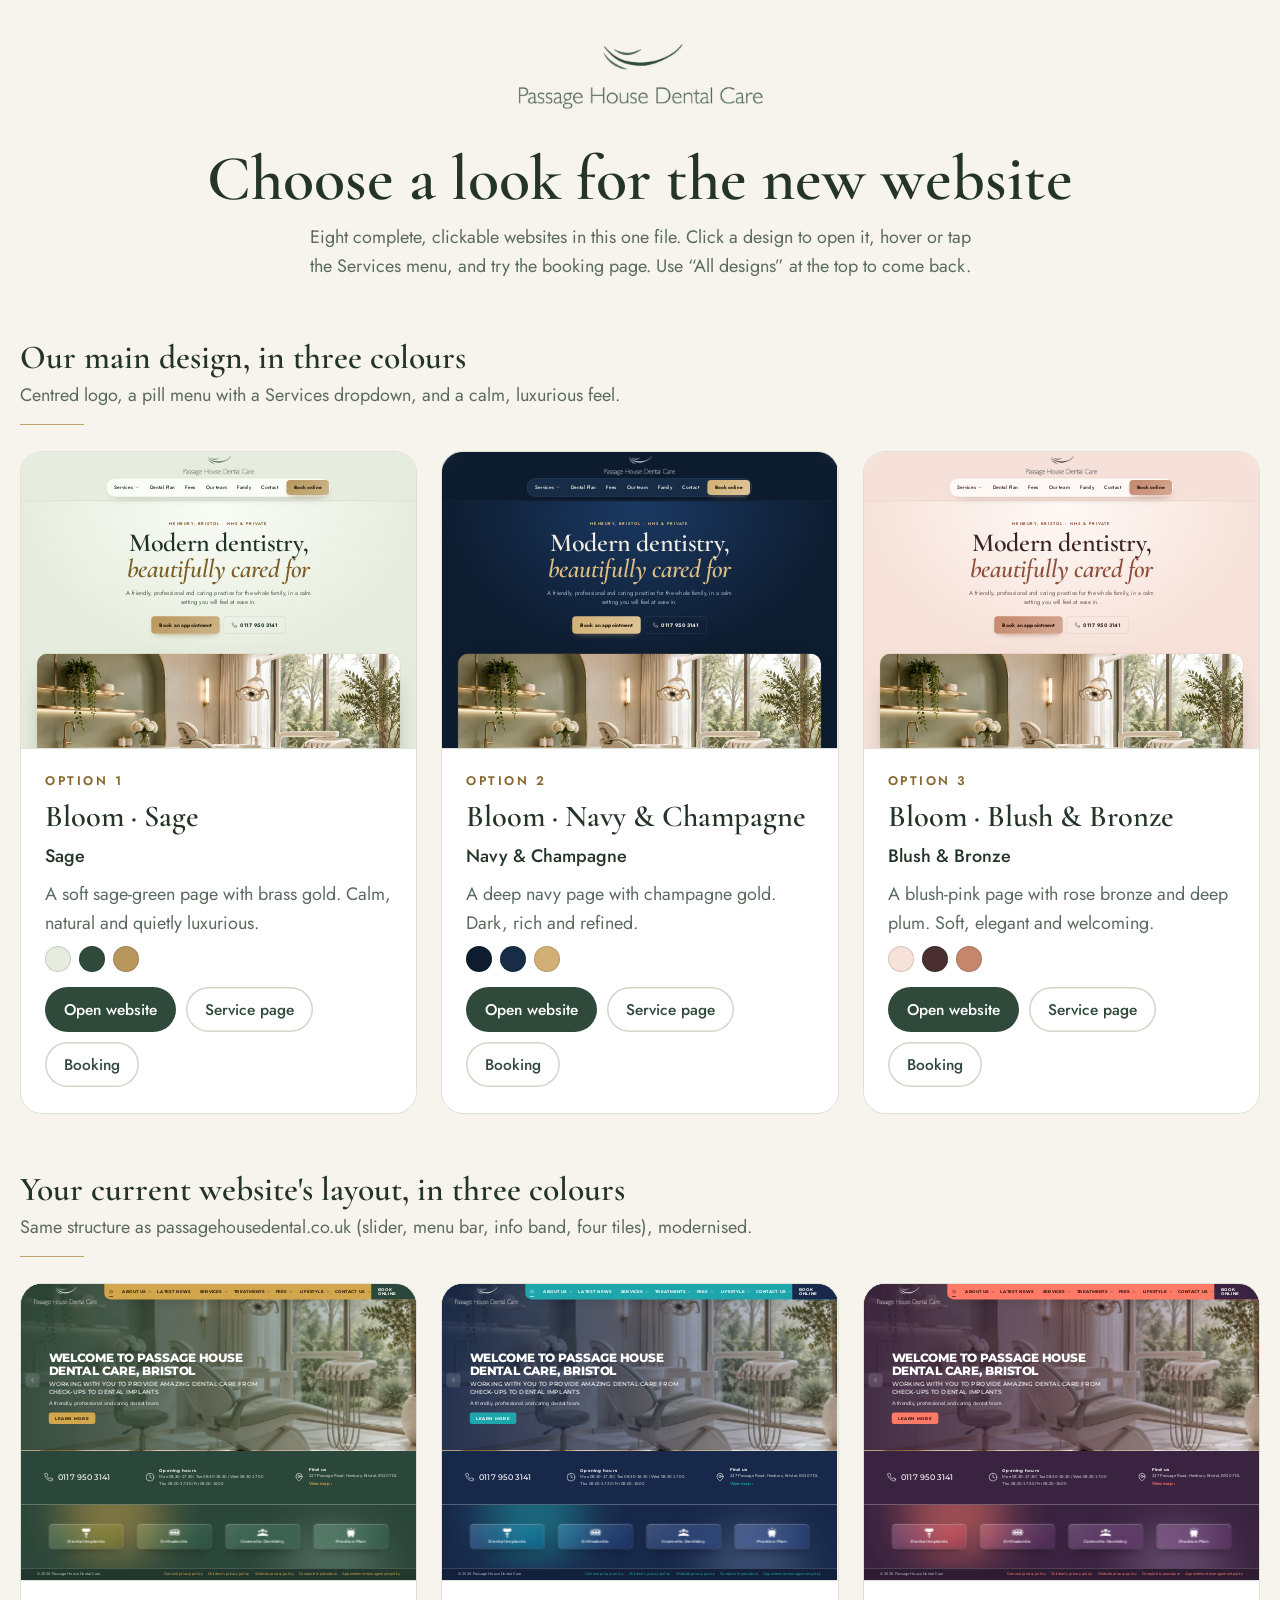
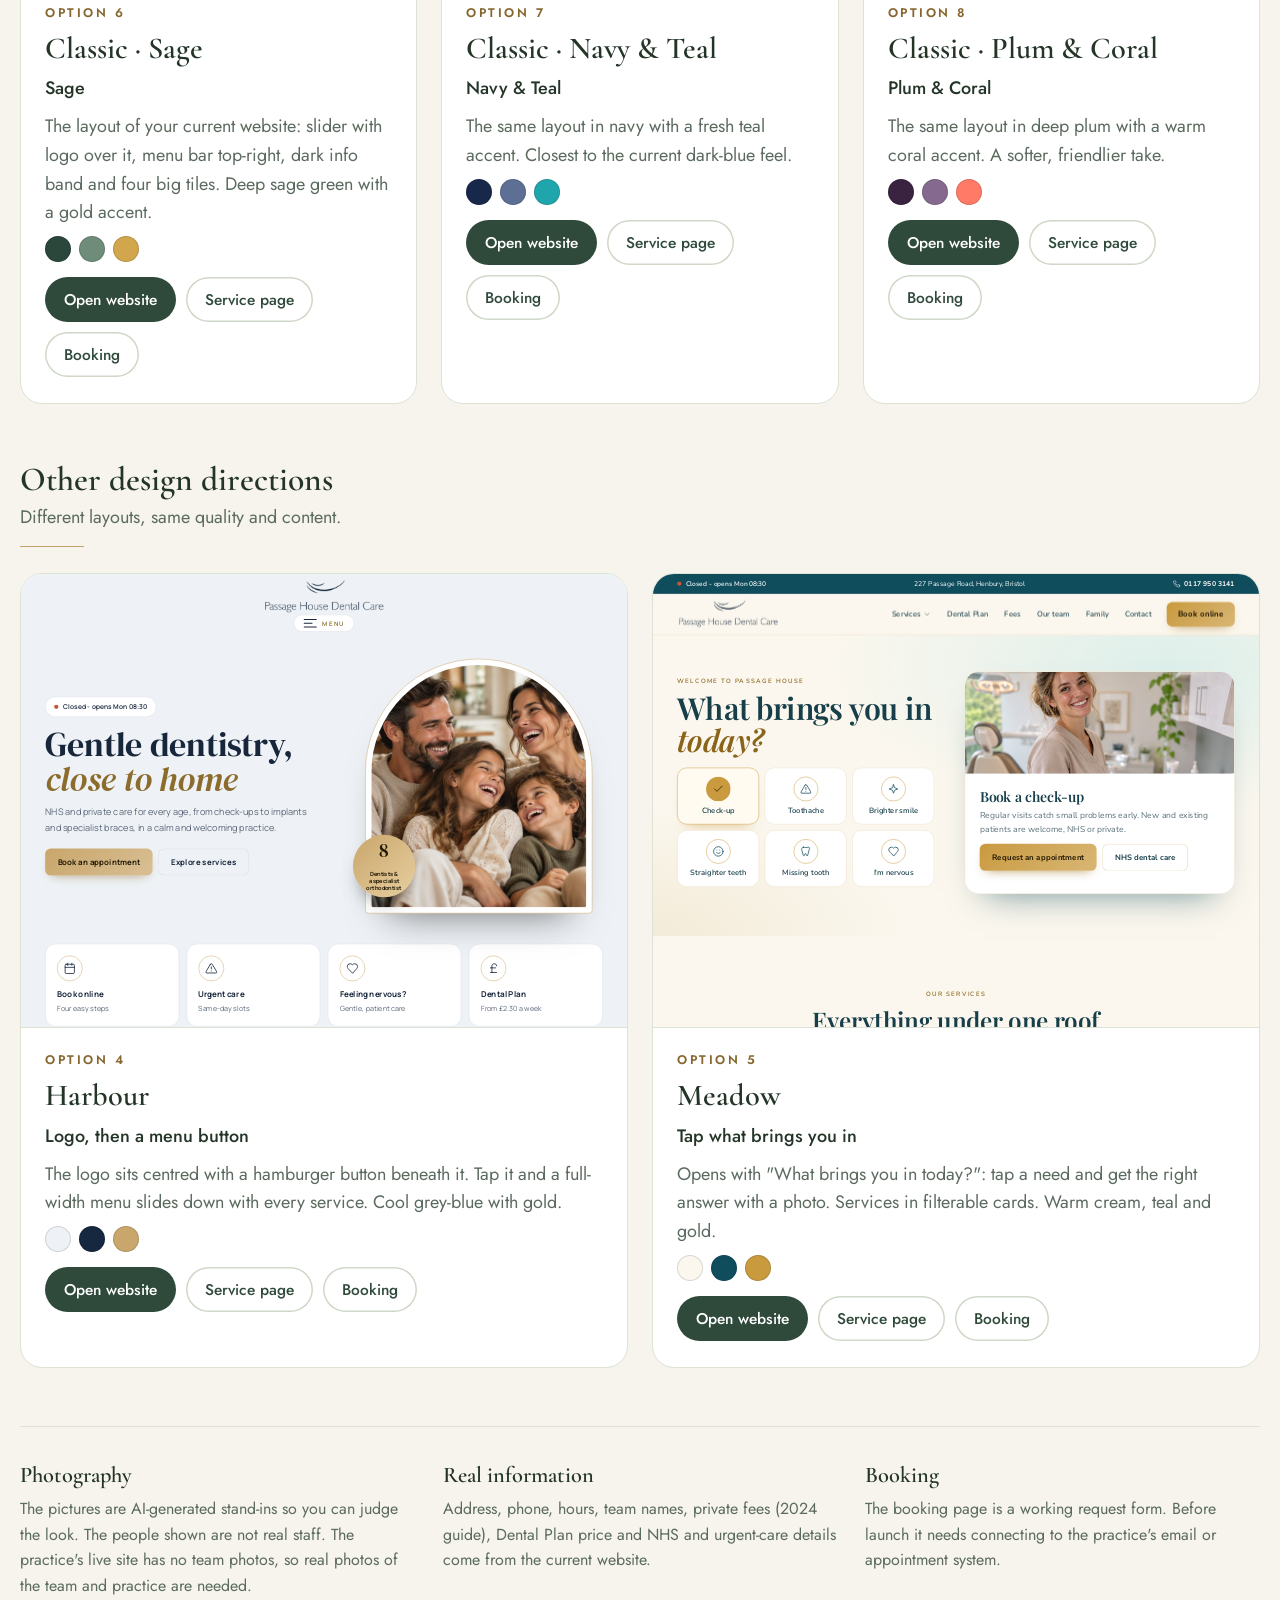
==== docs/index.html @ 0d834fe5 "Classic designs: balanced one-screen home, even spacing between hero, info band and tiles Co-Authore" ====
<!doctype html>
<html lang="en-GB">
<head>
<meta charset="utf-8">
<meta name="viewport" content="width=device-width,initial-scale=1">
<title>Passage House Dental - website designs</title>
<link href="https://fonts.googleapis.com/css2?family=Cormorant+Garamond:wght@500;600&family=Jost:wght@400;500;600&display=swap" rel="stylesheet">
<style>
*{box-sizing:border-box}html,body{height:100%}body{margin:0;background:#F6F4EC;color:#243528;font:400 18px/1.6 Jost,system-ui,sans-serif}
.w{width:min(1240px,100% - 40px);margin-inline:auto}
#home header{padding:44px 0 8px;text-align:center}#home header img{height:68px}
h1{font:600 clamp(2.4rem,5vw,4rem)/1 'Cormorant Garamond',serif;margin:26px 0 12px}
.lead{max-width:62ch;color:#5C6B5F;margin:0 auto}
.set{font:600 2.1rem/1.1 'Cormorant Garamond',serif;margin:52px 0 4px}.sub{margin:0 0 4px;color:#5C6B5F}.rule{border:0;height:1px;background:#C2A26C;width:64px;margin:14px 0 0}
.grid{display:grid;grid-template-columns:repeat(3,1fr);gap:24px;padding-block:26px 6px}.grid.two{grid-template-columns:repeat(2,1fr)}
.card{display:flex;flex-direction:column;background:#fff;border:1px solid #DCE3D5;border-radius:22px;overflow:hidden;transition:transform .5s cubic-bezier(.16,1,.3,1),box-shadow .5s}.card:hover{transform:translateY(-5px);box-shadow:0 30px 50px -34px rgba(0,0,0,.45)}
.prev{aspect-ratio:4/3;position:relative;overflow:hidden;border-bottom:1px solid #DCE3D5;background:#eee;cursor:pointer}
.prev iframe{position:absolute;left:0;top:0;width:1280px;height:960px;border:0;transform-origin:0 0;transform:scale(var(--s,.3));pointer-events:none;background:#fff}
.body{padding:22px 24px 26px;display:grid;gap:9px}h2{margin:0;font:600 1.9rem/1.1 'Cormorant Garamond',serif}.tag{margin:0;font-weight:600;font-size:12.5px;letter-spacing:.2em;text-transform:uppercase;color:#86672F}.mt{margin:0;font-weight:500}
.sw{display:flex;gap:8px}.sw i{width:26px;height:26px;border-radius:50%;border:1px solid #0002}
.links{display:flex;gap:10px;flex-wrap:wrap;margin-top:6px}
.b{padding:11px 19px;border-radius:999px;background:#2F4A3B;color:#fff;font:500 15.5px Jost,sans-serif;text-decoration:none;border:0;cursor:pointer;transition:transform .3s}.b:hover{transform:translateY(-2px)}.b.g{background:#fff;color:#2F4A3B;box-shadow:inset 0 0 0 1.5px #CFD8C8}
.notes{border-top:1px solid #DCE3D5;margin-top:52px;padding-block:34px 60px;display:grid;grid-template-columns:repeat(3,1fr);gap:28px;color:#5C6B5F;font-size:16px}.notes h3{margin:0 0 8px;color:#243528;font:600 1.4rem 'Cormorant Garamond',serif}
#loading{position:fixed;inset:0;display:grid;place-items:center;background:#F6F4EC;font:600 1.6rem 'Cormorant Garamond',serif;z-index:50}
/* viewer */
#viewer{display:none;height:100%;flex-direction:column;background:#111}
#bar{display:flex;align-items:center;gap:10px;flex-wrap:wrap;padding:8px 12px;background:#16221b;color:#fff;font-size:14.5px}
#bar button,#bar select{font:500 14px Jost,sans-serif;border:0;border-radius:999px;padding:8px 14px;background:rgba(255,255,255,.12);color:#fff;cursor:pointer}#bar select option{color:#000}
#bar button:hover{background:rgba(255,255,255,.24)}#bar .sp{flex:1}#bar .pages{display:flex;gap:6px;flex-wrap:wrap}#bar .pages button.on{background:#C2A26C;color:#241b0a}
#frame{flex:1;width:100%;border:0;background:#fff}
@media(max-width:900px){.grid,.grid.two,.notes{grid-template-columns:1fr}}
</style>
</head>
<body>
<div id="loading">Loading designs…</div>
<div id="home" hidden>
  <header class="w"><img id="logo" alt="Passage House Dental Care">
    <h1>Choose a look for the new website</h1>
    <p class="lead">Eight complete, clickable websites in this one file. Click a design to open it, hover or tap the Services menu, and try the booking page. Use “All designs” at the top to come back.</p></header>
  <div id="rows"></div>
  <section class="w notes"><div><h3>Photography</h3>The pictures are AI-generated stand-ins so you can judge the look. The people shown are not real staff. The practice's live site has no team photos, so real photos of the team and practice are needed.</div>
  <div><h3>Real information</h3>Address, phone, hours, team names, private fees (2024 guide), Dental Plan price and NHS and urgent-care details come from the current website.</div>
  <div><h3>Booking</h3>The booking page is a working request form. Before launch it needs connecting to the practice's email or appointment system.</div></section>
</div>
<div id="viewer">
  <div id="bar"><button id="back">← All designs</button><select id="pick" aria-label="Choose design"></select><span class="pages" id="pages"></span><span class="sp"></span><button id="prev">‹ Previous</button><button id="next">Next ›</button></div>
  <iframe id="frame" title="Website preview"></iframe>
</div>
<script id="pack" type="text/plain">H4sIAAAAAAACCuy9e5PjuJUn+lXQWZOW1EWxSIqilFJXz+Zz7Il+OFztsH2rajcoCZLopEgVSeXDsj7X/f9+shvnACBBEqSUWeWZmFh4d7qUJIg3Ds77tz9b0DRYRenZ5OP+LFicTc5m9plxtozDBU3OJvx1H55F/oaeTc6uwjjekP/v/yUf/BU9M84yf3U2OeN/LGg6P5ucXZI0XmYk9Ve0v0oojcjWX1HyGGRrMkv8NCWrOFyY5NoPNwaJ/GyX+CHxowX5sgtoFj6TcPe0S4J4l5pnxln6eDb5ePbm1ru9ubk7M87eOHfu5eAKfl2NL0bD67PPB0N031F031F0/xf/4Zn8jlyv/c3WX0XFUBQv8mEtKN2SCAoUA5qLgnxQN35yb5AkmK9xRAldBhFdSOOwbu3rgQW9t0fOtTuCXzfOlTUayuMYKMYxUIzjKtyla/I7cpXE0T+KUdQe52OYwZv+NojupUEkcUrJDMtir3Gg23C3McmHeJkZhIZ05UcZvnyk4TzeBNFKGtSdd+vcXMBQ3EvnbgAb5s21Ox55V9Kg1qq95RaD+r2fzOJdkg/ip3gVGyRb04j4ZEOjHZntsiyOiuH8tqYkjFcxSYMsJXMaZQldsCH5ZO1vZrtkRRP+GZnRiPrZmgSZSX7ztyRg4/HJcheG/cdgka1ZM2kYLGhKFvFjxCqjDzR5JilNHoI5Ncl1HIdkldDn/izc8SnE1Zd26+2dc+fhKnvOeID79vri0itNyEY1IcNiQn6m/iJ+zOcD+vy49jMyS4JolZLneEcCaTZ+3dIoZb35dPaXWkGSxQv/+d8/nU1I5m+JTyJKFzgDK5rBNJMkWK1hTtJHmohZ3K7jLDbJBzb2FOpZBmFGE38WUjL3k0Vqkr/4yYbME+pvDJJRfpgrM3J3dTe6vYV5sO7c6+E1m5GLy8GtNCNz1Yx4xYxch36aBvMjBAi3hf8c7zISL2H0CZnvkoRGGXmkszTI6IStMR8lbqH4gSYkyAy+0/yEZPG2j1NikIWf3JMgWsZkhlsmWpAlVDsLViQLQpqa5AbODNA8wmgenz+YBeLPYW9Kk+Fcud7gEqbAuxtfj64YEbj0XJmYzVXEbKScDE61fqN+WKVk/Jk0Nam/yecniBhB471dJjRd8yVkfSbXYZzSNCNZjHtETCTMCNv+S0pDaWj22Bm7OLThjXd34eIZuLv0LktDU9G3sXJofwx3GyDIcSKNrfKweXA5JRMjfMStGifSCNl9RRODLJOARoswoAnJ/HsqjWpw6QxcpNpjz7sY4z6+uxtdeaOzz4fPxlkSP7JbNAuyEEbw6y4hGx97AIMz8ACuE0rJPA7jXZJC3bsZjJWTrRDJnU+2QRiyTci7nJ+9RRJvgSgZnG7N8QLNL8t8JYIF9IXd5XgjzgZs7kXn/qY4Ep2UT1tLVz/A5KZZsptnu4QSPyVbP4U9v453KV3QKPNDcx6bu3vSZQesOE5GcX4Mdnjw4PQMsokXNImClF2TvPNICfAEzCud/zVb04RPK1kECZ1nQRwVnbwJlkuKI2PjSQ22Kb7s/DDInnHu5nGU8RPJ28PLaWOz1Zz5KbT07nty5ad0Qh78JAB6118kwQONSJo9h0G0Iss4wUORrn1YwXm82cYRjbLUJLf+fC06mdIsxXJZfA8kGldvsUgJ3FpwyYRxfG+S7999iv7XQ0Af+1niR2kAwyJ7OJ/Byoc/JsTfZfGUHD5F3xvfTyYzuowTCr982L/7WfzUT4N/BNFqMouTBU36s/jp8CmaJHGc7T9FhPT7FAY0382CeX9G/xHQpGvanmEb5sCwe1PS76dbuDQqRQauYZtDzzA9F4qxqmaryZu7we3d7XiKfzmTN7eXt8ObK/gTboYJEP2LuyH8vVxN+FUIf212GZ28GQ49y7uFv8MgopNkNfO7jmO4luENDNN2RUPsoMrfsydYadGDbbydvLm7867cS/4na9W3qOXzqpKJ426f4HUym1xcXLDfW38xmYf+ZtsdOdsnw7YeHg3bdbdPogfL/iJIt6H/POn8IYIDsIH99YEmwbJj/AeNk1XgGyn8iWPtz+IFFs1o0jHS5zSjm/4uMFI/SvtSsU0cxZPOf9LsKvGDKCU/x1HcMXYBvki3/pwa+S/ek9Uuy2jCe+tY2yfDfXg0hh7r6+FTtM424T6dJ3EY9md07T8EcTJJN3Gcraf9Rzq7D7J+Rp8y2Cm07y/+vkuziW1Z5/xbM6RRkBrFTwKD2a8p3IQT2IAH9pz9t8+qrrUIBb8LNts4yfwoO3yKsJaNn6yCaGJNZ/78fpXEu2gxefCTLmyf3hTITcL/Xq5602UcZRPXsog92j69s01vSPhLnOBePh4oyDsCe9ePssAPAz+liykONaHRguK2jrdZsAn+QX+iq2AWAD2YwsW/DOPH/tNkHgbbw6co2KyM9GFlBMvE39D9xn9i3CFO01TshFkYz+9h0mxj7RjrgbF2i/Fhj5b+JgifxYDEFmLj6j+yCXUtawq7v88n2Dat4TSksMh9WHfodN+0HLo5fIq2eQPEIjY+8vds1oJoTZMgY+NdULjhkGREcUQPn6JdaMRh0b2tv1hAzdB2mvWBnlFRNANKt+cEZB6Hob8FksF/TIuZgEVFztoIou0uM1Ia0nlmQA/8hPp7XD7Rr1IvgSYt4/ku7T8EaQDNxbsMaYCzfSJpHAYLvtLbeNub8pf9eLlMaTaBA8y7l/iLYJdOvC2QOTO9D7b7bcwo52QZPNHFNKTLbGJ726dpFm8n/bG1fZr+ox9EC/oE57++EZeVjQgbU0yXDd2zx7X24fm0INqTLN4S00lFn9hY99ABm3f1MfG3ezaVmyDq2g50zIBZJX0+dHbSe987vSlbt34Q4RzhGfwUmU/9lM73vG993I68z1t/0YMSwXy/DOmTWNlP0bvvyQpIDXK7of+Mdw4SK36Z7PnNOPl09ulsWpnLIILpt4r5s6bbOAAi16cPcO1hQ9MYtm0m9j22Z5jWiNHSYr77wcZf0ckuCbufzhZ+5k/wwbv0YfX2aRMa54Pr9GFFnjZhlL7vrLNsO3n37vHx0XwcmHGyeudYlgWFOwTn8X3HsawOYceI/XE+uD0fXDNxhQSL951IPKK/7ZLZLqTRnJLseUvfd5aJP8/88Jc4SGmHAANwl9AvOxrNn993zIsOiXabX+eZ/0DT951Bh6RZkM3XvwEL877D/ui8Y7W/Yy2yP4A9ER2E5XWGRR/F36z8+w5MxbkziHp5TenD6nxw++msJ1aPkVmyTeJVQtNUWj/GArQtHx4FC8+BNeXkZrB9kk4028PLONn04yQAUgHfFE8n6dwP6V+7bGXTrWH1evUThGdW7BHbsUTfE/oAggV02fx7Sj7CmvfZw897sWksqTX8FfoZHSy6luGMt0+G1ZPPGf+ImBcpPzTA3vSMvApil15I3/YXFIj43A/nfDiBYfW+H1ubFI9OtYNmEOV9tKU+8qPFym79xA9D/+nz/jEIw/587UcrOskLi4lgVJMtnjnLor24UtgB78OZnfohyERBRjfpBJgdmkzhqg6Wz32xyPzxyt9ObKBrOZnytk/EKcgU3LclesUGnMyaFk+mf4yNKl9ansVvOOAhGHWtX1nWkG6m812SxsmEkwlGAYBLXYNmY2IRG3q6fSLI+1kG/D/TGvcMi3ic1JI+/MIe9TfBUzeISJqsZkbRXeJZ52zJtz7w/T0DCRVhtVusbmc4NMT/mYMhI0Yyyc63jOkMxaZhvHDPKLpMzEF5qxUTCK8ObEEna6Cv+8q56dqmNehNTxw/3jUD66QJGL10Atye6Kk/z4IHWuuqeTESRT4ughRYgkVxSE1XRfh5eXO1jtNsL+0sqWtlPkCeC9FlZG3M4faJTzOciF6paj67rd9y4fYaWhMfg8piX9vwTJQo7/lcvICGfXMnfwX98RO41hYBjbKu3JIh/9GDzljW+TvRpyjuJ3RL/UwmYdJ9CIeJmMPS/mLtixGXyyLJZnULyhLGPmi1kLCw3/sjd7hjWTlHu0qCxXQb+nNapjuNc6Y+PxfVEfCukGCzkngexwOWZ2g9PPamfhRsGL8aLis0m8zibF1UYi7iSN6u+R3xt24f5gPa+1/39BlZ95SEy/0yiTft18vfunDYekRsfa93yOJmai8mm9E2Ntnst5L57I9z5rO4bIFkCo7fq/GTQ+v8yLU6sNp5L2u6CZ76s5BGiz7oVyZRnGz8UHl5DlKDKb/NQY3ysT6q3jCeVPWmThLZ7JhxcYWaFwfxlO1tNi9DaV7wN5dY+iDp4vHGX/kwTWcM672hi8AnXawJ56G3Fysi9nZp5eItjcjMX6woW72nPjw59RrO71vpCnTFn/yGHFrWIa+YBHx4F8XoLo4t+pu5O3QHfvm6YP9PoqdFI5O1n3bNIMU/eiSQadYbZ+kPvZl0zLa7MKXEAX3+MoiCjJaPDb7eW+d7Ret4m7gjw/aGhm2NDHPYO4ytcxRe6uVhomqfWL18Kfr5/+paNPklX6fQn9GQSZZDi12S7+xcKwDKkl6VFTFtl26YXFwc5N12S5O5n9IS3Qe1VC5tzeIsizcT2G9sltfOvlhxpoCB+9kYmN7Do+GOQQXD9yt7C48MeDeGd8QioHtidW3R5LatVQgcj2FjhQ7QpIpuwJsWygjPma9ZZVGc0X1lMzYOS5ZCn/oLmvlBuC/dAPCffkY3W6CNoAHYbaIUSPbGf+pahr1MemQAxBtPAp8Ihw/1AjVR8qlJMz/h+xQU4j9OlkGSZv35OggXhniI0yu/2Uvd5UfJT4MFLUhsmgXz+2ekrDYK4OVB+Ftp6diXnD2GvqoZYgU/DHrMnuCj7Yp2AnmTeru2K7dL1gNpcYAtP4g3hT5HsV7Sgg7l+kw/bOKuikJ90Ovs6z2rkK1hTmJxor2ib1gBCYO8DqSGeR11ssjaTmhY/qIqs6Ausz+j2SOlkYq65kKMCxRfrBOusnL2K1RXvuF4VcR0axwJ9pSzVUKDwlRFxXE/[base64]/6l9OGBJlkw98M+0hpQzZarlpaxaEVeW+Qc2MfoDVDThDyug4ziSgGbDZrdaYmkFLf+0v9C2I2b7o9utnL5V+02+D7dbTZ+8vyVVBmvU1c+Mmz6K/qdgvgwauFWd3XN2lDu5WQiTDp82P2Nn9zTChtf/[base64]/Wwyq7D6rIeonvVC7iQQcGFFLwv7JztW/GjPjUwI8YILN6Wm88Nlu2jy0Vd6CnNZVVcGufEjtL0dRxU0fcl/Zex7QdO7F9wGdF4G9IXDMlVMYUZ9Tf1XacSGEWrSRpHBRdpfVvh5TRCJum/hwpemvWxpvWWzzhulZJ2AG8QFzX8+FNWgTvDUs3E9B/2frql86yPdu2J/Q4N5eWJkIw5SY/0ybi+PdF4+wJ9Z1XbayNJNkpqUKNJN8/fo32iONq9Jl1z4e8gMWauCawZUOqexMznrgS5NJzQ0AdNfu7OMFkHiwWNqtPYbij0Z2kc7jLK1cRgaSZ9G4zS7vAcf03Ly9Byb6LOm224ugHCcXp1zZadb4NSWcsrb4aSVDI6nXs+FFXkzLLD1Irt0oiL0kjxdbrxw0I4xHtHlqLHZRnbga+bePJ5Qh/3p9D0GsUYcLo0XweSfITXEt5AwIdOkBmF0nhHQtF+mpMSOHoK5TPzimolGirVBHN2+VqC768Kgs99nMaoYhvmKrZvLZOAy64J7VaOX+VeVJ2+6q09Ve6J2kUCLZaUiXi1KUrzssdFu4g+fjWfsAWrXX7Zev8FOjLONuVCSKEohL4QM/NXL1X1Oi9S9R5EU7XVyN8cn3vovj9XcJLF1PIi34afm8/rTcnKjG+t3lRzCG7F6iP61soEIH+JxUi69aN/7eKWFN58SedzMtsfEVLLSwZTfMqK2cuE2OaAa5eK1ZrFT/[base64]/yk5juYuWHF8D6YBblaEPyU/3zFat+pel9MKa+KWBOE2YeQtE0ZeQ39LbDKsMxmjV5BrqYWm2X1/5if1Ra2LtmyrsfKg20BtmD09ajUaNPGzeVXq0yY0b7XjhE+qU1O7fWR12jAttWfGUd6k8lxKwwTPgL3K1VzS6ebFA4XmETYLaTIGuxVTsKwXEY7MzHgxu+/H2+yVKhLBTLJK9nUxsKyYPfCCBD2193V5r1DRcQehonJ2Vde5G1kZDFvRqd9ukrKiJA82LLAfhlX/OpngSV2aSRKgBxXXZcB8yExaaxfw5MlkHAwbdUnHKl0w8mxO5ms6v6eLt01fcG1tRdh1jzn1OU7ZqU8+Ie3egELbgMSlJ00b62/J8571+iXu94N8spb7/MYp7jYpQgENBuVwCfyMhHRFo4VhhquKFF2wZoNTGMKv8euw5Q0stjvE3h0Xpm1BN7E4YT4ptSMolXjpqWNflc4dm58SS6Y4cGXZveHEVWw27Qew1CPVfj8lfqLlGMkVf5uNyQk0j0YRf7IWojjrfkSHf5iw+LPB/sARzeKnz728fB7FIjFfJf9qVRiId3zylYFP8iUnTRW65pV9j2sDZJNWGWb5mRgKD0PJL6Hpv45W5YqpfhI/nnSeGswIUMn+aPiN+6J5L9nK6vbLBmeShrMBHcwdktW7HIqYKQ2/6qywY+izWNeXGHMFt1Dio72chqc7hTWiTMXH7fe6crqrWmjeVM2CdkLfZd0GaohlE8gRv6BCR1l0oORlJlVj5WWQ8iiURfz1TCm9zu5fpisQfihj3jkoSsxHcFTDr1jhif2ub/PqkUopDJBOswFSWnOn6rHaoJbOW+K3llQFfMDNFSp75ey+z5yzayJc2WngIEoSE1z4OIUdu5LA7RauvxYGPTNeoi6Ev9h1vTG+RfKNhei9cV2/JfvHxltm2q7GTYBnaz68rSRSut58XR3SuHEB8HMfrysIXeg1i7oo0AoH6FKkqrV96mHQd+Hm2bgdDyr3Sj8L5gdeAWouDaFpPkFKORQG0xNUnHkzsqLUaLeP8G6XFHXNJTE2uj5PnptPEwYol6OalKNHnVTIfYXwL2b6MIREZ+S0oLXjp8yOU5qd3NlN/Q3aUnnlJVcPro0qpNoSZ4mCrXS5EAxJY7qA8rRtE7qkSdpP6GI3pxBYwBle+JNNojIvQX60+osd37+mZW/SIj68OH1wfFmZ/jzeRdnElkrJ4XtNNR0NRCekOfpQEdl3+AQpdubxZhNHLCfEB+anzlvYJZgGAtgDzGrBU2qZ5JeYLOgWIs+jeUDTKfkJo+mDlEAQehz5IeliTMuCACkh1ze/kGBJ/Ac/CCHeqscyQnSXuwgXhnR7BOe4s0sxC0cwzzoYxvbgJ2QRz8l7+C+mJjAIpHxgD0zx8Dak8E/+CVs38p48BtEifjQ3fjZf/wxL3e00rTX/qNfpseI0zauDRFcNlbHADIL/9DD9RZdzXBP8rFoddN6cQw6Yn4I0M/3Fotv5e9qBoD14nc/Iv3VTg8x7ZE8Smu2SiHTn5J//hEH3zC87mjx/QB45TrppD9NmyN/WPr5MEv/Z3CZxFoNUYKYhZHua+2HYbar3Mgy7aY/VDbWXAxp+YmFP3RjCjLegU6BpGsRRrxrYwCaQR0m9J//W7fBopw6LUwyWfKskfAuwD1LIM/SeLP0wZekhIKLxmezFC97chyxO/BU1VzT7Q0Y33c523Wcbr98hb9lkw2lIaWay3QsDInNYENKlPbI/sMqhG1j1P/8p9gHZ826bCd3ED7Qr5pkQChEmvLdEbAt/sbiFcCVYVxrRpNuBzzsGqe1y9r+UZr8FGxrvsm5DCSI6UNkvcIXy6RP/E5NTmpX05FkxSMfuNExNe28Vc2SQC8uSu3cwyEh+chA/sQXl/vqAGS9ETHgX6YuRUxfFLss7hdwhli8mE1aXk4R//pN8xxcMC/X4EZkWe4+lBnlPIvpI5KLdPclJM7FN2yDUT4H3k1Y4kw7dz362NjEFgkFs07Js0mfPtvFj1zHA54R8TzI8Y8Wc8Bb/z/8R3cB/+cu8ocRfsrZYvhL255RgXH+aXYor5w54um7iL4u921KErwabLyCvCfUXzx/AX5O8f/+edCB+KaQZ7fRK0zxlB+LYOSg+EdSuvOZ/YkH0sIZs2ZWkhN1rtyFMzb/9W7dTuu0kosJS1KQshdKvM8hwR5MOJIBi/SS/+x35Lj/qxeoHMV961ffS3ofUVgFNpQPLn5jLOIEUSaWysFTQKxqZQVrUHK3gBY3MzE9WtHYxBBEcyiA2d1HMetDNy5Z3zcEge8xsla7jcDEhlmk77Kb8mTHmpINhhhhzfQ7/[base64]/kEQCe+o+lH63Ntl4sWYnMRpPM4iug86xZXAq6RBUOlCbCofjSnZhQ/dmFhdsA52JBOSBQvOgBiNqOEUMWWvC+R3W5G+iSzeuQd1NKb8hGT70m3RI3hj61BXPBgxFFsyQ/E7jUQS2gTt243y2812MflQ4IHRE3p/[base64]/aCYwYesLO+opmV6CWCaLVdQiutX8q73V+WE2mDyY/[base64]/JX0YdOB+xIuJsuLAEtm4JkV5f7GytXXvHf67uniznki3xML3KHruwHfP+P7Qf21eqs0T1tI/cq88VtU0cfOVGKa8m2mYD92KRxOngjjlE0BP3PCtvbTyyxLgtkOZoMxK1hVp1fiSxa5KgNyDGeUKzK6nUXwAOzRQlCuXyDPJ7DgrBY+grw9fwvqmGtQ/HcXcU42oYk57ALLIPNn9m/G/87w77LU8ZJ9ySrKt9eUVZhvI6nvBc8XC56PtVqckDCOt7hq8yfy9j3pZk+kT+ZPPbaFptB5fPwMj5/zx4v8TmgkY7DVoNJ830FVOUlquN2gO+yG70kz3TA7oPqpz85CeeeseeHvvqMFz49ZiLsd3+A5B3nYnIHWd3UGQoNRHazuc6cnseRKIgeJalkX2thpyGfbZ8XUZGyW792ZYjLmYTC/b9J3IEu5Rd1Nvmnr04M9gGKSemMG9710mCBhbZ8+bf1ogXc31vrvsOg72iET0sGbpFM95Oyf8mA/c0OEeLLyxfB7yvH7sLD+qUNXDZSrSUoDZTIQ6596m93TZ0iOXN9kKFKa9/SZyee36dzfgnT+gpbV+2XF0tKzfOpZzCYZ2O14N4dbAz2PgHmlNEoNwhqGgrib2zdZMcuNk8yW7rSZphUBRKWlLawi5AIcICWtLF4VILZBOzd06e9CuEiJbzI7OqfIis2aT6Jqo32jhYR5g8sEp81kLSrmbAN1bBSrXdti9cWG3Pokih/JO5ZGv5MS5mKsFEV+T96Tj9EOuK2PHWs8GVgdUB6O4Mfn8rOx4tloYhXPLMW3/JnHy0FLn6fk3TtIIGyaH/yMBIsnMnuGzP43/vOUfNhF+MiCHv639K4kaYVxtIijX0Byle/5bSFNh+aNn1FQpt6BoJt1OzTq/8dVBzU4wYb+P3FEJ6RzuwMR591PWF/HII+U3i/85wnppOs4yToGrtKEdJz+IlgF8GATRJB8Wn4EZWxnwrhrcsC9s/Gz3+I/+kmWdqFL0JtuT+YYQPTfH6Zkq9hpT7DT4o9PJtgRPpP35Ml88MMdlW51qAJcvN+TPazOBJiNn1FnapDfdnRCHIP8hS4mZGCQ39a7CXENcpcEEzI0yAc/mxCPHHLZEzWpe7KYQJUfY5NPw2eDbCZM6vlDlHVjEwZqENvqkXPiuOR74lnkrVyATQ4rcijEi3xkmyBKu6lQJPhgYxCqn0knV5EUNfofrc+stmpb/kebveGkAeqDe0/aGgY7auQ9+f3HyFx8NtCTyRA3ZCELoZiORX/3OxKZG/Lje9ZTfPjR+twTL36Qn9ufUb/Dq0NhHlsA5ig/732yi7IgJMAUic94l1GtV2v7h0rTyARKtaZ8VH4m1WmV6mSzGy1A0xaZC/IWtCznZGSQe+RGyeM6CCnpfvf7j9HiMzR8T34gI2iJf1R8MyX3b9+CFlT0AfEcFqSP406xDx87H3Zwejo/4yHq/LYDRrbzF+QcOr+td/DPXRLAPx/8rPMZm31LOvg1dqIYQXGJQQP9KH5skfbqWjz4a1pWhIqrhOc249xMwQ4ULSJJBpeztiZRcyW2oaQHwI//FD+y/Qo3TGQuegqdLLsAmu+KKx5b8Bj8w08WpLtMwKmAIhoQ8tFgMN5MSRRjNmR48UyzBqPg7J4ZBNkAediCrMKf3fcIZHDjrcLfVTNp5XVJtPIzOMX/+eHXX0yclO6/dTtvwAPFz/xOT14cmXKlzNwBW/t5SyeE3SZLJmtPSCdapx2DbP0MpJwJ6dCnIAUVJ5DodTwhHT967gCsSpZ/DFSd/c4JG9PqRbRixgA3iM8dg8zuewYCtcgvZ37C35W6S4HS2tPSwOlfEiTA+bfwLM1rhg5VS8CzosTjOv5AQ/n94zouWq9qrtfxYzeS+DDeq0JTxcaq2Lhb2Ldbk/nSCUUWbN9toTPP6Jbt3O9g505lpcBMqZubCTIeyDXO8hoRswMJ9EzF18E5DMgP70nUUGK+S7AInqReqUMoce8Seeag/+8/nQFBiYC0fDoTE4m7fL5LRHfX8mfo0gol56i5hqLrHlmb+Ly7J5xlZdotSeF1kJnhiPxIbND+ze6l+fSTjC5Eo6DpeQ/vG3RKXBVU1umSPrnwpuWHv8XdPdQ2gf8YJHdTEd4Y/0464LGCMhpDNOiUO1zvI1B1uzMtjwhm3e2J5DKS0qs4KhF9yvgkN22PFbI904oxWtrUrEBFgr1HymBPyHffIaFANsggDpt/gwzgTZe9gjMHNxgvGGxoLz//L+xsSc3L9nKuNpApR69+aGAHizTH5D2J7z+mn3EKGZNRGj/78e4d+QDn1y50nKiD+AgIRu8/ncGQ8z2s6DFu50Qlu2HS8JqYXEwkeU8SwU4ugzD8yzqGJZKWquhurVucRH/7nvGK5c6194RfDt++J7xiZU8quzefvvIGRm2jn/k43anJoimr7D1ndZ/MYIE7pVggaAv4IblKzPvDa52HQRTMAz9SVC37I2VwLrpz8z6IWBOZ+biOgU512S+UggF1KUizDhSWynYC8A6MMlnthTpMvLO4ReK3n38C4vEDcxkhOFvvP5350fOnsx/vwE26cEcjfWBYmFsY4Cb88I599SOQbBieufG3DSMRLWDZuQk7AGh8UQV00fx7HETdjqTUYlOKI2UcQ5kI8aG8cHuw6vi3slRWPtcD5BBSmWF4BuLy8bNBFlxOveFHbgHKt98D+9gFhwKL/f/cV4Ux6/A9t4iD2dRB3Rd8iLUszBX/1UPWfYptPkJL/BXQcOZzAnsImdWPj4vPPeyYud2l60JQXfR6JTP1cpPdnCZb1wVo9le029AkmIP8HEegIeLvi60lGKrS1sK+lffFk0EC2RINfeMCd/epJ6RJIkmTnR84gCPG6nw6Y399OiPIc7z/dAYBFp/O8HD1A85EBIyJ+PEH8HXFfVduiO0/fPnDO1ajehvm43qpmg25d1T2V3XYGBHS4cv53axmsUR9FpYx8uZV9BGP2Fyh0EppKPRZs6r0wt7JnXziC/VRwQQGeD1+nhLptn5PnuS/fwIFfG0hp9KNDltvF4ZTMtsF4QI2Xool+JVV0gxK1LlUujyva0FL2Tl4yo/IZwNZABTB1yB+G4QWf9ufIS3UwDIIwAPCYc4nAnx4u6iUAaXGlGyAtaXw79v3xLN68AU7Zd2OBdsJTfXLMI6T7oa8gyI95jHa7Tu4uyZov2OFN+QcShQFZOPupn5uoLHysclK5PQFByLjByKrHYjs5DPASUne1f+eoyCa/8ZHobxRi62fqTZoZYui8akbFGLCaziHYCE4huLm/3eSmVg5yAGdMjEPkb2O1umEdH75/QcQtJPgAUXpzh/ZL3gW+uDQdoOgjOSPoR+RDd3MwL/pUHOqElJCsWSFYMbeCS5N2qWFpbvzQxjwjXW5Rc9usAaIrTVjLAJOVcElcQo8+/GHd2EAJZTVXfsJLdezDD+WOE6miOqjKqpb4QCBD4roYwekKrj8+AsUroRKIn94YocE81buVVdiLt5zbgVarTBR0HJe8rQG/4gcFwQcwA4tt1olwjATXK8obepSK1U5Znb/KvtR/STLYlqvx7QdqOFAduaUb0FWr3zbL74tJIluB24Zvh8VLi+72QbV+ureK8xYMplaSmTKAIUdHLZiYR7XNJpIzJ+ZxX/48OuHDGLEUGON6rDaXpd0Y7X9K+nJStvXKFrNJQZp9wjtWWUPCEVasf4AsQ5Plsh3M5bXIHTjByE8xB/i6XaNdpWliT/EU8AXSLEC+MGe5r4nxUWG3vXCLiBpFMN47oeqIASuDk076HrV+QhqTTApwi2b0C+9KSl9mqo+NVhLKa5AsHzu+r2Si34i++jjPRQvwKTQkQiV0MueWzfn1iX7L9OL/4Izh/EA9AvOn0E6f2STJJ7iVBmkc8tmVDzGeTVK7RQvmUKkA9SteChEaDjF3bx2TsvgIf/dAz38dbElRNF8l0AfBdUoXiPvJlEI7Afuj84vbIHzccKfn5EBodE8XtA//+kP1wKVQzAHfJokxVLh5RWEmdCDmuuEwpnqsKfIFOENifMD/fn3dDf7O51n7+FVvb2uaqU4vReLgpT0d7CyWAn8qHcLCvbjXa5FKtsdRFWSACLL8EiShjVahI/tMisLMWPMJQbixtL0bLIXCNc2CyB7GJAweKAh+OkI0BM/3BTIJznAcJcjBs/jDWVRYhRwhbM1hUF//+5TUgVRuYaKEK+eYaGC0M4gGJn4zj1oUbkLeZlCyv3Sq6bshEO2qpBMWZLNcgrmKlLJ8CSM14NoJ0/fUwpLlKEN1aG8RU4hrEoGYz0ZgxVyiCkyhgJ+XXlQ9lDZ/3o8oRpkCtMCNcAXQkIBowyi1YjSfBTF8IKhGCYNIKFSellP5P1npSHy8/[base64]/AHkPbL1V1RxQZjbNU3ivYLQO71KrjxIOWLkqawhCQR+a8KdB9lTcwol53+BJubJbjNL98czV8g5SzCjF//0FYkCB9LXAW+ag1Ygil7ekidj0Q0PxZyQtV3LD+ckdIP54QYm/KwlpMI+s6/NkPqLfRXrK6lCoI0sNtR3tum0Z8C2qomykFDWMv8oesRbVeS7s80hjMgxYUzyiOQlz9MjwqqMi/oE6hcCob2toTawDDVJA1YaJG4Vb1tTW1RAy/[base64]/4IVmjaCpLmSOeN5b7OkyO3ApO4EqHg+BcNE9eea6htXtWQFRwLqMwolnqCWBQNKYtK2AiYMLac8cd2v5pBEFvOUR5OJdRDOYNpooBSkPlxGSXBqGIe1EAReHUIagJrK7IXwwO2rqR0ZUm7UpmCtUFcE+1Amv4X0exDLcH/KE/w75hucSPDz5Ny/[base64]/hWu+r972Q7BrTn1VTn8GhO8hfHMn89YKEWqwzauTnbUDnNCU78E+fwaip0JOuQf+pEkIj89F/oJUsufV8+RWN14XF4bUycLDsz9eKFPt4fedpLLk24WDSZ5oWCc0mszCI7smwwNEuxgsEFDRYIfyQHsdJgDJSjpqbbu8VuYH5YZXUC/i7JrIVfckeg+g+pGRgOkyf2A8iUHgXfVMgxkMH4JQqwc/[base64]/V+AUSzUi2wtHyWN3FnyghpR0jkBKyrIcrwcwJZvUOThlbCJQr9QAOg/aOccGG0Ub+ubQlRKZ4sj9ZKGY2NomzjM9lwGxX4WIoZYF5SzactJso5ZUW7ImsJza0GpzGud6VmxcSjjgpO84Fc5zMOxN2/CPirYIKpoLCv4YYPS56eV9qnDgdnl7MlQ3KHYqsLYnQG/tg7mRzW1VGuC9nAZUt5xXwZoXmN5wl2YvzZPMlAYPuNnKeEovUuG14yk9KKa8CZrtIXwZFmxNO/0QHj20opxfhTzC7QHOWRWwvLJND7Rrc4wae1IghHwDQOhx/QpUgPcNcxXwSx/asOqGDRK6jTzbtJHBL1mt5KXHTaIAxYSJUWEyIGQ3bx4U2CAOuqxttvx9XGVGDFm5C+ylDb0cYkmJP4xnwB2quLF8bUAWlbpfv8FHhVg6VGjZGBXgdUmEIDdMjIfF+/wqlEn4Mo6z/QlTe8CShPHc5U70begFvO4H0UmH23TZ8SbyMR9IbGbJWo2gw8X+cPnFjv0Rtv6CxFUOW30I2yp3yUrUjWRjp0o/eQ3+MTaHz8YsgXy3JfUmo2VsKpnQtpftcBH/0E/pqxL9q08kn00ZNKScPF9hIBz3mjLG1wuPkK30HyrohKLPdeIhcwIFsMM3ZAfqHGQQifToF7gE/[base64]/yB+k2iPZZLBXnlQ88XntpVIvEf4TiaZbE97S/8NM1l+qsUrWMwd07pbkS+81mNY9UL+36mLa7MKXO3jrf1/BqrHa0muGwglaDK1GrBamSVK7U+sZPvpQnSJrP/tA6Z1NU07hdMFwGzgS3AASIq7SVNZbvmDpsSMH88StA4m3K/FZ+STCwVEtwFNleAFpzModaMazGKbggJKbK0Q49NtqjgzkIYMb33+J/6Jz54JKf/vzXP//pb+TD7y//dHszITOAokwMshGZmwzCODW6IJH/EKzwBkcv6CxeJf52/Yw1fZM+obZS2kAPGXCDsIUKFLBm+lTaew84l4g/cuRbG137Dp+iyQQwM/uS52AcLrqQ87MnyZ+AbwSsKplBXnHWw0P904g+1j/1mh0W8+oC4Lwn8OmeQShNmj7hKkD5blnF4aKfSeeYX5leDhd3zAnGdFoRhKsS2qdonZirUPhYScZeWwZbbcOBZZwNu9K5HkohiVXhYKUagcPxk/4KWApwhrYHcD9Jk2C0QwE65wYwlT21OrSi00AUR2A+8Aptp6Fj69x4Y1lWjw9LGJtLgJ916Yrj3LUOEWm9TKDJwDo3VA6HZGiVKDkZWedK3ctfu33byd/VeKaLMqxX4VkqRqWsEms8yC6ihuwAaah9M8tuQHWPVLU350H2Q1W7VDLkM7WLaT/cH3frZBUo5rnk2cmnpDRUtadBhI6UQHKVWqYGpYLtNByuuo9qEK1pEtRA3HIfZNjPttdgpijRjiN0wx630I1DPkxizsIWRYtsnHIkj00OAcaqCJpUElZuBsrvXTRXyaiguwRm5xomp2r73j417P3hsLT5jdwpHdSkgIRVLcBy4hYA8AVMJB/BJEKbGmRZtXt7Aa1Wf+n0cu5CuLGeKwsOWEEmeLD3QoIpV1dMC/QnT+JIWro23kq2OcFtukwIOFKD02u/fv/aZZLIkWoGLR3pi57w7+im7o3KDlr0UBawmlR27B6KHn4MA+n2jvyHP0RVOojZqR7BbUuCZ6oFHES978fWJiVvwTG/J7MpWOlJbEo/51PMqO0EnUA+SmiBjiAAVVzHirpIRR8e10FGkQTARIOUyrp34kWHZxYr51DwXsFEj6Szz0IglCxERcb7a9fq1c3I0E7Tya6d0CgsXWuGGYXo18L/Eik0WaEfi8Ea5eya0pt9rZOgYoiYartBQVHpV6VZwr+utElKlZZEwzGTDT9F+RcKFDuz/LxKWzlC2hTpjIT1ygQi0O2gB0AQwi7mbNrRTY264H/0g2hBnyYjSxn6Izhu0xmWzFKVWWLviz4QK0XKLI9azB/8lhaThUM8BhAPVn3JpxbnRhog93aYNnlx1COQrFTMMYgmjA4jvART4SO9gHklfVTd9nIdNjvSTK5sUP7VA2xergwsMbrQAzJmbmNexXg3LFyqB8AED8YCaXkeBtv+1s/WjGnqIssEQ7IIA6UXjZW4zPwrYo4US9q0fv0gal3C0ntpFWH26x1t7l95+VYgkr8EkX5YINIPUGnAqhAaecZfOV/HX02PCIFVXX8lkkRWzIpHSutfPgFgkz8mV1tNoXzDeijfqIxo3xq91/veHbLL1E57ys0huti8PeolxAaR3gBPQhQDViAgilJ+Axg5OM4r4vqk2eEliTmo8JK5RT7fOcKsUlJZ4Rq2bwPeT7RkvQZhWO3Jg9Ya2SQl+NAX4Q83Qu3yDguk182q74dh71XhSmz4foMj19d69bCq2y71yp3OPhCbtnRtS/yxx9zwUPEnKd2YYx8+qDODB/aCBJvVUbc//B1jdHl/GWSTOXSn7KXvvhucdGegf7GnvjPcYY/hsrMuSwSJ61pd2Y58EAXbh1Dqpe29G9cH8sJ+u5ai36IzDHm6bNOSLK95GFf5AxxCqaeO/W58qIRLYKlTV6c0IZWAhrWfdoPNqidrRwSRwrj9l3qVSLpw8JoYY4R2/ZAcWO1qp/EL5l+HQXD4hzqwD31sW4MWkdCUgyTQdsYiZ151KTNN/nZed6eDp315AzZZPyunZVgdXF1+yjfiS/SaaFYyJBup9BvSZTVaTD0pnqMaYVm3oqqpV/mGNmTvsWEKMyUIGZ8zNb/vMScROT4BKAUeuz7G65QZTbEELzke8A2ZVahGxXMbipximhX+WGnVZt+6u9xid/FptwR1Y9qO9GHOeMCSG5Wn4MzcmhXdO8qrCbD59GFOwkDiSV7vxlROXOAhN3MCw6hkcNxmBkf0WMngOMcZHFGBcvULj9DabuCfsR1R/vT4/qgkwHCHJc5Iqh7u+Dx6vXA98qan8QvlyWnmGIZwxnJeFf24EGn9VfuX2zlXr/JeRenwX+jCKk2WVyVPFW/WKr2ar2pxjQo6dYKX60CKr3LVTM981Q/mp+ZKkJTew7HaX0Y9abXwXXEFqDzhVhXSM+RPX+EjC7ldktdvrqmCe/17ksfynKRCdM6FBtE5R/XUYFwxRDbfqhdVS5psOCx5QOBAQQ5sVr62u3PBpCmYjL8nLD7sRB8rT/Kx8k5zqGo9bCfuG64jkG2h4nSTvl29ud0ejmtWqDgcRxmMC4M/fg+jX7TkYO9groeo6rwhPHyBVx2DqynqzImSgz26JXA4YwPs7a5hjsa9yhOnJ/iv2QoYbsKW6R1j0SVTYoVbhz4H0b7iACKek8Kk/+Z2dH13aZV8YFvyZbgqttqR/V4rfq3sfvJ4SAl6slSMk8K93mAEw6g4fzcGIqt8epiXC/iK5Dq0I247TFppcf/hXH8rtRkgtcHL02D3oAHkqvUbh38jkaHKxBACxqTjgUhpltBsvsbTbx3qJiU0aIM5R+asvNOUcZWDb1VzjbXyeQfJPFEfm8o+MH2J7luMx5qW02modOqV41HX0KryDTRkByGFw1VVWy47qZ2m02v11jpl7znKvWcc3/+yo9ixsFLlnhIKo6uffv31Z9In4e5plzwjhYIg0tB/huzJ5Ld1Qin6sOySR/85nZCZTT74K2qQmUN+8R+eye/I9drfbAGU1iCzAbkKd+ma/I5cJXH0D8pzHK2zTcjhYTCJH+Rbtj+dfd4DbZy8ufVub27uppjzaPLmZnQ7uL6Zsltp8ubu8u76zpuC2WLyxr4Z2M5wym6AyRv3xnOGgynb8JM318ObwdXVVNxQkzfOnXs5KB5gFUBx8VKbvLkaX4yG11ORyGTyxnHtmeVPhegweTO6HF5jeyBCT97cDG7t6zH/05m8uRpdX19eHJqG6BRDtG7t64ElhmgPHHdwnQ/RHjnX7ogP8c65vbl18iFeXly5154YInMscR3DGYwMx/EM0/Z60oCtse3Yd40DvnGurNFQGrC9sF3LkwZ8c3N1N/byAdu3g+HQKwbsXLmed9M44EEx4Dvv1rm5EAO+vbm+ubaKNb27u8jXdHDpuI6XD3g0Hl4ML/M1vXWurauBNET30rkb2I1DvHbHI+9KXlPfdq2ZNMTxnXs7uMiHeOfcWNdOMcTb0dXwcqAc4v+GMbIhJkylLV1rk851nGzixI8y8h9+4m/iaNEx/oPGySrwjZQmwXIqrDeTzn/GadYx0uc0o5v+LjBSP0r7WOhQzhrJhdA8UUgtOaMktSryL2K8bvIpKjs9BJkfBnOFsNwrUre1Z106lUnMc7A1u/qhpornKYPItKZsGoq4sqGI3WsPO5TTsq2pD/0gYbyKBb0zCERvozcrmdGIgqWRJ2ebreV7LpjfP6P8YOUmaa80oiZ3v9mqRy7KfnaMw1wksE15rsVwlzB3l5Ou94KkrxdJm+eJ7E+CRU/0J7GYAzabBrhyj8S/vSju2qvFKKG4wLNerPu4PqDUEyn5Kje3JOVz5PCKiH/gYFF0QVT1uXlytNm6H/mnef7IjjFDxokR+FcRuPL6OP6yDOUVMbJ1M7s8AMIcYwWjaHM/VMHwoyCsjiZldZCqn2Ge6ig/OUmcH4uwj1kL2/MTcsEKbB7GCFJGoNakHlMkZ1j0F4EfFqLWyALQh3PItzwEN4FzQ5rHstuqcy7mg3VOmT6QWRo8zLfloUAkK+fMi7EkRNpDKUqbJZ8qkoWJRkSWwZojhsQS5okHjwfB86ob7Hay4lA15fn3eNorlBS0TzVzQt1CVtp+qLe6QOXVsGr5Gg4VG7nV39mtUMByd7/GGpmTwvsZcTx1rCjxgcpGfkZlgng/K0egiFAga5TTvrDPIqZryqXjscuVfGpMI4IedS7/zym3B272U+8PSTPZGpg4quUeHlcVONhT11UG6A9LBxk96IpVwOgyMmqI2ZVntc0OM1QozweH/MsTI+dEeXNu7+W4ZEcZl8zySuSfOPtEyn3T8k3Nu7M/[base64]/os+99nkcswSR4jPk2uSzl3MYRXKbiud1Y76akgzHvC3a5oO1wlIF1RmLsscKy8os57iqsoeBlOT6hMzWzUlHpYUfFlk4+D6H24jtB+YGxFM98wTXDVxVSzpplq5wiPygi2meKssu84PjnLKUjzivHgPdmt83cYr5e6F9b+MNiyTSraAMCucadK3xWOoqOf2wGX0rUT/PvIypltvSKB8xEEhjcAY8GbScL/jU70pZqptssgrLVH5vn5rTQ6baAyXVZiHGoNWRKb7k2gZHzWU0jgf6lh2AB9/EAViYjNjRVyS/Ke5mm2e/aU58KEw2CdoEmIqgogNI4scj/iQVHYBVEf+Ndil+yMuTliC5Q9FBkPOh/yKjIfeof1iTPkE6U8hHKMOdHupwuqmnYpXhga1MVi9F3XGavoNV7jHHNiUaTKFZO8kmVPXhb/BrHPZanPV7ikiOBn/9sttFJfhilIrFkcO72DrVWu+pLEwqL/ySQkSkjXPR/GNNW4grIXArG4wpPGJ7BCaoxfKoZFMsWRYxZCGjakqT+QFXFi5EiKvQEMh8GI7hoD6qwip1ytBy9UHVx/cgX/cLP7kvLEOkO3N6ZBk85Zd/kz2EVNL7Hi13at7foxUVCYHbAD0sT42vdOJ4CENjLoUeM/POkVqK0ORq620tb/wtCdhqcSVAED3QJOuaFz2y3tF+Ob6LpH62S+CBUB62dGhttL3EM6rQt/[base64]/[base64]/b7yz9d/frnPwGSGWSIBfUnWfsbbinlmD6Sh9dyF4ZsoAz1Z+tHNERVkyIZ4FqGKru9cxC5isFaObcXd3YOa8VgqBBXa+R4CDzGMK2Gl543GueYVjcXt9btpYRpZXvOeNAM23V9cemVMa0Gtm+NZUyra+/auc4xrW4Htxd3EqbV9ejGvYVeJ0z4KsFW3fxMPgDwFLlhT5pBq372oyTe0ibcqkZsKledU49uDo2E1xAZaYxjyZ+l/INSQKi6uZfgYNVQsEpoVZEEJkXeFhsLdxOqLNfHkKNGpyNHOacjR/1XoULBAOXojpcjQFllWBRMOHSAWqtJnkfWV0A/KeobcseHdZE2ul0+O9UUKfOMDs95SPqO1WxWRIOiVYkzLdtLitZRvlPGLVYl6GJkbcKfc2IQVcV/Rp620z5GA9ML7O2nBHY1pfHmUVflPN7fIpP1RWsm64u00axcU7V7VXy3QYNeS550nMLX58QWq3BiQJYjArJk3Z4rIzIoA7NQ9Cgy2YtGiWQKLrH80yMZeh3Yy6UafHV0HNNuVYryvV8RMopCLNLtWA/agpykygrRLt/1a1IzrRry0/[base64]/3tWok3KORBd6wGuJLM1AfTT+brsgnYhnPkqJwqCfsvqpUHVsVT8zWqvTpw4bgZuFARBA6d/wpPAv4gn0PXOodYhZahI2OIZ+xfgV845lz6rD/zFyvaxH4x9DrBiLhVMtGonrUHUgws+6NVQXs8eIXTNHVqTgVoaMm46hbGVQW7fSoyYT5bQqELtwFUq0gGKBXOM+BxZsSp2cqc4bSetQFyTgUhfSUAnc0VmlBFPdWMjCbj1DNNOs4rbVWneBeXbFBuPePKAfvcapYanmyWQnV7FSDXcQzXMrwBw8hlc/QC05QU3TV0/wWmKYZyVEwCyTuoTP+Cb+uZENnjBqMCP/pyvv8CcCoH5BUAjJg1qgkTj2ndByJZlD+fqzMbHeAVYSmY0/3XG0IdFV5tQ14f5S6TuvMRuIvPe4VDhlc2aMo7Z9oIJ46zkGfYPeH4Dh2WApmlfsUM7k0OCKWghbFAhqqENYVBWgR+gMJZ6s9k0n+ks/sg4+mw0/7GT+7r+m/5G5neNWSTlUs3bToo9IJzdkK6/JdC0JVHdWo+h2pK/dN78hKqWFLkKLan1O2GKKSG4JDSPpX1/3w6doXhhV+VFVSp5ZdckpR5i+WX03SCngjYgca+lSOOV3XEsZ1TXG0VWVIblGkQRNEgwx3ykYg8YCr4mpJw5uQU8IhbDkomvNypFmHGLEDKy69xzspTGA2Y8yakQc69IBT2el+wNuXBlPl7xVGpufq1HGLJb7yazfYk/zzsJb9Fsa8KTtgt0pg4PI3Jir7ID7U+xooxDypcBqu5z9C/2mlpFd4NTk7y0A7VytKmVE9SkVKM7RAGwVECXsBFx3yPmNoE7x9rKgXlOGPMWMXicUqYg987PVX+rNfc7BX8D0fG/1AoTkdMcFPzcwIWA3zz94VZoBXlFZN7DxHj1W2Si3OfC4v5XKB6UFoqa/[base64]/Pt5c2vfyF9glZ/lseLLMHYkhgk82czuiApTR6COU0NsgySNMOkUJBdDxJ4NKDDbSR0uLuru9HtrUCHuxvcXt2Mlehwgzv3skCHG4+s0UWODnd7eXN37UrocNadez28bkGHu7gc3MrocK7tW0MZHe7Sc+1xjg53c3N7h/BzHB3u6vbm5mbA0OHcKjrcH0P/eekHyXF0uF92UZDF5IMfpS9GiPMaIdu+IWCbuXmE4PxTAhfqci//uAZ5dqK6WCFKlv3sL4o2lGgo/JX/leraA5sGAK47Ak/nfWt4OkcSI1pp+X8dhN3msbaeTX4QiH4SREK0HXt8vVRJPKdyVtrNYz/yT3O2KCJRmJQvV8BAbOS3dhU0Jfca5AtMqt5UeFnUGhBHQ4F6k4eHIZuY66cr+AEliCB/EfhhwT6OrXNwsiN+RsbDc2Jb5yWdXdUXz6h+71nnxGPfW+doPjWKlHG1zw/FSE6NKgIGy7SGbUhnahiezWP/izrZsHck2bBbzXrE2c54m71EbTuQsECcvIb+7MR4mnEVZ0AyfJ6Gz2A16zIKY65XM+ZWzfMVb7xT9D8KlUYZJbGMDZFPzUtky2+PTiAPjbsiHli/WtUv9RzZjsBMkoOJ7aEx8owLB/AFS9WyQTcFDWNBs0iYVVfwSI6ld3d3V3fWCZ1xLNuwh67hOQwnT7RC1MlcjmWMVSIbbB77CU1VoFUFmXZHKE6WytV8i0vkUS3HnBQ0jChW9eT36uTmrqtYuOGxgOOEprBW5cskX9ltvHVqCfJLQQRQ4rRAACT4IrftiF2XCU0hPbeYW6+W6v/Ai3xDGK2hdU4c57wCkWV9E4gsaVizU3S6DVk5KiHMcGeyHJcDBgqXAHvSkg5zUEmHWdJOwsfbFjsgK6HSZnCAKHZSmpI6Q5SCcQFXucNszaysCdezOk/ry9CCGAeYHg3mGzfG8imTpCwLLYEtIHKUuWVegetb3F1DyUP+5bcXOkAMqs6LyyNZI9R3ANtIS6TTp0e0NyDkpF9rAcEKflwEBVfLlyyV3n1kJOFzJYkovicsCYhMCIrzDa+A6x9VuP44W8unmhU7jZjlADWKfA0DBQCHwe33RyA5lg+K/C1uQ/6W5YM6d4vXmAICvzmJYykMaafjGX2jjKfYyRYD85iP/QVQN+Y29F/AvL/YNwOqb9QfDzA96UBBjr2ic30/[base64]/nANOfSyZDfPdgkl8RKjRrkhnDzSWRpk1CDZOqEUHVp2yaP/nE7I3CYf/BU1yNwhv/gPz+R35DfqhwaZD8gfw92G/I5cx4kfNmEszWWMpcGdd2cJjKXbwe31zZUCY8lxBgNHwljyvMvhTY6xdDO4ub2+kjCWnCvXG1yqMJayIKSTN97d+Hp0JSCXbpxLz71ug1waXQ6v7VsZcunixi0gl66dG+/KO6gH60iDde9Gd5fSYK/uBkpAKWc8uJEHOxpdF4Md3jC8JzFYe+yM3ZbBDm+8uwtXDNa+u/[base64]/ccppvgmBzAWcduKlCWF3h03ATmSZN9XRoAh5I2U3fVC8JZrxNtqMI2h7dOS4sGg7B8iYp8AH8aKnuA/A86NzEdY9EZG/xqV2Qbs86Z52gRXp95OJdYNJ6oMvXRqiKxXipHzT4ZUw6IvhVSbb3ZHx3uAUj+2yr88AzYv+KN/LKTyFAclzJI2LCVdc4AyqhIRNZIaJW1R5TpTuzSJ8bzIsWlYODYNC8emCylZRVkzUXJN/FrHJrfu2cQGwR2X/NxtiT0240jxDByZ/DY3JlbtC4yeIAEsFqIThRPTYsFbO+rANN+wLEfHNlIugzRkOG+Aj5R22NfsrzF6jjdRAkuVwRcU4HxwXDdZT9JrQ84mmIXFQnE75J5Z/JoogvmcUQl20GIK/Jf4EuVdJxzMgFu1ZFWol9tR66acItWUCjlALEZBsRoSwjd4kLWllm93KTviUZYaknfSUPG64m/G0xKwowYOrKGfZtyLtR+9HfQILF0O4yhucuHGssizHiwW4mBUfFeKF1yKXiwkKbYpqb2UdameCb/B12mxOOrm81exAKpJdut+Pt6L/HwGkp9PbXpy7x3FDEnv8kk65sGzWDR671wI/7aqBrxiVpKza0jIhuCWeMy9B/zcsAsiw4aaIS/xX4Oqy4+E4TJfq3FEJWong45JZkahSW+jmW1ZzdGh2OUgZshDJzFJw2BBE84Xq9D/ykmoPMzR4D6sDc9pz2mgyFqQhvuTgmpeSHnKm9s2bb67ywQAnh/MFHyGTziV9TOXhv3ZqqX/Neg+/OBF3iMKSD2nV9VS4wiIVHsJyc8WSH6QrGEZJzUmtAm8j8X6smq/XTgUU9g3xWLxFa4BHhPr/Og3XvUbd3z8I7v6EeOzcdzmNk6yxAeUMrbU7CS75wfFSwWsg3ro5fZPGFc1vJe4lSgx1mVFn3AzNMA98qUNouYDjlvyRNYNSZMQItOwDzBahSZ25FkV4GXJ1wJhjgeWHLbL6JpjlVNd5DWLbOSQN41U8oIhthjL3vvONl8id9TJrWyZkRp39hVPHYA3xtzBMBLTG/LGneGLW1fkoRj3FC5KUneqicRLLljlZCGFH8PFUBztLKp6WFZEflcoc+raotekpR58C25dLb8Myre1zKuzkba6EQxgA6q4eGss6AGnstlT9uP3EpFNwz9vm1UglQ/LIVvVQCTGWzR+4Si+cNs+GCg+GLY24Sq+QKgmOZtC+OftSVoLJ4eFTMO+n4A9Uy0JgSlcqNsG0xPzpkvWdderJLqzGqIu1bARUGCRwF7l6x/uEvTmbc7DxHy4G6FJK2jZ5QRt+Ww0MZAtus78W3Ob0Ad2JTGPzNILkj6s6qL5BZPMi6IRgBFyLrJcCbxRV9K/yOX7NOwv4kyF/JxILKJdAk4QyhVk0utrLvt3H0QDZLbLslgE4rhS6hqvtM7lTFllClVfeUhsV1nBqotn/W7MVRXVzhWRZ6/gklRhciXNUUFtFnFGPIjL4AiTKpZuEWfsfCpUU7nBMYiWMZlBNqe35MsumN8TsNikpMtMoiSOGPAWJqrtcXkgOAl3UJE1LQcSxCxuQX91OvzoQM6b5yrd/lGMCvpzRQ67hjiBhhSmcmYtqLDJEfDCOS1KEStRegGW08SQnL9ntw22PYN/eGLyocRtjGSggsZM77Wbk5mbeNUKr0t2QQ9PwI0wLZdu+ATlbmgCZ++Iz+Vw2JycbMgmDFOIlTMvfhdsgLn1wSNgHjTkGcP++OaunoSwBbUr9xuef2ne2xVXX3UkwfzLabu6yfMY+EzkIR2X53Oef5EcfdhC1bmwmlt6LaU8t1pU4zxGvRNj6GsOmV/6WSsvNaq5jqO/pesq9Y1jMdbgZd77uJdqSwZErESMGm5ltzQQwtqXVfwNYhnWT8YiEwlWEuBNyYGHvXLO7VN8YOs9qVy9uUzuVPOZ8V1SO9AlYywyK/UEci/k3yWBZ4QZdkFyA3TvXilXjeRbZs6Xp0ypkHTzJCzN0tCw5GuIwkQxVIY6ZM6XNUvq61INqiJn5ss+hA7KsmwN/qO4x6u4f+L7NqMBF4aUORjzq7tAMePBZc3AZWX/NFflUlrBNkPgX4wAQg8qxNst44CpJG8WMTR+heStcoRUA4eNOALyV0GhlQDAWgE1S4FRLrt1mZB/IRKPc9QpQwJSMgosrcIN06hAkDQ7ZAKUmGopey/LkpsGm21Iv0E8iSozfBuD94qktiwVStHroylkj0I1VStsyyPLiyhTyX67lEOnuwmqFLnAfco8UKPsUf6kDlehBM627TFzlSycAUomfatsT7EZsJKw7hbWW5Qhlb6YtmUVTsXM1aVFmcikRxb+sG6D8JYzt0PFm/3XQnNXPXUbN3MjYLilAAyvrMp/C7r2fPM1yNrczwmrafSG4ouwU7tb504prW9/9PcKSRL3YdWu5x5znW70zVaogZzeoeY7Une3lm353Nm6ZLN7nXW3xW1a2oknqbOskVISR+FMcjKwDjXDdMWqdMQKy2ywqpWyucTRZCNVzH0ZuJVtIkZbGsR0meWbvkR9BlWD8qFR38CuPBaLAQqFagcKPzwu8J3mVi4sIgXXyKL1mqxMNub8anVrn6f7EjR7oWMtO/[base64]/VWNUGyHAtcixUWDe0rCcFzlVUtJOvLCdlRSxSaCOPe/IuIZzLw90mKZT4/Mro2+6MedygbOkaWHIVsDhsIasHDxMmM2K4aBoL4UHHkN8NzFUPLSR0yZX1EmzhIw+Vs4HkBVXFhqeg9U/[base64]/[base64]/[base64]/jLt4TKpLfpgQmZ+6EdzuqgKyJN8kVmQIhgsSBg/AqQH3JSEW9uJz9gE2V+jVZaWxOAiaR8KAsbQe1gbTIFQE55h+lWyc0u8Dl8lRU1czSJnzh0jrBxPmjtW9+AL74FpD0/vhCunuDoKAuYq2yVs5eX+Wor+cnFdiaKr9BEAk7dx8bA2xtymfyJ1k9YQqUltgo361KkNwE5OWM+MMxYr3R+dTc7efU8eBgKQOsesnvvhhszjzTaOwLUYYpJhC3az+J5GKbyhBDyLCPXna4iw3TDXoKSKgX0NFaH/EAR6rCYkiskq8YPIgF/bJF4lNMUISIOsaJSFlDCw7SokdiJHW1esZiz9biWZRlls9xTi7GzVUwKa45Qq04iwNzUPb+mOFWwHEJhEEQjeamdsjxIf0k1lUPZQDchewy1XZ/sdN0UBXdSjgC6acXDaQ4IMq/f9hbVJczT3lM73KijEsvmS49dnL4gAbw1xaYpFryf4rerflQZ8eWqcNO9sTU7BGurmffNi0FPCpEz8OXCENd7UvBgXUyIAU9pARORYQKWN0mlEVckBg498hw4hbGhMlBPdU0K9qBMTyHbV1vG0mVsdtbG1XP3xUTEOXjGg12NsQw080o0bf/bxLkNuZaBywOAvS14KCc/3cGIyOkn2GTpfDd6YXzzQBTPdCAlLUi0yowO8DsXF6Um53LyxeL243x/1wJbtP8mnqH6f/EFyealdEK3+LxXnFo9zh57LnSXwWxPuPH+e7Su3eL6a3OVkfzwPdh0a+au8VcTXgSJLSN4SELhCgXso5kRlPqimlVXm91X733iYzI3R89Cf0XBfOI66p2CWWVUvICnSsQ4aXTIVJCW/HZU7CHogSSOSlzz30yQslYOoD/isHyEtcxKn9C1rQMaZ94qiWKQWbyPeLmjmB2GDpLAJoo3/[base64]/BPpRLk+reGoLqiVUKfdr2syAL6f4V3mCOdN54Mrg8Xy6v/K34UdJLSISC5W3fn4zOfOKBYNWq+ccqo1jqCWSQ59fuWNqI+LuuNM7PFioKbffboTsrD2c5z73Sm6Y0ltJuYvy4VMfWKH6zDKR1/31WXUb9Da6ty9cWHrB1JaUrS9qVVb653T2TteOvXkizD+wjYsKX+eSJRO9uJTWoKpyjekeKGksXoiPdlFsGrtjUG3it+Fi8MTN/JRGWo6CCp13s+SGcc39Y9k9839JR2Wu21M/5nCXjLbEglV6qOlXruWpq5xVD/6iYWN7fapQFTyxdRaVwhtU9IfoP9agxGLzCvWPAXBZm931IW4bJf3IVhfJ2kXtJUhrSeSYmmQTRdpchOMvH7HlL30OH4s8G+2O+pvP7Wfz0uZeXh9nzE+rvFRJ2FdGTySv3/XibsWWp647FPPA8NygfsA9Yx7AHdPGWfa4mRnXh+b6/DcIwVTYq2mAlTmmlkjZDnVVvHWyVLcELM6Xhq6oVE7gkIV3RaGGAXNW2t198AnM90VN/He+SlGRro/i92JdTphyKV4mZxQv/mWTr0/[base64]/3a4Izc5NAUnlHmfplNLl2b8yZ32jr3+lKPIzYgAjpvx5wFK8WlxsOEMMARQ1hx54fR/b8E4iuMRGa2lypdhDESG6sjDcm6vgGDDGlIil/JR3D4WqWi+LpxHZlnKp3fV+GVyjXyQDlUix/4ByBB12OnnW1jEtKaLMfrAT/[base64]/QhQ/21QUJHF+TXxDjiJlGkwGNoHg1ha9W0zZaUQKVvF6mQWbkL7KUNvRxiyZIrYKMnoAxa0hp1OSrE0mFD1EFeV1vApQLghJFwhDs9YWoPWJIwnrvcib4NvYDXchB42+Fm7jvF/zHnJxklVbZWY9KHYn+4/GLH/ghbf0HiqmC+tSFsq9xlY24Mp0o/eQ3+MTaHz8YsAdehknqT0TI2lcqEGuxDP6XfIpq+PJuO04Q6qzAQjhvxZxUpApCt9KsggI1IT7I8gVeo/a3ZgToHmYfhITU5QG9JcCqolCSJjRSXgvXtVLuuyhJRt0I2ZpMuO44MXODtPMP0XMPu4aA59xEos09WPHJxkmb/[base64]/Oqa+A4O6DShHkaXrd22d9w860+kK3DuEraEYWPfFF6pVXzlN7B7VmeJjdsOKfZUpzq7Eqx3MC9dyt9Vc3I9DDRXXSabVpvooy59/bzqk+Y/29byhOwsBqZPR9wJBql4KqkqkWob1/R9KcWVtPfXg7HQjRAI/IlAK/cCO5Q7pJb6Q4GabnH8Dv5DSfO0dB5qGu/VVKAVuytqjC5W4it5ffimCGNH/SKcR5taQXhYtrJmd3ZmCps+1P/B0hK5NYjX//1b3/9/u/kw/uz799dnBCez2BAQD8LJUkGhFtqbE5iehsucAcfqBriWNKT1Am9lcoEus3BGoQptEuCovFx3mJf9kkEieJ+0LcnJ7chuxsqyMEkmr9MkyRX8k6eFDnfZ0m+FDV8aD4as7vmo347YLEoLgTL+wQevecUiJO2R4QLsFvLVqF/jPqAYCzXhSSm3elwyhPaVbxMrUUkMVZeTS9TkxagcYrjlg3f0qX6z24OYhe3ajQukxmj/mbnSjeR6bL07tCaTwNCaGh84BbavYYWOaNEs54uU7Xj1DlyZGQ/[base64]/Y9BnqybNwgqm9cQz5EtqKZaRs7sg+6ie1hYFxLG+lx744jfyA8e/Lo8wVSLK7sF6qPk4Gmv2nStxOaktenxQ8COEtzDXcIf/CSyo5hRR0WGsibiOZ1mHf/Q4tv7PrJRgrXWUMSkt13aWQ2Ov0I4iA//OLW5BombHapmChbaU2VL2imo9Nr6BfVYPvyGzkadhDCukRBa1ge9ylUpCdtL38ov9a380oieKN8+p0B0ZyR+pL5VU94qjirb2sCKozKF2aCQnhXSU2VjB1VVWuWKVvHKiqMuuauxRu+qfC0RTw/qSrhqoS26V/KJeq4ovhqov+/MUlY5EIFvp5kfbLd0HJysZMKKib1DZWm8Q2Zp3BBSgozySqtl/8G/lcGsCv9UL6oiw/uIF7cos0hhYpXOhy58makNOX3QLYc6LuleYlv7OQMrhi7UgEw5bKyenHdcQqoxd+5oKhOgtSePI5woKl922JY5TjOkbeM3DOPOIaxcV0axKgstK9pev+rwCdHl/rmUx2UuZZ4SSKhGC488t6/cT7OvXu04BNZ9/TUmieqY7dIKLztgp6LX31+2C3qNm1S+yV6CXp4i6KWbHLKK7dOjeYecIMoVVGTtJ/It72qT/prUExNwXp/SO7uUvUCbQb5EhFUqLiunruLVnAainhjJ2jdo4rcieTBao4akpB2qD6G0QJpaCEsPssKEIjYU/qRRdPjY5Lr88c+C6uFF76FhyR/QJuBX7GOfw/DQ8ac43WRu5SRPmsbgA7+AOd12wf704l4VlL53NOq1ZyC+2NfvGd5YpCTmVVYWJCUzQhFHfpA3djehmnLdP5o2G7JnvT1bU29ZGesO+FDVmJY+3b76AM+Wq9bUdY6mDzW6xF7Sa7X0IhVCA9Duw9XisJ4chqMoo/1RJYovHFATU2Ro69KPY+l60Pixmob7uJXYhxjbTtJiPc2qyCa45syZR23K3JO/DppwOvh1qE7AXqn/vaOxJv9g20Tcx6/pKyJtGCNV/u0edkRMfYXPUWdYanKha1evSbfuwrpQEhF9prf3/Yb6Ako/eC1qr4dyCPb5POAZrYiIgtyGW/qEZiUeK6vH7PeTz+AZbqS4+QMUx23ACozK11hmXiOK7u+01TjcHStNolCxSR4PY6omLvDVrCZdBqPWwPHaDRxZY62B4+42cGQB2tFXFFbrs0E8xmdE9dHd86ORjLOWrLMovkWvx3/Vz16odk67xTBWU2Y6iOOC2fq4+SvinItHoVfxdPgZIaytoiVNNGtDJ2bRmb9PrFM9UK4jhV/l6Y2eYDEMg765EhSn93iqx8voO61B3y2zwTeRcIva0jMWvz4CIwu5XdLHTy5N6jnrn2nB5enlQnSfSw+iy/O1jqa1QOQu5VM126QSOKwgILChcA5sd752w7l8ndINtJbzw3pirJSMZhO/H6Cq82PrOW+Ej0CNhcqvW5NH0jvEds1KF4frasm40Pjd+/BY5ECWmAnXFVorVfCGRPiCrToFqCn6zInWgt05JbA50wHE2z3UOq394h5K+2u2AIOb8GE64ia6EkqsJwPM0QNVA4DI30kZ0n/2bnJ+eWZXMLAd+TI8nVntqrjXGq6V708yqTMiWRpZoqVADC4Ygxr4u10nRoPp8UuNDelD2wHb4aeVDviPsPo7V5uRzHJ/Gwz4PjiA5apXZnxlGWqqLcS397uJSFmesjxY4tdvPzRDShjQhnCOaln5/ZxxDRGGGne80857UMITzbbp4gOv9vF9l4lIq+k0dD712ufR9NB2KFDUs4OQEnBV95arILV+Pr1OtFafuedq595g9/zfJ+2ndk5Jh9H512cfPnx1Djn08nQT5JuUkeQaWaMiEE7u2CwLczYg+TJlDAEtm/SObrMTEjjkA12wAQlc8i293ZIvyA+MRgMSjMh30WZFviDnSUoj9EUt81XE+a08kd+bq4PAuTr4xz2sjyfPLkeX/qX9CvMenTx7N3p3fvH2Fd+Z+CoJcYuTZ647Grlnr/gWcPJs7Ptn44tXfMafPLsYXbw7h8f4FnXyzH3r+aOz4gcsghcGWShPnvmX0/MJPLBO1ifPLtwz3zt/JRObnDxzPYfa41fyKHHybHI2PnfeveJH6pNnFxfvji888ad78uzcvfDf+g/6xrpKY73LyeWZ0ti3lyNNY52JOx1dqI2dTM7Lxo4vLt+dKY11pu7U62js+MK/PPZkY53LM/9MbSy/VbbUvpx4k+OypcfvLnB4REvfTi4u3jktLR0pLT279C5d2dJL593o4lLT0tHYdd3LoqX+5fjMnxYtfedfuOcXSktHZ+7Is9tbOvX94+k72dLLy8lbf6IOK7Wvbao09u3Us91yWC/9izN1WN9dvL18O9Y09v9Ca3ljU34UV/a5kxffJHGesTSl+YtBts1ythpuwkFG42yYsTTExmM05+TFt5s4zBPygcaZ/t4HNZWkOJkK50MjX2N3SkZk8OpAEJrDs8CkzO77Y/AfdJy7kkJ63xQBbQ1a1eSSGug7n612J0usgMvuGykFYjV30j5qPLh+LhmFXYagQgqeumHp5Dlx+UrJ5oiShWShJE/WXB5M5ENedmgz+O3yXYWgVb9QfBsArNSCaQW9KNS73SEgVznZD7UMMPBtqZI0x36hSIPSMy0qoAj/[base64]/mwlseY3ADLRLhgTL3aPoCdXdpOVKEFMQu2N/9QJYJLya31zcIugUR9WbG2Gfcr8miJyvG0lsHUZfMEBLhrXpcHLfYqq2F9FewVDImKbKMl87kT1y3JBg/2wREXVhRKURA2rrlC/[base64]/JRapzptWiXnFq52ihdQDTNKT3rXmtmV1dwVYoylDZ0mJIvCOUuFXZxpzIJqEirUPPO92+XAd7tzGmiyFmTRfS9SzZ4rT3VyO5YjZnd1AYDfUToziXt8lc1vjutstte/[base64]/PTPyqLbBb9dd3uAqk9WKVs1YlI3LZofcLVPOF1PTDSPDDufIWneWJS09WDBvfyWri+5EEVotL6kxCEwqW7bfSqZ950Jbru+bVEd3YL61IvG6HVC/XL1HGaPEwcw11larbYlI0EbUVvtBmQHb7O4llrnbJbKXWp6nbjhZpCoTiaH/OTeXlrzD7mQh+3Vghc0RcyPC7O91KLuTmoqWIiOhXhBOlcQSO9OeYqvvtBvoDMNnmexBp9Rr8yztVMWdUVSqvSWh/BhqpyY28sXBX1ypXMs0dYSTqaXMVzVK428yQnPvAyuHmhNenmSc6/T41rqgg4qkJwP23C4EbIwb3kIVGSxFx4CxPVHorzQNgnr5Yua1qhGFjI8fXFNlsjNW+ep4X9F/J8zRx2LTyBlhSmamatQjBcAwQ8dvuxFLEQLQqwmiam0IsWu01dixxonqSSQE0KFbRmem/snDzcJNXHm6hLvkGPe+hGWLbHVoUAujA4uPK4vQtzOR63JycbH5Yq6NXMi38IV2DcUkAEgCygNs8Y1odam2YSwg7VrgI3HPzUPre1onx1JgFK/30C8hjsTLQhXU9V1qwOVNMKa8DSGynlRdTCbwgI9+TQNwCZuySVJw3oOOItPU/rb5wWQsb7ofdxLrWouCuLUcuu7GUPnbLJbccyLJ9MZSaSh6aMaTXndh8MbH+FYbddYbglZDcWgqyaBHJ72u/KgWeCGXbh5OaC3awVKhZ6vz26VJ50iyQs7aehcQVriIeJsqlTIfZ63YikPi7VoI45E1wPgTqonmUb8h91teRS908+3xU0EIchbQ7GYusuVcwEuaxduKyKT/N0kNKathnwuzxkACGCCqVZqzpgupM3ZwxNH3Hy1gEh9cJhE1uAST9FCq0iANYpqFkhRnl81+WH/GOZeFyoTg0UIaVBqaVVwjAHNQmSdkAmSrbqxEb3y5Kbhat1xJ6AT6LLDN9l4D0iqS1PhVLWemcK2Z1STfUCu/[base64]/rcT1vF3S6FZutcQO5hw8N7EgTbq3G8gXYuhKze1x0twM2rczEXu4se6I9iXNx8xJkYD80AtO1qNKOKCyPwepGyhEnjrYYqabvq8KtfBLxtaXlmK6afK/2cZ8RoSjf6m/gWx7nYoBDoV6BEocnDnz9YOUyIlJajZyt1xZlcjDnVyesPcgkJm7s2arvrqaL2VHLgr8hrFptJEAssb6IFcNGV01vSm7HlnNCkpgNsyBlLOb6Rl9ythBLySKiWSa8S2Xy0IryfB/OogJXdGw7u10+1ApR1O6dV/[base64]/CT5TAP8dy/HsugfVV2b/9HkHaqBjomtspCtccuCWtowSTojjqeXgSAUCo5puzxX2bRiqUOjbIhqEw9Kc4UZ+LyUqji2des9d/nUw1ZDvxa2StJZS4rrlwhiwRh04Yh1xgJuC8tnOzjcUaiOU1cJc6uZwIq5LH16u6dFj+WrXUarivABt4jjNKYBwqKUDRw2x66UFpi7UZO31j3U/GiPD1vCaphEkmQ036SIFvUhj+3wjs1uQhCJ6PsE1rbOktVUzj/UHdYc/Ni0IaGBYMsiWbzJlvUPezn+a6x2r85qH9RckWJi9PzQOZcAv57hxH4uA6I1NFHXYNoNKrWmM6ZVVrWKRrphd397OeSp+dUOgTrVse/tC4H0ecpmi2gmz3e608s83sENbp2xI+2MPT7slUZg1xTycAohRYD73RtTaFL4uwedHmg8BTQ1mHf6yFW1nh9a5XpkD6voAlGHxkrqcNdl9fZR6+1u6VxXgQVtt4+s+koNFe9QuPAkqqDmelcDwx434Xu61b12t3p9QEq+bB2NjtkBPc530PjDNdkTirdov/uqQ7+RLtlWLXPU4+4MKYdCkg2zHY/[base64]/IJ8Ug8xJihCwIFFyB5IesFMSEW0nlJsJKl6j8yytHIPLpH14EBiM/dvlgDsQGodn6H7d2bmDryNGSVOScLOomXOnKCsnkuZO9TX4SdTAcsb9K+GpKa52ioB52vcSPvJqfW1NfcVxXauiq8UIQMh7cHy7HExFTL/n6qaMIa4mjQ4eNLtOHwB2i4X1YHDAudLD6cHJwdEfye1IClIXmtUBjVYkSFbrJAZoMXCSYQq+zJMbFmdwhRFAFhFGgyUwbFccGpTWNbDPoSDEDwHRY3FC4oQsUhrGA/jXOk0WKcuQATkgCxbnESNcbLsuiZ2qbOta1Iyn360l06ge233NcXa2ONQKmmOXatOI8CsNhLeyx0qzAxaYVEME74wzdrPEx2xVa5Qz1guyN3TL9dl+p20soOMmC+i4XQenmxI0sA//eGyvskLNPWPBvU4KsRq+FPr1+R4M8E6KSxsXvZngt+5/1wbw1a5xs6KyjXMKltAM71vHo0OtTMoJDcAibNim1vG07BIpmNIlIqJyAbUxSrdVVaUQDN7xHAJCeNP4UU5WTyv1ok9MoMZVO9vTFW519cHWavG7W8UteE2DHq+xDSUIppsI/twnmxytlZEOgCEuVlAKqcj30DMZnXL2GbufLN5YbDxQBStbyROW4lrkQQe4HMmN01dyuflTeXl+c78Tga3Gf9KruLmffKVAXhobRCf+pQZu8YV16HsCLIHPWrDn0SC/r+3ixWgKyMn97jzYTWnkT0KryKdDTZaQ4k2wwJUO3IeyT3Thg3paWW1+Xz3+xsdkbnw9j+iMRfclcNTro1lm11FACtOxKRpdCRWkFdyODg6CCCSlReqQFzhNwlM5yPLAzjqFtMxpkrEv+QtUnXm/vBVvafBt5NU5y2kYtZwUVmG8oh9f2njgJCMu9yu2RUhUvZ/qt6o4/1CCjWoy3/KKRaMOxS5daq6iryMlCoNApyi831UnrzWFqCjDqgVKJIRKTTTuV3JITHXpCGX3IegqCls6foxhy+u0liQD0qjUDGQ1+UxPAooioYf/7rHk9mBITXoAsJXqinHnzx539NQ6DQMGMLRrxtpGsX3g8GmBY7tmuukmXnNNfyLZZrWiaSVD0rTJwX6o3k3qc2sMrideKNRpPczDPGL3j0CDucr3JpLBFflyReFfyn9U/BLKQsHztt/3Vmfu+UHwYvX2Y91QrNQEMsiLbXeqTET8d9NpXHxb6Ch0vKdTd9Z+nNU891o0TaUtldnE7XGljPWg/DfPQNrE7/PickZXOLaeGFv4gY8rqWxZyqys283d8Ez+HrrYc81+4A8RC54sOk8mevdqqUF1dI76HilLrGyIrrJTrrm4Yltt4LLmYXnFyulCWVh2igr229iLjzAQeFj+X8lNR0VV1GylnkHAk/FWTJBaLXWVatRc17VBLdA/KTtW1LfOshCJpeuqFO64Pidk/aEcvQaDX8I7RhyyMLsZQtoyTP5TuCi0u4taS5KxiAW57GQSxutNjuIs/5Fv1+wNVCj5x4D/ESxZcDNLPv7jsLgfeo+mjN5rTth1RU9+XrkZJuucD0vTdyz7QeS5wfMBf4BXDGvA5l/yx/WLUfPwfDNch1GUaV8q38Hv6POWWtoMfVa9ZbjWvgkuWBmLHlWs7MBrErEFi+cDOFd1ze29v8DCT/RxuEw2aUby5aD89/y+mjLlobyUWnkyp1uSL/vNPcQUzu7r+7082TV9oL5XuEDrH92D+sSu+EzDAdaKX+SVqR0yhRN0HbKAZWSTsTmZbTGPoPCTIrBNdwiNrTt6y3Yq+NQ8XsfCEW/lSYKBUk1iENy+C3SI8CY8WGzLMiXkNIvC+AZivTK+q/BIZ8lH8GBF8I8mvbQkUGbrm/s2UJGruBdcV8d3KeuS34XxTcTIyHL1sec2QAB8pZ0ob6kqU4lZTVsULx+jY6DmMecxKbZVzyV1K3ZadSSOdR2jU6rG7l4+lpxRhBza6BlV65fH5LKlFbTBaZvW676II94gAj5v15qFC82mJmhCSHBECivO/Ci++SwSX1EsM7Pt63SRwUh8WVNpSPX1jbhkSEtS/Fo+godPdSrKp1vHkSNTWXBTl1eqliiIcugWfxAPwAm6yZ12161JSBtnOVEO4DTb3DkimxwOO/iVGnNkirRC8M65Tpl9odqnBQzaC5Yq/QNz3T5K+uQzqp6ooC9UNqlJnVTzQohGFB7rHpImXVlJIb9BB4BGeRdBR3O5gt+FiwUwovxMURZQLXCnOj05Uwdue4QoibVSw231NcDffw2oTzm/yhoZS8I37KV7S6xxpwGy+gqwwsjdNYE0onbt8+qhpt1QuFi0RMnbSPPheu0fbsM7fRvt/GjlffRek9G5PyUR5T+6s8w+jqE47cVQHBcu4H1/5Kq/DpzQEYL8GI4jThJNCjyu5tFCW6unbbaVBCpDp0yFzO87xlo6UMsx3lmBArYiAVXRkk7W5aQ8lo5bWAdFWV2ES43ACV/CUe60R9c+4J2E29zVSgwdqAVcVkngXR83h++U/8/BT6pKqhqtxqQP5fzwxMaO9ZGx/nKJq4v5NpqwrluXrbkx3Pr6KUqgu8wc0RuzFKBDFfcmX8t4V2oTavAHacaegk1f7U3XbVOd1QQIp636s5oUAWhW0roIYKvSk3qewC3UeWpzoGlBFjQ8XE0eoLYk7CsqpZzEJppNwX46166ni0Q0o5Ct2aSrwJGRB7adP7B8b+AcYqOF9RFqs0/WELnYSbOGjwJ+7aMOKcRH19Fu29vX0EoLA1tBKV9HCc07YMoOxylXcc0d92N2JJlE2xpjqytPwxn/3n4+gOyY4CKod9vfIc338Vjzu0jmqRQmDulQHBZVLNKjRtJRa1JUyz58GCs3O6+6Bo6zAypNmKfhdWuX/Q033+oD2TqMq6QdUfjIF6VXWjVP6R3cnuVpcsOGc5otxanOrhTLDdx7t9JX1YxMDxPdRafZpvUmyph7bz+v+oT5/7alPAELq5HZ8wFHolEKrkqqWoT69hVNf2phNf3t5XAsRAM0Il8C8MqN4A7lLrmV7mCQlnsMv5PfcOIcDZ2HuvZbJQVoxd6qCpO7hdhafi+OGdL4Qa8Y59GWVhAupp2c2Z2NqcK2P/V/gKREbj3y9V//9tfv/04+vD/7/t3FCeH5DAYE9LNQkmRAuKXG5iSmt+ECd/CBqiGOJT1JndBbqUyg2xysQZhCuyQoGh/nLfZln0SQKO4HfXtychuyu6GCHEyi+cs0SXIl7+RJkfN9luRLUcOH5qMxu2s+6rcDFoviQrC8T+DRe06BOGl7RLgAu7VsFfrHqA8IxnJdSGLanQ6nPKFdxcvUWkQSY+XV9DI1aQEapzhu2fAtXar/[base64]/xjkybp5g6CyeQ3xHNmCaqpl5Mw+6C66h4V1IWGsz7U3jviN/ODBr8sTTLW4slugPkoOnvaqTddKbE5amx4/BOwowT3cJfzBTyI7ihl1VGQoayKe02nW8Q8tvr3vIxslWGsNRUx626Wd1eD4K4SD+PCPU5trkLjZoWqmYKE9VbaknYJKr61fUI/lw2/obNRJCOMaCaFlfdCrXJWSsL30rfxS38ovjeiJ8u1zCkR3RuJH6ls15a3iqLKtDaw4KlOYDQrpWSE9VTZ2UFWlVa5oFa+sOOqSuxpr9K7K1xLx9KCuhKsW2qJ7JZ+o54riq4H6+84sZZUDEfh2mvnBdkvHwclKJqyY2DtUlsY7ZJbGDSElyCivtFr2H/xbGcyq8E/1oioyvI94cYsyixQmVul86MKXmdqQ0wfdcqjjku4ltrWfM7Bi6EINyJTDxurJecclpBpz546mMgFae/I4womi8mWHbZnjNEPaNn7DMO4cwsp1ZRSrstCyou31qw6fEF3un0t5XOZS5imBhGq08Mhz+8r9NPvq1Y5DYN3XX2OSqI7ZLq3wsgN2Knr9/WW7oNe4SeWb7CXo5SmCXrrJIavYPj2ad8gJolxBRdZ+It/yrjbpr0k9MQHn9Sm9s0vZC7QZ5EtEWKXisnLqKl7NaSDqiZGsfYMmfiuSB6M1akhK2qH6EEoLpKmFsPQgK0woYkPhTxpFh49Nrssf/yyoHl70HhqW/[base64]/Jq+ItKGMVLl3+5hR8TUV/gcdYalJhe6dvWadOsurAslEdFnenvfb6gvoPSD16L2eiiHYJ/PA57RiogoyG24pU9oVuKxsnrMfj/5DJ7hRoqbP0Bx3AaswKh8jWXmNaLo/k5bjcPdsdIkChWb5PEwpmriAl/NatJlMGoNHK/dwJE11ho47m4DRxagHX1FYbU+G8RjfEZUH909PxrJOGvJOoviW/R6/Ff97IVq57RbDGM1ZaaDOC6YrY+bvyLOuXgUehVPh58RwtoqWtJEszZ0Yhad+fvEOtUD5TpS+FWe3ugJFsMw6JsrQXF6j6d6vIy+0xr03TIbfBMJt6gtPWPx6yMwspDbJX385NKknrP+mRZcnl4uRPe59CC6PF/raFoLRO5SPlWzTSqBwwoCAhsK58B252s3nMvXKd1Aazk/rCfGSsloNvH7Aao6P7ae80b4CNRYqPy6NXkkvUNs16x0cbiulowLjd+9D49FDmSJmXBdobVSBW9IhC/YqlOAmqLPnGgt2J1TApszHUC83UOt09ov7qG0v2YLMLgJH6YjbqIrocR6MsAcPVA1AIj8nZQh/WfvJueXZ3YFA9uRL8PTmdWuinut4Vr5/iSTOiOSpZElWgrE4IIxqIG/23ViNJgev9TYkD60HbAdflrpgP8Iq79ztRnJLPe3wYDvgwNYrnplxleWoabaQnx7v5uIlOUpy4Mlfv32QzOkhAFtCOeolpXfzxnXEGGoccc77bwHJTzRbJsuPvBqH993mYi0mk5D51OvfR5ND22HAkU9OwgpAVd1b7kKUuvn0+tEa/WZe6527g12z/990n5q55R0GJ1/ffbhw1fnkEMvTzdBvkkZSa6RNSoC4eSOzbIwZwOSL1PGENCySe/oNjshgUM+0AUbkMAl39LbLfmC/MBoNCDBiHwXbVbkC3KepDRCX9QyX0Wc38oT+b25Ogicq4N/3MP6ePLscnTpX9qvMO/RybN3o3fnF29f8Z2Jr5IQtzh55rqjkXv2im8BJ8/Gvn82vnjFZ/zJs4vRxbtzeIxvUSfP3LeePzorfsAieGGQhfLkmX85PZ/AA+tkffLswj3zvfNXMrHJyTPXc6g9fiWPEifPJmfjc+fdK36kPnl2cfHu+MITf7onz87dC/+t/6BvrKs01rucXJ4pjX17OdI01pm409GF2tjJ5Lxs7Pji8t2Z0lhn6k69jsaOL/zLY0821rk888/UxvJbZUvty4k3OS5bevzuAodHtPTt5OLindPS0pHS0rNL79KVLb103o0uLjUtHY1d170sWupfjs/8adHSd/6Fe36htHR05o48u72lU98/nr6TLb28nLz1J+qwUvvapkpj30492y2H9dK/OFOH9d3F28u3Y01j/y+0ljc25UdxZZ87efFNEucZS1Oavxhk2yxnq+EmHGQ0zoYZS0NsPEZzTl58u4nDPCEfaJzp731QU0mKk6lwPjTyNXanZEQGrw4EoTk8C0zK7L4/Bv9Bx7krKaT3TRHQ1qBVTS6pgb7z2Wp3ssQKuOy+kVIgVnMn7aPGg+vnklHYZQgqpOCpG5ZOnhOXr5RsjihZSBZK8mTN5cFEPuRlhzaD3y7fVQha9QvFtwHASi2YVtCLQr3bHQJylZP9UMsAA9+WKklz7BeKNCg906ICivBPhQ8G934Vt6vWK/AZfmsP/[base64]/1jcHtwga9WHF1mbYp8yvKSLH21YCW5fBFxzgonFdGrzcp6iK/VW0VzAkIraJksznTlS/LBc02A9LVFRdKEFJ1LDqCvWLOGozlFOmmhKpFionWjkY5YrVojXZgiDrUq3shpTtQJRlAwWdNNZcruHNRFoC/qkBgDWiWS5QrMP4SxAmmc+5mAyeUNNS4k39NOAu+WHUsCvlhVIf8XHSjoXQZgvWqSqz2LqvtuJ8vCbOx98L5zNScD6N7inQO5oeUq4VnbQLwYOikXoT5Vgj8Ok3k0a2ybkDLHEXvAdwbi2ilKpBXrG/RnXIT6l1qtOmVXJu4WqneAHVMKP0pHetmV1ZzV0hxlja0GlCsiics1TYxZnGLKgmoULNM9+7XQ58tzungSZrQRbd9yLV7LnyVCe3YzlidlcXAPgdpTOTuMdX2fzmuM5me/3r7VUUmfuiR5q8WNs9rHupsQVEq/d8MyOOLfI1QLKG6yRtGKE3NTm7koH7ULTy6ehQ3GHfxsUSI0yAmqwGdIj9fOczfv0Zb7r7Iaf+ELezsd16SdWR91ynt6qRddA3vfr+Hu2q03uJV2OJ8Spr6oSTQcypYrDG9nPius8V0dC2DxynZE/[base64]/9o7LIZtFf1+0ukNqDVcpWnYjEbYvWJ1zNE17XAyPNA+POV3iaJyY1XT1ocC+vhetLHlQhKq0/CUEoXLrbRq965k1XouueX0t0Z7ewLvWyEVq9UL9MHafJw8Qx3FWmZotN2UjQVvRGmwHZ4essnrXWKbuVUpeqbjdeqCkUiqP5MT+Zl7fG7GMu9HFrhcAVfSHD4+J8L7WYm4OaKiaiUxFOkM4VNNKbY67iux/kC8hsk+dJrNFn9CvjXM2UVV2htCqt9RFsqCo39sbCVVGvXMk8e4SVpKPJVTxH5WozT3LiAy+Dmxdak26e5Pz71LimioCjKgT30yYMboQc3EseEiVJzIW3MFHtoTgPhH3yaumyphWKgYUcX19sszVS8+Z5Wth/Ic/XzGHXwhNoSWGqZtYqBMM1QMBjtx9LEQvRogCraWIKvWix29S1yIHmSSoJ1KRQQWum98bOycNNUn28ibrkG/S4h26EZXtsVQigC4ODK4/buzCX43F7crLxYamCXs28+IdwBcYtBUQAyAJq84xhfai1aSYh7FDtKnDDwU/tc1sryldnEqD03ycgj8HORBvS9VRlzepANa2wBiy9kVJeRC38hoBwTw59A5C5S1J50oCOI97S87T+xmkhZLwfeh/nUouKu7IYtezKXvbQKZvcdizD8slUZiJ5aMqYVnNu98HA9lcYdtsVhltCdmMhyKpJILen/a4ceCaYYRdObi7YzVqhYqH326NL5Um3SMLSfhoaV7CGeJgomzoVYq/XjUjq41IN6pgzwfUQqIPqWbYh/1FXSy51/+TzXUEDcRjS5mAstu5SxUyQy9qFy6r4NE8HKa1pmwG/y0MGECKoUJq1qgOmO3lzxtD0ESdvHRBSLxw2sQWY9FOk0CoCYJ2CmhVilMd3XX7IP5aJx4Xq1EARUhqUWlolDHNQkyBpB2SiZKtObHS/LLlZuFpH7An4JLrM8F0G3iOS2vJUKGWtd6aQ3SnVVC+wK4+suEWbSvbpUg71hwnqHLlgfao2UOvZo/pIU64i1moHo6oy6FYXYIBKSN+uxlMcLqwko7tl9FaqXberEyNmlUNdOpyJ/PTI6Q/N4IhO0oGDYYPVHikx9JDgOlK3dTIr8vQyHcTtkgwJCj4rwQ40Amqj0hUC7QxpqOkXqjZaLbaJLhuEBxe5eoLVvSae2DPcIXFOWEwrGkoMwkYPty5AKZ1XT+m95iSJ87Ae1/N2QadbsdkaN5B7+NDAjjTh1mosX4CtKzG7x0V3O2DTykzs5c6yJ9qTOBc3L0EG9kMjMF2LKu2IwvIYrG6kHHHiaIuRavq+KtzKJxFfW1qO6arJ92of9xkRivKt/[base64]/JYV+I2CllmAdYwkOWlCONdLl4Xfs9jjTpJkw3BdTEHOCqmuBW7YUncUVNV50KVZiTbb48ErJ2MIPJw7Ying0z9JTd5ZV+2pUhuamXAVP+K0aB8kqF7jBFZYvuq8lBC9cVg1K1k89sqNWVmgig3vBT5LPNMB/93Isi/5R1bX5H03eoRromNgqC9katyyopQ2TpDPieHoZCEKh4Ji2y3OVTSuWOjTKhqg28aA0V5iBz0upimNbt95zl089bDX0a2GrJJ21pLh+iSAWjEEXjlhnLOC2sHy2g8Mdheo4dZUwt5oJrJjL0qe3e1r0WL7aZbSqCB9wizhOYxogLErZwGFz7EppgbkbNXlr3UPNj/b4sCWshkkkSUbzTYpoUR/y2A7v2OwmBJGIvk9gbessWU3l/EPdYc3Bj00bEhoItiySxZtsWf+wl+O/xmr36qz2Qc0VKSZGzw+dcwnw6xlO7OcyIFpDE3UNpt2gUms6Y1plVatopBt297eXQ56aX+0QqFMd+96+EEifp2y2iGbyfKc7vczjHdzg1hk70s7Y48NeaQR2TSEPpxBSBLjfvTGFJoW/e9DpgcZTQFODeaePXFXr+aFVrkf2sIouEHVorKQOd11Wbx+13u6WznUVWNB2+8iqr9RQ8Q6FC0+iCmqudzUw7HETvqdb3Wt3q9cHpOTL1tHomB3Q43wHjT9ckz2heIv2u6869Bvpkm3VMkc97s6Qcigk2TDb8bg9/FDURXpcnwtHvoqwrUTQXBFBU48qhbIMP6sUNmTtaBLWTeVO55H+xCC5+uVxSCRC6Xs628M1pzXLBrV5XeX1Fkck94SARB3J1imjcyJcFOJYBGF4DMjjpzwg2TJJIWaA8fnyzIQmZYVFLcFp2FrVowdd1khrZBVe2tIUUUVQYRCOxXOjpsVQmjDViJdib/[base64]/Ep6a4mqnCJinfS/hI6/W19bUVxzXtSq6WowAhLwHx7fLwVTE9HuubsoY4mrS6OBBs+v0AWC3WFgPHgYH7GOe0oOT+wPOmh6OD04Ojv5IvmFo25Crgx+XNCezNIwXGdkmGxLGBEW7/3R1QK7hyJOCY4eltyFoW4vIJkzBl9ebGI8n5OUhQT//LU1Jss4z8obMk2CzYnFu/bRh6fYDyskn6VkUvXzBSdzJOv/HC27VF+Wsw+DmZTgXpREsy7pO0nc0WCpvmx2Se/6umLwhMwvKy1hugSA8fB/h/BU4B8AH9XWY5VaegGjTyxdJ/GJAkvgQrmYsP8vzNJxtcvbyBU1DOuSa92yON5E/kRd5umEvyAl5cU2jjL04fEUeeIXJ7ualLPvHi0NN5VOofNpWu7RoTMo/dxLOy/eiO7OrU2YWnc/fgdENRbOYpS9fBFEY3LwYkMpo8a6udB1/DX+VHExYBVsHUzYVbpJDGV6Tl3+AHw5JyvJNGr+SRc3yeMe8sPjcyoh1LUqDZ1qayoehd3v57aJRlUlz/Upea3nbR+iuj20D9hEHaXb4inzcMafEnTsmFsE+b51WC/2kYtGAhEozeUOzZXJH3kB737whL86i6AX5z/8kLCrazq8sXsFv3AtB3pA/wGOvypJgSOEn+dEF5A3cfx2mWf4uYjCY52DvvyKBhRkNrMIuIm/IC1jMXrwit0k4J4HFg/I/wjLYcj9Ez4FNPemQY3pBviQvQ/KcTA/JH8nYJl+SF6sMVZpevOJfCfxP0any84H/ejh8Cf91MJALos8XxHMY3zA4qVCiXoKlMeQHhWxA0NmeDQBtmQ3Imm4ycDLB5n4Le/gN284SYGl2LI+gHbXzi+Jvr3xTKFdV/6bwPviq4Krui8qiF4e8uu03iYmV/ANuDckbYg9IHq5YSt6QeBNFxdu4TUzekLswnid31ormwfIb2Nxevmizo8VDhy8O+e0sq674MLFexsXMhde/jGG/wZZZEYsX+fKQPK/+IIZV/Nb8HLIBuYHpmrV9tTd8aT18RTLdV8u/hfI++Gb5pwofLX691c1AuyLPRS3mSi1StkpueS0OX+HIyqrA1wXfyLz6jagP0/lcPvlA5juWG6XqrcvNQ3UsIMaFmwPUSwycnHIky5P1y8NXxdTIWP4VWGW3NKrOdD6mIfmSOPCmAfHHAPBqvAyKE+/CMiEVHIP0CKJQ/[base64]/[base64]/LWiC3a0jhdXB2SZsus3VweWdWRZR9mSpmx+RLOM5dnRiqY3w5jebi28tVbkOmVBEscsyMtSlnm+zk6OjiAgmlmLJFlEjK7DzAqS1dXB6Z6Pc9w5f5YEaZJlnCleVKTHW4+CLHP/xElIb86TdJWkNM6//DNN6SqJ5ydhTqPB3WKZ/y97AAqz9sDH/wTyrIO/OPDLF6KEfwMlbbzds+1XcBkuioDUm+yOrq8ORAPRyZstGct51/1hODz/8GE4PH19JGc1hLYI/IMS3LTgqZtwXXbIM4iOXR2cfrgJ1yRP5EC/PqKnEK14zXPBFg/PltDJ8/[base64]/Z/H7sCjd8ssfAaIQUKgehvGrF/6ZhLFyRTEay+a8Rr7P/M3Vwconx8SH/x36VwdHp6+PstsFjm5lcvPRaP7GZ3v1Z57eXg5r8xI8sPROv2cINHt9tPRgRsCKpYx2KEe7a4CP5jhfh0C2oz0GvHn/qZjxX4lfsOFHUdiojdOjNrM0nC/Y7loU952+5f9qfavbsw82KevXeH4jthr+Wb74CEbgaB7enraP2AfglCyWOYvJF+S7FKGXrcPXp+pJmi+TeRLnYbC7+tWbT/+i/Nnaf6MelVhuFyGLwyzfWQPlztP38t/7deFbRjfA/WntNq9HjbNVGLFr2qPGyp2nH+Dfl1Stce3d4x7vDpJsxfIwGMJsCrM83e6shO6R03PxI245+GNrtfwe1coZy5dDzN4ch7i9ddepcf/pD/AL+VH+0lqbSY/a3LKYsXT3lC7uO/13/q/9JtP3LMuTtH0F7dNxQZrcxbtrKm87Pcd/fFLv8BzbsAsCImjnq+u3n+IYkUvxQ2tVpj2qAgfBYUBjGu2shnrr6ffgKTuHP8gP8hbd2LXsgAT+C20sHEc05L6gq/UrsqbbVdeq2ropQnFH8bKlO8urp9++/1A9Uu274WFZ6zS8pTnreFtxx+l3/F9kSL6jW0I5BmyR7L/pYbliC4ftuuPtlbvkJv9dROP9twos7zqMAXDZ8cbijlP7Obnkf7S+zOt8GborUxp1DaZyz+n38t/7r+x8YrD0NtlkwBsO2+3mlltPv+U/ke/ET/uv41gy8PHjXHwWre+v3HX6V/xLfDp/2eTD5Hq4TDZp1j21J50VAUmj4ZLRKF92VKRy1+lfQAbpPf5FvoqBB4BoI/2SoF/WQeW8er7hAuGffMY5/feQ3Ym0awJk+Zs7xXwzJo67dLxvHJeMowmZDCdkUjvOgMji6SVjGfnv/49oh/+atVnR/Eqxkl0zRhabcC6mGJYsRrXyn1FYHG3Vc6zT6xz7GVe7WK6xO6qws0OgO1vfMep3XGd01TKJ8crpXzYpgX+2vsfr1xb0KrW0Rlw7vcR/tL5p3G/gkjinQYtxXlw8Pef/Kl4GCwOsEorXKI+1LwBnr750fuX0bZLckASZDLz4mApbhOd2Kd+AWVBU50zFD8I+rmk8Z/CFYXim4dlh8Qa6BD6Askw0T2HNC+v/Jb8UXotyKTzizjX0vNIwJiF6JqjwpL3OOEe1eAPP4xQkqzXvyYYbTvoe1sWvPLlTy7rf4oI7fZ+ssP/I6/D0CBpA+CIC3Vu0ZV1/FduKEYBrr5dOi5/ben20dE5fL0uX4gI7riwI8lTBnEw2qUimidmgLPIjI3dhFIGL8jpMV2BPpRUP92xL1sskZiRJCVvRMLJkPcsuF5162ujdj8OMBUTr3dT5dD4O1ekI/w7jxSkPPr7mfnnpC6frdRQGuDMe/TNDLzmO9OxmCA9fHZzeXx3AvdnVwcl/3F8dhPOrg5Org5jdXR0Mrg5w2uEv37I7IkwQwj7SVRhT7v0fXB1kmxneU5qdYRxEGwhGu+Rvw5RuM7zvbpngfeJUenXwMChfGSwZ+Etrrz2HX4fiZ/meb99/GBBh7UKHwypMVmw1gw9r13u4S4HV3vO+dDQoL/oAIZQBWSdRmC3JF2SxWRFuCClvUXwU6nuEx6v2HuH1gomUbaK82Yc/hvmSXKTkbUrn5D1aI8q7ikLVN6GbpvYexVdDwB+dZTBN9W9iMTmH+EPlTaLQyggJB0LtVejlIEekONq3N65wQSQYOuoxK4T125iM3ACWEzJY0mrbzgiYqREjiGgnkLonb3nZPwZXB0EUxmEQ0lh+BhCIwvsaI3ETxnPNUKgPnEXsI/kmON9EEV0sq09VG1l5ak5X5M80nYexmMZ9Hopj6BTyNWN9H/luGUbhek3Je5qmYdb3sb9E4W1IyXdLFq17P/RvNGY5+ZHd9a7dn+ksDVkUUfJ9MsvE9OnxXHUSFw+os7i4/RuWBmzO/kUuUxoH9S5QP2eYG3i6gWkBiIPBf1wd2NOTkY3POBP81z9qv061v05ObOVXW1uC/NUX98IroQ64o/BZF18n/2vNI0hLCCBxQ9QKEmtzc3Xw8PqIbwByO0jKuM/sZjijad2geMu3D7JOk0XKsowHMsXWQlM4QXDjwkF7Arfgs3LjKzZlYbspz7n8Obd87oLlNIQzc+szI/7MSHkG1vgvEPbR8ZzHn/PK5875Tl155iiJTjkPCjZKsQlziFXO1rypSu9EbD7bYsc5YhvGB5eu3EMLMwbVkEhOZ5hNBExXB71mNCfzBJ0vMWPzP70+WrplOeqWPrsB7hzvfPygqxewdfF6U+zrQOWF2KYMmG/XYCne0mgDf+LuLfrh9ey0Zet+fTQ7fY3JnU47Nu7XR/yWsiOhfk9SzWLHL6sqt3ulbh2b/WesW2EllHVT4g9F5WoGAnpFpJHwGWtX7D1l7XSGhVLRhlnxGWsnFt2ybnpjRFc7uYp/zllXWDFlBbtNGKWidQPmM9azsHzUD7lp9iiV0xk9bRUsfOW6pYgGwjqTrxYP14+yeeEhQZ2JeZjRWcTmeM4O402n02tacXpNfyNOL3HMVru3PPd1bj0u9Aena+p2IFe/A8FTtW1H2ZFOz0gU5jAj6AyyxmyTTXULug5ZNIdEOMrgX+MmxBYsnp/+ALi25FosZ+LHkkVanzfrMCpQCMU9YsJ1zfzrTTznIcRi8mNYBTcINhez8Nv3H2qz+NPfU4ZM+DvERvj07+F+QmkGFd7CciPTv0+6DuRA9R+6s5Sh4UEjyFOyJVSuGn/6jAMpXqE0nH0Ms5z3RXU034kLslqf2OXNN6tGkGIBPaKrG4v5dcMDFy3QV41RITYnxXlSvo0jsfmnebdM0BkEvzTqoTijPg7jBKcmxA/[base64]/qD+DiGCufR4qN/RprKZZJsiGJdtViuabnnsutzpk3TVsVdDapGWrbq5RV1uogi3TPl18D1VbKLcQ4afQQhLANDdIOYTsby83LlFazZF+EC0b8NPp4Tt5+DbbX03Xu14dRk1CedMvz2/gy9UWxPhXpM1kX+21UVc/7TanMVb0M5ewFKTLZNNNCc3cXL3J/KSHy1pdCjrCinFaMoKegSsW2AeA/tQbAeI610m0ZyBN+ws/hiyfDsgkNE/y9D5hAzFMB4oK/ycbjPLsrAl8h2thpHyd8MeQsuucbzFX2fJR6UnhTn2FUFFlywHCyaXy2+VMpIWITy4heZktZVfE1+aZ4xshLUjIrxkJQ86obL8N5qzc1kW9ed/geG6/[base64]/yPHYJvA3gAuqVhpt/75hnc+TAr0Aq3aUJdzU4+uWbGKeoIm4TmE14SjE5lQuz5g1PMARAC8AdgGINIXxJAFq6myF34ZArdLCBfBqkyDCH0opzJuetCV0hfbjLZEhWSVzlsakgJuDninhUDo5z10bkbTrU9edFGzA7xM6H5D3LJ5t0u2AvE3DLE+iAXn7wbHJ5OJrPBZUcL0cviuBPIDZXZ/uNfpYpPoMH+WTHZG1087rasG1EwpoCijwnBkRmRJZPIyTOx7xgGmNcUbLstChW0JdNK1/93EdFSD09S7EdQ+4oqRaabvns+Dj2t+xBwCuvZA9EW4dtdkXwtbReY/AqGmH/z1MFDn43yQxwSAz8JohmPx6lp7+sGHlj1Px449srt5p8zuXG4JxZ/XxyzQsf4RQdFmRFox9ufbMaFZ6U//7/yWu7fpd7GI+z2md7Nr2nR3hmStdIE/6/5lFNL4pKKlxAh8VYCe4GzfYDhCxFtEQvGAC7Z9EYRDKGaSuxnztFVzWf+NUVlhnETOH3O4ySUhzkv/amOCqD/rp6N9vN/MFy3HxD0Qkl7spRTiVgJw1+e//cq2RTSi5Y+zm56N/Gwa4YYB/bga4IYEbErghgRsSuCGBGxK4IYEbErghgRsSuCGBGxK4IYEbErghgf/SSOAkiQ0P3PDADQ98Px74z8v/btsw2j9KGGEw7QqORpNPXvlQO2nl1ZI4vbzydD9K+QcuFwlB4iDJcgh9S06T3lOO7A2AuuRLDJIr7xxU3OhrlqIjnQxJBGCffAlIGrIMF8thlqeM5SSnN4ze0S0JkutrVqJ9q1CYPOZwy6f7DqqQHvwe9NH21ujtbw4c47rE8a1j93ZEXeISqKgzdC1nSlziHFuTY/Gf/MLU8kfDkWVP4Ncx/w9+xR/6mvvhVnhoclYUTjzLcYi7VN4Hr7ImbmA5I+vYt0Y+caxja0Jca+ootbK8MXEtx/l6atnH5Ng6dqjjE8fHy4At8SPHcicgKzxRC7ccfDawjh1r5BHHmo6tMS/dUismu+JfpcFANNH6ivH22BwKtfwJHEjW/F0sfK+vw8UmZcqF9TLJEznhwQNHoy7nP96eic3N+ue69Pu/p+v1lvALJKKbBUJa8mTB8iVuB1FCgTsCKwf911ad8DZO52LK+1M8aR/xurYB3D4OUUeyWvXm0XbpKk8swUT5ihNB54jsUSMHH4cRd8W9hm36N/d9toGmeBoSjG/CiCG+JY43NNqxjisLYJ34/HvrPcd+TpLra7Ki8ZakySYPY0bKI9PvvHf+HCUzGsl9/[base64]/ZoXqyy03jTuPlULi0KGxmHWNaU4Kckceplq7i6OQGbDCGT66doy0jflu84DhPAnbL636UYtL1jUAdQy5lDS4MkTYEFR3Myco4c+8j1+XwFy3RJ4wX4KiXjRrTgn7yjLB0ESQI4s3Cu7tX4d3Nv579Wd/Dl6PT/AH4TjHvIzjCCyp8DoFQyerCCkg00Y2SJ+zeAQlm0rgBJm2DSDsNW4ksXMQRjjJn7ezdz2ydR/Yy0zyFMnwZNNauVtza/FjBZNV/MN4l6IoZvhioPpqwjt2KfQElB9tYBBX9r38mEOPh/[base64]/+UuhkxlGmWGUGUaZYZQZRtn+jDJxdPi1scnKE84Tksk0IfPSwYlxcft5kQpRdJxhkxk2mWGTGTaZYZMZNplhkxk2mWGTGTaZYZMZNplhkxk2mWGTGTaZYZMZNpmRFDVUMkMlM1SyJ6KSNdE9ezDJ1If7Ecm+hlhFqsDmSQbZUmlGpD8EkA7qMRuQ4ABdzbg/PbmFx8MVK7ll9nPpPxf1GxCapgDIBfd7mmwW/D5505qmecxSwyMzsAnDI/sZeGQlmKrw+IMfiOuUwSXgNsyTBJ0VvxQC2fvkjoQ5uUvSm6xgbCxSxjhHowzlrZHSmgPIC+SKOdJDxvOKuCISWGb/BP5AniCpYMPZLjlLV9mAZAmh2Q3ZZPi4yBT/FKwHp431UKg3Fc1rCjtlhELG6JQFLLxlpMKAKpdww24wi69hNxh2g4GFG3bD/3BPP8ZV0ZpSw/SyoTkYmoOhORiagzEZDc3B0BwMzcHQHAzNwdAcfm30BjVy84QEh2/ffxjIFC8DdINmA+n4HJDC/kcnHYdMEOi9n4/jYAgOhuDwWQkOht1g2A2G3WDYDYbdYNgNht1g2A2G3WDYDYbdYNgNht1g2A2G3WDYDYbdYNgNht3Qk92AFa+SDHbzEWomHWcl4JV8SSGtTp5xvG4UXoN5BL5o/HuGUghWX9oCmHRJqni7VTMLrlCySuJ8GW3REW6RH5c0hw0BhQIYyTaiJoMCr8o+YoQCQMZBxGgabQuIw1PjvAOazjMizeFy9sPvT4AHVOb6rBP8UAVw41+/hp3PcYnrZtOhR6ZDx/73cTScDkfDKRndTgIAFEyJY+N//EvdD/nkXY6axwGOZIafCyMCAinJbThnc7KErPMcBB7QORPo6ko/rxIcya8ZTWMCf/z+rA2xNND+03lvEOZvflpPySSwh6OhO/SGnjW27aH34Zjgv8gxmdx67/3ViNjLyTc+ce2l435zTBynCmsrZnnrEZTPdnk5wAUeECMrGs8t8m1SLJxg8JjJ/jST/dE42N/8pD8mjhc4lnc8dCzPJ4BTcx0yGo6t8dnYGpOxwKrZgPIak1EwdKyJT+zhiFhj+EyIO3SsMf6/a008+Hrgn7WHXTK1xoFNXGtEHGtMPMsekxHcAAOs3yiqunz42XDFJtwO9PpMqpQeRSE98wk9zSe0d6J8s1/ss19UqMM41x+VMNNM9ieZ7I9C9P/WJ7xrE9e5HbrUIx5f1mHiv5+qfxPv1sWuD8I0iBgJoEmOCxCfLQA5AEDz5urA034DileZfwIyRo5LfIUEDzuA9AjDl5GA3iJZpzTIATRhvoOn+Q4+zU9vLKj/YQuqGSgpWMOrQbF34BmEK2Buk5iRu2UC+8k8U3Ds8/D6Ogw2UW6+rKf5sh4TfPp9fE+25R7bZGRNfRtYJ65NnGlBTIGfJo5NRksgnXh2/cJw9LUz4ndAAeXl4cjyXJvY/4IxPL7FoXQmS8t2tF/OrjifMNHoig3ndCvxvFmUgPLmOtpkkMOhfEi4cM3H8zQfz2MCpr8X1+woci2X+Nboa9chjhsNfWtKXGvyNbhtnWjoWu4Qro7gom9NYc/R7x6tIWbpwkJji0YYmMSsHrCJ8A4HkiKgm8BwW2xWZubvmPn/A+xXQ3011FdDfTXUV8N7NbxXw3s1vFfDe91X3qvu8vq1EWHr7qEnJMN+iofJiH4ZTqwR/TK0WEOLNbRYQ4s1tFhDizW0WEOLNbRYQ4s1tFhDizW0WEOLNbRYQ4s1tFhDizWiX08j+tXcOfeW/tJALXsxaX9cMoQuhzlo4gDYP4OVFtH+S0bmaRhFAxLG/+Rdz3ERFHR40i3abwGN4yQnP23AFpck2iHQajfxnKVZTuP5AHE4fOcRZz/OqwyzUiQmQsjDNQSg6XqdsiWLM1C5kRaG0QczoAujD/Yz6IOljGbZJq0qhAnvDMlphHABcVMYL6ItZwNR+aX+glTDfmBRBCJey+QOF6trxiKJCPua5bjEgZoWrqXQvJtY3AlLLI0/hsmGL3lc4GqTkRm7BqzgtsCeWeRHkUIAzC5C8ZuC659RLuz/bEImFkq5ThWyYT8yLtEIS9lP4j4QaMz4MEUsy0ichBkbkLtlGCzxblDoKgktfDw3eZitoO0Zi7MEDw1xFubhbZhvn6Jtrr5tFwyaE9ICdKc0bMYCumISp/MiI9dhmuWkeORS4vSk6SsIOeQ6iaLkDiYuuK7Br8epmrUnn0TibaRv11m8FTShmLF5MVxf4UbL90Iab/Ml1I1FGYMtFIZmnsDuuKI36qQDpGLIUsB6M5oxkvOJbqTfzL5qpN+M9JuRyjLSb0b67XfQy3tnRdAIjBvdN6P7Zsgvxl405Bej+2b4L4b/Yvgvhv/y6+C/LH99lJfqef1p5d/65S819BZDbzH0FkNvMfQWQ28x9BZDbzH0FkNvMfQWQ28x9BZDbzH0FkNvMfQWQ28x9BZDbzH0FkNveSJ6ix6ktg+7paHZ1Y/[base64]/FiAK+lt0k4J2sW0ygPGReFCWPxCAnL89FnZMt8zxabiKaEQnPnQr9JdiVmNc+XNCb5XUK2jKYZgdA+9mayqQMCB4JyAnzO5PqapeR6kyJjReUZWeTvnPZJYMHGHTFmd/KkTO5omMOoRTAMSUpStggzAFYBp+UOotGfkWPzo/Jy9SODv/[base64]/QWRcC5wvQkKkJYSFfg4jLib7TXswr+5jxZm+zFxJtFwPBwrZiqu+2/TTbYk+R3Y6ZTMKUeyAGlkFcabXGrHXEebJAUAdp4k+XJNs7wkc3LT5ffWcecRA60dlt8xjv9LRYg3iWVX/s576MM6zAcgYgPMmzSMQXeIq7zNYNKh2/N33UFfh6swJ9lmQRFAlnDC0TyFIDgI/[base64]/TBTMcDrP9GA6H4XAYzLthFhhmgdH0MZo+hrlhmBvGSjTMDcPcMMwNw9wwzA3D3Pi1MzcK2/bXxt0oTPAnZGtIIC7631TIJ49HSfcpiNijOrp0bhv+huFvGP6G4W8Y/obhbxj+huFvGP6G4W8Y/obhbxj+huFvGP6G4W8Y/obhbxj+huFvGP6G4W88FX+jAUHZg7GhPNuPo/H3ZCNBw0i+yBOApQKwQezlmP49CFiWkWzNgpAC4hbB05Y8pGUkoDFB06NwpXPQNJh0cE1Mb7LJyDxMWSDTqBs2hwFKGDbH52VzFO6pCptDWAPFRUI5W+IXxOG4VCJzBYejAqbfZLA6AcFhk2VEum/[base64]/AsVXMVnDKCQpWdI54hGCIIQ15k8Esa+bjFyHKYCMl2G8MLQHA4swtIefRcSCZtkmZQ3WA+L9aYTRfHFTGC+iLdecoRIj/wsiQlxgDQnETQsIgkIfyBjo5wDCOA9XjDAaLMlcKO2IcJ48gFjkhyXLmLoyZIAAI5mM/yVxxIkG8OmSnzZhcBNtyZCsI0YzxtFelYkCR1QGIhHyrBrQ+DNSKP6yySFLW6UPcJmFk7rjONhq4EDA35XIJVsx6IygsOs/o26FNH35jiPr+cOSEdebSNJJmOGQkpE/hvHKCCVbRlMCWIHRyHbIZHxMjo/[base64]/8F7gfcDlrf+PMRTAy7xLBLPiu7xFBLDLXEUEsMtcRQSwy1xFBLDLXEUEsMtcRQSwy1xFBLDLXEUEsMtcRQSz6dWkKS2LBLfifsEqx4MWLdtA95F2d8nEOWdcyiTrcAAo0Sqy/N40eGOOkkroQpAaZQD1RaSPsYCAhqkpK0C+hQQBc+HWavB87DhsJ2oefr0PmAoVO/gp0/p9FqIHLVg0+/SDJf3P6JkPkairH8OjnUUX8ZLJB5VtxUcfZ+HAbBU+B4XVetOf5lcBm/dlyGWEZoFMk1ZFbHBcxOVXhv68TqhxX4bc42COYRqBhUc/vm6sCroDsaJmwq7j1SPd+uSyZDwHZ87VaMRRyWd9C95RDtQFz0HDIZPbu7uxOxM4ybreg6O8oYTYPl0Z/oOnzjfPHThqXbN2LN/xKDM19yu+5LONp86bqTL+VV2BG+FNvBl2I3+BJQK19OLr7uFaT+zS9JNnHswCb+cEocF/8jG06H/nA6dFw6JVPxvcKXz7/VIEyDiJEA2uVAM4Mt7ibQeW+uDkb16fLvHHwop8t+uCJ19qgo+5atZ5GGc3XnqVGHAHCJoPu/1IhboyfFA+VAx1EJSHAPFJYjUuF1nvLS8HcAREL/4fUlIEXmdPv6KF+evs7np1XQyFE+P319lKf6IlxRxA8blmnLmO4uYyTK+JHN45ZSEJTSXYona7LcpPVC7L7NGYtCLtNQW4S/[base64]/hY8T0SD1wiVdeIkeSl834daCqL4e61MECA8kpTBWMPZE/[base64]/BCiaYR8j5BRLRzWKJYf1kwfIlTtrH4oFrwI3i639N0zwMKngnumC7UmpXJj/ef2oPR3KWLN3Ttxh4EIZKnsznESvTS3/IaZrzQbXIW7YIYzJLNxk2lWaYbFok+E8SyCC+XjOaZjKdeLbCnM7X5DraJClm6Ybb1jTL2QAjGzPM7o0IgxmFtMxRgp0IeZoBCzDkHRzSNMy3ZLYJo3kG7u9rUBkImIWQiLkSSgkzcp0yPr828ZylQ2eaAVT9XbyIaDwXgALRlfv3qdPSp6Ohr/TpuQjiyG78K+QdJ2tGh1n4LzYndJVs4rylZ0h+B1/InIYiHXm2WYNtlLGi7y3yvxlbk2yzoGA5xTS4ESlm0jC+yaADV/BphysIKWEIKc9ZPCcpW2wimpIAoujDzTr71P5wW/pjMnQcpUP+nHK0FV9oZLecQVyLoL8DGQY0TcPbsnnFTOMdQiFT+ICwOEg2KSwaYTxnaxbjTOBTTvZUmMSi2dkNQkpmkDR8nSY5rB/xgsTsjqySiIrMPHzVUrx4vIM+uXdGLb3jOF8qnfMDBvr4Bzhj2ySeF1nTGYuhpVv8qvjHMktpAKOaQWyTVz+7Ywz6cbXOKZeoJj9CvvoYV9sMqRuqi3JAFpsVyZYhg88JSrhhbI09jWOxFNuCTG4+22RbXod6h/[base64]/AoBJbOd/G6Z0KxKMiexQRQ4wTCb1LbsjwgwhsBsLkAthH+kqjHH/JS/DOIgs4pKUzsNkkdL1Mjvk+afy+el//9d0XElkhb9+LxBVO8uOEwLBjTBeqEWO7WaRH1aAH8EWkZcAklQfcDR1+I7GQ3yveOYv3/1ZfWSieeT87fkP5OXoAuoUqze7lVxfjYxbHaPfPXCOGDjFE9I6Vn9Fl7prk1UYb3L4Porq+Zr+4rePdLfrmv4VDzUJOTZCg4BlmYqYGZANlujpSjwef5bucUX3yHOqmNZwjCR4jOzoLn7CvS5OuKKu12myIv/9X8eaHvu+KJYM4b8By3REwjgIsyStFzA6Hu8oYZ0yBNPVn/Smu57UPua7n6eP5drx7mOOcOQk7lowPoDbF7oF7KRY5qEra+l4mo49h8At+0iOSLZJFwB4rj/mupo++WYT5SG8jZVVAyAZWuFRkmSMI/OKwn4IVwyD1vPP+rFy982ACBe0mJS30vvU2nf8OfISQ8yw4axozlL86ARiMz9sjLqt6U/h8R6QNQM8b5jvWaZuufguSQMG0XVyRAKW0lUYlE3qUScY4ySDT67lqdFnWkLlGiHd8eQl9ApkbD3sGIuzIN1GYQBQ6k2ESbnXAN+kESxzUECSkii5Y43PcKLbm86XKSQSD5IZjfL9y3QGn2t/kR934ZKVLjIB+oXjdWsfcW9u4d8lL2VavTDO8nSDjw8kdQHmHkRRy/vV/XOk3dE5VrdE3XYu0k//HQtrLyzCVh2rXgzGPIfzvxQPDAg6dLHlWtNIrm0DX9f6YnXDNUyuJndJegPzJLll6bwIMIkCv0vDgM3xqw9oxj7r56SGhmA7BOx+mT6xo6++YdCpgMe+YXkmpz50Es79AeHmZMpyGsbKt/Df/zUa2NqVRaxGjytybGtnHgtCGoWA92Vz8lV8G2Y0ChfxPmV7teo+/VdbGwNMeNVrDC5h/QHQQpZxT3hpKOu641OGbPzUQ+bpZ8ETDdm455CVKWMb6UC5DwtwDJilDD5yOBhK9YMXWfO8SV5CxYHikgGIzsNTLMsOxY69BcRYvABGGJw8V5DNNs1QRiG8ZcSxn5Pk+pqsaLwtcViCwmI/Lw5Z8iwbZoTe0jCCNlkEvXVQ05yGgDQF1gsAc7JNxHkR+myihq1g2AqGrWDYCoatYNgKhq1g2AqGrfALYSv86ogKHWu3WHT3pCd807Li67XXAKsDhrI0ymGNGBSH/kGFAszt8eRnozAY/oLhL3w+/oIhLxjygiEvGPKCIS8Y8oIhLxjygiEvGPKCIS8Y8oIhLxjygiEvGPLCbzefsGEu/LaZCzNYeftyFxAvUPcLwxIAhpCEw+FnXQT3l85p3ck8IK/Z6nTGT2+bKNqiI3kOvufXR2x1inyE2psFBeGswBAMAHh3zTJIxQlZf+M5lAIhOIkeQV82wEnulknERCJdQLQQCpCEFclYnovssOQujCJYiiLMUUwzADN0IhRI8PNjFAxCwSAUdiAUmtM14jmp6x/4LBqivHebq1sAimBtGAZRGIdBJTn1GYAsF8schaNXAxU6QCMlw1WaJKsiWzP4xhcpYzFEy8JqCmtG+eJZzKuRV8lhPRmDUPhpqwD5LAJDdk6CZgLl2WZGstVv5xsJwhRzBEPdHOgVVIrHf6WY/RuniaJc7hL/1o884qpWHN8+cMuYPS3cAYoDhhGEtUF1PE/IZRrOKaSOx9/rUei2oXR/80OpDNIxcbzAsbzjoWN5PoHVzHXIaDi2xmdja0zGYkWzYS0Yk1EwdKyJDwLyxBoPPWtM3KFjjfH/XWviDV34cejWHnbJ1BoHNnGtEXGsMfEse0xGcAOY+v9qnSEVQ7gY4UuBy7ZGNqHkjrEb3RjXDmsFZAoDgRqDBGh+/z9777rkRm7l+74KoiM80x0mKTJZN9lydVSXWi15pLbc0ozGsXt/ADNBJrqQiWwAWRR7nx2xH+ScT34TP8p+khNrAXnjrcgqlrpKWhNjW0VmJpG4Liz8f2v9Wnp96FqRZGMX/LoUZv///p//d6uNAJaHtxPQ1EBjuAcEDHZnPgXhVmXXhKQFYEYkIuaJsIP/+3/+v7VGQV5mdjngv684/1kM4dj/8vNX4Ec78/UHlRv8tba77Qk1PmquaxS7rTN2cD6v3tb9PZgUzkdR60m1SGjNL/748l1zZcecQwtty+ZshxbdZmG2P7epN62WrM53cpZzh8kWsCheqXqpcysTAdZjneg47M4h7YOXra5fGH+Ts+UihYVyS96G7uJYHX31rZNKddbHLhDBjCiUjDl2QR8CHRZMoNxZxs1Eidukc1jxfPwmZ3330S2/wVJN1meFBSrj30hrse97JuNbr4Uvzl/Vso4KzsL4/xUa5FLucNzgx2g5Y/twNWDPYQzxhL0EJQlY7hblv1VlQEt5pfTN5vNBzyeD5K6FqSzJh5Yqkxlxfdc+ApIfw6XrQ7btTheBM6QQEh9i8BtvJiXSxgai7fsw/Nv6xdnTrn9pFA3v0i+aE8mqa3yHRWgNKj+ksHsg6NCr+TboBG2QIDCNbLJgdv3khb1E5OwS1DG36A53Oe+sOoJeOffc3Bnu2hHqA89180T9JaCuhd/HohSrsy/8hJNEfSLte0KVx2dWZrYHCVBs6pfHqjs0uDzSa/XrIFdgMf0D3lynfsC0EsihF0ZPlMis//MWPeF2h85+3x2KKioAgt/BZHEyd5PZHdc58NDZepH2q9z3MPgcZirBlDNM5wJ2VtOAZSx7Sb4zeg7JXBYsFyJBBgNMd3SG1OIbcFCBswM+dLqAXDEAxRQ+NVOxadm01ysrub2O/UHqjRRWI1MZVydyn0CW4u2ZxoZt9Cm1HftWmIzniOaHVaxf2YTGlxkfjmMyCwtmgA2Vn+Xaa96gMYL9T3+BJwTB5XsPOp+6OWvBT7MdkR9F0m0xtFNihYR7KtiMF0yJqYMmg1EE7QkrQadRqf12b7/bKKY6A9JLp+omvNTZVBuECHtsLpTqT6V30y6R4LUpSq21XeZy8/RcUdxtTRru/hpd2u7z9V3ssrpjdAVpdecIBik6+yGUEUNrEwBPmJjjkBTNRyACwteG6EQtE3TJ6qSes+M4v52RVTdoS+LXLLpt5wy0J4ZGgMaDOAa4n8fWg71jY1G+ESYWifiNvTAc4slQI951+FdxClp6yt2H++30k3W/aAkp20tAN/4JeJBhy8FDYBZ/9ODpZOP3IT3ksIW55k5eC7WgXrH70D6UDLVu1HV61Lp1L7ClvNOutrZhl2s0pGt1GtwzRl+jNZYK72PS01ZbU9vu3rZ31/LWrboi6q2b9B2fil51vt+vs4kuR7HxHo1q9FJj7t2Y+0uh68arNdF1o71PZc6KOlQV2E/1vGtToVR72oXpVcEARPxPmCkEtqO90kGW33HtHKkU6LuvvvsqzpspOkjPmzHsjM5nq+6PmBdhEx0CXfkgTb6sLOEAYybUFfYdynfV7dcNuSzgb8Y3nOb0/[base64]/DN0Lv7E5gJjgkGMCygN99nM51yi1xIFcD4kNvAVCoZpvPPx9x5C6xA9cjUkxp2PrnY5tlqHXQWJRorhZeew7NgSDgMXumwJM7qDcmZk0h2T8Wyzon8HRmv7mVRHXBbP+jLeqi2LOnNm9FjmzFHEosie9Y/YWX80/K9j1T/rj/tnbHx9GoM89YyNhvhfa+Rf6RgpNy+68We98Hc916HG6lomsNsTYdxUainsAp0qhrOWn786fy24yf3Byxe3QAUNFd+1j+9BB2538H8ZfT0asmh03Y/4ETvyksf+Uf/o5Vn7b3Z07aWw65W0p0FIe7R2NLztKOL8iGh/BotkIjJcKn7ULNO5S9UCU/3SgDjEgLgFxrXd9f2FLAIPVWDchI/24mI/pL4rk5lw4VxvVVsUosV2pMc0vA4xvPags7e7tL6QYXXGTuNhfwyjAcbDcNg/eveU4b/YU3Z6ffTyJBuzYXr65oRFw3QUvXnKRqPrp2sHQpNGpxoH77r5cuAkpKFrqtQ7S2GLaSBsHwgHkq5390WwI2fmznphI7i1pRErKlE4+3ZcBU0aXgSh9BcVXRX6wJ00ott25T/43WtbfV9FK+ATXXohYTgD+pb9w8eNZrl2jCudQ59cuy1HbWN1n99CSMtS9EM4HRTmiGXw/KOEX6vCJQzYe6EUKy1L9RwhTs9v5glsyRHonGlQOOLJIey6gxrk11IKfGArgrWTmWjH+sZXbIVWwzXI+kCA2yaxTnA3/OuRGM0Qumx0qvrH/ePWoMExg9UMEdQLn6YCPCgQbheqHl0x9diqXKdfVv38fbU/eUFS1VPDEC2dtNkXXleBrfr30HPYc5RpSg6EoI8NH5xwFcXdqa8dmf4DBGJ5qecwi0Dauk3hvz+JX+07fwxXuz9RBAGR9WFyxImtw403XjXdzF2/GD9v3ewK+1zMM8y7BgUb//wVW/it/DZA1MC10TI2e8Ki66M3Z/jfYzYapnDtsj0xCQ7Otq5Nxle4GrYXGFifQI3fOqAJQTFudNqQk2Y/J83k/AINEvQzN+ehwVjg1XemAtF2bI/oc2uPQ3LkE9/rORpSbS2f9/5zhiB45wxg95off9YjYf1qWdfrB9j45VNpsla1wofcy+G9KeYjLMNVS9X6RKvzXc49bxe85J3jxrFJtUjd195qMyrlgxn5xfE9nIELDYnA5qn2O4DW/mHLsVMB8QZ8Tl7jJA6K+pubjpC6z+nLrBHNffeyi0xPztuUUKs5w/6uablQjD3LM7qhPBdv1pTnAtJJvokvS6X4LD18oaKbCvXDukIlPGM/cJP4rFOHLtP4poa7XNdwFTbQFmk0YMHfumD+ncp3U8d682K5fMuq+KU6g4h6jQJ/pXBrDmL3V0fcFHvsDVDN1bH573RM/V/tNFeXoE5FDlXA8f2myQHJ0OXnX8OMUeWWK7y8NQ0pPapUcq14KvgVXF4nl/MVhZ9DOClYY/D7NERNefbEpZhqrZsXpJ3MbfURUXjE+1LYtc84u/kZ4/CMDyLJNzwF845sf8pRVZK0NMsPGe76OsfhIVX0mOVHnNxcjpPwiHcga2w/5BKQwOSGu4fV3WW+9d6V5HdrFUftPvNC5onvc+N2J71W233kj9YlMBqC0qB/xkYR/pftn/VP+mf9UcTP2FmIcwURs37bYvODRYqm6XjZrbCcjQoS4IQ4dfDPKjkK/LPOSdUkZ/rs659CqW0JpXaLvGOfZX+pnSbRGqdJ903wTGid0ySLInbahxH2OuqcvtxPnrZbZ47cMazoc2lESJbutW1xO87oTRkB19gxh0v9SXk/Ke8nLQVfet5PSvpJST8p6Scl/aSknzsn/XySi7l9bJk/fxRzy/6fba2xV9rP19yBNQc14XWUGx/8ibJ3UgJPSuB5rwk8KYcn5fCkHJ6Uw5NyeFIOT8rhSTk8KYcn5fCkHJ6Uw5NyeFIOT8rhSTk8KYcn5fB8tDk8i90zeMamzCZ2w3y/wfV2/lJnWG/smTx/AgVnfvIAr3TrvGtdslB/CcgLRufB64wOZ4xXFhCvASb8fJY2zsSZ6uoVQl6L94JnrCwSeE6vhp5ls7748JSK5+jarpUGq/G2VqrwI+pL17owlz/82IeHrxOLf+wX2rq9Yg45PgsvVlPg0fkHoWKdiR4EK7/Ic+hc7LWoxRgffMCpRCh0PmDUqbm/ZekO+KZd0z021+bKR9aFoFcJX9hO8ITNeuUb32204d0aM6h+v8uU5zMBKHtS6bn9m72DV6ipSXjJiQi8s1I65q4KsZXI6VTAulqTw/[base64]/IQ+IXKLe4j47U840FLlJfGChuST4aY8P4hEHTzSojCryIOUweaMod90uGkWCu28sd+GP7wzdrv+jOjy8IHXmt9hX0zTITwgj4WW/d23xAbtF7CWJ3vE8WxcXqurFFr44VCZpxOwFCfEqQOglkshaFkEoI2gmRF5lUcdVm7rG4MSbnDK432faXlkKP+lZZjjq6+151KGe1dyh/WlrIbhPTAhRzvXcjXawvZ0Qdu6B9/1TIXSXOQBgM3d7B+HaJT7N3P367t529TqWRRcPaSGyPtwSt87777t7frivk3Ja8lZ28hNYD9/bvuXz+sK+RfeS4c+yDm4vfvtz/8tK6EP/CJkUIpzn7SE6vz7eVcOsm/zTT/rrWU+a1gyCT2AOb9y7XzfhNvuEoFtSHYcD3O0ctkWZxKlRjh5dA8KdXvNv0vBypOx2siFTcN3w1TfOge8DaooEHgymcieNB+57b/6/uVGvort5nM2ftUG8mr6vlJzKSF1T1hb7D4ptXuPzy/ZKOz4XE0/J3a+T9WF9D/KBNZWJmn7AedSrX7exwPj06jw7zH/rPp6sr0V90xvupO1C79bbop+9iPjZjXhmstl9pko3IVbO/loMFxKgu7mnEvlQUqr/8qbK0iX3/FpeLS3HAJd9svuMiF49sv+Q9uRH7DU36T2y/4q8jzxVqt4Q01+FO1V9mz9i6UxNVpW6Fea2M4bqFvrOUbrnlXitu83LuyAKHVvh2D5+zrCg1hsRI8F+abDb/fOqkg4T8J/0n4T8J/Ev6T8J+E/yT8J+H/Axf+r2gKHxsGEASQBwQAXsiPAg4wUFzqM7ZidroYUrugo3TGC6bE1LHJgulcgImHebMzaa0/NxEu/XQgALEAxALcNwvwZeAAG/[base64]/u/ZVM5K0xFYgt6qq6/cdmqwIs+qDwzAhwTD2n/FdOkSrdHRoTRPJJ45Kv7boj0ahtjX6/FwcoYb8ye+kCuiXaOtWC4phkrGuL2JtHFpLRzRgPMRIage40kqLITRxTC4fhrqW6+lE0k17Wk8PbQ9vGqeyjhl0jIlr4TCuWjizwsnoBhTOp/1nTAZi1MNBjNoSxa6HKzK+UKdp1HrLdJo6RU+pIsmHnKcajiclCFccus85GM/Vf4Eb4/Q0zkqTur4wuNzPBOtxeYOYkPLnOGcz/os18yITF/jHO9YDs0SXitYPLtHhsafjlo/HTxSlk2kQydapXg3gif4KVYlLD54CAsu5Dry8g0/H63/+XHr5y9L63TGMp7UvMS7lBci8RBcyhMfeDrjLk5bvwp2117t+VLPmXQYhTvEa9btVkQ14R0bstItezPev8z3H3kG0sXQt+vjaw8IzDAUOK52g7Z84o7NWhfEiMKLK7Esr7LCeA7Rwpm6jXlu/8ycyAptuFlUo05OWS5EIpJ9inRTU1dFeiErrew5eFxU/aOWeTVAaHme/FJat6YMT/RKwy/PRzJemY/ScbC9YCPoCwDWizh/5lC98cyZ82cuqQy0HsbpLnPp2Neo1IAiZdwJA6xfIgqRwwbum2dPXIL3hRDfJydD/9ETeN6T8Own4aeKdiB77R1t4Wf+HB5qwVJb+cXbzmF/By0tNLfv8N16mvJfcYHDNcve0OnLLONmcd42faELhZn726qV5SaF/2dmeIHP4np0VPkw2m4L3DNV1VWcfwemeMxznHggV4AasIu8qjjGr7VMYLK/1grn9xzqYqJLU88Uf2a8NUj0FM7yfi1lfCXMgFWrrOPqqg6vP9GumipD667pPGs+4bg3aHoI/r1qq3S7kb+m0+2610MvHZ+/CnysgKj34X3stzgSVy4vzt/j6+gGm9SGmUoaDqaELZXzeSf8nrnehXQedPetR9hl81kOJ19hI9ItwGfXuW92zG2vaNqI0Ubsho3YSgfqWNQwpfSVP7R/Bmv+Z7d8nLHTeNgf96P+Uf9ocDwc9o/ePWX4L/aUnV4fvTzJxmyYnr45YdEwHUVvnrLR6Pppq04PdvAV/mD8mksFhkrbl/oZ1v1TNjqKR4Ojp/3R4OiEwUiMRmzcPx4cXxwPjtlxGI1D6MfHbBz3R4PTEzbsj9ngGFqLRf3R4Bj/Ew1Oj6AR4Z9LN0fsbHAcD1k0GLPR4JgdDYbHbAwXwJz6204teZujhCqVDGx/27loMpFNVuQKSyv7OgtzdbUHx8Ia+/onoSBLkDeueeseI246ETuAKMxbpivSsED8fWZ9+JSN8P9P35yx0/Rpe15Y8ovuXPv7ytGa+vaitC+zotdY1Wg0t12EvwOzSdgmYZtkyBK2+YTITSI3idwkcpPIzTuQm6ti+McGca4q9w/Ic16gO1QmEFiox3LuSlBW8qIwmsdpkJkYf3oJ/[base64]/NHFwjfP7Yb6a5sj3mLXi8e1ImM+EG7PsmgZ113DjbqodrYaxnLvwEOYeZD7azc12qxM9+SKjzfCYeBffZcnh1cjABCgubBSsSPGdqGuJg3Gft8/I/fKmzQltoX21YAbwnHKv3gMAEGLML094d+3wPIQrwfLeEfDTT2p1Uparx7CtiPwWXxveCMAL6VXbGJT7uhmKN1xfrqE2jYh8OW9pJHawhlAn9fbAGiHxWEZxFIThkUxKPhE0Fsqp6o/dCKVbancfR4bjUFiD7AZJCFcClN7i3k5lAGUOYWbR198GiolVYDwBwA0rLEqHkNSZJgmqHABvwvz3fAb1mAQwekNgH3k6XbgdK9SGAm68Aww8GZz03N+AHsqepYD++fEdE50ai821pIPzAmoqUlgW/66BxTAeWuppBTZUdNKx9gIZ6pnMiGMpk4OIyB81DaIuHjXLGKzsYojqJ6qQ9G1GdRHUS1UlU5xdMdd5OKeNN1ZZehhjOHer67hIcX+8rQhyq/R1qf3/Jka/[base64]/GMu+JXIRYJ6dTCwsc5CbjLiaUlpQTztA+Jpl2naNw1La4TiH2FEe5N48YlQ2nCWCKjPRGCqS4b5AluYZSwMz2QMMwwc7yk8KG4SANoB+0fFDknrfM43ODXLMpEnTRLUOkUhTm9pSAXd8+ARpvJcCy0+bEj2rT8Xldd1IsuXWiWwQtQTc7USzATkuD4YI/tjIK6nMpc2bVBZoFb7iDP75KSrSfsOBsq+rtLaVr9+wZLSIK1ntSpx6GLvnmmdMLCzH0uS1G5u0vdVZ4W13zYZYDnmSgxpS6uspXCNg6a/Dzj1fZ0PFW2RmlPVJgcMW/kIG5AgNOM5bOxrkwVG9j3nTIVqmmLe1PpXJxqMXw/KgljqkDlTcea6IWVqmN32y5M63DNP6vPHkx31uRYWBlFaGkqMuhmjfd/[base64]/w+YD9zUP1UzFnmc5dipPvAvEyP3UhZapzAWS84A6zwkKSVnixKYwvT4V4TF8I5ZM3Tssce0LITs3rNLae9oPJfRD0BA0SNBEzmdepX12qke3p0ic8T3CaNSKk2Oux8XMGp51Qsq8vv7t8/w0sEVBsqBBk5ZCq1XkAYvFlZmXmS4p8rOE4bbuU52xWCmthsn8UmOxrTAGOVY6VH+q5plY9pod9osErbcoTz7BOlKgaGisHFqQ9UNYdaNrA8Vr//F/4vEZam4U2Faqw7EqIou5ujOPkvbz8M1sWIAmocce7s7bflVI5qAuFrunAfdZwLSbihU1OiNA8KxU3nrnslyDmrOYKND1gfyv8mT/[base64]/mklXmbBkXYf5DL4oVqt0Xmt3ImZ4U7Y7urig7tYcBJxVa1EnrueC/hbOshQbfQMoPB9Cn3TuGpwa3Cm+5gywXfmi49ScB+VZvO2Q1qIUeO6RDbOA4FWrdeaw2HaVT+aiipd9VpSu5odcPr8OjREL5DkOKfxROqZ4UVqV5DtqHdy3Ia2wzPflMrJYtOcA22Z1Ae84YFv4S2ayWY/EPwH8HUxrAjro2ggjL/sDWN9P+DFRx67evmPdQ47QWgb1zEmHiJCPhPO21it1ZGQ8q2ZmatpdBkp3zBdDtgbbR0rhIYO7OV9E4EzEZ86YfxaD3Edcj4TaOf6+RXaQ7AC/ENGKCmmft2YCx+YxQHDDbNrYNJ9gnWnmfhYiHiFT7+pg4xWO8hFxl4xW8rK+DatXkIdZGMHeQOLOk9K5TdHPTYpXR0LqN4HiBwbLayZMARxXcq4c8KEQDydnYhvdKEUeHcqx49s78IM1GmVAhwmxuoqnmv8X2+J+OhmE4E/tGcviVZ7ySXPoZsURnAfIwhsHOoeG7vHP4QdsA8CIFLcCrcQYWjLHrPl5BfI0OI07HtdGexF6BBrgFMI0CTktWAVmIobgcYVu28Lj9ctFOwV2qe4g4Pdddhuwt8pv67NLUvNvrHZf9Q4qHHXFs5EYCAn0ojYqQUM14nouGzrDXLbY/tgI450fesUeoRCj5CvnkKPUOgRCj1CoUe+5NAj+zMC3uisSQGKMrJDLd+GiWiUGN5xRlFFKKoIRRUhg5WiilBUEYoqQlFFKKoIRRX5jKKKgJH7GMOJQLkPGEfksolmDTlnlOqDkABmNxB9gFFXcON8YHX/4xQrhGKFUKwQihVCsUIoVgjFCqFYIRQrhGKFUKwQihVCsUIoVgjFCqFYIRQrhGKFUKwQihVCsUIoVsh9xQppK1R2DxLi79otOsib5ngUPe5gdirc0JtegCVY5SnHvKCQCn45EjcC3SjAD7hPYHFA718YfQ0SK3SzwxOW/[base64]/eUIj74E4yAhbsql49lMJUhrfZUK6Xn/bIIs0WHQ7x7HIIw5d0Uh6AaVv1lYUOPlQWEBdAAa8+FWY5BcLouAsFle2Tu/[base64]/fCjLZ2k1uh0XrT7aHR1m27UaM/lMDkWMEt5mTEzJJTlDRnkPQt1lmmIX0bt5gB1CcFU4DzhEyG4FiXmEpOwamIWrDCFwkJKva3tpe9t+Jm77VT2SKJgvnFqmRj8HD8FLetbGqETQkkJfEFgaQPBCSth/a6lO/N6VphRMENxmj1SRhbA+veCdOLUBDhtWLMiExfC0wX/GvpAbSUQ/5VyA/HjePGJ2efmBJBNCBTcw338Tjt4fmtTQGwn/MFs6WZAmdpASysDxolPl8YC4eQEhIJ8wTNbJ3Xj+1hbl8T0o51DioTKeps71XKtYmnOny6NcbjGLI1Vy/WlrTB4SZk87RC+Nzzwcnm8aZHwbT6fZMUfjVokNakhAMXTIFcSpUAoIctBWuZDdnZRdI+7g1L28FQ1xewAgnDJrB4p03JMn0NP9vqUqEn+eXN8fhKiWo1jXlpBbKXE56ERx0uO7vxMR/[base64]/g1CXZxOr7k6HKjbyFNuQHX/E2UC0ZBlMi9dK4n3v/55sobF9ZeP111+erx6+SsvoFma+1tzPsC78MSjdU98erwnttvOzYorT5nMhE/L21lIbZ24Gbp14Ue2aPMcD4z8hflAT+Gw0qa6VAlk/RWeRq1NFcJ/N+K/rxxLRCHyBLaJ9eRVzWf9sLqpRfAsutRA5Wrm5kJdw34yd6nPHIyZoOsRjEm5w9itkj8fIPl3k/S3MYEqHzm18tY0v883TTQ+qlQN4T1sgLs9pongJoKb3C9EcBPBTQQ3EdxEcBPB/ekJ7rtoO329dxWeVOk7VPrtlKG+ulv6UILnCZ4neJ42EATPEzxP8DzB8wTPEzz/ecDzjw2Zb2SDB2Tmv/cnNtWj2RxUgFOI3+s2/8anQ+SJjyc+/l75eILjCY4nOJ7geILjCY4nOJ7geILjCY4nOJ7geILjCY4nOJ7geILjCY4nOH53OB4L3gbctzLs7Qs9xo7+aIfwZQv/jhHaAEn/YFe8/QVkrzO6dCBUQECrXxaICtZpRYEnam+WIU+oUqzMwYUJPLzRegoih3DMWSsY7g/rnRldojKkg8ngp3306y/p4hrf0AotE0OK0+44hI8+kVKuNXImW/UUXcwX/3ocAqLxJUg1xyC5ZGN26rWYbMTGIJjwSs3BCYsGR4NTdswiuAK+AV0CqhVAjjAAFcPZ4Kx/BDLO/pEd4S0RijqP4sERXn9aXz8ajPsRPv+ofzwYsaiPT+2DsOK4H34ZhKaX0Yh53cZwyMagdEKZ6Rkb+vv7x2z07mxwht+esvFvbRugRjlXfH4B5RQm4znSZ8tZxI3vj/6UCqQEmbQW04v7mBHKZ/Z9bth3hifsJVcB2uv0GUhQ/[base64]/tPH/7x5yp6mg+HozejY/2PtaOyejPoR+Z3hoF6ArSHGoGBcyVkOARHAmo1TqRIjch+KAkOi9XzACluIWELEH4fGrcjZJeiDaLh++uHaOjo+1GC9A0vzua/bo4iNFSymJ4Px62jERpHqnwzOWDQ4fT2KWDRS/WgQ9eHbMXx5MjgDqnH9+tg6eq8XyEJbOMYMR8DgwIFITLzw8WAmJggtGm9RD/F5CCrh5LVQCxqDhzRgD6VroMGx7+BYpwSpYnxBj5eJMCKpfTIAQRnN4zT4PI0PVAb7PoVu72lrzNAYOeQYubvIhkbHvqNjRZbkh8Y7PhW9Cm/[base64]/NzGZnrOYZqi3ktfCRbMJkFaMqa5RLGblhIlRTX/[base64]/hqAsY3+NJ7PvTaFNwBnBlI6R7rfCoTAXliJ1pbN2DvGn97s39fcr77xCWWTUBlt8Z1D1lMUHBneOxkLB6YOoO0GaTNuEGbcX+hBhPhuFSdK1auqSfSTsbeqZyVMLrry1CmtZyxd/PRQlB1wfGg4dL1nRA5iLvqwwXwN4X4UzmfCeMP4Cp1O5vgCd7PXzGleSLx6FLx3xbtITLsiiZPznBL/8SXfFn7WRhtl6Wiz4rzv+HZoWUyj1WZCOYMT6TzikM47lOhID2v8m0U+l/HwvBMxt/UFzRnh32IgPcqv5YWjx39TAgHjxZ41DBrTTFyl7+Z6RynsAmPkdmGf/t5F25KtXHC9J0wGbML60RmmS3jFPbK7+RH9kbnLmXov4NilJNfkOrTzJbS8YlU0gVWoDi/rOdPI1hpS64U7LmtsMDLchznDM58RlGPaZipMw2iOShzKFIKUugY3sSlRpczmOmVS+FfWHDEa5mTmWCJKESe+NdDkXSsy9wzR7/wOZsZPXfpgF34Gol5zibCT/[base64]/Uq3c1V3a30kXrSzdux9uqpow41V5EFMKK+AGKQ+xKuDVqgLqYHgxXei4MTBRTCEfbosNvKuR4fSGPWoUEt9o8FWBFKTmTEyWqYsI3nQC10jJ+zaVCiwpKhrFq+6Mz6+uWh5fw3oUqYG6xOSH79j7+Us+ZdGyuzZX1PVu3ezZqYe/Yub1waHx+gfNMG6u48DHQeP0F9Bh8X+uguTB4BZiUvcoOXeo+9Ub6Ll28Kh/KiQvcF/vifRBMfET9Ds5sobv0cHJDMUvoVNo6DCycJ9DILhWGQbM2Gfd4USgp9ir0TT2/rtQYIuA0v1WV/ScxKxX09eSX0vpSoFLaskxfV8vLzPDErwEyd5ohNi51vk85b+r8VTl/EqCaQK9XVUDHJWpyUqEKdiVE4ds7F/MQElp85LFTizBywC8857lj0q0U8Ile6fbL67+MV9Z/qD6cv1oDELw3ln0d/NPf+NLi9ub8mUM91jNnzp+55PxFt+s+e+IS/Pxf/xyBZA3+eoKX+svf1OYEzEY9VhaF8CA+Tjw9tEEGzIRqaT1uDBqY1QcuT3D7PPKoN1z3yHebbZh9nt0t7pNQbU9CLRatZsk1ngGgWcKKxn/mBxYMIj9fohHjd6F+QAYDoa792y7xfwcoAEb1OmBoyn9FkxutaHvD/FdmGTeL4Eh8ZdnSxN6eDarp/dtqkMgNO6vPbX8I/tfr0VHlj227YNH/U9Vhcf4C42IG08tHax+dbVwAe2whbDAk2boVdQbCTJzoct1qADYpHcv4AuzOJrwSrrrh6UZwq/N65vY94eYuMVrtErDQKp3PWKKFbfUGsFipI2zsCO8XhYyx5ZaM+l7YXsAmUucs1XOvthUfcbGOORjrezdctNpwl+Do8VsU3Pv4PRs12cYmu5hYrUoHYfnCkKwMbZjAOVPSOSW8+1DJTMJuz6U8x3FX+QNsLxh7S7s+GM2wW81BUrzcuivz/5pPOIzy1iSPf686QLorgb+ms3J0r4eFZnz+KncCommIhGEsnmYS+hYNiZV7ivP3XF1Bv/Z7fp7Blt9UrBpOSqVyeFwYXPa1f7PzoLs7NYOTn89yEN4EF2e3AJ9dn775XHB7RZOLl1y8N7h4VzpQx3EE80pfBWIcNjKf3apxxk7jYX/cj/pH/SMI0NA/eveU4b/YU3Z6ffTyJBuzYXr65oRFw3QEcZ1Ho+unrTo9mO4m/NHYf+2j3M+w7p+y0VE8Ghw97Y8GRycMRmI0YmMImXFx7IN2hLEwOoHoHhA04/SEDftjNjiG1mJRH0JswH+iwekRNCL8c+nmiJ35eCCDMcYCORoMIUjI8QDn1N92asnbKBlGwz8wPZ2i2dBSNbBMZJMVteTS8r5up7i65INne43T4CehwEXtfQO8dY8R6hPlXlpVpntr9HPrw6cQzWV0yk7fnLHT9Gl7Xlg6cd2p9u8Qy6Ot6aa63qGu7xBQva1G/[base64]/f61lYpn46DB4ks4Dal1oayFIwcFCSPzklwOLi0cntoWvaqtLEwuIfVIvIQcLEHHZNHz1y8+FkteIemJTrvSiRxVQoXqp/+4bvvDgtPjIM5l7aAujbpksxMjSEyWy+wiecAkxwcImHnPNNwnqhR/LHv/D2GEhjEkibWWY3EdohHdwoy+RqZ2sdZnq0Q3DPxSoHuKHCzDQMsumoopOsjaeQOvKPvwvCFyfAGYvrW74ejTX/vXP8dPjVXy/84QCbD/FV+48OrvpzrW3nUTH+zH9z1vBf+rqDsF9Hh6tLx1OTdNSEdi7mcVOBeMyg0HjdC2/QekNe72yEkNEjzbo3lqAHza3u878IH6X+F3aFBK/S/wu8bvE737B/O6+UosQQyYILggc3aGK7yot8VW+LDAhjpQ4UuJIyX4ljpQ4UuJIiSMljpQ40s+EI60BgceGkdY0wwHZ0UudYRxrwYIw3/uq8UwKD3kmJuAveB6KdddDP6kw1xyCaasFkaREkhJJSiQpkaREkhJJSiQpkaREkhJJSiQpkaREkhJJSiQpkaREkhJJSiQpkaREkt4HSboS/nwDPtpsHz0/2rpvx0TvtQMeMKfS4HFF23sOCgSjeZx6T2jYpPn0jDIrjL4W8BZ/YpxlMpdZSCZ5zS1kpZzzhc8XD3TTjIOsovLEC3B0dP3xuAkjYJS0FQSMPrT07XOd8W7+9g/[base64]/sVNhe83JQbxDB6PYrJlP02XyUy4R4G7Xrbqt0b+6jyShRHwrbC+5jsN68ngph5C4sKDcbA/VsMj5UldtDehJ8IanHEXpxjlOOC66Ib0Ccqt4JkSFojFXNr0YIDsBaaIbvOxzbiCHlWNj4lA8YJNfRwJIwoujUemMONmyqU5WMb0izgWHkJeLVQ1nqzjxrGKiBwOMekiyDWr/dgj4XjRCuugWq0M5Im0cWmtH+CYA1uXKmFKXuEsE6c8n4n7IHqfo9VUleQdWG09pkQ+C+G3sQ/7OXBmhEjYRExhQM0Fm4iZzO8D6X0LR4TtNOdNp5CWTUqpHCsLz/JWXdVpxutR3hk6B8B7vaP+JrT3bT2hPGFxSNt9Xbn4lzjbtam+l7v+Cg68b8btH2B4MHwr++eKEQcKeooK0FZXfGCsblMVkCG6qleCdjdCu50R8msp46uQxx1Xv7Yp8ufWwtfJmY1XWkj03jfCSus4ZDHHVPD5rK+4dRg+44PwdkkqVIEzlV/nD5Q7O9HsFVO4c8M+CoIsavaNzf6dKa2fpzHiApsINxfVJhtOXXLwSqse484JTKYwKxU3LAY1cL8sQv5lDhFC2EQ6FAhzkzA9+UXEzj5shLs+6CZum7ht8s0Qt03cNnHbxG1/ydz2gYRq1S5kVa5GbPcOzXB3YZ5vgBV5HtX+DrW/vxDR13YtRySIniB6guhpM0EQPUH0BNETRE8QPUH0nwlEv7TTeGwo/dKG6KDJmKeiV60JfVsWMM1YkSBvzOoKCyKFoOYLYD2B9ATSE0hPID2B9ATSE0hPID2B9ATSE0hPID2B9ATSE0hPID2B9ATSE0hPID2B9ATS3wdIv0EmtCNOv3L3blD9W6OnwK5pMGMb//jaBKZ+hmGVV13qHHhUuDwurdNZPwPIytWZHWMlc+AY+9YZj2LNhIJ8zS7gYYbNysxzsE3CUo4CfxCU+2/Aw0CgPekvCLR/ZKC9P137xJQ9pkVm3MNjHhBqTTcBKMqTZuLx5vuiByio41c+UoifES0eE06ELfRVmNcG7B9AteI8ybjzx4rV0/U8ZwWPfeTuebAOcaMbwHdduoqQbw4/EdqFzKM13I2F1LlasD5QvYkWQEC5gM/6HMTIs+qpz+tsezVmrE2VItr2oJwxpo2dg9+0onPhRz3+mvI8eRSQfJX3uznQrVFfPl1CBJ3RmCMX6Xh9LUzfpXCGWwJ0xa6kOxwhf4nLnu8ZVYFeyE5fg8NXaYVa9KolDqofet/BkPgX8qNIPB5bFeJf/xwfA2EeqzLB5Ty3zpQ4/fQYT3D75wMstE/FHwmBfhmovxZ3nsHAhWzxvuozXfp0yWFws6k01t0Hd/6+3fSvWjOHNszGPLcsxizCwSpCAynEq7gP5PxDZ2Kqu6RWSs9R12rh1AuijqQiKZVY1kF4u+twxHkzy02F2MKce+O1MT+/rmKH7NZxv6kRc+z4t6bLHxg+/gEA5aZSsJNnizCxWJFbCSQ0ccUbueJ30EsKoaHL59pB53EiK7Th6AbzFSjdAnFwiB7CMbqITz8PlJDfi8Q6y4TPuJ6UscMkHZAw2nPjjyVTtOuOMYKNCTam/SnBxgQbE2xMsPEXDBvfTki0IfYrMa0EdhNaTGgxocWEFtPWgdBiQosJLSa0mNBiQosfC1ocbN7HhhQH0/[base64]/9ppOyOzaQ1BGZGl7FRFB8og132iz8CaCRv4kEJyk/[base64]/o+ck1b9r7wSPDHhqr3u95SFPdJIw3ApbSFrh9H7DwWxxeTSp1mcuMq/aoA7kppHkXIgmRUOQapvg+yOEXsq6dtjEXDDgoCQyRvivzMK8F7tEnXi0KwQ3vjn9KVv24klXDcIQ5H5IXVyuP8llpiS9ezxe/cuyaGymsnxoz7oSRkKd4Aj2q5tTBkTJgPy0nLW5yFvt8xRPpLFPySrCcS1XnMYYE1aAYwsZ42Ihx6DaEFhNaTFtXQosJLSa0mNBiQosJLSa0mHJGU85oQo4JOSbkmLYUhBwTckzIMSHHhBwTcrwqw39s5HGXGTgkgAyH+/1a0lTVjw9nDmeGElIyxHyByicjhFMLoo2JNibamGhjoo2JNibamGhjoo2JNibamGhjoo2JNibamGhjoo2JNibamGhjoo2JNr4P2njZpN0KHddmv2eOl+/dDT32d31dx+b8pnGUt33knglOOLizAxQcche7rpu9EvF7N/[base64]/ltmker/XOuaK8ZwL61L0r0LGTbsp5eYhMd1LJXiNQj/HsSItQnzTUqlFPQjvgcJtHKH44+8haIpvYygCHjMlPR8oxUO5oMaw6ZrC3Jq7DfbXDQl7vdU1rW21LjT7dE9mttqOzh5sKt4LE9INt8ZcBdZUwRh+fPmOWNmNrOwHJNt5uz/HSuYSRMqLQLz3oA5DhB8/qdWV/Gc/vVd5oTuxLeZgqfOiUFLYhw3IdrsQcbLEydJOjDhZ4mSJkyVO9gvmZPfVLgRGMygYiMvcoYpvK5DwVb1eJkFIJiGZhGSS9UpIJiGZhGQSkklIJiGZjxfJjNBSuC19Gf1O9OUGK+xwFOaGH+Bu8y/sA2EOvx9djoe3hTCJwCQCE4buugk4OgSBeVcz6jHwl+sq9AZbIyL48nHDl9Ge8GV0r/BltCN8GR0Uvox2hS+jBwdfRvvAl9E9wZfRzvBl9EDgy2hn+DI6OHwZ7Q9fRp8Avoz2hC+je4Uvox3hy+j3hy+j3Q4wogPCl9F+8GV0j/BltPvZQvRo4MtoK3wZHRC+jG6EL6N7gi+jnRw+0YHhy+jGo+nocPBltAN8GR0Qvox2hy+je4Mvo53gy+j+4ctoJ/gy+v3hy/32OARf7gZfRhudvdHvAF/[base64]/Ov9fP38F19qfv/rT//hfP38lk5+/+tPPX+Vi/vNXPcC7JiAX+tPPX/0o5hW4xMRHnsmce/d/7+evbDnBaxqz06dJFJZF7L/7hi8sXjdPNV4XdqU/f/W/e81PIoBVFks/exmwrM7v/PjyHeBD/se0AdajEq3d/DvepSCWfudl42ho/dA7OEPpBXCE/RublRnzhlDrV1o+ivbvBI/X0u8Er1dHFt75yQ+A3j037DvDE/YSrZHWb9UPbf8SummWfqflq2HgkLYWuun6XxI5u4QDiM4vhYd2Wig4EJZ+Cr0c7Amrt/abX652QQRs4ebWCtbvSmf0BnDVIeOUd9/tIhB+bCqNdV6ltOHH/mfv5688XCF5Xg0DOInC61Za4krmyZqmaN9wocRH9ia+LJXis7R7V/clO3clPGM/cJPIPHTjXW7Kc6gU9lqIXW95m0oli4Kzl9wYaXe97W9KXkvO3gIdufNNf+W5cOyDmO9cuh/4xEihFGc/6YkN3WeH+7qduL6h3Yvry98IE4tE/MZeQBrG5SpoD2foG7i7gW6Rl0r1/sfPX+EZOt6DB+Y/f/U/lz49W/spnLg3nw7XPqH69CRcCz8JZcAVxfe67SKV//3siV8AquWgxR9OrvoTbpYNiu/88gH5bmeQPLONJ064gR2ENy5GaE94wKstiwuLchvq8/dF/r6oue+5B4223DP294xb98Ac/2/MyUxsue/I33fU3HfpV+rOPZ7zqxbKsAjjU2CZ96/[base64]/1CqlqFUF8TOty2nj8t88QfIdadH49VcIEQSeiFP758t9SL7/47zZGJ/42wEB7+d7yfsDKDllGrjb9XaxNDQ+3edADhI4ShDFIZvJo1vr3Hhgw/0Xpx8VFa5+ui25rfhy+qYt2xyld/uW0EtSygW1T1ymQ+XfHAqRn6qvFUSCSs3k/W3JNQInZ+aM5Tjc4g+GSlHOsiPsD5YSAupZJuUeXRhpgWgL5alvEFRLyJlbY+vEvevLBlfTZfcl9hEAAIkqEtROrqIvFbVoPVBaAGuPHVCiOuz7/jEHmlmgm3rxm0VNxiqRhvXyrG65eK8fal4i14OzkE5Ql92O+42qtF0e3uz/kC/a0dWCyVhfUgVhA9cyeWI0ssP+g9/tJNT4Ly2BW4IgyRSx9JibOEL7z5M+gcEm0bXu9TaWEw8DpsxOqAgeAS4iOP3Y5O3089jsj2usuAOto+oI7WD6ij7QPqHz4ES/B4tMdR2VlMbFkfxtURYNq89TM4296yVs8MuErXLpirS9SLUilcMuvYO7imhkXUe8hwGEiYAnjpdBUpq/566xK9ZlGEAbL213DoNLp9h1zypt/Gb7f8dHNq4sPRrCnJ9zBC15YkuNeqklR/bipL+P5upbnIFy4F+2cumE11qRJ2lev5t+xrv7Xk6puqrE58dNyImo+AeQvMY6PnNiwHqOtNtUoEeMMu8o9SuEWP8TiG2HgYFa/HCi7zXmuGT/gCeDN8k+o3NhpGrb9X7CG07Fa2t/ipJ5Grmgzm2CtW5okw1oEF46rpt8uM1CF88BLuWLaoRpOfmieClcHaCSe8LKs2OrI1/a+8zo3Tcii//wsM1/2n6fAIW04y6bqPQGl7ntQvSPO072StaW7Hafu4mbZb7Zn4WvATubzGmUYr6dpBqjp9wEnfeTe2w7gj0Bk/FoFOBIzzUzY6Vf3j/nG7BToVn0bbVrH3Kc+vYCPZ8yfxweTgmejr0lWeocGSoegXv6qHp9yyiRA5g4krGbCLsOsFz4IOUpN6TMucOV3GaRjXYH0N2AuAiasJ0wvSeqxQglvhowTsBQB3rTS+eXx7MLhWL8Csraz2pp6ft6pXDPHHCgOziVchrnbljbEefmcCnPDvzw3/3lOuuBv+fUh93Obf2EMAt/kheyrctpRmXwnblsq7hUaN8O+Hin8vd/LHhoK3fdCH47+/K5OZcDj5N/G0wYIPx6ksxLyNBuMh42wuxNWn478JAScE/L4RcKLAiQInCpwocKLAiQInCpwocKLAiQInCpwocKLAiQInCvzBUeBM5wSCEwhOIPinzsK7DwC+acHYPCihhcG0qyGNVaC8M1C3cuXdJ3m+vHP3bkz5uwJ02HhKHEM6Qj2toab1rnLEN6xPxQmn5K3f7HX86IUw6Eln/ZAJMwUpDUvlLO1bB/kfmeNXgs/5gsV6OhV3T8S76zigRLwUQP9hJOLdlH53fcrdQyXZ9YtbJ73uS14UC+a/YIqXs9Tn1Z4Jl+JycNvcuhtTDU/gDKJb9NWt7UqiyPNXngRN1uSm/ZzzbW1UTfk4JHjAiSk/UZKUl1zdMI+3JsBl8vlLq70q31TG8wUzunSQ/KXZMn3htfOD0hOuqnX+Io5l0myyv88E7LnjBXsXw/H4n0DbixfYHhPhywoKynTpUhaDJ8SwRPJZri0kri4LUA2wrxPMC40qYwPgUC6mEp6Ta8dkbksIiyB6AdUFnAl0dpMF/u83XaK+VCtJjvacfkbrp5+/aokgLgcwI7RXw3D5rEIX9qqb6ZS7kNgakIh25B92kS+YLh1KjnHCrbOBt1OGN2mhK4akuOvrRTu8Xt7G0/yrheyh9dTSziIKTVyVlOFQqoTqzVtNxFQbwcAmQ81kcYh3Ga9/l7deiAnqzqr4bw0e2s4hjS3IHEBEb1msjQEMjjs2Hj0ZDZ9EJ76/gmWa8nwGvsoKuQlv8IuvqME6DdINKWlvTkLrM4WHJMjfVpmkLzHvVEB6sIAVDjQRLMX1G1ShQhUrqWQ3Wc4rhu1SslgycynL6Y4pcvfZhK2Pg7YhM93O2Rvf6PaOeLcUjnsclNS09zqlIGVuPMDBUId1Xz0eopreWtP7HEn5mm4fTFHlbq3cfY/gQsrR5iDuC84zWuUWpYyinzij6GHdoZRRlCxFyihKSBkhZYSUEVL2hSFlYevw2HCyZodzQJpszZF54+DEc/HhH+pYiKHiCCcjnIxwMsLJCCcjnIxwMsLJCCcjnIxwMsLJCCcjnIxwMsLJCCcjnIySihJLRiwZsWSHYslW5T17oGTtm3cjyV7DYYVp6eaZhXip3LLKHwJSh/Y2G6TgoF213qGur+F2mYkGLhv+oXKgh/L1GDcGFLngfze6nPnrqosKblwuDIFkpJsgkOwTgGSNmqr2+IMfyGcqg68Abki0RmfFQyHIXuo5k47NtbmyNbIxM0J4SKM5yyuQaXWg8oKExV7qUR3o1QeLSLBMfgGAwGmkCkqPuzhhMttjVjNur1hp8fYQK/4Q2MNoE/ZQ52+qX281tZNlHGJGGxELeS1YB4FqpnDCG2jyJbyB8AbShRPe8DvX9G1cFRtjalAtE+dAnANxDsQ5kMlInANxDsQ5EOdAnANxDo+Nb2if3ByQcPjx5bteFeOlh25Q26scnz1W2//opPOSCQa19+kgByIciHC4V8KB8AbCGwhvILyB8AbCGwhvILyB8AbCGwhvILyB8AbCGwhvILyB8AbCGwhv2BVvwIJ3KYObgYQlk85jCfiNSzkE1nHWC3aVnIJ5BM5o/HuCyRAGu3ILYNJp03J3t80s+IazTOcuVQv0hA/Yh5Q7WBAwVYBgtgwl6dWCVfERjyhAZRwrwY1a1BqHQwu9Y24SyypzuOn98PkBBIGtvj7Zqn7oKrjxr8ew8o0iFkX2rH/Ezvqj4X8dq/5Zf9w/Y+Pr0xgUBWdsNMT/+q29HvrOm45XtwNeygwf10YEnKToa5mIhKUQd96rwGOeiCCv7tRzprElXwtucgZ/fHnWRpga+O7deW8V5mffrc/YaTzsj/tR/6h/NDgeDvtH754y/Bd7yk6vj16eZGM2TE/fnLBomI6iN0/ZaNTVtdW9fOMW1Pf26usYJ3iQjGQ8TwbsR11PnGDwUGc/TGe/tRD2s+/0T9noKB4Njp72R4OjEwZCtWjExv3jwfHF8eCYHQex2hBkXsdsHPdHg9MTNuyP2eAYhgmL+qPBMf4nGpweweiBfy7dHLGzwXE8ZNFgzEaDY3Y0GB6zMVwADbx+oehm5sNh43M24XKwPkNTO5kex1R6NIQOM4T2DpVP68U+60WHHca+fquQmdTZD9LZbyXp/9w7fDRk0ei6H/EjduSndej4L8/af7Oj6wirPpYmVoLF8Eoj2PfGCxBygILmLz9/dbR2DLS8yn4IVGfkOMV3KHhYASqPMIwMDRkXWWF47EA0QePgMOPgbn56sqB+Zwtq9aCkxoazXr124B7E58Bc6FyweaphPUlsS8ieyOlUxqVyNLIOM7Juc/j0ZYyn4SB6OmTjwdnJELCTaMhGZzWZAh+djoZsnAJ1cjRc/qI/fj0a+yvgAc3X/fHgKBqy4W/Qhk+vsSlHp+lgOFo7cm465wsmGs9EP+GLStBrlYbcm4UqLQRxaG4KLlwaPIcZPLc5MP1SXLNjFQ0idjIYv45GbBSp/sngjEWD09fgth2pfjSI+vDtGL48GZzBmrN+9dh4xFy5sNDY4goPJjGsBywivsKBUgR1ExhuszKjnn9Dz/8d8FdiX4l9JfaV2FcCXwl8JfCVwFcCX/[base64]/UB5Q17L5SCNF6pnuNkNRVCVZKw18LhFAf5tHAuhde7ysOVMMXy/KPUpZ/yfIqr0rKJmIJYcFGLzwbsQ4ghAGYX4zim4Pt7TBj291KKMFFW81SdOOyD8EkaYSr7NVwHKRqtbyYlrGW5llb02DyVcYpXQ46uhmjx7Vk6aTN4dytyq3HTkFvp5LV0i0O8W7T+3Z4LeB3Ja9Vd68UmIuaZqIQ6/27ZVBrrWH3Li0qoV5m+gchhU62UnkPHBdc1+PU8q7l050GSvI3Xv9dFvgicUC5EUjfXK1xo/VrI84VLoWxCWQFLKDRNomF1zPhVu9OBVFEKA2Jvwa1gznd0Sv5G6yolf6Pkb5Qsi5K/UfK3L6CW9w6LsCbFOGV+o8xvRL+QvUj0C2V+IwCGABgCYAiAeRwATPr4mJfufv2wCeB2C2BKfAvxLcS3EN9CfAvxLcS3EN9CfAvxLcS3EN9CfAvxLcS3EN9CfAvxLcS3EN9CfAvxLYfiW9ar1PbBW1aydu1Gt4ASFRiSyhsOz/[base64]/bW4xOYzQsWg8xXDEx0IgFlXKyNEbFTiwr8gblZ5rMe/Cy/1jJhhci5clL4tDAyD7cw2eyP7hGX+UnMSsUN4/[base64]/BnN2ihtz9lo1PVP+4ft8xUnPe/M6VNmZuDnc5Zwr2UBaiRTOalq7LHTFWpDSiwndYuLbh1Dc3pTZcvreIulYBsO8LNhRcAmnDGq/OqKr/wGnpXSNeDNDaA3hiZQ+Yhn+dtAp0O3Z5fdAW9lpl0zJYzjgoy7YmjxMApOKT+AQsLyKRONXXdfYfE8yqiDKG4flnUtOI/[base64]/wWMOqnzEFpqwH7ULNO5S9UC9D0EhBEQRkAYAWEEhBEQRkAYAWEEhBEQRkAYAWEEhBEQRkAYAWEEhBEQRkAYAWEEhBEQdjAg7AY51R5A2MYn7QiEgUNEoG4VhA9/AjMUj02rdExNqpTwbMz/AepyhBPyJV86EWKkiiBCjHIz7UCFvdRzgBXm2lzVuMNlqrVtcsHV+eJqLqLHvCvOT1n15NTDP2HuKrqZc0DCVV91j/mVfgCExGl2let59TLdc81q31RTOSIW8tojtom0cUgR5fPcKKC92knvWCayiTB2wKpsTZ73MB4cUYsePqjAS/mC2VIi0guUlBPmHrEPbwj6NwaDrVi2lEMioMLgKQq2ps4yyH5Vb1VYn1nhqwLN9ILPBEEctPwQxEEQB4neCS0gtICy+lBWH0I3CN0gK5HQDUI3CN0gdIPQDUI3Hju6Udu2jw3eqE3wA+IalRAX/W9tyac/j6rcp5DGHvOjV85tAjgI4CCAgwAOAjgI4CCAgwAOAjgI4CCAgwAOAjgI4CCAgwAOAjgI4CCAgwAOAjgI4DgYwLGiQdkD2Wjduxuk8Q9dVqphpC+cBl0qKBvCWo4B4ONYWMtsIWLJQXKL6ulBtUmzLOY5Q9Oj9qV71TSYdPBd6N6stCyRRsRVIHXCOUgpQTjH/eIctXuqg3MEa6D+knGPSzwgiONF62iuhjg6avrSwuwEhENpLavct/B9yyvYJjlA+GGvQuaKea0Jgaf46Wuhy3skOeCNwk/Wb/RBBKhGsHrzhqeS4XVauhWYUVtzcNvzOWDBbvCoRsXmtGpn0ZrTiX+g+Zr4B+IfSDxOSSyINCHShEgTIiGIhCB7kUgIIiGIhCASgkgIIiE+HxKiJQ54bCzEdiXDAQGJdzwTfUgT7iuLWaXhDKdQpWW6/bvBU0FcBHERxEUQF0FcBHERxEUQF0FcBHERxEUQF0FcBHERxEUQF0FcBHERxEUQF0FcBHERh+Iiblq+9oYlbnrgbgTFq5wV0ArasJQnKEiIYwlzzLcMxa+lZVNpQGWcynxG3APpIoh7+CRpLLi1pREr2AMK/rnC4/[base64]/r0eMBeOTxungm4Bpqgr0uHdrVLuWPX3Ehh2WSBHSAc2zapSRhAfohcAOY3gQ4jcriaL50fVwUL6J6B64Xt3FonERk0rhzmUqPLWQoLnK03TdJW+ToIN6FlknATwk1Ink+4CeEmhJsQbkK4CeEmZC8SbkK4CeEmhJsQbkK4yeeBm/hmemyUSRU65nA4SXhir+uyRnecj/8F7gdcDjb+4qcjTAgvIbzkXvESYkuILSG2hNgSYkuILSG2hNgSYkuILSG2hNgSYkuILSG2hNgSYksOwJYwnRNe8oXgJVjwusW2cx/VVR75uIQ46xhHnS9ABar0YFfO44NAobTOO+eUoFNYPqkcIPfRCxpUbZjZpnSotQt319mvV87DgiJuks8va+djgV79jnj+kqusF6LVg1O/DjNfX35HzfySjLEZnV7ruP5rsEASW1/U8fZ+7MfxIYS8UdQuOf5FwozHLswI0whXqppDJsvCgMl5W9+7sWPtJhb4PHsbnOYxKBgUc/GXn7866sg7VkxYE6590vZ8RxE77YO443XUMRaxWb6H6m2a6AbJxY5NVh2fzefzcHiGB2cZL+wTK7iJ0yff8kL+ZfRvv5bCLP4S5vw/4uHMH71d90fY2vwxik7/WH0LK8Ifw3Lwx7Aa/BFkK388ff56p1Pqz35KGrLRMB6yk/4ZG0X4X7Z/1j/pn/VHET9jZ2G8wsj3YzWWJlaCxfBeI3jNeIGrCVTeX37+arzcXf7Lqw+r7rKfsKjde9oy+w1Lz8zIpL3yLLFDoLhE1f3flsit8UEFQQ54nDaBBNfAwxxKFZ4545+Gn4MiEuoPv09BKpLwxbMnLj1/5pLzrmrkiUvOnz1xZv0jovCI96Wwa59xdvMzxuEZH0SSb3gKqlK2P+WoKklamuWHDHd9nePwkBdGrn3Eyc3lOAmPeMddadoPuVTaiuSGu4fV3WW+9d4noVmfYLsv0SCrXZABWYmKYDk1PANI0OE26g0vmE31HLrVtrPnFYvOO7yEQdnMAueWfvVZH5S+/UTP85nhaHZ6K3PLfPvtr3/ZeQ79N126onR/EdlEoHLxiX+pTi1sGbi+PrzraqsU95FOr6PhIHo6ZOPB2ckQjCGYbs9qewk+Oh0N2TgFW+houPxFf/x6NPZXwAOar/vjwVE0ZMPfwKvz9BqdO6PTdDActWZfL0UbV06PGrfssnmlhVRjlS4IgVWUhTYEaisE7YC1cc+eV38H0BPl4EtE5TI5yb4Ovu9v1jKI4e+i1UGAeGRGQFvD3hOBQeSCF7Wy/Vu2hzTNP6pf2h1Faq8FvxZYSaEUsB51Cv9QNMIkECaBMAmESSBMAuHdBcK+8R+bPtj31NY0fTihcLgTBj9O/hM+kQIW+lSqxIi8x5wQuVcO86RUzpIumHTBpAsmXTDpgkkXTLpg0gWTLph0waQLJl0w6YJJF0y6YNIFky6YdMGkC37ouuBNal0KO0+64DvqgqvesVUWXF3kVcF+WVgw3Ivh+bSfi/lM7CwPfskn0mFMi0wkISCy4iD6ZUpOBRx0D9hbr5jlivEEZ3nweWO8ZuvAxaen3vOdap08RF2wH4IdUbA/IvdfMMXLWYrn+nomXIqd9raC4CXlRj36n3HjZNwRPPGZuCmodqfz4/Xnw/646iVpdP4dnjwEQ8XpJFGiCTD9znHjfKMO2HdiJnM2MaXFV+UWw02HEP9aQwzxohDc2CqguM0wqvOUTVWpDcbphssKbp3o4dHGBON7o8RgwiEws9JYiRCpGcQAfV/BkhvpFmxSSpVY8H9PIc9ALAaoiUhaZynSsqkRvn+VeSJMf3RmQav+fT5TPE+CoiBU5f51OtpQp+P+SatOL8MpTlWN/wmRx1kheN/K30TCeKbL3G2oGebmMEISLkNAclsWYBtZUdf9gP2HEAWz5YyD5ZTz+CoEmTEyv7JQgRkMbZnBmRKeITkn8oQZMSsVNyyGY/R+Wdi71ke0oT5O+6NRq0J+MF5u5Seaqlou4GCLob8DEQNujLxuXq/uab5COMQK7zGRx7o0MGnIPBGFyLEn+C5X1ZTUeXhte4WakgmEDS+MdjB/[base64]/OAMrz3hue24AZTRYXfqecY+EV0ilCsTtLkkSaPNHmkySNNHmnySJNHmjzS5JEmjzR5pMkjTR5p8kiTR5o80uR9YZq8jTo2CtdJmjzS5NWaPOzt2xV5eEmI0qkENz2W6hw0B4WRMahhdlXiQbcvlqecnlfGDP/AgsXhdTGsNeqrxPBoaNnCCJ6gsivW1h1QjLcka/PTwZqHTMWNorZ07A8gQcEUlvP/7hu+CCHGQnyoOgoYhpP6UcxZMEMYrMZB5cLER57JHNdf9rXMYzVgETM8kXpmeJHab3wEKpec/+ufZ8edUFb46U9BUnXjs3PN4HRD5rP2I4+Hq498l4GABN+IfQ0qyfYNozVleMvzPv5uuOdvb39o33K65pbL7y7fs6/Hz6FMefviqBPtayXm1pbW395wo9BwLU/Ixrb6T/SpR0OWybx0MD7q4p2sqS9/+Xjd5ete/ZU/awoZ2RiPY2FtWzLTYyU+8WjdE58e30v1RKF6qn1q6NawjWS4jdxSXX6HO613uKGsU6Mz9q9/Pl1TYz/Vj2V9+F8QMz1hMo+l1Wb5AeOnxzc8oTAC1XTLdx6d3XTn2ttOovup42ru+P6jQz2yzrdNGO/[base64]/2dIWF7FZKBmDlrpUGJa7AP0mVzDNwQO0YUrPxcowPF23Nl2mBkKJx3rCldv/maPefa0v1eCuXbKViyyofmF7vbGOvDe39u+yr6vAejK3zpR4e69iF6DvwTFqc317/RyvXdG9WLeR3W6dpA8/joO1J+tjqy2zXg7GvNfzfx1u6DF06OKbrzWNqrmtd7Lu7evZDeewajaZa3MF/URfC5PUB0zhgW+NjEWCoz7mVtzrcGofDcFyCOL9JoDilrp6I6BSQZB9JZytuj5UEvb9HvPmpBGOy7w1Fv71z3FvuHZmCbPR7R55PFzb80QsuZIg+BUJe5VfS8uVnOX7PPtoqbiHH7VLbYAhr3Zqgxcw/4BqwVrvCW8M5XXVcZcmOz50kx2t7wUHarLjHZusCRq7EhDU+7BAx4BxymCQw8awyn/w73Z1v8m+hoID42JBRXeEu1hhvwkr9gIkY/kMkDDYeWYQz9ZYTKQgrwUbDf/A9HTKMp4vGiFWYFiGf6g3WdVeVlrGr7lU8E4Dht46KKnjEqSmgL2AMseWyoMR6+OJEq5AuALhCoQrEK5AuALhCoQrEK7wQHCFR0cqbJm7w6S7J5/wZsOMvz77Gmh1wFCujHKYI3r1pr/XYYC9Pa4/GcNAAAMBDPcHMBC9QPQC0QtELxC9QPQC0QtELxC9QPQC0QtELxC9QPQC0QtEL3zGEYUJXfi80YUJzLy7wgsoGFh2DMMUAIZQpYfDYV2f7qej82Uvc489E9n5xO/[base64]/SDnfPKb+FH2k5xYC8gbb0VWsdRV0poY2yoyM4nEdWHh/1vrs2/KViM9ZcOjeNg/ehoN+0cnDGaz0ZCNo+P+8cVx/5gdhxltAHPBMRvH0bB/egI55Fn/ODrqH7NRNOwf439G/dOjaAQfRqOlm0fsrH8cD9ioP2bD/jE76g+O2RguAFP/t409pGMI1y38Igiz++MB42wuxNW6Nl7arNWaKTwJXGOQAOf3a+kFomtVko1d8OtSoP3/+3/+3602Alge3k5AUwON4R4gMNid+RSUW5VdE9IWgBmRiJgnwvb/7//5/9YaBXmZ2eWQ/77i/GcxBGT/y89fgR/tzNcfVG7w19rutifU+LC5rpHstg7Zwfm8elv392BSOB+OWk+qVUJrfvHHl++aKzvmHFpoWzZnO7ToNguz/blNvWm1ZHW+k7OcO0y3gEXxUtVLnVuZCLAe61zHYXcOiR+8bnX9wvibnC0XKSyUWzI3dBfH6ugrsk4q1Vkfu0QEM6JQMubYBX0QdFgwAXNnGTcTJW6T0GHF8/GbnEXuo1t+g6WarM8KC5TGv5HWYt/3UMa3XgxfnL+qdR0VnYUZACo2yKXc4bjBj9Fyxvbhqs+ewxjiCXsJUhKw3C3qf6vKgJbyUumbzeeDnk8GzV2LU1nSDy1VJjPi+q59BDQ/hksXQcLtTheBM6QQFB+i8BtvJiXSxgbi7ftA/Nv6xdnTrn9pOBrcpV80J5JV1/gOi9AaVH5IYfdA0qFXA27QCdokQYAa2WTB7PrJC3uJyNklyGNu0R3uct5ZdQS9cu65uTPctSPUB57r5on6S2BdC7+PRS1WZ1/4CSeJ+kTa94Qqk8+szGwPUqDY1C+PVXdoeHnE1+rXQbDAYgIIvLlO/oCJJRBEL4yeKJFZ/+ctesLtDp39vjsUVVQEBL+DyeJk7iazO65z4KGz9SLtV7nvYfA5zFWCSWeYzgXsrKaBy1j2knxn9BzSuSxYLkSCEAaY7ugMqcU34KACZwd86HQB2WKAiil8cqZi07Jpr1dWcnsd+4PUGzGsRqYyrk7kPoEsxdszjQ3b6FNqO/atMBnPkc0Pq1hU2YTGlxkfjmMyCwtmoA2Vn+Xaa16/MYL9T3+BJwTB5XsPOp+6OWvBT7MdkR9F0m0xtFNihYh7KtiMF0yJqYMmg1EE7QkrQadRqf12b7/bKKY6A9JLp+omvNTZVBukCHtsLpSKptK7aZdQ8NoUpdbaLnO5eXquMO62Jg13f40ubff5+i52Wd0xuoK0unMEgxSd/RDLiKG1CYQnTMxxSIvmQxAB4mtDeKKWCbpkdVLP2XGc387Iqhu0JfFrFt22cwbaE2MjQONBIAPcz2Prwd6xsSjfCBOLRPzGXhgOAWWoEe86/KtABS095e7D/Xb6ybpftISU7SWgGwAFPMiw5eAhMos/evB4svH7kB6C2MJccyevhVpQr9h9aB9Khlo36jo9at26F9hS3mlXW9uwyzUaErY6De4Zo6/RGkuF9zHpaautqW13b9u7a3nrVl0R9dZN+o5PRa8634/qfKLLYWy8R6MavdSYezfm/lLouvFqTXTdaO9TmbOijlUF9lM979pUKNWedmF6VTAAkf8TZgqR7WivdJDld1w7RyoF+u6r776K82aKDtLzZgw7o/PZqvsj5kXYRIdIVz5Kky8rSzjQmAl1hX2H8l11+3VDLgv4m/[base64]/4a2qEQAVrUK/VSgI8bImGZxZEo9/nM8XzpA/ykHzmn6Fz8Sc2FxgUDIJcQGm4z2c+5xK9liiA8zGxga9QMEzjnY+/9xBah/CRqzEx7nx0tcux1TrsKkg0UowvO4dlx5ZwGLjQZUuY0R2UMyOT7piMZ5sV/TswWtvPpDrisngWyXirtmzUmTNHj2XOHI7YaGTPoiN2Fg0H/3WsorNoHJ2x8fVpDPLUMzYc4H+tkX+lY6TcvOjGn/XC3/Vchxqra5nAbk+EcVOppbALdKoYzlp+/ur8teAm9wcvX9wCFTRUfNc+vgcduN3B/2X09dGAjYbX0YgfsSMveYyOoqOXZ+2/2dG1l8KuV9KeBiHt0drR8LajiPMjov0ZLJKJyHCp+FGzTOcuVQtM9ksD4hAD4hYY13bX9xeyCDxUgXETP9qLi/2Q+q5MZsKFc71VbVEIF9uRHtPwOsTw2oPO3u7S+kKG1Rk7jQfRGEYDjIfBIDp695Thv9hTdnp99PIkG7NBevrmhI0G6XD05ikbDq+frh0ITR6dahy86ybMgZOQhq6pcu8sxS2mgbB9IBxIut7dF8GOnJk764WN4NaWRqyoROHs23EVNGl4EcTSX1R0VegDd9KIbtuV/+B3r231fRWtgE906YWE4QzoW/YPHzia5doxrnQOfXLtthy1jdV9fgshLUvRD+F0UJgjlsHzjxJ+rQqX0GfvhVKstCzVc4Q4Pb+ZJ7AlR6BzpkHhiCeHsOsOapBfSynwga0Q1k5moh3sG1+xFVoN1yDrIwFum8Q6wd3wr0diNEPosuGpio6j49agwTGD1Qwh1AufpwI8KBBvF6oeXTH12Kpcp19W/fx9tT95QVLVU8MQLZ202RdeV4Gt+vfQc9hzlGlKDoSgDw4fnHAVxd2prx2Z/gMEYnmp5zCLQN66TfG/P4lf7Tt/DFe7P1EEAaH1YXLEia3DjTdeNd3MXb8YP2/d7Ar7XMwzTLwGBRv//BVb+K38NkDUwLWjZWz2hI2uj96c4X+P2XCQwrXL9sQkODjbujYZX+Fq2F5gYH0CNX7rgCYExbjRaUNOmv2cNJPzCzRI0M/cnIcGY4FX35kKRNuxPUafW3sckiOf+F7P0ZBqa/m8958zBME7ZwC71/z4sx4J61fLul4/wMYvn0qTtaoVPuReDu9NMR9iGa5aqtYnWp3vcu55u+Al7xw3jk2qReq+9labUSkfzMgvju/hDFxoyAQ2T7XfAbT2D1uOnQqIN+CT8honcVDU39x0hNR9TiSzRjT33csuMj05b1NCreYM+7um5UIx9izP8IbyXLxZU54LyCf5Jr4sleKz9PCFGt1UqB/WFSrhGfuBm8SnnTp0mcY3NdzluoarsIG2SKMBC/7WBfPvVL6bOtabF8vlW1bFL9UZRNRrFPgrhVtzELu/OuKm2GNvgGqujs1/p2Pq/2rnuboEdSpyqAKO7zdNDkiGLj//GmaMKrlc4eWtacjpUeWSa8VTwa/g8jq7nK8o/BzCScEag9+nIWrKsycuxVxr3cQg7Wxuq48YhUe8L4Vd+4yzm58xDs/4IJJ8w1Mw8cj2pxxVJUlLs/yQwa6vcxweUkWPWX7Eyc3lOAmPeAeyxvZDLgEJTG64e1DdXeZb713JfrdWcdTuMy9knvg+N2530mu13Uf+aF0CwwEoDaIzNhzhf9noLDqJzqLhiJ+xsxDnCiJm/bbF5geLFE3T8bJbYTkdFWTACXHq4J9VdhT4Z52UqsnO9NnXP4VS2xJK7RaJxz7L/lI7TUZrnCbdN8EzoXVOk2w0YqcRjLDXo87py/0kart16sgdw4o+l0aEbOle2xa344zelBJwjR1zuNyflPiTEn/SUvClJ/6krJ+U9ZOyflLWT8r6uXPWzye5mNvHlvrzRzG37P/Z1hp75f18zR1Yc1ATXke58cGfKH0nZfCkDJ73msGTknhSEk9K4klJPCmJJyXxpCSelMSTknhSEk9K4klJPCmJJyXxpCSelMSTknhSEs/Hm8Sz2D2FZ2zKbGI3zPcbfG/nL3WG9caeyfMnUHDmJw9wS7cOvNZlC/WXgL5geB7czuhxxoBlgfHqY8bPZ2njTZyprmAhJLZ4L3jGyiKB5/Rq6lk264uPT6l4jr7tWmqwGnBrpQo/osB0rQ9z+cOPETx8nVr8Y1Ro6/YKOuT4LLxYjYGPzj8IFetM9CBa+UWeQ+dir0WtxvjgI04lQqHzAcNOzf0tS3fAN+2a7rG5Nlc+tC5EvUr4wnaiJ2wWLN/4bsMN79aYQfX7XaY8nwlg2ZNK0O3f7B28Qo1NwktORACeldIxd1WMrUROpwLW1Rod1tfCBEw+g1sw8Aomq9EZ+1vs9EQYf6blUqPLGYYO47icMltmmf/2tM9eTZlLpWV8CoH30Djv1URxmK3QYk9QHYRRE+9Wc6NNNad43q62H8UcgwBEAosmr2v/dLjSVyKsD63PIRWacbYTMKOAdFNC+ORdMo9VmQjLhoM/MD2dsgwSwRhdOhD3NJbT8nuul0Pcn+SJVE+keiLVE6menpDwiYRPJHwi4RMJn/YSPkHneWzCJ4QGMUUhbP0Op4B63wQrsr1WfigbUvTyDCIHkSyKZFEkiyJZFMmiSBZFsiiSRZEsimRRJIsiWRTJokgWRbIokkWRLIpkUSSLOrgsiumclFGkjHrMyqiO3/oGiZSPVlvWMqlWHMsqC2sdwbLJmrybYuqiliFgoq6psFZqMEfBzR1zTGWH3u7I60PgFyq/uI+N13KNBzFRXhorbEg/GaLC+4dA2M0rIQq/ijhMHmjKHPZJh9NirdjKH6Mw/OGbtd9FM6PLwodea32FfTNMhPCCPhpb93bfEBvEXsJYne8Tx7Fxeq6sUWsjhkJunE7IUJ8UpA6DWSwFomQSwjaCZkXmVSR1WbusbgxKucMrDfd9peWgo/6VlqOOrr7XnUo52ruUP6wtZTcM6YELOd67kK/XFrIjENzQP/6qZS6S5iQNBm7uYP06RKfYu5+/XdvP36ZSyaLg7CU3RtqDV/jeffdvb9cV829KXkvO3kJyAPv7d92/flhXyL/yXDj2QczF799vf/hpXQl/4BMjhVKc/aQnVufby7l0lH+baf5daynzW8GQS+wBzPuXa+f9JuJwlQxqQ7jhepyjl8myOJUqMcLroXlSqt9t+l8OVZyO18Qqbhq+G6j40D3gbZBBg8KVz0TwoP3Obf/X9ys19FduM5mz96k2klfV85OYSQure8LeYPFNq91/eH7JhmeD49Hgd2rn/1hdQP+jTGRhZZ6yH3Qq1e7vcTw4Oh0d5j32n01XV6a/6o7xVXeidulv003Zxyg2Yl4brrVeapONylWwvZfDBsepLOxqzr1UFii9/quwtYx8/RWXiktzwyXcbb/gIheOb7/kP7gR+Q1P+U1uv+CvIs8Xa8WGN9TgT9VeZc/au1ASV6dthXqtjeG4hb6xlm+45l0pbvNy78oClFb7dgyes68rNoTFSvBcmG82/H7rpIKU/6T8J+U/Kf9J+U/Kf1L+k/KflP8PXPm/[base64]/xXTpUu0RkeH0jyReOio+G+L9mgYYF+vx8PJGW7Mn/hCrqh2jbZiuaQYLBkj9ybSxqW1cEYDzkekoHqMJ6mwEEgXA+H6aSiyXkwnkmra03h8aHt41TyVccqkZUpeCYVz0cQfGE5AMqZ0PoucMBmLUw0GM4hLFrrsr+r5Qp2no9ZbpKOlV/iQLpqIyHGq4XRShoDJrfOQj1Gq/BHeHsGnc5Sc1BGGx+d4KFqrzR1Eh5Y5wzmfRSzXzIhMX+Mc71gOzRJeK1g8u8eGxp8etX46eKQsm0iHTrRK8m4ET/BTrEpYfPAUFlzIdezlG35+tP7nx62fvyyt0xnLeFIDE+9SXojEU3ApT3zo6Yy7OG39Kthde7XnSz1n0mEc7hCxWbdbEeWEd2zISrjszXj/Mt9/5BloF0Pfrs+vPSEww2DguNr12/qJOzZrXRAjCq+uxLK8ygrjQUQLh+o25rn9M3MiK7ThZlGNOjlluRCJSPYp0k1NXRXphazEsufgcVH1j1rm5QCh5XnyS2ndmjI80SsNvzwfyXhlPkrHwfaCjaAvAFgv4vyZQ/nGM2fOn7mkMtB6GKm7zKVjX6NUA4qUcScMwH6JKEQOG7hvnj1xCd4XgnyfnAz8R0/geU/Cs5+Enyraoey1d7SFn/lzeKgFS23lF287h/0dxLTQ3L7Dd+tpyn/FBQ7XLHtDpy+zjJvFedv0hS4UZu5vq1aWmyT+n5nhBT6L6+FR5cNouy1wz1RVV3H+HZjiMc9x4oFsAarPLvKq4hi/1jKByf5aK5zfc6iLiS5NPVP8mfHWINFTOMv7tZTxlTB9Vq2yjqurOsD+RLtqqgytu6bzrPmE496g6SH496qt0u1G/ppOt+teD710fP4qALIC4t6H97Hf4khcubw4f4+voxtuUhtmKm04mBK2VM5nnvB75noX0nnQ3bceYZfNZzmcfIWNSLcAn13nvtkxt72iaSNGG7EbNmIrHahjUcOUEil/aP8M1vzPbvk4Y6fxIBpHo+goOuofDwbR0bunDP/FnrLT66OXJ9mYDdLTNydsNEiHozdP2XB4/bRVpwc7+Ap/MH7NpQJDpe1L/Qzr/ikbHsXD/tHTaNg/OmEwEkdDNo6O+8cXx/1jdhxG4wD68TEbx9Gwf3rCBtGY9Y+htdgoGvaP8T+j/ukRNCL8c+nmETvrH8cDNuqP2bB/zI76g2M2hgtgTv1tp5a8zVFClUwGtr/tbDSZyCYrcoWllX2dhbm62oNjYY19/ZNQkCfIG9e8dY8RN52IHUAU5i3TFWlYQP4+sz58yob4/6dvzthp+rQ9Lyz5RXeu/X3laE19e1Hal1nRa6xqNJrbLsLfAdokbpO4TTJkidt8QugmoZuEbhK6SejmHdDNVTH8Y6M4V5X7BwQ6L9AdKhOILNRjOXclKCt5URjN4zTITIw/vQR/rkKl07QdVZNYTmI5ieUklpNYTmI5ieUklpNYTmI5ieUklpNYTmI5ieUklpNYTmI5ieUklpNYTmI574PlXLcb2op1NvtIz3Wue8BuiGd9Z3O0Ki3jmJrKlhOnRI85bp2Ylio40hGTYBHjgdLE8IngVfdoFDrWQWGRq4VHdmKdTyU8n1hNUlYQq/lAWE040zNcumiuM553mM0P8AmbS8DEmtFbn63hsL93gPMFIE21i6ZCMMH8Clt/OK0JLhSf1g59Ez02hxknm4Dyq5mDa4bPn/vNNFe2x7wFj3dPymQmXJ9936Sws44bZ1v1cC2M9dCFnyDnMPPBdnauS5X42Q8RdZ7PxKMAP1sOr04WJmBhYbNgRYIHTU1DHAz8rH1e/[base64]/[base64]/CztGIifJX6W+FniZ4mfJX72c+Fn8Uzt0TGz/[base64]/[base64]/YIlpUFcz2pV4tDF3j3TOmFgZz+WNKnd7KTvq84Ka79tcsByzJYYEpdWeUvhGgdNfx906vs6IyraIjWoqk0OHLbyITYgRWjGc9jY1yYLjOx7zpoK1TTFzKn1r040GL+elAW11CGzpuLMdUPS1DC77ZcpdbBnptTnjyc/6nMtLAyitDSUGnUzR/[base64]/XepkIYBaBF+hbhSUn4QV/pAuNLKPxtZJ5XqkKXPV+csGXOcITxaDnIROBuAmYsbpFQMX9w7b1qfccJe3mYwwznpeC5LYE6ts34SBBwlkCa/8Hmf/c1T9VMxZ5nOXYqT7wL5Mj91IWaqcwFovOAO88JCmlZ4sSmML4+FeE5fCOXTN07LHHtCyE/N60S2HveDyb0fBAUNEzQRM5nXyV9dqhHu6eInPE9wmjUiJNnrsfFzBsedULKvL7+7fP8NLBFQbKgQhOUQq9V5IGLxZWZl5kuKgKzhOG27lOdsVgprYbJ/FJzsa0wCjlWOlR/qucZWPaeHfaLhK23KEw+xTpSoGhorBxakPVjWHXDaAPJa//xf+LxmWpuFNhWqsOxKiKLubozj5L28/DNbFqAJqHnHu8O235VSOagLha7pAH7WdC2m4oVNTojRPCsVNx66jEpQc1ZzBZoesL8V/tCf5wu2ENzYg2WqfaHER4k5O4sKYcTCvpM5WMxBXuBtIujAYHOE0kUGplSgpqtDmB4OD/[base64]/AWzWSzHwn+A/i6GFaE9WE0kMZf9oaxyA948ZHHrl7+Y53DThDaxnWMiYfIkM+E8zZWa3UkpnxrbuZqGl1myjdMl332RlvHCqGhA3t930TgTMSnThi/1kNgh5zPBNq5fn6F9hCsAP+QEUqKqV835sJHZnEAccPsGqB0n2LdaSY+FiJeAdRv6iDD1Q5ykbFXzJayMr5Nq5dQB9nYQd7Aos6TUvnNUY9NSlcHA6r3ASLHRgtrJgxBXJcy7pwwIRJPZyfiG10oBd6dyvEj27swA3VaJQGHibG6iuca/9dbIj682UTgD+3ZS0arveSS59BNCiO4DxIENg51j43d4x/C9tkHARQpboVbjDC0ZY/ZcvIL5GhxGva9rgz2InSINcQpRGgS8lqwikzFjUDjit23hcfrFgr2Cu1T3MHB7jpsN+HvlF/X5palZt/Y7D9qHNS4awtnIjCQE2lE7NQChutEdFy29Qa57bF9sCFHur51ij1CsUfIV0+xRyj2CMUeodgjX3Lskf0ZAW901qQAhRnZoZZvw0Q0SgzvOKOwIhRWhMKKkMFKYUUorAiFFaGwIhRWhMKKfEZhRcDIfYzxRKDcBwwkctmEs4akM0pFICSA2Q1EH2DUFdw4H1nd/zgFC6FgIRQshIKFULAQChZCwUIoWAgFC6FgIRQshIKFULAQChZCwUIoWAgFC6FgIRQshIKFULAQChZyb8FC2hKV3aOE+Lt2Cw/ypjkfRZc7mJ0KN/SmF2gJVrnKMTMoJINfjsWNRDcq8APvE2AcEPwXRl+Dxgr97PCEZUd7D2QWPDYL5ZM0x6lBGFhPuKJ4HSSpoHgdDyVeRyPGqk8LwIEEM4D/CoDARGv0ctxvHI76iBDAEq6s9hhJoO8niwYRmzagtuMTqaRb4LyEILqTWYCip9L11qVxZ5H/IPmlBJkYoItzbhLLytxJVXPerXS5jyKgxYvuqWdFYYfFJIQq8ZFWQC/D5qlGAyA+XMiKiw1Tfh1Uw1cBcsiJBGwM9nVVZmrfsNYZkc8gkAnE21Ayyxtu/e4xK14tR3XwJGFVwDewFFoRw9CqtYWCewjdFoJfPZJYD6/qLPB1sIuLOC4hgEArQ7ytUsRbCBjWhHy4l0TxZhHJvOkJIr7ykVV6PqpKE1NmIqbQDFOZS5vKfHZPSeKDP8EIWLircvlgBlMZEmtPtVJ6HpVFmC06IOLdAxGEKe+mQATVsIqWlQ09VhYQF0ADrT0XZjkIwem6EASX7ZG5/zOHvdG+6ejfAh7azDMPJWzAB+SQIWgTpke3zvB8JiDWwVQaIn+3IKAXkFfeOGaFc2ArRBApUBipEwglkINfTPXZTziy2ja4xYBFMLJF5Mrcxw6YykcAhIJhQiQokaC0CyQSlEhQIkGJBP2CSdC7y9G2xo4mQpQ4XMJDCQ8lPJSsWMJDCQ8lPJTwUMJDCQ/dAQ+t0YXHxofWnMUhM80bPfXnXBz8NYLnleJlVmY+Mj0e8oBdV1cceyNMLBLxG3sBh8WSoFGCRgkaJWiUoFGCRgkaJWiUoFGCRgkaJWiUoFGCRgkaJWiUoFGCRgkaJWiUoFGCRu8HGm3tJrdSo/Wm21Ojrdt2w0Z/[base64]/GrQMK1JCQcumAS5lCoBQg9bCtYyG/Kzi6R93huWtoOxri9gBRKGTWDxTpuSZfoafrbVpUJP8sub4/GVEtVqGvPSCoQvJzwJjzpcfnbjgz74JbPGQEO3ZUpOnfV7v2RN9z1Y8vX3XIJEqOr4VTneGh47CSlm4awSd+24b0J1P7YlZvdcgVIfOnkLZhSmsW7lVM8EtzDHYtJoEWvj84t626ZGb6GH3wd5+w7kFi3Nia176w8id9AZqxmnOx/2qp6L8DN0i/tJel43f4G70jp5OAzm66DRgCKaXpVKOEyhSPFjhWaZgL0I/BuUujidXnN1OFK30afcwOr+J+oERgOWybx0rTTe//rnyRoY118+Xnf56fHq5a+8gmZp7m/N+UDvwhOP1j3x6fGe3G47OyuuPGUyEz4xb2chtXXqZujWhR/Zog10PDD0F+YDPYXDSpvqUiWQ91d4HLU2VYj/3cj/[base64]/o1Px8gTIE+A/L0C8kTHEx1PdDzR8UTHEx1PdDzR8UTHEx1PdDzR8UTHEx1PdDzR8UTHEx1PdPwedDwWvE24b4XY2xd6jh0d0g7pyxb/HSO1AZr+/q58+wvIX2d06UCpgIRWVBbICtaJRQEoam+WIVOoUqzMwYcJQLzRegoqh3DOWUsY7o/rnRldojSkw8ngpxE69peEcY1vaAWXiSHJaXccwkefSCrXGjmTrYKKLueLfz0OBdH4ErSaY9BcsjE79WJMNmRjUEx4qWb/hI36R/1TdsxGcAV8A8IElCuAHqEPMoaz/ll0BDrO6MgO8ZYRqjqP4v4RXn9aXz/sj6MRPv8oOu4P2SjCp0agrDiOwi+D0vRyNGReuDEYsDFInVBnesYG/v7omA3fnfXP8NtTNv6tbQPULOeKzy+wnMJkPEf8bDmPuPH90R9TgZYgk9ZignEfNEL53L7PDfvO8IS95CpQe50+AynKf/7q/LXgJvf5yr84OyxMm3zf4XvLdDk0XD+D4Vo7yavkth+RkW2NSAStYx/FJRVsxgumxNTBkMQAMMaPts6gpfF5yPF5m0MIGqGf04Lqj5NCXuwm6XyPzYVS0VQ6h+FSumma66y0NBq3j8YltdNBjOzmOO+AdvadoYjPc0KIpYlhwwdlG8LGM15U/zIYFwibvekZZ2wIgxzmgyP4T4T/efOUPU37g+Gb4bH/x9rR2D0Z9SPyO8NBvQBbQwxCwbiSsxwiIoA1G6dSJUbkPhYFxkTr+YgVthCxhJA/Do1bkbNLEAjRcP30w7V1dHyowXoHmOZzX7eHIzZWsJie9MevR0M2HKnopH/GRv3T18MRGw1VNOqPIvh2DF+e9M8Aa1y/PraO3usFstAWjjHDETA4cCAUEy98QJiJCUKLxlvUQ34eoko4eS3UgsbgIQ3YQ+kaaHDsOzjWKUGqIF/Q42UijEhqnwxQUEbzOA0+T+MjlcG+T6Hbe9oaMzRGDjlG7i6yodGx7+hYkSX5ofGOT0Wv4psiWxZwsAtxGUERzOoq99xTtZrQoLiHQbG/1osGwb6DoFbH+c7/PpU5K7SJBbA0yObW9pRNhVJtcwrMJgULAphVhTBTiARFHsDfaRPTSBYPtYfZV8BIXsfPxetYSVHDiuiMhiDEy0d3MS/CAUFhtMMwcBi/FPshSzgwWglNCIdfGO8q86WB+rkM1GXBdljFtXZp5BdnkbCq5f1Yhfjq0rBExHwBQa9jI4Qjn8dhR+ht1e80Mj+XkbmeY6i2mNfCh7IFk1mApqxZLmHshoVUSXHtz90LLnMaoZ/eqG5QvEMZ1bdj4mhju+/[base64]/cl77tPXWLZBGR2a3z3kMcEFXeGx07G4oHJM0icQeKMG8QZ9xdrMBGOS9W5YuWaeiLt5OydylkJo7u+DHVayzl7N58tBFkXnA8aLl3khMhB3VUfLoC/KQSgyvlMGH8CV8nb2QSP8H7+iinNE4lnl4r/tmgPkUFXNXlyhlv6J77ky+LPwmi7rBV9Vpz/DQ8PLZN5rMpEMGd4Ip2XHMJ5nwoF6XmZbyPR/zoWhmcy/qa+oDk8jCAE3qv8Wlo8d/QzIZw8WgBSw6w1xdBd/mamc5zCJjxGaBv+7edduCnVxgkTOWEyZhfWicwyW8Yp7JXfyY/sjc5dytB/B8UoJ78g1qeZLaXjE6mkC7BAcX5Zz59GsNKWXCnYc1thAZjlOM4ZnPkMRz2mYabONKjmoMyhSClooWN4E5caXc5gplcuhX9hwZGvZU5mgiWiEHniXw9V0rEucw8d/cLnbGb03KV9duFrJOY5mwg/3UNh4MIFFga7xkxr0F1zFcSeot84V6A8mc5BoMevhGXDM3j/0RHLoG6CBnRdauqOqjgdLXWQD+mCVVtZFqcagqrJoC3upJtPlT9abd+96pjp2EE5ioPagTE6/[base64]/yRmpYK+nvxSWl8KlEpblunranmZGZ74NUDmTjPkxqXO9ynnTZ2/KudPAmQT6PWqCui4RFFOKlTBroQofHvnYh5iQouPPHZqEUYO+IXnPHdMupUCPtEr3X55/ZfxyvoP1YfzV2sAgvfGsq+Df/obX1rc3pw/cyjIeubM+TOXnL/odt1nT1yCn//rn0PQrMFfT/BSf/mb2pyA2ajHyqIQnsTHiaeHNkifmVAtrceNQQSz+sDlCW6fRx71Buse+W6zDbPPs7vFfRKq7UmoxaLVLLnGMwA0S1jR+M/8wIJB5OdLNGL8LtQPyGAg1LV/2yX+70AFwKheRwxN+a9ocqMVbW+Y/8os42YRHImvLFua2NuzQTW9f1sNErlhZ/W57Q/B/3o9PKr8sW0XLPp/qjoszl9gYMxgevlw7cOzjQtgjy2EDYYkW7eizkCZiRNdrlsNwCalYxlfgN3ZxFfCVTc83QhudV7P3L4n3NwlhqtdAhZapfMZS7Swrd4AFit1hI0d4f2ikDG23JJR3wvbC9hE6pyleu7ltuIjLtYxB2N974YbrTbcJTh6/BYF9z5+z0ZNtrHJLiZWq9JBXL4wJCtDGyZwzpR0TgnvPlQyk7DbcynPcdxV/gDbC8be0q4PRjPsVnPQFC+37sr8v+YTDqO8Ncnj36sOkO5K4K/prBzd62GhGZ+/yp2AcBoiYRiMp5mEvkVDYuWe4vw9V1fQr/2en2ew5TcVrIaTUqkcHhcGl33t3+w86O5OzeDk57MchDfBxdktwGfXp28+F9xe0eTiJRfvDS7elQ7UcRzBvBKpgIzDRuazWzXO2Gk8iMbRKDqKjiBCQ3T07inDf7Gn7PT66OVJNmaD9PTNCRsN0iEEdh4Or5+26vRgupvwR2P/tY9yP8O6f8qGR/Gwf/Q0GvaPThiMxNGQjSFmxsWxj9oRxsLwBMJ7QNSM0xM2iMasfwytxUYRxNiA/4z6p0fQiPDPpZtH7MwHBOmPMRjIUX8AUUKO+zin/rZTS95GyTAc/IHp6RTNhpaqgWUim6yoJZeW93U7xdUlHzzba5wGPwkFLmrvG+Cte4xQnyj50qoy3Vujn1sfPoVwLsNTdvrmjJ2mT9vzwtKJ6061f4dgHm1NN9X1DnV9h4jqbTX6l1nXa3YyuFFpn/[base64]/GWjl4JxPKBwHaS4oHMcDCccBNJstjehE4giuG+a4QjlBuEjmM0BvPXEXNgr3Ho/jjVeDmHVTmYQQEcZImMRKF6BApWOuGM+5sC5FTxTMUtLWwS1y7UGjMu9EKgLcKOXXmFGsyrfZZxdTJ8wc8sR5HgfnQmnDPBeS5oqk5hDBi/I4gktwWAQQr8aXqgH8ay0Ty8RHh9GTdB5Y60JbC1EKDhZD4ie/HFhcPDrBLXxVW12aWEDwk3oJOViEiMum4atffi6UvEbWE5typRc9qogK1Uv9d2T4wpPT4iPPZO6pLQy7ZbIQJEtPlMjuI3rCJQQFC5t4zDbfpKgXfix7/g+Dh4U4Jom0lWFyH7ER3sGNvkSmdrLWZapHNwz/UKB6iB8uwkDLLJuKKjzJ2oACrSsj+F9QuD4Bzl5a3QD2aK7965/jp8er/H7nCQXYfoqv3Hl0dtOda287GR3vB/U/b0X/qas7RPd5eLi+dDg1TUtFZO9mGDsVjMsMBo3Ttf4GtTfs9cpKDCE92qR7awF+2ODuOvODAF4CeGlTSAAvAbwE8BLA+wUDvPtKLUIQmSC4IHJ0hyq+q7TEV/mywIRAUgJJCSQl+5VAUgJJCSQlkJRAUgJJPxOQtAYEHhtHWtMMB4RHL3WGgawFC8J876vGMyk85JmYgL/geSjWXQ/9pMJcc4imrRaEkhJKSigpoaSEkhJKSigpoaSEkhJKSigpoaSEkhJKSigpoaSEkhJKSigpoaSEkhJKei8o6UoA9A38aLN99ABp674dU73XHnjgnEqD5xVt9zlIEIzmcepdoWGT5hM0yqww+lrAW/yJcZbJXGYhneQ1t5CXcs4XPmM84E0zDrqKyhUvwNHRdcjjJoyIURJXEDH60BK4z3XGuxncP8AnNQoJkBlYHSznrgTjF2eIewdGVw/[base64]/1jvqb2N639YTyhMUhcfd15eJfAm3XJvte7vorPPC+Obd/gOHB8K3snytIHDDoKUpAW13xgcG6TVVAjuiqXona3UjtdkbIr6WMr0Imd1z92qbIn1sLXydrNl5pIdV7ZISV1nHIY47J4PNZpLh1GD/jg/B2SSpUgTOVX+cPlD070ewVU7hzwz4Kiixq9o3N/[base64]/W6CnAaxrM2MZBvjaFqZ9hWOVWlzoHIBUuj0vrdBZlQFm5OrdjrGQOIGNknfEs1kwoyNjsAh9m2KzMPAjbpCzlqPAHRbn/BjwMRNqTAINI+0dG2vvjtU+M2WNiZMY9PeYJodZ0E4iiPGkmHm++L3rAgjp+5UOF+BnR4jnhRNhCX4V5rc/+AVgrzpOMO3+uWD1dz3NW8NjH7p4H6xA3uoF816WrEPnm9BOpXcg9WtPdWEidqwWLAOtNtAAEygV+1mchRqBVT31mZ9urOWNtqiTRtgfljDFx7Bz8phWeCz/q+deU58mjoOSrzN/NiW7N+vLpEiPojMYsuYjH62thIpfCIW4J1BW7ku5wiPwlLnu+Z1QFeiE7fQ1OX6UVatGrljiofuh9B2PiX8iPIvF8bFWIf/1zfAyIeazKBJfz3DpT4vTTYzzB7Z+PsNA+Fn8kCPplwP5a4HkGAxfyxfuqz3TpEyaHwc2m0lh3H+D5+3bTv2rNHNowG/PcshjzCAerCA2kELDiPpjzD52Jqe6SWik9R2GrhVMvCDuSiqRUYlkI4e2uwyHnzSw3FWILdO6N18b8/LoKHrJbx/2mZsyx498aL39g/[base64]/eTjhiU6FUO103tA0E6/fhnIWZitiFJCGEFRNWTFgxYcWEFRNWTFgxYcWEFRNWTFgxYcWEFRNWTFgxYcWEFRNWTFgxYcWEFRNWfB9Y8ZJoZUecuL5rN4z4v1o5bR04zoOHfKKhjSs5+dRo0ElMgxa9TgkJX0rDgic9sG1w4ipnOUorIsYZeM0g65fPc4pHsnEqiwKyxc61yXvIt1Upc7WBJN4F/Dal6iaVBQHElKp7Z4a4SYH6dciA+k0naXdsIK0jQjW8Coqg+EQb7rRZ+CNAI38TCU5Sfm6r4V7Dc6vKWOSxvxJzVbIqV2Us+mx9pnCfMLZOE659ImOfCXo1qzFSkZjhUnzEI2PPNBkdIjMgojhlgsdpr8WJFpAo2XCP20HGTAF4VLjFuh4Eb0DoCdZkz/xiW1UtdXuE7pPixHUDV4TkT2Iqc1hIktJgYnNkDOUsVYuq5SLI59mFZO8ID1fNXBXi4oZk662c7Qdjh99zCeKbhCWrGZTbmZN91mRsa2h/6PnJNW/a+8Ezw54aq97veUhU3aSMNwKW0ha5fR+08FscXk0ydZnLjKv2qAO9KSR6FyIJoVDkGqj4PtDhF7KunbYxFww4KAkMkciVeZjXAvjoU68WheCGd8c/pat+XOmqYTjCnA/pi6uVR/m8tAQYrweMXzl2zY0U1k+NGXfCSMhUPIEeVYPq4Ejps5+W0xY3WYt9xuKJdJYpeSVYzqWqMxlDimqQDGFjPGzGOHQbYouJLaatK7HFxBYTW0xsMbHFxBYTW0xZoylrNDHHxBwTc0xbCmKOiTkm5piYY2KOiTleleE/NvS4ywwckkCGw/2oljRV9ePjmcOZoYScDDFfoPLJCOHUgnBjwo0JNybcmHBjwo0JNybcmHBjwo0JNybcmHBjwo0JNybcmHBjwo0JNybcmHBjwo3vBTdeNmm3Use12e+h4+V7d2OP/V1f19E5v2k85W0nuYeCEw7+7EAFh+zFrutnr1T83s8+USJPLJM5CDUmalFDUMbTiEQWk5aCyOKHRhYvc8VvGqrYCMU/AutZJQf9NFBxA5oBUmdrCgbmnipTr56CQzITkDdUCWsD3gs0IN4wEcyITF+LpM++5wb0XNVcDNlOYQehhGERMyuoEVJEJWR1d3EaTg3nqVRA2cK9NuNKPY5cwOGss6Yo4Y18jAmclWtWHMjVA9K6DZpb/fJ3axoSYE3YmeQz5jOXluZwtO7fIal1/d7aumalQy4djupFTabD2qaEFxg+Ekz3xzKbVO/3WsdcMZ5zYV2K/lXIuWk3Jd08JKd7qQSvWejnOFakRYpvWiq1qAfhPWC4jSMUf/w9RE3xbQxFwGOmpOcjpXgqF+QYNl1TmFuDt8H+uiFlr7e6prWt1qVmn+4JzVbb0dmDTcZ7YULC4daYq8iaKhrDjy/fESy7EZb9gGg7b/fnWMlcgkp5EZD3HtRhCPHjJ7W6kv/sp/cqM3QnuMUcLHVeFEoK+7AJ2W4XIlCWQFnaiREoS6AsgbIEyn7BoOy+2oUAaQYFA4GZO1TxbQUSvqrXyySIySQmk5hMsl6JySQmk5hMYjKJySQm8/EymWO0FG6LX45/J/xygxV2OAxzww9wt/kX9qEwX5x8P3r+9LYUJiGYhGDC0F03AY8PgWCuNaNkfvX50JfrqvMGS2NM6OXjRi/He6KX43tFL8c7opfjg6KX413Ry/GDQy/H+6CX43tCL8c7o5fjB4JejndGL8cHRy/H+6OX40+AXo73RC/H94pejndEL8e/P3o53u34YnxA9HK8H3o5vkf0crz7ycL40aCX463o5fiA6OX4RvRyfE/o5Xgnd8/4wOjl+MaD6fHh0MvxDujl+IDo5Xh39HJ8b+jleCf0cnz/6OV4J/Ry/Pujl/vtcQi93A29HG909Y5/B/[base64]//ur8f/38FVxrf/7qT//jf/38lUx+/upPP3+Vi/nPX/UA7pqAWOhPP3/1o5hX2BITH3kmc+6d/72fv7LlBK9pzE6fJVFYNmL/HRm+sHjdPNV4XdiV/vzV/+41P4n4VVks/exlgLI6v/Pjy3cAD/kf0wZIj0qydvPveJeCWPqdl42jofVD7+AEpRewEfZvbFZmzBtCrV9p+SjavxM8Xku/E7xeHVF45yc/AHj33LDvDE/YS7RGWr9VP7T9S+imWfqdlq+GgTvaWuim639J5OwSjh86vxQe2mmh4EBY+in0crAnrN7ab3652gURoIWbWytYvyud0RvAVYeMU959t4vA97GpNNZ5jdKGH/ufvZ+/8miF5Hk1DOAcCq9baYkrmSdrmqJ9w4USH9mb+LJUis/S7l3dl+zclfCM/cBNIvPQjXe5Kc+hUthrIXa95W0qlSwKzl5yY6Td9ba/KXktOXsLbOTON/2V58KxD2K+c+l+4BMjhVKc/aQnNnSfHe7rduL6hnYvri9/I0wsEvEbewFZGJeroD2coW/g7ga6RV4q1fsfP3+FJ+h4Dx6X//zV/1z69Gztp3De3nw6WPuE6tOTcC38JJQBVxTf67ZLVP73syd+AaiWgxZ9OLmKJtwsGxTf+eUD0t3OIHdmG06ccAM7CG9cDNGe8HhXWxQXFuU20ufvG/n7Rs19zz1mtOWesb9n3LoH5vh/Y05mYst9R/6+o+a+S79Sd+7xlF+1UIZFGJ8Cy7x/1VbtKJFMFlhxwxbeBERdWEOH1Ro81XFpmeMTmScCtm3REL1m3EF+SHC+ALH1LWoh6+d0xItXkS6cr3wc0N0v8O3yoqzXdcMTCUeb1Xn5ogBL8ZqrEv7E1TvUw7PJ+YalG1VGiDKfb1m4nz3xlzQVCeU7SDHrFb8parXct8q2ZbG/x7LVVkJTttb5Q124JQMBvSKVkXCPpavXnqZ06wyLVkFXzIp7LF2YdJuyrTdG1pWumsXvs9fVVkxTwO0mTKugywbMPZaztnzaA3nV7GkVbp3Rs6mAHVn68lTE42CdVT8dbl7eyrraQ5KLj5Bv3QIRlOA+W+al+PJox7DNbldvs+/buvQAme1/eO0KNFq/Ao1QDNdZdlor0vkFU9JBj+ATXTpYiLpL0FQKlVjh2o0/xUVIzESenL8HWZuehuksfLghosnkKiqkqlUI9TWhw23r+dMyT/wRYt358VgFFwiRhF7448t3S7347r/THJn43wgL4eF/x/sJKzNoGbTa+Hu1MjE01O5NBwg+IhjKIJPBq1nj23tsyPATrRcXH6V1vi66rfl9+KIq1h2rfPWX20ZQywK6RVWvTObTFQ+cmqGvGk+FRMLq/WRNPQklYueH5jzV6AyCT1bKsS7eA5wfBt5SKukWVRptiGgB4KtlGV9AvJtYaeuDu+TNC1sWsfmS+wpDAECIDG0hTlcXiN+yGqwuADW+ja9WGHF9/h2HuCvVTLh9zaCl4hZLxXj7UjFev1SMty8Vb8HbySEkT+jDfsfVXi2Kbnd/zhfob+2gYqksrMewguSZO7EcV2L5Qe/xl256EpTHrqAVYYhc+jhKnCV84c2ffueQaNvwep9KC4OB10EjVgcMhJYQH3nsdnT6fupxRLbXXQbU0fYBdbR+QB1tH1D/8AFYgsejPY7KzmJiy/owro7/0qatn8HZ9pa1embAVbp2wVxdol6USuGSWUfewTU1LKLeQ4bDQMIUwEunqzhZ9ddbl+g1iyIMkLW/hkOnUe07pJI3/TZ+u+Wnm1MTH4xmTUm+hxG6tiTBvVaVpPpzU1nC93crzUW+cCnYP3PBbKpLlbCrXM+/ZV/7rSVX31RldeKj40bUdATMW2AeGz23YTlAXW+qVSLAG3aRf5TCLXqMxzFExsOYeD1WcJn3WjN8whdAm+GbVL+x0TBq/b1iD6Flt7K9xU89h1zVZDDHXrEyT4SxDiwYV02/XWKkDuCDl3DHskU1mvzUPBGsDNZOOOFlWbXRka3pf+V1bpyWQ/n9X2C47j9Nh0fYcpJJ130EStvzpH5Bmqd9J2tNcztO28fNtN1qz8TXgp/I5TXONFpJ1w5R1ekDTvrOu7Edxh2BzvixCHRGQDg/ZcNTFR1Hx+0W6FR8Otq2ir1PeX4FG8meP4kPJgfPRKRLV3mG+kuGol/8qh6ecssmQuQMJq6kzy7Crhc8CzpITeoxLXPmdBmnYVyD9dVnLwAlriZML0jrsUIJboWPEbAX/tu10vjm8e2x4Fq9ALO2stqben7eql4xRB8rDMwmXoW42pU3Rnr4nflvgr8/N/h7T7nibvD3IfVxm39jDwHc5ofsqXDbUpp9JWxbKu8WGjWCvx8q/L3cyR8bCN72QR+O/v6uTGbC4eTfRNMGCz4cp7IQ8XbUHw8YZ3Mhrj4d/U0AOAHg9w2AEwNODDgx4MSAEwNODDgx4MSAEwNODDgx4MSAEwNODDgx4A+MAWc6JwycMHDCwD91Bt598O9NC8bmQQktDKZdjWis4uSdgbqVKu8+ydPlnbt3I8rfFaDCxjPiGFIR6mmNNK13lCO8YX0aTjgjb/1mr+NFL4RBPzqLQhbMFIQ0LJWzNLIOcj8yx68En/MFi/V0Ku6ehHfXcUBJeCl4/sNIwrsp9e76dLuHSrDrF7dOat2XvCgWzH/BFC9nqc+pPRMuxeXgtnl1N6YZnsAJRLfoq1vblSSR5688B5qsyUv7Oefa2qiZ8lFI8HgT032iICkvubphHm9NgMvc85dWe1WuqYznC2Z06SDxS7Nl+sJr5welJ1xV6/xFHMuk2WR/nwnYc8cL9i6Gw/E/gbIXL7A9JsKXFRKU6dKlLAZPiGGJ5LNcW0haXRagGWBfJ5gTGjXGBrChXEwlPCfXjsnclhAUQfQCqAswE6jsJgv832+6PH2pVhIc7Tn9DNdPP3/VEjFcDlhGaK+G4PIZhS7sVTfLKXchqTUAEe24P+wiXzBdOhQc44RbZwJvpwtvUkJXBElx19cb7fB6eRtO868WMofWU0s7gyg0cVVShkOpkqk3bzURU20EA5sMFZPFId5lvP5d3noZJmg7q+K/[base64]/+UEdCDBVHMBnBZASTEUxGMBnBZASTEUxGMBnBZASTEUxGMBnBZASTEUxGMBnBZJRQlEgyIsmIJDsMSbYq7tkDJGvfvBtH9hqOKkxLNc8sxErlllX+EBA6tLfZIAQH5ar17nR9DbfLTDRo2eAPlfs8lK/HuDGgxwXvu9HlzF9XXVRw43JhCCMj1QRhZJ8AI2u0VLXHH/xAPksZfAVoQ6I1OiseCj/2Us+ZdGyuzZWtgY2ZEcIjGs1JXoFEqwONFyQr9kKP6jivPlZEfmXyC+ADTiNTUHrYxQmT2R6zmnF7xUqLt4c48YeAHoaboIc6d1P9eqtpnSzjEC/aiFjIa8E6AFQzhRPcQJMvwQ0EN5AqnOCG37mmb+Oq2BhRg2qZKAeiHIhyIMqBTEaiHIhyIMqBKAeiHIhyeGx0Q/vk5oB8w48v3/WqCC89dIPaXuX47LHa/[base64]/PYaVbzhio5E9i47YWTQc/Nexis6icXTGxtenMegJzthwgP/1W3s99J03Ha9uB7yQGT6ujQg4R9HXMhEJSyHmvNeAxzwRQVzdqedMY0u+FtzkDP748qyNMDXw3bvz3hrMz75bn7HTeBCNo1F0FB31jweD6OjdU4b/Yk/Z6fXRy5NszAbp6ZsTNhqkw9Gbp2w47Kra6l6+cQvqe3v1dYwTPAhGMp4nffajridOMHiosx+ms99aBvvZd/qnbHgUD/tHT6Nh/+iEgUxtNGTj6Lh/fHHcP2bHQao2AJHXMRvH0bB/esIG0Zj1j2GYsFE07B/jf0b90yMYPfDPpZtH7Kx/HA/YqD9mw/4xO+oPjtkYLoAGXr9QdLPy4bDx+ZpwOVifnamdSI9jGj0aQocZQnuHyaf1Yp/1okMOY1+/VbhM6uwH6ey3EvR/7h1+NGCj4XU04kfsyE/r0PFfnrX/ZkfXI6z6WJpYCRbDKw1HoPBZgJAD9DN/+fmro7VjoOVV9kOgOiPHKb7DwMMKUHmEYWRoyLbICsNjB6IJGgeHGQd389OTBfU7W1CrByU1NJz16rUD9yA+/+VC54LNUw3rSWJbMvZETqcyLpWjkXWYkXWbw6cvYzwN+qOnAzbun50MADoZDdjwrOZS4KPT4YCNU2BOjgbLX0Tj18OxvwIe0HwdjftHowEb/AZt+PQam3J4mvYHw7Uj56ZzvmCi8UxECV9Ucl6rNOTdLFRpIYRDc1Nw4dLgOczguc2B6Zfimh2rUX/ETvrj16MhG45UdNI/Y6P+6Wtw2w5VNOqPIvh2DF+e9M9gzVm/emw8Yq5cWGhscYUHkxjUAxYRX+HAKIK6CQy3WZlRz7+h5/8O8CuRr0S+EvlK5Cthr4S9EvZK2Cthr/sm91p2eT02DnbZPXRAFvYuHiZK+UVILKX8IiqWqFiiYomKJSqWqFiiYomKJSqWqFiiYomKJSqWqFiiYomKJSqWqFhK+XWQlF+rK+feib/WKC13Amk/pAKVy9JBRhzQ+luYaVHsnwqWGKlUj8n8F1/1XhbBIQuPWaD9FvM81479WoItXjG0EVC1ZZ4IYx3Pkx7KcPzKE/Z+HquUtkkRo1DxMIXzZ14URqQit5DjprIwKDsYaS4oO9gnyA5mBLe2NN38YME7wxxXqBYIF8l8phYeBuLVSH1AOcPeC6UghVeq5zhZTYVQlSDstXA4xUEuLZxL4fWu8nAlTLE8/yh16ac8n96qtGwipiAVXNTSsz77ECIIgNnFOI4p+P4ek4X9vZQiTJTVPFUnDfsgfIJGmMp+DddBekbrm0kJa1mupRU9Nk9lnOLVkJ+r4Vl8e5ZO2gze3Yrcatw05FY6eS3d4hDvNlr/bs8FvI7kteau9WITEfNMVDKdf7dsKo11rL7lRSXTq0zfwOOwqVZKz6Hjgusa/Hqe1Fy68yAJ3sbr3+siXwRKKBciqZvrFS60fi3k+cKlUDahrIAlFJom0bA6Zvyq3elAqCiFAam34FYw5zs6JX6jdZUSv1HiN0qURYnfKPHbF1DLewdFWJNenLK+UdY3Yl/IXiT2hbK+Ef5C+AvhL4S/PA78JX18xEt3v37Y5G+7hS8luoXoFqJbiG4huoXoFqJbiG4huoXoFqJbiG4huoXoFqJbiG4huoXoFqJbiG4huoXolsPQLes1avvALSsZu3ZjW0CHCgRJ5QuH5/hJpIkIFdziPcaVzmeo5ws2XduO+0H7FAClYa15h5AUkkIQkvJJkJTAaHSYFB/jbS5UrDM4wq+ybzRIxwNCUWDugRNG9IN6WVbnyA70//77hJUWXoezCc+h7MwurBNZj5U50hsVnyI+iqxwqMHP8awwgTMdv0OTXHntPbv04xMfxnimS8xnYgQryomSNhUJ5H8DEgbKMxcTC8qT+2NX3hoN+VKmVaGDI6CCIaqXixWX2KqIpiCRAlmIbA+vQM4AOAp4YxvwHlPDhXMjHfhvC/wtDrhEnOL7tabRPnvr4QnM5AWLQeYrBiY6kYAuLtbGiNipRYX9wNws81kPfpZfa5mwQuRcOSl8ShiZh1uYbPZH9wjL/CRmpeKGcXjdJGRvqqoSY5q7lOfMzTVbCG4sg5N9rE1dLusBe4E4AZxTT6fCsGlpEFhpY0Z99g9PfTKYsHFFzMW82imzOZcOWk1BM2jDjJhJC7oqQFrmcBh9j4jNh9aPtwcZ/O2bFt6NqzlfQEoEkXtsJdzlIalrbgLQ5lMi4iVt1SS/[base64]/UrSgVDYgjibj4FdxOnUiUd5uYlCs3xczaT155TcSnMeawsQNWEaaMCZJdyaR4Qg/Mc55u41mi1TgU+Rsq72Z7BKvzZDVro7U/Z8FRFx9Fxy0zFef87U9qUuTnY6Zwl3AtZgBnJZF66KnPMVJXagP7aae3SglvXsJzedPnSKu5SCci0I9xcePmfCSe8Oq+q8guvoXeFdD1IYQPgjZE5ZB3yOd4m0OnQ7flFV9BrmUnHbDnjqB/TnjdKDJyBQ9ofsLCAS+pUU9fdd0g4r+LJEImLyqJmFf/RweuAOoJD/iwTeYLZtfQUDmmAikMSjUWQUTARBSRVAr4QBwe4MIIW4h6ZuA/aGCkSxifAuFmdCUyq9G31Kt8pIRCrBA1Gj3FmAyfnWKKFxa4KhcRZDxc0IyAbk7jyEt1CGAtMW+5YAXsHm+pSJUBhYa2JBEzZrHCK8DCybQkPo3RMxNIQeEfgHYF3BN4RGEZgGNmLBIYRGEZgGIFhBIYRGPYZgWFhq/[base64]/ZdWTUw//hLmr6GbNAQFXfdU95lb6AQASp9lVrufVy3RPNat9U83kiFjIaw/[base64]/x7GwltlCxJKD4Ba10/1qk2ZZzHOGpkftSfeaaTDp4LvQvVlpWSKNiKsg6gRzkE6CYI77hTlq91QH5gjWQP0l4x6WeEAIx4vWwVyNcHS09KWF2Qn4htJaVrlv4fuWV7DNcYDsw16FrBXzWhECT/HT10KX98hxwBuFn6zf6IMISI1g9eYNzyTD67RUKzCjtubgtuezz4Ld4EGNisxp1c6iNacT/UDzNdEPRD+QdJwSWBBnQpwJcSbEQRAHQfYicRDEQRAHQRwEcRDEQXw+HERLHPDYSIjtSoYD4hHveCYiSBHuK4tZpeEMp1ClZbr9u8FTQVQEURFERRAVQVQEURFERRAVQVQEURFERRAVQVQEURFERRAVQVQEURFERRAVQVQEURGHoSJuWr72RiVueuBu/MSrnBXQCtqwlCcoR4hjCXPMtwylr6VlU2lAY5zKfEbUA6kiiHr4JCksuLWlESvQA8r9ucLD/HCRzGdq4TPO8Eoi/[base64]/BC4A8ptAhxE5XM2XTo+rggVwz8D1wnZurROI9BtXDnOp0eUshQXO1psmaatcHQSb0DJJsAnBJiTOJ9iEYBOCTQg2IdiEYBOyFwk2IdiEYBOCTQg2Idjk84BNfDM9NsakChxzOJgkPLHXdVmjO85H/wL3Ay4HG3/x0/ElBJcQXHKvcAmRJUSWEFlCZAmRJUSWEFlCZAmRJUSWEFlCZAmRJUSWEFlCZAmRJXcmS5jOCS75QuASLHjdYtupj+oqD3xcQox1jKHOF6ABVbq/K+XxQaBMWuedU0pQKSyfU/aR+ugFBao2zGzTOdTKhbur7Nfr5mFBETeJ55eV87FAn35HOn/JVdYLkerBpV+HmK8vv6NifknE2IxOr3Rc/zVYIImtL+r4ej9GcXwIGe9o1C45/kWyjMcuywjTCFeqmkMmy7KAyXlb3buxY+0mFfg8exuc5TEoGBRz8ZefvzrqiDtWTFgTrn3S9nyPRuw0AmnH61HHWMRm+R6qt2miGwQXOzZZdXg2n8/D0Rkem2W8sE+s4CZOn3zLC/mX4b/9Wgqz+EuY8/+IhzN/9HbdH2Fr88fR6PSP1bewIvwxLAd/DKvBH0G08sfT5693OqP+7KekARsO4gE7ic7YcIT/ZaOz6CQ6i4YjfsbOwniFke/HaixNrASL4b2G8JrxAlcTqLy//PzVeLm7/JfXHlbdZT9ZUbv3tEX2G5aemZFJe+VZIodAb4ma+78tcVvjg8qBHNA4bf4IroGHORQqPHPGPw0/Bz0k1B9+n4JQJOGLZ09cev7MJeddzcgTl5w/e+LM+keMwiPel8KufcbZzc8Yh2d8EEm+4SmoSdn+lKOqJGlplh8y2PV1jsNDXhi59hEnN5fjJDziHXelaT/kUmkrkhvuHlR3l/nWe5+EZn2C7b7Egqx2QQZcJeqB5dTwDBBBh9uoN7xgNtVz6Fbbzp5XLDrv8BIGRTMLnFui6rMIdL5Rouf5zHA0O72VuWW+/fbXv+w8h/6bLl1Rur+IbCJQt/jEv1SnFrYMXF8f3nW1VYj7SKfX4aA/ejpg4/7ZyQCMIZhuz2p7CT46HQ7YOAVb6Giw/EU0fj0c+yvgAc3X0bh/NBqwwW/g1Xl6jc6d4WnaHwxbs68Xoo0rp0cNW3bJvNJCmrFKFYS4KopCG/60FX62z9qwZ89rvwPmiWLwJZ5ymZtkXwff9zdrCcTwd9HqIMA7MiOgrWHvibggUsGLWtf+LdtDmOYfFZV2R4naa8GvBVZSKAWsR53CPxSFMMmDSR5M8mCSB5M8eHd5sG/8x6YO9j21NU0fTiYc7oTBj5P/[base64]/I/RdM8XKW4qm+ngmXYqe9rRx4SbdRj/5n3DgZd+ROfCZuCqjd6fx4/fkgGle9JB2df4fnDsFQcTpJlGiCS79z3DjfqH32nZjJnE1MafFVucVQ0yG8v9YQP7woBDe2CiZuM4zoPGVTVWqDMbrhsoJbJ3p4sDHB2N4oMJhwCMqsNFYiRGkGKUDkK1hyI92CTUqpEgve7ynkGIhFHxURSeskRVo2NcL3rzJPhImGZxaU6t/nM8XzJOgJQlXuX6fDDXU6jk5adXoZznCqavxPiDrOCsEjK38TCeOZLnO3oWaYm8MISbgMwchtWYBtZEVd9332H0IUzJYzDpZTzuOrEGDGyPzKQgVmMLRlBidKeILknMgTZsSsVNywGA7Ro7Kwd62P0Yb6OI2Gw1aF/GC82MpPNFW1XMCxFkN/BwIG3Bh53bxe3dN8hXCIE95jIo91aWDSkHkiCpFjT/BdrqopqfPw2vYKFSUTCBleGO1g/shnLBdzlmnFQ1weP2u1vHi+gu5cO+MNtTMc/rFVOe/xnM8PwIlY6DypY6YLkcObLnBU+cEyMTyGVrVwtOmLb+dCQD1mheM+PzX7ANHqc5xtLZIbbRdlj83KjNlUChhO8IQrIQqsaWyLNCwLVWjzSWkXvgzLFfI7hOqkOJ0Up5OAEIrTSSo8UuGRCo9UeKTC20eFJ4R9bBq8Fc/[base64]/x0ZvgjhxUJsqDoCGIaS+lHMWTBDGKzGQePCxEeeyRzXX/a1zGPVZyNmeCL1zPAitd/46FMuOf/XP8+OO2Gs8NOfgqDqxmfnmsHZhsxn7UceD1Yf+S4D+Qi+EfsaNJLtG4ZryvCW5xH+brjnb29/aN9yuuaWy+8u37Ovx8+hTHn74lEn0tdKvK0trb+94Yah4VqekI1t9Z/oUR8NWCbz0sH4qIt3sqa+/OXjdZeve/VX/qQp5GJjPI6FtW3BTI+V+MSjdU98enwv1TMK1VPtU0O3hm0kw23kluryO9xpvcMNZZ0anbF//fPpmhr7qX4si+B/Qcr0hMk8llab5QeMnx7f8ITCCNTSLd95dHbTnWtvOxndTx1Xc8f3Hx2qkXW+bcJ4B25fqBawk/[base64]/vVeQC9D04RG2ub6+f47UrupfqNqLbrZP04cdxsPZkfWy1ZdbLwZj3av6vww09hg5dfPO1plE1t/VO1r19PbvhHFbNJnNtrqCf6GthkvqAKTzwrZGxSHDUx9yKex1O7aMhWA5But8ET9xSV28EVCrIsa+Es1XXh0rCvt9j3pw0wnGZt8bCv/457g3WzixhNrrdI48Ha3ueiCVXEuS+ImGv8mtpuZKzfJ9nHy0V9/CjdqkNMNzVTm3wAuYf0CxY6z3hjaG8rjru0mTHh26yo/W94EBNdrxjkzUBY1eCgXofFugYMEYZDHLYGFa5D/7dru432ddQcCBcLGjojnAXK+w3YcVegGAsnwEQBjvPDGLZGotJFOS1YMPBH5ieTlnG80UjwwoEy+AP9Sar2stKy/g1lwreqc/QWwcldVyC0BSgF9Dl2FJ5LGJ9LFGCFQhWIFiBYAWCFQhWIFiBYAWCFR4IrPDoOIUtc3eYdPekE95smPHXZ14DrQ4YypVRDnNEr9709zoEsLfH9ScjGAhfIHzh/vAFYheIXSB2gdgFYheIXSB2gdgFYheIXSB2gdgFYheIXSB2gdiFzzaaMIELnze4MIGZd1d0AeUCy25hmALAEKrUcDis67P9dHi+7GPusWciO5/43Vup1AL9yAm4np89Edk54ghLvxwIhItaQtAD3d1UWAjECTF/8wSeAidwlXgEXdmgJpmnWokQRhcELYyDIiFjVjgXYsOyuVQKpiKFEYq5BS3DVoHC/8/euy65kSN5vq8CK7OZrbJiULzlRd1q1VGlSiX1SNWakmY0bVv7AYwAGahEBKIARFKs3TXbBznnU79JP8o+yTF3IG68JZnJVGVKPjbdrSQjgghcHY7/z53Fn16iQAIFEihcI1BY767KR6ReHeBTFWFu722e7qAngrkhipXMZdwJTf0MNJbz1GHW6KzXVg5w1YpvZbTO6ljN4BufGyFyOCyT3QDWgvvJs+5X40kngvXZCWQJf7o1+/hUgSGbsHg9fPK0nDKbfT5jJJYGIwRD2YZQK5gmHv9lMPY3dpNW2vIRO706VRM2altxfvnAJWN6XLUDPA4AIzjVhpTjTrMXRiYcAsfj56uH0NuacvTZN2WrkR6z4SQe9iePo2F/cspgNhsN2Tg66Z88O+mfsJMwow1gLjhh4zga9s9OIXs8659Ek/4JG0XD/gn+Z9Q/m0Qj+DAardw8Yuf9k3jARv0xG/ZP2KQ/OGFjuABM/d+39pCOIVy38Isgy+6PB4yzhRCXm9p4ZbNWK6bwHHCDQQKU32+ll4du1Eg2dsFvK0H2/+//+X932ghgeXg7AU0NNIZ7AMBgd+Yz0G1Vdk1IWQBmRCJingjb/7//5//baBTkZWZXw/37ivOfxRCM/S+/fAV+tHNff1C5wV9ru9ueUOPD5rpGsNs6Ygfn8/pt3d+DSeHpcNR6Uq0R2vCLP71811zZMefQQtuxOdujRXdZmO3PbepNqxWr852c59xhqgUsiheqXujcykSA9VhnOQ67c0j64FWrmxfG3+V8tUhhodyRtaG7OFZHX5F1UqnO+tjlIZgRhZIxxy7oA6DDggmQO8u4mSpxk2QOa56P3+U8ch/d6hus1GR9VligMP6NtBb7vkcyvvNS+OLpq1rVUbFZGP2/IoNcyh2OG/wYLWdsH6767DmMIZ6wlyAkAcvdovq3qgxoKS+Uvt58Pur5ZFDctSiVFfXQSmUyI65u20dA8WO4dBGk2u50EThDCgHxIQK/8WZSIm1sINa+D8K/q1+cP+76l4ajwW36RXMiWXWN77EIrUHlhxR2D+QcejXeBp2gzREEpJFNl8xunrywl4icXYA45gbd4TbnnVVH0Gvnnts7w207Qn3guWmeqL8E0rXw+1hUYnX2hZ9wkqhPpH1PqLL4zMvM9iD9iU398lh1h4aWR3itfh3ECiwmf8Cb68QPmFQCMfTC6KkSmfV/3qAn3OzQ2e+7Q1FFxT/wW5gsTuZuOr/lOgceOlsv0n6V+wEGn8M8JZhwhulcwM5qFqiMVS/J90YvIJXLkuVCJIhggOmOzpBafAMOKnB2wIdOF5ApBpiYwidmKrYtm/ZqbSW3V7E/SL0WwmpkKuPqRO4TyFK8PdPYsI0+pbZj3wqT8RzJ/LCKRZVNaHyZ8eE4JrOwYAbWUPlZrr3m9Rsj2P/0F3hCEFy+d6DzqZuzFvw02xH5USTdFkM7JVYIuKeCzXnBlJg5aDIYRdCesBJ0GpXab//2u4liqjMgvXSqbsILnc20QYawxxZCqWgmvZt2BQSvTVFqrd0yl+un5wribmvScPfX6NL2n69vY5fVHaMrSKs7RzBI0dkPkYwYWpvAd8LEHIeUaD4AEQC+NgQnapmgK1Yn9Zw9x/nNjKy6QVsSv2bRbTtnoD0xMgI0HoQxwP08th7sHRuL8o0wsUjE7+yF4RBOhhrxtsO/ClPQ0lPuP9xvpp+s+0VLSNleArrhT8CDDFsOHuKy+KMHDycbvw/pIYYtzBV38kqoJfWK/Yf2sWSodaNu0qPWrfsMW8o77WprG3a5RkOyVqfBPWP0FVpjqfA+Jj1rtTW17f5te3stb92qa6Leuknf8ZnoVef7UZ1LdDWIjfdoVKOXGvPgxjxcCl03Xq2JrhvtfSpzVtSRqsB+quddmwql2tMuTK8KBiDSf8LMIK4d7ZWOsvyOa+dIpUDff/U9VHHeTNFBet6MYWd0Pl93f8S8CJvoEOfKx2jyZWUJBxYzoa5w6FC+rW6/bshVAX8zvuE0J/LDFsRVVdhHbEtwMkt/[base64]/2aGSFQwRrUa7WSAA9bouG5BdHoD/lc8Tzpgzwkn/tn6Fz8iS0EhgSDEBdQGu5zmS+4RK8lCuB8RGzgKxQM03jv4+8DhNYheOR6RIxbH13tc2y1CbsKEo0Uo8suYNmxJRwGLnXZEmZ0B+XcyKQ7JuP5dkX/HozW7jOpjrgsnkcy3qktG3XmzNFDmTOHIzYa2fNows6j4eA/T1R0Ho2jcza+OotBnnrOhgP8rw3yr3SMlJsX3fizXvi7nutQY3UlE9jtiTBuKrUUdoFOFcNZyy9fPX0tuMn9wcsXt0AFDRXft48fQAfudvB/GX19NGCj4VU04hM28ZLHaBJNXp63/2aTKy+F3aykPQtC2snG0fC2o4jzI6L9GSySichwqfhJs0znLlVLTPRLA+IYA+IGGNdu1/cXsgjcV4FxEz3ai4v9kPq+TObChXO9dW1RCBbbkR7T8DrG8DqAzt7t0vpChtU5O4sH0RhGA4yHwSCavHvM8F/sMTu7mrw8zcZskJ69OWWjQTocvXnMhsOrxxsHQpNFpxoH77rpcuAkpKFrqsw7K1GLaSDsHghHkq5390WwI2fm1nphI7i1pRFrKlE4+3ZcBU0aXgSR9JcVXRX6wK00ort25T/63WtbfV9FK+BTXXohYTgD+o793YeNZrl2jCudQ5/cuC1HbWN1n99CSMtS9EM4HRTmiGXw/KOEX6vCJfTZe6EUKy1L9QIhTs9v5glsyRHonGtQOOLJIey6gxrkt1IKfGArgLWTmWiH+sZXbIVWwzXI+jiAuyaxTnA3/OuBGM0Qumx4pqKT6KQ1aHDMYDVDAPXCZ6kADwpE24WqR1dMPbYq1+mXVT//vt6fvCCp6qlhiJZO2uwLr6vAVv230HPYc5RpSg6EoA8NH5xwFcXdqa89mf4jBGJ5qRcwi0DWum3Rvz+JX+17fwxXuz9RBAGB9WFyxImtw403XjXdzF2/Gj9vXe8K+1zMM0y7BgWDwJ9Lv5XfBYgauHa0is2estHV5M05/veYDQcpXLtqT0yDg7Ota5PxJa6G7QUG1idQ47cOaEJQjGudNuSkOcxJM336DA0S9DM356HBWODVd6YC0fZsj9Hn1h7H5MinvtdzNKTaWj7v/ecMQfDOGcD+NT/+rEfC5tWyrtcPsPHLZ9JkrWqFD7mXw3tTzAdYhqtWqvWRVk/3Ofe8WfCSd44bx6bVInVXe6vtqJQPZuQXx/dwBi405AFbpNrvAFr7hx3HTgXEG/ApeY2TOCjqb647Quo+J5JZI5r7/mUXmZ4+bVNCreYM+7um5UIxDizP8JryPHuzoTzPIJvkm/iiVIrP0+MXanRdoX7cVKiEZ+xHbhKfdOrYZRpf13AXmxquwgbaIo0GLPhbF8y/Vfmu61hvXqyWb1UVv1JnEFGvUeCvFW7DQezh6ojrYo+9Aaq5Ojb/g46p/7Od5eoC1KnIoQo4vt82OSAZuvr8K5gxqtRyhZe3piGjR5VJrhVPBb+Cy+vccr6i8HMIJwVrDH6fhqgpTx65FDOtddOCtHO5rT9iFB7xvhR24zPOr3/GODzjg0jyLU/BtCO7nzKpSpKWZvUhg31f5yQ8pIoes/qI0+vLcRoe8Q5kje2HXAASmFxz96C6u8x33ruW+26j4qjdZ17IPPF9btzupFdqt4/8wboEhgNQGkTnbDjC/7LReXQanUfDET9n5yHOFUTM+n2HzQ8WKZqm41W3wmoyKsh/E+LUwT+r3CjwzzolVZOb6bOvfwqltiOU2g3Sjn2W/aV2mow2OE26b4JnQpucJtloxM4iGGGvR53Tl7tJ03bjxJF7hhV9Lo0IudK9ti1uxxm9LiHgBjvmeJk/Ke0npf2kpeBLT/tJOT8p5yfl/KScn5Tzc++cn49ysbAPLfHnT2Jh2f/a1RoHZf18zR1Yc1ATXke59cGfKHkn5e+k/J13mr+TUnhSCk9K4UkpPCmFJ6XwpBSelMKTUnhSCk9K4UkpPCmFJ6XwpBSelMKTUnhSCs+HmsKz2D+BZ2zKbGq3zPdbPG9PX+oM6409kU8fQcGZnzzAKd067tqUK9RfAuqC4dPgdEZ/M4YrC4RXH/N9PkkbX+JcdeUKIa3Fe8EzVhYJPKdXM8+yWV98dErFc/Rs10KD9XBba1X4EeWlGz2Yqx9+jODhm7TiH6NCW3dQyCHH5+HFagh89PSDULHORA9ilT/Lc+hc7LWotRgffLypRCh0PmDQqYW/ZeUO+KZd0z220ObSB9aFmFcJX9pO7ITtcuVr32245d0aM6h+v4uU53MBJHtSybn9m72DV6ihSXjJqQi4s1I65q6KsJXI2UzAulqDw/[base64]/QeR6a7AmRQUxQCFu/[base64]/SqsRR9ff61alHB1cyh83lrIbgvTIhRwfXMjXGwvZkQdu6R9/1TIXSXOOBgM3d7B+HaNTHNzP327s529TqWRRcPaSGyPt0Sv84L77t7ebivk3Ja8kZ28hMYD947vuXz9sKuRfeS4c+yAW4o/vtz/+vKmEP/KpkUIpzn7WU6vz3eVcOci/yTT/rrWU+a1gyCN2D+b9i43zfhNtuEoEtSXUcD3O0ctkWZxKlRjh1dA8KdUfNv2vhilOxxviFDcN3w1SfOwe8DaIoEHfyucieND+4Lb/6/u1Gvort5nM2ftUG8mr6vlZzKWF1T1hb7D4ptXuPz6/YMPzwclo8Ae187+tL6D/ViaysDJP2Y86lWr/9zgZTM5Gx3mPw2fT9ZXpr7pjfNWdqF36m3RT9jGKjVjUhmutltpmo3IVbO/VkMFxKgu7nm8vlQUKr/8qbC0i33zFheLSXHMJd7sveJYLx3df8m/ciPyap/wud1/wV5Hny41Sw2tq8Odqr3Jg7T1TElenXYV6rY3huIW+tpavueZdKW7ycu/KAnRWh3YMnrOvKzKExUrwXJhvtvx+66SCdP+k+yfdP+n+SfdPun/S/ZPun3T/91z3v6YpfGgUQBBAHlH//[base64]/yhVzT7BptxWpJMVAyRu1NpI1La+GEBpyPyED1GE9SYSGILgbB9dNQZL2UTiTVtKfx8ND28KpFKuOUScuUvBQK56KpPy6cgmBM6XweOWEyFqcaDGaQlix12V9X84U6T0ett0hHK6/wIV020ZDjVMPZpAzBklvnIR+jVPkDvAMCT+coOKmjC4+f4pForTV3EBla5gznfBaxXDMjMn2Fc7xjOTRLeK1g8ewfFxp/etT66eCRsmwqHTrRKsG7ETzBT7EqYfHBM1hwIddxl6/5+dHmnx+3fv6itE5nLONJjUu8S3khEs/ApTzxYacz7uK09atgdx3Uni/1gkmHMbhDtGbdbkUUE96yISvZsjfj/cv88JFnoFwMfbs+vfZ8wBwDgeNq12+rJ27ZrHVBjCi8thLL8iorjMcQLRyp25jn9s/MiazQhptlNerkjOVCJCI5pEjXNXVVpBeykso+BY+Lqn/UMi8GCC3Pk19L6zaU4ZFea/jV+UjGa/NROg62F2wEfQHAehFPnzgUbzxx5ukTl1QGWg+jdJe5dOxrFGpAkTLuhAHULxGFyGED982TRy7B+0KA79PTgf/oETzvUXj2o/BTRTuMvfaOtvAzfw4PtWCprf3iTeewfwcpLTS37/Ddeprx33CBwzXLXtPpyyzjZvm0bfpCFwoz93dVK8ttAv/PzPACn8XVcFL5MNpuC9wzVdVVPP0eTPGY5zjxQKYA1WfP8qriGL/SMoHJ/kornN9zqIupLk09U/yZ8dYg0TM4y/utlPGlMH1WrbKOq8s6uP5Uu2qqDK27ofNs+ITj3qDpIfj3uq3S7Ub+mk63614PvXT89FXAYwXEvA/vY7/Dkbh2efH0Pb6ObqhJbZiplOFgSthSOZ91wu+Z611I50G333qEXTaf53DyFTYi3QJ8dp37esfc7oqmjRhtxK7ZiK11oI5FDVNKpPyh/RNY8z+75eOcncWDaByNokk06Z8MBtHk3WOG/2KP2dnV5OVpNmaD9OzNKRsN0uHozWM2HF49btXp0Q6+wh+MX3GpwFBp+1I/w7p/zIaTeNifPI6G/ckpg5E4GrJxdNI/eXbSP2EnYTQOoB+fsHEcDftnp2wQjVn/BFqLjaJh/wT/M+qfTaAR4Z8rN4/Yef8kHrBRf8yG/RM26Q9O2BgugDn1971a8iZHCVUiGdj+tjPRZCKbrskVVlb2TRbm+moPjoUN9vXPQkGOIG9c89Y9Rlx3InYEUZi3TNekYQH4+8z68Bkb4v+fvTlnZ+nj9ryw4hfdu/YPlaM19e1FaV9mRW+wqtFobrsI/wBkk6hNojbJkCVq8xGBmwRuErhJ4CaBm7cAN9fF8A+N4VxX7h8R53yG7lCZQFyhHsu5K0FZyYvCaB6nQWZi/Okl+HMVKp1m7ZiaRHISyUkkJ5GcRHISyUkkJ5GcRHISyUkkJ5GcRHISyUkkJ5GcRHISyUkkJ5GcRHISyXl8knPTbmgn1NnsIz3VuekB+wGe9Z3Nwaq0jGNaKltOnRI95rh1Ylaq4EZHSIJFjAdGE0Mngk/dg1HoVgd9Ra6WHtiJdT6T8HwiNUlXQaTmPSE14UTPcOmihc543iE2P8AnbCEBEmtGb32yhsP+zvHNFwA01S6aCsAE8yts/eGsJrhQfEo79E302AJmnGwKuq9mDq4JPn/qN9dc2R7zFjzePS2TuXB99kOTvs46bpxt1cOVMNYjF36CXMDMB9vZhS5V4mc/BNR5PhcPAvtsObw6GZiAhIXNghUJHjM1DXE07LP2efkfvtBZoS20rzasANwTTtV7AGACi9llaW9Pfb6HCAV4vFtCNppZ7U6qEtV49BWpn4JL43tBGAFRlZtxBY+7pljjzcWatGFU7MNhSzutYzWEMqG/D9YAkc8rgLMoBIdcSuKBoKkAVlVv9F4oxUq79zg6Hpba4mM/QEqoArD0hvZ2MhOoYggzi7buLlBUtArrAQBuQGlZIpS8whRJUO0QXwP+t+c7oJcsgMEDCvuA2+nS7QGp3gdu8xVQ+MHgrOfmhvtA9DQV7KeX7wjo3Ap0vi0NRB/YUJHSsuB37TeO6YBSVzOoqXKDhrUPyFCPdE4FQ5UMXFzmIHkIbXG/Sc54bQdDUCdBnbRnI6iToE6COgnq/[base64]/kmqJawYEsowNjy/hHwvBL0UuEpSrg4GNdRYykxFOS0ILwmnvEU67CtO+aVBaIxT/CCPam8TLT0TShqNEIH2mAhNdMswW2KIsY2F4JmOYYeB0T+E5cZP+z/bZ3yt0SFrnM77BoVmWiTxpUqDWCQpxektDIuie544wkedGZvF+M7Jv/bGovKrTWL7UKoEVop6Yq5VgLiDD9dEQ2Z8CcD2TubRpQ8oCtBohzexTk66n7DsaJ/u6Smpb/fozlpQGYT2rVYlDF3v3XOuEgZ39UFKkdjOTvq86K6z9tsn/[base64]/ENbBn8Jx42HPt5n2pz5ASKXhDKre5RRU0mLtMzxhvnOcearIaBMmwC+iFVG0gpwi+hYq2SgWIxaXJ1BIEGPjcfsfhzlIOLJEtRAzQggxqbbi6Kk9z3otZEIGO8TL1moHi6K5uDnYXKZJIzIi5tA6zieENpfWCbjCTvO/fpUIaBphF+BWiSkn3QVTpPaFKK/9sZJ1UqsOVPl+fs2TMcYbwYDmIReBsAGYubpBRMXx557RpfcIJe3mbwQznpOO5LIE4tc76SRBglMCZ/MoXffY3z9TPxIJlOncpTr5LpMv81IWQqc4FgPGCO8wJCyla4cVmML48FOIpfSGUT904K3PsCSE3Na+T2HrYDyb3fpATNETQVMxlXid+dalGtKcLn/A8wWnWiJBgr8fGzxkcdkLJvr74/uL9N7BEQLGhQhCVQ6hW54GHxZeZl5kvKeKxhuO07VKes3kprIXJ/kFQsq8xAThWOVZ+qOcaWvWUHvaJhq60KU88wjpVomporBxYkA4gWfeAaQPGa/3zf+WLmmhtFtpUqMKySyGKursxjpP36vLPbFmAIqCmHW+P2n5fSuWgLhS6pgP2WbO1mIYXNjkhPvO8VNx45DIqQctZzRVoesD+Vvgjf54v2VJwY4+WpfaFEh8l5ussKoARC/[base64]/FE6rnhRWrXiO1R7/SkzWyHZ74plZPFtjkH2jKpD3jDA9/CWzSTzWEc+I/g62JYEdYH0UAWf9UbxiI/4MVHHrt6+Y91DjtBaBvXMSbuI0E+F87bWK3VkYjynXmZq2l0lSjfMl322RttHSuEhg7s1X1TgTMRnzlh/FoPYR1yPhdo5/r5FdpDsAL8Q0YoKWZ+3VgIH5fFAcINs2tA0n16daeZ+FiIeA1Pv66DDNc7yLOMvWK2lJXxbVq9hDrI1g7yBhZ1npTKb456bFq6OhRQvQ8QOTZaWDNhCOK6lHHnhAlxeDo7Ed/oQinw7lSOH9nehRmo0yoBOEyM1VU81/i/3hLxwc2mAn/owF4yWu8lFzyHblIYwX2IILBxqHts7R5/F7bPPghgSHEr3CKEoS17zJbTXyE/i9Ow73VlsBehQ2zgTSE+k5BXglVcKm4EGlfsoS083rRQsFdon+IODnbXYbsJf6f8qja3LDX71mb/[base64]/GocbuS5UX8faJ+A4oDcvzD6ChRW6GWHJ6y62XsgsuCxWSqfoDlODaLAesoVResgQQVF67gv0ToaKVZ9WgAOJJgB/FeAAyZao5fjbqNw1AeEgJVwZbWHSAJ7P102gNiswbQdn0ol3RLnJcTQncwCEj2TrrcphTuL/[base64]/HVGkiykzFDJphJnNpU5nP7yhBfPAnGAELd1UuH8pgJkNS7ZlWSi+isgizRQdDvH0YgjDlXReGoBpW0aquocfKAqICaGC1F8KshiA42xSA4KI9Mg9/5rA3OjQV/VuAQ5t55r4EDfiAFDKEbMLU6NYZns8FRDqYSUPc7w4A9BnklDeOWeEc2AoRxAkURuoEAgnk4BdTffYzjqy2DW4xXBGMbBG5MveRA2byAeCgYJgQB0ocKO0CiQMlDpQ4UOJAv2AO9PZytJ2Ro4kPJQqX4FCCQwkOJSuW4FCCQwkOJTiU4FCCQ/eAQ2t04aHRoTVnccws80bP/DkXB3+N4HmleJmXmY9Lj4c8YNfVFcfeCBOLRPzOXsBhsSRklJBRQkYJGSVklJBRQkYJGSVklJBRQkYJGSVklJBRQkYJGSVklJBRQkYJGSVklJDRu0BGW7vJncxoven2zGjrtv2g0R9LQHKs4BYzMmJeyRkqmjNI+RbrLNOQvI1bzP/[base64]/2+pSoSf55c3x+FKJajWNeWkFopdTnoRHHS83u/EhH/ySWUOgodsyJWfO+r1fsqH7Hi3x+nsuQSBUdfyqHG8Nj52E9LJwUom7dtw3obYf2xIze64hqfeduwUzClNYt/KpZ4JbmGMxYbSItfG5Rb1tU4O30MPvgrt9B2KLluLE1r31R5E76IzVjNOdD3tVz0X0GbrF3SQ8r5u/wF1pnTgcBvNVUGhAEU2vSiMcplBk+LFCs0zAXgT+DTpdnE6vuDoep9uoU64hdf8DVQKjActkXrpWCu9//uN0A4rrLx9vuvzsZP3yV14/szL3t+Z8YHfhiZNNT3x8ciC1287MiitPmcyFT8rbWUhtnbYZunXhR7Zo4xz3DPyF+UDP4LDSprpUCeT8FR5GrU0Von+30r+vHEtEIfIEton15FXNZ1FY3dQyeBZdaqByNXMLoa5gP5m71OcNxjzQ9QjGlNxh7Fapn4+Q+rtJ+duYQJWPnFp5Z5Lf59smGh9Uqmbw7je/3R7TBHATwE3uFwK4CeAmgJsAbgK4CeD+9AD3bbSdvt67Ck+q9D0q/WbKUF/dLX0osfPEzhM7TxsIYueJnSd2nth5YueJnf882PmHRsw3ssEjIvM/+BOb6tFsASrAGYTvddt/49MR8oTHEx5/p3g8sfHExhMbT2w8sfHExhMbT2w8sfHExhMbT2w8sfHExhMbT2w8sfHExhMbvzcbjwVv8+07Efb2hZ5iR3e0Q/ayRX/HyGyAor+/L93+AnLXGV060CkgnxWVBZKCdVJRwInam2XIEqoUK3PwYAIOb7SegcYhnHLWAoa7o3rnRpcoDOlQMvhphG79FVlc4xtag2ViSHDaHYfw0ScSyrVGznSnnKJL+eJfD0M/NL4ApeYYFJdszM68FJMN2Rj0El6o2T9lo/6kf8ZO2AiugG9AloBiBVAj9EHEcN4/jyag4owmdoi3jFDTOYn7E7z+rL5+2B9HI3z+JDrpD9kowqdGoKs4icIvg870YjRkXrYxGLAxCJ1QZXrOBv7+6IQN3533z/HbMzb+vW0D1CTnms8vkJzCZDxH+Gw1h7jx/dEfUoGSIJPWYnJxHzJC+by+zw373vCEveQqMHudPgPpyX/56ulrwU3uc5V/cXZYmDb5ocP3hqlyaLh+BsO1dpJXiW0/IiHbGpGIWcc+hksq2JwXTImZgyGJ4V+MH22dQUvj85jj8yaHEDRCP6cF1R8nhZzYTcL5HlsIpaKZdA6DpXRTNNcZaWk07h6NK1qnoxjZzXHeEe3sWyMRn+eEEEsTw4YPyjaE4ADxsvqXwahA2OxNzzhnQxjkMB9M4D8R/ufNY/Y47Q+Gb4Yn/h8bR2P3ZNSPyO8NB/UCbA0xBAXjSs5ziIcA1mycSpUYkftIFBgRrefjVdhCxBIC/jg0bkXOLkAeRMP10w/X1tHxsQbrLVCaz33dHo7YWMFietofvx4N2XCkotP+ORv1z14PR2w0VNGoP4rg2zF8edo/B6hx8/rYOnqvF8hCWzjGDEfA4MCBQEy88OFgpiYILRpvUQ/peYgp4eSVUEsag8c0YI+la6DBcejg2KQEqUJ8QY+XiTAiqX0ywEAZzeM0+DyNj1MG+z6Fbu9Za8zQGDnmGLm9yIZGx6GjY02W5IfGOz4TvYpuimxZwMEuRGUEPTCrq9xTT9VqQoPiDgbF4VovGgSHDoJaHec7//tU5qzQJhZA0iCZW9tTNhVKtc0pMJsULAhgVhXCzCAOFHkA/6BNTCNZPNYe5lABI3kdPxevYyVFDSuiMxpCEK8e3cW8CAcEhdEOg8Bh9FLshyzhQGglNCEcf2G8rcyXBurnMlBXBdthFdfapZFfnEXCqpb3YxWiq0vDEhHzJYS8jo0Qjnwexx2hN1W/08j8XEbmZo6h2mJeCR/IFkxmAZqyZrmEsRsWUiXFlT93L7jMaYR+eqO6QfGOZVTfjImjje2hG9t2cqOQTUDPhLUSsmx0M2hAYGqMLo/ncrqdhGgtBxENwr0H4aeNc0ZBzijIGQU5oyBnFOGMIpxRhDOKcEYRzm4U4awjHHxo4c7a8rwjBjw7tsLvk4VCo2hoFA3trqOhUUA0CohGAdEoIBoFRKOAaBQQjQKiUUA0CohGAdEoIBoFRKOAaBQQjQKiUUA0CohGAdEOCYh26wOwdoy09VBrm/Iibgm21g5j4IOtrQDwe8VVq59ivBYc04ILbiV8oL0Up+eFM3ET3QK+moLxDa70no+8NgN3AGcGErrHOp/JRECW2KnW1vXZu8bd3uzfV3zvPm2JZVMQ2W3w3EMOE9TbGR47GYt7Js4gaQZJM66RZtxdpMFEOC5V54q1a+qJtJOvdybnJYzu+jJUaa3m691+shBEXXA6aLh0kRMiB21XfbgA/qYQfirnc2H8+VslbmdTPMD75SumNE8knlwq/vuyPUQGXc3k6Tlu6R/5kq9KPwuj7apS9Enx9G94dGiZzGNVJoI5wxPpvOAQTvtUKEjPi3wbgf7XsTA8k/E39QXN0WEEAfBe5VfS4qmjnwnh3NECjhpmrRkG7vI3M53jFDblMSLb8G8/78JNqTZOmMgJkzG7tE5kltkyTmGv/E5+ZG907lKG/jsoRjn9FaE+zWwpHZ9KJV1ABYqnF/X8aQQrbcmVgj23FRZwWY7jnMGZz3DUYxpm6kyDZg7KHIqUghI6hjdxqdHlHGZ65VL4FxYc6VrmZCZYIgqRJ/71UCMd6zL3yNGvfMHmRi9c2mfPfI3EPGdT4ad7KAxcuMTCYNeYaw2qa66C1FP0G+cKlCfTOcjz+KWwbHgO7z+asAzqJihAN6Wl7miK09FKB/mQLlm1lWVxqiGkmgzK4k6q+VT5g9X23euOmY4dlKM0qB0Wo9N/ai6kfkUw33OoF1hWr4SxQuQQ0423D63bq2h462CobivZcHPJRq2SPVMKmqFhVfyQbdbgJrNYOEbXYViFTsiUnAn8US/e1VzZ/Uo32ly6cTvcVjVlxKn2GqIQVcQPUBxil8JtEAPUxfRcuNILYWCimEE02hYcfl0hx5sLOWkVEtxqi1SAFaXkXE6VqIoJ33Ti00rL+BWXCi0qKBmGqo2G59bXLQ8v4b0LVbzcYns69t19/KVeMOnYQptL63u2bvdslMLesnN73dD46TOcZ9pUxTMfAo3XX0CPwfe1DpoLY1eASdmr7NCV7lNvpG/TxavyoZq4wH2xL94HwcRHlO/gzBa6Sw8nN9SyhE6lrcO4wnkCjexSYRg0a5NvjxeFkuKgQl/X8+tKjSEATvNbVdl/FvNSQV9Pfi2tLwUKpS3L9FW1vMwNT/waIHOnGVLjUueHlPO6zl+V82cBogn0elUFdFyiJCcVqmCXQhS+vXOxCBGhxUceO7UMIwf8wgueOybdWgEf6bVuv7r+y3ht/Yfqw/mrNQDBe2PZ18E//Y0vLW5vnj5xKMd64szTJy55+qLbdZ88cgl+/s9/DEGxBn89wkv95W9qcwJmox4ri0J4Dh8nnh7aIH1mQrW0HjcGCcz6A1cnuEMeOekNNj3y3XYb5pBnd4v7KFTbo1CLRatZco1nAGiWsKLxn/mBBYPIz5doxPhdqB+QwUCoa/+mS/y/AxMAo3oTLzTjv6HJjVa0vWb+K7OMm2VwJL6ybGVib88G1fT+XTVI5Jad1ee2PwT/69VwUvlj2y5Y9P9UdVg8fYFhMYPp5YO1D8+3LoA9thQ2GJJs04o6B10mTnS5bjUAm5aOZXwJdmcTXQlX3fB0I7jVeT1z+55wfZcYrncJWGiVzucs0cK2egNYrNQRtnaE98tCxthyK0Z9L2wvYBOpc5bqhRfbio+4WMccjPWDG2603nAX4OjxWxTc+/g9GzXZ1iZ7NrValQ6i8oUhWRnaMIFzpqRzSnj3oZKZhN2eS3mO467yB9heMPZWdn0wmmG3moOieLV11+b/DZ9wGOWtSR7/XneAdFcCf01n5eheDwvN+Omr3AkIpiEShqF4mknoOzQk1u4pnr7n6hL6td/z8wy2/KZC1XBSKpXD48Lgsq/9m50H3d6pGZz8fJ6D8Ca4OLsF+Oz69PXngrsrmly85OK9xsW71oE6jiOYVyIVgHHYyHx2q8Y5O4sH0TgaRZNoAvEZosm7xwz/xR6zs6vJy9NszAbp2ZtTNhqkQwjrPBxePW7V6dF0N+GPxv5rH+V+hnX/mA0n8bA/eRwN+5NTBiNxNGRjiJjx7MTH7AhjYXgKwT0gZsbZKRtEY9Y/gdZiowgibMB/Rv2zCTQi/HPl5hE79+FA+mMMBTLpDyBGyEkf59Tf92rJmygZhoN/YXo2Q7OhpWpgmcima2rJleV9005xfckHz/[base64]/AqziVW5Nvvs2cwJs4AccZ7GwblQ2jDPhYS5IqkpRPCiPIzQEhwWAYSr8aVq/P5Ky8Qy8dFh7CSdB9K60NZCjIKjRZD42S8HFhePTmgLX9VWlyYWEPqkXkKOFh/iomn46pefCyWvkPTEplzrRQ8qnkL1Uv8VGb703LT4yDOZe2YLg26ZLITI0lMlsruInXABIcHCJh4zzTfp6YUfy57+w9BhIYpJIm1lmNxFZIR3cKMvkamdrHWZ6tENwz8UqB7ix4sv0DLLZqIKTrIxnEDrygj+F/Stj4Cyl1Y3eD2aa//8x/jxyTq933lCAbaf4mt3Ts6vu3Pjbaejk8OQ/uet2D91dYfYPvcP1pcOp6ZZqYjr3Y5ip4JxmcGgcbpW36Dyhr1eW4khoEebc28twPcb291kfhC+S/gubQoJ3yV8l/Bdwne/YHz3UKlFCCETBBfEje5RxbeVlvgqXxWYEEZKGClhpGS/EkZKGClhpISREkZKGOlngpHWgMBDo0hrmuGI6OiFzjCMtWBBmO991XgmhYc8UxPwFzwPxbrroZ9UmCsOsbTVkkBSAkkJJCWQlEBSAkkJJCWQlEBSAkkJJCWQlEBSAkkJJCWQlEBSAkkJJCWQlEBSAknvACRdC36+hR5tto8eH23dt2ea99r/DpRTafC0ou08BwGC0TxOvSM0bNJ8ckaZFUZfCXiLPzHOMpnLLKSSvOIWclIu+NJniwe4ac5BVVE54gU4OrrueNyEES9K0griRe9b8vaFzng3e/sH+KQGIQExA6uD5dyVYPziDHHnuOj6UR9snW1cqgJQjkQageljEWFayd+ecSeM5KpXo6IeBfSp6bQBchTpea4AS6xeDJ/SZ+9TsQzJ7GZKfARWEipGmJz7bLyQS9fEAlMHV4XzbCXvnDX2PJ7KZzNtEmRTjS6dwKzZuDWuErej2C24zNhCKoXAbpWCnS2Axwdg3whM3xpSJk4F43GKJL5Pp1dlSfTVBv/ipqL3mxKDdgZPRzHVsp+my2Qu3IOgXS9a9VsTf3UWycII+FZYX/OdhvVgcFMPIW3h0TDYn6rhkfKkLtqb0BNhDc64i1OMcRxoXXRD+vTkVvBMCQvAYi5tejQ+9hkmiG7jsc24gh5VjY+pQO2CTX0YCSMKLo0npjDfZsqlOVq+9GdxLDyDvF6oajxZx41jFRA5GGDKRVBrVvuxB4LxohXWIbVa+ccTaePSWj/AMQO2LlXClLzEWSZOeT4XdwH0PkerqSrJO7DaekyJfB6Cb2Mf9nPg3AiRsKmYwYBaCDYVc5nfBdH7Fo4I20nOm04hLZuWUjlWFh7lrbqq04zXo7wzdI5A93pH/XVk79t6QnnE4pC0+6py8a9gthsTfa92/TUa+NB82z/C8GD4VvbPFSIOEPQMBaCtrnjPUN2mKiA/dFWvxOxuZXY7I+S3UsaXIYs7rn5tU+TPrYWvkzEbr7SQ5j0ywkrrOOQwx0Tw+TxS3DqMnvFBeLskFarAmcqv80fKnJ1o9oop3LlhHwU9FjX71mb/3pTWz9MYcIFNhVuIapMNpy45eKVVj3HnBKZSmJeKGxaDGDgqi5B9mUOAEDaVDvXB3CRMT38VsbP3m+CuD7oJ2yZsm3wzhG0Ttk3YNmHbXzK2fSShWrULWZerEdq9RzPcXpjnG2BNnke1v0ftHy5E9LVdyxGJoSeGnhh62kwQQ08MPTH0xNATQ08M/WfC0K/[base64]/eHaJ4bsMSky454d83xQa7oJPFGeNBOPN9+XPSBBHb/0gUL8jGjxlHAqbKEvw7zWZ38HqBXnScadP1Wsnq4XOSt47ON2L4J1iBvdwL3r0lWAfHP2icwu5B2t2W4spM7VkkUA9SZaAADlAj3rMxAjzqpnPquz7dWUsTZVgmjbg3LGmDR2AX7TCs6FH/X0a8rz5EEw8lXW7+Y8tyZ9+WyFEHRGY4ZchOP1lTCRS+EItwTmil1KdzxA/gKXPd8zqgK9kJ2+Bmev0gq17FVLHFQ/9L6jEfEv5EeReDq2KsQ//zE+AcA8VmWCy3lunSlx+ukxnuD2z8dXaB+KPxAA/SJAfy3sPIOBC7nifdVnuvTJksPgZjNprLsL7Px9u+lftWYObZiNeW5ZjDmEg1WEBlIIV3EXxPmHzsRUd0mtlF6grNXCqRcEHUlFUiqxKoPwdtfxgPNmlpsJsQM598ZrY35+XYUO2a/jflMT5tjxbwyX3zN6/APwyU2lYCfPlmFisSK3EkBowoq3YsXvoJcUQkOXz7WDzuNEVmjD0Q3mK1C6JdLgEDyEY3ARn3weICG/F4l1lgmfbz0pY4cpOiBdtMfGH0qeaNcdY8QaE2tM+1NijYk1JtaYWOMvmDW+mZBoS+hXQlqJ6yaymMhiIouJLKatA5HFRBYTWUxkMZHFRBY/FLI42LwPjSgOpvkRSeL3qewEV2+nG7GpUKqdqhvaBkL1+2DOwsxE7EKKEIKKCSomqJigYoKKCSomqJigYoKKCSomqJigYoKKCSomqJigYoKKCSomqJigYoKKCSo+PlS8IlnZEyau79oPIv7PVj5bB27z4B+famjjSkw+MxpUErOgRK/TQcKX0rDgRw9kG5y3ynmOwoqIcQZeM8j45XOc4oFsnMqigEyxC23yHtJtVbpcbSCBdwG/TWm6SWNB+DCl6d6bIG7Sn34dsp9+00nYHRtI6YhIDa9CIig+1YY7bZb+ANDI30WCk5Sf22q01/DcqjIWeeyvxDyVrMpTGYs+25wl3CeLrVOEa5/E2GeBXs9ojEwkZrcUH/HA2BNNRoe4DAgozpjgcdprUaIFJEk23MN2kC1TABwVbrGuB6EbEHmCNdkTv9hWVUvdHKD7pDBx3cAVH/mzmMkcFpKkNJjUHAlDOU/Vsmq5CHJ5dhHZW6LDVTNXhXh2TaL1Vr72o5HD77kE6U3CkvXsye2syT5jMrY1tD/0/OSKN+1974lhz4xV7/c8JKlu0sUbAUtpi9u+C1b4LQ6vJpG6zGXGVXvUgdoUkrwLkYRAKHIDUnwX4PALWddO25gLBhyUBIZI5Mo8zGsBe/RpV4tCcMO7459SVT+sVNUwHGHOh9TF1cqjfE5awos348WvHLviRgrrp8aMO2EkZCmeQo+qMXVwpPTZz6spi5uMxT5b8VQ6y5S8FCznUtVZjCE9NQiGsDHuN2Ecug2RxUQW09aVyGIii4ksJrKYyGIii4kspozRlDGaiGMijok4pi0FEcdEHBNxTMQxEcdEHK/L8B8aeNxlBo7JH8PhflRLmqr68dHM4cxQQkaGmC9R+WSEcGpJsDHBxgQbE2xMsDHBxgQbE2xMsDHBxgQbE2xMsDHBxgQbE2xMsDHBxgQbE2xMsDHBxncAG6+atDuZ49rs98jx6r37kcf+rq/[base64]/dax1wxnnNhXYr+Vci3abcl3DwmpXuhBK9J6Oc4VqRFhm9WKrWsB+EdQLiNIxR//D3ETPFtDEXAY6ak5+OkeCYXxBg23VCYG2O3wf66Jl2vt7pmta3WZWYfH4jMVtvR+b1NxPvMhGTDrTFXcTVVLIafXr4jVHYrKvsBwXbe7s+xkrkEjfIyAO89qMMQ4MdPanUl/9lP71VW6E5oiwVY6rwolBT2fvOx3S5EmCxhsrQTI0yWMFnCZAmT/YIx2UO1CwHRDAoGwjL3qOKbCiR8VW+WSRCRSUQmEZlkvRKRSUQmEZlEZBKRSUTmwyUyJ2gp3BC+TId/EHy5xQo7HoS55Qe42/4LBzGYkxfDH57dlMH8zAHM52++fSeMnH373BOTiF/+P4M/[base64]/vNJw8GLJzsBAsnRwQLJ9eChZM7AgsnezkzJkcGCyfXHrtOjgcWTvYACydHBAsn+4OFkzsDCyd7gYWTuwcLJ3uBhZM/HiycXOMrnBBYeAOwcLLVkTk5FCz0G96O7i7NgqZu7VTureGxk7EHhQ6e8u9qOtw6/V9bSTtgw127gi3+38mefOGOCXy7R3iyJ1K4a8Le7iOe7KAIa4HG6o465ibxhy7HPpXg7Z8pUj9u6RyUzkG3nINedyo/2XoqP9kKuPop0gsquhPmjeBSPCzwA+yWkOk2z+MmyBSHFLzadUln8RJPf272s/f3xUBfgKjiNyBkvNqiz6oEiCEDl9ePt1340yXDQQ66DAEHprUM4yiM3Ip0rN0Vpj6VYFDMPPEHD5WzH4XsMVpHj361eAyALT29jODmX756+j9/+Qqutb989af//j9/+Uomv3z1p1++ysXil696gK9NQQ71p1+++kksKjCLiY88kzn3xxu9X76y5RSvabYePguksGzE/isyfGnxukWq8brgmfjlq//da34SAbOyWPnZi4CddX7np5fvAI/yP6YNsCyVKO/63/FuJbHyOy8bZ1Prh97BGVEvgDHsX9m8zJg3hlu/0vJTtX8neD1Xfid4Pjuy985PfgC08Llh3xuesJdokbZ+q35o+5fQVbfyOy1/HQM3vLXQTTf/ksjZBRywdH4pPLTTQsGJtPJT6Olij1jt3tn+crUbKmAZ17dW2AGtdUa/Cao6ZJzy7rs9CwQjm0ljnVdhbfmx/9H75SsPj0ieV8MATtrwurWWuJR5sqEp2jc8U+IjexNflErxedq9q/uSnbsSnrEfuUlkHrrxPjflOVQKey3Evre8TaWSRcHZS26MtPve9jclryRnb4H+3Pumv/JcOPZBLPYu3Y98aqRQirOf9dSG7rPHfd1OXN/Q7sX15W+EiUUifmcvIMvkahW0hzP0DTTwoFvkpVK9//7LV6gRwHtQEPDLV/9j5dPzjZ+CoqD5dLDxCdWnp+Fa+EkoA64ovtftFuH87yeP/AJQLQctvnJ6GU25WT31+t4vH5DOdw65Qdv45ZQbsBG9GTxEO9gDbG3ZX1iU29Civ2/k7xs19z33INWOe8b+nnHrHpjj/5U5mYkd9038fZPmvgu/Unfu8RxjtVCGRRifAsu8f9VW7SiRTJdYccMWwAXMYFhDh9UaPNNxaZnjU5knAgzzaIieU+4g/yU44IBJ+w7VnvVzOvLMy0gXzlc+DujuF/h2eVHW67rhiYQj3UoRsCzA6L/iqoQ/cfUO9fBk+nTL0o07FoS1n+5YuJ888pc0FQnlO0ox6xW/KWq13LfKtmOxv8Oy1VZCU7bWGVRduBUDAT1jlZFwh6Wr156mdJsMi1ZB18yKOyxdmHSbsm02RjaVrprF77LX1VZMU8DdJkyroKsGzB2Ws7Z82gN53expFW6T0bOtgB3h/epUxONgnVU/HW5e1Vu42gmWi4+QT94C85Sg+0XmpfjyeM4g/2hXb7Pv27n0AHvuf3jjCjTavAKNUO7XWXZaK9LTZ0xJBz2CT3XpYCHqLkEzKVRihWs3/gwXITEXefL0PQj39CxMZ+HDLTFbppdRIVWtRKmvCR1uV8+flXnij5Hrzo9Ha7hAiCT0wp9evlvpxbf/nebYzP9GWAiP/zveFVyZQaso2dbfq7WXoaH2bzoIMoCQiTJInfBq1vjuDhsy/ETrxcVHaZ2vi25r/hC+qIp1yypf/[base64]/Ol+hv7cBwqSysB82CqJs7sRo5Y/VB7/GXrnsSlMeuHdOEIXLhI0VxlvClN3/6nYPCXcPrfSotDAZeh8VYHzAQPEN85LHb0+n7qccR2V63GVCT3QNqsnlATXYPqL/7EDPB49EeR2VnMbFlfRJbR7hp8+RPQN+wY62eG3CVblww15eoF6VSuGTWsYVwTQ2LqPeQ4TCQMAXw0ukqElj99c4lesOiCANk469Vh6JhQXfIXW/7bfx2x083pybh2H+9JD/ACN1YkuBeq0pS/bmtLOH725XmWb50Kdg/C8FsqkuVsMtcL75jX/utJVffVGV14qPjRtT8B8xbYB4bvbBhOUBtd6pVIsAb9iz/KIVb9hiPY4j9h1H/eqzgMu+1ZviEL+HkGt+k+o2thlHr7zV7CC27te0tfupJ66omgzn2ipV5Iox1YMG4avrtMjF1iCK8hDuWLavR5KfmqWBlsHbCwT/Lqo2ObE3/a69z7bQcyu//AsP18Gk6PMKW00y67iMQJ8yT+gVpnvadrDXN7TltnzTTdqs9E18LfiKXVzjTaCVdOwhXpw846Tvv1nYYd0Ra44ci0hqBduExG56p6CQ6abdAp+LT0a5V7H3K80vYSPb8SXwwOXgmIl26yjPUXzEU/eJX9fCUWzYVImcwcSV99izsesGzoIPOqB7TMmdOl3EaxjVYX332AmDpasL0osQeK5TgVvgoCAcBzl0rjW8f3x58rtULMGsrq72p5+et6hVDfLWiFpfxDV15ayyLP5hwJ7z9c8PbD5Ss7oe3H1MCuf03DhA8bn/IgfLGHaU5VMy4o/JuIF0kvP2+4u2rnfyhoe5tH/Tx+Pbvy2QuHE7+TbxwsODDcSoLMX1H/[base64]/4ksV6NhO3z6K8bx+kLMo0H96PLMrbcidvzpd8rAzJ3szp5EZ+yYtiyfwXTPFynvqk6HPhUjyzuGli5K15oqdw7NIt+rqhu5bl8+krj7kmGxILf87J0rZKwnyQFTy9xXytqLfKS66umcdbE+Aq1v2l1V6VLCzj+ZIZXTrI3NPsmb/w2vlR6SlX1Tr/LI5l0nhZfsgEOF3iJXsXw9n/n0C4jBfYHhPhy4p4ynTpUhaDK8ywRPJ5ri1kHS8LkESwrxNM6o0SagNUVC5mEp6Ta8dkbkuI+SB6gUMGVgtEhNMl/u833XABpVrLUHXg9DPcPP38VUukjDlQJ6G9GkDNp4R6Zi+7aWq5C1nJgfdohzViz/Il06VDPTVOuHUq93a+9yandwXIFLd9vdEer5e32Tv/aiH1az21tFPAQhNXJWU4lCoVfvNWUzHTRjCwyVAQWhzjXcab3+WtV5mCdLUq/lvIKW3ZAnIQg4YDCAHLYm0MMH7csfHw0XDwaHTq+ytYpinP5+Csrnii8Aa/+orqbxJYXZNP+PoMwj7Ne8hg/V2VBvwCk4YFXgkLWLFOU8FSXL9B8ipUsZYHeJvlvGbYrmT6JTOXUtTumd/4kE3Y5iBvW9IK7p16841u74j3y795wElZjbJvkkFS2s0jnAx2QP7180Gq6Z01fciZpK/p9skkVe7Oyj30DDbki21OYr/gJLGbPLyUDvYTpIM9rjuU0sGSpUjpYImXI16OeDni5b4wXi5sHR4aK9fscI6Iym04Mm8cnHguPviXOtBjqDhi5YiVI1aOWDli5YiVI1aOWDli5YiVI1aOWDli5YiVI1aOWDli5YiVI1aOWDk6CiVWjli5/Vi5dfnSAahc++b9SLnXcBhjWlwAsxDslltW+cRAytF2tYDUHbS51h8Y6Cu4XWaigecG/1IdEITy9Rg3BhTHcL5gdDn311UXFdy4XBgC5WgyJFDuE4ByjVqsPugAX6BPMwdfAbyRaI0Oq/tCyL3UCyYdW2hzaWskZW6E8BBKc1ZZILPrQMUG2aa9lKU6sKwPTpHQmf4KgITTSE2UHudxwmS2x6xm3F6y0uLtIdD/MbCO4Taso06+Vb/eel4uyzgE/DYiFvJKsA7i1UzhhG/Q5Ev4BuEbpHsnfOMPrumbeKO2xgyhWiaOgzgO4jiI4yCTkTgO4jiI4yCOgzgO4jgeGr/RPrk5IsHx08t3vSqGTQ/doLZXOT57rLb/0UnnZTMMau/TQRxEcBDBcSSCg/ANwjcI3yB8g/ANwjcI3yB8g/ANwjcI3yB8g/ANwjcI3yB8g/ANOgGlE1DCN3bhGziUuhTF9cDFilnvsQv8xqUcAiM56wXJSs7ARAZnO/49xWQW/X25DDDrtWm589umNnzDWaZzl6olevr77EPKHRgFmOpBMFuGkvRqQa74iEcwoKKOleBGLWsNx7GF7DDrWVZtiZqe52fDWwseWw7Z6c65ratQx78ewtw2HLHRyJ5HE3YeDQf/eaKi82gcnbPx1VkM88U5Gw7wv35v20S+86bj9S2hl2rDx7UhCSdF+komImEp5A3wKveYJyLIxzv1nGlsydeCm5zBH1+exRmmBr5/dz5YZfrZd+tzdhYPonE0iibRpH8yGESTd48Z/os9ZmdXk5en2ZgN0rM3p2w0SIejN4/ZcNjV7dW9fKsbwvf26usYJ3iQxGQ8T/rsJ11PnGDgUmc/Tme/sdD3s+/0j9lwEg/7k8fRsD85ZWCGjoZsHJ30T56d9E/YSTBFB2DEnbBxHA37Z6dsEI1Z/wSGCRtFw/4J/mfUP5vA6IF/rtw8Yuf9k3jARv0xG/ZP2KQ/OGFjuAAaePNC0c2siMPG59zC5WBzhq12MkSOqRBpCB1nCB2c6oDWi0PWiw4bjX39RiFPqbMfpbPfCFn43Dv8aMBGw6toxCds4qd16Pgvz9t/s8nVCKs+liZWgsXwSsMRaJiWoF8B3dBffvlqsnEMtE4W/BCodBI4xXcof1gBqlMBGBkaMmayIjg3yW460ji43VkNWVB/sAW1flhWY9FZr147cA/ic5gudS7YItWwniS2JdRP5Gwm41I5GlnHGVk3OYD8MsbToD96PGDj/vnpAJzKowEbntd+Z/jobDhg4xR8ypPB6hfR+PVw7K+ABzRfR+P+ZDRgg9+hDR9fYVMOz9L+YLhx5Fx31htMNJ6JKOHLSrBslYbcqYUqLQSpaG4KLlwaPMcZPDc5NP9SXLNjNeqP2Gl//Ho0ZMORik7752zUP3sNbtuhikb9UQTfjuHL0/45rDmbV4+tMoPKhYXGFld4OI1hS2AR8RUOFCYo3MBwm5cZ9fxrev4fgPcS20tsL51sE9tLYC+BvQT2EthLYO+hCdpWXV4PjfRddQ8dkfa9jYeJ0rYR9Etp24j7Je6XuF/ifon7Je6XuF/ifon7Je6XuF/ifon7Je6XuF/ifon7pdNR4n4pbdteadvWraeDk7dt0JLuhQp/SAVqs6WDrEZAM1gYS4gzpIIlRirVYzL/1Ve9F35wyKRklmjDxzzPtWO/lbAfqyjhCLjhMk+EsY7nSQ+FRt76CPt/D45K26T5UajpmMEJOy8KI1KRW8hTVFmZlOGN5k3K8PYJMrwZwa0tTTfHW/DQMccVGhjhIpnP1dLjTrwaqfco79t7oRSkYUv1AiermRCqkry9Fg6nOMiHhnMpvN5lHq6EKZbnH6Uu/ZTnU5SVlk3FDMSQy1pc12cfQowEsKwZxzEF399hwrd/L6UIE2U1T9WJ3z4In2QTprLfwnWQYtP6ZlLCWpZraUWPLVIZp3g15FhriB3fnqWTNoN3tyK3GjeOuZVOXkm3PMa7jTa/23MBryN5rSpsvdhUxDwTlRDpv1k2k8Y6Vt/yohIiVrubsK1iM62UXkDHheML8O16FnXlzqMk6Rtvfq9n+TJwULkQSd1cr3Ch9Wshz5cuhbIJZQUsodA0iYbVMeOX7U4HUkwpDIjZBbeCOd/RKXkfrauUvI+S91GyM0reR8n7voBaPjjsw4YU8ZS5jzL3Ed1D9iLRPZS5jwAfAnwI8CHA52EAPunDY3q6+/XjJvDbL0Ar8TvE7xC/Q/wO8TvE7xC/Q/wO8TvE7xC/Q/wO8TvE7xC/Q/wO8TvE7xC/Q/wOnX8Sv0P8zn78zmYV3iH4zlrWtf3oHVDaAiNTefvhOX6daKJ6Bcd/j3Gl8zkuaMGub9vyP2qfxqE0rLW0EHRDkx1BN58EugkUSoe68XH6FkLFOgOzoMqg0kAr9wi2gbkHzlDRF+6FZ51DSSAc/PcJKy28DmdTnkPZmV1aJ7IeK3PkUyoCR3wUWeGQMsjxNDSBsyy/S5dcebqAXfjxiQ9jPNMl5qQxghXlVEmbigRy+AHrA+VZiKkFbc3d0TlvjYacN7Oq0MEZVOEe1cvFiktsVYRvkLmBTFK2h1cgSQGkCLyxDQCTqfHJhZEOfPgF/hYHICRO8f1a02ifvfV4CGZjg8Ug8xUDE51IQPkXa2NE7NSyAptgbpb5vAc/y6+0TFghcq6cFD6tj8zDLUw2e+Q7xIF+FvNSccM4vG4SMnBVVYlx6V3Kc+YWmi0FN5aBdgFrU5erisdeYGoAWNWzmTBsVhpEctogVZ/93XOtDCZsXBFzsai8JWzBpYNWU9AM2jAj5tKCcgygnQUct98hRPSh9ePtQQZ/+6aFd+NqwZeQ1kLkHswJd3kM7IqbgOz5tJZ4SVsXyq+4VHwqVRf0IqKIjAYiih4mUUTcC3EvxL182dzL3pV7o/[base64]/[base64]/eAQiBqwIZQ5aJPMEMaXoGB3XA/[base64]/CxhVU+chdFaf/aRZpnOXqiVovAh4I+CNgDcC3gh4I+CNgDcC3gh4I+CNgDcC3gh4I+CNgDcC3gh4I+CNgDcC3ugolIA3At72BN6ukYsdALxtfdKewBs4xQTqckHY8SfYiuCxcJVOq0l1E56N+VtAPY/wRb5yVkAEHE11RMBRbq09qLeXegEwxkKbyxrnuEi1tk0uvzrfX8199Jh3x/opq56cevgnzF1FN/MRSNTqq+4wP9aPgMg4zS5zvahepntuW+2da+pIxEJeeYQ4kTYOKb58niIFNFs7aSHLRDYVxvZZlW3L8yzGgzFq2cMHFXgpXzJbSkSWgQJzwtwh1uINf//GYK0Xq7ulkMipMCBe8a2pswyyl9XbVRYxK3xV4Fat4HNBkAotPwSpEKRCon5CJwidoKxMlJWJ0BRCU8hKJDSF0BRCUwhNITSF0JSHjqbUtu1Dg1NqE/yIOEolxkb/W1v268+jKvepnjGN+e0r5zYBKgSoEKBCgAoBKgSoEKBCgAoBKgSoEKBCgAoBKgSoEKBCgAoBKgSoEKBCgAodiBKgQoDKnoDKmsbmACSlde9+EMrfdVmpopEucRp0t6DcCPYcBvCPY2Ets4WIJQdJMarD+9VG3bKY5wzNz/qswKvCwayH78Ksx0rLEmlEXAXCJ1yFJj7CVe4WV6ldlB1cJRh89ZeMexzkHkEqL1pHjzWk0qEFSguzExAcpbWscuHD9y3PcJtUAWGLvQyZRxa15gWe4qevpS7vkFSBNwo/Wb/RBxGgIcHqDTyeuobXaelyYEZtzcFt73efBXPSoygVe9SqnWVrTie+g+Zr4juI7yBxPCUhIZKGSBoiaYj0INKD7EUiPYj0INKDSA8iPYj0+HxIj5ZA5KGxHrvVLEcEQN7xTESQ5t1XFrNKwxlOoUrLdPt3g6eCuA/iPoj7IO6DuA/iPoj7IO6DuA/iPoj7IO6DuA/iPoj7IO6DuA/iPoj7IO6DjkeJ+yDuYz/[base64]/JXxDy/Q0bkb6WDOHudOsBpFrw1w+EQ3xogD/i7czQrMgGVEdd7uzvMPFJtf/[base64]/gM4TNHwmeInSF2htgZYmeInSF2htgZYmeInSF2htgZYmeInSF2htgZYmeInaGzUDoLJXZmFzuDQ6keyLuhluoqz7NcQJB8DILPlyBxVbq/L8TyQaAKXOedQ1gQYawew/YRaukFga02zOyScdTCjNtDBJuxAJgvxHVswCoYEAs8suiQARdcZb2QagDmtzpHQH35LYGAFY1mM2l7Iefmr3GitvVFHQf3xyiOj6FSHo3aJce/aKZ96DNtmEa4UtUcMl1VPUyftsXLWzvWfkqIz7O3wVElg4JBMZd/+eWrSUe7sraHMeHaR62Omo1G7CwC5crrUWe3gM3yA1Rv00TX6En2bLLqbHCxWISTQTwVzHhhH1nBTZw++o4X8i/Df/2tFGb5lzDnf4sHUt96u/1b2Nt+OxqdfVt9CyvCt2E5+DasBt+CJufbs+ev9zqC/+ynpAEbDuIBO43O2XCE/2Wj8+g0Oo+GI37OzsN4hZHvx2osTawEi+G9hvCa8RJXE6i8v/zy1Xi1u/ynl1ZW3eUw1VS797QZgi1Lz9zIpL3yrIBRICdFpOBvK1ja+Kh7CgewURuvgmvgYQ51GE+c8U/Dz0HuCfWH36egg0n48skjlz594pKnXUnMI5c8ffLImc2PGIVHvC+F3fiM8+ufMQ7P+CCSfMtTUHKz+ymTqiRpaVYfMtj3dU7CQ14YufERp9eX4zQ84h13pWk/5EJpK5Jr7h5Ud5f5znsfhWZ9hO2+grqsd0EG2CjKneXM8AwISIe76Te8YDbVC+hWu87b1yw67/EUBjVBS5xbouqzCGTMUaIX+dxwNDu9lbljvv3ut7/sPYf+qy5dUbq/iGwqcHf+yL9UpxZ2DFxfH953uXNv/UCn1+GgP3o8YOP++ekAjCGYbs9rewk+OhsO2DgFW2gyWP0iGr8ejv0V8IDm62jcn4wGbPA7uPUeX6F3b3iW9gfD1uzrdXbjyqlVs6Rd8LC0kCeuEj0hjYua1wavbcUP7rM2y9rz0vZAsaLWfQUXXcVC2dfh8OObjYBl+LtodRDAOZkR0Naw90QaEqHnZS3b/44doLvzj4pKu6cC77XgVwIrKZQC1qNO4e+LAJrUz6R+JvUzqZ9J/by/+tk3/kMTP/ue2pqmj6eCDnfC4MfJf8qnUsBCn0qVGJH3mBMi97JonpTKWRI9k+iZRM8keibRM4meSfRMomcSPZPomUTPJHom0TOJnkn0TKJnEj2T6JlEzyR6JikeiZ4/P9FzNU/s1DxXF3nJs7cLlgw343j47hdjPhd7a59f8ql0GI0kE0kIZa04KJqZkjMBp/h9FlYSrhhPcJkHhz5G2rYO3Jp65t36qdbJfRQ9+8m4o3j25//[base64]/KvNEmGh4bkGI/0M+VzxPglwiVOXhdTrcUqfj6LRVpxfhiKqqxv+AmPGsEDyy8neRMJ7pMndbaoa5BYyQhMsQSt6WBRjHVtR132f/JkTBbDnnYDrnPL4M4YGMzC8tVGAGQ1tmcGCGB2TOiTxhRsxLxQ2LYUmOysLetj5GW+rjLBoOWxXyo/FaMj/RVNXyDE7tGDq8kJ/[base64]/8KCyelFP6w1q4PLNhWqQEvbFkbwBGVrsbbuiErDFc2en/43PGQmrlXspWM/gYE8K9hz/xUZvgzB4UJkrzp+GwYC+0ksWLBDGZhjQcLDxEeeyRwNMPa1zGPVZyNmeCL13PAitd/42GEuefrPf5yfdIKQ4ac/B73Ytc/ONYOjG5nP2488Gaw/8l0G6hh8I/Y1SEDbNww3lOEtzyP83XDP397+2L7lbMMtF99fvGdfj59DmfL2xaNOnLa1aGk7Wn93ww1Dw7VcYVvb6j/wGGE0YJnMSwfjoy7e6Yb68pePN12+6dVf+YO0kCiQ8TgW1rb1QD1W4hMnm574+OROqmcUqqdyVIRuDX4Ehn6EHdXlXRyz2sURyjozOmP//MfjDTX2c/1YFsH/glLrEZN5LK02qw8YPz655gmFESgVXL1zcn7dnRtvOx3dTR1Xc8cPHx1a0TrfNWG8A78/VAvYwXkVQ7Ap5XCyoWIv4FhafGSPmC3NHOTcq7eNRhvq5E2pnIRfE03RQCaH2zCltRVed1g/7L3MBB7JJ3c6WL3/[base64]/ZWkfenV87+NnXVUhEmVtnSry9V4EZ0Pfg5Li5vr1+jjeu6F6J3GiKd07Sxx/HwdqT9bnljlkvhxNnDyt8HW7oMfTo45tvNI2qua13uunt69kN57BqNllocwn9RF8Jk9QnjOGBb42MRYKjPuZW3Olwap8NwnIIZEIT+nJHXb0RUKmgNr8UzlZdHyoJ+36PeXPSCMdl3hoL//zHuDfYOLOE2ehmjzwZbOx5IpZcSVAzi4S9yq+k5UrO80OePVkp7vFH7UobYLCyvdrgBcw/INSw1h+FNIbypuq4TZOdHLvJJpt7wZGa7GTPJmvC/a6FcvVOzBgkXhBhDgb5/8/euy+5cSN7/q+CUMScY4dZFC/Nvsxo5JBblqU5kkdj6RztxGr/AKtAFtyoQhlANUXvb59m3mSe7BeZQN146Sa72XK3lBvrOWqyqojCHZnfTyYcDKvMFf9p18+b7BsoOAA8FiSCR3iKFfbbsGIvQQ+Xz4F3g5NnBpGIjcUUGPJSsOHgT0zPZizj+bJRmQVAZ/Cn+pBVnWWlZfySSwXv1GdoroWSOi5BRwtMD4iRbKk89bE5EiyxGMRikP2RWAxiMYjFIBaDWAxiMe4Ji/[base64]/vXMWS7nl1TR10Fp5aGbd8ANNaFFSHN5U54yDeyPCChVCxzuA9KnnOPVNw3H7/E1yy1eZnzb20qZMUa+Zs0MtuMyvfNJY1hI/lzOoZ70S1Ftxbja8Ma802mQfSaTTlCUbCrTpsDAGR//rxERyHT7GPYhcNZpfgegPPIm91Fvi7sbeByWjDHmdVKoFugdVxigPSQWzibteBj64W+N2kX3XHMPxGBGvXVSnnO/vd0f3e7yJ4AgUbf3zEln/9+Ojo6nXZwLUjnOVb2eqP2ejy6M0p/u+YDQcpXNtslX1LT7uTN3QbwIuevugqwZ489h+vjN5rWne4sXVvfAz8wlu91XSD/uhswMb90+MBLO+jARue1jsA+OhkOGDjFFb3o8HqF9H49XDsr4AHNF9H4/7RaMAGv8Px6ewST1HDk7Q/GG7qF+HQHeMJu+4X73gmooQvmVXa3bBbjLZ3i9uZKL6eDnLGhkfxsH90Fg37R8cM9rCjIRtHk/7k2aQ/YZOwjx3ADnDCxnE07J8cQxdg/Ul01J+wUTTsT/C/Uf/kKBrBh9Fo5eYRO+1P4gEb9cds2J+wo/5gwsZwARy+f9/UbV4IoXyAeGye71t9x2+TerVM13etm/Sg8fYedJOD8tfTb07ZSTyIxtDc0OCDQXT07ozhv9gZO7k8enmcjdkgPXlzzEaDdDh6c8aGw8uzTS3dMS80C0dgPfrjAeNsIcRFp4l32EWkUyCFV/dlttqprRlWGuWc1z+/kLknlA00T+hlIID2+5imkykULt1y1/lMqXrH+VXa2zbvrXnsWxDQA2UZHKeePrFllnGzXM3oEMfXDrdRZ7iNHkjtnbDxOcy1Y5gz2Zid+MmUDdkYjA1+qu0fs1H/qH/CJmwEV8A3sOjjSR9W7j5YAE77p9ERzMPRkR3iLSOclY/i/hFef1JfP+yPoxE+/yia9IdsFOFTIzBKTKLwy7BSnI+GzNs8BgM2ZsMTv06csoG/P5qw4bvT/il+e8LGG+f7Wt5RzwDj1gksjHz55dmZYERcDo+qEdKuGpToVF3dW3o/g8Llycq83Ehd6pZ5K0zGc0TYc+5KcG0ordG6YXwz4sPR9pBJa+uEJj0GqNF0yZ4b9oPhCXvJleo3E7v/6S+tiXeZ/LwN+Q4kQ3Vz1tqhZomVn0TSbTGXAsvkDU6pYHNeMCVmDppM5wIwHhBzdhuV2m/39ruJ+KozIL0Kq27Cc53NtEHYrge2ORXNpMPESivENKseSK3VdbH6jUW9w/haNhexNJg/C8o2hKLGy+pfBk2IK1agUzaEDQPsLY7gvwj/e3PGzuDc/2Y48f/YtLI3MsBWxx1Wizut7Tuv7beRP9aTSFcHWbfHD2jtRxN/DOGhGKLAAM3CIh6HNHo+qhNQ0zZEfGo5DGBNFzk7B507zTI0y6wOhbGCc8Vxf/x6NGTDkYqO+6ds1D95PRyx0VBFo/4ogm/H8OVx/xQMShuPCo0otu6+R3RW2H8+uZkuuJ5JWgLh9n6kG7QGPIxG2JSHaDpTExThmGoUn9tDeF6YS+7kpVBLmjt2308eSl5dN+omnXXdus+wpWQijEjqox84ZY2GDMLemWz0JR4NUgEhpS4gt2rT1tS2u7ft7TXqdauuidVbfpiZ6FWKg6hOcLsaesgTgdXopcbcuzH3l/jXjVdr/etGe5/KnBV1fDHYoNXzrk2FUu1pF6ZXBQMQpSHCzMApTAd32qRt3F+MRhYMxKfRcPA/ExWdRuPolI0vT2LQkZ2y4QD/Z4sFN+AlZMG9za5sX8KmWboDatPM7c7ofL5uo415ESx9IWqdj7jmm48lHMjqhKaIfaf423JKdUOuAkvNvA/h8iI/nYukDsXq29KIgkvDEhHzJUukjY0QjnbT+7TgTfGuuuU2c16tzdYlnIKYzGERFgms3PVww1CIfiAqKS69Ab7gMqcWpGX6oah2asqbDL232ALcDDGvZ6EWa964bI2eCWulhrkJLLx4qoPpBqLFolIc7blwUKgfyt4IE4tE/M5eGA5Ru2kq2jwV1Qrnw6uSKtDIa5IQ/cXlfm70wvo2W+pyP2HSHoRTFY2YFEn1uhL86jM5L41of3xdAFo/ZK4AAtDNsoEH8LGC5xINa5y5FHKHQPYAmeMuwYs4IPiUNB0yQPHfl62mOhp0YtEc+Sh+YSjP5DzmGBvq6Xlw9zx53PoQ/yiN2PPNhzu9OYTEMly6yAmRd2oArMxBapAD5+C7fLW/DZTKIV76vRBwerr9G4/2e+OFznj3lT/AJ/49OVhcZxIauLa3ou3tEG/8DB15h3jl8W7duw5Lu9a6/iumS5dobQ7Snq8hbj9Tcia2vOHOOMqWKbtQ0jFzufo5vmy3rq6sFSO4taXp1kuwvjPHVZBV4UUQNX1Z9Ywgf76qrjaSQG0QqFPIlZUn0Ghe9+qXn4rd51NdunrqkdZ9z/7pQwSzXDvGlc7BOozRghtEywc6/RFhtCryfSoMxldOcaJz2vsM+MxhAOpPEn6tUub32XuhFCstS/UCo0LMhFABS2MLqRSbawjGjP6GgsdVWqLfSinwga1gxU5moh3WOeDUTaBkYOSsj/l21RGi0xnxrwdBt4I574wNT1Q0iSatdQ+HEVYzBMsufEYCQAghsipU/UyaFt9VHay/rvr5x3p/8jqJqqeGIVo6abOvvK5C2Mj/DD2HPUeloeTsRRUGPOxeijquQau+cJ99PUB6AObnpV7ALAIZytbjiR5+W/8eQxP4WfUNbGTQ2iM0rIJTkVboAa71dk/s4LrQCB9SjVkyePb1buu7SzZEUfDAqXESdXH1N9dt6rvPiWTWOF5/eNnlYKdP27Ln1uE8rPYtwMUXY8/yDK8pz7M3G8rzDPJIvYnPS6X4PD18oUbXFeqnTYVKeMZ+4ibx6SYOXabxdQ13vqnhKm1b26DbqN/+3sWfb1W+6zrWmxer5Vs11KzUGUQbaoxCa4W75SyHWSPWPqwik0DalcKLCNIQ7brKstKKnoBfweV13hVfO/g5RBKASQO/TyFOdsKXTx67FLOQdENmt/OcrD9iFB7xvhR24zNOr3/GODzjg0jyLU/BkNxXP+WoKklamtWHDHZ9nUl4yAsjNz7i+PpyHIdHvIPTZfsh50ABJNfcPajuLvMr713LC7PRtNLuM0jflaG3NIvnpbraov9gt1DDAbjYo1M2HOH/2Og0Oo5Oo+GIn7LTEIkFYrp4u/sW/fYg6LfHq9uw1UQNELEhhPaGf1Zxw+GfdbqGJjbJF1//FOznimA/N0jJ8UX2lzqcxmhDOI3um+B+eVM4jWw0YicRjLDXo87O9G5SmNw4JM+OccqeY3JbzCPqoyrG7cBl29PkbNhgHC4fFiXDomRYtAh87cmwKBMWZcKiTFiUCYsyYe2cCetxLhb2oaXD+lksLPv/rmqNvXJhgdvYOgY14YNlbn3wZ0ppRVmtKKvVgbJaUWIrSmxFia0osRUltqLEVpTYihJbUWIrSmxFia0osRUltqLEVpTYihJbUWIrcnOSm/NhJbYqtqW1quxOzSwbG+AGtwzgLRbHpy8x6RR/yp7Ip49hwDG/gIDZvTWqVn4KJ3R/iU9tFczqaFFHqXuTPQpyWaWNDXWuumtDSG4FgnlWFgk8p0n9IJs9ho9vpHiOtvtaSrGed2itCj+BqJVttNyufvgpgodvUop/igrdGCKuQkCbBBF8XpMAviLT0dMPmGBL9CCc5rM8Bwsoey1qtckHgZRVIhQaoCBuRMjJJVbugG/aNd1jC20ufGg2IyDOy9KGzAoeftouVr723YZb3q3ZCtfvd57yfC4gKlxSibn9m72DV6gBGnjJqQjom1I65uFlOUvkbCZg5qwhMn0pDL5rSE2W6dylNiQ7+3vs9FQY77NzqdHlHEPVcZwwGbD5/[base64]/hj3JHsi2RfJPsi2RfJvkj2RbIvkn2R7ItkXyT7ItkXyb5I9kWyL5J9keyLZF8k+yLZF/lBSfb1Ncm+Okb5a/RfzzBKdFlrwN43IU6rVFQ+0HMnP+RucrBntcaiB1msmtwWmMGYGx8ynmcs8uIX+IXK6I/XtO3+QSmVl8aGHMh18GP/kEWq2YUQhd9GuBR1SWUOB+XDCc3WpsNPUZj74ZuN30Vzo8vCR8xrfYUG1LDQwQv6IHrd231DbFGyCWN1vk+ASn65dQraGAo1Ha/EQsUof018z2IlwiaTuROQoQykNyFgsKxtltdG29zhlYb7vtJqNFX/SqvhVNff61alHO1dyp82lrIbX/XAhRzvXcjXGwvZUT9u6R9/0zIXSeMmhIGbO9jJHKJT7N3P327s529TqWRRcPaSGyPtwSt8777797ebivl3JS8lZ28hBrb947vu3z5sKuTfeC4c+yAW4o/vtz/9sqmEP/GpkUIpzn7RUwun4KvKuXJsusk0/661lHlbgLfUi3sw759vnPebUMq+arbGUa7HOZoZrc+EY4QXe/OQv+QPmf5XYzCn4w1BmJuG70ZgPnQPqM7QIN/lcxFMqH9w2//t/VoN/Y3bTObsfaqN5FX1/CLm0sLqnrA3WHzTavefnp+z4elgMhr8Qe38X+sL6H+ViSyszFP2k06l2v09JoOjk9Fh3mP/2XR9Zfqb7my+6k7ULv1Nuin7FMVGLOqNay0G27ZH5SrsvVejPcepLOyaBAA+RV3534StNfKbrzhXXJprLuHu6gue5cLxqy/5L47Zsq58yu/y6gv+JvJ8uVFJeU0N/[base64]/UN+2KSHjbU+ULgGivtYlfa5eC/Z/nMYjxAMVgaJcMXwUkAo/OTOdMSJcKw3CZ+0Yb+L4yrH3bYwYPp/CUBuVAiSb+yadSSbdE83KKcUyzmTaOT0P81PsjIqFJkibJayQkB8F8Gtlb66ZEOC5V54q1a+o5krX+35OZnJemIx8FNVlXPXqVp2RNfFY7ScCOCMPaf8V06RKt0dilNE8kelQV/33ZHg0D7Ov1eDg+9V4TX8g1SbLRVqyWFMNcY8zlRNq4tBbcUmCARsSrx3iSCgshkDGEsZ+GIuuVgiKppj2NvlHbw6sWqYxTJi1T8kIonIum3hs6BT2c0vk8csJkLE41HJpAObPUZX9drBjqPB213iIdrbzCh3TZxLKOUw2uVxlCXZeqfafy/sk9wobnqKepY0OPn6LHt5bSO4jrLXOGcz6LWK6ZEZm+xDnesRyaJbxW2PvuHtUbf3rU+ulglbRsKh0aUis9vxE8wU+xKmHxQRczuBHqqNnX/Pxo88+PWz9/XlqnM5bxpKZB3qW8EIlH/FKe+KDhGXdx2vrVakO+c3u+1AsmHUZQD7G2dbsVUSt5y4asVNn+pOZf5sdPPANhZujbtXPe4w9zDOOOq12/LQ65ZbPWBTGi8NJRLMurrDCesrSgGLAxz+1fmBNZoQ03y2rUyRnLhUhEsk+RrmvqqkgvZKUEfgpWN1X/qGVe6xBanie/ltZtKMNjvdbwq/ORjNfmo3Qc9l5gDPAFgN2LePrEoTbliTNPn7ik2qD1MMZ6mUvHvkEdChQp404YIBkTUYgczujfPnnsErwvhGc/Ph74jx7D8x6HZz8OP1W0kxBob2wNP/OX8FALO7W1X7zpHPYPUApDc/sO362nGf8NFzhcs+w1nb7MMm6WT9tbX+hCYeb+vmpluY1f+MI2XmC3uhweVXastukKHftVdRVPf4CteMxznHggz4Pqs2d5VXGMX2qZwGR/qRXO7znUxVSXpp4p/sJ4a5DoGfhzfytlfCFMn1WrrOPqok6NMNWumipD627oPBs+6ZrAPkU8mMCuHG7+mk63614PvXT89FWgfwVkLAjvY7/Hkbh2efH0Pb6ObqBQbZiphO+wlbClcj5niD+v1qeQzoNuf/QISgs+z8H7GQ4i3QJ8cZ37euPs1RVNBzE6iF1zEFvrQJ0dNUwpkfLCjSew5n9xy8cpO4kH0TgaRUfRUX8yGERH784Y/oudsZPLo5fH2ZgN0pM3x2w0SIejN2dsOLw8a9XpwZyf4Q/GL7lUsFFpW9W/wLo/Y8OjeNg/OouG/aNjBiNxNGTjaNKfPJv0J2wSRuMA+vGEjeNo2D85ZoNozPoTaC02iob9Cf436p8cQSPCP1duHrHT/iQesFF/zIb9CTvqDyZsDBfAnPr7Ti15E29RlQYIjr/tPEKZyKZrkpWVlX3TDnN9tQfDwob99S9CQYYnv7nmrXuMuM4regBhoN+ZrskDA8/4hfXhEzbE/3/[base64]/EbS8s4JhWz5dQp0WOOWydmpQpeAmRAWMR4QFAx8CW4DDz3hV4DkI/kaul5pFjnMwnPJxCVJkECUe8JiAoOS8OlixY643kHSP0An7CFBAauGb214xCH/Z3TqS+A16rNdBVfClvwYP4BB1Uwo/[base64]/rinWeHOxjtqsLfbhYNaY1qEoQpnQ5gtrgMjnFZ9aFIJDJizxQMhb4MaqN3ovlGKl3XkcHY66beG/HyChVwHUfQOzO5kJFGmEmUVbdxekLe4K6wEApmBpWSKUvMQEV1DtED4E/m/Pd0CvyIANDwAEgSbUpduBwb0PWOorCDIQNpz13NxgLUjWpoL9/PId8apbedW3pYHgChsqUloWbO/[base64]/[base64]/pXpxo8tB4DhhPWIfPd4sx1TbrbMLvtl+N2sGeO2+cPJ7Ptcy0sDKK0NJTUdjsk/L4NBcfcGAkbbIhZAbOZ0jEkAMi5sC4FL1yPWY1meZsigj8TQoE4a6YN9poNqPk9pYFxuBABTAQwncOIACYCmAhgIoC/YgL4tlITv+dcFZwQkrpD1d9UWuOrfLPAhihVolSJUqVdLVGqRKkSpUqUKlGqRKl+IZTqCpn00HDVFYzqgNzq28oTtI6uGk+Q+QDPsFZk0traSdhjSiQQP/[base64]/jzsYclgD/eBV+jXhxtMY3futFiqAVM2IurcNccHhDab1eHbbK3rXhUiENA4ok/ApBszQ9EzR7T6DZykYfWSeV6mCzz9fnLBlznCE8Nw9aGAVAFmcZN4jgGL68c5i2duCCPcdmMMM56XguSwBqrbN+EgTWJmA0v/JFn/3dhwyYiQXLdO5SnHyXCM/5qQsZWp0L4P4Fd5jRFxLswovNYHx55sUHIRBC+cSbszLHnhAyi/M6BbFnGWFy7we1RAM8TcVc5nXaXpdqJJe6bA3PE5xmjQjpEXts/JyBLxdK9s35D+fvv4UlAooNFYIkIDLDOg+4L77MvMx8SZH+NRynbZfynM1LYS1M9g8CAn6N6duxyrHyQz3XTK6HELFPNPCoTXniCd2pElVDY+XAgrQHqLsDKxwoZeuf/ytf1MBus9CmQhWWXQhR1N2NcZy8V5d/[base64]/SQXZxo+eAvO9T6OvGVQOTg0PFR8wJ9lNffBS6+5g7248d0kIEHtflzXEeCCxuvdYcDkKv+tFMVKnGN3Lo1eyA0+c3oSF6gZPHOY0nUs8NL1K7BqSPeseTNpIenvmmVE4W2+YcaMukdvKHB76Ft2gmm/0w95/A3smwIqyPEYKhBlYtoizyA1584rGrl/9Y53AShLZxnc3EfQTk58L5PVZrdSRg/sqs2tU0ugrMb5ku++yNto4VQkMH9uLFqcCZiM+cMH6th6gVOZ8L3Of6+RXaQ7AC7ENGKClmft1YCB92xgGhDrNrIO7ZArbETjPxqRDxGn1/XQcZrneQZxl7xWwpq823afUS6iBbO8gbWNR5Uip/OOqxaenqSEf1OUDk2GhhzYQhiOtSxp0TJoQZ6pxEfKMLpcC6Uxl+ZPsUZqBOq/TtMDFWV/Fc4//1OxEfu20q8If27CWj9V5yznPoJoUR3EdAgj0OdY+t3eOfwvbZBwGILB6FWwA0tGWP2XL6K2TXcRrOva4M+0XoEBtwWgg/JeSlYBV2iweBxhS7bwuPNy0U7BXuT/EEB6frcNyEv1N+WW+3LDX71mb/WeOgxlNbcJXBQE6kEbFTSxiuU9Ex2dYH5LbF9t7GU+na1imwCgVWIVs9BVahwCoUWIUCq3zNgVX250T8prOmRSiGyg61fBMuplFieMMZxUyhmCkUM4U2rBQzhWKmUMwUiplCMVMoZsoXFDMFNrkPMVgKlPuAUVLOm1jdkFFHqQiEBDC7gegDNnUFN86Hjfc/TpFQKBIKRUKhSCgUCYUioVAkFIqEQpFQKBIKRUKhSCgUCYUioVAkFIqEQpFQKBIKRUKhSCjkDaVIKBQJ5SaRUNr6m91DoPi7dot98qZx/qI/AY4eCo06phdQEFb5ATCnqwZkcyWKOuLqiBcEmCmQRkAzFEZfwsKHTgR4wqoXoQcaEh6bpfLptePUIOmsp1xRMBKaISkYyX0JRtIozWoPCRgRYQbwXwHtmGiNlq67DTJS+z+BmuHKas/IhNAC02XDv80aCt3xqVTSLXFeQsreySwQ3zPpej4EByY1LwrBDUqkI/[base64]/c9gbDQb7RVh4C+xrM8/[base64]/BRNF2xmhE0Jk6VpkzDZe4LJ1kO7Q8qGLWXjOyyMKLjB+Lo+gWZrYN05P/ssFER4JRwzItOXAlM9/1Z6vC7lkDsXcvtx4zjmpHdsakrE7IC7zTXcx+O0h95pm0L4gAVfMluaGVCkFrDJ2o0q8fnCWHCxSkgCzRM8aum8fmwP8zKbkDKu44ZNpAjoD2ZCRvB36pkVnyqP8TiGTNvVi7UFe+C6hUysVgh8XiX48fDWgyB2/dlZCr8aNMBuUkIqYkxfXUqVAH6ILQVrmcW8jEqIpO3MDkvbwUDeF7ACCcOmsHinTckyfQk/2+pSoSf55c3x+EKJajWNeWkFkqVTnoRHHQzk/cH4iBZ+yawZ19BtmZIzZ/35P9nQfXcrxnXpvYFq5RL0T1XHr8oRjrcwOWiQCoCtE87OiC5gW2Je1jXi9r5jxbCNwgTk1Yt+ECwT3MIci+m+RayNzwzr9zY1Vww9/C6w4negJWkJamzdW38SuYPOWM043fmwV/VcJLuhW9xNuvq6+Qs0PNRp32EwXwYBChTR9Kok0GEKxRAFWKFZJsBhDv8GGTJOp5dcHQ5DbsQ314DI/43SiNGAZTIvXSsB+7//dbyBNPaXjzddfjJZv/yVlwetzP2tOR/QZHji0aYnnk32hJLbeXVx5SmTufAplTsLqa2TbkO3LoLhqk2r3DOuGeYDPQOHtU11qRLI2Cw8a1tvVQhu3go3v3IsEYXIEzgm1pNXNZ9FYXVTy2BddqmBytXMLYS6hPNk7lKf9RmzeNcjGBOqh7FbJe4+QOL2JmFzswWq/CTUylemaH6+baLxMbNqxPB+4+ntMU18OvHpZH4hPp34dOLTiU8nPp349M/Pp99G3+vrvavypUrfodJvpg721d3SCFNoAAoNQKEB6ABBoQEoNACFBqDQABQagEIDfBmhAR5aQIBGNnjAiAA/eo9N9Wi2ABXgDKITu+2/8fkCABD9T/T/geh/Qv8J/Sf0n9B/Qv8J/Sf0n9B/Qv8J/Sf0n9B/Qv8J/Sf0n9B/Qv/JB0o+UEL/r0L/cSi18f0rCf32hR7SR2u7Q7S0BbfHiKQAsNDfFd5/AZkHjS4dyDAQP4vKAkHIOiUs0FJtgwnkeFWKlTmYbYH2N1rPQMIRnLi1PuPuoOW50SXqXjoQEH4aoddiRfXX2AfXWCCYJG13s+Tnzc+iA2yZd6dXzpRdiBn/ehjyqPE5CFHHIChlY3bilaZsyMYwFXodav+YjfpH/RM2YSO4Ar6BGQfnIZho+jA/nfZPoyMQqUZHdoi3jFCyehT3j/D6k/r6YX8cjfD5R9GkP2SjCJ8awZQ5icIvg4z2fDRkfkYeDNgYdFwooj1lA39/NGHDd6f9U/z2hI1/b+8Da1B1ze4bQFVhMp4jW7eaAd74/uh9cCCUyKS1mBreR8RQPivzc8N+MDxhL7kKSGKnz0By+Y+Pnr4W3OQ+0/xXtxcP0ybfd/jeMNERDdcvYLjWjpIqLfEnBIBbIxIp8tiHqEkFm/OCKTFzMCQxuo3xo60zaGl8HnJ83sQRRSP0S1pQvUsxZDTX2Uwb5M17bCGUimbSOYwF002wXecTptF49WhcMTAdZJPduHQPuM++NfHxZU4IsTQxHPigbEOIfRAvq38ZDHqEzd70jFM2hEEO88ER/Bfhf2/O2FnaHwzfDCf+HxtHY9c77kfkD4ZDHB04GmKEDcaVnOcQ7gF2s3EqVWJE7gNtYMC3ng/HYQsRS4hn5HBzK3J2DuonGq6ff7i25AOHGqy3IIW+9HV7OGJjBYvpcX/8ejRkw5GKjvunbNQ/eT0csdFQRaP+KIJvx/Dlcf8UmM3N62NLflEvkIW24MoOMgAw4ECcKV74aDdTE8Q2jbWoh8EBIGSGk5dCLWkMHnIDeyhtCw2OfQfHJjVQFcEMerxMhBFJbZMBxMtoHqfB5ml8GDY49yk0Oc9aY4bGyCHHyO2FVjQ69h0da9I0PzTe8ZnoVfBWZMsCnPsQdBJE0Kyucg91VasJDYo7GBT76/1oEOw7CGqFpO/871OZs0KbWAAohOBxvZ+yqVCqvZ2CbZOCBQG2VYUwMwhzRRbAP+gQ08hWD3WG2VfESlbHL8XqWMmRw4rojIYIy6uuu5gXwUFQGO0wxh0GZ8V+yBIOAFpCE8LhF8bbSr1poH4pA3VVtB9Wca1dGvnFWSSsank/ViF4vDQsETFfQkTv2AjhyOZx2BF6UwKCRuaXMjI3syzVEfNS+Di9sGUWoClrlksYu2EhVVJcer97wWVOI/Tzb6obHPNQm+qbcZF0sN33YNvO3RSSJeiZsFZCEpFughCIu43B89Evp9s5ltZSLNEg3HkQft4wbhTDjWK4Eb9AMdwogBsFcKMAbhTAjQK43SiAW0c4+NCiubXleQeM53Zohd9ni/RGwd4o2Nvhgr1RvDeK90bx3ijeG8V7o3hvFO+N4r1RvDeK90bx3ijeG8V7o3hvFO+N4r1RvDfyl5K/lOK9XRPv7db+vXYIuPVIcpuyWm6JJdeO0uBjya3w/[base64]/bQ2TQlYQen3p/iy/5qrK1MNquCmGfFE//[base64]/AmLjW6nMNMr1wK/8KCIzzMnMwES0Qh8sS/HkrAY13mnqj6lS/Y3OiFS/vsma+RmOdsKvx0D4WBC5dYGOwac61BVM5VULKKfmNgg/JkOgf1Ib8Qlg1P4f1HRyyDugkC101JxTuS6XS00kE+pEtWmTNYnGqIGCeDcLpU7TuV9xu3714/qXV27Tkqn9pRPzr9p8Ze6leEE1oO9QLL6qUwVogcQtbxtk++vYqGtw5Hlm0lG24u2ahVsmdKQTM0KI4fss0a3OSFCyoBHYZV6IRMyZnAH/XaZM2V3a10o82lG7ejiVVTRpxqL5EKQVP8AMUhdiHcBq1DXUyPvSu9EAYmihkE222x79cVcry5kEetQoJpdZEK2EUpOZdTJapiwjed8LvSMn7JpcIdFZQMI/FGw1Pr65aHl/AWpioccLFyeNy5j7/[base64]/mrcv4iQCmCls+qgI5LVBylQhXsQojCt3cuFiHgtfjEY6eWYeSAb2DBc8ekWyvgY73W7VfXfxmvrf9QfTh/tQYgWPAs+yb4KL71pcXjzdMnDtVmT5x5+sQlT190u+6Txy7Bz//9ryEI8uCvx3ipv/xNvZ2A2ajHyqIQPswATjw93IP0mQnV0nrcuDfZ9MDVCW6fRx71Bpse+W77HmafZ3eL+zhU2+NQi0WrWXKNfiDclrCisaH6gQWDyM+XuInxp1A/IMMGoa79my7x/wDkAUb1Jhxqxn/DLTfuou0181+ZZdwsgzH5lWUrE3t7Nqim9++rQSK3nKy+tPMh2OAvh0eVTb5thkeRUlWHxdMXGPUzbL18LPrh6dYFsMeWwoaNJNu0os5BdooTXa5bDcCmpWMZX8K+swkehatueLoR3Oq8nrl9T7i+SwzXuwQstErnc5ZoYVu9AXas1BG2doT3y0LG2HIrm/peOF7AIVLnLNULryUWn3Cxjjls1vduuNF6w52DoccfUfDs489s1GRbm+zZ1GpVOgg6GIZktdGGCZwzJZ1TwpsPlcwknPZcynMcd5U9wPbCZm/l1AejGU6rOQimV1t3bf7f8EnX+fYp4sH5duX2wV/TWTm618NCM376KncCYoWIhGGkoWYS+h43Emv3FE/fc3UB/dqf+XkGR35TkXg4KZXKocs4mMtr+2bnQbc3agahJ5/nIL4KJs5uAb64Pn29b/jqiiYTL5l4rzHxrnWgjuEI5pVIBR4eDjJf3Kpxyk7iQTSORtFRdAThJ6Kjd2cM/8XO2Mnl0cvjbMwG6cmbYzYapEOIWj0cXp616vRg2qvwR7P/azv1v8C6P2PDo3jYPzqLhv2jYwYjcTRkYwgI8mziQ5KEsTA8htglEBLk5JgNojHrT6C12CiCACLw36h/cgSNCP9cuXnETn20k/4YI50c9QcQAmXSxzn1951a8iZileHgT0zPZrhtaAlXWCay6ZpidmV533RSXF/ywbK9wWjwi1Bgova2Ad66xwj1mTJLrdMJfjf6pfXhE4hVMzxhJ29O2Ul61p4XVjyuO9X+LSKVtHX9VNc71PUtwsW3iYSvs643nGS8Nqbl6/[base64]/mC74Dq4F4Dbi55ZciCfBm5UjwSQV97BIg3QN5638GWjl4HhKKNUITJsUauSexRgDVs6URnTAjwXzHHFe4+wgXyXwOXLHHCcNh8c6DjbzxUhezaSqTEP/CGAmTWOkC8ah0zBXjORfWpWiNhFlK2jpyR649RVXmnTBMwFKl/BJzwVWZUvvs2cwJs4AMfx42wrlQ2jDPhXTHIqkhS7CkPYzIGRwWAWTH8aXq6AKXWiaWiU8OjzA6DyB5oa2FEAwHC5Dxi18OLC4encgdvqqtLk0sILJLvYQcLPzFedPw1S8/F0peIsiKTbnWix5UuIjqpf5XZPjSY+HiE89k7pE0jClmshABTE+VyO4iNMQ5RDwLhhyb8qKu6/eImuZcebgRI6OFIC2JtNXG5C4CP7yDG32JTG1or8tUj24Y/qFA9RA/XPiE1rZsJqrYKxujJbSujOD/gnz3MQQRkFY30QNwu/bvf43PJuvBCTpPKGDvp/janUen19258bbj0WS/[base64]/YNgL7CaB6n3vobDuo+tabMCqMvBbzFnxlnmcxlFhKBXnILGUUXfIn3KWC35hxEI5WfQYCxq+ttwIM44bA0LxIOe09wWHBeGi5dtNAZzztQ7Af4pOY8gaCDjSXLuSvhAIQzxJ3TsOueTDCf2LhUBZAqiTQCk/8ioYV8FfonS+AaM+6EkVz1ahLWk44+saA2AMZicACugLqsXgyf0mfvU7EMqQhnSnwCFBQqRpic+1zKkAnZxAITP1eF8+go77hSe56+5bOZNgmit0aXTmDOczSP9INgAbV8wWzKFlIp5JGZS40u5ylbQLgBiEdgBCbfDQkvp4LxOMVAAz4ZYpXj0lcb/IubKjhBU2KQBqHzFxNl+2m6TObCPQiY97xVvzXQWOcALYyAb4X1Nd9pWM89N/UQkk4ejPL9uRoeKU/qor0JPRHW4Iy7OMUI1QFGRlO0Ty5vBc+UsMBj5tKmB8N/n2F67zb924wr6FHV+JgKlGbY1EfJMKLg0nggDLOlplyag2W7fxbHwiPW64WqxpN13DhW8Z6DASbMBDFqdSZ/IJQy7sI6IFore3wibVxa6wc45i/XpUqYkhc4y8Qpz+fiLnjl57hrqkryDnZtPaZEPg+h07EP+zlwboRI2FTMYEAtBJuKuczvAlh+C27idor6plNIy6alVI6VhSeVq67qNOP1KO8MnQPAy95Zcx24/LaeUB6zOKRcv6zcPCsU8cY07atdfw123jdb+k8wPBi+lf1LRcAD4z1DfWurK94zErmpCsjuXdUrIclbkeTOCPmtlPEFnOryxK9+7a3IX1oLXyffOV5pHZd5ZISV1nHIQJ8nmIs8Utw6DA7yQfh9SSpUgTOVX+cPlPc80ewVU3hywz4KcjNq9q3N/oMprZ+nMZ4Emwq3ENUhGzxvOXgmVI9x5wQmwpiXihsWg+0wKouQO5tD/BM2lQ7NidwkTE9/FbGz9xtQr8UORKUTlU62GaLSiUonKp2o9K+ZSj+QWLE6haxLFolc36EZbi/O9A2wJtGk2t+h9vcXo/[base64]/d+YfNYvIqzyGUidA20Ll8eldRqsgYlgrs7KGSuZA6UZWWc8aDYXCnJtuwC/GTYvM0/5NslmOeILIJf334CVicII0LxJYQQeWBgB7zv8zDEEMKU14x6N8/hTa7oJuFSeNBOPP8ItewC6On7h46D4GdGiE3QqbKEvwrzWZ/8EZhfnScadd5pWT9eLnBU89lHXF+GEgMaOgPXr0lX8f+PaRSQZssbW6DoWUudqySJglhMtgO9yAQ72+aOR1tUzn5Pb9mqIWpsqvbftQTljTPm7ANt5xR7Dj3q4N+V58iBCAFQ52xt3dQ0y89kKAOmMxvzGyP7rS2Eil4KHugSkjF1Idzj+/xyXPd8zqgK9kJ2+Bq5laYVa9qolDqofet/BgP8X8pNIPPxbFeLf/xpPgJ+PVZngcp5bZ0qcfnqMJ2gC8OEj2j7/B8LXnwemsUXVZzBwLUxuWPWZLn2q6zC42Uwa6+6Cqn/fbvpXrZlDG2ZjnlsWYwbosCvCDVKIxnEXQP2HzsRUd0mtlF6gateC5xNiqqQiKZVYVXn4fdfhePpmlpsJcQVR7zevzfbzmyoyym4d99saoMeOf2N2/[base64]/08pG7MArEMz/Uw2GyEorPzMaRCCzILSvk3nCl9Kw4CYI4B64k+U8R91IxDgrdIH52nyGWvQ3x6ksCsjzu9Am7yG8VyU71gbSrxfw25RknWZIoqMpyfrOgHSTvPabkLv220669dhAQk4khngV8UHxqTbcabP0/k0jfxcJTlJ+bqvJZcNzq8pY5LG/ErOMsirLaCz6bHOOd5/qt07wrn0Kap/Dez0fNSKfmJtUfEJ/uAe2jA5hJ5C/[base64]/K901ANQHVBFTTkYKAagKqCagmoJqAagKq11GMh8ZVd7mRQ+LV4NyPaklTVT8+WDv4DCUknIj5EpVPRginlsRSE0tNLDWx1MRSE0tNLDWx1MRSE0tNLDWx1MRSE0tNLDWx1MRSE0tNLDWx1OQbJZaaWOp9WerVY82VSHV99PNE9eq9u4HV/q5v6riq3zZugLYHwBPPCQdjfUCeQ95p13UiVIiCdyJMlcgTy2QOKpSpWtaEl/GoJWHTNBkSNn3fsOlVaPpNg0wbofgnAFmrtK6fh5huKDrgBW2N+MDcU+VY1jMwSmcCMr4qYW1glwF1xBumghmR6UuR9NmP3IBYrZqLIU8tnCKVMCxiZo2jQkSqtCzmLk6DS3SRSgUIMdxrM67Uw8jiHBy5NSIKb+QDaOCsXIPwgOUeEEVuuOPql3/Y0JBAosLpNJ8zn3O2NIdDkf8B6cjr99bWNSsdQvegQxA1dg9rmxJePflAGOSfy2xavd9rHXPFeM6FdSna2CFbqt2WLvWQEPK5ErwGvZ/jWJEWEcVZqdSyHoR3wBg3xnD88fcQEsa3MRQBXY1Jz4eB8cgxaE1suqEwN6aKw/7rmmTLftc1q/dqXST4bE8iuDJJzO9tGuVnJqSKbo25ChuqQk38/PIdkcBbSeAPyO3zdn+OlcwlSLCXgefvQR2G+EV+Uqsr+S9+eq9yencidyxgp86LQklh7zf+2+1CRAETBUwnMaKAiQImCpgo4K+YAt5XvxII1KBiIep0hyq+qUjGV/VmqQwBpwScEnBKu1cCTgk4JeCUgFMCTgk4fbjA6QR3CjdkS7M/ii3dsgs7HGO65Qe42/4LeyGmP7w4+fHHmyKmXzhf+lbx5YxL0+FLewiTDnqAkg56x/i/gJMO4ZMKPP25zKXT373juW3g0wCe/nHQaUctvYim3Gzc8/ivwq4nHDIPuP5ueGK2gA0yTHLXb2TW5re9jggPU5lNR4SbHxHWYWvobV68t7HvbyKus8U24nqyafMxOQRxfTjcenjSwa2Px23cOuedSSHnl2sINc4qbby55S/IL6vaUrIRR3MbZWLOOxaTvFLh17dusppNrtlmb/oefqoDhafcQjaaohlM1Xb8i6M2smN2BqOKHUfHK5ayznSPrbH+WfTZ2fPJnuz55E7Z88mO7PnkoOz5ZFf2fHLv2PPJPuz55I7Y88nO7PnknrDnk53Z88nB2fPJ/uz55DOw55M92fPJnbLnkx3Z88kfz55PdvPdTQ7Ink/2Y88nd8ieT3Z3q00eDHs+uZI9nxyQPZ9cy55P7og9n+xk65wcmD2fXKvKmByOPZ/swJ5PDsieT3Znzyd3xp5PdmLPJ3fPnk92Ys8nfzx7vt8Zh9jz3djzyVY/x2Rf9rylZK+Otu1z7HCnc+wdznZ5NcdeU4RrK+QKzjyvZtTrjutb/[base64]//78dHcK39+OjP//v/fnwkk4+P/vzxUS4WHx/1gGycglLuzx8f/SwWFbPHxCeeyZx7z1fv4yNbTvGaZtvp858Ky0bsf0WGLy1et0g1XhdOpR8f/b9e85PIHpbFys+eByKx8zs/v3wH5Jz/MW0Ac6r0mtf/jjcpiJXfedkYGlo/9A7ch73ATLH/YPMyY34j1PqVlo2i/TvB4rXyO8Hq1SEiOj/5AajT54b9YHjCXuJupPVb9UPbv4RmmpXfadlqGNijrYVuuvmXRM7OwffW+aXw0E4LBQPCyk+hlYM9ZvXRfvvL1SaIQOxc31ph97vWGf0GuOqQccq77/YswK1sJo11XqC35cf+T+/jI88VSZ5XwwCcsHjdWktcyDzZ0BTtG54p8Ym9ic9Lpfg87d7VfcnOXQnP2E/cJDIP3XiXm/IcKoW9FmLXW96mUsmi4OwlN0baXW/7u5KXkrO3AAbvfNPfeC4c+yAWO5fuJz41UijF2S96akP32eG+bieub2j34vryN8LEIhG/sxeQX3W1CtrDGfoGnm6gW+SlUr3//fERykfwHtSKfHz0f1Y+Pd34KYhNmk8HG59QfXocroWfhDLgiuJ73dX6rP/35LFfAKrloIXeTi+8/7i7ofjBLx+QyHoOWXHbZO6UGzhB+M3FEPcTnm1sK0LDotzmWf19I3/fqLnvuWfsrrhn7O8Zt+6BOf4/mJOZuOK+I3/fUXPfuV+pO/d4xLVaKMMijE+BZd6/aqt2lEimS6y4YYvtA5w0rKHDag2e6bi0zPGpzBMBx7ZoiFYz7iDzKxhfAFf8HoXA9XM6yt2LSBfOVz4O6O4X+HZ5UdbruuGJBN9mJRZZFrBTvOSqhD9x9a6EANOnW5ZudPEjx//0ioX7yWN/SVORUL6DFLNe8ZuiVst9q2xXLPZ3WLZ6l9CUreV/qAu3skFAq0i1SbjD0tVrT1O6TRuLVkHXthV3WLow6TZl27wZ2VS6aha/y15X72KaAl69hWkVdHUDc4flrHc+7YG8vu1pFW7TpmdbATtMxupUxOOwO6t+Oty8epR1tYUkF58cpEwAHC7Bc7bMS/H1ob7hmN2u3ubcd+XSA2EJ/A9vXIFGm1egESpBO8tOa0V6+owp6aBH8KkuHSxE3SVoJoVKrHDtxp/hIiTmIk+evgdNp56F6Sx8uCWcz/QiKqSqVQj1NaHDXdXzZ2WeeBdi3fnRrYILhEhCL/z55buVXnz732lcJv43wkJ4+N/xdsJqG7RKGW79vVqWGxpq96aD+BPIHymDQBKvZo3v77Ahw0+0Xlx8ktb5uui25o/hi6pYt6zy9V9ub4JaO6AbVPXaZD5bs8CpOdqq0SskElafJ2vtpFAidn5oLlKNxiD4ZK0cm4KdgP8wwMZSSbdkl9xI4XPdA/VtWcaXEOwpVtr6yEZ588KWRWyxYr7C+BcQH0ZbCFLXjQZxxWqwvgDUsQvw1QojLp/+wCHoUDUTXr1m0FJxg6VifPVSMd68VIyvXiregrWTQzyq0If9iau9WhTd7v6cL9He2uEkU1lYzyAGvT93YjWoyuqD3uMvXfckKI9d0zWHIXLug4hxlvCl3/70O06iq4bX+1RaGAy8jpiyPmAgror4xGO3o9H3c48j2nvdZkAdXT2gjjYPqKOrB9Q/ffShYPFoj6Oys5jYsnbG1cGP2qEGnoBv+4q1em7AVLpxwVxfol6USuGSWYedwjU1LKLeQobDQMIUwEunqyBx9ddXLtEbFkUYIBt/rQrGHBZ0h0j+tt/Gb6/46cZrEsKNr5fkRxihG0sSzGtVSao/t5UlfH+70jzLly6F/c9CMJvqUiXsIteL79k3/mjJ1bdVWZ345LgRNRoE8xZsj41e2LAcoK431SoRYA17ln+Swi17jMcxhIXEgJA9VnCZ91ozfMKXgHrgm1S/sXVj1Pp7bT+EO7u14y1+6iH8qibDduwVK/NEGOtgB+Oq6beLS9XRq/AS7li2rEaTn5qngpVhtxM8vCyrDjqyNf2vvc6103Iov/8LNq77T9PhEbacZtJ1H4HS9jypX5Dmad/JWtPcjtP2pJm2W+2Z+FrwE7m8xJlGK+na8dk6fcBJ33m3tsO4I9AZPxgECdidMzY8UdEEnOtNC3QqPh1dtYq9T3l+AQfJnvfEhy0Hz0SkS1dZhvorG0W/+FU9POWWTYXIGUxcSZ89C6desCzoIDWpx7TMmdNlnIZxDbuvPnsBHH01YXpBWo8VSnArfICMvdj37i6Nbx/fnomv1Qswayur/VbPz1vVK4bQe0Wd1IJv6Mpbw5z8wcEPKPLBlxb5YE+54m6RDw6pj9v+G3sI4LY/ZE+F2xWl2VfCdkXl3UCjRpEP7mvkg9VO/tCiILRt0IcLffBDmcyFw8m/CSUPO/jgTmUh3POoPx4wzhZCXHy+0AcU/YCiH1D0A4p+QNEP7ib6AQVAoAAIFACBAiBQAAQKgEABECgAAgVAoAAIFACBAiBQAAQKgEABEO5bAASmc4qBQDEQKAbC5869vk/[base64]/6+t9qosgxnPl8zo0kHKr+bI9JXXzk9KT7mq1vlncSyT5pD9YybgzB0v2bsYlCF/Blk7XmB7TIQvKx4u06VLWQyWEMMSyee5ttIyWxYgmGHfJNLGRqDA3gAzl4uZhOfk2jGZ2xIigoheoNSB5AOJ6XSJ//fbbjCJUq2ltttz+hlunn7+piUy6ByYpNBeDb7oc8k9sxfd/Nbc+b+RBmoHvWLP8iXTpUO1PU64Va/zXAAIL4AdDHxDUuNTxW1fb7TD6+VtMtO/WsgZXU8t7dzR0MRVSRkOpYrRaN5qKmbaCAZ7MpQLF4d4l/Hmd3nrNcggbK6K/9ag03YByctB4QP8iGWxNgYIUO7YePh4OHg8Ovb9FXamKc/nYKusaLPwBr/[base64]/bVr7ee0M8yDpkCjIiFvBSsQ/81UziRPTT5EtlDZA8hEUT2/ME1fRNTxdZwMlTLhPgQ4kOIDyE+tGUkxIcQH0J8CPEhxIcQn4eG9rQ9NweEe35++a5XhTfqoRnU9irDZ4/[base64]/TOgcA+VoIbtazlPYdmHGJuEsuq7XDT++HzA2hhW319eqVtvwsv4F8PYeUbjthoZE+jI3YaDQf/M1HRaTSOTtn48iQGe/kpGw7wf35vr4e+86bj9eOAV/HDx/UmApyI+lImImEpZBvxAETMExHIgq4zRmNLvhbc5Az++Pp2G2Fq4Lt3570FyF98tz5lJ/EgGkej6Cg66k8Gg+jo3RnDf7EzdnJ59PI4G7NBevLmmI0G6XD05owNh11JZ93Ltx5BfW+vvo5xgge1VMbzpM9+1vXECRse6uyH6ew31oB/8Z3+jA2P4mH/6Cwa9o+OGbhhR0M2jib9ybNJf8ImwRU7ACfmhI3jaNg/OWaDaMz6ExgmbBQN+xP8b9Q/OYLRA/9cuXnETvuTeMBG/TEb9ifsqD+YsDFcAA28eaHo5mPFYeMz9eFysDkvXzuFKscEqjSEDjOE9k6QQuvFPutFB5vHvn6jQMnU2Q/S2W9Es3zpHX40YKPhZTTiR+zIT+vQ8V+etv9mR5cjrPpYmlgJFsMrDUcgb1v+9eOjE1CP/[base64]/Hxhi8YzESV8WWnZrdKQcblQpYX4Jc1NwYRLg+cwg+cmDtOvxTQ7VqP+iB33x69HQzYcqei4f8pG/ZPXYLYdqmjUH0Xw7Ri+PO6fwpqzefXY6mKuTFi42eIKHZMY0QYWEV/hAOiCugk2bvMyo55/Tc//A8hvwr4J+yayg7BvYr6J+Sbmm5hvYr73Teu4avJ6aBD4qnnogCD4bSxMlOyReHDiwYkHp1MDJXskJJyQcELCCQknJJyQcELCCQknJJyQcELCCQknJJyQcELCCQknJJyQcEr2eJtkj+sr594pHzfIjHeiyD+kAmX70kEuNABdLMy0SLqkgiVGKtVjMv/VV73XBHHIv2aWuH+LeZ5rx34rYS9eAeQRIOVlnghjHc+THmrQ/MoTzn6eKZa2SQ6mUO4zA/EFLwojUpFbyG5W7TAoLyS5Digv5GfIC2kEt7Y03cyQwTrDHFfolAsXyXyulp6E49VIvUfZIt8LpSB5Y6oXOFnNhFCVGvK1cDjFQRZFnEvh9S7ycCVMsTz/JHXppzyf2LC0bCpmoJNd1rrLPvsQwmfAtotxHFPw/R2mifxHKUWYKKt5qk4X+UH41Lwwlf0WroPEvNY3kxLWslxLK3pskco4xashM2MDc/n2LJ20Gby7FbnVeGjIrXTyUrrlId5ttPndngt4HclrwWnrxaYi5pmonLj/adlMGutYfcuLSqNabX0DjMZmWim9gI4Lpmuw63lMeeXOg6T2HG9+r2f5MiByuRBJ3VyvcKH1ayHPly6FsgllBSyh0DSJhtUx4xftTgcqXSkMcA6CW8Gc7+iU8pPWVUr5SSk/KUUipfyklJ9fQS3vHRGk45SgfJ+U75PAL9ovEvhF+T6J/SL2i9gvYr8eEvuVPjzcq3teP2zaz91i9xLaRWgXoV2EdtG5gNAuQrsI7SK0i9AuQrsI7SK0i9AuQrsI7SK0i9AuQrsI7SK0i9AuQrsI7SK061Zo12aB5j5k11quxt3ALhBhAz5VOYLgOX4SaWIBBp9Qj3Gl8zmKWcOerr2P+0n75C+lYa15h3gssvcTj/VZeKwAKHWALB/dcyFUrDNwpVV5lxqe6R5xWDD3gHsd7aBek9jxVwP84r9PWGnhdTib8hzKzuzSOpH1WJkjulTBWeKTyAqHAEqOjvIEPJr+hCa58uAJO/fjEx/GeKZLzGRlBCvKqZI2FQlk/gQMDMqzEFMLsqu7A7feGg2ZsmZVoYMhoCKBqpeLFZfYqshlIY4F+edsD69AyAYgInhjG9g2U5O1CyMd2G8L/[base64]/ah9ePtQQZ/[base64]/[base64]/AgZc1XmIqtZnP2uW6dylagn6HmIhiYUkFpJYSDoiEAtJLCSxkMRCEgtJLCSxkMRCEgtJLCSxkMRCEgtJLCSxkMRCEgtJLCSxkMRC3o6FvEZJuAcLufVJO7KQYBARKNkGzc+fYRuKioEqCV+TICs8G7M+AViBXE6+4kYiOJKs/QRHUka+HYDIl3oBnM5Cm4ua9DlPtbZNBtA6S2iNBPWYN8X5KauenHr4J8xdRTdfGqgX66vuMKveT0BPOc0ucr2oXqbr0q/OTTWQJmIhLz1dnkgbh8SAPruZAtCxneqUZSKbCmP7rMrR51En45kptezhgwq8lC+ZLSXS7AAIOmHukHjyG0H/xrBhK1Z3yiH9W2HQi4KtqbMMch7WRxUWMSt8VeA2veBzQfwSLT/ELxG/RLwHUTVE1VAuN8rlRtQSUUu0SyRqiaglopaIWiJqiailh04t1Xvbh8Yt1VvwA5JKlRAX7W9tyaf3R1XmUz1j2qXC1MZtYpeIXSJ2idglOigQu0TsErFLxC4Ru0TsErFLxC4Ru0TsErFLxC4Ru0TsErFLxC4Ru0TsErFLxC7djl1ak1/tQSu17t2NT/qnLivBPIJHToMkG0Q9YS3HtB9xLKxlthCx5KA2R3CgXx3SLIt5znDrUbuRPDAAWzr4LnRvVlqWSCPiKn0GkUxk+yeS6W5Jpto81SGZwm6g/pJxTwrdI37pRcsrXfNLHZCktDA7AdxTWssq8y1837IKtiEm0DzZi5CvaFHLoeApfvpa6vIOISZ4o/CT9Rt9EIEnE6w+vKFDPrxOS7IFM2prDm5bPvss7Bs8pVRhaa3aWbbmdEJ/[base64]/MVr5vnSsP2cDQZb+VMr5QSxaxQgluhVc6djoKHFEFJAeqzqoxz+8QH/p76SA6Z6cOcJqFk/pwOMS3Bv4H/u547UUmoDLiel9/h/[base64]/nXj4+OOsqmtS2sCdc+blu+RyN2EoGu6fWos1nEZvkRqrdpomvURjs2WeU5XiwWwW+MPuOMF/axFdzE6ePveSH/OvyP30phln8Nc/536Jz5zu/rvoOjzXej0cl31bewInwXloPvwmrwHSi2vjt5/nongcYXPyUN2HAQD9hxdMqGI/wfG51Gx9FpNBzxU3YaxiuMfD9WY2liJVgM7zWE14yXuJpA5f3146Pxanf5Hy+8rbrLfpq6du9pEyZblp65kUl75VnB5kBsjMDJ31egxfFB/fAOULQ2fAfXwMMcqnSeOOOfhp+DGBjqD79PQSWV8OWTxy59+sQlT7uCqccuefrksTObHzEKj3hfCrvxGafXP2McnvFBJPmWp6Ag6+qnHFUlSUuz+pDBrq8zCQ95YeTGRxxfX47j8Ih33JWm/ZBzpa1Irrl7UN1d5lfe+zg062Ns9xUQar0LMoCKUQwvZ4ZnwMc6PEa94QWzqV5At7rK97y2o/MGL2FQMbbEuSWqPotA5B4lepHPDcdtp99lXjHffv/bX3eeQ/9Dl64o3V9FNhXo9n/sX6pTC1cMXF8f3nR1pbzkgU6vw0F/dDZg4/[base64]/yqdSwEKfSpUYkfeYEyL3onmelMpZksSTJJ4k8SSJJ0k8SeJJEk+SeJLEkySeJPEkiSdJPEniSRJPkniSxJMkniTxJIknSTxJ4u+lJH6bUJ2SjZAk/paS+Kp3XKmIry7ygni/LCwZnsVQmuHnYj4XOyvjX/KpdBjJKBNJCIOvOOjdmZIzARqPPnvrxeJcMZ7gLA/uHozSbx2Y+PTMO31SrZP7KIn3Q7Cjh/fqEP8FU7ycpyhp0XPhUuy0N9XCr4iW6tH/hBsn447Wj8/FdakUOp0fr386iMZVL0lHT39Ap1vYqDidJEo0aQXeOW6cb9Q++0HMZc6mprT4qtxikoGQ2EVryBxRFIIbW6WRsBnG8p+xmSq1wewMcFnBrRM99OpNMasDqmumHMLxK42VCPH5QQcT+QqW3Ei3ZNNSqsSC72cG2WVi0Uc5UNJyI0rLZkb4/lXmiTDR8NQCpvFjPlc8T4KYJlTl/nU63FKn4+i4VafnwYFZVeN/Q74JVggeWfm7SBjPdJm7LTXD3AJGSMJlSENhywL2RlbUdd9n/yVEwWw557Bzynl8EUKLGZlfWKjADIa2zMCdiu5T50SeMCPmpeKGxeDGisrC3rY+Rlvq4yQaDlsV8pPxSkM/0VTV8gx8ugztHUjXcGPkZfN6dU/zFcIhQ0SPiTzWpYFJQ+aJKESOPcF3uaqmpM7Da9sLlFNNIVlEYbSD+SOfs1wsWKYVDxHZ/KzVsuL5Crp17Yy31M5w+F2rct6jk9sPwKlY6jyps2UIkcObLnFU+cEyNTyGVrXg1/fFtwshoB6zwuHe3vbZB8hTkuNsaxFbapsoe2xeZsymUsBwgidcCFFgTWNbpGFZqJJaTEu79GVYrZA/IEgzRWimCM3kZ6YIzSRBJQkqSVBJgkoS1H0kqELYhyZAXbNsHlCB+t7w3BbcYILA8Dv1HAO/[base64]/QH8V5Yzv9XZPgyBJYMUQHr2I8YRPBnsWBhG8JgNQ4CLyY+8UzmuP6yb2Qeqz4bMcMTqeeGF6n91scddMnTf//rdNIJYIif/hLUhNc+O9cMHHsyn7cfORmsP/JdBtopfCP2DQiE2zcMN5ThLc8j/N1wz9/f/tS+5WTDLec/nL9n34yfQ5ny9sWjTozHtUiLV7T+1Q03DA3XsoRsbav/Rn/SaMAymZcOxkddvOMN9eUvH2+6fNOrv/Ju1pCClvE4Fta21WI9VuITjzY98WxyJ9UzCtVTnVNDt4ZjJMNj5BXV5U+4s/qEG8o6Mzpj//7X2YYa+6V+LIvg/4KO7zGTeSytNqsPGJ9NrnlCYQQKSVfvPDq97s6Ntx2P7qaOq7njx08Opfg6v2rCeAdmX6gW2CflVfzRppTDow0Vew6iBfGJPWa2NHMQ+6/eNhptqJM3pXISfk00RQMRJe7CldZWeFVq/bD3MhMo2EjudLB6802PBRN06JSXlfVpa935+9g3KK+ABSfjThgcdEGt7L5da/XBhvoMFu8eKwRo2aXb85mbpou32sQClCXsMYuF4ZmMm1faoUzQxtrCkNty1/iOptBqjqjM8ewbqBWI1P3tFW3xLDZLJeP/n7233W7kRtoEbwXjOd2vfZpJ8UuU1K5XXll2ucpvya521bw1fcZz9oCZIBMWmEgDmaLo2Tln76V/7S3sz76UvZI9EUB+kUmKlKjqkiq6XVUk8wsJIAKBiHieABhBrrAYQwqpy1yBmoMbaMOUXog1MTxpW5suYwMFJEI94Srb/579zmOtL4Vwly7ZwkXmE95he72xj5w3t/Tvsi8LOlWZ2MzkeHmngO3A3IMoanV+ff0ctq7oLk+9yjjfqqQPL8fe2pNl2GqL1kvAmHdQli/9BR2GDl1881bTqNBtnXHb25faDXVYoU0W2lzDPNE3wkRlgMnf8K2RoYhQ6kNuxaOKUz00BMsh4FYq2twtfXUloFMBi3AtMltMfegknPsd5sxJIzIuk5os/PMfw06vVbN4bXS/Wx73WmeeCCVXEnLdRcReJzfSciVnyT73Hq009/BSuzIGSHS40xi8BP0DSQvWOk94ZSi3dcdDhuz40EM2ap8FBxqy4x2HrKIKX6OBdj4syGNAdkoQctgYFlVv/s2u7zfZl9BwgHdZSCAd4S5W2K/8ir2EbMlkBmhI2HnOgcXcWCyfI28E6/f+xPR0yuY8WVY5iB6+1ftTuckq9rLSMn7DpYJ36jL01kFLMy4hyxoQX5CVZnPlMEHtLNKE1CGkDqXgEVKHkDqE1CGkDiF1CKnziSB1nhxIZ4vuLuEEe0FzrjZo/Paam5CrA4ZyYZSDjuiUm/5OA/7u7HH90eA7hN0h7A5hd2jjQNidQ2N3CLhDwB0C7hBwh4A7BNwh4A4Bdwi4Q8AdAu4QcIeAOwTcIeAOAXeeL488oXaeN2oHvW/tuB3mj9VccCsu699bUmk+CBVC4mamm9GyAn/zIeaZYxh2xotM2AsxP890xJffvDgS83PE4mCyVPOBOkUVbTTOIcixchvNRje23N7dGpq6MmI6zYKJQ9lVNy1uaIUSYYbj5VRk4VUHXY6szXla88hvWgOaDOz47Um4uME3fMb6Jyo4Bv9ppf3xfQtkUDn9Wrv2rn4t5KDWsSlvxDmeWa/2e93BWY8Nu6fjHvjUBz3WPy3d7vDTSb/HhjG41Ee91QPB8E1/6M6AG1SHg2F3NOix3h+wZJ/d4MrdP4m7vf7awL2HnGMexuLgI4fukWc8dAM2VIPugI27wzeDPusPVDDunrJB9+RNf8AGfRUMuoMAjg7h4Lh7Ggy6J3+sjcC3Bt1+xlHUH34YvF/xuY1EKA0S4kPb+gOIKC+LTwZLXWBHV+N1yvoj2+8eswEbwZ8A/[base64]/dafcUj56w4boEX7kRdPiNg88P7xV4xpr0jPVHYb87Ogv63dGYQXB80GdDGJyLYzc9imVvDPMIhudkDMsc6x4HMLUGAQwm/Bl0T0bBAH4MBisXD9ipm3ndIc66UbcH0/G4i5va9WF9/W9z5ju/GtRtuWLzReBCRc4AlTfQqZCWhZ66xqkAJNNJhdGwTRty5dQgjTdFoH2Oexk9aVQK8pvV8iBgRlOOxTwwp6mRBH6fwkFrvhZo7AQ9rwOfaF5WfKnS5R12G7PrLQt5BsWYEH2dGj1RYm6Luj8AH8cqKbfSYvWUwjOGgIOF21h0MAVLlzB8hzd4vPz59nT/TSn0m70Pu/qTa0WGNiRdrwxAc1YVBvTeU8oIbm1uxNqMgomUcYUZRP4kwK8ti+JLfpAOPp9eJwxe5ht2CXMlt0UBqBgjSm5yfRBYUYZZPhdBxJfM+TSZVTqz3k8X8WWXvY/FEvUg+z2X4bVadpjVLFWCW8FSIIMAZ7rVOoF/F4JB9tR9phbhJj739Cecrus5UHspiwc48LE6WQRgNWXvo0DKfdzeGgQyew2XWbDQc5409MgH+KVQGEVZtYwlPMvB2++feWAFcgF+IDTlO5iFW3uw33s5JfISMHc+nh6UNdCiGlQZkzdXAOnubcpEgA4ojQUoGNCV6HoqqlotwCVlc1j9ljp/4Hr1CHH6RSNOv+s8PVwORQXxv8dsrW137z9hMyGa8xXa5suUQV004wY7kjY0UAHNlUY7vAWFt0VbLfSF/RyTECB1q1KJJXS1lmxuM/adYd+KhF1CpjUAPGGOzhGKC/cIaxha4TLTK9Dr4ebkYbOQ9psLtZ313lOhyGILbCaVarOq/RnMiFTJkEOpuzk3k0fQWz6Zj3E2b+403fi/LrEGBWOINqzIR8OCfOIWoSKu7qlGxAMOeEE4xULlChFOxBT0IiirSIQyEoebCAfLJpT1bMJ7KKeHJRLe44EPzyHcb9rXHAb3MPpDgfOjMeMvuZp3/[base64]/CgwBheY1bFD+O78QqmNzrpp/ZZe/+7ou6tyr3e5d5X2u+vtqyt2e0KRFbvr/ass2t36BtMkd+8bn1W5y719FvSu9y6Tphu+uvWpPTMyKiXRyMhJhPtaH+26mIfcRI+/wq3E+vPJVm8BhQM+zXBAjfvpdYP7KT1/K8ycJ8h26Le6AaxazpOG0w6nBlr8pa3n+JuAlWayRKPe8Ii94kq5JaqJ1ENZPH8juEncHvezy0bzaTC8bmGUwl1Xt/vK90O2Ms9Ysj9WIHaVsaqQqW+rDSxuYxjuYGGzu2Hf7Nl5bbVtru+USaj2Fqpynd5Xou6HDvosVsmDpZe00P+m52+NngprpQaQBUgNejVBRIAtETddKCOw66qih1fChCISf7CXhgNrLYnK3qJSGeP7ysr9fKokK/vKSg3J52RljXkWvP9G2Jh7SlwfVEickwJ7v4MMeMLc8EzeCLUkSfmIknIoFCXJzr6y04Y7dUJ0gQIhI2FEVO59IH/CaPBJZxrcukbf4IYndr48pqc1kSIR+ogi9PBIIgnPvsKzhpF2kvOOT0WnLRrdZMN2CV1lgJtk5qPLzP64dJKRfWXkP+tFENLz97FMWFpWFoDtfmms2VgoVbfVwCZTsJwgW5swU6hDgoqLxGRvMSnd/nsbZ3tSIpBL/Lm4xAtyC7+sZUYns3U3eMhTyzJIkPI1JFz9AzfdWMSB5zAisb232N4ztrV/0gQJ7nMR3DL9xUnuS3kroma4CuU1VFgxKRZsxlOmxDSDeBUkA0AwC2SxEdEi6f140nufDCSS3+cUi3a5ZKVDc6oNliTBpC4VTGWG8JqVulJVEiHJ6kczkB9K4EVy+1zkdpWKze95IfU3cFtZEZUFKN0aDPA+Ccm/IV+W2ekUfviY8ntf1juS2+cit+38hYU39waChkwmU0xfxFT9YlOL5f/cdldJceOMaYA8kvzuIr/7Z0Mzq6dZK9ORTZVcO4I58s26ep9UMn2Z6tpoYFtlM4ecbdQ3Q56kTANWRGD9ocH5C11RiU9vXMEHT0LQL7of+3pSgKKxkABiuc+LfHsEu0HCfSKgNhwk3EMNtTr8zV1Q43WrnjNYec4HD9oz89qjChIzh9tF+IuA0kfWF1mA07c/ZrjymCsAdSHsv3jGRVWozePOfU33LNYO1Vfg3Lc/abTyJByOFNnkymdhRXqP0/GJbdpmtkDnNMr0tT7tSKvHhrq3lvvaE3jAPKfeWoo2/B5wk63KWl3DAeY8u83WdVkP/2zUL5GYWq9lkAnNgKb0ZEw91u/15sHpgPX46YCd4uIB/x+Pmr8E+ItTRu6GmbjN3N9v4dZFZ+Pd4dc3IpmhAB/3oPqAwq8X0W+5RZKelIcubvrd9z+9v3jD3r65+AmoFKE2488vX8LHy1ffX/5H8N/evoMvr/7+w+vvf/oe2RaPiqeeu4+Fglzr0ZJIy/VqqHOsMDPoDntFT6dGTCV05T//8esXUJi+O+yVJUFwnkEtzIUQ16vzbmcF1GBQdLrnDTJFIHCnCvhjRFNBlfgshgnIQsAwAgrOPR4UVK3WAYqfLZXURsOpUW0Bvz1p+jVHIZVHM5Fhh5VliLw2cvrD5fAJz7lRLp2lZvqseqtR79ToPIMynZVZ/pn3zkUYOkg8Eq/MBZAIhEtmQ6hPhaVv80hEjU7akVnz3pyr74Q3hUvS1cNZequ/bQG+OZ5Up7He8SUA85SugdyaChf2iqiOwJeGCfLlkbtKMzfvE8h5RQ727asmI+7kvA4IqdkQPgOr0tK+GXu2p39Hey6uWtpzocQtuwovc6X4LD58owZ3NeqHtkZFfM5+4CZyNZsP3abhXQN32TZwBeig1p4amv/nGpr/oe27a2JdvVxt32q290qfASd3lVa+1rh1iQhFkmEJw90x1HexF6OZDpphEWusdF8QGR/AOF39DZfOtR+dR8hhU1KXiBX7IpZF8fRaXTY8BKeX5dTdy+HvgC0GtY/HYyh/GfHliyMw67LovFkJs16+fP0WA3+L97mwrfc4vfseQ3+PDyJKNtwFK21uv8uoaEmcm9Wb9HZ9nWN/k5dGtt5ifHc7xv4W7yDboH6TSwhaRndc3SuuzpOt166Ve2/Fn9bnzEuZRLjPRO9QdYra7vx7snZHvxf22Dg4Zf0B/mWD02AcnAb9AT9lp55DCdiYnGdtA7Ss56Flw1XbZbU6IZR89fUJ4WNRoRA+llWYq3LEz77/iaZrC03XPSptP8v5YiDn6tatImzpdPiGN0FPsvHn1jGe88GAnQQgYW8GDZ/t41Qmvz9Jx27FBL6TxpkNRanlsF5doJ2Vo253rFkdYcYDu4vRASdO9G2jVONkJuezv+ZGfbnmcA51niokbPyq7U6OCLLNH9zwBP8ieLR0Xlrw2yLvZEHd2eYP9MUQgFl/CjcT3C6ZzUSK1Y9ZCPR36HQuHKhgp2FIY21tPCxTpyMg3YmmM1DE2EhLwU4Fa9ul/MURlNQAYXfV1qvAiS891GC/wXryOlq2esXx6Dppq7vI8CTarRotZobsVo6WBWy+oeh5Q/mjIZzuUAS6wyoDK10xhF1VtkKDQim29D6L72MtJulhq2m3vv33t6kqawumdxXS26EK1buSk6mlex6l7NHmZ+xR12jzTfYsXLSlNftWJtrSefcoPdQ6/K+8hwAH/0onrLm5nxjYubPmbn1iYCvOmptvODPOWXMzPTGwU2Yr2+N0O3V5pXgm3FZVO/75/7BBbzBmGzXHWrX3OMtS+9ejo01ydgTxMG5mAhTS/zlRPIE13Ai3OIJQoY8Ii4GFyw4CegDckxW2F/Cph7KNGc8pXlDB/yUIfnwXBFAMCTbk4CmOs7k6/6JTDVgiFvaLv37x4r9EOsyWqWB4BlQjz+aKKY7Bd5EEP3xbDLi7FPRN35VOgsJKWFZJZEBzzo3Ft8qzaXDqzsAjCZ8LdCCJBRCMwjZWJ5nA2JvTrZEA6XXLfkcmEpIvAxtyJf7dPyqTmRLnP4mFZf/XttFw5608ORI2NLJILage/oZnYM1BT7ApcN5uvHF3/XUyiAdgHppp3PS/vvz25cn337sLlEyu/eDKEJ8OXQ3fIOXlyC1OfuZ0u0drS9mcm+taWfWVW6ZGhDpJRFhzHxbzb6qB9W+m9UwJnkrbDfXcBQf3udxmPJOhu5aF4KnVRs7cOo932uGpR6G1g2+crvn3t4ovp1yav3wnbar48q8y46qzmMXZ/9HrHPd6X/c6Y/z7pNf7ug+//Nlf+VOeyEz/5R1P7F/x/FGv9zWce9Lr/Tlyd/t3u4A9hH8/3DLYWIjM9dx/CYLLd04sipkL4sHgQ2US22uZ1sxtXyjs3bVMfTZF5s1o9KeulD+YcLOpcNiEm6BRyumAi2zLHaFUmYxAk91trawpsb12AE8zuYp2APffAXjVXzPysTAejzbN/apeHq9fovRMt+1sWy2MVWbMbcY8QMPXNgmb9gmVer1rm1Cf9ScNT9AYwwWoFBh7kfCGUkj4zVptQ9QqVWHERiZHclP0lpLljzG3wVzMeMMVkhQlm+8qg7mHLV00asYb1RpjblOd5mklTIXN/ewSL+eQHTCG/wfjlTKvDXWPo7H+W8vW1RXmtq1FI5s11z1z6r4Fuh+DZ/p1nWd6ryLeByOb3quA90EZp5tllTePWMWnyP7MSgLWDcO3S9MPyxe/TynyB/PS1cLh+3Rhxbe7odtGO7T4gRUX9q9t/gh8S23sQftWO3+EahgfGtUw9ip5/iB2kP+sF8HYdTKV/Mob5tIuHbcvRUMB7H9A7zwU9LYKldrQlNMdmnJf/E476qOtRH3rCsjgH1e3B/2jYMh5hwdfzrdp1Y2L4l5VxhpehH0XPLyXzzzd8rTyjLLWe8De8iUU2IJA00zvv+g9Yh33LUsF3m8qE56E2963POO89yf20n3Z+LDR1ocZMRXGcLVtMGvnnP9SfN5fsx+gcsFP7if21v+0vx5/aNErJzo/51mgpy6XZ/vUPtnaEA0MJbHgKou3NKRx1vnPQHD3Cr+x18lUmzkHB1y7SmhX60XoiNd/dDGZB8YL/lOKha+G50srfH7wMe49URCOQBzFvYIZhSYDZMIsl5GfYvVUysbfSpZb2/o+tr/TPvYRtV1S6Ng7mrBHdKflGcPdtuv7BX9anjPa7V32jQ21POl4t4G7R+gIZ8quufW75UK4RA13+4R7W2SlAscE9KmpO2cafhBxm/IkatQqbnp2RJKvo5lVzbXb/KeQFF+zo0rqdx42jDoAtxtitbwzuiWjJo2F0duK21RZL6HJ5xO7Qd9vcL2dv9Jz7Df2Qp4fQcOZUx4QkanFelcehQk27hRIremf+4gLBlsQ0eCxn90XR3H//EVceRRnqpmro5x78T3AHPM0gvt0iupGgCYu1hfHbgeljCCsU2bZrIMl1rrwFnESrS7M1R9vA7h5G7jhNki1ze7KQ29MjozP/IuVGOrB+Yeiti9k7icJTC72RohamVdX1VKh8wGw0yUss3kFHKn3dIcttLl2NLNGAKPY0npImUNZb86vv/Pd+hverTKDyve7jHkyE8BwGxX4A1/MD16hUeZ4InyhXaV0yP3LchZJqOgHo18UwdI3UKMeS7ohsHiukyy2HTfbfg4zPRHGhXOLQpRwI1fwyubzuTt60mWvp1BUF0ppAUgdjfOqmqXXVq5GHCbGFfwSD+i5waaeUzypdxsUhAYsbCCwafKm9E/7M10nwvpQ+53ZjJvMxzgdppEVMEaUF49qsuwOaNjqe7ZnAj1eth8l/FHCH4X7KOHviHL+KOePcv4o549y/vbK+YPJ89Ry/kqMKzLcHC75730sCs1vO7ViaI4wAh/[base64]/xUuqzupA/e4ZX6+77SKj20e6VVfuj193pQKwd7t/KH1lY2CaMP3Mjh3o1809rIRm7shvnxo5YJpI0WQWQQ3CSD9esQk2Lvef62dZ6/jaWSacrZK26MtAfv8L3n7s9v25r5s5I3krO3sVCp/ddP3R8/tDXyR56IjH0QC/Gvn7c//NLWwh/4xEihFGe/6ImFTdC2dq5ksdxHzb+rLWVuK+hrYnwCev+yVe9X3PC+dNgmYvhSztHLZFkYSxUZ4aAAPMrVv0z9r5LKx8MWVvlq4JuU8oeeAW+LOltznvCZqKqy/SvH/sf3az30I7dzmbD3sTaSF93zi5hJC6t7xK6w+aY27j98d8n6p73jQe9fNM7/sb6A/kceydTKJGY/6Fiq3d/juDc6GRzmPfbXpusr04+6YXyVk6je+vtMU3YbhEYsSsO1TBXcZKNy5W3vVbL4MJbpeuFX+BVRBz8Ka1vzYcozLhWX5o5TeLb9hItEZHz7Kf/BjUjuuMsfcvsJP4okWbbm2d7Rg78Ue5U9e+9CSVydtjXqjTaG4xb6zl6+45x3ubjPy73LU0gy3Hdi8IR9WRYfDJXgiTBfbXh+LVJBoBcCvVBGG4FeCPRCoBcCvRDohUAvnzjoZS2n8KlBYHwC5AHBLy/[base64]/ygBncNjGdMCGzWBhmZSTYl9rA8cKp8lWHGdyYwF0qoA8m8OJXPpFKZkuMM8TIgTyfapPxiede/nRSjCjBiEIFd4QKDgICq5IiaxdFIuNSNc5YO6fUkaz2vxdTOctNI7kYcg2bucXbogZrqYllwAB8SCDW7hDTeRZpjY4OpXkkMd6u+B/LujT0cK5XAYRT3JgfuUauJawbbcVqS5EiH/naI2nD3FqIT4LzEQGAHcajWFigT0f6c6eGAuvySEVUqD2NkXPbwbMWsQxjJi1T8loo1EUTFyufQLak0sksyISZszDWYDBDXtVS5931VFbf5/Gg9hbxYOUVPsTLigc/jDUE5qWnya/FQ26DWLno9R4lBxLMtip55YfnmA9QAi0yqAkgE4Y6nwUs0cyIub5BHZ+xBIbFv5a3eHavCICPHtQe7T1Slk1khk60Au1hBI/wV+xKWHwwAQFcyCXj/h2PH7Q/flh7/GVuMz1ncx6VWKF3MU9F5ACgMY9cwYE5z8K49lSwu/Yaz1d6wWSG1Rc8T7+ujyJm0j5wIIucfWfGu5f5/pbPIW3Xz+0ydcOBY2ZYAgJXu249deiBw1o2xIjUJRZjW17PU+MwuBbySWzIE/s1y8Q81YabZSF1csoSISIR7dOku4a6aNJLWeSJn4PHRZUPtcxlwviR59Fvuc1a2nCk1wZ+VR/JcE0fxUNve8FG0DUArBdx/iLDzKUXmTl/kUWFgdbB+gyQ18G+xCwlaNKcZ8IAzjUSqUhgA/fVi6Mswut8aYfxuOd+OoL7Hfl7H/lHpfUCJto52vxjvvY3tWCprT3xvjrsb5BHDsPtJnyzn6b8d1zgcM2yd0z6fD7nZnleN31hCnnN/U0xynITuuWZGV7gs7jpjwofRt1tgXumorvS82/BFA95gooHasSoLrtIio5j/EbLCJT9jVao3xPoi4nOTakpvma8JiR6CrG833MZXgvTZcUqm3F1XZZVmeisUJV+dFsmT8svHPcG1QzB7+u2SnMauXMa0655PszS4flrjw0XUO3Ev4/9BiVx7fT0/D2+jq4gw9owU8AiwJSwucpcvSG3Zy53IY0bPXzr4XfZfJZA5MtvRJoNeHaT+27H3PaOpo0YbcTu2IitTaCGRQ0qJVAuaP8C1vxnt3ycspOwFwyDQTAKRt3jXi8YvTtj+ImdsZOb0avxfMh68cnVmA16cX9wdcb6/ZuzWp8eLPDlvzB+w6UCQ6XuS32GfX/G+qOw3x2dBf3uaMxAEgd9NgyOu8cXx91jduylsQfz+JgNw6DfPRmzXjBk3WMYLTYI+t1j/DPonoxgEOHjysUDdto9Dnts0B2yfveYjbq9YzaEE0Cn/rHTSN4nlFCUEIPtb70G2VzMJ2vpCisre5uFub7ag2Ohxb7+RSioDueMa167xoi7ImIHSApzlulaapjPP35mc/iE9fG/k6tTdhKf1fXCil90597fNx2t6m+XlPZ5dnSLVY1Gc91F+C/[base64]/9IVLpXSiumCn6JjpsARpnPoGkx0oHl/BVF/[base64]/H6wBIpkV6OU0FRyq6IkngssGVGHxRu+FUiy3O8vR4TDZNXD4BygGmAInQ0V1kMm5wBQer1m0zR4Dh41WYSkA4AaUlkVCyRssjgfdDuQy8G/HTUCXrwMGD8BLPNZU59kOCO1PAbT8GigovMFZ6uYK9IS461iwn169IzTzRjTz29wA9UZLR0rLvN+1WzmmPY9AoUFNURXar30Ai3Z45olgmCIGJ+cJJD74sfi0Yczh2g6GEM2EaKY9GyGaCdFMiGZCNH/GiOb7Zco4U7WWL0P45R36+uEpOK7f1xJxqPd36P39U45cb5dOGIKOE3ScoOO0YyDoOEHHCTpO0HGCjhN0/LlAxzGm9uTg4i4SeDiI+LvM6GTWWYthhjz1ha9TozMRZhjyMj7YGHGAcUdU6pow4oQRJ4w4bRkII04YccKIE0acMOKEESeMOGHECSNOGHHCiBNGnDDihBEnjDhhxAkjThhxwogTRvzgGHFvVd9R6dqb+x4W7q/ZtdA1mvCI/2YhlgQNoCQoRIhcgGgqM8v0jTCMV/Wti0gRHEOwXmcTQo0FTEaAEoLkA1eAE28Ltm0s+I1US1wzgMI4NDy8hg8Lwa9FIiLEaoCBjX3ma1ISlpxCBoQl/4Sw5KtI8qsKR26E4rcg0c4kXn4kGLmPowPMbSKwxDHDOrE1iHEoDJ/LEDQMhLYVJklUhV9tl/29wM1Jm7lanxAxns9FElXFr8vStKjeAGIGKrLjQHdYwrkVsPtpA8TfupwAeVMWMH6lVQQrRKmYi5VgJrJYmIPhw3/ybANTmUgbVzBxQGwHCOV3RanXi7UeDCT+pihnXjz9gkW5QaSq1SpH0cXZPdM6YmBnP5Xi2M2a1O+LyQprv60qf3OskevLVRfVquGcDIb+MYDZ78s62GiLlBhtbRKgIFCOXQYKQ895Ahv70mQByX7kWtnQTVOsl10+daLB+HUgcUhMOGStbNRcd5TK9tptv/rYvT3rY3/3dKpif6eFBSGKc0MFsTdDyN/[base64]/hSDVFKQgSPUnAqku/LOBzaRSDVD1d+s6S4YcNYRjVYBMKYgNgObiBgFahi8fHWpdhvdhL2/noOEymfFE5gC3tpl1ShCQWB5k9RtfdNnPjlBiKhZsrpMsRuW7RGilU12IsNaJAFYIwTOsBg7FueHFpiBfDhHlKCqEUK5o7zRPcCZYV0+Yl+XLHdIVlHvX59JUcLiJmMmkLPmdxRpxbU3kFU8iVLNG+NKqHTb8jkGkH1r25eW3l++/giUCmg0dgjhRRJTrxIPB8WVm+dy1FLHhhqPazmKesFkurAVl/yQg4m+0vvZdjp3v+7lEbDuIKs6JClpsYx45/PZEiWKgsXNgQdoDxr0Dktxj2K27/298UcK5q4U2Fiq17FqItJxujKPyXl3+mc1TSIcpob4Px5l/m0uVQV8odE17zHMJLMcC7LDJ8cz8s1xx4/DGQQ6JzIWuQNMD9rfC5bvwZMmWght7sPrkL5W4lVipOS3Qu9jYdzIBi9ln1jibCCYw2By+dYEBlQqEAUUQpoPiAb+kEGDm9qnA5y/r6sA7LeFN0GdeVhWHwLP1k26uc+iYSNowt7bovbK4uO047c1BUSVLxNlbr10eA2bvNTUrE6TqEPdCJGSpr2HuTXOllr4udAtAGOXXCq+KtWHiNjO8kJXixUH3T4vEfeYdaY+B2gc/VG00Gq+VZGJmeCZsc3VxxEYWnERcFSuR4xxYCPguM22gRsYMCBH2afRdclVRDYAz3fEped+Zaz7CIBwj0+Zth7TAz5Q12QhQD3ikdrnWHI6ioJhHU/SBbGQpKLQDqs8v/UB0PIsC6jQeST0zPI3tGl3BoDM+rhMW+Hte5SqT6SadA2MZlQFef8O38BaVstmPBOEH8HUx7AjrGGSQiGLVG8YCJ/DilodZufyHOoGdIIxN1jAmPkX6hJnInI1VWx2JTmEbncLbQo2u0ilsUJdddqVtxlKhYQK71NaJQE3Ep5kwbq0HTpOEzwTauU6/wngIloJ/yAglxdStGwvhSIky4C8A7er5GNgCTOJMM3GbinCNm+GuCdJfnyAXc/aa2VwWxrepzRKaIBsnyBUs6jzKldscddgkz0oerHIfIBIcNL9mggjiujTnWSaMJ6Fq7ETcoAulwLtTOH5kfRdmoE9xnGBaaFOexRON/zpLxDH7TQQ+aM9ZMlifJZc8gWmSGsEdPxbYODQ9Nk6PvwvbZR8EAKhxK1yDx8NYdpjNJ79BZa5Mw743y729CBOiBWwN5GRC3ghWgLJxI1C5Yvcd4WHbQsFeo32KOzjYXfvtJnyP+U1pblka9o3D/pNGocZdm4+JgCBH0ogwU0sQ14louGzLDXLdY/[base64]/LJuC5ACH4kATEJ+7o5z4SRXLmBtZkRyQw4fIBqRsl5UlE2PJyu5fUqoYkD0RYNvIKl0IoQRKtMqxXc8S/YVPDrJ0Jz8nqeAtVFneflIgxz4M4AOSqOwUg5whI9rbGdPAZvyXuzDGRSzQQRXjtSoY4jFKrolCZiCsMwlYm0sUxmj0Ey8lIW/gQjYOEu2uV4PKYwSoDan2ql9CLIU68tGhjch3NweJV3FwdHIVbBalJPh+UpUGJoICpYCLPKv3HSxr5xWZfM/e/Z7wx6vf34N94CMrrSM58KY8YHhOADXxmQX4Hi4clMAM3HVBoCvW9BP18wGwMrjRVZBrZCACSZwkgdAYtGAn4x1WW/oGTVbXCLXF0g2SLI8sTRZkzlE8BCg2FCIGgCQdMukEDQBIImEDSBoD9jEPTD09G20qYTOJog6ISMJmQ0IaPJiiVkNCGjCRlNyGhCRhMyegdkdAldeGrQ6BJncUBs9Fujpy7OxcFfI3hSZLzM8rkryoBBHrDryo5jV8KEIhJ/[base64]/BlzKHuNtQF5SbjBiggMjYxOYIwAZWdaLiOh3EHcxdsDOQSC75kNjdTwBhbANWWQXaJ9xfGQgBeQgF5HqGZrZPyth2s6W58uclGkD6SwgPDsIo6wsInDtHkymwyHobC2vLF6umcENiHKs5WCLxfkQ7moH1PAs/t9k1SuNWggnNHOQRcYHGa5FJFAE7FkYK1zGJNVyVEVE918EvbwWDeL2EFEoZNYPGOq5bN9Q08tjal/Exyy1vGw2slitU05LkViDue8Mjf6mAw72+N4ztxS2aJgPbTlik5zazb+0Ut03e3ZgzbmzGqNeM9l5AdV0z8oh1vDQ8zCYXFIVSJu3bcNyGwBccSazqv4bE/ddA5mFEhpCoUL/pBsLngFnQszAbIODGuqrSzbUrUOczwxwCdv4NMo1q6lS1n6w8iyWAyFhqnqQ87xcxF3D9MC/sYKPRX5fCnuCt1TQNlpwQUYsb0JGii6RQF5L0KRQIL7ND5XMBeBD5Dkjqq0xuuDgdSr1Kz7oCp/zfMkRn02FwmeQaneuT4P/8xbsGhu9OHbaefHK+f/tolj63o/prOB+A63HHUdsez4z0h6/Wa3Ljy5NFMuHLsjYUUNLHB2u8wrVMn2aKOZfrEUO+gD/QUgpU21rmKoNq7cEjs0lQh6PtG6PvrjEUiFUkE28RSeRX6LPCrm1p6z2IWG+hczbKFUDewn0yy2FWMXwD9QCnBYA8WsouzbKnzfYu997cVe69MoMJHTqO8tbz7d5sUjWNUKwGonzZ5QV2mib2A2AvI/[base64]/[base64]/vDoMB3n8UHHf7bBDgXQOIGhwH/smQZH056DMXlOj12BCy/DDF+pT13PXBMeu/O+2e4tETNvyjbgOUMOY1n5+HMQsz5wkiLxOe5WDgKa2vHZoW56OL0EIazVxaCwc8X4pyFd2/M+xbwyP2iisPWG1GqjRarW8ENwmDL5+fHebVJt9XfO9ZJI3E9RmIa+kkL0qa3yI8vCaRyDEQOgKjWLAZT5kS0wxEErmPjJO2htCSfB5SPu8ThCAJfU4LqgsnORG91POpNshG0GELoVQwlVmGTEE55I8blnLj2A/8lSSN26VxJdHvIEZ2Fc47oJ39YDzQ81QIoTQhbPigbX1gxgiXxSeDlFg47NXMOGV9EHLQByP4E+CfqzN2Fnd7/av+sfvQKo3NyKiTyG8Nh+wF2Boi/wrjSs4SIAMBazaMpYqMSBwNC9IBdhxZi01FKIHtKkPjViTsEnLjSFw/vrjWQseHEtYH4Mie+7rdH7ChgsV03B2+GfRZf6CCcfeUDbonb/[base64]/O9jmbBUm1AAjAxh6aU9ZWOhVN2cArNJwYIAZlUqzBRI0MgD+C/axFQpi4faw+ybwEhex+fidSxSUf2KmBkN/[base64]/o/Yjej+j9iN6P6P3uRe/XSBx8alx/9fS8A7L9HTrD76PxABIVIFEBEhUg7SOICvBxqACJDZDYAIkNkNgAiQ2Q2ACJDZDYAIkNkNgAiQ2Q2ACJDZDYAIkNkNgAiQ2Q2ACJDXAvNsAHR3/[base64]/LcawmfCeOCzwWyg00wev3rF0xpHkkM2yv+x7IuIr1mwvD4FLf0R67lq3nPqdF2NU36RXr+M8bNLZNJqPJIsMzwSGYu2xZC3co3pOMy3Ct0ypehMHwuw6/KE6q4eQDsj6+TG2kx5O40IQTdLWCxvdaaImudu5jpBFXYhIfIVwCfnd6Fi2JtMmGCTJg5s0ubibllNg9j2Cu/k7fsSidZzNB/B83IJ78holUzm8uMT6SSmcfJpOeXpf40guU250rBntsKC1hxjnLOIObTH3SYBk0915AwCm32TYoBBhDCm2Sx0fkMNL3KYviEDUdoOcvkXLBIpCKJ3OshQCDUeeLwdr/xBZsZvcjiLrtwPRLyhE2EU/fQGDhxiY3BqTHTGiAHXPk8Z9GtnCvQnrlOIDeVXwvL+qfw/[base64]/ML1DN1SNGF4//[base64]/DtfUfug/1V00AwXtj2ZfeP/2Vay1ub85fZJiL+CIz5y+y6Pxlc+q+OMoi/P2f/+hDuiZ8O8JT3elXpTkB2qjD8jQVjoQCFU8HbZAuM75barcbQgbY+g1XFdw+txx1em23fLfZhtnn3s3mHvluO/K9mNaGJdEYA0CzhKWV/8wJFgiR05doxLhdqBNIbyCUvX/fJf5vAIgBqW4Dy03572hyoxVt79B/+XzOzdI7El9btqLY69qgUO/fFEIiN+ysntv+EPyvN/1R4Y+tu2DR/1P0YXr+EjlhvenlKhX0TzcugB22FNYbkqxtRZ1BUjIqukTXBoBN8ozN+RLszopaDFddf3cjuNVJqbndTLh7SvTXpwQstEonMxZpYWuzASxWmggbJ8L7ZSpDHLkVo77jtxewidQJi/XCZZqLW1ysQw7G+t4DN1gfuEtw9LgtCu593J6NhmzjkF1MrFZ5BpSUXiQLQxsUOGdKZpkSzn2o5FzCbi+LeYJyV/gDbMcbeyu7PpBm2K0mkE6/Orpr+r/lFw5SXlPy+H3dAdJcCdw5jZWjeT4sNMPz10kmgElGRAx5qCol9A0aEmvXpOfvubqGee32/HwOW35T4DRRKeUqw3Chd9mX/s3GjR7u1PROfj5LIPHGuzibDXh2c/ruuOD2jiYXL7l473Dxrk2ghuMI9EqgPFsCbGSe3apxyk7CXjAMBsEoGAE5STB6d8bwEztjJzejV+P5kPXik6sxG/TiPnCa9/s3Z7U+PVjejf9S2X/1UO4z7Psz1h+F/e7oLOh3R2MGkjjosyHQxVwcO8IaLwv9MTDbAGHMyZj1giHrHsNosUEA9DLwZ9A9GcEgwseViwfs1HHhdIfIgzPq9oAg57iLOvWPnUbyPpkM/d6fmJ5O0WyoZTWwuZhP1rIlV5b3tp3i+pIPnu0Wp8EvQoGL2vkGeO0aI9RHqju2npnu4U/PbA6fAJNR/4SdXJ2yk/isrhdWIq479f4DeGzqOd3U1zv09QOKCdSz0T/Pvm7ZyeBGpR7r/Rfw1RBlDVHW0L6BKGuOiLWGWGuItYZYa4i15gGsNRVo7Klx1rQh3A7IXXNPqlmiqCGKGqKoIYoa2jcQRQ1R1BBFDVHUEEUNUdQQRQ1R1BBFDVHUEEUNUdQQRQ1R1BBFDVHUEEUNUdQQRQ1R1ByMoqbdntxKVVMa/46nZkPpwZ34avBaNG1rwCojAOlq24NI0tpcsKnRcyYTl+rpI0tWAx7akxFYfiMiD+0twkyuIKljtgEeBI/Ldo+BUfZxqYiYaChsQEw0nwgTDQA5bW5Eg4TGu25YxhUG7fxJMpkB6tyBTf1G4dGpaK5cIpRpU2US2FGMkaDE8szjYZUOuWI84cJmMXqiQEtJW/K6JNph7PKkQdIFSLuY32AdyaLKcpddTDNhFlAd1EHRUBdK6/WcL5UuohKCC16Up8GrwmERQGYBfKmSe+JGy8gycZshcZhOPM1Aqq0Fgo6D0af84pYDi4tHg9fFdbXVuQkF8P6US8jByFEuq4EvnvydUPIGYc44lGuz6EmRiRQv9d8Dw5eONEDc8rlMHGARGefM3PPD6YkS88cgDrkEPjy/ibcxT8u+fo9A5IQrB31F3jxP4RNJWxgmj0EL8g4udC0ypZO1bFMp3SD+vkGliB+OXKNmlk1FwczTyqVROzOAfyG5+wgoJqTVFbcEmmv//Mfw7HiduqJxhxRsP8XXrhyd3nVl62XjwfF+fBbf1Yivyu72xFafHlOFzFA1TXNFoPbNPASxYFzOQWgyXaaeYdoZe7O2EgObTZ3kobYAf9qY9Tbzg7DrhF2nTSFh1wm7Tth1wq5/xtj1fVMtPH+ST7gg0PQOXfzQ1BLX5asJJoShJgw1YajJfiUMNWGoCUNNGGrCUBOG+plgqEuAwFODUJdohgPipi/1HDncBfOJ+c5XjTEpDPJMjIe/YDwU+66DflJhbjgQyasloagJRU0oakJR086BUNSEoiYUNaGoCUVNKGpCUROKmlDUhKImFDWhqAlFTShqQlETippQ1ISiJhQ1oagPh6JeK3uxATpdbR8ddrp23W6A6Sr4BBC/3GCorh45guwbo3kYuzCA36S5srxynhp9I+At/so4m8tEzn0R4RtuoRrxgi/xOgXIvhmHlKIiCiXA0dGMReEmjMDSFB0gsPQnApaG0LbhMgsWes6TBmT6A/[base64]/6kQj5hHZdOu/EyENXjOszBGdnsPVUc3JObxMSv4XAkLaN1E2vhg4PCL6LfcNrDhlVzBjCrkYyIwccfGjkPFiJRL4+CCWGk55tLs1qhhe6NG9UaFoXAA/PVGFfJkM24yVqCBez0stgupysV+7Ilg2NEKa8AUi3f+IAAgHubWOgEHV9lC5ypiSl6jlgljnszEY6DZv0OrqWjJO7DaOkyJZObLLuAcdjpwZoSI2ERMQaAWgk3ETCaPAWd/CyFC7xFdmRTSskkuVcby1OHYi6maacZLKW+IzgGg7c5Rfxes/W2pUI5YKAyfy7CYxGsYc0j0W4Wmr039NSh846odkOk/gHgwfCv7dcGPAAwAU8x+rk3FTwynXnWFNpWiJsD6RsB6Q0J+z2V4Dbu6JHKrX90U+bq28EnLZpDGiYofz7QZl0lghJU240mGt1A6mQWK2wypYz4IZ5fEQqWoqdw6vwp0v2vQ++uDDro40uw1U7hzwzkKyYg07BuH/VuTW6enkW2ETUS2EMUmG6IuCXilVYfxLBNYRGeWK25YCCl3QQ5bdbiYAzsOm8gMs/C4iZie/CbCzH7a9AVloJs4C4izgHwzxFlAnAXEWUCcBZ8zZ8GBEtWKXch6uhrxGuwwDA9PzHMDsJaeR72/Q+/[base64]/g6IbtSTjGcupF7cXS8SlvLQVWxYeOsQN7qe9EHnWcEOUQX+EbAOFadLYgNspE7UkgWAaI+0APRf5qHjrvY8Yrn1lDmfTKeE2GvDCi9JB9oZYrnwBfhNC2Q6PNRBv2OeRE+CIML7B1mVzFDC3Pl0BR6bGY210ZEZQt8IE2Qx5C/kADhk1zI7HDvEJS57bmYUDXopG3MNEg+kFWrZKZY46H6YfQejg3gpb0XkoOFFI/75j+ExsCuEKo9wOU9sZnJUPx3GI9z+OXKRekbIE2FfuPSI1xrnwhwE14Jyw66f6zzDee+Fm02lsdljcC68rw/965rm0IbZkCeWhVg93ltFaCB5rpbHoFv40FBM5ZTUSukF5nRbiHoB404solyJ1RwgZ3cdjm2h0nJTIbbwLTjjtTI/vyx4c3abuF+V9Ao48e/NrPCJUSd8AHB+1Sk4yedLr1isSKwEFgDC1G/E1L+DWZIKDVM+0RlMnkzMU204usFcB8psiVQIwJzDkVkHV1jwo/i9SKjnc4Dcp0ZHeZhhcaZrITxngp5PtcHp9WlD7LOmjBHQnoD2tD8loD0B7QloT0D7zxhof79Eog28x4TnJlIDgtUTrJ5g9QSrp60DweoJVk+weoLVE6yeYPVPBVbvbd6nBqf3pvkBYfTvY9moLFCvtWNjoRTGAXx5HBgbqFPhmMyFmYow8/VxCFFPiHpC1BOinjYOhKgnRD0h6glRT4h6QtQTop4Q9YSoJ0Q9IeoJUU+IekLUE6KeEPWEqCdEPSHqCVF/MET9Sr7Wjkj68qrdEPT/WatknkHMyAeHJhrGuEBSTI2GFKGph2GUhYDhoDTMB5E8rBOSDeQswayigHEGXjOo9eiqW2M2QhjLNIUa4Qttkg5CO4tC6dqwGYeDPgBF2HmKExB2/mlh57HAM9gfHxk+XxW+/tLXvf6qhJaDggsNFPNFPBkv+EAUn2jDM22WLvpt5B8iQiXldFuJazc8sSoPRRK6M7FCMSsqFIeiy9ZLxsNDXZnwSBoRZmoJUHnEpmkNIN+1WvYICMa6xuIWsyUcnM9oT0qC6NwpEzyMOzWIdGpEyg13SFOokywAGegvsVkHeEsQ7wdrsoO741gVI3V/9OhHRdKXA1yAg38RU5nAQhLlBhAoDl4rZ7FaFiMXQBXnJj78gbj5YpiLRlw06lp3HJafT6faRK5NKhMmwYMHg82/5xLyziLmFrOSUABWYjc9cTHmMyNE5MYaxh9mfnTDq/H+5OHyDjBZvN93jgSCzTRX1gNcYSmtkRY8BlD+LYpXOeBXMpFzrupSB6nWRrBEiMizAMkWPP1joOZfyrJ36sacN+CgJSAiQZYnXq95zK8ruJ2mghvelP8HwuZdK2A/bLeA5itdfcS8si7UZomHnxo9Z//8x7hXB8X769eU7epVw979ofT2a6cZzRy6EElZ6sjdTwxpD+IIOh+K1hcrj3LVyAlb346tf52xG26ksE41znkmjIT69BOYUSVHAzhSuuyX1WL1Va16V6d+IjPLlLwWLOFSlfXrhUph9Z7jYHza8Ho/bQhWT7B62roSrJ5g9QSrJ1g9weoJVk+w+s9lGB6eLbaVCJng9gS3J7g9bSkIbk9we4LbE9ye4PYEt3/ycPtmGv5TQ903MQOHBN9DcD8oU5qK/nFU/[base64]/aJINR/yueT4v3e6JArxhMubBajfxUqLdtNpZYPCVG/[base64]/xhjxfXMXPD7ZZzAQJnmHLr5vgoTr6vY0CYIjExyZ4MhkvRIcmeDIBEcmODLBkQmO/HThyGO0FO6JPA7/VcjjDVbY4RDIGx7As81P2AeAPPh2NB5e3BeA/MzRx1dwAmQEZw5CfFxBiL8+/dShxiuQyzBe24XErUDLMN4EtBy36dnxIYCWD7WW6ibRoAGzPB1sglmG870gluE8L0MyDZSlfyV+z+565a9/HruaUJpQCRZC2/oQGw2XxSeDuSxo2Fd7n1PWH1nwzw3YCP4E+OfqjJ3F3V7/qn/[base64]/sqrx3SkYY34dI4XSHR27hmxnfj2/mbEd1tIlvZrwz38yq5tlFEd5NHDE+BHFEfxc1uD0xYvwg5oh7LNmbQiXNIzss0wiQpgX67gX6rh4vtx8V2mgFNr735mfPzUCRopdu2358pE3P/Sf2xqjb6rEdJvcbORX48jTDd5nhO3T9+bd8AkXs/swyHUVq2yLaf9BzLmOpIiPuMZF3uv17IRJ4Cx7lKrMHmLe7efh2nrk+FEz+2x29Urv5V4te/bOvjuwAUPvO3005ZOONdAxrM2uV+SGcB/6uh3gcsT/sEeZqY3/AhkO3rjIzxP0NkfSu42FYo114CUmMvwMi1WU3dllRbduXe3V4rXrIfLJkaawTAXmQAhKUyrTHg2DSV1K167Nr4upWF7rPBfqL4DoCx0J0OR39ZjHsjgM3uQ7g4l+/OP9fv34B59pfv/jr//hfv34ho1+/+OuvXyRi8esXHYCLTyD9+K+/fvGTWBRAaCZu+Vwm3KUTdH79wuYTPKfy5bqS48KyAfvvgeFLi+ctYo3n+U3ur1/87071SAR05+nKYy89zLvxnJ9evQM4snuYNmg7+ST4u5/jfA1i5TmvKg9E7UHvICej44Go7M9sls+Z8y7WnlJzXtSf4z07K8/x3p0GzKzxyA8A5f/OsG8Nj9grzMirPau8af1J6L9ZeU7NicMg8m0tTNP2J4mEXUJCQ+NJ/qaNEfL+iJVHodOEHbHSU7D55UqPhodB3j1a3qW8NhmdV7mYkGHMm+924RkD2FQam7ms5w0P+5+dX79wYE3Jk0IMILMFz1sbiWuZRC1DUb/gQolbdhVe5krxWdy8qvmSjasiPmc/cBPJxE/jXS5KEugU9kaIXS95G0sl05SzV9wYaXe97GclbyRnb4FtYeeLfuSJyNgHsdi5dT/wiZFCKc5+0RPrp88O1zUncXlBfRaXp18JE4pI/MFeQknz1S6oizPMDQwbwLRIcqU6/+PXLzAnD6/BBLxfv/ifK7+etv4KGXzVr73WOxS/jv258EhoA64obtZtT3r93y+O3AJQLAc1PoPJtSsJ0LQPvnXLB0uNnkEh+jrdwYRjXoWzFfpoHjjAeD3N3q+1dZIAd93AXTeorvvOAZe3XDN01wxr14CO/[base64]/cWrO9Os9Dcm4jaDKkWAMY5wxy6TXHx+/Al+11zv3mrft3XpgSxG9+DWFWjQvgINML2+sezUVqTzC6ZkBjOCY17hUufNJWgqhYqsyOqDP8VFSMxEEp2/h0R5PfXqzP+4gSNtch2kUpUlJcpz/ITbNvOneRK5iGQ5+TFXCRcIEflZ+NOrdyuz+OHPqfKQ3DP8Qnj45zive2EGrUK3Nz6vxDr4gdp96IDUB0GdyiDKkxda45tHHEj/iNqLi1tpM9cXzdH83h8omvXALl9/ct0IqllA9+jqNWU+XXOoqRnGkjDVSkSs3E+WOGqhRJg50VzEGp1B8MtaO9oYpCApzzM4SCWzJbvhBtz5wJEFVBqWzfkSGPRCpa2ji0uqF7YsYIsV9xWSCgHplrbA/Nmk2NmyGqwvACUhDL5aasTN+bccmNwKTbh9zaCl4h5LxXD7UjFsXyqG25eKt+Dt5EDy5+ew23HVV4u0Od2/40vEmTVhHzK1DtjtQVSQM7xqbqzc6D0+6a47QXvsGljTi8ilY2bkLOJLZ/50G4zf28TrfSwtCAMvaajWBQaSyMUtRCF2c/p+bDki2+shAjXaLlCjdoEabReovztKN+/xqMtR3lhMbF6CGEpGuTp/ywtIGt2yVs8MuEpbF8z1JeplrhQumSWXH66pfhF1HjIUAwkqgOeZLpg3y8Nbl+iWRREEpPVpKDoVDjBDnpNNz8ajWx5dRU0cvV1LS74HCW1tiXevFS0pvm5qiz/[base64]/Ne1vYfPJXGbNWyB2JYnKFyQ97SZZTc3tqLaPK7VdG8/I9YJT5PIGNY1WMquTXjbmQCbd5N04DsNGtZXhk6kqC5wpZ6x/[base64]/bFjPcHbHwzViM2qPUkiutkFeg7qehcusNe0D/pDnvsiDkuF/zl1P3iiFz8OXUal26vusxxuOAv465ncEnrg1LQEj0GW9EGlpjnNRUaK2O/F/bYODhl/QH+ZYPTYBycBv0BP2WnXqpAPp1EbZhGPT+NhuuT5aVMIpYX02RvCq1KrefrlCSLxcIziyCryJyn9sgKbsL46Bueyn/v//n3XJjlv/sn/gUpLf7i3M5/AQDkXwaDk78UR6E9f/HN+YtvzV+gMX85+e7NbvQ9WLxuzlP2//3f/29LgfY7uRJ/b1/mfsdlrr7E/R5kremWBwXiNUUs/D2QhRA0J3d/gH92mHDDHhDTBv0BA60Ac65/DDp7wE7BQoPbsP44Ho/DIaxFPTcv+8Bg20cuYbgA/j6FG/TZKBj22OjdEBguGN78j0rImkLV0G6jARsP4uFYBQPW770ajf64Go3YyTgeDoqfxn9cjcbsrBcPToufTv+4OgaJGcWDngqG8NvxcNsDvZlZhC19vEOWwMbJKsvpLuP6EEjjoUZ0dj9FdrpNW52/gKRmBk0AdQd6ZTiq7z4aOvYYV65bnzl+VLt4eOqvHow3Xj3eePVJ7yFX93u9tqY3y1RWTT91s2TWJGsZ9+J+73T3XnWbyln7LKw3buTbdtzbmIaPY45tW3mz0fgBF5+c7n/x0WxNfmrpE/eUnUMhUg8uR6uDVl9nx71incWpjebayYpCG4zZ2TjsBfC8UTAcsCH8bcFUhs9sOFhfv9EgwfuOyvsOVu7bY2enYS/oj9hZgDYM/A3Weh/tghEbBadsDAod9PSQDVrshLPx3c+BjvJPCuBJ/j+gJIcnQQNG7JSNcYEYsNqTWuZJG1549+lybyjZ4ZfLcY+NepdA4N6DVXI4YoMeOx6HsB6N2SkbwBrJRkDE3oclFEefAfN+MGCnAW6GgsHAnuGRMRsMwjGeC4vrCFbgAfRsfwCj2u8Fo14wgNV1MIb/RmCCb1veNs7exrzsj9SQnbATNgzgz5CdBMPgJDhxn/5YmQjwyvucfzba6QEts+St91F47N/kvG6wVc6KVXbbcNpuo009ge1+/JHNKTMNVAP+cSBSyR/gX65c8mC4dFSSSy8Ph31UAXz7N/sxnvZBTLDc3sd4sYqPMzU6FFHu6VMO/aBaTjGb84TPBH6svVqzgvN+7J+rauupMYHWU4YOR//5bR7NRIbUz1U5RQi4+OxX5kueDcBFwdlCiOuPR/[base64]/saxP+N6gYTGMT9HrcOTaugngfBtMINmh2fT1ZTke1K6IwTp77YgAI0R21tf220A5B90LWBifnXxuAs06dmlMmIIRmyIiNcmL9MKNerymAFeJLz+33uv3/sT0dArpfUtmdJ7JpLbh/tx75welJ1wV6/xFGMoIw1bIKfn9XEAUK1yydyGk2/0VqB3wBNthwh8sOKHmOs9iFoI7wbBI8lmirbTM5ilkIbIvI2lDI5BkwgBvVCKmEu6TaMgjsDmw4oqOZ2oENiuAWU+W+O9XTULVfJVKcG/1029XPz9qifkUHHh5/HhVFF6gktLzC3vtiNi9sxzqluN3ZMSp87yzi2TJdJ4h4wQq3NLNg9wYkOAG/Fme4yMqKYTSh77eYIfXS+rsZO7VnPlUqZYaGyUOcdFShqJU8JRUbzURU20EA5sMIfPpId5l2P4ubx0OH8D9RfPfGkzJWAhoQ8ahR7lloTYIjeEZG/aP+r2jwdjNV7BMY57MIPpfMC75N/jNdVS3DataAPitjOprNX5fX9vdr80VPB6e/w3w+2D1AzvvEBp/CYQCBaMTNrBgg5oIFuP6DaQAQqUNIoF1MoEthm3BLzBLILBDZu7nbuZunkSre6R9NmHtVS/[base64]/waeDiAWsC5Gr2/[base64]/xLiymhkRCnkjWIOfqlLhxD1Dype4Z4h7hkg7iHvmX9zT90ZstPEXUy8TCQ2R0BAJDZl1REJDJDQ0B4mEhkhoiISGSGiIhIZIaIiEhkhoiISGSGiIhIZIaIiEhkhoiISGSGiIhGZfEpqnRj5Tz407IP3MT6/[base64]/ulDwC4hazK4D8IVSCG7UsmQQOzb8RchNZ5h1k9anMTXQAnHZt0k62hh6bxBqDJ6IEARgyGNjTYMROg37vP49VcBoMg1M2vDkBJAE7hZQ0+OuP9RToeLjuXXcME/BzaX9CWoa+kZGIWCyM8OQcIY+EZ71o9PNc40i+EdwkDL5sW3gaibj47Sn0+THrD+L+CPr+WJ2wk+CEnaz37kp+49bpvDc4/tlP61N2EiLEIBgFo+5xrxeM3p0x/MTO2MnN6NV4PmS9+ORqzAa9uA9x9H6/CTcuZ/nGiI6b7cXhEDV1wiIx50nUZT/pUnHC3owm+2Em+8OTeZ/rpD8DOE6/OzoL+l1IMw6G3UGfDYPj7vHFcfeYHXtsKGQPd4/ZMAz63RNIyh6y7jGICSQQd4/xz6B7MgLpgY8rFw/Yafc47LFBd8ggH2XU7R2zIZwAA9y+UDR2505svkWrBJeDEOB8QZ669DznOxdsavSc/[base64]/1QDB80x+6M+AG1eFg2B0Neqz3B4zh2Q0OZf9kNfm9lJwibY7P06/bUue8icbnIoj4skAHWaUzC0ii3AK3bnWR98WS8BxGeO6Tg/i5uGaHatAdsHF3+GbQZ/2BCsbdUzbonrwBt21fBYPuIICjQzg47p7CmtO+emzM2ixcWGhscYWJAhi+h0XEdThQ00GaFBhus3xOM/+OmU+shMRKSIxwxEpIrITESkishMRKSKyExEpIrITESkishMRKSKyExEpIrITESkishMRKSKyExEr4XFkJ11IInhpN4Wq4/YBUhQ+J2H80ukJiLCTGwgMxFhJpIZEWEmkhkRYSaSGRFhJpIZEWEmkhkRYSaSGRFhJpIZEWEmkhkRYSaSGRFhJpIZEWEmkhkRYSaSGRFhJpIZEWEmnhUyUtvI+7eYXkcJ0Ecd1/tUaE2IKPb2M7/BALpJeQGZMWAxMWRA8ZWWLBIiOV6jCZ/OaneMcxIC60MUt0ioY8SXTGfs/BPi6IDgOgPsyTSBib8STqIFYSOBKXRRTfcd9Jy2KepgjcU4h3m0LeD09TI2KRWHkjSiqMkjLx08DcEeKO0E53IO4Oze0ZiYxLtf6713cvpnKWG1E7kMY608WEN+JGcLUtHQFPt0dGcGtzI7q/pVUqgnf2sIwrhPT4k2QyU0vH2MQLSf31C6Y0jySmMSn+x7I+/3tN9Pn4FJ0VR67p3lJCa6n5ihPIkWi+yfpqHg9qV8QDNM2UArsn1gtUVlMhVAEIfuMDsUaEAjUtvN514s8EBcyTW6lzp/LEnEu81URMAc9dIYy77IOneYVNDOMoU3C8BhO+93v129/rb7kUXlEWesoW7/UBmBcTh4P+3Z+XybmwbpiUsJYlWlrRYYtYhjGeHQuVVqRDbjzzTNo5vLsVidVmif/KTN7IbHmIdxu0v9t3mHwneYm5rr3YRIR8LgrY0r9ZNpXGZqy85GUB0y42kkW+6VQrpRcwcTPDJcbGkU5v5Up7iPcatr/XRbL0VE6JEFE5XK9xoXVrIU+WWQxtE8oKWEJhaCINq+OcX9cnHQDVpTDAxyG4hWwCnOjdNlidfwluZVRXDvh9XZm4X5sqIx6e/w3A82AAfFMj2lGVZMACX9AdT0S1qsPEKlfuqi3tS/XaSuqtSz5LwONM6+rnvq5unkSrRtk+Vl87NUR9Ha89dV1aYIVskZgrXbfhQWZ47UIj1AHouNczI3yK+zOTkxPWx/9Ork7ZSXzW5Jnke/[base64]/QHjQQEgIWrreLEGEQIJGIM+iiMQZ5Cp0EZ5Op6LYQK9RzigWmRXlee/gkxBYHugbQldDI4TG4jDwjoWdxxwK7A63A24Qm0ndmlzcS8w/IEyXUK+iBxK+ZphhQpCSYgRZA84jY3kitHjcIunXzizRif6xwczXB5mk+UtLGA0CEGbaE9C5ff9ojUQm+N1lOgf/[base64]/z9797/kxo3lif5VEI6YDjsuSRVZVaLU1qhXlluWeiy3xtKspmO9f4CZIBMuMJENIIuid/dp/CZ+shvnAJlM/qofKpZaVfre2LltFclkEokEkMA5H9BlsE44NdOegllJHFpQhNstCkjvO1/evcno3/[base64]/8zZaYtPedO+Wkt3NKcsulNktRyImO0RaB4gg5jY6fSgfiJW1YJBmZUEJ5Tw+C0niwSMhBAov0CVikjAY0ayTSS3ZA+O9ips8jIxQKasJEXVFKK92qjYFWSO0+IyLpe25vsgi6jda67g99E+ffnlC/d+9uWqrtj8VwbPqn/dPOAIab8e9c7QsRFhQjKUUulxwIRaTPXJd1UNHzEVNTW0c8RrA2FJX0YSXnxaHIl1Zwz42SpZiosFCqjB1XDBuzZVOUX3gJva106IncsovkdOlVT8gphdlOqNLxLOoXXUA/6rkOwtczUqGm1kYOKncUWBesmNOAitiotWKKw/LbsNMa7ovFsn5dtZTcP9b0M0KhKHJwPldlLkhHs1Pi0AgtYyhM9IUOIleVKnNP/[base64]/WI4pN5bnwXchFQl81+3zXU5liluLNcLruTTznlgok9k5rQZWTZxd+/bPiOx6aRckySysO2stmueFtV61jQ8HA1Fr1KI1PRHn6GKT1TZOPf4ntV2VcuuJvW71rkPINHt0nR/I9wlWnJV20fyY9VCpZjGiJZNUpvR59A9z7TNb04vyXGojJ4YoLtF5OBJzNZ8o5wfi1ZSPmDAeF1Ufs+zxgSp+q1wKX2v2FomwCsrdoslDcwDNL/[base64]/U3rdR/[base64]/Q7K57AM7eZtXpaioUK0Thcw5Ey3LNPXYfxEsE9ReTLUjAqLQ5QwoDZKRgNJ8ApTGKel97dSWScMaizSccZPepMuZWYqFDoWQjWDyGTE13/MZCru+XtniLl4FEU2VoOdKKJkVgsKDiHhJIULNrP5AvCuUV92WwQtqRn0TU2RLExkYunXFP2udnZml6IvKKOlVzPRdqyi07qOkM+0CUCbLWwRu/l4H2pdrrQy4maXlr+FwyL+alo7p32vRUGquqDCypfBx/fEQZznafZbNo2nsnZrzfFcoMToZNySQ9nxJxfHDU7peXkixVNIJSlc7Pj4aivHpY/[base64]/Hf8D+wf2zyHsH8A/gH8A/wD+AfzzCeEfqD9Qf6D+QP2B+gP1B+oP1B+oP1B/oP5A/YH6A/UH6g/UH6g/UH8+nfpzEUMN+AfwD+Cf+wH/8ImnyrJD5Hlu54oXu71cUta+sYM9DM97xY6FLdfitilJbTNye8AsTy8RAdYJd1GaW8sE3JxB2Q2bUBujLtNNNmmTTHGowJpt8lyaeU8slMnsnFY3qiZwqH37DUmTjSzz1c2eGvGdL9PcXu7bN62tLX/oZ9khnIXRaC1Cc4R8qPuQDxWbBmnMKhZub0bUhRWL7vNg/0yrbv9jX9TTfa1tbWzzKIU2d+O912MjOPrbpfd2l+Xno5EYU3zr+MeRGG9eob9S8a4u0YWlfOVL9rlmztz7Juk2M624ivxPyjBfVZfrJVp1a09XQdnT9cyczrs9zwbtZD8w3nS8GQ9AKsoBs/YCcUldIIreQwcLHP/4JLh4NP47JcNT+fHrBaUr5nL55EEonj4J+dOjR38+PhJ9MRz/+fjoyYOQP33yILjdhxilQ7yrld95jEeXH+M4HeO9yss9Rxn/+eiyo5w0Z1LUbvMgR1f9OafpIC+c3nmIh5efx8N0iLcy1K57kOfGepVf8umj5tN1eeFnH6TL+oCv+wbWs10FBcF3DDboqZNzMtwCPxi9lpXwhV1Qtboo0m1rRBeXkpWLobjctvSbv/UXhSr7uV2UMyd52BlHmRe0t3/5579fuQ39k61DVYd/V/OJ4qfKB/FHrZXCBTduLI+4KHxhFNwdbV6HR4PR4yNxPHj08IgGQ9TcPmrHS/Sn8fBIHBc0Fjo52nyhf/zj8Di+gw6werl/PDgZHYmj3ygd+vH5Cf3PcLwRKRfVj+NmHrHV8NbptNoLGdpgY/YEKbhYroDAzqajA9HV+HqR/kgOH1sgG+DdJmwnvk5RJd/sJOLSv6tOBSGQTjhF15qeJ9lzY7axo5eIa8S6x0P1a3/FqPcflTxXXEjpLKg/Wjt5IBF4KAISASQCSASQCCARQCKARACJABIBJAJIBJAIIBFAIoBEAIkAEnEQJCJGmd01I+IFn7Voe+ADYhHpk9Sc86zthIMIeyJLFbknAsfjUUBNjMiDDQEbAjYEbAjYELAhYEPAhoANARsCNgRsCNgQsCFgQ8CGgA0BGwI2BGwI2BCwIWBD3DMb4oIce/AQ4CE+Zx4CNgRsCNgQX4INEZfLd9AQcRpmKfiJj7OW1LlySyFnap8R8VJOdODdEuYqF0o6sxRGkvwgjJ4qynYaiBRKI42QOc1J80q6klkhfKAVRTuN6+mFtfnniEPExnVNhoh5UvEFYWQ9Kzi5y85UKLgmfqwKsZG+17brT6QLOlvLepWzjd+x3aSs1Wh+/9Oj/nFz6YtR2+vJefVtp+eLm1W/DdKFeFEH4js106WYuNrzT5WeF46m2vkggrWhIOlDSedj9pgUfq6ko2s7NbV1OlfxbZX0QfU4YGLi6EicZzaRk6WQxnIhCq84I6wfC1hLp8NSTGptck8r7VOdqzJTA06MyzsRGtqLqVOxftVlrlx/+MgTWPLXcmZkmae0slSU1y/T4Z4yPe4/7JTpqoePxfhfXgkpKkUbhv+mciHnti7DnpIRYUF3SC6pYjHTUle0kuNVW/[base64]/3UKJw3Y+AacqKUt86aA6BX6pUu+q+LNMnEyo6vqKWQqnr5f8CqumleBp879QLxXIiN6J+d6Y8vuj/M9Mavnwhda0e1ERzhTquKS5mtRpF4gFM7Ws0JMar+M57BZILu38t7KWgmy7/d0c+shMfRGmu9V6RUun5+VzJdUp2lQ0E1KbYrp54usIbr5p/[base64]/[base64]/d+/UktRJrjEzTdlbIRhfog57rkCS7xtS4zMxAj4WSu7czJqvDfxO1iQ/70j98fna7tO8t//Tmlvl567NIKiprQ5ax7yNOj7UO+nVMOIf8i8TVls3c/MNxxDm9k2efvTZ/5+5sfuh8Z7/jI8++evxNfH39P51R23zxa25p3a4PcC67+xRdumC5cZ6pk77X6L16/Hx2JuS7rQHdGe3oPd5RXfPvxrrfv+umvYgxLapaFzDLlfTdnsidqPuLJriM+Pr2V4hml4mmeIVO1pic8wU94FxRXfPqctk+f6Vynzs7FH78/[base64]/aUZ5pWqknKkXwgg7XPOau5uKNdZmiIEHxQGTKybnOVj/pCudE19hyQOOeTx3fUhPatBHNnJf4mkqF8qi+ueBaPMvc0uiMzIuaUtOpq3LUAFIzRwewThi7UFu34XhX3/S8cHZOY4OJNOH6xxz2bqt/aW7udqY3VdZGZ6D1q71lFCeJ22lj8XWzC7YufXA1f7zXGDNU9yjIafX+bv95vLNHj6jCike4sJE+/H28ldJ0QatX0hg9uitfpw/0BE8u8y/fOTRq2rbew12/vm3duA1rWpOFdWdUT+y5cnk7i5sO+MbpTOV812fSq1u9nbprR9Qd0mTAarfzC8rqtaJCJTjjTAXfVH0qJK77PRGHk04FqcvOvfDH78e9o50tS2qNPu6Qp0c7a57KtDSaxAeVi1flufbS6Fl5nWOfbJzu4e/ajWvAMyVXugYvqP2hMEnv44T3aqC8qzhucslOD33JTnbXggNdstMrXrI2l7r7cPuhX9om1IUClniXKrrJ6cGwSikZTfbAWtD313TiZBF5yq044YdW5b9JPfaSQtHLGdFd9OQ5V/[base64]/6hLAGYAzAGcAzgCcwZ0CcAbgDMAZgDMAZwDOAJwBOANwBuAMwJl/HTgDbQbaDLQZaDPQZqDNoOpCm/kCtZnVY6c3Oudcbi37zhrVWcCm90lHS25m87TfK5PFxautoHVveFVM0MH+/ZevZs7W1ebH39KXiqGwU3GyuTTpTX8y27dQWBU2WP+ArJx+ZnSps8Gv1Wqd8Bll+M4KShuWZt4T89WquzSdQYSzvF5srMw1xx8Y+duy2wgcn6w1A+PTuJrYJixu/uQUhLPxx/AhcJbp8GkqL1qz3buW2VuFFpCyU4yevreOcwcY0qGJ12ApCuScCk/O5W/0WvptWZsnmbU+TbDNq530a04EfNYm8/XogFPlvbY0nKZYgky6zoFXyX5y7RLtSem7dNHnRyVdyfEKe9KyNuoSRXI4qcOVatToo2tU8zX9oFS5Vqdo0oHKg16QM+Xi1ci1zxytX1H6LQ9iP11lWp8BSnVllbubTokjTLLU40d7KfXLsQ5wQnKvdSjoDauE3/gj/eqYq0koH8T3TnynSvGcwi2uUzcOMwF2zRp0pYpz/PFNUTMftlZp0m3dvkhQTRXvKw78WUtp/[base64]/b+sEu0aGnrTl87ZBd3858130n9vBE05da5pEY6HYhfGA41Ga6kLo7v9cJLGsHuLrVQf2jud/nu92H6iv3yhRbZj0N3PLVfs1HYRthGbv83iteuzUEdrn9ls7X6wNIr0cbjODciei7Z2zOGVjzm68jFHVz7m8ZWPeXzlY56sHbPNq4QgAEEAggAEAQgCEAQgCEAQgCAAQQCCAAQBCAIQBCAIQBCAIABBAILAIQQBTnK7a4zAT2rhxf+96F66liHQSfCLS/17D/yJKABoAHdLA/hcFYC7DwFAAYACgChSKAAHUwAu2BQZEAAgAEAAgAAAAQACAAQACAAQACAAQACAAAABAAIABAAIABAAIABAAIAAAAEAArgUAqgolX7PlrP8KzsR7K6eT/z1Vrqe0uIWlZt4op8+oBMXMc7kJ56cboPY+auKYTN1vbXh7yDmG65OxiiZc0sj56KucvpYr92ktzPZHhl92vGXpsMHzXddIaT5Q9+rTOwMmdn844d+mnl/QnvR8/JX+0plV8+2+7ahXrvmQc7SD2vKhySA6Af0KGfyWVlSnRE/qjYV973i3YdzZai5UjmtBi8SObD+CXqlW7A9sUjIQCicUiKXS0rBXCh1lrb4TT/pI37bcM9vW80xtr/vOe/NTEm16cG6+WVv6Sc085T8Iycq5pZKY2wm04+VItfTqaIGtzkCb+/OvzWzc/rI3Jah8L1Yuf6eBTtRLgY7hcLZelbwgbidFb6ez+Or44F4NRWhoA2fp1OVBZ757omFEgttjEjtH0+Hx3bPLG9ccqN9JWdk2S22n9RCZLT5seJTo42sOwPGNtX/77Xr/l34IF1IMSR//D6i9BXa3ZsuOt8vtLd3nSu/viu2s3WgfaJXD2Obv3P37rrY5Rq7XCM/ELtcI0cVOarIUUWOKnJUkaOKHFXkqCJHFTmqyFFFjipyVJGjihxV5KgiRxU5qnc7R5WmjO9ajupa+s0Bk1XfFapZifG9jiTsk2cq50IGZLAigxUZrMhgRQbrWhjUBcl/SGJFEiu2skYGKzJYkcGKDFZksCKDFRmsyGBFBisyWJHBigxWZLAigxUZrMhgRQYrMliRwYqqiwxWZLDeVgbrxpT/ViorLYBXylZGiWZDTDmlWBdOWeNnwX1ZrVfZnplX0Psxh48O2Ky183u6y+0p4bOsnVfxVacyxQv28SC08eaZUpVQ58otQ8HplXVJz12Hy5fdivr/0E9LJzt2I42v9dP+q0+fFMedl7i6pXEF/cAnD4rjzXTcWO57EnKV86s9EPel5HaPJ8/3tlp81b97uR41Uhw/7W5tGk+wak6YA+/9XBrT7Nm8ttHp1o7d8a0XZ5Ne9pOG1/1Jz17v+knPjPogXmfPa2PkrNj1u250lqNrn+UPO88yl3Pxg3S5LpU7+EkeX/skf9x5kmtJ3Hvqx9+sLim/uYnOoRu3DGZ5mEpx7Xr+Zmc9f1Noo6tKipfSOe0PXuDXrrt/f7PrNP9u9LmW4k2hTOX/9VX3b+93neTfZKmCeK8W6l9fb3/4edcZ/iAnTitjpPjZTjwtL1x0nhtpXx/TzL/tdGV/kvPq27SxuPoM2v3nO9t9VYrnFLjVFM3qF4jVhPfafc4zP15k6Zkm7ryenjz+Jc3/6xdbv+y1cpnK1W/ihZNltn6f08LTai790DWgDSVeBWz+66/9395tldDfpJ/rUrwrrNOyKZ6f1Ux76t1z8ZpP33Wu+w/fPxfDR0eno6N/0XX+j+0O9D/qXFdel4X4wRbaXP13nB6djEeH+R3Xb023e6a/2bXBV1uJumf/MdVUfOhnTi3agWt86wVjVGnS2DudSidIUVc70sYKXTGP8Tfl/e5A9uYdz43U7pK3yHDxG56VKsiL3/IfkudZLjzKb/riN/xNleVyKyH4CiX4c/Oscs3Se2Y0904XndSP1jnJT8WXlvIl73lbq4/5cW/riqK3r1sxZCm+bvwekRklS+W+2fP9nZxr6CzQWSBjQGeBzgKdBToLdBboLNBZoLNAZ4HOAp0FOgt0Fugs0Fmgs0Bngc4CneVe6ixbGRB3zWpJ6RoHVFpe6A+KAsIqIzMVs/[base64]/siw75Nghv+mSHLuDcEWr9N3Oh3IVpDZr79h6T9vuic7/92SqZ7VbS4MvbLDrWfAXBSnw22kuqK6MGvxarcITaF6Kbuv4krB1yK3lyRNjZa45ksnI35bdu+FotDbQePiIJysexJPcohWc9WrzTKun75VYaGNErn1We0/BIOc0F0VUVU/IvFBen8cmJjVDfR8znlXeNHuWY5J8j9+1KHRWCO2F0WfKxDTiGIU0odVFY8tZPyg3F1lhKXpxalnTGmwnXacyL0adX1GMNn7C+2IpmvUIOiSFPOkQE5U7w5YP/cKkgcuFfMRaHxpz7ZruoDh+ypFWLQkS5NJTsjO3+aIvSiucmttzbuODKOmypJ+VhjEXmg/bXz3qfPXP3PArLyY68MRc45I4JXP+KxcldT4c2qXOVZla/Uu/frT76487X/+89sHOxVzmrWrztpCVyiNVVsicjCMr5jJkRedbaTx1rev50i6EDmJh3ZmPV9F2ryKnk9/wQja6RHwyjj/mrx/knHLXU91ug+Ii4zJzijZCo96um69+08vanohTFS9bxXN5Na9c1OI8Rer5TJb+WxHUvLJOumVz1+mpKJXKVX6dU7rsUjen9EI3ogElwEnTfqkXMcYwXXmZ/1r7sOMcHtitC7/ZHulsqz0qjtNQi+Zo4gnQ6EU9fRI4JvRJcE+fhLwZj/VEpZygIDrxNcd/0inNZVCORLZcVaqkOZFvnjwIOX+Opb0/fn/48Cj+6QEd70E69oP0VVXnLEsbV7HT13ybDupppLb1jR/bhv0nYQrxmYcq/Ho5TWVMquM+y19S6ev5XLrl0+5wlqpQarn/0lxlvc9huWcDr+FInJ4PT16fiuGoSLlO6amWn4Oa4qqefkdD8UyW3PCIhTJmIJ6VTcEJeW51To39uTXcvpdUFhNbu7al+FbIzk1ip0GV4p+1zs6UG4imlw3SnIlQOFvPCjGxoWkq09XdUXl2/EXys8GqhvC/t8cq69Uovmet2q2/n2rp8dNXSTFUOfVsacHiL3wnbr29evqOf45d4XbWCdfYIDSU8LUJvCCenoPbp5C1A9380SM9OctZSatp6UFk/QTuXeVOlZoruRmLcX8sxuvzNhcXNB7E8CB2yYPYVgVaG1FTk9I3cUn/CfX59677eCTGGadt90/6J4PTo6P+ydvHgv9LPBbj85OXD+fH4qgYv34oRkfFkIKPh8Pzx50yPfgqkjyX2tBApTtBeg/L/jFl2g8HJ4/7wwFlEPaPB6OhOO6fDk6fnQ5OxWm6GykxcHAqjrP+cDCmfMtjMTilq0W5gYNT/r/RYHxCF5H+c+PDI/FocJodidHgWFAs+cng6FQc0xuoTf3tSlfyY1bnhkf/Jux0yo+/nZU6MVfzydrqzY4nqF0jzO3eniYWdoyvf1ZGhuYpVnY+45T5RCTDdhxUSia8Z3V4LIb8/[base64]/UHqg9UHug9kDtgdoDtQdqD9QeqD1UXVB7oPbuBbW362lsS93b9aadAF/7xvaBjwwOyStAvp4Eo3oiSB/UtDZpcT7GTvSFTIYe75hHK/URruLFesquK80ygkqZLaeajg9JD/lMkPQ+E0mP4oSc1KG/sHNZrol67+kvYqEJ8VrdvW28Dt/2t87rvSBwqp31aYA8strSIzlFhaRZGX41Tpb0xIJanPmEsn5XzWorrMVYopmVxvdEnCHnT0/qfKbCQPz1XLllKOgrfZAu+E45nCvnI4kTG8gFtXy0VLSwtclj68eAqCxn6k6wfJ05tEiWpf6CpEJa2/Qq56iW1YU4GMvXTqPFL6ZYQMuBh9aJijg+igzsEZBHVt66dXhzle8dCbIcNFY7Onw7zRPP5ufI0UaVqZLaxVqQ7oA+9XZUQzb4sktO63j3aZ10sUCuw+JPcl592xhSq3Nix5D6AFXOGmCvqpR09OR+R+hAgq+aX/ROGUMPKVe9jw7HBnb8wveKk8vofm41zqDnimMjU8tifbgNKpAHeu0NQDFk2otcGX1OAZLMFJB/TP/bixUwBkLSgIcElMSh2TpcARH8HFy9V6SkpgHnaqardXmYBiyU+OnlW4B7e8G9N7UjHXZHQeoUIB7UYDVfnKjLpgV1Ik7ANX0fyX2R3JtQzLc91/[base64]/suXJCikDIE626Nmvw9BqDUr19ipLoC52TZEOJzvzIFg9LK6OFkufaLLklof0LMyezM/[base64]/JRFzqkvtixVlSKpgn7lJ/[base64]/eHlMZJf3pAB3mQDvggHb/qnFlpeen7ez6UZ0Fw83s+thG7JQTxe6s83URF7QKYw73M4bsua5hJ5zQNsEndpdbM2Ix2Di+l8qGgVZ2e8JbjHXzBiOhUKUMO8NQ6rjU7sMzP1DPk2wWGIQxDPIfBMIRhCMMQhuEXbBjedP0/jjk3owCA6l2h6D823CEW+e6gBzh7cPbg7GHkCWcPzh6cPTh7cPbg7MHZg7MHZw/OHpw9OHtw9uDswdmDswdnD84enL0v1NnbGO/fNXBvI/P+gPLemyambhvfc3HH5ogt0ArfXHvfhlv2hFE57aX7vRPfOZmLl9IYIHxA+IDwAeEDwgeEDwgfED4gfED4gPAB4QPCB4QPCB8QPiB8QPiA8AHhA8IHhA8IHxA+IHxA+IDwoeoC4QPCdz8Qvq3H8y2Nb+sde1i+fC2AtlmN97xYQcNQYadCrtbkozrlLYkR9DjSE/FRgbLp0ui94bAKRZqHdnOzpPw7Pu5gbR1fFJKwJ1+pjFQZnTgNendzPu0jKMMwzBdFR6RFqiSvgq9C3RcFU1HCqZn2dMA8fqD2UdygOcgYUhAKpZ0gByd9C9g/JFyB/ftM2L9mMrLvgzZmDf77frvN0pnkFiLKn3ObK0OklBRz6RgRcnJ56xxgGzhFkSB+Ti1c0EGWuiYS0FOcGzWCpAUlCOhXuRiIv0f0dEp5LrYMBTe+S+a/YtPFCqAtFcmlSgZqiKXwUUea0v0V1Z7IqCplPBfFtC7j+EQYfaaEbCKvksZGjXvMdO6STRM106VvWMVQWLaX1nUgWebczDolSqVyYhePvxcUQ0Vn9vXz756/+4a6CDptKhC2zFg9tGUCC/nHzOp5PFP2C53kZjsUshSzWnlPjf2dYAx/tPYsFTkXfirnVhWMjBrXiRV/5wuZR2NwYlRzoblwqEO6BjV4Be0wOYs+Hv9XuWjJwVVHWyhTeXGmVNVWNyG58d7s/oWvKwo0bDm6m1uI39XaBCoLw9PdyeVr8UMKPmIBMe3LO6uNdNHE69eUyt+0FTz08MqdqxhJKMulWCrp/NXO9Hj3mZ50zvSFUR803Xe2aoQ5Ptm3uqRRcIpZjGMiqsA05khn13fUpBJq2Uxz9vj2oL9UFMUm/V0hHp93m4M/yXn1bfwlPA+frp4SFOfmU6Wb25oKJtc+q71vSi/[base64]/cZCRTg7kLFJrWsyQ8WChsTBCvWhUtmWH3pZBRluV5Bnc/FK+Fo3g2/XqSWoIHsryGvq1ONMOfV8PTGpQ2u1t88BquSLlvpMugW5X5rLEJRLUPrak0i86MoYmt1pJn509ynMUZnydaJqYV37Llla/t84Eom7T0wUf9E1a8lou5Y8lyVVk8opGQ13GuOgeuytHv9QfiDeK0L++FF4YymyJ3w9+ZUyn4Ol595Qp/EiVYgdICAB+kqfK9HAgfwgsJpeve4VPt7VUYhXPD7lJzh6uk6Pm/TvQp63wy2Py773sv9k+abmp7ZstVwVV1bMkm7XiVqbsm0fkLsztp+tCL0+tw4aGjQ05upBQ4OGBg0NGvpLpqGvH4UbB51tLC4U6CuU8sdEHa+iK+LEGdRnqM9QnzGohPoM9RnqM9RnqM9Qn6E+Q32G+gz1Geoz1Geoz1CfoT5DfYb6DPUZ6vMXrD7TcsFd5J7pvA/oPD9f7dveEwtlTJ9Csmm2gMLnafK9ko7Op82BgOUMyxmWMyxnWM6wnGE5w3KG5QzLGZYzLGdYzrCcYTnDcoblDMsZljMsZ1jOsJxhOcNyhuUMyxmWM6ouLGdYzvfHcu5mG24gzvGlnXrza5srV7ZL6QzeGLr/leslzEY06+/EpcwtoXMb+y8zuMlASuKYkpVEHkvl7DmlwPLiPR1hc/W+Rzl2MnNLozNOrSscW412Ig04ZWQygVP+XDjlzNaVUWuMMk1KUQsQXyKvLbeWZ05ul0lu447I/ZHG26j8JBx1slwJXtOVoxnkRBsdltwusRMa9DyZlVMdehERpjZKVpWSjp99+vEP+a815QiTLLeQLveiLoM2LcOZrYKW7oQ3/GI9lKpBMn+OdH+SpCOETT6dWBSWO/XscKLwsz1NfmsexyJgJjLXpHrFKLygnJYmXlgfnCpn5EwTh2z0vFyxojcnhV9torsRemtO8DV1hV5ldGstCsUutVAyGqG+UvLsjlC8r+YVcaxdi/hZltXku9J91LxGVyqiunbaEXlvw9Z955Z9Xa5qgsrOInzdi+j1ivyeqCldhqkutS90ObsNCPeFDkkodoo67ua8ojU7patEsuTUGmMX/[base64]/0PtRB6H3Q+6D3Qe+D3ge9D3of9D7ofdD7oPdB74PeB70Peh/0Puh9t6D3tSnid43va/PZD+j3vXF2GiMGJa18K1k2uQOzei54W2YOl6P597bgxGvlMpWr38QLCrvVMP1g+sH0g+kH0w+mH0w/mH4w/WD6wfSD6QfTD6YfTD+YfjD9YPrB9IPpB9MPph9MP5h+MP1g+sH0Q9WF6QfT756Yfp3n0i3Ur/PaTtXvh5rMJK8kGVJe2FKR2UOLE3PrA2lVc1sKp6Qn1yc2b8IQt8QPYT1erteBPmsozsIsRUX5sGUUrsTfu2v3va3F+x7THV6cKVXFpL1ZPSfPg2amlnxw/is/CoupU74A9IekJ0B/nwn0197aa9ZfGsKvYnYqpyrpeGdOQuLWbqxbFwCfpRNRMSFYODW358rTc80/6wiEFdLlity2IF2QjpjSICauZiiM5MDS0udkVvQ4KMwXBKAu5FL42k3JwfMEv7XhS5qPr5yn0CbtFbGAtCwobNkeljTToFx8+FkPf8q1SnhR9fQftma6cBLVnTjQEDLLlPftD+smNFPIFK3We6X4eCJN3EV+6k6Yg3FhQqvYG6zIwbymlVXqnCa1NjkBanylqC/znPttlMq7QWSpazsYRfiCeiDlxIQ65GJ1ZnN7Tl/bqVKpJsXuLcjszKimN81k7RXbeBOZp0MdjCL8zkWTN3aZrdKXqq0wehq8UOfKLfMd1fdqp3G8+zROOqfxTmpjXVvxm/NI8b/UOFgK0aMoKZrS4IkGvpZTHfy2Gfi5w4g0jMoo27H5oe+VmCvpqY2l2kCxfC7nqhvHNq2MSDX8NmDEtxTDmTDCeO2bU/tBlYEqY9PirLeHvabmsk1J1cLfhpT4sr38cXopnho1dkbJ8xT4SafoeiJiD00TysgqF+h8ruj5gv6bmAZuTs+lORykuAp6vYRS/C8OSBwdibku60BvTbrhH78/3GElxrcf73r7+HT77a9iWO5G299p8wlXpCOe7Dri49NrsoodKCf2PHU+U4F77rWOlFpiZ+tZwdW6aiL7O/N3n5nMSO2BnQZVkjNYm1y8ok4y3pTNlQbPuJdnfBVEripV5vSY2DZeTXvWT72bWcbehSoHFa4VYaHMOT1PlqHwLCoviMhs72AaDzb3Lteypa036cbLrvZw+2p/b8UrUSrqgtohUBOAgqu89yr/ZAfi+30NTVT/WyTt8wY2u/c0hE0Im5h+gbAJYRPCJoRNCJsQNj+9sHljQ2Uj/hOFfoVC/7ho01jcnZhT4KbATYGbYpAP3BS4KXBT4KbATYGbAjcFbgrcFLgpcFPgpsBNgZsCNwVuCtwUuClw0y8TN71rpGlHlDmcafrXGPvW5mwvKJ9qSjtVh/3f8ekIU/il8EsP4ZcCLwVeCrwUeCnwUuClwEuBlwIvBV4KvBR4KfBS4KXAS4GXAi8FXgq8FHgp8FLgpcBLgZcCLwVeCrz0TuKlfOJdgHTLGOU178BUXgfrzJjYIYBlsMcefeHsXDhbB8pRYz2rX1fsuDWP74w9dZ+jRV9Q0lpd0kopYaXO2inlt6Uo6xbouD1zceZszWl7a4YR/7XPoQIbScs/q8pIFtC2KKNMutxvxGFLl3/qOOxJPblwQXPdYByd3JnszuPnlEd/TPnw4liMY6K8GIpjylKKafSDh2I0OBmMBa1ojgeUWD+kZCBOEaIcoAGlDj0aPOqfUI59nxY/H/JLlHF/kg1O+P3j9v3DwXF/xMc/6Z8OhmLU56NSgN3gtJ++mRSA56OhiMlSR0fimNJQ2QCgOHT+fP9UDN8+GjziV8fi+LftAPDieHt2Kzl7ys1lyTRYKUNN06fG2rPIvXF9jLORlL4/197TCwn0NSoXk6X43onvnMzFS2mSqLZWZ+aW54N/VNKVgv5xUde8FqzM/7oPQE1qB+V1b9/rz1zgdr0vt2s7BxVv0xf6A/[base64]//e36nZJ10NPlAW/WG0BH973fpoQ9Q53pw8Hxj6OhGI5M/+HgkRgNxj8OR2I0NP3RYNSnV4/pxYeDR0TO7e4fO2v5bQdZWU6aSWvKNIFDTL6sItY9iSJ92Zkc6rFtSuJv0OfKLHEPHnIAezs5qbg5Lr85doWWNBswUI3XuXIqb+dkSL9yVmZFmvN0cRcJeu4zPI897dwzuEcOeY/cPGoHd8d1746tOKd4a7yVU9VriPa+ryuKQqc9cyhTR7RFHrcOanoT3BS3cFNcP3gMN8F1b4I23C5W/neFLkVlXaYoF5hVxnY85QtlTHc4RcMmQx0CDasq5abEYWAG8F/0EPOz8sG6Qy7sXTeMErOO92XWsQmITT1icJY2iNtcustklRYIKmcDb9HBe0txPRS5pKzvHA3C4TvGmwbf4ka9LzfqZhh16sWtDUU/ds4qF82Vj/cq7X2pnchVJpe0IWHmlAqY8zjsHfqxIem4M+/Lnbk7uaB5xDxXcZsxGjIriilbdZd076aO1Gh1HtfdK6lL3KGfflD9Jm4efsBB9cely+HB9roPtt2d5tNer3aqvNe0B/L6/sa0bSDv/[base64]/BiezuM9cfirQ0xNtTSXXtftGCti16HoNVLJb2mP9iYLtmLyY3ZSiDm5DsaEtPyfC/ujjElWlEKpyjL0pZTnSsaQ0ys9WEg3q6W8FeP9hvr+XHA48WEEqF3RAMIGRdPqhRZ1G6y8Xlk5iEvDzlRl+Tl3d5uMLkKUpu1d2y9p20ZRef/ezLVs5ru7vZtVWGD3UiHvyCMgd/uH1DEkZM69INS5eDXahXHQBNYaYsACrdyMaanAUjEhIOCfvlKGCtzzdFQRv627N4iR+t57Q8f8RzHg3jmm+n5lbN+M5v/SfX07xyO5IUuM1Pn9HAlcx1iUjhFEJl0Ir0IMawQla8z5eRcZ9+0b1iFI/Vpk5JX5bn2HMkUW0KKZfJEBqZWa8qbK8QPC1tyEzaRGbOacS2Y2l36UGFdUK4flJsLv/RBzb3wdVbQKtRb/UFQkE4heEKQTqOe/MrwmhW+1kFOtNEhcS5VO+zlBr32tTSGVrO88kQaSr7PBYWXDEc9YamlnltKmaZzTqdUkFaR0S8JhbP1jFp6Ewr6Lz5xFhBF0HMlclWpMo8/jx2LzNZlZKF+lQsxc3YRioF4Fkskk6WYpOdbOhl645JPhqvGzFqSMaRJ6fhqsJrxoPOZ25Kys+WZ8hSMGyy1kXMqG99J196o5mvuQzHaqCDvi6VoFolEVlja9kIn/[base64]/HTZ9zOdOWbZ3GbCtm+QDWGf68PdLlYcaAhZa8Zh25Un9ht3rCKN+f3D/q2OLsVT++9EuoDByBzy5aqS48bN46PTZXK+sB7v5U5XeRQKCfosq5m6mRVGa2uddKX1fy2UDNCylff1Zz7z2pWG6rr+a+1j2fBHIYXc3vedC8zJ/PYB+gyWMGyp7bldc7zssrfnOfPioIzeU25OcEgNYf5FspU4kypKl7vUi3SJn3qg8yCWaY7hyIuFpIiicLWCT6wW9V+s//X2Vb/T8XH7VfnBqRZVS++TpEf38Sz5cebp08Ch3g/Ce7pk5A/fbFedZ88CDn//Y/fh5RBTf96wG+Nb3/dDieoNeqJuqpUtFK54enxGGQgXCqWzuGOe6e7DrjZwF3nkCe9o12HfLt/DHOdY6+f7oNUbA9SKVady1Jajq7hYYlIZR6vAH0T3USxveRBTHwKjTdkGiC0pf+xXfx/EgkT52m2TaepjKnBPIr2l7R/[base64]/ecJnriIwo/+8RnNlyyvZfs2cRbUwfaOSXdks1AmxpwKYwOwag4fWj0XNPTXihkyfddMx/ge2mwt/HUR3czPa2WlKW0eXW32v8df5F0l3caef739gTIek8Q37PWc6y/nzqa46evyqAIPFa5YC591Qj9hQcSW5+pnr6T5ozqdRP/TY/8rpHKuFGqTeBgvDQH385vrh3o5pOaadZezkqK5ElTnOsncO/q9GWQnbykoDHFiyneS6Z4tyrQ2sQRtSt9k1BPepC5d73GIzHOGJHpn/RPyNDtn7x9LPi/xGMxPj95+XB+LI6K8euHYnRUDCnxaTg8f9wp04NHsLTjv+7i7D0s+8fk/gwHJ4/7wwF5Bv3jwWgojkk1fnYaXeV0LwwfEsBMrvGY9IdjMTilq0VSweCU/280GJ/QRaT/3PjwSDyKZPPgmLnmk8EROc6nA25Tf7vSlfyYyKDh0b8JO53ysKETJSTmaj5ZixzZMSm260lxu8unme0dkwY/K0NT1HFuQHY+45T5REDUdgx2og3uWR0eE7g9HIvx60diXDzutgsbK65XKv0bcMvdcG+U9RXK+gZ7XnbD27/[base64]/Pa+9rJabOzoUuYzpyWrP3lsy+BGZ6ea7yxM81C/jkqYSkL5PVmezA+DV05dKKfw4tGalO0JI/Ey2ZsDFfO7UGJafpIBGk4Zyf9CZdzkhGjCBamoW/dS75tc2VK4Xb1ZRpEnyd09SI0cI2m23GZtIIWUrlQ8GzW9RKad/aw6WNDlRdrkHypEEV8px+rxRpumAgnk2Dcgvpch+Xerkt1D61c5WzITaiDRNH0zl3w/6V1AlwcjX/qNZHPbc690J9CBzfactEYVbWe0JkD0b8/hy7A8+dx5o9HIva29plimzqtgs5GOD7fHXhm2/+Xhl9zhQfX8qtWnSnwNvmR/1338llhC3VBznXZUS1eFcEN097GNiJUfPbwG2f054N4k9yXn0rfCGrtqzfMZZXShN5Nt7bITHTufbNwOQ26Nq39MF4RoSmWbd2Tu3dTbd/OqH2Fj8cANsZltEk0QXea+edffpf4g0eEIOqvV35pzxc++P348en27zq2hEqGvsZufXJk0eXfXLnxx6OTq9nrn7fwdnb4k74+uenqerATdO0NoAX91uZhRJSz+mmCbYN6uWAXvHjVk9M4nIXIu10wJ+3q7hr+AFfEb4iHgrhK8JXhK8IX/EL9hWvG/ORjO8U+QHY7wpFfNOYj1jkm5EfcP7g/MH5wxgTzh+cPzh/cP7g/MH5g/MH5w/OH5w/OH9w/uD8wfmD8wfnD84fnD84f1+o89emb9815q/NNT+g7UeX13JdSmnTMeqHo/s4XG7iaJyiyjidz2XX44gT5c4lbRtvlpD+IP1B+oP0B+kP0h+kP0h/kP4g/UH6g/QH6Q/SH6Q/SH+Q/iD9QfqD9AfpD9IfpD9If5D+IP1B+kPVhfQH6e9+SH+dZ8Mt3q/z2k7Tb7WqTwpV7cjQWFuSp+QzZ2VWxCXX9NzHj6YUUuvsOUdK/FlIMdelnrOJpctz6fW5EgvJGXmZIXxqJimnrlneV/Qksb7Iz8918PyQ0gTP7zPx/ChmyEkd+gs7l+Wa6vee/tJCdUSA0ThelDLUNLnMLcStc37bAUQUd+Gz2lRE7cRu2SwjQcpAFIcF1QSzzWVQTkvTaym/SLXpEIyi1N/SRt1UGmLjmh/[base64]/yX2u/xheu7iuqUc39MVEcEOmLyPw6VUntomhF4QxZIbW72kkd7z6pk+5JZZmKRuT2STX3kw/SBdGAdUdHdCacq9/MlNwRZpFHYWuSVvOb3ysyDLPa+3iD0zL0wtYmF0afcSuTFbKcqdsAF7/nUVNzJm9p1NYTRpWztOcy1+HYBs6cUrmYqCndUAslJmqmy9sQF98YmalkVG9UCu3FpNYmiLqK1GJTVYMVsr3L126dA+iLce7/MnnxTdugPBCZcnKus6YSbzGIlH27qSduVf0trXHtU1fAE3+g20Pwr/[base64]/KH0r1D6149tjKXdRjjCOIVxCuMUA34YpzBOYZzCOIVxCuMUximMUxinME5hnMI4hXEK4xTGKYxTGKcwTmGcfqHG6caazV2TTjeWlg7onb6VU9VrYvj7vq5IC/[base64]/SlmYp+oQu5lYRUBWSbsiryJEbtFMR54Z6rQJpnWhmL3p0nllBbfmCJlUbPJG+NOqEhSzzO2GYpilHsYoSayVGOd0Q3IKzxpB0SHipPVeuHwoKDKvJxBJnOhwOMH3O3V6sGc0JvdBrdY0iurRXZtlrujgqfqp9BxNLX+gPKo96YXMSf/x+fEoAaGbqnLvz0gdXc/PTEzKn1erk33ZD7e4IEPo8oWwdFnRON66nxo2Lfm7rwPU+3dxiqp0Pt8GCvute+ledlsM64TNZepHRMK4ZFfEAKXHCtyGCvl9rmNoqaY2xC0YNoqIgPLG6tVGbwZVx3HU4EHTVyk2VuoAEjWPV1fDz64Z2vlrF/aYVQLnifzT++Znpnu/Jj1wVClfy+TI1LF6VXhNUCfZxL/v4lmpJpSxV+dJyFkJQ88o66ZZtAeqwZK2TcGfJ+DP3sDQzmZ5FMjufkwpZOZvXWfAUiHqmVGI97XxqHVevz1uBDOv3GCxIWJB4PoUFCQsSFiQsyC/Ygvy42KQ9u22BHIS7CfkR8iPkR8iPGN5DfoT8CPkR8iPkR8iPkB8hP0J+hPwI+RHyI+RHyI+QHyE/Qn6E/[base64]/kMSek0bOShyt9IQU1Q0Y6YXn5nzOgs0JXlcp7hEKVPdbHeGWfTEknZpJeTCv74B2R2wTe8W7xjpktp5pG9J9YeHzTBhJ9nSkn5zr7ptUPqYHLnJwm8kg2ZK2RE+tksG4Zw4qc/k3l3EjFtq2lF50svakzVWbxnT7QFznltQ/0jDQQz9vQpe6XTmptQhocmCVpjrzsay05dPEfWSG1a/lHJRake6kPHPQWxSlnk5vLgNxUKJkVvY7iVzlVSScjhmZsOVOEV6WP+NAjWpdJKupmo8jI16q5Uh8PnH1S7LG9wI1f97Oa6pI6krx2hKREAU7PCrNsrlzfWHu2ThjekHZsLnNzEs/4sih3Lgld60VuUk6n1uXxnExQruQXDyY7vpPaWOovY2fWmpfUE8fqyZ2xnDml8nit6fpTzc/P5ep6f/aiYzS9mt/3fXRKxcxK45PBRl1px9W8DcvxDd9e7QV/rUs956De9q4Ti0I5JUql8gRV6x3k423Aji90WzrdwVwawNGZ0C3SD3WZ2rXE0vFLNNKSTq7f/zeUHeNZ0EyVv8B1XLXVD0RqrJtmsyUbp87OxR+/Pzzquo3p81uN7eanjo8+Xnv038aW0c2pCNkN7uJynxkGSbcjtfkit23PY6QP4B/[base64]/yIFCbAj58b/[base64]/a52dtb/b+rDq6ZgNpWhD1cKh1LcZFZPI74ii+FM9nzS/70ebSSNkKZUPBc/ZnilVxfXMRAMSOnMbjOJzo2RLVX7P94r2jKxNa2OW7U14C0riz8oHuxIc3xFqHa8xnUJlZEZNF0PWEU2kEE9f7DiZj3YR03CLZm0ucBHjqGvaDs3WUcPH1zQNmzmj2co2/MzwwmdOicXab17BRw2W+9PLt7AM91qG71keld36nBldaiIqlkkk7VEZJoE9NmptIX8bm/e0mrNuDy9opC6rymjlP2/AcL0KwTGEY4gnMTiGcAzhGMIx/IIdw+sGUSRDL4VSwM27QhF/bOBCLOrd4Qsg80DmgczDCBNkHsg8kHkg80DmgcwDmQcyD2QeyDyQeSDzQOaBzAOZBzIPZB7IPJB5Xw6ZN+b53I/V8Ub/Ih1vz2z54ZS8PV8gw/5vuA6SN3w0enTy0UgehLwvScgb7xptjA8h5N1LHu9qxQUe71PweOO9UNsYPN6t5VZeXuo34/HGF+Vujg/F442vJC+Nb5/HG+/l8caH4/HGe3m8MXi8W7xTLuLxxgfk8caX8njjW+LxxleavRgfmMcbXxrfOD4cjze+Ao83PiCPN746jze+NR5vfCUeb3y7PN4NGumb83h7e78L077HsPE+xQjkWouO41u18cbXWSob35KNN76yjTc+uI03vrKNNz64jTe+/lrL+BPYeONr2njjW7Xxxle08cYHtfHGVwvrHh/Qxhtf0cYbH9TGG1/Vxhsf2sYbX8/GG9+mjTe+eoj5+NPaeOO9UtsYNt4tddCXlfghbbyPexi4iY136Ieej6/Ye2WzMWy8W67hVyj6m9t4V/yej7Xxrnj4A9t4V53hg413S7NSV5tfPYSNN96b6TO+DRvvY74ONt41lrl22Xh84lSsO9y63Qvdgz2A3QtKNvsn2T4xC20g3qvoW2S2nGo3j6lt3SXzyVJUhS0V5aupudSm9R8OonttJL12axf9ty5nTdsXF/qbxXUmODKecnrwq+dld75wk7M+ffiXr57+n1++ovf6X7768//6P798pfNfvvrzL1+VavHLVz2CtyaUyPnnX776SS0aUkqoD3KuSxnDCXq/fOXrCb9nNZery8zUufJiJP677+TS8/sWheX3pYfcX776f73VVzKNVVcbX/s8gVlr3/PTy7c9kaaQqcCrVTrx5d8T5xrUxve8XM1AdL7oLcVk9BLpI/4kZvVcxNnFzrd0Ji+635Nmdja+J83urIEda1/5nlC07534zslcvJTGrH1Xe9DuN/H8zcb3dCZxBK18e0/VdPc3qVI8p4CGtW9KB127Qmk+YuOreNJEPBDtTMH+H9fOaCRQ5vKrlaaUtypjnFVuKmRWyPXf9izZa2KqnQ8xCXXPl/3v3i9fRfZGy7K5DSiyhd+3dSXOdJnvuBTdDzwz6oN4nT2vjZGzYv1T6z9y7VO5nIsfpMt1marxVT5UllQo4kelrvqRN4U2uqqkeCmd0/6qH/u70edaijfk1l35Q3+TpQrivVpc+ex+kBOnlTFS/GwnPlWfK3xuvRK3H+jW4vbtr5XLVK5+Ey+cLLPNIujezlQ3eNmAqkVZG9P7X798dfTozxQV36NgZP6v/73x10c7/zr+81Hnr0c7j9D89WF6L30lnQP3KLHWlVP7P/YF2v3y1f978iB2AE130JHhJmf9iXSb44PvYvdBsX0zp/waHDeRHFcRxwpDHh5EequbDJ362i63Fj83ip8brT73fSSgLvjMcfzMcecz1Mb/SQQ9Vxd87iR+7mT1ueexp177TBTYmo4ydcJ8FOrm40/tlI5R+WTJBTfs0FOknaU+dNj0wVOb1V4EOdFlrmgc3x/yTJYMImcFkTWtmAXfHmctaf2sb6uYesRfvfEC/7qyqtt+3clcUxRVE4G3rGjgdy5NTf/k3juVw5PJ0z1dN0f+MjP59IKO+8mD+JZVQdL5HeQ02x5/dapNd985tws6+1s8t3aUsDq3zsJEe3IbAwQ5r75tBwm3eHZt37M6u10Di86Jbg0rbvHsUqO7Orfdg5FdZ9e04rdZ69pRzOoELx7CdE50cwBzi+fZjny6N/L2sKdzcrsGPftOcI0M2WyKZJZGZ81XN6kDG0+moZ1vLNWHQDtpk9aU8xO7Lmv15Ul06am5W7zdlIoLuh6KYoxfvLMHGu3ugUYcWr/W7XR6pKfPhNGBaoTkuMKlrde7oKlWJvcqdC8+Z3kYNVNl/vQdBcrbaWrO0h/3aNOTs36lDYecrFE0qcJdVPOndZnHFcm28nOsEncQKk+18KeXbzdq8c2/ZxWHFL8jdYSH/55OotTTbQRr7/e1uQ7pQl390hGPSgMPaRyjPLJpNf5yixcyfUXnh6sP2odYFutX86/phea0bljk29/cHQR1RkAfUdRbjfl0a0LNzHgtiUOtVC7a58k220kZSgnlW3NRWJ4Mor9snccui5eC8pKFp40OS3EuHU3nkzZMKKEXc7kkizwz1kd4u1z9YC/6YrExfcU8K/HF1tMeCutY6QW9wXYH0NKa/NMqp86ffifJxG5awov7DHQVH9FVHF/cVRzv7iqOL+4q3tBspyQuPdXh+MTV7S2q9er+vVwyVLGe9qErH/mtlERFMcObw42NA73jb7rsSHQ+fgs/SbfI82jcS5HLZRz+DNayxS66vd4V2tPNIFvQd/uGoSBy9YFWIa426fup7yOMvW5yQ51cfEOd7L6hTi6+of4Rcew049G9j+q1zsTXbRJDa3N3JcwnFDR6QV89czRVurPD3O6iXtTGcJfZqujcp6ZONM6Q8W2gqQmQdbDNHgbtyxd20Ts6RbpBdn4b3zqrPMDAYuS+7+ZXL/jq1apJhMJ3nMlf6Q7deSZpeq05k+af+84lvX6zs3lWLkNB45+FEr6wtcnFWWkXfxFfx0dLab5pzjWoD0E61eZbUrtFw2NnFz51B7wPQWFNrmg27Fn5Qauw7AmZZbRrCe9X0hOV1GWv08LnckkeFP+S5jv2Dow6/94aD/HIbuvxlv86sR86JZmGY69EXebK+UAjmNA0v+s5qC2uzm+RQcyXzd0Um+aJEnUa7aS1YjFvHnR0p/nf+jmXNsvp/OO/aOB6/WY6HcLXk7kO64fg3JUyb38g2ulYyTrN3BWb7dNVs925nnkshdiQ63NuaazRobt9wFodCDpW3r3X4XgNseF/3RHjjII2hmPTP+2fdq/AWsEXo4t6sXeFLFly7cUF9jTkkHPVt3VoZoYGGwPF2Pk1NbyQXkyUKgU1XPlAPEtPvTSzQO/j/RSae1qXItg6K9J9TaOvgXhhnZBNgxmzPHqiMkp6FXXYVejAtnq5JXGuj9Lk/vub2vlg26AEarWNt3GoF9ut5iemnSGqJGusRPluVd6r8EL/hP4J/RP6J/RP6J/QP6+vfx44EQ/652eifx4spRH6J/TPL0z/vJWMVOif91X/vEEqGfRP6J/QP6F/fs7652azddck0G7I0OH4z+/qfKYCb8y32pieFlxS9KtIm0ePaIpCioVSZ5+O/4QACgH0QAIoEFAgoEBAgYACAf20CKiwJRxQOKBwQOGAwgGFAwoHFA4oHFA4oHBA4YDCAYUDCgcUDigcUDigcEDhgMIBhQN6IAf0Y6abn/IKYov6bLuia/3kFi+69upOUvRtRQwHr0Nk1gdKfWpMq91L76z3UKpjKDhJqvMVvbV1+Uo5XpkXfWEo2TMUlEkpCj0r+j44Xv2QZ0ou5FJkdjpVK+1hPRUylDHd/ul6StQNqvV6SudGIFo32+ojcpbuaHIkcpYuylkSW7l6V84huNjQ3fBzYyLx9t9TO/Zkqme1U50XqsIG21R4p86VNBeFGfDbfRqwDH6tVgEGL2VVLUV8QRhZzzilMdiZCgW37sZKsoOo5ZC/LbsV/mi0NmJ4+IhnHR7Ec92X4PyhP6Fgh/VT3+6Wi1HnEwWNzl5FCDDnzM5u3/6hb+IE3RPqGO/d/bkvaTbq0hwwRVdsyhmpZd2EF+5txzsN4CZ8+aWV3vDo34SdTim8bymcrYMuOw/cX3rp/GDsRJqmn3+WZTrnZSs2Jf86V7SKlS3F24zC7f5MtAO/wfeESi82JtTc1qEQGU0nOJFrOSut1174uqIoRPF1rn3mFCMTjtyoUk01Hae0FEfga1JxVS9JjaRZUZr1ZMn/+806qFpvUoLXbn6Gu5ufv1nN8RSSXJ50vVaEFzVJ1dNn/ixC7GmynPYt53+ziNN13sWzcilsHVic4Aa3neZhG4MC3MjPSsZH3hJC1U1/3ugKP6/s6mTxp8Xh06pp6WiUfImbMxV8KzVOyepXTdTUOiVoTMYp89Uhfsvx7t/yJubhU3J/c/pvHIdkLBSdQ5BUotKLzDpOjZFBHA8fDI8ejB7G+koj00KWM1r9b8Sl9At+jQU12JWr2iTwe513+2r+93bfHv+63oMXx0//k/L3adRPOu8xnfxzAgUa0YlPsNGgJkoU3H8TCqBMtQYJbGMCFwxsG19gVtLCDoa5X/owd38l2nxGus5D2O5dL7rD6s63bt8tNGTdcce8tt1HZbpnZOeDjhmnG4QetdjnzryRe3afjMWQ/9/49SMxLh6fP96YU7tyyV4n1GqNOt0OuEJJX1jS11nXiSXdDfVC4V5YuNcNaosF3Alt+zLLNw2MeOTzdA8ytIUuEKS1Z2Z2PZGD3kjxSc2gigaBT39mVZjGzTRU5WE3T1n+pRkD7u580lQ3MU9T+oySfhk3WerRmIsxJ/r71GlV5mbJUdvd0d9nMWXZN5i0xGjukklLYF+og8C+gH0B+wL2BewL2BewL2BfwL6AfQH7AvYF7AvYF7AvYF/Avm4L+0qLMHcN+lqtFR3Q+doRfLwKFeEI46N/azcVTQUH6AvQF6AvQF+AvgB9AfoC9AXoC9AXoC9AX4C+AH0B+gL0BegL0BegL0BfgL4AfQH6AvQF6AvQF6AvVF1AX4C+7jL0tZ2s2XG+ui/uZL5+pNgH10FNhK+zgmY5m+d+ynLrPn+T00GwgI9r9PacPq7naiV/dcYM8bx7QjpHXAIt6Ttbz+L72oGFdKFUDsoXkpWgfH0C5SuzdWXUmvJF00q0SBhfInkmt5bnPj4X3uulXQgdxMK6M996OjOnVEzlXT0dVQwOhkLxXW6WLF81MUJtrBLzQpNfKRY6WCZf6mgRBeXmvie8FdKf0TiJPh4vjD+ESTPcZ9LIUszVfMJD3/[base64]/AnoE9A3sG9sydtGf4xNctmS0thl8OhaQ9VYKP6WlGT2n6kZa6+d+TOp+pMNjDydAMqXWdtfPurCW9IsXclqEwS+7SB+J9IYMiQsbZOijh6/TFvdYRUB84uoLwh8wo6cyylQQO7W9k0uVepAmyblWWLj9Annan0k4uXHpchzVGd6QRpMSQ0cg/6p+IR/3h0f88Nf1H/eP+I3F8PqZMAvGIQtLo//fbdgh0cbw9ux6FCfpzO/6ksAx7rnOVi0I5lXCOTOYqqRdr5Ty3fCV/VNKVgv5xUcezFojL/7oLZX4qhqNieEJlf2rGYtwfi/F26W7EN15Yna+dHH/vq/UjMc44xaB/0j8ZnB4d9U/ePhb8X+KxGJ+fvHw4PxZHxfj1QzE6Koa0jj4crqcbt7V874pOrO3Nyxm31KXI1VyW+UD8ZNuGk57NUNkPU9lvHsx7Xyv9Y0rHGQ5OHveHAwoz7h8PRkNx3D8dnD47HZyK05QbStHDg1NxnPWHgzEFZR+LwSndJhRAPDjl/xsNxid099B/bnx4JB4NTrMjMRocC4pHORkcnYpjegNd4N0dxdrTebxtvuNRCXcHGaXz9esqhufFuXMlps7OxR+/jyiTUIqFUme4hQ5zC11nRgf9xbX7izXBkev6R22OiMp+kMr+UdLKfa/woyMxGp73R5IycbhZp4r/8lH33+LkfHRBmvA4BSqe7LwHOkEa8RZoVoG5iV/DSakHaAIs6M6woVD0PBoTOjBuOtB9cLOwF4yg/sUjqO24o1ZznPfavoOfQeiGkuXSlkosCkv9Se5Fuw4vcj2d6qw2AXfWYe6sj4nl+jLup6PB6PGROB48enhEygvlLT5qIRj603h4JI4LQl5OjjZf6B//ODyO76ADrF7uHw9ORkfi6De6ho/P+VIOx5vB7+2d04TNyXn17a7QuTREk3PVz+WyyQ7yxgZPmUS1J1t39aE0F4ub5zA3z8fEIH4pU7PHZjQYiYeD4x9HQzEcmf7DwSMxGox/pGnboemPBqM+vXpMLz4cPKI+Z3fvsTdqs5nC4sGWNBwowMv31InEAieajsKkaOA2q+eo+ZfUfKiEUAkhwkElhEoIlRAqIVRCqIRQCaESQiWESgiVECohVEKohFAJoRJCJYRKCJXwvqqEWyEEd40p3FxuPyBVeJMV+0/GFUIshFh4ILEQaCHQQqCFQAuBFgItBFoItBBoIdBCoIVAC4EWAi0EWgi0EGgh0EKghUALgRYCLQRaCLQQaCHQQqCFdxUt/Jjp5g3kcBtB3J6/2oIQd+TH79IO3xeKeQkdhPa8MOHp1mORpVAid9qYntDlr6mK96KAuLDOLXlSNJNlaYP4Z03j4wY67BN9WJe5cj7IMu9xriQZictmFT/ad9qLQlYVJ+4ZznebUtyPrCqnClV6fa5aCqMlEz+PnDtk3CHb6ZKMu0PbnrkKUpvtv6f27slUz2qnOi9UhQ22qfBOnStpLgpH4Lf7B05J72unBr9Wq1CENNkjgjSc0pPepMuZWUaxSTZ36i9fCWNlrjmMycjflt36f7Seff7wEU9WPIinnkZKPFpa/4kTipFY/yXbvXkx6nyiGPHQzBga9xR2wY3VVCnTJAT/mBZincoUt7T0887K9E5qgGX5Qds6NnlqLjUfaqKmlM+9yjAeiPeJeaWHGCH5nqLXO2nCH/27hrt/13/WWqWGsmmnfPO73pO8WMY86H+m9wU9Vz5eJqO8F6XVXvXEotBZwe8ulKn+f/bufzluHMsT/asgKmL6VsXNTEspyZK7PO51udpl95SrPbZnPR1b+weSRCZRQhJsAFQ6a+8+Tb9JP9mNcwAyyfyhH3bKbcnfGzu3y8pfJAgCIHDOByt0KF7POmg/p3P3qvTWLfl/ddAXOiz3cW7j7ef2IwffadnmXHdObKIyOVdN2tL/48VUOx9E+5HnTZp28yDZxJtOrTF2QRU3OKl5bZw5vbVP+n2c19H283paLhPlVCqVt5frJXe0sS+U5TIUdGzKeEVdKF2a3FLvOJfn3UpHiepaOfI4lPQUTcAVfbQtrS6dhPQ67zYO/O/NxiT+td9kFEdP/pOS52kA8KcOtGNWdwZ18A13PFGrXp0qVttzr45le1e90ZOm0aWclTTjjH71a+9Xd1ei9UHZTUZ922mIbj/e+dXNu4V6yC13zCvbHcPTPSM7H3TK7IHj3oyMSCHu9+w+ORWH/P9OX52J0+JR35mUNyjZG8vQuyNBUNKXlvRHZ/[base64]/qg5gNRl4zrNHyQ+qDmVWAipeQApJyCR+LDjZYm0ijiWbw/+cuEnNuaJprp41U9MdoXipYOedGWjmcR49tukRZ67aydEv+WDjq2aK1V05xcZqTmq8pyEINBmfXBD/gdzMAQc0Nn7JO+5Fr7beF0CKqklt9OhSTNJiv4/DrN6Ei8jrZNRola1BnMY8FQQ6dySorOrKPRj1k2KhO1zbqcDehn5YXVuahUKU2gkT71JrpMH+kuEt+iZfRGzWojnZB0unlc4WqLck5HHApZirCwYqmk84JCBbk0Keyh360MEghE2p6dTpUT09qxJ9RVoEbibxHlE9Rgc49YqkWz/CQWUge6aoYug3XCqZn2FMxK4tCCItxuUUB63/nx7k1G/[base64]/[base64]/ISelvpMBC5ZRfJ6dKrgZBTCrOdUKXjWdSvuoB+1nMdhK9npEJNrY0cVO4osC5YMacBFbFRvWKKw/LbsNMa7ovFsmFdtZTc33r6GaFQFDk4n6syF6Sj2SlxaISWMRQmhkIHkatKlbkn/o1vDlobTAGWt0iWvbfOaZULyfFE3s5VoIrWogw/GKVYvaPAzoGQwifGLIjcKs9VlQ6SWz3u0JxSYqHUefQZKuU8kWMUrEuPAr6wtckJyeJSUzkNZedVMNC7MLaF3nX39a7rRA5dCguDOoKLBhcNLhpcNLhdcLswpoPbBbcLdRBuF9wuuF1wu+B2we2C2wW3C24X3C64XXC74HbB7YLbBbfr63W70qLXXTO7dqzN7dXsir/Am6vaMu2gNhK/WDG3ZSjMkvKXoHVB64LWBa0LWhe0Lmhd0LqgdUHrgtYFrQtaF7QuaF3QuqB1QeuC1gWtC1oXtC5oXdC6oHVB64LWhaoLrQta153Wuq5Iju1oXTvfuV3r4gw6RgUo5+2PokpGTLUxIElfVSqVC6I/WI4p15bnwXchFQl81+3zXU5liluLHuH1TJr5QCyUyeycVgOrJs6uffsXRHa9sAuSZBbWnbcWzbPCWq/axoeDgag1atGagYhzdLHJahunAf+T2q5KuX5ir1u9ax8yzQ5d5yfyfYIV56VdNCfTD5VqFiNaMkllSl9E/zDXPrM1vSgvpDZyYojiEp2HIzFX84lyfiReTvkbE8bjoupjlgP+oorfKpfC15q9RSKsgnK3aPLQHEBzxn+tVx1H+/wqiF/[base64]/[base64]/JFgmqL2YakcERKHLGVAaJCMBpfkMKI1T0vvaqQ2ThjUWaTjjJr1JlzOzFAsdCiEbweQLYmp+5CMUtr9e2eIuXgURTZWg50oomRWCwoOIeEkhQs2s/ki8K5RX3ZbBC2pGfRNTZEsTGRi6dcXfa52dm6UYisoo6VXM9O1VFFr3UdKZdgEok+UtAjd/rQPty9UrA25mafnr8PCQz5qWjunfvWgoNVdUGNlS+Lj+uI+jHG8/yubRNPZOzXG+K5QYH582JJD2fEnF0cMTul5eSLFU0glKVzs6OjgUpyePxKNHJyPxMnAE20zRe+gSDCnagJ52QyGDuJCOHhEmS64AKRKsfSoeCRLY2MMhg21CFUaV9G65FpLWHFhy1Ry9X/neR+WF1EZOjBqtZldEKJytZwV1cL4pXDq7tFIICwjdJCwgWECwU2ABwQKCBQQLCBYQLCCM6WABwQJCHYQFBAsIFhAsIFhAsIBgAcECggUECwgWECwgWECwgGABwQL6Oi2gGDd61wigJtx1f9ZP+sZBP/iHAxtWEbUc87LzFz8f/wP7B/bPPuwfwD+AfwD/AP4B/PMZ4R+oP1B/oP5A/YH6A/UH6g/UH6g/UH+g/kD9gfoD9QfqD9QfqD9Qfz6f+nMZQw34B/AP4J/7Af/wgafKskXkeWbnihe7vVxS1r6xox0Mz3vFjoUte3HblKS2Hrk9YpZnkIgA64S7LM2tZQI+nUHZDptQG6Ou0k3WaZNMcahAzzZ5Js18IBbKZHZOqxtVEzjUvv0TSZO1LPPVzZ4a8a0v09xe7ts39daWPwyzbB/Ownjci9AcIx/qPuRDxaZBGrOKhduZEXVpxaL7PNg/0qrb/9gV9XRfa1sb2zxOoc3deO9+bARHf7v03u6y/Hw8FqcU33r681icrl+hP1Pxri7RpaV87Uv2pWbO3Psm6TYzrbiK/E/KMF9Vl5slWnVrT1dB2dH1zJzOuz3PGu1kPzDedLQeD0Aqyh6z9gJxSV0git5DXxY4/vFxcPHb+O+UDE/lx68XlK6Yy+XjB6F48jjkTw7O/nh0IIbi8PSPRwePH4T8yeMHwW3/inH6ine18lu/4+zq7zhK3/Fe5eWObzn948FV33LcHElRu/UvObju6ZykL3nu9NaveHj1cTxMX/FWhtp1v+SZsV7lV3z6oPl0XV762Qfpsj7g676G9WxWQUHwHYMNeurknAy3wA9Gr2QlfGEXVK0ui3TbGNHFpWTlYiguty3D5m/DRaHKYW4X5cxJHnbGUeYl7e2f/v7v125D/2DrUNXh39V8ovip8kE8qV4pXHLjxvKIi8KXRsHd0eb18GA0fnQgjkZnDw9oMETN7Vk7XqI/nR4eiKOCxkLHB+svDI9+PjyK76AvWL08PBodjw/Ewe+UDv3o4pj+5/[base64]/EeWYTOVkKaSwXovCKM8KGsYC1dDosxaTWJve00j7VuSozNeLEuLwToaG9mDoV61dd5soND888gSV/LmdGlnlKK0tFefMyPdxRpkfDh50yXfXwsRj/yyshRaVow/DfVS7k3NZl2FEyIizoDsklVSxmWuqKVnK8ast+JP5DqUr4eibdUvhSZudp+xKny3NPBTinO1nPKVKFI1NCUGUunJrVRjqRUbLLsK78p5bHeEd5nA4PDzsF8pOLObexXWmK5SmNUARPorAzI53TF6vTa2taLBApcrkcCFVmtnbUaOgyV5UquSbEKteUlLZlOm1/zomFvGZcORuo/ShntEAn5tbItOtLbLU6k3yxgD65dI52lM7h4f/bKZw0YOMbcKKWtsybAqJX6EyXfFfFm2XiZEZX1VPIVDx8v+BVXDWvAk+d+5F4r0RG9E7O9caW3ZPzAzGr58IXWtHtRN9wrlTFJc3Xoki9QCicrWeFmNR+GY9hvUC2b+W9kbUS5NDv6Ob6ITH0RprvVekVLp83SuZLqtM0KOgmpTbF9OYya4hu/il9Rkm/FD6oynMaLefV0t+nTqsyN0teAu+mnXaPbBJKSlnvJ9lMQvkJw5r+0a4FH09CKWaF9YECPj8mU/VOha0gU/V6mapiLTFVrt2ByJZGHUS2NLKlkS2NbGlkSyNbGtnSyJZGtjSypZEtjWxpZEsjWxrZ0siWRrb0PrOllfJ3LVe6iedqo7j2mCz9zsnSV9JxEW+LG+M15Z2/hsxpZE4jcxqZ08icRuY0MqeROY3MaWROI3MamdPInEbmNDKnkTmNzGlkTiNzGpnTX3Pm9GUJpkieRvL0XU6eRuY0MqeROY3MaWROI3P6C82cVjSE3cibfmaUdANR2JImsSunM0pj3JEx/dfatYvj7WhgEDMYOz025y+KTkdKa6WFMhXPYvrKKZnzAkRmfdhj0vRa+nEcx2z5kqm6Mvm4OIqJApRpmhIc/3vo5DLtB5w2c2237OW9X39RC5Hm+ARNd6VsRKE+yLkueYJLfKvLzIzEWDiZaztzsir8d3G72JA/+ec/zk56+87yX9+k1Ncrv7u0gqImdDnrfuXJweZXvp1TDiGfkfiWstm7HzjccgyvZTnk302f+evrn7ofOd3ykWc/PHsnvj36kY6p7L553Nuad2OD3Euu/uUX7jBduM5Uyc5r9V+8fj8+EHNd1oHujPbwHm4pr/j2o21v33bqL2MMS2qWhcwy5X03Z3Igav7G423f+OjkVopnnIqneYZM1Zqe8AQ/4V1SXPHpc9o+faZjnTo7F//8x6MtJfam/VoxpP+lfNYHQpeZ9tatf8HRo5MrvqFyirOe1z95fHbVJ7d+7OH4dsq4aTv+/CFwUCF3yDtL9S0nDIsH/[base64]/iWSoXyqL675Fo8zdzS6IzMi5pS06mrctQAUjNHX2CdMHahNm7D021907PC2TmNDSbShJt/5+HgtvqX5uZuZ3pTZW10Blq/2llGcZK4nTYW3za7YOvSB1fzxweNMUN1j4KcVu/v9p9HW3v0iCqseIRLG+n938cbKU2XtHoljdGju/Jt+sBA8OQyn/nWoVHTtg0ebjv7tnXjNqxpTRbWnVM9sRfK5e0sbvrC105nKue7PpNe3ert1F07ou6QJgNWu51fUlavFBUqwRnnKvim6lMhcd0fiDicdCpIXXbuhX/+42hwsLVlSa3Rx33lycHWmqcyLY0m8UHl4mV5ob00elbe5LuP1w53/3ft2jXgmZJrXYPn1P5QmKT3ccJ7NVDeVhyfcslO9n3JjrfXgj1dspNrXrI2l7r7cPthWNom1IUClniXKrrJ6cGwSikZTfZAL+j7Wzpwsog85VYc80Or8t+lHntJoejljOguevKcq/[base64]/Ts+7i+YT+bNQNo5g5BMyIrhrTM/aWCM3dcm9mdugRwBuAMwBmAMwBncKcAnAE4A3AG4AzAGYAzAGcAzgCcATgDcOZfB85Am4E2A20G2gy0GWgzqLrQZr5CbWb12OmNzjmXW8uhs0Z1FrDpfdLRkptZP+z3ymRx8WojaN0bXhUT9GX//us3M2frav3jb+lHxaGwU3G8vjTpzXAy27VQWBU2WP+ArJxhZnSps9Fv1Wqd8Cll+M4KShuWZj4Q89WquzSdQYSzvF5srMw1xx8Y+fuy2wgcHfeagdOTuJrYJiyun3IKwln7Y/gQOMv08EkqL1qz3bmWOViFFpCyU4yfvLeOcwcY0qGJ12ApCuSCCk/O5e/0Wjq3rM2TzFqfJtjm1U76NScCPm2T+Qb0hVPlvbY0nKZYgky6zhevkv1k7xLtSOm7ctHnZyVdyfEKO9Ky1uoSRXI4qcO1atT4o2tU8zPDoFTZq1M06UDlQS/ImXLxauTaZ47Wryj9lgexn68y9WeAUl1Z5e6mQ+IIkyz1+NFeSv1yrAOckDxoHQp6wyrhN56kX33nahLKB/GjEz+oUjyjcIub1I39TIDdsAZdq+IcfXxT1MyH9SpNuq3bFwmqqeJ9xYE/vZTWz1p54vxdtCRIhch4wj1VojgTvqQXfOK6pk75YiAyo2QpeDKuqUCvuw0Hv962VZQuvCoY8YsVzZKHKJXKVf5xtebjZixvo74cf3R9aZrioQ/amG2VJr1DOFUZnUm+DjzZx90Z9a5iLt2Ecr8/Y73ZhDxilXmt3FyWbFeVMtS0umKs5W6LTkBmMY4wIUKx5vyscjFZcjPiZC5eSGMGYlFYUUgvZNPsCF0G5RRbKO3vflzF+fTZ/6sq0bahoTdD6Zxd0M1/0fwm/fda0JRTF5oW4Xgodmk80HjcS10Y3+2HkzSG3VlspfrQ3un03/1i+4X+8pUW2ZZB9zC3XLFT20XYRmz+1ovX9mehDnqfWW/tfrI0ivRxuM4NyI6L1vvOw2t/5/ja3zm+9nceXfs7j679nce972zzKiEIQBCAIABBAIIABAEIAhAEIAhAEIAgAEEAggAEAQgCEAQgCEAQgCCwD0GAk9zuGiPwi1p48f9ddi/dyBDoJPjFpf6dX/yZKABoAHdLA/hSFYC7DwFAAYACgChSKAB7UwAu2RQZEAAgAEAAgAAAAQACAAQACAAQACAAQACAAAABAAIABAAIABAAIABAAIAAAAEAArgSAqgolX7HlrN8lp0IdlfPJ/5mK11PaHGLyk081k8e0IGLGGfyC09Ot0Hs/FPFYTN1vbHh7yjmG64OxiiZc0sj56KucvrYoN2ktzPZHhl92vGXpsNHzW9dI6T5w9CrTGwNmVn/44dhmnl/THvR8/JX+0plV8+2u7ah7l3zIGfpxJryIQkg+gEDypl8WpZUZ8TPqk3Ffa949+FcGWquVE6rwYtEDvQ/Qa90C3YgFgkZCIVTSuRySSmYC6XO0xa/6ZQ+4twOd5zbao6xPb9nvDczJdWmB+vmzN7SKTTzlHySExVzS6UxNpPpZKXI9XSqqMFtvoG3d+dzzeycPjK3ZSj8IFauv2bBTpSLwU6hcLaeFfxF3M4KX8/n8dXTkXg5FaGgDZ+nU5UFnvkeiIUSC22MSO0fT4fHds8sP7nkxrtKzsiyW2y/qIXIaPNjxYdGG1l3Boxtqv9fa9f9u/BBupBiSP75jzGlr9Du3nTR+X6hvb3rXPn+rtjO1oH2iV49jK2f5/[base64]/YrLXze7rL7Snhs6ydV/FVpzLFC/bxS2jjzXOlKqEulFuGgtMr65Keu/aXL7sR9f9hmJZOtuxGGl8bpv1XnzwujjovcXVL4wo6wccPiqP1dNxY7jsScpXzqz0Qd6Xkdr9PXuxstfiq//CiHzVSHD3pbm0aD7BqDpgD7/1cGtPs2dzb6HRjx+741suzSa86pcObntLTV9tO6alRH8Sr7FltjJwV287rk45yfOOj/GnrUeZyLn6SLtelcns/yKMbH+TPWw+yl8S9o378xeqS8pub6By6cctglvupFDeu56+31vPXhTa6qqR4IZ3Tfu8FfuO6+9fX2w7zr0ZfaCleF8pU/l9fdf/yfttB/kWWKoj3aqH+9fX2pzfbjvAnOXFaGSPFGzvxtLxw2XGupX19TDP/ttOV/UHOq+/TxuLqC2j3n21t91UpnlHgVlM0qzMQqwnv3n3OMz9eZOmZJu68np48/iXN/6vnG2f2SrlM5ep38dzJMuvf57TwtJpL33cNaEOJVwGb//pr/5d3GyX0F+nnuhTvCuu0bIrnjZppT717Ll7x4bvOdf/px2fi8OzgZHzwL7rO/7HZgf5HnevK67IQP9lCm+ufx8nB8el4P+dx89Z0s2f6i+0NvtpK1D36j6mm4sMwc2rRDlzjWy8Zo0qTxt7pUDpBirrakjZW6Ip5jL8o77cHsjfveGakdle8RYbL3/C0VEFe/pb/kDzPcum3/K4vf8NfVFkuNxKCr1GCb5pnlRuW3lOjuXe67KB+ts5Jfiq+spSveM/[base64]/qecaKMDp+5lBW8rP59aF+QkbWe/kRjwL8uyQ44d8puuyLHbC1e0St/[base64]/hhl95MdGBJ+Yal8QpmfNfuSip8+HQLnWhytTqX/nz4+0/f9T5+We1D3Yu5jJvVZu3haxUHqmyQuZkHFkxlyErOr9K46kbXc8XdiF0EAvrzn28irZ7FTmd/BMvZKNLxCfjeDJ//iDnlLue6nYbFBcZl5lTtBEa9XbdfPVPvaztgThV8bJVPJaX88pFLc5TpJ7PZOm/F0HNK+ukWzZ3nZ6KUqlc5Tc5pKsudXNIz3UjGlACnDTtj3oRYwzTlZf5b7UPW47hgd248Ovtkc422qPiKA21aI4mHgCNXtSTx4FjQh8H9+RxyJvx2EBUygkKohPfcvwnHdJcBuVIZMtVpUqaE/nu8YOQ8+dY2vvnPx4+PIh/ekDf9yB994P0U1XnKEsbV7HTz3yfvtTTSG3jFz+2DftPwhTiMw9V+H45TWVMquM+y19R6ev5XLrlk+5wlqpQarn/1FxlvcthuWcDr8OxOLk4PH51Ig7HRcp1Sk+1/BzUFFf15Acaimey5IZHLJQxI/G0bApOyAurc2rsL6zh9r2kspjY2rUtxfdCdm4SOw2qFH+vdXau3Eg0vWyQ5lyEwtl6VoiJDU1Tma7ulsqz5S+Snw1WNYT/vTlW6Vej+J5eteu/[base64]/jUenx3QR6T/XPjwWZ6OT7ECMR0eCYsmPRwcn4ojeQG3q79e6kh+zOnd48G/CTqf8+NtZqRNzNZ/0Vm+2PEFtG2Fu9vY0sbBlfP1GGRmap1jZ+YxT5jORDJtxUCmZ8J7V4VNxyP/v9NWZOC0edduFtXnRa5f+TQM+VuUdwz6+zoLeMqrmQXN3ihCyHmQ9DDYh60HWg6wHWQ+yHmQ9yHqQ9SDrQdaDrAdZD7IeZD3IepD1IOtB1oOsd89lvc2O7a4he5vt/B69vaccWKJz2khrIEoZarqFZFU5K7MiBey7GAdKkTGG80Cm3T1jQe2B2gO1B2oP1B6oPVB7oPZA7YHaA7UHag/UHqg9UHug9kDtgdoDtQdqD9QeqD1Qe6D2QO2B2gO1h6oLag/U3r2g9rY9jW2oe9vetBXga9/YPvCRwSF5BcjXk2DUQATpg5rWJi3Ox9iJoZDJ0OMd82ilPsJVvFhP2XWlWUZQKbPlVNP3Q9JDPhMkvS9E0qM4ISd1GC7sXJY9Ue89/UUsNCFeq7u3jdfh2/7Web3nBE61sz4NkEdWW3okp6iQNCvDr8bJkoFYUIszn1DW76pZbYW1GEs0s9L4gYgz5PzpSZ3PVBiJP18otwwF/aQP0gXfKYcL5XwkcWIDuaCWj5aKFrY2eWz9GBCV5UzdCZavM4cWybLUX5BUSGubXuUc1bK6EHtj+dpptPjDFAtoOfDQOlERx0eRgQMC8sjK61uHn67yvSNBloPGakdf307zxKN5EznaqDJVUrtYC9IdMKTejmrIGl92xWEdbT+s4y4WyHVY/EHOq+8bQ2p1TOwYUh+gylkD7FWVko6e3O8IHUjwVXNG75Qx9JBy3ftof2xgxy98rzi5jO7nVuMMeq44NjK1LNaH26ACeaDX3gAUQ6a9yJXRFxQgyUwB+cf0v4NYAWMgJA14SEBJHJqtwzUQwS/B1XtJSmoacK5mulqXh2nAQolfXrwFuLcT3HtdO9JhtxSkTgHiQY1W88WJumxaUCfiBFzT95HcF8m9CcV82wtNb65LCq5M1+LLlvayjScYoHtA9/DMBnQP6B7QPaB7XzG693HBN3Go2gnBAbF3jbL+9KieWO4bsT0o/WuU/[base64]/8LMyeyc/mOh5LkqVc6eCA18uRxUDu8QGU7wDr8073BdO3y1sg6dMvID3dFxznn5majDFKFEFNOENLJciSnphx0GL1NOznVGLQwFDZnhRJLN1wB0fiT+1thO2gex0MYIisWZz1WZ87rthNYbm/fH5o1Wc6mJHMSM4wnNFGxF5b5sxPB1jLbSF6qx1F5Yk1MP0TbMTU8wU6FQbm+G4S9JxJzqUvtiRRmSKjhkbpJ/W5RUPSa2dryxLQeA7Qsy/NmWs2FQbt78+lOR1441NW9Nzbcu1+6ZtbmgR9c7AgW+JnjRtZf0XVNZqe9PKCTX1ZJZYuU9s11OeLqNtBeBLv1t4IHv1LyyTrplHIu0jqB1JTGZJgrIolJuLkuaAmmHLHRn34Yj+FyHbjHRHIhZ/erE0oA2QoaU0pjGJZdrgRsNl87UFp2FWy6a44m/H6jePXkcOJr0cXBPHoe8ad2+5XhROoq2EcpVpUpqsr57/CDk/GZu9/75j4eUxkl/ekBf8iB94YP0/VXnyErLS98/8ld5FgTXf+djG7FbQhB/tMrTTVTULoA53Mkcvuuyhpl0TtMAm9Rdas2MzWjn8FIqHwpa1RkIbznewReMiE6VMuQAT63jWrMFy/xCPUO+XWAYwjDEcxgMQxiGMAxhGH7FhuGnrv/HMed6FABQvWsU/ceGO8Qi3x70AGcPzh6cPYw84ezB2YOzB2cPzh6cPTh7cPbg7MHZg7MHZw/OHpw9OHtw9uDswdmDs/eVOntr4/27Bu6tZd7vUd573cTUbeJ7Lu7YHLEFWuGba+/bcMuBMCqnvXR/dOIHJ3PxQhoDhA8IHxA+IHxA+IDwAeEDwgeEDwgfED4gfED4gPAB4QPCB4QPCB8QPiB8QPiA8AHhA8IHhA8IHxA+VF0gfED47gfCt/F4vqHxbbxjB8uX9wJom9V4z4sVNAwVdirkak0+qlPekhhBjyMDER8VKJsujd4bDqtQpHloNzdLyr/[base64]/98Ozdd9RF0GFTgbBlxuqhLRNYyCczq+fxSNkvdJKb7VDIUsxq5T019neCMfzZ2vNU5Fz4qZxbVTAyalwnVvydL2QejcGJUc2F5sKhDukG1OA1tMPkLPr4/b/JRUsOrjraQpnKi3Olqra6CcmN93r3L3xdUaBhy9F9uoX4Q61NoLIwPN2dXL4WP6TgIxYQ0768s9pIF028YU2p/[base64]/KgQWSW09ekr4NWZIWejtXo3daZVAzRxE0/d4l4tteXXBge+qJoou5UPRvHayjSO0ZoZ03Oeir7qsVh0mT3NH8TovT8fCZyI1q+O7HDu3JEA99MZPbgaQJtn3N/[base64]/A4N7av7AKJiuZ8nDJaTWO/sVARzg5kbFLrmsxQsaAhcbBCfahUtuGHXlVBDjcryNO5eCl8rZvBt+vUElSQnRXkFXXqcaacer6BmNShtdrb5wBV8kVLfSbdgtwvzWUIyiUovfckEi+6MoZmd5qJH919CnNUpnydqFpY175Llpb/N45E4u4TE8U/dMNaMt6sJc9kSdWkckpGw53GOKgeO6vH35QfifeKkD9+FF5bihwIX09+o8znYOm5N9RpvEgVYgsISIC+0hdKNHAgPwispldveoWPtnUU4iWPT/kJjp6u0+Mm/buQF+1wy+Oy77zsv1i+qfmpLVstV8WVFbOk23WielO27QNyd8b2ixWh+3ProKFBQ2OuHjQ0aGjQ0KChv2Ya+uZRuHHQ2cbiQoG+Ril/[base64]/MoObDKQkjilZSeSxVM5eUAosL97TN6yv3g8ox05mbml0xql1hWOr0U6kAaeMTCZwyl8Kp5zZujKqxyjTpBS1APEl8tpya3nm5HaZ5DbuiNwfabyNyk/CUSfLleA1XTmaQU600WHJ7RI7oUHPk1k51WEQEWFqo2RVKen42WcY/5D/VlOOMMlyC+lyL+oyaNMynNkqaOlOeMPP+6FUDZL5JtL9SZKOEDb5dGJRWO7Us/[base64]/oOeH00MAHUB6gPT4GA+gD1AeoD1PcVQ317kh92bdcHwA9MIvQ+6H0YaULvg96HOgi9D3of9D7ofdD7oPdB74PeB70Peh/0Puh90Pug90Hvg94Hve8W9L42Rfyu8X1tPvse/b7Xzk5jxKCklW8lyyZ3YFbPBW/LzOFyNP/eFpx4pVymcvW7eE5htxqmH0w/mH4w/WD6wfSD6QfTD6YfTD+YfjD9YPrB9IPpB9MPph9MP5h+MP1g+sH0g+kH0w+mH0w/mH6oujD9YPrdE9Ov81y6gfp1Xtuq+v1Uk5nklSRDygtbKjJ7aHFibn0grWpuS+GU9OT6xOZNGOKW+CFswMv1OtBnDcVZmKWoKB+2jMKV+Gt37X6wsXg/YLrDi3Olqpi0N6vn5HnQzNSSv5z/yo/CYuqULwD9IekJ0N8XAv21t3bP+ktD+FXMTuVUJR3vzElIXO/GunUB8Gk6EBUTgoVTc3uhPD3X/L2OQFghXa7IbQvSBemIKQ1i4mqGwkgOLC19TmbFgIPCfEEA6kIuha/dlBw8T/BbG76k+fuV8xTapL0iFpCWBYUt268lzTQoFx9++uFPuVYJL6qe/M3WTBdOoroTBxpCZpnyvj2xbkIzhUzRar1Xir9PpIm7yE/dCXMwLkxoFXuDFTmY17SySp3TpNYmJ0CNrxT1ZZ5zv41SeTeILHVte6MIn1MPpJyYUIdcrI5sbi/oZztVKtWk2L0FmZ0b1fSmmay9YhtvIvP0VXujCH9w0eSNXWar9KVqK4yeBi/UhXLLfEv1vd5hHG0/jOPOYbyT2ljXVvzmOFL8LzUOlkL0KEqKpjR4ooGv5VQHv2kGfukwIg2jMsp2bE70vRJzJT21sVQbKJbP5Vx149imlRGpht8GjPiWYjgTRhivfXNoP6kyUGVsWpx+ezhoai7blFQt/G1IiS/ayx+nl+KhUWNnlLxIgZ90iG4gIvbQNKGMrHKBzueKni/ov4lp4Ob0Qpr9QYqroNcrKMX/4oDE8YGY67IO9NakG/[base64]/G5yNM4ZfCL92HXwq8FHgp8FLgpcBLgZcCLwVeCrwUeCnwUuClwEuBlwIvBV4KvBR4KfBS4KXAS4GXAi8FXgq8FHgp8NI7iZfygXcB0g1jlNe8A1N5HawzY2KHAJbRDnv0ubNz4WwdKEeN9axhXbHj1jy+M/bUfY4WQ0FJa3VJK6WElTprp5TflqKsW6Dj9szFmbM1p+31DCP+65BDBdaSlt+oykgW0DYoo0y63K/FYUuXf+447Ek9uXRBs28wjo/vTHbn0TPKoz+ifHhxJE5jorw4FEeUpRTT6EcPxXh0PDoVtKJ5OqLE+kNKBuIUIcoBGlHq0NnobHhMOfZDWvx8yC9Rxv1xNjrm95+27z8cHQ3H/P3Hw5PRoRgP+VspwG50Mky/TArAs/GhiMlSBwfiiNJQ2QCgOHT+/PBEHL49G53xq6fi6PfNAPDiaHN2Kzl7ys1lyTRYKUNN06fG2vPIvXF9jLORlL4/197TCwn0NSoXk6X40YkfnMzFC2mSqNarM3PL88E/K+lKQf+4rGvuBSvzv+4DUJPaQXnT2/fmMxe4Xe/L7drOQcXb9Ln+wH5h545kBDOLwnahxExWwqhpoFuScW4X77beTYv7c5/358fM8eEOvU8dapytjbfoMzufWsdc5kAslDHDqQ6BKeua+AQnKukiz5k+ibvx8rtxLS92L4Pst8FJdo/LPY6z95cXd68ahM8QMtjejf1F03hH/uAkxSjRoyEDwUIaPStJq6XRbJbmyqITzDNag6gJ+0plmjj2wINbVYpnFHKM2/Xz364/[base64]/O8KXYrKukxRLjCrjO14yhfKmO5wioZNhjoEGlZVyk2Jw8AM4L/oIeaN8sG6fS7s3TSMErOO92XWsQmITT1icJY2iFtfustklRYIKmcDb9HBe0txPRS5pKzvHA3C/jvGTw2+xY16X27U9TDq1ItbG4ph7JxVLporH+9V2vtSO5GrTC5pQ8LMKRUw57HfO/RjQ9JxZ96XO3N7ckHziHmh4jZjNGRWFFO26i7p3k0dqdHqIq67V1KXuEM//6D6ddw8fI+D6o9Ll8OD7U0fbLs7zae9Xu1Uea9pD+T+/sa0bSDv/[base64]/7F4Y0OMNbV0294XLVjrotchaPVSSa/pDzamSw5icmO2Eog5+Y6GxLQ8P4i7Y0yJVpTCKcqytOVU54rGEBNrfRiJt6sl/NWj/dp6fhzweDGhROgt0QBCxsWTKkUWtZtsfBmZecjLQ07UFXl5t7cbTK6C1Kb3jo33tC2j6Px/j6d6VtPd3b6tKmywa+nwl4Qx8Nv9A4o4clKHYVCqHP1WreIYaAIrbRFA4VYuxvQ0AImYcFDQr98IY2WuORrKyN+X3VvkoJ/X/vCM5zgexCNfT8+vnPXr2fyPqyd/[base64]/8YGzgCiCniuRq0qVeTw9diwyW5eRhfpNLsTM2UUoRuJpLJFMlmKSnm/pYOiNSz4Yrhoza0nGkCal46vRasaDjmduS8rOlufKUzBusNRGzqlsfCdde62a99yHYrxWQd4XS9EsEomssLTthU76Q2cs+WFYmDSa7Hx6c2TZG9jElMguXdyrP63d054iPQ6XVC7UrV4o55Uqad8N2Q2E6/ai6azT0HPXkR1uP7Jx58ieGkOXYeUJxVt21Qev5iRSaJ5Nt1WqhMK0D8oMLFhp/PWObrz96I66WyI0TUZWWFppb+XneIPyLXauwpYAw/Ywo91p7EI5aiimtEFYB/C86iCPth/[base64]/Vvt4FMxheDG3F033MnMyj32ALoMVLHtqW97kOK+q/M1xvlEUnMlrys0BBqk5zLdQphLnSlXxepdqkTbpUx9kFswy3TkUcbGQFEkUNg7wgd2o9uv9v842+n8qPm6/Ojcgzap68W2K/PguHi0/3jx5HDjE+3FwTx6H/MnzftV9/CDk/Pd//uOQMqjpXw/4rfHtr9rhBLVGA1FXlYpWKjc8Ax6DjIRLxdL5uqPBybYvXG/gbvKVx4ODbV/5dvcY5ibf3T/cB6nYHqRSrDqXpbQcXcPDEpHKPF4B+iW6iWJ7yYOY+BQab8g0QGhL/2O7+P8kEibO02yaTlMZU4N5FO2vaP/[base64]/d/yF0l3eaeR539vToD0e4L4nl7P0X8/dTRHT16WQRF4rHLBXPqqEfoTDyQ2PlM9eSfNOdXrJv6bHvldI5Vxo1SbwMF4aQ6+nd/sfdGnT2qmWXs5KymSJ01x9g/g3tXpqyA7eUVBY4oXU7xXTPFuVKDexBG1K0OTUE96kLl3vcaZOM0YkRkeD4/J0B0ev30k+L/EI3F6cfzi4fxIHBSnrx6K8UFxSIlPh4cXjzpluvcIlnb8112cvYdl/4jcn8PR8aPh4Yg8g+HRaHwojkg1fnoSXeV0Lxw+JICZXONT0h+OxOiErhZJBaMT/r/x6PSYLiL959qHx+Isks2jI+aaj0cH5DifjLhN/f1aV/JjIoMOD/5N2OmUhw2dKCExV/NJL3Jky6TYtifFzS6fZra3TBq8UYamqOPcgOx8xinzmYCozRjsRBvcszp8SuD24ak4fXUmTotH3XZhbcX1WqX/[base64]/[base64]/8ozL6gik+vpQbtehOgbfNSf330MllhC3VBznXZUS1eFcEN097GNiJUfPbwG2f0Z4N4g9yXn0vfCGrtqzfMZZXShN5Nt7bITHTufbNwOQ26Nq39MF4RISmWdc7pvbupts/HVB7i+8PgO0My2iS6BLvtfPOIf0v8QYPiEHV3q78Ux6u/fMfR49ONnnV3jdUNPYzcuOTx2dXfXLrxx6OT25mrv7Ywdnb4k74+penqerATdO0NoAXd1uZhRJSz+mmCbYN6uWAXvHzRk9M4nIXIu10wF+2q7ht+AFfEb4iHgrhK8JXhK8IX/Er9hVvGvORjO8U+QHY7xpF/KkxH7HI1yM/4PzB+YPzhzEmnD84f3D+4PzB+YPzB+cPzh+cPzh/cP7g/MH5g/MH5w/OH5w/OH9w/r5S569N375rzF+ba75H248ur+W6lNKmY9QPR/dxuNzE0ThFlXE6n8tuwBEnyl1I2jbeLCH9QfqD9AfpD9IfpD9If5D+IP1B+oP0B+kP0h+kP0h/kP4g/UH6g/QH6Q/SH6Q/SH+Q/iD9QfqD9IeqC+kP0t/9kP46z4YbvF/nta2m32pVnxSq2pGh0VuSp+QzZ2VWxCXX9NzHj6YUUuvsBUdK/FFIMdelnrOJpcsL6fWFEgvJGXmZIXxqJimnrlneV/Qk0V/k5+c6eH5IaYLn94V4fhQz5KQOw4Wdy7Kn+r2nv7RQHRFgNI4XpQw1TS5zC3HrnN9mABHFXfisNhVRO7FbNstIkDIQxWFBNcFscxmU09IMWsovUm06BKMo9be0UTeVhti45sT4W0biXaGW/GNSTI36QJYdFYxyJcclUatXWZcpil5rDy7ad7IXwTSIfKCcTq3L2Q50tg5K+FoHXnaKucbVk79R85xm4cRCG8OgogiFs/WsEAvyUglUdUqSF6IzPqeJEjIrWEodcGtb2EWnkaf/kq7RVVdHTGICx1zNLLtq1EzX+UyFO6ERPuuUbyuyLatUJJVT9KryseR7FzbCjatysBy05vfGFP7S3B6FzNtDe5VqIvXBcxmygre2TZoiz2zS5ZDCKzk3yhMoV2pf7M0vfJr/VvseX7i6r6hGNffHRHFApC8i8+tUJbWLohWFM2SF1O56B3W0/[base64]/obW2PvUNfDEn+j2EHxW/vuG8CSkcsph952q+IVRiquisG7VUMNU3Gkq9u6Qv9c6O6enujKPvV93KPJ9p+PTXsxiAoNZxnf6IHU5dMprH2QZ+CuMLWdDI31g3fi9iuOSQpmKW6rYz69bjFdd9MPNi05tcW7FS2H4yY3rKEV547LvvOw/[base64]/UuN0bc3mrkmna0tLe/RO38qpGjQx/[base64]/[base64]/1b69iaXP9QeVR72wOYh//uPohADQzNQ5d+elD67m5mcgZE6r1cm/7Yba3REg9FlC2Tos6JxuXE+NGxf93NaB6326ucVUOx9ugwV91730Lzsth3XCZ7L0IqNhXDMq4gFS4oRvQwR932uY2ippjbELRg2ioiA8sbq1UevBlXHctT8QdNXKTZW6hASNY9XV8PPbhna+XsX9rhVAueJ/NP75heme78mPXBUKV/L5MjUsXpVeE1QJ9nEn+/iWakmlLFX50nIWQlDzyjrplm0B6rBkrZNwZ8n4M/ewNDOZnkUyO5+TClk5m9dZ8BSIeq5UYj3tfGodV68vW4EM/XsMFiQsSDyfwoKEBQkLEhbkV2xBflxs0o7dtkAOwt2E/Aj5EfIj5EcM7yE/Qn6E/[base64]/7GCP7StbkcdmSZ+WKgMtxqdV94mly9ZgH1NnKUdumqQQWnhtwTHtRFqdT/KYE9LoWcnDlaGQgpohI52wvPzPGdBZoatK5QNCocoB62O8sk+mpBMzSS+mlX3wjshtAu94t3jHzJZTTSP6zyw8vm4Dib7NlJNznX3X6ofUwGVOThN5JBuy1siJdTJYt4xhRU7/rnJupGLb1tKLTpbe1Jkqs/hOH+iHnPLaB3pGGolnbehS90cntTYhDQ7MkjRHXva1lhy6+I+skNq1/KMSC9K91AcOeovilLPJzWVAbiqUzIpBR/GrnKqkkxFDM7acKcKr0kd8GBCtyyQVdbNRZORr1VypjwfOPiv22F7gxq97o6a6pI4krx0hKVGA07PCLJsrNzTWnvcJw0+kHZvL3BzEU74syl1IQtcGkZuU06l1eTwmE5Qr+cW9yY7vpDaW+svYmbXmJfXEsXpyZyxnTqk8Xmu6/lTz8wu5ut5fvOgYTa/m/H6MTqmYWWl8MtioK+24mrdhOb7m26u94K90qecc1NvedWJRKKdEqVSeoGq9hXy8DdjxuW5LpzuYSwM4OhK6RYahLlO7llg6folGWtLJ/v3/ibJjPAqaqfKXuI6rtvqBSI1102y2ZOPU2bn45z8eHnTdxvT5jcZ2/VNHBx+vPfrvY8vo5lSE7AZ3cbkvDIOk25HafJHbtucx0gfwjzv5x5dBXEhHs07cNM5lUE5LMxATqlEtI0pTkyPxRs34ASZLumxseOSF1dz3FnKigxdGnytRSm3oO/jvylTUe8/5YnzZAmSqNpAfIT/i0RXyI+RHyI+QHyE/Qn6E/[base64]/JfFw5YCSe+RYporZnIBaFzgphp0ERuCBLL4zyPumLhLXxByZKODW3FyofiT9LR8m87TOW9oKm541yYijchgTFyFPtRSZDVqRQpEWhDSGI9Fk/l8bcCVvxxxRA1SJ3dEaRAOZWuaU8CRbcI6a4khObX/5hy4UkS49WUssZtWt1RrM/e8MU/7PW2Xl73taHVU/HbChFG6oWDqW+zaiYRH5HFMVf6vmkOb+fbSaNkKVUPhQ8Z3uuVBXXMxMNSOjMbTCKz4ySLVX5I98r2jOyNq2NWbY34S0oiW+UD3YlOL4j1DpeYzqEysiMmi6GrCOaSCGevthyMB/tIqbhFs3aXOIixlHXtB2a9VHDRzc0DZs5o9nKNvzC8MKnTolF75xX8FGD5f7y4i0sw52W4XuWR2W3PmdGl5qIimUSSQdUhklgj41aW8jfx+Y9reb07eEFjdRlVRmt/JcNGParEBxDOIZ4EoNjCMcQjiEcw6/YMbxpEEUy9FIoBdy8axTxxwYuxKLeHr4AMg9kHsg8jDBB5oHMA5kHMg9kHsg8kHkg80DmgcwDmQcyD2QeyDyQeSDzQOaBzAOZ9/WQeWc8n/uxOt7Rv0jH2zFbvj8lb8cPyLD7F26C5B09HR/RlMDHIXkQ8r4mIe9s22jjbB9C3r3k8a5XXODxPgePd7YTajsDj3druZVXl/qn8Xhnl+Vunu2Lxzu7lrx0dvs83tlOHu9sfzze2U4e7ww83i3eKZfxeGd75PHOruTxzm6Jxzu71uzF2Z55vLMr4xvP9sfjnV2DxzvbI493dn0e7+zWeLyza/F4Z7fL431CI/3pPN7O3u/StO8z2HifYwRyo0XHs1u18c5uslR2dks23tm1bbyzvdt4Z9e28c72buOd3Xyt5ewz2HhnN7Txzm7Vxju7po13tlcb7+x6Yd1ne7Txzq5p453t1cY7u66Nd7ZvG+/sZjbe2W3aeGfXDzE/[base64]/63LWdP2xYX+ZnGdCY6Mp5we/OZ52Z0v3OR8SB/+9Zsn/+fXb+i9/tdv/vi//s+v3+j812/++Os3pVr8+s2A4K0JJXL+8ddvflGLhpQS6oOc61LGcILBr9/4esLvWc3l6jIzda68GIv/Hjq59Py+RWH5fekh99dv/u9g9ZNMY9XV2s8+S2BW73d+efF2INIUMhV4tUonvvp34lyDWvudF6sZiM4PvaWYjEEifcQfxKyeizi72PmVzuRF93fSzM7a76TZnR7Y0fvJ94Si/ejED07m4oU0pvdb7Zd2f4nnb9Z+pzOJI2jl23uqptt/SZXiGQU09H4pfWnvCqX5iLWf4kkT8UC0MwW7T66d0UigzNVXK00pb1TGOKvcVMiskP1ze5rsNTHVzoeYhLrjx/734NdvInujZdncBhTZwu/buBLnusy3XIruB54a9UG8yp7VxshZ0f9U/yR7n8rlXPwkXa7LVI2v86GypEIRPyt13Y+8LrTRVSXFC+mc9tf92F+NvtBSvCa37tof+ossVRDv1eLaR/eTnDitjJHijZ34VH2u8bl+JW4/0K3F7dtfKZepXP0unjtZZutF0L2dqW7wsgFVi7I2ZvC/fv3m4OyPFBU/oGBk/q//vfbXs61/Pf3jQeevB1u/ofnrw/Re+kk6Bu5RYq0rp/Z/7Aq0+/Wb//v4QewAmu6gI8NNzocT6dbHBz/E7oNi+2ZO+R4cN5EcVxHHCoc8PIj0VjcZOvW1XW4tfm4cPzdefe7HSEBd8pmj+Jmjzmeojf+DCHquLvnccfzc8epzz2JP3ftMFNiajjJ1wvwt1M3HU+2UjlH5ZMkFd9ihp0g7S33oYdMHT21WexHkRJe5onH88JBnsmQQOSuIrGnFLPj2e3pJ6+dDW8XUI/7ptRf47Mqqbvt1J3NNUVRNBN6yooHfhTQ1/ZN771QOjydPdnTdHPnLzOSTSzruxw/iW1YFSce3l8Nse/zVoTbdfefYLunsb/[base64]/8o4C5e00NWfpjzu06cn5sNKGQ056FE2qcJfV/Gld5nFFsq38HKvEHYTKUy385cXbtVr86b+zikOKv5E6wv3/TidR6skmgrXz99pch3Shrn/piEelgYc0jlEe2bQaf7rFC5l+onPi6oP2IZZF/2r+Ob3QHNYnFvnmL3cHQZ0R0EcU9UZjPt2YUDMzXkviUCuVi/Z5ss12UoZSQvnWXBSWJ4PoLxvHsc3ipaC8ZOFpo8NSXEhH0/mkDRNK6MVcLskiz4z1Ed4uVyfsxVAs1qavmGclvth62kOhj5Ve0htsdgAtrcmnVjl18eQHSSZ20xJe3megq/iIruLo8q7iaHtXcXR5V/GaZjslcempDscnrm5vUfWr+49yyVBFP+1DVz7yWymJimKG14cba1/0jn/pqm+i4/Eb+Em6RZ5F416KXC7j8GfUyxa77PZ6V2hPN4NsQd/[base64]/LJTwha1NLs5Lu/iT+DY+WkrzXXOsQX0I0qk235LaLRoeO7vwqTvgfQgKa3JFs2FPyw9aheVAyCyjXUt4v5KBqKQuB50WPpdL8qD4TJrf2Dkw6vx7YzzEI7uNx1v+68R+6JRkGo69FHWZK+cDjWBC0/z2c1BbXJ3fIoOYL5u7KTbNEyXqNNpJa8Vi3jzo6E7zv3E6VzbL6fjjv2jgevNmOn2FrydzHfpfwbkrZd6eINrpWMk6zdw1m+2TVbPduZ55LIXYkOsLbmms0aG7fUCvDgQdK+/O63DUQ2z4X3fEOKOgjcNTMzwZnnSvQK/gi/Flvdi7QpYsuQ7iAnsacsi5Gto6NDNDo7WBYuz8mhpeSC8mSpWCGq58JJ6mp16aWaD38X4KzT2tSxFsnRXpvqbR10g8t07IpsGMWR4DURklvYo67Cp0YFO93JA4+6M0ufv+pnY+2DYogVpt420c6sV2qznFtDNElWSNlSjfrco7FV7on9A/oX9C/4T+Cf0T+ufN9c89J+JB//xC9M+9pTRC/4T++ZXpn7eSkQr9877qn5+QSgb9E/on9E/on1+y/rnebN01CbQbMrQ//vOHOp+pwBvzrTampwWXFP0q0ubRY5qikGKh1Pnn4z8hgEIA3ZMACgQUCCgQUCCgQEA/LwIqbAkHFA4oHFA4oHBA4YDCAYUDCgcUDigcUDigcEDhgMIBhQMKBxQOKBxQOKBwQOGA7skB/Zjp5ie8gtiiPpuuaK+f3OBFe69uJUXfVsRw8DpEZn2g1KfGtNq+9M56D6U6hoKTpDo/Meity1fK8cq8GApDyZ6hoExKUehZMfTB8eqHPFdyIZcis9OpWmkP/VTIUMZ0+yf9lKhPqNb9lM61QLRuttVH5Czd0eRI5CxdlrMkNnL1rp1DcLmhu+bnxkTizb+nduzxVM9qpzovVIUNtqnwTl0oaS4LM+C3+zRgGf1WrQIMXsiqWor4gjCynnFKY7AzFQpu3Y2VZAdRyyF/X3Yr/MG4N2J4eMazDg/ise5KcP4wnFCwQ//QN7vlYtz5REGjs5cRAsw5s7Pbt38YmjhB95g6xnt3f+5Kmo26NAdM0RWbckZqWTfhhTvb8U4DuA5ffm2ld3jwb8JOpxTetxTO1kGXnQfur710fjJ2Ik3Tzz/NMp3zshWbkn+eK1rFypbibUbhdn8k2oHf4AdCpRcbE2pu61CIjKYTnMi1nJXWay98XVEUovg21z5zipEJR25Uqaaavqe0FEfga1Jx1SBJjaRZUZr1ZMn/+10fVK3XKcEbNz+H25ufv1jN8RSSXJ50vVaEFzVJ1ZOn/jxC7GmynPYt53+ziNN13sXTcilsHVic4Aa3neZhG4MC3MjPSsZH3hJC1aee3vgap1d2dbJ4anH4tGpaOholX+LmSAXfSo1TsjqriZpapwSNyThlvtrHuRxtP5fXMQ+fkvubw3/tOCRjoegYgqQSlV5k1nFqjAzi6PDB4cGD8cNYX2lkWshyRqv/jbiUzuC3WFCjbbmqTQK/13m3r+Z/b/bt8a/9Hrw4evKflL9Po37SeY/o4J8RKNCITnyAjQY1UaLg/ptQAGWqHiSwiQlcMrBtfIFZSQs7GOZ+7cPc3ZVo/RnpJg9h23e96A6rO7+6ebfQkHXLHfPKdh+V6Z6RnQ86Zpw+IfSoxT635o3cs/vkVBzy/zt9dSZOi0cXj9bm1K5dsjcJtepRp5sBVyjpS0v6Jus6saS7oV4o3EsL96ZBbbGAO6FtX2f5poERj3ye7ECGNtAFgrR2zMz2EznojRSf1AyqaBD45A2rwjRupqEqD7t5yvJPzRhwe+eTprqJeZrSZ5T0y7jJ0oDGXIw50d+nTqsyN0uO2u6O/r6IKcuhwaQlRnNXTFoC+0IdBPYF7AvYF7AvYF/AvoB9AfsC9gXsC9gXsC9gX8C+gH0B+wL2dVvYV1qEuWvQ12qtaI/O15bg41WoCEcYH/xbu6loKjhAX4C+AH0B+gL0BegL0BegL0BfgL4AfQH6AvQF6AvQF6AvQF+AvgB9AfoC9AXoC9AXoC9AX4C+AH2h6gL6AvR1l6GvzWTNjvPVfXEr8/UzxT64DmoifJ0VNMvZPPdTllv3+ZucDoIFfFyjtxf0cT1XK/mrM2aIxz0Q0jniEmhJ39l6Ft/[base64]/MwvL94Omq2MBhxQ4gdNCMlAtCspHO4QMzoFld7nE2jAz4Cf2Qc/A3sG9gzsGdgzsGdgz8CegT0Dewb2DOwZ2DOwZ2DPwJ6BPQN7BvYM7BnYM7BnYM/AnoE9A3sG9gzsmTtpz/CB9y2ZDS2GXw6FpD1Vgo/paUZPafqRlrr535M6n6kw2sHJ0AypdZ218+6sJb0ixdyWoTBL7tJH4n0hgyJCxtk6KOHr9MOD1hFQHzi6gvCHzCjpzLKVBPbtb2TS5V6kCbJuVZYu30OedqfSTi5deuzDGuM70ghSYsh47M+Gx+JseHjwP0/M8Gx4NDwTRxenlEkgzigkjf5/v2+GQBdHm7PrUZigP7fjTwrLsBc6V7kolFMJ58hkrpJ60SvnueUr+bOSrhT0j8s6nl4gLv/rLpT5iTgcF4fHVPYn5lScDk/F6WbprsU3Xlqdb5wcf++r9Zk4zTjFYHg8PB6dHBwMj98+Evxf4pE4vTh+8XB+JA6K01cPxfigOKR19MPDfrpxW8t3rujE2t68nHFLXYpczWWZj8Qvtm046dkMlX0/lf3Tg3nva6V/ROk4h6PjR8PDEYUZD49G40NxNDwZnTw9GZ2Ik5QbStHDoxNxlA0PR6cUlH0kRid0m1AA8eiE/288Oj2mu4f+c+3DY3E2OskOxHh0JCge5Xh0cCKO6A10gbd3FL2n83jb/MCjEu4OMkrnG9ZVDM+Lc+dKTJ2di3/+Y0yZhFIslDrHLbSfW+gmMzroL27cX/QER67rH7U5Iir7Xir7R0kr973Cjw/E+PBiOJaUicPNOlX8F2fdf4vji/ElacKnKVDxeOs90AnSiLdAswrMTXwPJ6UeoAmwoDvDhkLR82hM6Pj/2bvX5bZ1bF/0r4LqqrXOnBVJtiRfe2ZlHd/txHYc24mTWfsLREIiYpBgAFKycs55mn6TfrJTAyAp6mInTux0nPx37VU9Y1EUCYIgCIzxA/pND3QffF/YC3pQ/[base64]/F2GZruq0+qwtVb3uNNm7Y5qrrU2WKe1fkzDtm3V7LQ6Tfq0Sx+utTbombP46XFr1GY5hOU6W1y5QAE3fU8PEV/gRNNRmBR13AZ5jJr/[base64]/LqHDJtGHeRIKYzOehA2XK0lG4ricxff2nbQs4mnqEveUy3frU9wPT1MjIpFYORQVhVGRiT9Hzh0y7pDt9IWMu4e2PUORcanm/160d8/7cpAbUfsgjXSmywpvxFBwdVc4gtvcLhnBrc2NaH1MJ6EIxWAPy7hyKT3FRjIZqLEXm3h5p/6ffzCleShdGJPin8f1+r88nX2+tuEGK5b8oRc9Jddbmj7FHsVITJ/J/NM86tS+EXVc10wp6vdEeuQaq74QqkwIPi4mYo0IhGtp6fSuk2JLaoB5ciN17ps8EXPpdtUTfcrnnmQYt9hVwbzSSwzj7p6iz2tpwt98Xu3F5/Uml6JoKMt2ypbndUXyYuLzoD8V22UyFtZfJiWsZYmWVjTYKJJB5LaOhEon6JC/nnkmbUznbkVitRm7/5WZHMps/BDn1ll8brsu+E7yKue6dmI9EfBYlGlL/5dlfWlsxqqv7Jdp2uWLZBlv2tdK6RFV3Mxw6ebGHac38037EOfVXXxeW8m4oJwSIcLqch25B61/FvJknEV0bEJZQY9QujShpqdjzK/rlY4S1aUw5HEIbimawFX01qK0uuIkuJVhvXFw/55vTPxfp5uMqPviDSXPUwfgf2vQjprcGfSAL7njnpg81aliVU/uybEsflTPPUmL3iUfJDTijOfq7/5cvb0SzXbK7tPrW0xD1J/jtV+dv1voCbngjjnR9T483TO89kUj1ANw3POREUWI+y92n6yztvv/6ycbbD3anHYm+T1K9t4y9O2RICjpO0v6m7N5pgeBUcp3lvK95dqpSJ/fs3CL7pHr/[base64]/nHJX6HQ46/GEjp3Zsc1E3GB54nCdkg8SNyJOM0ekJC4AKaTgEf9yI7nyNArb8fen2xnjsc5poJm+nuY9JW0kaOrQTdrS8Yx8fNsj0kJnRus+8W/FQfsWrbJqypMLFJfuqjo5yIFBgbaZbbgtHANDzA2dsS30JVPZbyMjs0wk1PLrPuOk2QSRO79aM9piZ962CShRix4GsS8YauhESEnRgTbU+1HjUmWitlkmgwb9LB9qGbJUJFxl1NOnp4lMiq/UJ4kf0TI6F4NcccM4nW7oZ7iqoozpiLOIJywbaTYW3FhGoYKuNCnsYfqx0ihAINL2dL8vDOvnxnlCdQWqxT54lI9Rg+2eiIkYldNPbMRlRldN0WXQhhkxkJaCWUkcGlGE2yMKSFe1H6/fZPRvf2np3Lga8bFlFP7oVaHiW96wGnJTeGOhiN0tQ/[base64]/mROTbt1yoZx0EVOSW8ilGrOI96SPtsgojtCl0bm30hY7pAWLuEMmBBPW0osgVxYsEnKQwCL9ABYpoA7NFIl06BwQ93c2kEPPCGURNWEsTymllW7V0kCLuDQ/EZG069qbwINunalH901T+fG35/Tc++VuWqrtm6y9rpqrzdVaB8Y149smtxHLRhQjyVnIxy4QikifWCZ5Jrznw/oq14Z4jEzrLEq5zSZynu+K/G4Ft6MET1hPZCMhEv/[base64]/9EZNehHpEkM9LmurJodiKtragaHxcMRK1RhdY0mB+j801W1Tg13D+p7UqFmU7sNZOtHkKmuUXXOSDfJ9PsOtGj8mSmQ6XKyYiKTBKBkEPvH4bSBjqnD/mQS8V7iiguVns5YrGIe8LYFjvquz0WGI/xqo8aN9yOUrcpHzObS+ctEmGVCfOIJg+NAZRn/DqfPDiq91dG/[base64]/kbCzX4v2qYSdKeokt9Q6ET+TW1tF8dPnteHCOrOjDeO2SADWI1qmyzVgtBfffI11/ojMDp1R8ZPVGV2JQjwSrJoRcYFOxemwarTNtai1Nrg+JNpiZQ/EOTplIGWtdMa1Nh04Ddpr4DTAaSB7PEBwwFcJlyhpMEBggMDUgKkBU4M+HZga1EEwNWBqwNSAqQFTA6YGTA2YGjA1YGrA1ICpAVMDpgZMDZgaMDU/H1NTy118alBNmWjJ4/[base64]/pwXk40afGgFUhrs+nPVT7LExHfzjAhsmEbUu5uXWX/xx/A/sH9g/D2H/AP4B/AP4B/AP4J8fCP9A/YH6A/UH6g/UH6g/UH+g/kD9gfoD9QfqD9QfqD9Qf6D+QP2B+vPj1J+7GGrAP4B/AP/8GvCPO/CisiwQeXZ0LNxkt+VjytpXunULw3MlnGOhk6m4bUpSm43cbjmWp1EQAdowc1eaW8UEfD+Dshg2oTZGfEk3maVNAuFCBaZskx2u4gYbCRXomGY30jJwqNr8O0mTmSzzyc1eNOILP6axvdBWG03NLd80g+AhnIVOZypCs4N8qF8hH8o3DVypSSzcrRlRd1Ysus8z/U+adfu/b4t6+lVrWxXb3ClCm+vx3tOxES762xTb1qfl406HrVN86/pxh63PXqE9Kt7JJbqzlL/6kv2smTO/fJP0mJlWroq8owzzSXW5X6JVvfbUFZRbHj0DI8P6k2eGdtI3Dm/qzsYDkIrygFl7GXFJdSCKtqGdZS7+8Xlm/N7c3ykZnsrPfR5RumLIx8+XsujF8yx8sbzxz+4ya7L2+j+7y8+XsvDF86XMLN5Fp9jFZS7swn1sfHkf3WIfVyJMbtnL+j+Xv7SXlfJIotzM7mT5a09ntdjJvpELd7H25eNYK3ZxwbPc1Heyo7QV4Re+vVx+O0/u/O5ScVmX3HWfwXrmqyAj+M6BDbJveEyGW+ZejE54ymykR1St7op0m+vR+alkYXwormtbmuXfmqNIJM1Qj5KB4a7b6XuZd7S3//vpf766Df1vnWdpnv2PiHvCvVUu+ZOaKoU7blxfHn5S+M4ouCfavLaXW53NZdZtbawtU2eImtuNqr9Ef1pvL7NuRH2hleXZD5rd43bXb0E7mHzc7LZWOsts+TOlQ28OV+h/2uszkXJe/eiW44iVhjdNp+WW8awKNnaeIAUX8wkQWFt0tMXqGl/D0x+Fw+cskBnwbha2Y38UUSV/[base64]/fG57KWxFCYMeMDcZsRcch7MnOrJcQiZIIbNWaKk/zAlOwLynZqsSKUhivGQxqTdjPpggcRsxnNKOq+n0+PtA5/RhzCN65TMoTPk/IfMMXzQeSSu/RAZJGrid+qQsyk71Xt+nNuMhlMZb3ywcx5zDcpUzXabf9iudktL33UqZ56PE7/qj35/GLVFxk3mb+oLbYtBjJhPZNbd6rcuomjvjQ2Y5nWWUTSh+DG+uwxzmwsuKFr21e5NjIUfrOU20w0XMBEz9CeXJ5Zj/fGjCvtCpFZ4TLCmr6AJTcyG7NeLlVoaaa9L0ORBKLlEuPCWoSGtKxvhK9feRIK02xvWAJL9pKB4klYpJUVRXn/Mm3fUqbd5lqtTCdPeF+Mb61gnKWCFgz/LELGY50n2S0lw7IR3SEhp4rlmJY8pZkcK6qyb7FXQqTM5gNuxswmPLguli8xMrm2VIAx3ckypkgVF5mSZSIJmRGDXHHDAkp2aeap/d7y6NxSHuvNdrtWIAfG59z6dqUsli3qoTA3iOKcGW6MHE5Or6ppvkA4C/[base64]/[base64]/86Z03clmCJ5GsnTTzl5GpnTyJxG5jQyp5E5jczpnzRzWlAXdi5vekcJbhos0gkNYqdGBpTGeEvG9OvcVJPjVW+g4TMYa09sl7/Iag9SmiuNhErdKKZNjeChm4AItM0eMGl6Jv3Y92MW7KQvvph8HHV9ogBlmhYJju+bho+L9YCLxVyrJXvd2q+nYsSKMT5Gw11FNiITNzyWiRvgYn/IJFAt1mGGh1IPDE8j+6dfLjYLX/z7XxurU+vOur+eF6mvX9x3ohlFTchkUN/l6vL8Li9iyiF0Z8T+oGz2+hfaC47hjCdN97vFd16fHdS/sr7gKzvbO5fsj+4uHVNS37gztTTv3AK5d1z9uy9cu7hwtaGSW6/VWzd/31lmsUzyjO6M6vDWFpSX37y7aPNFp37kY1iKZpnxIBDW1nMmGyx3e1xZtMfN1Ucpnk5RPOU7ZFGt6Q2PuTe8O4rLv332q7fP4lj7Rsfs3//aXFBi59VuWZP+l/JZl5hMAmm1md1Bd3P1C3tIjXBZz7PfXNn40jcXfm2t8zhlXLYdezeZCyp0D+RbS/XCJQyzJfeKk5TLRk+Osr2yoGBd/Jm4YUvM5mZAMsXs1zqdBWVykqtM0q+JyaFRMrFDMpTWVvgU6mpnlzIWzR7/wmrW332z+qGkBivGeYpKOSwHtW4tO/899oeLXaMHTswzYdxNV6TWZ3/OXfXlBeVZDCs1WCoIXpDZPfe5qLk40yYQFCTIllggDI9lMDmlrzgmusbaBTTe8q3uIzWhZRtRjnmxP6hUKI/qzzuuxVZgxkoGZF7klJpOjypDDSA1c7QDbZjSIzF3G64vejbtREbH1DfocZXdf5/txmM9X8qbuxrpLSprqTPQ/NWtZeQHiathY/ZHuQq2TGxmcvf1RmnMUN2jIKfJ9vXnZ3fhE92jChMe4c5G+uHv47mUpjtavYT66N5d+aP4QoO5wWV35gu7RmXb1lhbdPZV6+basLI1GWlzTfVED4UJq1HcYodnRgYidHd9wK141NupPndEj0MaDJisdn5HWZ0IKlSCM65FZsuqT4Xk6n6D+e6kERmXSe1e+Pe/uo3lhS1L0Rp92y5XlxfWPBFIriSJDyJkR8lQWq7kILnPvldmDvfh79qZa+BGSr7qGuxT+0Nhktb6Ae9JR3lRcXzPJVt96Eu2srgWPNAlW/3KS1blUtdfbm+aiS5DXShgya1SRTc5vRimRUpGmT0wFfT9Bx04WUSWcitW3EursH8WT+wxhaInA6K76M0zFnFPGMuMCIQcCtZe/i+m+32KqB9PxrYLa2j5v6qXrPJdVlrGh1wqOqcWc9MLdKQZl0obOoiMooBtrjxgU1dYwMqAlQHpAVYGrAxYGbAyYGXAyoCVASsDVgasDFgZsDJgZcDKgJUBKwNWBqwMWJlfhJV5cqLMHXBG8YZ2T0fmRIfCJKx6mLv1HGhkXSZzr6J+EQiaeCgnOajVb1Qd+MaUfe/nN/QPs2YAzTwhaIYFUZOmuX9WcOaJazO3py4BnAE4A3AG4AzAGdwpAGcAzgCcATgDcAbgDMAZgDMAZwDOAJz5z4Ez0GagzUCbgTYDbQbaDKoutJnfUJuZvHZaJUOXyy1502glahPYtB03NOWmZg/7SqjAT17NBa1b5WbFGO3sf/7PPwZG5+ns1y/oR1mb6T5bmZ2atKrZG9w2UZhGOtN2iaycZqBkIoPWx3QyT7hFGb6DiNKGuYobLJ7MunNV60QY7eaLleahdPEHin8e1xuB7spUM7C+6mcTq4TF2VMugnBm/pjdZC7LtP2iKC+as711LrMxCS0gZSfqvLjSxuUOOEiHBl4zTVEgQyo8HvPP9FlxbkGVJxlUPk2my09r6dcuEXCrSuZr0A77wlqpqTtNsQQBN7UdT5L9+NQluiWl74uTPseCm8TFK9ySljVTlyiSw3CZfVWN6nxzjSp/ppkJkUzVKRp0oPKgD/hAGH81QmkDQ/NXlH7rOrE/rjJNjwAVdWWSu1sckoswCYonvreXiueyrwMuIblRORS0wSTh15+knexzMghlM7Zr2LZI2A6FW9ynbjzMANg9a9BXVZzutzdF5XjYVKUpbuvqQ4JqUn9fucCfqZTWH1p5/[base64]/ttFef7R/+/VIkWdQ2tanJj9Ihu/mH5m/TfM0FTRgwlTcK5rtid8UCdzlTqQudpv5wUfdhbiy0RN9WdTv89XWyn9JfftMgWdLqboXYVu2i7CNvwzd9s8erpUajlqe/MtnYHmnqR1nfXXQNyy0Wb2mf7q/fZ+ep9dr56n92v3mf3q/e5MrXPKq8SggAEAQgCEAQgCEAQgCAAQQCCAAQBCAIQBCAIQBCAIABBAIIABAEIAg8hCLgkt6fGCJyKkWX/71330r0MgVqCn5/[base64]/TWBts9o08r/tJweKv8ra8Iab5pWhGwhSEzs3+8aRYj789pLXo3/VV9kurJu+1ty1BPXfOMD4oTK8uHJADvBzQoZ3IrSajOsGNRpeJeCbf6cCgUNVcipNngUUEOTH+DPqkXbIONCmQgi4wQLORjSsEcCXFdLPFbnNI3nFv7lnObjDFW57fj1mampNrixbo8sws6hXKc0p1kT/jcUq6UDnhxspyFst8X1OCWe3DLu7tzDXRMX4l1kkW24SvX6yDTPWF8sFMWGZ0PIrcj184ym8ex/3S9xY76LItowed+XwSZG/lusJFgI6kUK9o/Nxzu2z01/u6S69xWcoon9WI7FSMW0OLHwh0aLWRd6zBWqf6vc1P/O7MZN1kRQ/Lvf3UofYVW96aL7u4XWts7D4WdXhXb6DyjdaInL2Oz57l4dV2sco1VrpEfiFWukaOKHFXkqCJHFTmqyFFFjipyVJGjihxV5KgiRxU5qshRRY4qclSRo4oc1aedo0pDxk8tR3Uq/eYBk1UvI1HOxNhGTRK2hWfKY8YzZLAigxUZrMhgRQbrVBjUHcl/SGJFEiuWskYGKzJYkcGKDFZksCKDFRmsyGBFBisyWJHBigxWZLAigxUZrMhgRQYrMliRwYqqiwxWZLA+VgbrzJD/XCorTYCnQqdKsHJBTN6nWBeXsubeBW/Lav2a5ZndDHrT5/DRDsu5drdNfbq9SPhMcmOF/9SIQLgJe78TWnjzWoiUiaEw4yxy6ZV5Qu9dD5cvOxf1f9Mspk4WrEbqP2sW66++eB51ax+56lb0K+gEny9F3dl0XF/utyTkCmMnayDelpJb3x8f3tpquau+fTgdNRJ1X9SXNvUHmJYH7ALvbcyVKtdsnlrodG7Fbr/p3dmkXzql9n1Paetk0SltKXHDToKdXCk+iBad13cdZefeR3mw8ChDHrMDbkKZCPPgB9m990EeLzzIqSTuW+rHSy0Tym8uo3Poxk0yNX6YSnHven62sJ6fRVLJNOXskBsj7YMX+L3r7uuzRYf5Wsmh5OwsEiq1//mq+/Jq0UG+5InI2JUYif98vT04X3SEB7xnpFCKs3PdszS9cNdxzqR9fUszf1F7lP03j9O/ioXFxU/Q7u8sbPdFwnYocKssmskZsMmA99R97kZ+LAuKdxq/8nrx5vEfaf5P9ufO7ESYQITiM9s3PAmm73OaeJqMpT90DahCiScBm//5a//ycq6EXnIby4RdRtpIXhbPuRhIS0/3kJ24wze1636wu8PaG8urneX/0HV+Nf8AfZWHMrUyidiBjqT6+vNYXV5Z7zzMedy/NZ1/Mr3UU52vqhLVj/5bqim7aQZGjKqOq9/0jj4qV0XfuziUWpCiTBekjUUydTzGS2Ht4kD2cosdxaX5wiY8u3uDrURk/O5NXnE3znLnXj7Luzd4KZJkPJcQ/[base64]/a0OflCMKfDUbCiN/LRKBxqebun7wnlcxc6l4QuWXl4742Ge8Vy9nPJQb8x7LskGOH/KYv5Ng9CFc0Sd+tfSkUGZdqaou5bap2j9X+3/O+HORmKg0+0pmezoK/K0jBbU5jQXmqROtjOglPoHEpuq39R0znWai1GzxRmofSRTIp/nlcvxuWO1MdjbUNN1ix5A9yjlYw2orZI01fXAk2kkqxUNogt5aCQYY0FkVUVYPxMBJWDn0TUzRDTesznkVYNnvaxSTZhttqFMkgYtIyJa+F8mnEPgqpR7OLSieDZiZMzIJIU/RiXztNqzWfdF2UedSpnUXUmTmFq2jMyvkI2iWFPMnMJyrXui03zUgVHZc7+YipZ6jPtSsfB1H3hYu0qkiQjI8tJTu7Np81WaKZEbEeujY+YwldluK0im7MnebD/E93aj997hp+YVlPZm5grnRJjOCh+6srSnr4uNAuMRRJ0ep/8ec7i3++W/v5ndxmOmYxDyvV5iLiqQg9VRbxkIwjzWKeBVHtV6k/da/reahHTGZspM219VdR16+iSyf/zgtZ6hL+zdifzN4Njyl3vajbVVCcZ1wGRtBCaPS0q+erf+9lrQ7EiNRNW/ljOYpT47U4S5F6NuCJ/YtlIk614WZc3nWyzxIhQhHe55C+dKnLQ9qXpWhACXBcVT9qmY8xLK48Dz/mNltwDEt67sLPtkcymGuPom7R1aIxGn8A1HsRL55nLib0eWZePM/Csj/WYKkwjILo2B8u/pMOKeaZMCSyhSIVCY2J/Pl8KQvd95y09+9/ra0t+z8t0f6Win0vFT+V1o4y0X4Wu/iZv4qdWuqpzf3it7ZhbwhT8O88VOGny6nPfVKde2bZL1T6PI65Gb+od2epChUt9/+WV1ne5rD8Yh2vdoetDtsrJ6us3YmKXKfirda9B5XFlb7Ypq54wBPX8LCRUKrFtpKy4BgfahlSYz/UyrXvCZVFT+emain+Yrx2k+h+JhL2KZfBtTAtVj5lM66uWRYZnQ8i1tNZ2VQWV3dB5VnwF+7eDSY1xP17vq8yXY38NlPVbnp7qqXdF0eFYihCerIVExb/6+7Euc3TF5fudPQEt9OGmdIGoa6EzVXmJsSL9+DqLWRqR9//6lG8OfNBQrNpxYvI9AH8cpW7qNSukqt1tt5cZ+vT4zZ3FzRexPAi9oUXsbkKNNWjpialqfyU/[base64]/1ZX8ltm59vJ/Md3vu9ff2kwdi0Xcm5q9WfAGtaiHOf+0p4GFBf3rc6F4Vr7F8tp3jFA/iGSYj4Mqkgl/sTq8ztru/6+fbLD1aLPeLsyMi3516d834GNS3j7s4/cs6AW9atdprg8RQtaDrIfOJmQ9yHqQ9SDrQdaDrAdZD7IeZD3IepD1IOtB1oOsB1kPsh5kPch6kPV+cVlv/sH21JC9+Xb+Ab29LRdYIkNaSKvBEp7ldAvxNDWaB1ERsG98HChFxiiXB9KvrxkLag/UHqg9UHug9kDtgdoDtQdqD9QeqD1Qe6D2QO2B2gO1B2oP1B6oPVB7oPZA7YHaA7UHag/UHqg9VF1Qe6D2fglqb9Hb2Jy6t2ijhQBftWH1wkcGB3czQDbvZUo0WMZtJvq5KibnfexEk/HC0HMr5tFMvYer3GQ9ZdclauxBpUAnfUn7h6SHfCZIej+JpEdxQobLrDnSMU+mRL0r+gsbSUK8JndvFa/jbvtH5/X2CZyqRn1KII+stuKVnKJCilEZ96kfLGmwEbU4cY+yfifNaiWs+ViigebKNpgfIXff7uXhQGQttjcUZpxF9JM24yaztXIYCmM9ieMbyBG1fDRVNNK5Cn3r5wBRngzEk2D5amNoniwrnhckFdLcphWhi2qZXIgHY/mqYTT/wxQLqF3goTYsJY6PIgMbBOSRlTdtHX6/yndJgqwLGssN7b4a5vFHc+45Wq8ypVwaXwuKO6BJTzuqITN82RcOq7v4sFbqWKCrw+y/eZz+VRpSk2NyjiE9A0QyKIG9NBXc0Jv7E6EDCb4qz+hSKEUvKV97Hz0cG1jzC6+ESy6j+7nSODMZCxcbWbQs2maPQQW6jl51A1AMmbQsFEoOKUDSMQXkH9P/NnwF9IGQ1OEhAaXg0HSefQUi+DO4ekekpBYdzslIV+XyOBowEuz08ALg3q3g3lluSIddUJCyCBDPRGsyXlxQl2ULapgfgCuffST3eXKvRzHfeihp4zyh4MriWvzc0l4w9wYDdA/oHt7ZgO4B3QO6B3TvN0b3vi34xndVayE4IPa+oqy/P6rHl/tcbA9K/ytK//[base64]/IOowyJCiSimHmlkoWB90g9rDF4gDI9lQC0MBQ2pZo+TzVcCdLbFPpS2k7QZG0mlGMXixLFIQjdv26P5xnJ737zRbC41kQ2fcdyjkYKFqNzPjRie+WgrORSlpXaoVUhPiKphLp8EA5FFwjyYYXhaiJh9mUgbTShDUgWbjpt0v80Sqh49nRu3sK0LAHsoyPBYJ4NmJkxc/voWC3PjNDWrVe5uXVe7B1qHjF5dnwgUeEbwoqku6WVZWenZX6CQrq4mjiUW1jq2yzBLt5G0LKNL/xh44KWIU224Gfu+SOUIapMQk6m8gMxSYWKe0BBI1WWhO/sxHMF9mdWLicZA1ORXe5o6tB4ypJTGol9ytxY413DJQCzQWVzLRWM8/vczqncvnmcumvR5Zl48z8KydfvDxYvSUVSNUChSkVCT9efzpSx0G7t279//WqM0TvrTEu1kqdjhUrH/tHZkiXZT37tuV9YJgrO/862N2CMhiLtaWLqJotxkYA5vZQ4v66xhwI2R1MEmdZdaM6UDWjk84cJmEc3qNJjVLt7BRg4R7QuhyAHua+NqzQIs8yf1DN3tAsMQhiHew2AYwjCEYQjD8Dc2DL93/t/3OWejAIDqfUXRf2u4gy/yxUEPcPbg7MHZQ88Tzh6cPTh7cPbg7MHZg7MHZw/OHpw9OHtw9uDswdmDswdnD84enD04e7+pszfT339q4N5M5v0DyntnZUzdPL5n/IrNHlugGb5YWluFWzaYEiGtpbtr2LbhITvkSgHhA8IHhA8IHxA+IHxA+IDwAeEDwgeEDwgfED4gfED4gPAB4QPCB4QPCB8QPiB8QPiA8AHhA8IHhA9VFwgfEL5fA+Gbez2f0/jmtriF5QunAmjL2XjrJiuoG8p0n/HJnLxXp6wmMYJeRxrMvypQNl3Rey85rEiQ5iFNrMaUf+f225qax2cRJ+zJpiIgVUYWnAZtXR5P9QrqYBjHF3lHpEKquJsFn4S6jyJHRTEjBtLSDkP/hdx6cYPGIH1IQRYJaRg5OMWvgP1DwhXYv5+E/SsHI5s2k0pNwX+7822WDLhrIbz8GetQKCKlOIu5cYiQ4eNH5wCrwCmKBLExtXCZzHgicyIBLcW5USNIWlABAX3koxZ77dHTPuW56CSLXOM7dvyXb7qcAqgTQXKp4Bk1xJxZryP16f7yao9nVIVQ1hVFP098/4QpeS0YLyOvCo2NGnef6Vwnm3piIBNbsopZpJ29NK0D8SR0zawRLBEiJHaxu8sohoqO7I+d7Z3LP+kRQYdNBeIsM6ce6qQAC93JDPLYH6nzCw13zXYW8YQNcmEtNfZPgjE81vq6KHJX+EU5V6qgZ9RcnZjwdzbioTcGe0qUF9oVDj2Q7kENfoV2WDiL1u//Ix9V5ODkQRsJlVp2LURaVTfGXeM9+/hnNk8p0LDi6L7fQtzOpcqoLJQb7i5cvgo/pOAjJyAW6/IOcsWNN/GaOaXyl22F63pYYYbCRxLyZMzGghv7dUfaXXykK7Uj3VfiRtJ9p9NSmHMHeyET6gUXMYu+T0QVmPocxdE1DTWphFqWw5wNd3vQX1KKYuP2qRCPO/Xm4L95nP7lz8SNwxdXTzCKc7NFpYt1TgUTShvk1pal521DahkbvvXm1FAlY2dB2qJ1eQwKsmipWRV6WmcYy1tCVu011b1+rtSY5QkFHC5A7Nz9a0XRFGvDxE1meHmvlCdObX/fBRZw13q6KenHkCVpord2NaZOK8nEwFAEzfTTxePbVgxdYHvxJPIu5kjQv2WmDUVqDwjtvM9Bf+m+mnCYNMjtze9ictofviNyvRp++2uHtGSIZ9NipmsHCk2wetY8HKNZ1iMawL1D0ixbB9d8/lFciEYhfbo2jYdSDwxPIztHanYaa6t1VLPY50muMpne1ubQtQyrKZRih2d0FpPG5n5Q5wENQzNXENYrxw5LLYasq4Fq1vQ3vLihYZLy8R/ohN4E6dpkU52Jn5H4HIjM97FqT0eQn3eRn2dlMzpLft7SXLbYibYZS4WmCuyTBnrCtUS8nwnjn/W2SNZw/VzfvjoXiKU05mOEkqLvnxsj4eHsjIxNal0LM5SNqEucaSZuUhHM+aFfqiDt+QqyFbMjZnNZdr5NrZaggtxaQU7ooe5HyunJ12C9PKus9uo9QCTuohXPTLoF3XMp5lkmTAGlT72J+IsulKLRnXLgR9bfwgyVqbtOVC20qbbiiXb/63sifvWJnnA/dM9a0pmvJTs8oWqSGsG94U59HFSPW6vHB2Fb7EoQ8udehWemIhvM5r2PlPmcaXrvzfKiv0gVYgEISIC+kEPBSjjQvQhMhlfve4W7ix4U7Mj1T90bHL1dF6+b9O+ID6vulsVlv/[base64]/[base64]/OpSqRDLPPd1fSNIewiafjo0i7R7qwcOJwlu3NPmVeeyLwDGRoSTVy0fhZcJIrvyFtZkRyYCcaeKQlYyTCSv6/aTw0Sy666G38gBP6FFoRUC31igSzqVmgnsj1KaCXz8RivcoToljrVvEW0GQk+9K91H5GV0pj+rqfk3kfQxb99KMmzKZ1AQRXHv4uuHR6wn53RN9ugx9mUgbyWTwGBDuvswKodgIenCXx+Wt2T5dJZIl+1opPWrmadFaTDlx3+/EFk3el5zY8rZqzoZLNlieEtuqCdMcCTNrxK4vEmJ36nfm/ffZbnSWl+9nxJ6R3jdpZ34W1fXKMZFk6hPQTg0PTwaCKNq+NIAZ7xD6tpiNSE62Isuor9CkhVyEkTok6TWhiWfVYufuzqr3wa3z5OnOFs0sTzzt2pdPwOujjgmgPkB9eAsE1AeoD1AfoL7fGOp7IPnhtuX6APiBSYTeB70PPU3ofdD7UAeh90Hvg94HvQ96H/Q+6H3Q+6D3Qe+D3ge9D3of9D7ofdD7oPc9gt5XpYg/Nb6vymd/QL/vzOi+jxjkNPMteFLmDgzymLllmV24HI2/VwXHToQJRCg+s30Ku5Uw/WD6wfSD6QfTD6YfTD+YfjD9YPrB9IPpB9MPph9MP5h+MP1g+sH0g+kH0w+mH0w/mH4w/WD6wfRD1YXpB9PvFzH9au+lc6hf7bOFqt9BTmaSFZwMKct0IsjsocmJWNuMtKpYJ8wIbsn18c0bU8QtuZewhpuulxl9V1GchRqzlPJhEy9csdf1ufvG3OR9w9Edll0LkfqkvUEek+dBI1Njt3P3V/cqzPpG2AjQH5KeAP39JNBfdWtPWX9FF34Ss5MakXLjVuYkJG7qxnp0AXCrOBDhE4KZEbEeCkvvNZ9yD4RF3ISC3LaMm4wbYkoz1jO5g8JIDkw0fY8HUcMFhdmIANQRHzObmz45eJbgtyp8Sbr9C2MptElaQSwgTQsynVS7Jc00E8a//EyHP4VSFHhR+uKDzh1d2PPqju9oMB4EwtrqxOoJzRQyRbP1Vgi3P1YM3Hl+6kmYg35iQgr/NJiQg2FOM6v0cOrlUoUEqLkrRc8y63K/lRBhPYiseLQ9GEW4T08gYViPHsjR5MhiPaSfrVWpoib5x1vGg2slyqdpwHMrnI3X42GxqwejCLeNN3n9I7NS+opqy5TsZ5aJoTDjcEH1/brD6C4+jJXaYVxyqbSpKn55HEX8LzUOmkL0KEqKhjTcQIO7ln2Z2Xkz8GeHEakbFVC2Y3miV4LFgltqY6k2UCyfCV3V9X2bSkakGv4YMOIFxXAWGKG/9uWhHYgko8pYtjjT7WGjrLnOpqRqYR9DSjysLr8fXvKHRo2dEnxYBH7SIZoG89hD2YQ6ZNUVaBwLer+g/yamwTWnQ64eDlKcBL1+gVJ86wISO8sslkme0aaFbvjvf60tsBL95t1Fm6+vzm9+5MNyZ9r+WptPuCLtcWXRHjdX78kq1qAc/+TJw4HI3JN76kFKLbHR+SBy1TotI/tr43c/mcxI7YHuZyIhZzBXITuih6S/KcsrDZ7xVp7xKGOhSEUS0mti1XiV7VmzeLqpsX+6UOWgwtUsGwk1pPfJJIusE5VHRGRWdzD1B8t719Wysc5n6cYvXe32/NXe1eyIJYIeQVUXqAxAwVW+9Sqf6hbbva2h8ep/haT93MBm/Z6GsAlhE8MvEDYhbELYhLAJYRPC5o8XNr/bUJmJ/0Shf0Whf1u0qS/[base64]/eNjpnReUY5ak7Pauapc9zK13eHPdXfo1mTUdJantBMKWGlRus+5bcVUdYV0PF45uLA6Nyl7U0ZRu6vTRcqMJO0fC5SxZ2ANkcZBdyEdiYOm5vwR8dh9/LenROa0wZjZ+XJZHd2dyiPvkv58KzL1n2iPGuzLmUp+TT61hrrtFZa64xmNNdblFjfpmQglyJEOUAtSh3aaG00VyjHvkmTn2vuI8q4XwlaK2779Wr7dqvb7Lj9rzRXW23Wabq9UoBda7VZ/DIpADudNvPJUsvLrEtpqM4AoDh09/3mKmtfbLQ23KfrrPt5PgA86s6PbhXOnjAxTxwNlvAsp+FTpfW1595cffSjkZS+H0tr6YMC9FUiZL0x2zVs2/CQHXJViGpTdSbWbjz4WHCTMPrHXY/mqWBl969fAagp2kF+39v3/iMXuF1/ldu1GoPyt+m+vHF+Ye2OdAhm4IXtSLABT5kS/YxuSYdzG3+3Td20uD8f8v78ljE+3KG/0gPVj9b6W3RHx31tHJfZYCOhVLMvs8xR1jnxCYal3Hies/gm7sa778aZvNgH6WRfZIY79zh5wH72w+XF/VINwg8IGazuxulJU39HbhtOMUr0auiAYMaVHCSk1VJvNijGyrwT7Ea0Gl4TtqkIJHHsmevcioTtUMgxbtcff7tuC55nsj9+wJv1O6CjX/25TQl7ih6ma63ucafN2h3VXGttsE5r/bjdYZ22anZanSZ92qUP11obRM4tfj7W5vKrB2SqXdJMMadMAzjE5PPUY909L9IntcGhhrNNSfzN5FCoMe7Bh+zAPk5OKm6OL98ci0JLygUYqMbLUBgRVmMypF8ZzYOoGPM0fhUJeu9Tbhy7X7tncI885D3y/VE7uDvue3fMxTn5W+OC90WjJNqbNk8pCp3WzKFMHVYVuV86qHya4KZ4hJvi/sFjuAnuexNU4Xa+8l9GMmGpNoGgXGCnMlb9KRsJperdKeo2KXogULcqFaZPHAZGAP9DLzHnwmbaPOTE3n3DKDHq+KuMOpYBscUTMTOaFoibnboLeFpMEKRGZ26JDre2lKuHLOSU9R2iQXj4B+P3Bt/iRv1VbtTZMOriKa51FjX9w1mErLzy/l6ltS+lYaEI+JgWJAyMEBnGPB72Dv3WkHTcmb/Knbk4uaB8xRwKv8wYdZkFxZRNHpd07xYPUiXF0M+7p1wmuEN/fKf6zC8e/oCd6m9Ll8OL7X1fbOsrzRdrveq+sFbSGsjT6xvTsoFu7U83L6frS8TPrRCPm/[base64]/nlMKZfi+cWxJhRSxetfVGBtcZ7HYxmLwW3kv6gfbpkwyc3BhOB2CXfUZeYpucbfnWMPtGKnBlBWZY66ctQUB+ip7XNWuxiMoU/ebWfmc/3HR7LepQIvSAagHE/eZIWkUXVIhs/R2Ye8vKQE/WFvLzHWw0mFBmXamqLuW2qlpHV/t/zvhzkdHdXm6WRzvRMOvwdYQxuc7tEEUeGy6yZCZG0PqaTOAYawCqWCKBwK+NjekqAhPVcUND/+QdTmofSRUMp/nlcv0WWp/Pa1zbcGMeSP/LZ9PzUaDubzf88ffHahSNZJpNA5SG9XPFQZj4pnCKIVHEgDQ8xTBCVPwJheCyDP6sNJuFITVqk5CgZSusimXxLSLFMlsjAotXqu8UV/JeZTlwT1uOBYzX9XDC1u/[base64]/KmGamiN1n79nzPcqpj41Mi63TxVP2p7J7qFOl1OKFyocfqUBgrRELrbvB6IFz9KVqcddH1vO3I2ouPrFM7si2l6DJMPCF/y06ewZMxiSI0Txe3VVEJmapelB2woLmyX3d0ncVH160viVA2GUGkaaa9kp/9DepusWuRLQgwrA7T251Kj4ShhqJPC4TVAM8vHWR38UGu1A6SJqxHkaBelJID2VOiPEz6ZGoNMWkZH3KpXI+KjswtJ9Zsb1hftrw4CT93Vy5hltZeA+5Vxw/1iMmMjbS5tr5m63rNdhLCd1ZuLzR0X2y5dqYu32z5ZSp49QHVGHe+NqPL5RQH6lI2yn7oTPXxj83vrOLl8X2gX/OjW/7wrgQTNy4A2bVsRXVpuMbNxccWlUrbzK39loR0kbNIGEaXdTJSx9NUSXGvg/5Sza8KNSCkfPJb5bGfi0GuqK6HH3Prj8JxGJbFelg+XgaGh/4ZIJNMMyd7Sp3c5zi/VPnL4zwXFJzp5pTLA8y4dGG+kVApuxYi9dc7EaNikT5xw4NMjYs7hyIuRpwiibK5A1zSc9V+9vkvg7nnPxWfa79qNyCNqlr2RxH58ac/Wvd68+J55kK8n2fmxfMsfLE/XXWfL2Wh+/u//9WmDGr615Lb1G9+UnUnqDVqsDxNhbdSXcPTcH2QFjNFsdR2122sLtrhbAN3n12uNJYX7fLi9j7MffY9fbhLRbEtFaWY1i5Lol10jeuWsKLM/RWgX6KbyLeXrhPj30L9DVl0EKrS/9ZH/BsiYfw4zbzp1Oc+Ndj1ou0X2r88jrkZF6koR5bNNOz11qBs3v+3vEnkLW9Wv9r7IYFBw/ZKCQjVh+fcgE5ZhumLfbd0UdH18gtqtjdufQA22FjYoiPJFj1RBz4ZR41ZomsXgPVyyvcYU79zIuC7p26xdyO41UnVcvua8OUq0Z6vEvSgVToZsFALW6sN1GNFRbi1IlyOUxm4KzfTqW8Urxf0EqkTFumRw6mVuHEP64BTZ/3eF64zf+F2aKDHv6K4dx//zoZLdusl2+pZrfKMVk4pbsmyo00NOGdKZpkSfvhQyVjS214W8cTdd+V4gG0Unb2Ztz66m+ltNaEspdmrO9f+L/gLp7u81si7f88PgEw/Cfw2U0+O6e3pQdN9cZRkgsBjETLHpU8aof91HYm576QvLrm6pnpdxn/TK78ppTLXKOUqc8F4xRh8Nb45taPvH9QsRu35IKFInmKIc/oAfrk6/SXIjn+hoDHEiyHeLwzxzlWgqYEjaleaqkA96UXml3tqbLD1wCEyzZXmChm6zZWLTeb+i22y9eHK4VrcZcvR+ska6yxHbUp8areHm7UyffAIlqr/V5+c/QXLfpPcn3ZrZbPZbpFn0Oy2Om3WJdV4a9W7ysW90F4jgJlc43XSH7qstUpXi6SC1qr7v05rfYUuIv3nzJc7bMOTza2u45pXWsvkOK+2XJv6+auu5LdEBrWX/4vpft91G2pRQiwWcW8qcmTBoNiiN8X5Rz6NbC8YNDgXioao/dgAr33HCPWDgKj5GOyCNvjF6vA6gdvtdbZ+ssHWo816uzAz4/pVpf8d3HI93Btl/RVl/R1rXtbD23/Psl7wJuNeVOpzvWCVwSqjbw9WGawyWGWwymCVwSqDVQarDFYZrDJYZbDKYJXBKoNVBqsMVhmsMljlX5xVnpgYTw1VXgR4PCCu/I1ry8JQhqEMQxmGMgxlGMowlGEow1CGoQxDGYYyDGUYyjCUYSjDUIahDEMZhjIMZRjKMJRhKMNQhqEMQxlVF4YyDOVfwlBe3Cecs5QXb7bQVHabui5nrfthBGlsdvH0vLQ2F6xvdMxk4tORizl7q8nsK8BMy4ciLPi5cgKfPJWs0JfJ6izsQP8zdOWKGf8QWjJSnaAl/yRaMmFjNjdiCkouhoNYxpXL+Sk2ksmAZEQPohWj8I/OJZ/oUJiEmUVNmSTB1xhJjRhNbDuzTemAK8YTLmwWudEtaqWkrezhRHsHKk+mIHnSoCI+pPPlrBguaLGtfibMiJvQ+qle1xZKW7RzqdGZb0RLJo6Gc56G/cvpIeCSq91JVT7qUMvQMnGTufhOnRQUZqqtJUT2wYjfc/84sO7hMWUP+6K2OjeBIJu6eoQ8GOC7M7nw5S/vCiWHjuJzl3KuFj0p8LY8qfdNw8cethQ3PJaJR7XcqggmLtYw0D0l4sfAbXdozQb23zxO/2I24mlV1pcOy0u48jybW9uhYKZDacuOyWPQtRf0RX9EhKZpM3VM1d1Nt39xQNUt/nAAbK1bRoNEd3ivtS2b9L/EGywRgyqtnvinrrv27391N1fnedWpPaTU91N87psrG1/65sKvrXVW72eu7tZw9qq4C3z959NUZeaapn6uAC/ebmVGgnEZ002T6Sqo1wX0suO5JzGJy3WItPYA/rldxUXdD/iK8BXxUghfEb4ifEX4ir+xr3jfmI/C+C4iPwD7fUURf2/Mhy/y2cgPOH9w/uD8oY8J5w/OH5w/OH9w/uD8wfmD8wfnD84fnD84f3D+4PzB+YPzB+cPzh+cv9/U+avSt58a81flmj+g7UeXV7u6VKRN+6gfF93nwuV6hvopIvHD+a7sGi7iRJghp2Xj1RjSH6Q/SH+Q/iD9QfqD9AfpD9IfpD9If5D+IP1B+oP0B+kP0h+kP0h/kP4g/UH6g/QH6Q/SH6Q/SH+oupD+IP39GtJf7d1wjverfbbQ9JvM6pNClRsyNKam5Cn5zGgeRH7KtXjvc6+mFFJr9NBFSvyTcRbLRMbOxJLJkFs5FGzEXUZeoAifGnDKqSun9wW9SUxP8rv3Onh+SGmC5/eTeH4UM2S4zJojHfNkSvW7or9UUB0RYNSPZwnPchpcdi3Eo3N+8wFEFHdhg1ylRO34x7Iae4LUAVEuLCgnmC3mmTCSq0ZF+XmqTWaZEpT6m2ivm3JFbFx5Ym4vLXYZibH7Mc76StyQZUcFI0zi4pKo1Uu1CQRFr1UH5+07PhXB1PB8IO/3tQmdHWh0nglmc5m5aSefa5y++EDNczEKx0ZSKQcqsiwyOh9EbEReKoGqRnDyQmTgzqknGA8iJ6U2XGsb6VGtkaf/4qbUVSdHTGKCi7kaaOeqUTOdhwORPQmNcKdWvpXINk6LIkmNoE+F9SU/dWE93DgpB+2C1uyDMYWn5e0R8bA6tJOiJtIzOOZZELmlbQtN0Y1s0uXgzAoeK2EJlEukjR7ML9wKP+Z2ii+c3FdUo8r7oydcQKSNPPNrRMql8aIVhTMEEZfm6w6qu/igVuoHFQTCG5HzB1XeTzbjJmMlWLe8TEficvXLkZInwiy6XtiUpFWe85UgwzDIrfU3OE1Dj3SuQqbktWtlgognA/EY4OKu6zWVR3JBvbYGUyIZFGsuuzrs28CBESJkPdGnG2okWE8MZPIY4uKZ4oEojOqZSiEt6+VSZSxPPbVYVtVMM17d5VO3zgPoi37s/0vy4lnVoCyxQBgey6CsxHMMImXfzuqJc1V/Tmuc+tZX4IkHdHswd1b2r5LwJKSy78Lua1XxJ6MUJ0WhzaShhql4q6k4dYd8ymVwTW91SeiffvWuyF+1B5+0bOATGNTYb2kzLpOmEVbajCeZ24XSyaCpuM2cbnwlfL8kEip1LZV/zs9ajF+66O35i05tcajZEVPuzc3VUYryxmW/9bJvm9z6dtqBuKwnspEoX7IpoimhqA/VYDzLRBIyIwa54oYFlLLfzOlVnb7MCXBmPZm5WEJuQqZ7H0WQ2Z9b2KzmzsFqgtXE2AxYTbCaYDXBav7OrOZDIgQLI+BAb37FZfj+WD9/AeYi/lD6X1H6949t9KVdRTjCOIVxCuMUHX4YpzBOYZzCOIVxCuMUximMUxinME5hnMI4hXEK4xTGKYxTGKcwTmGc/qbG6cyczVOTTmemlh7QO73gfdEoY/ibNk9JC7MidE4kqwqsCPcu8qIK9xTOKZxTOKdwTuGcwjmFcwrnFM4pnFM4p3BO4ZzCOYVzCucUzimcUzincE7hnMI5hXMK5xTOKZxTOKeounBO4Zz+Gs7pLSmfNe10bouF5umZ0X2ixTT1LieT7tKygBsjCTejWaCEZln9M5uVU/VSJ8QF0uZBbjMdN2MysDLDx7awVmRCzFzTZsZLWQOhmCVmxOtdhg3y2DOFqdGZCAgs4c5fIe/DfyKGIoGDirQnOKhPzEH1ITs/GEHdchwW97aX95tqzU3hPSXhpOHxw+PjBkl9Gb/2kLNvEa2LPeoJm+rrol1rsQ+EDrp2kvHMxyqVe9ejhKU88Ks1j4r3NjeJVLikOs9KwHQSUeVMRaaTib3pDlInasyahC6GWhBQlRW6oZtF9tyg7jM/NtSoFEhtWDl60aDjDCJqy0c0qFriifSjXieMeBI+CcO0GHJkkyixSmLk/RnBLTNaKZIOCS/VQ2GaWUSBYTmZWOxaZg8HmO64x56vGeUB7cupukYRXdIKNW6Ujzgqfqp9DyaW7ssbEXq9sDyIf/+ru0oAaKDy0D3OE5uZ3DU/DcZDmq0u/Nt6qN0TAUJ3CpStxoLGdONaatxc0cc6z1y9L25u1pfGZo/Bgl7WL/1RreXQhtmAJ5YF1I0re0Wug1Rwwo8hgl5NNUxVldRK6ZFDDbyiwCyxurkSs8GVvt/1cCDopJXrC3EHCer7qpPu5x8l7fx1FffPSgB1Ff+b8c+fTPe8Ij9yUiiuksfjomGxIrGSoEqwj7eyjxdUS1Khqcon2mUhZCJOteFmXBWgzMZO6yTcmTv82T1haWSyeBcJdByTCpkaHeZBZikQ9VqIgvXUcV8bV71+bgUym77HYEHCgsT7KSxIWJCwIGFB/sYW5LfFJt2y2hbIQbibkB8hP0J+hPyI7j3kR8iPkB8hP0J+hPwI+RHyI+RHyI+QHyE/Qn6E/Aj5EfIj5EfIj5Aff1X5sZg9eGriYzHJ8YDS42Ukk9pqyjTUXi3DbCOhlIuoMsL6VdXJcMx9TG8qTJ/6OC52Cegj0Eegj0AfgT4CfQT6CPQR6CPQR6CPQB+BPgJ9BPoI9BHoI9BHoI9AH4E+An0E+gj0Eegj0Eegj6i6QB+BPv4a6ONM/mENe6w+WYg8llP6NFWZ0WR8Meve03TZSuyjbzTlyPULKYQmXitwTBpWzM4X8phhXMlB4rorTcYZNUOKG6bd9L/LgA4imaYibBAKlTScPuZm9smUNGzA6cNiZh+8I3KbwDs+Ld4x0ElfUo/+BwuPZ1Ug0R+BMDyWwZ+VfkgNXGB4vyCPeEnWKt7ThmfajH1YkZGfRegaKd+2VfSi4YlVeSCSwG9pM/ohI6y0Gb0jtdhOFbpU/9FeLlVWdA7UmDRHN+2rNTl0/h9BxKWp+EfBRqR7iRsX9ObFKaMLN9cBcn0meBA1aopfakTKDfcYmtLJQBBeVXzFZg2idR1JRY9ZLzK6a1VeqW8Hzn4o9lhd4NKvOxd9mdCDJMwNISlegJODSI3LK9dUWl9PE4bfSTuWl7k8iC13WYQZckLXGp6b5P2+NqE/JpUJk7gPH0x2vORSaXpe+odZZV7Sk9hXT/cw5gMjROivNV1/qvnhkE+u908vOnrTqzy/Xe+UsoHmyhYGGz1Ka67mY1iOZ+72qi74iUxk7IJ6q7uOjSJhBEuECAuoWi4gHx8DdtyXVenUO3NFB46OhG6RZpYnRbtWsHTuI+ppccOn7//vlB39UdBIlb3DdZy01UusaKzLZrMiG/tGx+zf/1pbrruNxffnGtvZb3WXv117tH/5ltHEVITODa7jcj8ZBkm3I7X5LNTVk0dxm4F/vJV/PMrYkBsadXJNY8wzYSRXDdajGlUxojQ02WLnYuBeYIJCl/UNDx9q6Z69Ee/JzDIlrwVLuFS0D/d3oVJ6esfuYvzcAmRRbSA/Qn7EqyvkR8iPkB8hP0J+hPwI+fF3uQzfH4B25/[base64]/ed9TIgktkwkl4/XUuDKqjMfiAD8ihQnw488GP86yjycT9NEIxW+I4vNjyuMfZD5OHDASz2yFFFHb02CjSAYR0/1MELjAE8uUsLbQFwlrc1/oCWZErIcibLE9biiZt3rHkpbR8LwShjWZmZOgHPKUWxbwLIiKUKRRJBUhiPRdG3OlnoStuFsEUFXIHZ2RJ4Bdq1xRngQLPiCmOJETy1/[base64]/Mrxwywg2mjrnCXxUYrmnhxewDG+1DK+cPMrr9TlQMpFEVIwLkbRBZVgI7L5Rqwr5L9+8F7M50/bwiHrqPE2VFPbnBgynqxAcQziGeBODYwjHEI4hHMPf2DG8bxBFYegVoRRw876iiL81cMEX9eLwBZB5IPNA5qGHCTIPZB7IPJB5IPNA5oHMA5kHMg9kHsg8kHkg80DmgcwDmQcyD2QeyLxfnsz7/xr/8CrWP/75//xjEbVGfyes7R//nGBt/2j8o7e2Qn95t/36fLT86mCgt7a2tk4v3kZ7bwdbW1vB0dbW1s75ztaHra2t7TdhT+qtrW3eX1Z7b96drySvO5s7vfPsXfdKvA6Wsnizn1681xd7cuuNzjf3u+vhWHbik+DNaOV0oDrdk4ub8fLVp7f5u0+XL6/Czt71p0/8UnaO98L9sRqNXg7E7quj8+HbrQ+7W0cfDwbxm+utne3o5frys2TY7wVrqT1PllaX9pOP5n33dS9cvVwP/w5WRp8/m/b6+vrZetZf/3vp8Ox199Pe4dnFKU9f9Ycn7zt8aRSc2/Oj8+t1vmE2no3bw9frq/nGp3c8ffvp3Ut1fHl0vvf+bOd6+2ytv3y0Ym/enC/f7N2Y4buPV1n/6MP15clO+uz1eXCxLXcHfI8P+XCosrXdcOP02XBt/WArW85enz07X/9wOt7+QHt9pa4+mb1glJ+l8dvXV0vp0vulj2c7yVZvJf0Q7kbydPB+T4Sflt6149HZ+xOxNdw8W/9wdbQ9+tA5Ojw5jk/TfJy++6Qu0rfxVXaS7hzuvVOn+dFx1745WF2+ObjRB52rzdP2h8H1szO5/ez87358Jc/km/bHq6XuxdJg93jM37/dOlrbvd5aza82/[base64]/393a1np+OXz15dHOdHz45PeueHN50PcuXdu95HPfzQ/rS5cfB6t3cV9Lft+vu9nY/W5Me2E/PVt/769l6eb70P4u2D82gj2HpzIj6ke/0DKQ/llvrYP+7p8VG4YeXqYXj597XaiaP471PxKd3fXumen+lsuKau3AXl6durD/mb/Xx/KX+2987mUbx9NT77eBQtHW4fni2b9N1A7CZH+dGxHbzZTF6Lg85gY8TTj+p8uHLQWV7/8DH+cPr3+9eBffX3OZUc7Xbzrfm4fn3B3x2po7Xz14fZ2eh8r7//aXC1d7k7Gt9c7G4Ee++fRe2tZLwXiL2rD3Zn2e6N5ObuedAeLV1lvf7e2iv7YfB2J83fvHttXycX5fHyPNj/9PfJy97ndKd7+vo8OFd7/YPe3vv9sw/hxf6FzleOxsfi4Ga/f/Lu1cnKzat8ubfxsT9a/fzxYt1s7Z8evDtvf1AfV7cugq3xoHPhrtG7V/F43+5fxDevO8f71yo+v1IXHy9WB2ZDDux4JXgV/t1fH463P27k47WN4dLWq8sb27m8+HAzGp4st9fsmw9vD0/5y1FvsH5+erk92rt+OTLPujtlfX/7dusyO1Lx0rPkJhh8/pTKzzsbnz68Xw0SOziQnbXX8pWVK8Nn7/7uDT7tnVye7gyHbwOxcZjYjY5c30raJ1fvX8v1zxub+3zzk7p+H7/KB2br3farzFXbcWL23/8dnGbR6P3O6crHo2Q1eHM6uNx6ufr2enjT3usfcHkmny29WTte1tdju9e96enVbv6Wv49evTm1u+973Usr38s1Y/cOrzdvhivHV2nvbHmnKqN3Nn433tiR20kujm5Ga5fdw529ve1nL+XxsxP5Ml8+O+rnu+PTE/HpIM4Cfni+Ge+dHx1GuwmPX8nTsz1jDlQ/fTk+li/j15cfBupKrm9TzXn3Kb7Ze/XyKLTDcS6P5Hu5E68dHWzb45P3w3N72TvKX776EL6+3hfdg903ZuVNcPT3s7O19atXJ29P5dvtjb/t2tvXJ7L/fntvuHe0/joen7x9k95s3OTDvdXweNVsbbxb31p92+kEwcfx8vHl+qf1V28+vXs3XvuQp39/2r85T4M0V729q9HaYHmzm+evs2eXNv8Yq52P/cHrnc/bVx9Ob6LR+frH85cbnWdXcvXyzeHZ4dar98uXq/HrzdWx6mx9Olh//XbJ6MNnH/e68dtXSdQ3L0837eaHy3xrHI5eXp60D96bl5vvNtbbb0fB5rW96AeHYiVPPv+9E1y/vN5N5Wp+qoJR93h5fGqPtzavD02nc9m9WH37KV/uHryNrsafTy+X92J1eZqHZ1cn8fJo6WjjTL6RS7k4eraljtOtYL37aW1lZX955/Xno2C0tfn+4rh9dZoHN6dyHCWDfLC5+XqHm6Dd6ad9++xq6fjThVheCZelWv2Uir1kq/vyc7J7kp3JQ3VxkR3vL0dXncvO+DB+pzvH2Tsqr+vj/Z3Vwe7W1khu755H22J7Nz063P+gD7mQ8WDpZvlle+t0fPj30WX48uA0M6vvXgebWyZ78/f11ZvXHz5tvH7V08+SV9ny6VqyeiI/2OH+2rv22/xdFudd8el0I7TPztcvD3bf9D9fb/+9uxq9Pfz0+T0/Mby3sby/tr6XyE8fB/FefpQfDt/Ki27fvD349OwmXguT/q7eFtebn3q5GbZDdTQQe8+2V7bfju31sV0++dATvDvevtw08Zvu8U20HV6PRrujZGVt+erd34Pl7tWSXvqUnn04yt5v7r9c2rs66qdba8trve2/o/WDA369meaf314k+wef8vVPNo0vDq/Cd2vJxXHw+fPn6PDmKrvaG2efVwbi8qJ3eJqeH49GR8O1KHh9sTdMxbvjJXkgjyO+rnZeZ51zu3z57qVaGsbb4/+fo7PItRyAgeCBsgjTMsx5YdqFmTmnH/25giV3W3aXnHbe1KXxHOptEwKuW9IB9RYvbXMYMKTHyg8qH7XGGXKyw6v0CGxRNjtEij4+EWnlARRAjQero4NelLc2y1izS6OM4WQ/DW91jwqEipqVFnOn/VYzDNviDGte81lA1rqcTSJGn1PUPFJvil+I0CuV33n/spFX9ijXXh1IfZvygZaef77gqJByf4KyyJu15ohNXNq+N3LCaWxgaO+LIIGBUqRbcGDh9ispPVYcpa8AJPlaOpitphOwOfIT3SHXhUJ4N9O9VuMexlkgnaFwZddli1lzvFaLvkcJiFzh/Yz28t0Qc6eg/I6lEHM09FB5pjwBue/6Rchou4JgXdz+as1gXZ8iP9b8ueVF6IET6HkwIl4bgaglClX2hcCNwiUFsCi/H867bimonUt9H5Nlp7gb5pK+vLJj5vY3SnYPKE6lVCFtKrFoLGNO9W6ktTBhzKJdBY/TBVhoORrka8gX0Wy0qhxrKKBDTZMkgNAS1AY3yQoNBeshDnH7bEyTA9i69DHNx7FTkF/uWJBAKUIGL/MO6yg1pZgmIao2HBD46KHuJRlVRl0RbVbp6+CkKmnnzYKIqx3rbVHCpmbxl/ppbhTQHViSbEQ77tQ8QiQsmCOuOcykGURLEPv2B9+nrp0qtB08xGu06zZnpa97w0TYQrp5e5VmwKvmUEAzg+/knTRBlwD0PYes3zpcDvKeozx4Zi5A1ERGNdC1q752Hld1NIW7NIyEaZbnbd+tfq8NioQJWBncUGfNRHh+2x8QZV8Ewy3UCab0PmAaqbKbLFzyU9IU0tm6ps/NFuppvNr4L7O0rymtDj3tCSyZXJDi4JXdEnaHdyS8aUfQbEMcbyvqZpB4EaMco4ydp1YH64Y+WqE6bNoad/hhqr0OEDpnVJ4awPrLwR8WFb4yIQk7gcO2LYivTg3leBiiiFAlVJmfL1ZJ9RutZ+J9zTN9T8U9q1uBM1Ros5Np3HKjwWiUVuaWM9gKBseI9+tuO7ks2thmrzV6zmACHna6kVKauOJt40c/fCnU6NTyJe5NhxdopSZWiM/4vT4MTl+9NL/mpd3UclJCPwtIaiRiwFPvM7LD1gkL4WO5Wb5AFRjnsHbAakVAaa0jjt6RQFsq0sf5c+3lOGMLW1/5MxTZfI1Qh5PmWmdzGhLosjYWG1Demn8T13Ixug5D9N8fm4jnvxwBdo1ZNvnsn8A9IX3LVR/BgCls5ZZe9xzKUTduEDIUTTUw4JgKI9qM9Tr0+1pSazqEFrStbM1loFW5RGOqEpnZ9YkB4Yue90anLUJEfIQQ8iGwhlfnZLSrF+Q1JpVeUVmuhvgQ9ANi2y/UhiNCpeiqkddi2wbmE5FmeqUaxXAluWxZvLEof5J/[base64]/geezkJuZHUmSF6MYG1mgfJP28NGwSjwUdGgFiyj1iRaQBnIty502IeGhQclMRj3yZ4dVPpRqdLDS5zGDby3xabiE/EK/1mp/JqtX+i3XUm2lSKnxiHiSHjNRXt/g5ZK1mFW48uGaQOcwoRZp2WI/xKuxKgJz0y5smXHfW4v5EosH6Q+2GvvUWTuCDkugLKMqbrip4TQeYakiSrEmVf8LdlZBLS/QKsWkbhdA6rX14oUHgt6hoLh+AIUvnsShL2lnHTJ/kdv5APjSGvS11c0k31Q9wh6m3Q6KLaSaOJ19re/[base64]/vyf3zDOKtFZZOKzetCzw0jTxTY60Ktm8QstQi+y1CakjeToKEmQUkzAZxgoX/AhoTzrE8azCLdB7cpFKia+nuxTamIasbVSoJAWZKdV2SMvZTdomkEF7Tbwhgb11UcP9DRAQ8wTABEg4suvs06ds2qwJYURiB5hxrSY33bJbD39+q4iWAGjokHa/BwhVBHgjoUXXaAEMcZyombzLxIub7VoqsuGryu8Bouai8z04Lrh28YCMrmlkQmzMDzhU62xmHgMoJ//zRfVyHzNbmYfOniuQUDJIk0eEWU3zv4OZjG99akBeSzGTgNA2+dr6QUNHV/oCkwQ5vZ0EeI5XDwW4gu1cX65kDCgxaEMJnWCMt/Biqe7yGKkfmkrlWKYGnsZLtcjndKRiOJRfpjlcCEt7J6aItgjx4GB3eEvu1GGXeq+3w2P2aGfs6csoVlqPNEiJXYsIXRK4kFcru+aN5DEUvEKSMOpJ8cWLyoA+M2fSGxV0h1iEm+VWLrvV6U+kEzPvgTep5kxhqgzEcJfURBfH5h25p8jx5uODyJa4MzAS4keAeDqYC/QogRl5jhG/WWLCBgSSFdBnyq4r0TisBI3cIvEsfE/HlYOYaCHejWBVF2fBNPEQLvsAD7HGRuNIO6RuvT8Neg7tffJM1DIPtxRPliQ54EYAAjYJc2EE6CeAlXD/i2DNCVFxF+qJrrId9M5BMFv+vpUJd16aWGatl20mL4IAzR0R3B6ePmblCakHwd0QCEfSvajv7QmyKQVA1E1fLHXoegVshuN67Kiq0W1yVj3hV+m8FVQtFMbvKInjqUg3oY8pHCEzt9PG9+7JO4TFPArE9RZ492LVoG/iHkCg9SvU5yldrJzpDimjNWzRBcjvhGpIh4ZeHioeP3KeeduhNSDdpVsrd+iQSII8bFOxJup0KksqvUk38va4nT6FgjmI9gEKSQEM2lV4xHB8KdzflLZvmniWKda/aFhZ5tYbVWNeDEzhDd2YgLmIX0adRQjbIfOOZCzrzhCGqV6u9+FR90f1KKqLgvcSnANAkeDCtgk6b6GSMuOTSlzCC7BSNTjBLCy7q5Gz2LdMDgYaLfu+1Uqama6o8QRSb5jOu8f3MXMvz3U6pKrmQ46c+i/LlPBe+IpHNPQSftieV/Blii+TPzIh9qBTWwjTDiv/Y5aY+A4BZGDFqis2fuQso0ncWy9/[base64]/bYcFgJqiUia4Pq7PnwP2+N0l2L0c4hIVd4QzFLCyh+jWURj+jBGMRhZTyr6PjrYkKPvgIgQDaZl7OV+zQkB2U2AEp0jrqpf9Wyi1zo0gZQhhrmKelSaiuC8At6k1C9kFjU32B4qSM6/+cvhTgjjuS9PfoT6kxcQ8rwHBmoBw5hka4+D8NBYTwpqYT29xibcyEx1P+xj6fhksFeotdxxi7FEqwjwV4Zkjf4aobnZsYhNeAvvztWvAj7zNt2GkBdSOPBwb/Mo1kgOcGQlfFzf7spoJaMkNjQTUFfVp8nH/iZtADto4IEpieALRaujToWmm24/1XfugeFZynQbB0dOzGBpVtWN7G+QUkxsp7V3m2LRJXPQrYMP5+ClVBZTuLgI8cbSfmwvtDGUS1ztJ9th2Uoiw7wfRvuuFm72CeTGx6dDne5KkVyZG+S2GTfQ9olLm/lU40OFnULGDQ09CbxQT7OWAsA5QdG9odCim/k1ddE5wcx5/WqorwZvLNGdqP9Iys4z1Z7gkh5Y0rpeZ48Rej7f+0qbRgafQ1/KxCZUIfm1u7jxmg8gWUtdIJqvn1Nm9jxdBxU2oEFMiyHSKR9kvDbOSWiH2W/jEOM7PmuuiRwh+eHCljoRXGZsG0T6wlV56Ih2sZ8mDh0LOjEuuaHMU04fNQtj1aCg9GENw00VBLisUOPN04Ys9gJ7fRdPXG9E3mYukMvGno7LAu1k6GukDUgrlp4GURZy4VA3TLCYacfqD/TtxmlhjSzDCCOwtA15+xFICsohH1AD/2mjAU9SNN+u9qwgrvcQN0SRAUuxNOp9GS6tdQ4rvYmpErcBSAP2RhstEFcKmTXLHacihSqrD2ow+WoRuRT4OfbT5LdYiUHhf/I469KoZgzcUwRMGJXnIbsxAQDw6cZEO4JbafhXoQYT32eySnZWByDeZ+tyfjpxupmj09fYbRh5psbMMU8ZzbKy4d14kTbn2FUw7BOy+QkJ4H8A3YQu/hw9xa/h0clQKQosgEIYd6le1mu3/NP3boxL3aq4m+oHWaXxi6zQ0j35gqcc3Vy7y1K2v/Ge12ztJ5YHGTm0WLB/MpvaIQL0O3oBAUMDkJk846KUDwOXJZweIxLiztTkh7+q35rmw/qAgZCPX/[base64]/cmH79O+amqkPRndwYL7/YiuNczvDIu7Qyti3bjhkMJeOGjWqKnAiTuTKss3o7Ey3aBsHpPwI/iINTDHn7EKz911wguFcstlErhYqybT1/qGps3NpK6R8kSMJMiM7JJVVYvpsqAFmHMzDbIlVjnhXUnOy1fmaCBDTIF/MtCTmjutaChvPYHDc+7DzyZqyfro8IBQsii+XnZEP8kbOYAVahB2n7+pmsK36AW45157rsYFbB0OoQXX2guQK1y76E0RxljYTwhQiXtB11F2/RDgV9YTc654OJWbIyhZuiLHM5MT8Nt8o5nGoyTx9mOAUNj9b6IVpNfut48TTNF93QNGiodbcU4viKpyRr9tTdxHULLrbA3ZOHFzZvasWCWjPa805BLYj4Yf9xNG5YIg0T2wHq8IoS9EpYPrZ4OwHw9ESHLsLiccuIoPSAkz6Y19rUkCg6lE3bg4OTtuFACluBtSz/BMmxuGNdgWz7m9VT962xICgaO/JmfwcqPsohDpF7i8Z5w/eYVihoURkVQpKzF+07YBgHrF3d4s1rr4gXiaT+RSoQbHfkWe4sTBGnxJqEnLe7+8Grbi4UE7xV3xh89tabf/EBYMAEtsQxSEhEo2pGuqXUl3YtrEGSRA52qnJ7raM9xQ8QuM9IZ5777OloVBe6FhX/3d7eAYf9BmPnv4hBizizUDfJDgfzyWjYssma1rcLeZL1P4sRbvNmSMBahmnkKJKYrxhUMPIB7bxNVr0xbksDAO3MqKAYhDBotA/U0vaYFObWJi3dZCVkZ76prkY6jnFBCBnLuOjmnRd10Knl7honARrlc83u+iPeBCqCDb8azInxjOztRHmQUICCslY8JHXlmnGrWUlCK6kBQhSXoDClxxQ/w4G8yydUb1rgmlUT206ikFN2QF3+SsZvC+hm10a73YmeJ3Vo2Jq0/y4hnJgCOQO+cE6v7WnQJrQVu2gNsyjCvtB0PihyZ5b8zjKyvyyEQw6XswiahMp2ZSXfGDTSXTCaBa9FxFJNTaXKYbupMsj1BgHHI7U25uvateBB3Pu6wh9BjsgzljcM1GdQY7KgTLu/[base64]/DJs2x/GB1TYcUxqU1bPjnpdtV0N3juQPWLxXF7eb2hAaVdKnQ8hssxAR9hKYRdbXbWR9bno6iZJjggNrNNQw8IBm4qWBXkS7Qu31e/7zfiunkwHoKaTpWFLdWA+IM/[base64]/AtveEQ3Y3FuJxpkLNh8/BCR1B1TV/mtlXmy05bJjgwpf90ZPcaVWHwz5M3RMIZ9WLJ8JEjxXZRU/uBWEolygDSLG66fzQgiPluNaYc6UE0SmwiJCA3u33xk//eOeK/oY1MSU7JJtBnX5V6t+XKGfyESOikI3qjo0wjTL0kk/6AsbI2ZLgrCFVXBU7kIHvHSre498Mu53h5XVdMHKpjZUA4hXA8GTswUqREWx9+YxRTOUQ+eP7OAveK/BIht8yXqEZnHzW9vOvpdm+6nqvVgxH+OSiQEsDYQEDYnzFS3i6I192QI16RF+bvootpX87Qm7K3J7f/RznHxAMQIIGUdf23ESX2sK1Z1xWGV1g6QoOrmbimNd1zDZfPQyugO34ywC+IzlqoUU73KpiXzRQPwAJAxpnTp3tW68ifxXYKR0Y1WDrKiKzv7MkIC9wUNdxILw6S1IQFyzxM4mbpe3xBtTj0puvuD5LmzNU0oViQp6QBxi9/FknrpLMXSvQ6QOYjRUqe9YI9iMJNFoB5w6540QRtQ/Zkeur/KIJuiHcC3UMKo/oveYu3/luqR0MXnR93iA6kbWOfpnR8BcYrjRRg2rvHvzTTa1w9vnDOeEn/iL2p+jpnnvGoVaQmK4sKd/y5I4qKdRXruCkBMDOwzm8MAJq/0wfMMPkN9Q8ZwmD56ByYCqiMjRoOA9HH1WXJVL0JS4OmA+MOt4AsneEE2lphEAmtcLKEYv86DrEthIInj3HvUElZpHMzyNmAC+hFrTe9srYDz4l5mRflSYbfbJ7/LgTKcgHmDjow1az64ZXwAR+w7OFummDsVF108ZZijXC3/CJZkc1B7gQCqC8eDpxAbOpCpv5awhN7/Vrz/J75j740G/362cm0IedBgNO8niIy57IFxPkl/bIL8kQhu3XUARbV2JuEXI6c8/SpO4VNgcWQqcfT7iqC9ryOV62pAuzX8e5PBpOMS46UPpI/nAAuiGgCNoTiQL2TfDM2yiGfFDYtekRdQMFyzhJauz+Uyf3+jXGftck7zXy+eYq3RWSGweiGc62iKYCtn50ghDR+2lIGLNetYNm3o63JGz7GEaGiI6bzmAsHsl/H143nG4Bjb3U64MPTNS+01WDRp/hED+poEsSWapj6trubNj6aGTB2viM6MwX5A1/jC7aNLXradN1WjBcLbiAMqw60Q9cN0lEbKiVpszbViY3SOpiEBYPgBk3ncrdjR9aMLhBWQ6qCwaLnMZGtmBpzAx2B9qp074JzjkFS7KpsmoVAMva8lH4U8hfhND2xOF8YCO/[base64]/afXJJBTKIOSYUxb5q0YnEWfG9p+yrqO0ZOzeQNGHDhOGjkpC/S1lUG7VGbBQOQWDdKF8polOXwEHDvMBUKY/v3DmLIH5XscCpJfO3yBOxciv9hGxeycuJW0p5fiuzUeddwcOcFZE6+u9ggcp+/QHiel5lgenUBDLXjtMgt927UXbK2UhGYDS3gWoyRpTP7zkMMFR1/089I/L7ZieRebZDZhlmUbA+57SwqPpV8IgYr72Pd1TPc3fXakB+Ch9Ygrw16ec33BAumIEy3OoVrHJUjZ/ujh8urQDru2HhsvlEFruCPKloaLV1h8q4pxGGSbF3KR9hKE8DM250zmlS/ZSvY3KdkfbktA8BIpgd1CzasSYxtXhFeFy+LZLz180l0Cp3GsMuLQBJqWL/pNDSaOplJVPk1MKjHUZu9SVRw95fDpXV0LKFEjbpvD9NdYNwlv0Vi3xayKBF8Bh6XyU3ubWD9q12ejBJTo05mNA1MvN+Va4jtFhux9KGHLAEWZLl+fT6JGpiiWs5viOLCg6MdE2p6zgFInpfOcmWIM1fS0bG4zKMnEOClySCaRg1oT+ns9kr/Sil693rqLhFWeHPVoCGo/zjHJ5eodlbwt01bQPPHNGQRaOyyO1gqzQBDpcunnlO/cKPprCq008w/Hw+RPM6W4gu+cMJd8LoaNOcdT8ndLrJpiTjOvgSNG6W9nIkO86PWO5NE2Kp6/bNmaRGPMLOWaPMMuAZOmkA+ztWVsG7AJHFTwkosp9bGngw+PukzJHGdU7oipLQT2xoh0Rqtqqhc41wWyl1FRxn6gC/xMEVQggIF/23o/Wq/0tmkWlce5Mf4eWcb2uEczfLiPJlSlJ9Vy/SKljxauiZoLpBwgb76wdjFvwFKYMLaHK4q0dUqfbcmsZHK5FUVfmvUQjPwlVkEfpRwxkif1UQEE+CaDak98IBb/9E6BckjkaqkhcSBLloGIuzYrbXCw9R6DJrM8MZaYrs8dZkJxpontrH5xEVZPc+7ABLh4PpzmnJIqudYneyLMe72Wj5AVV6A5QUXhIlR5Mm4R2o3ldgAogcn09siPBfTUM9qm30YFkQdkYoS/1pVhJYlAKohrXOBPs8y8pAMV4eKw9Uv2fKdpth606D1QjB+Jba4Uf3r7dcvqZICNyVHf1nMtA80GJkoP+nkHXm6B6k7TABlZPJ4C6+FJUoxZdKsGqCMWmmZg77decg+iPfAjg3IYJkv7VlEdNOyy4oQEn2/WGsw1g7jedkGoVPu6tSL+em4pA6vWOtfXFvqdTQ0AeyGaEyf92GzpLm4o7F/NelQ9TLCL72qlHjJRc9xXCYQBFcZvNCnpCE3dVl94mVZdA4kfNC2WtMg2GkPgNr3RtmdSb636t8TCRbu/h9NG4mrkhxqogcBo+DpeVTaJ5PbCyynQS7JluQEj9LF14QFOnNJUj9efCYY691dV6ko/[base64]/n5M7L9u3QTNcYwQkG3IyLxpDtLwmaICl90/LhCLQOiucp/V+nLTiq/VBOilp3QHhSOHi81ZEfgIoUVi5nz5oWkezSxWWZsaplSEJdcvWN/mkZbP0ClA1hdJDnLanKCy1JVBT0zIw15F1vr2yinZAs0OjcHAK/qBZBxQUjVgC1b61xRX7F94FxvQ8Q1Kig3wnplSKhpksBgT/n56/E/Jchzw3JpXAYpSBJ1RqJ4CSJgnJRL280I2uIohcgZ+fLNJNj+Lo2XrwUVZoCy+wokEsLIe7FOWKmMbXyNaYMuArfqmsQzx/Z8AmfiUlwSrebFdODJm0bnNqLZGLe02/MrlsL2mEiKnycUNAbF4mT4J/DzcTzeVJkKieHyioGaxzZeDypt2EFRyD6xhs67IMQW0O1co2weSjnMh92dVhRlm9q9lqHkSQKpnuBefpCrcggfD32wDC5h/3TvsGyrJrBA93WEnQgc0I++wojN37ql1dANbOdX1MXDGb4tZZC6tVmPFNHpz/G0Fi1n1Io/xanhdbW3PoTi4rxVy7nfm1ZNUjHD8pvK0iX5SbzVEOJHw0qTd6Y8ib00MID6NjLV0MnwQAgx3NG6wHtlHhLyunZCbvNgPKjGX1mFJeUWVnbGWFfvtDuxtquvLFg6Th6QFdACw01vuRriTmnQG/gDRWX6Ho2HVPC4zjHZPk38WCqXiP9krJgHqqLbgQXJyHpo5sEWc7N/Ho7/4s0rPYaOFUKCkIqBRjUyDJk0qlESsnXx8nDC1v3KpCHP2DvG4GEg8Cn7b+4LrGVoqZGneXGAIIXwEiDwqlAkvGxhsaAXHTTYcBfHLI0Bq6v3+wbRpaw51szV520SqH8Or11bRllufZAvEameRkN3s9jJBj9l68iOJV41l7RlbAA+dIUvzyk0NH1hO1KIisGQZ/9wtVY+Xkyz7+hCXX4MrYVYxWjy15YEhVeSC764C7oQbC7ccQ1LSLzBVONc9Zi66LrBdDZgsPi6eFXYFm5B08mlE2CZRVP3eZnJt+EJit7tVnH09ORBSnjNkzeN47vjxNBWrqGFiTK7GSautQujvu+RqRf++udRwHI6CsLCQNFjDVANucXn2wsKj/ANQPVFBMKNt39PKv4gAr9cjPfpHvOlgn83wFQH1dRejeD13uJR82Q72wNBetcOaCeXEFFNHUlkY8RVGVr3+GDvHYjYXpJw53L36Po34vKMmfBGMAkkppuuJUP4VzDWWyFYpyvJ/yTGr/QSCyT986Yh1+MDbjKfeqra6iT7hUwYlUOijVXxnhSvRnHOh5pT9ZNfJEl6979TN6NAN5WIK11fliF33sRZXr1QHcqqLHGqcjxQh5wYb/bW8L+dgPkGlmYwVsCzLH3fEltv5LiJTIlJB+D1BzWF45xalDk3HhI+x6FKlbRhzR3f4kzcOR1+BoDZZI4mEr3c3IfF27ru2VZJS51k97k6NEwipnwwMkS6CjEzWThB9D4rgWwPoApkdnJM/hQ9PRkdNIdUm08bbvDdnBmy4/WGTMYc6uN5QpCZwkmBzJWX1d7gztSpzMq96u+bitPYLV4p4RcI/S8oexe3FsGK/i2MWYq1Bwz5GhmMPL5mXL7XX2w0AThXCxNYDT4qdiPC8iY3XhXxv9FjO54F2vKI9h8y+98SfU9H9cjwQh3dINIo7s59Hy6ubsyiO81Q7+U6He8vnqH4zYgcfVXpbT2vlyV2xW6IoGlwJRees1/hkaBa5mJGU7rzYVBxxcau9NsmDIrysh0ppZiMn4RLENMu06UP3XWaflMZ4r0qpH0LethFz+hYFDnxqiIyOilIGj/uQA8p/HunOtlySiHoAy2TaUOBBu5N+I8mmVAXW1MWMinQMTQdrpFmvuu3T80kq2zWrPp6uCpCTN3+gQ2hy+F3yfm8slNROCowJUOvt6flXy3k6PrGDlSp+EiOB8cBC2h9WV39Z+TSY6ev0m9N7UcD00yVrE7QZHPasuOwXTD/RDYkVdXsnr/4/[base64]/mQqlhUXEvs5E7XlS3/hAvt+CyE3FEw3cDgfWtBgtnVud7tzcFXExc68zLWMBHiShBOmyG+WYRuTK8JOs68EZNUIzdvmNbh//64hOqXqT4y2T+5zwRwAVLuewSeKKTLxYB/PSVAYViXIFHLxXHYVIPEnTgqdza8QNsKuAApihAvC9vs7kZjuPnWZZJWKT1LrhIFLdQsPoWOaj+fK5mHwTWAYj9+HpNvy0T+6M/U0U+E3gMN1bMrGDanud9+V/FKQ6GwV3dSiclMCg5uu7VKdfb5M+buLsXFwQwIBv2T09EpOmzKN849zmM3/VShjbn7/plgte8FPrCpeG2xUcKuWVSe+JwSgAKvgNmUQMzMh4UWx2AlqHQoxoPLiQbROdR+3SNSI2XvWyGxV00S9G5/klBuPreDgWqcjM1sX6DhD6pjLt7FZVu+4J4yU6BjnC+ShZwYWZzwf0XqrUxCt8fqashetnjpY30AM3Q3+9hDiri6Zhs8dkxLlKkeg7P7YX2V4gvfwhQeF+Ykz0WaXtIkdRLEsDumJWixjqm3j0VjwSpK1sbh5MD3hH7MXJ5qYa9/a+UMZujl2Oqqi/[base64]/OkTy+Ly8lFkP/FiRLhnwKFjgzvKbyVT3hc9AkCWjBrj5yg47BIUM+afA3ZOJUZnV7uDxy3H2V8jDXFyyl1ttzSIO3+K28LioJS4UwmC3e0zMXE3JI9Dyt96aTVz23Fr0OVVekYe0OZ4rDr3kMSDSR3WeE3u670TPtJfHhEi1yynDjrPtFeGxy+HPvQGTIa9bKbPnSsdNYx9kwN/[base64]/MI6Qmv52AaYLkjiQP+IjVjdbd0stXYbjt8rt8Eub5psf82ArjTpSmg4YhhLf8mW/xg2tnrVh+j3FUryaAOoqQDsJDm9fTM/YxGo68BsjuzYL4o7cxzH7I0eheWpxR5tVlmRAV06FHp+hqj8j9KcGYkolgBvE+uEt1srr5pTEvzyNRjHduFzBZsAk2s8W7vzGRu79YNuVwzPdlRKGQsytoWqlxF+IhXARrBnqioc6k4X7ER+MrIGSdNyVuUFCyKb2/nCudVPkILTaMPR5iSq4w7sansG0YfhEMXE4ac9ardXfXvVThJWWT1VKuWOEleKz62Q9MYq4yuK/ItFzZQ1yAvgJ/F29bh1mKSa/Us1ubznH5P3RKtEBIH4t0+ZyPTmfluk6Ezie6UAT9fqJgv48r3u8qKw3EHP5+Kv+EmLAvsSaYlOQs0EIY+/EPcxKJoAe4nLA2gJwX70FZAttSw9EaJ+t4O7Nt3zlU+7JE8Ctx/[base64]/[base64]/1zVSI12TCrj1E6EGTzPXmpMYz6PhzUAHPB+qG6TAFoCv2j02bCtj7OhUfxqu0HKkbqrz8qYN8SXZSHMi5G4/i8BelsqFTNghT2QTd6HNvmkdQVFQNGbrdoWaIVZ2EKZPmYHx2/Tc8ubkAVzRm16N6fffMsWbR78eVGb3cKIAXV8J1uHRr0OadVrw7dQyxJehGyCxAhyQv8NB9BePwIfQ6HcHuMYFRo2cwPPt6rhdaNcWPrQELo6kqL/EUkwVrO8k6zSJPftvXiosBkzi8Df9vlM4hn5NtAho2wzRwGpb+tkbKtcWiLmo6A3fRgkyWD0MiPMQYW4sEwguwrLQm4Ey7WPaBaIA6omqNLLyOf2poM/75gQ8ZLtF4iGAB3Ga2OYwzEUYgEDZcvUzEIm9PX1QNGRLX1oP15OUWoP9phrBp2G8/kUd29tdeXcEOPgGL9Sd+mY8z1Yj/Xzlg5OF7dtOtfOpwMpNCR1HCDbRcOjnW5EpQrXvwOZj8AJYO4/ReX+pOdlm3MukYkI9KNXL7C7hGTPoVNvZ5s7/[base64]/lgD3txQzSk9mJkl8f5ZpyKRYVNTldsnMLf1NIE1A+7yqS7VYEK24Shnx3Si653Z/FJR4JnGUJ/GXwjV4abbiEkcokdNANPT0lcl1CUOZE8KtD+V6CuZaFDNwKs+UqbJD3ayjRJ8k8DLMqPdaOpxEgJ6Rkh9T1ZOu3/ScV09+n6SvMvJWVC61fm4SPjq1A9ERuhDajejB2p8fwNljXiu9+rlsyZBKRYduqnbSyFb8KNrYmFylHCPCKPF67EKTov6lbhf0bItvh4ia4xhMBSwoXoH6V6stCbWIJPb/axX3S7Ex+b6DiJZFXTwjg+CiZM9W22XA43sG01uhYE1JWtd0Y7LU8ab3zRShUhIyRJzSwMg4bxRu+ewHbDDLqUyAk2yi1ePBMg7LRMLoYxaKFRsxPtp24xTGH+/lARq9g+xhQDaN7ovOMdmZtSWZJH8cxUzOGrG9rs2FFFVRI5Eh9Oo1YdRXGAFHmiT+DlnBSSg1te3uL7SCFkQnv10tJHHcINzynaiClzcwMWXIM0yqZ1O6Jtodbc94SVOGK+YPUwD7DA1ltwnFNajThvG1kGda1dIp2rkKNfRKWQ+5+KRktj5aOg0/[base64]/SjIF9yOMxaHgjHcnvqNMOBUcsPtRxs+v7+i3a/0HulQexJQ+zzS6OB7rXcPMam84Udh/1rSv4ujOkBlNMWjdqku8DKdsDeRJlnkWS50GXyzitwCvbvPs1w9rjyUdjkZTxLQqV3o/ynFFVyyK0psLWG1+BSCj8ext0C3ArJbm3BbUXMkfjsbOJckaVcaIXSfQHcmDoASh6g/tqbni/X3qiGAAOJpWHM1Id7VD1G2HUNg6cxoieJJQ//wz2dPmXF3eBf+mC9H4sU4n6yXKAfZ/Oq85zGNekUj3UsGgYXdewb0o9iGMmxCnTxUPdxtsaGhbN8+QtBisyrHuX1pRnD/iciNUjkcNUQE2Jh/BGSOb6kcLtTYKfQnrRQFeS09DPV7kMgrfiPs/PYlR5WuusDCYZyGnignHPWTDmnVtbTG+e71/7nnjXQANksbhaLbFYtS4i+/kKrLoiHkrXHCN6FGm9Q9HevXCtMYwvanAq407uLTjSMj2NbNPimRhquVbCx6QZmOWTF5WX8Fs/0jXTZzOkgIsfTTcgpeFp7Cq9epStNP0lKaslJcnUP42kxLgGGMgrURG5A7oDvzWSPGXCeTyNHMqRg/[base64]/F1yIFaHnJIb6stX+FdLyvLpNf6VwT2KLY7+DyMRdxxMNyG8vgFTBJHHqaDqwESYNapKeWF8mgni2A4x04TE7mdOC2Z10DOPDNPf1amVOS/wkErOC/RfHjvH0rRZD7LayZ15LGEAqw54Xp/4zasHdyec0GN46T0d2CiLOSAgAA6mvkfIX7qTGNzpnCm7C9VuO0c0ulP3c8Jnh0UdU/DQGHIbLUxHA1u4b2URxhIlYVnUmihyy724BVxye0h3UaKGWf9LfZy/AeDuCiVpznceCro0Msx6Uq8m4yifmo6ZmbKbM1E2XxN13U9VcSO0SdoGueuPxrnl4ONFoBbXBrCD5OTtHkTjmLbHULr0HFFITfiDYWCWo2fm+NV31eZ3rS92eud87TF+8ALA9ciYRWECfM9DE96Ium9xV95JA4DSYyjZUqLgRKK+lx63K/OC1dVALwhZqERRSrJBfsr0/C4y0Xm6Bm7FN4CpbFEl4cux/[base64]/+PgieeNzA9aDEgwhLfdmKfwmXPMQOVL8UVVTd/QGTmiHqPXyhtO+4TsrwIQYNI9pBH1rNkE97TL7BO1gA46pl4NneZhK7tfYT0Pwjg2Dxt34pciXDjQ1JrRuT+JQwiJyG837tlMCAUGDImOnV/W1vOwYHjZbOuDVyQzLn8+xGq1Z1YMIcsT/kKpXv4Q2lKRU0nsYWVwP3Ypp87GizlSN7mO/PuIgY87hsHcFpdQAlyZsY0bmVyplas17VDozCVhqUp5/[base64]/B+QOLHiGcWKVBREB3KvlIZo07HMx0S837emaNbGxd1kTMF3QgZ9l1PMTE6QbsWpsJrI+kYGX29NO5Kaj4cwpI6JXYnMlgyCqx6vplzgMl94biF3bkn3yPYWynHZlb2N6iS5s/tSEMgRHkimL7qciUV9PAtkFVgzpyZH53YsG0JSi6Zg2RK6BVh1KN2Y245HSH2MYGn9l9e2CrhknhGv6mj77ndFlaPp4DYfcwtis0vZQ09qEFdCb5pKm3q67F4MLfCf21KDaOOW0MQAn+tE1umhVx1VE737vNBJ7/8ts2D2liZJHL7D148bU6Hx9h+Wi3+PcC6KSigNhEaDnshXXAZ52eXW/bXuKyYOecvbLWXAVsztUoXFcS06/oYrVfKj1AJo7PIjQ5Byux5Fk30/uf/LIS6j1FrGaqrIF4cFt32CdHxFAwrrbTWfAgK2YEXopXkvT0gzLq7p5Gpm+ooUhEbagxQiwSRzWwF1vr21xMYu+OYWAqFTH7Kg4zi5xM2vGvK1xKzw3NL8M/O2mvzvAKQy4YgZsYNBZopNRFJmf1fEIW62073TxRpIthLu+Vw+YNumYlUBcJZNW9ghX+Ls3PFNVRKfd8VTi1UNr3eCLlZq7TFeoHQmTtN5VEj0QBAmazxK4kX+V+Kqcpy6ZusJ+hnlfavRECGW/qgIvUX0sA5kO4CgJCeiNlAyzra7+VuH2vZ318UpIJVOnQxNz+KfXbGCnSFI2qcuwGeMCMnyC5bQBhiiuqFNGCCL+RR7IqQuJbNAa2Ah+ihmICdvw5CMVfXEVjqvEGgJoqZ7KaD7BZVTZz9AHPKZOTfP8xIFVml8ywrEV5b666IY/dyL72d8+MYRvXqkxs/GSBad6RsonnEjSxzsQNPnQqJVjNSWQi+JFjWveunN8l8RVmNGBHrdU1Q1NL20rPv1W7Zj5EelF4jSQqzlZJ1XlXl/J710xXQA1urko1KdCF8Nxff2dYM+Pp+mIRNAPnHgJyBJ5+F0QnYHu4DJF+xzAxxsEY8JR7J9XCeq8Js64QRqUGBCp++MHhL55q0FPcjbjg83tz4qc8WwgxYrwMa4oRxFffTQayE5FvR6sSOjeswG3fKQyn04hGmk8CIQeKIXAgEW/MpvlKLzxTEEHT4cG6YNJPWXAVDUKYcUdBVX4ToeGXztDBFpI1kvq1et7ZJPrvxa8OFbvBgCdyMMactfg8XF1XFNaOw3AvfXEOkf4WOb4uIc2hiEZ0gSymME6EtmRMUDL5TmtHwTrDP6bKpr6cp3jIS5vhNYiUkou8BMcSprhPilGpjDU74F7Ae/xr6c5ObpyBu0GfFyyThrd4tV2XX1DoPlHVCoVRfUGJjNMn5r/sXWsqx/mzvhJd3NbakaNFcULlzZAv4eToorLTkQ1i/Hoc6R2hg7tx7i+xgSRGDwLB8/mt3IZ6SCcmp8kGTtlIFncnck97sYkND/UMm2QniaV7Y+oB+P3ZwLTsAlBFPJcbueGhL/ULwb8KfyZANWDD4gQDgXZM0GFuSn1SFv2FvoiP2rtyXocA5VI8mNOvj7sAn9ji/vVojtWL4QC7Wn7Hj99wJ6bM30+rYjcy0xNad/Lv6XYSGEATC974qIySX84a/EgLwiVjFud+FwHy4n6yCoGwMHOIkNu85tMTfiAU46jqZH7XAOJVbEzQcbbEbD1ON74Wftl/n6pPdNHtJQLweJn46PaambbeXNIsTIEY31ZWr8VrTKMSzADq2onfyvWQfMDyHXawEBrOQBpLCtE6JhtMbFeqcitsFcKF5oH6JHmLHuCarRjrdivAUNn+E48bcJQqmjau9qnznIsFtknPr3Zm/BVmWYewSW6j0BpsrEndGxImtFeuRdBKAkWEos32B/i3eAN+8OjhlXKaeALrsGROlKym27KUnFx8nD7+AncoplpFaN96HdX2Zf/arXg6KrG4U7OaNtPvCTcySMJD1gct9/dqHlNFeSRI5J0ovvlUaM5b1A3t9Jzlh/4YTHKTWdFfNuI2HnotRbxzQtjnJl6Y1RITpB4i9AUPZCy545FXHa+t6wq7oXI4GjNQZTfwJ2Dz6tmJdW1F3L/66lpXLWwUx2m0ExG4jO8AjAfSCLM7UDn8GnfdvkrI+AClZef7/7waLhQZBGGBoVyzt5g/GiVfj081qkaBah96jnb7QF8esYN8AGiDXe5JyC3Ijg9iippgjre5LLW1IZxdD35L1z76nl9+uNIC5ykWom7sUR6oCTJuo4frK6zC51m/IrPmHNGon/SIgHdCgp7Ihy/[base64]/xVxUB/63WdSMX/imj2HYkuk8W0ubP+gYtF5pf5rZEwOJ/DmIwJsl9gcJqkjEURPpPkMvmz+2rCFATRi2f2+6yX6N6vDMAkRlKlOoDljI3JAw0smuCBHN5iDUcXOqMnUJwX3J1sf7rzCb+/y475KIaHMj5uol+jgBz384Ehyfk2muKV/ZHt5lr4DQWoopaN2ITPc4zSaZTyU1SVE+4tFgch4OMibpYD8Cy7Jf+MvDOUDT/p63UNVkDskEym63Tm7JbCBOiXOUBT7PSgAcfEey2MDxRkqaB0rpssjxODHfhdZeNUoEZj8M5EfBeGjQNJpKB1bQrVuCX77u9TbSOlEE15wnaGwxLJ6ppxMpy7bZC6X/JrbLUbmPz+2gslU/PN9QPZsOHyJA1moO4S74OkZBOf8Tpcvi8V1UkSQV6yPIp7AqXExr30+D2q7522qSorpGuQr9nYIDAJf1DTZYZ1BwmABLgutjIxUb8qT9sxJi1T8jWbQJBTz5zh2u/fQ02NusealNaZ9hfuNAW5sEXb+sQVsKs6gK6dT2C/gL+S9RDN4zjr3Xyh1uFDn0CQ3YjHoh4ar1UL3vPJY/z0inESRb0PwE6W2tix6j+lEekIy+KEt8UmZp4wgB8aUINkRwi8SjTvypRdpQoDcXDsSEO6IbH97WmzWeE6qeiYIHecl332twF2PfMHsH7t4/5lOigAEo/aedN4P8U/g97LsGhQKXrDRHKa4C7eyKhK6cQcO1Dil3csBD2h0ybIeszqbZceeSROh86zQeVXe9Y7uUPFOpu04YEe/SuWWXOcIUldhgkfQuGun9HPFTr/NiHsgAv6UljSybzeZUKBTAqP1/3W6hUGyHAIX8xvfyai4nq+R545KlyUgWG2/jAKJLHhzE82x2mQAdhHL3E84c3OleBoAMHrw3S0M6YEXB3Ai4/jxVCtaASsxcWCUYZiR04Sbl4gL1av7rHhcg3wGgNR9rGRAAAkteHxHl2IseEk6DFcxwA5POpFX62DV9yKIHkTmDYIaP/KA1MXDLBtFJOfVlBy2A6n8pbeIsNgrPBJpJTtHgzbJxUds2ErNkwYAw0yYjQNtc+5GVn1j31vo4EqGBj6UfPBypQrotpMuJSjrUs96ZlO5K3Ao208/Et2+fCRmprg8UCDG37oWQLjeinpHPYz9BjdOJEBgMYyujV5qnFKQ8hMpj7xk93BGTGj+fdVKV2T2PR02HWgmuw/ThiCVvQ1hD6CUTjfONVTWFmzZ76+OCA4/l1tjt7qKb+zi2PmiEmToW5/KhBks8gD0uToLzM5hpRB/KRIT3ah3RQj6XRs0pP9LByB3N23e0iCLmFGF95jPAIb1M6RwXksCZgURwD7OfK7Eb/h5NpWtZ8hCqiHw9PZiI1vRu0c3KUQ8MuBw0IiuGaYDu9v84WfCgyixGYSUic3typsM71hua+qfAY04O/Y+Q1LWgM1B1OdFoYDkeUThD5xu0ZDTDeTqCMcV6E984vDGbB/iaKRJ/1K5GDPCAB4WtrEXOypuex0ZDy64OaVwnwNq1878ioKZ0ZoNYRxbV1sRVO+XLLMfbFWFczwlEOOpoQyxkKo/AmVJM03cXPTR8VZnlkuBYU1EfdIuggpmpEX6+Chp17pjn/vDQ8MObRkpPk7IcCOlah7z8/h7vPelfP9uOMCvlxyOnL5HWPmD3t7S6OJS68TobaHk/rr26fGYq5I9yT8GwEUlhKlH3HiqUaRTy6brABwJgAg3kniMUb6RaJCOvbhGLZbbUXuZepOtKDVQLocAD0Pxrrs451SiTpHcr8vy2/D/xAwWfhLPMMsXCctcg9Lqk43o3cP4Yso8JucHfh8RuYcSBuZ46kZsEQa58forFRFN6sw5bontesLLOPK3f22Pqt3iCo/ZbfihCs+YYq1FSWpSDj9YgzFZDL/iI/rIUVOiMdWnRrmaVvR0Nz4icidzj9bzXcBO2KmvuIBxynbNmCs5ibJxvO6AkV5W5I/TXM7n2TgqDoBwxgM1VjACE0OuBBLatCplybURHBhbnfELzPWF9aZjH9bmchp6ZEvI67WSDsLDuGYXA5c/NZ/CJmLPDtXFhYPBcwMKGPe60LDNuc4tVLmawM4wBp70QDVmB/lYdqrLvJFh+mToTpCz8unnbtgIn5FI0V/yhkHLNl1J+SR6WvRuqP28YjozhrZ3TE7F1fu7gDTkbUfM2x9iDWGwJt4cRjsq1XqXT5UeAK8JEHHssMRIf5KxnEd7p+s3zGR7/ObCg6Go9XAG8SOkO00NhpMiydAZzEl2MSWnOhppu4wwvAV3M+58c9TYuLkrpLf60L/4ml77kAKVEQ738h8G0h7C29EXpsoKNNCywGo9EXMSxGHVfdCiMoUXEFbE05/zX4E+GMMI3JBwAcXkVMz8zI3os0xFaMg4AV80Sht8RwgU7N94MsmL5MA41zXjcT2kkn9kr8E7ulufGqdU3ssdbKY+ZRuyVRHOXuSiipuHnuErtCsfMX8UeeesU5fdtvDnMoxaLfVPrfWB9YsEB/rtcvnBVwFk54d8meqFo3Vzf7mj5x73LwDBdp4QqtFpkNeh1AuSE94gRLGhqoMSB6jj17KsJTsrZbksya9wNanBw98m6BBqyVHHtBG2YGN0nmzu8ty/uiIi5ozOQKUiitSRpuEUcbzLO/COXr0MveBQaqAw+UrofP6YNCC1oerI/Vy9Xn/L9p3yINSCYCw4KB2y7gM+2ky6OxznGookPHtrhVAaKVCwFioY3XYy4xb98EcrVtr+dsthrBZM7XgXwr+cZxydUtTi23jqaCR9STEcfr8K0ONp/AemOG6hJ5roHbZk/kUQ7qsgn5xHzZ6UOyfHidcscOX22jVHKbegquTiJPgtYb9NmoErZQF5SDkwhLTcnsSmb4nQSL275JJS8HpOYvhdSJT1db3/aTweSFH4qZwUhK5+JbdQAvHO6/KGNiJ6i/zhFHQIt63vC7HrZZJHZuheRgUJAhZDiE+9wxdSKk+dI18lFfc9KzNI9nd32/gMA9xfgwgLDg7C6hfAIp+k05oxRQVuFT0mJherEfEG1Y/71DFkQYerdQP3xoTxbUThMoZBu1bjNZZk8ssm1VEicq7HEMiI8v49ihDriREdQ8rjsY0C9XROrko4DZUsmNtsodfnJQcgfVAcKRbMEWkTNnFR2j5bJy/3KzBA9W3rlRJ0O/i+Ad/7JKUPjcp/g55ge8Q2BV9xCnZrkf1EBcYkSPM5YGdlB6vWtVYlVBcE/DDeXaC/YjkEt7+1ZhtIiwFAzpMcDpi6SSpb5G+7VROH0qaoGdwjJajN9ESKHp4bF18ZTqr+Pag74HWV6e03fWkBcYsKurmH+I6jq5wkfmTOP3iYnoe5HNBrdpToHpd7pOvu+evdkhUNMbAbJde14Lr1NHGTyPQcRJR0YAD/CVBNU/Cdk33hypj98lo8+qfdpqHOMk3/IAprBcTINcL1tUWwJVvqAF6BZQH8HanHz5YIrjhk45QSa27tGuwDRz2CPjYr5UbpQ9xdILWmtD+3qlH5bQ6TJe2qyPF6k5n1WbStY6awlzH9H6qTDJhE87RLRp97uucwoUHFh1KWeOzblm8QbySxnm+dbtnW3vG+UVurYc+CqK3hX3RY1MU43fC9qVGv0chRU/xbJv4xPkhlJjDLUwQf5XinpPQyPwJGmlZguTBNfzlxkRlFblo13p/GIFj51nxQ6Bv5RCRDRQdd8641AD7BUPQlwEQvoipsBEuTPjnHexznksnzujfAW3h/i6k6LT6m3tfmyyL7+jAR22mS5aQrnQ4zuFfCeM2Jo/FcG/DEGUvoCwQYRZrfGq4D33ZaUUvvT59Ldexa2lRyOETJrDs1TbREtdKoZwxXWIlU3DkSPyqWMsv7kUflEZm8iIk2vAeyy9A/9FwtFr3Hc/ur2voAx6bks+Fxn/rg9zXJEjJc1fbJ28vyCqlDTBx4wqKVmFevQkk7bEu7skwmTwJkTh2jp5Vh2mTPhyNfpkti+Zrjwy1v3iXN9ESivCyQeq6ZgylYXSVEGB4mkvpMXfo9LuWHdNpFYYJbiThBpSKeKQ6lCGQ7/NB2HAkUkW/i762lHcPVFHjRoUZ5kP6wrYfCu9NlQyK/7FhUR1jdm+vgKtpq9hB7OkyHn+kk5ycw3wORqk48uJrRRK8EK9auzpnrB6WKu6wwthUv/RmlVnM7x1ZQBr1smajsL8vnf+r6URyGAXYBxeB9O/dvTU4tG9POXX4+69SxOm0mORzXiny+sG+hXKDmaz0Irtc6gmg1q2vk2FAFHgVnAsZA4iFSzkY//BsQ3K60DPrFDufSgdNfr7YRxEKk06PPQDcSVGLrxaUrAhmW+hFLp4hzyqZjEsbHZn5cDqqJvXqdx0TYUvj8dP44we34P2buGRR9cGq6jivAV4p2CmkL6KewmhocCWKK/KsPNMjAAchiR6YSb8Vi76LHeXxGxjwYauHkQ5V/aztzKA3lXdKP7v9q2d160gxMp19Pjk0v5Gi0u+9G/vty3A902OWwxil6NPXUE35/qIfVwFmuE5Pkzn2w7j6o9fkPrbV5TiuHMXeiOBqqvezPOZl8lsrw2TgFx2Fi+ZlNLejCY/v67yEtysK3jxTCagF/STnocQJhoHaK4+3fsZ2+Kmi8j4gMqegIsWu2aOnfVIT/8ub59sDLPi1UPOkS0fFj/uuw7ygdPC7BjK15FLJ+Q9cNkYFL4kt7kc9dPKl6YpHvSQ1KNYRl+Pufrk7J6+garJry0suw6PQ9EyLx/f6pazVWGGXZMmCXLudnHxQXb6ANTEsVseW8+B0ut5ftXJZmdmDF3Q0izMbMxlESFkavVTwjbqgJg4caTo1Z9HubbSWtZhHAcewGUSxfZSpauZh3osRTCumCiswp+UaAEMKTCiL4UPPx9ubN/Y6EQqrArh96sEaRhkc8iIMTC0MVwebwJVKl1TS/MnLlr0DawGxIb916lVKLl4hnCA75TZ/+R1+nLyClMWSTcsephDEh8JYNG/QxSZ+7Mx6UBj0U/m6a7gCFuY9IowIx49/udlEfA33qSVT7DloQqRw1Z6bcxcprL92gaKGau7nTOQgRWhdB840Sdif3Q/[base64]/Oi8MQenfkP2hk16KW9zwWNE95XjDCt1Tz+Ox7wcH6Jznt7Y+BNp3VP0MQ6qF7sclgi2FVmnvc4nOY/sdi8MLPNabNIzqDuD5nGeeYNyh+fYFx7nAKWVsuPrloiq2pLCBYeeA5/28C9lJLhLCwAWfFk5eCnz6tmXBOF8hs1N3OC7/3Q0oqGu6yFSpXHXFDN2SsmqP9oJreztERRpsKRwiRsu8QeWoOgN2w3G6IDZ8sl/8SELsdB17nzpKRl5fH68YZvpekzza8fiCaaAOFwA1n0mHxt7gn5TCZkhqVzWsaXpyhKbBETqLx/clLgYEa9erIjK3vB+IJsQ3x78uhzAgTPAgpXTjPUJSNcIO9YXzROs314ewETUmI79GHsn09+NlTjsOqewW51xdRc5iuIp5m5uYRkE7avUqol7Nl/KfcIWnUAwqlJ3qBU8GlVF4x8FpPmov1wZF/h1i6vzl9QbEMveYXb9fouTpeimhP6Nt2/NL0c0oM5eULEQuI4dXnOM3th7EcAlYn4BFvMYFVynDIpljciVxTI4U4EaRecUpyxo809eMwNz2331X7LLXPBQVQaJlOex+IldUrE+opaPXz5iPOw9X0mcnahpxGC430uyCSu9LhGjBBA5hIpwy6+p3HrFl/oE6I7aakyVx9HcFHd0YatU7dIZ1QqC09oNo1dhvRHMjKoLxl6nbaF+Z0DIqg/5mVSSJWqLbQiEN661KRpxHb83DOeEFTsOE3vb1z74HVde/[base64]/2j3xOMfKygInj5oPIC5s0nnp5E/vXTVY3QbqTuMjDgpCmQuXEgWF5hFtdwFGLCZNbe1B5R7Oh7NlhT5Ynv+1UT0s3fAhJtbbUljzR8M+KEECqjBEHneXHZYnTN7N47/tubdHHYLQYUgYZTnrz+AMVhSQDbDVoE9IL5yx6+rVs1fJ6/wNtqxYS/kh+PpoerqGBncvh5GjpwYQctuEy201/gLvNHLg4O/gF+gNiU/o7ylKvVy/7J1NhA25M6RamQquVS/mz2dNu2Ej6aa451H6ncQJZR1FjoeilQZoUzuA6kKmck/J7rJM3dgy4CqP5XPMq3TDHZrkfPOYN0OxxORtFUMtD+kHNSKTm/3AsdRbmooaT27uT6BTfUrgHn86dzZsZanDYLG5gB+A2uBHQu9lO0AQR9svy1QmffuvPRQ+xpssKvfs4JOIk5bEq9eWyqD6CH9H7bcvW4Bi6WbOy+irl3OdtQ4r508rIadUrJJYwfTnd7Nc6z1wjllS7/whn5Ug/B5W63YAodQLZi4Npo45K3vUJBFlMklnzG6FEBw9h/e43FIWstVUVkuZUcRmPoo70uFCo+XjDxnkVbQGdFk+JzDeOxykSqElmSe8Gm+s5/uEHEEp5fL/lVuMnWKROeMhnK7EIT8I1OmwaGzhfIpZINepWJkblo9tOJPymBjDUm3ty4DxEELusxq4SQfcs9p7eNzTRVho0CKGP4ETQRICEtd9S+og4ImQA0fIWZ/nvXvaXzOpv/hiCKp6jU1b3ha1qZIOkZ6kK343p9cky/6Ebv8vSkt0VMTIbOKK49xgWlPvTk/PeG3XLpJls9K1P/pdIWXN/CjyPGPU7KGW+gv2Lo7xY8RszWYwtxrYs54a4s2nihpe4x2Njwlm0WlFaRPL+h25ccxgkiH1a4uaAI2BbH5tsnDU87xARou3TQRpihJrRv843eJO7sRZQ9o1TFOu3j/RwPknwbwzpmntNROMhivqe688kLPZJnt8WYqjzoyrLnzcZwEFvsa4xPENYHdnALVmClWldAeLtV1U3S9nxn+4y6umcst7uz3WebzsBYHb2xVwW/uQIRgDrHhxzo/2JQpw7WpuMoZB+i65mLb9Tp/YvZphg9tto2ZpL9FgfwqZttIHd/XTJOz8CjuyL0MxGAYWCcXBzCBE+2T/WMVLX5VlBDEiLQ8v/sEb8sXiyyHWNfbIonfvZnNbFbKN+B49R+Hcj+RgTnlaICVzNkH+Jw4s87G0TvORayCgR6jBEBZoTbIrjVQdHnCvtYZgMa90JPREKMXOfZwDsDRxFVO9B+Xs8KRf3advB4eVbDlmzZzCwiIYrLIR8Yrz0biC7z9UBEc+pkwZg7VqER5GUJ1ORo93lGFN6KE/1qLtWN1tFYqq0QhEDFVqjWDbfXAmHIewAb3bIJBRMCDS1MgRjBFg31PRGlZVnNM54k5YC/gMzE/90Xs/pb+obqB8hGv0TuMt7qplIfqlld+qRY9raBzBVDfI/lV8wL1OMZcBF0YE0lb+PvVZfAf5uquZSNTWem4gz+/zUfBefIs62S8LtRiAZxmWOrFq5Ev2ikAmGYQ5gvzV1XoKDG5qBHPBtDlfxmX6j9bna4RhgvbqBuWCBOldnMOkXKFptuIAuX3leGIGMCNwtE/tG3O1jh4SxHB20uX3WLyxzNmWNUNcOE3qE3T/O///T/YZHBciuFc/9e07Pv/Ny6ZjQOGYUT0P7hkfiO1lmUYgWGE/4tLfmkW73YYnkYADmGyNeFS9XzR+9JhMXYcvz/zlzzs8rGpZbSxlz7k60/xkqRqzxi8JCRG295+384Rhaf9qhzRN/8Iw7fQMEaRuI7O7gWQmA5L/y/xhrhodN62itgukMAw+lfHvwuGrIK2l/t52uYrdf9G9+wHmoDZWZEiqbZtoc2BxRfwu56j52Xpp+Rup7aSHCsGiAHdPE5Gp0yKZMhoHj/xpACKVrq2+6pdDjlFvzRhLtKABDYmClcDP1mlePVFmTbPs7YH/x5pgt3Ps97FYfJtHsxy+QbquSdJQj0ZZrGti/khaBcCuNICGJoCKsuB4xRdMpfCrPwunlqbVDgE1ODBvHp/Gk7l/9rctNMokqSgdcbvKPJJHkI5EWj+w9/[base64]/1NOTVZOpXBNsJJcCXVKftRVY+0cb8qMhx5NSnBF+F8/yP/0Y1VD3PSdfzlBfkqTZRjuIXrE7SodPB3Ldz0v/9qd0cVt4NKU1WVxKT5s0WFzKqAF3sew0SE/pVpw4KwryfybAyco4/7P7rxRwJp6I+kcZdwEp0bvJxj0PGsP3/M6h5y6EimVR6x/UK78YEuHiSoQfySWCxUtrBwOmi/mXuN993ViyfUXHc0lSZJhFJr3b74N8HEuLXKmp/K2DErIsy3/9LBhMXBcG8p3iqRMyKyYCmByKqB3WtWddKRYLWB42ukk3hk1+bpI1vl8C0307n9sBIiK/DfnUYaxSIE7xqFocaatr09oAZ3Srhv99ZMRYaKtnKoaTHTXIVTbhNPZHSrImV4jeKt3CiCz0tUnHQ+Y0EMVb9m+vUGID12kAsRDTfbXTn848NO2fdtqZtaurIoWao1XRB0I3eR3DAJpciQWm0klSQLnOnNuARX6dSny8yfkgurKz/uIj35uyz7y2ZB0mPnqlfDI9cjE7iESHZgoJ6iN2LgMfz6A163lX983tXvWfvWVVAgQ1kK9UA57uuwAu/Y9L/0aV4Igos3FUbZLUZDJ5FUuV36y7rXMRSVW9AFLyKM0TzvdwT1ZMIgJwnGnSOYI8aNtXI0v/m8dWsdeI9y/eUO/ZZn6HRGIZoDQp+zLSOaKoBaKH7jUkiTZhqLzZ6RwoXONIEv5ZXIdXzb4VCk4FIvpO3du3fTqHfPIz4r1SZxIjfeespDNMS3221EdxPtP50KxRadhFIkhv7Dg0CJZMK4fs4D0fUS5/tjX6+5+pu/H3JNkh/OA2eRAD4qWULFQKAB5M09u4ndfSIoem3aXigq3SECqXyVAO+5o98sBbqa+sSf8b3wJxorxP/0kWBR4QnDXMFAPLlVYCtwhbnBSvhIXFYKsM+K2fS9Ov0XY23EO3S0+q35eFxt9YAbRL/zVO9qVHz1+rAgLcVLYZbketN0BO8pvyKck7z/t9EL4T/tp17UhgHXEpbq+YhyxMl9di/J/KGl2/my+b8H8n898QyMbdW/wT+O1O+C1OyXr7LWV2QoqhYsLOnRBiMy5P5/veFXwFdxRdzR3wSMqHagskgT7UnjsA/PfmDNbb1OVoDR/VzrSJHQ/lu5EbhvXxlKLckSoF6s7LtoLEeRzHbplMAA4IFCwxIDvQwGfJIFzn0hDkaaJngd3TL70+zk5e41bGlM/MMtMYAoq7ERGQfZqdpIQmJfkwAIo49Urjt0l5KKdhUVli0AEQIZI2Lf2BW2BfzbSpSX7G3tzj38rwvUqotQYsIfwv5LzpfDI82LZtDt/thvt3FyNj6+EpbOeTNgQ5K7y5jD42DZTnVtppjBnuKVgGkvCQuyc5NojjKcF3CgR/[base64]/aeJ5Vw/7FG4fMaNp31Xng8rV3d9/udn/5CmEdfoiFw4AJuaCalJSaCqkHjbtfolc70EcplcQZQSgeBEr0GDYixSSEunW0lFjXljuOqs2EV7XyjPprbma2Iuyin6fLQjM2sDelth+r48Hwzz8BjQk8v+7H/T60/NujJgbllu0/v3Hm+c7zr9LDeq8OaMFmi5JUEWWdF9g63MvZ3FCkqcOTvPM3NdXoNBtZtddjz59kuD62w1Ii71aC/vhixGjYnVTkCUi5RRXsVuc0PXXlVEWhFvxNqCwsRwPHL8XHpKXHKNuz4Hs9UutDXv6t54//PTBv/tuPLEuCYFFOdJPNy4eszolmWPSOw44DVU6tRFe076n8APkWg7CC0oif4yIuhXgW2aHMjjDHjSk7sqJcX7UDdaBYMTkd8SUFfpNypqgUkHEqP8LeY1PRYdMXqLS15NBWUluZyBYEUNFRj4bM9G4TmMafDp//+rh0SRLnZwFq4eWv2F9xrUwbWuo+mgQSRL16N0O5EDxsaCa1fbqdpS+6lKCMK2d4dB3ynFNPFikUliFynMtlMs6V97JHd/jMxrziwenlSBXofKN5q7OSgBAtira3W98we9z3y55LCg/gmCZ/8WVj3lei/7OhzXNfX5D4ep8RocI5higoloFkGy8RW+Rtszt7eAmodrRXzjRQvgrhg9lEzc4XrcPzDFY1baPP4d5SL0501h/NkO97T6TOjNydAcyK1QAiLBEjoVpToNNBiNVd0oGNhdoyp1JZXjPWsgHXP5t9KcO+6399UN1rTPnUftTPXjN+An3M3nY9ils/gVsi9jP9NAdpB5dyWSHqoSxAKnwGHhjhNzZ3ypINEbpmJ9FW1yqdTx9M8d8hn1RvTiekH0WK+Dd4k3utpY5Jus4BvFJZ0HoQAXui7imn03W/9GCTbxLt8p+0mfQIcuQ+/8WkspQz/Cmy499n/iVV6B0u2ercbVvCBZX/8H+DS6WGU0plc9Xc3qm9YI6A3nH2cilAT5HQECAH3mv4HhDaYzZLiMQqZLB1CxXgCpJHABSvm5g7717003C2oE1usM74V2TlU4tEh+iIMx2zVYiiSTrnqdjg7vxg5+gnhoSWFBScvbsy5bARq7NbwbVvqRVRguj1WggXLBPh8W8skxx3HhP+dz0No8+LXtYS7t/rGCEChEXfeWWa1Eted9e+C50dJqGESPVWVvQLtqKdSmpBX7VAOFmh9ZlKxK5utnnBB6ajCW62t90cgE0FIP3ihVJg9WFlFxLq11ftD7aJo8F1Qwv7UcZb8bUWARXfRG68K0Trlx9V9FhD9Vj/[base64]/PHgNgyltUAxVRh24kvVRHyEVDyljUtEV8c9MlQrngQ7EAetykD8q+OjBPbuyFM2qo7c1Gy/XgTFiAvWmrUOKCdrezsezuz3igSmqGte7tdpz1YizL0lS643A6XivPUhixMTbi7n6fmNfny49sYZk3I4Td6YDaMUDbM0Rq+cLYvPvPuHjJ2m3u39lPN1lEtGNJsgzLnxVl28+QtzTPiFGndQ65znTlVIDS4O32x+bWeYKiK6OJ/Jf0GCDamBgEJpOp6Q3uXIjoNH8GQ7IJQ9QyzovluDj8r1F8cDJt90R5ZNGXRXf9pTVfUmlCg0VwqfGm5Ev9rVu2gxwwvB8Da5O3V+9ArFPcV+fmKL55W7WihP8+l0WJFNQdv7DYczF6NdQOjfzmf7oyrf93DsBGpOsmhZgUiNYcs9TbfBJz0u5eiYLo5nr42/Hv+D5xU6jlGBuQDQrjbc+uOi9cODAbE9QRgYRIdjsvtP3A23z1LmqFeDoJ1crHNhqFHxtgff4axOXEbOYDwtbtDb1m4pyT4yFpiJF+680OrvKww4cBivfyi93iOMExAhqLCcZ6Nn0BqlOII+Wj820sHbB2ELVJSwSTZ/X8nVuEvOOOf2c0/PSY+yQ0V5LMV650QVgvN3HD/8PVW2TZCmBbgAOigV+gibs7PdzdGX2teJk/V1XNIIILR7adtvAoP/J6hZCMP5rGr9tRSdeoHgG0oVCubC3h5MkgZQd7oMqylRrd0W4ZRo3Pke5DHjCPz/LG7z/0JQOQUIZfvpqsYFgaK7uTbj/1IIv0QsoosL2yyebtNR8RH4UGEuM3tafxJ9HxE79GAq1lnGE/ntTOuOhQkJHWpprUWF9ZQNW8ouclRhupFyn+1S+aYP9vjr0EYU6OtHW24Z43u0XoQIzqkyxIoypqP3Kdg8U1HCXZV2sjyOMDJHAMaR5/nYcQ8oiJqxDNKJBhileGr9aqj/TQdPPhr+QC+ioDksNf3N5ebTe5ivh3ijrifqy9M0mFGRt8DNkTbRcQu0WlkGFqF8n+qorp7YaBfPobgOBE6/Qs14s2XiDccnVgH0HJCvTwXszPMedU/z09cGupJDGNzUC3/4lwsiBfJ4v2FNT6ln9hycq728+4+4vvF9At3a3fOha9rfee77SwE+bLhDjLLtP+YQPx/d6r+N+9D0fEglIF8L27haiNKtw04Kls3yM5FX88ylg1FA+CryIPdLuwqRGix9Ga6Hyjv/7FDW/eueecfPYafBcRcT71SIATNMpVA93dgQxgksT3ONJzyC1mtlpZu/XbHnmHmIVs9qVaNzYYSExwkeVAaSOQUKcGZ/j1sAozvoh5MAcfRb8ICq+RBJJv/iN8OLBcoGE3sAvauLiIUqeSpl2CLgm1l1tteUTq7UotDsBsueKcpVDWk51hPjaW3rjPF3SoTpoY9kpPQTuLSAeJH+aq3rutmvszzUSATJjFWIRLCNLhvbxFKWjBCb2m/I8eZmFWNEQ9Z+I/O94X0y2x/avluaoW2LLQcH6yNXu6A9YJO8Ae5d2HbyoMNjgBCciBKKCA7K5CidhEDLcHNhjl+9SuKGzJ/ifa07bkuwmvjoCFWIkDpPUrmqq7QbnBDt47q5pnKVsBvt8kZkn/WqzAMmRQUq5dwmLaXnGGUvachlBoB5qQzT+LgByxSijE+jv/54RgrjoCotryhVl6FB8bBkTtWekJKgcKKilxAb59u/V8H/sT9yy3XrDzp+ZN3B5Y0WNdqdUZXNXS8Bt/CZoLh9sQRMx7JJ1veeK+feic+Q8LzhiS/vUGxKX3X/[base64]/7ntRlzb5BFvySVQZaGhYWbesS+kifL0gOedBx96YHAeHbsZ7FEV4JfHI0VVNG//+9V9Toq+hcXPXKETLBhCHPTtfdtgMU8R5gfgdiMZKAks0sM8GHRwWz3Wkf6awjxmIII+LvjrNZDuy7mkpvPbFvlcuO5PeS/DlWA9DHj+wEZlSUWZX1vQ0EzZaNR/zQy3aNX4oj736PJTqR1R6OvZuEf1QvoIFURbar+a4CDnCP5NJgkRKogHvXMYhdaemYKpNzxbHoDE6nT04HALVaO8Xgfjm5C9YYCamFCD71vUVKvS/C00RjDCAzTN4VJeEl+eqWVrdSEzjcLaAk0mkCyqNvcFWd3YJNy8nhGvjkMuKv8K8PsBTz+1l6eVHTFMv/dh/PfU6EsXebgdKbFnrHHcgGShhvvzojK7v6uhPgjB9yiWBGuALobUkQQqbfb6XiFnzzRik69tXYlXd2of2ZrQlYrVmwrYJFBPUkjqUipDUdf06BVjsrO7cfmYIwNKk5tFzRtVX3diYSs6W1fZjkTz0BA5zWos7tIvKrFIquArZ4SuWIiITbPJrBnxTpBu9uHcOTGRRX/vVQrELA98sDUywwDLY4GNgZKu0e5svNYIPz6G6+KIzc+MeMoji9dAoO+Je9zFiMA6dR7P7pJdfuBdEV9KVRhvrs7YAqCiyVWsqRk6NaRbHPf9+rnpy6E/wHHwcoUfxJAy9vlZrcgNoqgNUqBQOzUDvKawxDGS9BER+9/GssGmVvR1NebI3/bHZp8TC4jFLKI/BPws+9XJvJgFxjn4pX0oTZAS7fLvhHxny1fFEE1N5jDhgQ0RBPuCCPLYw/A9BBpK3AQ7BuQNX6dtz4TI9yGDnipkNabG+pQGzpBmZa9WyR6lwyzZYAKFhayfYPdvgJFA90FG+eIVuVFgY2HvYLVlvfdZWB/HZw832FVGAmUIW1FE10Grz0bdIvH4viqk+kOcID6fGC9vAtnUfB2WuSS13P09jLM4T9w6HJD8GVdh+1H91dM0zyYN5ABMjXNuTsfahiSWQfHMWz8pC8a0hvS80RsEtV1MxzOVH5ju21Vrjm9iBeVthaTfg3X7GIXjibPcrwIu15l64Va1r0++zWN2KP9KjpN27Hz/v14RK3oLXilGGHSEChP3Y7cA71y6sknBBurGPFRWZhhzSMg+c+uzNxJAvw5gyu+6sJwbOsOlI3tFaUvcLFRdF9Zp3VueEEC+ER9hYb9farS34toPjV6GnlxsQx4P0hGbQasvfO+hhgN/y3DkuFGq63ZC8pge0VW9dPsIzGU/9xIjsU3P/BwtoPdFonLWENm6usvphErEuQjndOKPWQN6G0tdJflGa0hk0xxNqx3/3FgNN72TuvX799q17O9VrtQi2sYKyfbD4l64ktmtGYyAcCseX7asUGwhkkO8TeoiWyuId/uWOnEYroMUAgc0VVZMPGfaY1AKdEp2ZVSttN9Rjtl0uW+82k9cql5AjWA1peKpIBefW7KQQkvZGXtV9XNzfozVEJ8UGRL+q/CVPh5pM4Vr94nqVurd1k0V71b0HpWi+1PeF6xW23F3j1nhcpIagPQTvd72fkuE3LV5QtdYC+3f5fHLs+av+/GPO0NrSbCjvjoCgaNDvB5A3dMCKlY+1++aBDehVWkcPFmWsKCbwhI1jmm/pUQp2szvIIBQy7KUJK13lPWagG5T7RA1oGLGamg7LPZ023ryopP+pIRgQBZfznSA/heM9KKgql8T4knYfQaLlzf3OaniAO5J48eVPmDjlEFCFT8QqZZAPY2e2YA7JQN8lliFC/AIEzPlacnCQHRoHmayf/au0bd6qUF5t47McbCVikZlEZ1NfHq3L1mS1LmPZ3Xg6J3eVHAvFmE5qvJPhn6d3rFOTfpR5wHHiLXvAV946ET/bswBI+Iwveq+qDDNuFzo6iS9pY7+O/Z/ojvf99u/ZTBa99+loqftUXAgAcYb2SyqiFxkkza4R179a0f/MULxOPs4gZPCr7vMCIgXZWiMIZQ+4Sh9wD86iOd3NCVc7lTVLV7Nvd5j1YG00olr/bK0HI4CXe5n+S75BegLEH4Avd2mU2K3jXTJPgMkc/HuEGSNasFWwP4hexLZtMon/30NXeqbruK8tqi0HhA8u9Zi3aIdYa+fuogtBWWgc6rXRy9kWv3y/3MExuMJsvAC7zAQHNcxlqUKqoBgLpHN2dvIavPsop6iOS0Tni1MQRd0CD8mhcTEGIW6T9NEyPkfeIdZLKXhlgh1hDmeeTpr6Don7O9ke3ChFXhQ7giUMkHBLb1bRMU+G/Mw3jAP/ZrZGbDORmMl4b+80EpT4gqLdWp7RW7bRamUP92eS25GwiwAoAWMiL4+aGM6NpKzOaHyBoRBD6pKpCdx731QSq0ak5FsalLmGujmuBGXCIoOorNJ00qe7Ybtcy2IjTRMqXUmpUTnYIPOLBh4nn0VgB+2UBs/ZZlfxWOj+fUj+MQA4ofOsC/DhPivyuKUlZ+55ey+uhuMtRkXJ9x7JerJXqH5M6K8s3ZYaBqeaKhhdvAj1i8OBZe2mXHpwSrA2RhTAyoFBdvS4m4wE3/bow+9dxrKUz1EvtPPZuaOtWiNtateLohrVcn8nYvnUzF+X9fSdvpxV/tybWSC5xVLltvvy/+acn/svnjDdoCiHa3zYp2EP6M9kIfinhYUF5kED4WWCGEtfkuo6otZK09hl7BAkzhgU9yGYu7Dgb7NmuS4shdr/fFqi3Nlhk9WDa5SAcyZXRJUWS47TjzqNVHMP+lJeaH2JDe+Vba7qUHTsH0ESRqI6yvOqGUR9GYoCtMgn5hVQ96m9cxqLFBGXYunZmlsZZo0AFYP4EUnQAmY55QP+k3YYiRD+11eDB4vnQ0smmy6msw/eGqqYvzy517izq29FMDTt/jH0S+GjbhW0tk32kw06WrdthBBQlVgKJo5M6AvBTWw0wWq6oZ3ONNd6LnQLPhrEjMl7iaMf4D97Lqkj0caL4p+TF3t/ccDIrpMbveCVXxVr6enBHuQveA+hU79td4QveJMS9RDI+79PXK5DQt0mk86D5TXZ/bgtPi3n3HdZCkFvzA3RXs6vHi/RWg+nXcgbBKZaOYGzepSdF3Y4+bujJ53mSl0iwyN032n25U6+xrKzrmZ71+iGCKGFSBYZBCX46HKVcIQIonQvJE2lFdikJWzoUcdIXBAgSgHF8IhC67+WpI7piKRk45DmV+rzd5i0Y571q9QEpXo9gh+3wURh+9qw0JDwHNgD0Vj/h05uXJD23OPA4gcnx+eMeBhcYihJ7ITft/D7m82eoyoG4gE0STigzkPhvXtLiv3Mm/3QPR+tnzDoxch9Tzul4lbaXrPkCNKZP1yvy8sj8/UaA2aoU6wq1HVFDwhfQLIu2KNh46rqf34ocYL1bi70eUH0sj+alHAG3+o2w4+jNM1nkXm0kRyGOojGTuAuUKL0U/QoIfeWGU9JoVctdSUDcbdUeYwnUBxEXsNlXvjrsTmGhUwSD/lWFhaIH9cyR5e0GTMSj/JDKBthfXJi3D4W1Qr2UG1ixTHW62CFZedzEmUV9WVcn2ugitx8QoQvdPTn2M6qmotrvJvglAgy0xs6HnzRdE+s9Rg7Ws0p44nA3KJ/YpN88pvOhRfAB/2NSoinKLhPWEGQKt9sx5GPe2jUev2qOv/d2ZETlP7iyMQC+1aqKlMD9iDKjUBu+0VGG3XaR7yz5ya/bugAy8ZjgzV061SDuKkNFKB4eR2p19Jm9q2n7RK0ioNV29AI0dUZOQZwcdIqVQ6M/zse5XkDCVgnTv6Pkg4h0f+Bcwb519SPUhvuqPyEzpstVl+8q8qMxaUevg5z6TPtL9dsWPr81O4OQcO612S+6/CvkVDFebnLTVduxl7czEmB8yT4Z4ykQOQbubabFFDJV0zEx706qbO+peiWD93xVY/bBjtT7dIg17T7kDTv7bCdhxFoQRm+xTndHc4jnH3/8lqVJbm+p3FwMYKzkfYoz/apCiHhv+6wiCKXGFZBRzyLE+d4M1GFegVDi5vZGR5rCYl/6x53yqPg/7lStZ+QH8ygV/9D4u6FzmtJhsvlApKXqNFkJFgrp+ONmzOV4N89nZVWbebvEYb4SANIPhofNBIi7Dasl66E17MEeElk+Q8Zy6YR177B/bED1Y4vWtJoppEe1eH9U/HmxYXOJnc9xorQo6xbzntDjXq+EfPKK7AXOI8k0KLWiQOYqP8eKyobsShuRizw7eGb8uwtQThEWG/c4YhL2xGh9MQBnkx+FYtVHleVL83kivmTpCS9ZA9FmAvmwea/Yq9/jQN0bauz382aCiQAdwPBuX+9G86SE4rRgTT74FsDlRTRzTY9chuCRut0RFgQBwvzKsKKdvcN32NwLI9VXBaRH/AnkpTMuYhW+JPgLQQbEfc3h01zrIwDjyZskuVVI8X/vff8/HB/Ks/m4mUJfpP4i5yYrHFYhffMLfuTArZC6z2NaFf7EdYI1eLzP411lxrVEE9phfC9AAlwooZnXRWH1iDJpjn0H0wGYRo5XB79Mjn3HyMYD54hhwsF3lU8IoF++ZwIT0iipOVCjfN5dYdTuRnzHYMoY4SotKfcl4sKuZZOvVH6ID+kpBfq1MzkTuukA/UW91Od0CTxvSF1aYRkqLP6stFUWLgC7ZDTCusSRly76UIZ9PpR8W1PdHNf1gNFRwtrnyQGaZ0fmaAYiMuKDinXxnAuVh+GZGkLiCT1I2cXfPy2swpsY+a1ceyBwZ//DN4mYjtrO+MMERB9XKTGT6dFn+vjdhjsHgkdspuq2x5/S7ngj9qHCCENEVK/WSpDhm4odevexg1Atc6FuCycuNkbbt1r3yQM+UxIP7qmoVNcPEkRxxKumqs3iCCtubxzpMeVBXBJGl5M1ZLd7inikpDvu4l8oAhZJwNvYOY/qgi8ZWNUuOQzkVKTNi/H2SoJJ787h5ieyqh3wknpvrOoVOBOABXjQaWMZ/37WKBe3xkLgWAqcZhE+Q2MrpZ71y2FYoxE0ia109pLMwmqK9nK5J0r0yv4kymQfZ7noDO+mdGMfFrKglem7Uovlc6ZefBe5A6RLKvnTEebJrjcJ/K9OmHzPYj9CTtLDlZ1wkZvMuYR1Ed8LLEvTkiivMXorLjbAIyUxFqZUCDctV3yZH8Nnxa+7hBJYnV/xi48f7tYoGL4HaeE6JrwqZvEPq1PDnpWVcAmDeBVQJD27Atl1lGQRqyXRndqREe1iFZJuUhlUqKOEU9fQIVP1wIVCeC8J9HA6gnaIC9JJ1lqFJMvwQ+wtNumvlDwIx7h6awfpjkcynmppjTKj/ToEb/nn8ubwTLX4zpCShSR90odKIlGto929vGB8Bex4WNx7L1ZqggndwGl7ldRDnlb96kc7Ak7KP07RHm8wlv/V1Er+WGrmnHOxZlIicxbBHV9k+NVPAX9+6wuBPHP0sYwsl5sPdkAV5VII+Iktqw8S9VBnLocQ6XAYa/xFZJnb17qdu4boZ9GOnG8SISVvWf0kkyfJ3bJ6IEePKVdIeQkq/d/2xNraxmvy864cQz2qOgV4ygjwiW4olc9maULNzE4e4LN7CZLiyuRTS1up5oQ5JRxKG7njiZzrtw52ic5VM3xi2qCb6pCzNGp4bADNAXy/BmS3eWWnYrDzrJ2qvQXMHOCNS4+z040gDcheARxiXwDf6kU85OVZPlI87x9e7MbKf3UoGSbyfq9IkPMCygB+WHs1tbNBVR9DdD4q6XLN75zozlngAbCY62WyRJs8PFDdoraQcJd2ECXZphOHBqbBJhNh5kLVu/tLe+3v2LvdQ+wvWoS37HvVMn/IEsonWTViQ27QT1tE/9yaBME21MKqPQ+nH677UXpcOGT3QdhVqE/PsUUEWUZxq/JaWMsw2PpRpjNQXNwVVpT/9YjN9xCJAYKC358AC1Kwj6W3qgnKHiZgAdjsG7v8ASx9CQE4WzA5QjYFYQp/fE6wi9trHpiV93HmPDW1dNEtuAHxP3pEOtOo+m/W59hSTwaEDYUNkxrh3h4e9NH5hY6l5sWTlkRxnGuHSsrcyasDRSxy44vgrwPbAMHLPAmoLad32FY8XV0NJuMwPxZUSJjeWhly5a4JStfDUVRxDC3cTma9/l1bcphkmXgqAcy8A4TykFgwcNuzLHUkyvOaz+pMCEMi2upa+umm4a94a6HoPWoN6jTzLBdz8FOL5PXUMn3fn2Kr54K92Ran4wAkzqW33TRmPS8+tVH/6knpOPB5o4d2PsyhuKxMeGHP7AVcu9esLrtyzs1qn29v2ScNSdSE/nH9kuli/H/0xMnV1p/PS1MFtbqF7cJBL1KVW47uVvbnDYeUpfJA09EMYaOaBwfKm5Hx7PQirugNWGik18gMTXRElxOGNpIBWK+OZDL/zbmTuI/4Q8yClhEiopkMn7mPX3HocMr+IQtmGp61y4VXfgFP4eFA0pFYuk6bzZ1zeyrPZwsf7VG7ecoPabVDLwhqxFjjEoqTvx/Vf7nq2faa9pknCROBB8EusYIgv/x6JZ7xHkYuT2CHpJiJeZF0CHVcn28SFDaZfmWAwfe664h+Aax4s7hesqsA5itGGwD0e42iSLjn3nP8P5rs/NFq979ac1Pgndlu9gnj65wJ+Dq5HLIiT4Zz1TZbVGBYLYGqLZmkWXuXM1nQyHNuW8vE5EfHh1bCBvaEWFZVrtty/vbK22Sc55eJ67VFR+A+YtAbgl2vr6AonCWL1svxS6JUM9YBXC2cbYGTOe8D9Gucws4NwRmVVGNMoboqCEkYseajEwRt6GWOVAtcXeX1elz9Pl5pTydZvAhJxNYyAf1dIpnQ4Mg1Pq1s0832NAkKBORNicb5jO+PbId/P7pXTtXJryaJWLGqKQYPx0W9C8fDCQH91AzPEuZvDU5fRHFeWs3zf7qejx9pGQ2Nv50RS02DuwBqXxX8V3GgiLYgOkfyBqgXAF4zIRg2ZsXrriIh5NiCswiYgXlp/vCLJQMz6qXm63fx1nujNIcgMVDiIxd9ELXGZ/oPkBxPpuWlnxXiCUkYLLfkuFEXC5YdyxlWF7fSnSQNA//0TA1vvZXYtl4hJCtipzjJVEDAupp2/Dc5jeVFmzzYqBgLOFHvLaAaWNKXN2gC0qwrE+lVFCMEsoddwJFAFngIuJGOO3N+oseCzc9DH8+7H6V3QGXnRM1hZqk6xaRrfFYDP7IARFuyQJ1+h+usaiAySphBpF0EOmhLPqXXP/bEN8ku9T99LISxkjps/61xEuQJE2zEbCWQleiIk43Wm70Lf3uH2WrbJz4fbLKLsw26LZQ/EbDYSz418JFGiE9DQjFEIjKbSfmpGgJ3y2W3xIFomVKJSJZbbu2eWEbYs+8YDmxjraPWOh8Av73lnAGh8Zxezx+q8CSHQfKVakOuk1UPPE4dRsWlDZs9dmpNo5UPgsiUCJcRUf7ntYH0t+dPDiKGRPlqbTG3f7MrEt/Z4rMW+FxcNgMDQF51SuT7TJBYWsmhgfgvxKkm1UoYqpVjViahNvRIu2l/Vx5H64HomPndGItJLBlIpIWpifAAWmvkrT8VCXMObyJxjF8S/+2vz/+07FAenKfGxG3SkAHvkpJhoBpptUlUiM9fFL49tw+VbFHAahPzcit3SqqpvNFF5lBYf62V7Up7csKGg+qq/FzM2xyUBXZEvnbXdc7V2HYZlA/mPJ2KCm3f7Uham6bez6wlJ+Ti9vnK4wBrz1vttO7JbFLOVH7IpBgu1v4RWm2Rk/JZ0B1FjtTqLjCx0tC98cWAR+ur7d5uuFi+O2QSyictRUUAvucOab9A1Bec3f1sUvM2eIuHzuOwRej57RNnoi99Is35ZLY29BvsQawbxknYjz9tzpOcdnBzKPatToQv7CLQj2Ih+ui/OGOah8tZ+HYeoq7KApkyH/71lL19/qdPIdYalh2+XUITBHdbKlaWtnJaUxmE137wCTIE0AKn4P9g7uFVB6R/9QVWdWURSlG/kKw2k1ECgtkjbCx0HOmaKFbGJc2xrBwplPvdTrgAozDdryESSHCG9z68/ORhBdFLdXkWNxr6TXmU9C2NdNzNlgMAl1VwlIGXlxhvFL6zfB/F0UBDcFHOEWNOzUrRuUZyfkyjtsKBhiF7VkgqGwa2ffFDM0ZsKOL8nE5S7sVK2oOdItayx4pKjAbngKDkUZ6DwE3vsMZ3ck/g0YV946ZEuEeYB5g5BeIUjFdQqzob8KzeKb4GcxkNYYificNwSP2ff0xp/s//0HVOK0iD+EgPOjeY7m2/pNxO/aFhoLlmWKksuLYEjwmj0v11WFsk4IR1x3XhLdd48pRMvI2qvwrylfdHY9puXShELBd2xTiFr5chOuWF8A+T5eNTBPzdlcqfj7BDFZZSH7GLU1yj9Tpxki9vQebHA0SdYSewlGLeR48AlBBfoT/dpuTTruoO1BBu/ftgNYo87MOVSyb7qo55e3pH1qQdgoYlOdCO4chySvzs5p8lgSH1gxc8zLpUu+S6g37Nb4jJ5sN+9SQdrmM9tcPdfPoXGBGlzkIEltOJaKgcpNZqALPFUA42JANmDGLL2huVEUBCnI+OY/3n3xJNUZLP37/eJHFuUzKox905/jHF8b41iT77AxEABXl859AyYA2/ueU+rEPyon/EJ6hgr+oIAWE4XRHNz49ylzlCxg/Jk6GdCweCtUI8EWHBWa9ayq1hKBCibaCUu40P5muOst94b/Nh2bCwjtUWuncb+2H5a5HMGhYfy0xeCaKK9vRXzOzQy8xI815UE3L7uafBtnMnFjIX7WM7FjwdCEYRdITTncWv7E9rzsYHJzN2ZEb003ov9Xnq7mk0Ndl6ukmkyFRWuuMxqw/ShFXGfRx1DclZ0zAWMcwANPMIVV5m0XabVgH/4Xrv8H+6M+2biwgLT/HldquOPGAEOcFkItvoqMjS+siFVwCnI6CU8YIVckm3QAKKIPxHtSOhxiHZXaItZU+GRZgHE9x4K8spwiYO7NIXs2E9z2Y0oy22e9iJZJsdzGfKggHIjxq+8H1Sl5N/LdVhh85poV7h8Bm2seIY5lWI4Cg+QSa2GGD2kMwvUF4d9pB5KmPsxJP2omvHGg2XGEs2A8BNlAEJx5rOsFIK0GiI/bCFIlTkscHaDlVOn4lf6lB44lxjDWD2q/TWu9AtYD0FiYF/OBXHT2yKSNZK7qe4/sPH5VhvUcXhPR+nLaYVKsCo7u16vLlmFsiqKy/k0fcp4TX9/V6lLo+b4hl6ljvW9aFIF5JPkqQf+ncaBnwEsIMuPjy5HPAqqysLSAsSUsNj3XjLKvLTEd4xtPplbeKj9kcrx2ef4X0ivaPCq8JilHb5aFkAZEQs6uVi2DHUTnwFQp+2CuxnbZKK0oerzvFszvghAuW1OqL/EP4ZKY0S71VYPVr129MYS0oz6jX1DSoiTHosj04w1vrb9xwZUZ0WL8I6pEenmI+DBXlSttvzNF4yCVWxQPaMcj8T6NFvHcrqf4a9RtYxkHv22aAQ3ODfjiIaJt1+6z/[base64]/g5H2W1HQCZzOrQOKbRU8PEqLDzXiOvZCwFGRPp+ZEB20vM2LVlTPuRcfEeykIHQV5Da/++J2r/dPU6vJWZCH4KHMHp/xQ2SAYe/mXVA+o1aX9ok5h3hh4907CZ4IiioMj9BykMJ3rnihI3jk3cexCRGX3Zzf0IPeVWokHdEcn8q02im2MbwgTqPYgDMKKJ7EGvt0wq4svGRUAiNaz8wF/eLgPqJ+OV2pqwXNBLYZ95x32Kw7pB2Q1ku2+n7U7Fb7zTWpLY4GQkcS6DWF/9VAyf/TQJk1UhjJ55gI00p1tdSW5WreVjrSc8kdVvQuyawKIwKyQNjkXJyujMkQRkF+DsB5izVgFzEZj+DZVbEwKzMjIwpy272A0up7h62QQzoDf+2oliHpc7mECjea04wKkpUiqincXJhoenmZOHHNm3AQKBP+64IGEiDxrAvUVohYOatq/aLqAloo3UrN7nA31/6kQ4D2gAgoWFf1OlGuF/z9/U1GzJnQOAi55l/4k/ObNsc/P3SIW///+pnk14sZQeSytTKqjF5LgeGtPh3J52VpsGnb+8NqCMMmXg/DBbCi7gC0aPv57tdKgm9rEmmydn3K9XLoEE5OZIHsLZsNO16woTUSrdRQjnRr8OezfZAfcuDRkg84+zDeeFklDSxHM2HOKfmNfb4Dw+Djc0f8cCNITWeeGTSoU8bm3LViRuLTDa2m9TtRHxGXKe0XKu4NKrB0Drq4r6/VdoAAV62XYPIjJyqePgyrXiwO/u1Iovg/PzgrCkPYfpyBkHB7Zw7Y/iYGeBlMa42XMMI7qer36MiR/WGw711hurK1OQPzUYA8NpZXc9WPOgiPxWBU/o4/SNAaVG4wxlVQ9IkdCRvl8hWhXOWbYyqxWZlVeAuERmpN8Ri0iCJSQSy6Tx67kBwlz1bOnmq0Dz7O+8kPDkhqilQFST6MT/EdMnnlkpPDmX79OLPi4DoCsztq40lnkK7FWd/0ejbfkZUlLPJq1w6KzmWR8V9/TmPwIa9BTP8zg8MPpOnuFvS+Ftk9RVo5+C+uthRaRlXY1iOIhPdIpklsCIqEcXZa7ci89F7uL11rFchBpSxB+hF/HqYXNzi+gNBfQiuwHqTKV8e36DzNuCQfFDmxqeNMwsToVI4HffK1Xf/D4TnqVfWJI04YyaeBYn4Sggo9TrmdX1ybTrtOk7vNuR+YLwiL3MiEVUzKxSvsS0tEqWtAAs2nLjYlPDT08ohK+guO5B6hWa7q/vPlixZgvf/XM3SJsAvW0ZdyHrGM/UUUA3YbMWv06XZsNg8vGMA8mcTL7cM9SvajoctwS8ydm9il7XmZaN1LdUdTmS37AtjLt1nx9+I8uMQBbpGIvGElX1R1eSa8Q/eOt9UX2umqxjiPkS3RRl1t2wnZ9LyDSHZbpLM6X4FavAk3eyk4mR8U6yrQ8nI/bxV0aFOY0Ld9rS4Ta/ZmVAVaTlhEM7U/OawXiOSRyZbUEM/B/5/nt4kfOkIamikMviquBLVltzYQu+avGLRRL1biC2F4L9jHLq1ICTCSFVZOBoFfaT1aQdVJBRMMM1YeXineuW3eP77eGoyfTsmn6jvurQdwGlSwwVfM0lKpumsryGpVXuU1SGzOcvl5GH+piKSqBEh48LoEOMk8JuHFzUd7wGLu69sZGfLRXpPnz34NnIxY/HwudR7EUdKDs/5TfuSJCx4i0cQzttegAsP5kmvxjpSnoMb/+X8fYfovnhTrZUcJ3B9skhssOxoTQ6AYJl/YIJxD85hAqylOuNQTaF6Zw2dC661x//0eLzA4OZRhJCQ9IM2ru3+kx61bwv060C5ybtT1h5hHuYMiXiSk1mKtBh+j1IijgS0erd3hTm+gHynBtfgjgYz8xpvvwKNuf2jiRPZ7m6GW3Qf5aZoBjJg+UY3cYMoYa4UY1SrppnaYm5B0oJy1bzRUXc2PI6zF9chHDdbb8CaHaLMcHuXikEPjP1kKHVOoOvmv7/tInUF8Uy2st69GjUbyrP0ZDh6BwLLmZpx58ivx4a8Wq9GY2d64EpNJLxDzjdjigyHH+Rq7l/78tZcw1dtKRmDJ2yR3VhYJfMPq98+CPB+zJs706E6HcTSARvkJ+c79lyk60dGjio47ec9cN5wwpYZZiTP8hVQq9GXOsqOSiE+6S7Zd9XDXdznzE/bSeXk0QVszJSiFz5a8ZybujHivvSHA9/fGShxEA/[base64]/B13tKBy3Gq+bA2L8jGfzlfS2TH9n6I0X5CT4dKhE45tPjpHqVzzYKJLd/vncLGNPm/[base64]/PQf1v8+BIX2matAuDVSGqUGVEvrqzh4sne5dgEKQzBOEiUjVIsBQ3gC4Qk7Gz1z9WPTK1fACOhEVNpPr8Z3r0Z0DyniWEGWxNZYzrp0wT1AfULn1i63yYYcAzJ6K7vIAMuM4tYsPA4BH+6aZaKPEO7rPTG0Zvpdn0LBFj1jD0nDo5cZo/sjoTk55njiQRdHjdYETPWxruCO+KKTHoNhPgyw8lk37QIp3NeSixbY0YM14ssNMM61/fI5o6Rb5fxk+BpnQoMipRqXmruhx55gA0MFXwrhZGcDzHuPtmkY1LA+zCgnOTqxHbCU+fjN00FO4MyxTg0i625TDB3/RBPvulPhoA7b65EA44usyn8KCuY/K5CRPGkpiXQ56LT9eI5Qy2yE8b/E339k7tUvF2345H1/HaVUCPMrfnbcv/OZZ4JSydrmmtrnzhiwBo494fDmkQ+h5A/Pk2vPMnmlDu8TrG1rvFhbXwpObukM2f0XB5/6b7fP0/7KLepjJbN8WGyYTGjt3rTyYbk1j54+Y7slAmCr+mifvCpUQbMS7Sfkdyk2octwa3EAYzlFWSU1X1jSr8o5vMcX9VmpweKxHJrgcpDy+8Yr7FcKgq47Fv/WJP4hOenLIgIarnLbklXPvRXnMw+x7iRmDF2QVlzaInfu9n7epyhbmvIR773/TW2ivR2c4ha1gZU+octA+nsqRgPAI1+0rs2QxyWOVP1b0tQmDGUPE3Ayb0mftBJYMcin21CTbn/[base64]/Uq3jAPaf03I4HMUnRTC/QeqotrLPKPPzcoVq7uFbke2/1xi3YYq01c8wiTH314CBdUR/60+cZyAR45rkgnLceyUmYdgrK2a4i/S/WhcGLVTn4UsL/9KOjCNGNw6tc/KVVyPAgp4T1AnAQLzyxnbQPhO3gYJKlQaW8m4mOxAS63wii479qiq1IYEQWubPQW/NTgsjbBQEstxE7C3Vk5WBGJE5KyzkSqNvL8EZDiVb0I5EjbwM6uFo46S4ILD2o6VPLj3yqmME/2LO/q+RxMrvIx7mIDVyQy8b9hH2H3Lv7w0i/0Agt8qwOqnoAeANw7Rx9PyNUfEOcQQWkpZqBM1LPsOnB122zB6CbnFIfCxsA+cEnEzjcgVDhB7NjDKhB9gDB78Bw+CeBb89q0AYEgAgbk8ESj6UgN7GO1NHDIftvD8ni+38aUftJxBainVD29qlim4vpWDz6yad02dFWS9W2X/[base64]/m3NuVvtPntyHyFABCqs01CDbghyO+cVPSo38nKdwksPah6py+rv46UR3lDoigjoMJ9d9JbAaDsJL8zAEpTFF/QQsWdQUvUjY+E3569iNdY+lJw+a8cDl5K8gnYGdc1rpFFsgyFM5wN6nnBSP5DSK+4owF5kyFZEpBSHXopTd++SNiA56QEqtNdwllhHLpVPvXOsbOJLN4t55P15pkVZVnLzoO1RHE0h7f0dljxUvxhoz/y6hC/5wWrFwT8/bdm7RL3Aq3BjOLFFOYX7bLhkEBJVTZs7KTlKl4xOUdFdE1jCB4h8mRr5jfO3CfzQOF/PjCtNxfkwp8T+h6X6+737EXN26rTuNfPZeLnTkTNqYc7V3fsymMeuFotYjFsmHzzADGAsR7ZySnp8bnLfnlTSmRQmlSLptzx7Srp3y+lNYsnEmBRE+AJtkOyno3yky8ZAuQ2MalmpT3+G1WNuX6oWwjdeV8whd3o2fGSKspdgnh+U8LIdvSmzuI5t18JCB/Gktzu9BhV/3zYc9gmaDb0bBi0BV976uYVnAHjogvGhfZnIeQx5Q1y0ux/r+5y3c4o4H3Y9HRUBN8jUHTFl8l4WUwN2YmeZffZOk/H++Xu7FfGemZK1NkdaIuuoZNW5HtQLL64fxHmrA9RLEU0e7k3mvH97PEz0tnMLy7CxE6FVvF0jcglkvusagOrl8wyYHTTcRmfgJt+Z913Ry9pZv4doALTnVcHNuuMQR8QzQP3a7/QPtqENW47VqXacmrUBBS2nvo0AOP40jYLKhkRvaQY5KgLkFquqFWYsvlRUrr2X3Rz+oqDWISLhSGWnz/dCdequ7W6mxHQ3zihcmeryQ1Hk0DFJ5o96upIThNlb3corUNwC64uYaA7nTqY3Qsa88P4Xw//Vao0Ez7R/mL2Xdi/EICmMTZmAIJl64QLEoB3OWZOKswb+NAb1NNbyshni8lFtvrFQPYRa2S+lRxSrVp6+n8mnOIzLBT1Wne2/KpuTlntC2eiQEgfzEGsZ4a8dosFSP+okc0pvkqKu4TMgEuEj7uisJuVyxplLan7dQUlhe2EogfgmrsRZxXEXN4w5bZXCk8/EZLjo/Th4xo5nGkLML3YFn08QYERHeIWjdFum9HGA1TIUkVXM6+hrCqTZwoCVpljY5OCNZbwhgfekoaKks9mWNVGE8Gw0i+/6vXj3jnf5f9t/R5kfLtJ8bvD1raWRrNczGrmCnh7Jw8lX5rDzPp58004YdDP2Pj2WJsOuUC/SAwmSPgvcppYEpfmhu7uw//+n7sFR5L/zvEgJA/n/Y+4ot2ZFgyQ/SQkzLFDPzTswMKenr51Rf6H5zZj2rt095qRThHmEOZhUS11NrchAW3OwN3AMmRJSBPoAWcm42twFOHr1lCEeUWDzeIhWNSeFykXxiLWubggbqeQRmpms20RU1RTpfYgSGg6e8GMMihow94vnCqUvebnc8n92l4CLcw7WdOVnWrRG0XmM2QbC/XfpstWBWuXqL1gVDo5tSQuW3g3r5kV9X8vn+csn4ni4FNBv5n7xsnuzm355SSHGS4YcaWWbZXuNZGhANAloe6zFy14ydtSpc0ZV20cc3QJiFIaMzdBSzK8zpQrbjRYwf1e5ONXfOj4HqIi6QEoED4mU+Qcs/BlAGVJjoG8ruduPte+nSpcNkSWJmxdORmJpXpcdr6HISV9sLuDSNMtDK5en0vSlfSgIz8FlO/[base64]/LOVsLMcAJIN/cGN/YFMagDpAX6puD8buNGWS5Ji3NgZ8O+c0IFDwoxV2IN6u32CHJCZK35Cuw0WV+hxalTPSa80Hisz0MYxvHG+zMQT/XtYlnDB3LZxHRohlkSVKNigGL39/csfEbF385CFar4DVxmetAGC+N3iCPpwHpmm+GObPOluYaYiCfOlu/rWp9ew2AA0vEZ82PUgoKYpwcFWOsHGTBgqmK7mQ3LTGJq2JIQ0HRjC3eXvO1z6s6C6MQT9cIMSpbqjSfE+ZcNoVJRh4XFAuaoU9TK8ZE+Hw+u4Ztl9aHr57clwt+QeCBwqUoy9utiGbYYikiUqgXtxfbOeaRnN2d2fwG4MekhoXP1Sk15bNFSrismOn0B5UtzC/2sSEAcIcPD4tKVA7T/emjuY1KgGo1R4As+HG0Lyx3hE6WNBsNSHg71qJQBBXEFxLEu+J04zsJHpjOv/oFOmPw/8wjIF+6CNjvxfCeEw/fXYzXD5BSTdXjLMF9hWjbOl68p10DCoQvksl8q5jkH6QJ7E516h0W22wm2vhxD+3yeLJqSKcxy6aPzKh+LO+7hVBYOsoCA9tVHnhfpu9D2Yt/NKmdsID5w2dnyrgY9JoflUk2VILcwHp6zKaIH+IFydMqCGgpjsrRbrivmDS4ZqzdVmNPycxzzHwid9BafZF5YnpRnSiFlX+KQtHn2ZpQd8UAeH2kJjY8ljfYWJDHx5t7zJGb17vtW9FtirYaCPubyok8D8Qb6blWtxv5V0Ar55X8P1yJP+cm8vcOO+Pl/ADUws4wh7J9S44gy+MmGPqNsw7fOQ0yHsoApTVA6WhcVU0WyIA4f/EYJU5jJPDu60tTl328aZ2H6TRzMppXcgHa4lvlM4skiaPCAnmkdamdHwCN5ZYW6I+8E5GzOwW1QjkUJ9paLOQjal4gQjPKCS/oAqUqTpgfCsj9FNs5Xsp5v1/ZWpbBwtG04UfLCKBDB4aPPmQklUdHMGELwpnOTSHsJUGTPnjKmSrI4dzYXXK3MD5IicYUN1/ZBzLdZXhxwdc6KR1OT0YgQYhy6BUm9xf2BIYY5qJfs4q3/ZT1uAmfBW2DgB2DjU5BTrI+sxXFi4Qy4MHFOKMxKPdcFsgVIskjQ0oHm52W9uqe/aY2Any2H++CDa3pRxkeKiY7ZUhTa0TzZYupxPRRD6dDTYze+9IHnAA1M3qmPuQnklDuatlhnQaU+tAWawN3u7BQujSequ751+4dd9TOXdcYfw/UN6LXCGKtSAhMAQkJa8Cpogk8+B2b7263/gUS8d7zU+FCx1n7zD2AQ9WYZu5xk6Nj0teMca5Lb+kWhxbIGZb/3JAfQ+YZ3HmPi0zQTexEqG+Vxu7NNewSioj+z3dD/v1uyjvT55saJeS2BZs3YGOXEiOBjLxXhSudRyMuxfdmPXmaTzhvCWyec8TgQYYY3XT/[base64]/UsxzSnPt2+rEx/u1edsiyPv1HWx4YRfsHtVRsJ6qS0wscoMFBNHZIFBZZEIVgOZnN32ZEB2QRFTYLycDptq0XPGt2+sHo0ntAMDFJBDCbdIRZDvYxBkV2jBAdyay7Py3iqWWEtX7m/wEabwVexe0rRORuFRvjVI3757Q5okU+uyf7QAyAJPJu30IEHwPA37YfGxVN9VFHMS4yFC3UrxMPFiLXQfr9/iZE2xl39b+0i8Pd5mWp402MnEGHjAYfqdb11G4fd82ljSjP6jZJxqLvdIunEpLcsKB5hUt+0Ej5IOsImezkw7/n4+vK/V9NGoFbe2a5s1+T/99bAFC6YEl1f8WRNaIYOUSOUZFzkT/Rgs2BmG7GZqPOWVN4c+ecRdP94L0qulk2L4JaaeRJReQrSRfiuxZ18zFpOnTkm8KxSN8UW/8oUK0y2u3zjYuyANW70s/BlsQpZunoXgfJW8USOcswl5r3Mi71Mgt6oqSw/tXEZ6zAqKmgtaWZi6Ubfns87jhx6ou5uSC+UsI6q0Tv3jCRiUlfkqU093I8o87sQD8d+mbCY8s4WFonSHCvpdkurIOq0P/ymVUnzLD7ryxPPl8b13xLJbgh1ruG8Nt9lMZd1gcdj3H1yRDObv3tI0/un98sejiTOhsmt7CwirakhqqY0PqFPeltejJlaw4mjfYIJg1ldFezPE/[base64]/ZxnHh1FyyNd5fYi1XS5chzoKnImRejzUh8u5eVd3JVNX8RUdsLApiSU1wVY1NjBUL7dOSyzkDOk2wiu/CN63H+6s9jttKo+9ir2N7h3XkJodeJzvCT8E4eP+EyoDApF5/vkKttWewuvHMRjpTILZqaBYNFgme721Zm0WsMwzRmqjQiVPv/+0opojhb6lbO/1yfMmOoLyR3GYbW+yI3qRzkLokZqOHlu1icbH9OJ3NJ93NKdVtIxORzoMYRXr4N5IZhrggEIdvhlfFsiZh7hikT5lPZ7qKAV4WSKNXK4C4+hEPeQuwse1vcfAZpyQenJ9xaJp2MebR7meToxvuXlCafLBbVEJDljjluMAbSMD5+3kdD+LuoZkgk5V/NyI79nu/k+qZn0p4Q4ldG2etIpFAxEt8ZWYt0xJNGmM+YumDnSmfCX94dqaL4UxMObgFXmG2Du8ku0WQ6K3zEQFg2BsKjQc3TvqcHzzmGWE3EJJW5IhxyQoy2mkhoZVShJKHIZMTsoLkkGP4KAcsf+vLSJngOCH3fy/uoL0X/[base64]/MqEusdGp3AhtcADYObaWg+l5bFzn263UG944uLp7Lw4LLbTxx4jwCWV59BBxVwIQUk1050meRxFm5dAiEqYvacEu5hD3EdI6t1kZPbkp42byg7BNlZLl2GcnLhV/dHA+F3HXo0ItcevPNy2EKUhvRWh+pmlbVTb5/3WwEJfbkudLtqOhhwe/mkS7UVTISNJ2hxitVay3Q1Dv4CwBds2luEBnteP3BzUolfTWyr1bu8Eh+fKZ9WeK614hKVrJCr2qis89Y6fbQL9Xtkmss+/fihmTdvA38c8YcEpmBGDtL1pKuk3Jq0ZDRfEJ5hkc4aA0g7kCHmKdj6nFq9IztPhNRYyTWwwWeKr4PH9uagatWCKIJl71EjuTQHLva4H9HHNl89wpn89qIgdrMMzdTuddXQJlu8PuqJTNoXhMW+Jo+arsShtWrKMSDO5QxN5SiWiDdySmzoMa1VHnF81j+/z7yj9X/XAVKCN/pyqfntRr6hhepVQzK8VvK9e+Zx/TjPTyOMhCr+eufMzk9d8cE0CNCSJtxvdFbKDKEWqMCZuZMSGvkEeqseCjeYOVqH+/Ud4CXlIEJuCYnnsOYCpoFIFw/YzNkJxAsGwMVJd0Rw19zvn+2bRw6gnWkFDC2/Lfh2Ge2Yi3LEBAdQjEap429rfeh2sr8N6Tzd80BOJUZQgb+8jEY8ASctQoaGFljz6ElO5lb92aWp7wXkniELwF2uwyNq4TwS+FQvyUVl8tnT8eBzDC77LKOupZRHstygcn5V63NoUobkvgOjjx1K0PVlFFz5du8bgE7MKgKoQ9DvHOWd/[base64]/lM+wbneNeQpLjOls6S+ejH/rz/f6ZdpBg6IgtCBW05nZ0weo4mlI+0QOozWrhZHhhIFSKpvg3sDM+8mo9Nsa2yYDatGaTyfqW2dIE5+u7saueM/zojy3p2XYazO0ck8TIBvtDRtbDkPmrQ/aeV1fZURxSBdV02qESPlZ6PKAce2YzxrgwzvgAylsLn/unW3uxGvIgMxVwAmlCzuiAaqqMOMOjvKBHIEXMMsrxB3YKIAl4o6dT40I1pgBO7QcxrXVOVro2g5TejpbztOwL8XLFbDqsO2USEJLKgqA/b2w6iRk8TkQ8VJjaaI1ssNQOJaCNTA29utX/0LyG7Naunhws0X6gsw4l7t5Q/5orYN8wPzzcU7v4LkPSr1pIwvOzc2tejVbk81Twl3SE6kT0U16YmSwItI+1K4bp2xoYgdy57e8H6CDQ2VpHpFOX/KNYHVYIzm5i7ccMVD87JzyNDy10qunDZcp+aDWhi9vRkf4CUwE9AWOXqGkmySzqgLQZXE3k0NqdCbhc0N42mea6yG/WeEAcA6zcz8hesmKLBB/HIqHdjtPKoEDjxJRTZ/JgdMuiBHS95l83jYl3IPdHELy7khKG/u5fRW/f+XDRc3691yRIbsIwp6rRhLheEprlfJznYzckIVmH0ce8qu2f+C2BDDVyPPbwNr6hzcuBPSWqxi05XgEjRun0h3Lo1S737PiQ6/x4BxntwmGE94FwKQFJVq0r/5wf8jtp+qi/uYQM6CjHuIJUSYmME7v4hxf0E3z0Z5JKDqiDLzwYiAsdRCWRGGYIhwr+9uyg2Vn8fLdev/iULWilSfeUAU6oBRaiXbz80l71FxrZaz6ggUaa+L7QhGvIKyjz+ABxwo/E3Wi5ORjX/qHgVHsRG7vG5W09y5zPPzG78We/srxmnroQgSc3UohiEzS2NpCQv58BqVjzYeduXlz/UiHAImwCwh3ED9ctP0oizFtnd+kbdgM4Egpqc33nMrz+rgvavhz40U2hkEvQzSQw+IP1PRan4gdvdya5sBWkxrlPfHoYd1vHZIwRzQB6g3h0BiKeYutJmZKuSHt4RxAB7w/U2zDXZxdMh92BzrDTSBGBXZJxgtx5R74vLfwJwU0dLrcH97uuMULqOHJSROkUVCEc+qsy6GMCL7jXJy5zxtsrPTEMvRPPHq1TPwTm+BeNV/z9is+yFpL7SwgFvhKoltjO5a2Bso1Pu3XTfsLge6EfiVDBAtKmGgKcnIPQWC3E4ajjnyxcet0oq6fvG0Lq0Gqt9R7CYYwH5QF7ht88ahbCLdo3qexAI5VmJiGm8t1Xj6taSRyfa+jpEoI6L/Gpl0nw7caSstT1JnySVyxV2hiFx6HyXxQqGqYYL+ervzyr+bedaxG8RRhnPDdoR9pIwnFQK3wuEOz0Rqjrsu0WudKgYycQAPdvV+8/[base64]/bm4o33hDvq1l89eK1jJQkGt1lr3iFYhUDkzzxbLMO/tZ6oO115ZIDPjmHt1hOkdZSN+NGvCucrXgfMJ8xiQPmoLpsJecsee5vPOBsqK/8Vdn7NAL3lwZbG7g+sNx8hlkL52wx+IkULQyAWl3YJflLF1oNR+Rw1eAgTrJgdUcH2JiYn90OTXDsdZbcF48lqOgcrts4TbyI10RQjiVn2ooMZbPpEuMz8dGVWhlW4Bi1UF4FofAA3PGkkaKHAivchpu+7jms4974wo/FBvZ7wY1WD3OUEwh46e2qTCzVaIXgD2t8lWD2VtA5rIqiNppTww7Zbn6Hh71ruq2XSX7+aFQJHEmf4yvqd2zerlV3LPPk3i60u7qZvQNaa3Kfcp0Y6jR1sPtCaOqCOuiLH2KzDgqwkR7zqF7wkJ2RGyTW/kHIbnmAxBZJ+1JQVaCohikb1M8i/86yvnC+bXVJb+Q5vMRNKu3VbRlVXZaGzpbuTLAf/CljIEDDcKhA+T/XrGMiI0zAvTAeJ2O/3KkDYABBuaFnIST8XHaAyT0UWMOUd1n5EH88EHO8vvIMCyK1u8NGeCIDycfxGBQcmautUAY1VJKabncES94/O2T/6g7+52jg+U8t1XXmT/ECppZ/rxRL8snNd3D5WizgMQrg72bdKQGctpIYcjzktv7QWdkHuA44LX30u72l6BuUpOW00Jz0qcy13P9UMaTNmnVK+8LkMrK4aU1Hw8JVSROCh14mHVEMVN1ntNblg0oolWixKTEmmOkDjJQZGr2UpOLwRV1bovSsmWSOQ037PFuJs9LudFSF8vaYuB2GYskIiYPr+Ou/lSHkUKyhNCSWuXF9BbRzTKuWLwG5aq79jM9iqv7hTnZY+6SkTAMK8DiXvZn3ukPDsG3v/xqH/YEXThHNmc9RSXsnus+7SjYS+Q0WQTXGh0vOpg8TZjreqTMquVyiEvN6hXDaUdqSOdP/M7qk0ebmluk31ZRVuBWiDZadA61PIE82CJQUF42LpFii0+iqXFzicH5yOU/JYcDuXdTYCyg1x116e3ZJ10XgtlJw16tzVQ0aws2bBAmwI+qLgZhIVnjBmTkf7B5mBIcmFc2TDQJAHNRMWuZtR5NSgsl/3ruB3oSTvQYChVkM/iLo0hbiReT03KUPXnFtm/FD6Bo8ytmNgrbziIiZxn6Z+72opyjbZNis6KleFZyLDL2/4/L5jjzf5B7fgvf2y3S46O2jaZI2LhHb2iKTssneZDJL76aTxUr581nF2AJKzx2VAHppFNSgFYN1C+TF/nxcR4wbRnNjxgg8Es53rzdRCcSGTk0h5DY/v5UF/2ZTHcxjpVk/+naClqKFITlS0tIzyo56invWSmavxTROyK4wqkCFtcV0Je9+WoS85+i2YF4fZQsBmjyyG8zQ+jsvRecGycCvkh/gt+yJD7ayljVYF6qNEdbt9eEA+Z1RMuF7lf/VLxLFOOX/vzW0ca6uLasGPZKFpyuoFMaxMojeZvHyDzNjSpHzEVXUEP+BXAiGWFm5pb7HOfHTlMCkCTGSBo9LLd4Se7nGVEa1y94FkszQCakVpUlEA8lEac0IuyTu2K+UVAyMmbRBMigyFtEQFl4R2gSlPNQI1jM1PTRUgLpK2BEV5sC/zRVmaPmkm4EhrpeRwSY+WCWe2vXFVKbT4aGAALaDm2e1MjtcbCPoXBtSXTTUAGshvkdVq87mEjGTFX9/g33nsNH7DT484/pddqjZrxCpqZmfDmOAr3ekk9oSXD9GDfcLGZDteb7FYqJ1rI5RHT8F6o2YBiTXe/eC0R0tGmFioDrm357FBHvRTSVZ3NHivahhMCZBOq70ltoKRzBycEMcCpUYH+VSt2zkUbgg1vOy5zpPSck3LWeKacU1OlTwCe3ZJXwnBqMS+wBMTWaSy+7Z32OVCUS/op7kISyO08VaEi6OEQS5n4UP9aAt0cjIlml0idyz+gzc5gfuLOcevKAhkho2CBsUEG/OMDyqiXGoLP/ykMtQDWMnlugYrX/QP/smkB54brIRcivHVRFtjJFh6YKO0M+29ouqIJoV4wT4Qi12rTvB5wgFLc8FCRNVY0+abIRErBHZRi0geGWF0J4G4+nI+ITcWjG1QC1zz+LP4GupIZQSG25SSuUqGBMR2fiVQMZXDR0rRm1GRHyAyRAus2tGoJ4JVWfXRVH+vD6MeUFuzD/kkC74SkkwvBbJyU/NWlpUCghsZJ5ws4scBcR357RfIv36R9Oydwff+4TzVGG21rKZddaS7v4Xb9L3aa2QjKJ5B5VqOMHAH+ZS6TT3pNyw9Xqoq3hEuHuVRx/SOw+nSWVd2//bWcJ/IBzuQNQ54YUxxMJc/LGkMUAxaDSHvdwgUyE7LKLU3pIKZJla8vBmQau9VRGgrfWoACf4xl4vNw762qPsDLc/emggk/QzwWbENfFGi3QT8Iqtx+fLbHTF5hzwSuhMu/sVa6nKKUGZADkDhGDVvmZ+YxSC0yBBkJ+eCNkThJ0i9iUSjelEe61dtUxJHVvqLC4zaSCXJrvVx5LO6YKNGROxWgR6ELllJjKCkhVi7dr5BvPZplWtQ+BpXovTpKZ8AYLUayKH31rjTzgpRG/UrcLITlfrJTMeVjqREgFwS2e5+/M0JHkV9AkWTHoCRs0l8prR5VMBwQaXVJrWLr/U9CxOwxpIdTgmNOiQBVNzjtVhKcsiGTomNJkCwMrxiqi/geiUQnGMXYQi3mkFK5PPFdlIoe7Yl75EF7jPJgadTesflMGeaoh+A6t6k2HorAHxVAMYIJI27kEXZLyD/dpA/fRqvwnR/8o0jJUKAGriXoDkGS32c5ue7HKAialUj1JPPuZ1D0KK/ZbyBxskNGGhkvdt6SzcQd9j+OsdEi4vFF8RwxCFEK9ssVQvlKDCFks/3Z+JWKI4+m6gQxifeLRQv60LXCGeNS0Q/cK2lEFseGuKgAzso9Bi7OPXIYegCkMCpakgBx1AZpUi5JrfPSDXyuOFbU2rx4n8buqRAiaId4S5u85kXcUql6QOq82op1y5fMaAXCslaBSeAk/u1rcIpsQxqh6yZUvmmEVH/PWMf/8HXiHtDSIeC70vMRrAz7XZbndz+5Mc72dgM26zT4ZkQ4YMt6yBB0NqVXykuwoQ7oqN+rs/l4dKkXybjH11i70kk+fwpacan0ECZfqv8q5FcSJAVTj4PQQAVdZU41xSnXRLaNLQGQJE9iricXw1gNqAEivbRGah39Hxp8XMZ4NKERmQmn/pYKthQCG80uYmxUNg92RE83PWb/OMPImfyPxOr/[base64]/s7F7iw1tai1UxNLmHAgzVbABcfJv0UGICp8+bsADC0s3JmRwCLWeve2Jdxr0XXhnadPWXTAU/iyVZaoVAwdKFvCkUN4RYtMYbG8P8v7QJawqEg5vb8d0CddzxqfD/mu23UQ+MvkHs44zQ+xGINoI7e5cVYNVMGoDMKIyoIqt1aiO8Jh34fkMXnmoXzXfdCPZW0oMbUZ4K8joy5JbrX7kDcv55If/sGAn1bLU1bjobMVOZT4hzZ/ty7qXNoGoyVS7YcofXEQM7/yMExtP9w6m4Eqzl0sL07rNpTJCpPjYKir55ikdgfZqJu7Lqw3L3QQqg/l6Y+1GcGQHvYD3Ylcgk47+Od+b1viDFxJYd2/kKpJBmd32G4jIT1tNWfC3oLfYtLfYRcZ4U7fFVGqgL5bXDtIH4t8HZGGX9Zj2SDn5j2ZT+JNzH45Wj15eGQJTfXFET+6wbQ+YTNQC445xdizajUtFXAOATqarUDjYRCcqP0ikIPoCx72eZgqe6KUucEIXA9LMtg7hjtebAtGNSY2tODLkVy+SLoby3/qjTrRK30Na1wcCr8L4OShYjDo75iux3n1JucHq+XzmkMV4R8CC4ewn8wsxpSOCIaVMMtoVkiNWndygzu5GiSoigOvmebTT78WHRWbWAbzPm1J9YQDELh2AV6EOqrJHJVbVtS7KGxRzDuESrJaRADpt5yRIF0n21HN7xnQqbnve7UhOCamwynn6/F6P8dF+a/MtnTEzKe6yYKopmXP1DNhTUXWpwOfklx/uf4dKW7kUBN5i+zabdczFxNDaVke47vRrVgIx8pbVUs6F6zbczXaV78iEATIMRfz9aC3H/2hRVyejZVnLRy7QBwDeNk7n3oEEsGnmKwcIDjEoIZ5pNJecMWVLsodDOwewfcd1xWE5E2FW1XCAWRJ0cvXwtM8NpYePSfdoRAHdsbC/ZwhjOXfLXz0Pb7IebivBoY4BynSITG2wepc4/RG+GMk3fFWb1QnOHRYEI+bx/h2VzvoptUOxCICnzx/ZWsTdibuS8MARviHv6Q6V7E5uH1R1GWwwXrchINtHnVBvn0Kekz5lOPKpk6r6vQ+iSgY8mSy1V8HogFpmGFroski7Ih9i1tghBOc4miRfHeKkbQaXYyhxajs0M05/9RZ8eVPQfvd1HYIXMas9R1J07RnOFQcrzpFD2a/8Uw2O+OU2mY6XOYmSaBymGlHbMhF8z+DRrwepD4YmdIfKCBmQ5iFdVFDyR4Rh1mYNJE7dk2URM4h3hIAzbTrDNpvMKst2ciSkQAjsBQEmfRnDDFH+0gTICwLqLEa0objIzyCCpSNF3fFfX4n+9ZWT5t09iv0+u4QMrJxdbDHWiNWZGtO6EAMycy/fkUahkQKRZBBCV1Aavr4oiwInTRssjAaOVtxh8Nmn9xQwGGOTrGh6F22JqhJ/rX2s63/zElaBfZRZcZdQzWI1eSyVXkCmGAVVnnS4XlLgXCys+kgXqCM0IB36cnyqGq8uz5FuFBDRErbbYq94blREoVk7JXd5xyBCEjKAh+gaj0d9MgvpX3eKHy2g9i+GI/1EYwxld/zPyGsoecsNpqkKWgAsmcQtRN3MeAZd2vDe7o1qZsadhGdXsR9MyscrKDR81c2t5VAO6tfe2Vgt2PXavuQtWU+GnWeJggqBM9DF+ed+dy91cxO/+8TJdAN9FdEF7qaFjgDZf2ogLKKdn9SgF1KkFXmiFzJlqw6S5shPIHJ1YtN5BCu3pF3pMskJLyxA4xuW3WE1GMREpwNZfufF/uf9+2hOyDfZNkEQea48g6tGSqmIV0ZUnGJ0uzypik9LeQAwbJ7i6NaShruuVHVEqgGCvJTvdo0+tnyClaPb9C6e2IZqp+HzSAlaoTxl+Gj/xog/+sJNq/3x8Wz4xHAFvsmzt6AZCw/Scj7vZT+a3s8PNuSdnP/h1KTtYz6hEuQgKw7yLq0K5RAhDQBuVhJInqZ/tKLzFtt3J3cNqqyBSTXQ9DvWuLoVf3kK7qX1WPlPD/lo6oyK+thUco7whFAvZ3FvfMcuXYb6trhPq816lMEDRNo3dWE33WHX8W1kHmUxQAV3jZQMvzEWwTFvwGplgG+EqvY7nSSv5S7PunqI68Z+ryv2vZVv/4snoWlfKRyHAoZljXVbY9hTXERIq8CtpgLP+pGQaa6sp1Vm8WeEuQyRVoNx3zMAek9lgHP5aCG7lX3OY3DxoSeJ9/cM2c8M9h+OildKeexMiNXoc0MQ29IqpFvsnd3b22j2hBciODiXfcfIBVabyduJW3FVngwDZA6K+JEUsbElwqB2yj/3bj1P80Vi03/0fUVLL1aVZBcRPVY4FWkXGWMbe75dFqNd0RhUKGLhZ5Z2RmP2s8NaDct3skaz1DS/JcworZjQBRNKuHszsAJ+1pZAA6HP31/nnSRO7B8sbephdEDZWjHVyJt0PXu8GHP1+W0doy8AE2larrb5gPIjGn3AjsGoDrM3VHcu7zRBBxSsMxF8gQiPAxYdVs7+7Mmjrf9dl2C4BPGYPgJYCOEXndAbcxD2hZREgIasrqH9QnWaW9RgjlgFpCnWGzDta368hqBcFwtqd1oOqo5/1cD+Z47knpB+wl5GPL1YmVeq/KnPnBRKzpm3s32UDnvPZexGVF51Zt+wEpJWqr/B2da+sYtN3LBX9QBb9El/v/sPr+8fXJ0JVfr5tmWYcYeT7u6THzLKxTxCcSTH4RuWIBfvCAeFDo74weRTm8F2DzrV32L5Tw8Bx0/yvzniwq9Oga42G5rihucmzcmh+ZoTDG/JOn8IwllO4ZhbQiVVyzsW0MG8Kqmmo19u7eoTUXGO7vdd+S/f44/v+cabp4roxeN2QynMoPBbVMMIpGCFVR4eCfHB0Yd1FVT8/4iR8Ta5MCYN1zD9xhgdJ2SjgGmp0/z5e78x45vEw++6Evbnt//EQPZv38S/v9f5P//73+e/dzK3f2tU/9oQuD+coP+1Ibp/zs7/2KC+dhz8rhH/x0ZT/4mF/7HBGfxfjpm/Nn7uRmr7u5b4r4366/yawfof7zW2f+6I/7Xhm/yfffIfG4n8l9/vXxsvwzR/z6Z/bYh/Y+d/bOjQv/7518ZSN9/137j35xmO4X/72X9shKn8hzPkvzZszBH+5Jn/2mD69k/O/V8bls6Lwt+z7V8bsfxvzPpjo34d4X/3wv/uhf/dC/+7F/7/74VXzGAbIqHzFcaS1ktMjAiIXmsULAia1O+lBro98ucxS0m2BP+uMZxZIT0VZA9FxVsn+c/zANsNX77hyoSFP0nuFZmGhas57qRze/jBRxZpCCjtfSlQHFloJLYYIYrfPZdN+5ZH5oEn7oMDaQDoKkT2zt7jXSEHw+TdZCsmkYI3dMBwQV6kKq8AXYj2B7rrx1nNk4X+YAlTaK4SRWl73aY52TphsIDCWFQjpwjNRKiNWswph1etzqyEcPQw1drs710yJn1ha/Wgj6n7CyET9opaE6svYk0C0vgJSxM7J354apWa/dWSYcXub0nw/F9fmSsjnQBU0ZdTc+mu06ehniMWg0zkfaTiE5DiyIoKbEC7XZRl+Mev1qekMxdEqxi5x+8YdQ5NUaNzTlh418+9amfSZ8YZML99VjJaBACIz7WsRBnCqfy9r7LWdZ3r99VHazwrPF85NqjJNZwZX4VV//rw0h31Y74dJ2aZPXzyonxZLgUjraxT6mu35Ap/NtvfBN3Zs86sXOCgwB9srCMNLsqhOTkUe1UdYeYRrhIxYPcquE85j2qlJaXCc8Blc2WnaLQdN5adqu5QRSfJUlk3ulHF6HLJOcC5euce0EJpD9zGnkHqBhApf4nMWZvIN0Rcxw/u5KBgawLT41y2ynONDtRKrSDfLBlUrCWifLTPmWFKDyA+1V55VPlQWfwTc6RJIbN+WlkSi3B3tZ5E2OUGQ6Om8nC2d70knTxqg7730nVOiHvJy/cDPKgmHg3pOyBb+k61UGRvX2WgenNIWyVfhbqTKfxmef98R+0kxoZxgLV9Tb+W6gouuIPuAptHhK/lM5YKc3aevpuYMYJzPFBS8t+HWmRfMPdGoLV0lvfSD7l/vq2AwF/6lnfEb/b5xpsPisZ3gKhHj0a7axt4snyxajNEyaRCRU14Vxh444fMMU2cI16ILg2y29bviwX8bjofL82+d/uam/Z9pMos2YX5vCEFWVuFfq0g5Vqt0/l4/iJczu4LwWMS84Zr8Bi0Q0qWkIzF7joMV22UZqlplg8hL/mw3pXWPtL8LYSbg1j21aKiqBlw7KH2hkui08pZ+eSaCkzpTdgOGgvf104PY0xI1iF/es4cQnEiLc1FOk1y84NpSlR6qcGoOKDK1s+MK4GIsSzoQP5wVmwx8Wdtk/CWbVlFPDIEQh57jcn57nL0jI92xtMqngVpFx2LIhTRnvQoZp/AGfAeKaBPcmRXeTfl9CE/tp9K8fxO/7wzVjJZdzYt4kFDtc1T/DXMDeuN6FqkYpLos4Wyr/jGU/9lj1cYCVzuFknz4Uqsn4AwcEJqOZ0WGJL46beUujLeSYVhZBGOkmoP8+3VdoTviDfBlz1l4c8O21mSseXifapWBuUM4RrXBfKNrq9H74oe+ee9Cf0aa2GTT5qgF3Ax/GX6OTNT4mMc+CbBmwRV95V1iHLv1UvvnObqMoxtm3rMt6vrbsm2oW317+Xe5Gmg+fkahIFkWzTHo6U/Mbhy9rHMniuQPhHxUfhIBGYunfitzehYjXpKJaagjyjQl16DSakIaVMQzdchXAkSN+MQDZhtyv0s9G6SdffxX4J8R8uOYKE6bWm1j/0nf4SAtqalRWzE4IcKKa2CkA6SEmlGE51x2nauBfEsQppH2Z0bEFNGWRSNxdR7Dz/eX2TmHMJwyZ5q9Sgpu606h5m+Y5WydcqstNR3ZN6BWX1yb7jpzMGI1u8GyXh/5hLiI6xTnDsLhmKv01d2abmXqmZYjgz6j7arU/[base64]/ma35SqHHwa5eanCUaMGDEu8SmVnUePYC2YpNHulNLE0s6e71PmCI3uIc2EOB8imXHztNssNNLdw0jE98eft4dSWXqHOQcaUZ3LnwxSEndz+t1eQODFW8AbKgUMuFpAE69/HVrh8SPjKk8SCzFVHOdHcJPyx/ivXzgSeErin5xCPbqFTgj/6DBRWdRxSblio3IDqLrGnO+KnOY16Ej3MpEdu2xYJr+USNkMHPRQ5cbd6SqlWeoAX1afmYi59C2LVJ//TfrmOuxYZyYappGddXvhsIwYQn/WoHfkPzQ+cbZWK+Bt1FoCgD+j6mGePP8akRFAvqHC746hPQ/GcFzNW4BBOlLeH4Rux3Kj4BtsUH9rK68en70M1fRPnkMhSfPmwue7ZcqA41Zdpt4q6oV1M2e2QmQ1d+rgmmAt4DBGrsUerq5WfhwQ5rLvcaw5qkRXWv0mdzCJCnt+YTKDb5TDMeCaUVoTPWUpqrnfNjtbIj3MyGVz3PcpZssi8ET96lxxYDhNt3b6WlILDvrEsr/hlYcACMvMMGXU62ukAxpAbN6sVWNbF0TLVOHSmPZ7BGePSiiqOs1zBG8XUCuKCzzzG/[base64]/1ppkmaeZoyrMhzXpm5FkYwzo4tUS6nNjfFt8H4GLsI4lvH4W9UVG7fyup8J+R93pstNpjuAv7kFsfFbwtsDgMUH9lGkMkeTRpkrJM5E70dpcQD0rJ0le9wI6AtHLs2Mi8GEfwUVlP6kEQG5ZsC0gfz9ZusCex/RofnpJtf4/PJ21rsXYEkQ/yIGZwmNm5szMzP76p6s3M6kly0l7a3d31SpWV2e8WOl9bbbg1LmxLgbq8z6LMZc2MYSZczkotI0bniQ5Edf3VZFulfaZZor3/P48NZrisidjw0MwYV83oYsml7kzhWO9k+bSY199TF5nYEVPLl10PYQZnuyDQvw8TZPOWh3qMLiZnNy4yOrJeFBZIlR1zNrjD+uNCKa+peyqXPQa12e7W6LMHLJ4SFqqQiNhIrCqGqbG/kYlewCmACL7VABRh8GMtyn91QCllYFuVw3/Ecd+bbLxztyM9mzO+7ff0F/ozyEronju8D9giyoAgKPk2WaNA4Dh4vBE2RrnEUIBzjPb9tKwYrmK23bxwP7qwmM5F0GIsocI0Gs5I/EkkUSJe5RK73CuqxfTxGHJYoQsT5y5yUxOnLUEyLbop11Bq9tVtJ6FPpLP3n2PtnClUtLtJiwUp/QLzY+GenTwhT4Giiq64Ssf91OOee7fwp0NLL4k1HrQQsAtWGG163riZ5+6PQpH45YtP2e3l15/aCg6VhYVriG1ehnFby3hdvAtE05EqIdzA9/tw0okeotOCgG7jjiCcc0/[base64]/9JVQZVSdbuUKAWvOlIuccBH3dS0JxdDvjOaJrnPltEllcAxoPEcm1/lmEnWbNf8NMnYDDUsycJYQb7ApB417eesxf0MMp35w+jAiRtNo9zfCVS3egpc1u0vZBCC3a0lUIvTP2eC6CSrDuyvjnRdt+pFtcIQtFcucQ5b7P/loEQ31pHXTfJTEkAm2/w2QMHZR+1tGai1N5ykzopXCIMqqREuuwF+oE0XpzJNtiDWxUBjW2OL6C+/69vDU4uxhTHYqu014S504HWVBzYTFZ01JtpElt5TwPre1b8M8qhXj4UWSo/Q9sXlgtBwtx1v+WrL5AILpTIPw6pBJTE4vLXQsffdPCrHo19s4BNmp2jBTfj0o5vXn+G/RIJu9U6JFKtvZOzOBeCErxgZIDbP6+QF3C/TEZ0V6dd2ew5v3StZ4iu+6cxHb2WfDW6+Wjitb60+FkcsmmMBkdbYJ/UUqp0g4USIZZxDAoc9XotVuU+FU5U3LB+3vvyE9JYscLB/fFZWOgjLpLpG5y4X5s6rb7YLe0dtMggHbhYmOz0O+PJzbS0FDCq7q/gkZxxy7clAB/2VjZd3rIWd8exU8w++lbgqL9xYxp6mluWJ0PuPq3EkIFk5Cce/KAHbPEovde1UA4KTvjCiUc3Jp6z3CQcEsNPblOzKZVcVvzBvfmeTjMZkMkaKwbAsyuERd8DY8BUTMGU22/oMgHJtvMRaZjMWoDbLAQx7387H3UVNqrRZsLgG2Qia3gAz0qgwiRvBnLMJnj+AJct3hJacGtk7Vi891oXgUGAVdZxSYu45HdH13U1jK1mMUHXSA4LtBmr/BRkqqz5Km7k0DxiJQCXM5x30LgVGBNtf0lPFrCIFYRj/6r1heObnb16yPSKriJPP+j3HmY4PnXKMigsFV8JqSWh2QH58Psuq9vWvLUmNHQzpzJ41huljKcwcV+kAJmBkPIq1CJ5wRxjp3sI0HhtfuopIYLnyWP/Lzr4XFZjZ7S2vFUvtufXB3fS8QtAl2HW020/vrahzymodmnBJN57chrwezJEg8UYe6NW5eKRrvNijaF4kc4FtCSLoMPnyy45rnLvAvp6n9LpnLgvcLrPfBy32DSCMkGwkuJI98mf67Y2vZya8M5T0+8Opyinc0PJVdxefNc3+oXRc/ZbkCDTxZrbudTM7TGmKquAldDm+k7lX25c7wOrTZnuCU3yIwcipGpsM6p852bsXzO8w4hg50GxGErxiCURkojwW/eyxS8huB4aUiu3QbGecZHE+9LxLTQNqva/77SdT/4DzhEQGkJE7sXbt7zk2PiSvRDp1r0+7/qZFDwoda+uXJC6tJbBWIifJ0FrN0E47HoHIJB0S9VLkIZfkvQ+Cwxp5jdWN93Uw6PVCRn9qK/S+fLDaHDlC7wUcpNlBtqfzGVzHGjTi6eOrkeMHLIK0wtCffuGonEXmJ9j0W+snB6fC/st7iEfgXliRnCP9S7FbFTxlq4qAvNnFLG1XYfdMUq9XDMH7KNTH9lMK+Sc4JliKjFA1JqjKwE+aaZ23ey/HNosMH+ERwESYk/6PNM3l/83x08S29ZgaadbcnxxB1CPn18s5utcUtwm+bKApWeOAIh55hX34tfCCWCPaELJgf+vIs1nV3M4JBTog4bEJ3gNQ0/kO6PO896ESzBhLASU/0oSe+GGzyvFzgVMSIrGZ9KVHHgw9SR8sZfDkxZNA9hTu/jwZCaMnAKimcuxMXIC/u6uMNbVW9ivFDHSuFk0AMtOuhnhoOyHSlHdnmrjPAcuSB3o0OSVxf/Rm4+9uvqAIaGfyMTH9KDkC+XP7DMynR+fpsyPcQMznV5Ydg9slmogmHAxs+rMJguGHzMAJumiUiDa4heYg/cBIaxoxNbztCbaGOga2Gemga1kQenXgogRwrcBtJnQ61v6fD/v//[base64]/7x6Y5yR/[base64]/JUygkRAlG9M2AaqDFWnfxtWkLH96YNz+PC5scUYbQTqtUGxNTk0+i+Cj2QibbfmNN3nklQk2+1OFNlsRdgAix+aZruBzpNh/q9Pjk4JFN03jnzw92VJQe3qrXB0m0yDfL0LWmH47qCehV//W8eghLPpw/5Qsy67jDxzkeFI6tcku1WP+0tBnHzqpoS4TlgbAD/m/ScxWoy/td1Se7BqadKGH7VcCmQ4bHFLOz/MPd5//mLwXnbsC2+cVECPfaEP0VO2Vb858aMT33U+Q9sLD8rpONcljrd8X44PC4i8uwcXRylFF89JBB+dUaBx4V3h1eiXFJL5ibneMhaQskUqXV+YmC1QhAjKjeu/[base64]/0XoB3l84uQ6306yTKuFcF75p2UCjgKbEw8dK4PG339YTj37qM5r0AZnMFaxzWSZd5a/H63mFHBy6QFfSWvLNVbSNpZsrtnv+uGuZIJCI4Kd+0OHiScTNf46KmLWg/fxdNUmdtgk+/NB95Wr3gTzOis9f02+Zgqj5CMdRDwouJTztazNd9VuFZmuzhh9ulXbTBmbHvUKEhfL+S03Mw7SxFVkoDiEX8uodl05M49oTjRzOt6JhUhwuOfIBPG+KGTkC/[base64]/TEZFP1IqzBnfOs9KO+O0g02pTCPaiz+WrF4Ic792TCdy6ZI5poS2adfjGOkahs1i0sgwgeCq1EQDH0TgeUa6PnA5PGsjBo1hvFSTNB4PQikoJfCRWG+E/PilC2voI5LGB41Q/it45fFOvI+xVCok2W/KIStJHCIK0MO1wv5h+1Al37k+LrZ4Kn903MzMgKAAuZHyj34c8jhTJUm2k0fnlyvUybgXdShSteiUgvT1g9Dbe5PCpr4xWBcwv9vz2qqm68ayREP6ZNqhN968t3JQSaWqaUMvo/AkygRiVHdSnzr/P0WLk60BywjhHLSmxACMGVDR+ZV06Y+RrpRBRt3LAWG5H3noxs1GscA1nOVmH9Qf7iwrpBwOXoaXlflhWVuyr1+p12E/9cls66ZSxNK/IHmryqZBytJ0DSsqWoZh8OIKiI4HyKwNRJgQzi3L67jmkKemrUewHzn07vWo0f2ZXJRs1iBDvz4KeE2qjj0mLN0rU/VOK7ngs2kbmMbVu4HL3UbINo97AFBC7TKFSTbVDEwEMaiZSL5JaLCZWLRC5lBHJyqJIrchBtN9abSb0weCWFzsCe+bACTtI6os/3SlADYm7DmEfmyrbR6CExtPkkwAYVaKyiqexvbWj9kJHqBTgfp1mx5z8F18R5BRD8WI/vVx7zyi1w5Nw5sbXrpEX2EL7DLT6oqM8q9yEJAiNbnZX01kUa0HJiETPHdgIv0Ytn6K9E8W5YGGMHjFWD/Wybq66SElUCMVnPL7Gv3cBSIcPpdJWG8WOjbA84I9JvhBKBIxc8QJ5ZRmnhY8lrIWEyqRnUJAVDQBeIcWQO0zGKZ/rUVmJhKK4Ex3WN8M0s60tGJU3bND+nOFEdVgKMiLs5S7fVcuisrV0WYHFD1qA0oYePCJzwgCGbIW4tOjIJKAlNH5hAonR3goUb2nipSOQEaSeh5gC0KOqsPjIUjOX6QBkXFdwwrF29W8fldK/a1SYBbUIBTPjCL2gjF9frdWuG2y8TyZyYZiAo4G0BN2yz7P2JqUQ0DPTe4yQNVPNill6DDKBxMBGCdjMMb4sMgfnTc2z8HhyAAbXK+Az//frIPEFFBkmQpZfK717mXdfPel8Bf4rJfQEf5kzBuYrzM+VkFa6by5cM8MqkJNshhM5FOAHoMSUW4rBsYgwacUMjLcWiDDHaeQbN5hZaCLbewkEebX1C1lyA9la8A+tMLhIv0xN/p3G91ZLl7myFQgQimEluYX06JTjSNl01WYzHnW5IqKV8B0t5f/EurMcPyoimTiKgXE/pOyQkzaSoL7y67ggqxwx0FkTOgPgi8442+C94poBP7c6P1o2VaWvd9wDmMtZSRv6xgStpct3vSNDEyYNznZzKNJ6iRAp87hGd4opfVccFWjggp3DH23QSL2xXlZYzTiuiZWtj+CkaIeozbNhawVsd2hUS7IQ14eaPXHlwBOJCZdSwINu1kdGam/kM7FtERe2aPYSqViYIOlg8HjQA7zwa4zUa0YhrKc6/daZPgAdQPfpb0Lgqj7KmUg/k7Lrd1qmaIBXu/8DqoU/NsAsYLLarOW7wjbLFQ4K1B08dDQl0JJrGY9zV6Iq60Hxco0Oj+0ivilaxiriE1oEV6gtpL64W2WpMGsbY8MuH5A/ur0+mJAhw7we+ruLhyoiv7ZM/N+5gNoP4VOoQneaJMP2AdAgWo9jA+3VQWUcIs4LSvcKer0QvtLEqYzyAsZImxTQjC8TmB4IASzBWdLKy8EjYfvNwJWStGt1aqN5s1isleqQWVRz3m4iSO/2RdM/H9Y1f2+WuY10tpq7AWmSKbYcnAdn2L63qb4ZF4NtUrS5RKSdE3XhfFRlSOBEUM0eaMjjl6gNVylpvPJlgP6g9wibdTa1P0sW7F7RLiIR4iEiCI8WWtFDzy1ms0vXTYTRarnu0OTnioa3ZKXDurZ2fnOK6g7RLaBAaeE9qMlmyNDO3Yt0B/EHLa4ALTzUuAaB6lUgtVeo81piKPMfU19y3LNADpqwmh2WVYnEuEOIWCQzOU2kaAmy8npOU7rLgcjH4CCm0QW41IyygkqBL2sf6BwhwDEh40NMT88aJNKxeQR8HV4RcbhMqcpIovfqJtCLVee9LCPebvzu2vovHjNeCRNEpkxNjrQSIf4Q1wFBkaXP/RuEUfgsFNcwI/[base64]/l08jew+IKjHzZ6T7bKSGCP82H0DNFA4D6Xo32POgt1G+hWJatGMzeAvAG99YvK7BRwGtzw/TQ6r9UuahzY8K3ROQJRwGY8LgsHVSF9fiLCKfO1xvB2u/2iyZ82nomfZfAByqfWaekpBbpatRdL2rc788K186zmXOgoLVWbbedONxW8TeOgj0UmtwQAvHgAVW/KCEbUZ6V9RJhjRKORYjWrQ6Yws0pYqTwgONzSKDg3oVUWj0/gfnTOSosUH34DMOm2YaCwCYJUgZs2AnvlQVu6RhrwnLYZcJ9ofImQvMwUY1BXPCPGiUTMzBTNU0WbEoP7w8o0gfBHmbaLlIkhqF/V9ssPDjyDCR4pUgvoC7zcFYRgwgo2qfhBt2pN4Xlc6TRwaW2mR1Ae0j5ZMzHkYQvBeVR3706lRyV/B0Jp2V4BNrwsRyfSGUldckNwGGeLcxbUF8UQhA5jaQa0acGN5V/oTmelEgKlsQHIBUfLIRp206arcLkr96F95oAvG34BWbeZQ/+RCAn/FpUdsC6dKrO8aSbUc3WaV9w3lk+BGLwp/eZqUhV9puqI+GBZ6Gg4BHXH0fvewB2dMTMg50Ln0hpxYc/[base64]/kG0AP+Qpx4FH9zyDqvBG3U9dduRc8JKoRpROdLIGYCXJCXHD7mIhe5A8ohReMrA4SSzqiThMKcJ+jgpk1LXokCO30iIBikbu2ocBcz6+F6uUNYjsfOeBT8vhgzXQvDuTRSLfsIBQziHKHIV8/rzyKRojfjgvpekky+aFhI0ZBrKXFhsXG90RvIoYhIumkI6qRTdrNSjKvMBwIAyHl+ZCWF/[base64]/onV7FI8Xw+STiaZJBPD//IjcjA7ACOC84i4azHwgRR6KzQTc1+eJj8FWYjg30Zx9CJuLc0kGcPNPogX9GaEOoudsomOlHA2ARcKG/2utcfNzZht0i0rpHWiL6b2DUUrPaaXuzF/a02AFgdDM9B6Y2z8UyZPOCPV1UJf6ylP62aJmkYwhWdB7rFYeTR8vqDk7HH2w4a6bO40ii05VjktpHEX1R2bPp32freY0QQBDOktmONUyDOGZpNJAmXLZrWq7uoCUKyraKI7Gc7DNc7pVU3DOLI3jkvFMVgBwTrxhup4D/iPIYonC/qB3nYvp6jKQiiAi5UNsYxYse3Isw3/[base64]/TYja6mgTpc/[base64]/DjpGBhkZBXXkAC0u0dGe6p2sYs1lJISQM+HsCR9sSeWXqYNsNdQHsI41REedUlfWoMwZJjD91bhNRYgANRa1qYUgq6V0h7uUxwlRarsw/NqEZd3uRt8xW+jFqACeW8I2J6OSZSi88eybVEnt8uWnTM7PH90X523OKcRfwFfiMp0ytGKSVzRM1TtkxxAg6BwXD9ZvMNDKhHTKBChjugKhYLIQXZ5pX6EE8i9AKbkmRMsuuiLd/2qEoNV9Yp2hXx3oE8jj0Qais6KOM4/y6B5SVxC6q7DrcKqElBbYW+xFbjB+KO8w7CSzefuN99Ml10Dgg2rtcAXgUqGu+iMRj6sO19StAfC0FqDKHsN4jxucKOVc0fCs4TFQ5m30YJG45k20is25+mMMALZXGzJ8bfPvoj8dmD307t8czpN/zSvshD7EY8JJI4fGrWQHGG1lh5P1ub3NSbqVBoLhrNpTj3mKkJwD9RIEDoF4bEbXLgGejO0f8y3abYIH0I0ELAw7Vn9RCO+ySxddqeZJl1VhvdWbJw/WV6mj4o+81JzmptQw/35qWBZz8W55sLyNYxXBtEh+5ohtRD1yYdOtMAiHZ/cHjoW833PdnNbv/m8HNxMSvv7RpuRDbA6PHnkkuYxXZpwW1S+eQg0JERaxOn0aTMo2haqDw2CEzX5HR/qrtsPr5N5sAzsGW9oCV7j58zoVSjzdpkQ5flnGavO0goDfAhQZKZgZKRXM92n9rve0okfHG6HmCYg8VJEDshGO5APh54xi84KDFbDFHVTcMWRbRu+BYPPYZ869a+p3jotRoasNa4pX14WSjufISG+lsje29UeVg/PlNLjSxLwIeN0IxGjyvgSvtwlTTI84YNQ9CrOSSEq9fd0ytlPC4SLwxB5gEyIyzxmecXeYjjnPCnXJEtDWtlWVa2DLZMuy887KhA/AnUAIeXDCcmzBotO3sIs6EwsYg5ebl+udF+kybw9DsbQig9JSegXJXQMpsxF0x9aEQhrGKSU3sHytSYU2YFtsydH0bulcGkFyXXgzhq9p6kGIPhAZqrWpJO7I33rrUjHssgSKtgT1/xny4yTZMNefZdRL1ALg5c4AQqgVzKNzNz7uELtginZKykLwB2rSeiTRQJ7LXe2KoiilGOwAy8TbECtbdLyhZ9B1ztKwzuAuhnQB12cPq+Yg4Fz4JB1KrzXF3Ap6dApojZBf7W2OPjg5IFRpn07YPJ4SKqwex/wdblpNI5U/lp0tHmWgx2Z3Gcauo5cpDg/XyqaWJPJgLHENAIGTL+uY41r6DagMRV290h1Xs0lbMZKSYJYaqe4LQTMc5gEEnZ/jqs2esy/mWH26z+ZZqYBfzebiprkJ5zGqZ7sVq/RGWiGvZxqBz7ljC5YFVjyKa15L6GWC2SOp3eiagLBNV5TbgNI5Nctrb47qPbGDr+3I64yUba5UWdJnF8ZzaxC2ihsKDReboZAqHRvgX6lmSpGhDwUFTW7IPF3zBOjqKnMJk5ryWtOc5Xn+Gql4aEPallXUVyIeBDR4nNR+6uMEYK6Bp4VHsA5pqxDcwo0qO/cOylCxaYW72fsBSONbA6RPDASHTeUyY//cKxQ+Gx5F7w1tqIv8dDWANdHm2nKlcSu1MVbPhk8zT3KLXOzKj405YDe8A+rzi+TXS5ZBw3wiFZASJlWZvyaPlRV5nPY7a8PqfpJwEc+QlCjYdRopNQEcRQ17kvxxaU2ifBD2lOOHflr75+1JXSavbAM6h36AlML8HiATBzuSZ43GccGxBbSF+lsPmaBdE9/jkoy9j6ullFgONydfWg7HQaP5QLSlixgtSqVMwTfc6AzI7CkYSnRWyVspQItO7Z1EOKB390n2DZ8/AhAtDh23E1kwr96BSIdGew9zfLIwt+9VfcAGw44WcywNit6/P0Y4adklcbRUC8QwvveqvrYEIVCk2BOsbcmtzX3L/VgCwolLui5EgoMOLHBxX0ZbZQvpNOKMfJZRdowhjBpWMQ3x8x/[base64]/bnmcXlYkRNyRPwy5qfG/V2Yasj/tIuefum8um0+z/YHME5f+hTRKk7dboS2pMO16Hc6K3U2eCsgT+pzlvMX92dKp8/gMQauG2cxxctW09O95FnsrDLcSJHRzWsCWQdiCmsN2cbaYBuyWXsQ1xS4JaUAyxedi/[base64]/HL1ShfKXTsvxR+yB53rbwKd02FLHrhSyX2LZgMEMSoWosPMECb78zSD19+urtx3d5OS7PkX+0JfUMmFYkWzPHFjUrQvR4Fko8wiN6a5EZtB5Xl4dJEU7Hq3zg0rREozOhoTsqh1MHVXYhMzkX4jvF6ev+Kpa2GjzEsenN5c6xzXB/H7C0ET08kb6YTCQvrSoMaizYJhCpk9wVw6bdLx1/b4m6wiczhFc+qE9wGV/WrwO2/UX7htjdhUB4tfasFKx9AicAAHq7LPaYSrM3w6eM8W/I1iMkJ6R38KOWbxWFFyAdXRzeo73ACRlTzIMzrIgx5JeijoGyqvCYa3Fh/IYkYPcAjh+jFde651AqhqRPbegtoX4xKMdwGfNSfDWIeVYDoGFejVndIRb0OsS2JEnqAd+VphwQQAkoqriNwj+G9uKtG8UPyjwzXJLbW/iEkgab9Y6aLmpfb+J0L+AlfLNHrFLnqGqGRqKh3ffmbd8cvRAkupIecDZLFWLYgiucERbJi4b6BVrS65c+7Ln0N7ZZXwsv5q7qhodkF2g/FY0P+RenFXvjJRCp8+Co6HBYKjwWKhKJqtPSsQ2FXfhpQsjj1UNmlXdfenp/eN8DcsqDPa0qKoUEi02xO822QCH6Podu+FCxtJe7YtQcL2soADHBr/LzqvwzngRHt8nFs8lf5m8k7JTwV+SE9zsSsX7nmIleaoSE/aTY5AQ5p5zMzSexrKNkQr0UhPHY1WtxK3B8VS/NP1ch8e00fugDFNACf/EyuH6nWzawcp1YGOWKi/4h0U0DaworIjnBFGrcxQnbnLHlzMVfKWZ4Jh/F60IznmkOvHa78rW6Myx/1pbyHrb6bolNPZC5Nn0GBDEaVYRHaLcPeFJEjj4IEsb7uiynRSrWO3azUqtUmjigC9wQyjMA58ULVcnWLNsPa+AuikOaqfcffp1YuJZZCplQ2HBTsp4XbD0rnSpwjpvC5ECU8HkDGTuaOZsGjojG6dJ8JT2t1vjvnA9pCoRPPJfiI4A/akfAJd2d0gtiWcu/gzc3NRmWHjGm37ZgRslGkYbfcoNKcTddyy4OkUmQdABM0Mil4Xf5XJt7r+wjYE5Zq+6VDuzpvcEwQP1qOg0lvXEmpFh8qGXNs1syHxjZjKpC2VRCl9I0uMMJLIZtWUFV07wmb8MnAD87aPSGv/uNtbMadzZHdPbJ9Geo+A6fqONnXaZj1aYNcuhWGCSnieQGli75UjQoMndArXfZvj9I22tMrYLjjOiqmztrybAIItVQJCPqHFDl9kqhRvqMyzyXrq9MLPhbVyApEmrR49symEW/qpx9I+XQr9b6EE1CiHeJWaJg05pYOZv6+sU14d9MU5TJCxtHiBz+bhAbZ4V1sM0iMtMriDHwgzcxg0EQraEwqNk5RP3Wy6ez+oROYty6BhuUxmtNd6lAEsvNaMXiMWUuVwkv41yylP/6VFXwSsMqpuIGURTJHyMAk7Ep3PHb9fNHp7835Cy4NFjt6u14dL6fKAbSzDzHkf2eFT94tWqkKK956onX6ANRhyi8pdlvSJIi0OcdynBVoNaTKCASKB/nzkJ0acv70uaDUShJP5qZNqxPg6CtfmIoly/LTs5DG0ARbAACAH1q548ZaLxaWx7PJ2y2P7V/[base64]/pMu22naEx/GdvLFsUAt9ePNHc54xsu40SH2b60WPGkAmqmmgMHO67xJl7p3j8+3JECsMV5qUH11rPlNsisS7N0LUVOnb6dU+m3kojoYnToHV2IuqJRdQBfcjFvSeNItMaIKPtCzHBQRo1IvF5aTAllLFJF/EafVVAdGRKqeCcd+YQ8lqWsdYxBtoqqUrkS3zusMuFjoXZhZ+GRQV1LhkUQptQSmMPgEVCsnoIsTbUvBg5hsalBvJMEwyM4febNqmAMHhryHHUMYJzyfiHcegLYO0ufiBOL+VjhxESvusIWThBvKpGhBF5wZ/VUv/yZBxOdxGSUT1ZKWBxMhA5a+oJ30cpct5ufRIHBRBIiGLQPBT2B70tehCiMcKmfQmlKbL4B6Yo215AMqBW3d4oofqsx8AmYMlVY/L0XHGH9DLpq3r/[base64]/ET0mZb+rGJg7xBWF/UJ7qLlqAi8+GgWMZxHIoNtYvtyIgmsu9ek9hIOB79FDLxHqiPfmNav8Ku1IZF0FATTfKsIQcfbSQ6Fvi8z8mcWbwY5bJSKcHkTwdFvjuCl9v1TaPvYzlm8oY4Vxj4NpV59N08FJxB/LxLKwAmPyknexIg7SkvGpd0ek6leU/m966xczrzdPdnbo893BVBopp6A5XjCVr3/jnV9eRQV5/JqQxZweoeyHR/nzmH3EydSIQUQSIRG1B0S+pc+/jLZt/z9zp43eXyXlAjyTIswN0hpYAHbQgiyG0pe0yliJxKOVa8iLabqMGLDaKnpAJEEMRlH507toZPQU2imzTaf3XTpKte1VcI5l7KuDMAwNCtgFufDY11K3S0N7DcAlLxb+Sdk1rm6kWasoSGq7qlEncNgbuET+LTEWfObJdtqRdZIqOuJ0LSbvIjSMehOu/[base64]/ktTxMMJSRxiJgyJSxiiamXKqeLZKMuaKdaNxgF1L/KXjm4oI0al3NLR51sjDGsMrLh99OHOaoav4Nh1lGJXdM6SAUkzj5gmGG8YoclrqkrQjWoq2xSfqc4a3icS72cMXvPfs2G7zb/SKTFICkiCVj0STdE6ZhB+NZjq8IIQ2p9iRMW3TjXvQ1f2s89WHakt6qrWWxKtapZWBDaJZcd+7Ox2bevscadZdenAv3Zbm++88N6LFaAVtUgBVLKUwPfYUlbAxZtSM/SIF0tf4sfz2lPjGzxZVwk7pYmHBBA6KAFG21dFBOQ7RkQkGqLlAwnb+GSOOdlkM/L8ENcgJDMeaLVEr3ggrRsfCIF6wEVgNzOT7CFrp1Me1p9CURo+8u57iIkpQcEWkRPvt2dqs1N67qDw3GMyBM180rCDoGn8jyH7Tbdg8B+otbYtBSZkHXKfpDDnhv6Grk/CK1FYLUgZs4MWgg2VezUb4S0IovzEfpdfp1dr3dMOoNrrZgCZOQuO7z9zJrd2eCI7PsZgIgJDQUc1og+ZIcCkRAiSEDIskae6blx2KDWiD86MTzaGZm11ZEWMjXFBAMc9EMuk1BmX7Gw0C4f0+0Q23vNLvzXibHfTjM1dJilNfR+lifWeT8Gq5banh3EAgp8Jr/YSgiSY1ZC/SN7U6wanVwXp12SuOAcqEsgfd0QTnHTYG7tFxSt/pyoD3IoW+h5Pk5gb7lrQlaMocLw6gH1VjObi4HW3vP2TsdGd3tcM2sS6pwBUK/[base64]/nhWnqX/[base64]/MBhrrcL1hQ3EodCmEzte6ioIjulQGaomfguokJLqF7XsPYN5xyjwsQp+dfyCcXLRqbhaXqsW+wve49Ps5Qu+umUcLHid+HvOPwBNySNjxtdfjBeXIkC/mQE47Qu9VftBfNobrGQSzMLoaHPCRtj4Flp/wjzVF1kcxMRZTFhELcebKGmPQY02nx9T/gWZ8APZCdYMdFBzXOC9FzEPDQ2gP+ejgpkt4agLHBaEY7hEwrwAXm3meOCtwYyfXs7gdignLnW8TLLBIKjefAs2ftA5xZZe4vxvIieakY/6ejas7EDto192/EQ5i64CERo/IJrfkSY5ZSOxu3tE2fuS+r2SkdaMstnPSrujdyznPF36AgEK52cY8Kt88IkiBAKnTPrV/itdfjXUIMnnSYiTG4gZCOTtz/84Omtsy2EAhi4oRZjKMHPyAl2YmbP6OX+24MLHlq6kQK5jIPbZH3DS027MEEEyeVr46E/WarJSNzOgDIxEzAEN9BcQSn3mcQc8NN+fNZsvJIvM8LLeKtaFXxP2QMgfpqpwWBKP/Tpbm6CqbR2TaWwHcP6J3BMrvfnvRjFg0gV4Sb5FZD6q2ifvavjAvfBBSOM5RCHabKUs/gP9lV8BAkx598x+jYGmefVDLZhNbLdt+c/4tJcaqUOrFXZjXyoGLMiyb6ezlCuR8yTzFbqPYy6b2jlPmXye4Ufs3+l0UuEYAMaeF/1hGyk5VstZ1mmlrXh+MmJPcFr0elkiLO6gp4LoA9x9byIwlUQEd0p0yJ2yldqmzfROrkUVCgGyyxoleH1uCTU2AF+BiK4jvo0FuXogom2rusl/S5vGdQDkqop6XGGh2Ub2I5znPA+qqL71zTaF59y4QZqW60Ah+WljdaPTDnQShlnhaSIAQuzb+dQ/HkJzQ8rTLsgdPmTPF5H3oLxQ5IIOcd+mI+dCyfHvnarlz6dobyTmB0FgKzDOV569Kp/vv4TRRKsjg9q90Qn0zXTB7urDR6izcYDH88R79WgcxTXiAMpezuyziRagG4HsblpsSo+SCinzaB2jLF0o73Df5lbFtlhMJfhz36lygNPELtvG/picNMkLM0MkOvA4sw8M/LRQCSV9d+pfrpRromyciGt856r0M93ReMueNwziOIFQZVV7zTcBcTNzsAuRC7pOLQiVJ5h5QwQqcIepuSi3MnFd9jNfPjo84DCWeNrAQ/riV7/R3k0uThlX3HmrrnejPfw8IiTxSO4vhJt6Uk2m+SZoYQdbsa6PcgQT8hCo57Q3CpC/6zGK2aU54OohaT+rPv5NJR1WV8hNAUZlgmiVLV0mwvIjWQNAlM/qRiGB24Yio+emMNGjhMJbIKjt1BIFrVVzUTzZDVmhZQeNik77QW/e+ZIFBaNZTkKcLmMn1imkZsapnO2D0OFB4n6K4/UY7uAfCJYtNS2DFvsbGHDXT8Klt1PJ5vdLHkQAkmP7XTIUIuc4gJXIunLwq33b4/kTccgRVKcFbsVjngCYic4A/zxZu17zkPGEVZCmumr9WBiS8C1YA49kDj/icugGmUDHH1Z/BxE4p4G90a2LS7HbgseyvwOdxNUeabP187g9F/l6Nag9pnLkHdxYnBjcarGU8lFE6tSXtOAhotQXBnPopRlFGBMHKV/uMGDUX/HGrXBEomcSMfyAmCyIp6cC0Fu97PiVrfwpLLLLeZoGEiy3X7wfgP4sxbUKRjh21sVZlB/lepDHksbJY5dJGMqH0CQDCRQ+mKOg6sIIgIJCjMbyx+I1i9Z6/k1WGzDniYZBmHWI1nZa/tF+NJjmDi5Vfme+5smUU6vxer4QPLJ5TGAJb85gMmQmOBcm7qSgNrn40IOeA/jjSww4nGm78ztYrxpj6QZ3Otf49VNd6U4Qa9EtFWQ6YhlZaAgusGNx2yKUTD3bwbbwm2SdP7UdbP96QHTIF1aSKSacXq3U+lktElEJ4v8K/0eoLHCPWKiSEUfakfX1dx/BO1Jvja3uLg8dE3Agmngr7hMyfgZiosTmtMxRlQ9VA8X5uimUz8bNEGc2HjSnflSxlKf/lXElepTLj4RHroslCYcPdOM1SiYA1pITX2BtWEf4h8SokduhQN6Z1bSYIqFT+BJhsxS0wqDtSmcjZp9sUxhhvgMIsPCn54tc5dam/Pv7qhvFVP2q7vhljZwTA2+rApFan7FOnaH96tTMZ45oOyv+gLbzaPmwBdAPlL4irFDcd+8LPm0H94SznaAZJ/mOzOGB78zTX1Cbkk/wXcSZJiP3PYukGMSHlAbQqMcxROqZ7IhtJ59z8jLtNckeaGDDoyarnxtk7zTXj97qMnR082W9B8R7O8NyV1rpYlNmmgbHe7MgYlf0yzAJt6YqNDx5pT3eNEBTs/kK52a+2F/q/Ry3dW8AnVSbfEGkGzrpCJRMDxosVpKYbCNaiYDIdxEpnvi1qIPGH2CLASzeM40Y+jqrC0v4mU0GutK9qPcgKRbvEBaXHH3T+0Nl9kaQ5m6GIzUD7ntVi92l1hJ026J6hbTAdic0ir53y1BAHmYNioqsNjiycB4JOHeYopu/vlOnpaWqrTH9NDsPEvHAVdmMVxoe2N7OddYW0p1MrIS3nhi/kO8mwHZpyX62kJ+utSde9MePIuzEyXTg6935OBZ2PjVmvluVe6O3fqOIkoKzj4I53t8iBiOHlso0SXmo25Qv8w7SLU/R50xOg+V43j4S637uigKw/u73tJnEPOCE1jsli/VZkjp1ZPxCerBgWUuAe8wZ4q9ZyG1jAsS2JYQAZMtPmvrxcATTdMkiATFcO3wYSBS/AN00O6BC2SKrMfU4lnwZYsPG8W8xNt40PrmrJaToBYIOm2a2VkJluWNJdhB/dTN6o/yDliJ2eLIc6Dk/K1hxkvkbu/XXFJ6FVXvl8FdfvDy3hjVUT3EJfFRuqeMGC2bCSA5gKS9VNN3xIL9cp3ZuCyjilU+w/huCARdIFGpcwiC+SD7uRWy3GoWy3nPsW9Dj8yaqci6tn7QKfB5Wsp4NCs2EwI8l4o2OttemKgoyMIH3Ioty77vfVt1gV1oPKUNDMpilIsE2OtISCvR1tqUO9GEBCfauUBEJfgxR5bTCfBnOkZ1CQlCfs6Xb53bfK/prRdM2cVA4ahw0dIDYaTqodszbEaVDthbHKYkihK790fKZ5m1jnp30rnyUm7oF3Z1WrF7eUk95RmDiwBgRZ+y/4YAKKejSGgAs5de2uD6APHZoyCLPn6QOkFV5jk9axvdAT2/oiYtPily4x45zKDgPvPqZzgrWtUHMKW+tYSYUHi/jhoyj/OZtLSoV7usVqXv6H1SRWGo7i4pNhRceyc/b8QqekEAk9Y2Arrqn2g96CcCdpcMnNeruAQ240VOlFyNjz5a0Q5Mjlsl622yFv9EH/PbCwjaH0Oeha3k1X/w3DyraamigZR1p0lHBTPzgW5Nt4NrX870KJUZxsmCCmt3s2Lg1JjgifbKwFzEbSzlWGz+TSriimT7nHNk60fJQYt5LBXA+qWq0AWDgV0KXW8OEBCYY7yJMUlY1hLKm5X13G9zReYMBLahTYzbCHv6mb/SZjlxUEhKEcRQMtrjXMT7wSqwrR0xHGCKCWyDz5ynRSXB+RAgsDpWN32wyln0HUDcRKwoKHNeqBDaxmu38BOBSaOEw1HD5QcsDE+ME/+kTlUdLCuBknpDmI5m43AQok/[base64]/XTwQ2cQFofFZltJYUsyLAPh9Y8KPBBSx8llBQK3+XHmYy5md8JkwIIaM9vinpfTC3Hk9ldII62YvhSeutzW2gROYq/MW9JCwAIQ7FbtnIduZ+S+sKLgo8bgUlPJjSy5ggdpp/AOASEE57duWrcHo0ybiYBOESVAFLVT4IQ9hyMMX3ZGnsHl7oXG2e181nvVk11EC7uLXzJhPzSU/wXcVrPgOFkE3pU5ma1NJIkc6YyTXJTn1di0jLGmg+YtjeRWirHM+134YqYzflMnUai6edeZJxjNlGemjH5Dl3d/I7E4bq08Ul1RlkjZZFols6cwMLiTRdtsVWMBoIsSg97CsfgfqYBUPlOxcWrl1BVWrJec21sGSEoqLQAE3hPnkV4k8+bIs0M4Xr9oefM5rqcXhfpiPNXFrVrg6EpuOY0HaN3Pryu/DQZaQVDxAmEe577TzuRFn7fICCv/IlBVSrmtEluf3DZuRjuCkcGl9/QxK32fuDsd2nv2TTfiHEgTU49T+zowdrmshHax7HTMF7N2P+iNjJTmAkS3asUzwz3kznrKtRPTcAkfrfSv7oPZNLb4rJ9kIxGwAq2BkWbAlrLAolJwurg6Zf5SLkGVYe5k49kI8Zd9XLF+082yQp7hkQWYU4f97OoGx0Hwf4Sn8/ow8Uc6DrW4pkTEy8W76TCVXfiOnImA5P/DMkqaIle+plEpQAzE9I4fKis0zcloezzXM3SAC+uqgcEBlRo/aCBgC02PiZagZGXi5S5yz6L8l6I2mJJiGMUz08bE2tv/6X2je6Lud+yjRJQC2xqADk1ES/aJ16NTg6AKQTdi1nQa4RxaDGoBCFi/F1Uz/CFSD57I7gU7NYW+g2js22eJbZtaEa0JOD00mZkq+CsN7z+Y3QD5SuE/vtvzhjXqg/[base64]/rDUdX8uwLbACKH2wIrIgMgaKViOuuOyEo0ooJlPYFk4YlebhiGk1COdX2w1+gbuCuRNfU2uMP2UOuB9gQDYyQVMVkvmr5DOYG0lkyWXlrK/mKlmffz4IehtNQNeyWmfA5q6kbPrssaT2CLryiDEvYJ413TTO7OanOd4AL0VCFXAukRPd1l8I255jqE51jx+p5hI6U9jTgdcSp9ap7fSvNWqetRV5+QuBtxis3X2CzaRPaYM8LSzCou/zFdfkwyC+LBZCz7ogFfHYQkPagjLju6ujhxsasHQ4e68HHGbaNAFruFs32RCTZmmBTDi+bK9jUjLp/zQKX72yzDg8MIXlY19sECwBv5mDERHYme7v3CAww21pXmEpkJiAwc3GufDIDdr2p8SHgVnIfE15c2WMgst1mC8pQZ1v7MOSyq4sGXtTLE5fWVrp/HUn88l6+Av7IpHSqsV6KJtqnS/m9qy7EGvxbFNnrjIc6sJNDK3IHd5ilSpSJw7UjiI33OA61zZpzwi0XaUGHL9zJrv06u2jCfavIwtQgoHMIczglbMSCPg04PcXUlf5oQA68q4UG2w1ArTmTDDUufIEFN/UjNHJecKqjj7RarLsbfeRVDBqdtTQrGTKpsoJa5CnhZaMYAvRodGuA5Er2wGXALTGFkKmXtbJwy7CGqAZmTkYgluj0fnqVEh/kUUScwDafDXkTRiR/wOXJ+Vb2v4TSETF0nSji3ERZNyyzk6s3YAqtjIiklOxGPMu/o7AkikfTFdImj91DBxlk9NfWP/kR0AOquekEvyQe+Ev2+XVUMyFig73gesntZWhz9ATw3telFseTcmxwCeEWgxuppvSRZqF6bAhQ4KOBQRZDbzyZYSII2+1VfsRy9o/KHjjbL5ryhGC4C+1cMvIhaFCY9FBgDkYWeLLsJ/m7Sx9MVeVeXi9ImcfUXhbFzGPL7ZNKe4pKx7vxxmS3SeLnplTdcB0zBxo0+/CNksUxnfUvH85GZ/uSm38atWcXqphWySQq62tqtOD1z68GkzZhXy0HgBIWlsVqUMzWEUVl7Pb8LudMSmIPL4NVLGdovNeN9ljIM+RNiDrwJjyL8elNMbXPvrbNCskZN1FVvziWbtacOKTojweGue6AxSQAYNjfeQ8iT/RzQNmqGKZA9G88HMcil9YFV77CYK4Rys/NDt7E6Hd7WasaBYIL8s8kYQMdn3/jM0a0H6Bjpf7xnuAALrN2nYUQ70txcDTjHs4Cz4djTYjWY5fxWS/nzSgfUpHYlwTun1FwsVKD+zOeOTVJ5vOfZDfVXaLeMpw18iP3ZuV/t1t0zps/SAdYZqlTxPZiCNSjMN/[base64]/HEkFJkntOZ8gMffFBkUM5Z4ERzb9UbmJtoQ4W714Zi5D8sye8cPHUYg6yjtQfhyV4Tpa1VLByBpJKhpxKDQgvkSrQK2dLzLDy/Wn9sarT8HstE184briXDAPAPHQfKLa1A/zOrXT37Lob7YnaB2ZVtr0dJEXqWKZ89koNydXdeNMI1FQeRikYu3lldLUYBKnOIOyYLkVdXqvMElgitW745cOcFg0iSkcKmDwp+8ewq/r4IMKTjdrMrzCpxBHeqUDA14FazWp5bNTui0xcj5/tqEqVIbBQzr9DO++k0cGm1+xquc0sEDIRnAKAXgKx/9BmF4DfGwCuKh+VgsiIMMizhi8sl68/pBpk3Ydtn3dSHep2/NAsn+ZXZyd7fgNETKAwM6gCXMHWNXcutTgzPg1au4KoC+Y6WbsMehwGCKFEodcPqtNsD+nfO/aBod1oJJ+uctmyuCuIh9h/LWvhWIiwxkEJMAr9T7eKo3jCKy33A+5XV4eiFWcv0grWb4kpnhRINlEQXSlxBpfCFB0Gt3QefLLN/OW2Y/0MdRNHsuPMTP5ExoelV20XH7mIV9GseWle9+vZgAvKdYw7MDPI94PmiCGZ+eDzkwdQCxhzrLoJMFbRayk4rJ+xWTTzT/cGyo6RDFikUDQAx8dy7nh29zJLQEXzJYw4c0miUTEXZE8aB9cQFqgcdyGRxgjgLKgAAj9f2TacYjbHT+4ZB5lyu+stU80KcbRmw0WygJv3qQWcW7Fxk6r51e9rvM5Unfc4NVDwMhYZK26ZGS4FkkUPUEIP7z6IejD9xuxxsFcuQykab1fcaFcEXi+BfCj/XEU4xBIkWrWAb5MruRqYfgmL4/81BBfvGuYF1i4zgPXk8CM1bO5DdBMB2xNqDEGE9D+T3IZzSu1SkmFW9PZhmohAGMAMtKBKqp8UxNG/Sjg0ULfJcIjkoO9PpSkTePV6I5lJe/L+IWFYhEnZsumSwlXlu+QE3WG8pjZsyEdVjhFjSfgN3IiF5xRKLXkhutNCJm0KOaIXNMSMWOWOdsNIYiwX8qGE8JgS+RgdMmueu+spchH/+j6CVI46JPphlI0+od4c4gVFOxWffTvPTDckFYrkL68EsGGlgYSCyf/[base64]/uxr0tDlLRh1A0U9kFGJzGf45zRNHTWuH8fV4Ttn6w8Vtmo/9FWe91f4WapYeRi2jBHI6cInQUBiYe4iJNyyJP2c5zRkhzVSRO1F60LF5Fa6pR5sYBNfi94eSFZ1b/CPrJ+oqcej1PdD9UU224fu72C92v2hqUL8ZQ4vIT41DuSr1KXFXHerf+mn2SaIWn6TbPUWnbaeXGyS8eLbq38wk+r9q0VcJMBD7dLoxp0A8JmjF9tvtbrMgO40AllYLwkQE9RD5+nu1ge9EV6OC0nb+WBoIEwydMYC7FDyIw7yR7f76oasmtYcs6uHpDMqWpmFkRac/E5aFml8MF5v1+rY4qvcYKmHleCn0ojfKSfb2EHcBjU+Jtx5GAoLhhuXOXGasnXPSR50vE/q3hCUuT+OC8dGH7CySgLprryRvdLYuEQV3UYQyHDnzdNscn01tgjW6QUJZ0TjjlghYNCv2wi6xwBVtyidOF4huRUPn5IOu/XoTVwNuG8/PUxdPLH/SJceGiq0qktmefVIwxgGTth9tdfjjLsErAa7ZEia2/KJC1OwV6n0JM9qunnd6pmkWYz2BZJKUfJCZF9ujnu/UFinNYR9hdt6zWtndNePNwXFVP7fdCHmL4ynPmtWGZ4159yXe6U2QuQ1+tIc3z57vr/WZYiAWhS4OZf25oAOHgZh0vf9ksPsjCOjaWiZjVO6FjblBlBJkpzZbokBAW6Ovnz3Buw8C7ZcrUGrfFVrTQLRgogToNW0m1OMu1L3BxWrSi7cF1CRZSPHerE6pOt8MB6dbVL2fAsv4w/iUB/FCb3QO37oewI/UOGD+Lb8bqlUypV/[base64]/V/Ntpw2Aucd4hrRcSOn+MWWUgWxqIBnjP2XECVMDbWJxwjO1kaHg8RVmWGgMNIqUBJtHME//FjOGxkQZtVFhe4APMRntbX2EY3w4w3d1zkTCiey9z2hDnbqcR49pF600Y/VMErKt80xw4xjoKZ1C7HQwo6B0a2lmKawicpR4u4sBMgZI6YVGfIrBk499WXcCuZN1sCb3gk3kE544KPV9Br4h2JrPpB4nJUNccSV1ikTSRKV4F5q5moRl6b2d24qOljX5YCKDnvDLVelB+v4yEFo4dCUrT3eOAeyTlC1Fqhui3Xj04nA99vN3OvIIsgZcPWrgB/KZSnuK3V5LF1eanqXyk4SJQiUMAfCCwjNS7Dag0A2vt90VkrOimzGu+jCvluofJgTx7Ear8X5lHyw2Zc+vDFlhbwhnnMHjnsc/2igcVzR5UgY+pp5rIx1e9vJDCaTZqWx9re6SPqaprp7IBId5Ez0p9TXFPbYdHLHdz0mMgtDvjAQ7cww3/kH7BbbKw13Gs/BzxQJaP3UmgPl2RjeSBmOzOJEJHoClyzlODm+ZBJcvfDqYdtJAG2ahxo+gsdAZjPBhJwXTNxoWo5bozgaxkaI6c/6h+vh5U3tE8UP0juWbut+lOiFauD3t4nA0Ka7/qq2hXxZYpoN3MAAy1NoGlmk4iz2535cRnaxKkmqYAp1e+TwJeTl2nvhi0iLASb5dX3lPPs8qYTo0iC0rhJwVDisCoWdgQ6g7WrHgTz1F98E6/KtnpFJW31sclteeARmShRDpuVzPFL+Kt2iuUPGJjzmAqoxtIGPu4cyTeUbSU5AH0MA8FiqhxLZmCVpkM8v9wYl45doYyeo+Ani8wVwdkGSyuXm4qAyrLLrwqZ9znD9iQK3by0sPClZwzliXgAKiOFTHl9j8azn7oGVBHee/8ETYNipAg3/D4S23obaN5SKOpjUI5W4DSwyPub/7RdViZMgbdL6m+qSS2pCqZEo5SAgoW16N9Pjj3lKeWmhl2vodRJnLNk+eWUB3wuX2qYhHWoCXEnpe3zzWMyfIykF2kKIW4i8xk19wrCfRQ7tSU+kF55n2QJUOKGuwUq2Uj1F1PYShG/MgG43zFA7AQLZATmwHspsqVPBVOgjKJvIm58yHuhjcuTmrSfuPukULDcOmTmYim7fNPmcjk+nnjiySivBopkmK9SHyKcQKEL6K2QjZpstpCyTi+SJbz/9vnhz+jHab98a3yf+qexxHrNUAWRfCCA95T4Ili5/hxxhEf7Ix1uK06s1R4WqnOiVcJ66ithvFw/ZIx/tBb588uj0Q8qR19TunvXIwlEqYqEJw1E9/3/LGRyXSYdbqyjTwI20WQzwhnTSW0sHjV8k5A1pSo1nZjEpMds3s7yUYLGc2Ow6n2Flrlrh6oIRgcYjmiF9CqYepqyJJ23ipYsHblD0WMbTO0mdfJ+Ei+781cPK0tNgusXjoammOtiq0Bsm6vbxr+/GjaU+j3Zh7owOm8qJWpctu19ljIvgR16oAHbshg6W5uoK/jq9cxobz5d4kDPQ9/phmxKygab0qbfz19+J+GuC34lbDipdBJWPi6v71Mgmwq1VUKgnlRybqmfd9eTyJ9Jo5t/2x/YtW/tyqnVORQSEgDKIYFqso7IV9rKlXnnqXMtm1PDEuz/XRHYLpLQ7QC+iE4q+pr0vho8biw6KLnkKGqF8M2HgG2FiCXQGmYBfWpYJnz+z2NVHyxpxmeMabH4dWDUzv4uwuHrCWvDj4kV7LjE5EVL+Zp8ETTgjZ3U9pEcZwzmlWBX+eVHbJCHnTiQsyereP1tC88vDJ7iO5y/hh5X0XYg+dCu5kKMmU23ts5D1+CYEyeVOt/[base64]/48IDIewsaOsHg2hdZP2eWCB2aAPcNjRyYJZl83nhpoPHyxNBlMGMKHMV5PoP8wsMYUXAf0Krkncxx2DIWvfVW7a4zxpTOZImEr5LYMcP0pJk6uSZU2hwbMOATbnvsrOadifpE/UEiRTqqaxPZx2zC1xS0xOahRkQp1g6HLtvT17CQaNwuRV1JyPSHP+o2c4KRoEklJwTRxgw9tqDCiHlJGL4wCXFkJX2k0fFE6wm0VgZdr7dVJ8EBkmE7TlwQY651qk/3HOv1H+hpoTIQ9qw/m5YnynSctytMeM0s4LsWTP5sJkNwioFXKKFss+aCI8saDafb2LlQNQ2pFT2WXESja1SqHoL47x3fPW3zVkQgwSJm8s1gusPitOVWeADKB6kZC6gDpZ2XzVd8sYpHI+kVyZfr+gCCLWetZHR0ZMBotBmKDHy3Ik0jdObEIsMBK6hCfEXJ1+d/i/mCxCYrfl3Qq8CyCZ08MMGgJ6jcCzRDWNkAGYzsXoNhOucQcpFxUNYi/NkQa6oJjyutCr4+VfCGZ/Cn8iaeu1nteOk4tGabcr2VS1+cushc2zJ8ehDUKnNXwQ1sRoNLG3dghrrULi0Spw/[base64]/PxHEEHnuy9Xh9/yeeYb+UdE2RMIzIXsYYxB4ZryXU8Hl4P8zt1vtA5p7fcbG6GK7N6qo6tMub2UYXfOcyHjlmmGLkWDIq6QxsvlG5UA4n0LkBXrLh85cmN0jHz5BwhMIm1NxlcFacduiRcixya5kOwNJ3NdCDcTDwCQB7jPykBR/uv5jh5cBIufpscgpZUwUUI6jt5/D65dusfgXDjgnB2W2eFsJJnjziQaAYb/SH8EF6mjaka+i68QOH4GnEIoHUyym9GUN5BR5WezrhksFna6nmayLVgzzxFaeadYS7MkcldKK41pmn2kORSADMcgMuHXZ1mSP1MOaPBbxfoLDKe228hrqWIS8dBFGF8O7gztVf6qzN5Jy1J5b8jzubwS5pZzUdWytoPHnbLw/G7ar7vVQ0UmiRPYsmVF9EHR2tjy9bjetI/o7h4aiyEyBuHysJnwxaZPGeTHt1o51Dm6fjulmKTlrN41VIbnQkNr1lOwLQa6kv5q3PZDFchWZOn1bomF6lbsW5S7Fzs5ajtGm4uYQK7Rqqo22maZMoCuhHqklvOu+jBf9vOBcsmcR7iILQ4wZ+Cc5lS5Mi9FWstpyRuyekVT5e2ii1CPSnq6/Ymw31PQMyrnCzitqdMIR3XhS/MI9E5eebTv/JzfbJbanj0g2QeArvINs50+RdPeev9aZVMy036tdtD2ArMi48BLEQe7LCOYYJJJEVhDQwGGLPlMDV6kMalF45jDS6XZMeg2CCXxGRRAD4UBNI5U+wdAywmIu0S1vK+fW6diY0nel2bS2HdNqpw3QwJJ8lQrD9OtrnHzJFdsp8/yatqJEoU7uH0EC/TQb+5wXP5YeuMfE80Q444ejp3axWIALjkzclrbzC68F/QinaDPo0SzK8VrCoUJ2ETHf1q7IhotrYKg/51qmEs+tCdvyKpDZ9hChzbJOEZfq83YsxnKdb6odToAdXXCFrExz3As5GMWCUUsyBvo3NBgUgt9xtJvpu8RpEM/Ssw7GNKDrlncH+o98xbar9pK3Z5kIr8capLi+Khqyj5VWllp/GmQmnNjNGtnDR3QJM0MwhJ05oxLHScSJVzVYiemwKUVLKE1+o8MjLM/nPkBCJqWF2mmuaZpmoVf7eWKfweC6Q7bOzusxww2VRBg5O8EVUCkOov4fdAFrJ7YwaQ/8Y5ymFaPcknpsDccz5aHU6eSpsRc9k+oAR68N7JUL90ks6FrfRXT8hj6W759thZY9AViJqlONtGkhvBRuuHKXein4Cj0VC/kAeztKFv6twuoYvtFS8UPhxgIzgIBNZOjQcSX7cS6w6Za8gMud7cRuW5YC+RIiJZcsMgXZFk3nrScryjCFLxfvzJxeY7jyzl8NeoqdZPBfKVB5mcroTm9Z6TCPpR8u2VbhF/kcAaJQnz4sjcieb5VRrd9x/tzh149t9gKJyIa1Q+T/bTKv/eWfi/Bw84iF/ww4DAumGr60mbRa/VNaoZlLA1k/VinUUMXOt80JS4oQxyt1fcpIzjGs6Bjt03icxz4W3aYsvHGimYSyslyzyesImafvN0K7mB5LLzg7avQ4Cfi6cSyqc2yNmA55V3YhVfjGFRxiFMWZJfdpQuK5Bm54xS/kLwHuyHsYeFWsivkGsh031aMv213X2rma6uLjhYX1TYd1fbiVcg0RGdg+ID8XompsofLYwpeAojTlWuyBSELs+slqrBGsvw9Qg68PThKZFni+jXZ1HJNwSnDQEenK040j/SYvIgwIjLGCL8MuD9Ik3lc6REonegxoqcuH27180qM9uEXyyPr8myJ3XKhxu012f+VUATyMFNt1QKaG85KCtbr95B+bqtaa4Qn39oruExTcSzRiyFFzVa/TJnwmwnQN9gcdKMEfKcRcJpOUllisiDszo5tAAaBIqkX49XhsYTkb6W1o9VmHJgcKYtRHeNl9aNb62Ivv6WpicGRPSCja+QvtDxoGJIX7m16C5lMYt9SNQ1+svOr0A2W3osjSpPaYfZMoSRGlB+iOZ0jwB3X9del14WF4PjJ+MdIEUM6pQ/Am2/[base64]/3AGpJcxaB2ThxtC45hsm1MNN3RmDfL9BvXYOTeDGPMisXEumQJbPf4mu1r5A2du8TuPv7phxt03n3I7KtpS2335QHOWYW7KBpcHK85fNndcoy8V6trrevcvL4JaW9gST/z5IRXkXoUOJnG87J1yamPpga0otzdk7Z4dGOooE+CtmcCNvD8JUfSPUkn/7tOANIwAu2wRQZe4HV1n4gqMQ3AdlH2vr6Jm1HjkLuBivly56Wq2yQx2uCEqpSltBmNndSyplB6ylI5JRd8vyDzJwGgSXA2GX1ytaSIpdjJNfnLAVWlNtiBecsPy9UQgQ1o9Ob2heqGM+W0BkRUpidG+LFFrmfI/vo+NMydEKty7zS6GdDHd3dQ+RcrxsMCLiC8VNg4+ZY9ccVRk6PPCWo2vYwM/CwS3pyYoAqmWdL10QMD9xinkra0PiEVvNxsm+V3ZWfVyr41u4Zp8yKuJSffXBtSJgEyi/CyeIxeiiaN8lJ5OXP/lBODRnYmJCCsa2DAbnDEeoBhjxqC7IcrKsWIOAgPEkLEXUh4S9KCgYz4/ogbGC0me6cTdcje/UO8eUb9jGJsJc7QjKQUAxjZ7bIoeJ6moZjc8TGNnuQXnmTxFfEwINHzMfdoAjwtzJGaaHXwTOZ3zYLx2qs+21NNz6ZHoYodPdUO8Hmp2xt2OWMNSRdHSrh5BN1iYMYljNZxFPtY8ptCMHn/tGNRc8XCh1kU50QuHGg8/4aQzaBFd4JKwt4T6Ark56AxBNEzajNHhbZFOnCC6nstXwMr0dxWGuH/R8jukjx4BDJlGYZpOidHNewMlobfV44uJ5WD/iGBFZ9/Z03TYt9Z143g6kOvuNQD6FroGFCC0gOl55TMhOTKJz4lC3QMeSYAdhPw2HVELhuiaVOb/zpChJTe0ts5jSuilD1rLBNgxyVEs7KISozOBwGVO2CNIj+/ImR5OZ5qy5gBIRkkNF/1IS/IGw98QfMd1bWV5kQJ80+j21RKulK8V2hUkTZ2+eAmPy6tkINPOrHigJjUbc5LPex/KJ/0eBExx4JSIh21HdzMhkoPsnJS+urlpx2mqpQwNdB/oqt2m03O+M4+7PepYyZYryzbz85zvVXT1EAPT9KQek1hh9aQcylKyUDB64rnzBuWO48cniYwW/k99FqRVwC/lBnoGkVzoRQcrf5s9CnMn95NaUhUKuZav77T8VXEh08WzUOSlZQ4cx0vG18bypR+WKhk7XbDxaSxaPN/a2fOIwfcHCXC3xZxJRvwPVB/5KKtAtPqQAA4pl3JVZOHlQefCxZF1yTSFKpYb9qwRgfktHMue+ylUFdybj/aeuM20/[base64]/+iiDiujMPUGfXdt1DPBKede4a3sil2ICtYeHL00XGSyTeCzAVen4M+zXhBtVbQK2g8saSoeDvf7hrqsKi/T3QJsiJzvvNwM7UbYk6fdYB7eHtB3KELomJCThKT79Et4rvxETuwV4NdsJKsGlHcm3RI/6qAwyNrcvHTLqOq9lZJ+HLMSZnBUfMwQsW89chlQLT/mpn7RMhAtZsTjsj83FI4gGNy5eyYZc1Wsf3FoITyEnpXlaO/LGr3nDAKEw/xaxKby2u5w69uqDLIzv9B82tZh+cyRiwSnC+lkSCqyc3HxyvKcT9V/NrTuZtDv5BH5wTq3pJ54Pvzy1a7j1+t8ejCm6UWUy0X5wLcq1P29dVwRgF/YgQmU3M18oQRA367pZBZuIMWbxYtVMiyE3IVLO+P7V6SwQLfEh25Sc2mnW4RsNzLFdThhabkzHLuTAC9vGncsKWnZIXBe6e8UceKKRlqbUzmP9mCvKMFeYJ2xMJREZ5ykyuRvAMcUoo6mAxwUqVPnrmtTJTj/7egNtiUUyzuJ4Iwgo2WmXmIMJwMOQHNLqlKsoIMyBtPvtZAZhcpCjlpnLEz8brFw8gymTfaLckvZpqzdmbprsVSANtT+O0OYovh6Z7Nf1wsJMndcDRXhgl3iLF3eeNh7V1HwmozSRm6/CEkQlnSHE1HNNRpiz4qsFib4cLUMkZwfQT1yvNwoZTKxliCSF/chtRIv3Iw9B7X16UKm4xAFXH6qkCg/6AMjChdLLzWXaUwJUzqCRUDJ4P7K8qCRP1wVR9RhwPJy48h9aaVivePnH0d3jW0pEAABdEEEuIW4u5PhLg+H1c/5swcCuqur7hZkFoRQh9wPEY7pzonRaNm2yi7KpsmRJQkTZPtrsRrvRjM49142CY+bz5pKRceLGnmqoJJtSKB2PZt2Qi0FN/C4nBJKzRLH0WmDhM78lnEP9of12VRly6MLFAJqujAdNlumlu84fFQd0HSGSXP7qO/8dtKamRl5T/MZ1jvQgxMZ2mB9M1cJEsnTVDFIpN+UTiXEIJ3w69Hrs2kUtOsZgLEwEBie0EmwQBnNESO6pCkzBlsQBdEzqeNa8QeExCOKUh6N/Gpwri+Rqu34vMQevDqEukHljhqR2rKRN4l8y/Br2z6xWnRdOH3XSFA28Edk04ZlxMof2p+hTX0kn04wiUa54TErW2oRb6cEOZyiAAL7k7kweCc4Ztpe/xa7BExYrw52SzwyvFE1sI8FRcbjT73Q0teDGJwLh14sOvNPk5gBZyzDPCfV/dipAjgMN4TAE8QGjQ14zu2GHzGAZ5mob6WYv91S+sQ4LWLGKbXWJuvKAKuqbLo+y6Z5qe+sC3qoygiXOUeqOcQ7008AnI8eqsM/1m4VyOMnId/fEzXu3uu24M+uLxcEvPkVv45ktWAvKVArw8lyxCcLGu8KtpFmpkdTtq66D1tdlOuiJd2MyNLhG7ffe1VJmMr37eAZwS+bLfFgHhf+dlqvtcFbd6tfKLJgpMRTdZSPjoMufwqep9pERT01ZQYFAJQfhHEEYF4Mj2BJ9qoWUbk2LepAfKAIKEd6avrH5el7Xvz8cEoSrH/N9Dt+xfFyco5A4AAgdb1zp41xNLkp1IHlmHWH9SehdMTs5NYIXpPjK0612FUWw9IGuW4rB5QRqpMphfyI4AU17A4sgBfnYPREGIWxxHazthx+U3WdRUhcJwXCkbjcgr33sQLoS/877X6JX4Mn7YIksOKdK/TXXHPIX+ykoxKVwFR398r6XOZAcghtEHMwlzOvj7c3jgX/BeIHpcHv2+pfZxNeOfLjhZBkZebyyuU2cHXFRzvvfs7nC0XNj3ioRvgWiiQ7DKpjfZRV15o/2sQYl5sJByPIMzLUuZAsl8xFupO+o4ebDU1POUQzcI3i2xqsebQfsnyb4Yp7UTGY9X545oc6bUpyV3zHI6QQvfUzNpgJ8KVkN5WweRI/0n2bEZzGUWNpKUQzLmuOrS40Hnw765iOatgXdImW7xIRKmEo3kspw/Y6jt9sRQU2N3W9UOAekvNs/7wblIAlPt2gOBPfm5UiEppCH0D6QdVXy2JkNh+K1VJWrpZ8vFFB3Ksp+VLjQq3ja4GeneMFJNMHQQuDvZMPO8cfJwnT45/RUMfveTWZ9LilPF3PVsW6glrf9KPgfZB4Q7LgfDynCtdf6Psdm3P+CUVAf5MQM82jPaN+GtCKbMUC2bB5HZeGKTEYWBFAin2+DV/2cvrFUiEgme+Y4EdY5v9iElphQSEhQBKyzi+JkB4kNPHR29pWH0hl+PuyCzKiBIZxk2JldxGFwqCLdsh3D6D0VKI6zoVyqyquGpyP4WgQ9pMS+G8QTvq9tReQRKbACOJJdzTLs7AXO/59P0L95nsoVdscCRcuVklxGn1iVYSk5rpSA93AbxDtwrFr6KY+lNrQIp9XkUj+pIKrqAL6PtTPXfbuo+kgMUrC9jj3zHSmOSSb+4swUuHGaqLeE4sLDj7H4YW0VWn81vSqjjxJvznFc2UtMWSq0N5r3mKEIrLq8UmEKsCqh2s3wWK9fKiKBDwKd9/Oo2FzMlm5SOoICAUkbQMC+kqEbHh7+Ij9sPwgZiND3PBoabex0aZjSV3F0am07fzlbgLU50QwjkH9UKI2waUHebg9sZ2wVnu5kdWmQ+y1uxxxaNiumQT4i/lqX/jN5xSGXeZSCb9cYwTX/TmxJDKMeNVhOQG1Pr7DVI8jfOW2yLnClvWX3ZqEfi0kO4jGDto2X6MxnO1thChWVptjhSGSow7o1j/1pwq/2I6pXlFLPpNX717G+tm66avTL+4C8Zc7eyZblAjYNwYtFuredawSIKvO+nG6AuGesfxmMi+dcprXycAiFj0o46ptXhP5wi5AafHh2uKfIE6l7DcQP5/YAa/S6cJGQwYdpZ3+FY3nLNqDIHNdBMZY4vQpA4gyg9LxeOMHuh/m8w/0YdBbQmxvoZspggD1QTbRvffUCVPBvpprBFc84/GGiR2jlNEml/Yly7wDnwA6vdoSYJgLZrcKt/gmszquH8G3yhiSWpyCzBNa++m5ARywqSf9Hlo5Mny9CP3khciljB6bwhqxX9ZDek+HXjO2Om9rvdn7h/Maq7nzAXPmZtpmB/grUOIscx5wMVSp4aev/EfwRFuSwsN8XnbGBbd0R05zqDLZAOsXhei6CTJrFxzmmbA5DUD+Ze2mkTYYwGmvazgtS40lWW5axVH/HqBupS++iKgVnrzTytWan6bYnew1xjexnBXm+dF9Wb4xJWth6NAIFvP18bM0UPaYnghExg19IXkJUOdoozIS0ds0do7M74OUaGT5u1mglPtt38Kv+An5y9xAiyCpguZ52Wx0+LjDZSTFsuU7gshqWrQVihKp8wJljPI/LHCiTJp2NEh/+zFlL99HGIS8zo0tEVglc77RnYpSZFmtGgZE7MaAwca3bu/HPDDeM7bvyYODuNZwOl7+fIfQJCe8bCIxjK0Y59K3gPCHL8JD4VPHuzhPV1oJ8UoZOjVx70gU49q2If2vm1HSUh1ehOkHwx2VCYp8ts/aJma0uYbx5FA9UED5ivUD/8q5eC0vor2RZqaSrVLok1PB6dFFSea/e0+g1jAfQzFfz+vN/eBKtQ4adewkb2QpHYbL6UhlYpv8CWqESDUHYaOrA4EdEO+5VE2Yy9LrImb23nrJHxwwcTo+A/gZ8vaXDJSaK1zClh+M2GhkRRTJd385sUQenhLo1qBkld43rgItQqYE7s8keLByN6HR9Hy4/uzz37iZBGvwB7X9YD9+a/2mA2q5TWDbIbWcQCSAcxbIDG475PU7VWYKK1nSbYAFVXNfVI3X6BdZi5PxUpszyamaLJp3y2jNMVXz4E9kP4sT+Vy5ygwi43MYdG6xTS4uwaNfhZsYLcb2CHbQIvKDEk+EFUK6IBCE21nW9B9OiTgtYDm6Q++hdBsV19xfvImhQWStnVHXD/CGmw2GT60dMjcky0dH8AVVMH/[base64]/ZDZnyvu72HJZjJd+tKqhjvLYMpsYWNG+UjokOcwTpqQaP+wNvSxqIpLp+DNEM4/P0G2RSeyIEpf8ufsVu1OBm7VE6oTZex4Z2JlIDMdL2RnPFIKrXt7Lqb5QEZ0lEqmvxJiOp03McLTZXMWLcrzZ+F/ZkdrSwpTGV7V0EDWvJrzAfHJ6Onuwiw49wes8o/GYTVl3YPbvpIJEkIzBxKg0aucBKRujcLWnc+LWF1r57OzOnbMde6onPtTRkOlnRvQ0/0aJXjRLkYnsK1oAN6MEUp7IJhSEgKEVQWGDtEthfJM/lDO1LuKL4XCxi5eVpfz3epLNUVaXcBZ8JRB2kgasOVNVOB86wiglf/4e9ZGI88iIPTP34kXZBxGqVVFf/8m1g75SYMXbGBgK+gaZHsyPGyphHG4gNzW784TNKEelV6BSKSMRTgZsXwzBlgEIKBsi3NDzQQNv9Da39um96YRQ6lTBFPCsfmbV97N5jNbxnHhex1LgtufPPb+wQr1JZMRrf13WAao/z9bkTVNat563GzqBQ2d4FEO903+DZzIZ8wls7Ww2rS/[base64]/[base64]/FyfB0YUfI8ydhyv3p6+HsI1jPM1hZf+2nKHxh1Anj/Oi5u2UrYwqG7Ku9MXp76l4pYTcf2caMwE4jk27qIGytFiHyNglLZa6P6QoffOWZ4rckKGyKJu4Bt7ERWJ/ZUEiN/bWDDLGVO3he4vJ3L97+BJy5OVO0orc5Uvhxe0VfaD0u4Vg3nD4/Zh5ho/O8EUKRFQVOuV7p4Kp+5Y+gbgbnngw/35AY/BrZMfwDKBBEid66QLwj8xZSSQ1UZoG897i3v3daM7LoXRzHx04QOLsa+N9Xiw+FArsi1gSEohkwylh91KxPXYoGSgGvvo5Vp2A/A3KAo7sfxzyABLlDx3bOcyCngTN7JvqVEjJRIlyeSYnx9m1b+FR+1cajydIb+k6EE1dlHCMzXPIukiI0U7Il4sY9ejvRzeZPEXYn6V6RHlHFfTCl6MH6uc5BBLoU4D/wOw0S/smfm0pBDxhYOA6PJCP8p3tXhOy61NjhgqWM9NwhDeMuvF911987ss/+fM+nk+pYArho31jgJ+fZryTgSTFrhKDI8K9OpOxMc8Jm7j7bDCynIcAU5b6+ANbUggkNZfXz3N5Fm+hE9+a1ymvjetXlZUaiex4XDPpCuj/XUQr++WWHvJy7kJhocvYGnCSk3/Qa2ZWpb4OBqtcpuGaoiCEy+VNNHLxewG353TWujkK7Qfdr66zqr/[base64]/[base64]/ILFOOCn++eL19aGtuqwXTmXWShEK9Ao+kTeKJt4dzXyPWfaQVt2fkdRYrh8c07f2+8IE7mL0GgYupYQ4O8Jg6CRDhJ7OegoQ8Vye7laoqM33vmstBxveuZxodKXgu6A+19cx2KqHePxLqHvS3bF6Qc86x63GGsRwN5i/Tp5cT6IOeXytc0H58o7X7BV0qXwsrO5u1yz+Hgq/k27DpQMQZvimT4s8aukDe3tZZybLb7suHzuThQug4ZeURjQkbCeqrxd3VxYsefNrHmP6EdeEo686KPilJfBFsxAKlYi/5Kp3nkaO+lHkpM9hlIh2AyaKml94esJlBHHymtIFqfBCXly72C3pEkSwRTNwUEhv7q8/HsMHkaTGdgdcFQ5qn72cTzlfXhbR7vgLDKNNMik/kEf+SXlesuGZ7zRCSvNsVLz0xMoR4l6T5KPziH+c2taLB47A5nQBQfPRs/[base64]/FNYiTUjPkhsUDZ9NfTsTWgt85sU5dadS6dTKtOb0phKVrLKeFadntKxj6h2ozQxb2Tsfe6a9WOO9gj9U6KoMF39GdkENxE6aU8Ty4U2jPZOtPm1IxUA/7zUSTQJ2TCKfeu6KNw41dRn75EHCHC69CAmxDBjjoqZz/LxWoJSBj8yr2qYaEF1dQafzAcjrIsB0bSdZBrjr7nEew2gvuGEf4z2ynPesESN5J4lghLph3YvrAxY5pl/15DK3TZw5v3SXajwTM8BezfPP8+hewQGzPB0ydjVx4rFGBQRfkFMBVqALjpJNnapGQJ4VztXOmodp1+Kf/1WwfC31S49FXB57BVtNTIHObdEu1J3MfGG8/YGipDvCWEfJL7+4YviLO8SAUX83fmdp8RlnP+dlsFFfpUbkoO1eaOLn2ZLYdCCNDYSmruJD5ClWR3EW9IStnUSkTjGBnJjVZA2hv1pQUMhPw0Mcmi+s9JbXvryrvlyzw9TA/zf+B4g+MJju/5yy18wrTZVOICWEEVmagNGebsGyuD/ql+rTx0JYD4se3HFsx+PW61lKESat5zddHtgjZkAuewJ51B1x84JJbIoa6W0N2YBpIg5rjE1ZAvc3KzAIhQD/Bqk+0h5OCRXlQY/aFmoVOlQ0xpIqg6LDep8+B0YXNTVTjHTuSOqZAxZJbg0QA+zOkE2cfnggOPj7wUmG5gpm3YNUZ7CGSYrHV5i348v39q0lFbz7KVSqBi/e1O9ZL1FdfNnnDKWg4Gr5FZeUaLVZDrd67nXzecbPDWhWb9dhxmazfB4asW50whMsA6zoi27/+YscJZCL2xr0E85viI0LsNt2KQPAgDwvd3YL2K/fjip7uOk1w0qAHU3dkSvpyldWXiDRbV0AlkGURViZ/OyaXFSkohayUbZ7yq0Z2TL/FiIplB0vjuRcu6kbfEWX0aA9iMoEZWMC+g288utVHkksQsujL18KFInP9F1Z9vXmzJNA/L7mnpwX7JT9zxgJh5oAXKcb83vOmsjyZU5AwaTb3BOgsBf4ftzGV+R66YVlFllE8wVGWfe8Rf3hoKu4D/tRXiaDqo4gZ/JNWQtkRYQxNpvIFyjTKH/A2eGYudo/+AHpXrleonN+MLB8l1rnnWCpbLrMQek7i6feiIDf77r8ljmBcPLofijJTo8II1tFp7YpcNE9T4GbX3vbEyAkCJ5Zmc36Dmv4QRO9Da9Bj/Um1u5YZajHc7suIUyFjyg/I77qo1fdPyA8tbVOaaI7hDIhs4PN73bM1hJ1T2knV4b6ckgmDjodv9si1nBsHrPtDJYQ7vMpJBTI5DLfamqvuX3sspLIhn7gpEQTC9VCA/qeAnNACgLsSvTyi7aKtSePQMzW1j5YjfjRJlSNp+mm0v1sONiL3mvuCkhZiKZ9soYlsKCJSfwcmpUeasjYVNZFK8CaohyMd1Utig5keyfzMrR7KrcAjEQojGTM/KqRV090H1BPmA+ksYJTEUTWKql7eH5PKbqlLqedP5q69SOcmmTNn6oIKge6wPUn9QA6/y3ccrTSolwFQ7BF2hmnLKPbCQusXpy9UGfXEoW6CERUNVyrKwd2kmOM30x/VKlBd0nqoNtjCG2O/IB5ZMXbwtm931y8Rn4j14YxSsC6vSJMCyyhyyBGM6Ykbl7BABpugctN6Add8dhEM7E/5l4Cm7WuuNCPDBac/9PHNjC82sB8fBFyf88PIrxN7g1PkHoMCoW+r84gKoNMZApESIXZdcjOwVIMnlrK4iOe4QVyncTz6ima6HlZUyBdFhsCXF1yfC8HUXR7LgmQ9iuYa8eTc/FGnyqBeO3e4e5z46qHc6SrFHgKkRSAIuMGMGzsXr2u/0FaIlVVpWtjJNgXQtWuuqPqMrM+57Jo0tyxMiG/kGAGdDYR5uZH/cM2NFiL/wGFgcg8fxsn41h8GzSqxI25MZK3C4LqtwtKqiNI+Kk41tnbtYoJFHsakwRRITABDBlfojCu7aKfwOjoJvHnyf2hKP8civsjn0kRz97kRkbKA9ZhdwxQuCOHivy2NQfa77Og/DmdKFf3KoACb5o7JX9lXYfQOdhpqzx49KwY1OHj08NL2DrVZHwB06X8qsyBXog2oadobNqnKbQLluk1hYYA0T1XFOPJEX43NE5lM1uh191fDZQ3Qb69mugyGnPOjHL7AHkRB5qCSmoOAhw/yLBzeKlD+GXrxkXm3aVqv0hyDHk1sxkXMQ7Pj2wXGlA+hydGhu8zLSbjP47kWzcWmqynaoXrcgbzidSE6A+rJQzuFk0wSAoVL4cM8VIRj0T3KssuW8X9L+9QZWOv3sssu5tFQ7MJRRvHwlasNFdusv+YKfoauxnqvsPPdLEXzMXTLw96rhe21EtE/V9ePQsTFwoOo/6tDu+9VPu0vvSdDrsoPY4hcwMVS/MhFrllzruJuqSfI8NluuSMgqaBWKqMfgQLUtryS+DVANQjIClzOkLVAuHfBUlrfNb8AQLgH4ygiiWarjbybCWr1Wzx2/gxKKzwnQ7+7Tlju5Ex0j+h9oCDlKrDWZxoK+uGOzn4/ojdFzxZEQouJBS3ZmZ4Pl9n5FRod2AKfzpH3F7G1ioZwK6oOxlmQGXwDirnSCCZZv0lcegBALJZfUhdcP/gjP8cNagu9vPcJiJxwLDYpuD7WnWEdPWH5aeXx+3x4VcJJvbfq0cCjT03vyStnAwjH+IRRysWBgcQ9eSwOoB0sw7W91wUA1el8c6G+/B5rNFUPSXlrmsIQZeuq7YKu8P47A7xRLuCsl990XyWudFHHpCd/7OqWXFJUvaAYo+TGU5OBcdO9pQ9y9J+gRDA0uJH1lNl5M164Q/hxqnWWc7Ny57liDGuoP6C/G6CGcisQJRj3XCBBUVG8f6m324N26Gs63UF9c+fRQsXd9vH9rzyLI4UFSNRVHZ72kCj82j6gFjuk4fyRuFKHGg8ipGuDUrsVeBiKzNNTujila2NanrS+H+3IJpqhzgwh27e/CeJ5/IB6DPgH30k0AK/u8MNLjHUzz7bSydyR8OlPgCM79fdBCbglIoalwHCbRUmevAPuNmJpdG9HsGDWhr0gCWCJcl+jp3tUd4SbzMEim0zt0gPVS5hcAwg6m3yq3mt1Z03ucFYdtEyQw4QXgBLQDP3Ypqxb2DS52j2JJ6Y318vZsiuuUvlpsx/1JU/6Fdm8Nsh9NqgJtIKlaGkBExiiXcjsZj4UnIcgBEGR2jqjfvHpmWpU45yT2UqRaMSnILZOu0aIE6bI3l9+2mFMxxH2dfVcPylMkJnEQl9OSrs+uRa+dIioHjRJWw5+EybNmHsiIUkA4WDnTR7M+mXDH7yYfbixoROxbHWiu4MkaSAi8afq20TH8Ky7+zZM5jTvANfSf/YtPm/j5iTcvn5uNkWwHIuoMd77Ad5vK6AjIpMB5Nq2zNlCsFd4ZJvOrZ8IGroAf1Wy7QCnUiEgscYhb8rtU+UGIHrI6fcQiAyplXxSxKtROvP1850aSmQoNiu/hvZPzpsEQCeF8f14qMiyBWj1U5K3cYgBj9XqJx6eDSaEMQdAEU+g6llfgZTaEIRCs9XUI71V+NO3kW6Zlt+3POUyg/0FTbb/lTmH84umb1KpB3BS8QuegTQRCh28TsAKOhgAqla96OH3+HOKno8FtLqmRtcSOVSzYzjQN6Sk/mDGLmODBCAYs7+/QIRK6fq6Knn4/hwnxnkcs6D1y+nunccajKmGvZuXVvgc2EI4frA/WshZyForAtWqKo7vBl3tOPhENf3fPr1gEP9iO3Xow4g2AFAftb3FQgyTEcdQpN8KUcqD0yNfIHoMY+hG7b5v4Y3nMvUXKYejCAkTp8AIPy8C6bWJkI/9ZicSwuNtNqN8lPnpWtUBpupdxCsEkpEpPWTkPXhfhEPtdM9ybVJ1repJD7onGN32adRUk/Qbc5xODIn5Ag41KW2lBsHe9eMj4cnoOzkhSgE8O0pTIxfCiNhtTpSJ5G03CEUNSG1o87D7YL1cXPyLbnXPY59K6Ii4Y3bdKtn2eSKGZqi3iJdwdKlbcGXvyNnSmXkTkE47bTZ/EOxyrc607H/6ALzQKiIG0uoqlgT5iXVgH90+E1lJDKCERfu8KY7fi1yWWg9vdt7HQl3cprVHF5MZ4hJ2cC6Z945Lfxxkl1j/si08ZXu9cWSM4K6b4eCjW0Aoxt3KDZCjuTSclyFgXks3QEXCA1qCQWAnuBwdUNfpm94ucaX8hh6lhaMZKYiU9Uf57lSQQObN8DB4cNWm7OIWJ0rcg60V7N7jK6dN0kTsqVhSHg4rqteLUSPAOfbEgjfFsQo588ite54UST2/irKdJcwMV3KoYzdbUisY63BlcO4qELzvYMo4vOGdCnmdOmxU4+PAbqPG5vvuae8UT0Z8O0es1E+C+tSUQDzWcIPj11HWPC/[base64]/idAm3SOGFG5MiKEOyJR82iGvJbZBuLqBiTkpdC82pM4qyogMw5R+0tPPgrrXeeHWMnnuHRoiFlEABT9HTGneybpoN93VCM9jqO+zOziVOqvzvf4rGZ7+PrN1CXwGv+BwusxfVQMy0Up7NBh5QETBz04gI5eXBzoTljnf9/YYBglr6WKWPScp8o01CAvUQJrYCNhMTa94zkRT/a7kF0nGA7WExpb6KPnUQQ+bYerTZnJQrhgtnthBpF/9uDQSPyDOfwW6fNGfbT0MFjBj/R1kF/nG0iTCMLhnn27u5VF+m3MMjN/aEUCUvxjuQGMuOJhPgvdZ3XIwESO3LIncuG4gL51X7tYy5hHZWhMIkY29INc12cSDItIm7AgqniT5jq5Iw/U8mLacA/a9ex9AcVCcMyt69RWcYZX4Yb7m9hdd7c2ktwMB2xtRRLFh/[base64]/qZVi9ZQkxzFFbO+MbQ3m8UcGr6rEiVPBK4vIJmRhUzzm/4WLOTiCJhWFAJROVJwFJ8vvTi0x+L4WMHh36fSidH/rCBiAMJuWGjy+kpQvUQCRG/mRzstUkGHyR4AMYYBEgWAJGiGxtSs+JZk4V05883JOEAeUd5/QJgGnWiI8HFYi/HsX4/NTW21cMUV1YTNvOZE0kKo59XNJxznVL4F0YjeEBiavaummXmbnWr5SaTJ9aqr7O+sTkCsWzqHhnVlx0YKYnOStQnL+VtDD7U4fr+SvQ9so+DkKfjJ/ftc76A9xQDYFA99ZAkG+PTpzCJIOdakjDJUHC4sz9ka/Y7CdEa09rT6rbmw+aPEZMa8VZ9iJZrCsy3G+mHuRGsbU1i5Uvx6TyUR9oKDjM/4hf5O3giw8LNm4j69aCgMZAqKETUrjTeWjGMcffKKaXXpQw9Wiafaq5xn6oXrfoW8AwVx0Qv6i33t/[base64]/A53oXg1x+Cql9cNtAuA1/HhA0LeZCPCo6njXh3+wtTuBM4a5E1GTokXd8VHiTdyeUu1jgblZ4g/Ax8IBpDwXvtr8HFCoUEvhZ/+Y1Hb9o0NBXBRoCmw0lIVgPTMprW+RZ2lm8jU+MBbWQ/PylD0CGBgxn/bZVDodTiOi5CzG5m4RgbrUmi7kTjbY3cMC44/bQJeuAtbwfPcOf1YyiIh6zFWqnG2Mo+D4U1X/QQhPa9P+ftwZB09Fv5TEaual2UHvS5M+STSQMCv/MULvcmz9QOyZ4AyP2II/+ymu446z9mAR0tymCvlJ57qTYFSeCo0GBkv8Xd/1mGb/H4+iBO4oIvajUvm7uKhZUOrhmpKqFAF+wvEw7qGxRbZLEsU4IUsmEOq44CgPVmWiypqKmplHccrZA1LWGmCC83wDLrYT6lrg7MBpjDLoITVkM/Qu/i7r4i7sVmVIdjt6bF4VG/14HzVVdVGaBYvpht7iXShKDYVqj08M6jugeao04P01S/CPZ5Rx3mI2EH+IQEYCxOjzxz5GTBSp5vgS+zdWAO4zqY6mvne7Fghu9l13tsY/UnCelnYKwlzZZ+ehs8ZDEh3npvAyyVwaSV0eCyfuOG8hAOY+7qW9B8XB+a+2oEKtK4+ZcGoUOL8kcLXUsitT9sHICUczWS9BuJUeIDKXX7zxQ0/JEFfW0r/NlLI++Fnhlno5QCFXylA3soXKbwW0ml2AHjbVsH1T1nHnwJo/rc6x2UcEyn83CN7ZOKjihuu+wLK8HzIt6YtnVLmMCMI3GMCO2cWDG8T66VQ5eu4LVORwVzJQrC5nc/0NVnlGqvTGGI975hv+HzFYovLp6GpimkUyqLAlMO9xPInhwLJpSPp4/JjzlGhLTV34zNAOALzll2IoMDzqbtNAPxXkT5NVSYv1MwT1WxjZwBOTotOJ1Hl3wdz0qqVDtdgMFgqTpkukIQ8VG4bv88+PPVK/8gZNqIciAp1OQB13yWCjmXXEItGzo7ZiDDgqkOlIVCtPPG1VqKeXrDBkzPYj+ZUfkwtMH8X1RsKmizfYmU6fIUwKNwjSk4XbvSDfQyZiSwZqizPz+iSmS4SEGHw3k/jy8/fkPvUvy/5L3JjRey+iNpkE3A7dyBbB15OZR18xULDSqsy8IXSl5aUbaePInkg330PZBXO112wcDcQGXkmKnzjyGhsDzvh4OktHNyHmACjT7XX4ijo0RIzpwnhOADD+lJ+AP/aWhW4jB9E2pCFTy/N0QSItUCNx5BOT2SMmxa1MD1d8GUWFUDVJR31eR7kYbYUWfH74TK7SqCHitgcMT0kojG7Eo+gr5tA3R8nosqvn1NgB27SLlcri+VUPkIQPN+4OEuASEkgvptTtL4fwzBtpKquIAYVq892beceborJVQYIS4nEbVUjKz2hj+XXKOf8cNLB5Pt+sVqzmh/XYSKPFSLqqrUeghYLtSY1pBEYN+OnGdL1Hr0CNApa3dSUCtXy5hUwOyA4PDQSCvFFjVFECA79eUYxk29E8hWzrKUcAzpGT+U2TvE+sfMwCjrMsZNfVo0iS70wdSqF2eNKLPgAGVRrH1UA6psU6BF69U5WizquylTBxXslLrLpQqszQUw9fXk/+vT70a6OQf/pDUVBDZoYm57u11Gtw+e+yJuXxp0sy8NBV2W/qkzs7dvmz4iPwYfla3LLtE2fHKi41ZTPio/ZHLl0OQMsK53T0XuNsy5HnOszqnZuMZkkyzbo7GBVj7+C+W1F15RJ6QN0ijvbUMZ9zrFjOHO2iu2SowraPyZ7fmAIUtON69xmlWeFOHBOUHS0XqL5a80iD0Bao443QfbSLN0XrED6E1uySvA09X2w0xMozny0J87LP5fU5s3DP/3DPsIfgJFEAed2i9pngRUGFQ4rb6wuzpDYbz10f1O+lUihzCDs6OC4AJe2CkbmFNzRcQ3gLMHIgoDDheKLISrIBaFUxDt5Ckr9mXFGdw1hMCpZwsoqGJs2rTg6egUiUQDGRl2H32N4oMqH5+Pd5vpQPeCKcvmpGuVfk3Og8Np8/sJ0Mc4d2Rf67RbknvMrpOThNnIMZcMHGa+UqiJib2doJ/kEaeOHikVLNzjE+AKMEG1peyXgr0VvLaAV5LHE7yNfaR8i6ol/Sn5Gy8wgPw3pSTJUMyQQbnLJNEccUjC9Xy8k+T9vhEzAjRQw/gA40WKVzBPWSxHss0N0awh03s7DfsdsyY1kcgXdIL33xL3QRtnJivJeefLOYrcAPIXaknva9zQZ7tXboF7eg4L3PnAN12kFVwvg5aUQIh45xa6u44DUDmuyQ/2fQMF7VNvMZ/kPyxygwGDYadNll9hjwHywxBxKS1fUSPS0Juhi1ZLxR+tGKzi/O6wfw5F2tXFoxAYeZ7BXkzh3frqsoHG/aFYKZ1398YYXnsZmf6n8NrWY++TKkSfztJwJFKKTrzqnSqXCca9Tlbb2nxftsBeiszar6oDhRXFU2qGfzrnYPHtT/Lei9fCqFPrTxR4SYz1kb2el5oUM36nHzgUActtpMlZJYqIkpmNmmkgHDxIMKqYp+KEutqcGrdHU6q5r6SPPP/W79j7OPRe5xSrkuGz4LLTFxxskcGWZ5M3zRPnxp5abbdQZ4ASFWiDOaq3VKXsKKjCburGj4+f8GXk05/qqBPtcxWgPdDQFxum78fgFrWtdL+f31sODu0WRgxUhH1EaLIA4w8sDMG0m8+GCP1yeyCM/U5I/F3IOy43BsF3xo9XzDoq7984fhKK/GrDZtiS7BvxNCGkTLX7raLKMlzm81C+xxUFQcMAQ9P2A+mw34O2+NkqdYPCRuMFn5lyk6fHI+H4HO3j2HOx3giQIdP1OfJKqzhXksONl7a+MV9wkC4lBmbRdt59eVDQHYZejta34da1JgHDpeT6SS1nBGNgw5aq3qU3DwUM5T8UbMylLCXXpBqmKfPiEV9UZGAQJBVp/kmHMDwOauyESlsdb0wd0yiRdYxYbK9f4Q78VTucZVhB/ZPFbzZG9tWS9Zgc9k8EfeHJJuWs+kMUs1cXdiL+wefWFVu3+XuOxiOkEgTbbI6qh+mFjoz8V8BQdKmzxZ/xSkngr9zGZKFc2CFMCVYQwOQEaf0Qiz/twQC1ijySVO612I9ZnEa6tjoltyTi/5FCqDAa2VaRQRFNlCSJbu1iRKq3hdRhKerSsVHGxPj0PsM7dc/F6224KSq5hDoVeTyoj2DKDVDfx4xN2OXFj7qE9dMKNdyDLT2b8y/n6jvSXnAGTmfzUHQ2xJx3ksa7tdyR/[base64]/s57UzFKdNsN+/7S3CeeEuJavQf8FGKrhSA041N+zn7M+kJ4WgLuPVhOkA0dmTfjs3UGlZ2QLQ4tfUjxCiDqd/x9byJL4G+GFQLVjDPYg6gJXLyNDpBMPpQXqZeddI5PhOStC42YP91rd5qruUeCBFYasEA/O53UYXUAFBc4fjtoAts959U42qRiDOBSURmVRdiZ2bDRYVwtKDMlXZAlBaST6kbw12hlPzBo4hFBeG3C8C37Ac87HydqzOFvlqMA6HhtyueSI/FoFtkqz8Jkt9cmX1/[base64]/D1A0kQ8WjbGOD/Qvnx5QQCEOdqFsozjpVsy4WpXrIsXhfuP5bbfEpDfJ/6mHl/qaT/DF8ouO4g14eavjSjiOuOlRxMvVSc5kQp2CRUwL+ovEKYOA7KRaWUAV4VeEPuacyEIQNJIIlOQIUVNvq4cwp/rLa8LaPtuGp399k8WK0+TX23kPpG/2bQJgeXi6kya0p5hDNuk3lEbCudV9x1CCH2F63l/sfR2eRLTkQA7ADZRGmZYeZeRdm5px+3p9b2K6SJJSKcX4yOlbBTdbtbJ8odiReN9aNJKq5yuFWHQ9ias8YeMHUgw8kHKu4NhD0wHeY1zKVYMqUiPtoRq4kDTpxOBdauMia8sKA9JweH7tCwHyjrIEAHHk0Zq5CFbBmOkgO51zwZTqN57RFVKHh7ZL80YFBIC1FD/VwLjWpgNJRI6UgbhFtC+WSa22qGz3Bq7YWQW87DS/PPse5BcuUoUeoUuxBjScYTuCa7eKf0PujA/bMJ0A2T4JOuUSSNKxsQl0yKl77tF1QVM061mEo17ka/SegynyC9A/ypx5HjK4dhss1ekDt7yeuRdVkkfIKh4PAa3qBSRaWmzYtJ32XYnOhwZKz3f1ZuSahFjhRq1j/[base64]/JaouZztnwLpflXbkbagUdlIxU3poqD/VyE4NA0qXrFxG/o7dD+OK58r1J8gL4XKJeknS0TpXWB/lnbzl4Zvllv7A1UN340V22VViYfniiZN1WszpbTvFBAvD2SC/zZuT/DhVd7j3uwIikWjeiGbgyEeiTaC+MLLImBttgGx9A4Ue4J6Bss7OkZavqpXgkOYjB3IL1UH1lgOZDNudhSW4zWyEW+bcSDIO2Diu4DteB0F4tFPj/vvt5pnUBiZURs4jgTpUZdp2jf8aZ2YdWf05mm7Xi2GcnLPAZwoo2IBexilvZUbNGdShH6UdIacIxrZmSTel9ovvjGyXNoKdzib+glHdxyPoxuVDz7Mr/WtvT5/LYd6Vy4fojUt+jl7xuGSMINMFq9asRCO/s9iZwcvS58ro4Pi++Btr8tMBJiMC7iH3PKyDfBDwRuY5gPEJ/wbiMLIKkR2KKHcvDJsDAhmkhf2fc9VdDQXtUL+KCCUMSWMk7ybWHl0JR6RO29ESxX0lYcrV7B1wP6FErLj/5rPjdY8cMZYFGtLf4avJAMUdhoXijRxBy+gjtm7rgpEYSmTzp3ZJwTf6MImk/b6Ln141zi1w/A+hubd9I+Kz5SQgQggcnfSE0R6QuTXG5BUfC85yMo4THRJbselvh7gHgtAo70wL+KS26ri/DBqrOFW5MTFogx6fgr15OBQYWRO0fngTY32bsrKwujfZCyUA0kuj5vW21yb5pRliVOny/jQZK2AzXUVBCDaTvI0yvmARU4y0xnrYElvrIgduLMlN5gUHK4x9qifWmklpDF3v7A5OsW27jBouiApsisgJRo1UUgZB8hJAYP0nWQ08V3Kfe5jeTtadznPCqOeb/0afGtapWUxfzCCMFXqYNr9qkOHz4fZv+o5lC0Ub0CefTyfrKf4WuyBqT+HP7eOAY4q5arIaovFWTabDanxfjnio1v7MZIMsAVxE/CxE9K/rusg2+D0woqgKr7bfd+C0C27hPShlpBqAs17bftl9PIORu49jDfDIhV8ZISOwxRgFSwWvyyzjv5Hf46RbyRSLr+MtDcBOssVUIPWKImzK6FWeJozmDJVA/vXMSdhODrTw82HUCgPCj3ar5HuNUMf2r8ok38dNBvgd2jD9tSg8z2fliCK2TK5IsditV8o087lWwMjY2L8IHwkRazOOSrB5S4unDIwThoSkgtPvbh6B8NVzcadHa0R/ok116uJy6eRjaUEu18m97Keeer/t55o2PEzy7IlkZDBHUo1b2zBz6Y92ke3363THwLdIxNGdhXQ+YTltjPZ0vh5j2Av1e0RVwimk1oDRzNgAqAyOtTjq2JgZRUKlV0+SX5BCX+SyWdKqJxDh8dvYXkSjhDc/l9hkKEj1mEmj5UwYngkzSdjWaNm5yQFZmIl8SG+5MMOb4OeiX/QrS/zOrqgqMPwt/s3cLH90Zm2AiDrSwaToH3kHrGg3CmJv89kgC5y09ZhSi0Lj2NZVPLx9SLBajt9oHYGDe/YVwYA38fOXUY2LU1AXy75KM4oHLhQ/RDvqg6ZrMSIDTOpN6F4R/kWVi+g0fm7CqwGduYg7J7bEYkKqYmNiSOQute6exbZdomk6TuDeykJOaVURVkVeeBJsTqbFf79t2PZjlLoSRV+XpqmvJw1agoxvWleRuEdMpv9vY1CdhsgoXl/davTTCMmSVw3OidgWlnAbMNneidQeyiVb2p7A5KihIuLefz+bjiwOKEmT5z1w7TmOnWQptfaedvefEtR0djvm81/l53RdPJO9xWycCjMnDoS4N4e29y3O3X8FNMAPTIefaADh+I7Vex6g9Xy+tDoGtbQqYrleT8mmqhfx0BlwI0RjT8y3Vp0LnX48/[base64]/SRziSyFfDpvWnoa6YmEj0ACEyc9/xJtgAktKitWcAi0h2mvvBzweS4quMAS190g5d7AFkk+uKlz8zFwavqfL7InCWqePJB1fgkdaUFhNOrNclx3TCrdLnEYMoxhdNoWctBEW3DbtJ9sbKMhKkcnlWhHgaRvbaJgzxoL203j2BVnu1HnCpAmtudaFK48jmhbmRh20ua9mssURHEq3cGBJ3/hF36jDGK8HvHeKf/[base64]/ZbTsRTEibYmnMApOtaL/WH+iTyE12WMAcx2Tfwhh8/[base64]/K/NUX6An1kiHzCG5CpDZW3e+JlxJCA3c8nhx5cS+aS9shLiwXDcmuzyiuYJFtsHp0AjincZ6uIxRwd5D73ExSv3IHfvA5DD03J0tWoG8U/AAcD8YDssKwc6nxrUmdJ5WT/[base64]/KgEqrP7bf9R9/NoRNbbBZoOy6AVThY6OWe0dO851CdMAFYtSygyujFmCLPEqHSxNNfVznlAs9NKF0f2JtTppzeBPWFi72NrCqILarVTEy+zQLeMvbhyYlZrlUU+rLLJZ8klzHyApy27dm6WGldBmLgdNlbKkf65eYQn7fqbpPnLqUmis8zcdnVEUqTsKr0yD//gj8ag4bfBU7PwM+ytW78ydTBo7wen3CeAPmunpsNKhpR5WWsCxner8B8iNQxAz/YSIDjCDxVoBwzjhZyvvvpZ1tcWzKB5oWA7XHovET+bECj5ghM1lJvVGX7sqZ/xb7+Gt36YKwgi0syKpWr8QpM9EddR4JesnfPOvlHklEaVoFU1enNK18ondd65XjYsiehqF5z63nOjexCTrz3InoIQqi3iW1HcjiYppSBD5EiNSp0SxHhGw5pHl0oBrQHS/xxV3Tg6FtoQ4V1/kqGeCmTL9wEcHCMPkVeiph4MJyVwAhp3NQpkWXH2QhQFGip/F2yQsAuwwG5gBOEdELpwQrLV+RMkYm5BItRj/0YDaRe9FaZo6c8GvTSRcRB4tuCNYWryRvlgBRKcCRGeWbuPMjF3D5sJrfToU6VIYkS5Qj1hE/DLrPih0sucfRTi9sVFvodCOUwUfcy6GjLItkarvq8b5EPeAibiVIXbL4NnC2Vosgm0gQQclw1Vn5G92NjaF2/cVE7HbV5DvfitclqI1fN3yXF7ED2CKlovc8JKs84IRygjjwjG3YtYO25+LBzPCEN6EeB11vXfpAw2JnKKOPHNBH+EwAAT/trOQ9HhSpDUAUvd7D4CV//p37YVjJLhuTU9rva7f9wIcwXkbDUskwHbFWQxDydXNIYBiB2roRVsm75CzQPpAE55/2HmUbm2moFZ0wiGxconHpHL0o4hDVZWwVKcKEotoY4GBKnsXHQptLqGN0mWGBgrozCLAgtZiiNEdqqV+PId9yI8QdQx/AJch+Mijz3A+1ogp68fvJ6cxkenwdgEmwzz2BoGWKoG4dT++bxN3vU2U7w4XZOFkZbxu2WtjKueEb93FpiuUhlxR4zGEpkgRniJiCcHGmrGjKSvIdTAXJe+h8tUzAgG/PREJVvYTBuHI1ghQy8oxnbkrITbQQ9Mhmf1NlQAmt1YJEk6Q0miVLQv/C5woBQ1DSABeNmSYRUP6DNuhp/4ATBAxUDTvlyVEgEreWsJEZKLWgTi+LIuLkW/d1oiucfcCDsIuRLHjzmchZoAGWPNDuWFr7pDFmEBgDxSo3zsGhOJoMVHElukZ5s/rXSodarXZYNOEIKn+btAsClMUaVndvkxgrwTX05PSiC/qEBfT0LDjP6PS2iDcB1mOBLPNXpXh9iSP5dY6HHld+8K7s6WayASyNO1cY9ILBrl7WdsLLU9oHdRwZtG15lQ/LCNtylDFo+H4I8pPdoLgKbjQAuznOoCIEFnqdLZOt8DaK90xtn5Svqliu0bqeYSDQNQFIsWCAl1Iz5RZzSujsPYbdk/rZOQ93KJlfzKXH3GBMak580nw6b/4ZNCtHYWTQ5rKCC4fTF5I+2X7xsxTouL7XJsj0gWlasSfGhf32yFq1VZr3n8xGp7iO2V4+QaGYeiAHIV1h4St1HwvNFx/VnzJFO/BRX50/[base64]/us4veWvM/+iIxPH4j0OSc8yN/1awB/pMMWvoCUZHIvw+3bW48Gtxki9IUfRPoDh4sP82q8a/JicGSXyxtNjTUvINpVshapSj/bt5VCQjUc005zN/[base64]/pI3P+I2qFVlXogoGL5Iq+gGCJAphCj4Q0zU+CGtxVF1dh4XVfV5yQNfjDwqFaYdFWWHlOuCeBJpgFn+0Z7XQZ/LrjFP/vryuZvfWG9ytBv3Bh8sp2X74bHzgOQPP2tQeJfycd9pc5MnzxGbLaXvm3+URrpG4t0AoBSCUj+XpPmmkB16wD5rrUvQGEyfxrJvM/VUdPJdZT36g6a4PSrZy9XVBpoOZivZr0RUe8p9ix4Y9yIDuP6Dr5f2CW/SE4OEU+P0hct2ZoINqjPppsGzqtay2SHdnzkn+NxUcSXuHOwB111KR21joeLEyPEVPIbWOaNqCFzF69kQLjDX6XH91i9kd+SLfSitMzmpjHNBNMbHRtAduNFHwnGn6frGyCSLSdG2Ye0O4OZSGL9aWHfAKO+7Ak6dlw/e9V/[base64]/OtDyge2KkTLUMU6mUgq7l9HvHhz/rc77odtcd2PAycdQQdy596YDt/[base64]/+puV1VJ6P33AsFEcwb6aJNJjfuBVYu5A+whMAjDuudYjJiXNreooU6UJ88iJSfZlsxN99vZVW6EDkUR7GkQxX4Mg+pmJRlk8JF/fFht0+uYgdfUsE/Zvrl0oHRaS6EzvbwcceyYzTj4Sf1jgTCdnXcDHj1FKQjpSOmroGQqxc4DwBUdZ1tpAg/6rHki26tJ8v1t4VUuAHbgt5b5w22u2fznMKuaLG6Fzak1++e4AuHu5M66miPmmUtp6DtH7jdRjMNwqcFFW/CGc8lSYFLI+EYxTNgMQMZRV0uDxn3QToHgkcYCJskqZ8VO/YWQAv2qWzdMjVcZz2xgepgQIgI7MeMJndE5WAFdZTIkEvypPg1n+rChcIgVDNyVdhDKNjuhoGxQDVcB7+70+qgNMjBBnCZg08c2v27tE3jmrRdG/CyTRUYT+vsmptzQCetm8CNoR1SqTEZ4xeGcNuNDeexj75GfFXkGAxC92CxM1tIzX9d+Vc8rTLD75jgSgzzVEofGvut2WWzsyIPO4ElPoIYpjQZ4hSdaK/tELJAWwIXv7lLgQelNxzyMsd1ODY7SiUQrPK38ff+7XyTNeIVPGODkcZDKqe5lgCkYjnLKjbEMLdSGdsk35ZxB2b1U/avHBkjy2q+ihckVxemruELUxNDObg3o8ZSgRTuiJKSR69lLAeimfKkmjFwAjxeRxK/2rCAwaOuEy3Fluv+rbO9LO94U7s0uYTomwXk1IlQRo0BcdyBcmjvpaXtQmpEdr6buK7DFc5w+/4F4+W3iAH7tiJQa56k+nZtVLsqJRLKa0is0wS3lYfYzqpqGX9/0cRXH/hP4RC210IVR0JxKMVLaZoZykVqxmu2qDVzzDq4YK42KXyumIRVcKv0EprB8T4WQfbxH8NQfGs63pDkAraxsueE6AvbT6qufhfHfu82GvwqIxGeThOPqdLR9hJv2mKcGoRVwd/7R2fkH4TAKt2Y6UgBbWdLK5asmvnT4JtEUU4YtIHZHO2ZkRuaPHNIhjwA8MpHgII9PaRnY8Jgn8vXH3Iv8uwQuee75YQLiUpN5Nh5ilG6azZ0uqyVd5TjxeqBXCy1mm5bw+T1bl56SK1FdM78iVgOxaaPlDVTdGyhlWi5AUoxZBwP4zd/CC5KWW5F3AFztcBQvIfx4IZ5ocjBshF79NP8b8mfhxFAC9Lx/Be2Ra+BLpDwuNZ308wnxKNL3U8rwCMDKxzGfNkafLpxFYS3+MSLdu9a7ouWslvUy1M/ViyDs/5or+DbTxbKZtcQ/lv6M+VxE3J1w/qO+N7wkKj0f9loGWYFw+XXaZufFRwggrtq/sY5P540PwASWa/LGeVCxdlh07ZTDV9fr14ZedGX5XfyqxNF6zWBS/o69bXrwGbbiuH3h0WNk/58leSfx7WJFkZBdcLvrRbM1FV9rIQpCo8Hdq74E/WcjjwaH9iS6MRXqTYACqiACQykP6INHnz9pr+rMskmnxbbgWq2F5UET4gtHTjtHorO9wB8gValyUk+EtB4E9SIYKxdTA4GkHPoLbB69mr4zZ8vFkVhhkFp5G2e/5MpKrPAEzKT/H9pDvOAKlk7eqogBYB0u8OiWz9DHHUjM0eW+tpnTe1PgH8fQ2tx4c4Ynf/o2dJyC66pUxhglbkadPB8Em5L4IR8/0vFLP71gfkLSEBLJNyAW0nkMtroYaGS/1WhIGFMRH95wm3PfovsdNEE5nOR7bLBgOXaf92YUwEXE1utAjHZDgaL1oU4Vm2Wuy8NMkIyGPXpCKFnkSTXiZEu7Vqsclm0zqsuT4sL++keX05IW4eot8aPvKLXwKuP+8OFiADX8bDHNu7c1BAW/bpD2TfAhuwprUTfJdPPVCYiIVbnT0jYyYcEHCTJbvwi/eHZzNKuv838NtEmtFSSCKnXz9ypgUmURW5w2rNtUDJs5zXyR8kNf08q5zCJzpqquZ36YTpi4qhlIAP37GCt5APv/ss1fEsK4+lMGg9NTxC+GbEcpPQW7MtpUBH26Mc9ArljnSl/JWMdgeMvL5hbiv3A1o0xi+Wicdynt1qfjQ2VFi9se76FPjTZR90rWl/Hpa7a6REDfLqhRQxS0m9xqHh8Ybx7xQVn0kOOECrWUzZJfYeplH/tOJs6RSsWXbIhi9kUP2mu1oExohIPRHH7ugGUWkoBOh2Eo5XAdZZBf3I9BF9L8fNmYg90sVpfW1ywi0vdHTcisPr7wgUk2DCOEg6swDujhBL/[base64]/aDoUoOLF/FE1A1DT7rgxdrCpogATQJLUsGXOJcQa89HlPACxaxeY4EMket0Ufz9mPK2nKsFq6lcYVVZ9A8El2nw26HmpxbUqUGss0THcm+S47kuVVCXPZd2PbiXDGLOG325u6aBmFa7h1BBkpIZqXgi2UuJl0oOjw7yUM/iyCe/edzb0Lqb41C6np+eVRG4fmBFIphILUyIT6/KM44Q3BJNuTLLkicIJaePZ+cgUNv43ZucQPcztF7623ef7biRAlEdcAbQ9/aagarfdLY4kOV24nBSfGoVQd8OmzOqB7xuTl4u/SCVMWjxuOLQvWNn/zLAWYvMphf98XOtniQgAnJWmzS/f3rsdYIPEODh7vmbTHLTk0gLybeNuTSRghtCwqQdr5NLvZULnVqzswRIDWyVoiiGz/NBqM5E895PwD0iqoMz6oEKJS0iNlv/jD6Qcg0AzyKKbJyYn9Y5+Aqq4B0DizwyzEXVMXt3bkrSqnnG0bi6cF1vR40MUPGqIFb8yIUWmaXQ3LePi6gYwdVh89gX/cqd58R0RqZr/THeifV/bNM7M1UNrmaHA1JIjkykYf3En3UAnUpuZoJbWfgME0E5S2dA2qjfAFl5+akz4CamlDKmSKnWZ+xQvJJU1/BP4tjXOrVXo/Oi4qQRm5jXJsFYfPvSRVUwgPAdNE/XGl26BmdX7HLCD1vMZjnKm8IE29BB5MZmVjKkPC96rkYT5gS/FEj6Qj+BICX7p+KpOVmRAxKwXQrDOrUGONyfspBhZrcClfWCaS5yqlpEZHuoPaHEc5nD1KuNSNkEg9eF9sPb7mQ24UsB+FZo+hIemr+2icCmElWQMhXgqGbpwsg+ECiGxWIn6MOxgjLgH2L9HAnfzvpb/v62gd4YboQrYpke6fxdWZQaT35ZHaU6mRGdheJofj0YLu13TC/MYt9QutlBfrqYD/LnNF849rm0qEZSSR+JHI76gnuTYsNO8EUkRd3NP0sdlRvng2hNUFSNJN72v2ZxkQfat2wA0jG6hn5jay+nnQ1lrYhGwxR2ToOtar3nilC3fMsWV/RYRR3/Gw1L3/HLDCgP7XZ1ikiK2c4zzgEggz1o5Az75E2wcN41o9VR70Vh7KAr0/hyVOeRAe8RsJQNIIDoKp6/vIAqZ89a/hBV8dY0LZvpUFkLF83Cd9ldtA2cRC3T+Iy9WxAJnBE97N6Mm/6O2H3LlhS5Vh+9G/Nnwxm4HZ99Zc8QtVi6ErGVjq2gp+uU8rK2izNn0i1J70rhbqjduugkWI95LH+NY3UexoT8HnhaToBuo33VkasWiVJROpknBtNZnO1GGlCg77tChbjTStiP/DC+skUFdkuwzU0pccOHBD5OhwPmG9EVcLkKmje8vNaoEedPeoFAi3XmBwseujNSJ6Hkbmo31I9XzWhY/rPGYbspe+s8oZQjmd8ZXy3hbA4QigsWXNYxmloiJa/Q3a4fKsVutUVeDwI9yP/CuoxjAi0j+J4HnBOh1zdfVFvrDeEyRzJa8/PAvh3TvKlooqjPCEbBKVP1T+xwFAzgFULHW4DSSYMsL+F5JcxzKeDxdapIr61i1SUZZOa+Eo9hA2QLhEh8WCG1RycS6vjPQXJ9wH8iM5dp7WvQZAaCxOSjnJgHD+PXkSWYy3Wmk8hxD+5tOjcbJoQrjB2OX08+jq3G+HlE1fOhPuz8eh3x/gDAsmfLTnbGdvV4YhgQQ/63MvWSEXhGzcM8o2J7kmDiQC5c7E/JJoVG8DyEhNxETtd7p77rCsxbS1wzVCX6R6XygkB21DKJk7K/Taj620GQ7VcF4ATn3JYPUXksd+VIRswTtnNyo7ysSipP6BeGjE9YU5ajwSqr8C2tHEGzScZmhpTuqNH8w5ZVOmY1+1E6YJIeHXylH/FNbtjTJtIaJP38U7PnN06Ot25U7FiK8eOrjHuicYhu7bapGWg/DNFIPj2Z83QQhViat4vOmZF1yE12aurAqXz6/eu3Vg7ZJVmdbFz0muniE8qxtXoIgEAmdKeNrmZi8lATRv1umlTaWf7Xu8knNXMls+9ghN57UeYzug/b1A3vewUUp7Kq7Q1RizqYOs6yV03U7aMbb7H2E6cssWygUbgjEwLiB1zQzxAGlZcGy24c7NR1dk7metq+QOkK8q/ap55FIseATw3N8wQU7lbriHm3LZ0jWE4XZ7sTbMnYsPXi1yRgy+50iSLOqVScw00hz2+oNt+6CAWaJ1HkUkh+IBAFTitadZQFJqkfn+DxLRGBuZNi6XfUTKi2/LgtEibu+U2aSGR1S6keIID7RR8G5zkBHy4E4JGE63jkqc9I2fuK0f61UvnuquvUk8qMlkzxUCIiMdf/HSUFvWi2lGDuTEEedHD6SN/VimfbJDV5Rew+ShFtEOSdJaj64K/JiF4DShezJGB3SWS+5impGSsiwpaRJ6ioceRhXbxzBOgJYqOmcV69YIKrHH7ChcVeJtPWrZ3P/jt1tUVLDDAufc98inpPE1+3amq/F8oaztbrJf+4mev3kBWsWp9EqHEP+eXsdwGRaZeeAoLncF1USAfcpOCe8tw0Itq2h8Ugb7uwR0psiU6BU91aPZADdnBGsN5h2q+FNC7qxdQLtexMVsAporxQyab/fDJ8rofov46xMvmugK3ILlgZoS+TnWV/smBZC284+jr15yec5rWoqkQk4sT4n7Jquj6992h7MVUc3s6c0q1ut5AeY2glg0C/KeZLSZFtFS4NKSvh80ttsgcQe+tLh2aa+3w+/wzTHC9LbsQ1IeR3CKn1wxUqPUj8BdSi4n2H0FhQLqZrpXbfCDecfPod8vM+N9gFXrhjT3V9QOa0QZBkYkr1/E6vGxCTd+Ev65L2AbDANP8e0S/+4XVaCjgE4vqhndTZKIK8VY7TYxXNIPVQlnJl/hFPkvD53DL1gMZEx1RjLoRSXh6g0lhr8zcCHRsZGl6Duxn1aE+sxs99jBrFvsKALFo+nq/9ZudqR46gZlVrmZcwWHIYDw5AlDnEmDZ7qCDGkMQyB+swpOyqRPfULVPvoe/UUndnFPTg/qNQHEsGySRMpM2yUw6dLBFS/Tq5hzCOax1pQVTAE04CL1tBzHnkg6TdC6xel3p+7S6EvpRXlGXdmUprhKIhmtWz5k00Bne85it3P3pzJpCBD97stCHBKJqA5KSdKQB5qbLjZ0y+QY98j7uE7DVYhjrz4pLu4DZL+3vSOJjrFQ7fYH2PYjMZJdYSCw7UUPMP2SP2xjbB8ZaHBPySWdEyam6/[base64]/cdzzCPjZQYT8NqMK5dC7CcBbl63qgv7XoF7ypcrIHRXpR6dRR0XYRWgeoALSx2BsMVFzQiD0ISNp7dlmOKpPxAtYUkTr3mY6i6RPIWEelS1wiI3F6kkl4SAlecsgTEVJ4dDnoWOvp7oDbmqBjbkgS2BYwcD7UzdT6Mkk/MDVRHabK01XwL6LHM4SF3ltoUBB8vy24K6Nts6BoRU1gTs7HJFYT4BOgklz+XkuFF55yX97DMZlHHaT/Pl4tPRGgbR9A4ELgso+kmV+RiUnQam29Xh8dp27KHm4J0syqjEaXiRaD6ziIVcGq7TOtFa1Tuz4EW2/Y2LLGe9hWPnhQxd9i1t3Lgmq13WBOHumxnE2swbkhWemoFQLkCOEvTyG/fPeRYHDeq0Xa2j3kusUbSXWPGNeYM6yrgt4axkwltwy8SR1qmciFZj3D1R5qyccZcFjZl+bwNWzFYg6rCwr5buIJTQDWkdMmjxXGzTRVp8FZbaQ1DTmHzqd0JdwpQCYlV7jqL7DT2P/ZkkPRyeHpi9eYsYV8o5GAV/iwsPgI7fVEjymsy6ZljdytElNgRffeevuoHFOQRWeG8TvpKMpADIhpvP1UTjyNw1mm5z/lTAtHSWrfOaujG2EQNZzpfjgR3kwSw9LPE/Whi6fxugWIo5HrTfwQA1FDIXo2dULQ7siR4CYxTnGelI14wh3Eb+vUW4P1+Yt3oDAM1AG+y1j0Plg18/OHDMPv2BnAiizySKoQNV+PAlueodN5dce/fXEXimqE8VmgqwKzqk9/5vtDAZu12BEtWKn9L3OGBDuZiK+UNkIDqmmXcWjLDRpTXyOm5eKBaf7Kj7ber5jeBbSCOYKH1jv7Mg2Nrj2+FPZHOY3hdRp9nxMmz9M0CoSZ+Oz8IUSdCJtMeChbZOsfbiU3czSwPeeKdy+SG/HZQR+Jhg6ms7Jdshf7q8plD6g68SVenLO6ssw4WY6CKBO4XchiLvUIYmKBV5XTflTRjbnkk3X25HOhB/SxbKe97fFlKoBip5FQJ+JExvjK2Wa0C4RW8QEU27cUfRIcKNExivSoQ/HoKR4GEOEN73I5K3qfbUuu0H/WAT0NFv3M7m66IyVvWNxvz9JynWxAR502dn9EHt46Yi8N1E8BUGaY5+7ge4fcQNF4dUAwbHW1qq3jFtjDF7lpp/OWBQUnV6Fc5S0M1UN5Xxc2seRQ8gQ8dlgKi4qVa5RaFjKFI5oIlfaBJJJWkTRvTGZWFu4bKfEk2KRfnxFysYCp08/NJw4xc2X8mb42ibzI58WFSHPh8ubX/srEukkGosax6KbhBxNevWDrfN040mlFRZkcNbhUnehnuayh6oq+WKic03YZX28ZH0SL0h4F/wqqjEhEkgsYgYnBFdM/joXHAUJ7I5dKoISHavr0bgSg9L2ZqIdozdtYpBLFSkfSFLf9XV8TuIT9mYyCRTskIJTXYO80jXRPEzYUGuB9M4pkEQzlIJYWgHJd4YqfP6gLdm2qPUuJMXAK06bxquz43TYaZVZI3xc8PXzNLXiH1ZjlCouoxeHCqiGwJhT1hrx0ny0lekefnT7+573kfE1wsI2q/ZfQdb5E3svkegDQsLhk7gqpCVWDoSO6Xe+qJjb75QZK0kqHeJd9TK+k0so0BBdqjPGUOEUI5R3VEENXfEmDOYz3EwYC3JygPYRi2SuiI4rP2OswalKioWLgR7O7UXbpGqA02pgyMqOSxhXUGtCBDFxKUq0c/6GBMGRsychOqakLHZbAo/0rBxxhi5pBXGkPQTK0M2ehyC8c3M+i2mUdukEsNhHDrmsKApaf7d447CQ5sAlCzJD8yflzrQNRWjUgl7oRqpmyE8rDH47lEsGFBjs7+T0LsiTAcV92oCLRi8xVZB/S0myl8qRQHiHd8RA8mTBY+xKRpuW2s8dhyC55eGqSv/1Zkvm8qFyb+W/[base64]/eoKAPUfLkod3mbEKgxaaUQDFmHxskYxgV7bGGJdJpaq/mKgdvqT9u2GJgBg62l0uyygbLFcT72K6UTzxCC7FUxauLIP3oI9E0gsOfAsy+hwo1JCfpNB4MhhjJByCluFZJuvvDu1/mAw88DAHcGu7GYi4A5cSgL5d++4zpoF8i7sJB5coIo4JVx6tIw7a2nLiZjOdrgwfbdXS9tDqdviRTbHdI9R4shnByo/TlHm+v/PK5xPYthNJbIOPh4Pcrcob0vajaLfLdvQNelwWc655Gk7KYMTe1Dmt3ofLuqixNkQzwrTEy9NAAqL7pKeG2LQVULBTCsSWwHIWy3ivJOmtRqJy8FZQteR41U9zpMIv+meCmZHPYlbMKXsnzwDOBEmxGMZKLLQqbAu001cuQ/r7NjWfVqGekGjtEInkf+f2GlZuRMordpxguNweK3UrcqViRcPjrBGOjVB9vbnBqdCS+fc6MwDueeUIa4RgR3NCQLx7vApGOcwFWvKOLN7OIeR5FuQQRaY2i71xkj7xZUrHzwAYC8iJDnUlMBhC/YR+ES4/OxFmOzkj6GwRwiAyKMBy0Lhe8rIhUSOtKchfhRqV+8PxKTwo7IuT/HqNfv9RDXQdalnNSs6hhH6E4ASzh/uquI2TNo9YtLuK4Jsl2OGXSdGbvRcR/rYvywqTplsplGnD9pqEdghUcEEQPJI6jxmOfDwqqp9kSwzSH5puVRvjzI8pcMrTzgOL0reCZ7tLWsC2NSaxdM3Y9+r2wgqK9LqCl4g8qAF5BLWiHylhj/Yl+S6bV25vaBuMNjPGwcgdo8gijslnmKDSOhTK9OGpJ58Pls7rPasW/3F01tiWAzEQXZADM4VmZvsZMjMze/Vz/iyh+yiQSqW6p+VdCBBmkYV2Pmrv5qrQTQg+iCucHIugF/JMJ/STJrC/Mw7YIQHBM1rVKngCPM0X2w7Ny3XqMt8XQIVx5d1rq5PnjuY6Vk5Fnr7EuEKNxWEIWhFmsWJC9ns1QFN7qbU/DkKQ1ZZ/Z345HGTju0aMyc2WHm+5IMbHlaYs4AuSLbkNH85Xj91y/QRwxPG9rgDxou4IRH/lGpijaizZ+4JTj8SrNQ0PBLeDk6Qfs0JoGWDr2kGEZMGJfA4SBYj0qG2yhXDNFot/vlifh+vMzYCdg68ITgL/gShg7BeGhkkW++XczKsPd5JuvhOPkdc46TtvcQ6/[base64]/4dlFANSMw8xaaVMatlFa+rMjZW+fOdJjkuMsAWQYQWi6ODTiP2LN0k+cJ+ebClDUoGPnPScbRnU7TyzZ8+V2tY2H6Cz9/PckXYv0rnTZeJgDc78PjVAbYt69rgSCogM3MKRmIaetHVpeobBRdsAVCDyu1uV2HqfUUCSUDcwdfPhBuJjX6kUSnXTnxTB/VIv6NNvoFnWG4EjNPwj/FP7nPRP7kfk+Ts6ovxUmgRFum8pykdrKuVWV0Y53ryqhKl657q/vVgZTbovQnWGzi0UsAF6fAYjcfuawgUwhOfFB2DkXtnguBNA8m9kVPAvGX0LjuA44Bj1FcbWUbaYx+0EKnTC8Z5I7aNz/[base64]/tTilR3JOivI/UIaRczQ7qLXqxmY16AhFuaNADVsqs/[base64]/Pm5sTkZrqjHPeLFkPZh5+yUz01fM1Yo0sd+TsuDpRil2/[base64]/UW6nN1zw58wk2H0QGbGcFop/ftNkm/si0g1De6iViTbOc+8pIz7qWJUAfMehJwPsRQM6DsZENVav9j1Kf9dk762xaRglglOiVPynGo71iz3eScpkEBODZrFMJO/CBnW/+VkfwEqnQTmMDKfaIlbO9Nz1ZflAnCGZMrwvlRSqTr0Jn/yQFdd9KPQ6XV/Z3qQzOSo4esr7gCBYw7f5MsDckb3ATE4gzrWWMiu3j1KdxG1EeW0C0bomfOPzu8ExCPBIAPd4IUiyF2BJxA7ZAuqvsR/4VXS0UCBdsfi05uiNRwKOHu0UHF+xFbYOJ9ggoNOLRe++Irft62iZ8g+CGp7c5qe8Pk0EMHCYnoZttIYFtbTcjKIVyicKa79OkN8qE2LaqB5UOJU/[base64]/pq6ST5enYavMJ3pPEyEFYSMxGAmr70YOn92XZlCKw8uIU7SNGF+lx7lj+vwdjclSUbKGFUtBJvBYNjBptRJHIJX67cJ7JI9FUBPi1V3UQev34/khaBwgLtPZFGGvmRzq7xx0nXHkBN0udE2Wr5SYYQKgj9AoY0I6TMgfwKJpqKG8SISuNijxViZCyabzYFeVlMvqVtq1d2iOypzBuRFpk6EL5Bz8AJEAbnj9ElmM/WJiNJ/ez+pM/iym3YL6AWj4XbuVfDcE+RC+UBkWqfy2cksr2kgV90zQ9R3fY7p+KGNdvlYCeCTLKVaWgFYTmkD801wyupL+sOHNS2mNYPVqI6UMyZG7KCr0vpCx4vE6d4ENpYj5rFpI+xay5B77/skPeu618Sdxg1N9CwhOMN3J+sGD8HXvcKyrlMpwp//01etQMeWE2i4TxcfJJDLkJT7Ss8vCGKa11ZicaxofGiXTfCz65Uqlr0Pvzj8krSnloudj8WzyBq7xHXwEr32gxSKNzkwjxgQfFMcKqMFSsgZjJo2mx7FbVSPZITLt9gXLft+wgylIcypnFjj/JGz557bF/d2YEWGJH6hgB+GiBxDYXmR+AwDCqKPCZkH41SQoM7lZJv3dJoGWvtMehqwxZZMVIlYeV/pAoCHfnETVDYSvTE9yyEDIEfaA/6jlQTLrt+y7M8ecZf+CxpeRAu6lz87iTwZr3+2hacrAmsZDHBPGtvavNXG/KZ3AcyQH0TvnMuwfmrW6ENK5YkXdJ/+SU/[base64]/CypF4+kNcWi874L//VA3WQDtluEr9N/0fu7kFO2jyQuHkFl2m1mQ3aUDj0kJLulVGAaIaPHBP5UBasdznW4KiIH4MeRbFSt+7WMgmK+CHtwNXYNPqSA/XoEZZGSflAseLZPYq9EGXyZ8HwP+aC3L2EZbp5JwcYBVbKOFhMSz9mAN9bHJOJUx+Yr7YcrqEey4o0h1WmctSTxM7pDRuSd/65wORyj7Z6Co/952u1ntMLKSoNBDymSpHqkV+HFm/nCRjqo5QjNUVF5oCeCmEM0H16zK/tsc+aNJ58IeY3O9mxh2P0n2oFduuWYgfJlcueuXPYQS212KRasoiCMgi5Q18ia7P+OKHn1eOPvVKDYdvYlmymdQ6DGq2lCo8QNjp/YaBH6E3WEU9LRXTuMisghV8QeLbBlKh9A9HVsrNQXKwBp2GRSkJT8BVfPH3+RFXxNDh2MUO2TQwZkn3K7RiYdiBcGyPdZXfTra9uUk5eoV58kVXszMWffN44sWSQ9LOonNGeXapSBnWVSiU0gqdS0ud/N3Oez2I/7C3BUcHLGbHRI6DMpHsFYAhSeDwF75aAQxHmX0tcnJ+teCbo1qD9wHg+8wG91XkTguUhPhXdrg0+nj7CRX7hFYqOJmlvJg5o7WqCEDmr1xTENf7QpxeP2EGsjyadhjmpCU/7RcR8CTjxgVMqrCyLEt/01xB1B81oKs3c/D71JdJiBl1eT8+LmxTB/tEwtyp/CNKEf/b2dGzrtogAdP81yv2x3jfouHuLA0yHLbflAeZugXjTKui1dQWi0qvWbwIjE04l4Mh5L9iIMg7fcqowwXqyEf+77qgGPPHrZKZY5TAM0rkRTFpdEtUkhzAV8ZfHWgXJbcbGsFtzapcx47b6vGQaLKhM7cI/[base64]/SeNeZw1bNJm7A+PuOPMxbdCoIKvAWET6MYp4YIFWqGk9HinaLvfi9s0L8qJh2lmWf3gIif5I7S/4C9akx+k1kQjULbn2OY8dR0oDApb8N/pUOdTiR2zO9QPGZaQNn3+ppTO8h0iS4TfBkBeMfNTtJ5lWwLUYVmFR1JXGY89vOvdfr133wzmj9fOZKHVHpcAfgMA24/tq2HU+GKT1wwpUtVI9Nlue7DwDwD7BzPFPkfAO/4vVLTl+grfgkiYyQMAKcLX7RhJqA/Ol/PjJbdipX/FOrh2hoJX6Nt0CYX4htM8QhIoiYe5F5OEQorTYGIFEdgvKw7wfsrKQggfJgJc73Ad8s4pwLM/V+taQhK1K6G5Pm+V+manfr5/5nPVJ/VisqWHFJ8Z369B2h7XGJxNyYdWPkOh/uVrVQPYGqRD9225cvqVz6nCrIagkAazYBAz994+tWOl6clriDvWrk6T6o6FtxRAH+jgLwg2umr6DERfzrAPFzV23+dqPui9j+PFSdK0g9khZ+OKayCO7sbRjb5cBaGqWEyL6EhquYpx/WStGYwNfRXJGCsa+vOvkYoHAackqpCxdTnw8jD3zUV5nowmhV1C7Cx6gWIt24AAgYhDJR2Zcx2EXFp4fpS0Oe98rVD+I9YGfh2eERHbuAQODpjDgQRjM+8V39iHMfuNRtAZjeP7IgzmgRTz/HCuwfAR2HUHZwRUYLg6E/IYtwDiXEHjoG4luLBAym0yc51T5T5kJ6mqYi7bCJeLqOssTxGeDP5nySPaq550gZ3JN6XUdNji+WIr3OGF/0KPlh62jZinN+MZ+sZDQCl4A/AXFRpFRewofXBXYVCZGDthk6E01vdOAWSrg/mNuMSFBCpK6ohxPpU7s/SGo7QmOCuqg94AxkHVNMRweMJKuHSAp8yMvFwAPNoJOvXq/LZsHBb6LZfyVam8FvtPt+gDKsVSw2o3XYMkJDxcqBkLs+Ml4ikvDriHl5FH1Sncy1VHCO3n5SCUTH0UPw8aYyScbMaHdnS0WjTxuFnBRFdLZiIuyluPdIpf+gL13DQOGaWHxzOJoexFMBPOCz2d4n6Mu2UcR/UL5SgPfyKYPu0ZvQg3nT3SPgjv6ImHOVJCynLqTm0Rp8DEoGb7K9lWmW5TJ6asQz+7C1bInwE7Ymd68q8s6mPpJhocDYYdbvHQfXF80JBLmjqVa5fHhdsi5KHMOn74QZXQP4VURQNQRLJomYowa8/lVxChKZXd/2Aq7E0IBWenM0HeecBotqsV5FMbh87G0CQFIRNbwXcubkO0UZKhK6NOWO7gFU6VxGCnraBEhSAQ8qD+HUnAY6JIWEOn4C+Ntqoo9IuSYUsGfQwIHjR/uR2V6VK30RF9Xa7hIx5WtmK/m4lAzEAEXT25UoDrSFgqNoN8sDoUZ0bgdCRQ+r+bSRFaDQU2M5I7z52Y6eQWj3qZ3nxbhVGMo5fFbIXzeOu95VWePx0mI5dxbPyfVDH6sB/blc5a4scnpYiRSbAj9amHaNPoi7c6M7/JUJM3hhbjfju59Mpzj3gzN/qLGkOewCWLgoFUWz6rCUs7ZfpoujzLQxdKwQrME7yb8jgftpceXktgf5binTKirqjVIbsymBPxqMz42KH+oD/HkzaYZREr9YHd6xVxLunO0whBz7BNiEOFW8owTHoon2172jL2IKB9XmY6orr2wTrME0vZmFeIOsHHI2hKa/L14X3DBieLX5jml0heuVfd7rQCUkIXFK4L3fNhVXzL+ySnXktaB90zVwEtalX3SJfFf2nUYlPFEqZYDSvQc2lzlaGZnj8RD4aAQSh9FV9NgAkIH4N6UFoRaXkPBhuiLlMYMFh8pZs6SOQYxy2FSsx9D7VFODXFIu6bUC4AlHRavFsdIJwTSIUi2rD4/ANfhp4ozbA1x2PQsOaAh1kgthZY+q9PZsdTWdmYXfk7lje0AqtfzDWfjm4WfmkWxabwV83viXgOUy8j6aJSfca2PW0sylGQpaTE+e/5zbHZmVEYDffv7WyFh7ZhfU/MixCB0P1fDPtEZfHgaDL70sCpYTrcsVLNet2KTwbDmgj4oHuNRr/[base64]/jeFHTwah524ARsqcqqwT4iOpEV6JQVu03XAmQn4NTka5d7Rqjlp4Phtd/Devjkh0hh9cpwFKNglnPQB5av20kiGAkf0u2wensqeOLto9FgElIg07FPzzeP8dmpydlQ5mIyw8X6PHQhUTR0aeQ3Z1s1lgFrjp5iOwFgeY8z5IV4AYCKNMgCJTAXq2C1jVGg+317ow1vd0pBvFFdy50SX8HvLsWrtgMPpKHVhb6CnWJeLP/HLyhC20WBCF9UJEcNEZicAzmTP+rvIVW2x28ayLVEFqKZkjVy0v5hScX4mBAEzlLv5vgU1gK+WYK1QQjoRC98WkwYX8/kalEPzZUAIKmYxDuAU8qOfiqDf4M4BKt1IpadJSHbZG3D25nRvoadPTmezbcHVA/J0dYugtk6NG/TjPQ5HWFN+FPEXqRlOvfhMqjaED5AGmu9sxYHtz71OszHgbwoQFSxazNPseqmvxZtd46hdJDo+PkTQ3n35+qRdSmoX6IQuLGo1aCS971mSuEHeJlZV2dRGnahkZrSUxdCtw9uLebR7XFoP71ejSPm1785dWV6IxJZNZCs5pP7Nr+gAU2sZr/mf54jteQTR8IjRahmRBLavdhPuJYZpsOjAIkWzsz58j3g4IlG79tbvm+AKdMCVIwKBg8ZSaxprliqLlCcBjLorWJBQ8fFg9ELcStM94ol5fjvM0tzyMiC2/Ejq2ea+iKAGQERT4Fnr0bjepUvFkX5sL08TN/s8h5IWK55vvfff0MHktUaxj5WpM/5lz7E63QFaIdPpO+EWURARwc+Y6OWQk4xKL/QZXYH2e/Iv/tSRFHlf9beKtKqH8SZI8o6w20ztYcPGpzwj9wy9ICtAXYJqjlSHOUcQ8WNun6OFfZyjHV3F371KIxdqK9BrYac7K3cwbQmiLhcX/cGN9A6HajV3sKuQq/kJCc3so/eJ50Tp82cH+7QSaVWExvyDr0yEuBREAZHrK5x5xuAiiQMXTb6IJpPl254sCyP9/Q2eI+4w3HsHKnfirNL+SFPNTWFmINSBMkG6tBRoihCUL5ukv9MqZcUU6HJ3zTvTjpbgM55g8jOj0LlUfCHQmkB8jauvN2YNKltsNAi9E3Q+IbwIPMpMMih/UvY39gpwn3KmBd4lI/HHzsZxhXurBEHng4rYM8MUsHDGaIALgGOwuJkd3FshE2NjikifEAuniptDyI+LeBtHCk5JQLctiRhw/O2Twiu1h8UDDKK1UzKJekgLbUfbs2H+EX3oKfk6j4wWSDIKAk9qr2aHtsszkjIPEuKCVoxo1KQM/T2zCzOW5QDsMYACogIaKPm0ASSW2z7DJ07RtRpKQuhrjQJTpnofreIXWlrMj3kuXtgVzqFuar5jXOW5CLe/s/+99EAcOFgkYiMKTOuoKSYaFkvbT/MWjC/95Q57iHNN7dPF6R2/4cssGaZ89xZTcJO8xS+1KlOvaAHSMHQM0Y02H/5Nep6c4nM0ULmTJnfHCLqmOmI1IMrQugFvQw/S5/zmcX2NoFhkXB0/ef0YJradfIyOu9/LSYatfReSH2vBzZuJ2JHl4gR7zR+ecqCSxc0nN8RzkQxsCzu7JB2MzTK0ULLq69fpA3XQTh4DfB3+DaSISpEb80fvK0tcwhCFBljSmdVZAmWckC7y1d7e0gmooMfRnNReQ0aDEVgKpMm10/2zwlMWkawUHUWHIcLv2LLAblmumToAAeDR08ihZqNVBhAVVQ7reZ3pLd1sWj29oH5nbhvxqQQNA9BfePeEbVEFlYXWpW57WVVFgoDw+0h+mFyGb+4rWhkupUJNThJ5s8VhJ041S+if/TIgwZLx1sHIC4udOL2ePpLr9pE2/EYm2SthoUnlMpFYjYJDSFQJbZ7YlHm5gOOd0ZwfSAERWA01XGeyLedPUvc6NpOEhM3YhCykLg3vRWlMU7QJMoSmxaTIlTIXKQEu+kyqMp2SWjmiSoLEQsDViZPpSn/S+8z2x6rjXbrxm+MrXg3tO0LmZ0X1T1lSGHOGTiubEtRZNKVJ+pCeouib0/hRvxKI8zfHN1LfZqeaZZB2aaOf5SpIELTNj9DIm6zoDIrPP6Ch6fq9E3iWRfSu/yBisDELfAH0sv9uXNHT44DpecSPv1vECPW4HidGYT1R+BOA9gkXDUWpejPY4kBXWDBzHItxe928tRhabqYhp/bVu+wzcPPBlMhMVBp1+iKBYyrx78Ry9DBWSj+e3dMMOQ7SFUQ1vUoGRi/i6Cwvy4MJMQdT63t+ss4SAqJFnies8ldZ5MNmr9/toQqu7xKsjbCp9NXfVV98wUlwwblM812fvroTKDAMRALYa1bFkll22Xl8pJAdi+/niZjwe4wB28W5vo9ztojfBDjDSMgMLlX5cxLq8Rj0/JA2LuDuegYg3DRsycmzlSMrtpd8EVb+NSbbDiKF2BV9Z3Ou9GZ0GT/8tCBo0rqyrzyTVe0r4st+wy71ldn8ieghnlPIl3esZT8Mtax9Lci4XvuEA4GSP33A+LksqF6cQXSndf+qChhUmbtVMNtRZfwEljwI8nPqoQS2pkOce4ZiWGKsMEfuH10Nav8IxkuwpIdSVT/y4mkxUnkXfe+gipWj3iqUrZMyzWrMWNXf8p3x0EV6geOsImkiSt1ZqaEL8pPLyBuvtXys3CMVCp3hv/wUD7pDHzhBXh/O6MyjWreX7UbyOWS17HDPFAjt88Xi1v0pAsid5oZtKscIyTqrn1datF262zC6KuWL0IraERgKDyv60zpFWgKhM/Bjnq3eL9irrJZ28jw23oKESYnJhNmPIFgA/GHdCHTMgZnM1bTPKUwYBy/Hn1ZHrQm5rABaoHeGYGiNYLLV1cqBu20hyGwBs9Aiha+64+iiIa1DnYxKR+YqdFLLTQrmfYpj7k2cyhstmDqub6XIPbhWBOWaO19AF3pwHokIiZS60+jiLyrnOxHHqFcQH89VkUt6+qhBSgKwGXcY7TN3oBu+KPy8gqiMQNRNCM8s3Z7vfDL+JDC/GQmm/Ka5Wb47WeeJH5EfKrasXANXTKRlRkRGAgRSqRIWT30WwLnAS1rgYevUM34ydheOdxZXNb8lmA3Ni7SJOxR1IKHAQL2YDoUAHr84VHI/q/o2/y7VThgTB4UQiv3RZuhtqaUGJnNvS1vyxzuq0g6hcqdPPK5+/Zm1FAn/moSRyg7OJPpHZmSGzEX5hy5318zrQPcAXsDzk7G32e9ciylqZMUpUyaV80uEHzT2cl/jWJLAu18k+1VTguHnyaEQBsaunKBGqFSDZlqve74unobDPmx2Nz3eopHatAYZsDc3wOJtrXx65Qcyp0AQ2VOjQRvcfTTJVP1TTTyy0TGZwZV9JvJSXI/oAp8vPpBsFgtSZC/no2SBOH7FacbpmoDdUzMJdaPm460uV8N1itqXRj+n9Za+iGKU8S3xfKiavUQWfjazAqfDwBqVGFhymGh/I4lzCjKTnlKV5hkUmromRHDN5WiVZQrI2kmxeAhYVRmEk7jMFmoGrFicYuSRLnNArwvXhiAKpBMXQc0Ap7boSPkjIG9x6LE5pynnI9+HdKy+I8nZesXrN/shBcl1d60rDxB7C8axo6LuxseZmyD3+qtHdDmy8Fmfucd3eqOUKn6LQwHIH0GG2NB9j4R/XfvWN23lmb2o5XtOPNjjyU7d+FsbVmDaL5pRLeGbLuqzFG/z8IFsdlqr/O5wvRZ4jCQpAr7p2wqNexzkhiQYAqP+sOu2sV2Zfr/Vnp0aClNB9oJZnJ8+scS64GRMHvKemm3NH1UPQ/1C/elbxYyM/ctI0+2fAwJ6lAUXq7t59lHv+wx7OJ/oVtTDjMwCeobHSFBiP2x2+abgS+RyjoyPjoBvFnJ2lJiro7XfiLtblvloZ8u23vxBADEbjUfPKc3r7m/24EjrxF4W79Wyxp36RPactp3crIEK50p4LJgXpzKbU76u9ewGkI/8edkTscbkwwotLKgoKOqyKICjNtdo9FmSuRIOBEZcm7EXb7BNgDcYx25x7rppVnBWgamSU0y5kxVhHKxsEGw/JpFP26/mZo/iHoJdWaGbsORIGDjDcqKj2K0O4chQnqd8N0JdcQJmuNcKtgUP/z6iAp5nY4MASyabnH7KbhJ7fiO/l9bLOMjF7xhv2i9quvL2eEJOsTzy7DBjcP1+xIYEk1CEJnsrZeSY7O6lGFU+vTKXkGCjPeLzjuLxNG238NzSxJ1XfBsRSso8McdRNjvoVkzMY8zKKvR1yFmRbJD/Zjpnin1Oj6wEAl1+Tzi/u/HpXtYwl8gyFCY7nTdp1PEw/F9/7BedPS4cZQPw2B/BDR28JgQpIwAO6UZsiPON0ycM02A9qTecb7O8Wp1rDDHHgIbVJUhfjlmi5gsQr4Wjgeo1UapnYKsihb5Ne9isMOobhIp9q+200lkZc2PhUCQNv81JhrfLXELbC4iLqYDW8obUPiT82rFhHCnzXD1pQ6sOgYM0TuyrtQEAJxlB6JPSiWBXL/HpFcpJA4GdsWZrDOYxsfntTHa6J1K+fDNA0x9/eeYLD0dEB1Qzks1OkWEQkbsD0+CZKo0Zhihx8+klduijKjXb/LUytaNr7YSzcosOg231/LPzEaBhNYuL7GuMV8qRuR7tLpKPaZ2zaN7K1kP/uAdNW1U99M/ue7mi5XAA7R6DIzgdhGPSTrYWin0Z4w5nLLn237y4HdzY0SONwbiNlGDjRM5f3i2NGYXUijwIy8DVTPqkFIKKJljYuMSBkhJ3dGVvpChE142x0/CtopLBe3v0k4XXHotewyoWqUuzEANhJ0TU98U5aVAw9RxoGdnjF5Y9SUhLYB9ZHXTlSXskBNHWHQLfCArgOsMHyL3ZgTQZ4akZAScjpR8GYa6ZEWRXpVV6aJV8f8G7NhLgS3Uje/LhMbkybJNU6hb7+zIuaibmfFHFOgGGcABo6kqi/DFVX/7J8NrdahGpVxkLRjndfoSAAy6QYIzEbYhDlJG/nNVQeclDRNMGF+WVqBAp9CzJfg3xIDz9DRUTaQrJlF0/ltVgZmBCT04pdcVRl3i6WAiDm/gNxCbuxpXgbwRlaLqgEDFQgL+M3N1sQ+TWdii/j1TTAhVJi1Ud6q24zzPkpyGDoLWUE3OybgUet/QyXvMpNGLq6OTuDrFbvq7lkrJ/4cDyQYz01Dz0D0ywEOYXUDbTafA9Jopqm5xTpB+uYvM7vlKMfMr+tFCDy2kXYV4sC4+sCJik+DnQZfFYaeqKv3ca9io8Vcni+Rr8x+3LZmOiPEyCAaiGvgDPjz0Foqpgxf9cuNwvwvPdFWEi3OQu/jtmiOkXm1TUdmutGQy6E2EZ4dU6/VU+HVmnuG/JmGhjx2dNWSrhSi8jAGiYd+IQQygoo1V480GY+jDq1EoFkQrr3dvH8cqcs9Vf8VFyXjlHplSUm5rn9SkXS4HOar7GV1wQ7HjYr3stKt66dmOR316JgkVEpTkrIURJMH2YUAdfz7U+k+FAiXfoPxiDf96wVGlBjQ7Slqwb9LbHQVNiTgC9FBIj6Cl/Rw1gFz/[base64]/+XL5iO757RR3DrJeVMQRRnU+XjIKE3zxEzHzpsPx2Dtf+NHcRDqg4QcGARX0o0ROJ/DLB2bZSk4QZsdAoUGSp3qUBZLnSkQBsrug1cXo2nwzAz8bqxKI/AAW9HPTsyuD1+pngMCO6+bkHWpFHh45f5Sidio7h+6X6GCIBvLC3ARRvm+eN4DqlnGA3Q9OiuMDcOvGVVvMeYNdzlzgkIChHR3CHX09sN4C3ZcfR/tqXvgDhp9rXQSHG1+RdHnbvp3tJmdM0o7l45Mgl49Pahqydxu4LehjeDq54wt5vYY3ugr08v7+qr/YpBqRU6K1jMiEn97UTFAqdA4uPiqc+sZELIvKel09tsyrX3F8Kv0QXhn9xP9e1dUWYoDF4hvUO+HGAEYgmMTJqvhZ/OnFjhQD1YHxcycFVG9vTzirwTTTXfbIu4LUR6dKjSUf4637T6zmBLyOSLUQ7tdPQ2VTSpGi1D2RrFnNuGMR+zyBSCE5bZ5t9A5HiyPHMeqI2KeGm1QN99I7nV420Shn97P4W7yM6aTiE5s1lvGZfnkOFvwhRlwBd9/u46+PW5feK9StESyKh8PwCoxSeLIb8QRH/CTjhrMNW1Ct+1nHXHJG6UYi1da8vfLIzDlLPDrPqkxNWiux4ts549H+ri9fMO/m4XnxWCqjiXGrzc9OQcQk2PDPX4Jg2yEasj6fRUHarsBFG7bRQwWdu6lE+XKCuvjwez0Be8lXaZ725gSV8NW9AYktclKt3YBfrk4qctUor1rd9j1Jjoz7KwtMj7KTTa6S5CUgkASUIOdhbEe0godCGBnImeITH/ei2ZTNEC6sGjMTVJsFNyLI9PXkxev5bqNosy/Q8QJFa6IMeH4qgsUL4Fj2Bk/0F4nMR04m6dvq2vQ4nY8Okc5tS8EeAigQad7zDCCT4mAVwj02aqsIMgBE2TngNNbUEVG0RqsvzBOL6mVI6uAhJLHpTogi6Rhrge1ADhayjuImiK7I0jX6eZkHj8f2IEVuGv+XJx4j0qSxXoBmXq5X8JHIPyByYtW/9fqVP9iDqFnpxhYL3FJmUH/8fjJbmudybbCXA0m7gtGmeveIxzWgKXbvt4NpbP7sfIqashd3rTDhhO7Qez/wwL/LQl16ngiD/R1p34i3JtQWsGtYiQvvTGBQjVpRlk4Pz4X5oHdh5T0dPtSCV198JogbPkrH9qP0ZhlBYyYp0nNoGjVZssa3/bx/xT0nFak+E/HDSwUKvqHDZCGqeiojnCyimRRpPiw9/Kw/qH44HAqvbd0Y4U9bXtJsJkGOI85tV+6i88C386V/7S2Zt05B9MEkEqc81J8W0QWHHDlGXeKbcH7z+4xcN/0yb4wbP7qpB0ajx54bp4I15IfLO52M/mrBHd7TybGRO8Vj/6sggsGXbKJ1AjS2omX6p/NR2qmx0D3363mSXs1q1LQrwe3EG+9hHB/OHzXOl7lYtkkMNEaok0wbKbqC8FVEi213yOhuq0odt5xVPa1uDYRWqjsBft12Po00d4q3n9yCcp5WZNJkR46dQc+faRTPmwHIAq5OKuDXqEY/VcBusFw0ju/dYFGq6pm4qhx10kwkZ0+ezuRidNOhCrWLOEL4+wycwcmlAZEvZawd7gzLxBXTqqQv8gU5gSUn/bU5XAASsCV2UVMaIbMncUNirln4/tzyCbzDMSWSWXuiP4D7VZcGIp7MVwmc56CSS1gGnjSiVuJ0GG6NXiUDa4M5VpuAlBVhgSqnofJKwJd7ri8Sdza/EvwpmwZ4QfgHHuYE33Jw5JjPDCl4nGpWwOMs5k2WEfUs1m6bsWFo2CMf1UQ9AigzeD80dR9dQDwtvUqnaCCYRwc9/BRDOqPsjaqCxqkXjWPCSuv3+k1ZCkER4hzLjQK2Z1aF8qCPnHk/htu79iYIhfHQvwt7X4r3K2guBVmwWwIkhbxO5znJzRs4DYdHp87hnII84QXCzDZObrmp5bVPWdxZ++yTjAaDQn6nPTTPg/wk6WIotmnJl1UbhVgxBCS53PHkcbGPujKSQbGuFCb/OiwZb8Tzd8ualRgH7q4dDib9hCgAgGBLbTES3iCuXAkmYClSdp5MTkO8dMrgmL+AiBNi4S/ra9yypy/DUa0DsnxolIlHf+vej8LrYABZ8S1Y0mcwLI7vw/Rmkjne+aaR6zeAlpbySJBCIjO2xydgH/5W8RuENTbqOM8S+3RYsR16L3wd8N/tl6BfKjzuKGsUmdpUVt++uLfTSFeFIIJ/RhHFTgXl1GsW/QruZ2DFYU5JPK0/iNPHzx3rJxFs63mYRUJ7L2Y/YPqIJyEksu3PCyPpnvoWcISqDKZ59+dTmsaXYb6ImEqZeRD1ZOqdvtEROofWKGZPtHHsUrdqwmY5pF/aF3OMJrnNAEvgVLxcdLUQwyB5PamqTPndea2ozqIDmNpvDALYB6Zfblqxc6WQUJcDAmSJk8es/sdxiCfXJGj2TmThvTBP2ufmVQPWAAnIVPlxdYoJTGfYkZZdb6YcQE+jYmUn8A1RFGj4U2iqn0/XiK0609NGySb44IJA5JfUAWlRa/7liRcYUiU7RvydeaFltu1YaVm0xxiBwBj68OunC++UZmLLaX4Q1injb6I01wkI314iW5t8Ph6hqvExZZ6hA64UoL5VAKib21D48K1oFwS1Ia7ioEOleAQsn0tpRglbXl0RZkjweCRgKG9u6LUmnttR+5D7p4h4viKVUfwdqb41AYt/l6hnkTugF0w1A17+oLR1tdPPwPbGXBJBXH5AnBqSQl96ZNUEqWobHgyEMRRsyZmGawhlDh1FA4L8HYejyYt8lqs+gGj0u0dO/BNIDST76Jj/HVjRRlZ0ojK4o3QxgS8IaycyZh8JzSPcT3n6RfWJQ0qrp/eI62YKV9eTvJsXtS0MI4Jqu9kOLhNdW55x5ZfRwgoSs9YmZT00KQOESwmdLXAvN8d1UPfzauBs66rsQvpqxGBJJRFomDS8a+eEzm3a2XIk7A0SkkGDncPJ3uA7WfJLfYj+E2SXvujvVySf/7AAaVOsiYamS8ukLr2RUC1keIN1wXZNcZelDna3KE0oDedb+sP8HuOVx2P1CzIQQI5ZmwJ++j1XH5raoPs7ZjGSMtwAz7yjgPLPYWZv1ZrrU4+jgnueRFU+FxFG1wmAFwnmD8jitPg1pvD+0MymDjrex/jwXRD5oguvcEvcunTWPGXKNquHE2t/[base64]/hJinPphysySFvhO6yghZ3LdW13mQ/iMxd/ua7SeKgd1epI7xj6/32IGdWdLE3qW3HIneDTALem+KntzRe+850LsL59zbI0j9jxYJFAhURmTYL6KYUbBSyHU0UrA8MqRS+ROXs82ETrqoBxvBA05tUvqy8Z1S+kVCAOACx3WKF+R3xSuWwEDiYnrC+F8fPO1PSs+dW1IcJYA7qh6Kdm84GBADB3NtY0EjL/zkvVC0WDdBF5v1jIrCymjT4XAeQqa52gCzbxbjA3OCj3jQ2Y6AOQQwPyPBXcIJsPR1onifAPSxr/UZ2V6/IE4YsT4D4NFEpfWyhSiQZK3TbgSDzVF0gTF7/jgfgVWh83whv3qQHKEu1VS7Bd5DfPiJJasKqeZB6MEiIqeeIcneHg4TdyHJQ7Vef/sEezOoLzGG/0I9PHnqs4Bn/t23+0lVieMDTfYh+dRTjmigYyK+HKoGdR/AiKZH4YCOP5u2DKK6kCUwsGAUOTaX7CS1GdKKmST57Nw+kliOsU0ItKSjz1soAuOvtZGmmaPJSTar9bx38wClRZKEDgNWmgfEK59aTu5hdYYP9M1aPVaXaXnTcoLq6zrn1jmNIek6uAAc7/CDdJzv3je8EnRgiaEYLuUAXa5IAuGb3yUS22oCYHW/[base64]/wrkGa67OT0vxhYgncEjysoczaxtC5dRmxECQPX76QYjXdGxH2bgAq5LSFsPnrISlo8Y8c9i8RiRT0cRGzCKAs35s69tO0+1yrVPupLtgFsGC/qdaszDeVlF8eL+/Ay+5io72s0/eIFGpdPiiI3wDWPd3qDLAAnAJsYHDWVNjnTjYMI2Y52CD6eL7unWAPJZY+kI91EWbCV16FFPuLpLyNjTEL4qdZOkTLRa/OhfWgwmQA7qDYmxY3ObjmjaSuwctwvFWvGPc2UjmvG22goVgmRT+F9ItdgR3A5SYVbUmyz7fXyjESpXc0RH4EWEMapyTCpNHytA8QwWfaQeJjLeticUNb2TootR6LwMwdvaHWoIR4j27T2X52SWAJJtQx4HBfi31ONe3gJRQ56G6Z5F1yvFUOeqxCDWyvj1/sNzf3a1Zg3tL492MTL8T45Svmhlzb8Rhee8w7zLdHy/ucD8yGGQQTXvUKoCINkSx/yf6N5cah7cN2D36TtG6DDVwqKdZ1Z0L1dv7cU2Fdx6anrKqSBderE7hUHJVjor1mZzhjw/US0IQccs8T8OYfuTP4fmGVmXPpIWONUiRgi6lKpnVbv1FzjC95HmHvxAHY/[base64]/PVdqBXY2vOlL1yeZ9W31BljcTwf0Sxd9PzqWUJsn7Ay8E/GYoKsCpzPZGsshodQ2KWD5/lXNasA42SYhhv3/cdE2b1UItUhs/BjvgbbKP9dn5AmQLk47xsiDQonS8b89m81e8x86mvUjD3lgVCaDkkf/hLf1tswSj5dsiF4DhbD36+lemtPrZaNEgE20sBlR1XfeBaBkketP52tNdZArpo1AlxImihxNlr2xV3O5MFJ8QNnkYofRl494WsFYBbyzDAmmn4/jrcIUCJ7pocfAE7he1TrDJwWYavQEmgfT2vEyis54WrELqfZqdolPTCXCgy2ualvd4KaKu5NKZbJe9UCGOeSIIdqlMYtqkCf3DogXe33JqZXk9IK+uhl0V5ypHTJavNw/fDWvRqQe5fIfieVQocor24690YSOCQX3ZmJQAc3TtRrQH6XZka6LT+xh60ti2HRaKsmzO9acGoQ8r3ACamkjRa4xEujZydzEegw68CcmBVk5bnhPQfaelZVkFeaico8j6/bbXil5wGvW5/RrhVj6/X1iL33p+mzQ/j2dnM9K6s6rnt5VSKlCWZ59VAjm10PuuiaL+NIE7nteO/p2cpuq510zynp+IknK6QDS/9QNkdAvnDnWVtkhMMeZ7E1D2NgppD4uE6obq99HeL9rdVQCNuDqeq0E24mrv3DXK5XIMwrQ80TohL8YDgBTCnTZtizAbUgaVHJxwy6+a2DirlWO8S0apAmaH0sudKS+NQZofM4bUaqtzul8OEPXvCrbGcLmmxSzhrMrbDlHi/HT0YchyMKE6DBkAuxu0qyyT195nrEIQomrxenxPENeAJ/J63nSrKafAnyPxn/0jBK9Mb68oqOlK8c+K4XebMLuaIRgv9V+JAXlGenZNv9h0W8hPas7wmlrGn6xyUW6UPM6ILKP7VCgqrQww0+MB3HbR4U5lwlbXiAP4GOlMx3NUQ7r+M+0YzDZTGHMH+hFgJgOAQ3EZLYPsVengKkOBjE7uOpUdKiTYjDSJ3e0hQk/2PBfA1UceaE+2weZzf1YbHMog0X1PJd3XzlQZ/3tQ+A2T+Oxo+MKuyzn2CRe8vjWPGY+4CkAxw4/[base64]/[base64]/[base64]/qZRpm2YgoQIJSB4YcC30OKonYG9B/EAtCJ6IKS6FR7HiulyU+bKnl2eLMHGq2k1AMPDToORZqw8z4EWEEf4J0H3GWJGzKXtMGYABC8G6qT0Zof7drb2UyT/8MPTaPwcPXOHnchfeixUjFgF5ZUtAkFNBT0uXWetDaiuHt3vJneFtlXjUsnZY7j+NTnpfIMqqbmjqKUz0KstIyBRyRmA186pjDxlJQBNLrHgSscr1WqhZo761o19Mwkp7JFqW9zcjef5th0PaYToMUE2R8+Y/yD8P2oJTmal+kMXnsShpaloBWtQBoSeO+aligPi9NGV8D4u52CvwUnYJUful2Lrq12y/Hnu8IU99BZ3xxjkbFpUQ4Dj6czyLU9VdHKPK33L7suqAkhLcexFkPVtp9nvp0IenXSLfG3NoJm4Jv1G++IsSIPj762PoPKXoXOU//oV0MwenlnfNn0Ou2kX7mJuMwBoNgTYItXU1DYlOsQmASbZ+Z/Pmby42xl048snY+0ZkK9qIKIRbQZ7OKtuzkBy36CI5u2LjR5uwa3p+Thex8fcPPyIquO8CHC35b4GI7GB8nDSNqXss/H4WWB9bA7YocJNoCBbXN7qsgj0eUd3y0gzDw/[base64]/TApyQE+MWQKiisP27L/IMs4wZRz9Y1eudAU7mtbfkm6AhOIMdqrmkK6KcMYVk6GRBjGYtWOtfZxHXLbV0WETU3bRzfXuQb7R0DRYI/dDQCQLiUAT/lEIyX9aOEqYfeiKmoOvTq0LbSFsP3Za2JyI6VUrB4cTHLmN8brVU2o8QlIQXgeTlSviMLmFD+y9ikkXr4OKot1zXrikp2H+1qGjTC/zNKAUE2mHG1+geeb5JEVZcKQO4inN9lAp7CFqFucmaTX7nfB38dg0nw774dhH5GaYD/vq+YCrM8djfrLLICMGQ8qgUGvJc7R9TAE7SkJeKH5y2JgnL0jZmYcYBTZivpv7mMId7ale9wUOJSWr/yHN5n44FagSlRtQZqu4yUaY0TWuYOS4+d1nzDp4sTkRjXgrEDcVo6U8wlvUqsIvFz44rKVtLpGQ8iPFWyA+7fN2wqkINoQRvmlDMpNb1nAf3odEwoYpPCzJyL8sONbo6QfID2CghaOIW6FG71aN5y/ACTMEQpaA77giZ1+FLB1R35AEkKGIZvC7Ym8fl5nNdEROYfqBCtaNbcElFQo0woUdhqITE6z4WuCEyahPzCcKdeex0RJ+JeSpnNTT/lwAeo5NaCXWV8tN161WYrvJzjdGYy1juR9a+gla7PEjSk74UjfnvQGomibqqE421G5UStkFYyNZHgFAhdupV4n7ii76iHQ+yEKt6oMNnHrotvb75Z2VZ2dLsviUVyLgh2KgQY4UfMjXT3czoSm9kHzaP5ClX6cC/62Iwq3CTNaEjE8+JreY0IDWlz6OCFxO0alIkuzxaEsOBnbFpskkwMXi4GjDLbf1hA/0yuR49rfbMDmMEHcHz+bWCsDP5kDHBBHRwretFOeJV3aZE0xXPQ4uhYmvmdXGLmIJpw/WhEuZK03hYtNdj259UsrG4Zdu/n5BBp/7wacwk7zPmLomxUpmFjDA83BuUMHa8UsCM2UXXCrjaYjljw8WfSFG4iiHxtj3qG/lr8B1IZnGfZJh7rWAEvGmoaqM/idVIBoW0nS16/[base64]/yqlBWkPBO7B0MgjR9/LkPvo5JpMbwo4dCN9KTXeTv7Ozj5eppcbSvQQNIpyrX+w0ndTngGuUXTk/R71axZzBGyFBZxiuUJMgtbQMBOpbsT6K5KLoK5CPVKJznR58AUE5WynboNfT1owJFSEPojQsGn2meb4vBjfasCiQiD9i8oD1Zawu/dV6hwRJwV4XAaJ2gRcyJCSXUyIuAoz7hSCxJq4w0gE8aw49341CJ9ZOol0Jmkfs90AYhsDqEJgJ/jZtz19EtmVDCo3VVw6BnDigszy5cP81zEVT2F7Vnx4kvexdcxMCK2keWX2Ti4UfuWyK4tZf8YP3nEbodb6RHfhFRRhT9gZGl+etIxOEYm9DyBFvcDM3P1xngVyWuS3inuh9rU75H1FHVdZYJFDyT5gH42X+MQqo9IerhnFo8WuJerB2DEASrYydkLQTszxf/P0tmNT9vit+ucUustaK9yhAcd8Xex5O7vc0KBeXMCF0wIrIbUeqWfcOLPslAwCGyjeArJNXisrPsIaiB+cCyiM5/pbLJgu9vZT1LDI4rddWIRYQT+Ql8UZhZG2rGIzNlRupuPc+7XPUW35AjJgIwCIxk6yqQY3jsfiD+wwk2fUzP2hfZcvd6LfJ3LIjpwgA6YK73xUp63F0a51RDDSAJELSFLAEuv+utfTJ4wDmGIKIKG7LjqVASZ7XoSXhT/x8o5dI6h94qNj+fZxZL65DESt693OAQxM5BSl6IdkD7VSCQ73A5ClC5l3GpEIG30ScpdMeBIO6eocvlNZ+uOJu0STQ4hP8rqV1Lfq6JcPWssoZLvYWZvkUuI4OpfKTHwa6Zjb1xKV+FFDVuS7AFwn3DUsu4RWqS4hwpZnZu+kuHX79/OMudLKwS+TpXz9L9w5zZKDz3yjcDzbS3Gfzkh5e9qBFaGkEDg+sSbEk657uM4W27hn3zAcg3AHRFA715Ig6y8pPmch/El8V0CFrAWHtbem+X9HS5P3OrVTCiqewA7n8SbLCxc+Trbj1LggMEmq9p/TsOEukpoZXR4uosCjANHG5pGeyrP3AMtKRxNGd5FycezQhNCDjUwQDDKCC3O+uir45N7pPwSMXA6sN1J1pGckuG/UQhrA1+33FgaddKw6OSMzHbp/6PLLT/91osK1/Y9A+P/i4mv310FL4cA5Xw/G0xGmn983LhSnzpCEYJT6Q+uK9KKG1bPjJ/ZlPB2T5xamGFwBs7W+E9uLf0OEVuUmdK9Ib9KY/WwVQ/H5ozusLUEktlv58rM1VSZam2HG2yqBiV/8LanzVY3O+cQ5H9GUyNNSvWWRkR+vaiushiusgyuOXgDVK6Goj0pzbKtxQsqKTygcV/so2yN5ZD+sy7jc8fChWVPDhXDyQXdw/[base64]/peHB0drjtUqwEB42CRwUeWgV2dAhqbO1K1qcMmUT4+kXtO3GAqgZaGm1Pqp9iLelRA+BGa+SLh8mPRhZYG6KK6wErRh9hM5vX7J4Vuocisyx9Z7qKD0eP7jlscWNVJaht6F2rQrpJnFhM6uo60BiVazK9arLhimvCA6KOfkFvh8rYAtzkPU3XdKTMhb/HHH2BEIq76rBRVem9fuO5Am398m9p83BmwrnkbhMJ7rsn/QWhu7m/ueZWR5KOX/IdV6PZ/E2C01lse4AjrqoXZS+KUA6wQzu2d/BipQTPSb7g1x4z8yKAZSci1zy38XSyHgQrAQ12DZempoIzR9tq1Ve870PK+LHF+aGTZ4cA464yH4ltPzB4yLCP+D0YmLA41/Y0dITfXv7Xgw5/7ptrFvzK2LX+uOp49rKVhNmQhObOKIWj0YaHcEUO/Q3XUN5X8txl7npVF9xkpd/bOHoBd+YzgX0MGLDTNBfoOW0NTnZm50z9pDlPdptfnP7FMd9JLBr+9DYjdZWHa1gIk8Kflcc8Rf4/3cM3EBMYve80h6TP5W0dwO0K4iwLISo+jhvEmGE6AAwd6wD3C97f5W6pfMkRuXSU8ezNT2Qr6/MeG/0suZPp/51luIaQMWNrk4HbnbEJgRk+iai2ODtmRkmBvKwa3QlPm5bmhx2SVBtHL3ycjciw2TBzC0kob6Yl1KTHqbRf7hAp14u5/OP0RF26PFn8+/gpGYy1A8qRRKNMT5ABBt/IdLtbS/w7bjo6oRNO2UqcnG7NJDkqyaRPPjcGZZj+VsMCl/Mzf8Q8inkPbmMfsj4xD/mYGh++7LxORN20KYRGwmUMr920tqIjYlK6swDcA5MhrBNdZ1YYDtWlN5APEOxSPf8RBZ8/8Jw7i9/LmKFXRoHfVGUnM4Fw34XSB+yltng/CIw6WSVVzQiR6poHJ1MMdF1vRZc0J/ynq7BL+73yuD7+9VAKZqPZihfUk8DCee1n34hldzqLcYxM56MmFcz6ugCNq4SbTseXfUPzjvlbi/Oe+6uR6cvCGRhcgTFwWVDVh4A3RbntgV0C8xTjqCcC+ZBz+AO9yWVTM/zd7/i9e68bqe/eDpe2AUWqgr6OirVaFrRuBc9dWOWJ5BSv8Hco/aGwK5X/np11FFXlEB7zxyZEiYHEQsxlHsX+Cc+Ly+doaHH9A1hz2e1+eu4IGZEVgwSnT1QvV1D9+j7i3Yda4v5gJErfxz7/ykeCykZMNlCnoEB8ITAPw/ZP/xibSJNa/eGXveHCzHcYlxEIMtNBxDZdVLHy/4VeQRU808X8lrj2ZKGrorLG1YLmKH3cBrJjM5/z5F50qpScbJBacV3wDldc5rF7qH9ho4uJt+6wX2TvSddEA3Cb4zD6tDyG76GGW1MWplMsKLhU1tvzIWSS/0DQwmuLe/3/9Evd1ozNQOrpK0Nuhbcwa84i8rkjXinWvBTKjqsmZf/I7TA+Y999+ofeeU6RMnVvhlBGVnBK9PBa7AQPkcG0b9L/RiybCHDRrYmPBUlSbqxzFYQO04grSLyFk/4RPw1H3J6L5J139XRJTzAlH/BO9f61o45R/Ycp/3qKJnX/L+p+3kFmrV/4VD/43W0DXxoI33TNLIi4uhWY/hmEYVnV8XNh6ta7r//E//uP/+m//ke57eezgMOf9ufwfd9Me5f+5TPV//Pf/+R/Hu5T/8d//ox3TugT/PPtv/[base64]/vfaRHcoTCZmmJpgK8NVvpijws7mLpkWRlVEQEryp2Inn6CZcbbifWw1E5TA0jzLIb2kJJsgzDzWU9crCQ1p/IH7mtkyVJN0JL7mIxFGDwQ1SQKH7g83OKW4UhEXJ2b2+9PUJZ5Hfvrd9mJw+aVxb0FGAaeRz776I5wJzG2P2oUNhn9TcD0ips7QH+eZYSkvmaG8OzfPgLNrQTpFtPQPuXeQem+53SYJ7g0/xj0ZsCaHRr/g4EQFjOfKy6E6fpYrBtLw0jT/byeZcUu59nvsdOfwfXPNfKxDUom06WPbrO7OdA6oLXnBHWXAbH2s5HrsTqlBahkjohEnCSzQG2lmKzl2R/QwNviC2NVKs/vCbD0flFHsfYnVRut++jddQjgUQ6d/+hm3TI3Y0ClMUtWj57S6a6/yvDb3/1VnLkp3LER19VJMMQZXz5GZqWRjqVk6amyxQ0rNU3SZJs49jL9q/seSullYsh3Z/O9tkpjZZhOIfIgaGpj2QonhLMpmCuXAqguWopNSJ6E+pyQJGQvHqb9F7xjWYFvXq6N0SHxyqNxdDzNA3rwOVf/RjP5s8Tn4xFMq/JamczcRp7HMd0rBE49LSpU4jyKextlw6O/KBKi7EqEH0kFgghzS4cDpqv4FzDfXsRDL0IfZwIZxh5zPwvvdNlm5br5+Jz6E029OdsoxkwFXzR4Z07DC4h0MMu8sM49uM7HVWg2sNC9rM7wStywYvwhck8MGIX9hSmf/jeAfheFOx5mvpDZuuTNXZY2B/5FIYLJu60ybO2frI06oGrs5GSsGrdAizBdn9+zfMobvYKbKGzUTkVGooE7bVbRsbRgH8+/BU041uiCL7772e5f3yu40y482RpVEVhxmeCsH4nVtLu8dKKyhpyLl6zYB0ansdxTD1r6HOFscjr+JLrZI7Kyddt1WHt1xtF4CSa9dxOAWUC8trtSir1eCT6IYK/xqOC71P+6KirhaD4a3eTk/zGAmdOwIitRXnIumvpoL//2uKT8PFbT75c7HNDLHNOpFIhkAqiDIj4HAy5TpVOk478IHOHCZz6nkQLhlwBJ0qszqgNg1BTUn/5fpHnivU/tD+rbVpCe+LvVL0uExEajvPk+VEssgEs9VevN8UR8S2G3BmBssOiLYDaqyM/8SM/JtO+GtHq2wwoBVQJ0Su2xR1y+grl1qBdRCb7KV3Bwx875wzMP/7lV3awKs2qozFTeBELCN9HlMvGvm57dxN9P+Yexzuc+cwq+7qf14SKFUIOCKt5cqO870qNi4+at9hKdVhN4rJr0kFWH/EIKhtrSkxlfn94f2pOP/e/upr3uVaWl1ype2+xa3e2YG+XAlt+J0YdR2Ttf+OgGf6SgtOts/WvnBKq6JdWfMDHLT1hqxJAkQBXbX7U24eouWVdShA3oIChItJuaPPHdiTlJP7KVmi4jX5E2Aq6kUmykuMADY0NGRuVFBRoC+Cpy/sXzWf1T82RcA8jFBJbFYAwgLEXBPKFHKpalZK91mWSDcMSjL5hmuE+b7rQATjBWSeg/+aUEDEd+Gm6ju3pcqj77VfYd6uf0VxYOSk2p0ALF+MW2Hb9jIBki1YC41+JD6/W/Doy8rYIQL/Lsi/avC6AeLf5uQk3Qc5CDHh1tGjzlCx3GyrkoNUdIZYCb/W/IydoZvYSf89zR0e/YW4wPrzj1Kb5Ooo5kvy52FUdgQHc3anjUmgZRp7+Z+xzV52ueRydoVkGTH4L1GBBPcjNW4xEU5ChRQJSCy2eDDZAuBDiwm7a715B3EdvVpBQRaVH3aMbsK5eZfvnFS66j1f8UxZf8/[base64]/uYo1wC0AhlUh1yWeVRGgwHw0rUIlJl2zOBPd6sYnL2K609pgNdcOkn/2D+DIxXhiscYasW8n7FRgKBMSkCHhIRABPZzO768PsKH5g//4jdOYki2NU3kPzjkCdquVXU1CHhT8rh9WEUfcQsQpkWw8GbATmfOjsouD0p3XgPJsYu72/RmBasf+A4YGsS3f3OXR0T6EwZfBV2/S83VYg3m9RxnW6sxofRUFDwuVZAuV2IQceZfKFYsEVHb8X94s246MP3KUfAjTI98w6wuCF0Q+AGKDfnLVOJGiY4QyQJkQg3wi83j1K35B5kxxGRTP8VoXYrHKSsdrRKW7WUIY70yfDvgUW7zlZ36/D44M3H2t/UDPVm5Yx34wR315YPxJtI8sPohpLWEfIgkijtMbqNKwv7++lMQwH0mSZEpin2J7a1tD7mSE2IEKoSIuVJDykwjWR7XgCAs2gztBZGOTcjUEp872nxscpbjizkGDe7o3VajsT4J8USonUY+22d0E9dEZDe82E5uJB02p4x19TcKeCkzgqO9QP+pXGHsdE1wZV7Af/Ym52Jco0gvGyl+sdpLy+8UUuextkNJUqgA8ihEwIXVT+MRZ/ROyQ/xs6LexeaiKa0QYW6c4KECKJYFetg0gIIEudeq1trSxBBwVnBIV8QQRtS1eMm4yXrG8pkY/uq8V1mxT2wY68nOQPD36lqADUBgKlTPQf3PQI2FMV/zBSUvn1I8ExXhXIotv0bw2Pnhi0U7eYifVYVO8R4MR+t3+KSdhu9opx+W807hF88M+7RZSrwS3DS/Q9Ubl/smu+0F/XZRWwydnYrRGBHYb4AGIU05BxByHxJIVu4XjTLmaYvh8vKFf+Gu3HsxHO4u30WhB5KMCAZhcf2xwZFBmctW/cb4Qx9CbpiVUCsHL/F9XXWHL17AyYUJ9Yk/IUZTqauNuIJFyKrd1Uh4h39dbOKm8GhOCO/OmwJyTxbmcP2JpOx9wUWfg4Z9qdkhtiqBsMcr+m5OemKrIfBZmASJNjq9FShEDfnwfPDmNqsETZq5BQs97KgdexiCxD8jcXAAHciiVUwGGUs4qChPyrg9Zd/+FOambyFOX+4tL8Q0SiDjWvNB+tQHs5i76mXzBJBLkiBittCrALbHhY905ORY7WFQqZqPx5zYEkKjjLyblxQe7unco0adlY+4jO/bxomh2mXbssCmwuFtr1R+UQy77QvKMYja49C1EOMYakPpURQQWnSCZeexQB0daABxux34WR74LOt/Ydiwv4EoJEhn/1h+Khsd/MaIpTSEo0cmvojV+y5NSgjyAJ13fm6cGczpsVXCoEtBKwBWSwdSk5Mh6KZ/XdttZyT98d2LWwRhcHJpXfr9TI8T9x/dXWXOsEJI+fhaiMGX5tZq2urhZ7q81qYLYv+LtXrrFN6mIEAabom+063RY+fDABGk4QoncZFO+UAJM8x1HbS6uOlZXtBHGX1x9i/8rZvAYUuIFgGcN4MF5qnPybDYmbP8uvmW6bqDLVwFMSTnZS4CFUFkyp3lZFOqCt3brIGkqwoqM1oyP28+4X/wlu8g0Ifflo932juHiN/fVncA5/U1YChmT8ffCKkgYbCKiEYPODaZKDznN35UaxY86bFOoJK2V6+s929/o2J6xta9Sm9fGGzvJLl3HC1nDw//G6hav6/r664KuFR2KhTwHGiXQgbzduStKZlpyyWzgfMSHBVNUEc1pRnRxZwnMgxIznZwIUyGEf4wfb2U3ECAvImD6XQsR5o7gHlYd3YvHL/jdSD0+adCHDbPFXfOoymI8yN0HQRFmFaN9srDRuTwIoEg5lMMKp24Y9pxS/pPVFYsKUbVN+cGZNSYQDGINwopuoPSnrk13Afs3bpTadgoVbd7mmPfghXnQU1yz4GosHavuDOEooWJ5uyZZsvI9qkZbL53coDy/tXiOR3YchEGpC8sOb7c2wi4FG1RDBVBXhYNQ9FG/3NCQefhpU5/lzlQQHCb/0kbbdMVOw+YP4hvmB3k6q7A4o2UwAfntLTYqyjnkLf8gzMzvLId/LVThk8Q6uXjQH7/e+zzTqvYA2nlGw7Xmz9O0X501rfmn7oAwS7Pe02Wd0CHxrBFZQnm13V29kyeUzsaC45tbRYSYWw8kWpQfsirvEm725ZmQ9Sec7Ll9iGN4vAIo+KlimXKqulDJb6vXah9qRPSSQEyBfv/swaI2pdVw5dNJjP9n3FINVoRtdNjxKgCblE7xg5Pu4hDn6ozdbHjeQKb2wZtrWnWmJRuEryignEUg3ur3z8DYw0JuvxAsD9EX4C+e4nPuP3Es4UvNAGuqdE5ac3B6zPZOwW0Eeos0yj6JShDsF30bLkKZUGGtolNrm9qOAUvTjjjmY/ra5VwUcrsjjWKEokOecLmyMcW0gt2F9Bh5h42QQwU97mCbcLEAUdWc2OgRxhzleZChRtN/xiluuNVOIa+b4+9J4LxZTmQhnLOaQfbmJUEUY+h6Lyd3F0HbkN/MrH6cVY7mnkZqakcL1N9PiNjjxxpP4KV0jL9PrSDxJELGsnd+xc+r6+/IL92/DxAVo+2fGiP83ie/17qea/jzUhHidps8/sX6TLCC03n4f2u/n+elqxuncO2Y2Q6KmTBDcEvXTWXiheGh2FSJB5hEu77hso5Pjxg+jt5432w4/SvpOyqI9O/t8uFaKn1Yy7m+f45Ut7JXyY8AtmHXrqhUGlhdAjArXOzgJKx7MeC1L7LVa0Zz0Pznk7gA9ORiin3hP+JnAlB6Iz8Eo9tFRKuXkgLR3CjoaSu+q9bs5qXSYa9pHxli6l2clP7MTalqUvEx8dESPt+Bq36bQJzK95YcyS60EAhFVzmqCTr5UjSWDu8iosuqO/qBLenvLTbnd42YKlubpCB3OmYOl8IAQSWX2yTQx+6vbRH8ThOD/vqS1/w/vS+kHc82sGmdaTFlGtWQvzN0m6Pf6w6Jb+PgXj3gB7YgFO09HhukP0/RHvzsLN+nc0NFW/V5zZ30ptiBh2l17LiLr8BACud6uRkd/jGUKQdrojNYRzA0Z/nei+s5FvJLOvRKsc3aKk7RI99S6Q6MQBezGbHk3okqFYdtcKanJ6TztBARzZ8vhbcnDF6wp6rPSklQLFHQ3xAX1xM64iu6huY2M4RLZRMmg/ajHJe2Xsy5yoj+lA6TEnc7Ef/[base64]/cKBmAIeii0bRPzgBwht6d7th3oPkb99psZ5VOv9iG/ttRzKWsMM5W/gGmXAUSnk+0PkyK2XzAIXTy4YJvtSIGC3nDNCCJtt0hKgKhU9TTtvZF5iXU5L/MKLC+nlyUKx7rbja1UiwVOi6CWW6QWakyyMya1XmUGVwEbVUYwUd8Cg9VVxDEwFlwDI7xwQOOjvWtGi8jsq2gZQqVqq9RvtacJ4phBnUVrQ0As7++Uk/4N9Vqi131WwEpdPpU9/oS0TEgBm/aOO15I79RIBQV5EUQLMnZr1PpH4q4uPPdE/K644ll7x+Bs6AFi7+18pzdSUDF0K9RYM2WQiVMAmVsJBWHrPXPgq+eP2rV/wlCfetf3u3xWmb3XZwr/KbGKChBf+XN5W4kw5ESIDW6oDSqgVvi8hvzdCEaIULYU2+1ZckUV9uQAxd2bXYke5Qn9e//aAF239eCeah773HxeNf0GFb3JITxPb6a95apbzEVOOTU14uFMkZi/wk2Exe492usbDjCi7IYBpA8EjS++MNVUJuAAfN+BKJCqlbg4Ic7TT4BUMVKlimSARta98UnihaX5D5njUwvugkzcXYWD9lSK/t1yPRX0Dyoyn1blxR4gJk+1lLMjLrlG103FFfuX2IreuCpXVrYD+/2y4OOuhZQqYWT/Iv/Cag0rxif+MbGDY8zd97C73BB2CZ4FGFUFCmn5VKzC1t1UIt2DwIr76At+0cuZSV7/2K47Qq5aPhPdNSGphjcKLqpaZAfpFl7h2I0Sir5qn6wuGpqA4eqz4p1C609vhMPx2hNWxb9Vjc3kLRExLM/fuOckXnevS0dPdyOHyi9mtG2uJeRJKEVmSneyCa0krKejIzUT5F6ddCovxbgJ5u3qurXkylBbADBtZ9Uuqdb19yVuNuX8v3SR8iXo4eYssVhUqcx0xqLnySGbO57uSizGVM7tJ8xTn6+r89CFv9z/7I0YD7Z1rgwKKwPD0a+EIE6CCJ0gHyBZ0yiFEttiHKwN/jFF0wIobQngiHVOnT6N65r3m/[base64]/amTM0bYieZPfSBn/L36EfPK1daIzJ/6eCWM1gSYJ5a0/HfNOFO2V0iEWsWseuclDMxgr3JuZjwS59KEJhSBxe7YR+zPh1YwiAzVDbMVy73KIhviKKnVyFDUH8g8oYD8MhZlgKfgHX1GuOwwp89/Nhs807HVDhZGUGSNoMrNLqkup1s6rKrB3TiP/uLZU1NLGVsvbf19SMWupeYBMvpUEZ45+pOAqslXndEQ0Z3CDSl1nLILdOAVkCIRSTxYU+4yD2l3cXd1WKsnqQQJ1umJQX2AnBA6ySV7ChGWFuy6HI4/mHb+qw4M7/+M/R7s1ovIIfVMktn6auBm/Ji4PvvBaEOQJh37/sAB5CzCIsTeEXz6ZM3di/cRAZ251Xax9xeOzRolYwxvoEFYNZCKeigfHeJx008jxkPvmf0dv/gzhxssarK5VTKsUbZCNstQwsY1ZNDxhHuLAeK+sUMQom2c8mfvuFxASq/[base64]/3w2MKOgJv54QHoLZGQfvakQS9V6mORAt/PQL45tWwHswrAXio+JNYsqY7pT1umMkFige5t7VgkKGQQ7iUn4rhTEu46gnYdGtrZMkHALuA3G/II/9UV5JdOrJqvmmtL66JnpCHFnywu0aTMbhv2O33STpY/hCEOpRJ9H2UVcqX6Kb2kZ8XMEzUeFFWAGUKiEAAivjLtVqT4I41akIpbvT3UZkvba5qSE3R4baXAqqGQtjmYQsXT91UR7oUcV/5RozV2K+cF7Rypr5e1IWynJM/X3YX8NhORri23qe1HsS8s9HtBkDInXw4zMK9Jj9NmiWO7+dZGuNW/32HwZ8tJ5ozibetW+tWWJ/VznXVxnVVq5ymZpAvNrn9VVvaWvXG0jbF2wGuBjOitgqT5RFsp9q5n290b474ELHdBSvflYDQAa7uCT7QspMiKDjG3evXPizdAXJaVndLTpi3TX0J/5g8WITfJYM/W4dhOx0EZEyfo3kJCX2hn99EyHga0QjjxDunDqT3ukJ2EGaI8s+yJ0iDKFbv0Hp2RimT48nKq0EiO3h8bOU0EvvuC46ZSUneMctp2qIub4TAOGZMtiJO7htdRc0IYgdrrNPb63v0SzL0gKl3yNyUm4VSgQTS2AMVMtAFH5pTfLvjXECRpCVMJOarcwd9//5fjGb81zP74Ppn/E5oon1MpFnoDH4kJTw6KA8S+Hs6WMQN/62q6uI9EaNnsTYuuHgoZQ4oOYNmleEz3xep2Wb3ipcxFTjhn05W1OIwZNVUNDIQz0+B7HjZGAOBRSNQECm9C55gNAG4A54c0O3uMqodD0hdNTmULcNurOQgGkUyqsvIl3MTxcoxoSAQvMmYP//Lq7wugZLzwRGAGbrWKZI+jrvOYLJlNip/i3uCiweZrifiD5/Yrgea7LuJLvOO5WESyLCw97DYoXm+d7BYpPABpcR+aAHEoPmEK1c29JbcleNfz2DlBLsYYl8uyYZ4YQXp299sikz7j3bLI/z/5puUQVderdnxKBxt+rtueoeZiWzQDpV6RxNmwVCrE1VaDWCDWDfIrjXBBxCrvWh+DB1RJzk9M7Zurkb+lKyecflkbEss+mSUNrImWvFov33ZKxul2LLO1YZdmGO3yxqVeJ3PaYm0ctBlvYsP7ktG+wTJV9CIZMwBt9cECQOHe7cTL8RTDSq/3V97hrhkR+9yGjeM/GQJLBjHxAReEiaHb8aGywWVT9Li3QgcTwhrRqrob887QT6eYFLAzFezwyl3xCFd5ZPA/ewOY392EVW0ZG9GzIr+JOS6OHPJA3bmv1XmybxRmow5xdP+Cx5YE13M+SbUd7qGx398TqNn/zcTtXnKpBcr5/7lnJF7gYKrad2n0bWg9nfI9RIN8gwP8gFfMQJ7zxr67riK6+lCYUMjvumhMMnqcBwokdaTuvnD9GAknzcg6XKX2csox4rdKB8N5GBLfcftYRnfj3wOwBFE2hr/0FFsPi/zA9lfa7YUM2uIbXcjkKwZcgVXVLImFFmJjxVs/iQeCSIeheCV79u4VJQ/5ZVLOpVIz2gggvGclJ94RUZUYqRBFGRmbEI29CBcHckZgGo1osD1O1Y2f3fqrk1CKIKxu1y4JoSQeofmexddtnQndJAoxJGeT27Rkbz5UWGgj+x+MMwiJLv6Xn66IKSpUDGKo23qpEiu1z96Q/PRmzj/ozeMN2iwS/C4qJrMD5rkXsc1Alw9EZvSgBbRYXtu7QpM0W1ev+5iQO44rPbnN0TzrJxGe69pV2aAm2yR7fCj8xwg3dJxAUqr1ZPGTLBdvPXvdbtKzGv4UL+8jqohp9h5djArc/bZAk52t0npR4DDy7LITWjtuDeAgZ7sAz3+kjlbtBoU3Y5PTAMw+nc2HBjgwIv2w6yXzP7ne8kDQg2yoNpc1iSrtcRO/6hGGc6SIyF+qlOMHARyyfholpC0D9tprR7wFWVPD1o0hhwyDJJGBqeys/9+Nb4ylklnfpuhOULkWavOK5RyJ1HU1I4H0dgDN+nXpjF/gNc+cn1E6isGZb1rY/4athsW52arcWXMIc1jp//MDt7/8cfTlW0zzXEh9AdrpKBlTIDMbS0PmqPFcFrZAeQiDFTxBGypVzHzjdy27sP1bYNwJ2lHgyNmAm9+HPyUNvtIM7t6e0+Hy918bkd2tTvCer/6IKgDgn7SGJTxNhm4cf+2A+fjQyMZglBiqNKf/J5Md14jR+DJP8isouF3d1Y5gBapIDrp/rK96jNIkhP5kvPV7HM+bfw9a8colpXXBEhRxjLI7nhQIqnXACGQS2+Al1nMNRaRLJkpeeArDCBsE7vBQJORJQbemZgJQ2Qxjs47ALvzBJJU3XUHeoDCbn/ZqP9KxsLzw0A1Ixz5VPxsdMnitm3xfLX6KSQRSB0D402oySEdRPY1RF5GbDbDR1ub+F2s6q52922y8f2t/QWlKEl87/9/R62/crOb94AFrxsn2DAm3/uJAhTtP7NTanzgNlzppynR7vjnYTwlMKavf6Pu3ifMezp5XOCONgaEoMMzkc5pcMphUjVNwQEZooHbv7DCe+GzlDWAJUAEvq90WvXcKndgHy5oo0TwRHC/zQ7uqd0N+47BlDHCVVpS7kvEhV2rJ18+SHuQH/LH8ncwOROy6QD9Rb3U59okTVCBl3lJp8JqQOZP8lx2A0NETw+a/I6eJuLZXlF9N+c69HvsjeWVS663TByzo7wpPujLIUHyJzeorP0gM5Z40Q45O2GrErkZbWKp2pdrh/A+czdVKBsN5v/7zXZqytTSynZDvk6s6HUNwadkvHi4RHqiAhLZbi8a7gBSVwZof387Iwu915BH5PlNkNDIUca7PDz4Tt42ue+czTTikN80wq/BeeN2jd5OkRd8fIcsX7lkXWC+qUugLmccFbZhbPWMHzrxvO2RGQJ2FrcxcaSjUByZS6qAkIxy17Z4maPzrzRsaKaiF1BC+Yr4PACsHzL/SJFMgJa/g0/aQacO4+1bnFoQz/7Ql9dsZxbvvPce1TcrBSBNzrvRyEkvGV/oNUIO2taTL4FFKY2g3kKVLo3Wpz9f4/PXzIwNqvz7yv/p5rn7r76U6pL8kEu+482NkDH4GexKsZsjf46zspWtpk4q9c3aDHxAoLU8ob5Rx74xDbrgjaoCLNtedAHlNZUz+avpzV+LHYkp9Js4+IhaWCCN7qaQgoWEWQIkJrf3VvyDJO43/hKiLYShF1k3w8Mjbr8U9ruNzuMy32f8z5zweE5Obqfldzs3Dnl9AxdUdIcsUhlQHJ3B89rZxXjlYEFPDmMrn5VyBLSwY74JOdZ22LGg1so36CMp4U4GFIyv+BgQLksOAIeJPjF/D4cAQF6ThwzLLoFzal8n//GWwzv9z16gI6t+V2ldqpBoXvhwg1SjaV3Ql4iP/SLBsrbMWAWvuQx4opf8kbOrRdvI2T2M7HqhuUMF126TBV1SaoTeIbhjX9/+6yNFlRu4w/XDdpKh1Mn5WjwZffNWP3FgbzWSURNaJ9XIHi34d0KmaZBkFJ0/PjszrdxgaFT6MgIJp+pO9BjDLATUVqWERz0f3biLvksQl3chrpFve8nZsxOzNl6/vlIZrCWLxuDmSoktyqLGMH1hrrHaqdpzwCxeUrxNGItI/lJAFhw3TtUosdISKZNt2cmHf/ZU8lHq/l/u8LJj+7X7ypE0dAxBqRGrLm4iuZKfRN0Ok1UhURAUhEJK9frJRqjA9u5Z8vQBHJNYI1n55TTjzJpR3WlSHh0AZpqlGtT2y4uji71rhj32OIzQH+swY1EF3kkWMCeQyi9NMcoZyj0+UYHYHwkubrAQcmNSu/TOtaxLEQhXX3V2ft1KQ3pEqcdR1niXUzBX16W8W1GfXDkkRx6EtMQyqhhPPWTeI4GmB6kYXpTA6PNPxL5EBynr1sICIhZ/9oEh2+I9grYC5494eMpslP44zaflw8Xpdg2PnYnI3jP0/t6nGE1p3uH+4alEF4q/bOb3zPtrj66jOTRBVUH1Q/lyp74e52mWVeY1Oxv5SCI+qgPbRwrcge8c3ombjnsGuUbVVwE4oEBtGeP42NXOiyd/9NLOqC17fTk6OFYar7WrEgayKqDJgJrwwjDmHDKhymuhAw7lGhWoKpEonlM8H+2czB4k2VGm3MSsvGn4LdaCGOSQLioDCcWGp/0lmvfp8fBKK7mba8huKxR9QtolW2hv9m89Oj4X6FPeHNgXkasewHNvpfoVJqk3LocLgMYDQ6nfibwLpyIkmB3fR7oBc/Ef3jh/tPq//gulcobtlAXoyjdY2yHE9gWFFNJjULRhhlBxzK1P0ydn7PJrmOqZ0ZbwlZmjemtBCh31e+WiMRRa+aQE0NEHyZv8MvDQY+XnN8h8diVYT3eZkbMC2LZW7sYTSwl4JD1QGPoibrwTisiYtDfrjLVfjZHWj0p4GbnWR5zTV7ucucvwR/iNJYZ+b8LDLA6zaF5rS7CgAsj+gWSx63Wb8VTa4k70PZHIffZjCqkknuE4Fxuo6b4+/huXgRUntEjoMBBvzrCVLavtBPlUEF44SLPBtJQBtlMppM/bW72/aatjpSfq/57L/zLIhsA7sd3uEsTWOzfwdHDaegWGD2eHh+YkpHeGMxntA51Rn25NlN3615u2qkxmddFin8JfjyoULc9DQdGVHXaIU523WweFQlTBV4wHMBX1CctqctTzPFjfiKKzRz+cV3vJJRviBiI5u9vJlgbL4mNuPzXOUqhNu78lKHILDj8KHciQ6UStA4/[base64]/gKTWss2v/K0QTp5Df/IKjgR1saDbsZ+pd2gv3knRMsJrZGr66O3GtvSIwFqRiOGAQ9nB0ZWVfT+xYYHxCh22OXdU+SIlEcg8ezwZbMuI9Oq7r54ChPjAb6wWxH+TDTJQ1P/W9BYJPdE1QFqsSjAsjh8diRxvPT54sS4APBlNwZYv8rolNKFzkLw5NQQwgMNyJPOjuHw23HKNSR/tT1eJcS+Y/2g/Xi3na/inB6e6Mv/d/Vn5v1oho4d0+bCgS/Zg7yLv0BayizJHTHN5PFXJl5dfEZp4UI8SHg2Uysx2lmzvoezIcTGf5vnKQnOkWG1H4mMfyCw5bkplVKK5DrZx+J8UcK3Cr/TtRMj6yoY0xdxwsyux+b13Wy3deo2+NchETqNqsC1xYPqR8VAS0CKBTxf+I+IFXcFzSnV3+evFd1f1eZEEcXTP4EXqakRE1FOH66o7e2DAWqxLQeET0nCTPOHrFrxk1Cn+7ay4BQ5YX0RwDFwsNebwJWZR/jTIpWE+3015Z+hNckAGZD79spra2SC3JzZZh85IRmW1Q+S/d7H1RL76d2YzJbauKUeWjxgTC/Dd22juhHzeKhzKW7TLO3Sz4mWODoHKHDQENbp7CkLLuTjkFbQ9qAQki/kQ8dbKdChl82F4+TbdnapKgMkEdpi/7HvlDyjcCi5rJfXw4PZuh1bRI7JU/nJ7087+hEnSG6JD/Q+NynvQ7eZ3ogV6oGR2z6kMDDheSRlmziYGj9G5s960VaqljHGW74WUHI50A/KG0xcMCEfs4EgRh9BpUhDQ1ZUBhL+2K89TWI1lD9+uHGNSId9Z9PXoBptPRTBr8nwfBwXZSAZc1k35Ji/7Apv3WX9zgBBjUQeVccIefhNYvNdcPEwH1ivRQGaA2/bkf9hShf3fPKwxwSK2m1+LFw4C2imv3o8vLsisxAOxXXuedyb1E8FhbAuw7pw5IHe3OrKtahzm+N025vk+eQo4X8XZ+FAH62SXCZTOyB478/ThHOaXkurONrjqbJRTmQHmG5xJ4fZB/crJD6xZE7XzigRQm+mLoCD7yvLoQ1w4b7D187gZXvoyXYHSo5FLPjVY6G0mqo+sQ8nuXbbI+Wy8T+ISLnXEePEvs0MBGwU+8gr/CxKO8L90qB5LfFT1dAOLQb16gSK+fbVWXlxHiwdo+XxNuJc+sMjfLhyolmp9B4loEhCjR0Nm1cPKgvjEkBkY5B9/PpnYcXT4329no/w+bwamV2D5+gG01ixYmavZPWPQ34WKjWy7VBaVTE13TqsrzWgGrYFMTu5YDukkPLuMO//DvltpUOXVdutMW6n2lgu9FESMfvW3nVHui4gJZY1Jfu+24htcJ3BmWF/qOaXzICpYtJpKaRhRZXMLLoBa9NHtt9f61NKB0byG29UL1uqUMYAIVtou+w7yaGKcxoENC/CnShuCIQfTBSoVQM8uEMdGfaUtrJFdPeMdxEkxsK5VPJiAmG/zSY/uIM/uUGRxFf2Q7O6RoBufq0U8/pP7INkwqfHKQ6/7xTsgktGjJRu9fcpfnI8f+6eRNfVXH433nwzGYJQNbXTzKqHP3Z7oKtye5c1DV/GOFNkuV2PAtfzMSiifhnHJjA/A8AdYxxTz+j3G+FGPWG3dAC1KGtJKzedIj1tJ6QRt3gSzdMas/vicm0p509rZsqG546g4i5nZkNyEsLrQu53SGMtbi2rWgMHXqBMn1y683dhIHYxfJYldN8H2M/Gox8fteWVjm9ekki9gndPEloy7GEF88REqJXIQzGYsesj0NNrykVPQG1be2RAyQ12+sngEDQBJ+CBT0iVX0wwRTFKKBh8p4C6YnRLlh2ReBg1m6yflC/4iVPf/9mzFjkUjQzOcgoUlJE+6sHpMUhJIPq4KD90ANDpO6dLr6MN5CS3lGZxIae4oUCxO/yketurJyp1mXiMVghoeXtxBOkWKktFhQ56ugWzmNnTQuQfUZEwhQWlZHj+p4NJHTRlHXkKD7XKAX1NIaOUYGo3L2s+mog0FCStJAIcQFWshtsWf5C+w0rbAupYYRpVkGR6If9qZoMKFAa7vkAL83KNa/gjSZ2Zhej4Ccoy2AVn79ONPJWJbAD3cIfdWI5KK0JGjz039CNW/ORC9kzj8Hzs/CqY4KuHy8qfGiOJtgTVRdlnBclzN0SeoydYzkpkM/[base64]/iysD8n9yERibsfO/jGFpXmFYt6HA9elxtGwKdnOIFKvBZMIo8ynJPeIXsQHlp5ppMItLOMEq1Bc3tWB1Jl2WONLzt1PXRTdFdT30MQ7WGoWg3G3J44ZsGRsDarzPXDxC2eXJO7q3UMPOoUnujUpqDe47eZzPedWJogl3a024+j1AsFrcl/yxGEh6qlHCb6ulsnGbu5djkMffP87U+j7RXQhmibLtuNkAwD58TwlxdGeSTzlktSXPOMUF/DMT+WzHNi35J8tV7Pp/clOWniqy8DpP4bRSAyS1arGmk5Z5914RIp/a8MZARNVFYpjN0at1xssUEk/b+8fu6rDzyH7641PiRvq1JbBf7Jq1wVe80mqwPte7rD6Qs7ZTjfNKN8WpgHwyHnnHlaFfgvD8UZUVAniWAX/bLSTRq98X98cYrU3aUKcql/8wgqM2J5CoZ6lvQEsEqtNy/xAVmSnh4Qu7GWDr9qL0J7/dp+/O6d3StFh/d0boephm8U+K/pNtQvzqF1HSsbecZDeDhSOtVoOMLAyOYhl2yVHZQ4dBa6udE4sCZ76gL+u8G4Q8VCgMkCOd3yITqbL28MypurR1zspRtDnfqBJoI5HfIz3r3KLiLp8ysixAwgh4PT174RCiP/lvIRDqhBN0GOnYyrXLsPGY9Ojl9OOjCio2G5pvSQ5p8swvt73arsIudJTZ12ol+rH3+HOcikI3Vp9XaMVIFJYBgeFB2m+Lm5zE58GDSK/Xeoysf+bI91/2MdVlds59mpNZlHE+9qsih3euW36Km+Q/OOCHJyLqi5zkDr1a7DDsoz3KtF2XXEidAC6ju2Bfr+GRpGomrhnMYK9xwVvuh1GUVkwHJWqRp3YIKPeJV+FHe0y+/ZuRmJ1NuHZmHxMsVb4JOvX15JAuUBHSeAWWH/d3a9TdCeINEaqN3lj8ePchN7jGuE3SbfZTKqm1AgXGk+tYkZle1+Y7sppmyAgbpdt+o4byT77ZGqL/o78Dhi3A7K1ubJPivHR1hPJaLQOHa26Xrd0IgfXMzoXywk9ynD2Z43v6ebEItQ5+LcBT8zxGgFzvzVYtwBxTyehYUaHutWmg2wUOaK1W1HwWvFq1D/jStR8vux7b2j/w+YmOOLPk4IQSz71L5/BS9FEt7DOP4wxvZOWPCHEHetVCdaIfl6GRQ1rzzqxCvHbkAgyBDFT2NkDT3qHDnOjKOQ9qBb1AWIcJxqCSJv1znisK1Mz/ZNRnsoxZBfXV6lTOM6IEoT4QRmfVCcrU8g1VIwdtxrnaWDnmfUD0VXe2YfKX6se6lrdn0xOC7ACyZYE14zutXHHaIpPck1/c9vaCT+1EKC6vCE3lr9o2dD2de5t7uxSmBVwkGlz/YFWHs83XmGluoZ0Y+yBJJf569/kEJbVq7q5I4xaAYOW4CYUJfdvX6jJB5mtGWFCtZ9R7g5Xxc6PIDL2Yt+cH/JMDjOP/frdYXgbhLUFRfJOylsOHIFadytYdXQMKtDZP2HOmmZ3DJjGAB4wvKP1+tZcj3cIjXsKnfhx3MJ+Sj92iPiZgFj3wkRiCYrr/ZXP3uRPafF3JFRCM3GAqnQiwIESxCu/QwcoL5XfazPiZpSOw30TIqjUME2HZzof/eqIN3Nv/+jih1PNej1HbF9e5qhFlwVbHAn6Bbqw5eiZ5LIlTJWpBfJVgloQBsmVNUjx0skBA/2ajPyY+E//3f0VJrW6t8nmFTrYvCg4UCOKQDviwMtVZTTHIkft2XhOROnC2Svjpo4+xarytOTMn4iOeMNxaiNedgiSfmsBLaZRbqF/U+dPAVs47fNXJXRTrAebsmvESzsbup3cquT+SxWBOnvxeSX7oUJwDSrNIVMYIkPmoXWS8kBlq2X2Qn6YZoEobk8BX4vynqyb1BSUmvT3KwiQ3vs/cnTwgod6GSMhmC/BA1F+8N+A74x8ohYaEkbxc7BI7/Q/D/az/[base64]/8zNr8Y52r/5U/Ns26gaPjAhrnQObEtMKsHhrWbjGNcgaAQptZYpGI7t25SG1TncA8lSsOMVXpJ5VVqCPmoiI0sStdxS5pDT9zYDhntsOm3iRDUHphsDkeniJM2q6sFhXw5id6Ln+tmhvbz5zh49py6fMHE0TItxzsP53NqVTVqSGMfG2b14ULZVXumRHQrKyo0UyK/2PfjXkRlDhvH1iI50y1A2RLP7NGW+JCzjymkB1H62JJfo97p+nUPkHuUFhdU/2lNzdO3/dOROYyHoGesbWixZVxD1xdufPGlkCd2/[base64]/jIZ+37E/Oa3IETRb+x+3s38ec7T+H97zhyVLJcw+Vwl8lgBfvsB/zHYGs9Vswxd4EPBcXN9S2s1WsgkM2VS+EzasZtf1Kp0jrvKp/BaaeuH+jtu0EfGbdo4+inXTpgnvx+rYDRVPALkxhvk8ePDHAVUt4TbjqvCZUMSrS3ZdH4exp97gbgaZOHjHH7vFS7ByAkjfBqk+Fkzomw+TeZ0OsCfETkLlDTL1OflHdqQDXZiUpmbcjWtFvbJRyIyi2OnfGB1Rj3CcKn9+11cGrDx//X6Ok/xwy2JsYRlMmASuf6ye9kx/0SOE7VEVKEp82AyQW+Ljqz4iFTVOw6KUOccA7JdVCevrIV3g/bnydWaXLFuqUIsRrhOlxIl4e++RHaf85aiaYnogvaoOgCAoMgT1Smv945jilLX3TIUdi/d5rYTpE3qPUo7zIfTnath2xd+zaYcZp3orxaXz8AVwLG6z5kZ5Oi6WS6iKs7oQqe78SYdOviXL712TpKtyhetnt16j12eYBbV/TE0ogmLVeb/J4OYevC5zWrL2JVw22Sos3dbR5a1044heXLE2cco5PKUV6xxcmXUiH7tFBvO1mhf1aXmCz8lETzmxy3Gd/BiXNV+17mQ16OZt+jOy6HnqSMMdc732VqORpSezRMsJT5aKH+j1Wur9agGGsdfLGnDJjp5o4IdGukPZ3Zyd9nEABtjXOZiTDdBIuItLk++IVndqd6p4lbTvcoDbjUFjaKaPrfQ5x5rKHxkJmwzz8XZkLeEXYdDuctvN647m79I8o/W8j892jVVZ6J/VZZn8xnurfZBaXdb1zYItDUGrVSjjfzSJLePPjppIAZorQUoal56AItXNkwGUB7qqxHKkZ+phyuaH5s9A1CVTdt42ykkfMVDmrRCLAVa7dh2fR4VGHvmZrxt6qoZz8M6wasg2RM6JYFZhWa/ruWdm6hkVwpS3dGX6FVx0mHsWRw71LRsLnuo0zWDhCaKsJcQqaUjZij/NFQdMTs+wn1r26rUWr5i4lMoVbqaTx8Cw9e35IN367Lw3q2xHN3+6/og9KSGWvCrnG5ggbs6x0/vziYihBHvfvgz+C+aFdEOMACh9dl/ujSACvgfMy+9de7rT/0zMUo+tWl3NFKibaOtL0mWsv0xZbB6ICfDW5k/9fZTt3hWVYFdej94/MAV7DsYRQ75STYcTzN8FhxkjFLmTit+CSvaY4Ztam1G5w+WrXtmUXBrMpJSqYndWZabFs73q04rD2ueoWqkM3/d3iGNWYXurppIWwBRa2rOF4Jep+OYZodk+/7iANQaSpjei7wvHBw8AtvEMYQuXFm8Jz8TCasLDcG/cnvK4ueJGosbTwyoj0QIgP5hkwgkOPhkZ5TSmIg0PwkYMhBUiee7XlyTO0WdwLECAu6LKYuSpylbTug1iy0q/9Ot9fyXk8/sRphiXJYM0uFdULR7RUrsAGHbAIm1Y9v9zoZh35nDP3ZNaaPjR8mvZhi6etZ4V5ZQxvOv1Z4V50YM57QSwQrCbt2i+Skz7jqOKLZbRyxxg2rf/bvu5BkOAY2KMbSWHZ+C6+Je6BY5xMBFPXgYl/K+8R1Le36otS2ziUl+AlKoIrrGuuq5yl6gcJsteu1JLr1cCcHVzwKOe4N8zLWe7cqnvzX0GaKx+z2XYpE8MY2UUPPSqA/jEE3pNU0UILKP99tf7YP+u19H8+/uUq0/FTliDBAFn+5fflj6Hz9csLJ3r5qTPZTsKqWHFrfuhm3Cc/MoRzHp7Q4ZDDw5JzxYxbYSnVCHNz6AkL/cnH+g+0lykfrohw5yg3NMool5QHhCIYbz/Kqfv0SX5C13dEyOdHfyipstB3JHDrIFUiSNgS5kdfa5mrDFYfhUsPX6BHIvnxrF8B6gHxgEF3ZS2hOu9B5sTK4L9+duB9RqN3mLqoeU5Jxlzpb4KioODvzeibFjoEd1AJHsaCCZMan/9zztHTXkFypT/xysPhNw4lTHzbeojzi5/WuNdPAA/GUNPQ0z0mGhOP3PLHxr/92DqNlyssfWzIe+vp1m7Q+QUyPzZOnO67tjnUIdUU/CsEd6hPP5nCYexifN6HiNVWii8RCnV/50mviivZKLIbTGtUOSOFLD/jTm/kfz88Ck5NMUDxc8tDfg/A6yCVh2vGyedudd9IRxdlIhsqD1ckkhSxcfIQhLQe4Z7VsNzPIzuZRq/HCBVj+AjE/QrfOa3gd2qcuNjzwEKaHFcaZEfniHyoc3VmqHZUzFw2TR8LmpxVrEHjx1ZQk6vR9v3uxDC2wKeUlHZzDBo4Y9yWUCBO7j4epJ9b0zLkkC/tNXJRqmyvyrj5qQJNxr5wCuv7EJKFfPT7qDpqbIomHor0a7IIcZheRWWe4LQRIjfuIzB/KNqMnHn9ErkDo5frfn8gUVNMzCzgmU46tzjzs7mzD4ieTvs9/x+CnXIPAJB4AZsWOiGSDfrEb6R3SRcTUd+y0qSJnNpBM8wHZYU+B1GjroIAfz31l/b8xAPXAubfX3boUl7NTJFo63W3h+GuVBpTng7PunM/jaKTjCg6ANWvTe/oR7CqTxsm4YTLRQHj8S1sVG3LzSeNVHCScgZ+zvJSjTUiaIkAZ4RTjlf3ozgOHf3gwTVl5oV6fEdgRMXDsIlS/sc5RXwbku5SW6mSFflvqovzy0jerfQ8G0W+ep2eOdRv6Ky+ezkzrdWEdrAFxwueRWHhcgu+3qw3xBdDmrqrut+MG8WHOcrKn/+LC8KQ3S3KPDWSYtaoRbTdwFcBxNVmXMcVVNXsrKzKpT8RxXRGyaBMLakMt3XZBgE3L1dDb/m7ssMyi3zaegwheBYDs8e3jOtQFWqFzAN9+n2ofqTIeJzZ3StijAsqz5GaPhZozr4Ps9imrgGqlKxPEs+odVFi19GYV/2fyxPFim/dRM+NgWsDi9vZpye1uKa4SRr4Bv4Xk5/qI5yuhOlXsrsqsm9kTFmVacjHohssIk4IxIeN1aFiIJqf96Cf92VTuA+cbggDk343pkTTnKBN/bq1Zukdpkih9x2k6FRKk+FH+PJxpFn0fTMofvODaRMMzfDJUeq5zgC/RoiHT9B+pssi0VuEBSAnZm4xTEK+l+VURj4qycuuS1hsUzsB1KYkK+0LvZk2Wdmv1W8EymHos2S9asF0mqNm4Q++Co5XSpG1CZyzfbgjvlxcgFGKmv0SGLfxmL2Mv/7YDUdGp2608GY5p2xcFR14DZNeTGLpjjvaY56ufjm55oe9vVVx+bAH4WRu2nHtizEj+EneBVrCGt1hZRxxcapmrn8MO9Wic0JQktlD0ZwbDoiXtxigW0YackBiacrFkYf/OQGKQIdVHgJ8rI5RVBJMjba1i6A4o2UcKyAIF9DrTE2Hnfu2MZpnd3eC2OHxXwhW3sjYRQU338+BNHATRvUZkGqPonJ2Y1jT+37DZty6r5aqjQgB6kCvi62hsZkzS8Un81hXMOH7nJ5lvb6sk13AIWvMDmeX+BWkz09n+y6sP/yap74GL8ygRxbIcKfYdcoDcKWmFiXFkPMLGyI2+VYKuRHb/[base64]/2qdyfF/5fqp2eCTfQ0HtlcLEPR7m5QQsqrtTn3iCLZVG5NNzTleqzUIjgUZJEYgXKEVLF/ecpgmUuczcTXqXz6oo3ygIG+PS+TstiBPzuNOCa3Qq+zH0mbVH8EMP30rM+ZFw9TculFw37ZoTjNwkgXo6DDUduPuNKqgIjV2vgl+NPCDRM0pxx9GxmXl6wcho4BXjrVRckIdmzYu1EGdjVZ4egh/yF2To49jQOEHbF+cg6+l2N4CG3RrDoibr7Q4P2oG7cDM19SYYkjUe6l8NoDVaiXPSNf91wWUkucLqIqVCayf8bBDSltNI1rDtxpPzF7yb9bwSf+bNYTr6j2iOaWMDyNtF82KkOsOd26L/GFWYldg8xVXymIQOM8NvpI2vuKZ3T1rkZ+YZDV4xHmEB+pSuFVmkIM7Nr5mSmvlkkVJqx3iB2WEcfLws8CRsaEWa6PogcWFJdTtuyMD3qF4hSW7FAkdo0AvdncwKLPSPLw8nDvQpkl+DnamsQqE7DcVOEyOiStxYxeozvuwee/hhoASutO4BOOd0iMhXdxqsRbcAat1KRKrXlkF/Cn8zBHRnJxKX07feBECGeCMuleuoILC1WJgCoW1RpOE+A4juKgSvj60rh+vWc4/GWxxY87/ZQlnDJhfgFzY/kcjbN8SI8jxmAmGfuOswz2nQfbHKfIPQzXhvQkC/8ftcau/tL0umJm64AhakpEcEsctKkYHaT2xW4OJrBw2nT6T6ft8xG0BH/YlIHTlnfJTdmXnh8XVxM5BrlAOxYm2FgvxipoXiNCMcMIHukCpihPkhwL8vMV2jpdyPt8tW8syXBiSNPxoGQF06MBA60NGkHZ0BBOawJzpPCTMXhI06YOnnKkCH86DPiX3COML50hMcrOU0ZDpKsMHCL7WSelwejIMC0KUQx/R/0e//[base64]/e8ksFQGBpu8a9uCHI2ZPoAwEgoNhjmQb9tJWONbxoalDEv7CE3T1vc5NjdzSMRQNs97IRmLlazJsBLI8kmj3bx5v/T3fupybNf/s3prODCGOGiBnjcR9jQHbKtVcDOCcG8V7KM9dwibflR0ZzCrzgf03gYNsqA7yh97+YSTekVzky0DbzaCwUlOOzYXy3YrNXba3DLk0UYGMtPHh7xm/FUuhDmNilbEHlqFftlGcM4VQ5dLKxawWW5O3zkBIu0mRCYXUH2+O2hoxqiR+qceYiVOLFF8hOo587L1l+XTgtBR6HRxLcAK1DB8SwatYuixwtERGNhHel7Z3Y7SS3NFe2xnAp2/KGcAvqr3LYcnJX4pWBcGlvGTdEDbX5qhSQJcNEEIxckJKz3nAgFJ4E/mfu18zl/85Pfk5uzC0OEpCso6WiBrD2HJL1IJ7KT0gv64wjqW7iouzTYuXuHNle+oEorCumi0UhI8xbDDj1ExfgUiQRYVERZxFxc0wIsFq5lBw+QpFCOzWU3CIoJoPMKr3A3lV/Dmbv/etIDtGuBl21FVVAArQ9u4+yERgxl5HMwHUJmlaI2dc20/wejXVBAHdMVEycIrWZaAyIEgU2fq5sKFCBggATI1Rd+SJza/Jqji+uVdt7BDhe5wzxbDhd/tHK6B8yLFPBL6llaV9SN/Lfy4Pc82rrMAeBAeGsf3Qf2LP/1y3RQzyL0Ri/3wE/rRb6uQ4PmTIBYH8eCcPjiLYaQ9ktcKcw2TDHEf1pdFAGjfDbKSYOb3fF2krFS2sV/LvpKfwrd8jPPefN6fKMbREcY+HWX9g5IZCPxzl6PX6hOseQc5L9fU/[base64]/e2xF3znkzA+FJiNM373zLsKrqs3ouqN0yCS1pbxHQ6ic3c5IoXfMaG8Vcf+79ricnnyXh9HeFFFAhZTL9VF4NlXKGhEkapOh8FAOmk86FjNIS8fYBD/+BMsgQedFmlIt4xOdiD/2Q1g1jYAzu9s6ye0FfEqD9mtzdFOlSig4u8PUqVuqwiGmCgyBh3TDYrEeMyJO5fOcut0mW5JQxLLw0KeeX/zsbramu4suZ7Arqcxqc5So2aOG041fInk95gG1PjYF6n7uahFq1hinBFI69lP/9QL41wGIBRDpp/XXhwe3Vj3PO4mVquBQxGO5EzpWYpoKk4n5lsV/DSEc5TGFU+r/Z3fTYSn+T3dWJ/SHFteQkzFYznuk27s5DUm9qibiBxnzvLEbPfZZH5WSbKok1ypdrB0tFrERK3JQG0Mi6tmXsIQgBHU6qBxMZ5oxCWqg5XBPyN6JVJtNgeVy7Y1vsFYCjhS4t4Uzpr0WKAHebXQcUG5P0P4/7H230utIzOUDMaB3oei9E31G773n0299c83MmnijP1VJUFU3Go0+wDlw1IN72uThELRaGfqd9fylKpbA7wJGZDcxaNVOH9G4BgQtpkgn3+lpBhbWbuNG7oFm5OQm0Lylg+9LjGJ7nc00q/Qo5FpqqxiH9Kw6OHMwpZMiZWnUQAXC1p6htVbMDy9lfZ4esrMwa4kxgRt8vE8niiVOuSZVAR4tmCzbrbGh8vDtBAFSuoJolEHP4UP24Djv8FljoSal+3VfaanwC8urW787EBatP451oc4n/jpqMJnYCJoJkrAXkXOeeKdWYTRWKzVWgwFWbDYjNbTQyPhqXhrYkAMtDY5kljI9dP08Gxjezc64Vcu238SC0Ah8ZXZXJYzokNhHW/A4N+MMdE9Sn8ZEV5JLOduN6QXTcJrY7XYr64Hi9REzrhzjYn4KhHs/stapNCnjTOajZUuWrSu2N5odkqlIf4CLVW9trSSdRs9Y/F7YSqgdgeBSd2DcCdd7PCXR8gaxa0Sjirh347LGfBfGUzRIm2YkcwWOMGvIiEm5lUlTR8Hp9xAqNR5qX2r7tNcJNfwZc10Bg+rlCbX2PWY7xYlKOQcrKLdv70ur8OEDxA928k+s0H/3/ImaLvpyu8iuep0SFnfpJsX+Ciufb65EzUcwrQlxB6nR5YbWrkY+8aRmWVggGNmfzkJxvTsnkSadavsbi1/2SYwGRNkhbZEbCvnq4RB3qnuGD7WhYoOV9JEV9rw3U+COYFcYX2hHsyxKU+XEcT1VXw1s7orL2mtH8Ir7pNErIuuA0UpagGg/6Jwppm59DkcdP5qs6ZP4EKDdJzCLTd0ojT2M20L00Ct7javHyguSOAeORENgw6DdNmb8vnRWeUTCmNZOJYaOA4bbVWrXkkOaAJzzi96ekb74ALyLsaX6BnYAFU5RF58qVnZWqy3AFcmHAFiNlVeeWdisFWYx4a7PLRmgQUX/x6yMeyECYTEuUnanm1q/svcCmpPbUZB0TfdZ3uf+sPHDUbq5vtHNIOcTNe7eDYqhhuHS4qO4NGltcucGkhHlHAovKtUeYeeQ83iqt1iPOZkz8MfMCLg1G3VGF0cannCRoxPMW7GAUuv3dODTlBk1/[base64]/2YmPdFWyhJUVlu1Ikb6mBLCmGrdg4p0mrrmGnFy3C8HDXyUws+ZZuNXQwgglANGAgSvf1z4VFBV2os0gjtzBfhIR7WFGDClDM24DW8Ftd86CagjN+HIsHNvfi5e5KozsBJbNR28soGMaSSTwELuQQkktUi0RBkHcUt5/Gh/y0HKN8PPVMHh9LZlBdTtBMtvfdK+9+t7LMMS3YEc9gmjfYLRBXNTqFL5BRSWeE6UX4ICVaLWvyOzkGu4YZA4KjDtyo1Hw1pF6dUDXKmUVA8ikb/ICX/RPpbP8Yd4YBrdoeBBU20TUUl158dR2khBAK7MMtXeZXHqfnW/AnnwjszeuPChXBGlQI2Q0xecaZsgUI/Yu6lUQFG3jrFN2YTXYhwLgFbVg/WsM50h1EfSbxJ7CPI2GpfSyY7slAYt23BHg0tChkpExLN7DfBcIoJtY38seqPyx5+xGsTiNdPfCdU4/A2zjuQqejBOeMDOrp45wF2gUF4t9Gv51J6u9dYabQQmh2rvHviqhni2Y2PTOLwUnv3dBnLE4Lt510PRNc9CzWVwunW4TVNR2/Ungo6LlRo9l4CYUn/VE6BYLWUiSa2YLW1YqaGQWxWUOA7iXmCCkSEKY/+6MzDjd3+CaxnfbVY/rVvhPmQEb6GwPXt+SX7trA+R8vWoAFmJxgcuNK4fBrajG3ajAW0ZTs8wUtBynRHziFrjya+9DFWyAadkznd2rQSZOtaaktnnAd4haPZa2+Uzx/BAHCU0mUDedbmy7g55UW2D89XnU+pAqYQu4F1g8Qk/Yagsjw+lYFAWeQUD3CO19QVZKF4Ou1ghcv4SEIX8Mnx62ZAl9SPNZ1IEvrJATsQY54/bQsQfDz0IcgjJRMzjt15go5C+ofEMbO7+05hfFhf8ajbFS+Q6Q/yGmvADpoxVcYuiTYdyMANrJnWpekMRGqvtHZOw7oHDMkemNdEDW9AZf/qxYv/823OPFExr1ieaxDlH28E8e6PuSnPOzOPbha4D4o9aq9LNw4Oz0fmkFZ2DkeoTi7zT9hwcSICFUTi5hrxkdMJzSfa3HElZ+q+VRXAoGwE+GswmrYXLx5vcXamx9hBZvtNrslpf+4sk/NE+Wj/VGBtzuAxOnmoOXXDUd+HOw8UcQEavp0vz0SSDtzuujqh5vyLBxX9ugFEG3e4IsQa5ZuU7wuUNdnJRQlarAHUKXyW25etrA/asQpbE1x7KDCycNQHwnBCpnjspm+2vbs5L9/ziZS/plrYOnO1BDqroqggG4ig8V8BnCg93FahAjrNMF0xgsxZWVz+PGSC2/SW2B+5i/BkMsniHDyprIfONsAUVNIV1DPNkIwr3cvbZyPhZo0e0VmKkJiek7kWEP+aLcDgFC8PBfhIVy4tjtF7VLS9SogRGrRyvzEbHs6BZyfADgi4UQtXtB3Ay/ASUxzrK56NLM3I3s4X8rKcBAalebMxi/qrN91UXfnyU55vg65rUGJJvNqSw3LyRwpUvinBVC/[base64]/rgcAk+qML37feGu6f/[base64]/nCC0MjJyMoa0Cqj/AeT5mddOLiIstWBon1bBK7cO/uFXi9huzEAYttROGKdTBcd4MslpQrrGcd6gU+mZMID08/21H55MKQPhyi+Ir9wcu+G9TeCdPvv/M+HAoP7ljg5uiGNNq33zCjp8aiEqEpC+O+7tsR7EDVbpGw+YlSHkbV1hAAMcUlxcE5FaSe4GxmlefgAQiDlGPSIMLLRgq54zTbbQ/c0BnoIXupZG95AjzGCBtPjjd6AyEtwFTYAa/QJrowWBMhrSiMlbAR0gSN6sAmCgDgsKX6vEgRqdCRwRR/WpAk84J2UsmB1AV3qclNMP47ha9/dYMFVnjb5wJltqY83S6vE7uboeYGynQWw0dHOlWrHbrB8RqKrarhtuSqzWVR9W0/[base64]/fYR7C/3qI7yXS6Az0pgaTBDlRcFu5rjvD1583vSHqz1WAlmlep+0nwrhOLavZF9zuoAyuoIUM7MaYryEdx5kLKoIgJnVv11xX0GzHErxXSe4si8hfbG3ayV/Wpf5WyHaQbm8xGoCAHAyoN6HSku8PpAiAKxtcOety6WKqCHbW0+rZ20vIwnDIy1Gi57KqkUIRQ+VCXDrSs8SafPTF2LLpD9tHJvKPf6Rh5N0pXk0jrRKTjqXqALqkgq7kl5wmukOgiMfP6qBdH3AsSpzkeXhBv2/ckrEqx0f8nKkhq5idpzyhWQ3koQrxlLeA4SN30vEI1TfCFtoST58VLa8MpkYSH2fctX4kIfn2Xs/Y2Pzht1Ne3CMvhWqOTO0cAOLxQdPUPutA0Z8gaVJ0LnMk5lAx2wtbNrCjBW184uW4MgQKIutznwTy4I+s3TF0bGjiJsO6WP4xpy+Vy39DhksrTLMzCgqGyKuVJf1fZBnP0YqOShcnt+5BbSNXwmQK6MuxMTenkYRTFMMu3Gjuva2t0V/btpaLGzcjU8K9OUSit/Z+tAewUU3zvnpnzO2b7+1zUTThClldtRCXsiWW3TuQVKowc7Ooeyv3HmBjUzhjjesSk5fexdo3o9WwfoQAkLrLbbpDmUnFIpLvP9C4XjsJiggw2SUtlqUsdaJYzuc7XcKVnhi5BdfbR85piVrekqZppYzk/wpN7EmZNXANflQDt5MvW6RQl5A9fPKhTlPBrwsU+MEdhJ/jxHyL/TQhZQzg7EK0Diebb+xmz3oatOVEcyaH0ddVJSFHNIKCi/8Grve5j9/EpUOwT7KwgftabfTuTffs53aVQaU5GfP+TnjlOEb4cQJBbSj0/R4/tAAv0C+Z/jyTL94SlEa0UL4a4ZaluhxdVPchHxlordTxXQYWLp2rW586gbGquXnvF5rjfdqwUrlkiUGP3UpLStzDlFoAuPJuhST+4VYKCFFOZHVZvISJz93vUooZTRPmDaDJmWngUCRqLa42C200TBxbQsOjHkUvHnLs06ZRVRysmNNvSgeo1G+/WBQZzIW9plxt6NaOh1CEW1cs2MWAjU66dxupv9xv9KV7QmDsk52Dnww0BKl7fCjNSxa0x9Mr8xHOvR6CYkvwyO/3x3619Sd33fcKDZYZyyPawXDlzuYxdDOqmAwF7lIhRYZdSJmwZZQKa9G+gYvDoQzR7toucVqlrRmwwISztaElY4+USnwToUvsGaYXQLioCEv1SyOoAGbVIHul6bVcufewijRbD/waZUXOloBGFoVQdJ6d7ZB3uw3WMtdqNWlu13a+R28w5d8KOopNu2WivkaXhiFo40M91rcDOMKtSFCqpQKswSwLoHsdIsETHAkdUN7JS0OW/rePonMbu7G/PNm4Pi2/T038h4ucQyc8GLrrFl3oZRmxtEu2a+kNwnFYXDtPnwgLqhZtoU+FYYptVO2hNrIKXiTwNQ/keZ9P7jhgpIRRFbIo8st9nyCLcqxQ+BNmgMiF+l3xtDX+w457YKmx6ameV1rRZbSqAHwIPMrVAXud7rtKDxN8y4CnBi34yl9vNOg4taHGXHFq3cqz59LA1/ukJV7Qr97hBkzBabk6FgRkOkHm3kRqsZtXr19/Qtm+1TwsUiQwh4F/8wcjXRK+Xtnxx1X71+o2Gt3Vz+V6Ohe2cjV+B3deZYbjFiLBQAi8vYgdVR0W0UAveFy4Ta3ujf7JjlMnyj1hVRxEWbQjienwGc5D0zqy+x5Z5YMiIScJJE3NrlyVm10ciPoo/DI0dm+RcNV7ucA86gQLqNyoTGQ8041siP/5FgJ+ye9xM8Kf5frMOwNRWtHKlEtRU4hbTn8AmPQeS2MUMtIPuS1aqbmEVBRdbPPziOP1qA15oyUg4RGba5kt3ZpSoTSkOXjDDR4SHUu9f7xibr71ycEaxvuT/yZkJubZzZ8byz8gfP5OGcZExsgnxPCaGHvm8vNKyWrzyAHWXkhjsujbi7dzC6gH8gpym2v23iTiWlmx2DHLbR30tOzG1nb6BuIokZAUm26gZzz4rTZIXKPCfecHQZ5MTa/yEGmWsifDlrfJlf2UlDqPsRAxXfy/YAvzzmj2shkapcYqOl0zZGcnahbOIA7kIyf7ylkwvMTvYp31nqu0R6ah6NKolyybO4jbyvl0OwUCs7F/zhZm9fBCF8+Ufak5FYz/mcuJicM9V9ORGtUTCSFUa2Li5TWMRPWKmKzBvoMSM6hogcpA8Ta3ffqvbVTy1yDkscofa1TD+04Hq0ZQRF11vY7dh8BXcJuIU52hBIv7sDo1OFkceCzk5qNz+6M4BEUQmB03kA4GKq4Y3LbA0XMw7rC/x7yAUkY+ulAFDZqgvykL4htlpLNrLa53RBPhPuZXxxkrRk8Py1RXu0OPqR9P3pcr5K2C7IX4k6j8co8UoUyShhH3zginxrkXg2yC2FVFimuD+Q7NrfWP6CrnWQfIS3XNSKhXhPp/X4//aszGETvwIigL8+hOq8Dk30mrFUIiqIFUtk84vqq8elOsNeq/dmK2mFgoExoJQrdcovlfAjk8wG95hyOXx38IoOSFBUKaS1cTANZuDAWuUxJLQ309CioEc/bKGqnwPcyi3Mo3E2jEisPBaP9sNm5xO8TaFw9DSSvTQd1gBrllgDIUkjapXDJRz5aaZ7DazkIR7C48Ud6DXMJnlfn+Hd2m48yD2skoTKgYoOlWJ12yo+Zzyhv5RoPSt/XLvNvIadI44fNmOg3/c9dkyUR/0ePVdQRFoeRFwReDlkNf/o0JKG32Lq12MbbZIQzhLLYahl5XDMsXul+F4P85D0cdyZsIpxKCbnVFdlDYcIXMXr27rPc/mLZBjHQSbWoQb+fczPScwfHU9PWFQcfmuxMAcEZcjqKQEbJ93DLWDYcIKSPsFzLwilwbxVKjYMilkKBQYjgDO9YFulBDxpnM6LMjAdLX8PUFIDVlRl+8UV17D9xdDpwNyQOIDwMRoEZQ1Tj46QmhFMyrpFQT1kHqVXokcri73VMXnnn9uj2nCpf53XXNIrI92J/ZpR4ktasoqVMPiVL0aXVfp308U22Q4SHPNHXwgaF7BOlCTdHawkeYbWwpH+eXuEufoCNJsHI6WM/6c19WUoIKC7r1VFkzD0TBHObT3sslGnlNSz7gtLsN/5Rt24t/6nRD45uyY4XtIGmW2uKu5rgMstlWvCUS/ePTteI2XE6TP7USD+6hvHjNt2iHsB5HRhIK3xYaDiAjTKgBg3XJPMGjncmQ+ocNnoWVrr35i2EqPDh4QY2LoZDF04C+LhYhEy+1ySbiZJfoNjbQZIHol1iUEB0v2J/7YYn+jiRNmkdw4anUvtGUxKyNHs/Z4Tmr9ay3HwsqffvefEswvyOYfwo1gG91U3IJEOy2xI4P+DKRwNwfq9G2/wmORbui/G7hjYDNk9qX1pYcQ0lSWnliAFyC4V88nAmFOQ+k2Oz6dDiHCq14ZNSEzwf2HZ8dM8GFD6MXUdJyKAlPB37xRgTEvSihOzCZAmqm1qLsx+ot9K55PFJYTj5TIcA+QSGkajo1mwTItTN767DSG/9ozGgByn/FzPWkW5fmJAst83nYU4zfdY3ZytYMdB45EK4pR+tHPRHD5ZPRTIALos6HZpcqb0hu/w2yz6/BLJ+tOFsswadHGGjJ7s8ciEWSZRKRQMjHTtY6b3PMRt5/VhbKpRyGWehb1TYzXcx9o72P66T7k8IgVBBglNIQmHg3cHQOfkekDLWfsD5yU/324YYHTRb6JP5pf5zfiLoD+fa1BH7XqbBdavBMPj0UX8ugyqc0YCTKeOrHVqibcMPiVVqy2ynM1ycxM+pNoUVmphU9nm48yVnN2gtOyNuCsiRuJme7rTbSgH93YsiHYiypGuNZm4gp981MlC2PLUSEW3McVr/DphxRNM6JD9MsE2ovBsxD9frOyJxEdKwRmdmtiQBZ1tFN37qX/pPAyNxf2rSxmQkOKvSiWZETnVwp1WHqQtmPsRkeKJ05mM1kyPdo1xjLu9mjCQGnwamc96kclt3uuy4ir3hXgxko4E3T/wUjRkwGwlQmw8t3sogU0J4ony/7beozR9EBX9qHPUcLy35MfKDR07y3cqWnKe480h7fzL6DT6JcpxQIOXGDg8muAkJyVoI7cwRKiV6cCSb9hY+bcB9D8u4Ww6U9ivG/Td2m8iyNCtE96Fayb3wAi1jm63odPPzjIDasgXviKOT2ef14LVGpiOVu2d+SeSoa2UNcE5BTlu+hC6VbcgNcgQZtVjeOdlAKDAQn76xfUQ2ZjnHQIYXbfPCpY1oHROl/GpLDYs6c4u+gOwK8oAURTX0OFF56WGGA5bK6ZBck3YUtUpQYMEbEUX3sDA3qf7KWerqxfr21z1N3UNnB1fkuWzZKVlCteXOilPo2I6LLbICubziMOj3do8oalAerSw+EzGEWcEX21vP41IWktDPLd3v1GJZ4y/dCu6KsLFtznmLyPuY63w3LFKrcGQ28qnglTWub2ShEimF18k1C7zyWSK1XlTQZ7MKYeArC1iUn7vvRJiD0H7QzOoXJ2e6sF98ryjaaHhq/IqstzbH1pLUhQpCP1bADpYyLGJ68gi+vryD15GzOceVHy2Tg/lSmFgA0vA5R8GRTMjNRsP0mrmJpU1pK0ObhHo3P/qvmv9Pr1DA/8U+D4oXIH72VkHZhAxnehM6rzGug0Z5jUgNznV2AeliSPA1xrImQ/Nq203TaHCRAQG8kBdq+PRsC82vsIwV7qFS9O/g7EBIdgb1JG3t8mhIpgHwKy5gV/z5m0clJOSojCFsTsf3PPlihFwTDGFAOSDjwHHqdrz2EbI4PMnj9fAO8g0EJJpqdlCL6nnbDokdMgeVvPHt2PzWyOjrXofcUOpbSUJQpLcA+Xk47n/W+H/P4xISaeiOvXTfxYDhBSgmK7Obl7aQNyGyAqH9W9jn6qAQhfLymR3yO0NfFcvaTSyxiP9S5qMcS1gZJCUD/axe0gdlyYYF/T89Q//VkaubF01Y4VNntApQNJVBBpBePbjq+ea/WGQ3NI09skc5Wn4pznHtDfKyUlkgHmvgXNZglLMKnvlhHfr2nMwuN/GMw3eFhseMxfALNz1Ox9AfLCBI/r1TTEisfYm2UACRN+UMV1Y3qlrYOegH7o74n/5i8cdmzKNfLSE3qaRuBjFiBRkhN91XzpI2t3bCF6SjFgt4h7Ia9agg8Jycbx/AW6R5ZS807yD+zqGyW6n/9EAgtyBiY7RC6VbbA7ayCb9vHh996c1TsZR09C+N6X4q9BDJ09QZ0ZQbrcfFfES0pkAVrDRSk4C3SxO5MWDLoVxSBmSNl0e8/AJ0waDQC4RwYHzg3+s+KLr4N77JBAqt1aHUnuvB9awWuXjPZ+5iKU1aWEPjgPluVZM45z3YabdHA13A8lOe36ixKqLugQxTpmPV/OCY4w3Qf2kq/Jzf6e/5vZH60LoiaSPJje0J3fUGO78ywkDOS0lNTJRcMvDJdGwsYyB5VG0O54u4AZV88VhN7teZ6+SaeqnnHwznh4Pmta3x/n6nmbSQ1lmdInCyc8GauryYxZG7e+lz3AigtZ7ygTTI7iskdDZHoEyPrsc0YcyrgBmlEWM65wYJz24GVkB+aQjUF7rs/eOrI+v84XHpQbhD6Voy5cCbdLW4vBhx1XE1jtHlgIkyjVatcout57r2oCdduAZZ4ZHVxZixwAuwZfZok3ZtaXoYDW8jf/4jFYTtRNh/7iDSa8yohhBvLZGDxmwSWLnnzsJk2BnK8Gm3EzsyW8EC4JQvJGCfSbtgKvhW4ec29ulGJJL58xbpruZ3feuNyVpEkw6w7xwuLoASjeRD9CV6wZEokdO61UBxVQcVqtOBE2lvyPeE3Wpc8/bR7bExjUye/meP/43RNzz7hHIAb6Ay00DvAYKFXtFkZUc2C07h0BY6+ik9u4g5md1jb226GNGf5O9awU+vGz/wf/Y35bNpWnCfEO/FFqRo/BE5iO27ydyeHgxsRnz2y9onjQsCkpAY/pBaOUcLjudg/Ntey/T3X27LejxSL6ATBbT0mA9rURBCQjq/1iiKNkz4u7+/4+F9z5Uz9RTUcNL/+fn+Fzf5vXe/NL7/zpL79/vUJUf+L72sv7//R1fiz578xwZn/J118K+Nn3xE/XNe/7UxXfZ/Yvf9J++vNfbvev618TX5f8/NXxux/Cfe/8fG+6n/xqZ/bRgiK/8bt//Y0CHl/7lm129tmf/aaJnP3zfXXxs/cfhPTe0/NmTM+Y1X/8cG0/3lKf1rw9JZ8Td/8L82oEj+k2P/a6N67T+50H9sDIzE/sll/7PmOv+b3/pfG/H0/c3j/68Nvq35//GF//GF//GF//GF//++kAoRiP+IYCAmYgBQHQ7RtdooUaY0at17y/xwJ7Him4RHSonEb/t3bAX7XpIZGuTunm4sLCKG2MKymTOrWhGXcSjP1FFhKLZBPkcwiTRuQw0AAChbUrapWAnJCb9b7Ixj8DNhvPi7xokOt2uKAodyCPO5G+ljjvT5o2/83bu7PT4IO1n4GRXgj8iIl4vw17dmBVgRlQTxAyWadQYM3d8uby+b5Y9/JxZX7OdJAIhX3MuhB8lufAZOkByjhKMWVwnR3+cQevXnHq77X19tXitojE2pt5bp96NCyuCHBrKHhQKlY9K40MQtH79FuWYrxVQ4kKf6aW+drj9nJzeajR5zbTregGo1cRCuI2AryhqclaXlFBsCXXQEC82gIDAQ7E9+hG9fCEWDetTCL4Ixr67Hm0XWckTSAoQf/FcyKEvqtJ/amdGjH32I1s0PN+GNNUTymTT6ffbMSj5AhBIm6J5rajNo25zELvWIAnZPEQ4f9yiqkmqNHkkZ/1+/1ww6077+Dy4P8T+1vpN2BPyNthlmyVVsNXYKnv3zpXhCckSNoF8Uamcw/fHp0Zoc3VFHLC6BEGPx8vnCDJJ3xLuNlA1rhSUkMLDBZr+npmk2rjQUnCpuXQrGeJ9bNXhS9GkyG/olACU6YtJO8pCe+yqNyGgMRhKGlETn8k++V/vWPdPyo825WBYIp7EbAEOfhkRABSQ6DKjmn5yXeoNoMZgmaqzdVmlLflPmR6/rNdPvsttuyYL6TXWWSLLwMfIZVxjGSjWGnh8mHdsgMQy4sDfMC3gNQ74JV8g6gXPI102vGLvjAOz9jNmXtCysoZsl5uSxxci6e0yvAfLmE9VpyHAHv/yioAYLYWrsiL006TZmRySFTmBqTOYTi4wWFFwJBrDoehCv16gQELtgKftF5kScuSxxA9epIzIOlyKjEnHQzRifCnIJrW13Qs2XjzKQj+nwt56XwL0pIUm96lCFYaZ/k/dB9CCFEten7rq3XI/nNJMWzxDBpbZqta6st+3d53ysJNl1qXGh+JEdAdqQQzry1VcmI2hcBlEi2S3JdvESvDRDzF3H3V4kgbjaZPmfmiB9T/gbppz/lPghsDo7PiDCh4mhFzE2DegcWpGOQUhsguIa+x+p7LSlBeCkvusWXMNAF29yKXqyIVcQuHF9lk4eIETEgC+9QwO+Wbck5su9JqkThACl0U/ra/Wg7Tl5m6cGjlj6PnzWRlvcR7M9Hx9uE6zJM8cQ6dM3U/xJc3wHPj9nvXcViIyfw4X2cp3G4jJNz+FpWMnokKNrR5mQqcqFp+7bl0/[base64]/eSbkAW9fkGmyCyJJIuMtEf4/lkEKAtG7gfX0W7Cj4o4PQITDMKzJwO6M38sEQyii/5f0AWBQUuu4fVr6EzL3OtcRa8BesSWZCwOtW6eLVPqzsfWmPU/eCMBpu64fBzrr07KX6TWdJh+/hspLqdF2+wU9O4S89Jj7tDO3hojLhwIw1iqXsaLDmU0ltHxPVz1meBdTrZoOuAbV+bq39eObzbfJuPMivmyyqV/zgBj+azbUj3NaJAUxZEvzxSHGpU4ZC47tUgLzDSzKgiY1VI45xffmotPHDeyN0OL20MxOOS7sNMWEWicH37mhtl24e8zh5/14ffMk/CFGJx93CPZ86KAPAt6Cp7b6AcZw6y/WTf7VBMLqatEQlexof7Gym1qXKgWU/+88MkRCy262dOXDwkg9umZnNGvgnDFtu/4Y4IAmJIn8Nv8DMr3o0U5U6R0u0rvjD+PafRdGgmCh73t+CyhxQFfOBU/juqlddTCHUg24z27ImnljOJ2RhFKwc90Gv/QyNeAJyTXVD34KWTIAABmfhr5s8Ufd2pAU/OzuAFZSNkaACxe1HGgmq5jks5BcDkx2frIJ0GrTclVfTCUQLpPNspPrjGFcr14R5pdYdy8FsDCKEAPZmwtAntXv4cb/InDEpsiY/Gqrlw7OF0/tjCtN5xsN1L4LA2Z489UIOkH+jzjHgL5IC4S3dEeeq+eJfwAxPEycQOXyzVFQqPrs3BA+7JCxfKDM5ORTy86M1w4/+UvmctfcJ75fq8HfrVUQ7voZBAnCouxEc/RN/88M/RWUPuyAfi/hO7G9QH8o5peI4looAs4XVR1FL4BWFplEQp1G8KWI2Eyms7qBLEBCUM9SXD6lKPoAG1c6HRqwO6PvRqLrtnx7q1dniogRo+ANsF1peAedxVdV1SAWSEEuWK8SSEHlfuz0f7VMWzv1+Dn/ggwdgMmnYpxb7LCqoWu3SapiJnDu+Hywf8MQ1xuCe5W1pstcrj70FM4R0v27awSvpgIfpskA8ismDGAkvTRaJAhcCSatMYzukAtDYFp9zhKmCDwGWGjqUGjsJz9rS5tgNCN216on2R6aSpbX11bIb/eT5Kb+l5qfJhCxr9sF5VM6F24JarLup82EZZhyvVgf2vW+SfUPnhzzk9yk6LXufc3bbHz3j9hEjLIgpGJJwFNLTglVz8JoA7E0oDkZiJJe8eI8h41otFLlcY98B29UfN83gCC16mSFCivbYPP/ALity2/CJnEsERHxErFYRiB+cna/58tMI90dOYsd5cZBLqkIvyNHInyHGmXpvXyEWHHD3ITGE/BwPRBTYNLDCGQCANqem6a20dljlVikC9syjaQ6H1Jk3g5OeMNg6WbK87VoTBy1owmlOwFpWl/rxRLyMc+zRAwgkB573gwWfi6yRN6nLcPIrm6zerLMrr3eoU1YNOdJ1ySvWbZAxRbCJoFFpAXln0owUMbDE2GIWJY0TkTkRk15vJMaxpLG5f0VyvBkOXaXUyuBdfV4VUbHi7urO3xlYCSOdeGD76zLdZlvbiS60q/vnYTrCrfsEuSVAW3ywN2veAobq4mheEPbUWsnB3bGGhcZpPLpucMT2WN7Az+ZSJR/80O+pdphL56ROzHWH02Z6Ovi4eSnftYwPBuIq275UJKfnXc0mth76/XdIN6VtCYONgKB5NqH+xJac6WWYeW5Hc1fJ/ehEWs75MR+p26ZRkhZ2bNo/7xIycpGqH3C0DuI1d2RRgrQG7uF9Puau1SPg0KIGp+F6NBaSsPC0JikrL3YLKCuqOfXJOvVbuoPyOZpPSEJvaGJn5ZWh1mleYAftN5xQx4jrqoS4axqIIsbxXnbja/[base64]/oqi60MVhf1+gz/6bvy8YHfArr4fu0BRu9xzojDjJ2pjY18JczMtebmOdY8ZxlhjSjYo+biSsM4cEv8ZGpOmMxG6LiI2Th27qImhC9RJhbsnhhsyhrjWcPWkaF1BNz3qVtSMLKBKAXLDZdUggnNBBMR3oSfHx23NZP0Rr2gxoYZWh33SHsCRN4o2eYTO3/0qLuJRjG3tHuc7GRd+otd5hY6Al5fLku12yfg5vlMYiMwtW1HGpi+9nQGLSMLOwDIEyDdGt+qn7JjQHMpxLnOrM72v+Qzr7D1akY2rL/BJSjcfV6KC26zb/kRyHmRUKjoxhfFka4K4VrA3xf5pfMpN8p/c6Bee4LCLYaQhi3S2tRPuKQDLNbPDBHvyRyaSZo34w7oNLW6hGcKe7nulnm5escjHgDGEDygyUskFPzrFwt2BDucLzjBCNp2hFrRtWMIx/NoynciuM05Gkj5xTg8Q4e5A8Ji4ZXQHDURWeoX3mIIWevVsnp+wmefMpdAOUckIyOHcLgbWFWBiX+YMFJh/KkshRRDNW1D4pKGojZo5RY1G8MX+OUlMf1QTFkUJkz4Aqk83TQlZWazTbunf+FPEqIU+kGnCnJ92C9QQberYl7UsVA3paFVeVPvdvoKo+YWNeDQTuXx/AhmbdNvDtoCJ0YwbOxJLTVtNWVh/CmtU6QdgqU5ZJSxQI6Qt/[base64]/lLtkJW5urEmQkRe1La5rfSuGYno9dM0j2hMA9t+LVCLbo/0nJryMc/ddprdGWB6UY7duN94VLz5weIs0cNrAbq8j5AQ00dmi/0nvtekZ0tll1LyFxABgUvAIGdGrhIQ6pFNQ2BmkKreYf8KJx7fn4e2GbCqHAYBYeJI3RQfQyXJXCojAn8B8/Ko9PCTa/vhlOzOOTHmpeT+DVAnr6AJu9TvaAl2OOTireoNNggYh38FTnXWKIjen3GhQWfkjVr3ViL/aPSGfPwd2Ud6AXZ7ZDUHjrZPik/GYxP4+awmV6X56yURKH21E02FXcCOEsqOPC4vlahSgtyx9FyP0BZOItaUatKZ9eWbu/fcXGwhT2ruLTFX45mWlizRauFqjkBAnngsmZb2CrQgrzXwK+ikKieKujNZ+QdVwYbSqdi7CB4pPXBh+I3/ISyEsHwKQzSh0mVX8aEXh6uXb8NUTkXVaET/oSajvdiUxxJVN0I4Vq0r3wGiVMV68oymeiBtMeRTqE95/[base64]/HZDAeQALEpY25L1jaCGQy1SadHCbJ7av3bSA90Nwowz9gDfrA96EwxKl8R+V33xL1jWkIRKtKAa9GUQo4aTrmKayxO5YhJ8mQnWQEzHzetcvpRbtb9Wzn7yIpODN+V6XDXFXqoyrAgM8db+RxODD9ZagNNN/aF7EcOLX+hQzxEPnRjmg4FxikdEr+5YL4FpIUqKC61slxydzxTGUT0+QpzBQp5XxbhRuXBKhIPbrm+dpXAqul8RRFmfAmyGAGBl0dIwCFOxSV2xskgxlBPaW+zkKygRp02Cg0SPqhn3RGXXojNvBIfx6Kez0pknCzVc1iIERX+ljhivUpcq9hCGCn/sqSWDOaxRbTTfZOI01iGoMlFBtib8m9Mt+4mV+pPg9VJieaA0RjHpV2rERqfXcQ/6R/c/[base64]/uNWqvSmIbPhqaCW9+WzRlwRUKTRlCiIe3ebpq1uYYL6a2FBwCDJYW/fSgiiggMABLo9QgQQL/61lLArzM6CJ0yCUDD2g82D8CliTLDqLortGfdZJgdKsrL/tNQEVN34sJhWSphCBAM4BULy0i0TksjWavn70MPRTUcWBmPQCkEmNGUskALpdA+FzQOy+yLYh6ZzQ6pZgCvIAmSR83iX2YZgHJt3lopa96tW/FBPv1i4nzEfUbpjzAsram7X8LKxaaJR2+mWyRAugjsz2nedd79o9AtYHLuA5ZTgcH4uUauWD0BuR5u+P51Bu2/XpoTXapiGwMc11aMuGGMBAJIep1SOfpUmbSDu5LhuxQHT2esjAukbhEc9Sn3cXaPnpPl0eCzC6tEO+bapm2V7nlysfCseX/K6XpdmnjIRhv2pOr97xCCAnpbvoEzP5Er3657DbjAysEIqSY6iHVXMI8BPIe4NsByzwCE3zIkjFgeBIAkRpjubcaEQ9ZJmFMqBY8s+0UwHUn3D0qv6rJ45q2J0Ns33mTVniSCOlf669vFsXQ1xMs4IBgOQa0cF1igZ3/6FR8L64hBa7tVFoh9P1kE2rnu7PDF3K5mjIjFsNNEPbCepy+gwbcemlAN3RUiEQXoiUDYrI6h05NDP4ZOPg/GzvTJ3TQCtDON3XWW58eCVp5yvuLNsiR38kc69ZRxjP9meWmD7cgudnb/Gg3IJ0yA4MOxVDq9xgDQbhNW1Gk7Mw6nxS46oxWF9/Ix6uGfqpA+/7Flqeq1hafMCcLedkYAh79f/[base64]/ZLxFh27sQ1rDVAohDcMRMCTj3P1duVKPyNvg+uT85PNsZH39NCyP3clwaxCLoTYVUWohUTwHyd5Pgcjry/HGE0GmHVMk7VqSvznEQJfe4NZRNeG3Vvz/IvXleOuB1Ttc2ybSbHpJOUYqoc9iN5d2s9ga7prVqg5H6PU4ibB+793Rllba4on8E5rVDrvht78i7KO3t046iDlHQq5/LM3XpLdaPsbdhNR9PFFraNhi604mbEsi+sGYkrx/mSPTEjoadMoWEItX+idX634TtEE3sDhXtcj7qyQEZo3kZsaTeqQuL57m3yX5kjG2gVn3WKM0eE2Yg/mCOeVyg3BlRP7hbwO5tUHZbur3u8vKcyfhLhS2p5xTJYkNCp5U2Jlq04Q1qO4+58Ywwfiz/MCVDqQczLvbfgarEzhbtleihrbpdOfxxUfrvP00f9AKzUhLndwnOPmykcavf3Tzbsz7rPmweSC7VAnSmgV8c8hDlrLFbjCAeCmWEmdf2eXn7qtkWAB0nJkIw7ur5U4AOsgtv/Ab5iL1S/fKg35Qz91qynzjM2tmnod8pAMpGG8ACiYvox1kdxRFlPoMLLejGAXZzY7n0JLeSsCqOo69JYYMEV4ffUVklnZ75Q+M6GBSL2e4RaerXPcsTa738t9tkHWXRg4rWtGquElKUT923SFc/BL4wNOHHOwCwoAGzCjuQDAjlfAqgmksfsbNGPX6Dgb+LjHFnsHJ68+AiAeWOy5ChDf1tY8g6DhFJ75GWq9Zc7NWkqdzQ0Z6RsMNTernS+134pIfxGWGp6HBJMvHS10AGxbfJcMypHoKEGzrSFhjWKFZEoFQTGRkhOu1/[base64]/qSS40Uxx/kLDGdEVmxIRx1Mz7ctRVDQcL4XT9X5aeOi1RTAYzjiDseFUAqLzdurMVscmVwOHySk7VsyyDusp1rs1IPwjlK9fThJh8pvfogvijXTA7Yrb+vD6C/04+INyylbBHPpkoUZDaJ+RdlJfFEeLLjMNVa6aymthbKmRziw0MD0qOcXy0cWmwJyOrtNMcKcfOZVNtKUtn/pYQMfRQMvGFYHps7rq39G5K3QoA66yV0wqJmdDuuoblUtMMWS+wDUr9UxzaxDJnlotJfxENDIR5Cay0nPgqLUzQnPGilMBX794ih1ykl5JAaCGcmpSG2slpxeQRJiby3OGaSqmOTxsSQiApkPTXN6/zd4r+VcyIWeNE1HPSyd54ATk7B+CBizm7Kk/XeMVeYCYeu/8LK8DQBXhuT3QXMkJBuCk9xcjhQZZ4fv/[base64]/BK47c6mtGhrV3iO5B2+7R9AHKtzBMh8EZF5gmGDfxnNLNj8rd3k1OobfO80y31iT5YBWbK4WxeNCCg32/NYS1szwmthMQbtlRUeQs253yx0BAEpuM0gDr31pTZs9AmHtxoEERZx9BG4r+8eDrGENfvgp2/M194yQP5O93TcUykU0mLMWYKbWoAz4X7OF00fENuevKOLJ4oWqFqopPQ510kudQuM+rSgdqbg/mVLLYSZ/JmWsj10wyIdABk78YBi5RVlAkYDzJF3/nRWwWgyBzL4pY6OwUCY727Ux6QFWzEGcJifWqreJkDVsTgciKge7GihNn0Sb2FcwbpmFNV1KHfcVJ5LUNwKSI6e0Ck2iKF0HgTNirrPFKgEmG0wsbtMNiEjA7SEXWklvt5gjVdNP0AC9rN+vqDFXKaRWtAgULNkuaLRETYYQLqIcoii+/pPtJKt+hyF/0+HB7C83z0vcQVdxqfN1iYcOqB3Lwy7FEhvTCM8f2hhHd7QX1r9i5SSI0usu8DxiyYgENAMI9b1CIFU+GAJwIUobQXheAFC8dyxdklj8qtBtA6vZg+CRIzLOUSUkkj3l/oRruwjblpnzDQighqi/X2O07Lft/Ezt1zO+jH0s9fxJNDnYlGaoFISeObE4PZRsIhApNLgJF9viZVRBiVRSTKpqKHjl0jGGGfKqA9OMnhVEU4oWVSi0G7hZ8lQg1uMGI9WMyOwD0aJExN70iP8Lv7P4N5kS6xk2RHNr9yBBm4cRx2dzn8IoCGTvczn35hg8yqMjSalKvvHKUl6m/0bBa2ieGANX7Ad5QOkjZETFjpnF5HgdB8NJKri7gpY8BzKcbwsb7y+fhdkeVr5o7YsHErRkFOngr+03w0Mbcox1clBTWdT4Rob/c9S+6EeHx8ORPVU7Hwrrhj+rmG9qM0hxJCnVb9plDMcZedqiS7dP5b3mmbjNkM8czQm1AD74QvKwEMceHsqmILeSVCz7kTDBxmoMHHQfOqPRte4uLXzdppC8Y9cCG2xDxwbl+2EYyoz0oE+YvehFrrVGVHFHDlRobNjYw6vFOBiCrB1GNcs8DxTaAkky/9hn8Y0qicCIHIxLO2D0NqYYb9E6HgvWvHCdgB49vUZ7kxRJ4inKqTagUECYg6RVRQC8kgzf9hpSOHGNhvoBQ7Ew7MdgLnYItHQH1sXwZyQwNyt5Yp78y+pnw5ZqV+q4cv5kqnwLtX1YvC38ccJa4KUZZshl9P1x0rkvFIWXEaYsskHjgl2/dFVfqErHGYiQIzFlKU5CunNNw7udvvCZPYTh0iMeyhEeTxAq3SMPjCYSuhiVqG8FBw/ZveUDRCzla5IAwbI+GEFfGNBYROAW95UYhnhh1aHK/BjfXi/XlGiL4cpnwSIJBzMaA5A0bq0wsEeKboF/7xK1MIUY7YZyDCUBy03tHggpRvN9IKdiHi78Z2iHgwzit+o1J3Mk9DTFY5MkBQT/[base64]/[base64]/4FrmUC8+GeSEOYLQZaPzOjNCvs5hoBozUl8b4I2CCtwAZCKyJey/SYSHaFMT4DMqgUAk/DBmCv4Qxo9josm+sGjaUJlPZQsWkF4tZBOKD7wW0AeqCK84BQ+mpKcH3GOOyKG8KvaXry1imoH4OpJZ/BAts5vrqj/ooSUruDd2uKaaperQJbp1Du7WIMB01dCabrRw9ZrTMauuYkDvq1xPDDwC8QCiKrWdPvPTCO4i3By3KDpOdN4r5UNveBVQqTw0Kz2Ub7ORB3e1weu41KNZ6pGOkrgQydHdT68Y/89VqT6NiEdUJ19YjEJIQxrbDkyDLxqu+Jmhdq1AcCQxuQJIlV705xtHjIJDdo0XeRX0ZpRVkYFXyatgWmaleDBT+nKk3Gxa4QSIyxOHSdApX6aeq6ZSDOv8egqzQthrr1j7ArsrBWe4ZL8+purGKehmGYGkke64VuG0dHalu/Spl7fyRxGcCKw/daarKSoM0rsuHLEmDHRW86Y1fw9ZIDyxjhIX6NHnNML0dZ9hOSSuI/vBagWPfBqCLfWZowSi69XcAtTsrYSyJA9LAHxu5tizRxKwIKjYUhnT0rVeA43w6UvpyDYEcwYqIoJscPLRRPo+IAWeN+07ANni5PGRCTpPVtl8LfOBpMu7lFsrPLeram3vwRBC1Q8/RaHDwOKnaXWaXSkNHMoFICrG36SLhgwdbNBk7Gt/hBAGNgn1ZfWrwDntHOhUoK4hJB8WVURFvtWyAH8z/Do5nJAVdOG5zxZ4KlqYwCkHmJRFRU7u4KL4I5w0yyVKRwCEN3TseLOATBMyQjiQRsAsJI7+Bu2o/ChKreMvLHjqHMNrYs9Z5GbNf5UjT248Yc4C1GKCECcF76Rqy4ZdQliQnnA/jVPJfmrId9IrIIUJI/[base64]/H0rdHLKpeYOgaOSvVqIEHt0l64ZsfQ9wiA7/Yk9JkLnBOeo1bEsRp22oHESbMdPQuI52nEN71iYWRuWOmzrwsEnZMZk6SPpvqlU4ms9uQCdrYMVU7AB2PGnOZLleVeV0fQ/CojUE61JL6NA26igDCodv4MV8zMfkoKl6CLIQ5MiLDa4AJ5o0zsxU159DFFwJA0XTWMxCysbgjcy+z2uRhOC8xYgdJh0Llj8g/tC/06VuTqAIq6kRmdTMLYPzmKjkvzz7Ocr8YhulF7Yizp5QcEWyEgTwokdxn9HJP7wwd6Xn+ireQt9dp+/KZK6YS2HPrO95Z1KP0K0Y/MPUADWCW6DnCzlkO+gkxKIbIJPafcSWfcWzoSC8NjdoAiJbaHBxRgmGscSAj4twJTgqkhUPNAqhJheDKfbHw84TKqIutlgrCSr69z2qwRkNLOZ6nUEPB8vyfJbVu+uio8aItqIen47Y4xa0JmWjKeSnoRWoG/zkjZpRh/qXo5h3W0qPTGFjCAtThlSAZ5qJGoisSfItjaDz32HIzFHHpg343KeTRpILUe+X23EVae8t/X3q/mwOqn9AsU4ENv02tsel3VZaxVYKUVg7l4ByP02nfS/UzdNFvWw8n1nuyCdG4NHsZGChiho1lTgN36/XerSQ3pBvQHke8As2vvcLF7a/LzBXaUDtMFNR+4x9xbtXNqN+zspjKIKjmg0wvh2PBmyEKFPVEJXre4aQFRFcte5cp+wWuN4FhCfVSoptbJ6Ey5iiNzXR9xSxFxa3xQz1Lv/9MjzzhTFxs/pPLQvCIXhCzOmnU7Oo5z6jClYBqQggGNr2G+fUxjoz6PkCM2+4iufzw1lgWd9N9r1sGKv2isDQ2bFR46oY6t/+41e32ixqoi4ATzmrCgLF2qsWb9yj0Nwt6qyR0Kbf4dsX9OsOpkighTc1n2IRoMPi6ACU3z/k8BZf70IR/CVq6z8GiEhnJuKczqwesbPXjWBnlx7ifFljcy/[base64]/4SNDUjCyDWyOAL+do5T0TKIS3BKBcSpvLiY4T8KUqzstSXlenoJh1gOQp8F5QqUIqugsLic3xceN+aQLeqFc9ZJ1hMwCjWAEAkjZkinQkRirt2/aq3wTyJ16KCY+yL/G7KqVQ7bQ+ZzYGNRdYpEF7plGSjGzFjM/8Eh6TefX1ENxB1yq9zTg8iTeiUYhk4/VH5MSq0PD0m/ov0KQJZnLVSKQwsqHAvbqd8N331QXz49Pt7lsWXTX5cmxQ3NuCdl4b+ymjR3SgcAtmg10swm58VASQEDX6UK5h2HhUIlUpbFsbQqViUFo8qV1l3lNjPSWiGdLQVB2WSTJHfSiNQgSDB8BxEmtDXxu6gxQQFdcm8uAjSnQ+D/8x5hu7krlwHx44k5YJlRARn4b2EFbnyiazf4rA60jPBYbkUzNycSUdaPxJxNM0XcAVklm0W+TeeLN4iXWZGQsu/LY4V+j1xxX2Wpyusyjm1bnraTdNOP46l2QtVcCTTymGT5La96nx674VX4nIxv12L8oW/NnlDOyfjrVOzHttzH+nanJCooxHqKLHFJT90tnI4ptiOhfFfBC7SkH9D+W7C3bSyPtAoT99zy0yt5PsBWsIGGgT/wRAdD430YJo8r3CoC292vLkBDWqgc9vrHEkqanB/CFyeFodIpGiBrQKUnO7w5jW2RpRPssk4q0OngzqqsvJTuyYwnI1Q1HUFDjbuZ2wZroGLk4ZAtcEExj4ShSwl/VxmS8z71jN4vUOtaLZEtLWsK2lCDo8vJ1MtW2ykgv6XyUKWkbTzCcpEmguk8LMBIoB0SM4qh9/pEy2pJ0bZlVxP7Zmde4dgVDiDnXLlUGI45BNNvJqWLlAqN7/1sJODqzBg32CffoDFKRcaDJTvPuC15BKHpc9PdTb7MxJWFH6sMhn9sWvTBsh1Wu1GXJrkGjpkbZybz07tst2RYSlsWBZqgdsCvujgFqTKIfWSiTkADVJGzZAx/KgkTW1M5BpTZjVmmrMfWpRL+XD6wq5yIAeLV/47EJSbxmooJPsrKis7tUiZf3T3Eczc5Oy8FgMmi5edRkR6KUDCDhLK/[base64]/m32PZUmOBg5xmWpnGbxJtHfhG6HCPWAByDymrAeAwLQJDbsE4NDIKZf1A356oGwJNQnkTKJ8UVrUH127cEiOwmVGUJ6+dLBIU9+GP6mpoR+YPI4ebCWBIkqvDv2R4c2RpVkq2Hq3ID2DIZQ6kLgfz2CkpC8t8oMQ4tBKSCiiCDkkjnwaJkjIOjRNusTIWphMD0R/pkPBIHmFrVrTwaqAwjwvr0pv3NqM7/ega5+qxGcaVdM4lcBUxwKMx6RG4L+msAO163TKx1/ZYGq3ic+FFCm/VtgmUzL/7yC1KJyi+Pkhcu3U3taB1w7RRWVxDdfmXRNrNCXI5BjATFl5RJsJOgsP8TxASN7/[base64]/6d11PZ8ID4GINVPfuUvdmUtAgAA37Uw33YMKSHZ+SiH/YXrG85QOmaJGnfamZVpYQp4V9oVg6u1SMtExbgO5ayxlCkzOBvP6TmFH4BBOIbfvic0QV2WNWXW5oKALQQC0s2mCOmg+PQFiW4luXLPI1ErdLRmu4wtSeSfC+ck9HrHSKo/4TLvKAn+qPK8smsK/i40U6kgN3OdLqcq+vf1fJLD1DJxTt0e6KBIx9hzx/699dbV40tnSeVhzuQITXzhdNC2yGJo/+yBhLWcyJ2QCzZM4OVWOSSWd4XrImseKXaMLvvi7SYzjKN/aUAtzG/9Usuq/Itv7JireqlI0d+YWB/[base64]/bpP7kqimw/WCKFnxDqVeIT0qKYyq3QADf6UhbJH4LktVNjgGMP7mVqzLnsJ0+Y0F7T1+a0+qxlTiIdwasrQwqLfCNaWr7Z7skaD3vIR9/s8Nc1XVPjNS8BWB166+gjJJa+ko5L/6lA/c5W5SmWCunQdZVUjRxuv9zI3m8IPNUnJVT0N641EoZUwdUOB6dqLUhjaRVcAYQgBZm2v2RGfGppGqhkWVf9djd1kTdzdGO2YxM2NvS5ctmndiNujMCHjz2bcZy88nd6xsNHOMGLaO0SEln9hQX40apFRlEoq3FqaBuCOWduTfVlP7SI/ouUDZqUMP6xng9GTKo8iPnd8/zICuZR+ClzlSqBNHP7DV6h/njiJqgtzlfijwx6FKC1+xfnvNA/nNanhfRt+eycnBg5KKOrZQhzJxh/RESe0UhpYn1NQLybgYgvpOVio9POrkrnHK6SX7S+9mWVPmtNrgiEBMm+t9QHzBTa21vMHL69Yw/JPJ3whlKSwplCH6Cf+9bIW+D6JefZJeeNT7cjb5r2YiPt8XZk6v8hN1c/5RDkzu2XSivDnxGpylLu1vOCW/6tnGdYb9wgmIgcCCctdMF5LmasAiTRqq1JBIwqJ8IjcZfhHK5a02n3L5cvQHNYkXnq5MdH8j9zpoayoCyiUiYeKFiJLjXKKlgnGtqU1Dql5Rtfog53mvQXYRC4g+5w7Jxav3EGHTgtq44hAsHwPMQu23qXlCGRGDGRwxVSw104eEbk6+XB/EJYQsYNHSaZfAfdEJM+dfDyHCEDkjJMBimYO9cUp3lWNGJEij9QyBs5QqVu6QZvD4+ecNUNjicTeCjhSKvS+QmZhWkzuB3EUW0fNhiv4i8l95sfjnGgdhzZKEnbIAddOIySoMqBgDeVX3ldAP0YsfLDdkZNFTr82csdp4CU6YRdOEXOZt9/1Yg80gmwB/wESl23u6AHRxp/t0esNmhQGn0YnC0xCVxB0i566tbDnmIm059BEy4BFv9D2UPogaWLRVnVZ6lLAdpDv8dvAQFu9BKbkGXfHRCr0e976vNfkKHZP7XRXZzQk5z0a78bRpo9cZqG7jZt4mwKJJ7M9P8JNPhENrv6vja47+Ftxu4gKsYWU0AU04dwAIZD/y7CrCR0urlYtoG9Aqg+yMfldq64HPoh2g3lV8u8IHLQRIb0kPcYByOqBzES5Ciaj785pzId22BnBiMj4UCck+/SiYcWgY0mKaqyoCSQfweCwQgpVLGpGfCYtA1aNQk+puoNrOTAoMWCmDpOVSBEOmNfBo2McZYS39njJh4G4j8acDqljrehj4hfs5hdO7NlvDtDKyL+iEXhtzhuf8xXcqxUtOiK+3go5dF9to/[base64]/SwGezODxVPmJBcXFZOj9sJzV2kVRwImYb6WTx7cvQxEssb0H8nvgr2t2CEc1kYpTJ+k344xi/[base64]/WcLgTAQLpU7QGfP9+QHu81BGnvTTNOPp9q4HDZMh3A7HPqZFkgxzNcdq5tSkp0fXNQoSTyEIKRMTylAuBH6lZCGhOJ+sp36cmn/Q32V81wCPbCli77rRWWw2I3zly2OS1ZP5axzR8K68Ltma+0lzo0+lk+6Kgeq1GOM9qDF/IPaHZpzYiAcW2ixMca1fHtBlxY/[base64]/IkLjCgGPkH9jPbN4sgUIwoEnJarpfswF75Hte9k/HW3uzEuK5mwzg9jZNCHeVmiePXOKrWGvnLjXho7aL2DsqK8Y7RGUdAXZXE75GXMHpCz2TDVq5J7T2O/TCSkuvrSOFVpgZ7JOH+zbTn6xrODhaRPUqshiqculEOnenZFhEJDYPcnESwP1gZ52GPw/tg1zGlwr2lJgdobzTRurjQK/y3golrMjnjtuObIHEOkIS4qEgyd7S+0FCPxKQLr6WidX+GwcKAxjXhCnezRQ3Pc7HBUSsMQ704uEdO06bESLTrm88MjqrIUQJrLB5dAWaWJi33rvtI8L2OOzWIMjboKDr8e2QjBkHrn/SnEkNFUCC1ipudkNGthCQDthkeLvPuiymbNVG8DfNALK5gbKNXWGK/JjZRamT8YYaAZ3im8wO3WRzqYnjefyDM1QHMMZ55R42ZVeRGpnTrIO1aMPVJX+QXmwtl+tGiDb5Nyv2ozGnUvn66GwUwbEb/[base64]/2Vtth0/r5UsyqtBuhA4k4HTyu4wLzBnAPwww0NeinYFqOmAXJg/hfQ99Li9ppARnPqkbbCkypvSe6MfjRaiVHLGV4JZsdjThWNPp4UsG2xJc3ovyVaNk2a4yWvBJu/rC2pJ81AHhQZZThiE47rPrfxWtbEbpFFOwFH0xZTpin/E1KMEQ92ZhfPflQtrTllObFrNhHo1D/[base64]/SSEUZuc+08mp4NfZzDQgvTheP1M5BldEMcN810NIjVR0F6JdjzKbn+47luWR2lgQ01LbaS0ifIhw3B6NjNnmrx4V728Ap/vSjx94K1vDQgMPg24NE5w1syWb7aONYrAo+VUlVokl+5LlglU2+FhJfuCFhwhGvjSzGPbEcxItumMOW3LTfc4Sw3Jm1t8Hvrqval43M5Verw81QsWues0dAev35F1pGwvAMCvupB9mwh5y6UnDtn5RxZ9PhXBgHVZ1RNw1NT/noxRcU0170hmYwFZynMk0fR8r3w2XSYdfnWGXY3MT6BXFjM3RpwBgVzmUtmCV805ZPxar766Uhb/lC547eCgawTllbZOa+bF1/j4GSZ0cD+zOpcWtOmuRuLbw7YRHJZeHhZGSiQEXTrd+cQwOhByx9zqzTzm1NREk5hXHwBYe/yPK9kcKaBiohDi85LkaowhTeTOIoVnAjmLvSZ5YsZJpFZUhB9XTi90+odj/8PPyLry/aGmGu09bMaXJb5zwwclVRwMDNWdH9JM2lt3P7FVZzdycVFoINOWAzmEHAhrTinrGTyBcVl6vWrF6Mrs+yhFMyIOnntPaKED6rscv5pLmgKvHxP2sejmYADqswJCdfIzKeMEsu6NI+CUgRR1A1M/sRj6B24Yio+f+87FQ3Ln5Yuo5/ZWAXCHJGXQjojaW3ZxsJj6pRKI7Syekq8dfX/szfNJrbyPujzHgIyclmS2k8+XIqdvTwogM7e2CqrMBJ3l96woRokIGAlA0/CTbse9X6QC8oh2WkZXnglNtzduq3sywNA2azcVT8SBEPCwCfWhcb6Ca4w03oHiIcNRZc8caaZBMrvEO+OTpXl+UDju4yVpWKCDCK+5EVjcYge4sv+R2i6vJ0c6w7MYPKNPEmE9sh+pZYmJS/jhFrDRjX3yfWTDLm1vp8nGqkYHi9Og4sMTiqEhdvxyGUdbIkPpu84wKUsfMj8iyuVKD9mTITMDzByZI1c5dNPt4HWE4jLoEpMdxwXBDksZDRX92C3mj/UjZLy7don5qLEnI6QpzMhMYutC0wEuhxoIt2r4saSOkq/qBOQDp8Z+qGDhcJtFhqTIRDyBA4ldXDjkfDHaoANjuMrUZi3PiIiobnmMwg5nTTBYsv1X6JaZckpCR4NKYOJNsWdkSQQ96DmDAlRgBdJbUN/USAaytIVqgmjwTeqWD7czTLxUzQMdeddcBzZmfi4kkgxHTFnao+dTjFnnOEuv3ahH2yhM2ygMik1YHBvker0Uwnxi5TyvRbpArco0B7d64CkgJFFMyyNeW7IwkVp5cS0tm0SqiCrfsPO7PyyxI7Oqz7JpSTwjpBjh8GnUrhjs/ZsR7S31D2dAZ4F1csLrShiWFdkwP9k81tAEfiPvdEx/eWyX2hLuRmqo8l2dOIyj7UkoJNsUVRrHlQ5awroVAbeXue3UoGYfxokO7NSIo8D2o4XJ7NkQBpYeFqoYKLrqDLrtph4Zv43ti5J6d2Nu9zOs1cOb3rbvzR3m9CVFpKBsXgbpx12e058bD2I7+gBcdZdYJyeomhJUquY/izrVVET0hdtZ7Yqoyhdd59mhFN+puzYOfLqpKZ5UmmcqiT2A5w3l5Z+PUdR2elne2aE6QzGVLoT9ADFCvMhi5cLKxjzuEET1qyvxeabc0q/k6t8X29PVYNNdwmBR2eVXOU4vnqVyfuGUHIA1qZXB+KjrhFXWD5zZ55ujH6C9odldb6qebDiUCatAWzaj32rztYWcUTIkCuFjVZejp3NMHDHwr+HtX7aKlILdIxlFQ4HfgjsT/lPloeHb24jdcIuqp/9ClAVnKG+dS6/ugrMsaniXIeqd25a1raKbLdosyoHxRwuccZwnt6rpNEOAWdA0Qk1AuPU5gD1KnwZ/pZuP8KJSfT48pL7WWSbllfEA7igTZ5SR62UQGUqnPJZ0O+MWrJ042lpoevTkXeNzVer7Zhr0ndfkkDlf8dwkhuzjbxqPRmhZMJEm6ft5iK/eMK61OIf15pgxJs7x0HXgNzQGbi/Xl+7oZ5T4trSTVAIOTpJvUfWIK5TOUMK8lJT5RP1w3litiZYSetyvsR1KjTBq4rccXArB6kJgMshWhb8SHUhpk8AFQ7niLDp5qak6wsKR+fD9Y6vFH75To6SZixApRuFsTiyOGL/KuKCM9vD9LOvFKKnSgkbVXr0h/2bvjoRZXMkSfLN/eWJzKouhUriirtzEhhojULB+QMpmeHFQrsQXbTDmbaraGZoBIz+C9/WxgdbXLqshVqZDZp6U6cT/Ia+znHSmLyQ4BiJuS/2rUmMpJzyoUShL/JD/0/ck1Ch1l+2yVZ3IpkvJoy0IkOkvEcCE0nWjCOhBDRU8594aXC4qZPmtLiSoAhc7mg/Kfk7zIXLWWR+13B3qWda40VtgFR7TFUt2kFIivlMJiqJejT9IkeSigd0olOVhAs1fDtYhOdA7wSvpkZhsGsczhDPrCaJNO7lPZlkfDwoMt6WnVXjSZYKWGLJFfFv7y88fG2cTu2779oIGkDNhh+NO3rGrb1baX4snUhFSsXLzATZ26IWOyNMfGJ17Ma3og3g/[base64]/MBXBGwIeaq6NcTVq19OlE4ploMRJzoJS/5y3/wGlRMBtj9S0BpwjW7i5KMH4YsA7Ac+9za7bK/U6wwHDLC+a2xxZzUKhFcTYLPUFWYeFlzWd6gLOmyQXL8niEwFHJGjG/SsKSNOdEAibwArl/Oy3i7u1h+0lV3dxV/diXxBrOqatr/vZajUJ7obEfNHj4jvKjhAXc7qnOp9DoNBtcCU0gT7ZEMfrFAUbutjV5ouAuqi2XjfLjKXq04mL/oM3Jir6eicvIC941Z8A5DLUBpMESMsp/yhicnsyY+YT6ztEGyW7s+KL5IW/p8OzdmZyicIg3AnaUQ6gCgo/o2MdbpomD15QmrTxQQd3KTHZpnCNPxH+bw3AusVcE8mBYfoSuaAUYs2l8qWmBbklOlbrwQXMXud4AiLfBWFgn/sfRWSRbDgNB8EBemGn5zMy8MzOzTz/xR0fQRqHuqkzEHGQf9IwoUUzpOfRMfhfc/tAvUiLmoZNhSx3j7Sgy95DJnF7TsJ0NCnyOusZgnS9YPiwUNH4yQDGPswHRPg2zRZQXbZFrbDkijk6B3s5czC6jcl72C/1CtZgfvR54Nroa8LIILg2lTHcDX2VGMMqEX4KFUbpM72d1rgbJC5kxhuzJrwogawV0ckZEtP6aD/WNFvpJYWetDkgG5ubvmg4pYORKUXfNHjnM/QrZ4tbkaHYPbaQusc8cMMBmeadRVX+ulQHVys79NH2y8wpP2FhqxwZsdPAzr0GXXzxhNoXCiJ9Af/o8LxF+xiUUcuuNG33si0mFu3dOPln/wKYddJMW/4TDXdKHlCqINyXt6GSp7wLVShQJC3rbfAkR/pqJvSI3MAoZj6TzRUUSnhmiRyHhsIda1nNrHvBaxK1BuwtXmSQDacl1mWDnJ+a03YkxjeNIcgDirP08Avn2ATX3IafXvxdUCagKgOh9B6jAJXSByEt4kQHYpjcALO/oTzvMyzseqhU6AhVSyC3uUb/Pipup8lkktm0ColSsZNFroCTOitrHQo1wX4LM1gAOKB0fsRCfKIu/fqXwgzdQvOHahCgxp6coOcav1RsZbneYJRgmHgmQ9FMn3I4IeY4CV8vuVMGqrkgcDdhwaoOUa4o4YY4EQGFUbsG57PyCVVpoQPj7t/khfexjbyYoZnTaLjozP3lRXtMsMn3UCETD6Kjz7Wmk+Evyqh4G7VcxY1VOis5aRwen5PRXewWhGCjt6qImsjGm3aWVEscHUbaC8lDEy+lI82fQHJhm+csorkRia/340HDRnHJHL1EHlrYLarZjPjqraclNvMi9Z+gEM8iV60i8WIVem6utfS85LLe6/aqPgDSVEXkwqSnLZMg/RUfVXGVrvdBWHbZBOjNbtBUvowvdcIbzN5bw5ObZbLWUVPikfQWjlHUVq/[base64]/pswubEYFGwOmmCb2tcv21EsNAzm5SnHEDX9NFgh5t/BbxjZ0b8PEQsIgfhk7A0pxd5VjSDpH7QaNmgFqJNPNwLWp8SKVjheVq9/[base64]/9P2nVG49FZhvsPMR1FtjlNT8hy5GsNAevimGgjh1IZreL9BPRgoxR3Lhybe7Y9RwUiPCWqsY2UBaoLZyfWbppKvUOJp7A9IWDJ4/elQU7SqaF4SFHc6bcyCqHSEWSINknGymxoTms1Qf/Bv62sIrSoKiFP/h9OdEaagH7+/4fbxV+4jTf9KJuKthHhG7nWSefxGGniroRY860JMPXnEm/AEP1R7MEUTiwx1qsE4weWicyhiUzs3jDVrs1ljglKhXiAhiU0ykta/Im4mEPBLnlv2BeHlrGkABtRUP2w19DLzqNGMXDTJ+JLxowfdO/uBi9W0hD9/gmdOQ5yBNcwgMJOoMk/CKsoh97AqOmc+jRV0csyHvmXuAMsWIRa4ciZSp5qv5uTYfhvM1729Xdk5Cu6PSKMEYEYc5OezbVLG+VmwTVHAQE03izeId60cLSgwEb7UNUzLKcWMB7GtGPpJNpuJOeuV4q2adjwn0Ap5H8YTuD6c5/[base64]/eZ71JX4PIK6G/Y2KkH8GPy+doH2lo+KBY+sV2NRiu0ftoTWzQuKB7jPG4Ell4Y59d6GhRIMb50fAyy80jItDmYXDTrRQfoj+z0TR6tON8FaNndkSyIM0sranzOm0JL3+O4c047KtM/[base64]//hXiCL9DueRxVE6o3IbahcNmv+rWiow9EAD5yp0N0K8By3z4tDT9ofBoTAUgjqaKftNWQRmR3KkdTb6x2BSvFR9WQdjrDX4FAsX87RqY08K6U0lPh8v3+dX+KrkM1QSJztud3AMi0/Fkur428miFXQuRgCS+XBGYJ9GJ4kPd0T8Zab0rolLd1Rw0Oa1VqCefUe8SiRPW7SvIOBUyWpieN1DWhMJqUB9TjdWftxILp7iUC2wt+/AFzbU+il52rSxcFenAI9fnO3uX/U1IPneSbMvfC43FGErAB/[base64]/8IMidzxlXjie0VcwE1GynkYDWaSu7rr+7kIg84BAHu9vSmEWc4CcAZIwkR5gmwkKPOaUbRYlKLQ1W7rfqCuHQu3OJZyP6ohyqedHM4HlUw93Ubv6z2Jdf3Q4bdHqUx1VoZHgFlekGWZbJXIwSEaVx0lb0Z9d9XJor7ifwqMGnlsdl6wH1kO2IHwiZ1/APWHf4KAWjp/emwkTEMLUeVQYvwjlA+cFkBHOz3nDIxNjgNElMEI9pU4B/YLm1vm7IsyaVS+juyJyPaeZpaIQCpM/Ycuoq0HNWfF4cKx1JWiO9vSF0IyK3mEGfYPGcwQBoDafGUDBZbsnC9F4dP3B1ETqmNyRsKWwBqK9UQKzUZYqscyeyIjg33xEs+MKI+NPu/nDYTA5z141kYEqvnaHwQaiokH1RMqogRF7Zw0mp70BvfG9+UVBNp9IfmaBC37seMBKgrQbHLsmoXHV6tzzsGqhzJiAIsRfiSPZuHkxuwZ/WE5YamHdOh/MZsCFh8WBPj1AtjW6gZXDdhRxvPt2YWf9lqdxPgTpx9SMcvs6wB/OyFYNNJ9zLSE+dixSH5jMzSBJN0MpV5X0sKs3d7qMhL1o5PDszxLgzN/jTxlT+F03u5KJTJI63DYnx3GEXmOL3ZSrUOjMeOLmGSBq9q0z5PXfigeg8KGuuaWtA48BgEoUI/SgaXuucj56lD28Y5z0ASGeSPsYg/lHHWJqfLn51yzRBUv6b6w5bjBasMBbvGOBGJhZ6NvWzrybSeshex/Xf03WkOiEPGzwmypRiZsodGYMZ8cbkGS5UuQjrDJMkp4zbKUrfRyw3hm+5GYOdONDRXM9FRPhw6CUdAjZ+Mv/WxPnC7Da+jtQqXbMtXQ5y33giMTl5GSFaVlkOJj22sroEG+4qnZ8srPCosNauV030zpUhCSTQfAmrrh+7XcDdffg2pOapYuurbw6VlPTJ7aYwplCNeRb1D7vkHBNGJDuucIzQMLzaFjCsGM2y4pcRrq+pka/id0Pt769oaJj7CB9Lx5cdQA8XP8L/roAGMu56krWMsqmqXAvJRVjJZqWrPxAPoqN8kekfpOQ2/pn1DmdvVZA94vBO3rFsoY0eeuNrAjzvSyrWn30sqNsIJU7UwNxc2pG6+GYqnVcCr6/cX4K6Z/W9Dc/CB2oPb7maFtYWTg9r9UL3ujJmBzTvPeo7YtoD/wYeL4/crOJbra9LxYPmm6YAVjsF7Uq31aZduYfwEblvM7T5EGONwBWSBsteQZBlkkei9cXw4OSnqTxy2mGkDgGI4lQ/Ii4bibb2CAKy2bxsnvWxhiKhCtsqMWPMC+a4c7lncHNbMkbgKLOixFrTqPVJ+0k0QGFe1K/3Shg4vCsTwGcOhp0ngJuuHh1Is1hX/nYYVHlKuagZci+OXBNBFhKfk44GR+USSKgziNPj9o1RRo9Xtx7MvgBkkbll+GEy7OH64zgE9dhiXbHi3pbpVBR82/ejZh2a9jLp4ac7LH6SdNCoEYLvcm64nFzY87rtNQ/YrblqUaBKsiyC3/Ve+9Fs6zDrPXOW1EHSA+SaYk0GwIVlnKUqBQwQOyInqMsPHtP1dv+133FF0qABHQqrZEUhafBzuPE//XpqpAgSPnjsa+GgjKWugcUODP5ocF0UqQQWhmiMEdGZ7QyaAGADnOzDxK+FjF6XywA2SJJF+iQ6+5swDtWWrC/rBjMiG69wtAoCxsf4mgt+FoOkxQpOhRrgbIusEWgWhILcsA2xYvk4+WtzL1dBtXNCQVMSwuVu5h+n0FeDwaaTm9RaV2fWTQBWHzyyOR0ewz0N3E3MWBpQRY19D+MfvS/Zu/LnpFer6VOxoMUZ+6q/Aku0isGp0TDmc9b6X3S11ZqL/rvSHNFgD6aFHXvNYTgL3PJG89InmkiP4986L96mXghNVbdQ/gKIHtklygfxjAxi/A+vb60rwNyR21Z3YpOJfP4xWChfIYncNa0ofw4wakgqzOWG8+96bbEYhiffzMKE31pDveRgH2+/vMCsynNmlks8boLZJISt5LhWSyel/[base64]/liUwwI5aP0Osm0hdkm3ybOOlqo4sDwdgUauUtn+r7hJhCJNNxg2vY2mpGxkx5nWkRB7pq0KNvp6F6UM2JWK6w5Zy9A0QYkXa8hSa/dTmJT6B3NBGFpiwIM2QaUGGbu6ePKGepI+Vy6lZWfs8SkW2/NlXn0SgsNK9EmQCzUn5WO8vA09wekySFZkYmq7yPtWOTIiBTdt2AU64fGG3ddiDkyznVtgRvtDz6cR5Yo5lt7BH/QejVz3J3V2BjFyanI5WJddnKwOCGlCjNhEi22KEvoAw12nAc3hadgK/clauR86LKY9vjWFUqVgBtIUEn2nXF5jXgd8WErqFL3C34KRjjlEfhyLPEdeXOcwQziTOZ/yHPlFssIdTrNET6WOY483U+ztchJwAEPs6LmqKVgpji/Z054aR7HvXF/pTl+37GAaELCsy8VdpjZTQ+Ck7LeVAZ+WKJH4CFHsMuZI+LjLK7HZBeGFO07HYV96GH+oSLy8iSkVphCutQZ9W5mHjNCiD87Kxa2ri1xr2DgEKwstcyCi3emvBw35GqrCIMEZY/+aSPtOkOVtmfBPJEMipTFtWVHZXHj3W8lC8q1+HppQutdSCdMvOPqCNQ++3LhsT0T8ziiMmkpUVWkK45ldr2jQo5MmfeZ5khQYNIcwSRAgvzcqaWSgWMDhQjkR+/JstALzlWlT2bXD6xm3lA1eAmy2UGooGAA38Q8yDUr0q7GKSsa36o9qjvSy/hNwWVkXJs0kOKfotTrVUV0vBTirOWUvHtdbZS4kKeaCr2gbD3uiIxSJUumGgIwyWQUe7/0Y64nQ37OIkxYKHn7SZXrBuOVCp5y5xpLJAUmrPFifh2f3SvWMSQRn/DePlIsqcyG23ax50ylPH2AkclR3vJdBspb0lwBYKrNGvqKHWRWGF0NYXje3yQZOXwwsAi7K2p1LruTRsf4Twi0hJu+/Ib5fpJatmjIlhdj7x7wbhQBaNnyOTuDAli2rVo63iw5DV3+OR51hz2ex3cI5RIoMVrPutW9cV5+AM7+0DnVwVp77lPGJzmS4fAcckJPglTXwyUgnXVnkiFVF1OfA4Mw/bgv9Wt39nSob9xuDdtX2hamuPkd51mCB1xkyJ6RyEfBleMRZfiC/qjqODQ2Fc+n3AHweG7B0M6qg0oQQ1x3mffeeaT8xA1A42rzToSpcmFKDzSWc3DOBZJWgl2uGpBHHJCMWTPHdVRl2Td40G9mX4jnvMuK2DPdUpUp28kYMJQX0zLPC/PRwhOINDJ4/VZUgchXffvMx+nHidvLVJI+Qju16cam4FB/JTCa292VZdLzzhmEGxx7PZGXKa/S2pflpHEtn0/sMM2tJD+zKkNlsX+2+SEUC+UVVIhWedVW9OSRVdWnETj+eMpgXpuVn3MZUkQ8FMWvQJKARuJUH82glDAimAceWwBimkMBoq9M6/GFmA2XwmFbzyqaMQ/V8pnRNQaJX5t3cznkgtEnjVyWnRqjbej9S4vTvAhY+/tgsgcayAS1On2ZEA+NmWFl8phLt9VZogP8wkTBPREATsjTy3682PFUmL4/Cqy5FxcNe9ggzQfOzoP+Qn6eVY/+gUKgMKu1OR3qiAmpDzsOsyPQT6Se7pVzSZ1NvA4LaqBd56AUkLoR+ZgOu12dc+0oGCW5x7qJ6wgLTRFgzVKlzOXLykbtmImowhf4yxCRbj/xycxXxG6dhjBgOSepqUWgW5U58uqudV2qrpLs34Vkkn9dVRpNW/[base64]/idUVUUpnx+ADnf3Lfa24UC8CRaafH2oFhHFg1Hog+s21JT+YmFikdzfRwGTDu4LASkG5S4y2x7WfR2PSa9yL7KVXW1nTr9Q5gDJXuI9IPAiQMrzMf4rfLU5Tn8tpZyLHzIsx6zWxeH+X1YDLIaLKkue7wWJSVKFAvNVm2Pa/kz3C8sJ6nuI+lWhFeZhvF9cSFm1xgVn88930PUDCyMCggJVTwTX3bimXnrfkWvunma/sM21ANgWuPhSt7pUWgOp5x0oHol7+Xa2egypVn2zYvo8Qf578VcyFdqkEeDc4Nw5WTOPmR2g9CA1VZwdn+mPzOAeKrRMzYBvMT3ubrMfg3Un0bYoEcwA5FrVoAYt56HqXfv6ng6jmVTgThhdgDvZ4yZhWxc71kqPnzjvwY8lgvgF9FC+KChgg/Xe6LVOyHVvXw9yXoT1WFRmThMsyZ99HajE5yvg0sZ33Pp7IQkgKyZECpFq8E8D6KzCTe+uECajCcYVxj4K4eZ0oVSx4U4uknyElucN45PUvvANYvCYxW6AaynBNGXkvvazn5977D6A9oW2jiWeUHXGS15skrGD7ovB+B3af/BUGjhAfTC1fg32MX7vx0eSpjn3g71Pe8sRfiN1/ir2sONZVV//AWoZvVrPX+POV6k/ise95cJj5awnOc252jg+db1SXV2mUs10qfrIxVRB1rN3NuoerzQ+FbCXEnIt0FJ+uf8bMTsp0LoTaPGzMsmLLhz9PTbVgtNnwKnruP5BppDvLRg5hAxETQ3MVQ2BT+8RS5rNLIgsTDWXQTRj/mMPyLjCdo4Bjr2rsIVs0QSWmqtCQtkcSQZ/+a8+CAGiRd3XlZi5A9cml41I90GLgpyXFgIuzFfZXZ7gLE/GlsKZaKROkqdq0XybbCUHZGfRBLM5BaEiWSpiC8a76zMu6HxunudGungGRNJntp4vRixksIS3P0htyrkCw+x3nHrsBJikXToikdozDlzjB/tBHH114nhmm27mV3wTShOUVSwLCqEeRP8WTt0LMbMoD+SOk0PioSKP0GGtpvXyjz4R1e67RbIpwHsKg1ENKcQ9VSuzZEZXNyXmFTJ8DgBDjJ6B0l5lST8oBAi6KkvHeDzCPRQGsD6WEhGWTDa43WAhedshKayr0s0kQ1WS/qs74hJFiylAvkLfJxM+vXVB+wVJKSgS8sPgOfrsDHWUkK5F55p0/Tx46npML2VbUxySpsA4Bt3BV30dUCCmyEVraaX4/0ueUdebSRewBjPXfo6q9TJ5HXR2fELu8Exi3Jkovb0H/JOKtrfNeDPT3CZkOiSgVjpoOvzd9vr3En4ZAkUwLEYZMwg05d4V50TNQPN360yeQdYxf6yqVBfD7CfA1/mbe4Ben4Id8+OTjmCVbOhfWdyCeHqifbrX3wi2wW/a9LRkkfycycY+wguySmSwTJ42mKpdaZlfq9GTQWhnSCnR7NBX77LukYLJMKESK9ErAh7PgQmqMkLzS2+xFC0Sc/v6RJIN9YGCvvzoKiHH3Tfuw7DGhhYLAY1zst6Om5gBeg/w4e/OieUc0kn0lZm2erXHlXQmzUt/I1PVzFywzmMwSIHOr/xy8W+bQzqAgtGdxcic2P9vXKYCj2bfxtecZax0BaNt77m5BSgWePUzHQOKTfEkp69GFgf8XxpICrXA57Sju25SksUsNN4ZLL7yGaMO1DUfzV0zztgCG5OrtJSOPFnEiYlO2iFzIqVOLsZQWGeo/lukGtGU1VDaNF6BdXPYCUYnSdJv5faAKpzvFQL78xB6yie7eWgRYpKgzSW/kGazV3fyUlOD6KmepzZer9PT5FRIG60DqFv2byMSFKKzxYEqpYviJpndTv2G2wJtQ1f0dN8TmrNB9RwVIQ085iK72DLMVkq2ukk5fmjvyRMRhDckBAT3uY0A70TqmMXM0QXk85+dy7vm795K/ZHAqz7K8RxMQiCCN2YpM6rzXcqETmGQVc4fMzs7IIyYs4d/zVy1qHF7utmnnpWxRGpJ7wajbLENpm0NEU/FFA1gMlXaurtcV9I548dQ7mzTzELpPQrObuWWm6uoG/yzlmutjODA5Iwx3M/06ZruqmDC2Gn8aef8wKCMLRkARz5v1EhDUFkx1z7yxgpplMlAB4052NkLkBLEOA8o2GjaQLtxM9YsOqZ3PuWqOrhIgeQVo/[base64]/[base64]/v63oXu9R/IynWg3xqMH+eZv+HQhQRNQOvVegszX3LI9J810Gccd2vyJl4Z6tIAkjYb2arqXs8wlReTS45wkGIsY9mSE+TTjG1we3xFGXeof/rSTriNbpYRAC2fuARxi/CS5465NMvJgff8jTh2TUBA+FHwQeAG1NKoge1s8g8U2Wi8ttrB67cRaIcrGHuSOQ0IuekLtc6zTxO39oK9ZzQM9TMLdHmFnayIra/oMaOClRETWDo5iIwRl2mThClQFk6ghNt8n3jd0uwc+6szDtDm2P6JYJpj55I81bQZC54A9LLKTRMWnWK3EHvx2XVJo932WJO/NaWS5sydM0MjHkdA86mJylsTqpog4hs5cCvgQPnDspXc3mtqjGHZWVKOUOSbvqtk+0PgKCImbHMOQqOjGP5xWAG3lsjcggKh0KYfZlb3knLZAUNpC2TU3ZIUQDpOg+ByIMzyunTn6/dxV9bwQSVDeK61kfJvpjZo3Wko3wh4WByODhxDoFVXw/if24tAQJj8X357S3MYNXLaExEEk4Uyb+I27PecfmnpgU6VCNp+mRj5bjPdQaDDBW8puoYN/Ewc3JKerETAW9b50nge8xK7mLey1kUOsZRsnKy7ZWbFw9U6vvlr7ii9Ig7FUxzcLHwmgfK7sP1YiC6K9hxyMvSqNTvKODH/[base64]/VsmAYgsULHlxJBlcMIgqKxwyt4BiUySY2iRlyVFwknfVV5SfDc7pL2kByP5DMM0AYqzZtNMltQkarJht/[base64]/AKTr8Le2R6Lv6sD90Vf3J1vWy+hbFkBMcV3aFM0gmKwhMlZpwsW2eKcSz8dv5Q+3Fekh3oMDEOEyffZVJZyktROWkQ/Eyc8FhBSGWQFZhjws/iFBHx3Tryd0F8nxr3qaZe7AuCeukxXRbue06sIeuxwFj+f+Dl9V0TODMYr1x+el6fMiiNvT8jJnm44VxO/5c4OdzGpq6Q0GMEFdAZDvf8wUAnU18an+COv4VQPVZq9QvTjoQ6RzLxD6VqOpj8WSwUG6QMqFUfbpnizqftGjydUmZK3M6UogmMD2BrsSYIEcYyJCbmK7AdndlmSoV7rk8Z3S+CKOGIaRCbkpPeMOQAWJ/gCATsniPXsX2facU/ElMdZ83vjPgaZr5RLYGHZUaxeIFLiqtn7RVjVM5WZiKKnZADN6AAhYjlPsORPuiFT077i/q7hRVTIfvrZ3Z3EfKQA5KzhXhIJYU7vAoNrNu5Uz2fB+BfnFkNR82W5dfWMRo7Mg8F1H3H4eFdJ82+OXAK4qzWki7FwzeLqgYbDe+EQLD7ZnWes0riAggWAQTpSV/AHRLcydFE06yLtPzGSxaMAWQYfcxz4O6/aWyMgUZa4v1ZlQhABWAzEVF9OmoGlXj73RZeJ07VI/STONQ6KoGDp8NaA5liMhrbcJBOlLJ+H43+UD6oBvIVwpZKHvZm4oYUdXfT5cE6kubTpAVhgaTPbJiildSvOeUAQpWMvcIVyIrppYpAhN9khD1cZWDc5/0E9SXG/hymHiNDap3HHb9LsVENp74F5XJjZglIsKk0gD633Y0EyoG23KkVqcDsEZuQSsHklwGpks6BLmz4sCJcQCrRL3EvB6yzBlKrsBG7JAV0oPOX03rABN6MQl0UP2FCc9dXOY2DMaA6oG1wBxdN3Fx8WcA5HsNFIE7tezjJ/zTVGRg97KH5rv+5PmfT9bnk7D2Kib4qGNIcq/SdXwH59mYOl8lcizGBFduntMG6cq3ViUvpkUqtPiB+viVxHpkC9qEiz7TGdEQS9hVg0rUWZQcSxFoz7uQ/6VWUX7fZXV1fZTiC1DrqU7H1QWRLuTXn1YbkKAPucBjbwVQXAkU9ffFY2/mqvSKgWCDxnjCLSbbe5T+6u9NnELSYZT488oVT14h+dyL5GuA9ziJ3fm1QgTZkZZsSNJVlh4RZE4ildfpA4JjExi2ycLH+LIwbCTBzeXWq+Xk5wWiUsiJP+qxcREhLX/[base64]/[base64]/Wt1av63meUO8ebIUqxaJVueysLBMkIlQbWjcqCxgl0Jbwa/9W6bTqMwui/uneZH7+/vcg7rqIEg5+l/VDa/Qum51WpZyId6BXgpJS6g8Yebu+LrSoPSsf+lv7HMT9Frn9u2tvOopPLZEZZNEkVDTooTZ8nHRRBhRZWpYMJ7S3kukUbjP6d6pTAqirJs7qsI9uLev+oL+JPhLBM0q0bTDCZz/[base64]/WLFI9tbJxjzDOtaM+GGL6dEVtIICAxfpAJnZgWxH71tGnXcOXZRfsWJKB3qB8nVkvvziPGEOgwMyh5rwkzj5ANySaVOlXx6eNDaXSZ/V+L1EjCkA0zHOGKDWEsK7rG8jhwmjnMnvs29YzZ67Y2qeCiBfQmHZDwUqMksqLws3EuDnehbG7RGeXIojRRwSqe3MRRR80Yrp8JNvbMbhneGvfdk+pWlCBFWdwIm/Qd0C33ODwAsM6eLaW3LwAHyRnDBAgECkPCFBDQ0+t9ZSVKUR2NHYHmNqwtFRzzdMtAvX75rLRP7Ho07w6X8jEI9M3XkFNLPeoiVjAqWApi9g6ilkA5UY1s01/n5ZiVO1N2uYIdrM8voV6J2u+rE8lbxzxMXWNS7jTq3Hh+RoyKnfdqBVvLy9c2BMleZoJsuCy8ruLQS007QtTHOu7v7boRxbtUN+jBy/PUmkeKmP1TwF5kpACSSSW3AkiaG935q7ONajfFak0/AaSai57nACyBSq3iyTAZceYpYfXTQJ2bKADzwQVXd/X19Re83mOWUcWPSUKq9b8jF2+dGTp5DUjJQ0Y2EpgFgQJXU5BLmuz/RWWT6zyaFtiDwbLk2j11EXKMQxR9T1NpvpMj5Oalg2kNs/S3okRFpJoxuyOO8DtiaPxuD5YNAEU+KTR7WiybOPuk1NQUVuHopHyJHbyqw3RE+CcrHeY9gXYTsRb9VV09GtRqhDcOLADakswi8rcNUM2S6C1BawlOt6kKaWFBgRk/0vtah8Ik8PYODm61v5vkkkcoLgboh5k8SySe48E2TgXiRN8qEmGXa3X+JoTmM7epsNaNKCFI35sQdDpw8qfPNxYPrj054rBE/bDURu+Hpmpwj6RxDgqslQ09RHNSZ34X26WutxgVFXgXFgNL8pgjEnENQXBbtyAo5RUWTQqQyTPrpSO11icjLhs8QUK5/MEqNB4RCUV2TH6AAnSzeANwDpoPKmXff5PYaaS28e9WpSDpLehcM+WqhRVCNvTN6LZONbiQT8gqi2jPlzp65Lob/RtvzSJMA3GeA6RuQxkfGOcWbOqQkQUcCJPDLUmJVdbotiIsevEopjS7uQP8qZTrXvqypPGGV2jGA28RRMMmximO9okz30FnJEEr4odHiolCcHeK3l0DrPblL+GUGG3dGGkBLEaXvct+9P3QOQsETLXGzNB8yfAu5/BrbTA0RBD7ZXwsTLyM3ZT/EfQY/nfoITnrgIzY+rlykkV/ruBX6PJ/ZFo7uJk4OJiQO0PLSNd52f40eKlmdSnEEWDROZwDmsRx/XAQ9FFJ5boGeFaKp6GDgtTpZyCe4pIYCBfDqbMVzFXPiHoSh+bmWdhV0s6OBpEVElTnd1OraC5tjZU03JzzQB6HvcTNdic5GQFIlA0g0UyQew3rmj+bl0Qy3g9pwSnx+vLkG3zle9FTPKgJaCKLOPIY7l/0peEN+kiDj2uF/OEcgCcvIyDah0R9Zl2SKpEcBPBzMt2eufnQ+YSy2V/HrsHDPTfsS+kjurftwPH8bk4hfDbNSfdD3rv+dGROMxEDPFPicBcmADAXLF/VY+enJvprqOxmH3Syarj4Rncr64008010EFLq6Y26wK8Y8fbRmh4Ah4yJGwZmADvCJo/GQp/HbKb6mqZUU4QiIcrL5ftGRbzE7villo36mwTxfkVcPfVLxUMhal/6QUHiIy9qilYMFjplOeV8SiaRZHKeJg8YHTwjoX7OXkMCQhLiSn6yc/TgR2SAV40vpePHMfPPonCUd45r9fd4HIZOC0IBZNg0Yb1g4KSjTfXGOvrb3fR6CqF4Wuqlp7xnto5djYdNsi0c9/shS466+1xTYo9sTucHsO2hg2rY3Ffsf8OqCiOB8DCKycZX4w2kj5ZemCjLvWWb9rDQOZSXc2zJfSCsKmbzXYF/qI52mMdU8EtOou5d36EQ99x4Z3bfnuRKHDG4LDt+sL32WldL5j+1UwHieagVLBiAyXIlr54NckALgESzzL4b1bBgrqC1uYfEis9gdthLn5v2NDRKBuXA3j0WNkUh6HUmA7uHhV62+6M3qL+7k9UD4hsffrQyu+Ot3hzvE/Adc5ou5Zz8Sf7gwlM5GTHk6pdWrXQ5+hyV8hBLGBckjTaiD0kFRBS9uPslzCgbrtI8q+VWk8F3RlU59iQLUHnLB3w99AaI0eANYLQ8yQ04xs+nN9dQ5p8QSbRCj+ZTwwnY2dntlbD8RvUl6yH1Z4CUTd/4T3dLDMJYZTS5PhoRj82BsE9wnmmbm0+WWXYwnxcI1WmhNqgayJqgUxl1fxFDLSGH7zKMyxuEXZzyBASQayM5iFrZaw19v79d31j632r1SLRRlNWfpj/BHe1xrPdOUzbAYDlN9gn0p5w99LnriCtCJdwN1hdW5dIChWYF829t4bRcErtMkZ1AKBaKSfnWqpgIpVYV44q8DkrJRUmZN+9kiV1IJ41aswA7dPgAbIpM6iAUIHS4N0gHMN7D79W50T0Nk84HAo2U2q9YPxLF8754dp7cFtd5CM5cBPazBMf0vCqVeBKYhfs8K/RrGFYgwLUS6gjFi7wXp42JMxKhsosyBotHBp8FPUZcX+ZTBy+cHfLmUDV9CDqwjPwdmYPcuTcL+eHRnCqS5aXyYMn+0iI/fTKKJqEBBN3BTm+V7cjO3Jku+9VYcZeaXX7du1mMSnO+op+walvGSKaoglJDa3o8TjNvh2kckPx1wSkDAmRO47GdKWFrJ0eX6Wr9AMvtg+ImdmOc6smqGhC3N2JnZLlx2Se+jdMSqcFyd+2bQelc/nMgRwnPYjFUQ9rBz04z+UXTWRhYDMBQsyIGZQjMzO/tmZq7+5prQCJ52s6CYYflpUMABSPz5fbKl/xCv+6GZ8n7WOSZvDz9ZC2YBm1Mrao0AGYCoTpTHZQKhFjqI6KRAcNcg32+utbQMicZ4+2ZZELywMZR9U7W/NUhGZSQs55dDli2LEkdbkUV2WFfbY4ukqW2S2+9B7qtcrjafjJsvqvVondZKRYVyKXz6vWo/zmxZkIpW5miulEzYVivGXenO6rMMCcXTndoVIJs1YG1F+nPvYj8ippgnKCuCvXx3u+KPsjC2I9La2z+PLr+szMxYsoF/WglW+Miy3Tjg60+cAZZhaWy1+1r+72lxDdIgqYrcJCI3c7ghjWOKZiWpHHYBvoiWDJo/llKjUBYe8/7hTKXfyddG9VRXtnubAGXF7mf2oXPQeCoxx3KMDSr1y21Uj6R7V7czjIB9C606J4MRpRtCVMjpaivYmH7UnxHwW47IgUXrjdHqcSmjNbbCaSXUAcBx+dqatpHLAYdHj90D3inuHkdZHuw6kdZaKUyVvNBEMq+wlxDw9x7yfWVioyYLCT+iq3RH5jWKidxoHgspw9K/rV4OSp6044r88aAcNPuBhPo2sKLmLyuzuDO6V6DcFXXPzGXbqoPaJ6w6pw5PgvtAC7RK+ew5mqYKgzweBAV1+PYVyxeXKpadUO3oe0rTzVOw/BgcJlJgMakqwbbJocfQLSHOWqMBVV3Q+g1fdWjl8O5R81x8Tf+gzB1YUpzYCHdZ8EHXGpX8KDDakqKCBCONWRTwS6DX+rvfn7UqUpyvQA21G+/mdh+mZF71qT1GovdCPk3vUPgSIStPDLBVkmdK6ech/DzulrYiQUVwp1vzLYin3cZ/AHWpX3pTjHkFfL8wKJd5mB38eMQL5/3c9kYD9Q9myIr75AAnbHZ9qW1bMdSCAFCm93qgWNALz468Cu9slbHrFmdLunNMSVr6st94iHkfFA4m9PwlyT0/[base64]/IWODGn4lUpKtNlpGW/aTceLumzXkovUCj0VDpjv0kxLWlMuiF6yv+FDMWnXJ+0/YxfXEvd/0RFrxIobxXosVLc9NbybunfMBzFIE2A/iL+lT7BxP266ZW2JUMGsL9K8UI82VlG0mUL912NGMhX3b1SejnuKkmLcLUiRidNzlg5aQ6nlru1TEm8CF0sh4EPM5SjlAUGSP2/mA1w9NjgXSbZ5lFlaofhvP9qJRENWNMR5VdP0lU2Sg8PtdZJXZWv1xxcdER45bTCVugnBqPhViEEqsH2kF+zOUckQKXBUvpN7G/EAkQaLrWpUPOF3z3Q3cx+4XK4rNtkv5GLuGKn3iCsoIgOI6/[base64]/3qqWD8ZYZp8nVeZ9IQdAj8RM6kSMi5VrgS2Gjd8kvbrdsBMhZGDki5c4SQItY36WuneH/jiZdZN7oG3JlEKzIiy0sqGo09GKbkuBfOibSTF1Yl3yf7jc5WOY7hzyUTpZmH35TEclrzAEq9TtxecNSH5fR0AchpmU06QmywUxYBiy5CPNbmbF5NEwUOmenKPnc3kRAOv9lK9fdbc4bsFEdDks5LarW6u0BLmatRITjCvodXATNuDXcsJk/0LNOkBacjsTbezzHerDkKubBDr9DhDiiRhcND0ks0brrV1Xql9j9YFmz1LuS/iuTCt/PsZ8f2K8LBBcOu6RoizTFIgWkid2L+oNxqbxdiYJRBS+bc94YJfu44JDCkmdFigiOsCWTx75CiwAs8+RXGhP/14EUqbjVIwZmAqZPsOb0DlpWoBSnyxfCKoEPu/3inkEI0+YyjpUqJ7MYAKwLQCyLQNLA2lyGxBTPTeqrHewGN7N4wlCyCa2Ts0Qro5v6zPG7crg+0CSX64Z3ydnUtvzMEjUiyIle3wmR1aMNifU0IfVFywhiBPClCpMwzHi5J7dGLeQIPprmqwFRHjxeP3j6L+XzFazO8Sycib+7CZ/yr5it7Tjwvd3HNAvTL9+PjZUzrKUC63qpEdSniYm5y08VIpE8u4gGRxaKjKy+HzzACLcHm0grml60HlwpfeCcsxWV0vO/F1+24aR1T115KhiPkT+kCTxJqXnNu5d1s2KZ9TRB3U6zEIl+tlFcRYQ7jd118tda4NY+gH21AIVjNpnp4Zy2vTCnUy8Lko7RYpKfcfAzzY0lZZp0SKUCkY8MsOtlUyFugxrHxj54Yh7w8ATmKMvElp81/xo41N6Xp7bOP8w88ft0bmTpLB7Wl/BnUZ2icpnuvmqS1NAsU2eGQ5sGj4J2q4AXEbup4rFpDy9Z6FOdcSWtvAGQGQGPOebPY1j31laINQGFZ8LaWqeMWq+eIODxtB3Hs3zGTglYIrwVDKJ+JjA21f3TzlN4u7em5RQOydOn2WH6gddx27E5mmSRFfT+A/vjv7O2hJNGTdbaP+L2DhrUTqdCnPZQ6nxrxg0gQcAA0+mhp4ItzgsAxxbm04Qok6l1p8nO2Z+wX0VR6yxkGqieT23C8/QrY+tKzFVRnMPiu5zRG7jDykhK3KUsXMf26NuQ9QKnpvRnXoC1iiA20NhlCFZkUVet4sfPzn5AdN1nQq455gbFcStwkwP05Pe25Z1qpN+WVi3lbRe6FH4moxlvkMtYv0u9twV9QxQ7LZi5YpmvfDgBrq7d664gytukzlSSXgQdMWR5D7g4rm7YJaW8fURxa6VN/gBU2n0kVZvCIeVfAm/T8qNGL+A3INesXckdVRT707J9IGZQfIMNw/cHpk3qmLh67joRb5fNtxTAeoNqIcVPxQBUnzmHVpEcuB0BvimScaHauGyQaVk7oxA2hEUS39ZnGXIYo0gj5Y7fZpW1ll0TPLuxSPPGq+CmC+DnX0zhx+E7+6q2N0wCINv3cAgi/ZsIFsqZC8TJPjMl6xz8+4jRj+kvedJdRMsbb234sWazbzN9pHpKRn53WQ4BNVEilyzh4OZSk2rEeKodJQuCbbyMeDsF4JQGD4VcSU6BN9WKKAdOcpo2nuuiMcj9+/D2rXqSmp6QEBgpN3vVtoBcW5jOxaE/NX4d0zWOpJBKvonP4qyk18sy3CntLuMTsi9ArkJTdPFtkqWHey9+nDdYjEE4IxIWEKZzUZ+hCvGsT1GN4QkrvhPkOBQWdc1Xmz/56bGyE3fLYmiRHQJwWjN0JFo3inycxpKdnAfsVYu+CLB7b3UrIzRkLTbSOaHGTvwtSJs4uH8/bT7tZheDC1hmsHnklxjAkgsjyR5YSoIRRA0zeu8Bf2jEwqn/li3T4v3cYvu5A+WxA3zy5FWmt9wprPO61HRsuDJ9XvbykWVGDcqE3UMOCY6PZRBPkGYFfwXFla9sZRnpn9TxU+a2bV9xPbfRKrDZ4kwByfy8ALHEP1qdOtfNRTfXFmBCZG7HXB96WQRJTXFw8fqJePPyaS8q0CHyHVNH7TSjdszqubKzvxlV/GvnIdXtJz595Iplta+Dc2MvrHWE0AJfDDYQvHi4GY2kSqQ8sS4vP+Y4QWC/AdLjYES/[base64]/Gr0L+Er/lnxHVf8SVtN062c4KxOUtX6wz1yzAet9US1by4xcJYd7bTgbw8+cLjggvLeSxYxJ0FJQebRIEHqYaSrFAxQmLPtPnJ0JA0j4ghqTL/b6plXMOeeCsA2RccJSfIxrcns6nLUYWcEgeyS30vdVdj3Uqef73gi9WjWmPZtMNTd1Ussq+Or/kdCZtRqxqIv2Qjp3NJeQBPNHug9qnQRhHg4ysCPW/Jlv6QCwIEbYrxY1hNLb2JfUhq1GpkVhKtSBZByynlN3mdNSbBkJrbak1yIDJeR9XOyBuB6r1lOk4HulWFNnVZx0yH+CyUdKY53S2AbmlSmFm6uyxv/T5uhcZCd/4EMnW+vOg0o2GXTogoyaet20zFEgOVMRBTdUOvj3HCsNbc2Yo+xOWf8UtkC4mUH72ItEGB1+sHEIS981EruDC78te9Oj8aOFihTp6rCWIKZMTxcpopEEuVZ4SoLDv1SB1ObF1rvR9iW+QAHrbXPfsbepJY0RcVKRE2ITmTTFIfW0YzdFoH9d8lwoUmxUCZ4z/vZO+ERnSnpjZsVUHDW3HQIBba5GoecF50ARUuIjQxi+wVeYKldlVYzY0endeHX6FKotGEftFMgVkk1M17Ov3nLGfYaLfGxWPVNZ9ydiDYoVf3+O2xBR13RYc5GlH9c8GALCCB+MOs5GfxiJipc3dH6F6Wt1fMbcSxsB3uXvn8ZCG89nnjiW6y3o4SSwS7DRZ/PnXZO1AmHQCpBoZMpsf2KNKq8E9sjt9LlCekZcsPGk6tEAn39mz653fNLRgJJ35Yf1hp5Pqvz54SyuKf4LTw14MqwUC69JBMHwEGk+df4l+mJJc9r8raXaui4Y6VUkDnjk8AvDfG2S/V2pH7ifNlSLf3c6MfSmCva+fKPXUQmhD1Bah0+whnTJajbDAjnS2ikUTvyU7yB+XxgEeS4IYP5VvC22TkGTH68Ks1qgMS2kvLl8RjTV94rsyLO/7loeOZSOgWMJ9fegilMo8zmb2xklptpGnUpA09egrGaqAvHFuoZKlCESAfTE3hME/[base64]/dGT0qj/ifLcsKn0alQMDsaLdmtzL+CzX9ejCB1ExgCnrBQoy0Aix/NPnt32Kd0130WEZAZLgOVVmn56+tO30fV/72XDaTL/d6VLT5rtGI9QvS6wHDu1UminmIIMxKYHOprNnFXTDIMFZNi7n35fRda3MA1T11ae+t6i0QLo8/3ERR162ok4hOHpoy6jIiFYV7MLoWbVxC2ilsuapiNVaDWMr5+/fQrojjVZdxONux2u46PrIu+RCColF/CrCVezyAFBh+t4J6rnyd1wrE4BFCAFtjNTHpBlvxn362uhOnyAJYPpwwACpmW9TM6AkllRHHCq8LqvjwVqFViWtsRMTyY7hX/a1fuIWMmnsZJyHRS+Pq9rmww3TA0vIYeByb4I1MDsSLXLgykICZf/73YFMBGJH5oWIXwivzkxneXra832xdjNLWezsYCqMljBULqmQjJ0/01FDp2hk9Ww57iYPnNbduT5yKZpVl7iIjbjOH3M8mBpfGyLe0cZ1+CMQI0vJNl/ZM9543kT10eik57t8RDwFXKm2nU0bqkblhUBGr5MFQW268YShlP6nEDcI8AsQZp1qg2oTNIdtidaM5lrSvixD0vY6raa1itBioD4bcmJeGF2oaqFpKgXy0ciAag8HxZkgKaequ5Gqi3HDetdByu3C2bfMWKTgzbdnjUXlQv63RnNzejQQHSEln/dUk4c6C6LHPAxJ1HXN59BpFg3wWa6J/Jvbr8Jm07IVn4NWeIFKE+23GX8flillm8uCvaIqmB9TcojAsDTYS9tUlRwXiC17Lbx571hWnJMkoHgxSw1KU6WhUxLcqmK9e3B0OU0VoSIwe3jSydhA7RHAr+8uPLcfyucFPEwE8120ASY7R6jBAcJ/VJQPM5WTDDTq1pJ5+rDRdqE2VQ9SpRjxHTU6th/0h7BeVbWiICUDxupkEHcPBMbMBe/BLp/[base64]/[base64]/9yL0EfLP6eeeFIeCByKF6AQ5fwuDpwucjB/MKu6qHaHAZYIhtqwum5VoO1uJiuYCirmiyWI6t+RmzNkHDctXS/7YFhCv4Q0Yp/tJVaKjuLnOxpF0TC9Ucor2HgyEyQdfZoTWo7X4ZPccqqEe48nqFu0Xg8cJVfuQukxvtfs751k8z+65disugnum2J97UbABB7eXEgBvl9uGLTS7C4mGUhv+B9kIi1Rn95j8NDSx7jMJ1TsU4SJOvjHpor+ULzqFSl80Y4uicz21DdBreYbGX7khz66k4/DnX4B2Ww1A7lC2AVACSemszFBD9B7FLxE73h7GbubM40M3fWhy5gibIl/MHTICHPD79t2XCAX93EbtiQArhz0gOMI5+SJhFxoSz5wejwxIReXHd8Cjgev7q/R88rlszCojY8j+46gK6QzWNRzNJ/Fs9zz/fVUM/JGmkgqkJl60ftpQ/7gOP6NtBP0D6Uv7JLYy2XF5+pqY31137P2uLGo4qQ5aoCfkEldAPRghNhMc+UkOIEJlWM9jb95Z2VKfOKeM5GVN0FO6s96dUvDKcJeDaqhx4ER63CQhxWE2hMX5AjjnSKqG49MJqo1PQMms9nym5mqsQgaIowL+VevPt9/HIcvU949sE90uZOcls5Jd0VmCbfZnMjG/XCfO9WhQpHV7nCxs4C0C0oP/[base64]/bWQcCp8bMiVfJI8PKqghlUzDjR/mPFViLyhJFAJRCVJwEL8enSs0tXFsOHFg75LpUtDv1hPREHEnLjRpvBY4TqIRIifo042GuTDN5LcA8MUXWFNAjChuth1TDxz8K3BsKCmVa8c4ZnHYT3he8NYJChkMigsyIXoWCcMaTmgmLuJ2OybUwKhuSSEKmSx1AKPE6Q2+/1deDDw6uu/QeqryBJdwUH+l2JTzyREBbNxS/zepx5OX7nw8n9YT3ivMDB+yn6PdNvcEnEe7ljvnEefzHUrVRs9GWe14E9Au8QSI6WEdnmvceREdSJuYJM8LAvJ7WDd+okJggocHPGA/2BeE5jWuAN/kX2QAnwQPoa0Pp+U8cBPm2QkgsnehtHop5aM5LVty8/YyPYAkJTA9ycfcwI35z5FpPPn7ctKbsD5nXybzIcOpyYB4P3x+n0uPH7CCvyS0hIzA+T8GOEzpR30YwLhqLV72q3fW4oARZYvYDU+JfV6Ap9mQ/[base64]/HJD0X9diYOr1cFVkZZ4RVB0a/AWmZOrO6mxt5hmGreSYAGZmzCgA8t+/STPerfqojz7UwMZTYiJFFDO7J/H1jqpAU3xRUdRDHZYjhSrGXQFbHO5bXddN2doTMlp5/cZ+Bg/GDB+D/CsdlukpjbhjDaS2n7KQ931GnF4o0Y5ckFHS4e/hZ6nsXQWafZFlHBv/OeTv7roYSaHzA2vtBf9QQ2UgJHD+e7xoItqVAOuEUWgidsTA5edHa0ilG+WGgcOTHHCNWVTmOtc14AZH+EmdzFmM8ZtazIQe+0mUF/t4lSOXTLdJvpR/0/[base64]/HfX7E3clZSP8Tz53exlMw5eh9opxoRI120L37FZZBm3fvl+5TwwMRAdyg/12OfAEbmW+dXvZMcpi2YdoJAy+U3f+TPLwxvQ2zlni29KSdM0hI8f5WsFFV5P6MzbLwuM7jVpxLOmSjVEo8vvhksWXlkbS7NPkc8Z66dpn/PiC6b3LO7K8SRxehDf8a+B3BMa0pOivDxLaNLa5Maw02kJ60So9nVHwUjJjpT0HiRGCTBrXcxpsZKjEsgkUZSt4KeY244oRIyHGhU0RKFpZF04/TeYKuyt396jw+GctlC+0IDa2i39/NSU7dQc6qtaE02tdUgjwv1pYpDEf48lWKl/oqFJtkJ8WKnSIEWOLVJI++/CEBqvf6OEaBTGSy+awUXxGUsKPiTgKDiPpdEOhlbRB9gjuLsP9CmKgE/np/HlZ5nWpT18npCZ5DdTU2lKTXayV9DUV3v+st3eDeDDW0NgTKiUQ6UJOXQnz8+m815Ijv/sh98AIZyZz5rW8h1t5mFTfC8GTTtLfKmlJerLaVQJC8+kbmuKL5T0+BnLVnnur91NqzF972A8mkQ4EVPwpEBT0hX0gBe0EQPwFTq0T2XOueXJnwdvlLZrubm7qT+1lG3Jit8Pl9hFAl9UxKaI6SARjdmTeAR92wTs/jgRVdZpSoEe+Ei7WKxfMKXyEU4oyn5nbFWFBVf87djK1E2XfCx53+7xTpAKwHWOaL9zl+gLZaJEc4xEWOqZvqRjMPn7gaAItGGTsgnU5Cx+duZRtNsvXlCaS6HWTFwIn7ae14r2bQPGbPPwYv1qIOPe1+kygrVkoKQ5+n3QUNdnG/aF9PT1wWiYYh5TwJwoQFroSCJouqtLtMAP02trICWQUECsj2r1Vq3x2YbQtWRR3+JAD1CId7Qa23FVpgwq3gtxkU1nWp0IYujoyzvp0+8Ouzx6fd3qm4JqODE2Pdyvo8RDzfjVDNMIquoKYrD2n6shb1oYdzLPDwedgP2mMlE3b5M9DT4EH5YtwS3TNnxypOKWYzYp/6EUcm4zBtjM4ji3IvbIodNVZWGEKQ47ejeg8O3qV66SDar6JNviL+UFsnIN7ZNfm8XrCMmDOr6pdC6IHiTh3MToas0/ZUfKZ0WXdCp22wMmK/zF70fUbvzCNvhueh6Ji8xnYQ6iO0gRL20bZW4sKxhD508/ZFSlw3gnZ/mD3kxEB9LR49+1xsBk2jSWfiTCiXwlYFqNKsHpIACx/7weeI3VG47xMnhxc+sQ8Neoq2b0Isw0Cs3xtK1IukKNZ1FcnCxCODh6v+pKwxZ/VryZWgnwMOpCtlGC8sNBCh6A2IcnNJaZy1JidgSdVInhtsdmsa8+e+f6O/CmqukSkC1ptCUu5HuOVOEryjRDzjsvEb4almczK7UarEHMcGbyq2+LE4ScpM6rUk021quE35kAtwpgD33oKnot01+CUYeIfntddcBhITmx11FePcpudvjvJj1JhiqGBMJNLpj6iEMKptfrhUR/9QbIBNxIAaePgBMtVskqYb0UwT47jL+aiKftPKbUOwJzNHyllceiySZqUSay/mRd/PpkeeSanquYM6cOp47FZCW3J6TS5ZeSy5KImnIRWat+LJKm0wg6bfY8/ly3siZtAp9sRDnAgXT7aktZxeo6AlsmKOMJ2J9dfonaxTqmHBXgyl/apYZWba8bXnBgHx2OCRNtwpBZj4ybKTcZTRbPhka6CpounjSHwbdPMJSA2l4lR1iA8pfAVm9jYpJYtV72O3YrA7Ofu6dX7NsCoL2jvffAFIWLHkWLhn9iNvZekJ9ndITIACtoLjf8TfHfglaRKwAZLfcPwW1qW2NLaas/DcmXGtQJ+/jxmCLVpSieUznr0a3AI0iWKCLfhsjg9qFRGUUvlTMp/VJtZUy9fkrOOAoJwcHKC1dLi/UdEJjuMnB6lupq0NRIWIAn+UIXkG5GKq1cxzu1tQdG+CBXhDbj+Rns/tJ59IK0rSeSJtKRGLgA9wH7UpxcXDnQHEkP1/FBrbF+V4uL9FoG2MhNMAMCdZpI/Lzjbhsn+lGNuVX1hl1AcS5w7Ous4rPtANzyvfg7QF8CaP9iCVuXy1A+pA8tP8c62VQvtOOhul7UVUy5DwF1544W+z4bpuE4OgKM8r0y3HoJKP194iLRywbTUfxU79EiwAqQYhjqjihRTYOUVoYiyc14gKBOm0/6ZK7iUbzSUPmoO0MXpC1hA3LWowaQ86Mv1ntAGc5axPHt2ztJlDMNXXwy4E9yKlaOg1jiggsQV3ciF94qCYmbwR0OZ1wxETimhzCjJkAu7IatMlqvi0dPy4tqizhdcM8UYKfctYjeDLfh/Cf1gA4ktqVG1IzrwWlgKn2YlzynqwRDuXGDUAEYjoqvuAv7QY4neiWwBDxlH1ecHJ8GY582/uhd7gu/Zqd3fQwu5JziVGE7UfBQ3Kf99JsopDagVYQ4s4U37cqI32vxexqde1UvXq+4SPULeV93RpCM4rEFAW8dWexeH/bF/VQuNrKDnsjMExEud3FKv9rsnAPA+qn0j1imQfI+y8+fTQyEAdqqYCDPzNis2FlvAUXs+T0hrfzQkQYoN7LhhYnSh45Rn2rKdZ/Rah+oRLrdGJD31F0sQm2OpLDJZfW2LlmUQs5MF8z3lKxDmopjrrXHCjDJU6KCkLKg8NhtnfDPt15CdZkv/ruvpfLA9bi5ewpz1hQRzUNXQYat1DKmxePU2r5ezaO8D2ImA/dMSX+sOHwQOPMDdc5nnOvtOhVVUU32lz9hCoyHdYshqYVF5D/[base64]/0gcGdSwiMK+NGP79NuB5yeOMjSlcJzkKgJbXxkwuuA+PJ5Etf0SY7HZaZ8b3m2SLZuhB7koQPqxPf4snibHdKKfcq34mzwNrTsb8awoFM89G3acMyZKO+8viFUv7ZUmLWcx/jqxOnyn95vLDztOnOhw12WNXRG5+wscij2MUloQArP/lNjuITBZ7JfiQvl/Um76AbveeYjyGVNlK3hlA2+pskbxgeGPBUBvdmGzn4ptjUxqA1utkC+18dAmmTsIECVinAv+L81HKH0pNukI2Uko4xIP6WXeXbUUC8PFG14bh9LyX/3qzwvzrhI3TkHHbyA97I7lXgykpBxREfxRSh9NPV83QQlhs063qUSths1vNPNJnbY7wwQQz8X8A7jpHg2rLMJxgDO9Ghw/YFfi/BJ0iHxUzddLuulUkMPO2hqhv3YtnTLDx5rEIGM+VIjIeMD6z37LBU4F5p3Gy+OCl+sjFGAxeV7ofq2EdmHOGEagmKB6XKb/d8Y93ZMwMjObfOBvbutx32BhvoQGSoNILO0GuTj758K/dVP0Fq0rzFUcNMojtdHu+xVI1z/9FbFl8Wd3OznlhR+p3Y93IkpZrPG47ySD9nBkjwI328IGEEw3nR4KGhQ4rWrYSToUSiDkbQBhE6NkgI0vtgl7c8d/FU6jaWiq31rhvyGBNbAsAk2G7LaF/zo+Qw1kR072SwAlaILy4Sydrp2AYev/8NbXIGDwaCjDEfAQkPCCpB/mhGsLrJ2pIuvkDulyXy9/uK9LEUx5oOyL8RtkQoNEppScXCGf+pCLeXLjj3EV/mGBbzaGL47+7qTTPfK/NxEmavQieUwD6+RYRmeMQtVc6nKNikUdk9on5tT2MxQ9lZlliCrERf3M3i4qzHL6LiPDpfAHC33P5WDLzKWOGoo0OZCdyAfCKq2fGNqMGv/ZwKYcEn0H0xiRymPkqcxy8NfuHHBoYnpQLitUxM4rAIXucx2nPYdAxJ1m+608WxLv+7K8+MHC9GIEwsrfFjIYfcKE8tFgXpKcOSKsjMYjOVlqWoge+J/Fp0HTDpGpxYYQIzy5inj6ZZnXDbdfUMcFHTMe7Tvwj2aXnuExpL52w7YXXwl2qNuBisl+d3zaKVMO0c+ORLXZUt8NMdEAffkIRQXgn/wHIFysNqWg/y+ZD0jM8IbsCOGtX4gsQYciYGTrK+X9hRApmW5p5DeCkn6KbjJ5qalKXvEbYync0dLNgzlCksSLAz6Ui/lcp8AH2H04u1ZCfpRcZOHR/xrgQWmlLFugG06Cavf31Tdpnlm5XMMKSG3UD90gCaQeopBVXV+GVV+dwULpTy43SuHwfquwsvGmxISTPPtTr43ikOcv52RV3FkMHdyZGs8KKnvkzkSbF5uh3Mjmc5KDr8G3dVtO3TiDRshJG8rwFUqNhUHTg+lO7cBrjdpbluL5jxcoyjyGc8iOKAvuo/3oqVYFHlCoJuQr8ypJtBGP83TU6GANePxRYXizWMTO2UzByqd+yxCAog3t6T5+6a3nOQWFl77f/V4fG+gHG+wJbjIAR8c/tZo3GQF6fV7Eub7FNrWY76FdQNyy6258BFfj8W3ew6j/U5krWbFWvbztMpJ1YJgMFi7Tx29SpjA8Sw8jrBpbtbal7uFazmYwq9wprsn7RsByBhfPgZm/3wsG8rU321Vco+GEuA+XQsLZpgBdui8kvrwboGcSgjwWD9MKDqdOm5DiCgs7HBcZDvJeGw856Y6NlovgSzxjoybBatfXabAwP1RF6VB7nweaBIRKjyQLIOEnqxTYxZHh2fAPKS9sFoMRB8o6gC3ob8K49edCCf5D+RGI/BmATXolfuSq2J1+uHz61HhHyNHzSVpi0oeOye8teqXNRg4bHVuDTqTDeL1llmjH1Rn9VP8/qbYg88wXhrFFpVPjsriQw6J6tyK2ddbAFe6naeDr+Kn32mJbFqzS246N3SNIKix97yvp2VP32pduVgrgXIePSI/An0VfpWcsbmzXY1maWtgEGDb5EXIfY4xCtNSTu4oWK/N4XNR2sOmpPK4hzRxxzrCB1VhM4JBbhzfqakPJt13N9ugGRTK0sjXtlIWYo2fTH3M9aKh9CHwZfRDvOL8e0jA9Rf1TYfGVB7fRKH/QOlu1JX4hPuFd/x6A5ur5ooE1qV5L+IUks8WKmDwTxR9UfJktafG5qaYOD4XCAVQfOCmPo3qNeChTLVkfkveIFMRFnK97nYn01YdbjkpBHGHkzmAnLdDxuhWc15QZxW0GDINxA/GMXQXcPI8nuI21ePlwb/91URdSqOEmGlLGgUvJ+0I9KleBH2lZR57/di6hfZewu4k5bqeP2mcg6UYmWQKtS9MF4pmSL4QLvSlfQheLHIMQtVuNAd9vFSFf1yw2WrdKy1gKsrbUXxKfuCUbsmUAZ9bnzYxH+ZgeND/njzjPdak0R9BPxkAPk462mUbI0joS1xH7hCRivEEfwBMxjajcA7LydYSB11lcBFOkYENyiSu/PSTdA6fe6DULS5Qc6QwYdAXxPq25sa6XtMc4UAWU30w+z83fR5SdWJfxEPUDBE9OtUUXxUZ6GuyMuE5UG+JSKeOVazrcsZXYS4OgkhcWjroxv9fRcfLQUSJtT6E/RFCyqY0W1HS3HqccvuEYNx09NWSv/hYIcptvGyfY8P5rYf6nYzyHlX3GYkcJ2nPxhdchYoj+fPtnvv76pIbU6+1zWaUVuBJ0FJluhyUE9Q+ple+phr+p66HUJ1FAMWI3EhAjHAqgEpYIW2kKDVQEcaLylcLnuGZnsm8LYTk0DOcu1JV6xLzq0Axi+mq8F1WzuSLy/IvnbImeEQVdLTmK/+/I0fuwFJ9ew2jaht7x05DbipMvy6WlbYNaEV8WunMT7iTuO9fX7dLEQkTJU4izJULZiFUrcFhKok1okYgUu36Z9leGS83BtFk1a3/+RKcMK/801A727KoKuaCj+KqiktiDxKceRTQ/eS3SgU/3Os1s3kVyn9UWovO3G+xc8Z6658q0u42UYPfFS2+iT28aY5so0SRagK1IHCn8TB2k+2H4Ew1+bmtlQuqolM6xX/rNcdDDC9S7C3hjxhBOnKyHPfUEnSzfSRGGk0ekx8Mb02fQqmjDTUgQa0hYHeCBvkAYRQCbLYvphHxnLwc3TslxxRgMAjz35zu56tWgFQUKuqGc0tkqjCfC/4ZTVHb49XkD2FQJFIc2H03TVJS5006t1enZLu/gx1skoog2KafLU+IM7fusZdk+nLuiJTkWy/yGDr8+fApFraZcA1j3V18HsE2r1FNRHCb+R+cjCEswawQX72d3EuMB+HpDXUSDAD9CRwkErpT/KMoelDyKmMmCmsVoq+Eoc7+rn/eiKDUIH31TwNPrzBs9o5UPlOplHhgWCoPZq5Ogkvtz5wrEaokELVYdTiFm1VJRWBLI3feQu6+yon6ZbhSpn9FxTTqsZQQvOIk/KqA4DpAmvamqNGFnl0w6Q1YGuiH0/e6s1GXC9xHtNsIbD6G06/MqCIDU7hJGPqb7fkI0KouwnWafeohP6O5BK+A3K0TLZAgD2O3vYQf8YxcHxREiAuu7EqJK7IhouI38k+ijNl27Le7P8k4H6rH90xIYr42hRAgtFFjrWGIi/wsoxh3671o5xHalQIP6RMuA/[base64]/dmLdwSHrK0fPHxMAkJsOdoLNLiYUW+jl0mX5ZWTfRIs1LJVi9uAP72xiR38pEZuHthgQNvfxdEgZQlyC8MfRWSRZDkNB8EBemGn5zcy8MzOzTz/RcwZFCEr1MkvqStDrvg5RQUNSDnYvwqsJHINMjFa8K6De2hsFuchWzYhZtKYZaXJUmQJvMiOORhRsfCysdKRC+HXcitG32M34TFF+/TtNeEvC2kJSOJeqrF3N9TA5yYc20Fv9vTf2ZYfUkO6aCEOxtpyjnp2JamjJZNnBpKOmTAKAQ7u4nUJ/SzX+TlkpNF2YVdRKFTY0FOoMpC/LyhSedBieEw1XwaeHqmc64IjeP/CunouErHHWxCJoHoCAZoiSGL3X5K1F1E5G5byyFWMVZ/w6DVyGzejF/+je/PxaIUsOW61tnywwr7MJViN8JHHMdnQf6XKNVcI0uz7rgYL7L0cDDXj5c5y9CEtBY7yeC/pN1jLfTgW3cAfSumLS44r4iLpKbL+1EULKSobrWSRAidvkMRWf7nQUdAUxf+nSqOcNjfj8hb32ary5Ml8cigPWRG849DglmMPM1JpXrkQa8Xs0uaOWOOLsVyyN19W3jzkiZctUooJ/g7YnR0HDnZxa6MJhVYBkXwmHxI3nw7N/KGAp0zOTIfPeGycbkzMaNbzEOBCT/pnXudsGI/9+sJUqpl3tVJ4o7fycEBNb3H6n7rudN1a7XKEZBz+1pekfZ6NHOIocu5aXdluWutcsjFpmjFdkYVpAHh6S5/5lPS6qVLfkSS5B32LhzHJ6cpetv/hBnLG3/[base64]/mGrU21z7/rcQvTiyE1p6DnleadUmZM8SDstS9I5XE3KCs4j7Q3wuNPqPsIjl/Q6ju2lwN+pLqhcuFyxzciRsOfEcVLteC8BIjtkYHICGs+1DhOajeCucB3OqFoAG5zxtA655EF6/9CEHhd/Y+QlivD8yKRr6Z5tY5hR4YuD5j6l2BgJIgXK+xQ/L47PJK8nZHbVHJI+E5yHHvk/oSXibWCVUdvbdJ0JtgSYArR3SojgW0fTGkv6qqd2Jmlz6dxuUtc+59O+rgOTkcQyuq1Q/[base64]/+Rgji/ADqqrKZv9skecuheDlyD5WOrkZZy1ZFhRi9D9XBt3lu+VNrwO8WhcS95F2zu6UCGOpiaWcdiVefS7pOz1GMqz8ba8CCzpL6tXPcb8gfh1aH7YUHA6QPgaEeM68VQU8OPkSVBneQ/k0XN1Q0YORFa3GBChI67DWGSJpqJUy6pWvhhAB+h3B33XXRJTyw44yHG1IjdMotRth69EU+7Hm8lXNBjs9Az3c9SV0yUiyOdTMwo70unZRA0CKCgjlfLqExyVZALbgQvQ4sfkJ0fD1GSpJZGJG8hxWng9l/uuSFZfqG5kPwslpKAkzfA0fto0CDwkI2BCaWNFBy4gHnp0jeoa1aCZKodZ/R4RCGK04u1WDAfCmn/[base64]/n+VAw6jhBrR0Ozi4DJLp+r5Pzw/O4RkNl80+XjD3Byux1QlVsLgj0emcszq7Dh+KNjyI/eqBFcIaoiItwZDLhpVn0GSHlxgLT0T8e43iTexqMrV9dlm5R1HmtTFP10vxYgRsOBx/EMnugvwUxuuz4YubvGczrClby/PmxS5Q+vCkfFi+jFjA9mvHqcEb2PQatqBRdZ9YjHfup6zZohAc/6+CnoGVE2uBmrjBX+lqCH/Y0WvYophMk7fyxR6N4w3IH7iktc9mtSGvgMjlgyANaycy2/lFOPo7qIqigXgWMQu0ejxXyhjF7VV0mPUasHfr537Qa1dvpMj54fDatmDbA/3BFS98wqjBLu5VcxInOSgOjnJhHrpfeJFvJpqA6+zGi6KJTmBX+TXHCFdv9mEvzbSgMwFibOKkThfWJkkuMpWn8C4Zp5EXubmmyQtQiSJEPDy4ZkTYD0QvA1c8mnXjfrC0s7grPtZtQyqnIlCBoAWhBJfAFcmVM7S5PKlNoDPbH2+BjoWks6HE+vUsQ0kRghU+/oQSEZoqMBBRuJP/Bu5LUHHXvcIgSKfSI5lwjsfU9/DMXqqycR0vK1o4yPsbnYJ9L+EqaAid7nUZ9iwwY6TA2ykhh+7oXrWTMc5nOMhW69kewXfZ33Gw34bFvhes+ElotUzZiqTn3c8s4X2Ip5yfmPzo7kBdPrxbiDG7uJyxfwZKj4oyMtmfsX/UDUWt7I09AfKHR7H0p4jRZphXMyBkn0pHydOe/wA0WZIeXWWZmE5JBoP7RLNVALLndGyVMf1eczS+kjnpmumQM22u9NGmJzj3VMQZwObHqWcm57oc0ymrmmdOIiYysD2iqVQU+uqgJa3j/a10njJZCqrLYZYfF0tVBvT/QVg2A4VMgjz0X53JHk8FspHumTwDssImkKl2yQ9A7zH2PHRT7Jpu4/YNrm/oZbx/Tg4Rb5/SJx3pqiAWuNbmuyr+u2rrVWTFnZ74PVm5K9mpK+JGsAA3geCfQNyMx7H8kfSWGYhAVcaVrZ0cMw1hoZ0FEv5Vrmivwor9I7ao5z5QTLRwYCCYjSi9w0E6eoIfq7PqMAbp4MbVQzX0lOoApxrog19xX3kmt0HRKPxG3QJ7kBOFll9/u0xb128EuetJhjJzFE0fcYXD0cHPIV73Y/IWwTB+Yor/gDJHUUI1MDmXyMBnhKBKrLtWojq30slv4JC3izcdqr6UHWIzvqJ/NlOEuuBbPcWUIbr/OQYEQBcxOUTaOQXipQCR5M9VHP2lK5A/MvoJDOO+AumrhYCgwAeWzLQUefRsG4O6d79XtKQdZ+1pSGGPBBNrpFfNCXitxVRi6RNH/XShBzqBtB0f2Gp0qKT9N+xadClWmGbe3g7fNpZgw3kk71COGvXKWQx6XsLtUCGbJsk155/UAVMkZLSnJJgvbFsScz5sej+BC7Lhh0cGPiuRZzaMLvPNeegTfF5/LrESS6qn5TBICISoZzDALdBRLuYwNFwby5kKbmxGcvdL9N+nfiwlmCEzg28dGuXzXxZ9AjD3UV4MSCeE9+mrAwRbS1qmCZYDBcC3q/gAumFQ3IXA0VKKvQviTtL2hay6RC5pARmsWUCi+NEfR4eJILa9H0cEyhj0LhgXFumHqiyJdO2zg0SevAiWKhoWnCEMAiuCga0CC14Of0Qx1Nym5oDajIN3ixcxICMBniNRK5nTtS1hJcXByqfCZp+FGE/UHSTUHMWAWWid7uDmAMTAQbkB4DY+eX89BAQL9aih4VqvDehCLVKhBJ3usmKvge/v11E4EHMPprdtRog7JRW0KHPh3SfCZ0ZaBZgxQ89DmSZkcMyL51JIoJ4fsYbxysawJ46KOWvz65RIlXF75kNMemB/sp4xTOkgZraZEteUlaVyvI67NR2lKsfWYr8lbvuFqB11AuF5qIrWhuRQShSv1vuoZA9DMVj8i8T1q/Kzzs8suF7+xdJerfUrN3MiQkMezZPv3eIbSP8Qo0/hcn3lRK5mmC0ii5OLQDsZOmtpEAO3cyX2CUZZctFNgjyiFmiz7N97u5J5gkxJHYUs4bj596J7k/olISmCEGh8b4p/8etJunJ/NyirhPCrWt+zARz2DqKPONPDdFBdhGmSw5JYasGzrAoN28WAxl1TR44sdrMSgu8UfOqiPcxTROeqxPMFfWE6Fw2ww/P/lbwyJKQvKkZxe/lUe3a0Iue6LyHoMEp9NR/T9uBFmuPY6uSToIZZbuUXFOF4bKQEd0+z2Ue1Xo4WLicIZgW993d1oM9iTr+jKT+xscO2kNameEkAWrdlGhBKv7QOgAMuuqHbRKOpMomzM6XfCMqjYb472vBRCGiGynDIDxXqfZy3RYcJ54TPKs9w+tJ97ypXBDMJeiN09aEGTIxGAYFxDikMkuIh9qzLcYNK/iJv4eb7vkhjWZ7QkdipzlyofsZHLQQ5TlGBz7uXRR271GnohY0shm/6mBehQGoKSIyTG5PP4hMWlQR3IrjiLbpw52QIuiEBYhJHErYONq1yTfkFudJ59AI4ZEHEy79ihUSaqa3hftDU+crS+lbXohPAMjjEXtZErZwsp95t9mUJyl7J4EU3UYVHAiJaDDeWdGM2gk/4bOwKZAbl0fszGB8YSdLaDGzmvs3KVT5R2bmQYmTDVtVxTMmtAUdCbWSIfTknHc4bRNm5tmMp/l50wvPBzHsy/m++G2bYjfVA4Rz/gRbh+RVim71X3FUpMQvv1enwz1RVtmXgOt2BVS0MqL7df03udft814lbym6lVa6dlyXeTubMWS6i/jwncsjm0Jf6qxPJzx0t2QRuzHQAgjPH5ivbCx4i8UtlUKwYwsUOpT0bC3jCDEXFQzDfdRzEhWO/s++HYHTGW5hcZ3j6OU5YaId5pURZYZqT6oYfRpaFqb9t856YTGltIKVK9h7ImYlt2bkfPiGJE70S2LIC/[base64]/7kd17wn4PfLoGDvyVlL196he76ncltg0EWqboDe/wKrKEugZg6gJ90jv4sDg0beLDqj4j45sgYH0K2pzu9aVg1UA+UJ1IPtiZJ2SnzfFrmXNiCTEGrnrWHBLH+aEv1tbTMGVE64hPSYM4vSYmgVenZJb+7VrEtScvpdT6LSAZ/yDdXefXA4Q8wOxf23gCYqlcmWJYsBZ5+VnKWszDMUukQzrwUzNk0U2axSe9b0H5q/QayRg21cmKa9SRMaLXnwi27XHfA7apMEE+XOR5bLKguXQdDmaWwkQk1GhaD/RSA6O0o00VmuXvCN1P4ukPzeTVxIWjvYNtZ2ntF146LdpaUCemJoVQV4+sZSgvxtTa5kPbla8hnuMQ6SbDQG0JUGNy8WlvTgnL2iXumuSC8xBXp2yT7yZwcNOqMTKd2cMG3m4Qrhi8mp2uiAcowVsDuTPxAne4Nu/[base64]/1lX4r1u35OvwvqXfTc6gYdYQhISvGFIR3KFyAqOhYC30AopRzkRGaYGqbE6FwX5NYvrFYkgqGlycAyoS+i8ukownNQ6vCzRyH++fpTB2swUUHgVLhuC6Ap2rwteO3oWtKVDM/EDaWIOaFA7vdLcyeedbbS8Yf2kyvYMUm12980wTE0CvrpOgWzsB0069M7Cvms0ZcrEULqcA2RyvLKz9rp+MWL63GAu5DmKCFSM3lgtxau/9GMSUdMHiXS8/Rz5AQgrqdqgg/mquiCjFvmQXTzBbenLNmU/dTERDskXrD01+JVQ6aEMtZ94QmYGQABruZIs7cNVvSSZvUDuuPicsMfto05vYnmFzmy1oY6Ndhd85NqK30N2dSxUR8j6ZVi2/[base64]/i9MtonKYwLtzPcLANFHAPlLEUniy4JSbyZRY2kr4IrN+JhWVZCI3i8K4HRmQ/9U/mJ3dutuaw4OvQP+Y18GDLR2Jn8F4JYvaaSuciR5W1eqxOs3zwfkxU3Ra9IFSgqNj4QNH+4+Xu5Up3E5/[base64]/rhs4xTW+hVk5GyyZUnYBv4dU0D1rHCWZBbeFgY5ekz75YS5ilcAWnWRZWu9fX40AiCKYvGRs3J6F4vXkCWABpNM1X6IK43dXzSK8jdaVBbXMDz6z1I9B3QpaQ9mGPss0NrPsn+TB/fPvax81Hsd911KTOhl6FJipmgeJ223oSUgqGGmRhX+2T8PZB5MiWwozlP5X7t+fLV5JppX+MNRUFNFFq6McTSbsc3PW+ZBBwMeC0fFTMaqVDXet5/PimHLvQGjaohB4Hf0xaMamB0aXZdEXAABPiRPj/[base64]/li/JfYPfYmSRMZTGHWFk21tGyVwE0ZQbPI/g93988RAGtu0x5xzt4Ta28RTbMItBzPjtrwhRKiLnKnXTC8k5NMDa0GlyTvP58v3ZVfhZCfQn1iIFcyI+4mmt47eUveOrHHH+Vk/e87+CQTn0LTRiGotPtTKMnrp8VQpDHcR5Ejx9TdAiS3EOiWXYJJ4WD4pxVIYx3N2qORwG3GHmXAukuRhrFk6eVPAW37I4LWr7sBZ0UOFMoL3NBYkWcTit6R993+NsFIZcctJlZfd/yyOQqIm8fTtAMR139cNJ+ABIxZjFuknWOa2GYUeHiCO0Qb/[base64]/YCkB4bO3deHf6+97jMGZP8YaOmBQaCc6X606/SZgwwK2rjM5i4lxRHRsXhRXv0Cd/EsRbFK9WJqt2cam0IjJ/5qkZYI+xyHI7zXn67FAetazy5u0rCK26xB9gntqfW0wqvbCm3tjgDnasTCE1QW+6ogOqL7He7Edn+l7GtNrJfzNtxjHd5OBAshsRqfvXVNA8sgsj7Q6fjLaO4Lklo/nysyNqunW9Gqnal3xKtin42veywaI60+SHuUZhqplPnfvS8+D6ILKNHUWh3fs34zJWTS25R9nv2n3QGBGKTcsCd1jgS1ByM67dteqLK8MN6vS7GlColuWd7sccNM1jzD4znbj/hBVMGMpu0tW9H5SQ7KuGNzaHP+hXmthKPrfVNk6pv6Vx/+zyx7OC9pFf5ooiFTPA7kQyrqmyRbUxAaSvs7Q3JvX2hE7WTXoKyHSosLuE4enuRSAnpjJZRS4/[base64]/6XyWusguqlPcp5qfPr5ux5HISp8c97p6/UodIO4aKrbRRZlWUpJGa+DSaSnohfYxwYVMUNWKG1EB4CEacGLyk/jVkwe/sh/p7vUEqxaIIKRMwtvVO4ClvPNhbotwNJB2G3ZjAOqezQzwINYkYICE6TplH4N79AZSzcYhjrl50e4BLX4igQ04oT/f5IK2n6l7pgssUVs7u7c4oze15By/Sh3QwDhddMlhKiw6rcAkXXwmaXn8kcXu+sLu2YxOzyes8a6zffYJwLKvyT2LAo4AzsgSChczoTzA+Y5XaoL/y5pYeBiVIP8y56Q24yXt6dztZUvrB0WpcszpZkgn3hbT14ccEAOPKjFkMpZLGuQQ/+yZ3m1JrZiaNJhUy7AjFgfMtb7hNplcsGExaaVhZCIYEUqc6TQzeRYpd4R2SAGFAHAL0nlwy8sekPv+Z7+N6PvzaNxGj8l3EJotvpiIgfqDJR2kbcytUeWQ+t4OwyVyuuwCh4IJksBZhbebJcZ+BhjUFonIbjuUz710yJJughy5b4xx+y6Qx6CPBeZRIQTEh0/ztsHSoWAH9WiKRFideyU22eKgKaysSVrXxghPZRDkhw+k9Wa795AvK9VX3AmP2I2nS94W2VtLeJDjBa6AzVOfRWriYtRnURoq9t+dh9IlSVYSxJerIAc5PV5naZfNVfOR9PtPgkM6/TThiNRKPqQR2qvQ0/HvzVsnZpMjhFyEjkxy/vLmPxmeKHKM2gaaxkd/R+Ip2wIgAYL1BqwqQgnJaqb3BE5pa3bMCMRhTdj2gPymgrU9dvR46NauraU2RH6sqNQHFfXATqTTB3yDPDzYwy7WXXTqLHHD39N2csvFxgvP10lqmjKti8NR320CWlb6NmHIiXYQjfT4mh0i89vCzjM6sCOc/AuQFZuf61a2cQ4MHJjebp/GusuMfvsB53StSKXG9+BR4rJF5hiYod48z6+BJR/2f1WvObHc8OJg69bSb6XmrfLyHqtVnSfHwlE7Wotvm9DWQ4d10YOKYjL9E/cU7pUGeQ40A/Ola8MpgMdouQ1DS6dvtJ67Hf94yubicM7cksRj30agrwiOWp2GX4KainC43wCcRKvwYyzsK54d16rniXEb9cB/f1BtOSeBaPrhYzCMdJNdQIjNzSeXz+yKVyDT3t9AYbNBeHVGTL2m6gVBfoXZDLGgkCf57PHS1BjsB+7YPeARTQR6F83+XVO4JLpGswfusFwrCuN0ozo8g0cs3mBRWxniFCqCagCNaCqqBtsX6Hut/2R4/WjnwmMwn1WXZQ1M0D/ejzJplBv7DkJBPXMrhbQiVG2nTPcDQoPJISudYc/2FXXMS5Mb5EZDqtw6IE/[base64]/rD3QrJqR5cSIWwzXxPvBhEFdfuRFjRbSxDm21jyCPo+6SZ+V9NfrqUGATzTmF/VE6/aAeNsTHbPo5SxxfB8cVX8fFSuuul9QYvKvmUlQx4TvTWIXZk76LtuDhrX4JNabGzB8mxB+7mXo284MF4w2QonR1B+1AJLCgWQJoAeGexO6+WMc29QDp2bVeUhvyaYvmee7ISE1+ZL9nrGZ+BRgYgLDqyJbNWskj91cFfl0Mh7LjwoZhLyxSIbEVosDbRuc9DjSjkNfn/a9Nj9LQsJ45z2/ZSw40HKHMsbPgkYqcmGJwkyogK9xTognaFJbN4lapPvLP9p6fuOhztIJDgsfWG5yCUii2PcZVFgdF7bk0+m2vc2bP8xKqhJnErLxhROpI52x4CGvk375cSq5meZw7jxZuX2V3oz4CvxK0ndI+SffpXC5dVPIvk/7gSv15JrVm2nCw3SoQJfD70Wo8KXzGhgHP10tf7cymiWntIfetkAa8FAnK0be3yZTmgZ4hgmUAOUbhBLuzs9HPOhdPc4XU6iYTBY0+TLyFIt0ISprEaaWhcvb5Tq72N4Y2aXNd2p79Y8VmjKLvZxOibPm1PnLzXl+35GkbVX/I0hk1ZzBSjB/07oH9HASnmpW6UWI6QFyUghI9OPQL3rH5awH9BKNWu2RNmCamIqHDgGH9DrqQZmUz0Nn1VGi86pUPGTqnIPxsOQJGeEkqeQJBLX0iII7M9Lyl0HOvbxd4G+JRtCQP8uSIjImIjGKmy/lLUj17yuOvVtUF72eLq5/r3Am0gg1INaP9DYIVpX0KQpZ5ujyqAooLfrD3+CXsgf9dGavASP5kBGBwVpiL0xi46lS4pHodiEAUhv0iXFxf9+t8fZrotcilpjFL0sQGCSCY/N9GQGkeYGSu1xmhJarE5gKjkl1cJb1MzVNClCR0Xt1akLaC603jDS5OCf0QR3TnS0MvKnFBgugi/[base64]/6SUlKWu+xLRXuXISxLF4UTO1AfAUtrZCJPEe26Ox/2apN26gMz3UYNrMAsK1j4sn96t8NnxriMnMfxJef4a7z6PtTycIQsMAskM494EwAjzl05UamugA0AufsQrMyk3GZ7ooFS1uMZwWHzNG4qHL5CJmg4sio9fSmvT6Kq44RGWNj9VVji+X23Jnt9XLyQ3hZ1LHBFsJrKD8ts2XqT9ts7sOuoFonkTO6/mm7C0SUZ5qHcZfrg5NDp3n5Nv3y1e4+334TfU2ttJwNsbRuCrD+NKeVlgvb4Ss26o8IWKcMzKk0Ra8xy+NWtzXTLXnWzDAGJM1/TR04qaYPFs1A/pm2kMEHl7K+0W+hvl7amBSGBASQvzw73TamTjct9pP6Aa+8BiNdOs0iU1UcXajGquxLywQh71tz08niu9YlKxZjdgO0zkwvwq/HFl7Fq9CdtlV14efQMNaArMlMUKyAOLJGG8dwR8vwEewnclQqf2pK+g9DB4pbPYObmXRDVCGtSwdwpBBywZeY5u9PWkfCU+CYFUaDcARGujLp/LkBqIC5gCMhPvcgeaNk83M9vc/fmt/M8YU0drpYOX4uytNdKTNf0atuN+D9BTCXIzfp7nnATUPlmNOE6ZshoqkE2eISzhXUmv068jGbtHRau/260blnk2lDxSa4lzAxv2ixND5DmTpN+WJNqVTIYf5LQhct4gbQarZn2waJxfpYRe3ye3KYm8XlxRou5rtwChnuUqahDH8QXidUreVg1mT0/zcDGGwpPW/HcaM2A0euQoiVNHm99Q7aXcOK2YVO3+vo7kSEleUI4yCMhv6S3e0skhCJ+PcG65gD2aRH0PhESqFQcrB4i304jSV+kBOenmfbhspLruYwI37+Yb9vwfUAq2w/3tQatLXXBk4FNfb69OKzJkZGN9duzZRN5p0moaVL7MAF+/1o/iY17zQSaGUesXCwhpbilIPPuOJ0rC+c8BE+grJn4+TigdrMYN6Ny9XCLZyPolH+lRIbGU38x9EDc2jjWwWB4yx/1IkOGluXgoX7MG4FzrSfWOw7UjkpowlbE9/K5TFejL9mhJq0vSGVSSLutgCRtPHa2cG0d4gWsU/DyFX0mc0RugJnxsKgLOjKbq+xKmfcOW/1aKQzNoti5/6lJNH5aFV9xwFEPAs6q4CNU/Z7Tv/dC85N9vKwdgnYxSjBF773nxDjqU1UhOoKBnKgRQlcoyArJMDvbCm6qgRX5bvKu0iqhuR1pXaMHvN1YbDCUHQpddDNt5GLk2RfuomscMwgh5AuG/G3vIrifxY0Do5/hwnAzFgwewFYw/uY2Y30aC+I8Gk9eKwP7OGGCHegTPaEWt4AlwVU9oOxSnHUtExkkBbKa14p6/ClLQuCrtee/4dOrmAfeWN3Xhtf/vvEMZvOTMgmEJlCxDjXz8meptjvCn7ub587uyJzKY7cFWNnrRIFDkcnLM1TRI0MXxJQVjwrIxUoBDyxRThF1YXFbSVl4HVHoOCvVNDH+PZzyunK5k3L/kPdjT4xf+vdQzwRGy2ixhl5qBDAhv4xbZnltKkvAG/DbEbrJitA6TZoDlX1VnE8kbz9jtUIzAzQ8ZTy6+T6SDQnD6Lm6WT0whyizcb1jv1RAcEpS7uBNz2hZgzA9irUo5MctpL3BU50IfKvCnUn5aJyPnc8TG3VjC2Laq3I/I5+7D40QKkYyfbqOuqIT+/sRvHv3SNysAfAaiqNBV2QLM994bE037B9qUzBkNVNNOqC/JYPjEb9l9g7YQjtsJonw/o/+4rzBWN4M6ta2SZaLhjf6ScG5h5M598fDfSkQ5ZvKmR1/0aktEx13xcz/CaZkYwEEtmBMDfUf9O6l3azIlDm+cb3FFQm8FB5jmTkqoTpkCnTzbVOqQXbijgyOcB4oH4/5M0VSY6UfSqehGlz5HjQx68lb/6S7PshFHsywp96a1GFv95gDNo9c13Aa9uzM9/WyAOYMOaRo7I8QhzzcLmFPWs1wjnXYxcaaJ8ToRwYMHkthh+IvgA/YI2rcgVQQKTTIReOhGqmwAtHdv0nlR0iJpM77y/lXXLmtxAWxCn66g9u3D2xzAA6ZhLbpQ4ppf5Y4I9inxXmBiMKU66MVAOHEsVDCrkcQkoNZ6JnVw4oXGs8L17hOSD/7iglac7+v5z/dprYDt9VchVFKHn14D0DeQQjT02l6ecVg0DS+d1v5Dtuyv/MeDTk1KPoTCxOhpXyW0ArqNn2XHdfAuXu0Db+CDx0uX+3mUYTyU6JLQw3YHAJcXbjgZQBZ6/[base64]/WujaVTyG14dnCrtFSXQrD2jRK2iQkwhVd80xXJtau1Kvq4HPnA6glQB1Y8x/9d8SzcPggi5KAskgOOXVMKlj8S5lUyQ8WHN7pP7Y1dpfniyYcMrzjCPXeAo29ND+Hd/Dlq704VIDL7jvjEtz8Tsk3ae72gyC4hlQYa5owsIFTKIBtROliqZNFwvfxosG/CWnQazMwBvwe3Vg/pmZ/9vM8gQcvKBEadvScM4qDfugam/iSXmnLKgr4qHNAPx40Sp14JxVBdM3+lpZ+bzwFuwoFzMAAK4GJjsjvUY2S9T30ev/E9SaacYguLAZhKwB+M2zlCWoWhA9GenzItI6zqFXzOD6e74aCnxkPB3GxhdzpRuS1sDn2+cFNtutxgl5/cxT7a87XPp5wMcEvHqlJoOMPtjpA2Fq/oxQP6AWnMlc57w144lwXlJDTNkMtiHVnK8p1g3zgowZSruc4njLcbxKWX5g/w1Yp/omIGT8ILrQOH3F06YjKMBQX00uas4v/OFH7VItDtUldMrLUGQB/zGAhBFT10L+0ZaFghrgQsTyZ7QJ/K6hQJ3zX6gENc9QAAQPMa05ZcTyZUw1rMMUe1WIKq8PJ7Ik787jEBIj2HRM4hKTuqak/[base64]/hj9IMTkn7k3pdoLF6RSCeWcoR7dN8yhzCQJ+KJZmmwVBUzKiexn1WlB58eivHVWWtX7bdub9l9ipNlkYe/4OXwE/FqgpDKKequdCAQHzRaPKugrheig/bFZMrpVlOEolWBGavHg9sbRBJ+jvHXIYfOKRh5alzpJaTOhsYykkJPM24vtPCvo1qNzVKY0KE1KXmbzhhfrHlxJxCLK9jm0xcrTAdyxoT3EB82s4iUhBepg/YzMKITEieIqKtkAu+g/FfyBPL5PN095bLhoE3DVwDTdqBAHBGJ/mK1bEbCVqpSPkrYipOB2Xp9DYJdtAWBxlj4kVZvWpf0YK3iFCQiLkqO5na4KCHAkHAL+PGg10jq6NphJdxuQ4cbsF3f5I8G5ET/FaCri8k21W0EiHfg3dZIwIhiUHSpNZZY2Lyr4UNR28SNW2rEp4Tl3F+Lmm+6RjtHtsFS//YVkGcmUqXC+EA52uMTmdTqKg4i9atBx8ENeWJAnjEYuOp9gZGJLUjgrYRfAlXPcc7TAEdZlBYfOrmjv63ywM4/zxn6m5RiSOb6xyGZJh5+R5x611Zss/[base64]/mBUH2WWnp5Kc5cJL+vT3VNEPzfcHQMEweB0GAiM+6U0E38wtK8tAwIOIT0rbdSjO1M3/dYcvMAvqiuDfzuIA2CvPS1mUk1/[base64]/eTJaDCDR0zlkFZ2CLhjK7+Dwbg0Kor+ks00uyeAEdb5VWcHkNTMgkQs00Z3BM9zXwj7ZSB2MlFGq9I5FpWtP41zJzqbSfRpuge+9D/o+iukSyGgSCAHsiBmUIzMzv7ZmY+/[base64]/WTZh2KsudwJBd8bJhBFGwhpFk63xEJQzPgQGc5Ut5JNrkR+PPmCRjM7Z/LEZB1PjcFm41MKbVbqz/CFVIbTYUCB+9NRCv6I9yhY/RemPHMgdke7JbJRblaQuDXqNCxLaXQAkeKKAxhEXJFAtGMVBnXS5ZmlflHqxcCyw+vZLesqYo+3r7lKYHVEefHE9rEy1nPzuOsnY4LRzKFybbl3hEobZZcolNAJ3Q+QfPm9/fJ4pOpjGQmNaVjKiokaw3wkmysA3w/Hhy1+fynVAL9f94IWl2UzHc7ixC0paNMpJLHJdSBVe/KZEh+ocxSUs+lHh/[base64]/hvOPotw/[base64]/1YpHlt5KTqDNrT48aitmqCRL1pc9aISAKsZmvm/ptBRghu0EtgVpZUcrlQqCf1Cz7WPHQn0TDn/XWHU/glvaazmEV6FTxcwyOWY3DRnj7vYxqqk0eelMqkBT8u3S9AWsRHQKqZ8EOMApFtH/gWnnVu/KPM4pqxIavL3En+J2E55cgSpjgoyZ4muwTyI+cxBqka+oYzPiOQBP6gk4Tn4DrhOpw84cslY9Md8O7zZ6Q8Jgtf+tdcnR1G3nYPSJt41gCifsZLuUzcy12lti62ey15CCFOUPh7Pazazz+l2EOI+/G5mRGVN1q8fv0383UZE4NeNB2T8MxryUOUagsXaayGcg9156t3P2n1flY7rW5r2QrSYipjY7pQB/5Lj/iMg4GeQtEhdoUYk6UcnWp6Kpl5cMyDGGbjtJL0tvpcBPfluaC0bFdn2aTgloqiufTapQOyAF//rzK8NICwX0kq/0Ec5+8RrA2qVe3DeRsoHbcjYJ0X7/KoD1uLz+9pzcH25XmLv/SRWPYalR9HSeEMpAZ1L0apwCoRXSNWKtmnRMHCOKjz2t5Ei16uhvVEFwzwPmLMPzbdL2upFoysuesmCvstBcCCWZ5zspvoR6z5o7scC3q9vjElMvjKNQw8J+JCApkuwJrjS463qkCtBtg8DZ1NNbQuOIeApFzufEM6vnEcCH5MgsSv8ZXCD+hVNb7Rr2BVXoHBiG/8lZWIXiFqEtqmAbA45yNnzedHFkV++C4n7pO2DkB5ih0SJo/Ui6iBKDYmKklLGWqAPLWC1zo1FTjExA4Rjqt40lkHimisKC26mnJ4FF8PQW5368lS8LjXo7rBcg2o20cH1RvMR2na20Dt2WTvNWr3O9KkFfbHS5+OnZmCcQ4txmao2T4joCGxM6FeRLPjQcOV2lm7+yV2+Rg/sJ1ECf01PvRvp9xxS7D88HUD4y1JYTXJgWw7I8B4FnYEM1wFA43egn1FVuNpTbBHCt4Yf9DsGVhHYymzDHdATrIA+I3odh1aWEQwtH5gW1SQL72V/DLjHngoOR0DZnBnV06reokWgZ4S0swdcgjswF3EOvtwBhPfQjTN4gMclmSzwxc1rT4k2ChLYCgcPxofQCZPscppJw8RUmmBDsXjB/dqQdJzbiKQKtXf3FbzLfN+DIC6x6b+N3gO/[base64]/gpEbJWh4t9TXQt2Vl6JtJLhJtYXWU+nPQZWPjbpb7gQkOwIBJ+oLAMjjLi3dRCTP1D3aUOoeGx3QQhjuY8ottlzy9BdP23SP5ha/4+HCcMfD/yfQiU5Lg2vDuO9Qz7fFQuZXBeUR71Z6Gu9at6RH26kYyMH6vucAcXKUXv3YdmqUpfcAcBQu0smRdo4CgO+6jejrgwZJv4geTH9jp9JFn+fnwHcNIpgMsFxWK7Tv39dOWC74qgpk5Qi7DYt4/u3J/GoaOUBb5rxlxBZHjJ0vy2pYQ6otaOvyuBhTkIt6rfCVX86O0I5m9MqdSb4Ff1DW3ookUFztBrgsgv+1cgLPUNlT26i1mdgtIxvptvPKhXiDoZU7ehop7ci31vK/iWsMKEdZh2URrZUMr1eFZIWgibZ4hPLaVEjJhKHFpWKNCG8lqnDur/qUSbOqjFbao08oKivhS1g2eZhrdLBL88FetkfoDKlF9CR64IyGrjTzRxJqZdmCMYOUR66hBHzXdXIJU8tavEGTfrMuCTbqE3fufA6A0X6LIlks/k+z3ZzwdWFyBtItl3mizgz7FmyxzZ87YWUmRqggibx+3OUUs4avYK28Fq6c36dbLRYuIzHYgfLkhcV/8k8HN59fug1My8Tm52xtGcEPvSPq+iwaQwD1g/aGn7YQpEcR65XIh10zWaSrwYOIiM5IRMX98fN029DkjmGFvfPLymmQwY4G8wIMlVyKj0YaYKwRMacbz1RyiMfHzN8QGrjxlIukB1hjbmBUHtQ+hR7AsRt6BTbeeUXxAK6ilVcfz1/GncntPaigjYg6U3V/[base64]/I9gyTvUPOO+dzg9LKb0JeRVTt0JbEgWMWxuRhLziBk+BGRLgSb6zTY3Kl0WuJxRPZdU+31CJqXRx/99EjiowYfF2+TyBTUO1Zqo1+5uXIGzlib87K2GGpejW9gHrcy8DnAvxmv8sg/H+PLdLXsJ9nxQgsyIAlZSauVW2aIekBockBb7WV8jyIwp7wKo7QVBD+mxuW8YHKOlK52ffvKmDZtvvhQteY+VADXi6e1WKJRXdd9orf1IKbKTcS/UrO61YivtsG7n8qCGHma+RCh1QC5SO38U6F61zqB21hBckmEjmhjJ3OdIFAW+nH0/1od3wto8VTCjDOYPPfBYgV6DUHXecFQyaHgT65zjrpUvUmqi+z94eE9h4q/ok/9cvj2RAs9eCwJM8x73UKhMdzzE3pSM6P4jTcdlqeHtLVQww46pvM8WqCCt+B8a91pv6u8ps6dt1I9spy3LMG6Z56oto8W/iSZqT3a2yFfgzQBDhTUUFLAwlkeWdHuFVmjBxbT8nAezNwCDOvNK/+fGyuj6xPL3ULp3fppC9O0JCo7wtkmoqvWbFWDwB2t6gLxPtCx+dVDFZNW4/XmwGTtKmpCfYF9DxHgB0quU5WzdmnSLlLXgOkVXukD5Z2CDErE67xYNnoN+QRg4utdCGD64oNoRGUMkfH07Wmir3zqW3VfG5aXgdwmWMtV8dFdPiqZCtLhqhrRX2hSnVNfMKadMoOA8E9190OK9rBnEPzy3tbDsRNIvX3uSKdLQY0T4iYppc+SbPyXjXsm/FZBQ7I7PAFXjXosL5F4JAVn/zC17owN4BphIGE7hG9Z7l54BaJdj8gKqRmv+CiLWEU8i59YPRbiXor7emGDKhvmZHCDeFee/eyOhKr77l90Y2W9S8L9wts6vULNh51AYDMl+jW1njzbEm4/XkmL8n//Xk8i47MTlW4t0oQdD6oiD0zTJULYIwCuNA4Boub2Zm9FjEJNuaItAmJcKq4OUT8uIi3cRDgVAZw25IUvT5DajmSywz1o2/XJdUU8/ma6hOVHXcxNP2u6fDyMSLpIPn3xY/J8hQPzsJEd3doslMtd5fIr8qhZ67LquVAwHH+FpBecBOUaqnFxr/PRI1RwT/8wUnv1HLut9pXg759grs0iEMdhHhGfD8bJ/Q2wyhgqTgOtoBSgG/03qcAGFYygaauyKoC5xlspTS2Pb2+KacQZ8ziWQV2xjWeItHLyX6sqrzLVXc6s3fkKMYq4is4CNko4t+XQbk0WOmjVvpCXeWkCLknjj9LkFnWldgKMHemyXMzXqZDf7SEbDCARwy0xDqCB/izHxo9YUBEJW9CcjrJ06RlAXj74SuFlJ44gb8y6hywUG1OhfO+ZGGQHZngT1LvqTZ5o7JNDpDlFtfSivYqiOsDzJGRstrz8yueAQoZMsVeLZIPaxvfid/TlP7Q7uvsn4XkTNhXi51a4LEf4SBITX/JIY+SrllM+2jGFvkDf8oLL3tlve1xZr8J6505xcDj2vG+PfGECYkGONri1f0971Vq6iMc6Fu0ErOJ/yS9FRXHvnJ4V63uveRKwrvtTUgZRVEvvOh8f3p4yL5/8Tz68P1qjH67Kr+3Mi53ToqR/VIFHBl0zGzI8zWK1h3rAe8J0AIuqxS0PMDOO85b3A8WgGooaWpEfZKJr3MnE6+eYAPvdQTE4reigWvc+QS/SUkXhAYUpcpBZVFAUDt14DOUO0fgd/+k5mfD+EgkIwF00NdCDFw1wPvRCWaRKxC2gw1GzQyu9iQqbbZMVAPhX330ZTPiqRXJkfGMXoprZB21OWF3XUhHycT64rPqX0Rv9/7Ax6vt4G8a/amI05LmeLpGwdVuxqH+sMYCgE5cn67/0j292kyKYQl9Wb3ZwoYKS55PwqMLnvqGUeJOLW03ER/5BbUJp5ZKcrG/N0gl8DawRB6DHoeOA67PcTLOhxoici9TIZDE10LKfTm3AwHGONR3FsJz0Gc+YpSgd0YPEKlnzcReKguWT4pIKoKdzoGCshvrlkKvS18wPeDai/f8ovK0OeopnFyiG+nxdLxWuFkyT/apCiGPXG0Fzy6q4Mq+0toYqnoPujivhQe85Aec27To9783TQJFfMAoIPsXiBmSrAa7zY9fL2fii/qiosRPPn3JpjKNLgYF1KFUU2nQGH6GtXRFb1ederndKKPNu8W5Yq/8a1GC7SS46SJprpF7uelGVv3ofLTkzTTLnlB7Gcmmvs97Et9VKBUa4MHlgUOKTDFVqoGSdJgePBO76My79HiwRcaUIAjbkuWF620GJbtI+17k4IL6/Cbn08D444DJhEo156OuDtpS0kh/FhiUERFiWmRbeGbWrFYYjDLj9H0SV6P2rmC/K0sGNlD1ki3llKFSzGepzejleNsFGMw0kMsHqvmAWm3UUrVWY3/VLqOh2e4yiABliKO2c/X1T8jbGSva/w2hlYG8SUTCVaWEaCUdQ0efYCTITI/LAMYm2E5kDbR5gEkPitbdw5N7iNWLiHozLtqxJy70puWkJszstke4I7kDuHp9M1zmgKIZZ04b11Jt0s3xNubPCQGzdHEXUymUSWo5DfGxqjYsXQN37zgD+qWxox5nl6seb9K9prAF9ybk2CsplgoOFE7vQIq/cEIHIpjExAvNJTEL71v6adiPLBkDPrbJsXXprkAnjtz+qmDK8bu411F/Qfv1TbYHHV8FYBnGkfAnb018rvmA5MFr9Jtu8GR7WnAC18M36Hgnj3gko/DvkR9RY8zKWdoI0L7ZB93IA+HHVWTFhy756gXWFxMcsz5jNcGUUcwPu1i+5kQ515r2abVsBRiqbLM3KS6BNU/baK7Zv8F1CypHBT3yhQlFboscQWQDT7p1cdj3zQcRUuMzIXDusa+VnTVSRSLS/jU43ckZ4aNplbFNJr7WFWa3zvmQ8qVt6G5DiscsLWVp/5aGbNYLQMtHgjWKt4usMDlcnpjfxL2MgYhwZgEhWRHb2JclFrzHs2aeDzrHigCe7ZsKIA8F9FkXZzl1DnHQCefatp13f/dBr8PwPc7neYJcBlySYFuKUWfJU1BRkOG6hoQK0o+RHiR1tzIoy+vdMBk+b6SIwrfi1qo1HRIwgIe/piOaPbY1vAm/aSIRvtJbQJLPmNiQaoAAvC4HBBRCmQyNWHZyHJlS6NLN8yqu18swT+5G/+pwS5MoBR8nQGkfVI3JZt3h4Ui0/udK4Wh+wtdkhw2xU7sDmLxugA9cpYPhngO/H7Cg1BFPW3Fib5kAtZMBPrqUiJpmzCHqzCE0V0YX9w+WdWYURE9XxJp6cxam+Om92QRRefqQYIF6QJzGYTPB6ExuUx9JiNu9+iTKivyJcc8EPduoiaKWUw7cYfxLsg5zUFGUwUIKq1zQBLL+6j08d5Lx9DrOYOnYEtj+Jrb+fhRUJS3dqQ/qEFtEDn6H6Kq82UIRUYawZF1ENyYSUlhJVao5jawRLNvXPEiYoWP0LqNNMHYHJN5pHTE2v/[base64]/+O9d7J76nEH7yp5iD+yxfT0g1rnAEaBc9CwsnFTqVEtCe7f7c222l7MfJI5f4eLdYENKn1zX4osJ7skTgDgAiZEYailks2fIBIzrhBl9tAIyWgGvOSormVt9pJBi9/vt5GlecPeq+36aIBcp2ClM7G+tiPsDMsG4+dykCPX8nE+vZFCpkG/BdEo7h9aYZyn8PwDUgGu6WQbItXHdRiMGdxJdW5rLDqD9g6hNzV3DSRH9WuPoVIqn7p7pKZC7YPGbVrWbmkpm+uY/8PJHgKrSZBYspR/IhqLgqBB3s3pxQSuWZOZGy1VqxAmoZZ05cBKrLKQD+KGxt2kPeGh7eOIgsEa/JgWechl6ArDLhW5P4Bu7m8NEYf95zueP6hkhg21hNbIcH/qaU5j2XQA0g7UgwIcTRkLggKQH01wMg1vXYbw8DHrWnxhgSjgENq0mRvhyzVM0XIFkLRwN1e6JKz8BWRYp8m/awWWHUN4gU+1bbaaWzPOHGws9JGn6bk4yehrlErhcQF1MBreUNqX1I+LUTwziIZir1sVqE6gA007R4yBUWev3Q4Y4tV9JBX9iS0z+UEwBcMGP51vgvxJTy25ns355K+ULPAEiPcdln8Kb9LqDGeRPh85yMgpjcHZgGrZ/S6FGEUjf/u8QOfVSlZhsB7LXa0bV2wlnZQ6epLBTZZqwKQ09OFhxJ8Upw1cX7AB4x5YqPrfXqTQJMPnJNDk+1H+/dKH9+YX/XD8Vo/0vL8Jd7SL4CUu1Cr5S2tqAQJcsrE2CNiggASzfRjHeww6wcvsm5+ReIkioftlj1khe7Pxs4DZGmfA0aY/Pn7EGJK4q6w2Y0ft1aX3H4dtXB4L0V+d7sn4Q5IG6lPt9xareJNG8sxtvmvB8AmUpiIc7P8zfu4Ub4BxOORAQIQY6m5HGCff2IBb0pQDqtTyOvZsbTlMCnZgTcrTJGxUG8Y0OJDs3K5TGq2FgD7+zFU2fnhgwEk1Nz7CFHtDWN5xkS/9v6+v3QuT0p5kxBqLIAyGj5SqnA0a1Dlgp2azzRrqxxUjxQFaXqnL/Z3aQvdocu+StpzTqThygG26MoIPHXCGfYiFz4kJwlctJopnT88b4nFSLoZa3AT+caCuWzbIa/UAvPhqhuFsMSr73prdrgqg5CJQU+SqfG+Ar8CR1zwerIaR59IoUCoye8WOVKFyNgw/MPLUmFhIFky67nXiwU+9MkmOVv3xgJf9rFw1tXIt5lI87XEh1FBBAmGP2GZtvtKQ/wtXRtpSkqphrrbS0DWmosw6S65/PTy2Pw+rNn7WZDfqWPIkCnoL9sPm0tXfHPbr0/5bt9eWhvoyO5HfdhLOSnqWcANZdXRKlrlLDryTT5HPPiTafHOnGneiACxkZsneMY/HQI7kzWGWz/L1G7o2hGq3xUnRD06pLqvOKmYgmCk8UPuqUfikOXsuv77U4M6jPKK2ClCXFqh6n1+Bg5rHhSRh/nq9izJzQ512m3/tQy93LWKmk72r4NPaykHkzdCve6QbkfLlFGmILR3Smo/XoyfTQS1LM/YFMApKS830f+stt/elUIM+8rSjUK8bNCIl7reWFoA1rhg7zXIjyiwZ/j1IsNO4KCg/EXeEr+zqfTPtQTivPccuTDLF1n7/6SXwoVNrfGar+rCPP1V61RVXBRKAraDXzgN1DUN0koeijKVVddX8jkb/9dW8jnfB4cWD6WnHS69hD4Sf8l1Hbkk7ND8W3MBY041XEX7Y8/+gBWb2L2ScAjoRLuYA68LtiObHPAHFQozkkgxWrMT0N59VWg5hr8VywhWLplyURjYADXlWO5vhto9Impg+wAY4Pv0uiydADlICTt3o3AxA5i1aiqn16OBV5ac+ep8sZ9issYToWD2vADSRKMN7pVVFCEF6SOKmv/7p+DbdM3TWpzIStvR6Rr4y6PBjshDL1mmdTep5bOVG5dGj/LeA04NnqXHkWJKQNkJINEgEbzkxDIPe2fT4AB4vp4fGMVNxVhM+E28hJD/nYOqgH2iEqqwEWd2FUljtyn7hPuIpEfrXxZdJVk5v46icQU1Ez0xD3y0LNeyIhqSTOSn0/2XXFluM+/HDUVIjoG7aplanQC80HMC2NYaAhuOMd7Yy+quFOndmMal84YgHhLPb64+TNlmh2nskJFv75BdgKjgWhdEzmJoytFswTYShJXX6+yQ8sDJ21CG5R2MgYXHlcz+8T6HVgxdHg9k4d8vyTah03v21KuJBStPWmVejArf3uDB73dy/o8wIKIwNgpYZ6nTCGR+PP/WphkE1Ns7mj3QZuFSjCikJpCDS/UVqJFVlzgFR9r78H5a8+NAsCf3FDd3gHbXuWZsgiLk5jGjeF5F498rLjOapETjnz88k3+mwKQwrnIVABVDw8PqIf8XjsI2GTLeBRqNkL2uTGbFfw4JsM+ejTl17+r/gU/MUaQ71P8Keq6s/wCRB4fkAdKhaIKaF5f4XXW3ZgmpRyR9wSpDv8pzp18dbTssFr9R2Oirx7Jxvg+osEBH7QyKnFpbLICqBcLoPRBWOjm1AA3CF3KgSma7mBiW7XhpKMukWqFVL917CYrydTyTDTeALdMLEuUhyi2TLwPBChnOwZ3FeuUYZHUvvJFus/tc0CUzBeGMrZAQHmvqEwHBLmXTBnWq/2f3oj0I1gwec4neX+cj66NsaSX4AJclemhJyWIArknthqfXVOzUr50WG/ehKEkLIYMueYQCGVQdyCgwl/P5CkJUvk5QSIlVwtX/[base64]/DNo3Arhss04PTiRX+hV7BzoJO4fVooks8sx1I/xhohVXjo3EigsS/6zcp1cnBrLKdbj8rg8PxmXTdOGqNMIFqkTmVOms7dCO7o3kj+iiYDlk0hrlbjWa1kcGrBaKExtdfA5lOUYvdGILH/97C7LKsIelzNMTgPeAXiXW0DBVwZXlXIxfdVSFPs1/PqzOnI45zFPg3F4fqKfCMvyB5V4BL2yNS8TmF5J9NdkcoKDg/SIgvSST52L4EnzZL6R5/O71PHro/qg+cNsQsn+dBzYA3r0e7JD5fB6edPZUsqaCSaw4a2fivbE/LlKVLncVuKxvOzZqAhoc0EHAkBY9See0RcAoRQK1HPet5IPupT6eBb85FK0odBBqxOiH4BZdOiY00yOgT6rd+dDe9I77MdCcSkV1KXxVKex+tksOq9PqctSs1hOWeSI8/zgr7k5QmRl1yoN2+8TIoJpJilaE+snMHDohKCNGo6FEIOHRvQANUgIg/jJfi2lbWXbww6xhi2e8Zxk+d0ccrXYvmbU9CL/hA3iMedlE/QLd5C+DpgtWLYocBTh/6dwE2BYDuPEn26Ntv/BYWJeskPFCh9DtBi3rUDS6ev4negwtMuM3PqDAL+1LJk2RRADnB1WgC/rkTUpmPSDEJAZAuZoQZqGptG7gvPzL9mJLoV52i5QSIz7947nvT9eDuCcGdxKxZkxJkRkbqgXIsL/Xd+StBpZ0Oj1SpqBJyE1tyqyhC6kw7uW3mqBRi2LU9AphENbeYEcvjEL2e7aNUGv3tOt/Pqx8WeEJ6lyCmZqDE6JkrCCCe6grR/[base64]/FTQ/hrsuMl9ey/[base64]/mgHkU2QM4mypHuDc5aaSsYFeTqqhKIHOdeGJSE+hcVa31gHd58SZaT6jJ+lvW0XmuFSeu2ITUaky1wtnaPjjDD3/cSww4CTmGcmsiKhvhbAcTSdFzGmu4ymwu9nZSO4HEZrDtlCdT0VIv47F9btxg1xbo8OkuSVX8bEo4hbSb/[base64]/0Emvey6BsxHT9HJqxnNDjkC3yIqDcBZHJMnCcBLT5bxMqtQci/bELYzvqY+z1OziURx9yGXgkRx4cboNUg1FsQede72a2l6mUTPInjPVsZTPQETdRdOf/faR37vKCZm/pty/UXWbgPdF9/0N/dnWNDKatyB2qEKCCEKVrTcpn9zF3Ft3dzwgsymu9qeCyw2J8vYzcJ/kV1uCLqFWd3Lvo19cbx9u813Zs/ho2ClJyoT76C7H2mM1UWPNrh0JFkRcfXzi4MihTj17U/lyY3+MeSUtMqx8VnQox9MAWIsnSogaaGcu/1hHh/QlghDK6/54i+ZNGktkDs+Oh61Rj6UDvA5hc5pIQDEc9J8gbVR98WU77N70eRzFNwNRlGNYFXZ6msOFdSwW2/s9bYIHfdpU8GDAbFUPr95xsAMzOE4yiHKqc4P5DTt/dbqoEyqWz0SOBqwBjiZA2tqd8DuFiUZpeF8+4WYPyW88nisfEHRxpo7MwEVT2KBjaOHTc8aAHH6ZlPThBoPethV3ugyfMCnqL8U4Sj/Wu3loPTHoyhYoWS1/8AasVzqdt38rJCEHCydHb9pT68T+JGoDarMUGYD6z0RUOD3vix0r1xALP6yLIYdayUCpVX4Ye7PIvPZRn1yIfYUF8s8F6+gs9DjVnUM+4tMnNNVUQNJl1jzQn3d6dozjNDruQTfYnvUcn0mfC0rZFeFV5X/h8w4UBd37U30LaLJpdMgsfPjk9rlGXkOVg5usBJGc6Fe0K6E1EimfTL5FIRkI092wh7DC3pUrKETVBL9YYeUDaHk/qCN2kYvWXvy070Jzzcsn+dPEwecUhWKufH2MP0J1zlg/CS4CzyQx46oGmc4J9hNTjo1yJOnZFmTaZkOhaqKQI3Sk/o3xn+bKqi9ieFn2RwthBcCMH7D3EgpCy8Yr3VeTGJVmShxBkZRy8Sg0eNFgV3+jn3kpKM+mPA4lS6y5h1Fnp7Bw20hSFnY4hOIhcSfiKp7ADpvbVXeN1QDN+hufr6DjuTegTzbZs4ZjhRQAtJ9rSwt8LQPckRiEMi3FFXC87PUNh+qAUNpGLEA/aoi+KH7wMpj3Fuic/NKcAGClzmBBpKLCoHkuSsmw76er1txO15c3dlG0EEeKMryH3rN0bDD1NQjdjrLgKVjhmc39UtkDSVEGJ64Ownte/E1XMaw/Wyy/1jWSCgPgQm21e24LoAcXsCWS7kg1hr386h3ZSt0lF/B2qtgvhbLZZKvj1hpcTuArW9W1IekO0BramNF3itrngFt4gbZ8mJo8QTNvqto6PLXSsmSzyjE+DWabneWJttxWg3ArIbFhZOvfTQeuTYkqw+r/STImQG+9IL5yz/T8VadZcwu/SN8OSyXH26Pe8LgeTDLd0HRIUKJeFFc1fuLr1t9zYFT5XYIlHnuRrga8pKKGXAggO2sqBZ4wamkqgKY4AOe3tLcqKYwnvKm0Ar8DoGGoKFQ8TNyepVo6ARXf7nvB/MlNRPDJxxBnyWQPOxnr8A0AmcW66CUfGNJXyucN8Kl3lW+lpCkEn2VEn04bC0uyBl3FJdjfv2r8XEeA1+MmBgmT3a8jFRLlFoq/DCIWLxWw+dZkvTgDanyTMCjM+XlvK65+QmSsnNxm/tzAu3uOxRbAcq0uCK9YO9LACz/eTpEbpGjDLr0siEM5Z4J4TSOfu6DJHHtfQ+k/bpyiU0W17VOLUYMdjUfhHNYEMeSsJwTdBaKNyKiwzDibh3v4skI8N8oq1i8DnVLc2uUPbIf4VJB4Ug/[base64]/+kVNQ7cQ2qXEHE7aYHMpSZM4rn/lvvhNV2vM0Aeh6KpyTDUtiscDsAC443AdmtHOGV7iBvvuxfdAAECfCF0VODFS5a9yY7h6bjCg3JTCAdRGEg53xAn6yNv0HojvtBMBUhq2h6ugEMEyFJKOR8P5SpDFSXEiFiUQrMjeoHSzLvqn5GXFmwPaNS9+4s800OZjZcTx7TQkZ3ELliWf/CB3CAKIskdQ//+J2esHRCMpsUigNBh82aizXOqvG7Xq1OyhKnNOjaKoq9an/zniNTkDOlrbh8lmHmIybysNnLJ5dn6w9fZY85xyNQHnrUJQi7LNLdGtyt3aZWHeEKmBfJCy5eiJ+L+i57LIneL+b8IB9f46qKUvEUTrrPS+lfSapzKPhExVO7xWQsbdpkSr3xZ9Fw8oypVpzblokouGBL2v5EyyQPCFSrwixlwuNBnNZicB2yOwVUorab/wNKsTgtTiQNld6AW6VN667HCjOOzgkIsPjmul0VPtkXSJqOIR1Tz2HQZWZzetONxd7DQUCNlO4Zguiem5ClfqSj9kLqGLH6q8F10+fvtJn3Fj2VK9vryaCB0C14qBQBdwBNQRy5YgUwHKZXZIMBV/[base64]//rU8uOp/QITGWw+0cLpa8BSo1rw1ZxSHeguEa/15JESgBjF7Qkc9ENzqvbISSWDpPQiLcZrduj17dvY+uQ2dZPG1WjtCcOS+PREGsC9epx9vfpF1jtG2uwNF23NtRC8q1AKzEQqUN49PDjyMzy0um3sWdu7tF+ELEbFGJfw7Vt7/jhymmUGIipQ62XONMt1NSC6yetr20LASuC0gozrIC9EWZ5rjfIA9vd84bnPzscaj8M60/FNkEL9MWpInWDhrRF9bKOxup5TJlOZ3738xfYa7EYz0rwpT21kpgnfj9Xt6qIAlz1jGP6gQhFeMFpjDeZI+Q/ffE1W9g+gEZ9M8caF8Il5JbgZJA7t7h6RTj+U2f386QJbo+LctAK3diouQ9EhGSytc0EhUknZByUu3S0oj7l6VAM6TlEV/7a5VamSdXc/f4CWjToo2R+BR4leU8y4ntPDNL4bULqp3G34t9bcVUOcA1y+l15vGRfN0FLhsL1tH8PtOJ3DPoFBezRzPvz5PcYA2cYoSM9G6u1j9blz4Atl87Sm3fcdBLsQenE+Ts2wbS3ObjOVCNatqSaDzY5E62WzaHlu0gO9T2srAU/YU8J0olOeX41rd8dUJ4+CGVx1Ud80JfnR9eShy3aiiYl7WLhhex9KZwvk1ftSUWp0CFx997tAve+SQibm52nD7U6v7R8U0dQF15fZVERJrTl69Q77TTxQI6yEzOD/XDtUQvwDRPKcw+eUiArCHX1W1tj3gmHhgMqHYor1ifOBqVZH6ZBEnNv3E4PdID5STjW2LHw+rNzlDdQ4eYte1xgRWRBUQwHPSdPiT/F8hAIlgvaFl+KV/fN8XE4xN0NSN0oiIw983ekuAdrdjCGecit/Knl13phLY9yqqfqwW82B15doB5leZjTC6Zgwq7DqTAo8J0kiOZFlSAlR8bUUKuDuya4oiENdlGYoc+oKauaWm+TPGq1q1ws6OM4UiuDOKG5ZGV86VyPxsXtrB6EFWY2+eTvbORD/cHb5x1L0jl0+JrmHLzZ9s7q3AYmmocyz55dy6RN9yMg9vR4MQSQ2AXI2FpGz105tAhBBZ6SPibNKBK7BHCKOv2FX290/gAxtvjKjHTlxonaFQvjn16juPLB+MDcFU+saATaRMbEJ9gj2s/2fbz1JLgGVrJfgO4cbVZds9zzLjuQE3gxHMqH1KKxAms1sCvngvAvVUBu0X2GsJZyFLtFwFn93paVcw3Q+JI/3sV/PSLf3Thp3igTdQaeXgW0XiBt/GqVQ7AiYuZ0HwO9V0zc/ndcUxhL6l21y3edC2sXMUbYFdzkbgmgiZJS3ApjfVB+Lx8BZnPAk457KlQXwfqxlEWbrGl9wETzB5JMB5VLopz1PsaGDkjdE4sObzUsv/HAxtZ7Gd0w/g/NfXYPF0mSNZu7/CTggoZPCVjP9zCAF1iIO+b52XkoZXZmUjEdlWfQcInF5QHmw8430PsRZYwjuHUrYpAbR1iQSUywOyo3PQy64O+TZCpwC6LRQdUmk3vlI3uOZLshCrnUKJCD8mRxU/[base64]/ptK3wY9v980UqVjHVOG+LPGxD5r+72ly1UiN6/rRQsIRKJhwuBvWou+R4pb3Pu08zoVDrPhM144isqYcNCQukS44Torsqum7LGtXN09VJ2PVWjdwfs+qePZpajKybhvIQvj2iNZoRQHwZoqMnKeg4WXS9bCzR37LkS1pyVKVaqicxjU5Z5XDmK5kN4A/eg4azCAvxtN7pU9sunqYVvxtJnGLIkDqCkAdgg+OdSJIbHALs9llrN1BMTxMMzDiPbyHJCwxBUcMKZ+Arp8lcYrw0PKvX15IIkjAuMrHHPhykdpaaosyQS308eBmYCUvmk7s/1eebxhAJCMX/HnddK+Srxi1+WqXPV/rgXIJHgNXD55fGokoDykbI8xDE/B7EB1ZxOtoIW7BqAaL/Ce88IQiIOkfpyZCkrstZkzUXmz2sQa2HJGCUlgFKRBRkLRDNYxVt3c/IrewKKLMC8kOTtGux3fq0oL6/WVtW4J/T1qdc3COBoC3iX6uODAJg+tRhFROkqHlL6jMwmocxaVlN7mRPym3pjCFcwJbF8ygf6yzQ7sQwxHveJgRlO7iTy2S/D0Y7h6eIUUwnPxq6efK8dMUivVT6gGSz1k874OujvLFb2umubOiiK73MENVmSuA78tL0s/y3cVklrOQKShqhHgvRzAzueuUnRZT0Ijv9lSduy7ZoItUCvpuutwaqr0SlI1TRPfcMQbwJmypj6OutWw58WiJkgwLVLONHk+CPk8sGjglR8H9BbmXcsMpvoERmv0ViuNZtubqCIMwmDqyY9ZqKEWb9TGNJKZJSLNpv7TuGJgK5qb+r9xaJA/qqw6M2CrIqCxX+IWgdunr1YHuxXKt4m63tap54653cdYRjmDSxF8GkfV4Vfx++boZfiFpl7cCIyI/OXwisykT9ChvDpbW3hao7eQlhOx3BieE0Eopve4gHE+UGlQRLkJGI7NcgsmeVYPbIba1grXODzl/c4dUDCO2NUCG6LN4FAsh8hisYCwlhRovfbBkKNpQk7fWjwIEZHdza5Ajw4S8064WMDBiU8MQoDFmUg/O6gtnbT+Jk4DiRx/xOL8QfYsDZ9J68ab1eWEEUx3zEVOJ0s3fJpSPQrSjNLNrt4ta8I8dOpLS0zcQEzReINAxJn8DfS4FrH7ym4+52Y2JN8ZFN+N7dvryOBPXK2nQqGNTtl0N/YToWkCXMLB+tve4BrTHeVOQ+Yy4EKPHYPkzRyGjUxB5JrI/[base64]/KAx6Je8n4nFaWC095itVKs15YOTkqGFUxt1oOtN8w2AUBrBt1aVyOUm3oXOj3gpptHCg4ZVbgL+xTJwsGa5mBmkP9hroJj4TFaAVEMjljHPtlzHQgnWa6QHvHw0F+1nwV21kaPstWoG/hb+K+QqujoZrfYD/[base64]/R3DuKzZig7AJlk5WSLiLM9XxvgAgURldWLZAGaVh+Hlq4QuSSJvQeWgqihWC0xdflIbQhzLRIAEyyX41gPo9DxrRJzZR0lE01T5AW68gnZvsppw2c2UyG+Y3XgKGabVTmJmDUE5sL/[base64]/af8/3yrEwfxBv013NJkCkPU6UyTt9dtp5Vg83UKGwV6ICaUIWdi6rwhOQuqzNj8kWmAe9kpiNbd/aPpEFRuNgO6y9poxO4C19MF9PEAmP7/9aWBxYgFpxVoT5lHl8qwkvS4x751MqCIq23QJZ6tX5uPCU6q8rzM8WVnPBXGMuQ0pO0woz0utuRheDgQLFW/G+4/2uLFbjrtfnveZvsF6RMvLjZURCcAk8ymD8C7HlC+wJfX46U5jDPjM8HRRKsq/zkPFfvdPCwSSL/HyTYTWzFm9gXxEe3lcT9nqSFooqwVNx4xfgz38Fjv9zdAwyBvp/FZwlw9V1v7pPO/lT4bRdg7XAOZiB3jLOuKh89HP4BKY0ZVWXE/+5qVC3cMf9GzAgIqtp2qE1vf8gqZBCz6cZMGcfPGW0uPwGjTOXNPMfU1M821uYwfJIRxoTxYBX6Lcj+XSb23gZGRmKVrXvxkTkF/DYFunPcBw/j0IlAhs7UfsnO+CUA15OZT/xC929lepT7+1KvAKvIGbuLNxHlv83FrDI1krL2WfsCExv1cHd2/47D9u5fsW+qGDgDN+C2v83YUrm90e+Zj8a74sj081eArjPbC604BDdgqVOePgz2hk4b/PUjWaov752oQ1M1+FWHFZM1GLGriZKu50SQf9I/ptzFprCPPzVxJMxf7Hn1/sA68jGGLjBaxL7DQ1/rweXy7YEDkmAZBX4RJ3UQ2hgEftMmxBcVdV0KEZKm1tR1Scm84p4mW+i8eC4C/W3RixDvqHh5Uax7DsARWik8FBKhJDvy7yCx9WGa+yCkti8xeS8l9Q62tknpagaOS+QKrOFjfboEwQke5pVSahr+9FYN4W3Zw79ytjiU7ROnHGaIu769FdGNcdSIsd8mdYpIaeC9XN46UMrrg7MLWHCEkCKj4rEhBrzV5xMKZ/i+iZDwT6jd4f/UEYlWRjsAq9EYDFny+43w+5XwwdVauYcbHJGQ8Qgsx+iI1nZH2jJIywMqFbhuMtcYcR5by73PNiU9WSQbTXBR02haEqccIRX3eu+Kw2ix1g8OVA/M3HEw8Q+8J3emk4eTo1r7d/AW04S2Ijv5/u9+qKMVQrE0jEP1s6BJTcNodR3ugbcqWEZCcNeGfEFnlYB5r6sgw0pNPfXQpjEL1+ZfP6i4mgbgEuPZATyV2x3+Y5mSD24/PY1AzzsiTetp0P/EbHvg/y1gka+x9Rqy5JwGZpO+sbv54HJ57UBNhNI2vwDwJ8pqpacAzeKvnuEJlWf2LhiFqBh3jA/pQRkb+5SKl6oPDv6yhIeAnkRQvMYKoU+JwjN3RPCvHzQcSjx3Ab00a/zmcpoVaxL3+Cd+FOD6P/kx0pjQN/OLqnpBw4HEc30spHAieKaHxsIjKq0U1aNx6/KaUPXpK17DQ6feq8tp5HlHkm4oE9HkwgHo7uL06v5s51ocF+h35zx8qAe7gn8mFpqn3D7n8N+RcnfRXpcQYuxdeOhbxjVMeUFgqwKAxH3wKsdBwCO/WyzGRM8h3NF5MmyWKI5GfCQxCz94Z3fXbxiy12qy6bMlkx54Sga2odyv+K0/hlLVCgrds2/emztxCcXV+mKOYG/8J/fpYPn3KZS41Pe74g8w22adtmUZSYpc6jtcd6UUtYBbzkCbJPfPlDPfo1Mw4w5cYZdhhqLizYnkxCINOCv+0gFniwEn/rRexnhyiwn1r3Hi4zb/o49M0YX9Dx/D3lE0EowbINbIgI4dHFTRQyru+8tS5nNO5G2YVTOsZQGWgB84FVvTdvC5rZ+5k+MVVdAJjUWKmW/ekP5Y7coQuXVV+I9j1/8wF86uMs5/6EzMMKgXgHLkFtCbK4ZzEie/C8TqKegK/KRASRrHoj5kD2h0i78fZhTnW7MU0azokA38h6/jtiEqu6O4Mx9ScEKr3TH/4CBYLg7+U176ZUd12hr2rTTUdtl8ksMcfwLcT9ajAPiM9MouakZy2610ctkZmIa/3BHfeMfBIV3vmfyHn/l3scz/5PwmVqtWTAJsKyDx6vZ54cTDM/K560VEIwPCguqpNS/bjYcLXPv5leiL10a/ZP9p4F2ss+uQ/U3UX+KNzA7cgnRUtX83jZenTEBD3+4HRjAn7lGTL8de5Nuxi+8HaV0i/xoFH418zf33zmGxnhcRY+xcUG99Xw9dmVSH3RJTP8OmF18hj1we5reF/O7NFBIk0ncjapYQOvj8v9ZY/98BG42tqs7552PcVShIIvc2TJo/W3ohf4ol7Sk1aCReu+sETmVRIO/eIzua7z7/wWPNIZf/1xil5TsdCGLE9ZewP8ggjgXATime6X8g6xmW6P8pm9yXdzHteQRW6lQTTUA79T8YI9P0RoAQ6n+sJ3jNDd3KhvlsMS7gFLLmN+FDlM7pPzxM5Ip5IYfvP/QigFIVucvqIZH8IYiu/lkjzj/7+SMRPfwnY8y41vcM+K+z4FbpPs1K8dJB5ySmzfHU6CsM+vmScIXot7D3f9KR/T91hL5ZSeNV3VnxXqy1zs036MdCMbBtXe/rk9ct4/YQ6D8hLRsNqK1CY/ub5uik+ySv4edtMbt7cVxi0sTlLOnhD0P0LW+LB7av6i2NJnj/kf91s4GM/7KH3NNh46uKhILSg1AeEV4X57J8Agy31OGCHxnR2z+s60xWt9Ur00J/YO9ZDVrIDpgczS81JOvHIJCgz9ZqDDf4FH/kP+oPzP2XHvj/SIPMbSesmlH/u69tX2MZn/9Pjv7nJhsN/5+4/XMXzi7/F9/9cxdMTeOi/Y+c8v9wdWnVvzsXPGKdAX8Ak5umaZpRHB/jt16p6/p//I9//V//7V9LMx/z/qvSsR3e/6Nb6n/99//zX8e7lP/67/9qx7Quf91S1v/6b//KcPRf//1fP6r7oTRtu32iODXN0DZN0zbN0DT3g2+Go+mYZ2ifZ+j/+JslMnUssTaqsHYts45scPZsCo4cCo3v/vl5seVz4akr0bF9yc0L6ZU7xfUHobkXja179eV7xfX+s287Fpm6l1mHV1iH70XGjhXW7v//Ne9317TD0ur9JwTtyjTd8Az98MyPtGnpD7VaZ2ibZ+j/93XbLGPHDE3n8t/vRJun6Zv/Tzz+l4tn6dsWftRMc7TO0LRs08/f5xKuBSFUDGGa0dGEpOIi+ijek28qNOLy9mXAizsXiCxuBFG6zBNL2F2YOsmmIXj3Fp0PQ8Ficmda4g2O7CW4FgKUaXZGw3amm8V71j/fhYmyvVKHzxiZP19KOCS+8oxEgdcWX/h6L1vgwFd8aNyd5xNQGYCOK+EiSrPYDrLoOxQ0a2jV/c06VRrqEcKOKPibtm+O73LqGGACjp4tp4AxQBE3/YbnKxbCtYrAmhaU8tOFyARbw/75YSC4632Jv1GA6WO5laO/HOSQhqXX0vVIp/BcTDzZAeoJQog4gslon/A8QhprQBEcY8YZ9Kk3a0lJ3U5V9+osJDNXjvBLtxCOygJzmcmQRhJfqGA43OcYioZJKWBK58ZbAWtRsZEIvuKEGp4o2H4p8kX+BHafJTs7KIXEryGEsxXRTHIrE5Nkq8ub1P1QoY2JDCfzwnMQA89VDXTSwm9V32CFsxkSN9xwEprIE/AtYa6umOuNgd+43aiHjMNEEEaMQ/szvMilwfUFznM45NAAjUORU1QaFNv1dXxQmYi0vjf0BV/Zf6E5icHowo0g+Nu2b0/Ocmq9tdnxFAIfzQ9FgLbQF0GnEzkoehciRym2soKQQ/mAJBDUJd6mawnxxlEsZF9jVbKglH4ZjtaxtvBa5EATp9heDneheUggtC0sRIkR5ncOig4V0Sk5ke8h5UEKYmIkzBJSKv2odyOc+yn8DtKlukAGjum3LpDpQ56HQd/Su3m0JOm2q9yArNDGax/1njUYt/ebqUUMT4tqQymNAeSQn2D2Fl8MUe2hNWtzGEIaUG1ziGzhuB+IRHve+LDp82Jz1QPc5m2x7WchyTOwnL0jTgvnT8tWhb/3gbQUOy/C0EWv+KCjEKYMFpHIUsx8HmII+q6snE+zm9gVl0xQc8K3TANu1RGxFwfYHR2RcyM213357jgZXqE8ShgXeUhpoKfP6B+xQMD8ecY+/pgh3JNXWUry+I3OeKCacD3lmsxZGlUf7y3YAw6QlyCdJp5FChOUSy1TUjJ8UbnhkI3tBV31ueJsMSB432k7IemPs674ugs5ULSbRCC9K+tdcILzdwym1RzMV/z+stduhBXd1ouTnH2xp96F4XR666Q05vwN3LwTYe7wfT/eqvFSqJXfj6zLx+FMBxNYi+AU3qkjpUrgS/mYZ5l5QRC8Ahv2ZYzhEd2C8EQ7/V/wMU2AjNhwuwA3YlgrbZq52Ybzynnv6jKYv2uH4hw4a9/jhnTN5DRcD3KJKctI61XwiRyOWG/jVQjITHCFbJC/057mmvYZ+IAJAy4wKPZ4RTi8Ab+bB48rHLz9uXJg7jVF2+NwKjAnmPd6KGrvUSl0jddcPCQO50Pnw4UjJNaG8ISLYBmBMkRcpJ8RLWunbyFrGXmTlfN3F0xoT85fkPc42uIUv22oIZWMuzy8OUPSZdrc2oxn/tXqLbSNHPZ12Cd53ipR1TS7DF+QnmamGfAUaJ3hxKm4TKRDvO+FImGojox+Ur9fNgTW8rNOHEDD/W1+MpW1x4xzMx6V1KgqTuGNNuO8GPHmyohLwegasqFSKcr0WtRtxvsFWKynh7qC34nGtKWeVBA1oYJjTbBqhJxemZpCLTtE3eHyYC5CMYiD84uXdBy4J4/Gu+MUHjGeqOdKjRKJ/Z2cH/nzbBasZ/CdtnVCMOjpiWXQ/VbpFO4WiKc2hwbSqcH5uHzFXuKBdHBHmqMKDSsuKiktBMvlA0zFXujrV3EUSrjzhWlChcwzTGxzGzrB305VZgsp5f4PWKMppkxDlCcNv3D6xAIE3gd+FrOTVXfZVc4xAhuBlizIEq2ZiNHhi+UQ/KEpvV1wRlMEPwztuLHzQLUf5BiUZ4vBoKivBebgrXJysQ/hi8lqk7KYDKehCSFTLxKE8BQtG+KzUUMUR8xEv7MzZoNeH2ra8151tyCa5CCSL9PTvXeb/CWCb1lrszy2BX3jRtZw9dU4p3ri/K3RWY2fIWdBz90ilnsvAmbricojPa2M3NLbVM6HxrGMBhlx3icqbe4ygctqTDKdVL6WE20tzvK4lFmT1YnLUiOO4vYi+L/DlqpJfuBNJQlMXeZnZzMu4sNjKSBWeumZsfPR+ZNJFh2FtIpXOysY088xID16qFjnJ622UF1XtCAp14l+Lfu2NENYspjLmmM7DSvgX9E2t7MRQ8e4VjJ9ninhpmsAjivNfHQpSRhBqYB3rlff4Np0ljlA4PZP4DD+WynR98/mzbg+nJ67h3sYL43g8gLPWuSwh9kvQtejb+AR0XpsF9v0WV8d+wZt1x+fcH833ZW4fdezmVpCoKjv1m1eFnRh6Hho267BLUUttH+LPk898aM54IEG8n7JK5HrTx3N4O8gJyvElA+m0GHjKB5e1bFTuYG4/vgz+1TSvphC29jZn5QH+lxTzzQe+y3t/tL3rug3Ln3oltLoh81MfBtKcDre6bjL+ykiG0YCccfjw9jq9TNkAy46gfV7hJ1KmEAUvyi4DZQ37Pgf0lQL4jS6FEyFAXAWh+ygreSykNk4ehDXr+Cl/mwoQRh+j02hRakAaYkwSuvMbFmz1qf3wzMSzLaZwrbpQyrmjc5G2xWOQMC7huDbo+Jm183GDi7EKutm8ZqJYu12+d3s4WBEHzFD0U8vNPh4vn2qg8hq+i3wpKnjoXVDe753bNb8L7wCMhLvbWPMj7eDl0maUgsf4HhuEjny7MAlZZtu/AQhfPIx+M3n7YM4mMs8GDCqZNy7NcfgGcKrMT9yf8mCKXnKZMMCjTCy/Jl5ARXTaAdh4v1Wos2jArf4KBQBhK9/jU0o4ouXAaGllVKIqpDjnF7jZyBMpW+Q6dAhXQwU6KTXr78lTdFlqp84afCe63sWQfg88JMWvO9fGAl5R0LwnhP1+5rC/LIZWohDt/gEcdlhA2woiSlDd+67RkJMPnmIqvouyRLJaaeDw1VQx4CAGNfBkc/h0caIlKIfTWQqpwV5Ynm8jrBxi/rOj7mUT9/UKyGoVkLx/CXP5/6lW0ru7PL14ay122VsHoYDp2a9VRpUIez2p2WSIwYXMSm8orxOLTjMu8lBgC7KmKaCQ6mVLwJidfGBH5yBK3x6HBWlzhzMjU6lkVbZazu/FBYxlz4EpYxjwU4YwOIeohwTb7QPMrSMvFdYdLslwcdZ8o6laeckl0eeMyEoRDUZPZVMBZlqn0sqK7O8v2jwMmjR+vnoKOStXHuEMn3TM5TCkE7It3XfpsDb92IfJ1oUtNvLlW8e2BfTVhxAiBbf/MAYjKg1pojipZgul9g8U1T1nb/6H5u7f1cdmsuaRFkyjNGgw70z4W61iKIpLV1KiDbopKFuFmMJ3bgjUZI292+Ljvff9tzJJUdIUqWlwjxUcJL/5YNKxARZTIr6lnEMR2lQGMTdmxfFcNtvDFDCe9W4wGjVqBx2wJbK07xQn4tmdOGBsCx9qLbUNDJRUVACKqo8yGTY1XAwi3l04Z5XcEbQUHwvLJUsKE+jBl9EW3EYCDWCq4cw7T4kwEiVqoW3gK/0BSHzngvpwx3z+6qJ8iM37H0qy78vYKHKm5dNv6EF1ufBxpA2X+4RynZtz7CiUzUX9qEy+NYVNi2Y8/zEHTDi6Oh1R22gkKNpMRLgyrbKIrZ6SCEoDjPWCwHNsYVTVNoeHNibbC8hCdIqxZP4wngVmIt4WvJnJ/9Obi2ENL9Vhu8IppIebehJaBSJFw7qXvUExvW8Ke/dZZ79D/EUxX9urFAMjIhGDVZl8lnQEcJiQlNSYA/LmV3CaV2aDhFcugITBkEsBreaBqcx99kMzSmi1prDsnMvh0sHGgx4bAJxwVGUgXCuzlvHbp3Pab+yBc7Bb02g4J3bc8neMyZBOS53lXoCiUNODTeTfgWpnKHLKL/3Fv8rZIY/Y/OVqEBMyXtjL12HUJbSHnKG5Uy8bVvbEye50kl6vZ2kwXqfz9HB+qn7L7y8cBGE9wPcaVa5Ox5qUiQ8sJAE81KeUgiLfRJe12rVBKerN/KBHCUlOBYm/oswUA2m5aCMGSOco9MOPnXSL6k01x69ab8cejAPRzVyxEj4P1Ek8bdDxAq8l039MyODf3lEwqX5Jfnb6NMtnAZVwELmCWxJ/[base64]/oQz/WfJuCZCO7bZwyczvU6EO2vKzmFdQKUyMyiKPFDVMxuLAR8bPkfs38w1GXw14ceuplLwArCxBmLLnmNNOEKAWqPWegHAAmO9V6SgmLftKSlWAMrx9RBz/NX/EVXwMeI/9Mm1x/nXkrKzgRR77G4vrSHa0Lhx0VWhn0goOoDpDyfAIVLRODCH1eJjw4U4xvhzdwaevZ4vngZq5u7g5eyLQTWltEXVtroVBIjhQl7e+yPL9UliOv5lZMruYYTzr/uZAE5gUbfC0qHjSfd27qex4Rr4H0EdNf/kc1fiO+ZeL2hQ1nJ4l9xCtYPLt8Ji6PGcdLh442cmPEcwliXrIN4jLwLMrGFMu+LEhrcYYcbu4JfinRD1UsCjDPXH8hJoWHAQ828KGYwE0aBEvqrybMwsNMmPBL7zTBiz5//iRG0WrdGwIJt4YMAqohEPdsdjnLzRyoo+bOiGB2Y7foCFqB4JjtgAV6Kz1CTjlZ2cAjvFoAj3dgGeyozRLFj7vCUb+m4hiFJDD4OFBqsXOC6ZsGz5ZvGZ5Dj7uDa+Eky/Yt4cXhXQojn1k8lD6Q0A4fH6IjgUuxksOGSdRCZ8EIoAZJ5wOdJtD9rHedtjaZv1S+hBN+Mz0A+S+ZGrOxaY8XfAXaGo0P6R0fETr6ChdcTqTBwEbrtT6UL7jexJ0AmuS9g882tPGw8hOzwiTKxAsWfZg83wE5X38pODuBRB5N8BxDakzgky8V/7K6gModH4MRDTq+UclgxGBCKZBFUkBMibe5F0zqWT50GaUXktAt/HSAyT6r2YCYVKpPqiPyeWpLwtmfKDePQ6yqy90Gqb3QJgHRIZvuum6pn0HY2+OhIbROlPcHzr7eOoRwkfdvygDZcxdwMNIxUPtZO+49cBPPn6mF63uNY0VHi8mEPYhA/Ju987n0oBmRGo5TNZUroB7PUnRtGO6f8CteixL/4kRg2RN5QEJMwnwKdhRZ9k++eT5gF83COZY+2ZF7F1snbed+SxMYKxPoxkAjRtiSgsPQQMqb836YWTiJC6N0jKUve7A/lPcc1ZwtKRwR6wuXzMaWLc2brFKS7/bMjL+FngYmTrwNRtSTuAONLrR5Rd0lOkAD1jfiN6WBTKlhetRSsfYsbERCAm25qi6FQL1gsC2XFa6eRDIk7g2qXhARbimMV6TTbGrFSD+icqGiPXK9OxB2wpG78h1g49RGGmLiYlHZBgrKeZw6TWAUYYqvjYqNFtfryNl5FHeNV2lhuvC8yAuRNwh9lGEvC2S/kqHYGZqGOBAS5n4IoIIV2pZWmyz3exL3G1h8LbdSL04ok8V5IK8GjZcbIIGLgCizjPt6Pur4GedmqoxehRxY39JFIm5mqk4ozRfgTVtgX45HIa2ERanU+NL0uHYLlLSZfjFN+5bzItSuyHAJ665CT+fRHJ4AnckJ+bDl3xR4W/[base64]/wr2fWmHjJzgzyNJ8W84dtTz6JD5WOYQVbo96oLgeekbxbgnx3GbYef0M1JDAoS67ojZd75DSQyL59qQ+LsBhak1D0svXQ/CDPi9zbiiTuIXXrbz6qUlaG7LqqYGT36WN/AWptB9dokjtbt9AAHg3osSyAI2faK4A5c0xJCAhEEbLncZw/deROyA5wHrrPku/qBH+alAh2kZOMbBogswnusfls2ew7+BLwtwp/h2antxUmQOdw1gDBAiU3Oyc9u+sjWIjMHDd6hdWo4eS88qVc3goRPsR8RFewX8cloRchLXvphkbROibMQgx9vXJA7YUQrzAcQa89cy5PMBG6gdfsG3smaC+es2/Kz67OQkvA5yqRQ+dPIswa3FBKoh99cc9G4CRyKetylAPEwHZ7ruRfjTdnGPs5Zoo4/MaOQtDTxfI6MFN5WHxpS5O3lBe25tpo7qY68K93bPsV2RkIdmOhIMMgmKTBXBbnXRVGUhjm3rFcmPEBXfifqKREj7oMTjZoDldclnvtP7fZB4JVsKIc7c6WStjrWczPJ0ZNQf4xSo1GE2FQ4j6ogEyoD9lIuVRxMtuG6ZkD/VFY6twNmezXI3LJGiiaTtcRu9HsQAvOx62lnuV9nG1BJTBvW3XOiEMyDhdrZ5h5KaE62V2O08DYbRhrw0ka2MN7X93wRd8xLhWjGzlWwg2CNPy+H0fZ7GXH5tpcMrPctllb6NDe9lj2fwZIs8tXFnr1nTxpmCKCiEZY+rgNpHVrxlBedUUi6zroFFTwzW/[base64]/V6IQgpw79VY1RvR12MKKKSWF88R7/WXEoLmHZcuj1cT14OMcCLXI9vC7K3TRl842D77jQ+xHUTQp+dgT4plVaQ/[base64]/F+PXEI/[base64]/nnhRQk8YYdSpr814VzKuUg8ISHFai+Fiy24S3e7B/u+VwJPN/M+CBpCPXfLOvZzVZ5LB3sGEUjvK1hggeMZOfS/GVxDUE4DxTIjYIXy98HFB776wbkmopdvu+Yg8dVWidZSbtW5DNzUV10Ix1a8dx78SCPBYLPbOM/A0hDNoZKAAiUOLRPuzxB4dcCp3qxOD/fBTKq0JBjb1nBFRP1ZcO4DnK8OB1avz+zBqYAz4Nx/MR2leLZJUu8CPZGgWbJ9Gj/VbbFjsdehE9J0r22Gz5idbRfexHugLmzrht6vnIqSgh4Z88Cb4pLeQQYFhdUkKDI2sj22wHS4/OU0oQebD8o12reWVbk08QWcnOly2vDlyqFtfJIh4COZBeHOEU/ObchTkNXFCWbLZ7FxLJKUIhOl7fYsqTwZb9SXbM+UZE5lCE2zLXljPjIgWRDLtdKtNiL8cRX+WAO1ub7r5HoKmFWUUyaPlUYCVSQWZYJ5lgtWpHGNNng0PmzBC1/PJw5f8yY72hhoJ5l0NA1nSY013RT5lteQPWQjgl4KGDdV6ISDxI81mTCkoxFMrh/[base64]/ZsIYrubcUSM+1xOxxhg27iKpdPqLBlCq+/cY2HPcAsXdEdIclrRMGUcEsOcrHRlAcVaBDRzh6mLYCLqq4h4f0F7pwoU0EsCzNZnpBSwqby944O2NoPvhdLYOPnqRtSkjivnd5MBlgWPmZsTLQmNoAMIoOnYQpPz/4kBnFOD3bNHa5wDuzUL/549F94/HZbun1EedM7lRMnwlCr00y/oky9B1Zyq33vuztpet6uviwI8FqMUwT/pgqOBNooaBvsRrWWe7+1Bv63yu2eVkY89mwuZibTD9PUeoOodvcotxikPCBIB2eYvikdEpnv8vBdX1dEgfP+8Qn7OUIuYXIOkIA+eSiMIVHE5NhFpaCDNgWc1PaQwfxBm9XDSdeYHzmphFXuUnZOokLxp2OT/MUxFPbS1BrAi4L0LNpskje9CTWEdT7dP22ZEV2MDGSz08Iv35vHh5z4WW5qeEDUeeJ/pG/07wnZgl7sKxeaPs7lUIS8nupWKP1TyL4OL6X9QfXfHY3dDR/9H0fak8orudNNC9Y06JL9M+/eVJnWY1WzxEyRG7UIdjmwrDIyXELYeFvE1X5orpHRzmL54UNx91QnrjAgjMvJXeOjL8A+B4ZiFdbKCaM+nDzdy4RoXVjLFfTuQ8eX+2LVgX+y3BstNPRymRp6AJVYXhgEvvPFDkgAJvaKRlxuOKGLCAIs2PK8UN8NcbCmdbNM383/bMjeNS+Yogx3KfgFWnmMF789sYeVYiBcY3iMCyKR5gcSpI/MSa+Xr97NCyiUoHHeiVS1d4QfynImgjrXzHDhWfyPdFdZzmepYQZx2N8Lss3JoqxuV33iBoNM981O/AXwPkJWLEptXkYzdFvc+QWurRQmitGU60RU3gJku5feS9dLv5KrM1Ky0OzW4oXkm1BX3gVrmHIQRbYpi7Tw9DSO/hsJSI4Zu75yyro6rAUjq2u6nXii7mccxEoMCWVL7je+Hnmk780GxYQoYndm6xbHhBdVjP2agPym6lNlLplIwkigXeWDoX1oiCJZzkJG2zAgWeO2bKZlQEHCY3A+3NAwBN0QgEkpF0jevzQY/ZePNbXuZxIMbZs0nzIVCQXg7Js9Wl76aVu7heAeT0X4ZrzUK6IsollgbIMdNyu7d3z9lKX7Rg+EvJOqrV2l1Uw8W5+gSR+S06xxxzaDG+OjBHjKKE+TmFXe0m78WIIMj1Lsmoo20vTp+Xn9VX5nbxZ7TOet/a0uDBFCtoqSjP/[base64]/wJhAtvD6nhfwGECpzNgqie0Lwy4+lQz6uwr6E3YTN0z4RsBdi6C0+Zymuha1uOIb4Z70//zXMvyTjW95MKvN57hmeaWUG8s4jOH6rCHv67Leyxhf0SrnuYH/Y0MXrVj+q3V/N7LD4kDBG8HzW9QFLZonoj/HQdoY/buubmVh6GRN8SAqodPLZ22o8D+qQdwxHCYO9pFlcGE2BHvfOO/JjZBtpxAaHLe6pvlAHqR1f96zkFE+A/[base64]/8EzF3qUDQOciF5RXyZH/N9as3OjEa3LSa4+08ZtHJ1kkGjwlPflZkR2Z49ATyYmpPs9wLDn4IuR22qpiA5HI09x90UFq3PeJARSIf8DgIrzUWyQfce00YGVy5TCdjQHprD4tUkjL0XedRTKJ9ktSzSiflER5iuGK0cWtMKLLerlHj1jfQveXoVdhTpjWG7VGaV6u/XY0vcow7QADTvzmnO2bHPqBZBV0IYDbVUkpDmIIXbrDbjXtUBKsdDcoaGYAtx5drUyYqGw4orxbtbaIKEZptRMt+T+YAAqF3vGDnViKO/8BO2CLByJvDNrzcMK+tySchuM13M2gGP+/vuFOIT9NYkM+xqPjVLJeRJ5zJfl3w9d6LcRy0HrQiSGSFh0qh/7/Z+o5lh3Vd2Q/ywMphqBysnKWZcqRy/vpba+9z6oW6RcojD6w20AABstlEQWxMtFPiZFk2SLaHy7CpeWQZ+TqKbKIu52F2YCE6OwiSYScAAhCO09Vu2Xxc2YKLLNq58iJ4N+YbGEgJ8sSjYClPOJrQkWJ4vGh6WiEp23owCj/T2xqP4iyg+32uX1kpj5iwzFQVu0fLERekb+GS8xD2iGO7aZcwCkh1rh1MQ7+PnonkSdX1jeZeXk+SdXReCK+XObvSN+ji5rT2zvOgd19XJZXmRnoEZet0IsGJE7GTmTtPCIoTCW06yIfCFJLWY90iddH82UgOaKV/lr0VeOm28+wUNSmZh0vnqVkOjZKvradIS88VE1gGM176UoUAz6DO9c7AxWsz9xtuKpwRaVAQHk4jV9Dq7ecwv+FOAkSBNzL7oTryBsDLIfhxqojbVk2a02JPSyrQP0PU9wQgrj1JgifdSUC3y5GxDAQX0hrSm5fjZm/NZa3NDiv3rPvmIQGqhWr230j7lbmQeWVStCa7sDgPa4NZwfFRCxlog9SYjBB5G3Rcs07XUqRQaoPkCWNPzMbbx+cmxESixRtHr3x8X/WRISlZHy+m9MW8NYxhK+zZdiDvR9I/eEHxL2/OmpIjc4lDdvr3Yz/ZVLmEx1c/3aBaUp4m00H+yPUU558ZRy7/8uyf0uYqM6Nf6lW6ejA/NfIS/wx40GS4xxL0ck6FsxUpUhfpceIJmJ2IcNeuIpZARub2EXcJl4TpUrAJAlSRNPwP96/1R2E/eT3mQ8kJE5pX8JrbNUpHsfTfDGW/TuAogBW92NbN+29fceaAMT6yrM1EnOJQcSjVO9Jc2fmA0bXHdZB/aT1R+lN4Izrn5Jz+XeAgtpFJLwhxmlAx9Lv79sz+PFSnqw/3yD+7itEElxETMsUWsvoP15CoVAzy5Sk/W1JORVJ/[base64]/vDopU/tVCpM37ZaL5aP5Z/qdjtOPAp2EUHd3R7xsusRJHkITaMwTB1bdFSrpRhozEIkIVxFb/IOiN+H+SaquoK1gZeQ75W3ggO/svTguog2YXh9ofmYQFdI2ItQwMXp2vxirGOJettFZMsTkmy7FUodznuCU7EVwG6p1go2VJheHgH7wet7lGY0pQjV8X58GXNzRGYhwOWqT8Twlw2Gb0/Dij9d86zqGYeM9YDcfJDDQqCH75TeAbbBmqIuRd0oTWzifrJHffeGKhxacFS9bXjCLx4Ax2tPmJTRYPmL+cC+CEsioGmmU/5tfG9a76cI1C/1GkfM42ExwzlW+EVNHy8vQ08LejTw/DDZpnHSKfcYQkGktOiV1qO38hXVv47zyFDSwfK/WbeCGxMN36HfoblHeJX7vyW1j1HXXL247KOu6ylj/ZK2hkxrdj3INXNbgvrtUln2jYQ2dx1TnTbtRvm1lhrrztMB7ZHNMXOO+e9+5lYkPq4IbfXAr96+hkfdPoW3UNX5aOP1+tEv6p8hBCbYjImjOg2jkKtnx7y6xlq6aDzcc2yAn/Dh/ZBjg+Qk6tXPY3U1Ej7yY6/cq+9bzRPsPM7EsOZN2adRv6Wxl/zSlPz4KSJRLRKDT1v/yu/Dk1Se4EKDOwYqSv6dPHpsl/7O3y+vE/bOssIGPgJ9et4P6NOHS9NpiUamefatQBPl215WtSbh0WWUgjpQzSQiu0cA7mCTAlWmhQ2j4SrNffI8gDlcyss0t2EN2T8qp80r09Fvch7HeOcbVO0zgVrKdgwXfWYFuLp6Zy3xQVa/OvLqt047d4mRkSPxx78CsLVfzqVNYSrcgoYL8ZIDX73Oh1Qe+B+Rwr1lp4l3g0k6sFNTmvwa51HeLuKEh2ecCC7iW1LgzSnStEpaRglHZJJXLRRP3L+5UfQolwRU28st1TrElZJeK7+Hi74XcDgUssspz2Ze/Frd3+rZFy3mqZS+xvSmGTqPGa2H0mPpDRART1J3G4EgFaKeJnvYL2lNPOT8HXpPkYOn3vIWUjKHhbUjzL3tDAMcyCYluXdTcHux5bD73MUkCGMHlTWy9qXQCLwHDthFtfe+DbSzLOC2ZAordY36Abhb6hrZTXLjUmFO2SwEfLhUSBf01ngxJdmD04Y0Ks/9kqyMIVey7Sy3n4cj9KnyxGSSnOIeyYtVw3oqWY0c978xwbcHDzSfX8sh3++2468C/Cqco4S+chbWFdjVvxl4fETu/GGJXCtBZ9LHKfM3RZJi2IugmaFdXqDY35RsxzUySouYjamzZnzi6Fwn1Q8sTQDRzUdyvvFs246eSu905hmpGTXAQwpqXg6JfftD9hPYunEc2jYnmRxmvKQXIVONyvY6q2c3LTAhPVPAeEWy4sXYSpsktDYojApwbbQywmScP7l/OBpUMWaNr6LJF+3fZQk72lvxJCqrZYlLsqIyZQfls8t5BQEYqnDz5ZGYOkq/I35xGSgMLj4zAmZ8dTRg1qcHIcDKGFrMGHDOIXXgjJ7Hw67Doeiehc9v2VNhaM0/0mcaTVcAZ20SI8+4es0EhhdzVAp4ggWIem8F7am3IOoxmHJuX9T2xB10cOaDwPUrVpLrHO78uRmmEWdNhKoBJT84otBePDakE7cLGpjXHiEz9qqKVwk2gvWCYk1REItGaUtgbX9+XNjElreAO+ohckwAmwedP3YTfspZk2VrcdHesLBKdSJHDyPORel8OP/bVRay51vqd+SOFzbR3uckdLf9nDqhTA3HV9IchNHEZchVo5yWFF7wU64Jp/B9AN1zoeiw8YUIlJM1WYUAfNamQgQAewlzgZb0i0uPEVyvbxVai/ZsaaEnFl0qReDtVQQY1ukK8jbhwOr/3yqbOXfLAhp5DcZzGBEhaGYOAFM/smYlmW2mLI1Lb3DgYL/1PRnDHG0yE/zLS4uwkVc+nGvOCGfEdHBxOT1GOT5Oh1X5BLQ1fbmTB1B4X+xSng9WWU7TeeHpxJYzFbCYQCaM/ez6Bg+DYohS2D+6nAt/eq04kOLVHtF9eRweJODB+3278xPw/nRRHsWhF2VI1nmkpKnxmWl0YOzy9rOoSJJXUGyFqrQSyJIzhj3tSKoDPcdQ5QPGO+ZQrqMJ3+fQ71bJKzmbdhLoWNqTJv2KUCPExmvxqT9orSHMPcIzZyCTnJUk4km7kS6XDDwjDZOdBwM3TpEHm+msZP46aZOPUNXiZDeR/pZfR0dSKndqKN9MHmDMMc5Uh69kKJTE900EDgrCzZWDC5NnXOecTrYccOry5kX61T5dLiedimxrBLUgjkM98y/fj3pZg2WQ6gSzQnivzX5NsLdGoIwCwycIyDcL0vdnflW1g6IYsXMMbISj09mKlLK9jUmFM83UFgcyZ6U4dfYDmgFIWgg04VE10VuGvcjd2YIvPoxdOr1jzKdHCmOiUO7vZ3fYut17vIu0zfVtKhV4LCewBQGP8pq4SFoNS/6VHK6esHQFqu2FXg6R2ZZEwc5xRuoP4kJVf6crDbavyiaNSXruM8rG3UfQXhR2lVOR5q0btpb70lQaDOrq2uRK5z6sgw6cPXe0Lj/I4LRikzLRa4Z0WJPqh/CYRa10bndXdDQTGN0+HRpEl7Xhrj5hcOqUmBKznWgYU3RXyPETYsqDPfCXUJ2IhKCiaY7G49iGEwGQ6Q+nHOsb5kBues+qpH1gZ/hgR4fizTOa7vQ4W6iiMjYmKU+QCCwEDUkKstTYMP66YYm/oii1YpxiictCrGjkUWpLXrf780wm8AwHFMLPMsoHHMx/H/OqbJMzfCCbbuKw3hKJ4h6Y9fKa7Cix3Jsa0N/51E55u+7gsicFGMExP20r6mE7Tgk5ACHSYG5fxJ9XXf0Q6aYcXvNQPbwATYRjYS+65fhg3I9yUL8fb2HnFtVlB0McoOrtSDBm6D8oSerBEBJMsMxtC8jpRlBy8D0u/u7C4Rk8JAgTO13+q7Ri32JncjI4LN6LYeCZvLuiiSCEiYMwyMqkpA/l3uuC39Jte5WmDks9vrMtwFZ9neyUruIwDZYp1c51QbJq99134JKH3Z7NptjnG+4lVryrLj0FeYs92srhIsr854+Hj/pChffbJojogxpVqxBEl8dOvFR3i+mHVOWY3YPPqf5UJWgpqXw9T33e7Fg+JzOJOBivsn8N1UhPZUnc5D3CqrgFacqOqR163fCixVWmjfWn/Ws3BU5nXmpvG9lfy+2Hir79T/bZfxe6HuxbJc/d0KAcv461f95ra9TbbEVzrRBanEX5rCsBJuTqSeYDkaaqtIhg4OjIPhQo+TgCqkSAurNeia2PukIVxSDEFLwGQf0SDvcPEBFodlQAWSoHmwDM8zk8zTqX/n+6dAarWzcpceS1ahjDj3M2x8YgPbTaVU4geG7QydMSMGqu5j7krfZdDbNQhO9frrPXlnd16F106fTjqhzIrb/+9qLYQTE9t0gi26fc12+/vvzoBtSu/zd8TG7ISGjRXpm4TJ9/A9t0OLnLRsCDmNoz4QUHb2oZW+TWFoyapTPmiJ6PKqBqXn7WCKjmz4+ytRIJw5HEiS4UppgptPxg9of4uu9fu6FBHUEa6jrl+ZsOXxFRghbj7i72hqu41eVJnY1HMH1wedIK7+4glEZZjDRdzJP49RGnv+6X4SICFoy1ShhqCNrLzx3zKZpCH52SI/WQgymHxwyIPLVedJ+vj2PzlgVoOcckBEsgYUOKySVP3cSQTpcLZzv6WKPOi9T+qF58p+b/7QfqCZOI/lVJbDqE6mgc6FL+QN/1EI8f3aKtXKox+/QrnFT/vXiMKI54k70ghWE1ahD66a5K7IDZcVrMNHp+XndQ2jP3L53BkbOvD5BcXd8wlGy/pQ16qWe+GwB5WTU7Cy2ZhiLzZ/CubEugglkwxrW7+sMF1j+YwPN0Ev5TBw+lpGcCum6ZRe/Ki0nr01UaT5R2S+Wgw/XMPwEWw3TW4SbkF1phvix/WfEucmp+l+naUNMNtBCr0TnBeVanVNFBn+eEXyjjOkXSUHXL9Q5L+MMspBezhk3//oHL+twM6j4ut1sJp2pSpwUE04mhCBZh3BU5ToEvcn2LpbByBpo+2YdK4aB3z/[base64]/GJRwv0aceOTiKfOKl1O80lG5B88D4UbB3Imrp8soKFfsWE6AHzXxU2fCgCboEgy762TP+zQEDIPbcL5pNqwdMsyAEec9iIsjL7iNu2rVoC4p2FYdcHjDZ6eEtQWigmDptwV53fDStm3KFM2951J/Bt2ao8vE+VShsRFXHiOdOmKTsv0WvCmOy5rwx75sP+pq2LtLvGEGDHwwiC1LA8Fg9HRbTUeM7VhnwPPbYtLWtr+y5ER4Yef/VqfTvsHHhsMYUG07zEhnvobjcf39I/KRKqXW8sQVd6d4nyRxuWGL0EiXn2IK7meaSCqMuPFo5GDjLr/i/[base64]/BOqaDiwF166AbRsCBJKi9/n+AZJ+92hdrdWJ3RzxZNmPEk5b4eVZhXwGn6HcdC2mxY4N3BYYwN+stqC0OUB3xvK4LiDr1vL+UKfa4/LU88ENtrjhE3eaybkx6XdkBtEvZJIL4ojiuC/Yf8giWlPNH7x1/jkFCCC96NcxJk7cxF5FmeuETBs9DwrZx2nIOvKPRSbLIQcf6mWLI1l0rsJCeGQfRMpRfa42/xpRmkoAKtpmg8ljdPyOqv0C6OUkNNm5a3Nn8deNaMBtia63GynTaY/V+pWv+Fv+AEvILBW8TTVQUs0ZkOhI+k2WMHvG9Js7D0rDpnfTQXMo2xbv5Ot0ipLSEGhvSlrmcMe+b4Rv+KnCvAGHjeyzmciYTanPJrV9vIdLe4RSrPYtPZ2y5DpSVjD2Q0797WEdUP/vf/RuGfC9D+Zdhq20YWlZDSCLl1+1IwkbTv89fYBI3HpfDog9D8TWMuYXc6WdsZJ6CEM71QyUlVGfqRuKZWxBr/QYZb2ys8kNiAODfbmWwWBCU5V12CeZMCBHuYV7YxDUtWeSXQw2jdzba+7Qf+C9oZT+rHL+r94dImqKKpe/eENSytMhcWj3rcsteA1+P44gCU0d6ujZEDPtiqbZSRIyU5wyIbIP4axvGpFuNGEv6xv4GmV/HNMeaEWkks11/d1uMxa/43TERQ6DzWpOp02fG49tNWjt/XSgZgpJtDf25Kacb1whKJXkuP1CKXGdmiPOB+fZPYZnt98BqDpTrCjCNl217/dOA4b3E8vnLAIEGLDtN0Er2Ino/XwGFK1U7Vjjr1XztQvkW+xDxd2BI1dBpWBImLiTb3+ncFXN9w2dE5y8BfZDlAxqah2NF4TUWxEy7W/HpqkLbTTOh94XiQGWlodUdbpJa0z2tO0ETBsDoPeXhOElYs/SNdR0X6DeNf56wUothSh7lCRAYoqyaAtgwSqJZKVC05lzPulgiQZW56jU1Q//KeNNkc2RRf0Csms5deNpOaBhMgl+wLC8L+8pzl7sb2A/3aQO1eC9jEPXkPYEtAyRLnNIzIr+HJVj1vqohPaqw2+2tLvyx6iwAwzivunEOfZyvP0VRKihCejnA18QjoS+dVlnw9Ryj/eX38HK9enPQvt+/dX8Duf2oQuvMxxWUybDae98Bvf9E1ZdibCupQQKSUUdBUm+PJNCemew1ncU/6k7jX63gXAvW4kfQNfdMdaPlMu653MUqsKJL4GXnRiM21mtJZ6ylMIy7MAGfDHvz7Aj0lZAkSc95XCHTkf5KPmbbBaOwvDS0/RuoNVGi6QORAJYA0tdtjPJDMhYQBlCdtq0fbT/O+iHOj4I8AULenk2y5qc2avWciTSCM2L/fEghfQS8fVoe+g8u4ZMifklbX0acSbiCoHiICcNwkp2BI4OGINJOJ85aDGptbw/KvYNMUIwGSfuLb+zjxvvK3jx8615H65cjvGzARuLU1polOLvdOkGK78a819ybWY7mgssKg5/JimGWlMBJgvZ1Q0wusWNvcX3DWrH1RknZlj84wvLs3wGlCTuehO/lwZpRBIFmDfpdPRm2h7OfDqFy75mLMhPBwSEUF9nvDW+grG+qBDfHJa3Su6MKG16goeZvpYzJCPaxYMWD84iNJjw4obPqwDtLNONtrun/uM3e/1ErVDlWuXxAF9VOxyVU7XUH1uyveNw/[base64]/LIawpvEMqshFGP5orVwpbHWVee6i8CFGPQ92N9t2ylo4onrFVQ7lkbfkjaqjRro0AfZWTNyS3X6JLcj0d281f0NsjrndOKd5yM6JucKw/tXC7nxDyAOZMiMPgQThhSbdPs5/WEhNM8zITHX0KKnObcvC+8AlVrUUErtR+sbOksliOZ2DeaYWxbzcZ4Kt8MMHGdqr5BAQ1HY6OY6OhTe3WORe3XMjT/Rtc6z7VioHheQA7Yfy3MNjmGpCwCyFAIRV27TUiObrWOl3Tv7iTSFDHrqcq1fa/OJJcNLAenodso+H2+sS2R0Um8txGsskyaM5TSPT0dmGaQOvu+l9xjbZ/vZb38wWoUAVTIVnLVoOknFtlVxWjpkWPS4poeKTmp471b4zgEnAWdTT2UH/3lMMHTSxf/AiBzayFLj/3vL7K514YmD2FqH5TDsPhvlDE72CmcACHZjlB0ZxQBDKdkv6VQeg336aljUDa8cwRBmY2G1yyb4TjmVUaksaJWjG1i+jdsI8jKvPv7pvq1wPYbi8yLRAr5+hh6Fp+C8assx/XhB0zS3IJrj3JNf7kFMhwVoDa89Ohzy0F8SvBiEnJOuIlxg98rYxQ6iX8xqUM3UJseo0y6jd/J2xQTz4VZTzSFf1Peh4G0lTEAZ9W1wXIoXMbiIQmXn7zsyDcxtfthSx9/XDJiGb6HCMX+vdwvrd5uEe4OqHh7HmthvHJm0MZuiIkfFxjjVByWVIgkBYkHdvNzUAmfTzS1sRh9S6yFiJvS9jMJihZZcVqoFmBQueEJjJzYTf9eVUQR6p/UGBLq3/daxy/uyBIhhxl+YS73EmQISkbVN+yNKt5jRW1F+WJ2AUIUT93blKDUjtzO93AxJQmLvRb+hty8e7ZtUIPEkBrH5btpS0HDtFgBCn9/XT7/Z6xE2iYo5wxeRtbTFxWbIDJEs2AbFnrr9bAQi7pNnDvHIlYm0ighJdgLUm3X+s2RQkxpFCWXfiPozBk+mv75Mube/BYHhD4gUYOHOuIct76byi36bZsJhgc++txh/95o/xJnDr4x4WUZSRa/Z+8WtYyCJUuv8jDsJ3R0IlYXnVUXmN9dtQQnZGRleOvZiz6JDjOE6GV9tF7hlBxiwt9pm6vVaZdNozlflxOy6/QA5igHCM+DrzNTEMISWvqJeUYj239HG466vF7VfZKJfqcaqIiuZHWyiAYCMcJ2l60vsYs39G+v+MZEzGWDCYZhLS2ouI6nJ0GOkKJ7CzLFgd3j2gnxL57o1lyiy4mijbD21cHEWAsYqC/vViIRHRyGhIXSxU/87w8s3mXydhKSk5Oj5Yg6FN7lCOyr6KOlki8Su75ubZe8JS8fbFPlVNqt1f7jYiHq2p6xkIy2eoDiiRMYpkusDbbSL1oWVJYWafTG69JI1l/3KnBZU3ruhtuPZSlWrm4IQmlRfeyrDCXbTVNG0PQZ9xxeoMXBegC48gJb4bE7KWTtqK9keuStUhN/JrfgQ8cE66PZRJpplLAOL9lHNh4Eig3d330NN0cHg/LYL5k1KlIZbSzNxYbICRzWGRO4jM7ddjyC7D+DoNCNW6T8JdjwKefevdX3WAJjX+cWAFDnaHAngHDzXLzACsFFGEOYRqKIwPvRDbwSfVbkgZsIuyCJX8B5bqH1giBKElvXzBCbLkRLrgHKhbandRZ+u61l9YPytBpMgjocb5e+/hF4mG1SpkfVtQkf5JvG9Iq2XnbtcGYyu35ZuFd0v43gEFL3XbWpEUcWHND+We8SOncAGc1RezNL2HDNf0j7XeYsZUPpt8fPUTPNqMxtL7uQlgSFKyGhrai/e63fcoTLBs7OypfHToIJOwbjw9BVoM58uOOufSZcOw4EzbPX6snThOLW9bqelEWv5iUUiFSzmXbQBM1s/qEN/AwlQ1f92dMHHUjo+3JAWN/TGP+sc82zRE0PyBSKpE9aQDDba6L7wAaod4R27/TEbKBJISIbJ/QRiI+EezbpyCpw55XxYb3iPyqoAsJjU7zOmhQzXWTatwhmjtJpbjZYjURQgWSENp3IOVwJtZWTAK63WlZwoPUTXN0p+u2hZaui39eLF99fczN01n3z3q4bxzjcKG1fIPkbTUM7B6C6te5ZclpuHM85As8/HBapEYxw598vIbG+oYDcjBmBBtQRvTPYVgTsTBWJWUjqr46KFgPYMIwTq8kydPtIYIzuDsX1i0/xuWF6oEF2WX8zUlaYOId/ckhKWkA3I0h01V1NHWUtrNABbWs0Va9jawTlfz5wDLYogQJI75An0pxuu0sMt+oobskZHMH3Fg8PWzXYruwYwu79lVWK3SXwx/M/X4gY3rA61eVveZ6/GscDPOX/FMIKmvOuL2iNcjXtewC34IIditwbOyV+4LqWXnoqLsED6OE98rZI3ZBDlrITQbbPY/3lse7iTG9qsX+EEOj4pAec6ye8wudHFp4PlY6ru3I3iReeCYF3vwYBRkwcGPxmI3PPj+JqqQ6bAqZVr4PP+mNWpAp9XO+gnyaqJOJm/Uu8dVp80DCXEyprg73b4eeEZPhjEyCobOxXWdZjOIhU8GtWFQdk6GZAvC9ctjJP3rIst66C6WeEzrgicZEaIKGUcJXt1eObG5lHhkkQJZDowks8o6vMqgyHks0wKfshDQ8zDjHu/FkLtv0GeCUkmDYK9ZydJ/b59PabMNj1Bko9UaDWPGl4piCLeNqq/bHVCIpkQUYAP7utURDmSvzak9uiRBnvJJpntwO3GlnvJkJZc7xC+aeIsU+un3/O2Idw6RnufWZaPDjGCEQWyfP0Kih39iW1oG33AkvVPjy76k4yyoD0GamQFM7FiM5VjU54j7X2PEoa8lmIdgriOu//3vzoir/8zMoe2Xo42h/5iwfT/TgoevA5Nge2Wcn59a+YVZGFB3QttT3QpeqVuxOAx3e54AEd05zBvDBUa8SlDn7ezMJYmDXPuBI1HapaOwwiYGBeR1jMJXFkju3TTzUfeblzr78vyQXk4X/vZo6O/h7WVWZxpesYZc+oZpi2RhsXw70i00yj2wgNszn0otgqfPPK5evk2GU/85qY+mUMl3nxC6pNxDRRagz0eFHgSgjuyldSi6O3BmPCGOjEUpItjqQs6aM/9j9+iP3ecZj+j03I8xL4t7PvQn5vUvbQmP2nu5egpk/ec001gIx2bK8T9KmFaf3/LDv5rTGkT8ffja1PX5FlJ2ewsGQp1VdyoFIcMg421nhYWv5UyGu30VqkgysGJ0bByWlNL3NskUmLY32vF5xaERJtu2gLxSBdnxx1+01a8HVnWGKcqPNIhD8u2jQa6iLTaE2cjW8EcUt2NPqa7fIgKLZe7ellz0LE5qTrIMzzFJ91MWmxnPrc3rH+MgjdnKXSiL/jo84Qsv1v49uuhmiLCrP1/4j8C6N3Lb4BuupHe+/w6qrXqPAlX/Uv/O+j/zBAU9o2As0gKeUQnQ85lmCMDnI5VWPSlO78vILionKDJ026tXYveInQZUkhx/oXeQLc/HAp+e+UOMNdFaxdEJ77Ft80Ghmwk3hlRM5JfhNFiAw8l5tB+BJ0sNkf1XRV4KxoyUikL5l96qR7WbC5kM9PI8r41kUTDGfoyLmCIyP5RoEjNr5vM1iYe9Mx811S42HabsJu1qa4nDhPK4dGYpKrDPn8hzzbREgfifQr7hbzWf0eAYKp1ZwRdZ5XFubqiCvuiXET3k9G/8v+aU37on3MaGvNn/8iH8MzPddpHt6ubZmpT4vpq4rilZbbVdRgoECXxD2sPlIP09vtKfq9gh+3dyW5vb6ysbCtQVz5sdP32Pj4/jO7tP96+BJAd3r1wCcltXCnuxiftmF/eGpPMHFrJgkDiOk9X64t8uQJUagyPB51AfUQpwCeottJ5EKD1t71JpZOIDJbq7TlBoEB9/fmaZoeLk/Tl4WrkxhD525L3YYBxDwb2ZOmNfvfKG9hhMoo5l+7NWJ8Us415BGzjAOFTwTGNA/WehsAO1jf/[base64]/g38V98dd1XB0SqN13/8eA/p4PxgzxtembZDd4bfESc3+N3/tzuR+/7XfPrXEa7VO5+uj0EB84MGj4SeHebHdYQs4CJEQPkvGcWKAc9EKUwjImrwRdXRq7qKerzhqtAHxccgquqx7qrwgPCTs++0hV95+jHa9R+evEv38iFH3lY3UOflMdZkkbU5s9Cqhtu3fe4ZaXZSaUt3W/U0W8lwMUzicYP4w2FGowOz6g9xo8pi5aETHCsWWlcaDfsIecROhFnvecBFHNfyZw/BnC9e67CUE/sWyncIzLqjutexyx9aUC/KNQX67UqPIev5JkTNHrUXYknjc/Sx+TzL8KROvvuDha8Dt6S0DfwsSvNzaCe3DutKvb3A4zNalAGN17cI+qQNsFDzEqQHUdoiNuFl022brg7v9qGEkU+5lDjAdjAC5txwMmzJcjthohzHWHMnrbIYIA81A2b2KSbYEBLWbZQjyH4ohPHbkHat/yQtSjuXI1McKo+Csgd6EA5HToIV2+ElxJWxzNpVJjfxVgIorWUIb9Ba5+x+qlvAnNY1wvlwPrG1jnrfSJEHIERZRlF3UaNkcuGMna3+e37C/vdFnmi2nnNdPRh1W7WncAjpWrLTw1GAcZxjTMRCACsWZq3/6x0u441cKCLpDSLsCiIOpv79wIoNdK9BH2WD1eKXbyzT0VE2o+fr4aqHjE8MsZeQzPuvqylh8BvhVo5oiHPClF2TAc3dFtjuN05bkhsEEfdSI/aBb1jcOoi6B04v78XD4Ssn1fhOWwK5nwj++F9AN6YUJV+MQ5zlHs/DL99njy1lj+bxUqmCqyP36pP41YtFO4sW3IS5SXqzHirrzkmOoNwchqMBtcYjSpez0ciklUgAQQCZHNh44Wpnrrr46CtPnKwaj5VeJhvtVc326RqP0HeSvVc4HnosMuejGLIGOaSvOMvOYT/y6zebVlvGivh1ck2DIF3kcK9FFfsJDSaX0YCPYWtLfN6HaX/RCmLn/3ZemRj3eKxzVNqGy3joGyXsZ2M2bAJTMRH6xxCWJ7yVMcX0ObDLSM0Z8arr6MWRi+ijbSjh0IYsx7XIxFJgIcT8qHO4M/[base64]/3UngzHi2Z2IYs5kidF8EsUXWaMV+ys1J22manEmbyCkvqX0ZA7bPpQ/B6pb5m9bzvOkImrFu7/9D21K9dolvOEFKJnSqV7R3DJ650kDoBRMToBwZV5dGCLsmgFBMQdGQ1Fo/zOClMA41dvu2aohD9esJcpTbijOzbZ0dNxLoUp9S7XQHWRPrjGBjIL8q2xFKPef4WylCR+I5d32Z5oH1NuPcCSa17+vq30r0lMlfblDgf2bcLTkHte75NR79lXe64XNj3obv2izWg99lY/UkOPXChcGFz7uhK31ZNbLkiVVJiqZcUoH47zlTX8mdIHwTPcgcBhDrK6ba1aar/INN3MiMLt+Pj5u3rm5ABwmYoehFww2kEIOYlWqBmSP/M7MMLn5WfQYYv8mt1QJmM3qGGkeqq+4yv8z4vhhJ7/nndIJIpoa3q0SjB7925TPzT0m4v0mGIvwT45Xs7qVOZZ+9Wlcqk0QPsxn2yfkV3OJwkNpAP92RXks1CGaUhcs6R/zoBxxcvCXR5LgJUkGVCY3lJQC74XhwtvZRAIXimDXs5l7QTZNTF6+rNzCm3cQkDsAu52cMoQmXxBBtjHaQjJOruYdr3cCFb1h2z61fmgZGyVi+xEOi9HJvjoepIqa1kqLENK9DIIzxMfjFDWLIjthHuK0B6T0rquk7a/hneH9JY/PisVtCIWeo6O4cFjSSonSVnKgQc12MQERVsWUBjQGo4b8vZX1PF1lkDifGffIzqBvh9VYF6CkhONdTGn3gyvTnV/pJUvyjtaIHB5DYIds05Gku2c0aej2Ewij7tWz33KjEtcbJpBHgooeao26uQ5GBOla/Npd7eps1txuK4aBHDar+vcEC47qgzhPsFo0w3Eydoqy60FSyO2wVBgMT19miZmQ0qj+jtV+oeNjyqXo8zXThBZNUFJhWIbkNMh4XF+6hsswvBDl0yMydxqez9stfbsJaFZdnyFDSPhOIghkoz6XJfQjZgECw7fnD8e/E/ypPQSXqYeMVHhIfHQ1rTT0yGSqpt96MSTJExM/53HUYa+TaEcuJu91/1Nr829K3Bp5V9iKsG36OORVvEVEeSTa1XnSwVO3nUA+SejnewGmu7SecBtib1zfNSVBjO/NoFFE0z8ZczqsOMpYwnyEJM2wf2eWuG+XiQHWCtBny1LY+2m6Y6NAIgnUIsZbyOAfTl2nR15/josjTYUXvUN4xP+52L6R4VLq+0Ne3tjTbrzBiQVt+7GEYeVLHLwO0jXzISkBYf/S3Y1/JtEtz63WlSYybz8sW9W2+Fe2oYgaXa0jjUUZBV9jUQZZUNApdLobrb2tRSEPRbMKyPuhvOahLc1QC62YyjAfk1NV3qDhPSTDVkCF8Gosxmun71xNVF/uq/JX7sLmMSkkAJ22LCxchwIiZ0xlkMwW8LJp6brqRR3pJVPdCvVRqn8lG/uy+vMXNgLEJ1yPbsurQVQl0LvsNKl5InBeQKGxTunWboYYj6IaEOcLyLlUEgsUmxhlOdEi06q8cnDBKT8q/rtg0y/PDUDbu+I+GsC/tyT9bWZL4urhp/DOUSSBBHV4p0FtYUE2rvcpkf/sI93YfuWPILXZ86Cc1AlqcS/x6xIo0I++wLGwUWu1bFgyU8ypYC+yIeyjw9xTZZ6PwbFyVc+mSbjSSgopjploTvxeJW+GmyAZ9/smW/svt6aqKl2g+L8LXSv8/bstP9MhuCdfY9sZDuk/G5fRyES52gzBSRam7IiVkozCh7iwCj5jOKpuBpjxW3dyGP4WYtQ390QyKnNlRDhgme/[base64]/mehk/W08d9zI8koSIkFtcW8wKnEXWXheDIX1sQdWtrDRD1l6adWlpcl0pr3OOl2++kdnOfBTrAV/Rclze0ypeCehk5tRR10I0xesD1lfSXBLknTK6ea9voGMiM4hxfztPYSLw85oMxxVj0dhjQ2hefiGFEKwqdeMn9eE6jcMMi9E4ubhLESPsWCBlPLYNKIpTciKJKZUOjt3srLQP0QWv/UOOEU5HUc7fgi8rNY76iJ8M3AirDBTZttdu0T8I4iucmeQeygXL3iL55CPtbAT3IwiEmKQVq2SfEQJwtfhkXROWTUGGwriJ8I5CadvgFiJsF8oEp2DMtQ5WSvza0Bbqeuj0yXOk4QKfvG/AF+FLcvMnDJEvKUtuu60wwvEoVzeIlxzpHS3s1wmq1lqTvwhPzI+kJbBOkmc7tdA1ODJ3+I9x+IWd4BJWVJ3ND9OZpd7JHfFQxY3vtmpWxLioeD1XmFRnWTRGX+Rib9LulpLrvgYADpi743ozfkkMxm50oe+vUFZHWULOY3ccT9Nfqsfed+WftrR/XZr4hVUuQRnmrr78Qn2Zv0GE4IkzfhBcs0JGj8SQsY+xI5YBeMzbT8I3UWXjof5T5UJ+jj5hJD5Gye4ZhL2Mx4B8k3m2QOKsDWewLHzbvgiIAxopdJvEsExJKuLxFhiZCZ3Z4ZBmXuoDhiPqf9WTjgtpozXC/lzt8MeJ1nIbJ67EQgyo2xoP/0NOsmMb2yKOOFqpQR8tNgRd4yv3/[base64]/4iDl37VKqQ2qNW5MnMACtV11K9ADbgYAy1yXrt8wGfW7brdyHpebLz4fW+LH/H5auYmtWXok+EAOchiHu7sxwd+fp7/[base64]/Cl2ucXRFf6wSDXpZQGzXXdxdO8SeacdjoEGo8REt7mVE3bpb/Bdvu7c6xyii9wlRTzmft65jOOWwWK/ATyIvCeUasyDhuTPkZOjHuylZ/1FiXNe1P5JWh6Sbez/+QTcE17PiNunhg2yO2f8o5S9usaWq3F3kLaJ41Xclp7wc7vlfzQqQxuWXCR5NLphdNF0gqUXkzh957VCV8xPOP7j56FwbFehujznCvsCOPxAiDemjpu0gcyvGSzBWG9iWPejJxXJVTlEpW6l6jnr9DXE9riU+zTjGteeKaYJVyuKwe1qFVgNISmhastsKctv4sdR/1GFLGlvoLS/Ne7vmZzKHmV3Dnq1+lwk6Gkc7cFJGEA7Vl5B2j6ZzLpU+OJ8XnElJ2+fvy2HTSLkQukY4NA6JMunXuSdO0owytppNhNOluLxOqZnu1WmKQnMNBH7TT8raRv4xxpzecjWMmWv5tds+FcqlN4svVHbK3wgT51BWr2zYrFx6wve/weMZkuXNZRSFejCkPhuB2DARQUXpMlmrdo0aSv+iLW8A8qszdvVft0jgup7nl+NecXjbTNJW6oQRxWtt7z5EMF4ZDExcTQmdG+fhZ5muDPv02aK+WXvDmTDN3CPKGAVvhOXIo3vpFAZNYQCG8gUWqTyZuyMxaWNPUR340Y3CXuuzpXu2+Wh5vWXUk/pZutoSQ93BHq5fp+OieJI9I/AhpRrorqjv7HTf8bspdw2xUUucUA1mevZwl6rcz5x8pMsz8L6b/zpfEuytDwrsarH9G2STIgurIhNwwObDSNqMds1R+d6TTcUs0CCtjWsnbRpFNxupE9YPBCBdIhMaFlFRNi1Qw/WNq2/Z0/vROGcru9Gjik93oJrvZYSAe7vbYGNKhiqoiXnB0wUfILOkegnfW3YOF7I0T8fx26CNlD9UudbOmoF7xj/tZdu90ol61Mf6Lf8HEfyzH6I/wiNhw8QoRrO5jyt5w5SvekpsARrlvlEuL0reh5Z5PjCH+TUpNSAtZAjLy80Mi8toZOukiWn5GYAizRhlJ/MiqPQdDgXAhkExrkkUoPY5gn7l466tb1esbdI5GugM+tqOlsftPFe1bz3mdUrUh/3n5UwpwUGc+tPEi1NXP+EAMUWJmTaRnT73vJENSp7UF1dxw228xgmS7MDadsyxPu9JJbXtqm30mkaAek9CgCXZWsJJdVjdnRjxJFKV+OGPOzbiilM86+IBJo1sLFurZyOqIunnDtbGxPO0SjybDpKcBEM8ef2INRg/2HUTsvvteJjZp8RYI3yorgAqAw8PWy4UcsAsH+Zi3Z8y8+pzjUKXAdNfzh4rLHgXsvV7FR7+3INvN8KrKssnLS8eyo3u8jF1yGML0E6oDlKxVv5W/TQ2xPHOZ11SCL6aT5TmEic56wquHXWYzIwjr+4LBe0zG2JRl2VzG2cu1/GGQzb2NSPO3KVlZRrM8Z048P8uMnb05HvVASMAQ7/jS4kQ/BLCAloNHPhlRnpneItmu2fpDVJKr6f8NBKI0up4/HWSdwEdT9pcJqy7CCspMZ9yxppmWGhNpwRu1rc/lb/eksnIM9bA80vGI15/7uMof+3uCIEkS3Ick/1jAZnc7rOxtQvJ+GdgaSn4eIFAm/L6l83LDhhj7yAZeeZvEYBeeqcF+AiUSI/Vb8UX/9QQ3l93E7neptZmwVX8JhdOaHnoyKV79A2nJe5gxAFSEtDsdwjCYA6SHSIrA/Nedl4NCjuKs+CJpDE+iU5ySbIAudt3YEHChnxNCOjJ0Qaj2449Hb1H7uSUEQtwkde2fM+OhSzl2jMpDC8MutVKFAZiP0OIXP52U8doo6XjNqzsOivrP3Vgo+fRRkyhIyjV1CdnI+8J3V/cg5zzgIawjqPU9jq9H4zuFnvmcOjlViYYAKpsqkLw0PJuUiJ+HLUfdwznsnKIV6TIvRdpI6id+lnBhCCfPk0LQDNIUuUCC87WVB29u1qbKg9BwFZDwD/8XJ2MKQHObrkcDhO3ng/[base64]/vTsmYw02gbTqOIZ8yknWalSds3f2U5+jBd7c6c7pmit7SGrQmU0ZQ5WYXiDstvPwnPm/+M5iFw3OkKbkV7tZqXsJ9jOL+eseHaQ4/tGrgzAwlIuMtu2BIFeG3zN1u+veYUIEv99mSGQRLZ/lIL+ZUh8wOOR9aH9JPBf+qiSmQCEV4K6wFuOW5x01LD3gzaBYZ2lZkiRj0vgjFx9G1SMDlMDFOK5CUOC/jc6EBjc46l3j9v5wxfxWKSrP2R4KZTUf5xA+2Hd3Rhm5MUu6bUy68oHgT1xf/IYohxNF9+mksc829VH5J8Sxo62Krkn3Edk9WKr6EoMUPJRlc24oJ6n84NhuqcpQBCAci+nYeKhyVTt8DeK/Gifzu4q5RwVM9EXyn9dNW2cFsxW9wWSOYrTKdIyNS5ktZ9NUvBPGhOVqS099sLAHMDcVtRhCbVTD4/3D3oE1ZYAXki81kzVUdvBN1MMGu7MLnV/83QC8sFqM70pwogulu2c7C2kopePk9VMhknPJeCeKMWMsJ2TjoYe1ZKcGT9hdEKutTDzn9Q8/rfx9sKTmKe2m2x+u0PceMbJsATzJk9tn6DsEl/ggKglx6B7wdHWaGJDtPiSdj0lnMJ8K34EomzMhsumTd956D1QIyAhxPHiB950opkEum2PuWTb3YDVAdIxIn78HzbOZ0ym90O0PQt/6WSnVMjjN0xA8firvVqxOzY8pU51XD3VMfSJuCLupMBwbEckknvIAFAUQ5yWyzhjD1o9bdEXfNK7ik0o9+Q2CKO43LrhsannH6kW+mB46+317VrOSOptO6IZtuGJ+zHTAZqeG2/0gqX2Np9Nt58+TlSIC3o9ZLNRhTIiVXDkIZ2KMiI53Pma55o9wIYV6hccxuYF7NfocH9XhdcaexUlMTC7RSOccCizUCyVe7qzS0w4YjhyrVv/4++EaHvR03s8ZTJpyDJRpn7hjUONBPeT8jj5EGkh+Da9fokIe4M1BhG3zLry7QIXXvzFLgy9LgvAIHLKe4KGOH0HQLuyt8ZQwQv1EXiujG60KiF/xC/sGMeUuMRXfpGPPSuJ37umZMYQ5M2LcSVdK7SUWBhpcfL84wFJWFkd6nvQKJr+xw9kVyQ5oq6nkYYpWBPW/[base64]/1UoZxkZQD3Y7dMLa8vgH+thkBWczpkol1DkwwCLH7xUvwqXW0DypBfMq3Tvx2FF92vRP8MoURrouA3ACLTXjC8f50aI3+8vq4xmqJc0yQ5sdEtNbiigLbEuiid/AFrBG1LfUa1P9D+dDyNIMfeg5y4WLOdeVjTDhNT3NodELcjLDPfYm6QnKz+u/VG/DUOwnmj1GqVUwooWwKDLeoST0UVmI1y2MB0khYZxx7H6fUkFZ+ZpLpDR+y5r5xlyIZ7dmUHUsT5uu34fTf7anjDoi1VNQi2gkC7wZ+UxfeWhcrRhZQKuYSjhaxNGUkAzjUYY+joAlmfJOUYY2T9/W31GvCLvkammj+o51wA6kwFusiHHB8hi3A+7XNHhzFmiX55XFmlioxknw64Zg+ic+hl7Rhc+/tKYZkLvpPu2dTYxsnzCfJ5sagpT5Xj5PRVhiFP/b4E+NVAcw3+OUXqJUe88ymoYaHMuntdCv1UP+eDElhSD+EmxSda/XXS26BcAWFXuHxQmDUGFcimic8xtwUtXUk87xGrdkk4WSgWWHxNpz66mZ9G1DHQFpWi6/5KJYkA8pEMW7JVOcgJHHJvBm6OLd7O8j2fsDO4QvolW9hFIlHaxzFzyEPqhkDeKkkNLo13qs1wAR8ZjTO87BSOucyR1lJXNj2u003Cw2GfBmFAKUq8g/izp+71bSPF2HOqesRzDTtJZcNoQynHXYWi1bxxUiAturjgZmFCEzhSBnzpGOU0fzURgyg3HffgdtcreQ1zfwQsrYSDnsLwrbPSPshWnNhU8H1+tyw/eERLhiMT62y3EAZtnprHqdZvqPQSvCORpqI+QR2gtmcZZ1jwO0JsfV43MsPNpPjm+U7tbO66+zif7OzuMKq2vhCrAw0UTcQcxTLCVKb6wqtviQOaK+ljL0SXpolppVboEPe6nOalm4/zB9vhD3Cjyy8UxM9kY9JvN3qeVf5nggSUML7h7GToM3+4uOwxmx/DekAfmNYlqQ5uSMj6jEEPSTXWU1ktYn8oMPuTZEGtmmHsfuqU//6LIj1oOu+n7CYWeqnKaow6T7M/U20yNUJC0zvfrw1GfC+wcKZpJe/ZfBK+6F/o8o9OKXNrktMWviWklSoqt26Jq/b6oVxy0uSzygQaHSNd395ZDCEDCFvJtb/2xZSR66dJULYZfWdXU2/QKqvXJPH5lHd0BRK5qLpbJDQ+aL8Zgpa9/9Ecckjvtd36f3JYlqHIGGE5kt7fFWpEmmXX7LlHMOMnRiYEmWYFZvmpI0NyG5JxEdBfZluscCmXuez1m2xPmT7D+fmpL2mF6B5xKpKitZyrMLGi+IJ+tfm+2UpkFLRyy/5CDiUU5rKPNYYxk7aJcDuaEqYWmb8Oa/GJNR4xNOfD24Z86xMzuuJUQD7BN9IvONBr7IaN0f89eKX54+QxEu655pgvBA0FlrglPzmNC9h/uDOz7+OVVynY6p22L8aqbM9LvxsLVs04azMl5INdeuTMyk21hH61rwCAcynne4rOvRwmHvrk80vlyrQtyD4B6E4ycWhRYarV4WZH/Mq48ej6ZbLB39fq3/l9JUhwxpOEYzL0zzjC2EKqwevNm5ZjI3Zs603eIzjh3DAIOpPfJ+4uFx/bmE2SP6KTNtGDLxRHbAQp1j0qZTyAhvaCYj9xeMphzN9onQO4ap/C7AO+Uc2+7sut71dQw38q7f4Wg0pMOGXVjdiEXoltYvRcLvBwSTiKgAQQNuyCsY0hJbkhl0XRJ1zuehRAPkst1KCgolhFB0rKR1TGODaxuj/kxvOf9g5Me/cW7/QbdOL9csHkLidG76a/5pzO5uwb67cKYQIyB+mkJZFHycAgRMRnc9midZwwKmZM0Ku404MnSG/nGkjYt7tRor/wVhol0GfSykefqnk/XnBxScEV8Qf+wflrHPPSucgFXDWgKShW/doCim4+8XV6ZibRD3Z2mAw70eq3+OUDo2R/[base64]/tbgA5PD+BhZYTDBwaOZ86sf41TOj6HHZKWCP3WHJhLQ9yxPf4xdvTcTHtPM/cUX/wE/WCUPKGRWVRQGpH/UvaFHccOCmz0FP9CVszuskyjlT0yz4uFfjqtpkf50lRx1CAj339ArE/A7meSg5TFexs2Ts5pISLEGxGXDY6yRuILhAaKrC0mHGVyHsKFSkYnVi0/V6fz5JF3qKfbnP1CAbd/pVc+FoR/Kyg4r/9mo1Lgv6Q+3MNyG4weCi9Ic/ygQ2o5Ar9oClcIdH4tKjo/rZvHRk3bTKGcfPx35+Ad6gJvQ9PvjEXwobJ6XwKCwjzrz4mGc7hSfeO0mumpVJ/JAhc7zArJcRlFhHVFHbYOG3ljs2Mg4hI1CwKXlS016XfRdD/QzEd3ExsWLYS2HkIQD8sK9Xzn/dIYPmt54z2SMDI3r36lWfrCX+a5ibZJJ/zxnu2BXu29MB1Gd+wqhVFH2wtqvFeLXbkUO2UuWZ5o1Pb9kjLqcu+MuC2eLFJc09TPKmfjiWCFgGUuMTopU7RlUAk/ULgSe/+umG2MoizWiIuUFvhm+Y6idUG+sCgRbdJptJ0IOjPGUs5JXS/PCKMu6T65IXDrb70SjML8/sAI57SWcSwzCn9v94C3rIvjX+1g6LGF+pSVarap+122CcbdVF19t/pEnQ9aejxMaEPAvb5XWfEIdcSFAjQyqUoH7fuBP/yzZkjOGczKLD8msjn2m88XMlfe9puov8CniuPjLcHVdHBO7ImkSWHTAIulfmyT4ztycVdnGIVBoufvgzUV/kaznSKhxz0u2Xc0WbHkh4V0rrK2R+xb920Iql57CiVzePR8PnxUS3qqMxMsfff6ZHiPTTUYV8sk/3U027BXYlbF03sd7zgXLVGPJyvyXaWaQZ5lhJi4Ex6iyoKhLdIxRiWjHS0eV6Luub5La8RKXwhfuk+2XCZqAd/xhKqTJnKtkd3VH6V9hQKht1M2syZqsKTf0K5UE4nnAnhErMXxLZNNkJ0ogpbFTafMLDlPkl/I8XYPxX4dH+isMEvV0G1dJhoFD1YKYuiESwpSVzbBY5Zgy/mdPMR7itUnmULrx0Uvv5FaH4RH+4QP6Yv6yOiGb30YRoKdthqm+DY3HpQIQExNckkikm/eIqhEiwH4YwZMs3eNWwjVze1Gpof+L31wobUsD36fzxLjFhridbhg14Bi5z0zcfCaq2hufbhTZgF3utDdoIsby8uSaivqs95Ggn/DhU/brmjlddv0xvABdNyXXN8bggXRb7OJ4zGAhklqPYCTTNgFKaigHuQnrM/eQliJGHCt/dJsyIPTfwHxulwe4TMyyXDZj3BWekEp92TqXOC+/bCzxNh5l5WhDsw/hSNvONmnGMq9tLNZP+c8H9RnllMH1dIjRlOGrKWBOc/45yW/CfU1EgiMtrWA/[base64]/mOodoOo7bOm9d1NtavoqGPjakie8Gb1dcyAmkGHpLEZd8Pg34ZZSXdinppsmfyMmH3hJE/3aA7ojR8x4w5+u8wsDlibbmIZTg3Gexii4VLvkPF7rBe5NHzyADNmIzZLI5EMhwq8of0XT8I+TJ2Rz4vyDZGoAqej2Y0AAavyJQQVXAJaFNkWtq4fWS/EblRiBsj01ZGX6Gf+ry8irAZBve/0yG/7ITXaRb0oDKcB8S+13nWwSgAUAc+rk7N+kzT4EEaCVWYQjimLjaKuejSzG1iif0TfjTJ3aZyx0HDNDosNtslblBH5EQBoIVNbicm9Oh9ylmc6d+ZtDy2ZdvRQfgwmLLTsvQtJnXGB7OS7/u4SIHGNi56eX9c/VqToAqqXH+rY6LyPwDZJ9FxOnaJQf569CsgyKhY7iVUuW4pkTg4XvdxZuiZ2zftu+62K6RM+N8mC9m3yNst/TR0sTCt1YZIsnN3KPL4mGsbhx5Z5OYM72Y9w20C0Ii8jsZ/6mbrHmVh+Zm00X5wGBDqPfpP1sX0K/I/jPUyJrXlKVORxOda54bo6bEgU2naFBWZFiYynBzcvuxbIBkW1mYSRXzUZayp54W0ce478QhGcLO8OZ7hSAP2Xo764tDYs17RZvj51///KjDTUa/QmFNcF0T624udSlkFBFZg24nNhjjEWl9T0RAxw7Mp/cPFKz+Tsy61TDjqyor03J3ETBJc6lXzh9G9KO2OYBU2YUC5KKcIFmTBPtdWfWpmkD/3+0Iyl/Av3pZVbCVDfjNJKASCsI1CLv3+dvSk1pmayPJnxaRECdb8xnLxSkM/3JKFW7oT4z6dGQrPUg+tZXduAaeLcvWHwF5P8kW1zBptwHdJAuBgvInKa5jxb1j/ice/ut5rvGMF0tHopNOzv0EZZo6ljAb9KkM0qAkcyrptWW4ul45SkT+KzjYY1ZLjNOd0hhsx61p3sA1vCKBLUo2GS4VSgnJjQZ9dTwRDdHjiwoQp4/g7EPsHt1HvTv7363y479yU4+kH2v5gRrkXb8+KLsqugL4t0ncRbZ/ob+phBy2SNaIdaoWbRojueUsWCmXH3lymFzm4dXP82htrrviXaVfGFvOReP6fF7U8y3/SMY69NkBt3tT6kVzTwhkNnOnq3/wMN8p+t5xWogJJjiO0tw3OMeh46sdp8b7pZYJZm2+06OmdtgExrUEn0xyjh/9riX08iMyzeiO6mlIgHUEbVOdgaa1O0iUUzo43iZ0IxpJhgPZQNwU7xHVSn62Sig+49WA2y20ZwwAbisVeYpE3XOR7XKZNxmz3TrZAipd9WXQ6batlMJHgC07kHwhE8CVh9cdn72tULWB2hob0nIrDO19pVQBeteK+Qmb+nE6D0FtGfvayb5ITz/X/u2iLgWGROxEc+n0DR1UdsITrIeDvnmCWrajGySgaH5/PVT+Rz2bU6Xfqn3teBR8xNCatyah/[base64]/jH9dkrzDDIRQ1LDaFklOt5VfYXTocJBEis7srUsV83B7ShrLvvKaZsQC3jQcgT71hevhdivUbmrGGHFqYXjm0TSj4fm1DuauPYYst4kR/12flqg1/idi5MFajOlNX1ygnnZzVMxQnwooNWeZuv2aFHnW6Ye83wPT9SX+EX7XX245stiM3x7HZdM4sL0My7ODNBXEn6tBuqqhc/shCD6E2vmGHDFpK0NPkYfNPzz1ccn5LGyitke01iryX26p0/6lq/uQsy82OGBq9Hcb1/kk78l34OENwganFnuAhfxcMA+tcPBgQFuvs7r5mnYdw5jkJr8M0WUTr4/Maei2U8QReK9fMzSKoJiTI0BHsiYE3x/dGNGeMAG1sMTS6Lkt1tj5DF3eTskQ0SOiPiHt9xDK7I75a8HF3uikrc3oQMu4D9nJsXJWdyPOhJtR1yM2QLtnPTPJhIIb5GuBb53zfWjyL2cK8j8DOc3ZE/s6/uGmnmbNinWmm09zhsUf2CGmXknjZZEycYNQEXvIs+4E/KeI5bGheFpALpxW/yqIY7GMgXvLv22h91GvuF2tDp+ca4gthD2/[base64]/vPgwbODidk/HJOXAM96k+3V43ZEb68BkPWCOAHGD6LzOmiu0csDMDEsUgPT2QLK+ALw8kGxAkOviZRTZ5HQDj6I4jfmf7k+2NzB8GU149ov2ArSLKfcxyrAQh2UZn4rTT15qmhw/Avw3M0UxuHHapfwt2TNncinvok27ZvioHSsGD4Fjhs3QgkS6iU5Az2OpttzkjIKFpp2Djb3SFvUZST0YCsrWj1/MWZ+IJlPRr95WCd+PJ4mRgNjeE0mXSOzS53sptl+SJ0sz1aP/KamoiHDGtELMaoDpdUFNqeUAllRhyXbVhdwq9HJeBnfV0fnkzX35lmsfRp8oNtkdK2PPg32Z177OJxvKgmtkarIk65bya3Bm8rDeLwOd0zD627xODyC8OgkjEjXANM/OA/jmFxmGzH43WYxVkHiFcsEpOjxuo0+SDYnFxKE8xhDzBuZJn58868/VoYR2Pq0ixQXsYxUmzbiWWzaQhRNCQ+tX47plo9TVaE5fO8f9sUK9+EiiheYYqc0gYXVP2xCc0FMrtL8gc1G/YrjPJrKawncoSVbme6SFa61cZAwIZmPGDkTT5BpGcwt+37mblvmYaVDLnFh/Ikgr4cBgNoeHBlbCXBxdvlDjDYQZzxhc253IkoYuquORfJLjhNjuV9G+r3WrXXjecREeRgzL3iTwLjkscC64qtr/EXKGpCGrmSZ8rMD579gnzyYCxwWlaVGeBpOucRh3m4FgkZuKGipJVlWbWC5I6bu3gQIOBW43ZM6zzFKXJ2ffjxO2dJDI+AYKs815X9TnXOfPodR3w+O0+FZWUPM6FL02MBQZ5mY4f+46S3fZq++b/rj5ee/sdN3/A2/ci17PGezgsOwzOP3GkgUtMy/ZcAxyOZUBX36OmfJGLa+2FFGXY4Xq7YMHhs0lHaG9BN7uETvg1DvfSfgeMtIkxLhfdC3uIdLFSS1veDhnv4Xpu4mnQUPg8g/dJKjX/t3Q8NUvvDBDWu6BixTTrSXbHvNyNtKp67o7CP4ziHsQi51HBCa9UP6TdyL2dPpD6x3fBwjMFtw2GW1JTqkz5oq6hmpmmaJudSw7em8ZTGcqjv6PKW+kQMxxuQmlyKfvGlPjpBX/CAwWN+8NYPwEWmxGCt3jWJ/eAdxRYJsnc0EvxaT3paPYyQz2uOTwkDxMVCGRWhgp/JuPxrntxhcsXk2yMK490tc1E1gm+EHkT8Hhtu21aVGs5Q/vA3obQq0hu6VTEjyzywp5qIjpxnjpLLQN7rra9w99BgsyuerqzPSESorBMqJSs2WCl3dwOI3a8NBtXKhHVeXPlKjdB1EiF0IWR/hvjzMYd8yTmRuII/34bD5Ol1+G7AKPHYNr7B7AazHycj5bXpAqCPB34Oi3niw9HpnOPwDZa3btjkK/1SRefFOqhdpSEuw31uljaUzA73nbE52+I6hoHMNF4/[base64]/L/Kw7ncIeooZdHGYrtRwMDHVeQh78lIn2+FinEsPb+4xgLZIjQxj7aDS1V40ie+4tJhRQ9InGEuIPe7F/j47ZLMy/1/19Mo3MWgG9Y+9XPdgSQLACdp/WvOxq1twOhilJ5GWatRgxaLBrGTbpYoeh6q5G0t8HmeetSzfn7Gq8m901RiNjeydCXdhg2LkfUVGzLMzKy9JR6Qho/pALUEjzQlVH7km+wCV2lspmUGk/pWyI+4sNfwX7mlyoC+yuSgS/an8XqjbuPo/kkriC+6tas94LoreulhAWMSLdf9U6ME5pKywXlfz3MvFSZFlUJVVVV/95zVX3sFU/Tu+kkft/9roAsNpQfflWNeXx02GLivRAwe1TI3vLaDyMU5/d3pwmpRTlSwrzv1wgYpHy2T5wai6k4QewazSUXbdfcO/I6ROCYdre7mAKVmAfAM6naQxKx75eHYRhGn9+wotGf7yrKrmgyy/[base64]/GcytRct46kKWwUaoSVgzdrYdVievHsVvUMP+Wc9ghwsp8cRtPHgTejPpc0xmurKO2nDEGbgQz4cdSzvMieCBWU7WsLcApu71cN8BUDOo4TMTlSmrveQS4fhtX8PhU6sPFuxFeNNhp7v+qLPh0VJUgxnUFDRkTQPHuVSDOlauJPKdnIcWx0JCpHCqzeQMRQU8OgaW/0DSWqmE6h6T7C+tus5vbBXMV8XZ4M0LFLu+NPU2FvGHH6PmpyxRqvkgWG1ACmewZ4wCDT2X41kInjV5170i14AXFL3iXvky34ZCETAAkG/SKGVr3P6mpYIU+lZc5F1zmDYsSllx3QJ/sIbYkToSvIofFSYZVROe8NstfTp/x7J+NdY7GgakSh8lYPnAQ3FUyAFRXOmLEhAJeH9zPnUTWetCCSd99TnMRrmTTyBnzznZrOHpURo8QzA15rYtvmMZYzvV8OZPAwBqbXcUjIK8dofJ9XJK2BDWFEQRE/4y3Pk5ZDoIQR2yuBwyE/GEqhTZKkVCU+d5HQYktN0jrJT+X0IKUBc5R4Ezvz3H1j6CnFOqQmreqfKtylvAKtHvBIT8l/sqELjRmDHPX9iUj26qTBtUY8tODSrBW079kN+Pk9pJq4fxHhgPNDhk4wTlzWtshpyMi0BEnmSlojJqWi8dfmnAYS3Y7Cu6GhYFejZB7ahDKR9U49Y6UIBAOniWiXZlw26J7UXL8YiwFWlEt5R/UW4IIePjDNS3aXsnqwOftskcMN9MoWnOO33cNuRro6sBehqxCNvR+S10GnFVpu61QT57ojYf+Cfd0ye2z4Sx9MP3sZMToI8aFIPp3s08AgVCRMnne/1a5utVG5NTpcj4xNGuV471vg4SGva0iUYo2j6yIm7rVPGAY+sqfyT9NPCtB+CaCZz4fnjVZUqhkxU2swnn85lUbepv9yKbF0rTP0f///K7Zs886/cyun87znuwqtj8Lz/1xKLG3zIJ2Undcr+/1CsSMhcQM1Ha8DcmH4Z3s6AO/aTbsmfKE31YzOa+8oPYptTMmYiGNWvaOSfJ97HKc65tx3mAONHtUSKj4CDP9ac7yOzunQRfls/27uKE4IuchrbSltleKPbA0a6KjpP6wZWUdhCXX8kNxrYzkPNdR/jVRvjUmGMnReB08ipGqmRr/pq/hRj985uuLL74IOIYO3iGOaB5meLFhCKH0S1K8MGcHk+K9CTjP4Z1ttHn01VDSkJE/MPZZpBm1hze7hr95M2JLC52j3lj7tgXd1eMCD5BdRUT6VAeAXoq/immF3sbqDnC0pT1bWfhUjLfXX4AaPNHvt/daF93DLbrpkRpzNS12SypfXtPEWvLlEaUs++WGnPBpIA10J2YEYcnWZyQilnrxpIpZUIg+88z7T039MS6j/f95eyIHhv1LSd16fd2nrUm282k+79FVCXuuMpXjZAZmRKppTspqu/AU9+85092u82WvvWD3FHX4TQpWEJHKxouAbwiLqLr3zRoRbtjxJ8WPq9JZox3g3LBehdApHTTfwekch+K1CTuuYt9ZbeoVQji2FXq7/851KfB4dCrUHue87bpQS8QZw2O8b8sSHDS+OWl1T3BtmHhWJmSSzXR1+jJN5jj2Q7LDL3u7k5SsNpGUFU8tW4ZY4fYgrUXpRDXuv/C2dHgBrKncbNoMLAOFcyVKcDFtwKviNKKk4KFJWF7LL7ndI7jvWEBHVUUnW60pu8hpL8KZmvEgyOHdAa6YLLDtNqysOGRxz44muw4Z9K3gHu9qNj6iO0iav6bzO8prx1VuporWfE6jGum/MMrHO3ecJCyg7WD8VrcTmKMdzdw/a2vhP/2GjJwcmpC6soSdPcid3AhoTiVTfv98PSEA5etpEVXtDDLGR7ZbHwifykaG8817N6zNvtfbRkeT8JCvVUMxleubeCf5r4ThOMi6O/5V2qBcejBuodckRx0x70eGOGsXwu0vrHfXapaa5gipBe7zCVJjYYDsfaFd7hVAiL2KFE0KRn/vOc8TCUF7xcVO5Uq598KNOwuNLaR5947ROEw2oV4rktffk0QW/YQU+9+M/KjoI57INOk6Ntx7PGflwLQgDM34QYIab2jsp+lYkfeNpBhegRE6dqP7NBi7JODesJOcQ8mdsnuf9re4+TXW4Qw8Dadgh5Jzh+JvwNnnF/pkBCzF3YRkwo4CNGSecATOd13SwGOxQKBfjj+NUsgomZ9sWYRyBNDOdWymZc9C4frTubBE4iwa6v9V8HZ6VbCJpgCmy/3FI/RVgCaQ7lQvyzQ65avsYxqVS4mFJ7ok7d+ZvPlvCK32QqacSvpDYYPXV2LM/RKiuk9MPky2SZuAaj81MkDNBHVu9wfQX2qIwmjsXfCeqEyiWFFuFnyW+eJymhlTc/fM/i3nafm3OqoqcTKH8hB30mBNWQRm1OqbdKronGuHojEZ/OUL6qZMrSM5zQyirIRClyHe8UXImr1Cl/A7QGRRKQmy8wlRD7tciycPULafneYLGKJ02eSXZaQSMyEznhH6OHDnSq0IakfPmqG1Caz97q7viuYp2l4rHgCs4IAmiyIpp3nmFDKzFIyrFuAsgJEAJw4pfa1t9wg+pqYDGqLCGzlcatnFcW80N/OrQJwzXvAWffc0oEXnJgm+OPmAJ2bdWPaTynm2UFYCqw3d3659rbXfTNP9aE64O/[base64]/VU7Lw2GwLEfutJJHvNMF3fbZtaPbTE7vG60ZL+LPu9RqI4K8GSfZ7zxmHQgrfo33kF6LiB1eW9+qDsPRlKHcg5wqQn0HjDQUhvyvz/2P4WGgz2IC5OoP8ExOvziO8U9oJocabpY3XjANN3RylPi7tWaQpF0ZXG0wqaE4TsK2V51WF/xev/1yq0cXsMxX8ORrIfeCRJvmj7aTs5LO7hxKbh0FXFQvWcR/ezFP4OywyMgh1H1zK/ai+405A9c20PeLbYeKP8/InhzI2g1XjqLfevekZTe6LAthhkiPOB000O98zmDSDNv8agqfTkgLOMTGeX35vFi/mIFGDK5rmK75JzfmVPADap9cAUr4eE1a8WxLXnp1kcj7fASdR3daU55Bv8tuclL6qucpicdaAIeaQmGt234g0Aq1G0/dksviAYY8YGHDvU97NTUc8KY9eZSdRQLXc54IHTllGG40NvpLuQJ8btRwq6aHnKw36kB9m2PNRGvuuiHh4nrfd39JkPwFFLv0jZzwPXh/jm3hEv/vfEj9y7lp6yxDxwxd+xxd+wJt0zTt8CzP8rXuKIwf8pzc0a8tiQyPC6wvqM1u213cWUwsaw5pCV0uqdx8Sv+3e/I005EseHOHNC7SGYHdKuBj7FqGBzxSm7sRyGMVM1FveMHmzgM8ijqPD6iABUyl17asaSijRAYgwFJge90gS11Gf+TOVEdQWRVSD+ZPx9wQfCgdeLMh9wI4+aEP0o+jRP2PqKvWtZ1plg/kwEzhMjNzZmZmP/3VPt8vXVmTOegBzTRUV50cB1I/DVaQysM6gLmU12yNL0fBn3JMWCiuFTmdSeCZUjYfIleCYD6M4GHtXesM/aqm5SZ72LWIeWUQ3Dy/QGbpeIJ7Ipej8ur0qPFxzkX93i4lAQuvVHVdzg2kG9wnIpD69S66vLSI96iUodXpXryyRgLdu54fj9Y8VkG1LkLUQEFWYljFRUIAoso6RZ8u4sOId1j5HKC6J9ndW/q15uu0IAnu9bGOHXtDbeSY6zQMml87F4uHQt+KGm8VYCNmaT5FIu0+TqoSXqzZnNldhmtY0GyLZB81VGoTlMgEYMR5TiVCg9pc+QjkxgroW9S2ukfDAdYT6CAySMU0rWXXrBAGlfiodmiFKJRFtSnqKH/zZ8pucvZMOqw0K5sIOyINlAniAJ0ndUV3+7yjDGN55PLeVWRAU1iUkIQoMA+LSnWxEBV9yl9M9nTqs2Ss9yi47ISjixHjb1x2BAyUKt0ZmIidOAkzgQz8Jszl0xraUmHQumG9hvKwCV1QDOHHOWQlW6Xfx/cKn48W3gIONrUUtAv+QXkK/K1fxkCQfsfC05OIO7JrQ1etZZzmlsFyOVXOA23MmcTLSh2KIGirDvCf9A5U2904iOvugkSzMz+llkX1+GaSc0CVXQhpu06cnoV+xa0rLmeCq2hRD1w2oo/qVhLmJ+d21haS7o+qfDw+Vr1DUQlY8PrlwEHP0vyRH+4aCAvuGcyyWtGOcx2+QzntQiBVW1ROX3fA5ln62yk1YnS7/dBcfOcRcTjv5kAkP7/qB8hXX6ooTJdmMZdarOP9uFUuIX3qsEwwJgD0KiAQgFGD8pkLTsgHurxVYpmIx131m01+O9FNrvrUdx4fcyqzJ0MW1sIY8HuPbSNCoIuf+r0QY/zeZeFhC1IIUBhhC56xII0G9O3axVQktlhbj4CAxI2dTzbZrpgCMgy9Zr1a8p+dyk1XLrKfNDU+++U4loety+HRIk31cqoEQhYh7sVRHiVNy1vC4DClaOXtjuh9OnUkN4xVOUjkYJ8uNwrp4AhrwYBCF9ZCJJHQwf0QewJod19xUSa/faA+7qaSelY4Xt/I1Huoh4pae9kZiwPMAw5y4P2TuOBDZFy/C7hs6EL7s9Uoh/p1Y7pqZ5wEuYxkq2CQmqqABVTvFTtDPwDvB8mdCWv2qt487r5NU1yqKXcCW3Wb7a9kvuqGTvfPPsDpxsPEzUURrfB2LsoYeEEjoF7O/Y2aeKBa3kT+w9/285AfH6uuah8jfEW0V9+bPdCMbuZBgHvZEyYIFXbsZOz19HJVAqYDDdM5gonjCHG+pjpOX8VtQBMUXBfSyoCZ4pDIVwfFJmHNPSJIWj7I2Djb8EeFq3XLExUSo8u1QTQ5kpER+6SjBhhFs8Z0MAGL8W0U2nKU6UwfFKafaBUoLcJ7Udhn37yug2feF/[base64]/9k70Te6elwReWwMIgl21AN1q03CVCqfhSsvGC4/RzRIh8L8f3morgB9uiVF0yH3+ig6v3W0CIF4ILHImbVbt9cjA1xAhdiYDsUfbfLFoya5bf6lb7vLEhe1VS5rabn9L1bTLvFLuxXjSYsHDvwVYiG4hwpUSSIjkDkvPCPXbCLEwVVfNYbEy/MTYYshWt2Sv/3QtIk5dy27vhOEVnhdXK7k1GYuJ/N1W4MJJLe0V3M31H9DtqkJBseCF3Ac6B9c7iIxOKgH9e0oPYPPINfNh8PRAznf3GZvv3KKD8fDlJiMOmpvxy7BQAkH/8sC8D0uSDw3eWDbeDVcr7IGsX82QeQFrbmu0dU83havrupZigwRUdrHWBhpTAl3lxHCoK+bBPmb20bWj2EZgBqHEC/jQs6KEUWG6xfRYD4jkIc0vfegtFZTIkXsAzfc8OsHiu3xNR5lzXViBxDke4DUb5S4QbTqCmlWONEUM3V+f3nBC2VFo+66FOuRPn5b0UjVUYOVrVWMLIVa9CuBnBgpjOw8kcms3KID5MycoT37LMLE2NeOjx/CDoUIm63LxqJHAAAwezVWYjdG06BeQ9qgFZOTqsAcVMK9NBfkThxmC1Sw5fLrxOZRl+m2rdXm/VV3HNb2onzJEYVN9QnIY1+tt7yecYnbHjqBRH8JvuPGV0JOh0mUueuBf+ysFAP7H2Qk5T9WwkQ3+YABHEs0/kexbUzy9ruBZJGl/I9pynzQC1QXWSw0/WpT/jGEeY8mHD9hUV3TM5e6G4mQYuZUsPM3YyD4IYvD+seV4ETz4JRKwFCHKyafiqEPxFny5PYX2FTCgHCLvU+qDHWa1DxTiER44+By0k5ISZX39mmbolaKvXvzJQN/brxi8BwqZN1Qq4T4SwNsIUpKIZpXDQgXpze/[base64]/[base64]/3sx58oqx9peLfDaz2gdXnxu3FJpUwNiVE6MPQv7h+hVQjZRn+DPwYP1VBILSbw+wiyCiB/[base64]/[base64]/Prx0T9+HriY1zw3zYkOlflXbyPmNpcYFu6zC5qdQRBbNt5fCWXGBLCJcKCmVOjAIfFmH7jlI0PVcrseZIpcI8/RfWLfbugIqPSvuwdyR+nd7J0eWDnjIPUbmCM9Ui36ImUfu2KXaloB0ruU2YbvWDwoScjRAbtb0fqZ/LD6gUyAXHg9UcVoSFkMznqCgvfwUq8riXrnALiu2UwFh8uvS3/LH1M+z+vAW2FZbpSkqejoa1b59dfvRpvDiV/[base64]/ysug72reHk/qV/Rk7roiuYWAy2Eb086RpBBiCBS+934t/26JuNJm0nNhuvdmMjIgOCVeKVhveVKxnM0ksBAoydGsgGfUaJsfIJG6Wr+C3FphLeXGe+Qg8KLLToSduB5HNm79MAOwTa0WEjr9ikb9gFb+2EyDmLGU9aslc0yvtc4g1SEZcDl02/Egc7bcu4pgce3E2hvkcCtspGhrpGIjqvITtvbN0p22N7qb0xGLBvDo/r6jN5kA9i+nJRHAsnd1wLSTip5O6bLAX3fEqyAF4Z1VmCS4hTma5WrEVBT8W5JNqOF4uvDtaHCU9phc+7rovpJFJrQK7aKN+KzERKVoOl/8y5vTotIxYBgZbEOQ00x/XWf9m4yOpKGKEaWUi2eavRwPuTmLRz+irFjniPXrUdSHRiuRj4S4xrxqBP8lUsN4NfXU1QHcJIBPyRmh+k3155jV96uWvl0vKCPMZUfrLMcOXUcgrgGWEA/6R4WCgXX7npCA4ydtL1cJwHkAZN5BhnclHXYft8ZmGkG93u+y3eQXaZok6AW5yEoUUImEsdko3eoole0iqJ3J5gzc7suY4LoQ5MqxER3E3Z3NP0pnhJl9pfFPDxmSRmWSBmw9KS+BAkC3KQChsslEqEKh/t2kXY6sBEq67XL3ekseRcpbRFznf94Q57Jc9ucd35kJy1fmfQm9Ds2d7rblbms00LSsE9sCUtGLxrgx/EYopxaSIS9rqpQs5wRUpns5nkX15TTDqP9f02gh6bU3WLhG9ASTUOxkyaoeWbp8QmR4BqQioUt6nqgmJNtRGh1mflthjuuZyb4mEWJMCzP5Blh2IHH1fetfs5w3OV6tPTuJmkHmD630RWpHym1ayT/VUpkNhmhu4lPGVkBE44GV3jLIXMAm1bE11A31jm5Ni560I0BKbSAkeNvFdXTKdkra776kuhSJgc92jI5SDRnDawc1jv7wuTk0GzgQtOgQfRgSuXhZiIsoh1bnaRqpEsvt6BIzXIgUXVXv3AGwYcuRrrvL0fLqjd8mQJEzcWGRZjzxa4nSkkJrq9MgxcWpC8yQ/w3ds2vNKhDrtGEb8Si0bC+g9c1jrz+3rNxeZqYWRVMJ4PaZ2Lljtc0WEqYgQ4YP8IMWx/Jxqi8eacw/XI46cZjKnRRrSHeXXDAbwMI+Wzi+mgqtmgyuAgyWao9fdU3SYLYN2SGsmRsy9jAirCv30qDMpj+vUTsAccJTYLFksXhDsAofyVES50X/Ez8965EbktILZCn0bi+u6tqtK7JL/EaJvuxf3Wk96FYfbtZVVAvBIKlz71pkTYVcwgfGT/fG+61KCfGsqNqXyyWHOewAD6Q2AMNHtrEVvpKLK0AcH/tQ1n2cXQALQkc/[base64]/h7wrMiqBc8yHT1hUXg4DRNlve0jR4vIHufIHjDKAhXcHxjjMufDcokV7GZ6MwWsAG/GG/eZ+h7IwYNuLYtzoTtkKTuh3yAIbakuJiFoJ3Nait/k6NvCswkcle5MBDAKV9Q81Ym83Z+wmmlmfSPcHAC+iUCPMvIgAriumihvdWnudXf97Rjm3oZP2YnpBJ07cV6X6PI3k0AIBvNGZXy54Umep/VoBUgfUN6/fNHEbwEg+bD6Lqa6TpJNaHAMGgeuKBBYp3ufdeWauQrQBGBMCloGNAa3rNKY0Ucqmq9EaKZ0ymAigiFYEiHtIQ5Lf2gi6MViURM/qYmwKItcI3q2/yFHINnUHqOb23EcXz/[base64]/sawGsyfteZjcDpVE6PthX1O+b2nRc0XkvX2O4LtSDINWEbcoqNbv3cQ88HvQvEpfZxA5cZUwPWUfrCw/[base64]/oRqDQL4Ha5/mm+IBkGCE9h9hHXsZiGXUG/[base64]/RTPmCLriJes7xJ0jnqbb9qb3Ck3Ooi0HZH32cWhLWt8dXl82ij6aoum+xN4ZnYs42JJOJTXxy6v4YJ/aGw5fUk+26mpB330q7ru7oCCzJDWnQZtA6BO69vnlb9wYu6WP1FgsaDZuqEADxUMHDZsAreT5wzTBI2esLxRqTHtEiGF/t8v0u+6CY3zOt23FvVK3pDhkmPbXsEF4XL7NhQdx5whNdKRbnolsWyA/j9MRriGLM3br2L4mM+2iA5csw0GoEUTrCqnnEbtwBxnMlO4pn09WRLl2Zy9VMf8xdqkN48IJhafN2GXmcelFv+NCklZomprdZvuRUqZENrtjuGOVjRNo3WuQtSoR5ttcR2XK9sdlYXunc9HZ5Ucx9A/quR6Ddm6YvTqYpFhVjatQsC3gmtskNxSElfFCJN6VW7hw2wopmIT5W9edlZrQGhrIiehV/qNTP9PIFlzaQIDw50DEDctJQrEsceDmiaqoT0Fgve6wOPovIqbol/u3SOtt8hUyHoLvRh0qDecWYHUZqemUg+SmuNEcehswf3xpXggS25XB7FQBP77Nj8LMv57fHRQlHTd/OMAtyjo7z9Cbi7Y5a5y4Post6ZR3rUalT/[base64]/HS+VnTcyGuxjJxjYVTSbBtaBZcv0VjQuUKL0KMq/yi/QGGWmz8YkkQcA+NMgXssmize7DFw12xS2718u2/Av52hh6HdQmTWJVrCW8iw22RofKOhc9DHjOIHDZADd3YTuBymDM8EMgLi4mpPdsZ/cwl1ZtRfM9jKmAdKAJ64L45xMDx5noUWFMpWWPXFtu8UfkIFuTZdNMo8DJxQx96UU/yBJ/xPHXvGU/PDK+6nZyyBhqMtWuC86bTSuVW9jtHiUgHSY+uGd9cTXf9Hb0I2e2o4Fs+rI/YSrH2+4M0uHw0pAMsWgrcGz0MYQ7augcZdwgHaTvKBTDb0bgckmfEiYal91hk3i5ZHTH0AMFowoHwzqQqY40PZTp4/wQ1uigkvrA/OuyCiCJbfa2ZvJYmOgG64TtfDm1X3GQ8CE6YQZ9XwA8LIQd0oxDjt/[base64]/gJMBFJrlPtZfykEdH3FdtCI9cm5ha/3RvcJYaCU+73lCIU3CUtVHpoCOSCAQpojKQgr2N3OdqDN/OI+EWI1qThpR87nUq7YnHhzqMVIbYeJic4k2dR2OT1TzNxEVley/1auEl4tAVH1ovTqpiBSpqaAlkZEwZbbdmIUx396ZCRjqetYF+C928MzlwICdq0cEMeCB5tJ01Z13rcFNJLEb8CKfunOr/ff3hu+W9wP5tn/uF1frwjewLjO0yTx6Izu+xzF9KNVfxtW2D6+9V//zHWK+iBM/Jzd6fMwCyy7S9t+TSnlnPSG+KdIKsYR0GyITWHUZ+enwKcXY+VoLPjcyr1w3bOgRkxpSijAyg6e/MGlwCan3M8/6QcZswX1wF81CNGhaE6XIZwj9aISyUbyKad4eXZZ//BauSSaSTKaBRD6N+omVJxE0C283PPuz8bSg7DqiFBLFO2kQ5KkmOLUfNwhEy7TvirXhft8T17ZARomJqDf6mCWTOeNx4Yk7VEk6sYoKqRX9I0Jb1rtN1XNWKdVauBa2XBEPPmm3ndP2pP3jVJwPLqbikB+8/[base64]/YjOeYGmCGLQWWrqU6MQSJCDI/[base64]/ze1xPygt/UR9tT+c2qlmDxVpIty40URy77EcXFAi3pihT7i52Urve/DPyd2Q/[base64]/0ub5bhou/2J6ftCGMCzQh5siTcHi/fjQyxkJFRqr31DtN4rSdQRjSKk1tkbDMob0VygaNopgbPhjZk6gHaLpzGedYCfk8zWXx+jTEC9SAvwEIKE2GQVw6GSrzYa1xVzii+vZHqmIB/Kh09ju/y9NrmuP2bI5Z4kN3/xSAK2MzT94owS5VvP5PQYknjypce4Dz9ntVRE7QGBsWa+hThhoEs4x3y2Dy8Vhu3OvAATr4m0Ey+kLo01lg055MyAMiu7jbgpKchHrN1dFozPwrBToxivET4j9LN+OhkPDy6guMZIZufh+nCrlamLP838xgnSKz36HP37wGSma4UmMN67/etOUl9JdhfnTYeqkdrGOKrOK+qHZZIQ1/IMq89xzGAfYJnceUJffx+zEKQ+P4REsJ9cImDbBbsr3aW0O2OGSWscMwrdRZdkJ5zRoEhveJr06vXpirt2ihRi2PmfQAPiGKzZ2lf1aGbdPCoLNs5CdTE+Kw2g1jbFePJgqvHjj/IiJUNHAqz2kOMPpsJf7/v+3FDg3ejOx4YCAlI/BtCV6/XOCbM4rRi6ee4uGd4TFrLPp/gGid0g+4YIL19F0QmKPigfHMRY0KbyqpnAn/jFqQyDuw8PUI8FXv7uedyEwd4hIbXR3JhcWQyT6hbXuW1Dwe2JcY4n5I1cGV9ArvZS1euO0SqqpdZ0iibinspcAow19b0QtnxsJJ9FSMc0hLiWnaYdQNePcR2OfrMSaqpq0dO/WYWxe3+2uM6IOBfJ0brq8uQ/nmYP7hzYvrizCNNBflyvzhh3FouLen+n3d/T5mEpx/O31oD3YgZ3LWm6Jych870Oo8VoIc0xdLRfnpkO0nyoRHPQLZ/G8N6jJ8lmBz0kJn+lsY++NCv2i9b1cnDuSWjuZe3kwSCuU2POPTwMhYv4JqkXg+7txEoUC9/ysca5XIg0YdSVqllIWDFCdctLJGeMx3ONzCLmHqWqwfYk6+itZFr479HDMcnZnswLeSXFchc1BWYs+8X0FLhziePRPMhwyWdpp8Uhk/Q1/m0jpQofGasyfiQupyIF/zdn0aGXPezm7ZQUjQbxIDOPK285vRzDmsUyPi8/yPfokB5RrCF1C5byd2oBmup6L7e+hNSPv2ezd3793eZq9sLJCA2zxU4LeeUltpyplC2HfVkYVpQMKzMhZ5iDchEXewZ+y/AesX2orkfHxbTBOAod6zsYJa+PRzaI2CRY25taI5cL8MHx9VPZCerDXaZZ2WXv8mNx7eWgOk7+AE2JtrWjgqzpHBiv8L71YmBTeooY8Chov6exhyVr1Y5hu/1V00yBNbScdkjHeb3ofvT4E4j4e3fuVZ16VM2GkKZmmR/l6ttOtcIxe8J2gVXd82QtCNk5+yW1NDfztNuQnMR8qzMT34yIIwjgr/MwohTTsQPrH8rHd8kYfQ1jApEK2+w94OT+tLJucmlRGbuZlTmdPkzc8gekfl7pUa7Yx/RoJZL02/05UTh4U66bWU9aXwW72DvDvLo5h15CBCTlNYMu6SfoYeswFCDgabyGGmbKdvfgBLq+JXKCh0Uhc0QexUj+jpeEN+JqesDfldBZv3IGqjgUB+myY6lyc6T6BYMO9XsKZHRCzt9xcdYxXYVyq/dxL6lsFagg+a6P/aK6q8zGNg4F6BGlAudf//SOLqu49w7+ggdPR7heJ3U+ld9mC78+6/q3NZjqniHA5QxvAFlmFx+BMuSPwVy1r9+C8im+6Y3ZfhWlc2J8IQ3QVrfUHqas0qRPwGRTo/rrmM7Hg69b8S7PTAaeaJXnYhScD6i8k7sHAh7Tqwn2fJaGQxnHCYLm+h3trWQM0Oz+CJraYdo62SMGPKTizt3L1FdlsybywI6NwNqZcmB90/MkqGp6y6VmKGvfhQlLbNe9mrKx2tW9pDxkKmF8EQ1xvDlHjMRB0UZMP3UUFw3c/UMwsZuVeV4BXRgx3G4haEf9Fj7AjGF3muYp3mrHgaqQhOvHq+mCvVw4G/UT+btqWU/Bh09BjDM8B7ybjP25pWD08jAPiMnOge1Z7drw/9qqlvLnx2+Bys5Q2QCzPnhMqRgP5neSxlC2+UKob70DmZevnL+RUIu94+6r93IeTjjxAn5UY/YKB00/Toltp6FbLHHiag9S4YiVXOI4WEPiuZEdzLnf6NUyzkS7B+QQRo+GwctDISk1jDcYYVQaVooYu6FmxEZgR3LdOVkBkDcqREj27ccD1ilyylRLaESNjm+fMcV6ZQXeDAt0mAQVy5YrCc2c4gA43Q18PFiWx8XbC8b4msVlAG/dXYSlpZiKG/iTf9ArPlzfdnKIt5LAX70/hd8Pwpjs1dgf6pzPTsVb+Dx2/3AmzUmYK815eLGCBhnAvaeqhlx3eDqrlimQ0/[base64]//L2CdIWwstLJotBmkjO9DZtKyI09HWYD51dayvUor8K6Xjb2SrBPUIJSK4h6/nNK3tElW0wXXX6RJ+dz0ypkGYJEAyNVexwQer60b3Xmu4MbtuUrfFsz1Q+vqNwD8VEOsu+w6618/XdcA7jhoeUdJO1Jovq7h23HaZm8vgj+fBzMg5o/Z8rk9Xq23ack3mOBB6le/BjuhTPCqeKIcxhY6xwJ1E8rLkEJIPaEto3IBWb+V4Kx37zoeMqRmK8Vs2skb0F82Gs4IU+ob/01+N8BDLFg7CyVgyfw5AEdr3/orsREJ3o5js1ZDFHf2+8YSGPlpkUdpZtX2R5dP1xE7K54WnUqw6mhhac+q/ReSGT4M7701lSRe8q6qQ+pRMUGuDYJPknigWiUVANY7vP1cqUaPS4Wp7ld2ed6JF2P4XUx1mx/ycUsma0jy7ZapWNwrfsbo07bjvDkpNrVW/shb0gKO6MyRgd6dvkVNjPZ4QeVhzW4DP+JEeYUn1jMH+I1JRosRx5sBWlhOr3a3OOgcbvdrlKe8Jl4/9wZ2fZVYwS0/JhIVZ2xvKIZx4pVsyBfxWcCsu3PTFsaSOb0A/bD1lkCxBkZxnOR0pfftvJKmuMHZjcEk3ZQMLtlIYS8fH3rzPV7B+8cQY0nZQzg43ItYc3xsrqtfdgdJbsfmHCZrNz1h6SX1gzINqxgdh2k9savGz4DxU6vUu8dE1WRqAGMEP3rEQvYL+W9j+UY1/KpHnN489xXvxl1A+GElpS+huX20MAxoGkcxysZ/[base64]/4+2VS9eKkUb2pxwBPus/I3Z3iY7BSSOv2HWm9dAydP6f6401Cwq8OaeM3fgPuCHPoawVFxuPs5wqvkm+nkKO39+X5yYgCZPgN5oK1M1MBlswZV1G/5sT42KYgJWd7rY3/MMD+1deg9gtEsIEHqfctWwNy1k1ubAKYcA+spYUihg0F415DqInUecBmYj+kW2ljKwSUxpMN6+taOQ/YOpWcmm5GeuTr9RHFzJiM0mRY9wR5lJI24W4DXLFsw2wke5ozQiYyc/7mnXhoW8ww1gV3rA9/5Vdeg7jAWSEUqpd1831IzucYFpdV8pHq91Svlp3O8dsJ4hk8mCAECS8/2l02hj6lkJrFB7von2opG3/D9JzsD01dzLZno7Lg4mv0FbfKYVUfsjyPzWJjYvw2vGIxI7+LNixg1jf/d2cFI9in/gLfysREUEBzKGXH1w3cI1JRvemX0ma5ZU3/wIJlYCORqbRKHnWZiIPrUUztPo6evUf1QuMCPRHJwHgvI1quf7uu6GweP329KInOFwmX6TqobPNoAFcUb+UbSkrSJwMNsQr/devb/Th/vsCfHjIyJF42UBMM3Kl36B/4DBwc4KZXD4yW24+IEmSxskoqElv9vnFCaNgxxQu87NjKzh/PO7stHgd9mnaRc7fXIClqyISTRMlrfgXK13AEG1gdJ4dfiyj6zipZoTn7HBiaNGw/0JOUQXcLSTRnjMs7jU8YrNvZYOkY/yk1asKc/y1hnP0B/AfL0Wq3iRZBmmmHgUn5e4pMv1Eq+exxc4hmxUyZKp0krD6Z6daup7uyEFwk6TqXFaeWY/u1U1/WSbukBZ10O1lB0bAwglTfrSwlxIU+fttRTjckJueDeRo7yPa+Kx9eCd12DxAbkJvgVJcDF43Ub3indh3+f1+di5D12G26KzggxiLVAQAD1YQBg/bqJhLBTUnBG0qf3cGo0LTBWQ/pKWj3QzaAmTZOowAjgUJM7pQhw6zaQgUiryBLQ/p47V4hKVrxGe8RRSwFrw5q/0xC8mjmUaixzCXIij942nY/G3yxaxSyteQl5c8m5WU55Y2pB1nDqi/OELMuBn1+E+OxYe3ulzvsMiaZ8apgQ91oj+n8jSmtIApuD7dQ25ZWBzwBxQo7QnA1VJRPuMRlk5wUN2UAPxs1Zvh83iQiBHrCHFlMLfmAzobx9NVZ8TsPrjIDaCIlD67/3pnW+5NKBrr740PBvoLndbgFagwAZ6xMXQXhDNXwlXYtRVTw54H1+yAt9Q5pOcZjQe5RSk/VhfN77OA+IT05u/8ekPMZjYYo1p/v02Tw0uA5KbMJJBW0pj2AWw4PYy35NNBnOktETjKVfv6Cn+PFhRmj7yda+67zesOR1Qz87LbS4VDYlTjtot2RxDXdbt2m2nR7nJ1DAf2/E7p+zvgAs8zvLOfrbepwNlDVm/bgLAaOjTgMFDtnC9b25TOJINFYe4PRsHCIHPDw4ekccxyPaJtzfcalNs1O0HO0vYQxDKxJOFeGVc4LDQ/0RGrSbMakuHcrCTYIEl/dpr+S9U4giBlw4RunFyEh6ivUQZNroNxjlI7+ot3YayGV6oFv/[base64]/qKw37DiBFrQ+aBVT+47OQq1T3ex8sRQBSMqf2rwX6tuKJ/NVdxfSVIKbfZU/0daj1jB+Ud3a3MjRd4YZcZEzvHt7xCydulr4FO1BTw51avuP35Nsv66DPoUixUyKnJatFgRWIuG5Ojh3etSSmPxoD3DMtUaXZ8se4eIc9CT2RUpwuW071rqYQbUPIg5olM+K8aanO6EUYPvX/XgaBeztWRcT8wBhT2SJcn0q3gBRf3zl7UvW8mHfhT3vhT0zyVDUoD2lGfl9950/PzKjVajFEMLEPpcPcTDjN4s7KxKJ2bPrj5i2FCve5jf4ccN85ohEQoTKR7oNpIJzkG3Ldw6SyJ5m+UGD6GjUPel+nr8RCAhTXcoLsJE2tV5lFNA/0jrBewzu/XGu6Q1P2b1sNz8AKLGpajLhUJr0HW2DLp+e3OxRt23ziMJTXgzbp8egkppUPJ/DUYcnu3Uqkm1UzzivFPgYkuozYqv/ItrpBWbGlJMgyAG3VG5pnj1t10RKGggzZNIDBdDwsxLdqVk7PnKZov4KRYDOgSbrLSh8mZcAnJGBRcHrbICbLGJ3jMclCVV4E/aU/D4+iI5STMUncwIWyJb57msC90WiF4bXak2k2rW0QbVNMFOb0InsexKpV8DMax8jo4qde4GLT36ubbouyDfod9DBqr27YOQ3s0/w1LPc1EkOhwJZRDBnAt2IU2/4mlANX+j6OzSLYcBoLggbww0/KZmXlnZmaffuLPHRyy1F2VeUE7uw1tczUjapi/e3oJqSl5waWHVDJmsB5MUlopwXcchxIUZgWpH99F2PZ/5XpTyd7OJRHg0yWdYjEUE1Il9ITEpF6M5rvtV0w/ZFsppFMs5IcAhjPxQEOmiIHhPBKxYq5TxScbWP9NMmDj8hElrukn7X25pwC8rpfEcmQ1zoBEgOYkWZ/0Bec8KMaV7/Sa5q5CUMEh3ABd4uN7v7HF7JpTIVKiIkLdQC1+/bpU+uZFmiK+3vYUZQS8Q7RpQ/ggeC7nHxjEsGy1vZ+2mnNYdz0u6GAfSHceTNQOZFkmz2Za/Z1wjBs6xc4GmtAG45MDgkz/2efxnDlG/VbyLriVfOAyahwaH6IZlm8fuK1cis/nSMGKemrNgOPtt6uwahC3O2rGzQhzL8wsnpc+a6x0IKHaC4TYidVQ6bTiEstMF5hTwF1IHqs7trEh+bMixm1KHuINWY+gg7VMeNQLQc0jVxoehkWU428GMhciMimTQhH6pVd0W+CVAg/507KH1vMWMn1P2lyE3a1827uApyrMhbSGLHC8dOvX3r0oLuiNfiLXD5xn5FrcE9HEaEKs3pbAnwJSeuiFvwbGzeSs5o/vebK3btOVw6m6hcUe5G3OhWNka8zkedOufjmaqnw5dYVNUJARzQmYN9ruH47ES2GTa/ur86frGlxP8tcuIEADaHTr8GrAXl8PC5jbJJiEOxsV4OkOJ7fBHOIF/swe/dtCmA78bHc+9tVvMO667+FKRnz0r6PPeFsM14ETllwNXxrwfLD8NtoD6VkW3WYPrXJ3pg9ocTp5VPvGgnKWCW/[base64]/IxTjERgMbX7bpY5ldEiPQ4CZaNYnM9AABOlUlI90/PBxg5MXqVBIjM0XTuxdYfsmQQ38a6nlnhIFr4LDVXDd4scoiu9zXCoUCv6RrmMXtWKCBaDWoC/e2Y+GUyHSJZ9yJ90ONI4LbutBewagjPrfHD1l51iFlxhvb6nut8qv/W0O/UqbT7rnZpTePPOkLOBli8F/0RamuvjZgpLk/3OVcOfAEwow0xfqfJj6rkRC3L3S3YOW4jYqJj/ICNI80e+SgOFEsjuzSfrz46hX/[base64]/mo1+UD1P4Djqe9gtXZJFVPn3+kh3TKyRikrY0kXvF9Sj0ipNmZ2h7/PPPvKwjc3z8fmOeFOEHDH2lR5+LlX+zg06XUD3SMUYdBeDCcTyVm9Sta6VMyVXFZ60dLXHDQJrGF5kDC6z1zJi1Bi4vVIwNfsaDk85CLXsnPyayUtG9YwoONWI8Bjttqct5oFu1bzSSH4d9x2Wm6gttKhrFuG7cxhRPk/ZaNb/vFQhMWwpWhGltAqGabFqhIpQPNKDLC1vFKq/gem2ZLKNW67qrafWIvnavVd0+1JfWM+jOC6wmxYCKjlbvroqXIlsyCfCpLtHV29EELSDFPvijB+WOFHbOFPKmZBTsg1m9nrn1VUcstUwR6k+YUyw8gu0isKd6fcSYhpnMzrbOTCvrQ7Be3GO0y3twX3JWgzRQdz1A3QE6kI+tbvIOVvw/jkY2cHwy7+tkCejivg4BAE0Z/4mAjLGp1aMTQM+O1YZP27JiOoaRaNJ/lsw0dEzm2eLZYytsOIEexDi7myEBaT0XatkqiLEI+StjpkD1hQjQngzthKj236q7oOdLVdrev4Ek0cRs5Jq0Fvul62HSWSbAM75fAu3g7U9HJtTr4g2MK5Oj5YAX55nRPeFoC+ThG/vNuUowaHG+T5dwPLEIef93j+5H8K5H4R9jqXsY4RxJONyI4cKgtrIXpbTXHjAdBuNxpq8v0loL/v6oXi7l87WN9bacpwNU2McOvZT/iKjJbiAlWaHQ/wWLVhDV8WGVhD/2ivwp80XGBqpgOUyIGIpp6iLj4oVwSEVxl3Lay3gHGeSNJ+noyfuAvw8s+nJ+ktSH6IuVyBJwMEHgU6UZTrm+m7xbO8rmygb5txtuur16EfQDFFBgZHwK37tlSa9ylGINQ/09D4Nc93yzdABUxX3HjU8Ji+ejVhsnHQb19ol/RAiiprflQwX9eamxkKxRHHr9oW1Qn8AbWoobF4GLEcYSRvgNjTXcFB+v49S8nFGJZwZx02nHMYKN9cR1kSe0m33Rn7seHBWjdDDxWh/ik4k32cQH0T2LEYvja7p4wddvl/X5012ewObZPo++6yfryprxkO9p09HrPtixwGr2iU8f9EqmH3OSL7qtaGyC5Frnw+3XXuWyPmd1QPVSbGXS4TYnPRYmR/ESR87HjM8jsHu9/aN6Er3Ko6b8J9t6Z1gdqP4FJmK4KK+ogJou9erjPKIvLqn3YDHnG8n7L5D8KbRftT0qxIqwqxbphkV2ulJQb4fxzYn0iQTPAxLDICmtyqvf8UzlbLt39thfy/[base64]/ihiXxDRIZmlJpiEG3yDi13KtRbMY8Sx/DWVvqqUAFhC+Iezmi3C2yAtDN3L3Gg6Q5+cq1X/W+Z4MwcVH5kmUU5Pm16hNsleZyVnz+8WDkPAN9yMhbjRvrWoBQM9Fexp4cX+zKgYx5nnNkKtzCX425ZTm/TdgMtqw/k0MF5KOCEqoKxokdTwdE80p4yhDAYr6xmfb5j0XVHdOqvPaofjzlb0maNH75Z0+Tu/HylrTHYluepqqcKcryM5AcVHP/cIdz786nYi8RAzWXC10It5ZTxE9ozsls5A4zrgKgZL0CX29SMheS0hKDAWe6kpPVQGG+7DOYz+sNU5WvxGkU5y5+A118EGIMU0J7ZR2SCRrgzis4T8vPNdRjer+MQFaTJUB6XfokHOHQCLQ46N1/hv8KHee42EpXOlHAShN5MOF0I+011n6j3da5lSOb1C7KZORDvgUH2tzWs+EG3D6OM+kDbK8BTCH/W5F+XObXFDnSiHUlveBi/vVLiXTKTOUzjeOCilENJdiqQ02lk0L0vtQNrBBeiMMb+rOkwglimKW7/3YnYMs1u2iLa4Z417lXFZv8h0qUp3VJ4PkjejzcGK7WF5wZsZSnDrHU/+KHL/3oeL2KXOckhk0XAIB/vumBvBi6Xuy/BIcCikd2SwEbzSnf4GCXq4equt2WNuaNhfKhkOIOBJYjBI7cVFtYacZHhZlG84d63d6MCJNwkIISKL4bofEDH69vX6enermJv0Z7nsAlqtZX2NGHWV/uOZ25JyNV09ajW+slK/zWf3dgBjSOCcuY4M3GDiXZC1qNxvFDNV0AZTl5U/[base64]/9fXnIv7ShuirIZKfpUhNyEdlDfRVZj0sl9JvRaaFZPt1u472QbeYGu45C7j2T9ZCfoPU0ZdsGP4EJ9iWYTL1RgWvvvGmrfreQltX8fWm+yRvJXPOFHE3JruanPRgIndTMhhtXB+9qHqtcJpoo6OPyTMbjO9rEfrBH/Wz+m+FStFM9npnE1r1diDOfhwfqfo6W6Yk0XMVUkynM/[base64]/eGKWYXD/E1qX39KPos1KZ+A8uK5bsytPHT28PmkVLmsd/yUYJW76SMxuHZuPz+1fhttxJQR9A04aJJPGcG/f1jhzphyseBBLZCL11eUIPum5iAPn0FODya90qDN1JY1hlpahGDb0W6mM16VTU6nA8CXhvt9nNLVc8YuQwB+/grjZWRvikZ+tqYu1rFNUrUytB0KN1cKJFJPjH8SivaY7RJX5SUsUl5/7gv+yAsRERz52qXfJp2lULRciF61SdfRiC9WdtwaGkyfJ90QariwqnVfg/6hxvIlcFQvPO8M94rvSk5DmnZqOmruw6K/lBRT3pcEfBFGGnAF1nDT7WBN6N1ogkChDqUn2lRXWgqFqIHAHpUiuJkzwA00Gj2ZAxgyeWVUfRR5eOoAJxbUMFUnDCOeJy/HphrQVpecY8BzTPgGSZOOg6+4VDe2nqlvEPVpY3dpLj7gCPPwKPjomLuYTMExBupgCMIULN3+rTq1s2Qmq9eBntrGiXyoagrggT+zNu1rr1yBJz9YdRi2S+xvPYRSq675qIx+QgIidD3Um1E89/4HNrQbu2sF8dT/VB0QiL2YPdYUJ/OM/ag+20Qv9+FXgXu26RFMzjzxwYjpCsqDAHNkBUGO7bZSRppCHxVEqhYJMm3MMRRh1jgj+vLujpEFT9IiQC/RCE4OQUVs6wXXc5H+s9vLLjVjnP5KwXpiYzhsauJ6Gd3r7rF0HVRk3L852NYh36j3Y+0kIbZqGxQYhwXF1r2QtvJ15eDg6XKbgA8Y3UdptRJ6pKClNCcu3oeJtJY0rcyLsY8V7Csj2idE+4McA/b0zWWRRoXFyHatHXmp7sQ6ATOtYFzvjS5wkrSX1aZUwcNTOkuMDVLKdgkHu4JaYSnH4Bozvr01PQzWdiiK8uI4IFeWoY+XMc2jSgw+oF9BSXhnrcGcF4OhIl7jM7BJ97jrn/K/tIFc3rCDb8meLO/eG8RO6DCFVDWHvzhOpQRQosdTBeOLr1cnkg5q0L+7HaQcHXpX30rr8ienV4f9v34DacYUJztMQngDaKRACCbY3Lo6c2HqcgGUxPHCmYBKOkg3D4eGNMwRw+2jKZ9qGIwAp4tslWEMqQaIQ/nAwLUiUxpoCT/nOYe9WmbioATEjcGPaS36fRZWCR/[base64]/OkRo4Q/TNhip5ZZNITuOaPCx3lUxLTciHzddtq7V3GZXD30Z21U/4hOvuEO0XKOodkVoqo1uCNC59QQJyIg+XFS9SoxIEa4BDnCWxG6Ca3/Md3o1j2mPLpyTGO5MG7CDGZM25sSHgxouSFDkr+QeQikWpRhC1mhJx4QGT5G2MNWOdyisuoxJWdlkjO93IyX54Kt3UBWalW/KtlFXorQXKOHQrGXJGaLYcbVpmdU6fJLjc8TqGE25StoTbNUuEtcS41CzxevJVzkOT1K0sytDywfxMSapUTkeYpKAL33tzYN72jDDGgorF3WNxQQaY2PWcSDUPDcLDbwZ3mhiHLv1bcAZcqa0KFXQm5rAvtxsUx9Wo0ICw/T2ic1CK0k/8jYDDQU6hkwkiPbt60iY563y95JxwiY6yHi0GLKp8eSuJCmfNGTp2XmB5xAXIobA0iZCbjvdacgzqX5OXGhGCKVZrgTCEnqjHW2NkO5cID0Z3jUPa38onHKNSBZS7w8Rw8jboVf6Hi5j/Hh9deitQPP45QEe+ONU5VJoinfDIFXbMdSRULbzOx4BVfRPU0zQExeB+3U9LhTNzAz6NFzatPrNjryqS0vrXtBGWqqU4/k4w6JUcQCxt3tmhM67iNXhmFHvYYRYlVt+KoTMJKy7+DieTXC5JWtjGN/9pgZ1RHz6Q5zps6PZh6Zq8k164hsyKKL1ttXrZSoELDjXQ8RdTJyqhfMDwR+rBmqW9DFs7bP+cicjEWK2lyL/pSlwT1ugfL4ofpalCKRWevKWr/0KeTqurhRhbGF43abUKBMYr8sTbUh8I+IglQzcKHghDFio7D68AJ6pLgPxps5kkwatWYhVbUDY9NDIH5vFKeeG6XrErCWXpcdUxwg0gT+Z+Wi5eDqx7TbsYVe0vi2rWyHVP6a7kRSFYjMuHeju/hrlQgKEMuolUZvG6TCqv+9IBRibq7lhi/3P7lsD9m08aWCPqaaD0cen44aTo1Rez8oOEa0b7R+doxmebyx+p/j5zX8uvyTpszT3vvfPetn7/NAO4KeMXvD7gDw6Nn+K2JEervcDuQf4RXBqb66+E/4VrvICwNz+ppnNiB0P4eUUFzjEfpR9F88+1PvnO95P15yOC/mCsBuTVIMRmUiRFGiaPwh997zQP1NtGTYk6oG0N3jYR05e3acSUSQhwi3fRkKAa4CM70sx8bfahU8uLH/HXDDAnlV3cjXNuMhP9+bvwmHCwX1kbKihgoWuuvv1rTQGZ6NW/znv9RreyaaAy8Sk1I9NOFHq/QqfK/Z/Dleqr1e9f296A3/muOEE83W60u4Ap5S0gavy6brXvKLGw5X0SOsa993qqiKLIKh9Wv0x7S8SiaPGsESHctaRykUxgfXLi37DW76ZcGmT6fZ7E5Z52Su3/Q43wGT5WX/DIneSpXTDm6gcKLCslgT9o+Dlne1hx+43kMWlsPaWKojOcor3uI4W9fM20/6fOQ8Q/ibHKBu6wLNhkWo9i6xczb0dE0Y0ToMqeUwZv/UftwtSZz+5AcBdQqlEpK/65DnK1/XBS9BrWVjEDCZeZdWpTnbo4YDpznmLvYUlht2/vYmIejAI0vyNNZ1F6usZijOU4YNxVlTof73p9kojpf48F3v1HfI4LN5yIbnlZzNWAyaK1ssKVok6oF6sJt/fOdF+IGIjmz7CyatC90rw3kUzPM2ZPGTqOH+JTUvDbQ/alYzgBjU7Gkw1ipnGxjyro6vF2D7Q0i4kq0iJAvEmldTEafUMI/dBXxJFAOeCMumkLngznRKT3zNwjoND5obw82ceq2XoIrAFD+OpAbgHXu3pVFfGp/y8a+aqcNj1pEe3gdNDlf0iKnizDZU+RGT41etoLh5/4M+482UBHPwLwE4mliu6E45uxZ2ny9bTLI1mvS5pIMfZV4IA7bWI7t4pBM/MRA7yQ224n+BkuwIXAD09m2G3J7O5CtG6farEx0Z1eIPZmlRVFODaE8cz6MYdvYQo7VclLfH73X98oKSlx4gipU5RNrnXrN77gaDrBFDOqC0itoTdVALAcNBz8nmbvxaUnOZK8K/J8mYP4Ug3eEDdlSpAiehqnFSq+fBTFycm75eNqIgmdzPqxS5kuGWCg7/vRhk2qscFcDsMeeageS22ml3qwhZG9795UsCY5NIJYI70iKb+npCPZjPTm7EGKf9WH4PR+VIQX3ECsX23eQ4JZ1rmQrJbndpb/N58RDR5ePXJd09P6cqLS9ivKkR02ivHNXpIe+JAaBRKL9h4C4XS/VDvqZPeCtuF6tN1WcpHFJIJV9npzYdkS4amiRCN6T/chqUY7XAZfqQA8YppqNMVAq3S0Vg4mHPIAGAG2kj1e72H0PLAatAJF/[base64]/2SR4wWdTKblhTmyj0VkwI+6AhaGkI2Aj54q3a3bSoIWYy0sIS12195JS2+7N/[base64]/o+3CRQsnQGiqUDnnCz469lPNVmM8bNuHr+S9jUQhCGbJIHGVI2cu2Jz8FsmtK2dIsyGU5zSQqXv3lXZihllfs9d6LzX0bFJr56wvjjTPIcBeY0hsePnRvQjyU7GTxtq/+fnINYIfcmCM17yyau3nX+sHoTHU/PZAu6vfbMj/de1cXlzeI89YyV+d+sTRBXERBLebMMMTQn1x4asRvQlAmZK99GBENcUJ08flyxpHJAl2fnWPb6oSYj76GXz2PBn687PScZHtEkEEOZCp5Kly6lBZ9P44Unh4hvzkjcvBV0Bu0iyTi1ehUooC4n8SYH/1qtfGLmFa9SkbLcoNf4yCSj2fD1cB9vrwV5PczPx7RaHYlgWLKPebrh2IxIQUt4duJxgUM8z7N8k3XhfUuUZkcK10yDGcVpMia+iMAe0B+qtR6/RRFngPcnj54SYp1P18EqV/IKH4Sv1noNBOH8VP9rA4XXQ1bWJAF+L54MWovBvrnQlqlfPVBqolMbTUulo81i59I8Yfsbn9T/WiIhfDZgZbHeRDSgj7oHZeuR93CxQkt5FhLbej8gfYeTu3kzKHukGxupKCMyk0GR7+tMGRIh3rDxKo98MwA3D/Hwf3pxs0oTtib1B8tRrV5MKhdDIw2LroUDq499gH+spuT5l2LQx4BDJ1ok+aZrKgafVzqyXslHwajvakEJOPFtfG7g8DZi1+tty+GmvLPxARh7JFPJC5E/XNN5useAq0yBEwvnt3QZweXFu+wU9W0I/7brM0VI2QONfeSszx0vMlwIfz0vbi8kv76vSGDo68W98NUZ+nbbq2odJue0Dxyw9tevx6fQeGs8BN1sFwKuqY+qu8bvGmFL+lzaWaU81Vo0pVMYB3StcaapuIDBVAYa1Sn7qNecQ61chH4Q47x71s/[base64]/0T6ycysF/[base64]/OaQdHiUGaoW1QpfhoT5CU+Js9mrkLAdKnuOfBmbN5ksYnJhJe5dRnCQGJ8rA9Z0iPA2Vbf27qub0263pITgLms3RrPphWPLotBz4JNap/K0v5w2w35YizWeIPpeH3Pj0ROLTzibV+JFQgRsXS2bP3w3eE3RtUjt+A+L6NaRSgrEfiEXXXqS4Hlhd7kdFM/PizveoocMnj4ao9ntbzgMnqW8O6N6AdJcIec2Zd+xpjDJyjOtlr1UZcA7wdFWtxolCyikSr/NODeL1imQQxjoeI4IYMt1c03PNn2eDg0rjGzhDcHKTBwJO6CPggakSueCNR4pBnr2J7Q9QVnQLl1GiwYVzJIhOVKpCuEoEMMqh0GCkHDiiOehfntPSxIpzdRWhOQ1KxETKkqor90lKyES5ElISJmW6+SyrfgmUAPOLI0cb3Q2QSmpSFF2a3a7HjKLza/wbetXODMVq4KS86ss9Ulrk453J3QrQ9Uc660ytZy0aJuOO6z2aQ+v+BnIxMwNE3wI1VJLoQ1q92BhKIXiHYUadqAVBHo/dE8TOW/lmljrFnbbfMc6iXLVKW9U3pq9tsPvS70SquURWikGqQlVu+YgW0fGcx0oF0NXDVx3Xt2wiafNIMVBfhGpvi9DVrFTmU0ljOSCkeE/XwIvHrdVLo7cjlEGVS5PmuMAqwDMtdL+40Pyy+GJOWpQAp3GxvL3yVAcaHm7x+FmftHT86dIDt6Ub7+0sGcx1T/stkwJxWeaXDNK0TaM0BiATPQD5cKXGYHvjnGeevhXQQ8/fj7FC+RArUNmOzIqQ5aebQ/RABnOpiehiuG74lAvm4wJON5KUZxN65tHMhIvTrepUPe4zhvHh1Wyl38I3d9oCN/JdUD1jrVl+lJaq4gAw3/h6wHMwngPinQ1XrKSShBr9BH1nnd5ZJD2p848Jsdtchz9H7YyOGvzqGStIAimOHjv7gfGLByG1Cahr+mCf/M1TEz5T8g0yXaTLoPe3JCDGkLx9Q48PMuF3W3baePujD/AqR7jk0PbHsBfNcBGha7gylKoBaHqDDmzrh0S3XnMwZrnH3ynyYHIYFHIQi5lT7P4oV1MFKYKD010gknsmlG+2ZqmYpPQxKvdYxSuQAY0bS/HhZK+CGZbCwUQ+llMZ7Cm6O+HeJG8QiAuGC3ofYbwlOLV4/ZK70+KGHGJH1BPBndLHtnMiKfQRcPE6KFdMtB7WYRGKxRnBmt3RYYVBEswSkvuIWfexzQDWcKcZMbhAMiKJkdKM9HLtJeeHGPZjq7LI/sx87K96nwijPQDWiUnh50MopDgwnvzOsmRo7O/wHhYzAJoNs0hxx+omE0jZ53WuYs1HgTmoFYOPTdhCArqF0OvYyLEMavDQuO1GdynmugVqD9auHvKPtPut/Oz291p0u7KOmlW/NjiyX6fKQw2q9VQ4w3tliFN7SFLPSPks7FuG4M0xBv1b60dd2rjc0hZyJrEv6+WupPp9Q15UXXGX9k/n7Wya0lupy4ZKsKztOJFVNo1HHgVTuLXhgee6OfqjRyG99d+aSgVKTargnIKsfol7r3GQ56A80Ca5A7uSvtcFvJp6MruaE2XBURvdGlgutuErb6R93TkX6G4XAuYf0O5QlutXnunTxuvsoLrF6PEH6cQ+MV8F/[base64]/dQE/8Tzv/pCdeQnRvnslv4gf0CZt1LonH/ZYKCVSsqQlV3GhRHEdr+bHD6yLU9ejZrdiOIv76UaZUpSviuueNO0SjpfszFnC46QMtTbOWNuNTomz2Y9BQuUzip6COwJzWhCkq4LJfG4MZyRfKvuCVvAz7IbovvA8vBu/NEGx7fBKJTrOl3uXQtWcPVkzaXERzTk0uLQ4vNMcb+GNk6IpDCkWjHwW8fzyUJ7c9ktMnriaM7r6TjPc75wnoPuHmpJOHQnv6rePP1ll6Tw/q9NW1+tRk2GoWhlzkHBtuDJzAG+sjGxoOgdpVqzdbJYPKbdY8L47PYQPzLnk1SsixMWUdzJkR7x6fsBD6TIAQ+7lmPytyuxGHHJL3Cup+XSpaCtTBvVL0YRtpKh4n150AN22IrztKnCn25bo/7DNyJzbcHSMEiN61Q5DkTCWo9NMpamxOpECzbBVv7pzRgiZ+onD7BKt37om/yZXBc9UM4viB0a30n08pRu/wm9xzhsW+C4rxLFV4lCVDkZUcAd2Yc5jqfiGG5uNpQ9t3GyrW4+ko8fyZbL9T3O5eCiFh6bM3hlMeOqabDTFVe6iADvvox7ZfNKXnhxigW+8oV/k4oPnp1NkWTVzVsKL2G2MAvbLFDtxq8TqKH0/1VaJvsycYItEorqgBzIiMDeuY8hY5g9Ojk/Olvuz2dPYbXYXpEhv/OS8PY6x/D0Gnjzt2ZTaa9NX2i4czxrY6qLrZPUO3j4c9bDSNR2rbZR8M5xsEi7/V0pJx7gl0VwkROqJ5kl4rqljRu/fJRkKC+9Gr79+NIYdIMGWv9lYHZ7oPJZtb3SWEhbT4NDuGJ3DLCM68BVlO3nn7dUFt5PKuDuejD/xQxC7ooNW6kTjlRDsLj+7a15hyQT7oH6xfrj7Cbs4mopySAC3sosfxuyLGzkv9PkQJ5btu9BjWCVpC5TgWXzAmlnPICOV9Ei6XGF4fm1MccQfPp6iGzC7n4c032Uf642vNe+q0eOjQCdAwXH62rdZ1ZgPsMm02ytdhktZk1PhUCjX9jlc7B/XYYqRESztrA81+bU9jXn50O03lcxAqgaov+7Ox5rA5U0k82gDaA5tmHKPT5CyTkpSNVB6oTipAmLkH66fzKB1dy6bPJEjxNOdlRbzlx5/7cbRR9FwaGkZCqLinBjNNxpm4vjsijy6hHdA1tOrGa0Fxn4zYDhGzCu5woa6sYAXi2IjcV0yGHQmP5l03+pkzdFK0v2PrBE5vQw7JvRSeVTZUnN2w0zxXOzjgmCip6wengrs95BgTwxmdKmLrhcU9KRwq633dj8t1PeiOmXzQZ3YhxgonogYhIpkb7bRWTlGTYbfX/2FDmnT0/NfJJMDRAYqt2DPkm4HpPp0ZKEWrfqCReFY8Wh7NjZxLBF/TzBe6O5AfxmBdwpZTZwSLI3MaJZMzuWVLyn1GTz94vl/FC5AvuxB0rmNICW5IWYrpdmKfH+aANDCj+h1s1F2MJh8VpgKJQ6yfq05snGtTLAMeA+kD2WRiKoj+rTi6yiYJrLDNab9R6267lcjL6vF2G3fW1lb62UwW9tkGInNLEvPeJv4WJSumxL+G05rRLezoRMRLRvNsXeOimOoyTYn06+9SPR0Um3hR/WnJOxohEa9xPFzthv0BtJyW0TiLENcvJszSkyyB/gY378yxykihu6b+vbUXUdxOcDAyHk9cR3/zCXR1oExV/vQoKTuGSmNizPPUGYovVQyRJJPTz8vXuJJXq5teYzDFRx9nsNfHt5ywvR6ZUaC9myJrb30IBAUcJeuXDwNjX3+d6YdQYdoc+6Pgkkn/aKx/n9D0u+bb0w/TSf11dk/eUsB88v3qM435+uKI17NTBS8bRPNvaHL++YpEOz4bV78v8VWoxIKx8NH2G5wTZMlxRKGHdhjtg1SOMWqDbOCW6i0qpu1ag1BPDuFreH66K7djuYnVkQM6QnGFZ4l2t3DlAaqpXm1y9JCUiLSKH1yU4fMddF+qiDD249tfabIKpTQ3iIgk5kMAj/KnzDpdNlAVWS5pVnNCyH3EaN3nfrGggME/ubzojopKrxatuNPMffUYwdvSu4jkHugR1b9tEDLQQJ8M5rrbCOcSxCufN05VO6YomqN7iJ1X+xZWraptPsLDX4sekp1WsXKxlFYP0wyfrYboYAzzHqQvifNlNnHF0yuo+WA5Hbrv740GE8X/uZ7BFriUjD8ywaZLEewDOiXA+GgNfLREzKhb+gzSuOMD4NHTwKtuFf1mmNaWNpFGDieNtaXINq6+6zF2iYBUNzLMjfZ3v9Eme58I6VbyXPckqqNbEpyDk6sbvXQeYUCSjJG9rOiMTJzKsgE4iWQatugcgxB/[base64]/uaDVOoSVMlRTmU8uGwSIEz+ddgFSFifi3KIa1swa5+rto1l+50XXVzDFjPgInDUczeM5tkcXrTjtIOvx2jxMr+Q8OrtoqOY4N7n24/pEzgcSttP9c+U+6R2r1S558TtKfYGuhuQRq1PgTgS/It7qG+D0BnI4V7TIIS8ko+l+4KNybwxylDe7uikYrR0Y6NurJOyetW/1QxbR/jgmGySzVKYucAJgA4JPuQhKd8xbS0r6XXG793Ml2cBe46VtjjkjFt59tExqNDBEXyYbD+cPBWOMAHJyJmZiPtn2ZtWBzByIVg3QZEXQYzqfZsB2TFuhuF2Od45CWV68MAUeIWMqhYu4bEnoh6qubyNfWYBVx1VJYW6trSS5gPm3PzwL7AfE/NRH+DGxZSPw5ObBJS7QbL0KpcDDux4bcPIoc/KGi6jmNq74Z0DALnAzF5bSoQSa7nV6EZB2yQaNg8iUh5260fuD1HhezVPiMdsrfELaqzR5lDyFA76zKZmfogrUynOeljZI1VqpE7BaynYCi6fYsR8GYjJabL1Wq/YYsfow6fFjPr77MHL43oUS1i/YyDyeQIoIlLivvyitksXIWrpr97euzEZ+vDqk9vjfRs6JN7IWW65xUnsDdvA1eu3Q7zmsbC0M2xRkV49Min18xV3elicL5BLrXqPTNzjR+v+tNeQnPjyd1er969OQ1mbGSqdOx1uFWj+NHKbDIhmDTn7iNEnnJhREXB3098IVwF4iiN0bB8573rAYDrQg9PrfmxVIvg/YzD0FFQXrPkR6/T7kcbd7YeoJKWZUJjHK9kgQ5ue3cZVJ/BFlkJaJbvh7mU9iTEfwCW+d0ihzPgOP59yMV04ylt9tnxZgfQGLlK9jZe9uP4d+GuvP1p4y9Hd6v0KlYQH6qXH+2JJD3sEQadRc/gSB4Lrf19dFaVL+p3ETKUP77DXRT/50XiRWtP9FYOMHF7i1bRz0aRMB7aOlDep4L10X6SzREhlOsuR//RGmG9X7xGlsnJqPYFZ/LVh8wrSy4WaKH8C9ZpsltGmZHs3Q2PSZ2vci4wfz/FZFSlH7+d7z5B/DQKbny/[base64]/SntDKd12uc9LHHqk1hPzkjI3kV40RwlvY4BuNJzRLbWtt2GPLdcSOM30A+vBIm2UFCJ7vyvXpVdApMkhQu7Ggmo9vgMzvQqGc1pbaYDJ/dxj/jlt0mxlPdGD7E5ArX5YXHGG8oPlTPXrLwrdTp499P82qIaEytj8xbi/A42LSial7fa1plfORjKLgo/gMSA9xdo6+NZqL5evVWnM0g/SPrvJUuxLkl+kAEeBfivYeDyfDee57+r29montJyFCVCrRFq3cvrv5pLH8IxqtlqjXjt+O/B/qqVUtIO6T1uNyTsmiyPpfI2i2BGt2AMA21wdkwqykRIev4IfcdRviX9CLQ7fGqe9cPM615pIEFUMvNxCgbyny8v1EI6G4oRlYzCSSCelwAhFzXB+NHST9KZMkbnlXQifF85N6dK9D+0Ytox5oGVkrmNx75bPC5xfNeLPMe+iY/QkbtVYkNvEY1dEMMFLyZbsayOOyhPdLmznif1e0hqwFrXxNtZ/O5EO5XZHS136989Dq1YStk4RIrJCLGK1lt6vyq9oqmxs7B49PwB3mZnZafPegnZr5A/C0Lur0In3TOf9ZlP3TxzFmLQWp3SDME7uhsJzuGvaMETxL7em6hkhPrseqiLrV2T8Z5NVQcX3gHynFcpvNa59t28/MdiFfGeUj+YtFeT2c2KnFove7F22uUZI4PaO8WjeJhLtZKn8WMcsUd6g7eqS7H+0juPh6BZtnWRBRVlT1UTJN55SmYd5dkLXIPuu/xt1mUR+oWT6KHgeRazYap9o6n3gf31DnoEU+56HEvWiUfinf1jhNm+iw7k8RFXyQ5SvDcGgwkSvW8Fgoe1xgnk1ucUEWcdmlTsJZBJV+1Y3OhVD6vOxPteM14kReDmNIBxq94ERETJHPdTqpOlpDnrGwIotvUfIYkt28GVT4kP0bizuB/VadkOmv4UtUKCS84v844Sp6LR7UVQXaMVJc0RT0cTGsO1Fx5jyLvmylXppjghZdmVdSl2vGhoboTgHo6irIKS6MeXMeH6i3N+ccOXe2hr3tRyIS1Xe7TopAjkKr/1fKldorwqjzNe/UNmR8et+jrG3PmG3UqatShsvN022mveCnyc0lx/H6tl4gskBo0Y25+F0cDRsRdmig+93r+MgjlAnznwa2JEU4sP1mNQ+3GOvJoliD77ECZG3ybokyE9ow8crQorpYRVGxVsu9ji+2Qeu01r4mVyqS5ZtCS2P/ahtDNREhJVtPCj2s/fXJjMH07aTWFqcEltRQCZ8LsUFd1wNDvUX8vSRkai5w/QSjraRnaIjxajkC+Me9iQ5mbfRHHRnqMNMiiOTvM3RlITfc8JIZsimGSK9ltXpGRN7WA9gHr9Qbaltdencc4a3w85uRTyk9GfPIMKAVvdi/WMA9bbOcKnZT677bZkcUp7hbEcLQkY5ODHYq3gwYabYQPfhPXj42vhosLB0HZ4gIdeLJx3czHTstfvbjdhJi31H73MWXQzB+lSbRj1PT3gEigJPHp5otY3tCX1gSemMpD6FHWtEaLO3tSUo1r1BEURXS8tGSzIpUiDNCA0Bub64nV1gM4SijNrP/i+hK9UrOxxDXCuZS0rR6b3i9/mEUse/v6nBR2knPE1Q/FKt5ShBwXCqlttbzUW+3aIctW69YXLXkPXTu0A4DFc3rEQeddaFeUi8ml5F/6vLMG5cuwlF8AtJumZu4PYvkAAtmUmwdEwwqJhmL4DtqJ+cZYirk0qZltn/rX+hBf2Of413LMk0u67jv9ClFA2219cnT+aM4F+bxaNd0/gRTa8hEE5975vj/24+tJjoS6WfuARjuvKhVoiExe7Vky0G5oQV1IozCKOIHmTgytV3ihXfZzNSv6HyYpTqoLJniTRoPZ94wFt+A47VjVVTPm5ezfczwFjoQZPdj7kA9ZY/twhx3VT+IZQY/H7zr1gy52wqNzgG8MJWtATRdK7GUN0TLivnDpNuJKVy2DnH0xELCEa6vLK56KhxLu1od1VrO377MXvussfACpI9Dr1f4ZzXrXs0dKC8G/bW/HiaJnrhwtecdtuTgDrGfiYV8keVuBDLJZHH/5gqkO+jLyBKHBm4JbsZZOqnfNcBDCu7sSqStzcP8DR8N5ISe5pGLLeQHxlfugCbHMhaVb58X84z5zVWwSrV5P77fHPWn/2nAseotLtYcEOKvLpUim1EmpVRELI2x48JRvhgZ3YJyrbzewE8RgVRXkZ9Uld7dFjHj9ormp4VeZLcGpWjH+WO+BMf/sb8JPWg9Jq45rBOzvVxI9WmGP4ZIlSrep9uRnUaSgyKFS3X/[base64]/xHD89VM9UubP0GsudBXPC4Txqek6+ZEil9rCPoK3g3Tvlai0a5cio3MAc7tE+91tGyBgTGGGqHMIvvuRvxuuNMkDoXmKDsQZ04rYqlmBYiQ1dDkPyfKulIxWFkod45JhMylFDya+Ht1hZnFn7w3OjC+yg9FCiIxhaHBN/D442Ri/xzWLzBJ/Uz9fXEYFADQ/nuiwREwEX0Rxv6GN6tSBmu2umqiek87tFNhWEtVjNyxM0Nkz1VtnPRh8tt4ZWcu+L02KBUzUnYrtGqornLrZlTHeecazeV2iGziJe4w29oZhF+6jeXjeAMjvUygRCQUB4y7qs+jBfjYTbwd752j/4sns7L0hOvspxBRv3CNkYIaLeKrvy2sQWnvLcRfGl7j+dg1zta301/XRGQwPofobeLMHZ/EwaHnSF6N99wh324kRwwN3eloibaJGSYmQyJED9qpbx8iLLogZ5M35BYLacncwtXEgtGBf7PF7u1GtfB4vpRRXd/dLOdbA3c2+gzfnKLDZZhTmy2PwAlq4W8WDUUHAeau+T5g237zq7kZxArqUGyWi/PqlK9mPDia2mepOkcP3I+Rm3EmllVp5Ft96lzD153h138n9QKq3QufqmOq5vWHK9givNOojR/PTo3W21DRBoWLZehS8+3cIdA9kqkcmPci9UbHNHBysKQo/olTjqOGMpfvCne7MVEBN3mr1sQSRH5vvJyB4mPI7RU6/XdeNKHl+gNTpeiUejZTjOP0muV+LaxmVljrYxXsPKuHs35Yn1pCQz5fIRe3ZOOlq2vccws0rU+JxSc8nx3pQH/TIlNILhJaKkK5Xuu63D7qzOClkHO2u1qMXq4mwCcOvrqm9GNltun9oH/U8J9X5wcvxxBjJwNzzIR17eTbmgglk6J6dz3PxT/C8VhLrRMXqIQdy2FjwP49n08a4ANz3Xj+jkqZxKzRhFrpO04iiWN22/BiDrIrJ23A/kWWb25evFNJvr3J2FUv1CF87Kpk+Xxm9GOZ6yUn8OxVmT/YpEbNdoad+cyYnrAFz7+YWvMroUR8pIBLRvOYl/Devu8z5rx2EP7lOkWEKnyPCJda/2IY8G++JnanP1Ipp9uvHh70eLAEeI8E8mrjZCPNuuY30uDY/[base64]/UnPedqYn7AJEzmi33HcAveDSQuSgGxEgUb/[base64]/Xi+5886fo61tzRBeJG+zMoZnYcGl3BUUY4ZTw2ZwoR01oxPGPiQGSOWQ0UpNII6dv73/rGLx2ObYgMXztvDxHpydwSI4j5ktITTjjBuN80tET20RE+hNGkIMsS+/qQXGxAREjve4sEg8TCreJFE1pfTaP76sKIF6RTEMu86pZGsSyMbQ2/h3NAbmJWpPzq0G2F4YC1R59YRO/5PDMm7jObgbsOdJJcAM/+4AYWq9dna4xWlfyQrMnkA8uBX0sjlwLtW58ZMsSVla3g0ymy0fw849UuJEH2sV6U5s1sjeVND5JqNULLxBTkJcWXmDS6hK99c1maD/WQwg7TYDrl/Y3Z9Xtnha7rQf/cg0aulISUkqreHl0dMrbI4fIMjDoBRaUfObvGox3u760fwpN97r2Pswe3yU7oVpAF+KTB2Kn886G6dh6tHOPYDF8o6yo//9ble474QJrTmblAY2brIOdIvhIE3EIqa/L67X9FflR9nEiq7j6hnFvjie0Y7juHu3zOuWr3poADbiFFaATxfGR17IJNRXFqNSb01XeNmMdl/T4rp5eHbUD2ELH04z3N3tKiU8AD4fcakSO+ZkB02/U2p/[base64]/2jQI40H8IxdxVQ0pSt51uFEDNcLpnDmnM8Uhaouo7pOWsCCbx+zpdlM964CpY/xyvVzFKkwAtsp5qtGVnIxJLcCVMuPN4TI/Mbp0pQJwHd/xDmSW4sqPlgiIvzqH4vOe+Y8Zrp+q4rKk1w5Z13H/8jJXZwyZE6L8lhh5E77Oa8IfdMAEAkO/I4DDP+NJftg2UCRb150WSl4r9MHOds1YPU69+H1EiQ3gkjIFjy7W0DZrIkvilEcbmO3oxwhKGPvFPJTXW0Xjv+rF7Obo9vuTv7gPFIKMiyulxWIN19fzu+4N5Ma5sZWLl/c8ixs7nbG/L/3tuPAT2qm7o/ZwT0FvY9tz13gOt94v/GtuVTVZVfzOucXW+RiJ3ot3nCCodU1cVcPvqMMRH+nhMSptqRTrddYzcnp29mMOBKrJAv0zqzu4M57vSiYkKFO7lVQVBG8SlcLonI3Jd7vuuDr3Jb7qEhYrRVxxWh/ghCB+Wg5wptabJPC7fcCdU4qc0+c+2jr8ib1PCal/v87u4L0qS8ZftLBnMMjOZRQTxjxmhdfuY07k6LmUehWI1IzB3ALD1Az/DxVUv2REaF1HlUpERs/xuZtsnYNGFNeLpJNPcUrgyRY6X7vUrJjC/S6eQrE6QrKnEx9dTeZwKp5Itw/1zkBGkQ9A9jgNm8/fbJWb6XsPfVKJjJCP99EexvWeRqgsDnbOmHTFEH9LYedIZFgtpb+3fBaRCrl60bqnNokmkKcnE0FdYiIkfVyCDFHxTjdrfL5Tn2rl3F777mpQASHCqnZtVaRLD1/7HBpQhDSqwkLsYJvLN5blDw5XrbqhB8mM1OGEKlq/t5sC9dLpD7QM/e4MM5ghdPMLJEdbFrBqxZ20WmOleDjAm1vL58eZ5We5jl31Q0cPSIC4qzV5EvQWVmrPEWm/6ibH18egHugRIxC8fSNGAA0VrVisRygNC5VlTLqfKBgis2GvNl6LyI0p+tKCN2+hRv9Q+UfbgLqsl6BbSqPfIPQdHWm6Xb2VNpEfkFIBMAXsgpID7nRJm0pSHRAEyA0yagBk30suH3m2uejv6KA5Q5jO+/oBp8Iq5G3+RjuMORAWWQPGwhZp1kGQOoN8QH3lOrcDddSLAWwgiI43GUCazgZ9wPoCFFPTgLn44jO+F4JeUhXok2uDsAi6fz9guomCw0LMGvj3oeGZvW95CQhIGCGc6kGextCd/YyHYiyUb4+pGURsLti3vPwhPogUuuTecGa0oH5foEcuLATp7OE1K/u/7LN8eI18t6fd8WBkwcZHGVKQx2NS9ubROXUZ9AoeoHtgL5IIQu6nvZcw7rCY9zdwu1E7ZEgGiSi7uQT4i020LME6PbUSB64MiqBiH3B69pA1PvkJbJfs7DTR6SIyAr/ikjHadD/[base64]/ya2uBQGZPejVSSe0lQk9LZZnqWvAUZwxN2CuKMM5YOobAHlBS6hp+YM8FsYOUe4yR5NNme7THNYhxORLiLe/aCuF+jbrRL+E90w4L2K+fXx8NtWQuLxZ3nkiSVuUKky/UquUIJv/Z1Gpc4v+QlPJAUdO4HiRT5FidhR1ieR3EJWAMy/M2CFBUbe4+fWvxI6Wq0SL1l4+4AupnNyMljSza5sezDDpwgREjZzZiZTIsyVM7GpeiG48RdgWXdNjsphjqVZ7CGvB3fmq6wsFl1BEjUd3B4H7WgbIlNryM22P/1FPIBsnOCOPmktmqrwEiyn1k/8NSz/0bc69RoAuHI1CSeVSCd6oYgTh5OoobWd09nSJdd57Kjq9s5oAlBJmUhoPZBsGcCBkXFvKf7Bketify9zLJcIywANSb83v/JdBGF4D8B+N2yhjV63wNFxjga3yipmj9eebkGXfgLFSXQUHEUw4vWXKLhriTp1a3LEK3p7xw0uiQwBZT3L+7gxbFP+9o2KYiDYh2wBoPcBlo8mSf4qtb5tHJkwKksFAzTPim5khaIuHcjMCkSbrD/8Go3g7w4URB1JgqLcOYbP7NwbMEXm2WJR2obvDA+VXS4DmF+4WKpsQruDCpL0vH5FMaIwhaLIJ56hn3ZsIPYuJ/KfzWLPENvbG0fk82umnhlH3hsfb4CjAFIsEVgVBUIraCkGzw2lMAW69AZAzbcGDXTCFN3ZvH78Qan0kyrBwPTfDiQ5GhAYVrXu4QA1VPdtY2axz7/QCz9GFodhcucycOWgGp9yLTDjs+7Rolgdis6Jzz4ahJZ3P/KuouaRTiOe0m9M8PxGX9MvihEa/aFVuiZ9Aw2EJq8Zl6LefRIKrXH3vNfj3EGh2G91JqYSwxWTS81kWi+46QiTOQ91FBeIBa+AkPVWVSoNVHYzFo3RX/Oyx844PB6DsMSQ1qptoaXbEYYJJeDYDDXzAUIjLHlYicP6boII1ApLuMhlZQgOhmRdOXCvsyc8CqUDYawX6zDWvsIJmD6It1wLvk+GQ1w/qd6r2CfoxRjlIHo0bBafBfOj0E4XwWDWwpd1SGFowiSTtbwsVP/69anC8IwmpjS7zGwCCFqAWWRWzpeK58zG62FP4wtornHEcjySc47naY+l88+tW1tZkI7jBW+/Iy8C4FvF7KyFmax4lNCQJ0yIyitLe9Ibjp6xsIIL5E08u5JaeK9GAxlMCiyR/JyZvB2VbAl/eopNjm5adjo8TkVK3os5rDHAya+N5039t/rearZBgif2T5YiW/[base64]/lQChbgYnwoSEp4uZ+KosgiZkUZ175ipRdlLbn20wGqDcClX/jm/BvemBFjVHkkxPWJ+Nn7zoUUHlD5PLWDhBPrTzaRkcBAUGJZy/2HeMwb7z90RmH8vgRFcpjEC0VUk8amr/[base64]/zwkoTS9ZvVbEeQsn7+BEUMxUUIpQjlJi9iWunLEDyVsNZlsEPjnNAuHNGIlv2IKt/Z7iZp3QIOR6NyXG5b7FY0ryVDoO24ESoUlDCvmM6bE9yrjltlFiQuct5AxMd6Uzq2X6JCBehC2FYzjdYG4ATk6ESS4U/SQWBLO/R9yV39JRf/UxgFkf4BH0mysdteZp+OishxDE1B4YZbVmeLONuL5iUjjuQ8RWfT9GXm1o4hYPJlyKnQqXMN3ZPm8rCxh6zQ/+MCeZIS9KVxYBJUOmSOwkyStc99iVPk7HLgZHdcsRitpoU3dZZRo1p5CNwKDVZw7q9eR+lft06d25bvi8RpNiVDsjsfWCW2AAdJ/mIyC/xyAndJ4Hqgdu/ZbmtStu2Cicrbi9ZUiKX6yJ0iLpG34C2sWzcWV6UyfdSnn2R4kP3ELR2M46zZ+T77Xd11MpLejG5y/r+2gh7UT52heT8CrTzTnz8WvL7Nwbl5+agSV3GNgbSevecwMwK6nZnYvVAWqxvtR4ZPFADqgGbKaoKuuxtvdLHvLCt+3fzeQqt47v1yjneXz6eMSTCkLG9SpYLMnmp0hhFsUTbbboR2+ZMMci1CzrWHsCegmcUTC/9yFftOUiEF7GaGANR9U3RO5WaP2AXg/rXnV5NtheSl8ea7XrdwQrpwcOUd3DmAmpxG8T4xVOH/jdxMn6zdB07dbJi2FXVG8mR8iK5quxJ5p4IHg9FbrGbM4rdbIsCEGVSL/jWvnHIZWbpUj9A4Sujd23/iEuYdDrnT6E4elK3X4CarhijfPLBsAZ+WdC/wszGbYoZYeM1CIQKsl1++dC0BiqWWLL/Qz6RqETpBoKY8NmnAAokCZncKi7Q/vUhwG4i+1eXLMY7XdAU9m89CeCl7EvBKP/BMMCKwZoCbwZA2X4pXZsdSZbU2aRZSNGpfbKkFD7xC9XXh5MSoiYF3Lq55RXoEA1JrI0TKL4hbYSTijcceXPaQPm0bAGgSkuhq9u4wGy9bYzxjhl5/SJOvd9qjeb0tLKUtOZFeB0a5yPaYCqU3o39+s6NDgjLFUoo7x5HIlRNqkXBZF0iuVWWgI2/ytvj9VSpRq/XXHGWDQ7VHBsrTMDMvxaC+oIwDodSmEimEucX8z1bX3HhwszOkpniZuIBhdDrHg0TrZzEM/auyYSPRDmwYEVDyoG8YzjtNmT3rbnYIT6D0QqMP8zNfVSbdMujMtmj30/GpZS+GgWxX6orqS9JL+nbiPTOvz9yj4KFTkCBXw5S9xeYlb1wA0UEzd+bwDw1boSnTgaqfUx0uPIDPM7vTmDxQ7xyk+UIT9FMnRJ+SZLdWh5LOPzukpCV9HoIC5zc2oom/BEKk5E2Vl8no+usXkgcR3tJv+tHtby046/SE1JZtmeZbmfH0PcTM24eJex5dt52bBxV/EmnnDVbnSdZxldaFJyKDzeWcPX62qD89auRO0xvAgUFLoqj3UE+HztKBKIR2U8XDbT44ECUvZkp4MUSxepU6uwk+dIJUCEsC25DmeYztcwzJfRRbgpIomaQYCo/3MYlyLqURFgmhPQvkUQy8Ga46HcgxFhFPScqLITsdHlfAZP6bbZSyhvpf9V6aLi93/vdKOluW4H4Cv2X4/xGIsGl2pUdR8hh2LIJ8PLdcHnIQ4AQL/jQDa9fh/izC6Bdf0CC07Js5RFABB3y++tXD/A8f8YFLHbuAcloB7vYaW9AzMfZ55IoixQwOTEO4ENymcomdkE+wDmhO0lz5kWKaDfi5rVm+kcgoEJnIqWwm0q0cqJIxkdcGUv0ba4TA/rgN1+rmB7flRp/5P3cCGWNIF+Tli08z6TY4UvoRSnJQT2i+Dmxu18pF7/PBnFgbsH9GM9Dj20Nk81oRZtiOuvc0qL4Fli/ksKH2yooj6npT+qPOf6dpP2jbF7mtTyTib5DB6LrdQaJcD4q+QUuO515oZKTDAd9bXqXfCXyvmppK5dHdc68i/b2dY0x6z4YaVznEEu9sRpLmgeBzLOzXyC5qSxJo0hy7yDnAWkKhpHObNk/LSPT30iVV5D7sCLK5t3OeD45L5y3NgfefeQuOr3wMQFWnOLrtnv4VZmFE8nrhxEXiBPbAsF5TNTVgzej3i95XHHXdI1ElG9V5Qul+nT/ys437UeuW/[base64]/CBlF4evTEeIvA+VitUInJLdTX9dm/Ib+DewaXnt/wZ7b7VmKHbErt4JbD9xXwD6MlFHQPhp/djIkT+4FqV+Uz/rVGp33IYJhmdG5RIYnLw3ASS3GcZZbG4hvrzZrdgLdcUFObVXB4Iax/nGSJqSOW5Eeb8F9+XIkUxYzZ6J5yxmEr91/rrMt50NR7Fp7RvU9lX7tTw0iPfKSahnihX3a/Rlig6VGlV3sTB6fTxhgUK6GZl1MibpMQhyXJMooZNm+Ar87yK6nPIeUCIiBSLZ7G/SqiaJWNZ/eVMjFR5Sp9u7hgbOjx4UUuV4fOf2Fh4ih3wRgzAM/3BqJ3bZchmW9Zs2spKvr48h5Dvb/99nVCiEVmtx9ThumBgqSciuYlY0WhkCuZDL4mRFnirCW9OFkKBdF3OfT/JtdudAq2biTUXH7pqJe2Gg9NmWUI25AQUGOCTMge8SOHfvz5uM4svMt33ZASp9E/m8MT8K4pTluELrr5GkPpYwgwQ1VukcG2S/mR3TD/PcIYoAXalM0wIgtayUkoWFgalSyhFKWWr1Ucv5T4NGZEbGNoGNeA5h2C5k6ndg724wrbvO73Ki/5I5WkFZELKgSQaAveTGC+V8hRwTjSC3AAcLZd9WwA5h+6uiyXya+BVNURC5C9nkrgOUrU+wLfdW4crT4X+WjVNSmDySQRuRyMtRviNaAdYV36+m0iiR1PTB9nHe2iw1rKgxuGozC0jwt3CV+ndA9GgfDoNYJ33FB62uz8hCt1D/XOiwWgi1jBtAjJRWZ5tjxzGE+AkWXYvaCPY9Dlc1PvJ7412lqi6SFg/9JR5Ckd76IDJOmaI01Urbqa/FC4zjrs10+2Wllrc7QsdjY+qMp7Rtprnus0H9EUxtSsJkdvIb/WAjcUpcXVsN+bp2uAtQtNb/JFUmo2VXIzp5ZxrkfpYAxSnjsfhItcbD8wYCXneTgZ5VV9ch0aJC30hnt06pgqDWiZY5Q11dH3lzNnVjxd1P0PXY5H8y+fbo54ycS1SLYF2aQfDU2OU63iXfPYqAVd2Y1qgJMXdEXk4LoooBhJCCLK7kpRQzlyoJumlBhJTLbO/el+3WXuv7ghREZQeAfDJ/nqAEdKttnje9/eVjGaoc0l6rRQ6wOmFSKUgsl+S7GZsXBGzfze/KAFi51fEUTbLqV3dHW35xigzVhUznSpoWVJMtqTgq1KoFvWAJK3S1USIPM9lI/r8nN3EOFFJofEnIcV7vd+JV3/6ACf8X32AZZz/rw8YitSA9MxwjMAxjgAKvCBCozuTZwcrt9GpUrRSD16pdfcNZm8tuB47l82r0QtQUnzl1VOOtE9cP6L7GtyKTtq3E1WOVPIu5ZVCBDd70h/kszy1N6h2ZacclNELnc7M45mt5+CyXwJ+BcYl8/FelxZviKRCYVHuAHhBceSVl7mtmr1FwndkSTmQyywGnCyiSE/srneGV2pLoPrHM0fDW7KdftL023dbAYbO2r7ilAvBukdPR3mY8VIsVVGS55cr8JyMh++qX+KTVCR1d0rj7+GDfFzmwG9sI+65hLbhR++V+hBJdTECkfd3lxV7syssyuyFEYOJ5CnDcngFJdc+iRXjfqdFCO4s1dv6Qj5GKD32MAJIHN8w2ezYMwl/43TlNi8KxRrnPiVFcr1yLqjV62cPh26SrNvLA548X6romsFjgiroRIzx5Xxy+KMa8KCFJRvAb3iIiU/KNuLjpHjN4ZWspZhqLLnpaCnaEpoCVjIEBrwZAWyemQ5PPJ6S2GwRp7yn43rY7yQA9CUNwRj6K/jkLCHVyZZ0s5jBl8Bi0ZgkNcZ2dibTg8QyVOd3SqaqlV6OVn4tyEpueSV8GG/Ib3wlXnk/BZlO5bVji6ji3WFTm0NXyn8SBkz6q/[base64]/1MRcO9KoWyMU5ZrMkyBJXGoysFvt8TMpMPB3xZB61PemVMiDvD+PlPU0Sw+3YGDG7dPDmxOYcsBFHvg5JB8mf5vgy8v2WHXKK7T7bH1wlXyi9G2ymtH+X4MvPiMq9/FX8+qP9S2jS5Tem0ceUg9xB2yg3XOSeGh3xQv5AdLEVDitEzNOETrQABjw2SLaSgEZHokBP6E25fhfkx15I7FVmG1R5RlubJjVGZstj6RYzDLgal5uWYJFTtXxMF2idFNGJ1jCApkho3TUGxkSvN5wrA/RFT9fXjTcxDChmTC9nv2UvCQ/ZNCzdwAb6ku0Xf28kt6UdsVdkLLrm6ZrL+FK2PUyhbyCje5hBGAn9EmGUP4x/8lQv9oRND2dTYe4dQRvoOQDCWzYi0ZH7NFvPkzGAfEZ5f0UIWDIsfBxi/3b6JoYu0/4dS3g+HnQXh8wrco/i/m6MTHyVU6CHBi1ULN7tfMM1a2eU/cAb5VKZo4r17BKbnSU8GeopTER8gCt5S5GKbilg/[base64]/WH5ayu+cKDo1YBzTcLsqOl4e2XKaqHMdRRnMcXY3Kv6l8uVFfIcBbi7DqiUmWXZD5Bl1X1R5jC2lP4yrxaIR29ucoC0Si1KkrXZzzvviaYn59C8+Ow/gBt+YpOf+mS77OBWMUgBvMTmj6oyzv57WjXuTBQnUPvUnefQtZc0yj/hnVlhShrTKhqZ9kQMjxSHIT+gHC/MlnCyqUYALV75XEUYZr1rt1j4z3a2buX2lz0l47t8un5z7tCIDx54OEIVp7xg72lReAz8RksjhaN3vwHiLtynSqV8hm1dCgukWaZr2b/rbTdz9T2UVW2g3G1t3xJNMjCX8/w6aH/KofsApF9yVF4M0q9DNgNmbc3T0WN3kXNv8nZMquTOorHTblqaq6OAB3suiw3ucmUpU+l2Au+OuezveErAwX9GZG/pTli6V0Wu1qY9GxGyK7HMRtSmwM6rBL4TmuoPieixuoEc1Kmc9OWdZpHzW8lyervf+hH/GV8+fzmcRJfFYIaueCCyMXUHz3xCvnvnxWr3XeyZ2bvGeRi3HeofXVKqbInQoKFyJNFA9KbW/shh6SBTpCxd4NuoqTha3/YCwkQ5wSIByb9AKzMivn+eNorh7wTe8uMj4sfRgbiKNpfV9CkqKLAaQg75xN0QK9jd6LlrvCkuLmVEKPeH4tv2OUbvQFvSDyj+PqlSEJwV07n5MvZsPlhIJn5BWiFIXHMzihcb5hNy7q8yqVSxc/CMpWHvMcv2En2uAWD6oByhmE6yl0Mv3SHaPpQn6kBGPU3QFd3dxcIFU5Vgd+2Xwi3eQvx8UoaLMm96DKqp6WmaHReT0pVbufXKvjV0TNFH0DDLCx5jFaf4yto6uQQPRFD39tmzPcLX0vAlBa+HXGwNVCUEVLnX9RU/5OT+Sgr7eH3B5JtgmsJo09EKh/omGkpA9ux0ndWAqOSGiztezeXwIdAS/IPXRM93dTZc+K8tla3CVUHueG2qkyPam/7FnDzyMYk8232vT0AtT1G5+WjEcvkVui3KKSxD3ypaO7GeB7f63Qwu0fgfivr6/[base64]/qCIqxkyRBF+JPoY0CH7/ERyB2u964GW/78cy7KDLCfB55dcrPZkK7qeuK/QPuz8WLsVQsPCb9QhfMZ8MpsKd3MFcYLefFEvVuNwzC3xIXk3pe01bilHR9+8D9nzIKpPYbT0MTbISlYs0WuiazWKeWX+b43x2AhgW3v3rb6GIJF/bnxV0vQX6uxd5WHmWGN0k3EYK1MiBzcLuC8hns7OzHqJf/0QZ6AumKRsM0gMKFbBv6+L9DxfXUzJ7nDA8LTbbm5e7nA5SZOOzGhdUz8BWck/GmbDfJ+Tbkp1I7w2SEgfh1/iiMjAJfLfN4+/f506PtY/UVdVMJDWJK8EpZLSd7tGK2Ywvo0fbAivFIYBKzo8ksnpYXFz20ZhRGtdu7C2f2St1L7QOTZxlHKe2ezwK7idmSxSFZ5Um/WiqLrHF33pDiGaCDLSWNiV2NYlk/GO6VLZ8jVREaoAv/aFVXQOseQUY28EanwCXYkIeL6fyYqVRiowTGWeFJTcfQRtZD7XKYWkciRvDEAB7uJiGggTJ5HXdkRUtmNo1KqECpyM4x+RGftZJ2dzDgsGFq7bJWJqdt1ar+VanznKkt4r3WaU38i7lu9t7zmNMXKzUjnDDEYBbn3l5IQ5C7Zu7SQbWwr4K/Bunbc0fTTbeKVVYdL/wzuTO1IHoqVk0LJ7Ovfw2juOSdSWPySl3DitYpWQ+K5RgvVdOSfUGbvOlnhggzvSuhTQ7kZYF8K6CuroJrA6dFlZy+SqeN7kINQll+DDZaZJ3nbmKFGu53PqZcUQd97/uURvgIsZLlUbot4rtJGyAe4L0Xu6Bu6dH/kCi20UQ3Mlh1n7m08CQtiemWOBqbjoDDAd8DdCSiOb15SGnmSrOCF343FSFi9xlgM02p4pMUkGoAgJKsiXtfp8L6rdd01bYyp04z9pRCVkkLnmlxStOD4mqcUM4R6SauOX++8b+k3CYQkSBQjkasc8PWrmWbNFJnMPvP60w5yh3EYjqkVjnEc/l8d4T/twBMe5yc2eSw4fSo9dyHfWCXU/2kILMMIoCDnamIcJca4bKgUv5wjGGEVWCapq1ABPDv24BBlmfaomfPXtuHnkx7IC458Si4PIHdVDi79UVwWU4f7P47OItlyIAaCB/LCTEszM3tn5mfG00/8OUSHKlTqzLGLxcVgJYmdjAk/jE8dsylLuJSl2TbnXP0+tY8cG2CYpcRSGyxGEqd86USXDCedrs6CLXDBwECMTSSv/cWkXhtaDSmGBwoMovgU1Yis5t4D0mwbe7oGLaAgbtxxYduwkXSTBlgexVAKLcw3CTdZaMVxpOQr/CP7aR5RL5VyT4ONzkX1g6bMZ59QAIsG+C1AL2xY0/OolY2BcdxyFiMjL2G0Q6rle/CC83yskVaKkkaioXuLL8PK6PTN7OS0sdKQ5Eki+Zluk7dMzEuvuhWuxikB6inBvhLtgBBeynPRp9NqY8+yO5Eeqjf3tHNdgPLBgcG2AfLTgIzE0y+nwqarLCz1j6iMlWdN/KDLZxtrFzZ/0OHxNmw81BcTkzFB+aeDjCYGKE+kA9a+DfDZ37wQg6QGUgw1QfmdvjQF66hMkDhsh7KkwBQB5z3toPbDBEM11fMvXkKg3HaYHxK9+Ga/V+PMwzE4+G08ZsJ3Sdy7gPLlInrwMR23qRYc2S2YIZaWwqKOvBXSbY+Z2ttpw/yd6ZQMV5E84Z7ss2CWbZLpJA4ooxz+LTlQRiHE7UcZLLRFAuCfsVH/QIez3xu5TRIBV10eqcGgyk8Bsnn4dpOP1Ldo0ER6CCARC1MW6TRxEtMk28gXWSmfNEWKxzt5Qpo5ZCIt9mlDWXriBaS9Pcr0GzXbQxX4tXSSt585pxstx3QsIE50MxzWIemwoByTtzLki/SXLC4HN39ZIZMC0Y1RdSTqWZahlDq88UwjVBISt+DVke04IWIG4xkO5yUmb8pq50blrh78mFCnAfWj+Ef2AErrirdhL8UmDD1PqC6WIa8kcllfpgNW9ei45KhHKNeTHVdpYzvJcNJKNto7Vm08BlhpHsNcgrBTbthxue0bvegqmfGOYXAETLTet7ajtkDYqN53Q/RXzAqP/dzJrxeM9Qry1ZAAZXMWS+3XnxCIrqh0aF7qEVCZbzeGvtkfNIhqGa5HWcQDGGWQnN4cIj6Fy6s9P/cT7nxjK99HOQkqwq1elC5ia4hhcv+TDiE37QM2OF3lXSOGso5/6Ccm6tmagp47lkAOBqP7XuLPQ/WzeIM3BMmeiXpeO+bEZk2UwqTYb+JroCaWPBORuxyg7AreN+MmbF9kqc4erCqNpiGtc+EoWzquTMWY7eOjzsR+TAVu/JQWMGwcTnaDxuAeGp3tuXzSKowLpo7jHGC9jS+qp9qxhXQTR1E26JvdpmJ5BMz4NqwTpEQxqTuEY90LNURj1xM0oiilXghuk4157qFH7WbYnUQfWzcQjtZIIEHPdNFIML4Qv5RQ3R5lizfaF/A7uUx4qD2RkQ6Dbh2looscCuHjQo7IJcrlCj2zasAdtx3gb2/eczK2V80Nyc9IJxoNEi250cyo9yUHEuUypcqug5NwqCkJbi5O93qSbJ95rwdyti1cEu4ScA/AM5MHzinXIqmpsR2jHM9yznaj8hEwPg74Ji0k3w1IcCtBUNb+WEexhlzSWi5oQS8MZJd+7Bv09CI0nCDtE1TAYlhjmhbWgN/bNmnzsLTtysLGs6d5uVZMO8mDpg2AJ2hu/ZGq4udpeJ4EGdO11ff4UTvCnfDeaA8vhR5S1JzdJAzjdyu07IVP3q1Z81SqkPfUYZvpHbPeO7RZfmRtJqYM5Yq4Ta8KrRyzSBYvaSs+CWofJ+Mv4j0RFtrzB2UPMO2g0t20i/Uia/QEn1xFQiaTHRuZavTEeK3Ab2rOmFQ7k+m+VTWMIOnux/duP+8gS3BXlDdeQPfDjc+rmTmEQMTGnpfNCEuA+25GtAOJXg8k7iJNQdkwKyCfbm52CIvDX1S6KheGEUL23MOb0S50DECe4Tcxz4unJStP84LaCJgHeiOno7q3pHJmyOcGEZOZYmeMbSKt1pwgNM7sMRIXZ7sjWq28hP1nxOucc/oB4ojxCFpw+AaoZahWbZyDwcwDR/udE9lhZqlZ5UV3YYWhux1SjuZIuRSbioQVT0wk9T1CzNvtTR0tg5i1wYkpKXaTDWoVfw9UbfFHMe3VTuRcuP4qAE79jDDUZxy51XIIr9O0UVlNtuo6jIkIj8J79ov8NJ3G254R0oZGfEarXlmepcEJsh+3ZcZi7pK34Rvt7CnKf+AbFZmpXIYEkdSj6SUuaQneIFNoB/MV6Ylkpf4dmt6u0UoIKe2eNmgXKCdfpes2ORamjmn3ItI6PKuwtBvemAgw38AIFt1D+KymdukvBUa4elMKn8yC1SVh9x/7mZtPGJjkIViYHR/egbGxlUI+dbVfkJcCW0SSU+wvc7SCPmlNE7NjWD7dsLECB2oWyI51sKti0aOYMrQ0nN/[base64]/cCUnZZbNRO6mBUi2RFcI8hyYypPKsHErJCmnV7f40IuRtaL0z6PjYQoHm3DEicbcfPT3SMg23h3z3AN02/kl4Odvk4l0y6P0VbQR2XlNwaZG4bD48R0EeiMd21keMKViewGi+52k4knmLD2boS+R/Vha1j0fl1OP/rsB+TPe03fGpTCaefUeXQuEtZcrfaM0x313U0+CHe2gTkR4thsik8pWXgOnx6GAcKs3mXywbY2LDYgCYc9HzFmLlwxuH8Z1i3gjY+QIjZ4tSQcr0/OuZbe1FyHIjAe7qnxlvpnpPt+tOTRs/s+B63yRH8RqpsBYqx+ixfCYdlpwOyabA30Ux0PfOsyyzrIKpK0awbtLshvohaJQUA0AOT9QSu1Cu72ZG2H3QPCzIgRStbkJwnDoBnrcRTbPrsMBKf6nAjRZBw/J45PjQHdu7V1gtc+2dXYDB+bhu8nlfw0DoV/gXuCSf7ExHgvEHfvaGdvGSqETh/ogythy7RlNo+BqHBGosUC3037is4TMcjowjnQwvjmv7TtXWpIu3OnP3nqJyDB7Er6Ue/OV2NNzMHc3jB4c3PKtXuiwkzeWK5PKdjmCAWQpKmuzFz8yUl4XAsGUGKjk3LbH85kaw8jibVwMfmUtRYyRWwsrNxy7Q2SHLzoLcnDiXyXNmpnr+oUTrLw0ANkz1zk62Pw/chmg+8nAIO/k7zrxEjn4YXZ8xTjyZCw53ZfHoa9xuaTtbt4rNORkZG0/uhTgT5YYJBx3lWeUNZi0yJ32l80ZBK0R89b/[base64]/zEs3hsjJRvpXbbahjzwwsQtwTe9YcjpYxJO1M3EM7rrfjT+ZJFlha7aSRHqwR0qgIlsVFw0qo8qzH+ireT0sB7bV6m/EHecFVEhVFIKwlQ0ni7RZ4qVK0nt+o/lAXXXTd9qd5g9+NrjqYXQzb4JPbSTKbd9JvJslX6LkJ+a1koC1Gp60/CB2mFa4d2wBhXvXC4xm4ycheALrVvpYn/LWl2zSusm0KMVDtgGLHrTZrrd8zBhZ0cCsykTEwkJX1yeJ72gpAlGpWSRfYgm2EwmsEr14/N14jJYQrRtznWuyyq9x1mzDqch3vBQMp9ahM0yfrKZwyRcpyswfFAfLJMtp7GlcDrX8CStnJprgcvt6Ja1EBt5QX+G1LwWFsOpEi8Ff50ZFEaXvIqHyZGEHewPSSNUpcBpjCm2c7Hm/aU1kk4C/7ayEfoHPiqm1BkfkfCdMcyinFm258Em4dB7OY7nfiqRRuw0D5buq3NUMoMo9RCBdyHggpKSlSbhV4ScIUieVOUP0+SBWXyuJwQwO/Hy0Ko/mxBX3TVDvrjjn7FiGRxhpOi6h684N2uNkthlEEY26svcLuC9xnfbAP35JN41Ez24wSWP+OSJ/WrrnX/[base64]/tmkpYYvrqBEFNYelvclvj2asDKJy2tH9aCMH3qSas0Z+yz8TKWys6Jglx2AfYr7O9EaraxYGsxjUioc1mMQHDRr24KrC5Dr/HlhoLzav8fFVkOCmSMplyxZhxPl3UpXy1ZPuMrIqJRMeJ1jr8ipuSeUjXEYMIYrQFzjo9Fn07Zac375iRHVJ0O7bqGIs4tTdMCEvS4qvU7Cos8zNoVz5tG1Ixe9FjEj2+kwuWD1mdwJpcNl1+Y/RArw5C6CBqQBvsv3gYfK4wUUAZwD8AgpZmMSyUZZk+wOUAZ+eW/Z02W2nkd/[base64]/ej2A8Au2hPSls4G1i37S4MDEYJAhefCVbrC2YprAFV3PdnpbE8zajW8ofB0og1hO6ZoXBG4A6hmIzPhLRMDvfsiu5TOn1/Yf28P/XDSPvmQz9QgV9YLt31UA0xJEUwm+fWOyAiKnTKAoMrX+EXlRvtZM/E8d/A0FBYReoqNmgxLTxK/3EAzjubP9gH5+upwhKrtgkI2/j1J82BrfOy7K3ThGmcyAffILXQe7Owv4wnI2++rN2eAd6Mu6nF92nkLLkcMfqpMfq+qSQ/CPrhAqRutJlewA8FcEA1h7JaBTVJYU04pvmt1N7zqFXLK72R9EfPBIcXGInX3IhgxEXkyE49Y84bTVx5dfEt9Rpvq0acEmqbIi3hjXkebVTnq1ldRAgLP8YgiNg4mjplnZjRgbT44u9hJ7NS+9WNCnWVphbrsktmHkpLDpaN8NJIxJ1vi6C8jYq8i/6WOD5tOGFy3Ufvs0P9G+Jkg2vchfsQVvM6cmyiwb1L1IxLekOZE22EikXgPLZXx50eQ9/wJ5JtqjHJu1Mfc2aDvVBzc6oQ9phFcGXIS3OhzyOQSNQUkzo3D3WfLQjfT0h3x814/RCDDRDcNnJpF3e+CPCLTHu37QB9kWRvtPbFMvH9BVdCeqXIZvDWdPMFZ7HljDEDF/dVfsflCOuw0NZ5KGFa0tTGBqhmNvCzZ/[base64]/KayjbMhRvpoYXEMBZvXrBcYCRxIB6MftdZxRcN90kcbDvMdtpVVY+Gl0/75xPmQ0rBn+9PmYli0LY2JUXaneAJ5/IwHJAXeyQY73BjBp4kN5zyWncaqhaQdN+3ZWbymGMFe8ZUQTDEhkvm15R5XHXNGnDEN2Cp27QOYv82XyeITH+TXJDXZa8T+Gxyk7cnfyay8piiWXtXF+9lFMUS3NMkLmDLmmiU6WDj5JIv8LuzVmSguLQb0u0JAEYOFx/BLpXZgkYxx069Wu8RjGmxfzspCpuLq66GjGOHJTtCFvdbd7bZkWh5PO36FNyROH5r1koBh2wDLYu4BiPhUls95oxJY0wfzvu8JCTKMey6FzmchtRhThlG+wUhK0zdku6wS/zpbEIy35RNspKrCC/CfzrYzAnC2XYhhHpToV+xhLl2diPLSsJPqJO82rmgUD6XesxBejMXbJFIs+5JJYiYXXjiZnqi1Ib+3YWVeOnqfrNYYqjfynYBj285nEXh5iJ2d5MuKdiHU+9tV/GP0jX3Ys1Pyj5XwkwSFCy/Q/QGDuV54dTutcLUFaenIHp879p1xR3z0xPmpzovMWIXRT5p419KlnNGAbA68kUk9yBcTApsm+yazApQQ/ckI3rxgyhjF6M8lGkZkSldhuRemXMTb1jR5Umn/SoWyFQCvHH6J6x80eR7lYzY96Ex85moyxljpssGHJOkSXEOzBitSt0ZCNZEghjfO44rrWVIJZsqSTxWP5Go3s6UAUXtkcswCkejJbOMMAzwaiNKvcLJ0s5IZGTEdeqe7dc1DWs/ZO8f33pOw5h8TXXlSSBQj213XcW/6QfmYCEd8GsT3bxDkA4aDWnLnyzU5X7DyHHf45C3eHz6u3TqK8mScGM8EjeiYTcuyU+xLHqUbbuF0kpbIWuq818bnUyKz8ViIRAdR7jMarhOv4MSGzu0qUFOl5YUZGi4L+C37eh8jsSYyJao/m3it/J3ymFperDmIuSEmMI2V72Fg8fYwAUNznMF1eJKseCsSuNoxLJ6N2EEL1hCTy8ZTu2kyVWy8/IAyaSKhMd+OpOZ8Fsn5BvcUpjfFqnwSXWiYHWYSL0BxHFmUuzUnuC9ht0j8Wt8lkxvl9PdEx675WaHTeyJfP/rOY0m7W8TULn7tM5wmbz7RHgzzPl+BhW8doOYOsOeHSsMh4uPV3n96z9S/0hX0OXc0GlDS8JBqc+p+FC7orw3sNW16LmWahLbJZJ+RxjgBZhRzYfbzVJRpPRLZ30+atjkN2YtB42PMHquCwYCJ9LeEoR7WOUut7EtLCPery/fGOhqxiqwu0u68W11hh7rwdlW3ee2duQfvhSnLm24BmTFEMCjF+gBIiqWC+XQ1e+OjGXArPp/IQzqPcpDRwnq0by6f99njpsCyhPrtthWgkuZQ9fdpDLbnxKBl1FUtFM1jz2DRIJEqM3zktMFRYC1072rJSHzJc3zycshDF40qyvIbYO3YKMTT9JU/QMFB0L0BSSk9W7uYhQQz98I0sZtof6MQwyjH/UEUKCbtGC5J479/a5TXQ9fxcfmadvTt68Y6bZbxzojpJluf3JzCBvfmwUTH54LlwTHatCFXnBHXa/mF5WPCBrJn+uwZ5H41t99nDGOeMlMXlSynBytzeMMSRCc+tKbrLG9307uYOyGVgcbrWT8SRDU2KwF2BR8dmp3+PLEtKwescoeEZaTPF2aLPzk7G1YtTVwrnvudNyXamznwZgta8KU5uedS9iyHL43fnlCPn3jw2pHtfmqAv5DK6866f9zA3JsiGpRGi5VukgdoX08a/D5aNYpVC5OjcKDOyFRKEp5jcoaK9prAB6Q1ytaEz3n9wJYbUUmixRw9oDRiXl0ek0g5i7Whm5Y3u931/u6XOqVjagnMEy7SZWH3bVDpxule8DtljieC0UmACf6fIA/gBwM4wJoQ6jWrhVrz8L7tijFhH3cRsceyoobuCzvHEKqGKxZMq+1DRTQna4L+zqWBKuiFi7Sw1F+3sxKBZQuzKgFVPcl7vhh1FVpGrRdot+KGywbbm2ZL/KHEOE77VnFawVdV0gTSe8WdzTwcoGTvyQIf3u6bvRmVmBKn2oGdmeS3fyPKxGx41xbyo7mVj1ozK8ZlMmJ9+3PuG30/4cGpWIOXTwQw+nYlTWNnTY+oQkzaWDgSpVew+9zM9httLQ9GtjCH7xLIVpfwl+CqvuOcozooGWTEdoeLigNvXrGsCOFaz+Kk031LuRD9vCzccI17IURYPKO8HSLUSAUjplFfPNmxhTSHedb9qNW6wG9h0smhcilU02/oJXwwU8UoZwnW4FeDaeppWa9YHNqxznz+flgC33/+FdU71q/t8ZGXClRqlOz7fJDhDdI76uRCUbI3D9ZNHeKi3TZ1K/cAkg5Vu/wUyzE8sDOnXW0HA5RnSV1KJk6dbxwUZoYYl9MrHnYjWIl5D4vBmxtoHntZ7FddfZ8o8AZc/J78YQPioBErcuHZKZLRTNi2dcYhXJJCIt7oBA0fnI8x6C7NJa5L8yk7k2OX4AfHOuXRjCTMKWw0JoZq2R4H3/lz3dTzRiwSr1H4QwvmzhsYmLdI9hJPecU4wprjwCz7EyyI0nV5X5svDvJeFy8Z+MReIPHaWFn/69g6uh6da2HtTQl/[base64]/snytCaDIqiemPBp/[base64]/XFgDfMivuoMBEL4WGDuS/WQZEjLI85aXzmh51kh+aFqsvLQWXo+MhyfqqWTaxIx5K0Bh3QR9hioNfxRLypSwvXaurzENzwEa92QAB0x7sGAEWoKBsbcS0Jiw4hSAM0tXRzDZqAhOpomGm/a9c0uPTma7rO1hsu5vn59v31FSQDFbLAdzx3hlxFAXZ6+aWz1R2nz7X5MB60R5yAfujhqDBidJha4fyJqhJKvsQtgdjUf00p74VUwSx9U5D/Pp9RsYUxOTQw4+PZUHAiephCjfq8GYPb+N+sCmKrGkMnY3IRyogw9N+GCzgA6kQN70ZBb/vuHMWG66R2dWOhZ7s4LmRRE8IfyPetJGT9nwnc0r48IILzCzNJCovQ3QcWFKeYB50HZLW1gdh+YB9aIl5ljiY+KTTYNi9mR34SDLOYjHIqDLvtK6z5Zo2kjr9FJiJqNXprjG+k74QElLQNsJevgD9o+8zBEn9XuNUU5wA6Qws04DuR/Lkxywxf6Q23jYb9Hsk5u/HOJ8xRniXz7JFH6iNJGUNkUOfPGwc+X6hpzGuMAq74HVxFVhVVlUlr45ZAYjMKNPnLN+x5SiTanUxJ2IhrBGTUrt0wh6GgmU6nBDE+mk6ZjNai78qrOImCTCB0P/86Ux7usm0csmo/cgQG4xD+Oi0Djycqm+BEzFKdlovMiPd/jFxca0xS/uM0j6FuO+ly2b92Bri0igTjCmuJF4D8kPPhKF/q3bhI54Lq8zPToRRe7UPtrVkAdcXQZcs2T4mW3KJX2BqaE1zgaFw02nbaB9Q4lcUDuYBowpr0UO3DbzlWpWsXT+huK856KXKaLedyg1UdVfqTWgAUeL/3CLH60daUlwEU02JilOKMAyWRZZP/mTUMZ6SSIW7qYUvcUsL3Gk0XPlrSVtYzY1TawFO3GP1JuUY2PWZ07b4JDzjel5V0u45dZ2rBS3R5AT7O1G/VB7QTD+RSdYBhW9+AihY7dcQw2MkR+mJfkYkhM97mXnSndu9ZYxsurfdhTlD+JFJNLvkr6HA4rhS5rb4wOgPRVzInBKjVciVrUJXV5WGhd0DUG6faQGEc8Qwc25XZ6NQW9Wh1b67UkaWGQoemEVzDRN6smENM/j8B8dkd2Y8VTiPIfluB+1b7jfch7WUe1FMl+hRBwcprIHIY+uTdgZplREjq963wQgn7kxYuwc7TIv+qiwNBrRj7SQ8a9ogo5K9jNLMWdyK+8mMURZYC6fTc7v8alwGGSTms47Pm/ZzOhKNF/WFGDK2UbtAZ0Ej8WKGxr2nfvYljIzR9oSkApAuS+QjkugppLe/nvrWlBWuNsAYihXyJXpQGhRq4TLFsJq71d104ky/r0S8l1+3BjUoRcg9WYifwSXrYXNH/[base64]/[base64]/gaiL1/D9SBMSItOrCKJA5ukV8TAsUwNnEIu5Hm81xMYvIKXYzefWyLTe+RzyR7yY+W/G9yO5yLcxmxWegHZ66IijN9QK1lCSFhbY4t1KR59RnMt1lXd3fLt/vQ2tYSkxuqJHWXNHCT6vqs5YOKiwr2gI5ro5aDBwQTnVor7p7jq0uCvc7M0Zt73MAafIcX7GInIjwN+ICNjXb9GjbeV3kyxRr30wBpy3sGAHc+Z5Rs/Wj5HbFB3jC0O0u/jckhg3K4c3PGTvMY8Bl5VsYIE1HPDJyfmreqo2P/0p/SGNHfEbnPMwq59lDs1r4tT2iA7tOcOjAn9pFVUtusRFGFPP9DvUja7WjB4pLft0B6YgZHBR7O1RLziikZgvjhYz5/x440bTp2eLZ/tEph4itKqXhhsdNJqCWzD9HNiuhYzXejq1Ra0ehMv1YmQz0TSJXWvA9JCOxk9aUSd43C3gjngDKXUTUdOouZ28YZDmCc1eTxtaDqWevEfNesXtUtWcy51TU14shKbkZvebMXFzh/tZmgWef4mETIPousG1i1s4eqV0pBF1tmrs7n4m3bb0Qlg+uVUiVk6g8GO7Uyjca4hB1HzjKoitcjL9TFM3lgzd3HO9G7IKMcuYb/[base64]/WY6XJ2WLO9rV8l72pTDGcqjcbjqBzuivWdXKsvsl16BEmhn6ZLTAfnI3+tqUDd1G9iRwcyX3xyuxblA6SrnaQFcNOebehHuGx98HSnLawn1693gCo3/QkU8Hlk95H2jBftojHpQqwF3gKp/[base64]/2wZEMASINuqVlUqP7A+IK0KnZiE2dMnfN79hNz0Gj4VhM4WVM0CDQrATLn1u/kuWaXUaMzhexBNmYU9MBhCDvF/Vp2KJL6kXTGg6tkoM0ZFxrK75U5+k3iww3K7Y8KLf+wkWMofsXe0V8BUAbTQA+wKgnYUhoVLJNGezXeEJoCuXV+yAjo7xdU/MMxzB9TSC24kmxXHDYJfEzyr0hNyg28251GkEyyCapX41AXsX/MvfSjOrPJYJlHCcpAHH+v84lrdMFttCsv8v39aEwjY7QFx9um0p5ga5AROjqwRlsYbc6OfoFLDOw92pxKqThP3g9jkD3RbQ/KtSOYCUGwCZk77V+GwThRG0IDaP0SchfWlG5O3cLmfZ3ENWv5x6gtjYYnJKhtjBOoCnAKvIIla9i0imzcL5DhQgNqrR/eJBiF6q/REEjh/BgIFVmO2uRJ4oyndKJdaBK+GgqXoqSTZSI0jxMzsJGTP+riSGJjrBNYN/j2dVglyOOcVY/FORTtGEVz3oTYCPg144Ek/ljESLIWzmMyybkN+sSchcBH59A4Fbine2T2zBXTfMJxOGjwB+ijDosNldcok7K6BP15iKk7wdIemHUTUNT7/T0jm/Q7vcsYEK6Xf9PCrOwcg+JmlSjpupUlaOtyy+KNBOBTwYRkcrB+EMHqqwKQznt1Oj7FIrFDn43zKO0hg12fDpf0VVhQ0NhmnjptIgSQLWKJzjufeIzU86R5Ygn67LKCtMps3favqA9TFCZrKDA6LOTTi231apOb5FjRgjnCaqThSjRz3LZr/ij59IOmHVJAD1wEnF4AXq9V4XYXxP8EF+oSrXajlowqt0eN2NwruMdVEk9R8cSATCseMhIh3cULClHy52DU0haKCF5VQwKFs+8nDeYOo2zsS8toig/2FtZrQVtqsXx8LGpr96I9SpFmGn+BBBeFgxbuNpM2ssLdGTfCQnZ2WJ6SA/31q+GxyPstN3XcpDt/188G02rJMv/aSJetZnRcCHDVwzpNiPIFBv3hJL/sA/tZw8R/OOXQtdfytZOsokBtMfZoHWPL4vjTkqain72+rOEw+jH8/lRQ7MpxRnnRTyBY0HiJ0xpTvl9UIMWc8VPBEUpRzp1xa46Lv8fusqWhJzU/7oMVbXtoW1Y3occ8X6vAsiEAHBfkkI/ScPq4kB+H1Nq+F07KXOEQQvpseRAgjAQpo9wJ3ccDNU3iR5gii952dMFhKsuNILfc3h15P7zB0tl45NlNVQpXth87Im4wT/UnCLD/AwtHLiYZLTy+KupHzrS5epNb2Hx9cYoDlRWdxTumyWKe2BXcgXSrpH64QobHTlCgwfy0zdYZ6IswN8m5QId1MNWCSXOy9OGd2oPHhPq6/AGmH4QM0J+ukHlYGgL5BqCFNW7IEVjKBu1kyH+mc/bjNSTGaiF8GFha8OZNI9n9xmaT9as3zefLHOiwESlLBwg+pXymo83cl2cUqOKM4+uAK2CnYGNzMG3aP/C/[base64]/DMz01w3p074NxZqstyKhew12d9fsMQUSxTKf/rChuyyMKVCYLgwF7ePmaPuMNOIC0FCimNuFIE/wyvaMNpXJIfX6FmbPpxlEl+k76TZPpVSW3B7BLjdSin7vclyvVdue9u3f9goqLUJHvme+OCPKZ17bnOA/P+Bt1aSGxNIxiTnlv9WjJ5zD+x55e0pd4cA0nzUb+u5+ZeBAH5vqIsmE6kZ1Vrd/zN9hcSV8TU2HUtOHERQWvHmJ1d5902qfcFrKnjc7sqQZd4ixV7jdGbAkIlV/kTVJrSlm5LAGH7Ot0G4o1Etxx+QgDFF+AidjNkyY73IgxKwlbScta+FC3aa+D3OQMYlRwZikY8SZH/DRg2V2fl8/ats4IZop4Jbh2FTO85bYnqRN+0w4WCLiS6yEHkeLMr31EjX6sCGvlUt+6q/PeF8MS7+O8BLInI2WF+kGvLkLG58ZriofA8+8uF+bPpV9Py66RkUmWgkrMgS84l2wCAG+qdLvQeIUph4CiJpCuD7+QBzhCbGW7dg/lpdRiAEbLvqvyqWEm8xGmaARSSraoFXtiHY/v+xPR8vJLhzVg6sPHA7wZJAD6OYNJ2BGr2TfkKp7iYMQsdSe7RKng9tOzIL6MfkcZThj92PDYN+01B6ZlFBYbBNLffcQzSKrvHGLk8nRihS9fWcSgAIu+hsV/Ne8NUneEP/C0Q+Yqzj5sdSw1NmIWAU/WZ3nwuhlOgc3V/dTeDLuqIWihg6zj9/CRgtT1HFqv2mkFE97Zn4sdpkL/GpZTGkcEGlWMm7st9iRDN/GR2tAB11cMXu1v8Dau3tO4Y0f/2h4M3cKZcyBHUqlw7Wh5FWWipuykOv7Jnq7fGkmKKjnaiJp5QWIXTF4eun6frmcOLP9nH7azthTXNRta6KP9jFy/XVqyczOMQpqLcJCHnUvRBA9zRxbRKnAUpLJDLEhl9uFfAzouEWWAnEiGnyAIqfcg+xXPmkRb9AIYT8FiyZpza9mY/CzFLj7uSWkrHtPQ7scR3whYSHJBJuUAs8vfIwl/[base64]/[base64]/noYXN51fm5MruNOIsiTJ7vTlXLNPW5j2r2w8ZVdWCujLo3CB9QY/dNnap+7jzKd356Tl5B1YsVP2nxaGTEdN3LIoFocE26uBoEwcvP7sR+mJBoH4BHeUIQQdxrMKdL6Vos3n/7vjzk+PXDuAZ7g1IBvjgRz/EjL/gW6xhwl4L/XI4Zd8bMZIG8xvQN1l75Q4a68czLij0ykkKafqoNfW0Xs4iHwcXT4T9ROoUCpHY2EgrKn5Dey45mo8xRs7ehNoSx5BatdxsExN3UbTls2NemI87ji/es2v/VEH1RgnWL6XqUipeyAqedhmJM+7p8YsMLJC2VW3jgwhg9PhOqEiQYl61wObczGKJIHP+bgfK4tO5Us4Dt3PP5ZQdza4ZEQFa6Pspsi1NH3CcqUiuGgj2KGE9PoVDimlI7uGLcyp54qg4w2dzahfMxtHBlx9767t0HiYDzpYpxKKb+7Q3bm1ltYldkyEHsJdwSUj2B/fPg4yb/yU1zn6k9GdETooUIK1eAdVGW3E6RhlTqTnAz2RY4qiZBfUk8Czx5IWiN6/m3vZ5lQopkDP0EGgtvC4kXpTFL+b+banbA6iQiouH507/RN40nyeX9mBrEl8DHw6i9IwbLHxMOfUFefAVIIryK6T/5hGHHpsKwDYPo9+KrgJ2a1AWxyduYu9jVjKBn4GP5mEAAUtkWi/lF0FkkSw0AQfJAPZpijmZl9MzOzX7+xf5AiuqWqTLJBNmqH/[base64]/GXoAH58uu3j1y7mdyb8cRiI5nXE2VFieUgz9JV3Z39Opp+KvHdbepm69A0sxAfh+TD5nwxiMIUOfkSdQznLGLS5xgeLwV2u5N1lhwy5oQQ7MaztA2IYKwl1m7xlFRspft9MJSHJZE8xghHAUPA/ZAo63qsrAjx7HsdboD9G8ITzo//4R+sAl7gF3h025jKHdyZZ0lmZRRC6G4DU2WDT4EgpFBmLELY/uJG6s9kTxODSfY9TZuGbwGPUkh/vJd3/fhs0mgzPcddeIPEyA7RXdj9vmorYncjwzfdyEDutJKyHjcVBn7w1gmbmuIJ/NG1G78zXjSkl/p1GrhiSJtr5aCsogyjeaK9lEhQ+uSplUJ8tpKsHJ2moau8SGrcYz9agpjv/aZWfMsJSaLlOY2AwFKWZJHm2KNc7qWnznG1H7qwy8+nDGQ4TI8gEErXZYXH6cNcqPw6qwEyrXC/AThcY6q4m38VUhW1nPGx5jHq0HE/YUOeEldpG+eF3010hfBZ15AyHtuERA/ofWcL/89z5x+9nr08yg367uDbKvjfdJ2EOu0mq4ZEmuCTFTNmYrMeRiLWjloaI7HdHg9I+/sVYPiJT0FAgIIzkcMR9u4ZEJoj4ZpU9lkSek72SOWi2wMwUGb2YgtQyBHNaY6jOKbsMSeXZm43WwR8zk2iihB7jAjIm6EfhHDqgQUibLM2kuf6o7BZTjeFwYy501cuMO6Dvq61zpBk7/lTTB4EPd0hr5PbR2znjWuDccwuQAz0ouk8pIzpfGyvIlOEwMHRtK28FG32sgUJP/yZfZy1GC2U0PWRZwRgE7pT5/M5a2sOGktFgzGMlUt0yjNRIhPfSvC4VXr3Y+dEf1n4fu3/hCDPUiMUPXN2Kq4U+1y2tJ0aUH9gKStuDprOKRP58w+Zm4BqqhAqaPONxkzgQcbTDd752cP1pYlJLPiMR9qvUSLtlW6eJHR+dvZsN/i+LHCreByc7hzzpq5vnP84t3CLjGf5L4qEcqydKW+tkde+STNwH45DvQPS+T6Ovc7x3ePnk0wI32EDvv8wizIfHLGHPKSne1peLvfr7QLp5XA4fF1wCyeqWvFi+MFBcZH7V9GB8oNss3DuZpDZv9J53nW414YT0zRj/NWEUk5scInicEh9YOo03LXo4nnSXGKLOdvrAKwiKdxpPO2CekVOu3BGHLoawl7czk312/TBWQAJRD59t80iutr2MF92AMcgED84pn3fJOdT3XGRb7KtrbiduMB8qzMCmrPoeaprtuDT7QrlR8/MdqRkuVsnkfQCy1XqDqNk9fUmOoEFJ97G9JnjX5aUUn6WG/h8EO82MNfCuj9lmph9Pw6ZAsmv4LngUewlh8cHan4Yz8ohBqNpOVYTUkb6/EYw1pK7XlRxSo8/7bVA4TtKVs00EOP948uBs1M6zUVmOUNohDyePKrPq5H8qRVgxnHvbjJlnDwgH4OqK1dyMofvo37Pf8vrfxnmXMoehtXnkRoHBxrcIuHW8dmkGUiRCDaWNlm7nSP5EQcQe7engHbXr6Zu18qdSBJWTTBJ96pyXGFCgxkEbShhh/5rp1jozulDtZK/rvyTpfPVKWQR81a5VS9juJ1yFUmkSduSuUXkgbZq4bN+KuJcWuFZnIdKnC7TNjAHieno+t92aXe8uWCRkDgzE95mS8klotC5EoagUmioLgGg0nvoTCfXM2HhuVoM2flUsvp8/L0iqR0MltwPxeJGb4l2X2YQsufmFSdWBWM0+6Q7MF/1jumrX9GNXjvX+OM5DSJSTnkWuco03RBY/DAA0Royq6W3yyUnOJawMUxxeCAqgi39M6I5HeCtaoBPABL9GyUassHkgmQJXv4500dZ8DiADRlku3mV3gcv/ZgWzIsTShPMVVKczczgDd9nVyoieXsR/sXZr0MHRnsbibKt6pEUv93hkSj6n1yxpLvBL3RQHm1TNlhrRl3lri/AtxtOlKHXOgW6oDcd9cR4PylJ/[base64]/jE40cXwfEB7daN+41YnOFNEF06paWnrKcXgzkPJ2fJqVsAvKDwpSx9dSWzZ2NALtn9JlUR/7CIkOUPZzhvx8u2EjJVzFb4TSDp+U/o5wN/lmBo9hb43ABHUrX4qjLWN1YHgVHXBU82jVRyOn0tgj1hppg7mlWIUlgbHa6C7jnMPZ0lnV7PuX897bjqUnD7Q6dJJQEpM4U4lRhYRVxWTVtOIbXvT3fbsvvxN6yP0TWGxWdr57tCgoKbNh//RN7bZmxUsB7xARKk9ytG1O0ziWycj24/MVZIRjVaCDmj505Wnm6+f86M6Opw3leKMNT/KjZvGLorf1f8SNLCtqfd9TXIUESbVs0I6xWoHxhFx/doGJOIq6BxZ5LdliEAvrbG49/EKMa8WmmvvmTCnS+ePK9EWCMIn6mE8fxsR4FJ45Fz8qbnqycroR+2G0F8xVwZOjdSb5UA1NNDRH0K+NeDHic1Q9zJVel1yzdeUsW0Cp03NCahwx8DYyLfV6+OLJQmzZec7wqR17UjxG/JfSoNxt6w7Rae6jz2Fuglzq6x8PeGNgJ7je4aTSStCQUpbUBk4sjoAc2/obL6iYzwuJVabIB4OWEijob2M8lFJ+aMzZ9Ul3lhYXJnl69rHjIEQy5GYtT2eYtQ0Wrr8AmPuWOUkKhDUF888Pl1nVG58aMnqmVL82sTVhhx3tXcXdwMBRXENz/Z9lvJzOzQmY28h6NWBBzo7DK2z0ua4sHIaSdE0dPa4UeeK4G6fURuki9NMwYy4P5wWR5vdmHoxPvqJfjN4c51+LYbdMX/w3y9KZTV/iqTNaPLPzhKlwHvaPoql8fYnCn8yKaAOnCIbgrfjEE1+Ee4FWnbQwmA2Cuvi9veuY6nYz9nyRIrey4h767WrDiHMYmJvUDi2qxFQPhy3R3079ZnasOUOFdbJcEa/vbu7fKEYiDefrY2h4i7ZiTtYoqe7lYjtei9Ast/Ocn4WbANbuPZNsO/TDlKi/7ufspwTT9f3fJSUHeVEx/9PRN3e2ubks/RzOyeHIoRYC790PXojP7zcrs9Cy14C2etSb8EqmPkFRnlKHvw6ncJx7WHz/hssFLKQ746HebgTHyI9x5lmA3tOI0I9oiVWAnqRIOqO+Bu6tPmmAshzBtAX7CUVDlvG6lbDu/3AAQnwCzddw/JUxIyrSAcSLjdwgMzynlJ1Kik+XJ3QmXg7VJXzivFu5kkRYzBwNlx9RlUddRLkLYvH5nJ9qo0ZaXq6Esam4wDx6TJzqIsR0q+9njdJzLZjxsh857C/rHRWM9Apiy8vjbIf28/8veDJC8ZRps+V0bZGOUQOpydU6rDv5YUB7OKJgP9w9x9xvbdfTh4K0dkaK2lMWGHI6HW/XmWCccnQf5dUmboN3G+MQso2Vrna4rPMz86hMZClgvg3d7sSgiKk/[base64]/pFBaF8oCR0rc7SPqMaq0YYRiU27p21gqOY2aZpVYyJyB9EyDfGJ42258conMpfreNamM6WnP8rnS9uPpMsZHGyHLv2zh0/6kW+0LpUisNRLGxyiexy3P/GsLXczoc3HVSdDx3at88Ej3FmVWzdaUrPqW7tDr0R2zhBrQ5Z+bpx6THq4BO+RnDJsG3AG8gMWMIUWZiuHvtusJWVxFZTFB7WQiwjcaFyMJV8v1xGN4E/nS+oiy7P9w4kzefZLI4c03o1hG7SMM9291xg5RGccTd+HnfVJasBW0fjot+cGb5YcgF102787Bci2kNGvlSAObNd396j+ftaFC6HFi6lKZSajAP1QSaQ+s0Ufcc+rR+0NR55RoE/hfNfWUMrmg9oX97PpYl+/FgNPPtA86UyEGz0AaAtoboqApZUKB9/wLGZTIYe/Vk9bZA/YIGCfnEul2onK4HAhZwTWpRVrvtfrndxGdef9aoKr1rdvX5xurxkqz9DJueaHYS1O17C5wpkDGMgffmx/NiGd3LbeR2CNvhpI1HsH8w/WhiVadR+1LxAXxYa2y2hUjeAuLXLIIGTSaM+opUdKJSGpTklO/zXk3eJjVl72nFdxonDvArVSDpX+jr44Uo5ZZi+xzYZo12X474Iz68piUnTpB10vWX+qgPtU5GQZdaTyynljHZvKRovhebhfP9v/9obN5loY3kE0MaaIXn+ehaWyWj4gRVuZmAx5HyHG4hXi2DoksOYI13Sezv/aLVe2qHWanZf4AanHAizMkmHDGeScKzhM5HvX2qGv4w3Iasye3Y7Gk+DYsSjlGjS1sbAg0mFWqEa4jThFuqXJvxtud/t+uDPOLUtSFRg1MoEH86gvwiURnX+uAzhpI932+cQL5gl1KyLrRj/YppJyUr77hygUmzm7W6dwJJ/BoXgfkvNQ7+MJZabvgpRcQIDJS3xsLlGpP0BJ6XA4Jlzm0qMWmKZCKnLgnCoFTlY1xJ9KARGgjOP69GL0XXxM4FMxOZbusnwta0gCfsLttoh9JMh39XVhk1nMdG8SG1mgIz9PRPwIe1S6RnpeI4vjyWUo8twMpBk6mEXPTkhA5/PWps5DufhjR5Ko/+k0pd3FBXiYbKKgrFjK9BLKULhHcG2jmo7R9eDyCd+4nDAe0uwueOmfmYSH6NdJ+q4nm5KjP1gOOVy2M36ZtfOSxo3p3nDv3AyiBhYde59hwMaY2QqP8R+R06NUOGev0/gUryURCTmH0Z5PTNvbyfj28BUPjRTw0T0N13JXCWyj13lxxa00a8JXaebrGmOdz+9dgez7QWx2PJzBI6AXTpGv0nKjC7WKRPPixP9J06i6+buAyT1rRg0XVjEiz35T6hIaw/KSmgFZ+ca400VSdy6vMQ0bvhmF+so8nUwQ6H0ecM6gBWqfA1gc51x6SQnWUnUkw5iDUbasxd7vNvHgFZIMsTJNYRctgLKWpNvNps6lGFwBnAE3UV/[base64]/ctKMniQ9EVmoJuEVLIu8VMvro/NFER+UhcwLwyYFbd24fwDRTuFEgRrpqsKC9wxjlGu6yImuCMo+TqiNpvVQ8SKPgIwowNfsn6S0GuDphbwoSiH3qAPmzyahdHJRpiS6sKO6ZLpFPXbqQaW4riN+XoSPRrH9KMK5qhnVvsc3ginz6sMzK1xXarH1sTsiLlmbl43KKJXgFLcla7lW/RyUtCxnBGvKu3YFabZ+qcfo4GSW/JhoWPFRZZp/rJoJFGEcPA59JF0bjaoKRo9GUkb7sJ9/mAyJ2Nr/[base64]/FkW8zPCtPaFvXuGYj/l9FeMvLbQ/mv9IhQEVNZy2MZQU2zJJOgt8nN5ejkFSexamM5zlgTb8basZgZSIKsXtO7Qk8s1xK6MP/f/m5dBE+bygMoepOdenHbU/UQ29YfXqtF3ezbGjuKLDT/2T0V2eYFyvlZNRYJZWbw5nTE6mUpSu2jPVTuEWAuzN07MIM9zn698XNUFlXlQw4xJQiF6lRlMdOQIh0ChpdE59LvIToDXLZ1sapyO0P6+wh6iuyCLJuv/3y3Tofb70QnMO3qD3CwByrcDWCZ5L0cUblC53SiKALlJIRvWw9uawLilz24G55/EmLlv8OLtIMqJD2gm7FPIhSs3a4Pg/0mAxRyVg7bcuCqWllSUwFHh8n/SH5RvTrDqJtUChemSQvWiFjY2xUXisMunDuNBZzNqYGyUZlh9x9pNizZQE47xNz3uz5tjYRreQ/KBKuRTvp7SxWAnckE17KB4bUgSb5nom5sH3YGxsHVXGMgv3Ra0NEW/SH50j+YwdubOAOhUcSp5HT61VqFkXaTR/twZ43BKy/D5ydmndK3rfref9UbwwaRW/nZQRyXU43CbsXncIQdOrEPWVE+ioM5REVffu0CkCFODQX8Z2dHv9TZmA9BRNMjCvO0+5gaSqA8n3DiyZ3zu6F+sJHMs7XT8Nr5NF+5YITQ8zF2bfKwH/rF+K9MUJe1B1va9G6qT0lpcPHGBq2TF3T3a6ivlMEYA322cyTnNlkddTLyxUgvj9u+7S9a/D1ffKwrG3iFHwOTuGobNtDsTP48V4ZWgBjXN9/v6yi2EejPVEBkABCHq4EE2GfZwU98UZgJi3fElo6aZSiadOrAm7GVLQ/Fi/fFk2t5AoLTkdX4XEstGu/kEzvY1lhPbMssouUFUVw6h7Ed8n3MOGTXgLNDiAofMqxFRLjBnH1men0wQN7NVHKmEiicTcgblzwJ0lza4XahSRPSsXl9LPrY880GrTl/IDkGLKOp3UJQlL2fk9ZceroK+8/FhDZgbDb5zsxohoFJSloJ309rOF0y+hBR7uIp7rpr1UoIm+HYw9rS3f2Jg9v3i0DMfCpijSdD1R1PoU99pch3WOB72M0051rETaNBAKUIu950pVwSmTjIYI31t6VElMh4pb7BiVOFNlMqgKqVaSo8WWq7CwBQm11n3szsftqLtUXrFR0NA6Oeu6uwDOcx/[base64]/Kwn9Mjysn8Po/PSlbe8lWtG0pFGAqE+bAx35iOsuzRaajLM2/XqpwOoXPI3aGwYkW9dUP0u13gN/[base64]/20+8ePpGIwmac+n5m4HJ+hDPk7n4QpQJ7MItmJ4r+/+t89FY0SDZqLfiF1wjUxK9Ruuqk9fc6ErLUXG1uowV9TggyrmZtTbSgfyCjPO0f4pvxVEj2PJGTnvDEpPxZrQXCXCnPGv+NvBo+7MfFm7WplQpO3Vh2Oa2SZ99Fyek6ROieh/w7yBhkeTUbdseSl/kvRF/[base64]/lIO3wRp5wGL3Ug510AdLsw4FWJkaWOnjI60nQQZWPraoZOZ/p842s4x2AKYGAsleF2bBYu6vgwa90UvdXszTmVNTxDYMMi3kZ6cAWp0sLUIgFGXGdTtDZopnpNE7gnnU8zOheW5nnINlrXSrIhw06IOK63rT2U7N5/cJwZyxmVJe/vHTKleS1pjobGH799lxn8wIG3jTjwSJXd36sfapJF7jTnj5Bw641X9QlOvY7v06LxQnkBbsgKWFbfWdrxM+IWeRQFADgFoMZNL4POJP3t1PbZXFOBATu76hM3ZoIebcQK3/CZ/bc4OnIfSqVn11fcfyEDyRz66BIFTffgY1z4c0e7NrfSQYK1yHittCtMoUDCSxPEdSWMtsNmehfyT89uuAeFXS9GpVAtYiHaqU01rS4aZhevWpUeYU+5SuTgxifGA9WGrlw3VaWySUcLE9UWthzWf6cuRRR8ZOMUfBVfIhMbQo2vPLBsqk6gDz1/caZ8gyvSVy3MpD22BKcSO36GPtoZZY/VVdQz7nSSUQFDCT+j1Twnkd8m2Luho59VbiQM8j8UdflgIiOuMn4Q/A4wNZFZrDbAG0fAOrD6kD8Bq6lGaKVoVFoPPByp8jsq2wjdGunYn0U/Y7F3f2N51G2qP9Gh4NmGnS/v66/iAHKIho7PtRzhVKi2HXwxoXigqqQSGHyidSUNCy7rwft3KKMBHDqh6f/7c5dXJG0HEe47ks3+NMgEfZ4Ewif59XpR56KyY991cqXrUgnMW4fmdV5tI5CuLq4fMsa4qwuHNxlUaQ5007JH7/5HefJZl7Ka9L4BhVOMdxtYrbiNk7Q5z956n0DflITD1rfvg6FNUcdRu5Km4ridXIJHRNda1JU9y/n0Q9mc121IQOeaMJRI5vdWtQNHz2l/t/hpOsAB72yJqRzi2i0p3Mp6CLonXRPBLxuyDwpJO6NZZsIVUg8UJYZ/pjEtJ6aDQG2SEw+cRujk3oHlDYMxNYuUeYjI06VoV93K/OlO+V9lNF9J87A2llApSDiWJI9jy4QkbKnQ8oF81zyQSXo38J/[base64]/WzaCepCKRnycfPwd4M/Qit0HWV9S7NqX8pB3PiKpgQLlDyxzLebi5OAw3ex4Ri/[base64]/T59kycUGp0R5qrLdXwMjadg/n0gY4SC8DZ01+siR2XeU9ysHENbzg2zhIH5DeY3lA1VK9BpVCy5TOaB9dOH44Yw/GBibO4PCN06OgW+gXjRwasDO91HqoH3miDVfWahUo8i0AW9xCoZnCWoOv5cwzNoO0beTuuceZSDPLFQXEMoTR1f8zf0RsBHkMLu8Y3cIK5LGaIUrBUctIhfemOVJoeys5KIOyLmQ52dqjFw6xyouyXld36nlhkef7Am/nooClLOjOziLLr4Re5WcPwcW/EpNU3+1BkArNX5sOKT/lUKvngC6wxXihQPUzxqdB+CdLtZNvW6aIh41e5742ou6GCN+eRLqXMS3HDAEZv+Wz52OKgB/VEvhjHCWobAEbTagAOK19zhAy/L4Tg7SKOoB99A79yfTYY8ZHT630dgpcMPjAvQbeeSDBjEgngMefEPiYafoLHqn77LN6KopSD+xOpKWPpsRVD+ioTk9BiNOGdZlBMb/fAxi+z7zatzR+jeXN0E5Z/nHghH12IPfn5vY76JazyKR0w+mQplTX2MQ/Typ1FizBkj/DRfpjsH2YtB9LH0NOnnnqJlyFfsjba8PHBTQv0Pmjn2k5zC7j0u0UOZfZu46ABZpWD6kCsLTVxVcFVtenUfyOyy301ITbfGwj0AV9rEoINh30Vu3WeCNXwKsgxiz28s/dW+5UWz4+voQ1dHkb9kYPAw9EPjKwj7tgR1l59knYhed+IxjnghDb31Z9KzbbsD8rV378mocnXYi8azWgx9Ljg0Xf/LU0pYWO6fajryVxH9tudADHpXAJQep/Tr5k7zrEBMc9VQxrFtTB6Xsqj/MzHRpj4ufSDYlajR4vvGFAKWQRVSRJ6bFv1JXgRlW4RKBljurz4lKs4dbRVrLDbxRadUF7OxouKT6kZzjhZw1mYTN8Iec6GRj8jcrS52KKvgXCvT4ejfclccmI0SJh0R4WOljDSemIarm6Wf/7V7R9zQovXtXQxtOGv9QsltNnXe2xikdz6dtE8d6yaG1b3cKEsKw8ORKtuGh+ALgNLrMx5gUNw+BulwA52+ldWvBHLZ4Yn1//[base64]/6lxrDTbDvJmTux2YD26gQo2GRODvUXbyoIzFJ3nCqqw8/6a5OJlPhljb9aB52+EwXa9RNbVUYYw6W6+JO4zhs2sumWo6Okndr6hkECl4F4fdJq1YivMoyQs8m7bw0kdbBIhPaMXcWK2m6rCmBtJzfOo1U5BrHQh0GFe9FyQ8kBzdXj5mCoTto8xnavlFl5dL5ChcWB/Bh9sgUqeH39iGdP3bWPOQ6fy27swWyC3hmnxMUB/QhR8cGqLFg9yg5brng1kmyUXab1uyWAVjjOyKMfR0q0uSCWFKrNXUNVTQeMu74EdbJ03s1Xn3yqsYZFAqYa5lWukOkpErjCAtGXfnN0nVr05HpOWNk74W/GpyWocKoTRKvLg7ICLtwNGWshLJI0HNn3xxqEHU03+femZ+e8nGl88tAoa1Z02a/d5w2fEVvGzVFgjfrrGjaA4+GM1QEq1IwFUCY6N9JSA7ZRI2X3PgF0lI+++pzC8ZVyuoaxUFzDeTHQ0neCV11isG+zEG/nDOrn5M8YrW64xr+cXXLwfudfZl0R/HSvxJLYVjnMDoWKA2jP4ytNsesNx2v16LMdTAx3MKANR24ayje1cB05s2isnclY7/7vLQ3xwSqxVuR0uHyqjqwn+nQgFS8KiPx3tf5ccU8yalefzFhOO4cTERmple88rIkCvF3hjcnRioj4mgf2kERzR6NrR0dRfTcf/F9jmaIztzjzriiE3mkYy/YKdCHftgDw1pUGKtMh9ynKhy/bgkQwdLmQvli7H5fasBxOSZMfXB8rIIU7dCRu0Mcj9KhznjZqAtmdTvNNj2YUomfMJEdZAdZlSvd8rP4l1Q8K7T9WndP6HYf259ZVW5HtcxfChYCndKVWCLtxzn3rCKULOWDaDDxsnSaYPRvURuCBjaIizfZDCr2dORn8GuT/JNkakuqx3/zh+VrhJ/tIZcdzORiz8JMbF1dFvZ32dZv/kxHkQ5yCabj2LXXkcbLmeWW+hR12u9+ev4fol+adVwln4HZUtilV0/1hrhSIul+iLfUUfBu9wv/u9OHBhmSdiV+dy3eREOHbBs1zRKr0XJUWLtry/xv9OqYQ3gGa5Sl2Jc2RrfTmzLdy1cm5T8po1J2Pxs1suOnkThLmq0mpEEx1wCw17q7R57l2T2M6eff44XhOyfCvkpigQKJH3KSvll4yyXZdYMUHQdyXeZ3Dk/8FhaLFGOjz8gHgg+Z981MnAV2O2vhqUxd32KtY9pIw4TT/2BtxoF/FUlNN54JAs7c/Dj/CyStyp14ifSwe/1LlfhVn0XYoh6euIOI+X4I9RIxGqNz9X16yZlkIaoAdf0HIYoA5OV5zUvdv3WtFhzUO5PzuVPzwepJTqPX6Gib4aLvAmRclDlLQEo0T5Z8bsnMjAJIXxtIMOs9eMq5Y9u30LH8vYVU46wDb/U4R8B/tDy2h2XOlmw0iVmbrsOGFTjKr0p/wBNY6fDRsyGDS5XuPi8rBYT0tYnMUsRuRQio+3ukpfL4RQ/XeR3HQkg1vjzePRNXepN20sbDPiZNAp+/nFAqvdpCdKm4qXNGE12tNFFxe+6RERy/KTso8eU0zNWnCss3Ij4QwAydymeX03yQVLX9qEK6jZefJCsM65l1xnTP2nx2raEJt0jUp7kLbUcuRxhXtZKdx11t6d66vHONquJiL3HUXm6AwUBsB0WlC+8guEJSHx+BWGeymDd2BRSv8qFJW0Rj/GBiSOVQl3K5MHTf7npFQvWmMANA7fLsi0oGeV8ZYNhbmHhV5EUzMrqcHhpakV5UhSPYKLn3Bxi6IpFnLH9Ggiy5B0HhIHgczP8eAMYH/OFfc6QNQIniUuaw6WSRpp7p2FlftHYWRjOBCT8DD3YGkwNcVe8DnAVRnvmkpZ3Vp1ojFmFY+qDpnvH55NH2w2bI6v2/+/fxSLYRfvzWh4C+Sk9EvejDUV3OGHZeSEMdthcfNTD15ES+Cm9ZYZ1PamFX9Dts0blZnNPvzvZi41wIp7zRwMUpijIY6/LGiwf8t4P8mvBIyFVoqwpY6cIo1uRBB/uzEVNeE2Fj3G3B++LZcv/cownxb5S5caO+ogk9Q7QQVyVLOU6Rh74ZjYDZKA+oT94x40VCBub5VCvQlQXYHYhDXIhEJabvV/jCOWxPywR1XQ/Sf0Cj/zqov4fHJgUJqEOMXlMeS0cRUq16ovccN+W7lDjhLto6h5eL23kNdTe26qss+ANiYqXxTe018nmQ+0ebwV4i29b6/AFJLKE4Yz3OKvLEsCmb8IzjQgzckX1FaJo/Kleb4ADmNmyPk3Fk5pzYQcZ2dCXl9O2pkHaDgGOsnNghEtER6/vQh6dEeOdr9CHYSFwUlV44+0sLXEdRz3ifa4ZtQLwkRuygNCKoS3GTRO2RO6c+i//Vqh/RvlY7kTOoktCHN3EUq6Jl+4GP+RFagIy3Svf+7DJMpypXliNf7paojXORoaVevgFsrYHNi95cZhbUuYIfkN7X+Rx/xCKicXdw6wlr6GHg+gYJzrVWDDaKrd8N2OcH+o4zT7GRNMW+FVIHYNmsE/pbM+96RzjZReY8ZuJhjVrhLu9ojaYeikBXDw8SRHgN7XtH/wLYLOpGOLqhmziWrM3eG+8pJroHNTdSKSSdenXbH2qso4NA/0284+BjsvtTNyuDt7nilTN0C3H5puo7YcY/KkAoXPt9nGYU0K+iOlOJSCBOlR3M+fC1YVOgZJtWqLhdVYg2//PP0jihVWlIJbYE2MqItW99rOG7jVMCFq+huFGRQHIySYV0yjzgvNvejzNlUTWaJlKPWjNcqnsyXy9Rc3oJaRN48ZWtQknCr8QWvFAGbwKbcAdBPjzuE0hr/7/9qL5uM+8+VUK/oYDFIAIqMhoHNHLXg1ef2KEfGVHvelB/TyqIkkAP4hrz62MUNuM5z7q/HYv88HWu3NwGcA8yr9FXbbZ7hPNJdXsYDU6r4SPIj15wjd0gT7x2MRaYciF99Ou0X9gOgU8PSqFt0JHssDvGiHjGjtVKR2Nz8sBZdzsIgjm5VIHpKbMwbJiajRenu/ThlZ3VoAf9Tb6Sm7vGDrqUceYOM5CUkPjI8aOL3Jw4reZI7wb9inHPpE1I/ECYbxljWUdkJ1mZNiXbDFQSdlgfMSgxB+afEjCzHopX6tbHHQvWBO6OYavM7q4P/DG0vwozy03Ho2lN+tioHzLMVVM2oocUQsTBrU+VMXirNuBlKNIdenu2V8aCpainQgd5G4b6ijUCo6svVJUHJO9RVhEjP6+YKzlFoJ6DnS/vM4iC4TaPwpqc9PAMhw8xkSQLG/GHvh97+NNoU0vsPnov/[base64]/s76jG1olLnLHIpSHPRx+6Biz8TgNlh3nwXZWu69lUBrkxxFpU/vBrV3iGBLo+ZkgGexJ7/Y8RUvAE4poSg9omQ4tWfuy4GqkG0hl+FgBfu3P4Um3mpX9Z56sLcLgg5fuOHX4cNsQynOUzE2Hrry048OsUMd2BwxuCEQIXqZq2o9E5MuSc99kn/7LpoyeBmUhRlk/YlVPak+sJ1GCFNr8JWQjm/8qKnTyovcVvTHI3utChTM4xoVm65VjH0d+2tyJ/DtnJH4Seepet9ACDVh6sfkkTSXbKEN+zT7GvkhDks1vSlspG5Xptv12GLYsUtzoYS1Z/[base64]/MHHP55DNBBstLWNT/eWUZ1TbNa3RWK3VGkK9NccYkK4ISEvn/fPxG4fHI1xAzi/g3vbQAliytUf0a4UQVnwD9/[base64]/j1qkX2P/+qcsZUYZDwfRGHyEBBSk9YFV6iDLTdc50WrEiN/8kFaCd0bdtlgE3kxW448jvfn2w7JGQYYUfVRb5GST9TfjCHXr/2G5Pvs4POABt7D6LbvpKC2V6AR9HqXl2y+GvesaWuEG1IXX1/zrU+2uhXLgamWc3XZEMcyve7Swf5UMQlyCvauCtT130qxW3hpOFXDZFFzH5gU+muN7nJFOexJdTyU6Gn/PHdlxrH7uu1cf7529LcIaoHj27FSW9J0cv7ZBnngNAySTgBilcXel4JfL6/IjVQq0GQXs88OfRE+/nXhGOkj+a8ts4OX+3qpu0VejF5sm3nMp6gXuFdhYfoIPrQrM8VX09n1czRkwj/EZ6oxBFNloYMti5OuYF52mB2/UmgvhEyTyF2OkNYZbOhQb9kX6hafBwkuWhLRCr/pfNUZGu5EoOwRMesBcz2zDitVJUrNwxXC3dFRNbo2mdtevdOWb/V1xY3ty4uHyjfEiluyqKZvVIezW/zIA5D3hBQo2lBk7ni5PziHGvBfR0YfpBb/ndsRmplxsQ4xrjTsprlBOWx+Ne12wDbLXfVTHHHmNLuNimBoveH6EjdW+VHc3hCrskbI39Zj9gID1iL2CACIxsXwhL0Utz3Oqyg9aLk5Xzj93qkBcKC/328brJqdJmzHJvRyywddKhcrjm3OYlxuYr+D6doOn2novPfHMiNuroDa0371/HJ1HsqswFEQXxMBk8FDkJHKekUw22YTV/3p/BRpJVyV1n2MrRA1e9skxzKgfb0t82fYldAb7QQY9WIuYqRLqBKZokZASg2ca7riV5UjydWZe5CohxN3zdbCiffPzcwuXOacc8a0iX/Ful4ndRqgVvSKyHDwdyX+iPkdT9HZ96xAUCE29uFznRJ8TrhzYEpSUJKl63xQWMOjDZXg5vq/C5TaJnDH2gbVG6NTbZUq5m9hKC2fc3LNkon5FkWnnYY/8Kho6/cJn92l3b4jjqRYD34mQz0N1KxD93EPk1y5EhLS+X0cOwEO/[base64]/rzj4tFzIZxq6oz0ftwlj18SskwE4We0xkYKLOmt+sx6ggexHiD5douDy0POSIXmmtHmHF26XA/MTIkoZSbnlxMVxfF2B3/bWXCDvGDpPyfelc6bvrir0EV2AYjkfr+7l8pRtV5VQpIv2YpoMkVf2pqQjRKsnRoruOMYSUi5YwXifXgcI719elvEclZedc0fKhdMIQyPXomESoRfWGDvkt8GtLe1uxma9HBj4t7ZbBnoXg5lFcBNFc1k2DUZ3TmjOdydOcDJYZj3WJPG9fcxRFEx3jRFSaJTsd/1Sq/jrBjpe/7hJP3uK3Smg58PtAqUx2d5HIWUdd1ZncEnptDNUvJMdHDJ2NdKtbb7uPxRsf1eaMPeTPQ36N6OsETmjEriRa8PdGEm4S9U2kjGjNXTlj9KKl/LdHBV7z+iM4JZb8Oo5pSSA1kTUEKIi/yFw1mxEbMidrv5H4TnzoLXqQ6oWByaKMKw89QDGWZGIoT+8+c+V8oec1wuujjcBs6c/xEvn9eFP0sHzr7otYiWPJQ1rzEVj2B/QXeJ2PeVKtxMw5INto9QjNIG8LyrDlsMc5nUsC1kINbzrDqFF7h2ujT4yYZ+oi6us2S7oRb00gBXivdg5f0w0aYAYpmJgep/dnB15dRNuEJ1uo7J2m79fKD5iUpYXXxVKsp2MzcgfuB9FE432eRd/C4WSvS6nGQQp0L+49rQlKc4Zo4Qome7DAEVURTZ9wYJJKBFScf8i6GEUQnuF1Oa+0oYHk3rT8Jltcl0jwuT4IIU6E4UVxEcYc6qEB/05fsHwP9eY4lvEa5X5+32+lHpSTDahiDZRaFAbUebioEyEX/eVzmdKJdSQ5PLscE2fIvY1qiF9BaoseN0fQ8bnFm7vgzMpQjmrjm/In2AVcEaGcQrsw4hn6EQCOoyf1TmAFjxUIuSbha1Hoha7FCGkIw0g2GJrqwhP+ol1S9MeQMjeSVRxbhKceYYSS0qc7YrlbaVXtkH7mtQ791TAl0aRv+f6NsbTlbPnTDb7Vz0o50sZXW/owXTxdm+zDDgyAJkV3rU/Ho03Zoz5ELQTA4gjj4gxwcLUpmgoHSHIJ9QijhrRV5SQfuRz+wiLERAWteVE1FN2Qtwdg9mmPYa3s9XjDpZEWX2DE39uJ31OXHKNs6SB0bA1+sPRZXwA2q9U4jH6+RK7rp0/+pcYqPoMPXKPeUA5jiEw89o4jrxePCfFj9hK8KVCbdLran37sh223P9BCxMrlOaH6vCAjQvUkrG075T2zvoqsCN+/S59mrw7nF0FnQcbhHq6MsLXCgH0/zRxH07vPusvfH34z9pHM6ss/Wfjsw4H05u6tFl0b9Uag9TAnCz4Gxpj4njWUw0w2rJ4sdKaehvExMIPPj4dsS68LndKYOn96j6bL4Nte7nyi3lhWXnO2jCovTIdllEt0Jaq0Rps3mJFa9mU4uAGpptyjiIwb8onmmb61PZKK5lksx23iBO2+f6GhVroNH9E58zwQvjX8TapmgV1nw0N9S/u6DefdzGXPt7rshel06apjCMMoawHBvs6B9O4watGL00EII5xkhleT95Qt7LW0PA1/WBPfOS4hiXrodUYfAcfNox9fkQIlRUpK1Z1GosorMa4Ehbe+15HhXDPzjcCKPqKwbFQ8tSpivKEeRpaIRme3gq9It3rS8rRKqne5/[base64]/qsH3uaJP7mVtu/Geni8DYXwUcwnThdCzS/z2uJPy4VyW58jh+2ldatw7ds31WXPmO4/7eKIMslaHMxDVcJXMSb4fvjIRB3OkewoLBHy63Uo6hyy9r43SuCodlu3+dFBJhWbXgp7mI6G67SN692oGbwRrVxl8Bi4A3Qm5Gi1riX5ToZ1F7f14WvOc/dBDQExarOEJD9P8g9149lHNHCWaeogrg+j87UF8OkRWGZxopgxnNOCkCs2ddR9fo1veK/tbx95M7iDBQ32n5zMXFHf+sX/zFxKsT+e7HJivozqVpwyQ9TtiitHG1Nhr7rhpwTd51cuQjII7F7BlGaVukvcs/oto8YuUfrb8c72O0Qo40ni4Iasd961+4FcJpK/umkcd6vIJPf7RhaVfqCxx6nKluUEl+s/mj7L4n5qkg7HlVTx0ChK1w/DEDMUh1JaPoo13nxW0+cly6XbP/MYcV8fqf5CTVKe9GL86A/r9BoFXXeVorP5whUELvyIIJ49htSGu0WZBiZ6dbIKoSTz8nMPcgtyBXL5aVaknbZVuFIVlYAqalsSHMRd2WIQm6WQEsUOplfLbype6dRn+gt7xXd5hrlnebJ0ccLXdPgf3qXm+mCCR7z/Sj1CwLvzaI1C6FQk5Qge6gVTNFlttLudXqM6WrfYN4pdU91ODScp7zkdpHESS+vg0KzoawmiJhrFHwvsl5Y7NBqf7EdygoC7D6KkB9df0JseolBn4AvyWCRxlUNXuPh4+k9xXcwIMEpgRi5RJ5zgBHU/[base64]/MDaJakUL20TtxHI/2qfcj4DF+oaV2ThXwd7dcN2l7O7wuWfE8WDH4IJbRTAMWIQWny5NnFjq7HVjnQNUcRzkPuT6IjUQpdrYYxh/9zczPmIYNtMc4AZ0XjMdQl3dfdFbSOIwMamy6J3wxz6MGb+zRoyZnqyR8GusHGotWGEdH8XOJsEQR/UKSQoPxcxcAifRQQ+70NAAdMH+jUHNb9jpq5Ads/b15oWNItyVLRbYgCuTQKbHtlzqqiI7KkWC0ery/TtCgP5A0Q4w2jvChBg2g73P0lvuji1mDL5NENHtP+F/qkJZx9Vtxy1A4bW4zE1/wNhs/sqmG0RDWmqT7xO0sxJP84SivMyq10c0r8AN4rWej7MjEDrPvn8SWdMS0LpCCurLI62BMhcOpC/t8KZmnVxF/[base64]/emhbqsma2xLjKrUoTwuXA2ZQwZxdKj1/ssOu4VK05TS57l0YxMBOYh1kpJfuc7xZBdHYYnes8+tzkvkhJnf/37+zMv1Cmgk0Sh1RxiKPff7KSOf8aPz4gZ+xcqqYmrYcZ8fRLg2nTIJhZWHUyreeDwgQSPJOO7sHCM4VSubW/bYgy5uUFU37LaLDX1l8b2VhuJAsiMvt9UukP2Ocla4ivwBoOjfQhQ6QovH6RZdfQ3eZ8d3ntsZ2cSSQwdsjVR7YsgYZghqQG24t7DagfxEdWiCtftSHcgkKZHViR2nKJOKCL+Zqf22xUUHH3E/UeGLTGWTKqq3sdRKC1hUfYNV0WDK8safdykNLn7q3DGeATBGOXLq7BGXeRD2wiPsqZ80b1DnZpGie3lPi9ao66/grMR7K1DXxnniDE0adFZ5x4hsA866VqG4eDOOEdbBC6X5GN2iTj3t/AlXxQmX42cxY1B+MeGOsHzK//[base64]/[base64]/rL/QSNy2lyB678Je88IwEE/cil7dfUcu4DPWayppJ5v39j7NRvQx+ZRMTZ+t4Wi1rWiui8/3Ril8u0+dbzOYDb7fJ7ehVoZoLWN9xH0BWMhu6DSFH7N0pGo/qiQuVG6eohOk3bEpj5kTRCJvGql+2ATtiDEpr2i7woVs4E1GdceLJdnNabuwV8zdQ68I0vuJ/xotIaUQDRuKiMpy3e/g8JVZcmNZmUdokmWQ3Q8L0Fdw83xls9ebSlVmOwSVloNjx8NSEm+ltw/fXuSP/jr5lgdhlmWxXci5jt+6HClc8WtJzGDveoss8GpD9CMT5gfuE5BWDMxhtEq5VX0e6Cb5NQaJzZNBQCZ7BJacqc3hJ+W/FzBAyKEp/jfHl+25Ct6CNvS/tfRwvk66D/dqvmTTAYQbQFxzj7iCzF162ym3X+KncYEaZqig4JO2IQ9lVB1WKVpIOn9ErOZDaS2Mw9jKJ7/+qKg4u0E3PeurQidBeJ+fVhzjnmnXhHeL+puLktFYWoEtjK9LHNPWUBF3rrADseWoL3iwB3aNoTx/M8eCrisdAlnvXfYFFvEMF6d3nLE51ILgcrz1HvtB3DHRXcMWjC2xY1G/ynUoHasyXCKaVq+YxONFt1/qFKiGcnc31NAqmbXzl65+YQTjyUKntHrxSmTfvHYzM0DjONZ2+XpuV5qTq3ezs64ATOBxX1gHWitWWfNNFPHycx6/[base64]/+fIXlJxrxmNx+UGuJbsfDpWxnubnZx+mwd0fhg93NIkvnf2WbEV+B+P8GPbCA3okOMWqxriRDL83zd9BD0iCFTgM2CJvUSlRR9xQinKU0ev3ecAFd+x+x6NdBctFf5Q24gB17i+2M+Bdo+b5AYVvT6xlXu/3T/[base64]/h1hqSzs5Ei/+HcBysJUZgdpjmF79RM7HmSmDgna0FPqM2CzVk23In9yEDyz2jJzppJehUTH2IgmpxLTjSwVDO3Ek6Qn6sih2lYD5n7/3z90sIFPYswmsvTglOrjFEQPQRYc/pQlEb03/NBa0GWL1fgpp+k2Ub+pJPlzFEvFzqNkGr+7S1W0T7iKQlDR3kdhiSZrlUi1cDxETfGYZpaqQeDg0f9nN0hGD/fbvmR6MaMlLWEG8yzsMS2UXih3NwuLG0xCSMpSYBC8mVipdn3eu7RHbEhivhj32w06sv3JVmJ8CkiUCf+bpFpsz/6xZVW7H6UVk8sEtrntT623DTLNcA1niE5DkscpyKpHoSAybh4dhfwHluF2VQVVfZ2uBgCVKAJWETb0D/6OY/BIfzGqLj7KfWMR9+Mfl2AYqe8Y7lnQzLp5+Izk9jpFyVMfAZy5cKdi0oUWShkGWnZSSbNHt2zh/N4FmWQV3gvoOaHNZ4yEj4RmAaJe22PTgP8tEfNg47x3EMR+lLkFPYvUJnWeFEGady8nqdiGKlTIoTsPYTyKDwCiNbwJFaojuZOnGdwRfF+mJNqMjGwTrz0jYTHD3JgKRuTb1oR4Llp7zundUW6W+wjKsqdEnObncWN8xYTpHlNeuzMz1Hy4S3Up36vZIjY3GXGe64jp/[base64]/[base64]/OaJikeApaquD8Qo2Nq2PZP5SrZSuLr42L1+0el1Y73O/++HX1BnnXIQkGYL6RQhu+jM0LsAUDT9fyUGojF+JCeAWMUw0x8srz6XLWW4I5zeiNfbLy3ele4ybGN+O+tSF3QbzjyfIsv8lr1kog5O2izNJj+eIfPekT8eKDWoAE+W9gkeYZCZbL8PgFjbYSoMu3IYeNP/BlKVwnPPtGAEGzrmgQFJaSxtE6iMk3AXONeYGb3qrRszCA5ve16bwcarnshzL2XXJmcygjooZ3H6JejoseVvr0/iMEU833OJjBr4et7q37MUKYShZtDxds5BYcjJh5CEOqKiVwt0vrNDx+XTddJcXxBjr+qEckApMbWN7vFD1YLbyDsi3Ih64e+wwKeT1A0Ue40Oi9w8IfVHy5oRaag5aoCTIbv/tiji3bvCR/2jhEfn2pxb4lNC3Hv4SHynLIhHJpUCAuLxQndm4inP3fBeGeoQyl6GI5+6qOxh+Y6A5ev1xr2L3RDfvmVoAEZN51DodxBJLXMxV5J4+8RKEEpSNIBb1UzmyTpX7xhHw8Hz6HP7UmT1hJwlPUeI3U5Lr/PYeDUyCH7MuP8l/GfHaypestarETXavER4+/InSE2jdOBdRvH6y7qf/hOoVHOEoyC+2X0OQHGzPyHnSGJWLTEKVRSydLYAJ6ZQiZdjfuWJWH7ptvInyKd4a+hA69Sacbs+TsVu4s69nr/szKqfctliso5YbuAlCxVbIvA5ujQyy88IJL6/1cI339IMblE1wdC1Za53pyis3jEIPOZJi3dWExu9VeER6BjSSZmYeEStyx4+OK2rvzFtWjqt67jljjZofYqUsf/vQ4g+qZBKMVA3W/NONcISpgmLLu3ltCCnYW7Yx3Q5Pksg967mul72gRRaErlAJAybgnOnErpvnhZRI8mRbazBjOccKux5pdlG6Q6OIzs/[base64]/7ToIr7M6bfLQ1Zh/kafxx6R2oSob52tJrSqMGpMSunpOH68unqavf7bG53vTk7GUrK1pm6jv+Y5JizvWbi/RutOjGT6p/l3QULyh3MqFrHt5hFTFlki+s/8OBWmkyaMKYUu1HfQ0A2R5AGLwKv0gv3e4ty0F3Iga5ElTEUWyxh15jSXj5t9n48X87Nwn18XkCe2Jdn2prBhzL9GpX0z47DoU5gidqWByZdj/M8W2qn6mcvpT3G5Wz4u/QN7wWTqYNvwGe8uSKTRYW7kUrW8wIK3Yo8CgmUvb/CPA9ji+Fqil5+AjIqpNQyLn/pjxClVphHGxqkNdeTT0wLaaFM3Wx3Mmg4/LbyaUsuKVDfcGojNboyIdBufmpEloo5wWVD4ybtIjLH1wUhN3hvTwaplQwtSR9qesDhSgKylvZ7SNwkT1KBL1x90Allqum0bqWKiu7tmpd0uKljGsrNSaELX/FiK/MIqgkZqNckKqiaDM7v4qaBwRbzJRKx5NEpWkPm8T+iK2WE4DJc6k4wSCB/tooYlg3tyR77FXUuN8q/ltDA5IO8ccHNbGOZtynEX4RHjQ3HX5+iBJR5b32ADheI+qfgbzBv4jZyB7kzQYfZ0ePKXCWYtRMNaZA7ryCVpPBDAGdJnsOuzZKFMAsPZbHMOmfa9Tvq6i2d8mO+4z0KHQjXhfRcIreL5+CWby45VohfxHBMeVI6jSQNR4oqt/KIW7gMtDdqoCACwH8fZPYA/kUE+Je76HsZQfWHxIRZJ95bOoaJNMVTx/jfzKU/oihPM1t25EDn9zflxEFuSRlKAf8lBGc6We+JOgeZuEKnk8X46AFctKa8gJZJ3aE17UDYCk0hj6AK86vlhYraruSRj3y0eeL1u3QjE6UPc3HSostXzelSHL9dThD0l7jptJXswxNoWmJWPu4N3SpzzHio7pqMMIS+YqRm84M8bXyK0ouyJhSabuZ/UFx+nghWPqj5I7m+DzQtFxN/zoWdrn1fMwFKXErIFqf6jatPrnDAYTiOdHFHcDl5t7a6/Jq4a3j0MeFCPeODqLzorjjZyGo7zgwOZNNfkzyZ91S4LsnRg7NlGSHOi16rERbSVRoaIibLLTgeRYM0gmfThheuNFQ4mUkE3VEZeh6UB5dRaDifHHjuEAxlIQH482osk6m0ifkExKKL/NGQbXGfHe7Fx8SfUSI1zOgay1kz4TY4+NGRSA1wdy7cEFQJmVs6673SaqPdRL8glNHpx0G79GpwBuV5uI9d4N/lN06Ywq/yOiynL8taqn2X/DS+3MppITV5Ob/JN9ZK5yyuwmyRZt9wlrcOtPDYPFc4e8LjxUkNq5m+r3bvPhSiRqfZrrcY5bqeIpJ6zYijYXpX23+aC5wpHyhITg+u+fd1Rp3LCPZu3Y+UbK3mIVFF8j8tdbapCU8jj5y6WeaQeM95Kklk97f5X85YVkmXcVeQ9frllC47nAeytGAtqVr2qUkNZdaanRxGG+6iC/DjlGmnDgq3dy+ULuuNV6pYRX3msuMPXcU4CDz4TbMxeeOpVz4LyEe9EqnE9HPzeWC5TNracGtxKn/gxXTRuCwGITQSurW0+hDcYpsWXfvsdVOrTHFiPISrberyPIxqXBjm0CODH8mC/zZgxy26CoUv1NKWkZKBPY3ZaOporG/qG3d6Ic6Dvhe/Ik6an81hfLqB2xEZ90hGXW+S+twdetxNheOvhJgGnWhbhE8n2ej2zDck7LfruVLs0t/5emxZM8dzK7tzOVwta7g6npuyFN7exu1GxdQty19Kx09eRBi8NB7+YeiRbIurVOheqK1lUDRMrVTiTDdHThasG2nDrnb1fPut6GFjobXve1mC/JFWuBjrwalUKBXOaWjDmA9UN3x4c3n3iWKiZ3TvkVI43khWGdlC0Vw6ReBOlV+/WnGQajTtsVn0ixtvqg4AxaQl8i4RMmu25nfpv+CKbUHh5gSdQpdseMxK7kU+JHoEua+Br0c1lj994zElwYFMl/vVC0HhgXR8RQ7XTbaXZF7Cix4MnLilP8y4jJn/poJDKeg43j9RpnPYewkQ1FOxxXijIpqsF0dC8iWAsW7szULkOong4tW/H4KTuUx2unqYCzdKuQaYgqEDq9V0r39g7VSFSchchNcjP6eGVpJt0kJMlmSBl2qiSiNdxi18xNWB6k45kNn7JIzy7WDNNDi+nMJfE3SHJEf3qjV8v315dxUdgvIsEokeX4zwlZO4MSTHUZ1WV/b2hH/GX5Bg6YOoi+7Ds5a3C4XdmEi7L13x22NJf6i5mHIkvYmLZO6PX2EYdbKo6lWwFyfA39Un7dnhftPAY58IfnO/f2ibWAe7gy3JSPOBscNZSkOeZlSp/i0sZymczwuBJNvz0kjUVfyAfO/XXbyxExBA2N4XeJpkIX9jqNP+tUSzu5XGeOIhIb9kNy2N64g21J/E7BM4Aciqyc9I/uoaAGvaCz3eFC5YF0LBj8OmKcFP3e4wEb6uqJsTe9Kaz0Yy0w/[base64]/ESomEyEjciN4Rnxp94kU7GZUfKG28GfaOfBuMmPXKqS425VrBzluEYzekCj93Kuar4wHejEfoqc2s3i3nRYPf1sKSk+MLXfR4Wi94mIGTVeQ5thaaNXieki0UgPtYVDjp7LTfKIP1pc4Oa5b6nFXhSOA6oEzJ/dgaanV4n7/qsCTXI+/Gq1Fqm0lvTkJ/7isHdqRdNvkx4tJzFrhi7ebrooRRqdCSWaqF+rHPUhk8EtX4/8scrtNHXxeeR0cBwTe/S5y0vr/r69yRpkRGkO0Y3cT1neROVQH6qt+Xf/C2p9fS3SOU2ukcuJJWicx3HZMltT7qa4X3ukxJuPBU3HHJqQIodkK6S1H1OvTpt5sAXOaL7JVV3dTlkjH3Bh7G51u8O7ksWFc+1w5VsDu3glLwiOh02ch7v/U93UHuPIMwUhOLK03+oLHuhkczo3xoZFI2zW5SA2WYd6cVIXsBc2FQOchLNu10HmA/M8mO4bXkuS0DQfvjMVcMYloz6fDEXS/[base64]/nYgmtVBuH0lyQ1Hkn6GZQrFczgnkpedPJkUPQJ9oGt6YCQhwwcS//EdqlUgi9qDbqrdzSiXTP4mTHk+Orc/kQt39/wVT3RGJGdhS3qk4r3S+meWQcNJ3KNoovfIhCCHjvNG+ZaqtsHnvR06A+1x4RpYQXSoL14v5+jhlyONfoEPpZt16ApZO6zBJDoPSl58n+pyX8attHzMzWN4mlCoD/7XFk3IW3w7tPsf+DhlBWw4otASw8R1MhQmyaA7sK6ouMXP/SSER/iIouMoEC7hID0xx4qQ5RZxNc97taJApfhmrhNFBYysjEpKAK8cVmhMv1aanOEL3batk0UkyFYPBb89I8nIlr5jOvkynW1NF7keLq144nIpvYuD7O9Idqypg3BHsYCL/I4nRKPP3loPtsTirfU2MX3RClEWNS2pyMnuhGlN7sXIoPkqv9KHVBMizo3lUIIuKiqtRI/rVUgJ1rckH+1dOpyn0WiRSqN6fW+c4hi1RXaye4GUFittiY4iGyjc6XkR5XR7Ch0vPALnJiBCfguWBQVmkOpkC2jpVIF0jwJMC+vtTZdcDO2hzLg4qbVKithJNkt2JpE2flxGl8ZLEPq+MJzcAxvcJvZeU0Xo6+C+p+SRN57jASGGH4/v6q1xRe32FqFvtav56iE5nGCe9zE/jmRd3BSzc9COKD74886z0ZWbtDd/BTH0zhLOOzNd/XJCbyqEF+Qmwrci1ctkra5JXm3Th1exQFuw04ayXqtdww02q3Zy7Q5uMXjbJS+6WjgQMNE5JpxxJCbVlmeXC/wFZM4k0xLdHr5yBg1GQnLBFJtke7S4U6u0yW/JlxkMbP0VMJ1yfz4BzZpLqWECfGEue68+AXv3EFuiuVVl6e04xWjRhCUrQQ4icj6VxcrlgfTqXbngaXClpYruBtsvXf+KGmyPoZ07oh5+Ks2o5qhfOsuTtHlkdajS1Fk6bmscKXL4pkkIiKQl9d1l6oif4R1Gz+3fHjEavPn8El3V57PPzHt95FU83hsX5Y9h/[base64]/3KrdqPFt+6YKLS3+Hvcxhzt7tpsO3E3PVW/NqadAtKll2eGbZolbFKc87gQnU3UgOJ/1g9L4qknkkKs3e58LUyhh+ZpdumDG7uDF1D1MmlYQAXUbx6hFxhM5b4R6CqA5qPiH9LNT0utHmt5nWTpIYaUANtfSoR7wd6WI0T8/vJzeIQGY9vVNgmXdtWtcGTAudtg0eV7XTxb84M7Bfqcr/mtfFMb8nOmg3zxBNRFXrDFKar2Iu0wK5yS+pTfj3mUYP1fR4sKymL11c0Kbj3NDd1KyfNm3JuZ2YsE12pEp0EHjdwUl5y+nIZJH2ImpfxhvA/b6NIMQKX2tep8DzNP8+20iQ4aSSmk99hYjKS2ERfmDVBKO4ewhaMqMyz0IM3ny10MRsyJOGtoYzKLdR5kZ+RFQ+S721LVyHxJTEqGMncHgWC6TNsiZp6oU4uIeUtmE4UvhLpEnhk3LBWlx0zIQ9VJpFwML7RHvFLTnjDaMqC9l7bij/Sq5PWhveI8t631JJzasv56bQIy7OiDtEgvJvp8EO1+Wiup46uRhCh0aa2teQWlYLuASPVxtIF3UG13ZjGJiWmuXF8TEF21BdzlyGZkhHqz5yrv3Bh52TUFRAP7nvSSK+Rn+T3lXZUN3x9i/LY6BtyPeu79ZrvZJDOYvhJgkwSCQ6vB4/p0a/nonDps1T+wPvrLxay3x5A6mrnfErysUZTPzbw+ffpVfoTjXciwVK/Hi0PjtoLwba5ybFoLdTmVQ53xxctYluetiUqpVhvA81fagsEDPmmEypcJfAF41gqOz8MPVYfsR9Hjl50lwtn8JDBlHBZ8oiGarxvYcAFfdXy5+d3tpxATezZvtc8OYxJfQ6dZqNKGD9W/hELdrqhX40234LONLshvY3q10fiB3OiXK2WHLJDBcX+d802y4kJzuW8u+rn4hRWrQO4E+oq8YiiKFYRdpY+G4Nz+muH307EtU0zBvqP/GXg0EQuWqMFsF8uTIqNsgdy1o+wj95HgwxcW1To/AjTb8chVGPcKQsx2GaBF8SjffGa0wkJIFy0jS4R2PFye3SEVucxQdVBlWeLe5etQs0hHyqhWrDebSpmodtxMYiyEawIWuXxa5gv4CVoCG6udug11pQkmrLi1w0eXcMCznR2EbwpC4QUeHi3WRbesx9pOuopVnAVU/LQ4JL8iv6VvKudpImUuqki4nuKWEN6GHkj6epY6/rSWFMOEBaHi/qjVM+amwMmrIKRbwYbdSn93ki/dnljYPMj7oUpxusi0s0SeNFyLUNrGhnwXl5rDfdawiT4IjX8U8T0NXD4Q18ui32FKlIr81mwt4kPXZccoVyFqixwbhDG+QDlmP8+dfFmT8CP/fuuHYt9gitWlroXoRiSX2hc0Ran9U4I+L0sLV4SCU536ujX33beBCaNjCPaDLAtIqHkuum5cMdA7ytg+Duiyluj/msu2DB6vF8+EwwC65tt79+1YSweyQcRYKw+LWzV7Qwf8tdwcdJv5ghhkwd8RfJJr9WaS+iNUF9xqI4Z1Z5ro2iq4dbJx70DHlX9U7YC6O2reRc2emLRJCXECoK5B8M9dwubllTT0NJRRC0nMEtSXrC72G7lXg3k0F7q/Dl+X2SgnblgmdXpElcZUGgBc9UpUfQc5+/e+ZyhlpeBrVOOiNI7eLXGhwkO8QZr+IenuKwFnmUo0mgLT2Z3Ld6kuMWJSSN1GSy2hMmQOrpaJgoReUfyfR8jgRxGlfoA2dgG88phWqq27u30ElLBihTvz5i714RL9ybcA7mahpTqwi6KSkLskmAvHZTvXWYHh9zNCopvOVAkCvn9/CLnEDgCmPZ8uXjwLOGkh6P8QtYNLq7+ahLwxCqTNp1D4Rce0ntom1D7eW6eV/j5HJkUyQAE+6kE/E0zevFKt5OcC4djv4BsvxRlOpKneS4cO8XBNKA8fysjOGWnqeDFlCQFOZs+A1CyfA56UjsSitd4Pvvc2oCaol68U4W/vbIdCETlTi9eRqQhJrfYCIM1BjT8XOBaKhnsZrSZ+Gy/NIl9QzYB35bi4KGFIycNOiyVpnbseht0N5bKEbTwbtdgHWXMuqZ78lXM/um3o/igKgYQeh1LYqLtN8Uvvmx851BUoeHsYQtHtbpx2E9lgdeump+kwZbdz4adzBDrSU3TYnNw58BDHU7uX+R2efmdi/w93CTS9ZADoeVURagfl+XFDi6pynFMzfYaviV6odB2glW/m2qflqhOfwBAQw4B8cgemTpNZA3mp0w5DjgR1wXedwAVDvSgciehKFGNzWwSRv49RHyWEsCfdQuiErytIb1kAgwAFlH1u+vmLdI8wBnTHZBHJ2WMxyqYSfh4LEqDbNW/Ix6VlyZUG5QOYRiafP2RIZQvJew/o0qIqtMQFVcsHGiyi4YFHuyXhQfOqPkDk5/kKcwLDKyzcaY8VD0HyAn12Yv4n6lo1d8PAinSB+DWRcfIzumZS9Oh494I5ECfbFhtYTheR8OE6kyeCRuDVQJM8586PMrGUXCOPdQ5jUsd/qwA8+8T26Te+I24d4OJjXheFwonHtIrLptcj3QTzmCUwvVrJ01Z03z9JHTzP+6sM8HMIQk3nG8cFi3paBx70mHrGq1f0YRgnmsLR48Oji9MWRG/+XrxT6LyxEzTjGz4U2iTiSetFiTY5RZ4xx3Gbo9SUzVzCbywwyvno+yf6Sdx8rFvJam7+Wf7qK3w7ZsHzgD55yzZ845Zxd178XHmXSPW6CJEAItJCGk9b7PLEyCBAfKBanajeRWGrAsozxNwPJ7Mkjaur2FJPcktX8qRVqwXh8YJ84mC7UpfvRfhdZ/WL0NyBzucdO7/G2GEDlio8Zrs7ooUAsHUcvdoG21IBpslUncxDQhWmN16Po0k8SaMMWk3OU07BJFDJP+nUz5R66vYLkFqb6D2GW0rPEemFaU14C1WuEoVId6ZkhFllmPIK/xfkjetmE0DR4EzjQYWBOE2KJUOrakWfVJObBlSm0U4DzNTw3iltHGJhy60kanwpvj5dNN1RFyCYuGvs3JTU6hCiOzHvphQM9L+ZltitrzZOw1y3U8dEXVfDRk3GmhimARlmgB4pIctWH9cVe7h8l0TVXpItoePptaR/T2Z36GmN9u1rdHUaVoV0sATVJP07R9NHRY6Sjcxny3YbYyhxqkqCmwQo34rBcH2dLoHOu7KICvCzo5T3KjqO0Ul/Xis3TFUVskvJZenW9BIA9PGEIBLdaVBE5gfEKxXLz65kSVzi/u5iiKvDBS0NgsUFlxxSpDOllt15y+dvNBs1bi/iDhGoREdsk03WCY5mv2IGt45C7P0ynandRcbULeLogZfURDkDjfOO5OsdVeCv8MSVraQ/Y4R9htss24QFUY7ZmFKtObqZmiwrv4h5BD/eZeQa/+Tp5Mo3UtXhrPUR5uasBvgOpq99QrqgLtslI52yjy+iqWIiYcm/z0FOVDLQ9cmaXPPra5gL8yO1TkwcLls56jX9wLaiFVvYPb98tOQdrYim4pQzC3etyMg/z030y+swdpPKbbpUSJetYtVdHiz4Hz7NozuUeSdBPaGpal64HztMUJaTYYXG2J5vU1Yy2AKiGJBKwdPA0dvJubNMVS1lCHGVn4UUOYXWkFUN0WXIZ75jhujjEJDHJbhWjSbvWiq5piVN/5SIucjzDdlLMue6vKadtn8gq5Og0nLBmVJLzUDkWrtKjSTpzfgDR0lbwe/PPe4jtJScQ5vlBdcL4kIL4955Amvpt1T5NpiTKmuu2rZgPwZFWUqVGKIoe373or7kOzxYtbVSxidpKconOmefCREIT6NinmHDs/E2ZLSN9/LX/LXhulVSvz48RXMuqJIVZvOyzqv5d2UBqK69gKjLxbNgdSWqG3Be499Mm+M93L+ZqmD5FbnhSz7iuVMlep56eJW8AfhdzasBgdjcclOW3IDmxINlFSy6k5o/NncOAEs7SamsZoQJqaPyJ9KFa7pPmnqGoxeqivXRmr7irZjdyQ5jTKOflfp1zp6/nFwTal/c7thzpEZ2NssJV9nc2ZPxVmLnx107Di00U8daXwcnB3s9wkzAki3VTSUIrV3CS1HGmclyyrwIxBMZPBaL5QMFrzXKwtVKXas1RwcuxVcjam7RB6zN8vYv373//8z3/9M9fTPm3fbDrmvvg/7Vz986///md/5uKff/3TDElVfNu5qP75r39S8PvnX/98yfb7oyjL6WLZriiasiiKsiiaotgvctEsRUUcTXkcTUU8bXkCXUUiY/1kxqokxpZ01poM3pYCvvYcnrZCoeEy/q5KwbY80cly8ZFa2fF6vr5mlak65eE62XH/M7YVCXTVSYzNyYzNdQJtRTJjdf9/1f1eFWUzlHL9TYJyJIqqOZq6OfpLWJRIURRVaTRlcTT1f5dKo2nKo+gqk/76CRZHURf3n3j8P4VjqMviv+RE/RHJKUqyqPuvXbwJMvrt4Bu+PbT288eHP5vdJjjpH3l6kBgKhWE/I8reQoa34LBG4BiLfrvCTD1SJn4ks5BxFWaho5Not2vp3mroLinFm0d5DW9fNUCtN4lI3y8AExzrrud9JvzK0eIBVZoCCvLv2NgbQgRAaNci0XRnIZZBZ83ahMwxFz49gaKqnJF4e43b7WOj/WRqG20B7itDYKrv7sCAFlSbLAfklCNkxN4O6Cp01uquwoqWHgkJWkcVriVY2mFpsBBoXnXp0eyveppYkjNrVW1x7msxkVYxoU0zqVxhnQPNdILK8b1gbeFLBuN26wMlRsw9jrRQn1CXMMZKFax/bnsqqZEN3oEtbi1OEuMbkIHJbfj8BrKPbu8IvTCqCDoxnB7SBmjJBnv0GdFyHF4IK3b2vjTSxyANV4h4N+dy4qObF+ff5+nxN30dXKOuz+Nb8ZuuSjAYsgcM2i11GY+giyDnzxBncd88+ywhAu2Dj6u1BunU4qD6X7Uhiy/mevGZoMPaqORQIeGqLiFeLwOcjDd56OYAJwdZp3+PhOFmFCTAnBCyJ+xIq9gThzzUMR2sXL/zhBzXFsfb8+O5ns7Obu120AJGe2UEI+LzvGf5y8EtqtQVrNq6H0YRmmbQkgxiaxJaizN+/IjSoiXpPV05L2flEuRqjuFwXSMZ/S67sxD2YaYnSLnGvgiZyFmbaaLAjvpmxz1gu9ihUHZTKFfHx0Mg8JYYxlCuyY4vD/Fp4SuNvyZBCZ8hCvJCVUh/6C9P38h5KK2gIc6MIKF4kVZSSsw49Ys+hrBlPNDikMMGy+ANQ7xGgXrsWJj3IK6clRwYlCFRLrA5Lb3xzT7pWrQE3s8z8tUTDgZjRLSzXgwLPR9Jam1HgiGwLt8zsY5BvhUl3sMk3cF8I++ZvNre8dZz7yYhdGc79W3gBdanqRwaWPkguXOmq6/nrpcbFnslymVt3SoXq+Or2dDJl+upWsByzUMbgSJNjK1QgmBxnEhhTfhIK9JDcgxpai3R/Eaxhs45qZQ4JbQJ2c5Pi+3gfACUFSqnr4A2u8lgHN34SLIGa/tJgznrT3XNTg9/c4A5x2d/jE4gDWY5VtU0i+hTF8UFfcqEPQMMJIs69joBLQvuP7p8BFBz6KT3TfIWNmN1c437wYsKHvDga8/8CIza+6THp7GEWKi6IvfhZtgQPNDN8ulC1BzU7BYGdKJj9Mqzx+hxf5V3DAFYd3sHseLn+zHGajraB6nJiVhWGRIcQg+njDyl3jFOMz+iAr8AykQme3bYcA65oXNPu94rnOZlqdMN6EI1VCO9uh4Y8KHjq9t6cB00+EbOelly0bY6DRHfFh5MM4/nI7Qu2hdlEa6hz9jO6fwU/6zsph2E2gJNECr9ShH9sJP3KAPigdqCI9Q4P0h3yxDy6787pnm4Hiaa8HrzpzyBQWILBt3AtF69hA9uxveIfcOJcEXXIC1d0LX3hZHnuVtkW7C4fyE/I3X7DPmQ3iBpU+YwOJDjSDBYjOEiLGcp0cNgYXKgZRzuC2Q4kHrhptbXvccN0lOhnMfV0xaouZMZgVA0ySu1VDdmnzZOrKUTKk0gLkeb+SjnyG7adghx1x+YwE4jPX78NzDddgxOGSQ7Q454DHsoRBa6wqw41oW5swhS4s7rbPMmFR8Ow0Fzr0GNWCeG1PFhks/+gQX3iCU/lVFTdUq5ZfHehFevSNZ7ZmUcC8uYhlISvvMomZWM3V8DfY/2wEeTTXNJ2j59RcEdkKTxEhLriRuMFoLYHGFU/8u3V31cQedy0UsZ+vqYqpHI376avGznpA0Tgj3oDnjmjc7hLpJRrB3zoiLod0b1XXNajO86rNQw6nR4+tQJZwNiTj4XkI2wTJmp9A9kNX4HJ6slrXzBy6l/CpkJHSfWQh28veqnHep8NbJP8bTTJ4eLapjhB8uFsw1GQTiZ/dUEVatCuLQuWGeVvSh3OK6xw6M9aFz2vnS7SpjhOgnbmRGdu7lkqeHmOPxd08/hR5ejHySD71zbPk1c5jI1BfKcQ1oyHhhFOUCWwkoWObNSqFB+3pFBjclBNnZ3RUTb9VroHTfYNzshnXl5/[base64]/T9KqlV46eh6+gbtvswW37I5kdmf33U+VnO+aoC85oY+BrhQ0etreLa0G1XDsJ8GzcTL24HA/BB/i5+boO1R80t1PftMQPkw9YU/H77jHNcn00QyY/XWWN+mUK/glLxz2veejVw/VR2X0ZagGd/Q6CPZ1lydntiyoAdPfIDpS4Ar1fvpDdnQYDI7WsEt8eSb1hHN5lfcFHfbb9shkIRVkup/7QEN16amudWI/14f0DhB7w8LNrrEvYvIFG+KfTXw/MynszCcH5rpEXxHJE0h9Dxe8anJLsDtHWFgnM5vpq97a3k2zj7fGlDJE0zjVNCdLjYx1WoWxgu+6KgUO/2sRldIl0mpDfoT+oZWmHW5BdpoRuifa+eajk/LK9Y3iXr2ypx96/EsZWWkHa9nvq7RsyL5OULOmZblk+OrryxomhzKRhZbA8GrkE5IFqIdqP1jzHshD/Qid4FS5bgQaY30TLyUI2oXj5+SYM5Ey65/3ERg3Z5xF+EzEDcRwPCPhxOZof4yZCOA+9/07FWbejYdqgXM3HLDdoo/l2sBDF0IGHwnvSs1eo9kN4sQYV5aAp0+7QmC4RliXNBM6nPcx8F12FzY/ZCzDNe3h8Ywh8Lb4eSOmvl9Klx7vK2Lmnj3u89FBl7ZPhgf+zA/H6rIm1jDxwNLWXlfiLbeq3GGV1vRKzA/7ER8thjpBvsQC4W6xucgrJJwu9DmpJjXtMViAIxf6HY/qfsSvUn15X3eNZzqDIidDByVECG33rsgkVE2/g1fjwtijNCNB8zxk1zz3/gMZEI8Iyp7r1Ph24Dpdo1KiU8wEBSin6yW0c9C7satis1ARdV2YYPUNqmskXSWfr77EwuiuA5FaSDa2kCWys6jquSxx+tz6yG9ttlyH6s0n5+3ODgL+lO7K/N6GhYQNQ/atGKBA3kEMVsUgKAKPvPuxXv6ZXXYYnjp1oWV9824j1eAInHu1he0T8M7Hg7HQIF/rPTEUe8FYO+d4prswqcJhJLPRzhKNd0AMFVhxg0+wuBTHqaRfbt7TnHa8g/XFk3DLSqh343PeSNQIc9h9EEtwMRf58E/KAfBp3yMHz9mHYxnYMdyVRtE06R+QlOWxg2h6jNgZTtnnnwpZtXGW8hObVDX2jY6D1B4mzJe9KyN96spI/nSV9MLrm74eQ6or23nkcZjUhgOvbfxIG3uDzewI04KSgHb4CbevXVGmOrFnDbGhKc+PZhVDcwnA6I8zKAcc0ZNDXAKJ/xw4VKbNDvl5XCxj+MIQH5O5v4r1NR4khnEwSLTRA0Us3SPKo9omC8jdcWowLAArNtfWl2pIEDTmawO14+g9n49OUo+ml4O6f5U6usBeahPiTUcee6FRhqKAh0ADj8qrpZHqMtKcWb2UK+g/BbsgpYsFJPQLhNuMazS/[base64]/E5hhO8Z98mdOlzAYOFH3QJDs+kemy6uAhx+DwJoXedUSyq58/cVRVb3sXA7IMDvPCqsn9zof2uu7hf9R3gTkqLKqkDkSaxF1dhCDnOMUXzVcxRGs2vrAYconn3EgGKVwGSY0iZE9+LMpOlNOmzT6aEpB/UuhUOL4YYe+1hXShjotMq45SIXvhKwnkLwn+TkIuKRpB1jCpNdbjds1Edssaie9Ei9c6BFByOdy4fG7gubcTgvOq3qEbxeHM/TfS7YPWa7x0ZHgOYUOMLklQniuHhjgNIQZfQnHI/Jr8aI2jDPaHaKQab6vPXnDsQ2CQMVFbLJ58T+xagcPVId125/wtG72nWOPnRsUdBxwvhab5prlw1yix+TnH3Ga1+MMCRdJvahyT6B2BwdGG6sr36m6yiOywKk6IR4L/rIAzRAQ0/ssfX+7smaiyHZ5+BA1RHY+cowxD12H3KEPa/t0ropQ9pihLs0yfeZpRg0dyGCWDjYO3nH+vscXDkKwf57hlAyj6a9jcGoLWZ47Nd9R4QtyXDYsA7yxZwAVGM/Takgelwg9ZsvI8dWPAuwRC84aPkWMpoW52wC7KOa8IARM9E2DewWawVpO2TTCVNAYL9Zd7gTb2pTQJSqFnYdi5GszN3cGZI90oKuUIGj4elaHFdfmj7UA3L5PwgP9Rpx9fC/qQ2Xo92EAQkhqYodr1plsSBl8fQ+wD42KhzOd1Dznm3R535DvpoNpNN7oYeO5reNJCNi85y0ROx1nD47I3g2jzkeR8cyZeFXPYEaqM9JlfR8YxlLlrS/w1ve+JMjcWfIdz08h46GJCIPpOF2vfhXOTXLtRPzgpT/uJb5yyxIrMlbCqgtCsJ3Mv2vctTc1X3shOjdF11fgABrmlkUtJNncXfhQZ7B6Etx74y3A0BK1H0v1tZ6+Z2Qu/wmYRPvWZ6Zrjb/WB9gzHocQ2qW7oN/9DxAxL6EDG+4vxV06JE6lFfzHBskI85TxiJjHA0D/HC7H+/56nRGXqYsxwUFCdBRZ+QzKF46CbI/sGfzpNEXtmqBSkgyrMnSW+CdaY942yBHxNH9XXlz9gje9bDuWgenEUyeQPbu+Evp98BfVC0cBVb1IKS37EkiHr42NIuRQpLq0vU4JTs35PyCg/7S2ohnBEXuyfGcDk3Qwjuc1GP4nxXG16f0Zg/O4EM5lRyeoyvxiWkGMJTyhJIIN22xZmP3pX8bkmQAnaxEfbVtzfIGsPpNoV/mhyHP6C4FcQHarrHt36zkO1kuLemkRJpKD/Dzt1DTsgNkeU6ymeQNqA2SJzsXNLUyW6m/FcUNgaOmFul9n1mVPaOxYl45CbxH9g+3MxfdS82VmRWCKeeV4Xs+dGbgkw387/4asUIiOXtdNF/EQ/[base64]/[base64]/NhUDeVYOsKKpFqm1xfXy4tNU/QhRDvcifEFt9W2OCB0Q8VzC/tD4c+nNuiOerDNxFGZOElcdHMUHLU1YPA6e5gfEz38+lI+Ukj/hb7l4eRm/Cs1X68H3vS35dBx5BNiLct1icjlaGtUGktpzxKUuyEAmGs6IQhgMepHdYnTOBpn2ajTxrxFnLoYQLATL08T124ZTla2M6RGT5Czrd9JyplFNL1WDtWyOSEMCxBvXzD+1Y+5MlAgTAI5gBrxYj2/l66emCvkAQvgVLPJwOEw6fQ+8++pKUE37cQqgkVUNdR77GbP7eunN9t+s6QPtuG6qP8jB3bQurS+snDTOgmGLv5q1qu6oIdCyS+d3gW1gR7IMCBg4/zqRZD/3Uc26i7QobS0ISDykVaOuUxeLBnf+npYDeS+ZQEbJB8wcylBEaVptt/9rzMeuje2nIVR8BnzSI0fV/3idDzOc9vCSq/66Uvlh9HHxOcjLsl5kg2CZSV2TQX4fEZ0HTE0LVA6/UmQwRQn+KHwi1H02o7IAsUekUrtnjy5GUASgOE5Ahl6OpvwXr2QPoa2pxav5MGA46VFrbnP22b950ncAxL172d2pDAgXt9HUDTSHGe4Kg7XyKD8y5E1nuLF059UKS6nfm6/+k9+FaFhHYVCOKRDfLG5NmzEAaLEqAxgYJGUERUzhWgF3n+fT/gO2NnBxXT/TKHj8iKsj4gSHWy5RBH95pxWpjmgSwPl682REulgPsP8oPT17oGiDi2Ap8hOVWIGvGAfj09rM1d4yU2G1mbcKvMVUejtMdXAj542b96+34Q2FnAJ8w4kp2gbal9Z8JP16f91XzhnVo96LLHwJWJu0gtl2xnGFdVPjgjOlAX4Ns/9pxzyxy+E1LELsQwaL0P7bbVcb5u61i0zguHLMQIn6ySQtVdNTGqjGZlleQ6ttdNkD18j7le17QczCh5249Bmj80tXmUJR1x2WCyZIuznALB75AEnCusp22xDMVXH+xyff089dw/uM1yTvFOvsmze6FQqvcDeOaXKlnIH3VmjOr5GZ48nH5W2WrwE1bFAeJP7J+rUbKfVCfjCjs6uZKKscLrH9MUrEXWmIre4fSVP/OnRLdUybJvXIgiQ5DPSimLOglhmo8BHzTIGiWRKfMSoZ0LDjk/Y/PdiZtH+/XcHdvOMFTJjABps+UL8/xkaIvW0X9TNxllKMPtVSLG6OmGCJme9KhH3CjGlb0/0APxdaunvnvlkjkrJ5VG9OKnYk/a84oxw93YPm7ElyomTCXsLL9DRxufx3u0PJkUyeriToYd9QX2IVh2EcmLYhVftCmTj/Gic7H/vcr8sQ3oOGUuIzm8Nc83aZzXYeXvAvQRfAOR9qAFr4etzFbw9nB9h4bpkfQQp9h1xrqSIGgRJb5we8i+6tCelXq+YA10IlsZnbrnNH2+x+ko/QoCsNh3+AZQfGIuColC/8kSH4Q52f9epA3OHw6HFQ/BwE0D0fdiFunPyB17RDq0Q+1ZAydb6bDnBJOkbdinbLmopToDhizlDWAJzzrmhAEWXi4EUjI4bQ7/mqGH3RZ/9ox8rk+EGtOx2WlpQZT8SPzMvsg2vfLL0b7FiordaXzIa1of0uMOM4Gzr/nT1562yIIjHuTZ4918c+PCp2zokxxovyChoMDbmdvaYjRmPTKNsRAi4AJl7Tt3VaRlCAyUGnacTwE3SWEMczQj297gU5yEbOJnQT4mVFTZvT/[base64]/TeaZ7l7qVD0ld23qNQxjdVayQtNnDhg011Y2IZk2vqixoyqDRa94pFzYPaG4RyybXLrUh724XWO9C8pfHs9FLKnoG9RYZclskiK3kOgjtfNNPyp8KjvHKBhlbfeu1wTxEDf1Ald7ICFHvRoeH/SE8DGPKqotvOmDF1t+HzQie2n75C/YC5YCz+oqEquYH4sx/SHPd/p49CfLLmgr56GrcPpK8D8PBVgMlNnv2COZ6vX4mputYXgpy0GaLiECtpWZ8kFsg2sHEOLOQKlTgrq8ki/9QfdTA11v3ZoglALXp/s0B+KDLUBIQSiHASn5JQqsNPvydfs0rH5E8+esAzp7GWk8mFByGGfpk5ftSh6bHcwfQscDtfmaGnW1Oblts1uiGEygLNDn+4S/W65f59oKSjQ+6kRcxBqr7SSs/8Ne/qIy1cN+RWUxEAOMM74bPQcmJOwAu9PsAArA607CeZGz5HkE0jlFIXa/jQ2RymHMy2SFzqwz92kGMSH4YAUxQYryzVX3nFzWgSynAWUYDWKzNDxlVGdpybpGKzhoseotWNO7O8qGx0LUp91fvgqjw16PrGmlrzA/2pL/rxNmJE6ebipK9oPqcwruljbKbahhhMIZL1P0z1ndkXb7BQwLpv3uOVBfeqnzg+EneNqglGjfsDJDQuxe7D6ASnwMMVdTTzvCdMfOedLO+GRYzcVhF1+AOSgLlobzpt5zl/jpGC+L4qeOWxfaU+9h9IUlaG/u+s2k6ntQQsJ59hyJMuuxae7+AbdB2obOEUb9h8y/aUwvEB9k/CUpayqN3APN48Xw8ahBr29zZvGVAT73luYf4xJ65Rch07ohir+1hMWf3lXBsmctpdaowRzE092RWl25S296pfJ72hp7R1s91i053i7JChXJht9AocyBM4ucpiZp602FOgLNhXlCXUuLG9nfPz8r+mGB6Z2OO8uvkJmj86E/dTH1Tl+4P2Tk2OKJ2ylDJ+8ZkQ6isOlek7OzZD7MAJ/nJPlMCitm9lbYHeoCItBBx75LQgRyD36oCvAC7lwEdGOqN8AYnM28sQ7XvhJd9eysARhN8vxwJNS2jLtczLjelqgWMKsdhIbdnoj9UnAxqYDjyj2Y+pxNvta03pdqjvAyASMWsPwqjIYtaNDXk/dXOiH5IeFmxuUWQQPuIMMm+Ua9YYtdFd1Gk/yesjI2YRxQaS63obxwy8uQ+NQkz6TZ3n4ionQqX6on/EH8VUB2tpySOPFOM3UVIvlGAcYDLe7Q1iR3aniN/iQBEFPLLHrD2u07AGOZJASVCWkECAne3G+0yA4emWWNSygsCCSm1K3ozRMM556OFn/Q2vX11fdmrve+n7/RXoDJHbFTJakYW4ZqtcKe0iewuQooMSQ14f4QNM843xARVXlYurNTAcO3/OYLOQ4wtjOsArfdpcW8JbXyS6T0YTVev1iG2VYGOzPQ9SB8g4/Bo7GjCrPq5G0PDAUhx7tyR10jo5uYDon5VDCzWExT3buj2pcrLVUy68gH2rzS+ru+RTsb0+xTnIwNSjHEHw+hjwAnZ0w/7rUd9NfpN0n4eKPs2DUa0Aq+/W3YdTaDtbLgjldZc3KYKVjNHyJwfemgXHFpqZuaW7kShsUzX0CX/[base64]/bc2p1JF3gJs1veBYqWt1gD1+88+/9mOHdgVPfy1qXeIOYScjsu5Bel4/m1XB7R0lIpk2/upPaRpRvdWx+VkfzRjRwv7Z1V+s7R1rdSgtKJxMC4CMM10SX8uaq8YFHKJc4A5LH8AHXmeTNyJahqUawH3nO8GCYPvgb2LRv2hcdLl0gYNpvsR6PwSesdUOJ5i42FiwggaSm/d8RM94zMFk3wTKM+GicIL6teXEVBD34WjuFsTzAokK68Dcg2c3osC3X9cNbu73TOz8Jbcdha5HqHxoUAiP6w5JZr2tSS6qnKWsYgHe9OE3+4CoVM86u+jLI2qwCpFawjuuPUh0LIiYxPEGUSx5jDT6ZJXFYO7m/qktZVxpIioIWfJh/BWNUVdt2/JXJLVtQgqrJnctM8dQjcK8qq51ULtbk5YtOyQaKMhqKdMscRDm0QKr3NEEu6PAj8BGPgWJqNAacR+oi5DpD/AuZUBPnijIbhm07SqP5NUTdtIrU0LrTUNG1Y40WhCAZne+N54LufHY+z0HGMyKcIgmY8Xx/TqjeIBfQDngeBufbgSSB7lLVO1Xe7ye7KerA4YIsrCPMm6//aVnXphN7D0Ye1y/2yPaW/hG1mtoz2b/MKuIXzNtatZd4cAG8GAV7rNeq6jdFZo8f0r2mfHkcfHOupwnWIHUUoKmD8zApptpQcoNtdaluc9NnaM7eTdWVlL1TqlcMVVEqG4WRSewWvO+5HGdFYWIoLmlWKGnufVTACv3tSlP1i0VbckVLdEwqIqZoqrUA7nAqhl8n9uIr5fYier9xzf/x1Os3Oo2IX3Te2EMNf1d/qPmEL9mJT4w4rPmullJVkezpohz8zcA1RlVsS6T0E6yklIQ7KMt31AvUPXafMfdsVN4Wvkpa82X5GRYQr0cqSnrD9+wQVFYw+LSoUNyI+MOCBmETQRPdQO8gM85vqLsj0nrpUORY6jZJPNwmqulLq02XcqFmgOyfcxRdqftP/iTQbtYhtb5fSjHfj+jeTmE6Oz9Le+njB/5GjWlMaWIXzx/8EPs5/PQ4lzFW9EirjAdZ3ER5srIs9LdoXAGWwuEHtjqSRWlrFu/nprwxLGA0XfXNxxfVYapONdKvI4z3eTBgmcjbca8/iR9bJIPSjJoqZK3BD0VplgFZjhyU+eQrau/cjjInDtYQ0KfthUUo6Gn3BWsHQd3W3FRhM6omHAVLFE3BuBAL8HTJoURFbXd3giAaDmAYRxx4jqIZaR6vrKoHq6o6gTVpjlNiR6ufV+J5UW76rwNpbYd4aS3/sgkfcTHYcFg49C2ayFD0pzq7kC3wjTmzGayJ+s6xNG3qrCq5OptKLYyqojb1A9EfDiGrBi5qBsAT0Dth+khTRuzXOuzgmv8DM0Dfrw7DF10EnYdrjZPcc5DmNoGWgTvPihrJStZXnO0sIVfxY9X5RZvOIXX6sHJDvM5GvjE4PsCSP1fZyVNfa55gOQM2VG+DrDZ/KRiSTD938XqffVn1VYdQyZY0w+9YAwic1NSn0rGV4Y5zJzUx5SiWYHdCi1JyJrkUIWr0RGsN/ciUpfd84QRjE4+TqUW5MIJXQHaCJtBy/rtVfAIYjKF8QzqLclxT6uogU3+WYmwvV8tFBTofVz8jguhMMiqGialLnSn5dzC0QXE3rZN2G6/PziKC+JBF5C5Q6NpwQZAGbB32nB6QOuT7ivAOwLi9/XGQZT36pQWwt5wrSk+7vKT0YiSlptmvMWAbc+TSq70Il0QfK9x+vQ2tgXzJlXDTVJ/6DLnVCxm7c1w0V91Yv+knMpqmHrzIedURMlRzVUzcT45g4fPP4CYmFjsWIrSi7bBor2aNmV1WskxagguVHHu7gPRWO/iGLILOoHFbC55ZcrApUuweciDN2SSxZrxhMkoP4tAjsJquoH9LJHJa5TmWazqPUVWg+FmkRq0tk8RB/6zyjCP5mwds/[base64]/xp0PpxJ0w5sNDiVrBnUQFlT58RmLh1cRdnRFs1ZrSn5Mo0RTLQhb2YWpyC1dktc4lINVRl2P7oo0y9tIjl9AxvBqLWSLx9enC+LvyR3oM/EGfnG70gfbJfpPr9k+MMTfaT6Tn/6qp4k88m8XmOdYph5sLZxS4dZqWs0FnD5mYDgGZFWZ8CihlPlyAH76Ru8y+kf5/JzXM8iBtNggwr+jNg8Rj06aazp7n4ldbKhXHIsR7RNGs0lF7VGqKVy2qpLl4m57UqdbF+PNG4ANsUeeTGsXCFWnEHafWnixKOc5MzNXdWAg701V8IMzsYwGQxJViwKa6ju1rJHq7JW/csFGIyK0bXqWysdddCco7FLn0wOfrhTz/[base64]/PjRtsstQGFlPqrdFW0GvlSEq4wST2qBW+6ek37xVhz5QUi91F3/B9EeOiE5Pqk8lWDStWZaIOrCYS7Zm0Y9WPdLPUAwm6qjfrdGKxEScJzR/SzcWnnaUM0izUr6xpJjjHoe6WejiCI2C44WCuNnbhFqd/TWnje8eFbC39yIVM9EfDvOqIs6l6duhHIu4f03qUdftX4UGzQ3drDiQgQX7te44dza6+TX/yBQS/iZAU8TeXRe1xsgdcqCI9csTnVhypKhOGV+TGGGQ1UDjRRF+Wf4R1WjX7DrWkY+Wm6rCrr5e6qdf3QjNDev8KUjW5tYEvglX7lWhxVsmEqtUtK5PY/OixfE0FXWWHHM1yl7ilYn2JV9b3b+m9bQrZmztYOtSfzhyJl73IFmh5UqNzTjBZQgx5RnOwAz+nCz+0Y0FmplJEitvUoUPI6i8/lUT+tZobalUjnGNqOsMY8nlZ9iSRTnUZuHrvDRImWTembPjNZQXbOE99ZXPh0BAKaO6wA5TqG1Vrwmh5dgsR1P9xcocfJOqnWtNO2OTv1GS/1ANbqG7FjceHqm2ar1M8NOKdv1BB3wUJRKsKzdaxNUvriC0v5hxBUuKOlcCgss1bFRZWu/oI0vNbe1mGkVXmvxYA1XBlq+XKkxJBef6W9/QkSTrNbWfAnTOHKucj8r8qoR/hmQ4kjlR+mZoHYQw01nktsS5evkYpkto8Oona9Rvpt3eGSNO9Prs4rjPlqrOz5hWj3R2PfY/vXXDpPSpE/ilUHgZPMSjwuHreEROaNU4AsTRJEVg3hlQUsyVvGi4QKZmrpLgQToUofIwy0/0Wh0D6DfOmOejni3mHrl+vxzFbBZFSQxlWQxVScx/dGfcn6iMpirNpmnKkWztljqOl2jrkV6a0W6vo89vQlHVn0aNpi21pAVZkPqt4ZppsXkGGVofJh132aAeC+Oul+AEX0aisOUMg2DC38uF99YUfcZU6uWN2DzTt0wD48Jc8vlaODRbYLxiChZpd7lCnverx/yYGd45uH+BRdT35vowHPtr1k32FmyQqLvT6CR2LKVuDy9nXrREzbqKDNS4FFLshT6tOE2/be4D9/zx25FC8NmOohf7xwTWQ4yCvFsez75E7nJk9nvRRQldkZZi2pAPkcagWWvik0V2FloHSMG1bucLtGXIt8Y5TZmnkvbEQijBZOzml26uxdfYkgNVIOQIBWP2WlftdTX1krEKAv14SFtV8SDDHinRX36O/HFYVzkBPfuV4PhLUHP7VRwT21txFewOd2v5DvtK9aU6DTXMUOsUFd5FvVz7K/StE3Q/ol9yVRfGKU+bYxbm8yeqz7OE9jITPvbVPODLMPwz5JJd/etyOnus2ix7nx+fFFav9Voqm4ktFQ9Sghi9oq//3cbP+y2N52vbpv0qPyz3zbCRQJYX3E/kEuEdLFjkQRnk1/[base64]/Vn9271ldEWqPpNZ+L9pw5S6MGdoQ6KGZHw8SK9cQub05ZGkbnE0ORG2FWdtdD1kkan55iaGzvnLWf01XtxcPQuTB7fePuWIIcMyP6aGZ80C9LD9+v85QUwXhbJ9fihForPuBwmuE7gKkgtjLumobsUUjsUzfDhaJofNhr/3+L0nXseyqDgQ/iAXBgGFpm5yNyDuiAZGz+PpX574dVVSxGCGpp6dnWr5/YEkyf5I2YVEflb7ztpjAzPyg8pN82PwjwaQHWCVbnXlYnm8r4dLWf9IlebhCPb0MX/+suHq6xaJRe5VYgug2pdm9uuN3rdczNgUF2y0OZ1dZkClPPfjG/Wjimpi45DL6rp/0uKaWW/yKh89/vRVRXG82c6bzJuWzhnpcnIC/7OI1YOYvqlrG1WY/wmAA/0jktE2ck2Qb5isz1L5/7M8SbBjAmDtPuX1v9wVsH/qrPXQtwfz61S2L8aYU2JS+lzezhERGnUmTuw5PXqfZLpJp8tGy4tfMtXkQ0kXBhZXsJsJlB49rSdeWHmzQzCiZp6WNuZBkp3jAAC1R+7o5qh4PcBA0+y1rH+1SBE3/cepcn5pa3lRIbL2TVM+1McUOn87YVER6EL9T7Kh2CFxMX8/vQNrPz0E2dzLbXpfaoUe5C3In1ZcC+zNPcf2ixVFkW591PY1Nc3eRsY7gmy4QLpcsx2enMDFXf5y3txULae2fuaZEPe8sMe2SHC5boA5cE/C+yy7qBNai7FZH8EIjCFyNxb5bEaM9Z7rIUGA/yOkawOi1L5zQWsCO9MDnZhH1D622vOkMrgaCMz0Ce7Zn0hvEe7tQaQ2pCkyIIWe3iTjRAkhYtKImRnKkNrENW8uvikg/aVO2yJVfK9Y/iMxs1JPtXoS5q5tXp21oTcjsTZjWPoxpnQgudfy5jxwEduR48kEMkm5AdhOSzADExZULqRX5TE7skBpy4VXIeGquTqt1SI1n68oPf3ez5LeRlX9oMTsr5oK/3vEhTON99A/BCyOxukzK4KJAxNvS7J9mvnzkcb2iubGatZ7TwXaEtyDr5Ft/C7o0yy32ZdoMlGM/yCQweCNSD4LQR9DQnv0aFbH4sqsAibwxd/qmlshvSPFxqN069qZgCg1wf6cJbO0HbPum0N/JSd3Y3OQVEWIezDfYiG+X7QNnQYcAE/VC7s+tf77wc91IdaVGvFR6EDsRV7/4VcqXnypcOZ6kNS/1nAXhPE9p43Oz0XcyiuogZaTAW9NW7iUSTmjbaIlIbsnl5kLQyXNexjbJGehcHCOV7bw4jvw2AmvoV42likSJfEqcVU8eZJ+eOokbwZbEuzeOnUYSkzG/nnSzefoSSIhUNN1O3KxhH6hd0jgmzQp/WaJ+ff/+fmE2UoAckYn1qXNiCAyQUsjs1sa/gDqenvs7bfUgM2W7SvYR1/i4rX+3akX4wASbUH4ydSnUxZXEANYeSYtgChUOSEdQ/JaPkkjZiqtMnm7qcn+meuY9eV2aJ+OCWvHTGg1J8us4xg/yYWLHKyB3kFMg/enC1sm1VKRLi7/ej1QPgrfNUq4ejl8+SMR2aRGjsrM4zIW4Eo976vQr+raGijXBcNWSFIQfigkuxvbjzUtk7aMAiuDusLS1OZUn0v3S/Vt1f+ufe3AHcyk7fU8yO3OFXqJmZksl6i9hix+Tbb3nsCuxgcH4tQGh66eRtKKTGInp/bts/2Klu0hratJJNamBfrFPWcjrTLOqFDQ8Dxufd+Wzj1K7CL6AuB0ROmJ13/MfnDfvJsPoo7fp+qpjl9vORpMFaZD1LmYW1oSZyV1/F8uzz3wRqzs5U1z7JtrZLzontPBmYpJy2rRTa236dtzkHAPeEnwfJYvSB8Owkxbnz8zSvvzGrJPkTDxF3AKwxPd9L9IfFghvI2YM9iZYhlZDZV3dH/[base64]/X0KCE6JETPa9XRDjQ8PtduMtyY0sWym5qdxioV/rNORVM9cdogzFmvZXevnr8b6VibAsfJKf5Yxh7mIatJQBpNoMUerXJNd7ou370Xbyf4060uwPZlz7lL2T7pI9ePhq3eH0o053pOuJDqqmjaLn/LMWVyDfAL0mJ/lXWMmIAqF949mbCXHrt7lxYGUaD86g8gNMbbqZBGYuQLKmd7t5WDAvJ50WIBVi4RDmYX7s2me8XZ2sUVy/vSg7cL4esbSpuEj/jhzT2HX+CAy6ns8wlv+VrlWyFbf6M/6NRAWIyd2SOb54X0xKwc2T2Dvq5wsMI9fmrsu15qaSaYDqZ/g7dRtknXTfjKl5WsPb64Vz4+8Yp2o7wRIPjWM9Nmka6NxtQrs98X6rmsWvT2IsH23mla4kae6KC0PbTo4t31Xs0q468YV5UJWmO7TZjHkRk1BBk4ro5htnCNPvjxH/fb53TDCfALWfMa4eyTqTjxHBR+bWK6fjGyGlOewWu85z4QqiWT4dU163u93MRUhtvYF3fktuFGwhtgW2VY4t60/G+rk+suuGf7lJnN4CzFzLcayux3qUDxyLVdNtrkFFerm7CFyRv+YqCbwbE8S21eQnLYCWoLeFJGrKrETjguOtFhf0ssHsx35zcYE/h6U49E0D58KhTsOv9cWrs1i6Mh3L9xT+RWGAQ/FhnKCRtnx8524+WfDPNc2YYxHLfF13pq0+elgVA6bUGdsVqzZe/b96Pw1pY5Gy1zbc+3Qbc2Gavx0uRzvMYM21hPYFde2TsudRCrXXvbfBgXKPF4a2/tNMFiY7Le1GniJN9GkqOX6onExSdrXRRB+GNCaptJjS9Bx8lmD0qt/nHaepcmlSgjaH902eS7UkKadffRCNTTsYWhySKV1RdOXMRa5zdK02Pgg//jeL3+PMU7UZpuDHYGnXPfuwb3AXkucevgEa0spRw3tnB1WlMm9dG8E39mk3K+kyEeTkTwq3CbDOLeMz+zPY1Kx9B8afOIvC1CJpIg92f41k9/qAGmQ4FKmEbZ2xaOY9hexCazlzA/wxTUVH1SCb/d24dyqv2TExCtZSUfA1dRpPzXH3ZqR/rB28V0kKfC6wqbumQqTYM7b+jIMU/Z+ritgRPCrn6cZscBtl/dlykJjjB5mJjwWNdEVjkZqa6cP0CfNc9Dk1y1fg5gYycKXLrK/[base64]/qjUZPqPvWkgyhtyq57Vy0vKaBdtpUkdJq8cC3CNLZHt3vetM5sV2FJOeMB8oM3OSl44PcINLtsuWWYeCtKcLkVt6mtErt5eGeLOa0Vpjr1GdC9LvFDR3PgHzwwBelJ8KV38RWyF8O91QXyxoT2MUho5H8Kl0b7Iq7yWvd7eqJlD4cOb3D16u6ViX/NQ/zUzNI2YK0JxtLLETjaxz2XW48iyNxbKX2ApCd2flVqEI9M1qj32rvQ6j3ttpPb5geMcJpUwz+sv6Y17Zigz+uVEaDtIrOR1kt+t1TJ58y3SybesyXTcl60rRN3d0ft1k2s/aKhXrpgaKjcMT4t5inXprzOa2pbyPn+5F/QI2DiHrhipzuuUGftAJBnlsVoj+Bx1w7Q0XSmpklgGX3X+vxt379r+8vZ4ZcnFHPHzAnErUtyk3+ql61diji80pM+VtLJDZKrFbp5NpvbsD2WNjZoJhfRgIbZm0q08eQ2TXzOtLg8UjY4/SmfAiYDp66YtCbwwQjb1/XUw7fJmsPK2i6i7n2jS97AS2AFE6mFJ23h43Ukn+/Yf4CoCT9bJaqLoRfi6Hv8IuwQ4iKYdIfj56n1K90fiTtPC8sewbX9ujcI+r4uJEO+YyZ29NJVLPOCdP8JUhj6ultNhqPibaU3VI+FXd3fnjfpSW5kFX6+TU70Y7mVWVO2+q/O5C619RvOvb6/nVci0m8+Zna7aYXiq1/MjjvaIuS2WGc9ly2+ha/O+0WvC0dOyeeCe6pSlJsX4ZXOhmbvruUqshb51NMo3c9HdcHj2hTSLO/wQU2fp3x3G0QJnmriVEpZOnrr5oWTJiRD0lLNV2zfusYTF7LHdZG7aeQmr/OmIPgs31An09RvLPDbYd72eoKoBJ05UQbCrsS9naK7+zGfNXWYN6OujLLmPplNMeWuBDB4IYo9gt/hnyt2Qu1+4c1q0q1tDTvfVrfH9nIh2d7Oe+QdRvNJDohAx91xb8nE+xPush3wCDbRh2tiHSwqIu8j/Kg2Itq99eToDnaQhwAZXSMMYpt0zJgdK9uK9c8lylZ7lpTZso+SCM0bn+KW+K6OJPhk2kudsSZa+4iJWKzV0NNUjE0UYzaDpkLlQBy/etwUXFnagGQVM+cGM4c3UjqWm/RnU3oaXIer6gzHf04kNEqPaxJWMlKQqo+m109Ga1syCz5kxCpiAGYtbYSG1KW+7UIa0P3HUBfNnoS6TVZ4a9Kgogg/30TrVsTivj94iFQW517GH/8R2sPhkVwg5eISh9LmwHaZw+kI+Eq+wkB5f5reaV+tXNQnB3z5+vqu67KOe9uuxDNsxvJGYzG4KxerLHyoC2s9aRM28rHvD+433gQxMtqlrDD/+MUo5eIViGyTnmbrvGU654j5Q0zBaAdErL/[base64]/bvWCuV+RZpI7+EsijmDhrQ6dePzgYuCPj6+e9a06MaayQq+GCyl8B+TK94sLJT7JplIeplZvmIvZU7mZaDu+xh5QQB2BFeEsQSaWpnyW6Ln2zQcHD6zbLJ9N8CaHzhWO3+1NA3aQun5bvZkU12+nu5rZ3XJ/nx/iaVt/PlxaSDtqTan5BVSTiUGWPB12UO/HNiSyILq593ehII0HPB6OB+2OzaCXIwc5PlKTtyjbbmZmYq0yseSkqbyzaUzOzX776eARpfzWw/c3r5cmvBUB6sv7tDU1U/sGAwrL90qkR0ngGCwEE424dimKpneTIfWBb7uy1wSPOaabrmYYwydREI4N+5iDBqMUtQvj82uK5G8tCTWRwtx7V/j5oeCESbkpVVjjKrxWrt+1zSaGGPDzLTRpy9UwHNviw046FUBcm6Zr31dSShh6vYeE2pQOWVydw/zagKZ/H2rDZTnyKWM9jUJ+q9cBUWI2lY+zD48OWAPgaHMXfbEcKyzOAa6R3w4/7uFtWqio818yLEyS8Bq79dPPjgFIQFITAQNdvRXtoOdrg13HFYPamXm99pzc4AsfHj/3GRBlnjL5iA03vVXmNtu0VDw0Pd560Ezi3swcCytSaZDVVZ9yY74bYEj0JVwREau6GPPiiLb2q5U73fvjEyRSxWpmw3M9QKYm4mraL8hmd1Nxc0hT39WY+xZM81zlNExoR4N8AzRtsF09k29kya746PhBjNjLlV/U2OeDtObex2wTZPbjWnuBEc75Jlignq3Kw8W82QmuB5kmJMhs9CnWn17f+DcSBzjURBp5iyjV4mW8zcGBZavZMZPhmaVzym6PYUyEcX+355YYGJ/lLrhlCoYp84WTmND23/At3dWFXxDRaT8t2LK1t4NE7avy2s1ksUkbWpv4O+sDHlC4RHJLSpL42BnvYg7EiQSwLP+lgE6khntmOQ72XXglkR5s5YubYJ94G3zbR2SbpJYH1xrd87N8fzVcZHKa7xPzz7a8v9/K2FLxtZK/kBU5xeQh/x1b8sv7HtkLWHhjgKLDbZ9Mks9WfRNXNp108VFvUBMVmIPcfY6eFCNrURkYU0SukmTVzEObKjGibog8ba2egSPSjpVjpO3kyt2mTcQvEjdV5Lw+tSAx7dk3JMswgbkOY+7pMCIle8yT7+qTQ8MH/qLeDQuvj9b1ZOLf6jXQO6C/f9haDeqBl9P+0Ux3AUde0Z6z1wQRWrooYaRi6nIXl79uFgSB4bNyMXb0g+k8w3d1MTkBqYhcC4M1iomm+nJNAt0X3ysiPyyZEo035JomjBgNIND9cuqautyEKfRJtRWakMDS3dKbedrNAwVVTca9z8M4MWYETrNEYrOJZavxuzHIs/7rPQccq7LBGKciflbwl8o4IjOOXU0ZOlyvftDyodFdZUsMndRczBydxKPgOhjanH5av5jTHqZ7t9JbWNZAQ9qRvt9NjDxLS9lmCReRT6ETJXoRIDWESfKAKRaixxmrvNx0Yqfo5Ger5eVrSDBfwlRhIp/rBFwLPCJMLtn2PpceKlNsg/T07nq7KFYMhvXZJH59ouDya5xGRf8JJv3qFTXI6zSCoP30egfbqI/ecU0Q3DX3I9pqffe1FTcXg5q63wTDjlX2Rh1+3MR4Lq7jpyDwZFraInLQkBi18EzU+MKPL86Z+CBbP7zRODrGgMbbtu+WMnbvwvabjOGU4nxtelpZh7cXGdqs2yZrIKsHmL7Ws75byy1tsAdUgwx1TczFzr7PEG1d5cp44z80mMgAldI8cc+3iRLzSYS22C3Se/9sKtI2lQxg9iHjPJLC0LhC0KJmH+qVji1zt/wdgRO03bIDL5Ed39PjBiBtF/IxFFbP5x2ItyPe9qqrVGETLk1TrEvkfrlrPh0CuuWbh0nO+jt+y5xWEBStFHDrYEm9PzEjF5vliIUmBSyYrG/P6VuRQl4sUSh6q8k8zlhZb8/hXicVgqVDPjEgy1LXCFUBwdk6z+W2iHzbxQPUwlx51WXvbpLxe1CWnhgifZiGitja0UkJZFvdabxZEu4H2mfe7IrPPurzZPVILUx6Ln0/7c6iXDxlUceNjNSYX3tPg8iOgqD58UZxh8uKt93ACH3paUl2ldOPvudqmLwipq9+TLOZ2fdAetjGl4RwbdoaVVdNfVl76xJNGTyH85GvXg73UnODyDV6GEkNv0yFS6Sydz/2HXqKiPK1c/jxOLgpY6xgbcStN91fApEribgyVai64FBNHR5WWfvcKtRjWCjZt5Fq0fcHyPXN0niPbiVw+8STrR5W54ZvimWOtwqwfEeXiI0VJV7j0odfRrjF4bcvXywPohlYNamuP+6xoHPaVEfcviNqZ3U3ADM9R5SYveelwIwRMVvelMv9AtofCUtzpVXqszpqfvf5Hy3Q//8QhOg7MDQ7cFUSJBoF9ELJiiwbOzpVd4ncHMRV4tzVkX9tviXZu08l98rljKEOv9rIRkw754SOP0EOCiLuDQMUeTzIlNaQUF/lt/tHJxH8OPBJSuFnYOHT63vBMNGeJ0UsV4ZZNc2bOHiuTB7fMDiMnDs762t5GMgHHfmoaXIkiaLevA0wDZ/ClR8az2YYOfDUOi1vL0Mqf21RxG+Qexpja8IVjrnXgEiivojd3DPP3sBH1AwKslSCDPnR3SYKfdAhwCMNouB79m0wxQQ/a+HVbEF2w1udFPVfSDXIKCrzUeUOv9C8Mv0419MDf30suzvxzvBYeYvS9nvuyxCyFD/ZiW6E/LAIN6lZHBC5p35oV/saZrG1uqX25LVYerLRqMuVa5XRlE6K9TSpTRrStKFXjD1UrJtIrZZpcDheLuY0w1xdS9DlD1IhZ+Vqk3hNLu9O5olxPhTLllq49nJtMvQfbdmbCOSCdzAUTskuu05lbOWNwMJ60T5VwuYJ500zGlNG2qqAkP20u3LDhJntFsIOuKIza+ypyFa3hgcZ8/M0XZ2xRI/ZDArdKMdOzW4M+rFcq/TwogeRbhq3cdt1UUI6/aufe2mTTjSc6RmsIGL03oKJs4l+OMVUtaeYGSfpL742dFpe745fRv88t3Q59bX6PlaGjjoG/UaaHnNTTD5JjMy/i86KGtJmk/cTPErUaLHZD5gMcenLlf1WBd2axunCdTqidrwveRtDRek144T+prKsAV/jetsbfje8FneBo1EbfuHJVTngL8d59rvJOG94IYnQ/USof63RoKIEeRieluvCcUfflfl0jPow9KnKDDrXHgDz8GBMLWeJ3mEF7WWJ4iuLbe1ULypu3z96EIFYqy7SzKJdOiHyloPAmcYfH3g/ea0SAY2ab+A1yydMmfKbMYPS3GOUH4fstYTq6pHoR7nuiCivkdkmdmRe1+Bj6/QE4FsvyxvzQWGzauYU0NeEkPAZxz3MZ/lYaG4EBKvTeRSubPSi+ylU2TnvbWm9z/D7WyxPbGdjfnhzpXcWTC7n98jXJcHYCrccJiqXvQbnoJ63DcyHiKYP40oa0NR90dwzbRQ5KGr5LA2JJmUPf+npDAabTrH3H/Bv1Vbe1t5Tp08CMxmpG/dHYZpczXhIfMCdv7ofvw/ftOHGkQt/6ZPMbfS2VVpY4nEFz1bRu1YRTzt8G8gqlBElMr9k1sRfCyksKruvbdqXX0ZRXSzoO6EQZTW+VqR6Mr9ZyoC5uILre3WEVz49Avf3XW79loIvI09rZsxTQjzo54JZ78+yuLrg0EWWEquf54KpB05qf6mgIu4aYX6mMm1g6LWljE9YWYr9XeQSGFJcAIPlbOrQrFwJLC/wMWNtYUdGdOP5XY5zL5kgN/qxEvS2vMPGB0AGye2o+tlaay2tQUI3VjwKv/x9al/7QqkSl34b5/vip55LpXOe8sYYVMtEOd+jGzPpt0b2NiKNCYWa+obFESOPbsNwh8zgaBAlWigVGaRPJWyKEgSKWsgfq4Pud80l+Ef2BokdwIP4IZtoQiRtH9OnqYp7PTez++zX5HB1OS9aqGNUM9u1P3GNXyO2w6vubbFds3ZxQB7yH858yoGZ51b/cXxDaSSP+XYUU725zjZK/2G/mcTk1nbr/dwvRq4H1NFEJKMeF2oNOE85fFwLTfuWg/JCOVUiTOeiokvGjv5ORPq47MfXftvNbWWaCZHfePIlBV4S+W7bVhqyge0+FZFL7HEIQUO4ce+zZThvW1H245/fD0qVVvk+zAUDe3vJAXoGlQlrl3FkgeJiD46wd8OP3wR9pNh392tRr4u+3/Dot5vE7u9mkwLLmbQorCBTXWykrffxS6nmWxLou62D1YmVlo3pwShM5nocWY4uFtd2Rth1PaZTkvGQbr4sjRT3Uv18kLtA9/DIUaNriNclw/sbP1+bE4cXVo7tI/ot5f3rc+DjcKWDtiHjSQf6M+86t4rgNNSkswMmYJuNS4u37sfpZ94PUx3075Nowrmx99af8VOQz0XH/d7rQZ+oZ97Mv1qQHxBo0SSQGq45zIsHht8VmOuhRA7V4cVVaZOWB6ZNVpRd0Rq5U0iOz88camwtSM8p6/9CnVP1JitqRznvYc9XvddglXx0sJJmDA2CcfxYRfDusayOB8HzdFaVilLgcPGMpbA06fZLaKK0qbB2TUWc6/cBFuCHqXf4abkFPmXAiCC/xaBnD7px5aPXP0vQ9dUD+p5mCMkgajhJPOkbcov/[base64]/KMu/0wwvSnYxgd+cbvJAWcmDHzMaCYvhInPh48HaEAXMSqw7sNLrf5IG+pTbnpbkWk5goXFs7v2l47aH08RB+CmTbgKFf7zucZsweeLzN3XkntY+xGeM9twpXFWo90l/bCjUW9O7iXGLmYX9qitiMacZ5fRd6MN46MeSgt9qS+sP2ust492fXGUY1USo7n51Z16qAXP+rb1LoOo/6YUEwbPyQWo4zLW9dBsC0jPaimIIqIPg8m8jA7bEXWrELpJYgwuMtifHVFCvhh4Cd65kRu2n7RvhLrVxkHKc9N2FaUh1+fg5g+YfLtJgb+UUxl0XTGH845/Q03t4f2i2p326/NRUiqW2e6pwS3MH5gu9iZTv80pM5Ge0r9/qZcs2ydpEWcs0t+Gkk4jvt0A+Xcf1d6Jq8ktnneHO5zlH3OLXRJ4A52h14cTFc9CuUYPqkSawT1Pn+hZU45Da5MkLyj1YrMc9GOiNqA1SUk418Z/EBrZi4THJq3niyv65RyRl+JbKKsIMyWaM5r1qUSs6P3ZmQ6K3jUG8Z6IgtnB6EMs69bh/qrsRBLIifWLrhSqoE0sG9cCe8Aqo9ptJaq83eg27v8PNVPEPP186Nh5O+dpi3/FzcINaF3Io6yVfXg2A5dVeCocYnyp9cdZiYVNc0VF1DJsCR9/xtUN5aYWi2ytB+bhY/ajxTOgwMeiHzo/ORDjr7Ptz4x7ATUjXKotzFquZFUny2ocxgrpR3BY108DAP+Zd6UYPzrmIPJvINE/[base64]/CUvcZ9Q7jA9y/axSbSKPPsiGWUwacxdvMXKnHRQ9OFjNkHlNW6zuk8bNPplkZ5qmQsbIO3SmbjIsXTw/ySvjqYpMGFg7bkyM64j0Y/BQOu9W2AiaaXDtOi3l1a/zamCz8JVrm5aX/wUlJJD6953rnH73NBbv2H75SD/[base64]/tQj66O6qvCX8Uk75LwLx9mkx+tDfJ3B1J6w8kIqoZ3ZprEW6MwtdK2/+GDGyNv5+K9fkrDrJLFcLqkRPTp4UsAYKhuEmI0b/vlPPQf6jTLx58PHxBJtVP6RaWjtaHU3nkU6UzaWZdNWPPBT5x7fXoE/BkXUFtNzGy3rdbP50OyZ99yH5GjTmbmNw/3SuaU7K48sukhtkMiFlNkJZfdave/ZEHodVf+Tn2HK48UEhgcCZgtuPplg4rPAL5uv0V1IznI1OaBnPU6/oQSrTVGKFKagqZ5v6KJB8xXDdeV2Rxd2l6M+alETYS/5N1M/EVkyhV2V46M5wxLUl9pWrxtqjiS0+XgPFkGTYH1x7hHqHn4vjj4wEZ+iorbv5ECYf6U86f7eJwO87xwo1aXDpXmyXeVz1NmfIFTg0YJVpC20eWwlgBh+OATFBomOzYdaeGS4oipOiFSufXFDPbInu78c7QqQba3/BRu5PW0E5DuZqRMmnex1YRASuTVd9f8hlYLbXco5BaX2TboB0LuiZiR5z1hDEOZRk7vuHT50DDdl7YQxp+KqkQh7jG+a8hlDmxv0LCbJ7s1qHzXC8tKRVUWnY0bIbrSI78kChCI76fXwmH7hB+z7SA0USL+0dcecs/a0X2p93cN88bcMKSapUAi90FD4DT159bgB0Uxka+wi96BRaWz0lquT3oC2LlpDBLe5bXKeGL10ywfxttzOoniIjmFzjsrTsPQPLMSIeaPhigZs3/UPOk1pIysoujnKwmc/tuehv+tZF/DNY/RpV6A00Lg6HOrraJ91lZ5s4raqUhrofXUPk0acVk1D9NxhT3hOr79nfJAwnzS6kGvg5YIK8xEmBPagBSlJBCby0lVZJwUJ3uE1ZjtCUBMF4tvjzOZa+2leud3DQMzGErP8TVrvpKGKcCxzLrR/TU1vnWVUGvVY5GTqRuBzFUxuf5T9IEtZuwWuPoelNl9XcvUcgF5kwFZAG6mCfbh3d280CHoGIM8/UCqrJHXDL43E92ddlJtmPlmMAtXY0Ti8m5ndhhItOZpzmvJARnsKs3IPdu+Ifn4OKgjYxgAZjZO0HXRya3qhb4/LTZbaEeseeraVF08NpcQF3xf6vqP931Cw3xonP4sGb3Kq+LGnPVouHKcEmPE9Ad0S6JYn2qVaFly5q1mh58ISYEmGgn5IYkWK6I6ZeWYZYWK28c2k/6cvgC55QD3Ed5S1L1345YlU2ZZFfdC+q2pqVmMLitfTVW6YgAj6QM5bTAWqJcCV0dM7E9fMqDGNnwsmdYbQ6bXofNr5D5TSbfefq3CHBROZPJt35rwLMz822M0aVxh7NpKm9cHEznzwIiPaxm77gGuzFnr7q/JeK6eYLjaiSlwqiN7gJVATp8TYBlo2ONXXVK/RiY+tX/RIrG5m44TG4jfs78RJznQaWqkqxJ3HXuXbJ7hdY+kG8RB+ZBECRpkiH8puMBSMN/vF9Zknno5MvJLzaRbOWfUWkc6ZG5dze/w5MJfGxG0Qld+kmOt7ZslgonZF1xjNnGfb2tzaYBo130N2znY1+Y2endG7gIeZyzuOLZRtzZkKsr00Ub50SqKng/XNHT9/EMoqta9Kpw5Y3o4NP6AVMS2xhFdjL0fDOhQJ9+/+Vl2qcGEyMArR5OTwDCabQIaMJ+0ZWA6ac9lh3/Yyuv2yX8/rH03n5F2za1+GzxUmQwTDaWjn1Pb5FVxZDtpFZ8DfwnQ4yruBZV5ScAtp8wXn+n151LQrUpv7H559+KIvrKaOVPJT/3LwWP0cwhtTZMk27t4kpwOjy30iuld+Zguy4l5pwjiZdRcedehBZOP+cRdfnlA5pMMf1XbUgjcVNP9Qf64r4Zf8YkNBfkp/20sxygkp6kd5qBJt7glbtB5ilx5nZl9NuHoKhSnqbfZmRjmSQsPvbtTR3VXFbELtCufyefBESdHnAeuXiG/fprU4dzZAqxz9S0R85415y38zoztd+8QZFQrzk24wkbMuzTSTFxlmTSVeO7JxJaTslmaxey+zX7CzktrmbPaImuYzso1N53+LLb9dk2p1QzIiY0rbxRo/dHNbZZtzJj8Hj3vlqNSPzs/zYKbWEZSKthuEPiSH7ds4R0XScYBE5N3ux/yLn32nq7YYrOWrSXmwUQzCarnEv1Gdt75u9czJ/MJRjpXt0q/eK9CrdMER6fIriVqY4AHxJAlmfBimNxuDISrblfn69Khpcc7PYzPCtP+QiO3uPRgJyIVAKvZxXp96xBsqESie5+gg5lEfX8GPcckbIVP+ysGKcWydbgkYSO5pGoyVQORuhPsIKM+8Fm+Nwd2honCbjz5RY7oFpvYe09TkBtgWe7ZOqMPejtYMqf2/PbjXto3sQdN6FzDYxd0YhvcL5PJEpNPZIwbnKP7Ia0vITayoIAHTcSGbB1xhw1HguRrzeRrRe6SI1ENxMft7a0EsqypXapH0Y4ij8fQfJHHIFbbV3MukkQofWCUZyQSBzqmUgdjNlf/6jgq4XKz1dPkQaUR5wVTa8Gbvhzt0sLEbJTkl3Nt6WkfFYKSeiOpu0jlIng839WRp77IdxpyOeqoXGi2aQflvH96PKk8pJmI19wOVvONkdkl+yusohHGct1ajsdkkfK5Oqx2WkUYdNF7X3Lje1dSFJ+zI8hN4kcMPzL1Whm5eAwG/CozbNBtP1bw+MdSQ9vVv3/ayuR23/a3v1D7WteiPXNguioMC4GPjgSdpAFHjW6dDw5dNyn0k5it6Hm2utR7LRdILUKVr1pIxXWELi+ZLCmZGTbzXIIIPlain3mNnITn6qPU1SZ+bBAGxUk+abbgN9d2spq8aKQz9naSSh/oxmbJib0H+fiM3OeUDPP9kPiPwsrmCSwnoOepaWEnLnAF7dUfgF/TP4mceP2+V/GJytsJb5i3tottBD5YHTnIG5JMzw6Fvvzmf++gff41ZxbTjUpkuiazteplym/[base64]/iiIKxqdcaUOb0NfXtjELGrwmTVqRDhjZPFHs2fZb0dZxZiyJzWztNGVZ1xvbS7yRsvWltu89vQwvTSXJZ+AklJTdt/KTr8KSuJ+opLgMlBLjSNPmSht5PulPC4GhijGXlOa66NigLwKXqskvOlFT+XP2SZkPK1p0mD/dkuwFQGL2obWvuv/c2FljTDk2/NOhsOHgK0++lI2mEg2XhzHiF+wC5mByk04zVu/BxPw0unbZWlu92ySbWq0b9kue+GP1S0wwm6Z3F2B/kT1GhpgIEyqlkbbENESDRxuef7yVx1NDwB+G5HkkT6cobxYlmvPCEIn68IvcJlYvsfHLaRGWZyRouq0IjPG+zLicR9q+Ej3JYrV1Fm14I3ZqmeUy5Du8z9YOXYd7TXwTpfzTeRgPXmOiEbtas1D5gcKDBbPUjhQwsgvyFrO0gbOvFlfYH/57jIOX+UXvJuLlqcCjztxrYlv7kyVjFHINjBwWHz+FiXW41xx5Z/7Zt6HJAYq8ujNMYHGwTD2d1GA8VmdbaIHu7/5YIk/G8PMtX+u9d90kWytv0WZLnavteE2sPilXr6W1HAvAb4aee+O+cMEgiCM2/LIzvynrCWD6OeqAH/nsARxX+jxuqlerqVWH8SaHw7aGQ0mwJeI6tjXz3Kv82JnfEgPYcqmR5epi1+4Gyr1G/XF/Q0N64UVo1Yy+D26Sp/YRN6nEEVDXBNo2mA7rJWEjxPQjpW4U2O6nC/Rn4LpFcpd/I7vcFdkuvI+BVxsKW+E2sFiHNTxNwVZWxJTtFHFsSsrsp5nrEjnGeI5nHLcddJ3+8z7g4BRHK2Dd3/Vgne1T3qUFLWXFHsbkVGvLyl6ZOWPzQJtOUrUjkw80wskrUqw4fNozFbElXOloX3+x3Xrg5H3oMnYQVS0q1cIGli1ctMMO1pSPQGcbK7nHWcPhTOvPMHzsfu1Kof0+nTmkylulEoql/urdZat4MXIWha3ietE00Zou5FLoVu8gKPWH2ldxtz7qVFbgwQ+KevEy8LG8VVjc5cU/6bQKUcZ+tx4bsXrAE4g/S3k8nxVoHoMWUcsIlnUuDaN6ujrDZ660X/zT9B4QVECu+HNqrvP5x7XGp6fyzyR1DLVzFjZTIbCxcjuS31lF6/1DBokNS/Zu+WP9NtFiv5U1PfGpgHPSPC0vYnS3JJ/YWkjrvmlC/WVsTcpjmtq2WytJKg6Lbt+OOaTcJ0g0Bkj1Ry4HrXcriloqFWDGSg896tRQdEtl5gXm+ZQmNr55Wj3eEvOtTWT1Bb6GBOElCuXM/rS1nhk7GXMu2p33FUmVxKqWSG1KkRH6hEVO9QTPM6YQMHEle0EVo9olwbg2bgkCfQmt96ZxavG2NeYoeLjZm6TUe0iEuGMM1VVd+sj8KAeiJ1M2fr6dJcmOh5rZ352JE3lDahotmAbxughZcAmtrinq47dWV80B61CLHpghkkRYffSVXOOO2rLcsD21/+zhw3jLf+JEz2GN1E2/VF8DhfPQ7PJbsaxwfw/6BbGOLVm1hQAmZiP/9aHEYnmPrMLyT2OpDmcpsGNakZO0zkG54s4uWtBuruxkwKoERtd+1+80CdEu/[base64]/phejCv89qns/sffeNxntDZ96tNKOI6Rk3F/+XT5djwvQWYwru9R9d57HzLJAu4QtiQU5Lm5yhyeyIJud89UffP0ea1Vhi45XlRnT1S9VTIlP0CLHleZ/XE2tywj6YDT6EYnWmLhSUYz4SsaMge/+2AmkBk8jo9geRmfJCLf6DcAoDHWj3EodaDGI3nrJXi6cp7N3azs4oy5l1PcbyLlxvjLBPizMqNZNRVf7zNDHUxN6g3XoksaL7SVws/BY2Dd1br3/wHgmsnHD8r9Exktf//F5NLEDylieBS4p8poHO3y3xEjq6HlUlYkOr9+WUgAbxkEh3I+5q/[base64]/i+mmNaZ44FbJEPEENi0ZZQ+GO50p3kRCUm8TDLqeXh7481VxUpX/rJDzR1m1ncK+VYCPP8kPLWfga1oRWjqdxEVS6Vc2DATokBYaB8hFqpY8Rd1rPNJj024T8+RCuklnpjMTvu+gZRI9zZ89YUGWmB7m+IUmzZo5D2FL9/KIXM9QR9rdru6sp+7e+NLKhU7k9o9nzRfLau1lWRi6K5Yj5hzrMmqdD7mmysMBTT1GJDEedeP7KCcimszXy8Id/63R3WNBwIDlD6XyA32sUudMNiUJuSwjpPxDB9XveyrlAhUcJYN21v4WimSsIYK/9SrnZCg1KyUR0NqOrMLByDvXiwmU91yqCjvBfddjhuKXb43o+BdrY6I8jLVFGjFgmpAtAm2RQiNW1U092W2uM0WyxisSsLj42zVfxiXQJFOI23e+bP2rPyRWJrusolX1LpQoDF7EavKYgfC8fF8UyyGHt/dYqEPpL+DlgOHVW9S/CX4fWw8qXlfSRImQbjSWHUn3bi+2LRriphoXFvTzp88aQep3fbh7xVnmj9wXbE39exXVXI086JAHZL2Ie1M2S4y6V/LGfmI+eGYJrDWLqKEAPQ5TPWpK6hSh+6i75rc0eRwSFsTenqygb0iaymQaU9XXKwaqvhQvpysKdK6NQtGVpAqqfvauHaiQToxJ577w3YDbDkpZLpM3ZsI/6uWD6wJKHtM8P2c4Lqkh3i8E2Uet7gTtbvG94gDYsO7dKLslN16ztlFmMrJEtaAL4+SAGEHa+lcjutv39uMDslhLeudum3G3kFzieByvuhJyyjFtRY2di+uf559kTaUyGkZLsAvr7dXVFGs6UK9duRoUe/BSQNTTluS/[base64]/40x7BxzqBAWyLv7TpVO+3KdGeQBQprLmW5dkL3/RjJGHzucmZvJY6zhDGGvIX2Cecq27GQszkT6qWiiRwSgpoonjpl96lMVcqGQkmWO1ahId/obD642gN+2i63oNFkS7NJwa+eFwrLW94QOFgpLPTavhJHZ3CrVNxG5Ib28ffidIkV48FkMQbBntFt/apF797rvU7djW5IQuK2bPbYJx3DFebq32GAD5N7Rda1AdbS0YqozQMorFr/9BJU04nREXHa1caxPCrtAkvVJBlztmeNGzaWmhNiqmBMeAjjlBu8uqyulUxpS3776CVnksI6LwQUZhusTFbePfhiWHyZ47RWUEAbUP97/s5fXS4DusLKGtrPE6nC8mCPFrGliMYuw3u6fW0amzu+dKaW8AydUwhkDK7QMaONVU/MlqUiCMu5NIbQkYvYsrbPjSLVA7AVa+OYjY7Si5c0SPhvyDS0nkIIxHSNaxHPKEolgEPXQfSlqBZkCaNfBFpVrJQnsZyVf+SNVOWus0IwCn/UpL+E1HXtfZ0YsLQliAVY3QpVEmtaucJctrV2eINO5EoMOpG3VoGLMV/Huw0Zp25tjMXuUxnuJEbKLsZi6O4aVz1Pt8KipF13yZOz/sfKofDuSottE5uVw9kklN8qiJlBT27xrSp7+oJ/SYO+2achnmFbhLZFzXgMoTX6IQT6x243YPExmuTngyJT8k02yFEvtkxKU/kvsPDNaM9oExs6N5dqdCs87kSBmEqfTXtjF2fvqpIy2AzaSSXEd5Ns+SP3ZxMtOLZRpms/5xIzPCqjHhtJVOHMX1CyuGiwfBVtz7tRoJdxtGNHv/vb6LjkxqOd7SaGE7Y2sszO4vEY7iWgE25t7CxaLMRMeZ2tYi68t4lyHyS/Xe5ueQmntsWZYb7D5HaSJsq4tfDFGZ6dUn8qJq+FKsPjmp1LHDqxxCCx0qOrM0OqhA0qdOqxORd32nW6+G9NoFvlw5fNbAxzTQVCcj/PZb0p38/WwmtvlG+WjBsEvdNTEC/+xCNOS60yWLYa5zIvZRSUJ4AYEaPVG3L9ptuylBwWet65oOwNT93bqJUtAeXeu7zx71c1t5ZXpU+/j8WGsJXmdYOOp3vfc1Vgw3+FIt8SfyzbpYRHNwZPYbv4cu8R2Ya8WvYhodnWsv0uxnqdQFf4e/kjp2Fs56k9XXnsygZnn/T0YKPTzf80v7NJyeD6vZ+h1+IXPWbsbJUxpKqQd3tuL3wbtSm5vHTvn//6QWKHmDFOUdq5keQPvr1cUL9TztEqJN/l2+BJ3k/lwhcG7HHInMzWpxof5MqTYmbaeiGM2J3F9k6XCIihuw39VmU30JXF8MolPpf39g5mtzlvc9gbZcjzaoQ6dnoYZQ0KdDBQa/H6g7hVjqPTWb6XaUpFr58YWg/BTTuwm9mrytJVRmFkwdQc5HZt36Z56QOR9WqbjuK7g/+Sj72AwBcfOmc0RTE+/k2cz53OXcOTnqQradOWSXuK3Mod6YOdaibxn2gwmphorkIlL+w2HsWz56xksYTGM+ze2bZyky6DrCW7W+7vXjkjvKu20HiS7jH/3rhtPaLP7FbtbN+aIm1s/tsVRprQUvluzUuQ1D1m3XCguuVhrkyJhn97buk/vivsa0yK9F6TikelJY4c9cqPYcDyOKtkWEJbltfERrX9hcV6yZbT/OzwW2b6tKU9raKfP3ZBiJzUuWaqcFWlUHBSa4ksbU/[base64]/8gGLMk3Pf1p5Y7Khm5HnOrSAvzhkqtLbmQR0GMrsk9ixMON5R3y+KMrQ2BfA8rdUqvhYU1rdIV6mL084dHCS3A2d3YNmX9QALmtEgoIq5Oa+foqmxin/Rdy/hxpvaeYP0GvRbmqg/kUSklb9CLnIvDHDfEEIJRCm6qnivlxn1HsLFREK6EjoMVY2qrlqQwpIJDkC7m3+Z25XnzChH7p2Ol8uhV97HxH20fRu0+Z3Jfbtvd+Hg/[base64]/utBBg9s4XRsgiYzohd2d2b2z1XGiXWjMPzrzN6VnwHoIgVi28P35zILz4T4/QfjHO/0ZfwzT/3wcBQgfw1U44TJ8EQjI5/E/oM5d1YXZ6cN9BP7jCPDHbTRNSI+4m5omczPoq90Vpekgwfzg2tgeMdnY1QWziVtM67Qm4P8y2FGbg4uUqPs2fz2INzNkIoAxYdZu9H0I9yryXig3G/hhZtBuNKhoIe46o2nuRxQ3WHIpXQjqoy74uG9uRwv1C/HVnred5waaOY3OmDhdppu7UBMrq21ZU8fu5n9505OIVpehuwntMtNBZjFoKN2hb/xoTdPMORHxxr1uPp7altSIqDHcUFC629XVW41r2q5gzhPOUd6WmljpG8mAMk3dcANJmSLvThJhFH630VkKQ9dncybawuTuizeNgvjN85QKTFsM9GhTjDNcEE/TNK1iPGHdAFgCawKJyTenK+9HLS1Y2NJ4A87dyJTc/GULzSkTE6e5N3flnE5T978fvZszWAwgKXfoenepK685wWLUnpyg84SlbiK1i7lf95zSi31PTjm4ZKnhVaUxpvRCIgB5psjdYDNPZ2rBrt1R3azKtGUT3nRhVDes2FZfXtiAEDRtdk0oDOYtM+/DvOO6T0AoI8qGS8S2sT3fmH4JuTeP1sIQqo2wrdQNIks5P2+oMH5T/yFrxjy891NOQKjrouLXy5th9imK3Bt3njzo5n3KSkNViZqLtzMSkTClmqYJqzk9RgPUJmh+GR9XLVgKY8P5N4lnrvMzDymMVO6lCeLi5/Xkr9EFzZHGR8CpVt84te9ec3trTh8vztSm4LgXCOZmH/Sl/AdJ0m4rEMbKUsWi6BinRZNdOjRnYjJdvzU30Se/3nCxA6suIq0LPeEa93HfhlESRdLBxWNSynq9lJChYDYQZyW3p3qBhTpQegEZUaczUmlT2mvrjXLKZsG/oaZn4sayOU1Tz6lZhf2V4Frwdeuoeacm2D4GQUPd8Z2kntBZH7T19FfTD6Tqi0KI0qn5I6T6YAJy7ZmLifjAqaemDajuNnyoJsChqw3LUW2j6fq9rFOuqfpvy9xa5Ai1TSAQb+mGNbqu6yJ9StjrsfxrcuLQtHHtRN/HLzG3OBiduzZPrZzOQeC+jae9j0dKWIHtEZOnaVMoX6eQh2HUMFOwIlU/[base64]/C+4qDBVeeXeWql+XHkZSZ5plUd3oPueEBuetpq2u0SfmzJUOrqQ0Ma1Gs0M4fHWMeCfIwe0R7B7RlqBjLZB9ACwaaloNE/lXXUfDC9WtbZDtqXY5lljtEGPOAVQ/t6TNc4tEFgxbZ5a1q49ygDJujYoyQHZ/iCFjpfs19QT07Ty0eOyTUiKvjJhMgM2Z8uqntgoofG7xl9fZyKwAZmGu7pMmxfr5f4jSg8mfwoY6BPLFPnmwcJtg+84wmyJ2PyGJqguo0U9fVZzj10zgKVMeAKCJfqFL4hVHIjNk1WlX6JGnn5KvNl8WxOb/+Zh+muxFimMtYUbe2kqqNZpc96AMz7j3Ml7Ia587zA7scWDzYW6/sJIDk9sWypGE/W8psmymEe10TW1KPKNn/p7u52kCpM8xDPM8FizGmr+IhxZlIBEv1ZEFXvGhJGSAXKjK4YnNjphYLzzMEYkJhPWCxEKZM+D+LTLNr27ObZNbP1q6pUjAnaAL66BuGvqhVAJxaGpe2EzG0YT/LK5GZ14+srpSyltxZrwhJsII5vSCVt7gQgnIhmJw6wT+hvXjK84NdSQxmpyoXQ//4439KuglnwpTVRvLF8w0dXSBDuzgunREiDe3t0O6Lnzvk4272qaDYua5uBVCOLA/jr3AYsyH4/N8wjwL5KjkUnaJxQfkBy6zuhq+TQ1sEGCKAOsV2KTcEFPZlNHlwFKiHVz1by6kqLZMH6PZW5DmY9mQwNMwQFC+neCkv52R7/oG3vCLXTAu45M8KiklKGDobI9QcmQAdEvlJW8zTVQNLqemSdODAoqZCcHI6lmirCkWp2J3RrM1cfhDk5aRkTCqQtSNvD13a1BHU59qcUAambfQXVdCvWBeRpLRonoWW+84SkzDLZmgT1vqu2iuXO8tkW+sWSTWZmlEAIGXhRWGpfQ/JPEJnH+iPZn2Ww6lI1A35QAeUTUP7omynDExoNKh6A/GAzBplUgkZMaDk5xsc07n6AmtoGuqB1eEDM3taKwH3zI4I8m9qVoTCmR+nQ0JCoGUyJxjqHwYmbS6ikt0MxGVjKb/OcrZEZRUjWyF/7TW8t/9dbf9b/0liAIyBcoreI7g3j79v/z5X/C177EgegNnE9YS0mWCWHdY/AGPTDVSiH9EsJCnynEnlhFeepFF3Cie1sBy/0aT0mr5/GFyhRp8GSJ9XCJ4BzaG29Bw6hiHmZfdsReHwDZE/mMUqiaRXrtaRrwRWVRdvVtwkaAtqnJxc/t352IuSxXHM/ro6hQa5ixK7Mxx06b6yazvs6hq9RImX8lRn6XhZimAT3wPVg5/zwhWJVJi35LFs05eLPINiuRxMp1oSn+7XUC6+SLaLZu4jVvgbhVwtJplWfge5LCFipRHY/DvW24vGFc19l8D+xAxV7XFBwiTIcxig8YUJRQn3wRu5pmLtYWRonTWc0tzVLjYOGdjlXcp2ZqIZkpAfovKZYcU6vdxnZy1wPxXdS0adn6g7Nv8ZPM1zbOWj3PQ73A3xnaUnypVQCzypRBRtnQYltAWzEQma6LqpLTgrH1WA29SbK7pgtYc8GRynd2YfLTRPadg6G/[base64]/7Eepv6lhazhpeaaI8YuK+5MUMHrUcnYoJOMgY1YQs1gnA87l4IUfVldMksRdcMKlUkcC7RAg4VHNP9in8cqdQhBwZvh9ejAdjFpmkan/O5+9VwJctDLfjzvE+AIlyn89Np3oWvfdt9fBfD8npRDHVulplqIfQxqyBPMjs75hbC/tLm1WFZnkbrGMrSk3+n2mp9OJHAPG1bO2Ov10ZfcjBZVtBuLUoOndgRk9E07emQINmm5aWdHixcJrh0IQSutCYLyyr1hJiISSAjEuEjVjYQH3QE32K+g0AvUj/0PYuMGflTy7o39SayDye2C8VtPkGPQavl3ehi3RKzhMzCUJfvSWoqN2I6b7pF2ejJDI6gGwEccC2zZXI9NHcX2vZ08vrUrX92l7oFyZFWDukqFFo+xio9VbK/XLoMVRKwbett6Z5kyqNLdp2at5fogptNNSWt8mw99irUl2YKVWbnm0lMyXxu/[base64]/cvj+4FaKSEowZkKmNHyGppwS37aPITITEFEzyUGS1TL9RxlEoHLyw6UHfxsUkb0+GPkrV5mDXP8zBmdU9wc4a6CLSIIlTkCU0V/[base64]/LRcfdSvvmEbhGVgquencxDhLNV16wwH4kqxv8xD4W1AE7tOiqKOVL6+NW3aTicfadLkhaSEEhMohS0DvNMsqmfHUy/Gbn4C2Vn33lc5deqa7TSbvnkgITe5MtPNO1kALrhWD710OuW+qXSQq5uYAkmRp7ra5ufriegAjvtQ5W5VIBj52nAubjZ9Ov8gPSwWwn0/bZn8OPfWgKdudeF5nFvnvGpqp2pz1x9jFWXzuJLNv6XYWMot1y65JWXQ93l8TxUAQt3zmqTzmgYDGcBJkIs9VBPe1K0sH0YPQlRqmEqNyYRGKulYICbblt3O1PmdO0LNLbgyT0ru60wYaKN6gA6L0qNEs6lbb8XQD+71xyCmkGcNgzbPw0yA/2HZFoZKszD+cXMAALCrAALkKrUy+eqX3VL6DYADfxp72v7mGnL8cOeDXisPNDMXQKDb52Xr1z1FQIS/mwN/NpUV+z70n+fPP/eyDM0gaEqk7k528IcJ6sZBTKUDVcyYOdrYVXMyX54luqUs1CLulegXd5lb39oUI5kfQadQd1LQ5z3EJ8mykletdW5Rik2k3uq8ag/kg0727CQi9Qu6h1besumAL+1vF9C0B0pfCVR1JD2wHKrrhvSuetxVbYZeHWqS3W0mp4uKR6591OeZahPXeQ0t5iGUQF1QKgXDm2ug+lawmtqJZSYpqZti4j4w82lhIf7L6U7pLvQ7w4n3n3KIsVBnLAiWTr76dhNds1wl5qPOvV9/0xkTaIzLBE2ZmqHI9iX3MH4wcDB/vsp57WLTX6iCEguhNMvF6Awar2MpCyzX9wtiBmQMiJUJz8+GBc8pTOPUMH8nUqZx+vGvx4knnM/ffPJnSJ8rFj+XIXyuvx4n4fOphdoAH9d3jJ/Sfr+xp35yYLq/RKo3x2mdQf8aKA9iWa9FRb8Y33K3yYax30f564L6tgzHrJrELoFqxTDwvtAz/[base64]/REtaxfX+Ve48RCL1WuOCiHz2WkukZzUXTTSnyj2iuvxwhB3qsRvnasNMx8di4tgv4LHlhYDeIpf0HViUM+yRxSBUm4Hou2Hdr6kRoiXCcxeJiU0qejobSG0tt4e9MFXo8CtZlFDgK+NtHhS8iVQ3dywHPLsds0ZT4WCMKoDj5zOlnM88fQOOTEP5FIyOAg5Wmtr0i/[base64]/c6zYiX2XEG+1Laz4Ed0FD+yfGVhIEdF6LXxdd+GN8+W5evoE9jTzgY5rqxtcmfij8ait/cK+fYs7a29qEU2K6R7lulwTvxK/lIbj0wnLEbk/7ebtwR9Brh6vw9WLfPL3JPwO0mxu+x1tODs5kduOrmHUzFiUPgYV4h+Lu6Sw6U5QWvdR79hNQN9Bpn2meC4uaOkeMtdFVyScCuSepjefMBkCJ5UpHZd1jaIM3dDSJXbmw51SUSDcsb9auxR3m8XZYYcTPT8+wx+65Mrd1m3UYXnPLeN5LHyPrC9qR/Oi7TxmUDB9n1VLIAfOdggnES6SuSzmtR2KFvbli01P722UGPmLrJkCshSBOv+i4RcY+jLfzzznfFiDyvgN1LG+cEwtz8tDuKyv4ux0mH9YoBnZDxUngOhcivSHHzde0zdxfleprMdsfo5P5B8MiMQi/focMYgOuWmBUuciPy9TkesK8U6BMvnhFH+9WNfu72RzguQB36ffBPUYvDbhi3vQba2TEMaQ63x5H3Usvz7xMNKlb8Ec1GsbHutb1zYXRCEm4qOqoMz6ZESthmg/[base64]/1mWAsKN5SCcN01obSbyWlvJy3PTNd1s+PokPAY/y68tRyFZBCxDwwBCpMrhYgZPfHKj26vyxWQYWFR322VBwmUSp0kSN+NdpwOU2cgtjK3ubdUh1gcugIxhg3+EwR7+0AEepQPrP8T1XfYJTmkl+eRTQ3o/zngPcbfgwIrppEdjC83Td+WsF2vNAbKxCHJ/3jYWMDfneM0SofVJ79lAoo2tt+jAypf4EFwdFGMvzd4+Sd25IQdnEzPZ3/NGomhQ0XzWFX3gF9prbsMhNzv39A4S+L7GaIwK+BBwQ0ITubuIeniZge2ox8uxotswoAdjUEBWpjXbwgYflSDyyvjJdbFstGtOb3B6XwypCHNQ7WobPL9/FOwUd/khPvLFwx9uPB9DJPgiBsWOZzaGn2SmZDwGBcSCXieX9Xx1fztyLqBeVvfIwMpfY7uidWebREcsWk31HsGNAb0yVfGavZ93W5u1+JkxC896SvIlA5tNrb/676SDLhOsJHDNfmOnb05btXz5SXOxgreX3wkRVn0r6tGm0e6bIg3k69BC5l5oy/SwNlgSF6FY9RYP4dHDZOiWX3cN/0yEnA1KDj4Wiwq09gPCsi4T+lM8NFgoIrxQO0m/idOwLk3qHrfMjzqOu9UbCrOPWOTdJhI04xFTHFKZNn/vVer5+25PA1zv/TZLkTmcQz5h6w9PaXeEcLg3fy2WiCWelG+sfLxvzw+WLVJ6QtvJJhV3wf/UacgixrXfmNiW9ygl2p5Mn87E39cOquUjdlySlo9RH/5a6w7urG1841dEVhuWOemDlph1Z7b71d4dqyWEOmIYEggyzJJ7o/Uv99rM56nwDzksRSPRcclcz2ElNEEWezXvNrNq9J+PDixlmjumf7/fUUrPaSA9Ka0jTtN2d+E8PHCna0oiAQ01Rg1/oa+JjkYdC+HjKwOfy8gTUNzPSr4PVXZJv/qdJ3HDt+7Azu+Y4ss+7ngGoCjZiYFamfvC3iIyn0498JTYYhINcSmxClT1OjzNQB9ivUA7Zqp2Cm3l88/1UK/ew/xjfqbPfBSioMm5Q68aF96p1RADbafQ9Jt/mISWiCF+i6TdLCNiRzcYYJ7291zfTFkDUNYznhw42PGmoRTrPPz5HOMbgYo1YPhjDzTuwbW41l+541/vkA24TmDtNXKea8kC7cfGRA1lUPrczE2xWODFlKclB1Eip2Jgkd6AB5Zv92Rk0L9soRrpjdm1KYTQgIVMORAHaxvkpFITfvziV3TElhXv7ZHK7XCHr4AN+l7HDyXkIokTOcp/q0bkBxrkO10nDdreKzQHE41Hfp8FNcHWe1EhfRJV3Umj6aHuZtnEJYUNj82C2nKo1ntiUpALKaGldxltMQRf/+Nwo61ZyJuE7NpHy0I4QVCKfrjsfbqtGc+DcCaXqjvDs2NugXYw+WBRfc7dMzlyckAxgoiFG/OK4U33ZMOaNSyVxXhrE2YUbjfLwium4trLD3kWpqL/QkzTeTmDa/Fnwoi9kV/sSQFfD8k0HiI/atkeNgMiwPJjDLhpZGoL10Hyo10ngAhODKn8S8HfJPv5y/z5BGgRRU1ABnGwrAredYtHWkvN4wPmS/dOivQLdZp7pgdRLPT1qA/MrBacWnk5ZNOCqPd84AH7iM6yHwvhBQ6h9XmSLgtkijy23u6LRyjHngQz9Egxb6P4chlVLgTlQEToM8T7swq1KZ8lnRq1LsVP6k588gnSOLzQ4Muh+bIGAX7XQTSTRvDTLelJmAY9T8nXkvPmTw7HK8i/aIdsNwzJELnKGRe9Rn6bUGreytoZ2joSNvNalr1pO9865mGglcV8FjTiq61hTy4mdrsbLSyR/OPrC7mnl+N499BC1L3G5DMW1s73awehPK1a4NZBqRNa5NNa/9fpejLox8/2sqiKnpNRLkVGCmca9A3fXeZrODX9r5WgDw33/r0t9C4GxbpYKJIb1Bi4FUK44jcwNO0Qmrb/BkbBtWOGHCNt/gg3R5FP8tEUOLTXN77aUfy2t/03qrQf7QgQKKV1DWf2swhytwJBBHz7ujZ7WAYxXCY0CHorCIFFeh1+bZYrS1DD2gqfZrFn1wmNw1yhwDpWGBPsBwuBW8YBheJOzPDjFLMnibI3nRFnaIW+DKTiN23v1ogv1fhHGjjuTA2BNvBs8l18vRUbJWum/YZJ/X4dlkxLAqyfqBTH0Jc+h3orWWg1jDsR+rZY2qLSy83NO7cHSYESgWR8fbtzAtyr0mNqh6xH2ueLDQg8b0sJJ8mIZMWNcPzQSMNptZ+4YLi6HoAlZwVNLXwT9lZKlPq6nLye6TVDm+3S+ra8cr/Dnhp1q3t0aXhGVELU9vvgnlZBv37L79o1xjZHDoM+v6h3HXdMlk/TEO0tCJ/24cP9iNAI/ggXVaE8jvgcJvBc6VeRrDMbZ9VAEmJ/W8ulk/PeWTBfFgQNRJAfb5nGPw89RAFa+AAF7zQmx7SK6VduX4vWjdRpRYQyccOdvwEalH8ASWpp8/nIzKXrLSwWhP3nNrZiw4K99vaXmjHEbLMTv0fum/W8BIov9qGJiyw2Xuwj7hBqJ1uciYIrGfKhMfDI1DtYUdms+jJd8Q4g7dli3GS7Yu7r0zt+HqWd/v3LNb3xtTsQ0WtZYNU7x+I8cceARP5LiO3NPx+Y32CXXKsW9YoBu66W119Z3+YwkkZfKczXQAtWXETgzNy0zSeLDumKXr9prxMeZVYJxsDnK6+185r6ylxkc7rNgCgU7ku0T8ReDSz1Op9U2bXnwPU4uHpPIsM74OstKhqrxDK+0bADLypTiTDWUIFt5gHui66oKUCq/bjYFEpzDp1coeAbZUEyLEFfVfRqaBpfieuvEe0BQtQ1gj/aqq5nYRBuKgpLtlTDfP1o9NMGxZYudRDCauRD4vPQHrm0i3aIHjcFcA0y/jzuud4AxcApTHNncluhLMP5goOLL1PWQ5rlNbXftGl9uXzRIPhqNcoo0CB/Ydbd5qkQ+XOsh3TnpmnnROXSZUjAwkTuQ3xdqPlp3BRkAe+z6DgIDifqK6XD+fasxS72loiGT5tbtEMEHBKY08EtjEuMoivHUZT4AYvx6PwDSGyctoD9njFzkDdzgwD8Aon0ifBCcHOyHiXQUw3AlGN9tNoNJDHXpjRdFpbQeL9KXF0DRTLg/s3/JkugikKgcc9XWB4lzT57Yr6swWv2Cztvl9w6E1ldJLenJAL0lKyWut/8cMzfDz0uK832BKjpKWpyYp3W5aCzXL+JEZKfL73/[base64]/6zMDh09L44X3zU3ANQzPASfD7fulq2Gb8XoTygTByWtCL1kx6by0SSDZHN7INC1mYXZeemGg2WMKxiQZy/a1Zn/Na2ofxoc7p/J3WNfpkP+cauebBAvR7rR7vrMcs39y7/atNP6hxEQvPBskYUlpRgsD3Oyh4v5+uUc+pVV9LYKyF0GRnGlOpGOXaWgbHw3wJdhb+dM7AnRC8xGCOztvkoH73C38MHZI/TCRUzUhWn7eW5OZOi1dXA/XnOwXtl80++HU7wEnuiVC/rLsInrRAFl8w/9hIdT4pEZRr4f2aPmwmWJz02gwKtGsRLbUWmW1GnS8iZc9ho8gN7DAIX4CaFbhR7FOrJ3lZ9YsvQr+1epQMc9xOtFQYOLXsGlM+8DVmzpDT8/V8o94/BlrLorvJ1conwm6dRDviOm0NvPkYP3Xih324rci1fFZBO4yl6eIksPgxc7tSPhrEb6m5pvrgomIn1c5hW7/eUojXzs67XeZLbxHzmgH39PJaWMQYtB53QDH4RlOjBc7XofyIm/6mPLfHSXkGT0JkGR1DRcfTUuvfKTcsTRJVOV7CUuWawGB+tQfCdFy4jKW/XzqCmY82Sl7Gb4t7qGE43UsjSgq49IBSrGERRWNp6IUMgmvkuFmuo/VnWNRrF6rQjYErV1/jLT/8MgpVfch48wv3+ItzxO9TYVMi/bp0OkyI6jqZgBLpzWAKYNK96WMguYvWPV70qT1JobWG1mpJLBea7rL1ePrA290fZgcAlQN5/5n98OuCuYjsTjJRDRvQ8cd3xaJbpqHm/OwrGbhg+6/[base64]/MTcIWc9CJQsTIu+q+Qw8mnZMRdXchbVRAZuNtNilaknD/b++LJhw0oJKjGGoS+ZXPbdSMOZUHUjx4R//C/YRhMXR/8vCIHPbjWaw9Ew7HOQaajqAbA4otv9CFAC2SD9MNmmbhl0T5ToC0GL8RYAA6ymb/bgkbyNniUXqsY0MaELCbr9jPQDtBpsBtR5GvFrGk9zXpTEQ5nBsYCmZuW48ZL1GD6A1LO0TJfvVAEZjNpiPZbrNHbGrvwCVC7t+/VISSKvrZp7U+sDPErD+ZwpW7T/iKJxDkTY3O1dz8/NVhXj/[base64]/5fNKcubj2rOLnlqS7vrLPHrVCCcYBuewxCQ3vsH6kj6RbMr1C/xaEP0wRoJM2agwymPRNRS/S0D9CUT1GpP9m1p1mF2njAKexj9IJBCAnnAdcutJ1QjsYklo0L131Sg7QgPGkuHru3yZ7qv92KAH9nPV6UeLgYjwlkFcwdWHHKMx3yDhpiBcauj50HXVZxm5OB+m6HVMcNudncCG7TLnLfu8m50sp2bdcrQ/ryMFuLxZLhr1Xt/OmN5njrIZqzq56+BDuLyzoldf9J2IjvBHDLUvGl2XJGX1ONU2DoZmlJ7fI1oPH5u4emHdE0gmrCYj3G/0qm/DQy/EarbWaNFEFOXLFwF8BUJhPZYlkEFILZCIhr04BQAtk+kUljpSfDtFn3ptt7cwk63iSOQshx31uly+p9bTLIoJTbTKn97xQS0r/flcP3r3Y3/8fAW2y+Uv59r/R9NZI9sOJEF0QTLEZIqZWd4VM/PqJ96fGaNdGdWhiOqqzDxuenYBK5Jrs5y5476tCrlIhnDDujWII5dgj3cKGqyVUHiz2BMCKRxwIC/fEvWYm2hs6nh21/[base64]/b9kvj1km0TBa5BpZ+Gnvyo6RrNKXPbEAoAFl4QUT3UNEnoVPDaR1Yr+q4jqbcHX99CZLZbV3s1S/znSgKD9uNY06NxTDNGYNtJJZTcJPS15PUKA97Gu6cvz9e5/aoAMQ24tcVMRbaQQ4cIdgV9Kwf5zFiADWbtHgbHeyWYJZ5BZNw088DwXzmIGqgwpHGVsFt1DjlF9mXD25aakhbzn1Gbdckl5vQct4f7qehvR1B7UP+24PwCrrv22/aryJa58XS858O+3WNp4cJmMhzX42T0dxIuSEcWuQkmAB7Xx9J9tIT73irTy77FKRLuVrTOVBeT6PbMH70pd542mcnCUIYFnCgvfI8pp1MbT4Px/OktgmlNO67Goq0BGRMwSD0r1iljG+tzSMBX0lyKlw5MyNZ6o89I2ma4Mx4wTZxMeWfzKndObOj8KUd/PCQzHNgj55yuK6V5ugbjYZBXKRFztpea4ne5dVxkdYZFmRN4cMBHTALdE+cyW2z6F+ArKHBLP+q0ea6dH+PWCBCJ3Es33sVuY1S/OYRlPuOC5ZapWuiPLKHfA6YZMDn/UEV0Ft+vxnwc37BPWYnQZEehhQrl7hyvRAO3GrdZ0Lf27ZBzoUNOqzJvfVgloP7rNBQgiJgrlAymA5F3SH999fVWfwjViDQ/ICm30nV9ENUn8HKgJVarVX39gUXgVS9zvKVQ/98oVVGqa5iun3lxvWy++UMgxvOualUAjpE/8wAIflCrgHKoQ+HZPIuqOJwk2AkqhplVPhchMF1wHgXzJpT96SQA6aE7sNvTYQFjwJzHWe5FohIGFbrFpkfnW1aVLqLTAgqPsgwK+thb4jgbJxroxTPcy6ui3m2a/M3qwy5xlui8KCUlPLnfbwz/[base64]/Cggqh4u7hJE9wuTyqwg+NkVajWYEYNDJVpXURJl5wjTPJILjyB6kqYBcEifelOp0+e+Is6QGCNnPEX9FkqcgrJ6PpjbKSf05sAD9ZrrEA3DYCWwQYlGcdc4MVrcFyaxCa+Q39T+Nsy92JmY+dlEAq/AqJk6DQ0rKFleNYzd6bI1fkDQSc6CJvkp1Ct367N4G8CvrWpxeDrgcc8JjUNZ+WiJRLPqOiM8T6Z88DuusX7YrTouNQuhL6UB+szbit/rmt9AMRr8ilyKtKwBw+pdousGMcmKXuTZDESWicXOujEXJ/qyPfIRHWCGlIKX/M7a4iReOIskIp2k/xqAt1wNGiyXJMub7Nryc+eofLXwuARrXCqgL2u2UC149K7bDIfMlkBnbopDvrLhvMKhwTfykD+aQQ5iGGx17Gbfg+eJW1xIzEHvoq65dBFSu5wDMhg/rVz2xaR0akXIigvjchWVeVMcmLuD4d3XvIvfNM9oMcDCZzndDSdOIYOP1+BblwotQiXgpx/rKKts3TYg3H7uTrJV2gvnVcHQ0PqZADiprvyiDHrOAeYCfTbAbmH8MjrXtALdlzgr11W79Ok1NiP7ab1GYQUsaA1Og5Z7uicLnn83mTnAaO+IDNuKhJWuz7X7idhFuDRVsWqre95NI4mhh/Y+G5bCmp/puVIKI4eSoflfKxQQEKgomfW/[base64]/lXRE+xxVJtJ5XfXqJuyuJENoXgStn82kfwXa7/p5AouTdxXGZcX3LpdDWj3jhUCyS36ewwyjIbRYwEMMNfwn2lkGN+zoGNO2Bp4fl0QYczDOPOsp3Sl8oZA/vqibnHt3bqJ4Xy2E/c3EGqCIMFHUOecE0VCq8xRJ3/X9dMKZ0H8mnbohtsvIg34dOJymecQUCLjwb2+E7qHoi8gsk947qRMRNnW1lHyDZhdbOGyP0rnBIWZdpyRNYr6elrtenBrYLXdJNApDgpqXGfUcLPrtr/sKUN4ATgFARoNe4KWGVaFRBjKDRbrXLh5eK8dpEHgUCjEDHfOSskcLaJxxp20Rm6AqATZYPcXqGlyZXNWAhWXOknr8m7UnhMhEbpPl0siUPmMaZbEGgpwqNHtBkHO4kYhzkExOIgVV7ynIHqiHay75p6vqGd/i0LR8qRpXXCpxTptNjJyTvgql//WNlvnMzNFNT5cnHLRxLdFFYCQclhArqZgF7FU9SewAljczhsaVK5YGFp+OjOqcp9pGyq6JQFelqkaJAVccQAta92b8xC3VTJGHkJxT+XEYPQAcpAGEFL02oHy05+yif+QJykDqt62GrzLV4M3B+QZIDYUFO4Lxm/oKlGNqo4lnhlHmzdB7vlI93IlCoPb/mbyIPIbi0PuJNZTaxv01mxnA4RE6Fz258zy1q3iU4hICLjI3+R8PYBL/6tDtwbGgip+5Q9yL78soYwBmZ7nkpNmp1kizFl4nC/nJLVboO9H+ZIadTg90IS/glLF3gLDcO48bmlPUxSUn1w1noiiTogQ+VjYatolimZ+V+2eowlcyt+nADPnRtAMOfBmZuy+XJFbl6YaIa3+e2KvQ8BZAciGoiiW78W6GweHlGlobBFWnFkQIvfxhV61lk/AVCcxRDH4RY5OMgeYB0V1riFn+dl9KyYKCjkYXISG+Q/mhJAj9YuGvdmx4ZjSzJc2CSPRmuJADV2uGh+XjdANjT9xI16iw4/sZ6pWynYSZurM+TooRxYlnSKsmJYxeI8gHnrgDO5sh3AvkGH3XMqZ765/IE2xaOvqEyfwx4BBCP2q8+h8lq7wZlxIYIvFt98K4FU5cZaXy9nEny43VvU1z/uKwfYTCn97lZqcCRIOR4lEJdpD+/zdXJnQXdkvp7wrLBbFHkukARR+kJIyNOokzuJBaDVApbZeBzr4eSeywpK48/c974viwmiJql0o573mZstZgMo9YnHHhRpd3FIYSyEn4ZIJhbZ6iqhDYDEa8XPiosrA51M/cbnfuM6aBO6LhnzhVjyahPrm7xscYvlM/PWe7bmtvoSFPpee65oXIorm2+SI7D3NYgT2+XOGcqDZ4xYdXcrnORxSc253tXln46ddZwff1xWd9fJo1ymG99LMsxoO3ii06+VsLfe3mqxDr/bjc9HAIRRFG3alMJBIJE7W60NL4uMLsiNWsUT7xCGDMPS3Ij4akPvT9HK1w/zzzin/PbfwP++cwAie8Dih4CSxxPY/6bk93sUq/jH+75tzGNZ+5SduCk2tKVOycxMmhxR/PWrYHi1+jHQs3kThrI3tx7nIBU2R21aKXV0HBKVTr7Mv8w6KZTOjeswET15ygfz4AMaVHEBAHwt3N6sEy9fQfekTwcAAExd7rT7dBzQ2rFx74vyvvmvG6/yMYU46A2qEsETizxsqHDWXl00lxsA8xxFEuTPvYkqQqoHFo3fnDl5rCDcUXQ0jme4e51fMHViNKe9L7TNyB6hmiWcAaMOgaFSoNyMrP3kaJFdtN0rqDE1i2JybGwfHcnFcJ9drVGoZYmunTdyL/SjTNq1A+9g6SzTR5zlJ1pd+e+QIK9zk+OE/fNKSuusHCA9cR0+D6xt9twp+63Lzus4NVRnxukk/[base64]/InUC+gTVgvv91OQ0Ihu16mE2F/iU6cn2JD1EkwtHXyMlKnJqw2e6Ucbm3S2hSMK0CMiDiqytdUGmWSJUYQ+qxG6qMeavadLZGM6I1817Gd6h3i5Rgj0tjq4LJf52m0gw3s0jTDkP+pD3UN/[base64]/oEzxT4TpFZWRuUvTmw7UQsH21aL7BhC+MOgkEdTotVNtRpksW4SojSFQ8J4FuCxluUcX74jI42b0EmeqsWc4anECmMfaaovXn6FDWRsiZVdZtWNpZtrU3VOruY6/kDtVHRPXZyxVbnhRu4j0kC1tEdAX1PmdwkSV3RPJRbUaXYILQkUbdUhlN+cqpUPsoxBxnj0SmkOqGlPDLkBYNlg+llIIxfCqFt5oQqZrN4z+dNJzfbiFKDezZ/wMdZJxUFUpOP2C/O6nH1Y+KFnPmjaNe30rhHZiIYlBzXePcW3Om4Lv28FSOsG0qWg5c0UOEbGlFSD3nLP0HuT1Q7OV4zQ3FYNmfSFaxbEF8RUUcdnsTQLqWP+Qq4r8WP5J5lBjGldSsfSXIrFAWCpcao9losxL2QaXMU4N66TX9JzMW4PXGb8CElZXURlDGsh5lBSfq8jiEysp/mvmw4x1tRDYsXFOxE9DMGYHGOJAuU1sLab8ZCnnAhB/l2MhYkaIWMeTfAUpOh7tnWwpKOPJOkOSb+PmXfSAYGDiBTVqrVzkfhsT3+Or73T/ck4U1i4u39Qmmxp9Wtixg6QGlCHG1C6XuB0c4qBhd6YD+NlT9x4Z+AHR0IjK5pNJs9dcscaEHafJRM0AV1abYXw4SyDT3OEJAKSIZYrHxbDA9UnI8JW+RaNLViYlW/D7mFXztBvNBeiyMMH4WE1KhKXVa8a8Ja0NcQljbKiEIPl+5TbJVDkeg1F6tB1ZVOqL5mErr0/s3gO3U21i5PSRCFGFs+GSW6brxXm1Hwx3GLOyjJgzG7DicOfLaOfeACUdaNkgNMlmTak5RH/Uv7OVNDyc1+6wrgmlAUpxn9juW4lbmJ5dS/4QG0gOTOVhAw/rFELea7By+g2xZq9O8PTFSZqywV+bVxdrNjr9G8NiJgVk9U4OkAOnCgmBnylbNpZzEp9/iJOxC+nYqYwuLjwU6SeyqXPfDTfuQ/mgMUhKR++3+1N2eSyqgDN1lm84+bDBipTRjZBRx7rVIx5JAmD3n0TBGEFJS/4BnvASnFPKlbx5vnqpRDbf2MfxeL1pFy/PXHt/DqdF983Lg1HjQxcmTD1EOKO05MZG1xttM2X0O/Yafvn1q7AgTMW2aXNV8TA1DQJtX0rTzBM/cUcp1gsjZ65qKCQK+FshzhxiEynEo9mAVJN8JoXxXxtrF5AQoI3H6+/YY5h0YQzOZPA3plyvWqDhesyEZpwPHFfK0dUZPbjbm6AJAIPdfrodRRf++RwFLZn1wqNs1IsKVBmsBmGPa4+Gamh1gwtC8kxZ032nZTU1ScntROQAi/VAYbe4+Nkg14Hjrvnr/yo0FzOD9MSL0onnQ9sS1nrQZfz25ubh0X5ztX64saaU7vY38eOBi9rds3NjUDFmCgbD5rdVsV0YK1TwhbMnemOgi3tqDagNTP4QhkK53y8OHUkc6M0LmtwM+lIkzFTOkqFpZkm0w9riZH5NjtY3TmwsAAvMzGl4nmssgExptvhjgt/mo+eTx1+SVpeE56xYV1mEjszcNKn+92dRtpbbEDgm7I8dsKN2UeHpxlPbK9EDfBahn7pYJZCgbU+NTwIHqJwZaqD7pZsuzFThAYVrmoZ/f4JSB6uAtQ3/ZSHrHSd7vEW3sMP1jHOd4NdFfxujn5gwNbSlqO0Fs/WUl4/ZDW2nxz0RJZInc8nmqaj5M5lObc5f8MaL66RP94z9KFri0ntM91n4kG9pObV5/gmti8G8OLLJdoSCGJc1Yr4/WmOecwsOfJpJOO6T+ErZS40sk8LHI1a8ZGK2kDltLfFnc8fo1mIDIiCnFYEOBhY5kyMqIeBszjTclrm8CGW41V+4Tt3hN/Rgf+QGgRIMj9RnuYBqlwwY+IwM7yK4AKqGiRwSb7CYh5PA2GPUMo9vss2JSwDZEYvvoxxsA3eXEjYaG6Ab4XAphq+XXvcRQCslnnxJSEA7/nedKXwdlzISsi9WnWyBvBGkIgmN2Mg7aNMiYtntpNdpp1DanmR0AMJz0oEJLz3vTvJkBKHcxxsJBjAiFh9MXwJouVh6G64bjRqv6mhx+uH4uWbv5Sw1PFm2BrG55+E47IyvRv/zvz8paR+FeI6V76xfaw1u+sQw986UbIh1yf1a+U7r9nh6R7+RkfYkOj3TAPEqJ+BMfHUKctlbpyf/dPsVoqhAc1WWsESdzs0yQlnoiH1NczcEUVWEVi9CHRm3oPX6n3kdin0rs8qYzPFfVykxI2/5hQrURRGs1+LbFApBRrQTxuwNlria0w7xntBYTcv/m6ICWS4XOXpj7DzH+4eHmUWFbBMYT3m5v6pG1sZ2uAX6pm7vNYIXs/gg4UpdTTk2B4tLocJ2Siysid8qjTVNlMaWgu4apAAOiXzmhjdGcgYnGubTifpwSkILObftmLXGnbxT3rJQSCqi5i8oC5ivI7tyIA9GrPGDSbad/E39qfL3qoPawZwm+jIGQ+w0tTbQO66jhhkAD8GaaamVi4AVEd5P+3QRMkZ7TCc5M23VlgVyNlueTS280ONIdzdrjHUOQ6S+AO8yDHkNd5IAaq9pGEX9acnhYFINv1yg7eSeJsUZxJgsVwCPzCTF46uPap5GI/AyeFD85wfWvRGYDEau9pakva+y7ixTykHlJOkikfMMLbPbSFR/VUDuJYaWf3BORtgqdj8NAG7fwOgUTJYV8zVRCF2vaXpAIHWF+47lCrSb3pb5mfJ+7cBGEwTsjh/PkASiA6NHSZ/C45jZ7Lxp68DyFmMqn3UahdhznoIIsi7fZk/Y/iENgq8uUQShqP4VqbVLStt6/JMH5/JJ1eUuCN6RFk4tERpYt/A0ia/t9Hrc1561yx3ebz7jTar/3zKizBcGflmBAYwNzcGcSDwMNavY3N1xbWbHB2z5XPcHYIYOwvURaUtd5XeFW+KpfFMU/3PnvR0CVIJUTK3oYRVx8Uz3R9SoY+aEoZS6HDzNn2ZDSSek81Lwu57P3mwFl/MUOz2uJ373cZMMCeNSr3tQfSO11CtXTmD6y37i3a0X2UnY8a5lUr4Jo+WWS/SLzrCn3zIQdSS2q8QxZD9ODY7IBL6XLwgpNTKBJF3xg45KB9YLLORJW36A39K+HJObrkfG/VHmtZKPoqYzS3vrg9R2gytgJT9L8n9zi3G5aS/FXqbNR6E5RWsxjlQ5u2ZZb4cBc66pATBw1F/YRmZtt0lat2imtLrw57kZzQE4SVwBiSoLrbpHSYsuyavFnbQjizTaoQ7+464jRqkwdFrcrBmzvLQuzsLJhiJI3XGmC7FQYKCtdZg11cBjK2NbCmw6EuJgZNOTHK/z5NSYq6sCRavXLPUNzqyyUMCjdn2kQ0ysqG0douNwZqByogsfohCDgdvUlEN5MBRGBxwT0WOJg7mouJGj0w7eLI2w4oIsnSNP+LVfqAg75MzAFmtLWm4pukZClwUZsM4BEvx4LMPfav6qkGsbR7+xPksdXutWSA+WNFflrGQ3iP2JFegHCtz3f4yTH2iDdASRc/XecHteLNwLrHm5zB2sXeHfTiqqe8O3pzSooMrQqFoDLqW6yyx/8UVkQ8hDeVcioqT5CqXrBr5ZzAT9GNTabTJKMJM2sSnFPMAEMwMS9cQCkpsxzJQ6heJ9YHygYTUY/OvU+UBNa4db+5lgOeEZJcfZUnuy8q7y2XjWvWd7hOW6OvmOAz8NVfZbZWQRAzv68fiTPEeo9tcmTHoVeIdfZT5o/wKermb9+kCynOpcICJw1Ym7MADgpvck5l0RT1hTdWD5pPIp3ttWxvFRwOTBlODLNHy/TXIoUw/x3OM/mp+7BgKCIwZFJnWmJ+VCTSdGe0aSZpx9Dz+vvjZRs6ODPbWodFwmTKySaEFozmKueBd+rFNR62bR8OaM83rFVfwnwVbf8MrX5zjP5HBNFQzZbuNs0JoSUEAGrKMDI/Ax8KXAUwC/[base64]/k/NEpR+UUU6kd9dCKyMFAL38/9wFbCx43UiSHKODcaAhx/3TKOYekhWn85o8FEytHqTfjkRozqx4hXm86yZPpId1zeq8KgkGfIa5WltRbqqN/Jcw+JhcCVQ2fc+eOWb7vJj8E8iN41kYFC0WjB9tWloAOqddTQVWitnYDYEYIwq3Qg9zUPT738PLq+WQkQd2HC2pMpFhftQaSpy5myfDZZM0H1neCAFio/Dxt9WFOD4U3cuo2E2cdZMtGH9sd5Opyh3LPFc58HSFzeq7beOpqUPTR+5IDK2OnxtzTbcCNueMhvQ7VsboycC6+6Kodg/THFo15IPPJqFI+pc9Jzdzu/sDDFTN1iOXzzj3oHD+/qIQVoLDUxCddwdwMYyAerCALJONSxJBygB9vcKwuLyXgQ58I/[base64]/BNqtz8Nb9QMJH2JwN8GN20QtwxQJwohp/4kpxlKuFbzyeicHVoOg9JaO2s31M/GppruOIGVEPKiwkIk8ooZLeJwMkl+xmvl3lrhAt6fW7iDr/UZBNMTlSJfJZfqPuVlxIL9cF+X/5KIED6gCPu++3ui0gYoA2OyVTY+2YW/XI8kE7b6mzJkMsaMLUdAzl7mvIE2PKUAUzHjI9G5icsg7IkMVjkGJeziUSQWRt4aFXe597LQ1fRtQ4H65DpsfMR2BC+eZGyDkBJAo8oKtWi8IaYUNLLTy75WqdTbHln6IJ5iFVxU1matHn58+Q/ZrwHVmeM5dff7f4iJPefhtOm+mjYrHQAKi/MiFKXWyfUsN08K5cE6/sWLsY+BagM8guXVoCBvgmbDja/JhQkNXSo534J0jkICk5JmdTLZUR725c7adosVyHDZEAslCEWDjvjYeIKhJqokv1c/awV26FASEZkdyMUdXXXV+lQtsQP8jOw7DeA6zyP45btEyWruBxoHhIaZIrYFPWAJzobeoDJEUFKcbLAKnnDDgeFszi0jt4QIb3ujO6RwY2VOzVWp/lA11fQ1KKDSvNNBcWAKPBR6Ct06RBP7KaUE1FxmWGUVFvmWMo9p/igZmlwES61zCQqGE6yiRvRRs+2UfVRlrtK3fS3a3VGyRApCTAWRGZPpN8JnbX8u4HCvIVXCZr9LkB/8KsxQ0hDzy0Wb293C8jSlZWX9rWtBQazQ2WFhy8FRMutOsb8AZFdKlEq5XbG1ku/Qg5QyHXj/tJ++Qy83UESLhGjK6hVGaYOOTYEwvnp8fam5xmHLrApnvovVPyMWrPxHLSzBwf/ytxcht/2/S1pSxolifX7e0NRrYdDMzPMcSP57R3M+CZKhnTLlDkPEtgCYehdll+sH47TnWKwXAXecsGR3PKrSxxQkL5I5fIkxQ8TcMqbFw/ZRQL34zEwawGoumgKrOzl01IvK/RQ/9MY/IiOiYwDhndpTKAKd8wUsTK9NFKSG8hp3Y+GiVyBfxBXn/4iLNHYLRUtZzbeI3z3Lao1P5+fmYUu5zSwm4U7k+sAVVrLjnYtqd7uBIVlp2S8XF/Eu1Wbq1pPkM5HBwEhQrpCn17pd1XkWen+jD/681W/s5KFXNN40k6dXB4ieEHncSa0A3xBDFuHbaLapElmpb12kLSg89XzY81qfcD2jW4he5gI3+aSB+jKY+MxZpGKbyW9jD90GscowMZVpNaKZUKa86WhUip/vVpF4CON7L5aMTDKk9lwKY9gqVQqtk7gSu5GZgufPomSYQspeTLa97RGJasb8fHXTMYxaC8WBm87u7Dkh30XfIELU01j+tAdnj02TK/J45kFUiT5ta0i2JIBplUsr01YoLlu/3CPUUsThFGKV3F9LPz+XbN3Mc+/WqvgPj46JBuEoQl4wXH4DsE3KqC/TaqM2rh6lSjs2qDUsYp6UJGhpjwOMiH8LraQLtx43lq+r070VCDfeRK0g41bI3qWENHTQ/9xRUTFBWfs+gMjFFiY/7uCjW/ezKUTaRdLhzD62bgNcSpr2zDU1FwF4x4AA9+AFWZf96XAUqa19bIrJmyEwkwYycJZ7IsN+fsazVMWTYW6n32jPQ6XLN6R0Az5bZGwBYKXaLVPyeACIOr2xNLEYMMy2ZUgTbq26CDvYz0PpgSt4/pVDnZyF4GEIhp4wTD8Vs0oiYsHiRh3vQilr4AxfYOWRqLljmB3udZbWBbVldjc7YqOcUiSf2TownzmtjUtoQ/STCANnE/IGmWdwmyijT7zIEKSR2R/txGE7ytZH4aLF2t9GfnOxOAN/PWJw/rhI2rzsw/b3JsyhjHkAe86aSavzWT8afA7TMEoPfe0dvpd4CU0JIFhRA7I9PR8OHLb30QzjhX7J/NjlIgClqaPEt3T5TrKb1wy6wWeAfMHU5EZWPce9Li50taA2zXOOcQFIDKyw9qDmBgijKHAxUhCFgocrIBvWukmh5qwrIMpIhMTol3HDPhkPHKHfqWAGznhSZGd91tCBv/NIDCt5kCfz+8tc4xBe+if7e6KXsZup9ROSm10ARO3s4is1FBt0c5mcfMfkR69p4aH8SbVotpxwfZ/I1umLvcLtO2yt9Y17W6OlKC5+iazZcs2PRkrlBeS5SMBr7CC3AXF7PaJfl7NtgycYKtwUzU4ZoSkZ7w83uAeI36Ge43GeRGIYgZ8gzIt76GVQceGa/JQC0jCH3kTTiiPzi8z5IPU7BnjH+D1wGzvDGbKt4O4EogSbQnt+Y7mJkAOEbK3gR6JaRpTX4MQqa+DjEddz+ffbghhQfJjQrnkt6n6d7adaZPOmaO4TANfauFjuGs07VWJTX8eDQkPa0St6w/3sYU0SPl/PkNPjB3AKchZNdi7rTOCWwo9TT77AS5JvK02k62o9jenXt8oozP0i/[base64]/HUGo6X24/5SKfIYxX7/hgR7Onrp96KETf34mwZ6mBqIZbvEosQWzce73AiFeKcb06NQFso2PYYd7IcBkBuWMwsCqyok+BBXdCm2iORqJcOA+8ApLK+SSSeegVZVlAuHqwUVGr1jZzkPTf0b9VwVGNn8WDQUQoNUHqAjhmDU8oZ/0+eMJZJ0QxPn7UC/OkDRSbIJIsh05u+X/ihikocOYbjz8sA8Chwm3J9VKLblPCsdM6R5U/aryWYsDlZKnrET92qvDSt85zC7xVpl9EDx0ezai4VUt6nZ884PtpSvL1uNjMCkFsOLl/y5P29kaZtJmmuC7s/T/yqDuEjVQuyWg6bbUd+QvoMaveShCr0XwaytheLj1J2fIg03ebMaOaEGzOBTyiKPqa5ZPpe1j7zdqGIJ+wkuXJCpk+sPOS0GX3dXOBBe/YXhashtmH/yQHHtSyVxJ7qjnt9sI+r5W4YQeYdg/sZ3SYIuozua8qwjwSW7Brl2I7LWp1sJFGEPLojYNdo7duc9lPaw/[base64]/DraIGJ2xucnyYUnWMH/ZYHyn9ng6rCN6sXwmWN3dJYJPDUkDCcZkCKUTvcowLKCufbRhYHbGwbJyDyHzjs7TvMHCRMDef0Ika5o927RvP4KBczYIV/RlJuWWk9mshnUPTU1tgB8zjqiEiGxUpVfiEL5/5eqTRT6xlXzKVtOHy3p5So5p9efnWtNtgDQhR1IysmHk3CMBDY3iMLyVbuGo5G3dPlrbjAJLBnyG2Ye+n+lMRz16mJWfA5dnxy4yp5EC7HLbfyaiK09O+dVd9I/KVads6bWyoeB2DLOS9n6i5Z09/YnzXgXYFwkkh6zWyk3Z1ebC6TzMMAGL/BjPp7SmKwF+c0wp12I+FByisZ+7aJZnfbHVdz5Y+Zi79AMU1qtJAuRwaL5+8PjQrGyHF2fG7ZuhRMyue0D7TZbRbpumMjTsptQp66u8a6bVNMWmnifsJ+zpf4m+blL/xSYcqCCcsdWIBZZ+b8oeicp40eAjv0Eq1pGqckhLWEFKJENC+SraKYj5YFjaegjGL0E9BlyZUbC02QZpINtKg4k2f/PRtpB4NzWgHCFXdJPJeiqEoTYoL8dVjW7V114XAZ8hVEFCQmFn3z+Hsb5jlcfpvLP+wj+TLTscnnNSxNC7ededv7GhA0R7YadgBBRlWJ0MToYr9c6gfF7ulCblAMrL7vieJrcUUiPFeXqCm3XqXQs7Dxnm1X6wSXtic1/GZq6Wddxxo3cwV45shxcLCLhLz1l8i7UOkpPuV1/u815m0R0HpGPzKuUUws8R/0B+AHjV+9E+BPu7yEh3x6ImXbO1XGwh7+cxdFM9zY22Rdh3mSlys55kp9lf07k+Hh8IRkwMVzWcb+rPhpXxDKp/2GWdMuSApxTpkqq7CGja12IeBNSBtGO+3bkIpgsCDhjuMKlHaU/xTa0s2BoKlEERNA/GLHbRBbyBjufi26u1kLQXn1KQvyoYlNnVx+IoJjHkjGrO2RqeFaWnZo2JwUFy8jAN8Jxwe0C5zGVL3Fl5j2GsCXYOc677dQVeKCgdVZEpx/wiC7KB3TJgcEGMuLKNIWX6tmjyn8k0D9vGuxPUb48Vi7lIuy+JRUAyfhX40WM4OR7E17ET9FS3VKMwiHPzqQtIPkcx9aLkB/Z2txkA8uYjw6NNlsTIi0oFFTw9z3Idqzs/qKS+Shxc6kMBfC8AOZoK+hX19biEEXfO7uwTUjlSm/Vfi61N3URUk0AJLv1B8DYd0yMEnxuWxfkjUoqD8yO4LXVgLaEo8af0OKKUkPIBsCedlxvjcWLQwkP4GKL/r9763V9O7t1S6zGWSjav9I59UmGFXHf087Ippp80hBliiymiQesIbzZUcq7GTd/6560vXOsw/SvUOrUWRgYnbp71ek/PIiqynlGNPMDIZ2PTaqj7oOD/GWUB/v0mz3riZg72XEXcUihxYkgoVMQlkvbF8o2cNYnPhbzjNj9B11h/WBKyDrfkOsJggTC2knoVUuo5rtVQkySF06oihOwj11kCNxmeohsgGMrrG5AXtrCcEWMoCiAMAvV2y42b9OzVs8O1LSAr2EQGsMpQi99mvxNsZNuaH/izBxVt0aeCDMnQLhR6DuONHlpJyjHj11fXBch+yS/QGZvHqrWVHXa4fl5Njp0rjGCHJZ8yvY1iepIbcjeaVhLbyN+KbkXjP+LFaFhYisYbLRSVrvHijNl0YHwFL5h4PY8eSWsKPhfwaxfdzx/D3lF+aKIK4KKX06jFr0rfYOP6h4vnxYpWOXPQHFzInjuzqZBSLDvuaQQ7pF9qoOQXb2eTA1HwQqFQ25c7/Er3IwR3AjB/U6sdZq2WVqWE08DH4cm6IG7cpZsXTqCEqwSjXgBzYHKD4ZeA53q6ugR+wzugp+YcCIa+VTMVQvP7T92y3g+05XvMJY/[base64]/1VSNNAgB9UONoHKZ57BljERUBjzHqzfyS+J8aLayyQVE8RKe5V9feaGyNILB/T0L6ucAJt1gzTXj5sFa67kphbG4h3SocmOSINvSOOkrIXuvS/Y7z1z8FbKPVjXmLo4zRdTUOPDVcbVn4q+7HylLZvZVPqJX94FnwHUzQ6/pun+/Mc+Ieavw5lED+rG0IN3V2ZaQ/jrqVNPbjY99Rgo6l+9l3f6c6M/DMoY3X85OGXDihDiN+h1lIgM+8KHoykn+J9gTdrj5k73GlsBDBlGk/JJi7ePja0sayprzr0Nt9Iz0o8KBLlnFS/vt2M6nYqfSvn/+aTZcYoIB/WYcYcIRsgb+wG4foPNhWT2N/9WoMhG34sKbjo8GlnADUZkDDg7UJhUHFykwYgZCwpDIHkcKxvkanuoVVnxIURzrRZh1sV3uIpegGPzpNCtKZRu4cD2TRMhbSXo1EwU9eUZNz8Tw7xTgw4VELSwGNFEOQOGWATZRUYwpp2IA1FqMmJAuDs7Ho/o75gAdB9+acpgZ98UVQZu5IqleGSj7StQOrITcboVtEykQGAuWw8vvBzsh3MMcYDKrAMNBnWDjzhG3uZDHN/zCBhVlPan741fBVaLEbtw49dCZlCQUbCrnrM7tzx5oT6nTbW6JFmf8VxEerb9PbIKM2xSmTXa8hoFPdrcRLzyO02iaYYPqmrP794loIgJ7FBz8OoM+A4gy3tE4vbSKleFm0DGkKKOnqiRq5AtL963irBlF0DmNOhugci/wbz03AZzkYFIFvO0I16a5vHPD3pwarT3ue3SzCHmFjopYDUPhQJ4BCFl0ukBIN7xaTZyUzLv522dCRh/77QRbGQ85iSNbzh7m0qdyluuw+FR3p/x9m+HAMB870rFbkRDFMgeWEPn4CdDxbd5GHB5xfoheYfUTsthrbm3GJD52egsA15BCzhAf/kt70Hr4u1cIINRQeU5P1Uy8bvmvEFYiznMkGaRvIzQYoSVAn2RsNN1z3VMSxeGPuCOZtQWs0TELMFY7vVvoGZ5qzI1IdBVpt/AOEl0ydmBheFh9o39Rx/bXaXasJ89QGB5OjFuyFcdzyvvev8h6OzyJYUCKLoghhUYQUMcU3cZ7i7s/o+v7eQgzgR+eROhMOIoS56Jq/9qp0uEBkx78a4TFRgflX0PMT4U5b+y/TfRofIFlaFyIMmzp+iLapHDmayqsArMMNcmxTjULw/V0yKIcAQV3p428RMopeQuF3TWn92+gO+rKq4vVDbeTlVVhJRWxKKNArF3ZmVNJliLKy9Oj/wHH3JgMPACPFbYvHKLCHjM2SL5WHNljj6Jc8Ovigh6wicBKPgNydFg/vR0G+HvN08WvZjwn4ywHGWERBHIj3mUtI/az0zmboN/nNIs0A4xFw/41bhdfETapsOsr8eJa5rIBkiXce8YvhgiGE38SF/McBNWItFpzAzjDeR0hB96LRClq340hLeuAiZfMX5Y6pdOozHx1teBazskxt4RsG21PSunRZyqGXzZV0LyF16XHjLD4mBPaJjs0/[base64]/Z7s2vPT5kKCbLHj7jEMgQ+zKkpF+WuaAQvwT0s2McGbhhv1InAAvctSfj3Lb0dxOU3nm6+/2BBVfaF+259RnquGGqUQsbDJYSJ1MeJ1jN21+bMd/31zCHJpFzmXbRk/pGCwo24mDN//XOx2NeZNK0UL1lnjG+Nme3ZorYdKjhWh27lG5NR/vdnCs1M1GzIDF8Lt5M+u1XzQsf1bKEuCI4FqOi7HSLSbr/o9bqm52vIV6+WhMKIv6i8xZHGrdr8paeWewXdyE+92O3g/QR+23nkY7H6kawHaYyMOo7o5rMNGI0ez/Sql7B8Nz0Sww6fyYQ9nQZZdHk+/7kky/3J/JrWMve3a7jBb7K9IgEjTpkaTCL2F/2gbwUhDIzNXk/rIZ8JO+rrocXvsBGcZXclOXlF/GKKbyWwIIyH29N+w8gpOaTBVq8u/zchaqAaEl56OIqnEDugsDlmiG9OZwUfexbCC4Ayqx/6DoQq6SmuJEYjnb9ZZgJ04mOtLBkr8Q81y7fZCGZ9mc56N8Pys/A/JOz16MJ6xDVEPaJMOGthVsb4tsF6MlRt0cYjid0F9dCuM0CF5wk7fhPDi5vM+KAhbFL5uIdGj8bc88mCqplhPiMx3rwxVo1/paEO5iPEZGntn0/4JJEFnkPD2xWRwHBi37U07mkxa2ZizGkUn1bQSZdVCddoQcflUnikDHwJREghMsYJetsoh1JwWwiO8TnU1DcXo5gtgEmcJEXd/G7HWLq3S2ME4HQd0nBqz+R29Mjw3Yl3P2PV5Cvlz/7u/XaXBvmN4ZYJxUaC8R/yM39DhcDmfDDa1o4UxxYJ4iBo1ooog4ojk7vyVrAhtylb3j74xMRsFqd7J3WflWr9QsjdjgU4KecJytRs1WA4K6sogzMpz+4kIiWyYe/9VLsEqxmRbwnGWxhUPeTDHRpJVwB9zc2lAkuUVa1fwcf6T/MW4a7uKODQqe9dotdgDWDul2CcPDroARx/77qvCEf74EPeiw1rRdbsYIa46puN3pl/RYCksSdt6du13IYPRPFi8GOCE6A27q6xNELssocF+gKw+WEssmUIedNYLRUt38XPGtHNS6zDb/v27Q+AGfWw5DsqxEYpZTv5SovZexhxLglmWAql4nNrWCath80mWFZ5q0kcODNCXyUyV9Djfz8aVMViqRsRtXsFCp2gNdppKur5GO787BAKlJfqitWUzOFvJXhd8gDhyQkufVJdwTSbwRbTj1r8zFY/VV7gUlDyv6uWWLNGchuzxBVzDpeI66ENe33bk4zUWCfnxHb8BYfYaQSkV02BdOwQ8trPG1prVarn9BGqWt3kfgFuhSrDt136atyalxjImka9/jp7UxGlytEU4SA5AHyE1j7fsUzO6SMaIV14FTKzh+MGmhk7Y26R6qb7tMm6r33pF5Ye1s+41FeJ23UwHLu1zjs6JTREhwZ+8247HaEOvhcbBynFXWL9yMLWY8kEDZtAqGM/XXB/orSAPlhsTtzkvWD4m90aSRY4xOW9vCxNSK1UK7hhZ13kbUiBn136gRDtBoq8Q3zJFvbteJXCccXzrDbQPB6yP6g2RhDW6h2xLFAqtdT47oXZM8nS49gLgouQG1JPT30MwRzNu4FKKICP3rv9iu7TJTO9/mcI2Lr0d1o/Vlkn5x46w9QTI2LroWGUaNVZLhNI6JTffBw36QbvEwRVf+wUfHgqh3ohMOVvvsak/WN67j1rmoDbmtXA5AODh934Wf6aN5lPkZYdwMbncNz1wn5lllOH+WlOCjSqEDPEbpEAXnbnsxUOn88DN3ygThFuPwFFn8Eh8DPfvaQgcfKTBY/A5Lf/k+JNdZwqdv/TEp0eOh8zo6nTbebLwGcfEadfVw9QrlIt8eGl81LcU2Mul6b8bz3+sUJix7oz6amDWw8R2UxEaTyZECuBQJwV9QmfKJXiab+2J9tKrMFwex8ykGycswWQ1FK0pLn8JPiYfHLl0J6f27GBfKbpaqc0W9HIx9NV/He+ZZP68gOC6kfxVBergiU+mXsraVF9LqlKbjBz2yHjA0b8FVOWE3mKAwXljjeI1CguI7WX02HCjTnmopUWvRqXrUhXuYcsRstyDqNu+qL9yvJmubfCfOoS1ZAjjp4y7TtHOmMuttJEL/jSd/UBMdxMmV0q1/s4JnGRWsK5yIDO23oCbI/1K/P+G0xWt28QVZ8kaW3zp5Z6QKJppRkISZzcKLX7hzs6I4J/QZR/PzxsOihXrk+Pccanmn61h1RQQZ4xPzCKQfD9A/[base64]/TILBxUIMzOF07mLj00eUDcfPh38B7XuZNxVxH7FGGEqZsOGQ4jwO6W8PoS5JMan3WlHdvQdRHTHk9oBAf1Z28pnUGuJIuLPZQbFQDRIILyaK9fTOiLCBYg1VpBQ3YF49ljKuru0AfDV5JvFdzltX44uTSfxmQMrFOKteztk2mXxvGa2jZBb//l1eJHEAQHQhq7j/U74d3CKuot6o6YT8GbjaeftpdNcNVmEvR5pMNx4Z1/g5UzhJ/xuO6CRtX//2hLL0In0S8koxKsMkpH1fcnvQMNFTUAOJEfdTYB2r1Pp77bWLfxoxRQ8jXeIdZRWb84YwBZZQnYr7is88loff2csns9nzml5qZaLCVYn08Ctav6DssU7z8fvBgCTYSiqHwURSyyxKabEWaau+dQOT7scwv+POXVwf5IUkk2kUp6QpqGWGnJ7Xo3yBKSM1TZlm/lomwEonUSIqauoQ5A/z0um9igLe51laZjzP8mbDG8Syzka8MOwXuVA4eihXJ+iyrt/N96/C+oUewoxb6730cfvEaPBOHXnJz4dEEcxm9uE0ly4zwSs7+aMDdmZ+0S8451rLTEbFIuKqmJl9Ne2TSXFWv/qCOmck8deg5M9BvBLooxZvnm3irHQl+kiQe8Om5Q5i2TEz2+tyEKyPwW6I4oB3zSN+15Z6FpvorcB59JjcXmh1CxRfZBaoiMmABngHyWl2di/5naLtmhDvgp5Yb4nnYwxF00TBr/LHWumnNZ7fkj81rTnBRoN44fGqvNWoC2gXk8tZ8hloEqMS5VMJMeIRlb9Ew9ak4+d3pkWEdii/2KU7ho5iZfCY6uYL+fDRd/gyYqXFRr0YsHtIu4Zk6OGDQ0GvzNWJEcQNabXfJrOUwwD38xt2q5M/Kh99YC6F10VAJEwMmioCdByyc/dWmaGkgXh8PWT5kDRskcJZRJrb4VB0UHQSqp6HeivSvJreF3HEe1G00yUWn83wLkXLytkLGj8JXnBxAO52k3/qV+U6GbcTyjlDnA/lkldWnE+UFXFlq0w8EzGd+uu2d3DMF2Iy2eNl1wwlCufhtcXrFgog02ia6VIIpXdhTtBR1LjQuf8VcTPGjckwKyiZme+RCh6KJ2+yq9zGqW77dlHo0wsCzHbYX+S8/cnj9/lZ+pWFhniH9QXzblO+BEJJFdN+s49qxPJPWegUi+7R+ty9L7XCpQcC0C+nqiCAVCmDxBbeUPouEo12XnGcYokh0wPv2KQ/fDcojxNwq1+uDqLfuYBr+/Vr6dvw1Kt6dCSwt0xt1HuQiphC/7JTEvqQEL7SwE5ZPAu6hLefi6GE7CQGlosP1p9y8kP29DEqAj0v1EafFc8NYl0cWI16DUsErus7wmV6Jkl/bcb0Xjf9mhnSJbARFdkc7Nfu+peg1IANu6nrXz2l5fB6fuPTowyTCHD/YZU5IIKAucpFr+9lACpzhGZN4+iID5GlPOQrN346fM9fz21uFarkIClLLAWqgIPrEktNxMRPEOXHYDZaVb3a/pqNogIeEGWWcnGB/YK8768VMMGjO9BzDpmRu+weTT2T6a7IK+f+MkEKFKu9B/mqz25wvGQ6+86SKbhHJeNFtegR0YWxNqaJbfOpYdJotak03YoUNveRWbaQTJK+lZYNxofdFJZXi6CJsu3kGlUt8xtInqVw6uqPrzJYCNG7wkSnErj5u6cgzonslTkkGGzULUNzongnv8MqCW7Oc1P265JKx5X6a1glcPsNHyLECDxaTF/SEqr6GcAYeoxPblgWuIA/AA+WGDyzcKv+r4+3qi+eIO8EsHKuZ7XFZN666w/H9I0VZ45SMrjP64ArA0eX4bsWTcpxi3jaaUg5+0ctxkUnHK/ffHkp6gMfRYM19uN5Bautbg4XI52FbKzyJittV8nxpEPMAlZxF2bO0ILofXICxkqqNRmY0uFX231p/b4ZSoanycfj01H2cmvOCEcnClGpOLXxtX3/LIFxTEioHVpnyI0foqI1bWJmHn7so9PpTWXLcQnxgvB+MYqnJQQQO8zLaAspFWLgXe/GYY1RIPhcnJ6o54emXRR0R29aeFRVDm0YLONXlz5y+GDH6173LgP/cSJzyvaMfXsifbNlqLMo0GVTv52oPiebK4bamD3ITTj1yyt/VJFQspy7HvDhlIwiBNNiZW9J0pbtt+Rc7TRPMMWn0bWQKvAhVGDyIQV/kbFMntiXwR1MuH81GQpDAAINtJeH8s3LHMFt30ZzL7mS5nY6iqKnI/[base64]/OWNv+SVskzK6cNRyzbA6+FGxbbuse2eEaBlx2zTeLl99UCxxAHPdmsc7tHdWCj8Ob83vR4nHt/VVu0QwQ5nMekKEulxRDeEj6yAAlFc/D9EnjNctBLPpLWW+i3pr5NNFfxmLsCn81e0hRKWBVjzWsibj019Yzdh6UvS95goM8kVvUpHG4ujXkH6M8/CVaWzhGapsO2HaUUCjibAJWHQsH8hhPcQ7eUtzADshB6nBTfD00XGYwxEDZerWa0vz55EMoW9I5512x1SlvLkKMWa9+lCVdkDjY9s7cKq/64eWyns83Zcf2CW4mclGzktzeRy3wJK52xuXm0a4gRR/Rxzl1/1iADt5Z8BFeYerAP3hFikmgKb8NyQp7qDPv7uDTYDmpQCJcaSlDg06wODPJQDmLUh7EfxuzPBSvAzu/XSsDbBljrpaiILgm3U7JIkpshKugUS9ZO7xCLQ7QRVD/z1uBVsA/vK1+OguQD7CUv1VjEs4YSKSMb35x9F5Tb/z7AL68aqvnjVLHH7fpIy9afJxCHT0RmJp5LJJNY/apzI3HCy6m6AFxtABzRmhc2oK2DeckzGJa2jdzhFc3b3QpVPHgOZhwfOWdpnC6boerWJ9EBh7dFUTB9HI2f+yI6s9XLBP6ERYSzAPI5dMEhFv2lbHIkLQFePliDGixa8hdLrC5KVPQDAz7rcM5XfKc2dnBOpqnfUKfiVn/[base64]/zBUg+pKN4SnHuARQlWt9yB1vwuFJ/gFVOg4fifZc6+G8kn01hScOLtrCiVizKbgw1kh6YD/LrOyyzryMk+uetV6pjY1SCsc18pTQJS1QVqkL+xQv9lqT8mzjlkx2r+6FZ9wzR7MuJxLDQzjkwanqifd9A5B6RR3wGG93CAgq4NXtOW5+obrlbZAZKxGkcv/ZkdtX9NLxQKVq6jerO3m6ZLaW/gdWHCpoGlyA5QQjCXAJo1DvOR3gjVOthOswZzWPEXBSpdsKU7o6TAp8JyGu6RzRdEbLMoXgSW/BepuUP+XBCBLyrRF0fCRvIyz0awEpB3FiHSftsjp9siZgeHXXHqJT83VQPxVtJf+W82Q2ekYUatP8oy4t+V6w1YZQ8tfWg3rbkb4J99qHQ7/29hWtRxaT1mIJ01pe1VmPyCow8vEkgnZdhtB7FlsnAezsrPaeRX6HRb1QMxTTkCzvyz1d33gRFXmP5UUp0DmrTyYhy6wZQF0y2fre3Oxhv0jbvGpmdtCGu7NXz4i6f5GwHsz0GE01wVzCtfzUJnIP8ya5rapDYDSbknu20/JF0rJ+qv2VWKOVxT1RUWxV2gFmD8mB0byY4f+vGNOJOyWlwRUTxIvn6q/zhWv+mWnPIKmnVa+5c6rR6oUIM3kHGZjbvpiMSdHECblh/IxaY2V1Dk3nTlnfM90U1oqDC6oB7KsmFQeTbSeZKwAyHjI1tLGrDuI9dFetvXDhvOo77B/GLePaz08OGzGY4xlHPZFoC0k2btDNiawZGnBCjGgiGF1/VClzbWESDetWyN0sPclUVaaBv0G+Nb2tLfPXZ4r8aGybR4kVkcI2MGndH/Bu2GIK0W+/Lqk8MNtjPO/tOHGocevjD+2ExAUp62qZZOFE/yIk1LR0mAkO9uJlHUfG3VIMAgm1ouhb6V7VYxb7iKVgfHQbbWShxyTMbgI/YSdiEo7boaWrBs8gIoj/Z+YcwUgG1FVx2GNHKcG7fM0ugv5Yo9D2CeeKE5y7Lu8iDR1n+OzSiQ3umd7Bq2hml4sTKFUhTgWlMUnhKdjuettypeYTn3sFFmShX02jcqCcLtGPCWj1tRCy2gL2qOCKph8NY9wnJMCkED/JoahMcB0Yac3uqQuhploSyTOYgzHxokW/4wuF5EfYdIFkOMS2juksQPyCX9DvYu013mhXWPVKwVtdMgXAImNSqw2RWZuJnkEV113MOJdSkt0203kEdLGOh7n3rUYwCfu232y/wUgpfejk9gJskHVnDNh7SwXy8o8tryQt/VWtkrNyvIgOmbMBdcypRbrIwOTvtyyUIAezHnOPAD1eA0+PNr3mEY7L+tAEXL+xkOErnlru120RrIJx4dEV3EwO+/8YYKMQcawsw5pj9tUK42aGmReFAONrXenhecz/gVD9swkyX8SKPT045CUCCD5cxcUecT6GJqvuvEr5xeKTwfau/qAkFlXopDCeqlV9bBEQRnG3fw8D8fPs+hehfXwySLSu/zR1Qn1uCYWCCKRQVS+8CQSn1O1g+jeCIhEIS1ZNfc9LuiZLqE3LBJNZ/PC0Ii7SawV38Tv4lei2a0jZk4q9VTw56xO+cJdmL2lLGHTm/0ybdokXjDyHM95wLa2GqGYmAw1IGi3/5CZ271b1VSUvxou9riZ/[base64]/GrAqOlB0xJ9Msw/MCB+kqSh9laff3hVNKmvYxXHtFrupvjgesCIXWKwF3lv4Vi3xMylsTi3Xi8kHuhrvU36yRiiCY/Mb9JBqp82HASUPYF4Ly5yfxWUqJXcmlX60/jbyNLWhS6euFOQGOFDyS8i60/ErVqEUB9a3se9K0JrHUO3xnRP7ex1giyfLJJp9ACCUkCOcmpGFf2q0wbX+WxMxjtemflxmTn1Qj5fBamlsmbsqT0BO53C7Su26XgxqaWemZr1Yxm8fnrvbwJrIzAHY9MbEShZ3Y+qHEU9EyRY2t/adeRL35MuKgB1YDF+W1iK0Uuyo7Yrlg/zF1V1PgIjQbPLeylfvb5u4v4aGhFe0Gyv2BJVGlNX2IOX/7NUZsjmBoqD8sKyOTM6GlrP8QcipbYwZ251c5Jg/[base64]/BacMiQtPd+7OBq672LJy0+OAJlbugnbVicTJ3ZWmD/vm8Qy7Dkfg1vRlVS01SqBPrmQCuHD6UicFT/aiitnt+2+/VWNg2Haathdk/mkP368NYEpNEQU2N8VuiPIPalcEm/P6UgsWFJmy9KY1aZYG7cziUwWo4bfgO13MQLMHz+RXVpNuXQ0wYe4be6GNiCnkbc147o+e7IEaMYYnXuj1g0hw8uiER/YJPju4nFyM9zRZBoTLHLSq0XyZtr4nPIctwVxyNuf4ZohhzfbQ//5KRYTUOkEXCbXsJXO/ODK/NOw6eLuqJLG+JLfhY9v83NJvcNFtPsiqDtUlKMm19tXbjnmgd4oBvp1nIraQiSZqmLRl/tIN1mibocikuedwKO39aX/y1hRYx8hHgNkrt9xra+bSA5GwbqQFP2HiOKb/NuSdLyQEGPZDuaGx6YEeAQaRC6rQv3Ukl29/FAcH5oRYCififG1wjBy0Aex7CxFoF7ixctuLUQa9IlbH5Yta/e7H0j9BnaAQio/3arFCgDk7qm5/x8zdzuaRpJafF6Pdwac+u/5hBxg7whlLWUnJsX04dR8cKEMHwgrjO3MpGOE3GcG8JpAf5TTqwpwQOpS1pjahZman9vUhE7UJe8TXaAvHTY3Yocb12kjw0gyPsuWnA12beG1MOzu2zb2gq99WtQ0nzVHgqacPRaBL+3RWhK+O1NtdvbiDYA+MC5N9gpy/PV4PU3uEhsNIiOLJJ/1JR4VkD00fjyr6dI6sTr4jU8zhs5uPgZ7/c+vecDDmRt/j650XPccFnfQI593SHC/6y6F/h4zD54oXemZ/bYva/uMKydH2RK/srApV/jWohFpqGUBdD38thf9bwupxlfewWYxM/UK+TC7SnRYUr8Gp0VO4gKx6eAaD5gP/AtUUZ5KGHjr8uU4iVSuUPNtCZ1IH9yhg0VCB8HqwuBD1BostZUS7xA1aLaEIWWTx+I4x7b5V0Qi4m8YdTT+I16RM94qY/IT8jKo2zmYB0d8CF86BDovufpAQvVAdOgtTGwJmbXW1hsL4gL7GCnJ6n2eifinI8dyb29p92aL37zJet3ya3G1VFyqAZ99aj+LilReXbaOrU+YOhz8ss4Obib7UXG/+IzVk8xEtL7wOc/BNioRu0N4gqH9WmlLq68jSJ23myzGzpOb8FIW8LSdlQFaS/wL2sjhYlj0wqLq2YXk6HU92s42KIapiP9cUkHMT3m9VcXASbmF1Kpb0yLnLkPLlJvt6bjS868HnLpToNvoUEs/t7spNUyDRxRN+p371sojZ65xvHEWJShdNAci2yUpNOjAG4zLZAZMcqs3l7ag7mT13spAkgoVqGYb8e1agogxIU3u1FsfbZvX95W2n88OZ3cLrPsCQY7vw9PhJC/wVlu4Wc96Xh4aIjLDzf2A9R9N1qFCIyvd4ONAgyWukZ3pZd8CN/EnDa2ebGGgX1ZdRIK2GFK5GXIu+TxeIEXZibo23XprhpjpChqw+YLV4xsKJoha7annjY1J4IP30e/PhpebV7wynKWiNmsdSP/OaK/1kBushaYqFZTAjO6sGnclyQN7YYcf1BzYR0XNwIdNGXmIDicZHNN861/w7QPIs67BAcNlCVseaTuMpg+49h2D79LYP07DC51e/gS+ckNIgC/Ryyq9bG8IJGVuv1uD6Qc4cvuD4kuWfEe/MlCgwHYKZqdS1B9bXyl601++o5qMubHg/eMSXjyofShZTrlgzDA9islNfPw+O2GX31bHtnCInm82SjUYBEaTg/4H+XrqlOIYPL1WWhDKhdD9fubdNbkCOrk61D2cRRYn53V9Vy9VF+z/+6qFTxz6o6esKPClr8/VHK9RL4OTapOWz0zDTFrMW3CqwlbT1/rViCfSizVuQevXE83GHeg2DBk0tQ5ZoeMizStd6viCsvCsyLwoKnOBiN2ULfFhn6jAkc3NrvNb1d/9Zb9XtffXl18LsaYTqJFswnNx5njBZT7XPTh7zOMcvOQJuYQvcBo+Tf0nAXgq3hMov72IBEN8qmAGFWY7GOLvheCdwJlsjV56eMrrbloXAx9mT1c7d0i0u5oaRJCmYOTAlu5/VpdnWG+t8xsc6ZbcLG+OMhb1G4pu9LSS3DSQeeaVpAjtnYgn3jLidPSoA0+l9SL38u28ogDtdLyZ/09wqrchmzO90ZybZSZHSCIHm1ri9R92MtUraLI0uYWKD4RsV1N694T7lTXLx0s3Skf+vJ6c3oE3xGIHjCoa/nQHom3Pjb4P97/mngdspExQd9rXstDG4TsN6ywVyaJjbVV6gScFLdZ7ON5z2f5vAZRi+r0FUCOYrs87lPPIk6fxFhVUqsrPw7mD8/vpBIFuUOj1DxUI4utRVKPQv2OMKejKEhO8hXA8VNvSfPRv+xqNsURoUDYNsRfcGEXmXw5bImsva6rqVpRWsZDKQjmoZ6JvkkpICUpoSRje8ifi13iuGR4ssUjB/N/tV+3w9oeeHyEEq7Mpedjsf2z8dezOQ4W76A04mzhLFRoVPGYcKVZtOSO3SYaNBU5Z0zVZP2e1rhHpkgyAcLt1HUp5IOpYfH+Ci5jQ28mJ/BE5B02RTcH1O0aove7dfXWvniPfBjou8q+iMOZprbb20RHEh0YBQ+eth9J4WkKmk0OjYYgFMnnY9mBQIJMqPlJLDCFsnHqWb6oYdWx3y0H/9mFZgEAb10OHzTtN1xbWb16NRXyL3WuMDs+nvs9UedXYr+BvrIHdcrO56kyK2MIX2BiKDyXRUePECM4FldwP0TrLxrAS1iTYKZsspjpf1Un+0p0MwXpHrIf6kScVCPvwPj4X1tuM3zA28fExnLRSM5o8ULfKZcBt1wh/ZyjdN5BMdg3rmylFHzzDez3LZQAjnelUHJ+e5C3sfIrm6UOlfoVwhs4Lw9fuLKCRtY3W4vdeb8FBvvtpwIli9/5V6ol3Nmn33twaePZmKPlV7w5tx3/7PzZnGlZGi7LLCxAlK6vUfCGCn+umgare2nW669OiJc+iAiOFmyHJdGhqf35vg1exzEqBMc93Ch5eZrrfVDFwRsC4jXfFVcvrgDxcitpeIxTewHqhDb2WTQrKRnUROagHKR48cJGDZCbY17h1Q6Gune2PLgj4/LXWql7dSbYCSFlo33VdauBDHxGvJktrX9iqBN1DOBf0029YZSsKG6fqw3W2jWiMZHxdxnkoeMRrKnmmmElUblFk3y+4A7F73XHJtJLcz3/JaPeb5ylpI6TE0Y5hFTX+pAAlkGcOsvozD56JK+1UYN44e2DZN2H+bDPbIoUKKptAEyBZA42sckxuRfqrZ/G6pLkNdh5oF6X0WB1w0YxSJUmb0Lf2fFWKWHNrwdk6rs3XjJCGzhoQudo2KPR9DhUb0GcnqWnLW95JGFjbLo9vTeniuq5SHFfF0G4odWHP0H5Sn+F5Mt9S2lTzWx/YLGDYeiHVpW02IgBr55TetVgs11FTyW83+GPd1pHlIVAUmzymsT9fjCf7fdm8Pll9rLc+Q4d4+2i4uXTWWun+qq4Jnm+5JOmR8OjNjeblyjCRo7k85FXl7xnUmTZ53G7Qs91l1EFxPoNiWC7JX1etS08K4+IbuNnqKoE3Y6O/OUqMbb6ZksXkYGoCx/CYssvfevd7Yayk9bC9q8qUnSYIcANNKIfcyotOnkgrMbjEVE+oSZp2tkIzgPJMzZLl3fBfDsSYyHm00zbwZ1bpCbNR6mBZcV7WOz/zsTBy9WW/A2txxNtPgJ/ZV0FTxuddXqtjkNmIeOmwB26PGLs9pi0I14m9R6RY0buoP0QbSFWgDMiXJswfSKYz+JkDoYh82OiTvQFybkmN0kaYtl1H3qM7QmrGfDaWjLJ20xqHurXM7BkLMDTCB/e+/wcYj9hbxeEwz+JWnwC7D14UZOTAu/QhvfwNk4twu1tR80HbAa/TMYldzSwSei9rfTEI/OhuE/9EMLrFJ6JtveHYuMDOMD9KgTN1s1fh8rMWMwLY5vtFKTEsOuu4BoM+grUWwSR2PXqO0RnRXU2izf2Cuv6TbnZyKvkszRHMDABCxLSgew3FGb6591zjOe3d2YT6cZV7Nu2M5miAbFBbz6DHJqO2E0m9NZNGB+elh1PwAzjRxn8BRikNRoYYz+f24g/WJVdF3Lrr4yZL/sq9dTW7H1mZk1uyWqW3pVgQ2LIwUH3phuIwOe8IPtVVbA/K+XsAsQc39xpxJHqYI8YyLobjr94QyCwdY0a1qeh8Ujg2ZOoor9CQ1cIOLXtlzlBVUNfD0O1fn1Ao0uQOAiy3fz94Q0lhWS2qQ28Th2RUaqgMlJ2svZf+719pBiPwN49MndjbgrwgQ4M8xqq6jyb0L5OToeml8oe4ojlqMDGwcH1/OqWCcP6LBO9wOmR+/BLXiIpKELbkrx/SoQKJgvhd/5+6/TmB3y5ECsitcGh5ETM194HSi20ppv5EmK3ovZE4Yfdjj7hGu5FzdML1rSVer74eVnHvMPS7oe34DsOTeiP1/[base64]/600LkxxEtwZqG31zhOAl51yIK/lgMPv5Yp9L50VEjU68kqVQKkW162skC6CW02W5Rn+y/kQCxiNh2ML9QFu4ua4nVxb23qnX8mJWH/yQ6eJcNKuSphibCby6HCCJh8yJHMZhzhTvxKX2bCB5hWDiLkV3ifoQt9DJP8xjm2RCKn6U3pCdcJwEPETXiIIWXnikNa5zDp3bpthWLBy+Lv16KncRCNXG6CySedrZgk6YT1E3INSG3rVVTsUvjw7EGJmfU9z0N8i09GK94v9N8IjYFbICrSbV8LgbDt5z1UpiZK/qsPpz0EfO/XXT8sZasR0+PKjjTnas80jNoeGBrdX7Ng1PEZuLGdjbl7YqJZFhYqs9/v03i2X+E4ybI+PzdAD59KIrBqkkXHt2ZHCKXrQWPyPfwVQHO4b1hzZlZHiI8uQfJDXvFTaE0SkfUQ8FkylEWGYjxWCLbcHQW/htsRGXhJ0sTLi01OyBEqdnJY7W38AhYJAqiTNlE5MZeDeXRs9C7cstt7NZVs/6jZk3SzcSVuL2vuDQ0G7ORofMF9ynklgAhHst/Ce8w/uab47FghPIqoGfpqB7S/tsFLQyqURwrJavhrhIM8+QSkSpFyPKwT/[base64]/vBnt8k0hcUPswYzlZ3idvu3kEUd1K3Zd+H3bx1KZVVj+d07N9ZcE5ID5irphxRzQwyxcmsoVaoeaNquMtb1pBELrS1PVjAGTAt5WtYOCppTcR3S4sCt5Zm8HW0mhlNYXH8lEm8kpLkf3qAvO5oqHAZ47+1Yz66DGAf+hl0lH2rA1b/WHh6e8FCwmYVcfWQ09QqDwP36pcLqY+e0ya256R2XmLtTaF4o3Uq8csi5wZvJ7dbTuifvu798IYKzBw6u5qdFTS07/Tdz2WcQUVhLJgjb0ujjaqtuh84J8KPRQ4etrN+gNFkYEuPXODNfo10pkSceeQ8aF0uN5r4Z1ak/v0dVR0SKLv1Lzg38/hX1rxwbyhXOQ958eF5Fz5gzICV64ev1Z2mr0kPvzVu7kKQ9gi0A7EsoyXJVFjCeOO90USLBUUJIEpLgShC1mEsB1lKTCRTed08hv1/3itSMeq1IZZ4v5aBgUnKNPHtP2W/aiGaVrSBb0MpbE6sKyCrWJiVsTosmoeIIYdnoBTaaeRPacMiRZb/MnvB6xcdYuQc1gPAuwhpEAHueZy8TVyPTV198mZvFzRYyt2wisBaywMO/FtvpaSF8BlmJt3b33B8/HXx/[base64]/ath0U6gqNaShyDmVxDezM4cSpAM/auewvmajlSJIX7Lg6lSbu/ui+mQuoWqbTXEnYwHfaj1mUM2H+9u+1hdOb7IkFfZqDvgGJqmshvq8PLQXA9R8r98u7FNz6v5a3lEkfkyzm/QmsD5NGHC68KaEb8KKfmrIc4mW/rYV4n6TTXJxCuxGgT+PW0dOWIax9qqQHwv3WFAo10tXX1Cit9t9FZalJ/smZFpiBmdcqtlCatpxg/mW1Nujm4ozaENf4Z8QIXFlIIVZc5fvxuZq27Bz0SFZhyCYCWaEOMPzJgzFWID1pBGGJQOdtpMAWF6mJhzu4r4h1FpwlKXuIR1uyKLaYmnjOze+nqFDMzR26gY/CswIiD/5jacfLIUs7VibLJJjK7YJkXhhwDhlXpCAdVG3k6gGEWwGrR0CE3LYSNqVsbhZI5BTpCaGwXCCsktEa772QiHEIVBHzQeOGuPO1a0vzODXA/h6VOTxf2BmMDd7uPDgTULkKdCfeHpiSOg73Dxz5v1ocx2iGNuSHwYQz6d9gZgmfu56JA/nqQyoq1+geYeYh3nxvcU0nTUauTpR+8cJv9MsGHjqiWIjCmww5uHdKzNh2SAHTgCllfM0caviwIpvTuo55AMQVlmx7qpzVaxnw/NWgJqhAFuY7faM0JyitHGwcIZLR7iWcHzciPk0Q+qV6iG3Dl1IfFL3Rpye8mpYezZoUyyHHm3W0Y6vKLiuZ3Sc+OgM0l2Zo9oGFhvoYd/Azq2698w0PZ1RzBBiXTox5EaPHgLg0HaDPwSoQ+l9B0cjEdwuZjzI0QR/MjORxLqWds6GbxHVPJNkXu0Ycs8HjhvxVJ9vsVbdTmuYi0nfkKyGGiuGbsmMuRWnaFSkFS5d/mUtMzEW7RpgoLQm7FIDxkj/sfUWetsDyNR+IJShKkMM3O6MOcN09Wvvn+10lZT2LKsFLFnzvg846of44/2W5xUJrT169bFdFjsY+ET+Lv0ZfuMk8MFAk99ja+KoWTGEmUTkucpQrNaEG0Wz+Q8+brdwyeQrUTbJbDIfz5rSBx/ptnDSw/tYAUr8OKth6AgAFk/1LQr9fg0K+CUiR88uSd+md5buvieor7U+5QTjmhxvFqiETnWLG4nAz+thYV7Ufbj0szkB+t6pTptjU2L8bmTkqTwFBPqM+Jd961LbSEhLxsxP59azHqvPsShGzPZ5KF/Fo9qFgeogkJtLUL0L+JLSSObdBtudfrwto+FH279kCUHA+LnNjGhSE49d+QP93NtQ7wdvNnDT/34VHZpe4jJ7OnWYra0Y/NLykaw2YgWlfby0QwFh4jkt6KfhkAUoFeWR7ufCctHeWKEG5iOS7uHaWJnkU/ZLU6RwGiT8h2lnxRPK+lpM6PuqBgm+Zn053F72mz3KlXii7LQr0j6KijewNBWuE65J1OdYrzvavnYQgI7ne1sLyRHGFyjJzZ+0VXIDID1C4DRf+cU4faPJ9ukocbFT0vWdM+icLBBhhW/sbtpWK8V+i6ka2KPWnjA4N1xvSe7kmhKnxKVKbaJqbCNT5Kg9Znavl3vajmLIzL08yLarfalb3rvmvSepxMRC2vUthHXAu9igDW+yu64PZSOMkeFAz5T6U3jVUEqrDvTYwbSHa+nQN/KOzjwdOi9kDHbVO/NAJUb5MSTQy7Ou0cEd2dBVUcN9Tq0NZYiQ39nHrbC9IqL28FN5WLiDqqUMJVlVXilT7xFZ5G1ahZO0QXUxAp0sBBfyy6qAfsM6Xrs9229OHpRVoxDKW8VSbK9Ifx7QlZ8rSS3rjdzzERk7YIWYnzilJdgqLRSHhGcyl9rGw+xzfw0ySTJi0Z/csEdL3nGkdO4eRJglI7JlPv+ordfIgK7nBxI9139PRdW+valubNe6AHW/AYRVt9tOy1evsz7j2hAD4Is5YWbjmv+aLgcpTHhTA0NW4ZtBOburzTK8wMqS5z96LlOf2xuWVjgiImpF5YadR8blgC2VNbvrDuT2t23+Fy9CNgCn7Y2GsWA7j+zaTtiDd2CXzoeahbE/htVG5LXsOgrLFEMUR37PVsBBAfpit3DAEqBeJf2O1nSI55N11OSVIs7P9ezcIMQay4DPYMCBR4dwaXfrA8X5mrT/qmwxof1qaTCKW6bunfQJVUnxqhlvTdFCy2PGUxPj482Y6YouzYR4tyWlMUNP4NFJv1qa4pFCDVGFr8CZ6lhaV+GMzI/cOO+QWdpN1BwrI0HY0hB2JzwRca+gbR+Vp8hpFqVAyROmPfZxeli61DYRSJN1CKrhvGxjBQ/1O+5UTHpxsLGOrgzdBHvQgMP2bSgqqXbwJvnzCl7RCT4kg13UTSfqYVzKBc9zkh3mwR5O8YkWuTPSia+Tk2uOPEs6Y9WaJVF4fn77Dr4LSU2Ez/[base64]/NmnPq7FJQKaIX5qoC5JsOb+mXeOyef8gneqV+a+dJPAryMNj2xbfVvZ6euw2izcxcz6DWsmNFKuIx1XLK4DJ4zUKsp/n2Bau/[base64]/IFSzbrXU7rI9bphYF0XvSP36f6BZSsvCbLt+zga9Ca54tYPiO8/[base64]/8sBW//VS8Twoygn4Q2jHei9V1Aea6cMBH3IWF5LwKJ2ImHul+H5RbeJ9swzieJzhF1l4OGwfVvvFFHxnIea6AkyIOuBFqoB1ETQv7ub+Awg9K14iYf1oP7mrxe1ptIUdKIgi1fD+NU5BTyd/[base64]/ifKm6091a9H5En6a1JIU/dDLLSwi7G3uuwq3T4NE55vfpSdfdo+s2L0I+spqRD3NG6rem5ka5xY8MBpvuonz92aSPhMHNwWKicMOpbr2lz6LhxAJ9phlZ+OyUpv0K7az0RRpYiJu7NNRkYaZpj7WxW70PNU2sUKdkGwdVPje/kGTvvTDZjXD0cqR3uOX4k692Zm5c3XF7XkNpfAn5MUQSAtfEMqg7k8kmxypsbaUcUJv8DFG1YPQx1EBjt30Dw50tegy8jYXL/vROTPiLHrIUqAr6Pej7vPlKyYc9kWGjcO0LNn6htrd5sbKP1nj7nU7CCYouH1FEHxh9KZxD2FM/[base64]/Cz5dawPcVKWJWIEaa4/auFTPVAfBa2jLQJqepuswgZq9hY/vB4ZRMb4/kLxYQuWvd+TcMuer/T2+FY+FB2LNn01NliOSF9Kb+n3YYAfUH7aDqjOZ67lYLSTCHqdWb2yppPdCUyhrG2jVC/TjI8IgmP8r53+Creq8M1TatUMegrG1z+TbXjaQv5u0oGnsz+Z8Wx0/MQI/U1ORTNL/tMA/4xX5JeVsYdfabAk44N42qMxep3zP8QvcJS3+FQ734Z2wwQ03lNp3wtlwg80vHYXv5D6Jrx/Quk8lT8vaI3Xir6K4WILWfoLkSBEzfSaOLCoCpLoM9RGnnD6aiELEmYPDo0b1U+82o/s1yuLpN84ZT33NF9ckIhuo3ID139GdRO6BvmZYyK9+/1+TQpqvjD73myn/0AjAJUJwH/bqUlU8Z4wX6WfsUp2zfb0ltteR38MPqWZgs/7ELm5OiDfp1uZJ2laXD7vDnXB5SRE6UHAMklEttBf+sK0ESZ3zC/tguXBzkVLjxrhT3rwTlbKjvvi+xK0+AA5EfLB01pTGPgdPw23kgTvFDGU/CJSnG/Kz2atp1QMp6nz9u5GB5THt3lNPERZhVWb18zNVTfCcNuX/dsx9n2T6d7YKg8nZ/Ebj8dSn8I805oYIZ9s5+fRnsl0Y42/f09pPyZ74KnLea9BbEmep5P2MKxcs0HRZ2lFTWqlsjmHuhr/pcKNwJ8O94CyHMu0fMZnn6EULN1JP+4oSXd/6H+8Y8NcHRgGEiupp+g40kcABQP+PlhIbOQO0eKb1wiefikSWdLW/1YDrj+jkT+jrwtt+uW72J/zGZdf2ktKQ8mSuhm4jU/LTZkT+1ZKvq4pzRkGvlyerRv3VRzvmYEyyrV5zhVptHQba/kcHn5Wvbc9L8M6aQW3ZZ/5+ln5ZiRieXf0mEwcLG0JaARpqxYarjqS6DMnQHY/sjSMkj3Lo4FhBorYHhUxvXEsqW/bjeV7yWMCazSHHzgM2DSaVuqBFNOMTKD3aAtISfdYdfCFkTzFpzq3vPWbENh8Tq4U/EVYTyUWWSn2C/[base64]/5xHjImcFMBbP9+hQnLSZBD891c6GDehOIiY8CIDmucEL1cyCaygjRdAWslrZl25ZLSqxYVKifDFrvh2VF8R5ZgH/[base64]/f1F86GqtQ50b7eVHMCC0mqGU3OyE/TNFm1b7Y4SqmGOeuUN0piegwHYlP7K8s9j8yXbjUKhq9JUyaQp/wjmIvFbdo6ktUc2kMluejHkYAaVAg/bFwy4H80OgbDOd0SozoqK6UyqRVvX+nuqPdnTmOLpRZfFHMoZXAK8DdDvwYSvCb5MCUrUnvsSUwhHvraVIcndmUDzwvSeAwqzGS4cFgUz9htcbiQJLFhh9X3TTjpunlw/opSxRgxkmwBdoskAgkNkpl3C+iS6HpMqKHqkrH7SPP31mKIjTXIxpb0McZaheXWNPmD2DOhNxRjS+j7GUjnzhVhD5WpAh/Mkya6K1SlZBSnXULyq5ngTq2Z2XvtQcih7LS8Luguq72FI8mQ6UiNfxsi+rVKaNKVrymqfa8hoJZWd9uKX51R8kNNcv9ySpBIZJf5jke+bQez4AoKk/HWTg57FXZ3Cf5oR+oshSpXLD7O2J7wyUJS3D16me4cdUrKbPmWWPqKiVgnOB25dTN/7Zjl91GVz46FgO9B2Yc/7rI8kKmgUhaX7K7WM1U83MeGmwZy/YvQlqlhRHaD3Ssgmz7xSjIR9eR6em/+iFJPzvRJu3fXSPbfY9WJ5845J1OfqeOAW5FNgQjXJk9PK8wohYWJH1xqY2VoLaBHw/M7DqJDA2wxDx691auX3zCh+qNKtwIcq2RQ01ehtuozAoyxcWMUPZxV8WA6s2bYyMngDd7AUGrCt/Z6LuuN2+/iqKPkPdRUPPqQj9WYr6d5BNu3jv6SuYQYwsGNHh+55iaGtBmRXf8Rshp2wzGbYGPDuAuwwSZ5TCfm4CRE7qvsynIYJBpfDFgbT2QsmCTtrDxbO0gG4TGRCmiEASth3/3NYvB6XKb2I65FBYBcaWQig34G0R+YYG/FZ6Hu56Rg23tQP/o6kE1ou5B1FL4VBPXZkqIVkbmQGnOJyGm94zEfKCJiHaFn4oMCBUCCg6w26lSJqjjhbfNJPX0RiH1CTG3oaetOOPH+L2u14DswhknwE1pbJr2yKA/P65DKkY4B4rNK5tsSacBK8W5jC2qdhFMx/TIYZw/XU0ARjRMDP9uSiMm92E4n3oayUibduJplxs9YrGjHAJEXLqHC1OY+b4mukMtdte2FyiTsIxUwU8gsTTueEcP7SE12eT0St3eBaEZ9FJofxuWDWWQPDjxQs3R/CisjEIfT5tmUFSq3kMZ7iSgXPJYwUFpLDnuJ+byL8oDISVdzX6v0DX2NEcWkTjgtjme6uriE7vaLYt34FmnpFC+z3zQUM5dJF43FDrF3hS83hcEH2QkUP1CB9TfRtJkB3hvMHuZEGrBdagSh2CQ1VuKK6Bktt6v0UxLQStmyAF6XrNwikN1eZ/eZtJsq2FwNQhNwowFqb+SXp2ytyh0j440hDEQYHF6383Bb0oISnwNdWdgii+6cZYQzfrsbG/wgEni3J0NNJcHLedCAvUI9OqtT9kQh3nykhydsSWuzvPnsUgUb80pJz6dUoYs4MfnNjT6XL0zu14bIJmIDLAmcjXgMDJmzNT5FdiwuwDmQ6MSuVLM2RgkTZ8Bfn5JUDNUOBceCB5QBEw/sst32XWbOcI26/es5Bjpbq3FexiYXq1h9HIcsI2whv76aUfnos2wEnrdMxfhn3BhkeAZEPbiyBDDNtCcdsj2uIqVryH5nDrE9CWKAcnIYlnmITPmV+32Qx2mBrUZlWd9KuTNSatpqJi94aLTuCrjKSsfGFVzSj4SFu4HNuFMbnV0v03LRZ2M34cD9X4vSnfEJ8E/x5/Ac5qaGglyD+XI23nn4kZp79CPRvJ+Nfuh24ol9nDbggpMtKxupb7OtaNgI28CxnXuy0DZ6fsV0ziucxQOWl7jIqEdVjUKKYWWPZYbrv0TEAXh0lEW5/32jI2ZY4FItyHj/syBdb4mojqMqn8JAQhkJIDIR1A7kFDkxbY0HhWb0EfRWSisQmo0yh7yC14k8QjvY1ls9vJoWzwR1IvdRw3V7yuPDkIq1/IKUD5crMhG+wMAPM8xxXXvTwyoDMVgqdHempAfOwcZsUcNNSKNwS2ME9+7EMGfhxyaYopjW67mMOB/7lt50bI2e2U4rjCFKOO4+tPOq8HEEH78Gp8sfxRNj5grl4eWGXGkKMsoILX+KxaWTg6LNxCwpMo8SyKoqXPtx/SnXlcDFt02Q23K2r2DMZo5Te2D/bM6EcZZ2CzzHyTDVgNEpXMyzdeyZ6gv8TykqLc43RbznuyyytOkom5C1bXct1Uf+tXw0Lydtih4U9M6d8MY2Mf1ceU1a52NRJrE48KabIVuSB1qjVUgJFxMQMmTjHaBD8P0giOwjMPwzF9kDPa/kWEZVnAUX2QVUbiTWGKHgHtA+sdwjPA3FxSYg7J+KTvpu6vuG+TTFAvDjLVAu+5jvumCZUulMVmq900LKp7/[base64]/TwQlPMEsPKxES5gCFzYxOcNDZC0xcMSzV6Hee5LFoHNUU7Cik4IfVItOBHSTBItUE8EnWP2FSR58Ztq60xes0bZWNMyyOwCIkmVvmGjv/ORd7Ct6HaceN1Oq0QRJ/Em7iOqM8+wAv9l4ABcYtB4wE4dBUvalcB4zYi8UJ9aLHkeUHrU5OHQJ2GYYaviJBQaJP74RCph6/SQZf4cnky8WK3M2DeMZdXrlSyDwaYdHq6K2F122AmWlmx15h7+g3fy5Z9UbkRS+O4U9ib1kwYbWd+zJgpyQQkwFL2mApNV7pqoW5wn9E46nchBgfrPr5+oKtffvQhNTfxQr0OByXeBZCoh7pwy/SxBFqesRnoRmWdHEVk6/3rVYQWnb5jtziOOdC0fx0Y0TyICv2NF1q8gNlsaUuismzWpdPRAQX4D7Gyc7l2+kyXjkfozTO1gfiTS3biD2xxEXufvBJVs0DKSpUNKlIlezT3rqGI3Wm9AEPSV6/NJnpK/L4tZyEnG7IrOReYDxwnaHsnS6jyImcnWyEGC8tssTlZFdVXlkVIEq+U4hc+Kby1k5BJbeMfcdFjys/3S6HXMq3RJfukb9akLmSPndxPjK+cVLaDLj7FeKV6mf0xd4ek0vmn/47W7viiJNc7+AZqg7szT1e5aGujGZHKpmxbnBDTAt7YPXWsAOJbiyZPEm+Z9p5fACjJ9kp2NkvzxeR9UOycwsauWdH0IBB7PGULMwnh8sKfr0dXB548yTjr4GRIeTX50klTBSZl++2iL97Km+i3RiBpXr/BXS+wui9V+Eqh885bhodtlPZoABzArxUsOlhwhhHnU+o9PuTNMzmpWL8sTnyDYE+Q6OKtMbldN40vw2ScWSpzRN8ZBBgzgOvROTxOKlW4QqPEsdNP4HdIL2Sq/d7lvz8+vWAm/ZyajPFgO6DZfB6ResOOR+Nce2yn6bf2dMSS/KjJyDijFRRP7EpUEjxuOvfjbwc2CtV9Jl0brsjy9per58EPXxNBNOD2DQA0utgg7qUvpNtzld8qasYvyqEb7yR0WQerMu0fwVeKpTICs6WEzuzm+cPQ9swPUJyOB9zOMX5xTdPD9/7Ro2qDg+SvL/Z8xy8npAdp/Onen8wsWOl1cHyliSITTGESw5nhnpKNOYwXsYsroKq2xuQ/8xxYY+I99w57WMujLirZiVoVJloYmNuV7q0qre04v9oXybLlChUmwPe+HwZnW9CSo1jtH0RKZboiC0h/ccMNcW8L2K3TD5Cbb+1Qtq/vKyoqr1oQNCOT+RQONr2+26RDokZyv6lFe/XYg8yQk0jd8TYqyc50GxARIu9uq6AHRmpwjq5hd6/FZZW+c/PbTeNasSaA/lIUOQeJj6InqO7Q3Af9jlOZbpg0aQckR5Wn+Guq5jy3pcyI6PPGi9g6bN/Aa80h/iMeWVLlONA1U8SK6N0E5yvQuKYy85Ih6zCLaFDGxMjG4noQXEO9ydVn3ZinsxF2V6uFjs9AUG1L8buILrfC3ZvNe+8aYkij3YFb+791mDODyEXEWpmt1oY30mNPtMgfLDitxaTEBVKGRGEda50IYRfzQp5XxDo5JWuAdSLr5rZBdyyXom2/KOpcWv79IaxhLf61exafo4iZ7K3fHyADtIwa/wrA67OJ5if6CqpxkvqAoJr7Pvef81LdDlqJ8/+HLbCUuPf03mioq/UACnmQL/0/TTF1j1Si+q0fMJ74P84HUlnwUtY614U7jjVUnGnn6k/3pQzK+KDke+0DCqatHHATFfl9S+K3fYxAfVApcK1KOCOlXpdEaXD6637Z/J8P4NkLsSHnuUbkk2M5uUHOOQx12nGQpFJ7j4syEy+VawJRh7pdkbUj8gjcBY/6XBKIwdR3ng5n6yRk2KD+Wv5pqmRWlBuKvLYEw66J4A54id+ErSBa7xlCfx4Sbm8lA/VSALwI42zz/ENvzEVPBa+R+1Hn4frjeFkD5h9QC/x6XQOqfAZ1oITqzhSMID0Vu4oRZNYKuOV+GgVpiNg+J0kT7jgMpZkGwtAtRhdlBBOD+eAU71xivOSIF1hQ8zbMaDpUCM2iaV2YB8nckD+k99/sBY/[base64]/VUZel1Y64BMK1vpWMRqPyRBcUlCxCMKoCcTGC79aPU1dPKsKhpiRuKARJkMMCHF0djjFdhVKxJPPh2iuYacNWieFqOBlmTdJXE9aPBcuTLxvNQlRqDCaeAQKSYRmiVfLEdVP+YzTFBMN/7xVJ/u26OU+4NEqpj+4ZN8RP9/WW5ipnez7RAqOrKtO9409KaA4SYV8dOz45DytY9nnQKCat8IVGj1Suq0vaRkSwDEHhUxz4wfqNuO8Ac7kywMQlc3mea7kSX6hgD+Sx9i2/ennKkxQ98yzsFCYxFVVpiI/bO037A506Mpx3Ee18mAVYkuOLeDl3EcAD3Rgb/buF5Pdz3BcEiXvzjHqJxIs5N3Z8XCRqXgcV2DzabmCW7tydkFSOUN7zLypgiCO4zDOEh0h1Jw+B5kUZ9XalyXn+nNJyHMDEYKeceN2LZpJ/vy1hTnO0otpfCxTXgSqFXvsnX5ROvBgQuXRdGQ9+gjZFIaSaZ5XJS62GbLZCDhmvVBpSnV2+nMcoD1RKNIf7bubl0RxClbf9ZWjwwc7yO849Vx1DL2+n9sS1ku670/eQ1i2E1IBRzyXNQKj1ZSOq1q9ZhxNuxR/uY8CK7PV11cizL2mIbFQmHsGGUZvVXq/6tt4oYa4Lv6Q1MjnZb19rkReBgsjKgpn38ohO4BKWXAQEPQpeVBX9/0Dyi7IXxBPAS/M3F5G3JnXZMrmyLnx03Z/cGW+JHCo+0oCG5B/LinNXZjXzeNiAeu3gxm4a4fOloR7uaMsIVRdueawt5WZC3slvyqGglyx3F6t3y8S0zL/zJYTRRTItuEilHbiErn83PptF4DL+X0lvfitpDnV2hWPCxQOdrqq0A3wgr9OmRGUNihezf5ur4Kp7C26HAc5cbUluXsu49KVg26yN0gzqZhU3+BwtLNuNMbrny+CDn9LWNz7VhU0OYiHLmPTLmrl66g9jpcUh9Od/0bdAHGo9O8P7NEmT4YIAX99S19APVteWSgff+y/9BrQr8Xe9w8GmU5FreN1rtuU+4ozb9S90s/wDZJA9BxfQ8pcTV6STJYCQC0HdYAa2KZle7v2ZdXY3uwYEpkneDO0K8sr2QPbNuu6OuHwjRUG2FfGxBlZQRoeQuU2h5cBPa/qDPIDEhXCA5RjfnJM00x1nrt7PZgXgtCXUg5GF5WNpdSDuaP8sxvHpRWYdKxkrh8gSDmM0v7lyQLD3P8X/6lBjCtwwuOEQpP47NOk0v/yZO5fniyOffc+xkNOcUbSliUM8qCDaGcXxELWunfbcduBTw6MPZ708Fu+qq3ZyjkjZnJGg2UtiNmvCH3BgoUbJ/7J7B0cc+NXcl8uud+Mwwe90KgvbCT86D1WsvfawUyRiw9PjYDOE+IBrt3May5k7/poezBsXsm5Zp4src7LFT4NN9UaB40X06uwPtmDXITUV0H13lBP2m8cx12/gwYpYk+dvDsSHPrlBEOF5plDqA5PseknvwhSAvFV0gjIsdFDYN7AoT4iTLs5EN7PR5w8i08eaazOzbxzxGCiE2iy0iMhd/PlVzqxO2qRcnBB8goD2g4emQ4F++X5qdLpx3nGRO9BfM+Iw5BDWv7sgH1YwmdSkL52iiGZmh5RxKX2eVcbO33Uq+cG/jTtcCrf1ZyOAYkrz6U2W5R/[base64]/WbpIRD8rW/26+55zl/hbhW7ChuS0AeWMjxz6h0VyE/BOTlboHKBcejnRtB0EmOKN8ap1tQ7/dN0N/Tn/dBikhUOt5I74ghO6PP4hqZKNxn/UDVGS3asROdS0c8ufjuHqTAzVQHI4eKbQhzRfyFY/G8JG1AIKmedpHzuFM7CTG0qZhJFX/3CWi3mR76b6S8TUWu4XzjyCYrs30d1QtUDQkXw2JAPUkF0qO4T3VyaNLDVqd/DNEO54ZKJ/O9pLQjn2qrBKnsIGzVahT/jrlPaUOct9PCi87IkCg7D0rG9yQQZjiCCGrAXke5ItQz3iihAUrEq4sBKxNDEHRsBu/HFB0rPGh2FYfFIH0cHpJ/gu4lzLqPvALZRgumjnjVlnFRCeNMFgqVlNfkxMXOZ7clHEJzqvzJZRYJT3h64vY31pY5duVGq8Tc64quWyT/skb16Lkin5Buo1qa+duilF51QIt+108tqlC+vvHezn5qLZ/69xca6tx8418k7mjBDtirAJBs0bC/6ic/xX0NDkOFCQMXDDs4KjPFSo6aoyUiQko94Mh8Cz7MQ7kIze2wgZagjgBzbA1V7BZpVAJGKwXdIikoXqRs4DDZEoY7fcPtRzSE2DZGuXjOb8mHiVDiLhX3Ws6FeZxGYRdf+Cp6t7ZilNbGPLvb8VeIS5lh/FIRiu/jVYi7UqPcowsT3E8HI+dQZs32Wzpx1LFD7ZVcaSV5aHSWszWeo7p49nIUaho+cUi6nxYa+RDlGMYKMPYm7jkASQ8qiHeHhV2+3Wsvmln7WF/LzPW4/cuXGiReAMSnLbXgABE5+MauA/pDujzxJWFP+LF5nsukFUCZLAvJF14aJAf62mbHBAvFADeZr0ZGU3PidfoHeVfNlnXS+JhLXjpDe9536o/qIb4SvVaSJ5lz5Qq/kqdA+SBSfaCO73Wb7nck2BRDxuUN3OCuQl2SEJEcuGTT3p5xXEYIJ/SIQUZJyUHhTjDQwZJ9N/EqoQzwqHi5wTIlt/vp5eVjOLoic5HTtG22G54Ha5B+c2DQFCdFo73+i0ZETZK65wCcVwzzity7cryS9uOtbV/hVYxdqn51DoGvonhqV1ibYE3oeJE8UPD3k+unkEBQf7WWExdXSarsTSYeSrUPPNIKUY4QlSRPKZEClTt6PR57zVuXpRKHL0kuWamYlsNXkJhNs0/Q7ox9QzoN7NUexOd7k8JSjqtpnt/2jmXRB41ScOAo4N+qNQO3MBDrUDmtUt6gML+ufswEdiv08/x6YTGkaimVIqlnSYi6Sle+TShFqs/qHPREUqMv9sCs7z5HSr8d9Gov5SF1y7/NKiafaqDdDc6OhDgGjPNe1iTFRddYSpFhdeFSFvJw/cDqV7zCZaWu1KGUPSdS/fVkxqaYP4ZJlTAvjESOurtn5zqCjiaDxPQFxZwP3wsIJoBpA7+k4SCINd37RZEiKI4IdrhF4Zmllz2/rhSiwk7NOqnV8zMRGK4uhQSBSDX6pFGOmf/ldc+vCcxu+TGCO76vL6FuLJJLlndfBR7jH42+gnQs9D0XV1L8ym9E3PN+SS9+JbW5jrQS0TKWV3nOd+XmXxFwwKKpFvv4NV7aof4atROB+K1s/VLOVp3S+VaLfmnPSIn8ICMSiOJ9dlU6sjTMCw8oghh6N/[base64]/51/bicfjn/c1XnmBwr+87jRS68aKR5BQzacjAMOOqvQIvJQ4K3jIycCO25JLto6OfCGfRhxECadCnkPhwvpcO3LzUIJ/HgjiYYOrPuSMwNea0Q6qIG+checK4MNm8Pfg2+4xkL69h8kN2dEqeW2xgegaJNt+VN2WZEbXsxOusyXX1ebXRi6Wi9yW5XMXmdtOhWnH3gt73Hk3TcRBEKMNySldhxXfR1BBnStA9p5kJSldUhKp33yP93toWfrWDQXJlRlGqH/TZnIBFuJ4bgs0hMVglqh6cTTPXGSrJiGoZsxM796TCaaruSapSfUO/vvVKuq6N0UE+hsVO0VWc6HCSH78in20ZcgrTo8XJv5bqJQG8H+H9QMbuOIqXAxJPCMcXXmB9PaJ0Qd6Wp5fz/LOCOqjGmDxJK7IcO7UUsaIaBnq0A5yq+Ju8Eso4Llq394lyBqKZmLri3WEch7LQGUt84+iOIqcw3r3p4VRCernsW5TkqWPiuNd76QgvM9Dm5dWjetuL5oeL2Pa+JIQy2wMD/lKjyZbyqlAoGgOtsur4xirmdub172VUjo6ipanAh83zZ1DptvuUnm737vVe0zdnyd1lytaNrWBflG90O5Zil+M+IG43wc0ql97ETQFej9/RJVXfoiLRWquuouA+IERvik3ZG7zZpYosqe+SDE/ZBBPLxMasMLuZIlVVCfDi4pPeaqPjJQXl1a4ZnjdcMEoe3HDf/bgopnLqIXOewSL9GmfM1IM7qwB7sz0uS25bXorPyufXbxXut75TU39BzQSeHorq1yftNcfvi4fBJzXeGy43ANk4QaihOz5A9I9Wkc4wzlUu1PJ9xTele+vKFG75M+tWZU58O4N/e82ZvRcHBfuAEz/ATaf0X4K8PmzZKef3inLN/J+9TdKcDFguWVGdPDgicqsQ5BVHL9+A7dH3VTm2Ow7gJS+FGBCleEVFTlQ65fd+48u3rO5lc1u5pOGCt2z5PF+p9iCrIG/sVZG/xcy5STlIvrbn3vsRkVO65EO0IpzFMeJVERkY/T0fetqpDYhBrYemv2qrMX1Nx0sAn72glXLAJGtwuk1uEI9f7YqT9yqiMhEQ1ztRdPBYVFeobwCE/wpJw5szzXnh6UTFYApa1PFrqaErIl5WEkyvZ16SmSXPLcreqwfn+ee45G/EEiw9SHkoZunT75fAytrGde+r+N/tgyPh1XoI31QqmBfjGlgS8ZYN3+evMq8DBm9GQl6KFdqy/lCDqvS1fsrZuinhqwA9LHxgJOXh0yVlwL5G1xXshcqOnq/Jfevn4pDPEMDX54hxTNPKFscusvfPHke8QlJOcQ/9oHjgjXJjZshbpvjvhydSwY7gn34+C4zAMI3CMY0g/Lc28K8q8Keft0Yguv+080x6oEJuKZZ/FPuvn7T5m8faD1vcZxQHYhHGQdQHDoV7h6XGP4efRLxUlHjCGNEJvLvZQ60eC39xzeE0AUCoAnUrMliUkm4xhWIn+mEK24TtAiE67tA5N6BCfyOfJjd0uSjZvS4F3mxnIM/X1ToXSrPJ1MlGvR26dMhq0gNzobDGONKo0hGmIH7q1pha2a0TUqzmubakAdnHnjLKGKe3zEr9yNF4+/pFOUJ7sQ+w5I6JxOC1cgUkEPLWdmxhscECuWb3S7NLSPIm4cBL2hSMPcEankz+NmCw2HuPyGbCf7CsqPCeTLM4ldajwvIUj2MhbcbosZ1JCf121USygZzmNH9SgnXxoHi/2Jd+xNZO4iXYZZY9eo+n46+RQu1WmIs9jRdAdY52pGZO7uagnHgN1h/1wCU4iZPb5a7eOWNsnIajNw076gmQIAVI6a/0O2qKEedJm1hJ7068PCU/Bs2EXMJHmy6KOffI0N0gU5Csy1K/+2kgKe56LZyYasig+MQfwwvkO2Fb3vRGgpvOOToeaXw9fwNaQq58qHKTNtEBOnzylXUU1yzjT2+goy1vDWXyo0HNu5V9tTHsQnfdZ5x0nd0gjrklCR4jOTeQCVMcrFMZPvuk3kkOpXMX/6v/KNbJ5m02C93VMrwrTwmgvDs09T7hLb5AiDXZDi87qM/4yLKWPkMNsZ4GAxah+70mGMV0AM/gG3iX9ELAUEZ4E4rgqf+CqgMGaSvSqeYFna3NC49VLhzgpIcfjmH4mZPpRxmWOaVm6jl+/[base64]/fMO72NM4E69mOLfnCDCNg4sbcWdYZ7vK7mxXHxthO8BhYdpNBwh/hVK2lhsjOPTB/8MZ9yxoG5b1rp2TgPxydRbalQADFFsQAlzfE3Z0Z7u6svs/vVVRR3CS6vZZRcQDn7MUvJD4gI9khXcVsJFRyx2AmpgXtl9xWhpop2FXLoSXsk1n34It5FhC15Ud1Z91H7V4wq9n75hG5RwE1qB/MygWinEsr7oxmwxGP2lF7Nb+1Go1LHWCv85avvDCZBN4sp/v6rQaoFN6rAN4sq87HlIFf9/AlParMEmoDqXb9yx9KvJdCtoYGmwg4uIYpEOcigLkMTwsR5XGq8IXyLeNunRu0jdKH/MqmtbPgxUmz9nN3xNZJHXN1hn5YLBJlasZ/TgHI5MGbePTCNJ/4shPl/n7OL5OeeBhvIT66L9EV7rCGmtgXoowIra5Iuec7jDhiC17bqBLpfQRrjx07Q8VzqhOBn3tRf3lsgAFvnukswz7EsFC7vgtRujsKr6V1PqC7++1pDO9sxlNY9ozWRNzkLcBlWdb9M8n4+OfakHyNPztXqS2uNedcikHYmxCLTkzmm/ryAwQbgpEzHi14QlR4S/WcbKulQN6t477dTHD0NyHHhN02LvVHTO382ThUvXfroMVvXxrDv6SmhCe62hBzDvs4CFBqmmCaMs77gIAS9CW3mbcMPJVQMmkQtqnLzLdfGdJ1nYvV0CJrdCKhK+2N78Wrybmi7v96/lDwNX5U4B5biDKcJa6YVE+6Gbo+hlXvaK+oOCbNNuc+VExf7JLyOOxm8ZcNvOPVBNlIcridCQGtJsJpTAjY97uv2oyV0+gb2rsrZMtGsftCn0phwk4fgpVc/T4OIyankezWjEgGU17xXYIpNi/WW8uvhl0b/EyunCbOO8b+eHpd4llRR91m8TbT8uddHnUP/6BVZ/QT/J4D5gBvNthGcYAZXpZb9AJr8kw8S3f8TBbc1fRDPnEbvmE/TaRdeUjSOV7iAUZ514wtim4abQxlG9afMSqTMf2Yx/mORqsTkp1ptZHsvUF8MYOmPBX+psheBtIyZmY16fHFWoddzgzNe+8dsC9y/7OXlKzfLzRfvd4EnT9jFdMdg2z2Iay1CBsgbPUDpGSpDWvyLK0CAmj451iSSnLwIa+N45BAjaOPQcQBc+b8YygrBjzlbqlTpKIpsA38XkfusgHHQLHFAaSdAUHlOYShstLVlwtRpNJPy5io0WwkG2/t2vwTU9A2lMownH3b+AV3i6WXsTQ3hR6A0qEhPN1KwQ8uLFD7tTedNqHaxOQzYf9wMUE0JruPODD/2nj9e6g09TfUYw/5+F4bS0qrAflwsmMR0xDh0IVOhsCcBmwGTCQMx8P9qKOUehiVKx/KSjhjNi7dpMrexIU1ZOYwNrXOp/0q7qLL0b7480Y6a5j5z87aCNwpOY6wvlLWqgOnB8yA7w+jphWlBPFNf9yJu4RsfE9rI3/Ogs+/DPcefCVjRlbj7wKkaJHy44UcFvPXxPUxiOrWIW/HFxIo4mc7E+DNyadLpYm+onRhO8HH0MsnHbHRvAaqY4xMKTT1rm+udfZ2cSwvALt/ap7MiryuDvu6azwd0TEx5nYTqY82Qy3txXmz1EzOwQIvKEweEisd3zKnWzEdcqNmilTJBPQn2vo+XhLZivBhbNYrWuYP+jQENGfFYqNuBnMFimjjun42Vafl5APRyPt5j1EgI4Z1vqllBMAqumpwg1G853FScHbPL155E6Ubkglga/t4yiRCsLSWqp67g5y9gXtQ2PnjkLTflTG7bwTWnjsQ0TOngmgmTwcS9elQCuxLJI4ksPCCKF/jpaKiWWJM9Dp/[base64]/fCGb6R+FjNnLSID/cL5sGKn2bsa01Y7wPEd5/wLZ3EJ657YoBwV4GjYp8qzkbueCvG2rpNC6Lx47XghWRDEmN+3/y0uAy3GcdJYc6u60GGXdWO5Y9Vqw722rxqoHWkDT4eCoYmy4DuFAK4dLb7RWpxeHAgTH0sqrGLoqNPXUK2xisGwGKhpMGbrXanEXYnvw6sU8aRgGFglufitTCqjHGJC+8Ls3RlTtJBguyPRiZU3iLrYljVf8oW/BhnyAoSo5wQ4iQ13iIJEDrwfU5ssb0bm5BuHhC5WNj2gzjCC8wxLePVwNMvAnBZUbDoIk6RFgKdIkklcTSuPNFWdorHhfAaReopwZV2DuxjRW877MtmaIH68wUmLcg66LLe2IGo/rumbLpKcrq46njSw61WxZblM3O5MrlvQLjUiizjGkPnCZD+IOko+6ci+Cs/tsrOpfwabuesorzijjGcP79TQRQb4UY+HIXnr//S+jsq3JE28qXMxjEeYyksilIjdryWOnIs/164Diy64fUMxOVDGehApe63RtkEKyqAEVrnlZ+IjwVd+Hr3TIpnGtUy/mDtaTHGmzu6G9XStbxNc4KP91jfmFdRlMeGuslFVNvZidg5fPn7lAJbYr+8OXFsVne75tTd4Tz5MrcxaHzjszI/[base64]/8mzpaE5woZ+Pc3e/jJL+qNcEkOy+htkB2gT7Q3RwgtKPjaaxCmLgzdicxRQbKT0KvuzWQe/eMVuw5URkmI3MPDjlwHKo0/dcpx2iQdOsnA05naJSmEHXhcStyFSaHEF8VHzRXeZ23yZk1SDeZaXsoydYQFyYxFJeo3uY430XUh13FMUOHFFHpFp+jZbaZsNLME3RV7FfD3PvVYp6FXEvHNuDb0UEoGWbwhLElk9jdzO/5CuRWj+7iAXB7OvJLHRi7ps8ioh5dwnvRyilkni1u6juf+daeLWCPbLCnOC1ytc5bFxYx3S+d/y88X1QmtDxir96mMXi93ZhV9M45iPd4ab9sP63qaCcom18/HZt6MbMiB8+zF/n9hz8w01UD1kO8zwC942pNFEZD3s2sAjkF56CEKYaXV3NY48qrUYZbaCxxpBLXUPN0sAP5G13qNWisl8Sz0XFKF4E8kFV5MdvR7er8Nk7vZjqNo/06sSwGmtmQ+vUTtFkFGZiub8nNEx/9rEVC5LxdPG/qgsXlhPplFkXKiLfrmpr7IaJWwY+wIZdVtpm6AfWny1Y7I6yoXkIEPgvmv3aNAW2Of9P0nrAbaWesc7nJui/[base64]/8mewOgOcfw2mBdHGZz/APVrPGWyvBiilaQO9ehrJxTcs4adMhPv71BdbA4tjZmruoC8rkFCUzyTbtydkn/uuJhdFX8Ss+IzONXFaWyxqD7LM8+dkRotbvU2x1y6gORSXO1qOY/O274/oKbp/rKm3W/vuiXM42ANq+aKiwA6YZSBQREIOFm0soe0STiPyoj/48GYnuMkz9MDOvalTqfTajT519GG7RVsaHiqjD+3aBtFtZanHDTdgblqa1d4+V+KDmik+8mHuECdhj0McN+5tgwbYhw27lOon2A3IvbGBN5xjP2VCp/m649ACjU/y1SwbhQAzbz3Elyep5ezQPZlQNhzXStJ1yDoAPWoK1OVNTD73sfrHfQmgceItQwpu2vFa1ayJtki7wEJTR2kGKK+XgTo/yRx0VgT70+nxLjx6DOLSk4+Krm54IhtNGLICy2jid8qY/9pdaXiuLo7rmX2SCFN30sBgqcZBp+5GHc/OJx6gOWxvwT4kn+t5T2CeEQjkLVm/H7pZOoOAssix/BvgiLplyPtOxi9iYuL6B2Brld+4h7pazKqy1hvbRgsfdLrFMID6NLF62vIo14g3EA/Dkhi2dmFY0xfOFWNPUcMRJe5yOuhM6MMOI6QbnxYpmYogDFSym+K4CZGt9rnhwDzbudiyMpw6EHOrzH6LLLtwHm8kfvWGLDwXqwhKUOIWejM9mwXll+DBnVWG0JwvOEtLMA8wVF+1l4S1NH7vRhjjBhj7fpWyn4ljuUX19nvrCUijzDLOLMsVzGuCyC/1zgmItYFx2skPzHaNACMo5W/yd8tRF4IRJ/Lw62EOoeH5KZuqxlObPmoT/[base64]/oi156Aip++47O/PfwyBh+v6ezDuMsxUKLxyIv3sT5eKzLRqrsVP3qEawPUES+xPkLURrbDm8yIO4xGjxPIvb5OI5NdhlGnvXnFWO/bKWNNVrBKMzWd/VjGnS+oIUxIA0KBl1f2BStij+qiNiabox5CKIYC+OZ63AGBAJLACltSq59e0JCHC9/q6Ao90FG8s7sdvmgySXOpiIa/tI5+zvuM6eYDKLmTHljuTJpU8HSjnpQSbUswWmoYAEkyf72zfV6PtUznfPjQzNiXB6mMZdupwBwn1kV8PTptUNCRv2P36d4POTElOql3wTKH3zLKjdTTsSJ/Ft5Ya6q2xsghcSHj9wm2LDKoL+i/afvZwVSd0SNCocNJJtp9tDdyEPH77d9rbAvZ2nXDpNjvFhqhe38vnqPUg0TkvAYVWm8e2ysD5R4f94hydfIB0WVz2+4ZGYshSybOqWhz/DZQQ7Qb92eS0dpIFyPtqWE+KlwkU31Fv+/BxYe5PZkObGmUJmtN1RhXNpy0E3H7toVbiBsa75zEzV8y4rdJH9TWnDNoJAOGWuTXeORADFCfPzapjU6fgZnb1HeZ81eQyM3hPeF4I26FlqQ/u6UJlXGTXNOaVKO2eft3yqFhtCbmqm5sjErQZjbwO/GnJveN2DH96RgcPH1uDdHtvFARwfIxQIk65EuxasMiLr2hWsXZoM0AZhhmNi/ezAQgQgaVyE8f1io+PRIk7XytX0CFR82mOU50nQ9lmmBJMt+aHIKf6x/9936R7/GSb7FpnA6mKL73KO0TW3rRGAhdE5pyq22EVxTn/FhJBwsrhcriSqroo+KZfJ2h3cKZOxdrOJTTSTOadOSRGUAai99lxUePKDaS/Dx4Y9QmyiJoqH34QMKHR24yzTAGqcsu9BkN7ADyPeza+zirnsVv3Gj48GL3IzqDDbsEzP/9KRLOMGSVQII19XE38KbDRJbLpUFBWq/lw6Z+jsxcC2vFmNey7TJ2bmD0YtyLsc80I3PLadKvSfG+EXJHB+O73vsgiuAZMG8m5fF+4E3/8S+c4tob35VPAixdLjO9A4XmLANxpKniG09+6LWqxoSROmzDGipkI/PuXLOYxYuRZgozPqcwywbzmAAdFt/OnQwUeNMO7YX1+T2CxlBiNIC1ROhu5d0BxZ9T2m5V1wo0t1dyKasRFx8A9wjKsNg+TQynJRAlVhMsteW82oDr75baOMbaRq/[base64]/pjH5s/50P4BuUXvKmLTf7mE6+iUbV6Ab/Ls7v7nxOry1U2oRcy44FuiLbWWguElO3F/oMeVUKSf9o1Te/Ytg/jznzATv0Y41NGfC2FiYXF+1Q+hclYQ1ylRKrcyJOid26AasP04nAPBTM/mNtJcLFsLoJ+7iR7zkUDAtOAw29SI45WKTzMzvgze/rPQNZzfYkgUJ9zTCJsuIlmYZ+WJPmJCre0C29/PbVA4Fbnhbt5G6hBFi7R2Ulu/SvYmFUfGJll7VeK7viKbSBq8xT1PFmBgOgXrCunn8ewtMPG7psrBzRDRIb5TV2+LP7CxZ/0SkcqZkusj7zQ/r6sEaPQ3XvJpvNBc2rIwoJxX+orkrxcuiJA7heQNmpamGEmN/Qz2GLnabxmqZ5WYXZZW7NefD+fLSn2s00UVewPnZWMcQZd87akWt3Q08/lRYh+gn3emrRgeA5X6QPao54bOoQDtKmHQ01gWQPC9TSMrLw+Hx0Aehdrwz5yYoZ2sx24REbiIfzG36pk5xru/hJsdNHAXhfq51bMxMYcT5CvpbZy+BcqQH0NBJxHH7WRvRELUypigpeDNNXjqwuLZeesLtjPK1fo5amDQ6tVpcToiyljRDmbQPeNOGneTeik0nqyoCm3j0qG5jPHCMsHArHfHI26lhA4uIEehsC8g44rHdVGMDpD580pt/MU6gKfEhhTWZa3mums/ZpwXsGVW522OOuNsmzeUccpSgiAEX9I8ypWMqRCdUZQ0mCyrylD8Ofn7KSGHQFu/2As37+bRPw2Cyv/xUMYA6cFRact2SamXbFLWr3H5FA1BFH/h1xOBL4oXyBo+8cPMwqo1vAeakUSzNjhCL7bHrAxD59wC0XIzlzvMS/i2kNGUbTiQ/mfKgJkOzanOiq6y2Dd6uSK5vmY30DO/nnvyc8nxilJe6eCri/d3N5WG/H9Nw1899xRzHvJNjG4Pgs9tdqbyrb6mrPiZsYW6n7tDO7qQz1xI6nUkXZd1wYGbDhxfhs1Stn5VXYF7T3FgMNnrY6jOGzZ9f5GuUdSxicX5IKDnqp/m5GZ3a498Iwh26yo+NKK6TMHO5D5UOwO93gzMDSTRDuSshsUyUkuS92egpPOVmHL1Qig5BDMSFtuXrM/pAOcR3CyslsknEJRIjDOQziJukZfndAzcZiLyObzqxUVAnuy259sNsyRlIx7RBYK3N56DZi806y+FwkNcmAFojvMZ+/pjINu743kQtlJJjhnMDG4DohR18vfRndHnICm0P6rCaPYxWAhwEsgnHmBzKrkr1bWv+UnfYSOGJTa2WaylkA26JvJPw+mPNP630Hkb//UDhDuRZlwfFZNWXnMBa7hJxas3UYxOeJVuuVZfEfu87OIMWNrZGzVqsbU59zm9KxIPsyp8ww7oukJpW8K18EZlSNvWAcw/mESTz8k2sWVApxMgbpolsAK5PQjW5bhVvYTKWij0+r9MBjiasRhcfOigY1E/6qMWUjKJW2Nuvrqa6wZhFN6Y3du4r1kUznv3MhiuKPpcoTXUjrZJH3Dh3UN/BNAWj0qt487RfyBA1IU4PKjJ3ePHOV5rGMvQS9TaBEKvtovone55e7toaLuMIAym+7XhT3XHtLPzsgrNkclRCHh7F8GIjQZC4j1XUz+HquErpWcPqeYYRR3V7/O8F7mydQMiH2YwJZcVmLgUw+NAdbkhdXe7XaBBZCm2qU6dtFPUD0qsBHAhDCxa/bRGWkw10ncWfXguaFKWlnHkpAC/PP48KRHc6dKWdG2NnrL7f616jgSTn3RjXggCAoe8cNxRVqN8HDfdrEPYBrHmWx3GyyjnqtegessZwV7AITcQpfcMhT+gJQ4yGHUk6WcC9t+IO/RbddWyj8eIsAvnsDy2TyQY4xtmKMJxGNpe+WStpg877wBfpzCmG1xKxK0aIIS0aFLP4bSzWLTNCY84jQaCdwCvURmt0eg7Lc7RmuTdj2sigqP45SickN5V8P4zfVh8IFkdx5Czv1FJCVuybjHOYNLfiv4D/sej8RRM+CMtLJ4gC4PTcqUxHgrQqM7Nzz9P9wbRLJ3zqCvwD59pNA8tOPa8/[base64]/xz0VSuP1WlLHQWXH4HuNU43XuM4fvzDTVndrdR2ws6FrN9vlW1/Vhx+Aav718a8k2xkcqi/q5NJyEOkZNVm2ohc0tm5z9OzGNvYZQwA/YzwSyBJSkIDGshQ6PeZmqpdek/97gDIXcx7hW94U7p1U82WAAUweiTMeJ1MvbeuxPnA/xr5fXoDqv31jiR+yl+3uUH3h72E4yGh8fuXaOgZgiNp7zMQHacifnoQdGATOGTggtl/8nNU4/uWqJYOITak8eYnzFBLKBsx32CfXR2W82h8S6rRgN4h9yZhpb8fqqMCdyaWUF+3vYyQcePKrvfXGKQBUTjWxRIEKDH8u1CnKjsqrbnj+CrAvEBWYoI6+I9wEkvbm7jA3mHrIqR4SANJV6gvHQNx9tit1t7qtUvlHcVdAUGrS7KOUeDxkYZz41SE5Z8S0vWpXpnaWvma/MGtWPbssYHkEX9GmMcSFJJawAcdogk5kRQokkxVQUpM2ehzYovnN16/MWJSVuzCHq4zSkZZL6ND6RzftDacBXz8iYhcnmkV9zhsnAcTSACpcaocTYs2VMPOwVZuplFSW+NAKWcFG7xZbU3/O3WQUjbkVm/[base64]/eFx9NDEmQpGtOGdU0sSnnyfdZC6TvxWQjPkfktlyijMGveZbq/LodrU1ECDngutU9wWG/hu7W0AMeWUDR2+CEu+351z0FW0MLxAbwuKMXSMwKFGvlz1i8t0wLvo5We5tGzm/suSasiGc0wSPvdvj4A+3ZNnBDtg119vwpjd5IuQ40KpOrOzZgmlDwfLAOv7mUJ4eCXI29eF4cRG5s9YCbn1+JFe05zhmOW5zWSjKOMvi28gAcFQlUpE9Lka0l7eLsj4Tijs9on/RdQPVrSoqazKj/[base64]/X+kiKx1kxSwZ5B1sPh2KP920JvM28lNnsIKRqE5FZgfs4cBQGdU3BILeH9yaaLH9hvtaac7H7PS0+V8kvbERiRBTGtNH24fcwcuSiN1NsPXxg3WQvgaOOk/pK5rCXQcrpr1paSYFRAlnoDMNTfid6cnCe+Qv2dVDCeP7Y0H5fusFU3sdoF7Pqg4Awqr+OSuEaaGusnUbOSrl74VMvc/SbkUR4cGfGW/+DT36PnGHkHcc6w7e+T3zh2OkdYn7KX4yl9Bv1cFESDco9E/9Cm+GqKcv1DEWomKViTu6QOzPLjtCyoJ5Q4w3/fpxG1kzEIklVKXo6jQuf6koSRM4hUDiQuFM91GceypzvxB3Lz2NM12zb0WjuMHLW9SXcJL6v1zDK1l2oDPzAixdQKDF/3ZRdi+Q7qUIsk6mTAKLvjneKGuK0+guxszzMdHV0P1JMHNic/o5g9Fkmv1jw5nphry0TxUWMlutE4mozDj5rAIa7YHFsHbFe5vL5VgkyVtsANqhIjTAlX6/SxVK+q/djNDQvqomODG+zGw2ohzg91YteECKzOxVVAP2YUKVMJw6MYGmdzCeUDsi0aweT65W5MQdwZB0hxXPnS8+5N8LoW9Xnot15aWrg4Q1KdxPw5nhhH79VsLcxd4TaXo/HWa14/Xkjy8pftvq4SzDgTcdBFupdxcsmMB5AOtarWg9fQHynHoRP+2LwibG7xmNIoCN8EIe7Tq7sjYxOPoctvHvxDOmi5JLBdYJ8GbdreJ0stRP8vrObYRqHS3iwOhmN2illEo85c5bo0Ij4HnSj2NYAfujN87q/bE8/2hxHDNJKz6ndurude+uavALsCzOIK0F1tviUvdg8YDlNKVkoe2zgGCantk/ebAHzQ6mZkPyTu1f0BdM+4GXDWgz0G1C8g4kI+fNomkfyfgvOO76T114HlD/sg73vZH4RUMVidyKP33hMnyY3nV2eO9NT8gOz8yu8xrVTzmIU1oXgkjrritu/dCFTHT8y9PfOHINhqdfMNeWpLf7pJ94lXQObjwkyG9iHKaYDuKcOcgXSLLPXlk6MQkNT9qoOMOR5mhwsxJCxCM2m/m/22MoyT0TheYc/yMR/aXT3gKVJ/RAyyPxnvBeP4UP2XirlBUec12j78pIqUlEC8iuY59dZty/wFztSRT+naQ/HSsLKGNoPQrzx3BBuWw2jb37lhZ39JIEjGxV3f4KLRzCN9KywL/eohiv8brc7Q3iKsvwS7ybczoc6JFmJKYgTtBpNH8yZ4N7PBnnHOJZPKCep9Y3dCFD+QPC/[base64]/PwJw8Rv/kZizRU4Hm7hLbu2mJw83v4N8SdECCfruFZHVq/wkhYTUXvJpaTkbyM2HwpyCXbyYjLE3QarMVkfw0Cyzt08PJeH/[base64]/q/rzez7x12JpsyabqjehYvD2wUP8LvHuoCvCnveCwW/67tb9LsVq0mWt8A2bBguXpBPQpSbvFghNuq83N86tbxR7UvtZfDyiDguooud2vTFvfrPzU4dgm7UKHlUPo7OPsjg/sw1x73vT/M6X+yR5jeyUrUGrXkGi3+xwezxkGD7u6188J2ASyuL0qad/cdJ6GibP93p0CVZh9aHfZi71VCn5HDMguQdYrU4TKDaW1A6XoujuFYHRQdlgP0AZj/2IGRzMlXOGSosYStZ8SXkZ2gznnxcCeUVF6upD7PA9ODeYAeb7/FsM8oW90pjn93ZczijGGI5DWbEVclUrCqsN+uJxYGE5gxKk6BbnNy8XzqXyQ828myHh+C353T67BsxsDx6IJ7Gt487IB0yTstAmF7YZljQ7WRM8hvQW+oFYbL9bNgrN3tBsNAxG8J3vzAT6st+g/IB40BuTyKE/52YleE8Rk1lQU6NH06Vx31y2rsBHn0+UXh9Xirukk1AYzDQzFS763rBdIOBi8WO4/FhtuCR9XWcSlxU16jSdVQ+0jPzXSPLtU2lcUu33wPV8bs+olYmg4o4KVpk4+nsTyD+G3kjQ9YVRyrU9GYTtTOqko/EN5Qcmf2ip1tbc7Y5HW4WqxOcGv3lfpJJ2A2nJgH3Kk79GXeb6hAubXAlfeKZXxblLu6WTHe41qzSY6/mPRtlWpI8nR0fO0JRBQO6B7JJeO4cGTuTCCQXTOU21MejBj5CCQcCb6R7pZVTfp3NyPGvuDFr5qX7NTMhJkCqlim98mmqUdIo3w6AO5bb0JYoJtm9r6GUnw7OH4TBFh5/CKBy0JeBgGwoGIq0ISvJxXhvoDIHO9DDdWkbSQ/cak1RWIvjUCyqAMnrCB4gKrEElDZLYMMprdCUobe4aM/VR7tz2i0uxtwOUpXHzCc4UMMdH9+CN03RuPwflPazvihEg6suBiN6/[base64]/wMyuSTRM3a6b/[base64]/jB5JLusgkGy51HSX2qiF5saqHz4x4S10OHc9sK+kJfOWAPhxb7jTGKXvg1GYH/gqzpJv5M+pRyjbcgm2eDsHdLWwWmZDToQAc5v4yv2Wzoup+VyI8+l3E/C8zOeDSfmpwUN7DlMwCZSXC1tOF0Ml8RrMHh2nNfLB17pKryIn3KyN0+acKtn5482WVmsVGsq8onAQ4BnOP3Vd31e/Nnahd7ZcL5vjoH6gLlRxCMDPkhRTp67TB/[base64]/rs1+fkhdCm0GctH92uux/Y7ypH4As1jSJsEk1Py4CtDJ2PCJ0GswJtBJzKS6M+hPmlJxpfH1PuPnXBZxXWQW+fjoXjm5w+ryGPUN1pysu4/oRAQ4Y4dyc6PFFOSyEDASX4jHgt/ID4XL9IOEFURXlDtb6H6tUhVyp/ejSWeE7y6n62QHN2Ob8DKsm/ajW4pYYr12J/FNGtyabp0iJPjPhbzW+vG8es71AEpgbTOX7DrlNeaT8iin4z1jS/Lqy7Ei/FzVeHnKt4ln3bHv3k7iKvH5/SvM1qqAErbgT7IazpUJO+qMOvulQn/CRQunWeSSr3iE6eFyVt6AbBiAkrYwdGfZo2rECt040h+eMl33EjIGbviJtUQL1yVsqmXibqsBJrufUmHJyspTk9cbRBKp2VZYeVLhn/vR2/hT/uKhMXGHUymwRipZ+Z1paL+ckyGh8y1adh61svzFeDmTWIFuWGMkBnkUUsJjKHRjoWLNRHxYc+a7AoHGM0ip6+OEiN3Gj3vsxOaF8a1iSmul5jos7mdkX1sBkIHjP9Tg7Z+evdiQ256WMF51ObAFWpz9d3FoivfN+0hud1PoeZOLLNJTpIjhFES4zl5hmuVQmFZ/Kldu16571Xsl2/PVJhzqR3icMG7tZqAW0+dFVadJP6+4HxVTbzd/+kbFTK36dgLSM96qiMeqCGshSs721qpLfk7po6Rgq0fcz3O54Bey61Aiey4dq0+MeKW90cNJc9+s8qENCnM6U1xuuSNL37VNL8w/qzQcujPPjgs3g6urBHUYlQTwsM3i7jEwhtdCjS0ag/KarQun1cRHfuTassfnbnrHw/INZhdzj2yaP0u4905iHdq+CJ+N3VdqIHOGDRwiLrsMc6scKSW5C0peoHdpkEwyLio6mmvVGD9xxRDPQzRdeLciJGbwNv1rlgQblzsdtBHzNBtmxzRQB8U8K2mk7bQgxgzNNXj1ekhhiOAWVj+oyP/dFiWwmToaSdkdNUTqOppRTkZqHfhi1eEqRNhL9KgbftFjNbNex/tg+O3Rgk7lO/yCBcn7bpX6bmy24XfUutClbODju0m18uKc74Vd1K7MD7xXGGYSDXgHtYj56/TU6WscMi9NXj/nFHGYfYBBkUds9xKI8MoEg72ieIFpkUWvRLgsFAOp1gfoQjM1F8uLi9bXIStt/a/GLHVuuD/xwHr8P3RiipTaHopp4nvjAHea9wKaHERdZYNxPIoQ2MShont4m7Rsx5bPxi9zW4PkUAqn8F7WXK1sO8OjVscsbrbTUGjkEHn935b4Ib9ScseOMEFw46RIMgQ5yKBAUhDj+wj88Au6gyrtZ+ESgiuJOq+GS4+zm371pP+rK3B4N8CjJs/VBF0krTLS1+LSg8vp/l7s/NNGxIC9/OLFSaVllF5ufdWOozghSPnX7Dxya0cgGRex8uZ3N3dzinNTsetb3JIHwQd6E6JAPoqbkW7m7/z9upOiDgMn65QaYPy3wJcZLJq3x5YMAJKp+GVvzetNNgFSe42cZV+jfCBaUWNi/xpUbasiomd/mBETm2gJNRDS9410cqTm0pNzAB8r0i9hHaCXMhZRL36ntXyCCn+17hozaJi8RhCsoJ58exCtuuseAbzcDuHf5QT7kFCfnn6uajO0DSwUSCyVTiZfeEUzo+NV/FQL9ZyTtZJq3y0u/gPP3dp8rUACYb1yhyukiBFC39obEt/JvFFKNsu+ZzWXAidf1+z6P7MJ9dDIehVJ1UKo0HG0YOrRCz4jfjvz3WbBUffoU9QsiFSV+n2wRDVyI/VMiNlxYEawslKMQYgBnDjQHQewE0YitrUOeMBKhdSKtaq2GS1h8dfhzIS6S7Zy/korYtcFcuaN53hEYq0dtQ5cemnv76dLKgUaMHzFj90xKzF3usXUcxvTTK7ViJ25uz9SnVk8Fayv3YSpWo0DONCTZdPaScVoOc5zVmGyNDJWesSYyy59X9Mlt70mdN2Q5ld9mCFCM620Cad3d/OUrZO5uKVgD/aQZ1MpOpSGuS8n1UGiT1Nikb6RWHxtNBlDXjXZhgx4QIG0yCeCUbpOeE+JS7bSg0o569pE/z/mYq4G6j6RCiVZQQbkOxBbCAHkYEH+bwunl7AaA9a+gsTILS1D+VgC2O5+cqf0NfwhTXWZIqYXrVNroF0c83eL+G0guJTjWQwyfhJogyqS9hAHKLqkI2aybLa2qnYPwfugbf+p2b1H2SlhghZXk0/W43iIrXlpkMjJUjt4s/2rLevHeF5Vp+CxC3KU4b4NZZSQbSrO7wqB/CWIWaqjNIACrQEO4x107Eeu3VJl3db/Pqz61BQKU7wZpO6N9No+jnFdKOSvbUQD/XbaO2VQv8utsI2/BjBXqiid8jY8lFbIj0ZOJFIHYP3ckeLRqTc/HW52Bh6YopvNZDUGeSDv3H0VkkWwpEQXRBDHAeDHF3Z4a7O6vv+L0CIrgVUJWVedJx9yYcRuE2jn5uqDtJmKHHRDt4ou4rAunMGbfdIUshexHL5QUaFPLW3HWcopNrF8UZsKaz3+i7rVH/OoNbwFy59a0Ojg2kxSW8ourxlmFn/ZQV5xTmUhG75MhM3qCz16+1bCjElIhWLWmog/nVgPiCJbadkeCgUuOwReZvL2NOxC2jGXbXLTCOJcstS/Mk8IWfuC+DNrjG8for3P6FY8Qve65PiibnnY4pWoZlNIwDQu5l8mizhsn49SfGVcH2YbGAm/Fd39TF+8a6FGM8GIHUrzPtR5I2hBJhVGFEQFErxaE0EIJE6t9T6XYfy1zDLGco279h0wrP4iyVTUH9/[base64]/Wj+eMdA+U1FfxOiPZPU8PsVvnpE5i7SsjMGuaIfXgzCySvkVP39SO2O8HiWchsFlBWTbfZjDMncJ4G1xWsLDbhYH9o9FfhyPT0J3LEef6kav9NUQ6y7SIyWTRydburd1KVJJ3qbISVOM70bZqXs+EjQ8pdNgFiskdcmZUbukaO8xSzqs/gAV9Q4uDE+3BDuvGh0ve6hQr2+miIXgeJgn0CBa7LtLahHpyTWEalz3lH/lQPi9Yqt+4c0nClNLUNJpQgWoaJD8MmTvdtx/1qOs0Pp25Jo9tIz3iZrp2tE5qIsRY8suvEjXYwnCmS/YAULOq92QTjeu9lY4LCBebG9FQPNSnNU4fD6qulWD00d6Np/x7xYKjk4UbHiN1QQUsHG1xZRTVWcygW7haYdJdn0/wlSCSvLwwnvXiLc3fmEs0k/Q31ODNMk9E0y58ES7Ia19nW0srz4JpZ2vgwynC3JjK5rgZrcGae4/JhNr7WSGDvthQRpeJLSuAqHOMbXooqynzvjsOqgLISzBZv3eSLSiPZ+dpLrFLIvKCRuRctrQGsFqZfx4NN4lzAVMrteuTwn9sGHgbd4eggwHFGqbgnj980/lFb+Va1/v+QkoianRmMyICc1pDBcm7b6c6cul+0h5Qqp6oPtqsgtlaSF3Kyo54i56Wo/h9px91a1hoUT+lZ3ao6BmfTUgAr+IOtX7tumnbAK5B8GILyEmMkVqwFLg0ecGsLrSdnFZ35Yv9zi1kf6tjcZsVSbfPE+W/UUDzj/WR54SrliHONC5v0bLrO0glo3DK1w8T8sWEWjWTYNLd3xhcnPnQxf2N9K+hPv+kSVQvzqrV2g8oN2M6Tc3lc+6mHvm3e+/XfSyxmxYag6sgZiklKd9JOdgu/NwD9BIJs6Zd8qSYwUrR+tggnwthQXmx3qeE44zDkQOm19gVaDmoF1d62ZKVBEN1eKWbaS07g3PBd3+d+Mlp2KBGsNfhDHGa93GpV+PVSM8NZudrng4z2BpwDGKNfmUq1XEBbTnc/stGTKZXlq4v1z7oHNuHO0cJ/WBhEoiXW5racJD4qx5knuFQqy/KDH7wuN+CMlTx4U7m4Tkl4cErQMnjYD+1v9eqvrw7bzCbb44edteLk2HlMnw0o+z4hQmOD8F0Xnmx0Oz+FLrALTnYRjHjm5Uol+MWX4XH3SufebXDDSp7bPjwobTOzkE2xi7Fu8/ZGJhpJ0oSV8d911buvg/P2qR1qAmXiL9oK79PS9BJgXHFR5BksKmhw0cXywrR041VDu/qECFYnwRwqRF1e14gapVYXQq0mIgGXlbjBYqjOpguYr2I0N/ggMHGjW49jtyykjwtSwMUzJdfZvHn9yDululYBqIr61DCQzj1k2WA5Eln5YjoDo65IHDnRdKISuzN5EeFZTnBOCEpkXhmaSleDHaE56VqOQ8fKa/NH+dndgPl0SqGiR8nd3ykjGsF02rGVFKLV4la10QDZYLTKvF2LVOrYJPsqJmjoWEXCkRw1NLbUz7/[base64]/o4+arJzH4VvKeNrPjieGY7uZhxD6XXb7G310Ga9ITbCjNAkb1NduJxeGz99O5TRc5ZtQQkLAYgbiNzmc2e0tXmg+jQ5/ShfaxxCNU2U8KCYzUFoLkrpaiVG7EBnplAYB8TWiuGOObUYr86+DhdjQv7EZLJcJlFuUY5HgPuY8fx7RY6coyMi8gn5IhBG1lF8d/ToFD8Fc0V7WiigJ0/Vw5kUiHC/eixmiBCNsTOADYQ0jFSvudb9MtA2rB/3nl7zJBhaOrbJxDGQ/BEH/yjJskRsoJzEmcDBfi5V0ggzDXSvzqR9OXRhM8GaxZy0slwm14bvIfsHssJkrWBTUi7+8B+XSj3A36mYRzPo16qQATtwnB39qjyiqnehz3alp/MztsvDsS1a41ymdVpRokbCapmsmuXzswejUY8Tfw/ZrFenyuZVXOFZ/9Mkcij1C2zZyLBnX0h3vtmIoS7PStHo0NdIS0no/2r/IDPx9JV1EKJvmNgxd91Np8M5nKXJD7lGqZtbudPyN+nX2926j8cnKiA6GNHNHXjPOxM6S5LOPRMRFq+7ex4lIszvTEToyO0I0Al8NKKVUoJyCbszTuXOQGpmBtGrTM8XcJRbZebXySYDW8eAz7Fki5qvnF0P/8ogAYfHiC9qFMMPKOSYPG/CwpxH9aEQ3rjyDdfycF6hHTNFQBA7KpJsxCY2SV1Rl/jMajR5tl9P8tahgLuHRMf6a2Kh2V3f0GxyyMycNqA7t9WGO2NcBbpNNpfMc9GDtxsmBaEJdRihAqXyeiO3P3OH3/dHG72ODrI4y+P0yA+oGog5IwlrHqieWVqytwm4P5Rn85DOK3V1sseXVEpb8xU4QkpeXXOIzRoc67xda58eHg//pMe8X3XkdYpJE3mH0idfW75fJQOkaqa8OVLk4nsfMNjNErlG5moGVFeKQQfK81cpRESVRTuJL3g3gGUs9OeD6MhmeN5iLG73ZKJiWthFVE9VvqcSVFQXmtp5YfbOvyU2QNyWOgbYBy0k7l1CC+Q6sfmIBzEc6kidEyw+gbuiY+vYrg0aG2Wz8VtM/hFDP68wb2oKNIp8v5HD46KIneL7pRW4O3InhHckXKQnUmcAOaOoW2jfJFojqsO59pio/yCGBTTFr7L3NjbxUWnyv869HRJnekhl5soLLiKHyG+LQGGxRunlsrj8ZC0cN9cI6+fhGPR1aAFur4l3C6SLpHKWDL+KouwkatjCxyNiSDFZfzt6+SiJf5Alxk0LeM/KkUR1ty78HCMeGBWA1AyO0D3RpX32I0eeagd9dA5Z/RytEI5Acv+5Sg9eutyvSNS2EKN1sK19gpe5hidkcMZad4zs55/dlKZ1230+ztoqPO8z7vR0jccZx+z3rfaI/uoyLjzP9SCF08Il0003VATvkAr+ERSFBgms71YXGciUaqgAHKKSIYzhtnUzsTB3lob4Mxzt48d6exw4z7mmX0Ketd98s93ZSxDQV5WhANhTxp+TYQyMVQx8anlBfyzIogQMNPcEhy9518X7CFn76Np8GhvKR2tFyJuGjFVao/rvTDjvqjPW/3FrbZXoFr0AoSmEgKMSkqq/ZzYQTBmz1WTJsfUr0tNyqTz+dZBuAJwM6DaBM6lHZyyftoT4xYwF1E5FiEuDDjlxjBvSA+DilOJxwsKrOWOdsIl53LfhDVHj/G8tFfZhFUqoGol5M6CtJYLhvYGRFIosHruGTad3auhmYM33fzKmH4afES3izzfEbttzpkyZR0KU09GRENOOWA989FUxGIPxjsJjP5GTlbz87+Z9G3/oitOYYvuF6myQqfk8JtkzN3G3Ogirra9oPehv2tvZP0uHZKGzmZprJRR/egDTovEaOmeG1SkPMfNXrvTv7NbM7p22ZHjdtRJ+nFTIl4WzJ+cVr83Jv9N6wK/V7wq7YaWwaSKvnTEPsyq26Lsd9vkHvCQdErXSYLQ78GWX+5Qe0ZeV5NHd4VDBCwZsx9cWUoZzfcG4xdDDX1TIZX6XYMa/n0GhMC8yM+FPOeLaGF7w54W/e/rjKCeLpder8aZl0KDw9qhncxAszg4EDw36iw/s0zRGO6t2N1+gSAGt+5C4t6qC0MtvMu5fUO7RARLlLUsrFEUlow/vQ7cwr1SBPc2R9JeDU+6qXs8ZJqmp/w1QXgmVpnOsHxNJDCNjVZcj5eDK8ZeBpnzUUKRzLRhT/fIqdjLzwX2E1i+tBtdJHwpXKY3WtSvSXpIBwn6ddnUvkNKoLa3bKneEdHekcTn10g+v66fhluJSq16+vVtPk3yOsgmFL7UfpNFu+RXku5XdZDmXTVb0QROWj3JJ8MLAU7nxE+5jV6BYXX2rvXeESYMvStJ/XpdkcTa7CwGsG5RL3vo0vNgDb+U5zEFH3gmcXdxZ7zUzac4yk3Mc3gyso0hq4hLu7TcRv2hqgbbZ4hXP674+32zlJPlqp+ipkB7uOfZtz+Jz34HwX2zBVt9Z0/DQTM6XLK5KfijESdE6spN8LPuocJLQP1HZyqXRKk3xsQMGGmZz1Maf4MYBLywJcsWGVD6UzCAvRocEBm5hU+Z7pbo5myZcuJJlgigGol51SQAt3+8Zg/[base64]/fpSnI/wh+N1f18oDTO9OEAsmNmoWqdy6Eu7M8MePTbXQ7wCZRMYrYs8tD5PWr7q5Gjnz/tHl89v3MLb9RdYk2s1ymTaPk8e5JTmMeveJouQKqF0SxTGtXMgXDQT17mbDFn2GZl70Ca435WcOZIBT0zLaZF6RCN4OvqLuHG9zLxtZsiH18Ol+GwqJmZPN1PoaPyeeUbWRo85yMEdkblnxifBzBpA1i7rsyDAnhii0QKY5Xvz2uYA/Fm9KiYi1/7+HjFf3zdQz5dFeOPLBxTaa7c3FEfZMU7sZ1vIQDZTITut2/+cTRZRnp6xMyVSEZ0FM2jgL/Uw26lfdz0ncdJGQdnnCVrFEaCK2KtH/ob+LXzMCW59brdYtpKNlsfLWJYj70sxhfHkp5tYbcnZJ4Dcp6O82o4kKyiYn6aGnCX+ugwnwmYShpEy9bA1lxJZJNd9WsZeq6japSFDR+EiHmCF+mXpJDgZvDpB+LMlCAfn45h+8pGbq3P9LAinm56uUS3Nn8S5wNpvvkr/jotNBYbTzRYkm5oZKpOFTp06PKL/NIeNd3nAV9yG44cZp2la8ivx1h37Jo5fFhlliVbrDzucEqODX2o2elneMGLucTXM+VoCQd2Vux5w4CpCuuatK3JDpBVNDFF7SO66OL6/eYYL2e3he2B3saGkYt83QKcG1gmJfHy4BbwFEK6B3z9jC7nRd/wH6OtIZ4rfSWAjsCgbuDcVbgBcW84j42rS15xmqe2q7mvuy7pWhRvY8RA2wdvZ3RYnMjrl8a7TNTqgftD7hPaDrd1iLVmktM/w0AtU1jQfvaefuzZg2lQz0mD8Yd9AxWAIdqUiIbQjUf5cAK2jqfMaAFlJi28QLwvHrV1gPmKpOcGM0Gy7cCFWHAHMbkGTxwgs+qeBS85NQ1tB+yw/LD63HamoH8WrsR2tw6A2I9mCJH8wndeJO1NXBLCa9mtMa5+NUp62PlE1UrSaY7N9hfe1erfPGfX86v3eobICuZhlpBnNVyhNifaNU+I2hDHi6gN0hKQWuWEbNuXiIib1UW100KUCcgiPThW30Jocf7VlsOrUmR76Bqj/ja2O9PN4svs+Qy9t9Pibdg+J/ahuRzHqmwIPCXGTf5C6/TRBzixn9KiFJlcfKVHQxwwCPmBtJEqxouPQz32XczKtI3Qe/Td06drdjQK114ULqa47wF8guBPAsgrM2eKvLFLQMVHOg1FDzbG7WSIc0XwszVyPhpBOhmtgfmrTe85g5Rm953bB9YZQiaCsVZL7GNYwZUF8ONIzVxqedq3l+fYbvdZByMzyZmqyzBAuTBzqCRtL4ukYYmFChfhrVqeG0SBJ4ukT/k+d+b9WfWY5yQdHXGfEr/fNIz+YTP5yFRdqxYyC78TA55YE3LrpKRI5XRwVUBKilKYwu9jnzb+2cIKE15ZsoyrhazYsmqOlCmqx5gXv9STH6TzXw3QI7DOT3eNcEllQn7yCFfj8RtxlikD+3L0B2Na785XyFRslY3QVkoZddD1pIiv19vbDnJxfDBghmuV/[base64]/iGCpJpjvPQlNFx7vHGcerwzUW1BvrrFpU+rfQrPcgnHeYCtyvt96V6xLCB1XeTwcZ2q40cFatLvXm68PlOEud0vtMmy9w6XzGzPBK1XQTOcW4xr3ERZHv7V3KtlddmiN32vqe/TddLlQgeWnkq5ZMEWr/3olQqu4GCvlUb6Gd96iGIXVDBem0oNrtRt+2/uMSdiiIx1c6GTLGHOfWwNoSHIepnJAvezKN5ceK1vhhaF9ezP8UAluN0LPi+swfXPqHtdnM0FyYM62dTjU31UO6GmaZ7h6euh4TehlJOUcw80ZfkY6b3/[base64]/JIJpvYEnFk1IWgCq0WwnP5TrMyaDAdDpxCxo7RIvBkyz7WBfD47TvhLLvFAFa5eShIgUP4sWCB0e1UoCyRjpaKF+Xz7j2QV4s/[base64]/UdzCJiUV0qY3cWFJfSbNUn+oJMdtORDrYy7qJZj2Kvzll8ahFASXn4yCbtazyj0R4nw3WM1WEmwqk+U6mnXc8YCAGzhE90Zq0t5tC6xQ45ztsGvd0yI8rygVhJqO3Gy4SR5ljyMFT2fCIdOWMRdpkbTqjH2P2YVw6zyX++W+310IDJW6/k2FYjXFzSiQvZjzH2pSehIE8VyFtt3erBuCd38zIfZrix169sURZjddqLpGvw9LOOQP5HtKiHtGnSR0n0by9aIU2jOxAPlitvWrdiguLFg+ij3cXDl3rGz3HtOlatfwlfG+jDvTvYzKo6G/5HJ4bAW+H7Pr32wEf45Ndj15gaoUQmWEkrfBu12JvpapH3ISjGvfHy3zIxa/+oR710nZt6sEX6kRpRQ4bGq4wB6ycFaQ+T8HtYXBPmO+qOK3b+SYLkK+zixAWI8abet4L6w5CpcYUq7aGugvJS4vi/SkpGGh9XzdPPKpIObOqCCkogHe8sM9RktOR6NQdXLL6zhrso3GW45++CsAOXAKNCNEhlsobHnLVJ/mTrE+jKNx7OhAzzIbaOm+pTCBze+zSyaTZ/qDN5Ce16nBmvMfd1XKx8mvnj2MyyT7nAsg4tK+b2fd4f3tJR6AFn14HoOHXZl71LlMRP8WavaZbNpgaWDcc8juZC6btqYw/iNNqafu4TNrR4P9/X153/H2Jbt3RhFMBJOCPL4oSlHQ7ny1qXfrVdd2TNVkKHUMTDESCa0SE9pTcEU7ahOnWBAQcb7O22B8eAzyouTLwXszPOFLmN8pdozlI8McLNDqbyAVrGBYOZQwnBpHVa06cvks56clwqdRkbzVGmPAkHtm7R/ueHh9H2SHNu5V/cLVSz+zdSzuOPovSyLnUGoqKTZZNNL+w493gyvvI++6obdSGv9FraTNUEp8pBxSSbY0pEA+1tKZ6uKsWehOah4ceot/wtn1E3b7HN3IrCtMQWD7BTbgSt7wlhCv2YKe/3aBLw2tgA9TtZawZEqWcOwaf3HFZ6ecpCQrixMOOke8ScaPKhi9hZKjuy3UkjWVSDTD1/Xm/rtxpwgdvfBLNHtaXai9rV22RsRIz1QN+7xCMEaw7NuRYbe7L9opqdacP2YWSUIYP3t3a8ztbQmadwHR42/PlVtAv1TadJN5abfaQNL/Yc+MS7BQPnGFptCK3+m62TZvGzZm4oRW+EBuytAZV70CiwaI7BoO0y71KYDzUrCjESYIYdvUrbYJbBU7G3wP/Hjpl7um1WHvgPKaJ+o4pW/awvSdGD5niNFSLdGrxlk86t/q3YkvzyFSh4/d9w+LGSIcjaKMsgUaky3osgpot5Zhkl7Rha+weDzDV4cP1SiMb54ywAK2uOcuI5+4VvqPVOKF7XJ+gWiTN8OODbSh/NoAS+DaxF57lT3al3jlE3xnQb7VqGivYiudowD1FVr+HUWTMa+Csem9k/BYpWbBfzmf9OWlDGk2VRro94L7XMKEqVt+cVU3FI9iwmk8drA2OuS2lSnSczbGfjW5+4nbk8Y20ZxcRrOacTGPcha+ZkqoY5/2GBqbxRZvoTi3UiHLn53TmqJg4n7GxwNRzQGSvlNZlVQhHcR6Lz+iVDJ+NnntpgAeAeXOxn/yBtKTb0kvDPDe1e58HsNhXOZcJQ8iriojIAJ7FXhvqsPZ9TS2RRNU3ZWAb80nnLpSIDhF0eBDCeOyF6yqKMJkDSZnt+TExvjRaHERgLT8vbD+gWxbQoyZLgMXPR8XoylgpMV7+OoZ0hCZcSjrpgiE4w/4mPSHGqUdgVxI7/5gAa7SiDzG8OC/ogMMfc5OkTTBsSj85QU+b62uC0RjYSZwgpaiFzm6RMDOjpbwSpxLaWEG5dWqfVGnlCxWgeOmQdy3oeHFD0OqcpGlxanXDzgrpIxPZNkZZ0qj5xzKSUwR1N+PdQHGPOQ2G+K6zxI+0PaYpzsp/fKTwkzOlR62J7uKe3RXPpdOKxwJg+Qx93hc6k6B6mLGXz8lD6a0XbRhK5jQ4Uh0zF79o6otLCY2oF3vXhAQZWX/wHStu3KAaw/Ww9LjC3QfVKaffByCAUamUDbwW+tZsWYhnsFU8nKHs7YZQ0pROufTtsOBX3Vss/9TFJQcO5ljVHgq9WGCayRI10G5nj+gTlZ8TJ5/H0fKme9XWpr0eYBeEnZxcPhsvuAPAEdydvXHL35z29Gfr0suaDgoOpEUZTttc164C5JmoqIfJtDRqVvXolz6UBfNbCldxVX8s1/5FCtOtxquFJRVV6sUOz+qZgVMy+TTh3LTbkiCZoyMDMxSOxSRpeoynHYvcY+eDL4zgR1j6NQR0FI8WdobVE2DBi5SlzC90sqJIAcTHH1f3fbogPq0tWA1OhJbNNgElop1nDG4u6RVX7rhB5l+P1koo1a8qjoUN9X+6aDwlHzYp8JOx+ZNU6e2/r0c10t5Yzm8ukRgcmVlPmhmbIvj8R/Xhnt0O+9L4foONWQl/l4avps00BZA/ev4cuX21VcxgCIc3fv/uLoTlrSPvl2Po2w9a35W0VbTPe37IzjCR0EFhTr97c3cYKY7+uwko3PQ6E0hcSD0NZg/nWa6/[base64]/CZj339wRUoVBSJSrd1s7iJ+VmGTGft+A04NXdULkqMFvtGOnBSZAwKfj7lE5rqetDiX4MpPhokXmQmfSyUjFo370rzQQxRTgo7e5Em0abCxPBaKo+cxq7LccQbTpoNTK43WBv+lk0/bTU/COr9ZYEfXMVowNmXP8MIz2TwmYX9QtUByL3NPMledaPBLOsMWy65r7sy//CCTK2cDmtabQ6QP0rH90Ca/VhqOqTfXLUhZ9vhcJq8067GECRohLTqtfSJGnxaZ3PbRz4c5/PHYHla0BRIxu21Cm/uRcMVgNXiUQe9NFFfHntenLyFo2RNpJ89PmiXFppJfB51KXPX1upUga0m8xJ1/vgEzLdMdcqCoK/QQD2bJK0KQjUBzdKXFOimakYgJ62eFPLzl7UR8VghlGfMHc3fqo2xwrbt5wU4mj2MVCSZjExniLPNc7snmZ+hPhnprHoBI52Y7HhZIM1X5CMKN4/1lp2Kqlm6iwrk4zNQRy9fQd3svRYTf2CcXca8bpffQ5uxKG2rcWh+ufSSPH307Idx0gZxHht2hMTu5hf08qsblfMuqOLLc/7tujeu5LMyx/E+XHr7vzH3jjwyQmoiat4oknGic8ph2fFS6pb40YePA029319PXCTdLJRDSmcDpzs5CH5clz6A+8h12YnYQiidOwXT+ImYWxnW+jqnHR81R9g7wKhvssZWRhP/tP7GNeQNBdbIqlaqj90bmRnNBPQFb0CEbqRn+Sm7f5sR8aivDgARnnhK7knb/17aJeyX6R9dUbt8wQEya4ZJ//GhT96zOtGSfnRS4l8z3sLT0mSkxJd+18OkIxBU1p/JncpJXoxZVA/JwZK/hni91840Wtpbv3CA1l9/J82V8vgZUy6k9bLi6Q9HfW/Px7/N9ByuzBn/ae30eS5FsXo5DTiLSAdpnvRodMd6EiR2cxH6I56gku9WbiNqAPRqH1IyXuk+0yKckUtt4Nhf1aGVvxoHNotgw1vxU3a29fCZNzCQ0mEfEC+xppJnDobmGRQp2uN/uEA7cD9lpKboN9S6dqTgpxu1uqZtklGjhHdIGwwoDqK6rWDChqq2fkoPr/umG6T9MqMnNmskPrJeomOhp0T8IwfkXf8RkVJZUDH34PNPEikcet/C0iSoltmolupuoEUHeH06M35w1Uo099ddIyousRWTb/SEFoysOghze1t0QMNvFECVXeMChJ2qzQuoV0Gdugcbp5ke2baXEzZ8Mk94xHk8AjPBC8QCOWdAzHq+yPsnBNNDrPKzdPhJMCv+XiZNcgws+nPhZ9UZostvqHsd34InQIxvfv21mhGuiYXYzDEaSlgHhKUXrZ3W9wfwSZlmt+4yECxMVrTOHF1nBU7ek3WH+Yyd6l/jap7Uk6YROybzM9i0crjRxCqTxZIB8Tx2SSLdDzhzDB4Pb4h/LYjyLSmhE4CF7e1zpAAiWBOL0kQtTVmVeGdbeZyeJr+7/a15KDbIF3MdQIm1SbzFsDPqcKK2/IeZvinO4WPHTxnDvwFGxRg9TYQZMgetpe3MATrj7lQ2Us+pGXwwXCFKPezXLre5s+F87dGYMaX1s8/fTzc+b5xPZijyhwxMuApYOujCCZIHOi2+gONOXTDNuVbDcm6yOM8fERIMjn0ZywB//G4N69K73SScM7FaWbV06xViYLHio6FUrBkE2p2MWx+k+yhrJ2xyCPXW1/7tOHBhw/LpWspMGioi+xvVcrzWA12RdBJ3K4uQAObv2itARLdht0sJZswFawNcSPUxrT5QmwvImIucG6aNNNvXpkgGP6FVc/sMB1FxTp5yWCTPfh2iLftIM8XGhaweaDrMQuhoYKgvO+tao2wT4ovO8qo4dOMkKpfdrutGn3gAPt8YY80hMWB1hksU+MczNHkVaKxpwm/11qMeGx/9mAfxuBnmLrvlQ3KK1Y0zJck2jzHn+/fbIfo7SSsNJxiDakbqWweLcERePCZ+Lu0cfsYvtoXQsAHdKD6znKi+iGw3LVJYKl3sDscYyfk3+mM7x+9nSq06BKmnytqSjKP4WXqQziGClErOvqkGeHovbDYfrqif70EtDpUZwx6U0GRe6YbPvyJJShcgN+nXXtndRWIWTBtYlb45X5Bti4Rx/HQsOXKWj3mXoeIBGlCoe6Pt0QalrNPrMXMVVOUC5nAD5pY3DDEIA/OSZ43PQLAxXbWDulqJ4tL8V3ihXlBq5+JKoBeRBdKy1CpfN/sot/t15+8SvxkvQMQN3vKb8Qj3I0RS7ATsJc1LiY+bhFyRjgUtWzcUBG1+AJ+BrhKUQ6A062ufb8gU2ybZy8c7nGIdf/soqsq4N/UuL3EVjg/f1HI2msdN6j9asttjNuAj0ZsYrCkPSsXGYN6A4hsq6WKz8fs0XIKxLmIvgUj6KDglnZ5ZcGRjAcBaQ3N1caN//nm1xsr7u2YVufvHv+BUAF2jEGucoLLrhfMsCWaiEw6DGg33E+Vp+sm842531L0tETwEofFI+awCT0dWy9kIvFv5FL1K6+OcgB50HIB4a1L2QDLGMV1o0iWPrk0EADprFmOybWig6EbpW6PinzgKl/1rP21rMf8+X11tqpbVtpKoR7H6OEZlxuMp7x6l5i2nkIlQdhtPu5p0ZCku8a0SphDq3XC9IFDn99XAe95brNNF86ENUpXw6bjxn0AjzgAaaXbizwUKDawzr7aFcAEpz7ngxi4gIxPYMgaPM3pdZ3HGtJXWUDYkzi2uDxIsgzfBhjbtXPwjn6b/[base64]/ZrJsjOU56DCZTbZn4OXdXbcJu7qJ+Nj1+cYtqNSEwt5Ci0ACkfYXnKMqdYe2i39C/008t9pO2FKHTLjzG3I3ZyF32kGKcjTCKDAzNBrjoGXFbVGGE2JF4pPspAyDwQk7aLXX9Xi9QMvBfO+cDjE0KCS/[base64]/OrI+ygd2PZ+dvR7ztG5b4UKQt3GTkk8xJuqZDc9VZ3BJMB6uP6qQb1qnHihASuHvOmpkMPiqaSyo7AMlhjZ0gzyjB3/dEFzJDUpqKvEekw12KOgLSRr+DuyMKo3VeujgKw3xes9CW3k4V1GWjzDUPZuD0ceApwy8gdnyWs7SGctY0crI2N5i+ZOWcs7j7j9nz6ep1ho83ByIVgqMSLg31/EIISE3aDi+5IX05Ltf5SgydB0lO/UZ9O7m6G4RQ99nLF8fcBqDbMmDXgPE/SsBGPObZc0T30KpYNIDrB1X5G1rnOOMaHgMjK2digB/[base64]/szxRpZrmfu5BUAtYZJ0byL/Z157Mx6lFXYSvu2jeLjZ+XllbZMV4m/7xoNVBJnaFDejqrKO4Sr9d5txY0kYWmWYnps4xXRItx+WJ2VIfb9idaPF/IfzwcsUtKyBpDuZqF61Pp2YUuJLExwaFTtV2Rysp55woxtwxLM/VMbq4l5Wgz9eMN9JSdir++B9b6h4rbyOEdwnu1IcgaPh8jB9XLnKNmPqlB5WOXPsbvu0oVJzi38+LpZbpxty1JR0vSx01H9sjgt/q1BE0IsYZShjOs9BX8eZFd2lkuDpBtnzS7HvR5hOHYFFzpzryvV/JXT4jneQxTk9Sx0EoJH5WFBa1HTkW2hIGxhh6WQftg6VcJYDCIX+19sDrnt4ZvbZrZ1eKLv7cq3mrll9rE8CyIMP1wIc21MdVm9EdK1SivRqaMETrc1SlJAwbUpcirbxxIIm0PwNUSFeyvUdOnaFBPmQZyVkFAeeeeRv1VCTFYZP/jAyH/9C8TdMcUu1ZTqZQUk7Cekz+PdnnqwwYNyMNFHBZRjjbntYErzsILFks6OUYjxKAi0OJmi/[base64]/ykz23/jNNNFwt0k5zDR54T50yPhHWWeDKWZgc9r4iK3cKF9LlWNVVo7E2tV2Kd64a3SE9I+GEp5WDMD5Qu8m2aswbUiZU28SacZ65UYvXEehgvt91rSbfxivdKf1VPEtDncW018ZJWRb85PDdm5lxYHG/Pqz1R6ksO8pjvNr4legH60y2lfY2kQ5c2xmRXcTj2CuckbIZc3s+BYV7BnAjsD7DuPBZXr7KvkGOYNwnoih/yR+1pC3tCwR5F0343WbIm2M1O4KZT+T+SozKfDCtUVN07uDom496gCfGZC0pEsmYiejHSeedO/SQcfoqBA/cYEIwcyNDqBBhRbkTua16EDgQ96vbsdydxXkXFR7tMzmt82u3nzAdJI6GcLfzMYW8IneRNHMhxrhdy2WghEsfqCjPQSPCX3WxP0gzTsbZKr/g0CgeHJMGGzXu92EVz2P3NoDPxzbGIb3cr41F4mKNMMQd4ojJm7kvjg8SBjaWBuS3LX+0ek9Elm2nz+W8QMD1maNf4pR7Tt/zvhaV6jHkgyBqbaxlOsrOYp3yTEZSpU6gDxP33WqWjODpxt50mt4ZbLRXv+Kj/vhZs02qdG6nMrkIW2vUDgMz4+My/J4gIOkll5flMC7a8WdeuqA+zpg2sxjbMzwmPxdeQ8We6UDu5w9xIMSwA3Xj4o92LXvY6QWdfAUXk9cq57nuNE6lGRqvT25Z4cEoFqA/IUPnUJZGIvgUdSjiCf7tgk3lLD6Fx2+N3Gg6mSDEcdIWffPB8yd894eBMNnoHwEn78GZwcu/AolO5Ejscua+02X8DkEVBDoJWe4QtdhCac65INZ3idG4kHh9l/yZFjtAQVqgw/[base64]/zZwWKWufRrTIiRN0Av62fH7En4M5ynN/cm4zkP42oLJLVPWI0qpdPAOH1ua8bA1L1x23kxMqfZ8eQtBUCbY/itk6T1DV+8jH8yuAb+xiHfR7Defj3rU4P048+6yEF46GQe/PliCNHaEGZjAVrOeZsNlrIYt3PlmME4KvMw6kEm00wWnSRKgySQaUdnp+CbH9pcdHsNrGpo2zPKcfGcacIQ2pxBN06oY2S2s4cCtnjLjcT7awIH6mA1Nd/crtlV2Fc7d2PctlXS33BQwT+Mp7vLmUn9j4QKemqiZc0TaHuv8Kz+Hp6rPtzTylop9mPOZUlIH5SNk5tond9TZZcYJteFD/MMzYW/vfusAvcKuhcT5RLl0vcJhD1XHiAtHYF1aK2wk6U8fXe5QJkM310AoiM7JTHHHEWPgiYG7z5kMGV8KQazEFa/vo8JoWblP3KJiHcs+yGazTi2CPxjrbLZFO8kdlktZsR32EGTfUSu+2pib146uw5OnuhTS6XRoJZXe7KURan3p3SGQKE7CmFU86VCQ7s07XqUP9atPkmMX+4BGHNMeeFynJT6OOP7nhYnpmAmGXDjhWs/AuR7vJNEbmOJOdPCbomKQw3b/G8zpKtSKo6hfSUK8zbD/XFdWYRHqdjGIN1fY5ObipiAFUYHaNWe9sM3a/7eeS82u7+FbpAHK+wclN+I2HblvBmvNYuU+ZOumjnhDD1R15VEsuTMrwYAJlbko9WqSf0e+xCdE6MHGyVXF6F7BLwTO2QuIzItaQ6xrh+iHgKrvM33UCfdZvsZ6hU76+nyyYrt/EX8sAHqwQ2sAQljUhbC2P3yKnuOokZNqqi4cqQKAlzNXz/bU9MWL7QooW4GD++Ad0I/kCtlSUezXTq8s/vKFfjoQSDO4SKfB7zNHeiz7cy4iUgkVGLaDgBb+vup5rP8DjgJFWPnvrmr/GI0NB+uKi4iOaQWPSDqGjrtsMYLby+Mq47N+yexW77BN/OVV9XKU5B67/EpLdHoZvi9aYNauWe0ebTafHlrGyKHFVUQ0SNcZxMcW+vYJc4d3kUKVBvZJ0oY6jX3Qlvr+5iwWOYU/IxIjFdOM9EJ1oYJFHOfSbfa1QxpnddAKmkSudeLMA/yV1urSLbiaUENRbGNNn47RTru5w4wqNz8fchXtkl7FbN9QNQD6e8OX4gbIxmRscfaJ0308Lv8ddElM3csAqzljyT7sLNnhWwsHXdjbHZ6Dn0L2EYw9Y95nIMregi32Gw6thSMHdrBcljoF64gwzTDVl6mqFDX9MXJ6kDpxjP64eC/zGX94HZWzCRxToGM1MNzCT7yltnpjNMdUMUUy0s95pmUvNcl1+ofvB4iFRvc85DCf0YbyDpWiD9nj5Uz2wMvu/wLP4kfV7Xl47xLn29fcy9obNI3rKpzhmvjXD5LWoVDY3EEUtS9QtpG1OJa5T78mrczAhIwzimABQsyzHBg11yKu/Ejil+Z5qvIu1S614lmiKgjMwS484WAAmSSPeM9jo1g8Tcig5JlY4/8Zj0FKsfK1NEgRFBJ0AN7iYElOgIN3cEWk1zk3uEcs9bzi/Jk2r0ez0ySSdkuo84XY7fbPno9OuOUOkTazrb2ZWvAFQqCqHaTi9JCl2qI5bnFnkwr907+kHr3eNTGJhAY0xQculG7XnYa2cMHsOxD0MOT6makJfWcM4sp6BLVhHoYZ0am1Sm71z0JXZR+SjKKmNBORfbJsjPgvlwKyq+Grgu5Kvj/LPYepFpRUv4iNKTSWvMQTJt7tnU3bFWoe84WLt0vWO6TWvmj8QnrmLoPKrn3VUqHJeceiSqrldHy2CJAZ2eG9E4PxyQyCxDNHQjNy30vNweG0MYHx05su2Gxm0fP0HHSLTWBMu9q0nu08cpMcUaVlR0kG9wsDUkDb68JadAN5KuAIOKIsn0gJg/Ud6g6f6G2JB3SLzgAWwiooBGVHrp3/XMvH+qq/KQX9vNM7hFfUWq5MuaUsPmbyy1de8yXsUbKAA9kYKtieTHI7YSfWp7QKsAL8D249CpZUcOw4XFlVHzr+M+XiMSTEqo92cWO/0DCHsMgKFfiMDCMlRtQH4+/SW7xnlu5FDj8Qf/hbNtNSrl69AWSi9xbT5WhyIxA68vBm0Vqvsab2czlpU8n1fTcYbcW+61Od6jhHqt/mqImvKTiFbQdpg5XK1yEuUaKjxdiTcpAAVuPVnM6voEyinzpF8Y+k5Qmr89PKN1UopJU++J0fLSVqMOLKYXA9EuQggbd+9ffjz3VI6fadRBeU1kYv/sWtu4NmKwpr9UgNBywP5eos5sG0JBV1At/PN6rXqT7XRbwwK/GA/viaE662UnXb9xmncZayxWazOyb64O0OJDOIMeumjSVDXpXgX3G5B6+qqGBEljMApzb3clcFEdH8s6bU/psFBr6UApRccjjVhYZt14VpULJ0juo+aeixjZW/RcYnMQajF37AKfxaNbQ9TRQX2+6t2reOg13Ua2p3ztRJcE2hzyCwhMcfv+xLbCvCSQI9bvlE/fxwRhgZfkhkZ1JTWJ+Q1HpHreyAYurmsil9VN3V4fe7YWC3qsDMAIJGsFnjtdgBO4SdHM41Pq4PAkIxtXiBUjTQ27jBneEggI65YY1/Er3nTjYlHqHGaGm+hc5v1+b3E8lhpW9+tb+Ich24FLi7kYzQfHOsoju6ygWwSgeWJSHWl7/r4f7WPjrpx+/UJ3ATxOoNSQIj9UHW5nav8K9vcQuTX6Z5eCBnY0bbqtSuqZDTkPaVZdeYsDso9ZiDldFn5sO2y7VW9sreyb+5TR0jUJJZQK3X3nSdIylxnAbknM1f1A5Wh+g8F086C22zOEbSKn+oRyab5sBhfMnJaTqYodskqytrYyxxYD/rq+DTcmnBiebzMeyVEmPVAStTb59D7NRjjvwUakrObxI3LnM8ZFGB7/zp85VfaLe3NEY+Ek43f0/rmE8vC+6hAGi6wSoUKcrbach3U310ZXtYoZ8dtyi5Dflup4xDHE205CrMBawtXV+Q927TyXQhVfmYQzO6wlWXNLO91NjVzfZjZwJUjiPDpwQRfzL5qg+oN8zE5eNuiNltfnmwxgxOUU/Kq/QdP41TH3jTIv0Uh+op43SfLwaZiYOR1W99In1TXNIDZJvlAbdKvs9ADpn/UA1ZsIaxv+qnBx5RbJKzjMG2vvkxmW9dUT6xSekC9/gs12RegTbwbogL3PrTDmJcyid6eaQmdIRgfqmK9kVey1KP3FXjTPMLYIGPFhUdqCUXCfDOWbERXxMa5geTD1lH0TlN9k1rXw2bCTPWNbVn3Bl1hJ+aj8PBZLR12tvZ7yrpbHWKGnfNLro9V/h3KDSx4hnePImN67VEUxpZSyUmbnslxbmxE0CQyCqzLZtmbgt8kwdd/zio++MJT1fDE7XhUfU8nAqCiDFcbbR7e4aXh/WhiclOYWYnjOkrw0c2/XBCQkvCw4zzMEl24IUzHk7oe18SodwcwBcSabG9nRTh3CMkEVKDaTTHWuheqYNcTzzI12uhid5Ub4nDQhMMK0NKljALd+f28r9sIpafmAioZ2JiCwYYELCffB+jLOUvZL7iEJ+V0ntaMZuozb/WU+Sv4EiymqE/Eh4NAdd49coT7TOxepg54NG+c/ufBNd2Jv+1DHXbLA+SDb7lO4DEMoljnmTsTyHpXdycxBPI9nwEw47KWMc7vjDgNKES2P4kDB5S70Zbn30cKzlHcidCBuiBsk+kHpvyScCf9nEyrhW4PpGl8sSy9h4/CMIPoTSHSX8/hHBNKXZNyHH5/yaY4NumjBR2Bvay2V8a7rAJfVMhfcE1SiqVtUYuQgvnhA14QTwgbidJCN+u8SdYprtV1CmF9ZedMGH6LpBiqTWNdi5zWV7mT9XLI1vOTMTJoP2Vwyafs2Al5/lty+CAUx9jqQmoSLS5VY3Li46eOgrkYYMRdfZCrPYdfuOhBuy5zVPXav7U+Ok1R69PG1Bi4OfDKCVH/UToN8Yt6iH/iKPp1ON4IkzOwZSyRmOxk3gEXdugo145Ax7wt6Z/[base64]/kVsdV7wrCNBLhH4ducQZRwVucOaaM/zNPkRNu/HJFv8IaQx3ZN2urK1qkYK9QAjRPuguZuBkTyGbOwZJjcSPKLnYx/gN5t7idIeZqIqsXLD6fmN0Iw30WRBhndkzIVQucwGlkOHkDVP3b0g4a0e5UH2d2PRrPkVBO3UencItGk3LeLu7tsTl9Q0/YoyblpC+4LLrJtJr5IdC2xXpnb4XPoD1FDCjvHw3amkKId7zFFDgJqaZ9cPKO6JnB29D2oXYi8w8kbzZocxBQ7tPc+pkDZhVrO7liDs4W9DXE8lWVQ0hUNpoH6ddomipueuLgyhzN4zLyJMcIxRSV9iWx18ctddGw9laQKawyp8Q+mVXmo4Iz/tkiqFfXMB1ExlFG3/oWmZUzQTq704mZn1iN0l2Tg1BwMkaHkoeFDALJE5LDQSi4deNE1LgkWaBhBaH4Qj/3X/sHWifPUniKeXHJCtXxPCLie29/2dBTXr21UrpNz60Xmbfsb+Klb9PI+wwj/9vHGkTivG2unoElng5mpR1/RLI34m/YDRJXRApdBnpSht35+7/T+bhGyyvFJcA/ge6PBy3jxqeJew7kl7KJxsxknYT/KgcmvK9+QzV+gYpdK3VWK0EXzpTN1PpMSQ8/qh6hVAoj1/nQCRAIrnlYqvbpDD/FZ+vgcRtP12JWgsInLpw7K77qZyTufEJVS4z1FdMnCOeS4m3NbBYXVW5fKQ32WjYq4NdP7wnTaONUV3PJk4ESmMOSfrfQybWlU23OtqY7DbdE3SDezIp/vPBxd7sF1scwItmNy0/AK5cN6ah3gKxtw7ipeYOV+3H2/c4mQ+ZeJlW6RaPBj7qXhO5r8x4206m+lT6k5sAaqW4xryVm8BQInkhzYpK/ATPy0PagYE7bXjcKzPYooyNaJosyj//pwnKJ5cLUBGAVop0MjqFa37itx/ecZcd3/mPWYpRMqd60eMf7Dl4OqaBEumo1lZnBsBOra+oO3kKxbWnrOBDUoV1fHj0BBtK3Z+Pk8rejVJcE8nr/Hdle4sJwdyDpPE9Bv70/BL7nnF8FlmuVF5SFZXnx1TprfP/o3uoax5inTzvq8A+ggGR6sYFpnQZSS93XPYNdHw4jHn+bE6ql42E7o9Z7729ljhjmlZ1V9tyL9xvr2UsnA/G7zk4hPZsBZApzFlB4LqJ5H/E6aypODnkDrjlNOUsdo5c4KTnRC6ROU0xf/7hRsbtCneCZ7XkQmey6dM9GGidnXWt//kiRjHLILA/zzUJ2WuuQzMifGmLYyh9v3jPQdvW8mkkmz2OJI4a7EGbg6sy0d8YC4LLPqS4Lww/W6s74uoMwvqfLzhT1/q0SBV4uH/[base64]/KdKrigGkc8pS6pXhS5bujN+M0cd0B0UzVXtN5DaiyA7D9cDIryORFDOXf7c3JsHMj/[base64]/v4Oi3zUy/PhhS25gLgUY9+kZNEQRX719wniqNuwy29pYRbcK4LeNkqHdZElln2X+hdacpO5zN2uU83BE/JTlofS9nQ7r83L5xDQNZVGl8cd7r25jUhnP/YcD9d8v06ToD936UwvVTUKalcNJPyZe7NNEwHhsHU7gZ1bB99d2MSQWHdiXqz95t8ZLYwff/RD7JpfHwCJZrmP4nWIHia8lHKqvZN5aZ+lVm18QXl9tiSOIzlDae3x5EFRpPGW5/lauqK6+auUcIm+Zu9SL9xmK4aBlWyfb3A38/4WfphOaLOYrLD3v2jzmFgvLZc8aPD6wmhMyXZzObmjHxPnf+Js9llnUzzaC3auPYVpNvry66JFlol5GTfb6OVi0U3p17BLr/A8Ul0IjwxIeS7tchUSLyvxpYWEHXAF+YhS8MV25wBiaWxG2DZKk6vPeHA74Cn84rTOYma7c164IKBn5ek/i4b0tJtCzZ7nU04V1WDVTVtUoz8Hbgb5LyS+x06AtGSrQMv3l5YPU3ldStRh7JPiwIpIGs4nolOu/BAtw+eUkKACf6fkUa6a8kcq+bKD4Gtb/v42wyk3udMPWhAfLlur59xGCV1d3Dh/wOd+pQTfURsU/FwfmjYeTzDNb2NPNIk51S/qOeZlv8PbTsMClLhu6bTQqegdNao5w81WZ2kWLxIjDbXh9WLT21CM4Fyg+k6Wa1TLWmEE5ZnoNfOItWIakh+Tzy5N371/gB6/9PeQSgvAXJ54UNnTk8NcL2t3zLH2mYF0CVlvHSEck3Xb7a/hlIoxUAUMZKEq103IryOsxDDpzSlLfsbZbniEdgQR8u/UvPMwqt+XDKPra8wiKHwW7M5meCbfIjpRaz+94M5tsKuelo1Xw/5IgdW+a2fF5b3pQTPpr1UGVrQXvGYZeaww3mvOr6S/lBXoVyWjr+/szquMj10/zd7SOP1Gplmf5KD8qlHyYf1uUvzjzZ+yhOf2Ya7RvGIcEYVuWun2KT3VfeLhPpM/yF/pypEvhBOkIIDMTS2cvVJp1M6PAwcPB3GEZXC+aqCCeIN9LJhhMiR/d41z7lNpYo5byjfD0oa0rcNItNNvm6eyDnbWTELjqS7gSjmHmkQqt0MpYvcWqCNdvRkXTMsT8GumE6mrubn9GXhGGZLPt3O3fDqa1noc4ZOtBHttPbK+/+C8pm+aHtXf3dZ/chOdubmNGQ12PBoTPQ6Zt5mP6autRgzs3I2HUyxdaLCr+AcdOO5RSXrIgjD/4jS8y1nk5+V4pJzWHiPKDgaIqF/QLVf2cpGAPm+FRHT7tjHp5/1E8+rq8uf3CCNU0sS5xJBb5ICAWJwfEeNawV2r1gPzaB870zFIqh8KciStszeCaaE99VR4Mq1SQUZPY8FNaDQwJiwldLkhCnGLNfedhEdTVh4csR1Q6uM74MTDwjzFhUI7XR8SWAVaCC03B5v4hQ0x8DFheTzBxRXZxn/hEF6/ETqLZ6lI47QlmGAzzKvT1WrTDwRuyHjFUXFTvYHUn3D1d+CQP3xUjPcJetflwFHDRDjJaOxknhkLLleCcgLHEn9EoAtNxfTc+hY6ybQUWTFdwythVWvxOnCSo9sZRaqFY9x4ztzvLMnzt6iMa9Ht7pvryanvTq1hrsYhG1DYTlJaIsjugJutWJFu9nLDesGFdOxmR/TcgrKYQP06X9Mb7clODsTHZarG+M6KRp5DuHWZCXVMuJ3RZDNMcR5cUY89INYHlBu1YNMwsjSLzAB5FhNtEXUikOxBbe75uzrjTnD6k1xSFG4hO7oyF4ymu+HAxuKN/4U3QiWmkHHrxACx+cpxXihJuJbLp6jcVYkisVyoQZSydowvh5kE6jmR3f0McY5rCC+0eWItLbCuiuCVJc/vi9JpRnmM7+iUAYci9rR2R7lrRC+QAn3iPok1RPMFoxAwP7oX4fb6MrOdLuRxH6II97GNmjoNw1mUC6MdyyftFe1SgFtBHFV8SXzXljrpuPWNX2RqHo8uJIOWzjFiY9ygTwsz7O8TuK8NjnaXyJUxIKcBcB6OaPHhzAjw3Saxr2mRFgSn2nC0pgxLTI/o468a2vJOpmcaPjz9bj15MDfc/IrGz4/jVyJW8pIYb6Wze1Ar5pz43RABZCS4txkrnI/QuGhl06NL8Wfgxh31TT1srcrf3VXaiWafX4jaUVeosx5LzNxADUZu5eq2uPzRQH7u2xT92f7cZ7MaimOiY03agPn59ayXHFPqjy8/30NFvylB2XlsX5xyjXNANr1JLiW3xjerLYm6PGa39pIRhlJTlHQbIVLzubgG2LtFsPeZjsfpbVVh2JmXch5u2HqV3faRlYe3oLn20+NBy38wEctxlU6hBB3m2L7iC9bv+QMYdJ/P+w5zPNPXWotDuSQTj0wvaUM/gGrWuMZGAkbEhHf2NF8CVw/ASnAoHt4SESzjuiAIqnM6eUT6PAakdGVW/SZEuUhttptudKAYrhvuPM7ca1eQuzhcgmpdvKDn99SnxbUaUI1cbMUN+ap/pdmy4ubmZIaQY6yUeOPAFV5f84J9KMYN0aiER2R1+0Mv3hUdkDbXRNTq4tWygub9bzZd+Sc5Yq2xHn+L+y/E9ZVWLalo1Z0Ij9FoMg9hvCW3lrWxRbGZqjcuBpnFfh2JIyEw7UGrhXNNrajKYP+Wk3irxCu5c5X8wsgkR5swm3w27/E4Bu6j1QWcWTEKBTtV77N0+S0jWutL6Y2h/vTnPcTEtiBnJGIcTDZlTiXJwuj3bqnF6BqH6kxQigOtc1c7gLPmaFuLdWO6PrzVSQvnKdse7pWW47jcF8J02hbV9DnwNw2m19ZC5gIhz5quBIxgTxxtXQbTWUtzs4qZi2QbCyW4+a/N43lKtXzsZXkxr2PkILnbdwdmvwxaukGNgip2XFwwWpKx53B6ApBYUC8GbkmK0pxd6XL9+3Knj+/Sh6q91EA1dpVnyeeSI4VbUKMFozF9Fn20UeZikSNf+1IAuUzxc/+Ig6B3QNfzBm98W+qIJotMau1ABiqD/cpTkteYH4WzMFuhFFQXJwefttmFr52bK4GORdNoAbBnqi8kGUaVncMelXAbC61JnwKiQ1pY/rpENbmB6iN3Ztq3OKuVtCVk221NuhR7BAW7rm4CghLbrmvdFxr/tsCnA94LC46U559pyhEGlzNNSsmib5x/mhsN+BW8ol3wRHN8d0rlhnzxcrDWBMyQiBLzNUzBPRi37KhXWPM8Koo8sQS7fquI5ZdZE91C95p+onuOiVn1TimT5dgTr/H765bAMH6FhD7S3bLanlSM+bemM3awvQiXrgrmy+X5orJu93l9xeTTGYvdv+RYRb1hM48uYVMcLEI/pyvyysKNq+pRyjg3Nw5IdIthADRqKAh0jCF3WS/LKyt0+tlDbW87IZ6+A84EaRe7RqxNBokb1Kjm7WfDpatnEvellvEUUYwHxCFCbF6s2rwfCFyPQ3wxMzrblxejVYec0up6juj7BBJiZR7dbenFG+t8mFWMf/pOoyTsFCO+rFwpKqD1cFxmFajIg6f9mDpPJ+mvv/S79+ZO9+NFwg11BZF76rdhj3zxQ015FVbm4nh94Tg1wU01Tl+O8dJaz11J3PbDjD1jcZ1q7ecdjzgrEWFPkTZ7W5brJfLxDDp4ftdr+svvH9ZrnCW0TO9z2S65eZeELwZcqMSdmCt/2wJd0eVy946puUZak8qswN+7FiJsaQK8zQvkDIsmXgs59PGHaHXdf2DQU+YWIlNkIw9X5xiADPKBO9Hxk4FvKWT101FYL5ZS7EPvUqaewnG+BzCSurOIdIjORPTNPxFA+74j3NPAAt741eue4kEszle8fke/LxrrbqIUacgsRt5aoYSiFeXJrS7F2zSYs8SPx6BlISYQHizLu4BgCsbFkBs59LaZC3id/kwmQaZlxE4uqJmM35Q9kvKf9hBtumOSnVJP8CUZ1S3irFJa5hERANXDSfasN5ktfN9ujgU8PEsxtXlsl1Cez/hxhIutsnN0jsLsJKETls0cfUq7+zmpQzZmMbdvn6vjOs1tOf3y8eyvUt5qsXcpzVId7CPPqRK8AcevXCzW2fCr3eAlZ2NB+XPjebgo4+b0oAT8grPmBp4ULm7KJVQZOeYwpXi8TRnIR5e1uDj20Ta6Q/w8+jAulVoLPzPvBcf+aIqBCAYiIK6boHlT44PqqjAVUr12x6aD9UfjUE7ZQU16UlSeTZT5QGWv9dQ98xT1bzrrLk+unwHoddNWWmwPEWXFe7hPvrH91amPLu5kvoGd9Bm9h0Pr28mgHluAW3qT46USY5wJ78KA0wb8lVKxyM/Kl5bCMBrJ9F5o6fT4Z1/9dQsiTve808tijzsfOQLZOo/cCXaGzLI09FfGlSj5JFWKlyy8Xpr5FCoXDOX7BEHeQYu9B35JHikigY3VWdnO2+8zxM60ZMA69ex6h2OqH/cux3fxMQ+pZH7hZNSybvt6GBjYyVy8fFqo3h3qthFNctthbvsPmWJfYZwJFvrG56gxPY9hvE9uuEnReyddHZGlNy6ull7IpqyOLoYQXaHXvtMlNdZ/OsEPT4Q1yTmbror5CYoPp8Or05DzG5yhu7oOeEV6yfwalqbpir1RSY+a65aBAxe0P1OMHquy63S0w0EJRV6agrxR13jOpIFzr+BHPfoa6rahXrEZvz6ZxG1EkJGzsu2CW33VECjMIfqWoZ+1/O1/JY8q1JFJYqK/WtGK7E8mWepYvcgfPwDmtPQ6VaONA1kWj3oEXzTmk3ul6b0o6v/P2GZFUOvgbUrmJKcds0y2Y46Ki9DMt54PrEvAhJwugbXZ7+dwJHsGrxRFTrDyvz5Ugnwfg0Z6xTpIHiUtj6TU9bYU4zYxY6S2PGZBBVXC2VHV/RFa7AXgY9Iyeon1ey8+IF26ZLROV6KDAdABTgh36e8fITEIpVOJpl2vktkPk1NNHtxriA9x0YlpnCIe091rfTz6xYXPCSPJV9/2yH3MS++7RYdzyp6GS2gb5HiqJl11nBaTEOK0L8MKXobfKtXZItCqvMitEJLFFQoRonOUNjxnXEyaIUL10A3JZ6tcSWz7H312o1yxbiUkcuYl+/[base64]/2JvqmO7p6XQzdXTRO/pvmqqDgnIkZUqUJa5hjE+dqSaotATfLMPdV21U6tqM6yOoVr6QWa4IVWE3BkJDsewD9Dko92Y64j5x3WZQCiWAZ9gcRjFMErDcP4JLGvdHFJxxHWq06zwNiRGVv16S8/3y/[base64]/8XPDVni3Em2fjaheTO6mn+U7NkMbtTLHJvinTBE0ELftvc2qSKJAtMM8w+UoV+o9od22AsZGwcefhgd25ILGhLp2Dzx+nSCG3DZWnpupbcNemBIXr8wXuDnePOzqbhsSx6Ooka3o9ZTi4aF3Y0d73+rdaaq/X7kSkE1OxZDEbheX8pZ2hpCRvURhqwskM781VDuGFsRcbPKn5+4DBSTkWOhzyR5hODZ9acA1UFcjnf0RK++5OT7B7c4nPvPdNFJqn6XsNZPo7UrWzYziyqVHeAtf/0u/9/g5yD9cru6NpfvlQvbr6mW9ORQMXCGoBBPO907ES0jcCdkO+0M2cwx/H9HGJPanGetX+XaeC2/mRCFWnfpm/11ZI7lKt/79ndav50FTeXQR8JF8Px80bc9htGvY/[base64]/YVyr4Vv5nW5WwfDOM6uRn+vVwN6JBkoYuZhs8+3LIRpKg6l/RxwSIQkBd57tXALt3NTrp7qwX8lrrmuBnmOEj1eCAlAbh9MbvvB1dpHOIhR3myt/DDOfBuMmPEIaC6/lLO04dtcPGD6eNLsmPmGL5NgpvUd7ic5bXi8Kzw15XO9aFqsqgbgpCjxqTCFICV+qdV8tVvn+y8nMEQzyKxsBB0fQta16C/8NZgrBXRfQyeVymyvRP4+agUZ326xdikfm50rYFt8AN4PmKllZe2GZ6S6V8Lm4PQ0y4ylMNTKosiPaXZRODMa/REL+SRv8hLa3e/eBClcc6vgUud/9EvhnD+Rms1Nh/gqzoupKYQPzEtWyFw/KBFq7HyUvlXNhtv/Js3mr6yUB+7S1y7LGKWPVhMi8Va+wXvkxwfGyHkM3951ifPa6QX2kZASP6+6lkb1E6ki+8wrdTJlr3LidsI7Z+gw37MyX0qm8ni5JAiowEFxvOZ4MYCpA31JVl/fvQ2TVK/FjwBHPyD52CS7UqATn0rzR+zHWqzqvotRw1UlS/xvoLEyfHGbeSdi1jvsEs42bYaUO8GHsO2FfIJPBDdxJvZsce+UNkU8Pc0UbBNUJWOuGaCzlTnvKZIadpdJiBchj6s9wmzVmqQQnnqdNitWWtlLojEbe1XFH5ZozCKEwz7gu6qTFMIlrQ9PuLkGU6f7Yu1aV1p/bIdh99lNqpHunCF/GHgEBRbccsikgS87YhC6cbe0A77c8evys40bzWYjcjtnet8QP4TcN7UABXWIdnVDrzuQzD6FtKoQZ3WbfIPImk3D2kNP+wqFFm7NHYxoHJo/f5KQVCU/RRJdMiz732fYg3vUh7bKvSinWN0PC9hCuxYnyQRgKrcRFNIcXGB2c9QEg8zb5Pzu+WdZVfpQdi8qgJJcbSg3bDXKq+5Qpk+gl3YUxm5p5alzqQgB/t4Pc+QXfFwL4f8eTKTeJ0Su+6rp+VmOp/e6Rj144FpZciXGKIMepnySLK36tiT9Byue0yN6oD9K6oRvsiEtMUs+E5TRHdTbWoxgkFQhmYq3p2b/SJF0J4vxemy8WQPD8NlJZN2pgq6+ZY3YsM1sTceATL2e/iOJ8LJKrdqdcQIayH/WzyW0T5QAAjk88GiwwuDWOa/ZpEsZg294XarOCKen4j7P1VtXs/vI9eXbsaZpXCnrOtnO+S8c8ruGpZHjLkcSJ4K6INb81FSBlUopioZcInAKPvQDptiq5Mt9/6Od/UWQEpwW/lPX/JJXTqhLXixfUSeJFNRzdImjVD1mA3g4PUFVLlMfh7cpHrnHJVMj+81BsLPRyTaJHB+45LDRCysu2HGFZBxon6vIHU2lNyxO1SEZbLQGbKdGMEWKc/LNI7TpFip9F3OZ6Tf5WqjnHfpCaDc3BQn7iHUo4zrhvXaY4i5h6F8T4FzNlAjFfDr5NyxDy6FOu6LXkklE/aZgsNxP4MhRCXH5msvNMrjvIyMWQUdq6S0d70RYk0lnDWHSshBllRYOv2QPgSuK7wM349/OoSY7q6oU0tjliQhoFuTeP71PEI+hRaGNWEtB26MHL1ygRQ3iKgM83iiG4QnRIBPYfLmcCLfdyyOinajSCcDepzAUCpRxmtWBOdnYw1vfQi9tjRPObi2HN4O29g2An5OV0JiySOjHnZpanA9LjqSP96wkzKSlE1i5xkPntYABnNxTc7+Hl06cZqrTW/Nk2mGMnzGncVL2znU37+RtqKWdNTf0iBEYX47/ejT2/[base64]/fLVuYcJ6gvpzr4FsYfxIBrfoN91UcJn4xASU8rNlbu4CVNkrXIpGuZBR+ZIzl7XoM3z62uUywR/[base64]/rY58z9gcqXNG4P+/TGt2pROy4cPNxIj8b3cheQ5iRTMU95Vmv82PW+9e0D7qPN1Z2FjFd4WGngrwZmSvZkF+ucifucmHjLnkWWzrs9wTujsQuziL26/68AZ91c9fX75MfpWQC9yxEHRrU5iVE01I9ykKHdOeeSyLgheFIfHa4NyZt7SMn2dPXPIB5ix9/s0DgzS9sBC4dM72pmFYE29GwyptFVHPVMhyTkzmxR6JJzMC1iQ1m2WcSw/5828TydG+36KP891K7pgfJHPtCGCt7jJlyO9l3UXxAnVBQB5K+vz50N0a/fbt3f/DbmvRk7BUMf6Vk++Y6HrcWW92f8Qq982fuoaeS6SsrRYCdSzrnwWfnrp+zq+7T4GIxEEZlKBkISPVaky3/U7Tges+mtGNKcR9MLGt61vuj9jOwpJJ7/jASJi+PzTOh4I8+0yZE0KS9rbl5Zz+BEnhsdWWLKDeXpvyMVxYZMhnGWTeO5SttXKu49CMQz+6ShD1p5FDlr2z4wQGkVnkBrCaunPCqedwl/[base64]/iauQcvg+WmynRR964KCU6C/Nk1C2073UEczVbE10eZ8A0plUwJe1BuhCr147Iqy7HVkRE6WY7QkJW0yBxGF60Se9m+gALN3nwkizV1pgS2L7Tg+0/jeoI6IT3NjmyR0e4rq4wLWuMBQXiJLN4hdxrMGgLZdZ1TBu7N5k74ekpBwvLfrMDH7xD5YKWzmhw7PfprWzTkI0PrVkdRwunXOP69bsggdJfDf6KxM2ye0iVvfCrW8vBZyFUWElV48guzuoMa4JFi9+lZ4m+GixIRd/TqlSvw5x8xF1nEqC9Wc9BnKQPaeNWHTWuGhS2htj8ny1CUXbyuQ0sVeTCwhzGVdSIcw3NjKRaCToviqXc2oFl3Q5pWF2+1u89UzAK1rfVGaqcIj9MVVvv2X/4hJ4hZLo0twtZH8biHaiFLLVM6+NMR6y5/DX/39f6ZizuBnnWrx8tc9sZXIzEPNRmqVRdJLUKvRY3FfsUG3kmon3sG0L+Hiud82f/5F2HisbM9uxvpd/KuNXOWzwQDnnrJlyzlnm3Pvh2x55bEGjiWhQ0zSL6lpP7dSL75+Ko9Hoi/o3O06oxFIO1dLwa2mJSuo2d0W1xW+HCRQmr8tQPREPa3N43R8vybQjRpt3snF6qE+XGsZ5iYknD1v+8J/ujBmHbYEfNkQzHZuYP8CY/qiXMKzXxqTz/W6AnEK1IYSRVr/FVOH1IYhRR8hwqxKXr/Bgc7TBrKXkHSTnYH58Kt/hVnBq6yPd9ggz56T3bS/YCK0khmKtuG6t6mNsf+ksx+87WbhzwsxEVmMpk16iAr/UsO4fQ9O7SP3GiL0xFq/nKHTb/SnqRSM08r1fbfz9cfK1g0zGugmIkV3n8wep0PEiKCIemlIwz0U8u+b1SCoR4805TWw0JVS0svxHW6pb4gC83M4GBCyq4MxmmXBplqzn6H7H2H9WtiuaAp/[base64]/NcdSZVKDS2h54INClBc9dLBKylPxzxB71SmuOjL6sBXfBQ3tsdo7hNTGEok8KiREzP3cSkhfepEtoZalNQgZPR4fVJuObVonXaZphQXVQtQL+I+kFec6GCwHNtIFV/Fr5Z+yUXZ7iz/[base64]/3ujkHQOVN5+osBz8Zii2SBISr8StZ8psxH8crXnkmvQ31i/RrZJ3yw+xJ8rxL5CUU8+wrhKki9FJCx2m2UM8sJEQ9P7id27QgRCa71wwj89hLyQvW9X1ijQAZ/PtRb14EMiyJnJWlXtanSrFfZ589ZsVGzpCdC6RJbMv1VZMAsAZUHZ0LC69r8ZTn689rFhmLrtFJ2ipVdrXhGQutu0FLLLYYPLy132fdCBqgf0uSJC1OXvEi7BCxxNJuKhShuGWcaCEHiSap6ugeUG/gjG5wS/UAFlVhCSlfh4YtdFpxjxhw+Mcyh2/7ZQmT9EDxLDrUbXMNdBbsbQrh23S/7rlYxVMIODCRuglk0btmXO3yLityC5ydaETIzHAbxogZzTCDGg+5+hiBwNrm6EoqgJ0Td4Fe++NexhKKnpQg0QsHOEhX4V8DG+ZCg5JDo5dzqWJCzs8qSjLC3FuPDV/rX6up6URR/wxm4F/+xEBupdotBTFjuCDhOln96glZ7MaRgxn27r0dMMTd6iGSKyVjjpSrBUbTIGaPOxsfCMwu6/Fre04y92cuHE/AUS1T5C66Wz2Kdx9ACUmIzQD0rhfwhv7GxZ6Bu1rUm6EkujXKMQwoRBOWtQOjQQP/w9JfSor9XHQ99Y1X/300tdgpWsJXwIsangfaptAgDqM8XSCvnbB3tSJJocdHa38Xcg3Neoo7n9R5eJ7I+x3/nSafoJ4uY21Nl6/LspyaWci5Q7eSdAqpIzj1hkVaFmNlMZh1wXWRFajBB+7928wXQIe0mqPqwh4JbcID6HOKVSxFGe51FJcm6NBKOBifYJsJzj3yQ0ZhsXW+zLPtV2sfPfHhh53H76UYVQCMTq4RSb5++QvXTfGbJM4wRQq7ZB/1wXSUPeYjIF4hLA/mgmXnpoa3DDDEiI5MPJHiO8ZpY2Fp9JlUAnUyOHz9hUoLEbe7XHY8zaYn+Bw379iXxawETHHaFDw3twv8xsjkXqzhT9FUSPONd5+9O5wa6l/q6KwVWPqtsB9MB5RSYdPXujCecdjrkFBYhtp55TqBJR046c34gayYd4Bn4eyB9L6WrU4zzLpXWGoexwAJVvWqXnChuOT631jfosdr7l36QvYQtEPGonSv5ZPAP/HYGaLuVz3E4Bjo8heNBSP/i0n6VABQ9MM6NBOAr+HZZli+fULrh38q3R/PBqHRmUW0ta39hZoczSxqBx4fUzdnm83E5Uw2p+k83voj+U9/A1k3U9OY3CIRohVnnGUcmcQ9Tjg2jtVNil8HLWwvRGZnQI0dK0KLwKgo3CW0Zq8RyFkVwD49uL91q6HfaYpMiM40WN1gR8Br7pSbOElfGzStzAomHf/TEb/z1cILTjm8vvTzY6nqDFK2dSbKtagzQsXZ/6Wnjh+R3o08AF83OBWb7BtOJdUclayWTn+nzRNVubdsTqLCzOeeU5oSSuSDc4Ft0ao5ZetNZ0nj9Q9roGIBkx+z3YKHyDZYP0gTz6HEwDhvY1rOlz0+Wb9Mp3Gq10dFgr19EGQ8Wa+kZ4TZgRdsU/lcRsY3dmE03OJ4V+mEAvAowjgNL5o80gWviX36lOAv4cD7DHp0QnIhkI+9KfRn6vLAxp6QM/qm5rwxG3dYjtP0J3MV2xxRhHXLQJ1zTvP4tW2yqVgj0+cfTHv6xGBAB4LdMk7oEUx9FIZc2fiO80EU/DGKttFfwwg/JlAL/PuGZ9muHCeRb6SLwu0wTMtWpMXAegagju1X36NbGzeF2DSeDrSklDktFCgLyOMF1E/Cokerfme0469WLDVX7FaGpYfBybXtai73vn/mkm4wC2aPHTMz1cbnA5s1RZd0E/[base64]/Zx3spQ3Do8a4ryivp/Wd4o+6aDtNHBpUC6K8vG7Rye52kzsyhrM9mk7YRQfy569egNb53UjR7yXnre74xnzbRNuTnnXF/EFXVmd7rflpP0B3q3ML6z0bJL9yVaG5EMUoKacV1tduN++pKYoXF0V5uxPGg/6/dFvK3SRTbSVSAK2pjcZVb7gzLHjA+QcxAk8Raa6ALwCuYxhQG9O3Y8PGmG/[base64]/bI2YO+FSZuWizEHabFTZvKTBWKfTpjkl++QoMKE9tPvelDR382sms3WaXXxzsFk0h9dMfH3ir+CDNgOl/kMXuqB4p1gWFiBVcbrl0MqaJBdOgRMlBvl9jeQRM1/RuNM2KrSoRMQg7rT8Ig587gDFdE5tpxEP/79M7dUGfGowovP+AfRWYpVIhYG85KsdHDr2/R72dQlDs72n2zzipibnI9oasQ1zp+FDI+thetVYjX7B/avkGHPJDuPV1/BmLIkxmwGZrytdBuCiKFbPS/84Y1gBx/kWxwPYfqn+SFruvIQhDxW16LRFwJes6IMmIASEtvKwwlaznRWjzeQDOnQOmEqawKErTR/3vTJwWW8Okyo/cZ5BP3n6cN8n659IGdCW2RhlNQPb/XmOf3yUsTFhwVdot6fgwj7qgkeZI707O8xee916KLgF1aKxu8oF1wNPi6iIy2/k2v8NTOA+RZvoGVZSJAvtOZKCnhpLe7AzToDPFUvVEKskQuF7eNzVRtTLUMglTb5pUaBd7Y32HnC1gTkKfskHb5JpkSgpEpjE47gURr9SGXqaypeML0tPY4eSIyiPGSLTw/Tpg8MNP+1BvdHtBq2jLDpUhbCtOHUQbBLF0y8lHJojiXCmizRdrcJrhRN6nGdUDOVvLk+fnEhoYCWRxxTJyLclQx9auKVht1oMuv6ZXNbPrv9oFy80ldBHf+V0Iii8sA9As9il010t3owK1o3sd3iwxpF9lEHbKzeyjmrL/31cPVTwqaGo0dCmF8/sHtEMxcwt2VvH/jHFp2jqXEdsCd0yvJgWmYcCkMLKsXMpkTyCPQ63olN0i9UAZ/QQzZhXodBjnS5f0pyTig2qiJievVF0qOg83F+ypfOUvPNsefxUk2xb7cTbQ0MpmeYvq8PpGw8OwnZZyvNzKIZzlncvb1hrKSnh961+tw4tkCxvKJ64t8osoY8I2MxO/qVEuSHyQK5o0owB0nEqzbDItun2rKIOERj7+yTIpcesJwcFOQS1EodNBkd0keTiA908eIYOTN5u/YOm9kp0gyc/iBHFfj9pI5ANIojLFvaPNNZztvIGGXcuQ8fnb6q5QKexU1TjtL5yOoeSyqFeQQfeTRDCHzcJwYTy89zU1rxmjCzb7ZpHLKfGwY+KskWNiYq6zmlTT77cG7TLYfDrJKWygQYixrNQGe5llunQM9YhMZCrd1Q5akn9QF202ccqCv10h8NJu9G40uk3D6ZpCyDusY1bW/HSis0yETkkjPzqz13ko73inD0+sxxYzFu0XthuOvqjW1sz4pgZihceHoQ9XstTlRzMZZRFhUFo2kuQv/YT8s1d/pcguaGY04i3IV2mwVoMCY9urh5H5rPnLPxT1zAnx7I80XbbCLOgJpho+CQF78UUD3Qq0MfIRDPb0CfMVii8BF1I2/GyTrPl/a+C1NELX4zH6M7uAhbPeQMb0oVL3zCD/m0NYQI6Ub2JeeumuWu20vUs4WpHDC3PesvJ4Algh9F0IiL5PrsPrf90lZnSbZ1lia2BMrhdH8n40edvq59ZTqQorwUnfIPQSMEu4r4D0wv2VBna3AVz8gOPmHTyJpGK9oneDhcpuLYkJdlPG+/xxVhAx2Ew1kdohKo7KnY4NQXY+IOkUGH+6HJGJB11+hPFlq/bVirRUQf2dSTEa8KTTORpXEXJc+54MDPDshcJL3Kl7ofQRvtaqJA0ik2tDXKNs12S5mkM++hCOPuk5a/Gqa7KMqkY9ZKNgsH3VmijnAaSROqeidTZxI3YErEbTKj2F/9NwTTnKN1sLE7cvpHVnTbdhpNf1OjrMwzUf4OMf8WJyX1nRnSewvQgZXCLb1OI37WxtQ+as4y99x1MNWHZWiyW3j8B7KNXHQte21iDGJuTohyWyw6XqSvNu+ZnnQbebnb9TXrXL/ccAax7uwrmXdA1WJK/4ulYhpluqtJUeVc4gCpXjVC/CWXn76JC1SRbUi5txFrPz2eOzkvX/qyJUn5rf6rZHjMMPyawRcktr6RkJ/GsC9pnfqehMBo3DDT6LfxWBc/zoaCRHkKND+FHoZdmEaxHee+ysTECaDdn6Nyyl0mfqMh1x+OWcheZm2DKbM1cGzYXBBhkVvaFsmTwQfFdOibKVOA1PzRq1orzoE5soOtcNFzLmM3DtHIGTwYrDgpF2OnsUaVHbAV1ouzCFjUCD5aQMHx8T584jMcH+y0zo/7dir/NMwyeSIHEZ+R54y9uZZjPJXQB2Fg31nsAEXaHTj6elgEkBOhRaIE3iqfL8ceAJmcz0IDp+wHDbVV/nG0y5byyPrTnZpLtJ1Ex6T0xRQ3HHomxSet5aEPy/wlvYfj1QqxsMJw90idU66fMzK0LwRm0tchtA2kPcqyH65EDNuBNm91u2fCIDT0zaeDyiQCYEG6uU7aqM6ay6BxONCzOIaKKkIZZdPClDpEwUQl1GTjxtUP25pt/fjFo8rNUMZN2+0icmWadxuxRdKFEzuXkVcR/oBNEL36qTjDmDejUrDkEUICzeDSGOB4uEGj6Da2uFP4wKrZ8zvlQFB/+ieuAdArTtANP/3ARybSVDtSaxNvkxnXD0Rz+6CuJuJThe07E4Obc6cwT7mGBSkPbM5Ac4R/Ct2sMmrJ8acpM4Q98NL7YzzANBqiUB4uRQ1dPi0xJ0XE9khBWyKyo7D1DkS67xyeKEv0+4U0tnYrbQet9OUpc+uCksTkKwkohaSrGZRtWC0+74oja2QEhMRS/U0fqTk51shjzQFAsIPnS76YthZqGPPa2t1F3kvqH73HS0PqUeW+fw6vdB0Mprf04IOYDxVzJ2nfnnIx+8jEXzzcILdNH4MvzBkcT86wvurDc5EjtzcPB4ZzTQslTGA8R5AW/hPPYEqVotXXP52ltxb66wCu+bvn0x5LdpZq8kgClUyunSCou8LFLF4DN/kjJi7BiTaNPfY3UZP+6lEpv8/mEk05+jSbc+RjLjAWMeiSq5vUvfAzH9a1mgmH5M4aUAvNX5avNUX4MHYTbgjCXFrH6WGDqJPAl81JL+1+oD8+PX7kfseggDID7ReTdumqIuMyJiQn72ucZPHAT+dvqOwKzCLpqhWHo4cGmLSZURop90E24oFgDXWmsVbNJYTTLqY+IfSO3CVVUK/[base64]/JusWLy2YeOHWtEkiFtVpveK9Yu3qBIcW/fnMUM5lYuzR3ZNHi6yJ1hC7GkbYfYhTccbJBja8tYxlJzYA84DR/sqKJBeGY/L9A3/PUZdmW8RGSmih089q0TFGbcxln3spB9RVO/[base64]/jJcoUWUrCBWLnNEVz+H6Jhy118q9cOm1c0+3+vml0/By4Q9DdpB8pHC3EzbfBBttrP7QhhpDweEhage8V3KDV0/BFG2sgYT6jd3rnUnbH3Sd4EtvwJ545iAf32rCLRd06UXxrsKQ0bQaqEqIBr2hgHcYFuuUqTbdpuwUvYTKB7XWrc6LLaeACSPsS+UVvhshBtKw3ugzPl2Qn++F43J9SwrQxqSMTuafjcztLYfm5Z/PEXL1dvHO6MIktjNPyFbopUfslaN/[base64]/8bbEZFUiaxVNKAB1qenOo2LTXAz2ITnEynjp+beLT6bpnrX8k7CCvqxDqh6Tbn9sSo6KLBECyFJMlDL15a2TgV4YpKTu0lifeuiaYoriuJwFqwBI/nxNTt8FdkXwZVckZs593kx4QM1ly7BzwAZ7ry6bucCzXthLthR2ow/l3Q5OLqmO0NQBgmcTQMe8PYRy1AVtLIkPGgTDDZoQ0lrguGUOfOmRZe+G8QxGGjtcqOzE0f+b4+iicW7tjB233oWJvtZ5h7r6DmGUgoDcLbV5OmkU9obciPiq/T41L8ceDRBBLqkayO/lwrgDI7wgtl3/24ovHM1opojyFFwYwbe+vKz5WC4+eDM41l0VXRN2uXwvmM5iom8Ms4pJFfnpL5h+Wh6n8+VgQ/b2/[base64]/VXfp9u5aAStIJZO+uP4TGTaQzuNQH659kQFRQ6zNaiHLSChUXFCZp/X/a3J8U/h11XO/eO23PInwumandDSFOUMFRnEHV48TnlIw2nWHFpceq2CM2FzJdpMF1bOpC9KXvqnxaC4DTHTkz3jyTcyKPHiHK+orbEmjTo71uaNT/JhVBMnwL7nfWx9vMdN6ot7kEXVtFspQv3ksyyHMQje+fSNYr+EZo/co/HEDtnSrKrVUF3QULCWoelj+b2PGUvDyNYjbipEnQwKhaaPJbwU+26RL7RDILn0dKrZrO5fdzK0cy8dxhQ3dLFjpduyKOohzuTdaoCylcTbo6/Bj2GDuYsHfDZI3Z68dQJ//o8/a0xNEFZ4TPF0LIkRu2CBdcFJcmgMeXgNKp9xP7ckH1oFEd3iOuhkinHQhXfjjODTjIeVzZB0h0GLVU1KTblALsRUWn/tmR+z4/IsVKADP0JBfHv3cIobXgl5s3wN6wWD6At/cwXlxIFOCwMJfz/Y/q//+uf//cc/SzMf8/7bynTfz638z26p//nXf/9zvEv5z7/+ace0Ln/dUtb//Mc/GY7+869/flT3Q2nadvtEcWqaoW2apm2aoWnuB98MR9Mxz9A+z9CxwNi+yNSxxNqowtq1zDqywdmzKThyKDS+KzB2JLZ8Ljx1JTq2L7l5Ib1yp7j+IDT3orF1r758r7je/8xtxyJT9zLr8Arr8L3I2LHC2v3/bXi/u6Ydllbvv5+gXZmmG56hH575QxiJN03Ttc7QNk//r6fWadq2Baaufg9NJ7TNM/8z/vdntC1zDB394JrW6Zun6Ybm/j1TNcvxEUmbqG9i/aX6ZIU2J6S6yEVqoVJA0ZotcUa2ErOhOg5qLsgzlL5PoUHstzti7e7Yz/aBY0EtC4VwQiDJO51AxWq9DQ6R2/[base64]/s0PqgUM7kButLhPTiVI1Jiyrb2JIC+/LXjRwj0TbvVGG1/ySS2+N2KwtV8waEzvdPMGHtxfdcc90/6Vxi8hsWunoBNIi0680q8fRsrNTym4+kCKtw4sikrzsxtbsg9MXykGVFkNEm0llCKMFEdbhXce3k3rB9dV/Jndx13f4cGyEygNdsIuI/CMFAxpqa0jU63TRLPbv2JaROJJEKgnA8J79Jwwli+9lioBdGr8Qsv7zgRdtImrIvvZzGuhoYecqttNjLlg8gXvVXVMZjNevfJSVyNOXum8D8t2W0pyYW0Q+M1wB4R/T/[base64]/UU90Uj+aImTle2WjlPdtyYphB5AnEGmHSZ2lnRFyPoLlnbjZ/FhoEK7rjYEuh4eod4eYmuLYTn/7lYeF3JNcYFVhJAsFXQmSiwUU0WnYMAsMnjrYspQRXuzcqNLfCWQowAOnWbmaJHiNGv3umGUUjDK68y5efQGapX0tZTqsLpNCFDpOD5M2DT9Dv3Q6s/I1aGAUOI+IQw+M7vxRhECn50A8v7Npr5LuboIZlTOdwZZbvrye0wsk/L1x3Ukwk9dMJKNsxa65/l5BfG0mioZRNpOf+mDWmpOshqjnlPXa3ml9Wyp0wQslWeeVDdgQzSCo+CY/m+djnnFinI9Vkv9F8vJLBulm3HHe/6QmGmvTLc4eOzYWQ9FrJZksK/GLAG54XN5EX+N302Z3dCJddN2JX9lJ6ftVAQ14f8gHPY05d5A6e2O6ZNtinKyC+5rSbCZY8/hszTZXA9xY2Q8DWPf+pNwgy7LRCLtaCgjYl0/ntfpVhxaVjVT5jVDUZ5UYSuKUh1Sw9H9yWyOyeKY/vYjevRKMNkJK7LhpoSxKAPV+3g/Y9y2eEyTCM35j2GF1I0zl10gyzxLI4GFC1hVehyJo8eNUdmOTWoXmJ5afMVFjFBCnZVLkytfZZfImSltK/mR5uOAJb3S9GzKgrtjZHO2t+cvQGcR1xTmzEo9glQpzZQw3cphfXQWm/8R1ZcL38bB14bH0YvTrq8OK8IED6ACmqepIYCPK3nh8W4MjWgYhDJtARI0CMqChVCguXiCdWFoG2r1iiyENSVKOOx/XPJIFLp4cCcBK03Df5cTlm6Wy6/EwU/KzjuYInzEjiLbqVyiYQszI1P6HW/xZpugLMnCysunBLpqwe6KjusfYxBAP85VXfQNjtFCK5H+41Yhu1zsutTZI9K2Ad8yBl8WxPvGgseU9w8nQqzQnnxMwMAgIMG5ENL3Vcn4KnIMlFxCYuMuBsLDtrPk7jt0IpeScB+oMiFjulmmJu4IOq3ZLLG/zy6Mgt0cdgFXOIOUw7ZzSjxVMDacYWl4p4ld0+s3PhadVqT4M4jHCJd1DapxxvK8Gq56pIBEEJHkWI94f8mmtRL/p+j5KYcgo1pwmGfJVGcvUM3ba+nmu/RBKYuOIremh4jAhGN32AXVYISbbdzlf/LtGwpG4BrSAnTrLyNj17wLPexK6O4vcGM4ysHgucmsJUgeujJG/AXfK8lm+N2Nl3l1z990quZ53kQaTh+KJncKt6iydpGJK92Pc2YLxM82K3YaE1FKcTYiA/cNm9wARjJKiCuR0iyndSp4O4BUw25boaHalLChFNOk9yJ2kdVVS+5EBI85tPJ3pmHVZ+DZY4jtIIYLH0glZAC3u5fn5TuRES3BGSkf1qLwQNY/EB1Wz8BITcDhizWGqYIWsyO/B5N0rdvK7I0u/RlxRf357TdlGgszMIXnv7kIBsbiLx0aNYdcR9qdP0zDh9j05VY8V9cnYD1dwyrBgrygPSxavBC2NVMxXN2eB9Ot79IkzUCaC4UlRajHyfciycQgM8qWSN2KXg+8Fd2PVcnAH0FU6mRZnW6WCCOEm7KUTTgcqBz6oz+UnBJFy/wlXGfxLUAtQNgOptvMmJwQGgQIUZRfhygQpIUSRxX1c1ETL5C/rzSsuXDPBBQvWfgKX4aFgs9i0KNn8b2JEgtF3DY9aZuWBH8RFtrk2etLhAcp2/NSkj/MwLSV/yt+Y0X6Xot+mhjbKcKbrDhoTgbwIZCtvh3osSTxH6U/FPzR8W/6TXov4qBZ1SIKo6Lem96DuRD7isEf4Zm4oxe1MrAWd4FX1NIFjW5A/XBhgPB3HqEOPuJbtJ375vyGnNuVKXYlSMtpuyISvwdnSXAujDjS0BH0V2t3l1haBw1HNYW372RJp/hDaWD3ESREvbL7MszU5RSh/CRuIipTUrW5K6UJjMMfjjMH/x8shb3+xyJhBeygtKfTjIWqACSJL/pi/NvwUukJ7AinKqv24KO9a+r+DLqWnW2+Mv6Sd9CibydPnKkrsFUW/Jfla6p1QGWnKaR6BXGYoHn9NzuTlA7seUYoZGfNlJgvN8RYmDsEuuKOwiu26g9XUe7sp2p5ZTWlih14lQlNWyPgS2sSekxLB8qW45MvIhdCJ1TbmJmxSGXAmCGBf/YnhxMf1W6mgaj8iaW1uMF9YTXWY89cBwItmNzHMxRRpUeB8SfWWXDojH98MfznVbFcVR5CMoBD+w6VGlFXDtccbxU6XGkDKarAGDy6xlXPq+gh7yrOJOFej7ovfU/Ef8QA8sf8JBiRvfRGPJUxia6IA1J3pxVl/5dBhlluIbaQVbPN9A+Onkc/pn7neqDfaLvD3K7Zp2xLkJYP1O/i6rSJriBZMrAbHv2/[base64]/IktaGEfiXr8M0iK6h1XDICYSfVo0tPjJFrKMO7cHhRl24WWNhJjjWIjOW+n5i7hnIrl354RRIARP+a/qyi97Je6yyuNNP2w6Y0rcf4GhJGjUjierhq77Lorf72vEr5Hjn4KLh0HO+IQ1kt0XnT8DRVD/WNeRGHyI4Ibs9F5KzX82lGJACRacsQ04N1BcT55AduTdPpNH2ZmAWeXZmmcLPqyDt/ebhBUtUXKwiH9YtOTXSWCF8BaT9xn9trR4367nMLj8ubmBvK+4yjdtIHOOzypg/aI2roVJg6s+2U24KNVv4U0FoXuIXuU4hlXDLypdApI8bAqQDj4/aR9RA5IM0iGqJxijbSeuiUpJADGwKrp/WlmTA4SizxchJDSAwKFhbtnbl1Kdp8+l+WU58LA8QjGUO+kWvx5vsjN8o42SPkLPCDkB6so9U9TI/4inWND3jda7rt0Pg2sPUayfgovSXODOMuwCRgCaT1e9yZSg40yAyCAmeLk92SFJIKojdpQnuolo8bQnxlmkxygl07ZXgwnh9hOZWTBEm5V85M6dO2plZ2nh3TdtRe4XmrbiQBkU2aeeS9rP/SCsmtjcWmdDYTu09guxuucJg4u7bhS84cCiELpe9iCNVJUaZga+Bfh2DbBg4f6zzOk7u0s6jNJLuiAotK9SgR37WfPdSPfP3eqCe0MgLaMd+1VfkHLQtEjDZlIUWQhT+JLvZtxYdhblNp4D4ZA8th06Cs+cBQWjes7CJOGTygM37qfZSIhYNthqkEZKovyto3/yf3vSUU+6fQf2bT7yipwu9L5q3RcUmYCjLEPC7KIPzzsDLqNp+boADmLzMM32EHPxgEiAMk62hrqY4GVC/oqkwWFiJN4fJOn4gapLS5Hduu2rq+r1cGf0dwUxgGuG3Hv+noSpB+KdOTmjtq7aLjc9A1K1Puyrup1CDmPe4UwyIQlQd1s+NnlIB4eXsn1rc31iQUXWa35oNS/r81wCGiFIfV6auILUz4g38xGsdHQLVfsoc9IFoe2PODiqT5H8F5PqNLOvGAJyvPzb6eJmLcBkzGfWByNkSSkxgRh5tFQK7UoRui7fN4rsuoKLulvj9yq/+nkJ+WoJE3rI7epXBtg3ZXqRW/NlUteAQC0/ri6MbWZx7ZilUl5IAjnRYMZD5IcxXdgvHgjLwyofL0U2yO6T4PtBYO0ngOJF6/[base64]/IrQ5Rd1RJSgkTcC3/ZdNkbgNF1Zcc/YS8Jt2mJjoA0xiXoYT40sNY/rZEIIiDXTJ91sVlhwvZUmhZAkfvB6ww5pJIJb77mXPl6p+LkDLxwXZxH/xgv8s41B+W+XodKCTzPShCPI7osFekyayUkcHyuqW/0ciGKKsAKIopkyTaRjJAMmzwe2eXB7jx2MvsMGyRPFxmrP8U87MYIHYNOHwwQY5q+i8V/qhWVZUn/[base64]/fxIxSHAg2e5wSjmtDflwMoF8wzItBASDtPzl5PeTEXBR8SVVc6XFB/mzzJKl+zw770WskSk1QFJFKPYjDW4G8bgF8cfQinDbiOvsDr+5I1i/lIlCeMihsAG66JZm8DbgoNNFflYOM/[base64]/NSFnZQHfDwByV4odtPpxWWE1E7nentyeWMycDkYecPnBgTFEpy4pfXiCBNdOeznaG7RRP4cjOLC8ndTJ5tePnrpIrFLIQ3F6gn+sya+GZc/i9SominE8bB5GA+kbzmwnED9M64UvfJ9ufGO3UUpPsdWXcDhg5Y2WZYhIaq4H28eKxrDKTqTgyqFrDxwLBmuwa8qATh4x0FpSF/Q9jgd7ZJBfqBJWqP1wD3hm64WSKlnO09n0SSztZRn8oYe+9nYVT3hwxlkL7rtYfqf1/0Jshy3g2s0f9VG+Kbn7X/nNBP2BUZ3gpn+jOU50TcdlmpyWrG0ID2YN5BcpmIStyMFz6ZVdPkTBfEBEnjp4581Xp/FYyYhzRhOaRv5uxniAdABXx587ujFEMO9fd9vccbPbKL1cwEXuyJ0gqwe6BWFyv109GVRPrF8g4wg1oRJhJwNtMBppDQLUmNjGgmJ7jd59d8BNNpUgiYeCnoehmoaL/Jdxkl0njKp3Uzsy9k9wyyDGlBiwo3Kw8xtAIk7uTtfUzWmJfJ7D+JujouV0MKfCDdfZRrU76ZRk/C+MgKRyUR6d4CzBYNbHerrzbY9lru8IRKpfN9cFgW+ywHZo51iqIgMl33D/BlHEgrOQeMctyzJ/WfgZpmNhE+8W/Seo7gPY7mJYRDUCdXGxllQDeSIxbAMH/spHwSdw8eBVPwNVIRVUIBRphuOmxXGwTA5I5NAFYtfo+VhPVmt5Ib8aK68iZES0yz+lhZXhyjvDR8q2CASWz+woR3qDqAHynIgf9HOtFoDgxuLJU6fLJv8dKAcawic4wXfjQKYDtiTpTy0iRF/xWc6yZRwE9eEl7+3rByx044eDITDmmn6S/lQgbB2W+KJm5ZnoOT1y7wqJ4mv2k5tm26zggANJEl1Ksw09Hcl7rP7wbFAgXPKYGehSs/pK8BMTLyv4L1Cn9N9DfzlKeRP/r5xwUZhpCwVEvc7tT3JC2NQrKJxYLdGm8H3EgeQy/[base64]/z9Z17E0LaxjH4gFOS27yZkmw44MJufw9FPff+9sZgoX2lEYSUaWzpFjrDX932Df5/JBpBp6aAO7uX17p2ypV08rUldqzb5U2ZfBqfhNnggnh68uEgWUmuCojimwpgcpfiofu6Pvp+83vAv97Sq5OL9nJLYIPxX0I0+VSB89p98lWoy/cfzL9FmVNm/QztRC2s39d8kzytvoglQy6QEC2j7CtmwxKy2vZvoDXbNwM862X9n2JHesITuW/eOOv7aoX0/53RbYMrdRfqIZaEGk/j5X/2ZWGpZHgnmBxkWrQff4qa7tKrei+DQ9Shu4eyPJxJn8mM8iA0/EOr6nRB/yehGxJGeNnqrxsInLyhnBVZbNBtE7tVmmdecn/0ItF71B2Tkv+uzqPOxZWYYbBQ/RcY7wRArKu78GF3J77bRUZCLD3UZ+U/b5ovymov2ZovMb1KHZSEpoMuRViy7ePPQ4n3Opetg/XMgu7KHEyReDlJYr6cv/OvliavmQGuERdMJOzr2wzEGPO02ao1iMaZY139D+6h/WJqsMVIirFsQZ+NrP0K74123ZRAi/ZgpaOuITv5elF3jhHPJmNtscaXXhtyyy5QHh0FGcT7Yka9KJg39o+7cYaqDFnP5SG1UW5DjDRmHZ5ptuZ/UOphcG2OUutcjHfXFXS05Bw5Wgf5zfpRV6VPXqJ9Rj/xzOL3QwPUY2aUg33/j+4byxRjWYU6hYkMLffjs1fZpNa6V1aUVTyPEE0NH3LT7XTgayMcuTZUX2TA2bCOvQWF/biFb9wv8sKKUV8eXQNGHDyAHeKw5Mp2r759I4w9U4dBI6q2+xJDMwYE/D+YNaRqa9t4ge8aIDfovkn+txYog18f5xnEZ7ouSprHJkktQ1oKy0BjIh0UKAgrBjhfkI5mF66Hem0W0YzC+C/oSPcHBoqoGROXeCHm9MRuUvXVZDl1q42Op97bMfiZXXJGKdyieLKrh3aHznHf0dw2cPP/x76WAJHnEl6O5wKCt0pujrrl+h0dxHkosXvxEskSgrfJrP/unrWDEnLwnkqTJY+C/tv1slNJhfoMWT7yxIDoqX4l6rijpIT8MJrdV0eyk/tcrRCvG1y+nuTlztWT8fXdRMazBdSUeNtd+GkaVfWoFqvCuIyqc0oXIzSZq7OdCU70cVmj6LMZ6AMe0lB0CJt3VYwbRsVB571g6McjURax4KDJGWctS3d2/cfkr8HXe6b333b2YwcalTOn+OpK5SEWAPWeWdgWZCdUy9qbhlj2AL6U55RCEXmok+gr7M/kKKkc7ddKnO5GouJJ4NwUMIy7Rnv4/YPhDdsSdpF4QtsypTnOOL53hGVRrqTYNrhbv/60NTOo+yYOUHJ1mrPg6D5kzBQQysiTUyliREn8SH/EbT5zmimaSzr7zWjhFbt6Kb8/3VUZLbBy/g0S1YVM0NjoZP6ahkAAVfnzNP84hfmqbjYkxUuX6YIn8JZs4JZN5lM+u0DhmLK3uTEVg0yw9VoqHJ8j/PsgvVXHoqzXT3EX99oN1LdH/[base64]/5aZH+2/ETx30BB1P5Wy92A9KRBR5BXC2kHZPXLjHKI3LDQMgP9rvJMX+aNIEhL5FojcV8sjcj3XU7lr/5AV+ZL5HS+HJTW1L75fMP0rrbKgg6m2khotSoAAQL0VQR/1JU+hzcYx5k5naJG0j/3v5Uj0EQ0ac8YjNP+4TWKYe/F6z6UddZl218qFY1Jeb0vHJtluR3MQ7xzO3wKwRC/E8EnvvhY/UsgljPLmE695YDRsIk3n4jfC5CK2taHqr583SmcWzTQOtMsgCmZ7Bh8djnrX5366x989G6O8/gdPdbiPRCG1WXBGdO2boGD/CjbrEd/QSifPNSwUdur4Mf0JcmAtBMCdqkyWnp0CVyL/ZIvVm6xhkUXHc/ncVTVTyFps5HiUSgjZma9pziiereAjJFY4M31rOF9bPr6B30oOy55liT+ug/SA3ggKimPEKoex95Ne2fkxiJpC7KrdqWt0Y4uhWaiE0obifQstdyuYXH0hWgWksrZMpMO8iS4wpsYgZnRtU5O5xyoynlUgqLci9raVxKQy6X6IVJiZ87thGTzalqQMkIL7TLf5uPvV8b37qTywpbxvRPPLRGo364X4g7stFXNNLNzlyiFA/+8YWIF6KGScLAtKFMypkfr2+0EV0sWyXaQujuCgegyNLihipL79CXggV2/tC2U6zgmyHtRagEvp8yi9u/xANYpmapNGgpiDN30herlhn1Bgj9iwUFV1q80DQ22trJJzcojw6wLQ5/XWxKMSa09yvpwR508XTaV9q4oA8tOdpALFCA3yoTVypaVzPIrb0HAuAmqtD1Kb+AfFA3B9NIks4A3L9iId5n0yDg6ZzhrbHoqzBRc2g80HPdXaY9nrVE1cGLxpwpJQ5usTI7IYEplhTjLyFol2r6s3C13t22Z9Kya0GjHynWNO+h9pIqpytWdzs/UBq37o7XDdIjKspCzlRaQh+3e7Jk3VQiSrh2BkGDa6prP1ucUSe3QXx1mpCebz3YPaY/49xdplvnYXxjBEmfUFDpi4iLmQngynj2C1FMS+UMzrW1WSN+Wol4BWMlxJ1Qi69nFeph+SmBpliRK9uQqxmpE32fbrSGQmj6HWHZBy6bJjCNf9QNZO4RoCtvJy8OjKhUIFIu/ua2zHDCJ6Jdi4uDpBmU1IqmXrTOWCaJYYbdwO2L86G/thOeI4Cw/0nAP+1nhSTQas2MElrQ5q+eZjB378pnQ1orbSqhGtf6OQW+PU2Vh5AlG+tP+bvqWB1nKMGZBffzx85YbEsZmluHv0h6vtE6v7A39HL2UmtXXszINdoCoM+XdnEn+YPNWUEWf8H3eH7kxeYK7/LI64yXkHyyEZPWSgk3KSFIiaauvIwV+IXRKppG4c5Hoi+kJCccFalAtMVy7pa/UW36Y4J3faMTBdN4dugavgb6ogfkL8he2ppiyAHPD1DQDyWs7N5kZoCqY04s3lVv66xGdTtt+0mfOTf9oJuD2cRfeno8kb0SeHmoeXkDYJdac0oMTFkCJAXVYWI9DYzOTBalV5csFhaEhVPnXZ+/x1udYl6dRuO1d33XMM9Tw+kJtQt2Y3MjRF6GrlX33N00FdzGQZUy7ktXqVWnOardx0Y/DkSQm1IBgHzBAdkHiYYHv54jPCyuKPQndVzp3npuqXZTstjn3GqX5eXia+hty7wMha/fubiFsLRZbozKDMyy4YEE7EJTbOL1n5Fe6WNaN1PoQeN6BtWzzOmB+ytGiPK/D1s0EN8nOmiIjSZCVRKx25dRdVnkvzPvSdb1QMaakmCU90fgcOy8InygDG99y7vHSfCcGnorD3MJ3J9NvS6YGHzR1yunWmACaT3DCJU1yceK4Vn4o5z5ue5CJyv3hjBr1D83RDTESdIUpBwFI7oJEcq6mvR/UIWZLhNsq8NOHacgKx9s7i2QdlUQrcsncj4tpBpJ4fK6V4wLuO5guLNOsoqGa1MAW2ki/rrCSdaG7QRSfxTpGA6p2ZscICCBlppcWPZBF9h5BN2x97IXeMnUS9V14zVEEBB+a+TR5z2BMUa0JhsUKEdawYFc+M5k/G4XT+XuOEBytJOyQRfG9mIyf4uKMgKQlODPrhppqa3CsDlqeKr+OEVB/yI/3o8B9gqIPHbf1G1UP59x1fz3K0aJSSQyDmpWTwyOapc+NaB+l8B1f+/g/8Xm+2/KtH1Bj7SmWFHkTzpPoNGtRzoOy7UYRKKsKh/t+PdUTNp6Lxg+nOtiKlRlmnNZwQfmrr8qipa8v6Lp/97VgZu9riVNAnfJfsoehG2F3ck0Rko9bN9xsrKjWRYo/YQmmqbM//fUkHacq/LGvRiIoc0TRG+z3skNZctOFsRRk5b9LcvQv5QCJwDtEOM97XzD21H/jLBTn793vHrEYQUED1HeDXNvW2u1C+g8X6gY/X1JzSXyCAPpjObbF/he3gmQaeix1psnRV3n4FF/JaZ/9wy2I1IZYjVvEPibrd98WykuuU4cd23Sh5dxi3aD1/dO0/JALp+1hYDhtgOdlRvbhK4P5kJU/[base64]/bXukjM8nGdvhCtltW5/S3ySs8ianKVGm4S6gyWYt3o+rGNdNjaUkzqQgYOTlWHu8NOyhm0/fX9MYv+m7kANK49kgU+Pqi6FofeDOnVbwdDv3PSz/aJMeSCkZFAt6T+SxoC17EitVGYZEGqA83FJc4BKIMEjEuGz1ujBnFEHhCEU3+LSUL6buurnduUAT+UtdHt1BN3nfdnujCxVgsri/v1LxMIeever7TSIHtfePrpcR59VfTN09lL1K0A3/djX7cvXyeUOzLiSpzM9wgXcf1crSfc6ETMwXPD9VIS7Md/S6US6EVlzHt8k1ORQ9bn5UkMBENMo6Wx3IdyuwBRd8bFaaGta2vXlG2hrvtTmI4WHYuQJr9+eoYGw17MAbBUP34Jc+xIgRdgDpWEjnNu1CBbJ6TLBsIK9s/8HzeNRli48i2fERgeUXKesyIKr+njWQzzff2GYN/UDbpRpW9+yLpDVLjhe7/oUNctzuCINIa7WjdqVso/VjVIpzLkhr7nEYL1rIbbB00incKtF17NBGkPqzsMWzEff6aiiTcIppwq9Iu9VffY/MRze/PTgnoedHgOgbtc4lTvAgJq72ahVCkU8SAIx8yirpAwnJEoV0r3KiCWV6bIViWuZFTcrLbS/XSS2ta/kmB0z2vtU5CnluEcQrn1sgGkpKx3uEe7V7GYj1TIWJcn7zha66/eBnF9X7IKoF8tiFtb8cStmrZ2WhIxGLKna5EtYDOC+XqqZ2Sr1AIuPZwSSD/lDGoH0pbQned/4qxxB4pP4+B8gqx+ORiOchCoULGjdGwQE/e67FbPa/snx50ol+I+sbdyag3P0lTBLc2vvOv55j3siP+7ukba4jYwX9Er2Ni/khs6d7X9zMHT6Ry66LnomvrYoua8isjFUfHr1BEZqT6x8op3gxydkZChqAo4YpCaHOkJVlN4R3AlPjin9mOI0kWWBHi1gaBaupJhCIfRpapXsh5dPC2MkJ2TEHKDLWQd4HAe63jxoiR4pJKH/zDDU195CTrhHATcbS1YC1S2wQRt3aq/nnK1D5yaM+LUSaLQo7IyjCXkWXIg06v68CfWxdnCQxLcOnh3Bruz5Pm+vt1Pmjcj7/J1/Tf/iiUm7651HTcRUs1xc2hvxlUfMpPyoqVECXLW/oJVcrlEyup8EcAmjnxQoJw/mlNPzdzAo79Irmt1FQ+nftv2L1y5aJhDgpE9F/7hfYxUlHoxHNrHKAVee/TKuftUNh7rnX3qA0xTNPnmxxWcZbaQZ6jdvxh7oM/+L3q68vkrqLe+2LwU48SRf2+ybVJij5xEEQDG3HvupnZXdqVfbHHnp8lRSFo9PoPq1huR7VH+e/mIBl51NSHZL+f7JvHndhmmvRwgs7Vg2GqijyWI9mxUQlRFzWMouVL8/Iu78VsHhmuez7l0Q508mzKiSkoy0oL9czGe6ZUpMwzPGfzo9AQcs4+wqZR4KtsfJ/USMNhq4DKb6BiDhG/kXt/JyAi5rkdlacikcngiW76n6R70d17t7TIzOe3Ub/84ufvywaphWLswfjFu95LxK11Jz1/J6cbxwfNv/2tLcQfwEx0gqclNT5tpaE3w7w+hWdjxcd28gPzQHY4oMRRzgySrpAmsrWW713TQtR7lZtjx+A8D47E+MX/0t1xI11oivbZODLoH/rLQZ/BLloaOZnPH89Ib/44Rcr3cxn89/PHN/rw/+ESCdznFgShFX7CK4gKp/gGr36V1/z8Gl9SBQOB2enDfYTv5yOIn00Fs7lGYaIvDSfo2Bb/sSDMi+YPYXV1XZVYcu30+dCLzHFdNkUWmXrdCkLdPqB6Ly8w9fRYStBxI75hcnjLDKif1ugYYc2lue92WHPmijZtgsIgs2I+XcV8opmMiMGVmqlyNVFIqURUPEqfwSz8blbQriZR8IQyhZv1ld+QGIOnHtJ9LtDq7DI/aOrvKSYgf5MlpYLFDrsoHQO8rYvW2RWUNJdkG4BHQU+fZqh0IJHtfesrFpTn37O6x6ig1FXVyW91xWihjuifK9w2WJ0QXOzFQcRdg2H1SjphBaZYS4OFe/hOufNTnBvpDFdoOErHsuaRXqU18xh6PwSoY0MhLF7tcInAJQaXiCehckmInUYSMj92Gr6X1LUKuzHRHipK453xDq4DTMdcYjxYdH8eQpofYxQi0oju1hSWh6ce5v03VE9OC4JuTvMe4Q/3tG6rhZwU/iLXKVtiOPtNQ5trV5589BsRB1HVVWw59lFbbRipoMOVu75zK44YFpvvffAaHwicH7I3zxqXxZDcufUg+dDbe7wWa9DIe3p/Em3weSyHgkr+v5T/K0XooA0zoBo7kEjFS8YPeccQkqXeNg8Y9T1JkL1f5kJ5f1yUQ6ukkXU7jQotUqE3cLgW/U8+fxJpsMfYIgjkWevsGtEaXUs55Q33tastWx9YnJEX+int//Rja7BYkxLx/BTWrKkn5zhluoxMNbJ/n25cReiVg+cHdYvSLbl0Yf93INjwN44NBHKY7mmb9TW9dQWsjrkmgFTbHqI941m7dmQxkWVYt51pUd6jkT/A004nkWa2/3kINiC5M10xfH1odYA/[base64]/uh8T4tBwUa2+MghEfo/Pv+8B0Ru6xklKM8soEzV2f9yC4REonobjYEqaXu5ugpOLqhXO2hAh0F035zrRHvUiTiv2Av2PLx1Ux1+r7KRzvhoBJ6QuhG0VUHdYclwqMbpMWX93PZRmvfBqllYUA1MWqNnvuGaKn7pL2GwCln2h0gE6mYVRWQt1u7DLLoV0pw/uA74+7W2nEjpz/b67JCZB6HIALTA9+r/cIRHM14K7dITyYdLucGKQrgMlLBSQ5ZyRt7muRM/[base64]/0tcC0jcIolRENccjk8PdvycVMeNUOIJ0JhFblfnMhJUa/Y2iIHx6yu6rjo9nyR2xYzaGQKYD3ehgr6dl7uB6FmVbijHqZylFt1ED6KBVs59hTy1tZhjlrpbMPyI1Gn8a1P2Nrpq/mgYjLSbcIjLkvO22JhsMSkFhFs76aGYva0ZBKM2fSWcZmgo0ReywawsCcaGB0rpNuwzt69+Ukar+qntFrmRgy4e9yzYnC0lB+Z4bvspZk0kFKHtD8aRIG/F0QiXI5beZ0vO2pX9B5XXa0lBZyZiP97s1vKTxHjpQ25+X0ISSs3pUC+3GiIabPqI0GpefipsjiqLmfgjqMoLWxotJPCkTpYAoWqaeTQBZC/MNK3nIcWVcFj+ygFN1BZr7jzJrdjAyiNKuxQ1Bzz5YB1c8wwVpwP8/Hjr4+AROqNHXOkrfmFwN719f4wGSP9hVp7xQSUhe78dP4gYNx/Z08mSsYY6pN8RgRmfqKyq6LzKrAsvywJizJLX3rr9E6ktkl3JC1fms2p1ooXdyu8ocRkjGXFc+ezU2OGurA97tYtxG35McJPWSQcM/idDX/NfWp6oOQ67Q1DRTraZgxyqSGVTohDPf5JQ1WmbInlq+AEV3cPbYrTYE6U36Tl+yqFv6sb+7US/aF7MMTQZyTRF0T1Bj4ISFoDVxI8jCMLYpBQ34wycIsiSIS15yzH3OWwcwzk93mDdM6scfgpQ2dnsjEeospVFskm2ACITGA0Ci5cyvK+ussNRHyTc5FxVPfK7zbF80s0jFf/FdjwVVSANIWf1+aD/z1NCKpsEReumpAlZrdknzMMvmKzZsUGtb+wDYsptjVDM/roX0le+qIKU4Spq+3BGWd7nO9r9OG6zRtlHc3CVOH2LXfYqEj5qB0ysizU4jZIs8fw0PNpTJ+lIdslOxx2swl/+Y+JrpWkWUPN/JtpOrUI5VTGC2p3KKADRed8HX7qvGDT4PmLOOr3ST7q8l5NouRbzfbSSvSJhYhfBk33waLQLYqHa/04XqJMvxAJca6UtC6gwb+im3ZtVWIfCBrWMnFEV66U7tZdc6jr7JpchGGjrMJfS+nJCtSckE3+t4iDW3kuJcWuuqR+msYJL3GXWsiEZ5yDkKTd0Js/[base64]/GN/+Wt+nGypqsf0ueBLoLeV0ntIpBuC//LzY0gYfcESzZnXTTLz6FLbMdpiRx62Mq78q2FoVC3Zbv9kT44B6jEAPs273iT48/CldUclwC4ZOAty0vZQ2gj8ysWQAFNVx7wp+GkGYTqzm13pVrVt6DC5ZOF0A7Eah6QqoArv3pg3Jezsfu0udOvuBF/nBhn0n3kP5f90pokgdO/SY6DzVyijbmyqZV2rnFwvB+oSzrw1+nr4e4+IeGAbYOKfO8YSt0lpniZPuMZmIyET2AQ9itdDh/855Re3U3yuM96mZam8sdCyIFDBmyTvtNnBdwBWa6Qrst6pGO28vhhGJRe5px1ybEj5tQA1XQF10iA3OFo9dd467Yv5UnAPaBb6Ofau2+po32COM/THDAnDbNwN9d/G4I4kNMjcVAaAuvUaSFViAvU6/I6InkJdclFZEnsS8u0pDQ9F6g2Jz+2WieCfwzzBVvbBBPac8AT/YkNmhHR16m0AxPCErcJFp2T6x/hZGNBnrQdOVwwhb642iMghgDF4vze00UphvBwen0avEAClkNgObDx2qkJRhXIGVpr3t/yyUyQpz8DdkD0nlTbgnXvOxcC0Co2ZsapZVsaKnZB1h9hRULeyvOhr/tLz1zOlvSPoGb/74TEfznl1FthWyNzYb/c86kg3ryOzY08SyLwTm18S/D0O0Q/TWbX+aNtYffuiO4E6mHvrzC10Sc7dxxlM/LRyNiAPbKLzZ7ucM18xIrJgPiIkBSdXr8WbZRzLH/pCEnCmzcoc6kdOu4KCkFrSFDabXL00PzqDVFs5788ytSfLlj1xXsIknQ24p9HsbYvsDbLMwB1nK1l67Q7FotMgcBtwNARSuM601VpgTCn4nozr47uknClWp0mKUZ90r5EDcGFx0lkqN87loB9ke/[base64]/2Z+cVzuv1E5/LYCGkaXXTWcmTy6i3903+16IGxISIbXNlW5g38NZBT2U5rAS4w9MSPPM2vadlxhlAXZUtDIsnfEHcZrSs157Hdo/[base64]/EXy1Q1rwO2ViK3NBjpQSLuHCutX/7A1iQrTElNSpkqS5pm04rlKxG0JHrbW7ESJlCyU2ASwJBSzKBN99w73DQD8+T593YSkNCGMNDsXCgXjG4gj6sd5EGJWPvJgE6i9CR6/Akv17tGDUBA/4TKS50V7fHrRMv1ZSNFPB9JYMTspfdpwyLOtl5KnkQ0mWyu2QEo9eNXcSThZiHP0R5yhaMLmOTow5kPWMTNRhdn3VAjY0Exo2AMFFXAhezKk+SPlb86QA165/nbIqTkQo7+/01WsPRrL4m0y3Q81OufMxKpuynnxvw5kGWL311sD7BFkvUwqnDPsF/KRIgiJpW2PhL/q7QeBtSvWCUzLBGXgwUEWHSCQ+YkACbPq1TsRjdi68UJsgeGlE1Dff6HDkeaJ5Fo67wdsDw03OXfBja1wFB+mc6tM78J9jQT3qwml6R66j5pQIf+vWguoBAhWDtyTtunp9zTOv4OZJTPheNit+rP0qNjXv20gBNv3adTMvBP/dh5v8nurv0W+tVyz6W+N3lYtV11iYN9GTk+mQ5nCYpzN8WTpZEPk3rE/[base64]/fhESgtf9R6m9fR5nrecFH4xWvIyFNoVxwlVlytn271DwrQE7zXQ33XjwJJ13osqiFapUkatta3+iT3rTBQ1cXm/NuLubU6fMC3xtsO/Df+oMzyzEHrPRAoZglR6+SulzTQMx0I7ToD/uzKM987e4lpWRqSSmRXyPkzl4ACyhncQss0cj/MKchSoxcKIMc2SpyiA1pXvHgGqgY89ZhT6jizFhjkafu9a5xHpPiQNYDv9q9WzsycppjlCQBUXxQZvcrscg05Zb6k4gJDPFSolZgZX9HhFeiTRtA1py6vc/l6M6yKUmO+ss1SC+zy1Dxl1PJt63yAgcGI9l3pZTF3RzLlmck5nzEh+MkkIrHYBRooFDgs3sioIvGatpR+0rMvBkMfkP+wrgNCSN7olyQPrcN/TzNQVLF1vtE3xtZes7dIh2KBxViicbSMeQSgfN9R3d+5Ttuv+jh8VaJtCKoG6QL0odjrz1FbmDnrFZJp0RHq4w0ouPrvNr3CIUAttbLJMKT9ZsvlQXZq0DDFKaj3Gz5qxuS4KyehYB9whTMs5A3tTT7290d2TpnajIZFySSVwd41j7R2/MaQN+aXiwKHIqPwMxH1+8a+F2xc+DolwIbjqaILIx6jNfLX6BrL9qdoMYSULirR0mFv8zUsEgDemCDvAgoJx2odTtZ7zC0Fg30SkC38jsLsVB59hHpToHDA+aq0YH7AGHTs5AapPBZzzKNBXeSGxm2hVq392wawjmufGP4UQmZkHDtunlaN3Qkcdzl+HL/0kOXsye90TLmqXKVUO4jiNIl8HfdKlrs0RDmhh/7juS0g/aeNTy0irScQE7Kc5nQKXl1XAllG2X+srZecsUUschHlHzgramfexCu/[base64]/NWnO9TqPSjgMbku9x6/LkrHMvWNxrNDLAyxW893Wx6DGKnXyFE9EUYHdiqwkw3KgZnIpY7a4R1gs1jR1YTS9e2geDaRw2zOQyv665Sdtz3xRGSAjPnj02t9ac5okoZG8MKQLG9cnndqN4GBCpEl2JcVuocgH3Q8eg6T21hg82+lcO4ycQkYcIdp/[base64]/FNUlec2Vv2xLCzrmUhtJD2rny61ttGW/laCFn0QHPlcxLmlvfo19j5O/C3fsHFLjc5ynF2szUXQ0CM7jYiXFfvBSxVGIkvCs2bGoXGXxnI+JFKbz5lU93sL2LweYEbSRUCbP0O/Le+Mt+Svk6XZbyfrlSMDCtYOGFHhq2b6KSac/ur4emYkpblGq3x5oNmycGyr0Rabd1PYZORjhzWV6ItckkmfcJs2vDe9LpSWO6xL9/QhcQtkATMR6zH1yzFnzlnxbdpQRD1avj9dqjThqzzOoWxS4m87DOZCaEg0vtHj0m/r9vq+DSPSZ4qHxmdxr+1U1+Zl8aGxH/VhTtYZ63/1qB138igrbzv1frMrmsASrfCZzP7OBEUFlIhWgnyGdHKkfvJs31lyQs1wVYtyYUFNXL5e3eJLjmUY7Sd9luN3lyXYc5QsBqrUmQ8u07Q4RiecBuPPmeyNk69FiGaQv0RAguZTt5rPg8P5SDrNXbT2+vlDvrxsn2FfV2o11ydjIOO7Wx/Pcj4lEqDWe8ajvHeSYiMBAdkEK1M/mF9ph69Mu9bR8eO9qZTUKPlWJSPMVspeJh8i8pDPlsDZviVX2WE5Bk5BGglXcZecNrmzHBD8YqD1sHyHreyb8pkpscxBlc4QsYuGEpnPGzD5FR2OuDVPv/d1WBMzWY3592QvvrUcIKS6Jmw77jkdZ4xlKAKsZghc0F3Hfy3+v40CjFFo3JWzeQCLcOeFgkunajFPXqvSzx7fKXwC0maRDBC1LyKJzWQSHbtp5kuVWggP2ts+9h34Ml+ChUTjvSmo6az0VuYsz/FzPvtWXf70zPhKdgGYkrNdmsCUF4VOgC7MsNEgiVgTFU3fDDovWqEX0hGI6B2/pHktwd5fStaerrP/5nZP8v30oyP/3ekmfdptv3EH3wKWvUlHs0Z117p47Ys3muixxaQ7o2g5Ymd8LN7RTLvNvZEDEDDKcgTcu8ti7uHb6kOVd0eIXfnBMms1+/+K2i2zKNwMuIoVc8rbICcaFCOprMk0YOL/RbzxfbuN2Xyv1cdvyKpK4ngqKUMuZA59CeuK9BQDlVB2ngiE1SH5BvX1/RQDoYVQ62NJJRTxo4EX5yNlHg1V0l9/fmHjOV/ZX/VVm3CPdk4HWU0hTXUnw9bHVOmm/n+yXKB2RklmWHLMVakKIpuQGxjrMrJQc111E4mc9p3EDbrlilKJUENdGFV+kxl7qjvvgL4isLJM7fU6NNtoNYUjsu29VZJN1PbC95jZJTRI45cv70HWj80NifdQtTFenOAVLBAh3UYnBMf5m8bxlK9SS+0WvlFo30V8B5uKDXbq/1JIPxfgZPAJ9T0s7aat5QMwxtoy5vIDs6iWCmxTwup9vhBdyt/2tY/ChtSpkS83N01naXrExU7wzsPOJobk45ppdI/n9zJ21CAeWZmSllk9Of5HIPVwcL5NLSk12g4QfMxPAWimEw3m53FocSfS6hcIjxmYsR5GOYLmweQtloYYed/a5QUG0V8G4Xp6Bn3XoeeQs7O2igKkCrcRxqGPzyyD5jUn+E0U4kxkNLfxcq5g/sFKZcOjlS+Ak0O6wJqghZ7AVRXzvLiUX2n42Bzz2ObhqkcYClAGGfp2OXH8Ix9m7Cc9ea09ncXLH62O3twbKM6u8NvMSN3jBqh6xE4H+v6bQanjAT44mYoHjtGLcP2cyZKbsX3n8PsdpBB90ysGV8Mr++8Wnvv+qvXG+R7dujaPEAel7S/3RamlIwg6CGNSKL8joHTKArD9e7J7iRSLYsgZFpEqvALozp0elVDJctx56zfUBe02StPXdCasIECTd0fJkIdqGRImDdT6BzsBu1gTiBnFmJtGNcM+ha45ZoD187XiqJyOiI6dh5VUhVBGpJJDfUg1U3kDjrtdkyHL76ok1iL4f4ON3eNXGX47lc965CVyU0q3V3Gq+b/Q7pQMYsvIo6G+1YK7Z2TWMiTgv3S6l+w1QHrC2n43o3jPGcspZZWKxyDp1qlaIVU/txSNxwtu8i0UibVaEMLaKV5xOhFxCno0r0xti6wTbRrYX/bhz/IA/[base64]/Ju7IFXZDsVNqWyH4+IZmoEtI1Si+rhMEY/ibRhQjFNy6hDvVjEvM+DIhWDztcT+LkNnIwuuDMYpfRB51gN8RhAanoUASzSpFmJaoZ+3PFIlK5+aZhIRU/qSwbhcFc7OZAtwCLNNxEgm73czofy9OSUZCBPHv/A54gXnqkK/zEZgU12E3DYQHyvmM/0N/[base64]/dqN4YQxenj6vQUHKTdmzKQqNEZHPD05RNH6czC4MgFSeixePZhSJtPTIFUvNtIXqCrApPhMxaXKmawEjk8tAkcgb7CX/BTRg0c5mPrRBG8c9reZTDBMpbV0cGzRQsNsevMg9VElpBuuYohvUh2M/[base64]/5cZCDLgPWUS2a0Creo094PtTCl03cM4F+zmE+zfr3vODlS/NtYMkh0gN3J5tjbBC7Vi66xFjG8l8LG25kneGskeRdDuK3T/M2PnxCIP++Xs0hddb3ONsW6hwbCviueq+8SP0yAYKYpt++cqAdCXndoRCAu6XHJ1slLBcremOud9UGHGUA4ov3h20C27TRY427Lbnxea5//QdB1Lr/JK8IFYkNPS5Jzzjmhyzk9/y99/rgpvKWTQqKenp9UukIViakIvZATTp7/OGBHrYgN7eXEfRmQV1vxoXSI7XJMKkKMtxz7SRYSBh9SQ1C3N5XT9ll+rjAimi0xLYEaJisdT4m7faNsznbV7mfeMZzLVfCHb2ZMdaxRWIAdTUWKNCOR9xfuoXZW22qBjJLtloYTcOoADwbcWr/SeTORh45NsusqYFi1S5ML1SLOfYkYR+Zin56A4W/Nlqyf5pjrfSt69yKUAd3chwPsvxmGt9ETV4MhPkRN48X+1GycdMZisy4E7xzXrHmoeJj/hfD9+m63gnRjvEtbuu6ZlRiQWXccQaFdTx8EPWwXPa358PZ9MfH9R689ak/nvvj8t3dV+aXcnj4VSSuBRIo1b4hGukELtF8u7rc/YXUohPsJbqw/uNrOI4XxptkSYe1FfiHrkcHr/fc53xH/PTZQ9SoFZDDSE1cFHU+SzzW+8kiu4zkZa0qpRS2u8f5RdOXjWnmhzximF+zxDmASxxYzyyTb4A+3iY+TuwmC6yOein0EFoqBYC6s/TFKPZZKk2DW+KtqwNNhtIXz1b+cfAwOQzJfW+g0O55kMSEfA9CHnV+aR+mYFxPvmK6WQoMolKQFICbfaK/elkIC3nh3UI1crfGLtk+g/[base64]/D0g+xxTA0NI+iiNN6jTgER/kYcAzDm8yDhdWvjjteZXiWL/S8yQJQSdDQLmRBtxjPRdhKu98shIDOB0a1X1X5ZhiaBac+YE+1zt9UswhoXkZkQvaOUMygyGNh25CbsBWwuyWi1r8Dbr/[base64]/GnHqi/afVTE02bP1Ge6JVuD1Lj88Fhi+5l/KFhoiA6r8/[base64]/4Wn+cGCkHCHNf8mBiQZFyI0n6yMUoRftGnrQlU7yU64FnmIorzwHB5bLAYT1OJEaJuanXukdY6zjvJHxCRe4Q5RRo9pQONrxAAB63xJumHqwBUpgiS+DTXjYW3wk20try301xAD2sdTCjB6bk/EpsLFflAXXBI8sjQnOM0JFcENuYN+OMPpjS01ay2+e2/n8moKBvvNJ0WW011tNzmI2KYT4q9XAh7Dfj4nLy0zenM8OrC/adbq21NF10znme6dP3Ou95lvopR/S2/EKRAp/MOUfqZtqEjTkiDPmklX11vqmYDzfeLvjt7tPgkgmLPPlcFvKOYYFb8eyDiMDj9iWGtxybpnrnpa/I5AMD3OLaaVOzzE/Zfie3QhELuSojE+Q/tf3vgp83HLSlp+cpVfjnFje7/9ay/+aJOjZp35EOAmV85mce0yIo4Y6+FpTfXhy3Zc3DNlc4Qk/FBF9nkgqmpXPmtXEc9cx3h7CSpAoIyW/EAUJGzfDqIMStxU/BjPagnkcakw2SmN5S69lDpCjaOkHdAFdfRXomkKmaQW7OrmXaBUyWaLiFIp/7sBYYJ7BwsIrBjHs/0Qlr4EdO0RFxfpW2N0bMwVPSMNN2K279G/BayG/0VhGotEQLiWwN/xywdjWf+x6O1r5by1t1InH5rH4vEysnLcvbzVpMJEzxRyXWwlFbaJeXdfJgs56PNvEJHCPcJH/GNw1l3Jiwrnp8bDlPR4W7lk+vmCZ0CcpXTS24iG9ZvWzV8wWAG0CkQapLMHwBQ0Yh+2jpg0utdsJvm3Z8F94dOorkY55gvsjmakaAJhFDl2+aUinywfutcjXakqV6L1We2NXRPLvzIN4tm73x1p5PiBQEPyqU6VKOFbdJ9Xn2FE8zE/tWz9r6nBCxKMzCZMXN4k6zOz3R2hEael/MVYQGa+Op221ccXsdEa+czaU+kYNV52XQpRL6IYKuSjwgAoTy2S1d3lx6m1UlIVrvc4ynGp8ZkommPtGyNtfbr19gegWe9qLPSPRhWC486Cebv3t5AIzEcbWEld5AF8r9VHifc9m3WvNem8BFuMunPtvVRCoM/DBefXuAjVN6EeeG1s8fXkP0sW4hP8NviCosZv2QEauT21go4bRuPh6BXhQ4S6NuJR+GObn15dDBaAwfR0LMgtt+UwXGFQhLVxW+v5fBTyLUfprj8KzDfraWVKsHvNTDf4x8wIiggSg+i2W/fqyHyPaFJGJSETdyv2fQTTKMCBWRjZzbr4lS2ZFR42MTQcolHYm4X9fkLAq9njLSPSHXb0Zo9WBVT7G1Ev6ooMtkk6WQGBekTi+8R0Lp4Gp+IWzvvCM2ubw9pNzAz6Qf5W1UnsyLo/u6WSLR20TrljXQlQfwKuN8q+xRaw56EsmdEKcpbrm4SFbgyTbx5qaA5uMIH3/3pwX0n4PY+SkxIfXHhxg18saqshMVnegALIE+a20zBZZ+JK/Qt5vWx/xgO6dL3Q4XgXbQwaoaRrUwju8lXet3Mf1Kn17UAytSGcv3hlUNMlPsMt/gp+6PoK13R1R2SeDcGDIdT9oQaclpCuVGm3AQJAszsdjH1ISKDZGR6Tqz5cw6lEvmKX87M1KOh9hcXfoWB5tTAz2QSqQeHxL3FLlinHkORwgZ0JS07TrqIi/9McEes+vlveXtQx9WWpfyqU+sTqdVeVaBS7K8fEV7ZuOJtltJOQOt29EWUTjz++NrKGq7lYEP0/C4qhlizcHn0hj/EbBm+0JX5twS5ZbnhKRN6fLFCwVRDKFo4WH2sRKOtw1IN7/i490i+9h5PMKsu529jLrJkAlRIgecwMgoxqMx7IhzmNZbHfdSQJD6r1LhdE9CD15uOof45tlR4CMiV3zaSPtMlXiJqPkYza1o5a9YJd+bHqUjb7Xke5MbR7xUOafFvY9iqq4JfETLQHpg/JJi2lK8tjyuOpHyO2RUo5wyyfGzIfviHXR+V9zyqKOdcMiIuoduL6OkC4bmD9vVoVSY2K8n6j247bdK73GlnBWRj8R3BFI9b3qh93DsY3ttwzPrXjKvyichYh14lRExRC51raCngs7Xm8Wep3/9YO1mYg4uwF1UwVO0tVJOKvyge5fbZZuUdxnOZ2KNcsPbd7GOsJhxF6v8c0hdoz+15GHg59/1yyGerHbFu/Dr0q10jHfKZ6VCDVnneofTQENwHbxYt5zqT9Ctv00EJ/6jiHI6PIzCQ9Nus+ZH+bXH+I6GuJVxYtp8GDhntH3DbvGvv03WZOJxTVfNrAVLwmkRKt+Du7iFqZp4rn7JlCp+/kuC/5J379dLJij6k7Umr7r2kTiY3DlFet7xmTbHENTsYlTbk9CIdbxb+zlof/1WQUTUEJF9WuX7ZK21XzmAWm5qVDMAx4Py/8YqZIAubUESfKtuyWJEHe8Ms23YbXCrQG6aorFJvdFmeqn1lwZ/x+20+W/Nu0mkd2bF0863VrbvwTIMqxdq3dC72VvS9pJbVW4bmRfOkqRNIfb5syxGSh8cU4t+1hU3O2RdLuqD2BakEdhrHNqFD92E9KE15ceOpDAZwCOgJQplRkbwK9Fugxej4/x9v30cZ3ph+WvJuDwFZpkkv6Qu/io4ccbtY2Y+xcmYsKMgpiOa7vZtnLDhHduotytoqXVlj6CdISr9hXIgulLQN59whHCJL7u/oqLf5qZN8u7RtMSXxGkbKoCwWnS+cOtIGTm90Id8XMoenbm9799kVGq94EPL27kGSpxDp7Xq6h7/UGXReaXY7QwA1taR3QcyM+Zvq33mhMB+0aEzrxzMflzzzDbqz0X0O8ZTR1Jj5zt9xXBXF9zyZHf6CipAAM0Qucl2kBIJeCU0sJ1kri4D0tdyyyOD3wSLpGw5zAMLT2oeUezHomYto2phUB+mSNkd6okeyXloaMvpHP+avMyQEgMZRlqk/UJI7egiOl9PONRyPytyntwGbux391Jt8Wu6MZ2DwOk26f4wFl1v0idnkpaU5OJLci90qYcnOEYDbXfqJrQiA11Ci5orA6NrooJ0OWfThJOrEPPWGw/vfH0/m2wKduSp5r+1HDm9+2q7HnjqrpG/9SdZx6glolfQXbCH4nNsWOPBrHPkbT71fTdLaSLq/qRgrYAjSR+3IlwKIx9gEevTi7/dhZ5ou7uqZOhFXMmpo5hoc4fKqJxDxeW/dbfI2zg/RJO71gf/zXJcUFI0GiPID1q89Z9Vily4EuWV5vUg6pA3ZtvdqSnvVsDfEU/2qVR9gKWpgglYHTpsialcLitwpUonu1YjZj7mukltWxtatW/Du7wjR56MpBZFyX55VLS5Hqi5Z4FoYjWXeoerhIeDGW9XdJhxBEib1TFyN202+KfeH328cZQrddljnOqGD/Z4+hird/usOMJjMureNlBi3Ge8OqHS+okwNPWv9TFJ5jXmnmOtPCs4Z+m79efYBa29DprvSlkik0ZXp05XKAK7tHyfiDJtm/SYd9mQDxzTIllrRZ+XERkNMLX+KIrD0JzP+nUahSX2NpnSWffzCsvpHIzhAEzrqD8OEWt6Jkq/6OHZSz4USzO7vuqlnenacyJphepTSu54sqbgPQAi8pPlGjjwAGxRHdbtVSaX89GZwWoIQXK6WJHGRBPIhAPvRWA0+68BWFeEoV43rXI34Wj3r/vyL2QjCZ8OoRrYavNZ1Du4nN35C0mJJrpfxOSM+l9tONb/UXtinHzbEFHUw9hoUj0CL7R/vCN8dxBQCzc43PANd/SybyTc+8Z9+6tW3InxFEaIO6vvpYjaS6wUm5WOt/3eis6oz1sMNhsmYFXN31tGhPeTpiE2tMSRyUjaOA6LHyM264/p2qQswq7id4sDtUsMt9OsB6uQV6yTTAvJklDN01wSui9fOfp5oi/a5U3SPWZMcge7q/jdZby5kQny/[base64]/[base64]/6jgO5GfeN7QgULF8mC0WY146ul/h7N6smb0fq4yfBR50GAlX3+W0YEElXZWQzhdgHCGxXEOjIIeXMSZDT6bbn/d2g1/Xgbzg6/7AJwYvnQsyNQgyo+c4WBZDswqwzdzLC8ucqy027icSZKCeJtM+l4miPFEdr7lO9biEH17/trYiy4bEj4lgQMpcYweJUdigK5lNhMpOlJB2l28rlhnnd04Ixnn5wZPLUbpWs9Bo0uWXf7oBZPC9BKVIuYHYQANloIsJjiXPoy91VbPTX8uqm6/mCXZz9v1qE+sJ8Yh7HjlbHlLu52CK4PTEi4154UMZPov/lbykzioPJaN5cu/+rlY0GOeHEkPJg7xhRFcw2NdtPJG/gGnjNuHCxmgG8oUz1Gh/M67AEJaV8EM4S3ChuXbK/BJtCWRsHZfGgyiZThd2IUNuIN6s3T7AkEe2lZQ6m7VJLDVDeHTOxh0fk5EqGs8HdPbjVeyYEQSvRBLZ1XiPuKIvoX5GtnQDdVf+lUOm5ymcm7ClHaMYB3TWC9y4GUw4z5NrLjIGfVOmSSsha/[base64]/uwbsLkw7kPSyfpMzt97GxWRH2wIGpRi/8EBlX6LaAbmUz2dSV4hc1wFRr5iY0aQoh8hqiVC5w+QdJXrqrREdZtGhuVRDuXZPZAaVntKBnjZzoi9bVf4hAQSAncQoppbDvcqiLxXdgXZo926dWt7ZPE93GG+ZM/YIYkxRKoZ4eKbl3w+1jFx49K3eyOUjAcvb8us7W75epk92WMovEvj9dYhBf0sxSMhuMgug+Wex21qVL7IYGUdKpLzbvw0ZOwszI85OKAUenDauOeYaR7QvZtaKIG9iRDSrIKfyTJqN1ZgN1UkA3tMZzqwdVX4GJqKkCgO3OPaXQk9/D5Yki5WIdwNBgldLNjG4xxSDsKf1Fd7E8p/3iMKgkW5oKOHVwwhqXfhWzq41Itke41SJmW1/HYpHikHEJYNlSi55iNkfHvnjhurwHRpHTSuyXoG6rRi6wexrMP7Abyfg2kygxSEx3w7YLTml8hJ3tsuIWJEWLylrHGhLrEIgYXsXW6JkjXhsAVMmcQchYD6BdeLDhd7SBjmcoCCcnSbzLGFz/3tM1EmFX5lENsk2vPHEDHuXo60MeBOM63IRoE5Veiix4zTHPMU8IbE7tsPqaTumbH3to01YXk0UWErUx9e+6oi/tTvluUTV9fF2u7ifbshP0DO4MR9D7ju4xqrxXQpUf76LsI7Qk3iaVamXQ99wIoJb+KZS7rH/c4LMO5qms/3LBPJFrb2rrCKqsutXoh/AgTjPkysPcbSBAqqIKX0frp3fzrNc2UinqBlNJfZbqamUc+f2rnqn01Ja7kvb0SkyBrlDnFYxiVTDYttrCMjYgBtZ9ySIqVdZtELU0TgE+Q5tqk+RwuzRwN7z9GJtvVX02y/mS6lJmKezB9myPpD2SVJQ0ZsvXoMrL6ga2mp3djoF0amazd8u6lA/sPmzucjsx/bZv+d3838O5Gb+dS8/bnlr87yN8Pzni3wj90o9T8fHe5j8+CnUg3w4hyjMEQI6dlIBJGxLx/7hAR5O/skKVNcjdjnN0CoJ0VNVVUBRtSKJgjcV0CULprrjG/uagAPD5zDIR2BNnIwIkhRY+mWt3ZXpfhBh+68a6JW6HEnlB3rmkbmtipCw/RQIEVHgqLL1VxJ7hsVlx2QxmUaYM1BNZWyYgKziYow6inRkRB1cMsUvzWpAXS5eZ4UAC9GoMRDd9Y6cuJbm7/1cWMrxzvBFjEtdXR6lYTRC9ydWzsbIt4ilGtGa3zhe4rs5t5SPC0zTdnQALNh0F1IxNKEluTXn+T3PrTf4N90MD+0tdr182LiLSN+60lqgwt649qTDMvgxXXRuK9GLrSkTKW/ZpN6M+bk0Ej+vvk0pXjaBG3S4RCX5r2rCWeQVSvEsSFHqZZVQpRO3odX+m6ZlhwGNviDaeVjo+9nRy+QyexzS/MBbsyb3Q8u8PjnB6Bj+8aB14XOvaHEWQOE/vc6fx+WPdwuibYebJwtF8rN9bylGQwz2PWo7/u+VU8X6qrKUeOoiG2egagqD0Kxlxp0cyeH+NxP02ioDkd0PiIPHTuisX17odTT5nXCTNNee8sO3Gy4veGpg00AQ8KmblbULh3PDhB6mj/[base64]/ZzfMAjThWfR9vpyrVHYBU4RlWbXqCH5Yiun3LJPyWOkqG5ipUibhsbirGEyUnfwTeY3GqQuf5DKXmeoZW/4I45mInyxNUT6uSvKECbh9852JznmmKiSIujUO0F5OCESSLi7rnF4yMGBrpwujxdUoVR+o14TeKl86FxVAPC/7xLRqRCnekuooj1Tn6ANZ0jyKSojd99vkEVJJ7RsFsEQQpWy+0pUbAB2P6xr/YGafLnJ/187PtCY3cJxRtdIjIk7wThc56BoB5mMmLgvygDYqzp1ILcWhxn8moUnRK/PHtrLGEkjbXHFn5VBiqgd6Q2Pp9KqC5W9yFSOvWc0VDL0AFJ7/[base64]/vPKqYDmATjDAUwj3s7accLCYO16WAkD5goairF1KdW7Yu+0Be600bB0BTb0Pev4py/jNx2mE+s6AL4U6GKjeiFGBcp6/GyV1BoojcKIoT6TV+sxspyIKia6Vpo9PEHtDPTZzmEjWKHFxR18JZrR6LklU9VYjdWYp11DNL8FPzxMlydfQbLWVoQJIS0lozp69r+gek2I5qlY+esiIHhfMwpSVd9imIABkL61+BwG1qsnxDfqW+Xtz1tPZfg/bz3m8/v9eev9GzzLOx+Obz6X7AkMwxgf31PY2FXuf1iA/Q8LcNJcTXl4jD8Jg9KWqTFvoICy16Np2nXHnfUFFp89mkOg+Pe6LzBim8H3/QDW27op+N1uhluON1d6zrFUlbQiCH+Lnq0XQRXT9lLeHB3NXK5VmuuO+5qKoAionYRQfilLquEAZe2ngCW8q/BIGo74Fooav51LNmV7F7i/[base64]/PODSNauxAWAFsQb9yhywSds83ZkAZkg1U5qW+n7n1Wlc+pZqV3BkDgXgCvyip+NO+WTH4OZ562hx1qJ0NguCrv/M/WUr25n7mHvfk112jL4KjR1tCChzdDee3FB0Sl9OrUzkZJK9UcV0DsBS7a7rMiw1hZ3tkW4UIE8D5MNAv4Px87oaor6Zoi0rIcVhGyIvIB3j92/wpYcKsufVU4j2yb/zs2ixDEFiHe+UWhTKHxdKOXjRZDot5U1VjdkrxILbXsSk/aGqNF56IKdQHdZUQxW/O6ClVxSyheNtE8Wvg2e7RKbCtJohFJYQxiNFa/5KvE2pYUNNEk5H97iwPhf0hFWsGMcBLhBbqLDeG4DqJ/I1YReqikt7CnCM+1W2tY8gy4shIM2GepgmCfcSjGwxSlTktnrkPiLeUZmWAV8TXQwnSxHmZy8Y7H2pmJbV+DMTQ4MeRIyZXhblp+nuU3sRCX8BzaRRKmxkLpTvifLiqc7+5x34E4haLzGiKmKRlb/XIT2chKro5yh4jDA++p2maVnMDmT0GPJ6gY1emUEK4EyaCthanxJVLAU4T8BiD6jJ4F1DykuSwkbrFTtWRIG0A7Q0e2Llw6Q5T02kU7kJ3ymqeIvVJGFBy1tJSzt9W/2oabnCE/1hCwVcaAZIxvGv5YUFU2ui0NQ0rxVG/[base64]/uFSnLO6tO47CNlpvBR1l0y3RabWBvClFhlWW0Dvb9sm0na0GWarxvkmmWvaaTFdJ3vXkvpEWFI7UenSLL8aItFnEPapECoIG10SqvpVQ6KcNsLyvmsWczNlKWotEcffc4k4NAEKYBZBf307k7MbsuFIN1JjdBdcqhGnZJqIarULf9z21F8iNQYfaxtNcrF12LIBHcyp/sIbJVhvw1KnvxYfR95R24b5btPecyxdY5Tg9wCI0TSt/hsHliIbWJ6X6Gz8jkrs+xbFZ5WvdYxRC3ylVlbJpDtYwyjxonmf4xeD2Ktk3zzaiFe/GsJDMUQ/CX+/K3yC/LMWb+wa9+LM1SxwnEptmg/RtuE/WmdOgjNCnv9aVktpf7k0ZEwapRoORhyEIMRrDkatYrCF5yIKiT1E1YRhdTtAEeaqqKm5xRtJtqdiDCfh1K0ygXbtHkDDrqtw5nWU+IZM/odRsqQf8dOC934cMRM7mbJH4A2q+75upTfuoVaea3QMfFBCbhzIEsTu7v2hTuxaTJLjhhlCG3y3AogD7guD9+eD8j1/42jxj69w/L9//OAeGZ3mWv39Yw7f1xuaFWh9FhodZxx/YWoeUhmGNR9AkBvJclqrA9PP5/rCKaF2KD9w5KNQs7VibkGp4lIPszD+0baF+tVljy6vZNzDxyLjlgVLnZdHYNNNe8GPAD3hx2FCu6m4v1BxYhw3GGuTUIATqFawJYmT1YXANzSdg0WPQNPD6zADBAILzfdhU/lzX2jfrDqBqILnY1AzFZPS5u1ndMtVBKS4We/gtFhE90JEaG1RXILC+x/MUEzevxtwZCX60U/eDj+BDJOPXoLpcARwvv9OqICwYoiUyajU3hYian58CmMlW7vaeGXMxMBOSKFoCDmIUUvliXxa8ODdZSgKV+igJirKHXeYsdCFUgmVVn2LoA19VPH3pAbHCvO8X3IvJXqBoDQJ7fVfQqQ3QP0p1eGImUmkn8LxnGSLtE7zKlGlDwF/qEghsSdz2yp6B0vAq1cwALNYeZYMsHjv6fI0eMSt+xDcLHrhXVIRFqIL0WvifwD1BpcOXxFyXOlYa124FLix6X7vG2iKdaem/w2d0PcHhwpTQaIIxUybfP4ugB0XQRKp+DoEQBhCMeonEMqEq0ePGU/5gOtfoO50zt7WNGjDyZfOhUyl3Oq6QWh6kI/KVFXBvIGYnWwB/V9rsBF7KOdXZs+1jaOvrdo9FJul5dHW3aRPszUkNjpuhxwLFD6zXeM2N8CEpESVKdjTW86vt6ZBaBSZ3UVdNUufppOIi5L4fgADa67icRr0NdVuGALqCAIt6/UzMrNe5Ob5LDtwGNJSj+iRlh73BJBsoynmC/[base64]/VWDmXKVy22OzbSuKiE/X60ERRbO3PYWvKupFQ7yHhIrOX546uMTKn/7i9H4b6RI9Z2umXvA3aIGAuy3YXRbRE+soyfpyaErF37uCLYLCD5QcenTFJLgGeaTUqdU8crCKp23f2mEYPxdJfrLjy/PPNPa1p+DIMfZc7Qn51dsu3r9CSBhzhV8rIyBbM5BKH9zdMfZhIg1V729HqgSKugnP3s0xLgUBbZeLWFMLD2YDMri1oOCGQfnLEKlC6Kl9wLqtNYQqNxN1fAhCbT6poQvetkw2d6xgn89BWoeD4gAEi/tUETgVwFN5+FEOXhTxILadY/FiPHccqxjVL33uyUCN/EC6V2eOhvAsy9xPR7w006pCoxP4sQfrsrQgDqtqiK8nqFNh3iI74es8/MCmfKUEb4t6wARew3Osb10D7kDeyu/WRu/OTj0SPR4IQaAv6pA2pPqsnHyzHu0JdwsWINswlsnpky0BKweq2+CJS67gPcNE6jZcS6ctR7r3Tb1+kg+jD6RNl8iSxIAGCG6o3h6PZ0PgP78nHsYySjJl6r3Fnaok/m6y8zUgMImnlC8gDyUBglKbhNRe5GHsZ1nwlAmGUpLiac+FvrESx1H3tyKVzFaBWaI4O67D4DOMZYEHj+856uAc45W52Y7Y2BfwfZ6+svoDLIJgMQnvKVDFk0/8458VIa40MNbStTiAADeFJKgDdnlOszsDLcmaqjYVfehA71S5hgmPRo4jFh9nmcZKLLTqgRofs5D6aAnctfe9EY2OWqCqxG1HalShxV3NjkwWPCSgSTz4hVwlVpe9tp2wSEa9CwW/0+1ceu4xn69vSN7KCmDLLZGXm0JuCsTm+vyTlNVWQ0+rbkuiqdCyTIESBnO+xK8U6UdYe7HH+wDLj4klhunF8r5dpYJNKYO82Cf1mTH7vkXdbaxqn1B2wiPtE4bK574FAWEtHquXl+HQAbyYzgwXYPxEKt52jWO2ThQk4eMHiQ/cFS6E6zF621Sa74WoLYZrufrRibb90nqwf+ZRvW0ncOqMH7CNudvsGCzG1FCv8uo7W6U7phyVCx3gHTVB4MpHqfQ4XsVnHpffPhfIs+50aZH4L+TRIRaKpikhKlBfaa5K2TEVlNpAi/psSqY2OZi8Pdax7a0OQcO7WrIkmTsXcbw+BVsYfBE0bfOJoJM2Kd2iPkoEA2YVCwwAoRCZyC0WyH3QHKlQzr39BeO2N4WPkys+7gF9pgLORve/jwK2jyMVfHUZQtEWu+einVB5N+HhPrzHu0GbDVZhX9OdDR4NIYdNimqzyfUhBJi7PrgbFPDLRMDDr3xgVyr67OqTZrfGCo7uBKZgz9P3CILXhyQ15+aoaT5erkoCrq78Rbmp7dhjWx88mIVVovtY0JcatcK3uuURHpgGv+QOHEuIl7v8NWMuGH4S1dWAUU/8jlqmW8FHJdIJKYin5/JylcPV9eYo9ccy6UMdSsd0Vmps3vsUBTASARj4KzvNiSMWM/Ran1zx8vjnyee1a9RM/OWN5lNZHK/w01OpSACMpfzVwI8IxDP2AGkfhHbD6jH6nKhQ6HKLPSgUqtfpZcvY0bSxYXXZpKFEcr//koc+vIo3nrod1KZbeEhkCl9DnwZ98meeGVaqlkidM1cO9HX9bLq/[base64]/siU0wmf8XpJ/PcWHmH1/AthMnIjv/B0SWOJf99MpUKDv+R6UWRJ6tGhbHmfLb5mlW+x51wB0vmc0AxzPtlOzemHLFakd0yJj+ctmbVB6hXHL9LcVfaajZ2vpEomtnExpWD4EJj6x70wjHJJ2jsCHfJ+QFYgorNkPyrXGKqKp2TNTSAJznpIHJvvM/[base64]/6HYGKW++pyHp5BqxG8mBA/5R0wBo5hmb9gzVz8xEgJ2RtkDYUhycbz3cjZ1rbNCcqG+rUzIoOcz8eYuSJ1ZlhmEJGo29lGqSdczGiL55dddm2VBPZUtdmpVJLcb/zRKoTUJbr2G4vURdhtOzMC8FeavvvGkQpABDWfLKL0h64OdySr9Q+ZTBHMBsdN+aOxJfltGGXt38Nk15dQjQEAwKO2yW23EgcTjEMBPw0EDDx6TscCekCfxFzZFq+3rOE4WMZHz5tYZuQCCH+UiNih8Gy5HaKBj3wso/eQlgcamegJmrfqnWYZvKXs5Zwgh30X1LEzAPy21K3QVP8yZQdOC2AQxXFD1C1wBo0+1cI0YOnEfAcLX6vj9ObiI9/va5Kn8NIbOSoP2wOfMefsF0urXYd0Rkw5etaqeTr/utJuTZaMMHBJLwGoLPp4lDWRnxJLdWtlQQRf7k8hIJu3UBaltj72pXn8UWQiUMVHXufG/Kd+ZYIhRABaunab839vkaD5fCwNKGQjuD7f6sItA1nsMbG9S7A3WenGTsG6yXi76uOY4s89W9Wq9RC56ouK+BjGJ8u/rBLTHAV3VFQryvoGwq6hI6rUlkNIstfJwLWJ6JA4SXt0Gq+cpyBGKMX/MS1etxe8sAjgSGqqnP9TGDFuvjY8uLY1F62tU8Xs0qD4ubjUIcLOK5OpbXoj2XWEpySJ2bmm6OCPTv9pcZcAJZB1jOBOWHR6EhMrhbotSRNbW9WYam1S1AV6sPDj7aOp7bZ6hFVhCsczbwp+GjkArBqORgm+XNIQZYyDfRwrhL8Q7kXWW1V/0GiJrqFu7U4CHE7tA98+ei1gFbbluShiKOMYe3VPD4gr2PQdYzNK1qBDzly1m+snBJOZ7+aZv6NhL+Qmx7JFNfBh5rh21zQXksVu+c1TA1az6N5jJlq74r9DZNrcu1Cl4MIt9ah+XqtPluIhzAN8kmIKhkwlyYTdE/R0ZyApTg5TytyaTTSjQdQT7pjkelFsamXF2XIyMcfCyvrcn1i5+cM386wbJwpFDDqIf1RF9EQVhEeeH5Wq+prZBDCl+To4lHMo9PxnPEgz5PTs0vyjpR9keZvveDeMaw0tO2Jkuvk72lPoshwYzgR0ukMfzS92/u+FgzRaHU2MNYBjPg40TFyumUm+zlKW2HLwxXY5rWYb6uLnl7Sxy7WZxQwD7s65khQAwB9rXixS6BN58DDz6CEz35aZBaEpdiLd1yHy67OgWf1UPDR5QadZAX6Jcwcb2fGc0FkXU8cbzwUBFV51D2TEaccspJtpUzW3G20r4/9hiAQB7lUUqdBlyPYxehWxxTbedSEWvjGMjX++hKCKkKtsxTHAZxR8Y98eFJdXARt/Ychq+Q27VszgamEt56g3lfIfNKSMWnPAXWKytu6EO8sfp9qamo4NzaTvCjSJRys1SIQzQcBvaiIgvuh1LDCdv6NFgN1yOvxkmGZ8uG1Fz/P6bOY2laHci2D8QAigIKhljhvZ/hhacKz9N3fP+5N7qlIGAqgQilcuXeya7E1p14Nt/YB8ZSSzN1KIDxR2qh9Hr3Fnh7x9uK2t+ccyan3qthcpjybFh0hhzzk3GN/pFA8qbWdt9U2kzdt9y/+7cUg7e3ivjwDl+eog1hWg7U/lNfKKCWl+SN8LtHTaRZC+WLujwzzfcVmnw/E4eM820dVzZdemSIhCGl7Q4E4n38jKk9vidtkzZOzuFeIl9kEujlWeIpNe6c/1LAAggMMmBQvwEYDLItNm/GidpY3ySOFPLr7V8+9K27jAa3WIZYuSKLi55Q/EohcITo/FDoom0Wtf9ISlsJYoPfQ37lC4JR92LOAe3eW1+Vqc2Hj0oaYR5sP6LGyPGOwjC4P6VABimdudSHE8ZimQMyNLn+/H8GQT75oybt8L6UP1/5pCf3t5pKayZKRrlAQ5GPueyhFxafwe5LW8VwrwlfkWmRuZq76x5GoTsp0uPGQ1r12juI/DEBzX0VMa1NkTV9BOfX58qdmirdqYslXoPHfnueXIdi2MBNhvtoeQNcwimNXpr2/X7/Tk+P1xsjAmz0OVsaS7svrek+VPo1ZGV7+BIieeJy/7KnrXj5p2k0NToP0dW/NqApXZYteurxwTVGcbyt75f6fM84C9eN0+7fPPoOud8b/21Kk3J79iGIof7FEQ/OePR56roWOP7GKl8ebZ2ed/hgi0sRqTtebkShnFD8ZKmqLDvK/mYxt6jvJP6+1IGlLkXBkJGe/HeHTN5GPu8vQ+VPYWmrDNeMQ73oC3wNrPctNDUUFSSkCOdLx4iEhjYRM55av5KeIKB99fX2+vx425MgP4/+0kzaNuYK9tZoP3d1hiXDlxe+qKH+RjxjiTWpo6xsKcmRBoSDhI45rD8N98d1lGPUbyKFNAxlnrpv8XjFXWt3kuI34RYMqxQb0q/fe14NRdWuotIFgicV1raq+6N1NYxtIiT+IqEv7dWSqNQrAIAqFmhTkxgaz82sm/Foo0tiQ2tuKcNjfxOi3etPuxkNj7//9TuYot6iSKWezJrWnor6yYi0f9kUQGGwrzxX4Qsdkrmn27UI+/Mxxsf63rXq+SmtUOykh4HshT0rniJ1Z2wyPNdB8GSW0obC3GMjP0xzhMncs39HISzYT9+vcjLzzuXR//IEi8iywj8+sfl3/TGH/yEJrggNl+OCSGyKBLiGJrFrIbu0JV//x+cPVXzmx+OBkgPzIIQYCiRGAPzvhWXAk67WaSJZa4Vq33/9ydfg4SXSed7lwh2y+XG29+fcuIGs70ym7+bq0JNVe1cKUrq09OZqVXpzsEGnFYrI6aoZasHwW1QQ82ZFO1VJMhIQWJJVbLzCa+pSD08Fl7MbnsCCqJma5Mqc5NUlNSYvmWLyD1ax0fstgOCl07xpX93pVi8ySPan9sW+xOl9NPMXxR/3L5j6kAwGbzTtADdSu80BA2VCoyWER9mRMBSbAC/Q3IRRI+DqCO6LR6LyzfW5klPi0zZOkyGVOFXqKvwIeVb7Wv8Wmt+STn66bSADI+Kc6j0YqqFMPPg5v9XFzHArZKJQVEVVFRVAjuvIho1FfXxcPa965fGMeKkd5LA+cofONW0ndG6T8vbTf86e5PTUvSrB8M8dTUfk1SvjV3kxHSbS5UF3KOONAzNMDLl661dreY/3PPeruvaKvK8WJXI3aB9HF0QFE00jMmlVUDvpTJcGNoiK2UMM6AHobRH+2sTy9aFjHXjdfFBLNb+bVdG6QiykbrejonVgEzb9xQz/v7+m2aX6OjxR98liVwW5+ennTafdFNo0i5WMk7uzu8HYlNeqdsmM/4jVNa8i8oL66zPvTxQ1yMnxnFCcBoQC+2eMy54dhUQU0jMJylulBEe1ldDW7JoetlvbQ2wXxP6ScnmOuJFs/PNdZJg9vFvjkGQlFB1KcsZbN5y780m1GQHxllIP5Zxe5Z/G8j7OTQ2gYr2/5vzX/[base64]/S2FEBQB7KhKNZo0kBv352bK32A5kf5bS0zqC5X6Ox5nofBFen8WA0Q+c4a46bIcej48LVzU2++TndepWHgtuA8K/Wbx65FhqcDsdP69Qn74a0H7mT7wT8tMZSTrprcgulSCiK3sfCz40uzRsjnTbWBp39Y6DHxDADekiwUUYlVtJi6OLv1CTco3ZaXgNuf2CqDmLc/MhIk201trZDsDC9t1b47N4ntFxInK0ViTnmxUNXYG9SnI+38aIX+PgmZVHQSnzc/KWbVyQ3r3807I2y3mtgftDrkgvl6vvoXOlDQ2WMWzcXz+0Hv83MpIYzgkzaeN4Zzqc8Z3/QXeNZd2+NDKf3NaBcIIeXICEa2Pk9Gp2BO82U95MOdyrcAt4NSaZXF0JyXmMIRMMoIC+TkhYs3qDF7dBMs7dET9p5UpKJoLqZgxNaeQ6wjgJPPkfIm5F47RzNdUYd4u4F2P22thzGPs/P/QF4VMGdSfJL/[base64]/[base64]/3lm9KflH7ZlTM9Pp9Z6rQL61uPMYIK4nh38IcJ0r1SUT8vTrrnPuI2llwUPFPKfAmSnmw0n+35ppjsimZN+SVnUv59AFSMNCrjbUGc9x6zXYoIb2rRxc+6cj4b9JQ64+RaKRd2rN3h/HQ1omiJrN0+B9BpvD3DFG/U+rTtclRCVbVoJpGPMsDzq7dnXemKcnXplkuT2f3o6yillur4WGXs+hwFD5CpX4J7DZxK7UhJt42x61VLDTEO5kqjeScnDNpQRGS1O4L/AzXuvGrDPqZyWVSFK+57qYvDqXyRm0euZ9o6QNO13xTrcrpLqlvxcZ/37AU15gRY9RZDnAhTo10nIQiHarEGA8irCwSm2ZpmMkf/cF0R3YWvBz4r5mqqir1a6FfTSZGMJVSTr8EStFvYMT9n3q1j0gz/JzwirwIDmSvdl07K7jLM5BzYA9DOmVTBeEj0EB2dcbUm18xCB0iwQrrzJU5V2cr9WTl7gWlXPM7HSAUk95md0QyuhS3sMGMhPaR3Tpnkb8iO3DBXnrbqdHDfXJTW4E/RCK+kl0HcC5Q5aLM1buwVelwoVE9xf9kzgvvcqYvxx+WWL6CufXQ5tw0XisadH9smtS0VJGBSJpHh8epvpNfHFJNy7BtC3oKlSujgYlwtSWiTTT/JM1RpTnqNAtTv4pI7IT9MWxAdKJiKWMg82D2v2Jgw4QfZcXnRkNu3n1AdK40ItL9sJdAAlEnI+MqgBPozdpGE64XvOj5ac8Jyl12UpPPgp5Q33U7u6sVX5/MoT5A1o5c/uXp+CZUlBOkoN2BEhuo02QUFn5GERokZov+WcWU0KHzD4H6h/DqHGU1bWAGi9t9/JI4v3AO5+QrgS2lNOiS3dXadr5eMfNKne/[base64]/qPui0qyYx81BDYi1km8pKm9dAO4liYj2lt2vao759QFuVZcbl4Ew4vqgt720AEjuSzTyXbTXXtQmLuOcxhI06NJv9K7Ozvejs17l8phta9Kifb7SGzbr5sAizEnSpYKaIaMEVJcsy/SWf4qwNV0RFNC/e41e24aLf153zSM59PaX8hKTBKU5UZwHi+XkeA2s7J6N6m2z7NJWgf7KewziVa8M0YYiM7fEnQm4VRsrDI4Hh8GyJ+E2Gm28JF8lHDLRJ3GH5lM6to9M4pfWjNSNEpZjQnJXA6qGrqaJ6qKp7dQ8Rpox/qujvf2SaF/6ae4+56Izr6eMuxBs29AgpoUEEE+rw7YZzex591peW71VmXwAztIQsUFD0gPzrAymjnEHTguiNZH0C/c6RlO55FryhBBA4eoKfN3kUkJeVVXy7X5T4+a0ZRDvIvZKKpfY2VVzXcbN5MXjcVCjF+NaYTdBw2mUqXwiKWuCr3/ORTU/7iWf1+Xdn/XB2OhchDpOcBFSdbKQbE2QVnpS+kc72At2B625fBAmTxGep56PkOt4l8xFlnlJ3mhC/jyytjmD8eeNS/yrp83a/L60JBfug8ncN8fXs/Yt42Y98XI/hN9k9/YbQNzJAeJ27CTL7nj1giK9ldP1vmCTyInTj+/r+2y2d4NRNGSH3Phh1hGbpVyg34IRG4rW3bszZ0dg7ynMU25NSLQrDWeM/rWv4vwgGver5jSrh0LxnkHi3+PpdUwfl8OSxe5LVfWfXUYenJWgRrNDRa5zKzRaJOFzdw6eM+M2IOxMVdf61kfE2ULY05ZS1twRvNiOkX6LNl7ZQbn8JMfo8DfD02ddyF5MSPWeK4lkVijLAsyhMBQw5ENTFPFoFIwIpcd0GtRb20/FmUrZ+/xBIG/9Pd+STZIvwZxycsQuUMqM+tB4kZy0UsuXERe6FbKScB1VrCej6sQwao2r8JJ8LQnzrfPpFYDM6ut+yT0EirsEgakASBykTq1uuFf2mqu7+jGDCXM/3REIzu4Xt0mVfJakCrk76B4uxim/5wc45jZ5tik/jyyaeEyrWnzG+G+Aze9h9bBB+1jO5zm1rfthtjsvWJOKlX3k0sehqGcW6U2N5ia/VpaLTmMy87LOoHhj/oayUlzn62Cv4e1CxkqlaxCG9v5qzD6xFa+qu+HIkbl2lTzfTJ0Fk5X0G0Z8aS/KuE8ZwWnMXgxwNhDiNIAKm3de8KFWsnVAcg3fWzK9lzwTSPPVsK/vkwHmnfYNbPTYOMp3XhL9k/[base64]//cCuhcdQoafYIw/vbTXtrfUfNZC9CEuLVizf3UmiPXINuOuHX+43VwzalVisTEjLQXZl45leSueULVSwaL0IfaF5Rrl/mLV0zzH7/btyHgR06F/3XFj9jxmOKpyNZSZeUUr1sDbvooEeV0Z5dWLLtAdcK+3xgO03kh8fNTBSKj0v+Un89g6RN0v5nCFRrzMhjPPFHyQIFr+LFXJ2XfqqkIQBL7O0VNFjnJFqs8rjug2Hv7WaRiFbJykbD4r2mpQ7YhOPU/KNgmBIU8kuKtCFQa/5t+i4N6FtwoGZODLCFL1jNF9rP5mqgM3ahLn+jniwmZzZ8vjGOZ6f3yLnBNTapEsqeYD6OSSYD4pMevprD42t3mRxyeiSvuppKOVA5yOlkOtwEkvuX7Fx+QOsUPTVP5ByGCzLqcKAn54mtNrhrUlUtMR1o8vaxF9P6LDaPq1dRwvomUFKuHHMy5dykEUFN/Yp+UuH7Lk3MSyf55wmmyV+JbI+dvgwY3LorciHBR3cnJ9ddYzbuiFSAnvGNqGfvXb7TRkVqPYb5DuLXsO8sdPTkBbphRDsT50Zd6ol8LcVpS76tywhvL3LjvLmPS2dIQdlxpZQ2AtxC9sPuW/Dotmp3/MkU591AMnG+H14IxWzBcHUBLzgGCGEmfa+0SKtEOso1F2+8X5XGcH5omgszh2oqt6Vqs4hBD8qio0E453fENdRvLt5OT9FzqKO9SWDB3Z5GfOCjoFHHc146bvY4JznkMReEay/8x8UlgHBuO3Tqakr+4TFV93Bbbw76PKGeIeMxgz4HYUPah4qnNivJDaeB9lZQdv2X7oMzwG2/G01uJv9+xeB0jYzSSAxS0EBvOFJ2wnwJOy3r5rzMfhyPMw+Fe+nslP8NjBHlvWqswKhO5znNYkpd4fakZU/[base64]/WuGLj+CB79iOfTI/gZJDb7GB15yjPzc7NcwB1WDsd5lRTyEL780Lya/7moNWzi14+JoO5pse1O1AndH8iFa+4tqhZ5iBlLnxrmkWmb4SkvLNYtzjfnmm6iT4212Y1jXSi8ORa3z9TjWgLrevz2z30jUYyrWB3avgwix5v9ouUbY2AA7SagXy8+sc0Xp3AOSa/OnwGQEeVPMSiCU/uSrfY4ZBxC+i/jdsOxydPpKggmWq8XK39bIex+ju+Vs6yXaZ8ZqHKcGS1NltaTJmQxWlpx3hIzxwKDeJ7mvLJM25U+HdjagT3IDDv3pajlINvRI15G1FDCAQ3qCkVK5dxkA9vE78EL7LbqZszduAd8Z2KSm5X0+diXN/rJ84Rq4nBOV4Lo1DIFjV+/flQ3KeCnygZCPRMW0axESdfwX5+dMtApdwkTLM9fqyjFw+GnhAGxZ/qMGpnKqlKqqkNif3Yd5/X/4mqhG6pxVPoVxqzAlkLZf7MVyktc5SPeFsH3i1tL39dfJPcgA8nJZ+XdZLHdZhB9Wt4MpvPu8brhfsJ0S7hNvkKnVIReVXUuJyMWY3vfAX7u3QN09DpJ8v/NYbOCge617FBCuPCscp+s1nSlQIxx9o8tSf6s5Bh+yc032AkSdr0AwUwErU+emalkZ3f+nbGQ1Wr8Yf/u7+DhlZquhPKGHmAG495ulg8eiWiHnSgjeOJs2r2PvvE2dyZBq8ZKIFuCo+crHLX5suKufK7XVv7jP+NSnDCbeSe83J+8fp2F+BHn7PScB8Yde75DqHiy2ARc03pd9qMtnAoe7hj/vJLzHCEeJUPnvIBHGwQwLlZi0JMSNiOEYXPlIpvSv44CAQU/tT47bQZoB4NDMjRNR4N6Frz66rV4FxRCaZENqerKBx3ojL5k4lYbXzNdOLe47VP65aF1Iy04KcUBunplludnZR7zCbR/EC/GA5tq78O+Bnv7SXS79bkZEQ0v3mLgXXZKjiphQ0fmieilsYSGF2rvids0olX2H+fP2MR6bB0fYFDUK9wtxjaTXlTSZmPthVRX8cHz1H1V0bnX8dp+2St0ivq/fc9dwLLtJEv0H+1Mn6US4daFf+IYy07GFCmO7qYbAazRk5lEStqLrBmMlna3zyEhG38b2ev+WUYjDZwMO0ZKoxNdeRL/PxYUdM7AaS6Yq1XTr3EO5OWcmeaa4xuNY3POvmfrdtKxivJHjB5nV6APWUTJPLj9Tx9sf5ntR5C7gpUlx26ecLdl/nlidglCZoxFgV6uTDjW/rNcrT6o7+nUBZwdBzdAJl097v0+ZPnVXw4UjXUbWpD+fm58Y7VTGYJOUa2RwWraYmqW7indXxkU2zQSLYhCKdTJt4IuV8s+tGWxTipN12tJbyTk46e8hL5zH28UwU61uLgZk66wjvU9Kc8/USZA5idC3rH6XCyw3LUI5Pv6vPJNure9+t871HqBYs6s52Kem0J68GN+frYsFvsmbjW19s1/jdbsQZEQxeaHvYQLHb76H6Q4UJ1n0ov9wiXyOaYCcFHX1pw+XEX8cYmsLsnifDG83w4TtPliouRO80u5zmGVX1fdUu6THtiEZ2n4Gj8W2ONjIQ5JCOV4/wSXGXaE89SaywX2R3mcONzsllr0lEvxSft1VRkyZTzohl8Q3PTrBobR+xRxMn7ZxAXB/+ajx8mfC4j5NoG+2RlsSPfXKD1gX3bSJaPNpZKWwcs2sRH6Q+egIlGtDEWD26uy+eVPH7q5zxTd3JcPOn9GQ1bvnm60DX9+n4hHg+VSvdikfPDjO1hWRpXnsJct92aMKJ/PUQSVtSJhQoQ3t1d00H4zJ9QJtktZXkSj8/o9l1JKEKsbw6GaE3b65QPJFIOlc2mD7m2K2hHWqcHTwX5eGjbR5POK+1esnQ2EuXS4XYdwGmL7xQAwwiToax6MJr/VnFmVGB8lhL53Z7GPnPJQVnao4on/ai7U39ztqt+ToRwYgwHckq/5PQNcW6MEIEsSrF2uXfYkjyetWxS137Lu5c/KF+nCHLa8zazdVt00LhUVXZmG4YFVwzRFyaIXm4aSoT4i6inOYkNYGeXBvnkoQaplynQrXFuI5ugstvtuunHuiaeeeudZwhrZ9HA4WuFRWnabBkd8U9afCKEsWaktbeX8fHwfr8fQ2jk2OwGPtbBJRswuZMXPh1ckBLo7l62c5FOMIT8JNYnM/lfDLfa9vk8RxgEg5ussHNZ11VASuCkT3TxuiBhErc6joG38qqql+NkTONvYLLG7RVmio43+BdsQ/du7zaBB6afHAJfamcZjcZwgsvdHbFrGvPWohJw1W6aoNvtUs/+otUyHNY6zVufLG7kTzIbyN6WJU31ZaqXxmY+73HdEPErqCkg6JWv0pCVlLHJxBekJdOT7Hs6mDPgLdNwlb/OALHkERDGlJi8bpwjWx2b+/s9EZAu+bz65KCdDrP7iVnx5OBHMV2E6DhrvryOkkvs0I7yZucveSmecVihqWO/0vmgxARUf8kW+a/S5Aw2N7rd3PQLAdJ0B3O97XO/[base64]/PNswYczQlEYT3I2vJMC3dKr8JPrjfzFia9qmLfJG97Nb46PPaG6vsS6QhxT8IzKe51crVlXO1V1FVsQ14AFbJZAHrpMR2JPTAUI7KWha7FX8ZMmBanl3ED7yVAErtJFlwNVtomdfZ3+0u/G2KNVXBVvaDxZe2hrQOUnfbhtPIneDn5mAc6a37vm+dF7tFYgxSfO8OczDCzvDiF9sYQUFwyzvSOXhO1U2tvtlwwlT70+n715xalq7SXy8BQtdBHRbb6qG4hb8QM09eHQPr6MV0LBro3JrWW/dZkMT+yqRYNPBPRmsmhLSNOj5iLr8gCf2HPKpw0RFtKTZlVJYIhcCMtLs1ybC6nCB0jZ+DVSdhW5zhGxYH3EypxqoQrzE0Sp4a/6iAv8s/66sZRFEMJK7xXeeBmZunXAvqRpcbp0xeZZcMYA02/eQtfY1q7v07NTc7PCMykV5qwzhJLN6UKs49XJrTAkwJeVPIZvr6Rmm6KY9WhVgunFsXeRkxPrSGWxkdTZLRYiYJxISaOtxEOoYbCZr3Yv1lrh8BOdUoOtLeUrYrgPEawozv/[base64]/OjRCqj7LzQcOUqnEp9DJBAvM9Q8Vjv1c9qKrZ6ZPrrvE3bxPn6WNrDMLnuBTc2qceKbqHv4U8XurnViKijleTin+muYhaZClb+hfM2oRMtOtjxBxHWnBKRmz02HmrA+rc2JQfiD/y84HSyVWXq0qL/CnX8802G/SK08lvvwqKEWDtHHcNFhppKE8ozablUgHLJoZlVJXC6NcoTFSwFdxnFcuLDJL0Lw9LAkChpjDTXGDtjC6NvfobmdvREXSX7M7OXsJWN658dzqVN+gmiYY1nCwYDyhkypJbnQycb0n3udkXAVJScWr05Z4JliAU1LegMJqtCnDx9N6FwfNWmb/1VKtk91fc82++qeeUTNk2RS/m5eG6jV9tPDfOD+W8Bbo6wMRp+5l8n9vWeX+SGO/VgMIc6BpaZ67rlk3v0JyscQ9j40QdS+q/[base64]/1jK9llVxEtG8Pwv4RQ20VcnYxjwtJM2Y71OnC/Fu+6QkLhdX/VMPXE1d8Qv6vvjgwW3++Bt+9OBUJT/vb3Z3GszUVBGRsBilrqKG/KOORvCO160UkRN/i00tmVNNs7yKfdw5OvpvR/F+Z1Q2zSa7RhrLYDx9Z4gO9CUsmlYf8F3Svn8prG6DI0XYgTsT6nPxX/d8EeCze6IFLtqrOUrUT3kmBoL3bI6zzx5A/nWbqQRCs54NDrxxC+DWIzwIL6opoIW2diZcWOUIpr/8IvSvO/ppLLOpbrSZ7Fi638B4XPcuScYT1z2oXf6ZB8agQ6OhiIbwxXsgDHPQYki6ub2GT1EJHGmMfTrPHWtX7ITZUrwMRkdkosViPm1z2W6+ybWQdIII3tcc9G8cXiRwziaxa9dTL/[base64]/r2xYOk+ku4ztZ/yOuPYD6qR7eYD7XD73NfTaBS1x+4Dn8a+P52sy+mw24709tl4bEsGdiSlQnDtYfPYDZJ/6cEH+Wn2GuLoiyMoIqzDBKeuenE5IOq/QtIDhEyfQf77Nej2Rl+dF8orpUNZ7PXXoDmkWpI0dhAnjkUnNXRKRgBhXR7kPTAJ1llYY3I/TwiDUHrVPuUI6EV80km3aOLkSz7Vusvbg1bTsrKIvNJNMTX10M3zhMnXC3OSp054WLK2bc3VqloqFypbAI8HkCPYLRwCcXm93FF8U2BsseYzh8VevaB3E6X9/dWBGk5b2nFN5iwi6iD0/pWmPjMAmUbocD77OL08k3czFH+k8jfKV2/dVXYboeKBze4PT6MRcuLYu3U6dmtgZ7YFDPKlv3GrCZcwYEGj05X1+woE2/9LPztEggmikuEJzqWBGXGvv946uZi3Np57UAiMwDX1/nLFiIUydpyTApKnmUXF3LbXtbME5v4NA6T0j7L9QTqFhQOE2Ks5xi/[base64]/hkyll8+yvtWTG1JOUs0W4oo0J7BhQsI5pGngZQSLduw5XbwO0ZFqkrZHbh2pAXTnjYWuG4ZCCxm95MH5/rTDybKuMY3PU4fZJvEzwA+l0nV0TrUIBWFhEy+HTv5eVQca+L6Wi1uXGGfT+T2NqfGdR6veuZ/ied2iUEkdY8K25C3MdKuPCpDDvQYPFaUCHDh/ygxeN6QNjlWGl4dbFLPxkKYg6M91VtQvKJPHvrKj4hJdE4hFBOqfnDiNXBykrs5Ll4jqoMn7o7K+dqdExJA7FT+uhRWwednWqx/wDoY5hzEz25+UyURIR6OsLORE4kTN0oNXqEdRxP3AUW2717v20D/9xwM/mI2UbJWmOi0OkzaTBnoXimUPvHiEAuMx3hq3kbOKThBBll8y7bpBkwEhixi7jQbW31X/pBWV7fTYYwglrShHEZUE27GZ5wnExEwK7FCnW6nxw1HSJlzQrGNcdePR1BmZm3vQvytRU763enOw2kFV3cOe6GH8G5nRHfPAaSCEzgQ3zcUaKMptldlRNVEdGgoISRMaM4+/6iSU1yQ/k7WiIQN0EkNtG7L0D/1JqSQlFNMovAucHWYXi+GidY3E/gga/[base64]/mBKsw7zpYaH0xrtl8zIUNA/PDyYK+f+Un+uB21g3bbyU3F4nom6l/Ouy8XU8xCpU3lJpb3biOl/OtNsKrgW8+EZvzJMqWv90dTmNbYmxj+WkTA9Yzun5RS6WoXclGvgSZS11bzwJB8I4dde+d/m4eUbjdafpRYANv8TSs9RWC6XVz2gAmHW8cH0cpHqS8zgxpUjq04zHBg9hwK9jy6RswnpMjhgiGPCFhGprvUOa2FIFqEgDmcO9mmBGe6HDdRNabjY7aVHzVxtEqP0Jypnu8rhh0GwcZRQORtKdc8psPVt64d1RzvBddbEdWuw5QIHiW/RuobC3/rfbVH+uqASPy+KE9bvIupfdKSrifhIWa0Nzpw0noHzkpVoqI3OmH3zh6sLe9srdpNKnzlZSevb9h5P8HcKhBWvL54X28QLSw0lfw23qdHqpcpdXwY6AKxzgzP6R3kvHSCwvpGVFTcgYzgWV53Co5XMdeZBm4KdhCRuO9/gPb1zaWV8RrnsirSktGseaN5X0YjZDS/ntraW2VnwqXHUwnxTQJDV98Myy7/wyDI4GLE8F5tmpWFtIluWl7W8P1ZLxHvWfJ1qONFTXJ6vuWiV7K5Hza5cUkV1HA598g+41NNZZRlOTz3DwqskDaCZyhbFjeUwOg9JVd6yFieqLgCKR+TnuXib3Arl19FX+7g0uDRueljLyL+WxTpjBi/[base64]/J/LphyHVEFM8eWkIngG40hg9m/4dPOghkfmwLAUDId4FYKQfKGg8zksiLAAExOrjyaGUveikx4A4hGY4pYgoF8aRXh++YYw7NogQvu3KZ9CbtGZndZERFGqKRCbpSQpC5HzVGaCPGxFJHTDpSYm6XWbt5I5obqeYnEROdO6AnQreKzAsHa2EC3U3mq9hNgqzFLR9dka6PK039Mf0QAUk72fYKhj5/IbcTCwSumAQwY/fXpIK/G0C4/XPXs0waWqIekq0o+xn96D9Ttt+yEsiTklsek5q57wz0DJkpFwoJ4RBXzVujzYCxMMZTOEgCAjAoj71t3UPj57BypNy4/qXWXASMCtBdWgr7XU69/WceYwHLLdeASBelcygJg/Vttxevn08nqEJ6OCNfdw4Kbvs4cRF2YpvIFzwxa8008U4EDDOatk8sOdgR9ptPs39Lj3vgdd55Ci1/[base64]/JoZbP4spoixDFtjZa1fLemDibKueZ5H9YKYLQpCHxvZOFmDAHc9GrlIh9lJcF12gFqhOkduA2D6kPzeLtNjU8r/h1Y61RqP9yJC+xZ83/[base64]/ORiSpos/vdWEbZCHgMyvWvSBrc2cF5eJ6G77+i6u5oWsV6V5JUi5wll2Y1upTm5WoTbZTrFdbgrufhV3LO6fFIpOdmXPQVXSEJ2wysj5fl+RNkKL5uUjktfK6S75zxC56JeEIRbu5bAr+5XBzphK060cGny+7M7f8Q79T/AQpMZF3JRM8LX83JHz1+EgvDbl8AbWSY38It0riDZzaUTPeZFw3nx7x9s4+byca3LyeYSlN9XhW5e41rhEbjpMFMsaTphE0fvwA5R08sqwopew/Bo89p+nR9xDx7KMHcxude8pcStd/p1TtQyEJVpNW1/dla17xXh/Zsv0pAc7K/6cHEOq5kYt53XJOo4Vf45TOLuHHOhBEs3W+B8ND0ZXRPLmaF3hajuE3RI0h+dRKKaiqWCfR1/LkL+VYe38dzWaPxJ6L6Vxg3tVOoV91QDKF6iUZ5QuaSR6185bnLrH4btaybC14Kp4qVAzLAwap5MLno0sjPtwZsC+kKboqJSUNi1vY+OiAG9D2BzmOxW+C7RjNIArvJktkVADgmLrr5C2uaNo9wgS2TK9wer02/c5EZNX0NPrC55aQ0x0ZVsWZtR/OikijgPqVAqb6sfiOSNySFtKjWjpZ/nt5gd8fuh5Q23c9lkl4rNqUJETanC9ThcqHE1rqCJi9vGfV3WBYcBN47SbKG6NXImvcCylv2+Q2HhZVeIeISfXiBunFGVBCoVrqvS8mSma9lvW2J/5lqTbkS6r+FgEdH5YUqNBbhKYa/KtYiDUDKbg5eM38cbGc1DC2LSgG/6cDYybkz84ifmY40SzuvfQCF6p9dmSLO5iYmjpO6t/90ojX4+fRUXpnI2+ocUXfK2DEpqPVsZVNHTV6MuRkN7tlMZxx67hGifdVuirfYUUK4reOPVxyN3qi6LOsd1RlLMNv3l4ISy0QNdyLLguytqNnqklGLOKE8KrG7mUgwqXLxWyPM/XJ3FzrbAsoUviAFuQ9wdXmSGuztXf/L9OzvZOZUwR7rortVd67GWEnJ+VfnZU+1G46DGVjBShShPjQvJo+k1rd68KiVQmuBgMzWnvKjpSsOed0ohUXu6qRT8d7S4EkrYFLOpChfNpp6pRO0gCUUmfvrIZNn9zUStt12UtLLQvrf7+mYQOLeG/M0RLhqeqfLyr/F8bJ72VxplQrlH4KajqeGcb26U1oZSdcZNQUWP1g/d1b/V0B0gJ3XOGk64P8c6RIdsth7bx9njxYla4ccJuUc5l+Dmu6+3goprlttxAWHTDTLsSHTdZngxr4FrDooKmNx31MguMzWyVQQ1pthgLmKrPVy/Ezn+xu1FDHIe4dZyLYH3MdVzakyJGJTeWLLBxMcl7P5tnzJtTaloS7bDIpXaGrB6+5+OviBUJTQXytcdeBvQe3oGQfq5YIYok/Mr/[base64]/+eeMDXyrncs1LmapzR7vC5GC7OQ87IRKW1JlQFCwsm4Ntw+wGtgxbpa59T3YoOMzdA1RPJqcginH5iM7pWQ0Vw1YkuULpNd9N4DUka4RUntsU/9DqZAqU17QPes9nsiAVBuEks4qd8vlWY5zGmw90+YEb8/cBWP6M5DDTdg3OClbhSa2B+l9cYeNZxz4Z0rXg5c7E2+cb1g3EHmY5L0CqtBnaOCfYlc51qp6zg3PtOrpJLf5oKRnKaeQAOiEQaipcsIJbvLvYkshWND3c1e3qTOPdKm69oE/iZCs9oB4JwgL3yymwH0Th3v5wEf4qyptIuCiohH90R15NzYcndxJtUPpfeLgyBeRTEtc7m0DN/341G3p4IKMhwj4o27ywX0yBLcvEvS34HF3puSOcOwxGKFT9P5zOkbrk5w+7gXL2p7vR1upGKN+3PX85lRalSnw7jY+qH6vPthcp/Bsy/5IfJdFYQ5SAi6UOCAN8e0XaJDwVJKxkXV1WYQm3V3lLjNrUw2xYghVSXfdtXMmYKYf9nBPh2jKWOlWqEUvtTteGDvwJ4kfYQhNOonk+w8H3l+9LobE6ZI6vno4kHtY6ncdT9XD6QTEJV53uq2vmrPeTc2LvPEK58RBu5S6nXe6Apzn/UwVWKkCFTc1k4OQFzRU++HilrKiJ8OyEwx6TujZcdhWgjhGZwGczzoi/GFcjFZ5+a6maFMqoFgRMVhnF/[base64]/bmhWlT8rSz+lnEY9YUjOxmA523VUx9YMSg1Ceg2coJC1SeGhe0xUn42/N7yT6uziWbE2+hsNSVLngx0mvIYvhgNhud5fY85dO+4HFw5ypRe293x5USy6z/iO1FZsKeh0/xzUo/3b4+3aKWOLkmBZpaJ3+9B+ud2qFcI7x/NCr69VbU7kZkgwCPKjRwvMgvp56oNJgBbjBx66pbfbUtupbu+MuVINmTuKhVuWRS6C/kzSps3dt5Z018XHGvYvF5eSakgy1batr5onG6btGifOjwqzpXozhbgOsO6cMbPEaAnzp4kCx4V64VDCAeb1mizYNLjQxJruiiF40B0ir8c0+7jSpfLnR/nIJ4SfzyWy2Z7sidnfqeTeI3qUlQz3SVQlS6QzYcFogxcRbMeVvq/W/N3ieDsckuo+bAp29toVvlIKA0Bua4NPsGGgP0cfmoeM5EBIc4emSZl47gSX1etq7VhBAJZlLl4PrJNlP0B09Xp1QIwyBr8ClElSeLR5b0ZwzmFm6eLl9JDDG4nB2vMMaZqCnyZ2hZvXrp8wtmJYPO/65ZzAxf+XbxAxxjdYN4kzcvHuJ7OO8/m3LuFbU+KocAo+UF/e7Yj+sHuAyIu9G8/Jn0+0Z8FxkDFailbr9WGaXlAKSbLnN85Ila5WCFiaP2+7XPb1vMGPvIfrGQPWUmBp2+yXDR2Ls7Q3xkDp3nnSqNHH6qxk1UTKUEwpyq6R/9iph4rlCItSLYgby4oR/M/fTnAMh+otyx7CW1fs6yFE6BIU6Em4dqHJM7mgnAEGTY00VF+f+jK7UJGJXZ5iyuzny9FvmvSaFGIuccAnGmxyHDCxl1muRds7UScBzkjFCj1F1C8pvPl0qHVUldRz3Gnnti5G5CChecPGFVS5WyRbznHBR74a/nlIWx4AOMXjfzu/XFM+35DXDqJepj85M4pXWb+7yuaNcu+rdk34CRTH1EpVNbzUBSxrxdnMIuvtnDGDTrgyRISDqpcbn08WXr0+iQty2yLKDtJ5cLr9SQ8odppli3CA2ibn8oLjpGKANLiiEESGGrtan2KkD63hSeSMPr0B12auyy7del4ivtwGR/Ag1ajqSEkaEogBDpqoS3zkNhy3zL6Mkt2o1V5lE0KYi3Biwq5/qvytLtbFsBtG3nc1tWnR/OoT+Q3ixVT/G44M4DvFWHdfO7pK1+n0yp6iAmUS1nbf/GVIrQRWTvhFboAJ7LuRpLkd6hbgBrb07sJb7fyxv9uqFY6sPS+heqk8HpyuF2L455pt/s0eKjY9YVtDkFNdcDPzWLqQ8a9D0Bwwpc3Gq7OtLYulFMcVnq7zNYGleSrXGhQzba+VPwBLV2x3znJKYcxboCUMSnJAJy969noDlS7G/IWgY04J2Kq/a2PZUqs1WKp3HCSEWo+T4Bk/6uoRItlJPuz6Ud+5ZvYo9mnbFTcYXkGk2XeVhaRUr3tGaNW2QWtTwvCg8yeW8c4gnCJd5VR8lHTY5CN30wrmIy6zKrjmDhGf1LlxXiW0KnS/dEpXCbcncJp8I8eQa1W1IXvD2Nrdv/X2M0TFYjxQ+27yshHc+K/BVMRLDYio8wccd3fnoeLx20RyHCpULAOfbM+lCGGJh+CtJ41NKwr3eOua5inPFIGc4P5CwD/mfo+7uCUoKhFaGq5iOq5i9T/UWfrwCRa+TOKNRP1u106eGqqR71fOouHen7VH5FnV/Oc/De5h8SeAsXFxce76UuzYXJRh3kWzWfwxLi/sZmLvgo8ZuCEgwrC+CiigM+ODhwPBa+KAzvbaj8J4JL0aKcFJwGnbbl4BIsCrhqgV/p4Dw4HGjwd0F+I3hKkZjjeFeQTo9HZxbQe5qAebl7qEjOfTWqe+nSvHoUYKSKS2jghRTq8nCSQ09CWhbD4rN/jYXapvpCNqE7lwit+O5lBrtXSh/zJ3v+8/IsGXBV6DYdl4lffYAOyRTCZcpngGKDod+RlmeepYrMTQZ7wx+6dlu9qY9PJrhNeHollo2Cq1pqiGC3xRCO4aQOx+ifn4Xxfzk/a46m3FxZqAivfGAXt8UWqlKp5nTQq9NuqNqpOgK5HeXlWOF0HZ72LRwUa2Vr4h8VLs8mHh7YwwrFO/fPqZGDhxFUvMn1zWWJM5LO86FUMVIvedAzWEewPIOPMcE3Ya97Q7UKCXA85CiXEk8FI/zZXIuUQlYMyPujHi53yX9/Yr2djpjNPQEC+kJLji/RtzbpAaecNPsOfQMARujWRnm/hfDmAMGbbQnisn4s7lJHS8ni4X4c/WT7i983US0DsEQaQYZDgS8uWdDaoie08d2sVJA6K5CTDAh2wsQ2WgG84px6k4dN+YTMuQNVG4Z3PpOpIpVztaWFZjlhEb2NY6eON/[base64]/tlqyCVcGyLS+L2RGIjoxQMITungEKWZzQfhtdN1/FTzVUN/CkOu5R09zJQvy74+M/ryWWDvpgabpUztuy/bIFI7u/XsSwDqgxwDuX13RbvnsNI/aV2hYBEXVVF7cPdz45Q7IGFBb+myCuB56C+XtzyWi8hyS6mFWO48AGYd0D0Bdz5shCqMAzI2RAZqtqjZjf5y/qzHJCaOeBe5NZSpmfpEUGAb8rSx3JdPnq+lkZpXE/Kbet6yRSlBV0rOqfn16mZMMDjULviYleGQoMsbK9edVwNSbZgkf4qOQ42AlcIUk2u9PM/jcmJBO7t8OMYy3Q1TMKHof+m1JraylgE0Glnm/mGim/YfyBtGJZg+rmNOZ+itooMF9c7yU7NTKh/CsHmmUiW+gBlWnswo8enTrFdSMsmeYhHQgDeDmzabMiE9KMZ/LC/fDPAkMyv43NoGLY7M9a8CprlqlmtLUvbZhvBzMI5HgLgMDmd1Zkzw7B0Hojr5df1jiCYSuIcFjGJjtWFXsfJyKSTrNnQ7Uu7OMt2VZ9Y/IWs8mFC0i31N94VIH1nx62JBmA3tVJjNIPlO1W48m/wkhkuQjdiPixnx/mu5ug82S8lzi+ryFr9oqHTanmrGNz5UlTQ0Rh7t7yJubdMnFbkApYDLl+c/7KUtjSI4IybEyD3eAEkZ/hsagmDCn053RII/yXJm50lKkc1JsBOgi2pB2ENK6Steur62BecBO1KwKqoR7NV5j5Loz1dMbyTYnqZ2sYSGHNNL9/fU/jdnwXAQXg7FqK1EVKkAfRB1PGYXJ9T+ekEHnL79ehQQZrQ3f+4SQcoYDQUmXafC+hL4bSKWPg+J4yUX+LOer2iRcW5/[base64]/HvKg65PqNORBTnd66TJO3KGj2KOlP7lFdEDexKZpkcGX6zjlmq2iixAblSTpZxJV7YluSDf6R6kPxttxnwz/ZshE6ngFco23q6S7ldymTyGHnubo9W8zlNSi82ug1ZVru22iHlKxm72lRDSHZYe1L+t8zwzjU8E8p42jTS63pzrg1EGGaWD4Zuve6jMn2dX+vW27t22aOz82yO7ElrnYo/aCHH0b/OM43TzjMBzzHxaUc97+aaZSB66Au3S+AFgI933UrH1wY2xmoeivITY7OBtHdOuzP6ITFVz270agZ4lADnFj1/ftGqv/Vlfnj4bX8FpK7H6tkdq19QSl88qcZl0D92CllpFM77X1t7sh52ldKoPpiMg8xjof0raS2Atyjc1eh9TzyHTtMA7KkWzjoXUJby0s+9MGz/wqB8x5HKPr0ok00kyZHFkf3NdPIAt1GpEB6MO25dfLWZ6PEbx8/HnjnBvb5rH4G5iVdFqfhkzlv5RXhbkpaVasZKXqc2FupH5O5jSonkiifk//86tcu7Pk92vl3dHkkZ2gSl1+TGF9+gEns4I97JxyNirmMSgIiRdn9udCvrfv0BWRrh3MSDjhAPeLpQwyFqLSdsDU/G4O11X9KYH+ne5yxbFrf5idZSLkWHFylQzwyTbP34mDpGbojAs4LQuHv13ijy6Grb+qT+jNBJifoqReXWf5A/rVLNgT1T756cCkfC1JXfMZTZi0/Wa21sCGiKBjxYJg87DZ+9ijmvvqPjA6H/W+PPwuCMGz6ubGS1lMRVhQI3i5A9KmRO1fgY4WEzY9m2I+MnxrPQ7q022WqrqvRrmkzuNXRpC6n6Ov11pB0SnZz20bxyvFMpHngvQrCaRzZRLKTlupIDe4qW4pg52XOVYpfpD6g7df0+FDiZB/LepGuCwWwzRDuSdQqMcIWgBDix019Engl8tx7Khj3a2zC1JMVusE93mEQZzGEVkAISnBpbYH88SzbhGoVfm7aLAHP0FyObBOBxnyym6K03kGvR8XYBX2vBWr0eykJsgxIF+w9roSPdlEWtQXIqou4FpzJmng6bDPoWKdUD9c8/z2HSzOAnz4NdZmWCypzwuVUKfPFkaZzR9pEppcHbcwSQzZNopkxnxd4DNPJg485RLO3bCN6jD2B5APfOvxpkX4k1bel4ojspL86jUhh+cnuhkLSkhMUD19xxFyj1m/Cmq7iTIqKq7y8rYHu2iN3Z+pqo6hJR6hRKElajsmNilDaB6/avJZ9aO4aX1a8rM4jXDkDMiL4lT9ELXin7Vcpo25YbG2bU0pE00f9cj8IT56PHgDD/21ChTHXPdyXMe4XmUQMsXSRw+eQ0+Ribf9bulj7mgn9F2oNVvSuo1bnNhFllgvixQO/TyVkLbk3BK+/Hh51u/o6SeQDzGA8euw+Y8cZ9eDb8nI72DgfP1g/XidMLq6Va28YQcWOtd75i4HAOVgnv2SACcqBsSiDneMRi1JDIZxWWTn4Gju7uZ5XE3/beKsGsOoAEbfFP57yW017hgLOdfcjT+2Vu11G4+6Z/CnpaT9Hn6FJlcyQcrINGaXznUyVmeE02/0WH6u+7M9/iRR7Nzjr8cTgm6a8y1MVERc3701AnQrpL8oxvEOdO3tvQh+fHfa3cE+8uncfCl0ePdluOFJI/WradLWbarEov1HXwCPnB2bDkl7hG6chjHvD2lqEuF9Fy25y3htzEHcbgymZK/btmJ3rCs4gYyNYdFQplnzmNt946LjKNlsnssoV7xHOvFFMZLBkE18nODNF1U0uvb2KzmVdVF8cqbLfxLE0xSlYMCVFcncKidTc/yP917JlFzOentVBHYAxPXf1LHrBAmcg3XFPG3XMCDNkeQIx2GetPAgrrMbUNYZfy/0j1xDFaZ/BNODNj2SWl1+Our8usH+Gh+FerSKHsXdIwgqvFzc0nOWWVb8LolCRZ/mdH3qzEEEn2eGSQO8uVRb8uX8jodcbGUvaNEM7xe1yTIDoEKC2T6mc1RKcQj/AVAF8cyMPNj+88P+O6WgJOhVu4GbDsyhst5+bSw5K98UJgUizE89UkAkVKxx/eOTXtaeCDdMWTnVjLl9psXgXuXLb1EVpDe6GvlTq6uy9hn/kW4n2mQHji4SCc7yNXAVkDDBHPTw2b2qyRDo4tImWZv9q36WkNDpYBMhFok/[base64]/3WW4crh6fgVWTXcrOtUt+NBEanANMb9IvKeKyXFUhY9nnxm/Lan6nEknpm9KY9q4bYJb5VlsINmQUYC2GBQd9L87o+db/qK5F6PK69oZIZfsd2ArA/A4eqoB8kwJKx5UUxqz52fY8jjXdmwT7bkJCK7Wy4AG4UorWajSIgFYFfGK4NnNruC4ccfUbnzuyhcyKGFc5LP1bswu/eK1Dn8s0s4ZB6jWOS/RpZPq2RtVmypGyqazKijhbkVg7JjZPtHegrBrxdp/U8beEMt0jPqSwuYKvO8aNZOWBcL6fKdjYHKhnhpSU5lh3iri4d5FLmnEHe8uQRfyfgFQYV2f1Oo0kKsQtsFj4vEqvE+fIbM1TEn1PiXEe5o5nj7Ppz4X0xVvyyHzAp4CxMRRkUO3sArpYeNu7F/D6ufMG1Sn7FEmr57PIaj10UgwjFzXahod8/5+mKcvihJOMLMkyQQ0zSyueIUJ8BFHnc5LjV40e5zznFn5OotIW/CSR7Ld5O0uuydbUwlZgWmGdrGIHhDx5UlP4yQGD9aBT5jmNfNvDm//zMG8ER/lilPPOPry78l7H+xz11FF+oDUF040hq6v9yTW+BtR+mvOMlGi79AajMSDYV8ibOCXG2LXlMoK4LIj/EuH4AlusIZcnHWDKYxcXEcOCybiNffOgedOjeE2P8MbQfyMhNbxKH/7JElmXek4wk0P1Rc6ZSHO7xi42L78ikJOPszp3LCt9v0o1DHoAKGvbohYFjyUA9onf0LayxeKcAQZuJMAEpSjTKzunIo/JSlpGbxHKX7OphyIZjYvSY9uSAnSMsRP7iSUm4sDO/y2KikZf+V9h7AoTICwYbv1uUboj9EnWYjKBrKCvkgSEW4r3e14SM7zb7jtAhlWXPRiqEuyGfTTGCzYAxWIBNShsLbj0QcCTT9lJKlKn+kukP5VMcTXUZ/xJ/WogNRNmO3ToNSA/cJ5t9Lr+d776awJVLYIVckDZUSWgdirICoT9UTqNk4I2ZOjq0ATb0dr+jlyXk4yVyn05bOTEXzKo6A4Mje2OpQFxSdhvibvimy0aVJPoPT+6RWswryLse3eqSGu3AepNbXDOLK39gf9DH6FizcVVtyG6prXgkLlmI6pzUudt2m7sPQhZg2H/GGP3gHaDsihVE/[base64]/1Wk96TQz+zZTJqMnW3SJuhMOUNu4U1b/TKwFN8XCOg6pLiMqSKQ5r8WyrT+gv5pU43wL33rJyFTunxa5gMV/WU24liu4TEqrLLvW+OtvXnoc4Z4nhPXAgirwe+6F1RYU9QWEwbVbLbP/AlLoY66OyQf/CYIfou/QSrhT25+k2P2F1qosoXb1B8qa+bkJtqVuFpVozhsYpxFQdUg5S+hGe0g9AesmX7R10WxaMPIdgySTHAabfoaomjoHZoM5Zq91JDI/YHdLE8KI5UrviLIJdOiVqVd/[base64]/fu3bJfS/qapEUQBG2O47gkv78OQOAf/[base64]/9KCCkheXpT8lUX4U7bvLhfSvCSlgqOllLJ1UC8pRD2EXAcMIMpJQnvuSy3Opwx7gwBlvtW8IW5r7k3FG/yMgZe2Ws4+dnRMUbKls+pkg6n6E3fj5Hb8tYtKEVhhOR7ZtywbPYN18NbEkLWL5ziRuRSPWYVGDkAvAHYD728lFFSicCMw/X5Xrx5cqzYvQc3TcduvHpkITrE9huzW4VXOM/TzJWiQ0yPYCklZmUnSRy0abzvmOXXucUl92IegOuQLHHHLWe3KygwragamGWOiFxMrwR4o0smFN/RWHZgNXMDDR2Rsubkwu7ed7PUBGbw72FtW4VT5zIjVkOVAmbJ1A4G8mPZiU7aIb3z9/XYvR9vMFdBwEz7D2rwDGsVB8aLAz5w2g9NkuTWoAblKJiyhiDBi85HpAfwTrQQwg60rQUFMBZz5nKzexHXIHkr7TEHFCcMfYoyLzbjVWC/MHS7sx3RzdFPczkWievJa4DG4tQAX77SLQB3riDCEJu00xSlygmZIq4Pqft6pDMMcEYkoomY3kh6NjyZ78tBgVe16d5W5b6DMaI5RgdBSl7B+cxqVSy2Gl36ZSqZbA45hKN8k0lHR3U7ooQB4dtVViNDXoBiE/uu26RlZ/yMXnNAKpVHst5Dj1+3QljJIO+978cYRf37YgYYewIiZyrm0Qu6F0gVITv12LXd7Cos/mDcfmsQCejjuo3SmxAqGcCJL83jGAAXTzBycC/yPi/hbG4j2S+4wrqLPlE7Lhvk65NETf7iFUeK7wVKJAEpyyhj33fMrfW/sKSXe5Ik+XDU6XtSz46m76jeqStcKyc1gwErDCtWMQ/ZUgJbcKiYdn9k+cN4LMuy9HLj4hgGOHs2irMU8OS+2zBltmSP6QzDG92p7ObZZ39G5A5R/YS7r/VV+uTYzYRsyzywr/t7IIw750fv0zs39JU4xwfw1NvGk71LH47JlttEQtXnMQnNxE4+5rxADrTYc0bNh5fYUpnF8PyXIgiVJFn2XDdN7F34K1v2+ftJ3uRFYEZ1nNVeoYU5MQ0UBwkZV3qWZIe6pLmZZCtxHFga/S4mk+ro9+m1mZU5sMnHld3YA0QZmdByN4DMHuHZOazFAwYSiN9aaegwI/UOPGzRpKtjQpnH0Z2WXYJfy0Wqac8gfQDkb0sOXNt9SyYEAoHB4wApRtdlkqneDxD4ArzZvXZDAh6m5sCKpRogTJ9D85hAspKzauEjzjAsAUWxkgIQULesjceTO8KzG/R7pwCbJ6vzH8Bx5kmiOJlRlB8hFE5cVGhOEhg67pmHhVoLL1xlOnfvuHG2z42UTHn7944V++j6G0EfgERufD/KEuh9nAdOzOgshVxg4rEf/2KNspMHKNsH3K7JspIhy5gGsCzzr/5vahomaONAUGA4xf1XY/zp6bfwP/WGwAgu0xgeywY+2+SpxN7/rTfqv3qDtQadFonmvfMqyDnlDO/a47inWJzUS0iZT5I3r/LqzhaypFtEQshYFUz8EtD1t593xTz662UM3e/0nknPSZ7kjiVGxukVdLS3RVrNZIGyZHYp1uIYBna7WW/yDz9G5IPFApH5x4hzBVnIbKdzs83sGk14UidBke44+egIXfro3V5RO36ozjAMzGLBYPX0m4qO42wl+ZZyin1L0qiFrg/x8oOz50DztsR/MYoOwzCpvVx0FoZCoS2F0d4WfazvVA0sbMKC4uA8JtZE62thhJt1MRZ1GM8llvRlsC1lD3rba8o3iYCX/zLaqNQTwjHXpsMwwib7R6dI1LMkc8OgmbwhyiWZTpijOsHNiUbX3wC8R8RXE8za91Nj6PM6yNQK6TAMQ68mG7lWmAOjsVJ6Gng60AYQJK+CQRH/MydFlHm3FwbmKf8MAIf2zPctN5Zijun2m7bKA+SG5eB6HWKHJwr7BhoF4jo6+pMOP9xeaKF9Rw40oMKFUf6iBIRX1U7noiRFXWO2f2Tc2JB7wBOtJMiAmvuOUFmm63W612BuGFOzmwPy6ZaBZW5j2InzIUUh3EPh3u/70s7dkND7fEAbuUr/vBzCwEokhTsHOg18J06PJPt+RDud7Vd89FM7gr1U8ZbcWIr1JPwlOV6Brpl55NYXigAHRaBYIza2ozmi1mjolo+0RygLJ2a/q/SAFrOrdn6M/NS4D/07IhQDiJEqIzMj76tVpT+mQP8aFa+M8XFWunuvkGj9AXVLiv02PA9IPO8hL4OJR/kyvIWpm6mO7tmTAqf6YyepUnWyjYlsQ82AJK6jGBa8VBMZe9b3neoWochuSlKpxAwDXPrNMpb+w5lC/3OO/Xo9P4ZoQJoqCJpRcXG9IP9gqOCYM731ukzXQ2WUHULlwYJ2oM1I1IV+gUFPnABM7xbAqJji1VcOokkvhxFoTK0mc8BtT2wDgTcrEDvxyjB3kB/iW4tJe6MCl8ZF32TZSkVly1h/bAUm5LjNVoS/wmT8mhOexSyZjBXF/FYbzlK6n2hjOuCKPsGV3+jQIN6RdBlQ8av1ZsJyHwsEFBDav7O45JSuR3Mf9lVcnMhYN09EbJRDHmrgTXj4pTLQ1q0/vKaV0UdrmGroJSPqnsD5p2CwQvxUgSvk4617GbsLYv+BjIBOvQQ3V9Imr78BtY6n5QO4hwH25/j2oZfgMr/EI1XuoHMthvydtNNSPqmW8/R6r9IqGG449ZPB2QM7ZFbs1ZHcYWaoKtGmIl6feIt2OLt3CEuqPEeMfp0UeIjzWaIcMsfFH//cuZ291ojgAvnQT2lJFqdgWaGjiSg5UfJQjypZiIi9at8/w1JaPq6m3Pu+Ai1sZJlkN+KAxPM8gvun50oKePPygCnJYyTA9hY1yesrubcF4vPiWSJ9h9pFLw6Smt5qw0MrG3EKk2/3gFMMEKF33IN4Tch8IvQuGUXda7k2gyG1rX8Xi/7+/my3pAviPjIdelSV5IQv7U1LsX8xnS/8JHdPGY92PGQYgVW1F6NxywYg8NsNb8xuXbffKmHtW73bGKOyv0hD3bixp5VLJKiJqb7Ehr51PA5lccJKaopzDDglL1f6qqcW/qWSbNCUiE30K4J5j5h9irPj9LnRDDORLUSQ5GAyCk/g5PYTIRRogEuKWaUwFOMZHAAE3JI8IXwIL4EzIcqqXTUiXKSfKUJ5z8i7v0Osu+ojD/omyS0hLtXA2ZbAyXMce/ndH28/2SxZhg36XdKMbHMXHWS/Jp2ZPH0jx5bJd8lvtkdYuax1dUma3YDxAwg1pc1UZ7zYtV1WDG6HYH+YGBN/IEaVLS7RPlUJx8Uy78R3VHFgSbs8L3UM0xTLSBU9QL/jbzwaDsDz1MHrMdWvdToVXcVDCQUKYTaRByBVDCkkBGbsl4VQ/YHp9hplYtf/MJ7HDMswpwe8eSffBJSoRAIwO6RSjlSTpffGy1/HX2yn9sffUg9B8mP2sGET/z5+W7Xq376AYYEiFiHvh+G6XduAj4t03jJVRRk1cS7ca2LxNGByjVhkKDcyOQbg76AsoQ2rrt7IYuxPXvc7y3QOPlqyZ5hUOStayu4tyV6IPrzuqrZIYrRbm7/vd+oGTACbikKwnEbz6npJHmQsvLinaC8ckH8UF0PrGcZcf+7O0umO64wV/KVdjd1UgAd8stuxpPYV7WmwrxmzhL5bpzLcDmfGg9A7yyJrt/XCYaAMfkcqilkzXYZl+gCDhY4rYR9JlooQWkz4+4ruqi9f4jiOjugw43Wuhqf1Z0zEVU6bUObv86CXHf0mlhFsijn+bhWhflWcggNkO42cnUxMf5x+8QExIPIT8VlpDhFCbTCFNlekq0em84dKv89hrxLdkbN/7+9LlOGb/w11cRoj9v6zIW44t5AyWAxqOlMqmTm6JLl5jNw+akMpKPqBsI2HN1VclohxdyInuhQ0lnRJNocjf5rE8Vo8M0Vs7W+MRW5QFD0NECIIRSd2jl449yNrJs4vxJfkx69ihhouT7y/TldqDL4/ocJa+rTQrWel74Ir8lKjNdppge9RnEFQLL3YKwDZCQYzR/X/pf6d6+mBoRNyfvdb713RALf2VGRdjrfdgEyWZQIiZKnZmMQ0RScju98kgaZDH2eLAr5p40Ov5XlJD71Sd6uEMA7+DBOnYn9uVJK4IklblQocx/2Uq7FTTGinWyZY7+YUcrmeJbgE0zel2j4XChQbWYogM62/J0ps7OJBHVdcoQkA8Bav3sGdVRSj7/uSPaTE3TyPZaD8nVASyxklhZWcVBE3NAMY1AfmVIn/RsQx7YKg7o1zISSwS+UWkjtuRkX/S3CLzY7DMscMIBBCf0vApiM3A3lot9lSMMDx9/UkhYWfgsVulqU9Tx7Sve8A4/Bh9Wiol3s3IpM8AHCRjjB6VuF88uwqjVQr+gTnkiT6THOcxWC2pOPFZmAF4pH1BT4VSaaXROEJZQDq/Sc94QriognF/WnnBIZ4XnXs4AnCY1+I67gNMMjbWBVGx2SFE53vo+OuXM6eYDZTw5FFdR5ux+FgLPl0dn8QCHL3TjVwNPi9H5YI55NlKZWACphIMnnHBl/IK4FiavvEYRSx0O4DHonWAC7/p5LNDkCeaPFF8PfrsmqapMwmLpByGI1l2P/HbmX/7XY4jKv4IhuE4iMokjtnMquY8o1Vwv2/7FZBoGOFrN2y3/b2MQJuzJboNXjqZypWDHbvGN2F8Kv3SG+OLp93pPv5p5K152jjZMuckRT34ezyET5sn0OCddLetAih5Dkf7H0uEcQbzXwfUZTf/ks7TsjKu6De0Q82zuTjsV2RQIph+PE38jqny498x5VBAFxEyYCL1y8JhNrV1qbOip2oNd3rOuHusgMTClipDjSW39fcgDzDJEP8scBS23mB5MtAY5QdhMEZg4+mj9lqmsn4UxBhbZ5hOaPqOUfOzJ/4nX8/eRSlcHB85/iOlbrVrkaHch6yZYDiX/7wTb29xgronOC8ahmLZNOvWacIiRDccbrzkRFD7/AzUukz7sDPk19KZaYjt8HhRC4PKHOKmT6UP+/JwBFMaO0Yqsf15o+mMAg8AW8YRX1V86+RBU1Msxh4CihbpiPzimzCVzIx2G62IBzqi/ySGiaA5xvCPmzHdciSvQ0yZ03tt0puULzNy1j/HW5kuJ9gJCNnxL1NbQMovphxGrHhNKuiRYazHO/08ZL6U7h4wGhv17H6hJL3tlpWpJydXd9F9uuqEN8WB/CD/n7E+Iaa0ItnoOvlDDwaZ+hjobcaHhxK0FqSeQOs6LQg66CMx0Y5c2JVfjcBnjiQYJjPgI+6EQd6TfOwMJdCLbeszPL3rfd1pNqKQ7ZM3oe4sq067VLG9bT6qlltuZZrqQzk3NCsUHKsV8I/7sk40LeSnbt6e8ZAoUBcXKtQtr1l3TfrqQOE6OIGGBxkRsaPaGl1WzV5kBF1kt3YTp7uF0vvwPI7unq4/Tm5GiVO2Z3VZLlBw5BxDhkuO2XfyUxlAH8fkpyWaRvsgK1lw7o7RCjvKa5PTOvUtvsk0Mg+S0uqu2LbvBJfPD8j/eOxU6e4XkgbYu7aEw0C8Q58tZJYTnmlUFrcqf05OjNEgSbesRrgCalIOQLgYKrzsMaOhUZ/+qfL+dsFxitY6oR10lt4weFNXM5y0pK2ZajgNXsGaTzlwYmPqH7G+g+0whnGkzeMHy62T02mjkTFO8qbsToKbFGz7IafQU6OAIHKS4vfuj+vU/lpS86W/MdhCNWHmYEih7IejrI0MoSkfUGgpHDzyYpemh/eGkrQzZlippcCg3mEgKWMyv2KEBftuDffJVSkKxxl0kaEXqxNgMAtUCu9LWr1JV70Zq2619YGkoYk8cEKIBgyIOJug4yci5wGUb5dqxhnBy7B2YH/KLTGYD4zg0aokZPW/caQBNgt51gex4cHcAF9+DOhb7tR/mrUWENnI5oWkwPm7eNf093GllO3oFqiEb6suwqSMgjBlNBfJk6mj5rRGnbab5QnvowbIRbSWSrcsRcN51U4tXvEUIFdA+Y2bl+z4cv/PGDOUM49GlSV+jnNnhpc94c8sisdjIu161O1Fvlab6mVXMmVmuzagv/4t2CtJSe7NuMSC7a0sC1qcxjov+IK3jeRw4bOP+l3LJ3EFXHLsnL/A/CIx1cRUfwMROZG9mdVeU4YHJqEJzFvmK+f46RlXp1WwCe+CybcfGPsW8aVsle9K2bX73BKS700Gpj71a9thIeN9rwPElCKWN+zqVaheVpVS2msxnwXuE+dhaWc2lGDimLEvxeM5xKvD0+ytAH3bpsh7N/vvgHmCJPzk5NA1I2Vcd5G/b1ROiuaIso36HUP/WXmLsknz8PCLzjkCXPpHsJHi2xII8/qhfWpzHU1SDS9Fi93ja6svZeW517bRdJ++log4coh1n0Ln3Yy3QrF8Gqf4l3yeXSWbOfzhi8smtcvrJrorZpQMSB8c1jLRqzGbBrhUaCXLcFE9IzYPnfBYHCYvzTlqVwRFbK+QS4bagBar9fn4rD5BKVuGs2+3SWMighkmImHr/Q6HlZDTQhERUgtzbUuvq9wrcRUIOAZUiLWMr39yUHKioea9MwjKT50d1rIH6FNwhoI93qEeCDmvAKpsHrbB+10v0Mv4di98Gwr2E0Ddo+k/0EXrVc8k/yMWFZvzV7QFFJ14EfwEDb2JGYMbliNTccUs8Fp4/9j6SyypmWWILwgBkAjTQ8Ld/cZ7u6s/j/vd+8SOAFFVmZGPOhNQ0sU9ZZFnBzSU2/2pmz9HVaUkTDRUobprkHskALhYiqv+Zs29ZedXTbGOnQQ+RrnCVp+eaia33YcRRDcTOBzfeGUH4JAs8NGwkHSEMFPraM82yZlCjI7jki5BbmqcpU+llf0O+tvyYyPeXe4veb8tjZ6tU7mIS/jFrlfIoo0o8YgFsKbOiRReNHBvqEVPGbT/FwrJMIdkxLFDTvMcGoAbrMwqUmW2tK3UKgSlr2OFD8qL4SIwZIS6bX3iDgD6UQsinGvsacaNP0cT8jzjvZ6oy+9TfmQkdxLgbH2Af3DDpOZUdiuM8Jwvt2DyNEgFKUxaObF05kjg6ryQc1wK1H20SRlV+hf6Et7dsUd8aRythMJODXF/TC5u0C1rJ/5QgjaxYiicZAMwhUIb64a60bJ6cvnV+xGm8Jierjivj0QY1FLwM2iaIo27SaDS417Zm6XeNC1Asfj4YiY/e7aBe87d/FzDuFyi+4HGrHq+QTU3VpHgKetMBmy/7pejrj3EE4xWF5bzTRqjFkgO860mB0Z/VCPqHqDLu+dhTW6vG7NZeqQlGBDaYrFmBZaZysICvhpPxZSRF96JdBNpDBa/YEdVsVUOLzdki7Tg1XmJKkvrCqREPTrnfkT9mDlNHDWdE7Q8XcxOSUhxBArZtoUqnqWni00hLMXc7GJhRpeqQh4MqaW5bOk9KSNoUSJujVdtB7I5Equ3MN9sM5HDyDZXX79JXCGcpozTlkWcxcivNSRFpiPrPSW9TdHkT0JZgVFmVBhLuaY/gTevrlp5iASf2wM0uCR1bFx/0HiYjCZjVcWRpDA2jq8zdb6oTKGZLVDKIOb1s2mb78D2/dntrmvSJP14p9Hw/Z9EIHebsTc5lSVAWm7ZtbhdXdaI0RFvGyY4U/OCJx+1ZTkJL3I7U+0Tk0VSNnEqe6OaYmXekNgMJGhdELhhINlnVLq4Az4uM3P6fbeV/sr+yshgvMyryr0ti7h3oWtUoQIYS9mnTST4KnPB7o44e6F/TF7Him5zG3QM8ooMZ6fg1BHYS/0+QwyIcoGw/FhSbmrAIRCjc5G+X4bq1qw+zcCc7rj7YSCJaefSXF6FNYiaeAeqNQAOam7V37jClnXRhxt0SnEQVHsLVzhTKobOLP6Kp4aCkWz9xJGXoKimj/HHIaun6T1ZI8JjPRM3UKDvgQlbo541pX1OvBP23rvMOe3p/arqqJno9XPt6nzta1WGrlZlfc1BSkP0ATNaMwx3X+ePr/tI3imVQ5KgEfkz3vNfVTC/tvCOluTEO9v3+aJo4XI81uYHKLnJG+qVEBZkdXIrufrK3dmMsf1CmjF6rqqeQnty9uGRFFA1SUUyk9XBV0oTIHAG6Xy1mhWm8/jN1VaOii/LuDW6GC7mITU/m1CiqYQfuXF3j9Ky1SBziH9+qG2IgmCbxAYsGVI+hqOpjlop872+BEygAr2djHpOmHJtpLUi9vWu616ZNv4nHNHo4WBqMv9s65/2ZWCg8DQRtKUZWsiA5M/G9PM06Lgi5mSTzvGMGJ3rhkn8N6/knG9iqJubKyR8Y8rIoiTiZ7Jo5Pyq8YZjEfc+1PQrmsPVMPo9CqrQ63MslsOr8UHvTN7BOT1JctuK5VohS5o5k1/aL5p+jqwe7qR1oFAUHbSgBEn3r00HYcWUR3dHFJ3oTpE6dHwPZD08+K5pOZ6NPQsCEl4NsVMO6Rrsu78X+cg1oTwy0dmutd4/G4v8DSkGTaKh7jaFjN7LjJu2IzTCLxgrpofbF7lYxf5OJAEXwxNPz0Sgl4I1MxVmLWHBIbfNOZzFSFDizshz319/IEhcvVVcSWij/[base64]/o8QQZTb6GSPkm42zOWXuMr8A343Nto+X87Q66TK9zlO1pyyWklm2Pb9lGnHqfy+peYOCpdxEszaSaYfVpn2nW7zuEmHfttp1EpyNtDJ18dChyeMqZd/sXoWAucLn9yTGgv1PgeKj1bDY9K5HMyRKf1gMi7JfLD/ncv5nBioO03+mC0xgboayq2dQDTcQrGbmtkcwFLqY41dLbbEOOGMTHr5uuK9Hlvn+eEy5yQbACJ5zEFDMENEPjCPnUn79XlD180EQRMJACTexLbrOL7Ym/LIotF7Nnce3PicGZdsrNEVaUtWw6JYSAFhS8WW01TyAkmCeT+B2NFFjeHjaBkmTr/rsMjl8o576EJjw+DexohfNbqwaU+heXRAcYJfRtfQeXcIpbGvLAk3lt11vpQLoOPBDmohbuAJrSHQNU+7vv6hbmAD+TDK7f38Yru7FiT5mp5lUkFxyM1zN5KrvQyolrf2w/[base64]/ZxI341AVm+1dZImmYkgVJ7y4eUWre+y5IChEIXsDaHFt56k5TcKU81X7wuIrXkintT1xNjOlW0iW88pAZ0/7FKl73SyufdKx8+FJetOMH2zuQ6jinyANoOQYZLu15lIXd0EM4q1PbEml3jsBbfr/pt6I/siv4kn39UZQnIVPJjILrF1Exi9jKCZZjbw4zx/x4ofHyuL1kxW7TKzksNRD1t2bZNf6SRhyRed48Ijy/rkw7BZMSDal9KpX+rNPKd2fGWIPK/jbTHoxT6zCWzls/EvRHh2td7BC+81cTl8h9ycrO4BITqe9zJPZcrDnGXUAVepbVdN4G0FZwvHB7LLZw92fQSO1zeet4W7O9r6WHNj4iH3EeL6p5j7HFjZl0htbQG6j8eNqZsL7fJQEJDvJ+mZ6yq60+s5a8cRle2Mk68BVqPfONUtP/6alujgc9WFNW2Vt84Ge33W0dAiz4QIx8zW6V1nmoAsf9sm2TidycUSIDO9JXoKYXVRHdvq/2AiYpPQXCxxqPXy4MhbiWcJg00Xa2RpNareNvNJblTES0+rLZD0fo7NXe3aeYDczYT6tJkfb8mYR5lA6TQ/bG/q3s8tFAQaNdm2pxFQGn/V+r2Fl+RYLUBjrDPHG3zvDq9Xb8Lvrqg4udlWq6fgHZzDnF66xrMTg1rxvwqjG+VLydQoCPrqn5FNDpSzfc177ZZfw/pYGziggTvXXq6BzbSu+kjIlvv0z2Gw5EixiEAzuzGLxcpYsHM7FGSVKbvzL2dcZLjTOQQe8KBU2YRgZ/QTNu29UT6YRelmpmO7N83kIAfVERVKN8FCPGlY+tFDvJOcbkSye5zbxvPW/9E4yAms4XNiGqFr/dtOmzwgNt2JmNZrJMCnPfBSUxYV134xNrM0u/P9vcPSXIZkYhmVhzsQoopr2z9A5UU2K3FZME3UmL2xFBu2ZiseRtg2ZCRmIuC8dRO2ePPBvprOq+WRm0rYup4q0rGo5licoDYJ5jjkNuxAFFxPdLvPTiUaJ1U+te75i8VbXiCMQUsPMz2xSjjca8yxJ9gvXP2raDi0VayRrAPnsYLMc95hmThLQNQfdZak3m2uF/kI1xu0ROkWtGbUGR1vJ9TzWhF5hMScx3X/RA1hLO7ciF9O/8u5Gh8KfCMC6fK6m6r0ZdQpzpehSptGIqKlZcxTsnMQpPpM2FL5+f+GJJdXIY7nNoaKIj8CrOw7Bd54VLn0S/IhHSzLf12FIcMq4q9RpZhQvV+ufLefJQ2FB/FfGrzl13/bMK6RT73LYREmgqMwRioBBrKPHQkTL/cnVn/i0uvh9jaj93rixLNNy0JkPEuWCjnWjIvrQzsVrhFCxL2VtcdqKjAq5PWi5lUL6HhwOQA+DWFo3uUzOMTRLE9rw36qo8RfL5VEMrTOcJZ0dqu2MJHOI3nZdHpqF7DlhGRoBImaXXbh1iUJoYb3UfVIYPkmFikDWkpdxqRMn9BVGd24vj8KNmDC2QUH5CL0OGvEFl12K/dT3IwT0l0HUbh7FB+PobCO+CrX/jJzE/JO2czwSovwXQr4o15mdeU9qxkhYLkoP6zx5bS/Z2YfNx6NNn71SAZH+vb1rq/xNwQLfuSDB5DWG/cApSu+ksdHga2NcF2jjx/14/UI2h2B92vdaCpZ2/nt5Xd4BmBEYhyjqrCRz9OLiVGP4r75G+RuC4pIFV19iOqaPZpLyMZPPSWMqrzLgibKG3OT1+rWx1wU+OoVCPaz0Zp0qC8ETF87CIIsQ7WDjUuF5G/65AB+Z5fakTZfCxCU/4w0+yJNmkHvJvgtYES0ZFkXN5N7c12F/Z7ld6Wun+1AS19ecmvhQvqrReNv6Y2wV4ARaHo9EmpW5Ey6kIgYMsXBmZcpPZ1+DCn7X+uDLU72xBCgA0G+v39rJd8Xezi+KxwwsWMNKH7NqemW5/OQT7cclh1r/wsLNC2PU+buZ8G+v1WPCkhOj74rZcRtwgkkum1VNKktrAwLFTxBqBTP+PmX9891OJPaRG5PW6og5QfG3XpeMx0V8J+hgidSxIqvbNA3jDdZd2KWdm5hMuoA+MJcvBt1QNPkZe6BMVvGxxMB27zwmQN/aoR8BK4gbt920QW3tjuB1/kFk287puBGoOUEzS3PYY3osOa1HKPrPbbwsCUkkCh85tvfppVOMIAwKrLnArGviflH9k6UcjNViSa6XkEyXjzwugQ2EVXls/MrBce1SYRkl+oZJOHmhD223A3WHFnvvtbmV+eGrK9nL2lYKhcX1UYHxw0fAeJ8KtL3B6kInPG5zZYpcPPXIRIM7tc+WjPKBTB/65g/067SZguOzFXoFEvw3u11059V8UH9ZacjtFKKLplrKx22UlxHk5RiQmJq5NNg/DEU96qNGkLJcJA5B4tfX2471OvHcaqpTkwSf3xFXiJUqHpgeN+ycmK159JJwb7Ou9K2RO3oZOrastvz1/PurtBJNxka3TkN1DiSqfEhhGfi95QqKPz4UGpKjMHGV0K+fvLb/+yjPeGl2A1hkKHLwbXiVwt3/C6o/Ov1drYLU3T9MGwrLjrfWYqcxqtbhN7p/awPc8A3+dfN8w0pGIVC6WdS5i6C+DVxtmAlu7G7Quz6tolvnwHO9JWrbNtCYqm78xGm5Rfy/VF4IICOvDar/FGTp+DFSZcBYdkbnW60YfEDoy5DgnNHAe+BrTz/GJ/J6UdSrm5/ooLJyAkpkUiNHVH++1fiwoV5vxazRe7zY8j723IVARRaHDD7MsPO3Tcv+w+LXtMKM9PFjmEgX/9aFTY7jr+9P1XgIj/cO5Vj7hhs0HHxF4gJxY+4AzY1JZpJ1RUZEFcMof084M+hKNG5yl9CrnV8mEC3Fa8qdn29g/pwwfDVwQeQJH7i3DowFGmRjElFqrGRvB0CQ+dbKoroE0wsMJdadtCOAUUaBJD2UBe+8x5anbun+Xo9AL3FM4IWZUZjO3+2qmDYpzz/LyNOoneSvH+p6JaEWDPOn7DV1zW0sIbLtsPX1n5yPUh9/qZqDa1XOQiY6zW6WRSgG6JlodEIrolSZLMZpeYUXBpy5XubOPqasJHrY6EECQR+YnJKvAP/yL3RbpEGpr817OeZsBLUvrGYhM2yQMTeMuhAmiAumGKssknl1hnamEqGexEw33YcaHHCCmm6a2KOREbNbYJ6varsKE16TkHebGOJOCrm49p8bLGGOCnNfgDAyvR/SpVXcXDyTKQpObPmjtEQHpRqen33B+EPgDAGlM8FRPE1DRrurOwzWj2JOM+0JZnY7TK7wMhP+Zfkn0cXh3eqj1swMNt2CPKHgHmhyzhKuHvFtrs8/46505t00ts4BOa4y8TaXoqyoGAWmW/u1l7WcosDnUf44cGZitYww8oIGEU8FHeTRj3uowVpi+j94RKZ9kJvSK3y36ZetaUvnP/2i2AD5myq4KJ2A96uTYV6C7HyByDUMqo8VnJ0OoMEcMfeOzeJnFJlSKwe4d1G6C7lejS4zWY3wJX9wWzRBbGWHBXmujDvENkgVbWZh/dLS3INMWqfBd8bIvsd8vu5KQim81ihCkRaxYw200F+uVUcntEQdLiccVwgnzrMlSz3H4ne/0dBdwCEkbonYB6viCcjcZ54TVoDGpRPt5A0m9dzptjp+vpn8/mMPoaTJX3MUxOagp3539AgBBEGF2tG+eqeUbd1rySm9CttmWss9FIpE2N+TuRWDsuunmjbCU/ImlRtXw+4AtMBOQsVa8acZj44LW+FySe8MUycwjxeJ1+mvBbn7x30y4GVmN0u0pkoPDFONbZsLHQL4+OHz+sq3GdNSCqRG+OWpja7pBYNRcC8SZ/Vxh/VKEBVsjZqNTwyjOxtYQzFV+eGrCvqNZolUWJKo0DBDm8hMNluzkz0yoxBXjf8QOTVTUO10rCmFqB3Z9yMbMKoxtARDm3qJcxjfAjLDYGIriHqipxn5SYoOpltvsNCs1e5knkrP39KzykWc/[base64]/yWADSZWUwcqmNEKduck0hDkeUg5nH+rD2TSpvSglBQ1R5WRTx64OquGrs5q/xJxuzIWOZjxLaNY3qHeu7cmkNucHRzB1fSFESmC5JULlZ/4yOpPd3D/XniWV9SYQzV5Ozem9NzPTsT0iQ/[base64]/QnqryUh5DqQ0ntZgqhBDYWEgajIBoISFPhHwC/Njb6sb/aib7WjqKBeNQt/X4PX91M/yKA7lzt38a2b0pC5ZfEBSoLSNbsqgBPntT8yEtLdKng9RJooFU6ARN5xWOReUV/kKY2Jmu3hngco3d0l5kKA2WnRx68DIggJZr61HzTHqnUAUXht8lerHLHT1GSfGoI/ZZg9OhWhoZ/Fs+mlH+wqV4OuWLJav2VNOCxKg259XISLP1CWGHhjeKuMqbxE5MSo58jSi6RtJ9ZHvwGz59iKXIhi3sLvbmmlrXd2ZOTOScYvuQEYvfZWvPHZlpp2oZJ8HZ4U0cvn7MNF79aozUId4iq1LKCLxXonFF/HFp4gVX/zF0F2e6JOj+Z0oy/aW9hdV/el/cdqHBDQ7Q7GzDR2bfa7tBjbFYiNfup3HI+nKv7snCGt5U47ALH4zO/gAxSM57bb5dqSU7whJla+U6CCAfV3xA8YZfvjLQonauBu+qLqku+2XzmmiKNAYePpZaOwKX6skezEiv41wAeKQ6JHuw+z0rpeBcEbAacajv6M4iCmPXROqIN/974MNUFPN4ecGhJ4ThbnIasu3VFbS6iJL4pGiIq5Ft9RFIwQYn3DiTbecQm15xE0i9ptM9TyHnKG0FobY9g+x8KeWoZkKKRcSmDPXqPmErAqHlxjLbNUJ7H5BkXCRNJ/Li3p3ZrWxUkdUj75W6SijAWsTTjCy0QvhEU9PIv/yoDE8yNZ7HoqiNJSae4K9iOfc7EAXStvcIJ/[base64]/iDnKwRVAiQQ6E+FvNsBhljKi8XrBC85BLwTJCEL9SkKqCZXobqkaLMF1mC4lASd56Z+Vch0nLu3PuQkB9n5RZ5iXYXbn9XwiLCgkwDATW/VDywieZxqYJw16pP2eOpxvhkzzFysRK9QoK6g9/jAPm07PBofqiQikZ3CKQfxddhcih+GjdTW81+VqRV2j9JK4jjP1hK9Em7Y7EMlt9fK76kMN4uCPhCPe5VXiaW/BF0h613M5aEKym2f6baajZm1GBzViF9gz9DCc7sDQ87nG0TizLQSVH7hNGEhTsd/ao8oX5M7t+Y3YWZ7NPYSBPngNUdaA6T9uF82fgoaxLPp2DPbMlUynRF4uRD3e9OeQbD7uXRVI0pzNKW6D1rJxsA34ZqWZ1HwKWSXm4UOceMZYjy6kJ5qBVgn3V7CQ1GsaQ1K/W9UKWnRH2xEqLxcTw92EmkLzwzRt0qU4I0yXA6ve2sSCCnq8n0VKHAooy5nYrBHpYdDat74rmKY0tGf4tYnOBYMBb0/f5s8tVNZCfBx0XZSLki14XM7ap6Ve1TdsGnsaNfILOf2wh3A8N8nQCncukYMhzZ1VjsAItCR8v3jE27upKcFHiGJ11UxP+KzNkKahrCjKXA+kvRyS3XAnfrAwkHyKKvkS95XGihrB1XghYAfwiEwpK3SjDCkMjMmAJr50JscPStkg4cUfhCUZNft+Hb5KGGnM9g/8kYbJ7obIrpToVfXjcmLFEM1yEFXbU0nihOAbWAwxHEFLXamVnikMVI4FLhDhubc+lz7EuZKU2ZYfR9ROSFIh6stU2Wdi+6RBxar89p86XdXfSXP6GOE6HX77VcdDYuijJuCJMos3gSsxtblbvnlw1+jUy7K6A/C7JlQpRNcjQ9ezoLaC+Kr4QNOgql528fVwie3wrTxoijK7kRU2uTg/ZAS0VXs2Tl+2QWNtyS5kzSEp2o5vVdKapt8033FqEaV0DFD61ZQLGPgUnMoNionaG7phbOfMuZvhpBmEQ/CUthJ5+X3Pn0zjs7qnhxjFtNTmm8+flWAgXrqmfLj3VljWbM1Zbt0WSd7aOEKKCz0cKOl+mVvxvkM0VGUXeUKd0OXXvvfVQs6UgCkQR5qpx+jP0p/2OzXwppSeGYP0bDSSdMiTgS2nvuPxG0KN9Mk5TPOC0T5ihhW+BvEK07y7eYFTvnW0KSR78W/2wl4s3mm9Hp/sLY83asGo7LC0qM1R7m7ik4IiaiPXXbI9t9jnbRvZCpvmsZOIbgc3ZE9l+6j52IGKijjN1xsIOeaOtoClIaHjOI5hRE2Y3l8Sd6fSL7BXXnoTM5vXC97G2QG7vI3vNRb22sUwVUNAucPTkvjHevYh+9hkBZg220hV8hPYm1LBkBP/13ByyGbFwWvox3lNQU3GmG9eY9qS8EhP9PZ+POsv+bMncH+AXmkFjEtSQK2s42A91bJet3BqXFQiRkMiUWGM7jE4E8J1+FgrDNhovFS5+gzCnW3C5exCTSvu5hHhwXvJQaFkrdAdT0mORcbjt7iHCRfqbYIbYxni79wPsbNCDc7Z1iVFcs4RD3kw080qzpVwyar046g/lBs/QtQyTLYaXaQU/u7H34r4AX60x4bjefzGsSLC5doZfie8GL1HaGOFD5FVrVM/iTx8tT1Ei5K+j39M6bOSt4FbVIhZ1Iy76dZhrunBD2kT8fQNcZpmcSZ1BWXbo0grM8FE9fLCYsBWUS3wyTmESxX/XukNXYNUDtBkTu9cXX45kFQLYtcb6PDkDqI219NA+Gec8MVPiN91fpl0l4mhoX93IYOoKxnTI9oMNV0aq1QO8b1tQuMmnmPBbBriZilKyGDP8m5+GpzYo0pBO2SQW350DITDxE5rD3gTsJmInyJM+BSqVIfpMDNye6uCpJXAz3/IrlR06Z2nnK32XDz37qQCETuW4e+lJ8UY8/JH1EYPZm5NkDFzMTGP/fQA3KF6hpQ0MAejGGsWNdLJv5tl/NfHeKmd8sZEeJyDMdK8jStBifBVm1beA72q/9bIYqT31VYQBFyQp8ud1ebmW79SGVoRNRkEQ9zfN2Vwn2HTOE6KJINoeXGOl9+Nw+GlVBXhw0FkhWCO7OiIC8wGdkG4wPkeDMdCEwI0hLIdwfGERbuCJ9JOW9U/0lnTDDtwue0g5RHI0nSJ38YxzmKqy45rtIK5fuSSXY13N3abRMQuF4z/sVr3Y1E3tM6DMw8c27CmwNC1IK0Cyu2XpNx0S/+NzkvdbWEZSkbOHWLTW1arX5/qqE5VJaWH57wP/[base64]/KiFvcbEF4RvNUXtAdpa1QVLPcLSQnEsrkNeXxyDYbD8Khai9olesxXTkUYYJQJJXYF/Dpi4U9mcW0JjbYKzRKm6lS8qBZlkQkIVSLagfI3CItDQQ4ou5xRzrEDFQYahAf6hcjNqU3BKturzatqxap0vlnoI4ly/W3s+VeyrMvfkY+xxeCrYorGeyQXN2/iw2jlaDkI/nXGLG9/eo5clrnBU24Q6K+HSscml4zJMt8GcT49DOj9ZvYXBK/[base64]/YkjsR6WmgcgdQuH0uKsB213B4grrZgWJV/z6XLXdMCd8mJVvvSYQ7uu6U3ciyuyVsj5t+U261s03l2w1XOqyUO8hRW9uEpOQu5iBNSnBuJNllb6znxHTbLbCf883+tiX4In2BcUO5gVD9z30UZeJvp8BTvRQtBwo8bs5/cwWED0tS/805va1RE75ZpjYWfk+K7BoRIrYah5Ni4HrymrQuRzC6d3/WtN12hz5HU/N2ted4K2qy9e6WS93veoSdceQ7qoSXEna20EsifJykUY+32eR37I6QAi5sCz0aipIIn4WEMZWy4tRf5asPdihifTXAnbla2127us6MLWrHiGoHeRw6OD5LulQe1eDNNK9ul7ypV5eoGYriB9br2itV/ABaLrGI3jPF48PNHByoppm+++MWScgbCeykbJVJusWB2usLR5xaYvjPH8GgqV53tRuFQ65MPO3INtJ0gHTGPDp6j3xZhkKrmx0XkyObLk5nhxWN8RAwW8bq6pBxtnRomQXPwL48IUlPzU1NpyowcHHy1vBfrAsv/MgqZqfmbEjdbO3rnRUIZ3FSvis58drtsshIYUzfEFxXalW/KbKzX61sOddlOnyLTokoxctjI+x/O7ua9CnhY+063xFuldBKFbtPJ4/WP1YZX19ynPxJW+zDyILOYVf2FDLPzGRxcsw3syIi43KLUNi0t5bykfyrStIJWe2Uizp0dAA2G6HlD8GRBADKi23eoYT+GG+Gr+COZoTZk/XhSgKJEdHs7OzF8bRhNNWAG/lJKKwZGtO9M0ZdNNoZwKiNPG46bep3imrF/VMrNL/LNIdlIJvMwWZiUbu8cE62Yb2Prewcch5KwzbZjMGghUSbe8m/V1ZZF6qfD4yGEhcKf8hxKrdl9Hz/OpvrndFQStO8syb3tXx3CWKnrn1RgRwNi69uVC6DDcPdemOCoUv5gomTwSZU9ObMXq3tZQPh421lWbZdXIWzSQGN84vNNH8zb+F6XmI5vQC5gmD+fLuIOnT2Gj2IHjy6S1o8FIsvy0be4CQPsJD9wO51jkgYFsx7xJ/CXJn5RtYNm56s7lqRC3tQfQydk9EKXcVU5FSo7erLzsMSir1cUW0CqSmtB3YXI/Ww0ZbBS5m6sEy9RZdtTwwK6r5qzeTiIpottB6dG/SSi9MzIIpbFPaSuPXwlSls4TEr8V+WU4ykfVV14XCBIJWmsB5tLTdEzKzlkZHKGfAtN1D+K1A+QM0KVE7a2a3zEGjtA5xAU1zA1eLD5tlVW67PwSkX0Zj00PwEYyVnWBJq0vXtiez3t6/ZoBLd6+CyhmvqaGPUKap9Ztz4G+/cJwa9VhIVnbEVIxYksGTSr2Vk1ujYba4dmo7O/jKeBGon4WAl15dQnNmvLzWYGPyc/fFWUgSwdFtPRaXEK7ux+D78KK1Rpfv01wuhSZkcc9s4yEX8sNE94fsdxPlrSQCKguchYeH5Kn+gBSM2jZRgzqk8smuaoE5/Fs2uoi3oWBkrzxyrhoroVHXRGd1iaBeRFpwfudPUCHnWwVzVhJ9bvUzEYvq2S1/q2zuVpKEGj04ZAc1dnrTgXQqOiQH1j61nBGwKQKr395lNUs9ROVW54FtvOXVvLrAb544JPVQhowOquryhB7TJAfmnNr/JBU/g+tZB9q2bW2i67YR7jIWoH4LZGJ69hXIyTOnYr4zfo9Hg+g7C0Y6RpVpQOpHK1L7K2VpL9fmv9PZT/BR3bdK7Uq+2i6G5fTXM4VYttW2l4/8USZVrZAbUyFmHSvDRzi0pksKdCXZMGH+1FfBmO/94NdckGqBcZZacCUFeqWPGYqFaDGOKKzVHXJeQDWRcnktqIJ6zENRGF/W+tswBQlLr6YJ+GypeIxh+gLfvC1yE4ZXIMNCcqxlSyVqdEAO8MHr0ExU/7LqjQ9Rmk8nDFON1fppW31yV/DRfwmmbUydCLEsa6hzD/H8qvh39MK8c0ZDDna8d3P7kWl/5PxsUX/PdJtIx+JjM7a1xnhZCeabP6RxAZQteisKuIlyJ8uhUVqymZrjmu39qs77u+hVmQB1L618i/YwoWi2b4d6ycrHtx06iqUEV8jGWvT2Zt9LPV+gkC1/dSE9fGR3iWadHoJDvdK0F61zfj1hXS0rNSKmrXjuHLyT1g2+CYTHo/NaPQgJRP4QJD85+G1SziPPDTyiH6SXTxkz1B9ax1kuw5iYZpuIe9IeLRmZowOfxRXpti079OMewjxJZPmBxhudIOMIY8CJcDkCKyViG8gH2yGcs8ACjAnD25JtMVr3kuoXoypiGPirysLY5vmrCBLjnLhffuyPrdFy4G3u+Htqp2dUJdG1lH4EHGO/MGBhQhFmxxpTjvlcbFWvdObzaRT0dTArEnaTNR1ySqa3vJV7z+xEvhDmswJN5tG9P2k4OcJZqqT64fPeiErKOPfZSX2lfKQW685EhkSOUUtgMLWqwuAPtLqtgFP6Wnk60/BlS79rMfbC3Q1L78VjNzric5/9rY1SU/q9/jWPN1NtSgOWQd4zgeG/ExrjzdUWa8N4dHdMFh2nhexcShz4K9AW5QCLP2fzEn98ZtE9VHwRa6hogbwP/vKfYEIlhLLZl+Z7TeJ7JszbIfT2d+Ccbx1jMt8YcszOmEDPsZ9IffPpCo6fdYflmG7b5khptyvkNysrgQdztmMUMOXZ+Mt8VaPaabzl5vg5t1cvh30ie7SYnk9Sxxn3+IeUvgNY9nvPwIeIQ7Fd1KDXnK+cAsugt8FiBzPAz08VDn0WHB2cWZSCfdym8matL/[base64]/ocRhtlq8Z72BGoTexVSe+sYcamrMeDsWryU20YKTOSOum/0ncLXzrh71cdLamlhTaR28bnDzsgGkab+9iyswsThmyT1IC3Pm/[base64]/IVdXlv42SpnGCRgPOtl7w62XGwKWvz3u8b8hrb3UbQ7RtoSnalgsD3XOXgw6hExLOZ5GbTzb+LI+ywX7r4tQqatc/7o8Q5yh8NU59jMebDqv2PreLggCaizh9QdJvE6ZQVppPCHNmzPIc46GpnYge3nS4nKBxurf3eDH16otqrMzFF3WlUmOf9ML1Hpz9cdMCNiAqtpKinHVWshbUha1fpTuLVMpZOpN5XcksTu8XnI6ZOZH8w/xUtOOnrrswaLUaBC4PdW4VpLp4iBFrXtg1yG9M5+jT1UR1TBSFa2oSKEY8NWztIrOfOKJUvkL8zsRbP474gXs+P4l61PAk56q/9hHDzqqXMBy/Aw05pmQfloEPZKLSNrmvzD5BuV++Zb8z46r1hwCCigfX/nB0y0Zxwdd7FJFD/8i4FURgZnzq7VTvSEyMdwN1akc6Ku55MBrtZV0Dt1fSmq5Zr5eQVvaB2wf8Qw4xvw1uNHFD7mjCnAQQIF9Dqn7O6AE59qxDTnAsmj6wtqKI9bvVvaHeZtaLlpnCjGlaPGwkX1llst0SU+OLJ/v2au9NxMj0Xv5t6yZykIkcqNCAOb1GxPfWXoawpKd7F46fMvX6VsquStmAhzEIUbXvHn6wX1bthTvNMT62uV3d28upg1v33ls0k2SBIiFuaaYm5fTr0oOwW9+kv1HDHaLh91JXsmpBJzce13/TvGJ/z6J/HYXq8xlvT0RwftpyD0GPXAKQWNxSa2AwALfMxr9y2agqo6HJxpgem2bsp4IEfNbxCl3Ier16jOu2zLZ6NyIjRHKQBclJrJkSQA8MnvINXtJ7BHBJL8OUqxRUuxXJZmYff+W+eADzMuwL9liX5ESz92ACiqs9yofsh4JWF+3ubyGhA0ZKM1gQeLdql6NrtHDh7D242/r1fK4+jcAE+6FMN54xmnmb3h75BKQSMFiFc1dp6MME/qJ+vhUBeYsOXPCzvFux1/cMuVvqqUMEUHQlPjm0GAdrjAI3XGkIIXhWM3NngIS08A4aUJ2wUeOji19cH4gY2Vs+mfANue+QrAekdosBZJa9hlwaoIrtzxW1Qat4KpdNx0xn/Pl7iWm+LveCaxlofzPa7IC9223kffAwNvMaBMuE/Duy67eZeT6xDA0U2t2Ge4V+kvIFRL5SGkN1zBTes+D+MbVYpQqVqoFZRiuIraldfbefeKY4lfpqfNUfS23vB8k9Fc4ZyWrEe4Kl6hyw/M3cxWI/LV3VqhXyV09LPNIznhowoYPUhH/QilA1tNRfydeQLf9j8dY7SW+rwRdtkW1XJzrtRdhLB2eToePC8U/041VJt85Xy5mL6b91h1CD76GNl93sQH+rwI/[base64]/aGTWgsEps/hYrbzofLwu+nJJxQyArp93/x9F5ZLsKA0F0QR6YaPCQILLIIs1IJptswur/eX8Nkg50VXVdl7eSGM+lJqLllR/y4HBVpvE9Q9bt3ZCIqi5h2f59K+8cJVIBPS0lLoLTT194dK62feX2ON562iw5sR1r5DliHNIO17/aShCIH+DSfhksX6Bcgcrr03Z6PmnwHHJwSzmmP/jvRg12ovlNDUwY1hPT8JfYWGgetDKmkrXNj0ocuip+xIfJC4cy6N2CapXFPHEQjfwJRB3JBrXkyitfxf5+uZkRn3U2hCIu1jeXJYYW/oQncjgfqllXKD84h2P8O/k9pxNiqGe7jtso1QMx2cf61eayZM/sQW6DLR1aP6MRtXW2VUN7WY/xWpffLEpBE8IOhdvpukTJHw629cPe7xdkQqkKyzHHhAo3U2mvxuUjdTvOVEO8JQPVvyo6cXztOKc98wcSTvnz4GpZkuXp7eequIJzxZXcYpJ0ZFY9PpxKHxQoHMj8iJ7BKnmpbcYRmaE+xd6dHuq8iTwpfbYITgl/eZ2JHQ43B+kMCgtzxZwidSlLH9OCv8/1WMPg7ruNOBuiNiAdWO5ubD2HW/[base64]/XrzHQ35u3ZE1mwAL7AuHgD4v/fpuVjBo51OiaNxaqV5sT1fkn6QN6cxYC83oNA9I9JY/Jx6W2x6pf1wRNZNftp+G12ujsro9VFYYQ4QOG9fqA5tSiZpaUxELclwZ7HdxrEG5hVfMQjeXocqv1AfRV2GANjLw23L74wV/WWsrMcSg/t9fsWmKbCbHuh6/YIkWuYNPjtOhBtlPvpccGqt46aRj3/uqFiFNTONVVrOskxMmGG+WRqNxD1iJ+kAFBNdrGOZnvAOHWKrnHJ38MuIXko7RfwAHvugzpj7PSsm6p8/cZupd80O/VFlf/pXJp1geh/pujZBdOcS4y0n/1pso0KsKUmcLUpdZWUsfX9nnCAVyRdJ6guChmCO6e6qczOPQgecqoqJSTl6ZfV0lkepSb7/nGbOYabjBU/lBmwQ15x5lXF/YGU2P1jIpE1/pc6mOvTsnZ9EIz7ikP5a8PLio/8bO2C8y8Ct/lWHKWnm+MLDhCF3toZ/QRQqk2BvXHw3Keq4BFExrb98GTOAtsNlBjkQKhbuCKdJt2NSZhgLiPa1RKYzwIQ/H73WzF3LUkJNLDYEMFr6KBuyh4oLCripH+5bOtSTEdj3ujj8lvD2wWzGbkCkJ/8t+cXFyQHr2ESCVCQP9hf0gIs1PqlWm/obZODX/HdVS4wpZWSyNmqV/kwapJfDVTArS8VGkUr/UnzgJL4921Oahd1cfq2XUOnpN+fw96xTwLQz0zPSe9BnGtexw52aD8CHcthxf90/siGfEnMLTZq/MxFk2mwWxI76raLWZW3QS4pL7Od4Pq1yor1BBAOU6wzuojY4vqJ0IoacSBr8tkSJf3N79rsOlUJxPVi73qX0inr5VzJsu5xUFcxYH/wsS9jVPKgmO3Oi/2kwhPTpIPX9RDmMlZ7G4W4TNH7rECj7QfTPTs7mVM27igB9cK43lHP79wR6JOrW/sPRRKb6N87WsdyEGvCsGDf0gbVM64DXLOdOsJNo+kKeNvIxl81lf5RWV0j3Sxb8TVpmCQcJbM3QDUzjdpYocbxq5Keq38MW3FlOBPXzTc6zg8hhR+8AzoeDhxgzWvB6W5oulm2/cE7Kpq2cBDtf8JAe8NgTSkFVWTuw0q7S2U9RwLXPOg05BpxkWK+Rl4j8uGgBi/QA0Mtyq5bfhaBNCwv1alKFH8marvG4z0tyGNJD6eH6C/kSN+fAAbck4FXMYHKXUQVX+R+z6Q82tk5c80lyiHvFqGr58+gDQsu/xiL1ymKbrJ0O+2QNyT3PVISOvJ6FQfhMQPnntqhbo03p9ckPOLitvSRx6e5Ku+6AIhr4dJrppdBkku4bdQBw63x+lrCL/AhPKnPl79ko33Z9df9K0UFhGn75XNhkDNfOi338/lfUFg5N5NiX9tk5bQTxmFHooi61eb7mJGZVn7ck+kQsF7lcblRF6jxMfffknszEdQ8W7D3ZJ3cv1nN9mkjHFkqXHoizJlYKzDdcXrFE8B9g5McC7Xsju/1tARalluXrEXydSbwrzmwXPRoH8hwdXZRBp4erJB/x2Eg/NOXcv3SN8au7lCj3nwMWx+0Iq+z8NP46nZLRyIxSRLmfREnFU41UEoKgFngRWpMqHiZU9yEpBD1T+S22fBbEMbrI9RN3COPbnlhrRf/Pm/T07vuw7UsUA9MBTV3BZAZTaCfL/Ebq6dUuaqF1/[base64]/jMM7J6Hxa4xQrOQQrFTs/vjhCQoUTV3pydUbT8ZwRa7XCtpDgjxyqIG7X7sqSwT5eylh6wchW0fGnjXA5qY9XP02y/ZWTiiKVkK735O2okRSScISudz+AN/z2cRnTh/rxQj3RmW+8myVlkLlWX4d1yQ1LNGThugF2d1qnHI607ZG+QN3Dzi9xfvJYacj3E/DeyfZubDcfJGOhNRLxLVaBwBUuVarao/EG+wMWrWLk/Ms6yyx9pG4idStej7Q/45F1k2ZqTkVQOq73GJsaMt+cjaURa2MtYwu/lFw4qKw3P+LMjbw/SNdy4mYvmbyORFzpeFLRCW8P0akac3ceJD8t4m3EIphbKG2RIbArQFMYq9aUwl0BSUWFahqB4TdE4wZ/ee7WNzraxsBHTQs+jTxCeLvcMYkj5QylENygdPwaO03t0rhX/[base64]/SE4zap+Ly/AQGFx3HQ1JykYS/Wo6M/yytpxRLt3hAXvE5HoQ18fZWeXntofXiGFhc7LSs1ZYGw8h3Rhk7svKFjij5TqUWiumK++VhP0mM0OWyS8xxmfeK4vf909w8fTXJFMjN1g+WmtI3xCW08EkQHsu+eZSgdDp7ddXG9JIkXifTk0rWhY2OmetcFuXoyNBjTafKNI/7AS059ZLIj+HKaRGw43Zd5I8SBIT+DO7vDhKMf9/hrgpCa5gHdJVMLnAQUmp49aQMI0oX3qcjzr/t+ar4n0BXaEbKMgQy9Md4Vn/maWnf2tdX1JXurnR7k2730/wSLjdp+XpKXngBuQcjGiKfFGRBmNLs8dDOeC44mXw7SffHCe68Fm7wkvLEyKwrWAtdUd6HVF5bOdcO5lfnEt+qdOpr0veTuwCuTmlXSufJDxGchrO4OYsm43aLeBChVRh9y6ihHqLnCeIJu56590jctZpFNm3aU5K+9GRl3MzruT8ZPVtLCvfDjWhYfgsubD/8lINZSfL1AwF3iu/TkBu1jEuBL9KYr7ylmjkjMVaR6UUTh2I+zTyw57hM8h9IhwntWornRSBrqXrPouNy46T0Twi4UYuCJ0/lLmnlmZAr+QJ8atb03hsCKKuKAZl8/syCSnGzRV99P+oF3etzGP793dw2Dg3j2+07HURZT7nSZNyAWkap5VU99T9/dWiM6tb9+xieJJxfrcfi+t7IV4kcF9d96BGiHpTeb5d6NLJx0ns6Sn91XG0hKRrczHn9uhIYzoecPGIaVh0CO5cC2OHe6OtAyE1TTCi6Df29gkNzvvxlKSCScyBaWetnILVJnR+s9TDPneR1QzpsFuncu6WVw2ODWGEd5MapRzRRWO2xQLnuyvSO/oGi0aG2kfSa5ODEXWv4pURptylpsO1Dc5U8iSA0NsXIx8NpBAc5XEVpeqSbS3wR2SK7GgqTV63IdN1NTu4qdCAtmyQEWSRNJF9s50gPdt1T4Sm8WniI+bmXKXeHlHsYNYJ/tcMayWHVd7s5Xh8kMc/u1U/3hVOO1b06p+hcUlAEjT2Ht/YZ+30cwxeoDitirWQ5zaU66fYL3CJARqEZ68nvrDOgW48SNde4UVNqMT+XWKSmly0+kiLsjFfc/sTph2BXHGPaKLflWTcOcKZnFBICkyA53p/wqlTIriI042CEp7a8mk+DvmlwYAYsanqoGC56AInDj6QxH+ygQ7YN/I37UxmiQjZCBfWl+tWq/ODOhcLZvmcDupax5qrOyx8uPUg+IL7uTVc/m5I9tO18vkiR3T6adEqK4xGNnUHdQIQ/PgeN8IV+JN6qsNAD77zc4xx7CxB17SFFj1VP9DviUAagt1JDV0e8luqz/pmx0dMcP9MzXJDebUy/7kIlMwMvX0quiE69mR6VnvqIg/WroLlTm2XW8shL9tgZG+QoXe+LfNC4AcSZSisvIEbQ+o7JJ20FIYnA4hVztL9z11+GD9gjaObtIadc/C3MzWfaa+Al/rhOJB4u/3V2sNLFM5+nM3j/wcHi8Eh2aql+p4SONssEuv5BtZLFe58aX/es0By1305Eqzw3+6ajB12fgy5vp0AnWVf5Dcq9Ix58x8+PAVClbPV6Vqg58ax1jAfHgGNXo2+W9l1CVZWqXemWR9K9mBZuAgq+C/+V1ghy3Z2SOZc9pkIXDPlq+8PX9isVTxJMZ2C1j/ERkcaCqeNadmos2CQIzjIciQ5JFiWHaqvLdRx1caa2g96dxBM6YQc4q0bhzlzcM0Y8+70mc5UjezeUo/x8j6rjioswcD5t2aTxKOny35LqMbfOj3usAOEVIkgaJKlrgXsHMvaX6SFbJDbAdPtT3C/p1L7BHvFGz6vNQ+bMRSeFSRekMnHvRiCBFQSLAhRHKAJX+Zzaks90m0c6FoGGEgGDcRZ+KirbvWogpp9ZOHw493CxKH03YtygtQYkMmSS+poGu5GCQ6Yb0+qpyPzs9s/DpJSJ376256ydXI6l/uVTB7k/DZiXlPgTmUEevTD318H0ZsSt3iJU0zFducuIzMPJb667BlDm0EFRfHxm4xYvjZ+ept4jG+ZVkI2Xi3WJgrWxIzjGdu5Ww5jSUW+7WXDz8daUt3Q8Dy7KrXQdwvf3h+vWX3+7NDY05t3K3EpHLpm0NXXz5VXjDdtTSYrOO4+8uA4jous5tN3hD8Jeez/DCnrkJALieo40ON+hZhmHu9s/HCRQlJ028ypzFdUcsX1QzT3In69PZed5sFOTNWrPRnXbfMVAyrRyc8XGEM3l1Rdb3wK9MgPkcEyTXfH3x+1RjVdq/L6Omy8pyk1VKuCM01CLyJrK0FQQ/bFGfqqSb3zOXWwnJjiXfN6OiFIToi6DvqTfroY537gmgJPtCiYKXJ0L62zO94M/PEqXPsCFNeYEvfyIquEEH02S5XE+mgafrb/44NbsD1WpO5ceUY2dwhFoYurufDmttF1bMm/9lpj5fHI9eH3jExbkXIZ8VX0LQIpgjh5JteUO/xMBK4yBvF3sPmLecPM9NVm4lnK3GTd6CYvf292cr/djenzeWfYpKvAghPXzQ4mkc115XURs9g0pXQ8t7MgxanHQvJPdeHKSMAc/eTq/Va1T8bYpg2A0P6YXOSHt59NtioCnYwEqsXnzq//2Rm90vLl642IqnPQX+0FMznrK8tQI/tzm2LK55AqPZoml4ImLqcL8fruZYNjH6VEQRXD9zhFrtDkqYxaXWmql5NiJRZ4FVq8/BCN3lKqFjebB5Hqih+YYQv6loqy6woMckGw6pBEfOl21Lvcz7x/nDuVc93IQNcm+neMdrHFDefBAa1zvrpmyh0bKLi5wYKXAjhu7axSL8QiV9OvGn/obPMQqY0T3xbQfbwT2VDFsYTO1zsuj6ffahV1MxQpvsP3UYMN14dhZEi7SurZrltYa4iTWspmmMh5alogHEKfrlLRRT/+49bHK7fT5dF4tFwgqo8xGz83d37uirTHQn4MszsTC3uZBC/OHNADJuYR3M3U/88Oi/a4jby1X9Y+Bi6KJ+PhwsPb2jcOtISz7FYI+cmOOBTqQn3rmXpegjEn8ObOJJyyejish6cO/t8tN4uO7Z5p1ufTNDHpQdHE3Gc5rUR88vLBxSaP68pqkXYBuzCnvC3SgayjF1Fc8UA6RlbFIX/fbG8dnrgpJs3m38N2cz23hxJm4OQiTUl1lOt8NRY9wgW9O9/TL1E0f/CHdcs0PRanRWkmVua2jMub/sD2BVRyWDDfXmXKXd5Evs/7nFOSs4Zj2uIdbFIbo4BzDWdylnF4Xaq/XQ9idXWfvIAIwGL2yrkezUdRDppSTo3hMC0ZVSB14N2ajBQWy6rdFJdl6ffDG8Mkgrk9D2Pz6uHPhB8c/BNmBXymOBFzLCMeZP7sWVB+JbtYjlJ/m4U6juF8c8aaLs7s+vDCrb7FJO2s97YzcuvDPMCROfRvP8HOdHff21cBYD6esPiLJ9MLk8CenY9kwdttP1tBG1S9qCPjcS+Ws0qrKTC/2OmZ+VXIk4xnh3MFPBNtxrSZN19t7O6fLEHOk0oQ74y6hB1pdz0/2jzGWl7xI9SDvwWzIY1tnsy0sFfF2+NccBLPo+QDwmEKcbZg7Li2GqpblGM6fhxAhptmu0dijxooOEJ/9EdtDpKv0Zj4rhOJW6SdZUJ9ykgmxcTaqBnk5u9Ea7dMViYlQ+E7QcJJvJriVjDWnZUlwlv26pTzTeJ+1tmSSqMQ4KzrhKzkb5p6kYSU/gkoasbsc5sfFNedqgTcCujcdSDfJQxaB+Mo3iJwgLceG+P5NPPn7ONx3CFDWpKmaJQ3tp83DGHIuevpoek+OoeVQ36eaGfhcOLdOnPkwCNnzMbC99wgnTzOM8b3iXP57M2I49B/CANVx6gZ7LQL2rdlzqfvX++STnl1hrDQcR1f+pTehQGVYrhU1FUPZlOhWChRktvGahN7w0B77Bwc+lqr121VAaCQtLGZcyPbQZFc0V985XgxkoHZrRA69tEJBvrvzgQKC++jp1mnFmrWP/ZIpj3qp2+lLzWmhDeWLYIAFxD4VgKqRgzdw8fGIjX6f+61VsibR88NE195JRmVl7Q/gV/PCw6HzWIeXippqf7FWUjfMtCHRLpPuTfO3l18Qe2hO2X0sKcLDkkolcxdjvfcjjOOIe08+dxpV80EeXVnxx5JGlzSxU6KhRPWF0Q5dD3x0ZyQ1sMlhdiIqAXYqTALdt3CBIuft2/jqj2S8OpvwpayknvrXfLVu0LXsJz6l4KfAJ9L1y9DtsVapKvfNFp0nCrdX/ap8g4TJtvFr73SSbSI/fVuXvGjlHn9iNZvQPNXBGrxw624AhsoYc/R4isRT/MZMPdmT4HBueJyCYfYuvTbD4waAuqE96BlT8VlDVyHrFHiu99d2B0oZIQA9nO6V4a9XcM9/lNT2ymCAUFf7DoGGak9F4TMxOrEvBbhVz5768HhK/zfqgMFPxFH1Qc5KazDvgr7SZRPyGpKjrp2xI5Io2QKWbaR/M7QnhoRg4IxW6SslK6NemK8+WWbZ8h6kV/V9urZNVNCetmu/qirnPVPJ+axhJLhLzMdQWNmjFWyKghdSQ42p++3Bqey3WnbrHIpT8nSI6EYNGLRdIRAInlX71YkO56t4YpYf+OGwrZLLy9gPTEPgN2dIjcPbKJJ9VeeJh1ZozhzpWby5Gy4o27Wrhs8XF6ngl8I5s7w7xN3gYvV4QpjmSsYOyiSCQsuzZspPw7xw0SK4SH17DIyD/vPH76J/3Jk3eFvrxiC3uZm7oFAFqXLGsuZX9xQ7+Nun3ILXC+eqetb5/J2gwq2MYHr5z/xykPsE6atnPCn8kTrL68UhivNomud3M5xzNwUd341tGDfGybVN6k+6bc5PXbgeneNtG+ntMBuKux8+KQ/J/ErAa3oE4ts5jD2SscF9CYf46vtz3FMR5yTDuZ8Hz3rNUF+Jew7fpGaGAkHLeUKep6RMHWBlGvJPOhVDJDcweeJY8Y3Oi4T/0R+DeY0CT1QC75JKXDQv6VrT5Fo8wCqfWFT4oogUPbLFPToRu3knKECJX0w73aM7c9EpJe9GR5mAduELSSlem57Jr0UVNOE1ie/rSB/t05dtTU4aK/[base64]/LftUv+u3toEYR52acm325d2S15XNpm6giFFvx5LisyNLJSzWRJX4eJxf9cm0UZFVEc/pwV+8HfxdmMbic5hTTVzVOPjledxpaV19dxuOAGRMR79gpcSm9ftNl2hzPhKtW1jmdUOPQIKeTJykzKrl4lqqK2rnRQMXkGKUWBVuE+UB+Atvnux9/W9XZblbsMflIIquolEGuvgInc3WNOX8ey8uT+4RsevObZ+QwEULWvLOayHZIJfN2E4+xMTen0wHOEdPZK/pW+rvVYTYoDG1G8LVrk4eG2R/2L5ibuoypQo2eoi0FlhD229hz6w8HS2qyzxkJvB6gj6vQ9DYGhPeCtLO1c2Z2giInuxyqtIaMeWRHFv3GShx3YAzTJGc61Yt48lSb9+IKnlasG62W6DDywzvH8etWmI/WALi+zDSiydTXQ6Va0DY93Ta79at2+nP8wCafxP2ZY+xrXQ9CYhM1uWAY9crxu9xfn9CkLEzhjqS5pMvs2p+zDEks/rjG2yNy2b7lc1mziHr1ZkNTr9pA3F/XvITv/LiVMb/O2pS6dfygrkfED1KTUj+wa2VSi02dl+ofeSS45FgjRRjX463jAfr9jUCkjkvNJB3M8Xurd9zgTiw41l+Sq1gFrpW4L8/NwV8xsTQiVbO0W6SC38vl6Up+xKqpiW3hy3RL+/kJwuuVrzZSXMxtjjTHgRk+kn0owSqtxRH+GvrnK9wvDAUTbOHZsyX0H7KsekF/TYkFgK7KDTcc9VqS+S5GFaXS6Xe9o+HY9Zf28UtVuEhO3+WN1LWiOjmmHzQs3vDQrhI3aQeR+Mi/Xy8PQ9hRwqkkKMt2aVfZEc00fjJ4KLUzOQhVK/PM15kT/OS99xOs6rjHNvw7qpC6RtUZKqNqLIt/[base64]/8+Q69BKN67icIFLCQI2MN7PXsifiAbZ64XmdZcaQzXtH3hW6VNpXnwXkEtSuUm+YTuvBoCHTFuI2vyJsEVWHBqQf1V0o+e6RHLSkRkImYrwHDbRUGau2b7UsK79pTiUCRpSEkgTR94eIXZ62kUxgpRdzfZQzMOPu0VvE5kQJR/qOgbzyI5IPGr0Huv0yov0LQrt/C/PrG6RAFLONu1WK61Rc4Zbp5WFNL/xWWxr3z0HcN0T7E1OBzONdh71xDN27uBkdeg+WAswmcOUybrZaNGtdksaMFGO+p/AQHU9uDmM6Iqb5Q3DUrcWd6Mvokx2pex73qqT53ZA/6MNZ/2UkKkYqbHnBmr79Mt34iuqETdVJubXnfqiOH1ydviJU9Yj1hPaZwvCGgnJL+7h8eekTQfiEb6UskIO+hCmZav5wHfzKwCK16AgV23qR0YWVwuuRg1rm01d0t4Y2FSz89pOIk+w7H3VeQ/M7cUSrszQfKLHVHEMhb0xeCJJeFP4LnHhBUzSX9Whhtt2edkSCUCOldgs+hphgmcJx5Hk+i4l4KUKRnbduEOhYtZ66/cNzolnYz7MhfdbJHB6+z54PT0IyOPtKH0Yh5etACbNeJZ0r1opHyRNq8duCxXjXFepwOwnbwx60j8ub0Y2kNSKZMRRbrVhz5RvcEU+n6rYPDUFWhm9SYcCJ5kFE+C8yfsLlfWCIEwlTFFT0jIQ7D/oOWQUgLN6CSs7kkKxiHMB8CJjYy6ZJGK6aL693mgWDvAWxiIL0duXalChRT4Ywq4AzANB7+wNykLglzI93lEXdP2zzd6dGEj7bsrkg/rtbPQ0Om5qYx1OAs4zJXjou5TY05e5b69X07lJ7mOqE7LCQdfrFD5d8jyk7SMiPP8FWYH7n+KQUKr5oJ0T7IDwUH+hEJ5Afugo6C5jTH4s4o0Gk7ih875QIjI47r9aGHdxw/upLiv8JpqUvfit9Tr7OElSDM/QQ++WfnPn2LsKDBuEncrtdBEX+IhLCy1CjVugB5P29PkDGblRWiAU8aND2oBCT9tMnj4uZFf4L7lOTl5KiKUBPs9BTPAFMN6ewjGo8kC+NlVpyjpkab4lSXR1q+hqG2h3YvT1QdquKUPuk54qP19Wm0mssBT1hM3UX130rL25enmb9Xi+5wzedwup1/61+t0ZDO61NW2OMlUWrJV91vhp4cr6RU93ukm/RAU1BBcgx9ma6O5Da+x0bytn1G+bHxmsN8u3uq1Yhun6cgjMqiHrz8I7zhE5/lFCGrBUdbqbUUq0IsPRtJppgpaKyvYqxNN4MaHfxuVZj5fbBmw+tc2vONHviPhMCuBbh0KyxwJQ2F8oWAGrT2KdD1qbPXiZ1RXV+VRMef2nBs2j5WbuA0hT75M+L5ZI/6a9qK04jhFFbfxzF2MO7fFY9WDQf91EQSNaNAjWe/jfIdStouYGcrAyyAti8YbmhDjO5LY6Xj5Hy/XdLyOl6v6GrYDlLKWa+CJrnAgpt1rtcQ4abNuDWEeEro+eR4Pti/mi7ngXxtJKfdrq4zFa9t3m8HydFduf+s8PFzHV5j5Od6oHD1DnoWSFmld6m7+SwcM8dSjztXti9wUZBL/KoGVFO46HC/SRO9jJ5Ib52YXqs3sOQsZ4LEZfFwvXU7fqnJS+QlMRzRL8qRI61Bh4tBxgW1r9GlAgq+oNpr+NKyvPSUnevCQUfKrGT2YLsq9nycYf3g608riFStOs/[base64]/cEGyqDK+3lnZpfzcOTVt+GR5Pld+/JEcIeUy89uAY3hE/GqUI8GM3LDXZhA5DRNf/qCkJyW7aHtGQbctIEc0KDxYrGWsB9ugLr+ZUnZ1KLtF5j0Ki5SlXhMIi7uDzY5K2agqJt77sVcydNv+MQadLd5lvC9M6Dkz7K1E8c202kASPJRyPTk1Nz37YTh2lCTc6r74xDvKUyCGb2eF66yO3kzokBOLlBQx/YGuHUIK/e4inAy1IdiL5rxFtw/xaaPlWfR43lzbqr0261ojMQZyOtslsqakKLdFsX4/wRUx1ohHHFRxayrxH8DdoLiFV9fHIUq9yCJP1kdV4UFFpcPiQe7jnuNqvWQ5XDs+tdn5MFVZgjfTNPya9xOG5+e0q0FMkX0XDRRwEfIRGKdVlbq32foWQ8xCcxUUnIf0FBzYGFAZbq61PeFrPqVu+KLaXUaFdkOT8VX1/bJy35l0mZL8ifw31cTvdeh5yc+SV8sScNtS/nnFw/Su/rsB6WoI5tr+bvVnx5l4wns4A4j41rLIChCnyw6LMU5l7b41I7VRW3KK1O5D7Jq8JQ9V/x7W9rS7vRMH418yFHpF4TzyNa22jWTfNa6vYNmB6W/J7Ekq/o+Q0fJ1fKBWjdwDVG3VROzoMsAJaHFa6eqXQNHdwjkbzVD7rPz7GnuDKpHa2MwGdHpsCfsn/yfD5l7849xymew9Ea7lQqE2mxBpnZevWRJJLWdxxlfPlcQ81Yxlqj6klps+o5/l5OOCTt2rr6cOUpZ/rAqeMhZOIaZXt09V/NmHj5HMrJwPcunV/N861G4UBX0iqqlheZZB7SuNdVuPEt4+n4vvjH+8de3VGX11iiOcjWNnJawItvpx1yrXl0ZZM8iVVD6q+Fz04fLo5JKm7mYvwhAQNXgkSK1G/jUDKdiPpLHTCfaZfJSu70ObRkStHNbE2N3AobMJIioL2gYb1RXlrq5DlH3+WWl1+5W7ZG3VCBxFVMbL+dc2r95KEqqXcPNOahHM4ayae1a97mq/+itYAovZXdnaaGjh+ejxEItvlMgSxziOYSKRkNgyZQvHz7B6X2o/QoVSz/5efndyu3oWVnxB7XIWCfDo49za6qCOMd+jvXD2FQGhSfGiTnmLWOe8cgceb5JXfVCQ+UFd7EKHCkg2zmYsc8/F2m3HnHRqpwM1zp5IoaZlz2eeC+z6E68F57DUliDjBaocXPKcE7HPfJA3HpZfWn8cEH19FKawmhJMjPzYtcD47UmTvPp4HYHE+mmtcsYJFuHYFdNXL4vA2+lLRRsZJB8j7oXG+TjjLe/dg83GL2iNMmrD0oObgzLpqtN5n0SEp2kdcAly6cqqfZoV1uuBT9K1XgwuPrdATMQz0E5dLHAHLcez3WpOXQHuBOZMljms5THsymt0/VaR75caiofnRjAlhmsCAMaA0zmF5bd2St8GaqiOq1n6YLUalFTXnFzPzpJcsb280f1eaCZCNAIVj6du0hr+8BT0j3S7Xrejd/XL5I5XuLt4kttQ7b9d6EfvEjdT13X23zTu/oD7BkxVUWvvrwInMQ4o3edcF30t3cPMVPqUpLzx7H8PbYF284oay2FS7rrwtHb+fsIbjCfTzegmHrcRN2p9y9NTmFbmar5Y9sKM7mpY+vM32ugLtK2mRcvx+gbrt3nHlxeMiSIYWkBubT+6qt3baiU1jvF9UymXa53sJqn4FiqMaQY/YDLlkAWFmTj2mbuOeeOGii4/PJ1cXnlZxjRTYSHoIyk2FIniDIqq0VFs1QwOorjbGdxjtpKddG3hboMIkMfBbwXNzqj27Qdj6ph1uyuWCGRc0dIBD4RqbmYAu4ntnDAhQbFZP3UdHeKLzu51pVHO/ws166zY9rasIx2PuP2l63pRdcbjy+byDO0NZ06xr7NCYOle0lmQcWRoRx5nJG2jPr3QG2M6tdspE4cu6wBLbG9J5QSzsWoW3lqJ5f+YU4qBp+8rl+CQGCerbag6FUc7RoX20POFBSthwkty7Q1iUfs4gCbSRFl/pBxe61st1umYfXu85VwR7ofCvplDfhOKXm65Nb868b5HkN9Ihv4iRHXNR/l3psb1BraRWMyRqU1HT11ODrt7S/[base64]/Hn5PLuaboXTtuLEOtiIizFhkNF+3uBnrDrIwp4njfhG+LStV9RCMFpfd1XD4f58xovDVBAla/6Bw7LS/w3rwgtq92rNS/ZcVDwv8M4x9K0V4p0KCNsVR5Dvkq2tOxxQCaJnLgJPE0Nl0WqE3Z3lclUDaUCCqZUGhcpospTaQpa2/NE1P7pxrqq0PZs/HjtjB+NYCO2Kvb5pDFQDqTVCP6RUfGT6Qdv4Uqg2mh6/aDbQPankIwsnSlaPUhKj57/e38FL2WNSpBJMRvV2P9A/D+mfvYvchC4uJPXbYEOqvFfXTvWJPwcmyYEAKfi3jcCD3wMUB6PBoz5N5OZwUC0/H6h7fzeuI6/VI3bJAco48Kj8jRoSW+RE/SprqbJLkmdiqVYG6xKzbBqZ4YCQ9ujg+itNRtewyRR752G1aPuA6iA6TCGx+SPPHoRhBddOJclfSq9PAbVJgUmzSqucKTnkizcF9tPdNh6YINfNdBDuBwfWqw+HoUanjLb/6sktdUxMCjEcbnywGpMJYOLZn60ismPhPDnS77bCvbWck5AUo++6pm7uVkcc4zPFWzHOec2Q8Qw5fpm+0pHb5XmX4RJFH/czkMmg74GT+YHzRxqEbLt97gAaZas1gFVyPd16nYllS4VWa9hnxj3s5BhtdDDYMa/nbTs7nPnqmCx9JVutsZMn2EyEHV3ZcgEu81gA9G//Npqgc5K9Ffgmf97hmv0sQhT51exetqTothhiNdAi+5gVk31lBkbaaZoDv2JxpxqVsozpBCBvs+RivLYsdjt/xQfKpulvQDoavvp7FNgseLm+BQ3JQ73GI59Rzo5eQfB9MxOj9WtLcS+P0nYsGLymle1i/T1244H35Xm1+49GEBDd8nzul4A9uVBSHWiFgCo6BIky7QMTzG19rbqd2oF2kPkqzqJH/k0BXqvNxP6F2HzL3CAZkt6Hfax4GVZHVLq8QFU9fvbt339b9r449qm1bT2s5xwiR8eJWeJMJYroxaf8wptvJcHJ7ZNj9iLS4qLUqk4dukszhx5c2esXNX9UvYLgYVVFbdHjHbORp/MlWsb4eWG5M/3F1jJTeM4ioJZTpWt2arBCOMMO/l20qjXWkjVgvcSmg9ef4vSOygl1q3v0HsNnmqPIlJYvEYWymrE+wwnhegg18mHTbVP7nHNBqfGepTH3X1zZs1K9nts6/49nFZ0M2ASvti1F9zUmxxX1xva3FiKqjoOvhK3Mz99A/Siu8roZxS1ixZ+op811j9KYefnQNSNPOEeSZdezmiE684/91GvwKhyToU70VPjjdgsKvhPsY3giatqtvFeOLG/aBUct5bIufiNfqpcOzfpOfg2R3O/EN55qEsP5zRO5834v507cdzrr+O2+c9HB9AnnxDhiohL2pLBGI3WcGf+qSeFnv9ZK0jXLFrc9OZzq52r0B6wf3dsbIwXJwhqxjbMVqO3WJ+JyXUep385uo4W0L8Mkqu0m/Fig+Vi4XcJcc9eCdZg/oTwyGmK2BmE3bzS28MzluBwrcRwq8Agh9XJFKufE8pGOmW3vboywxW9cstlVYdgBFnJXxTwPvrB+g283z15pdvoshGxlXkvzcw8P4kHiujdwvfPLoPIkTbRcVeUs+uevLE4qWOX4OogLjXPp70gH3opt14c5E+Xf+RInEQZ2PjAzOsz/pWjabsNj48K7TKo+bdELh8XBdKY+jol8fKX38XOst4Jrps0NuPTvzMq67UCevDOK15ZU8Bd1t9NerEnqTBo/d6ucr2vGXjOxPEWze4AEd6xHlTywvzturzszE7LoY9J1QzMquOTwPfqj8DoqGj2kJ/l1doJpWSWADXTfOeeLEPzL4b5H341Kq4gMw8jRkxSR+72icfaQVeWaOEKiJ1mes0S/WwVztg4Nz4mkHi2wFuOO6cwyHeWAx1EZatT6QkOnsP48dqk7+zemR3AG6SKSeH3+pgdYvW/Wtiplx1Mx+0m9zG20L+ECE6i95Op9hgNp7vtoj6HIR5846rKgJGEvKph3dbZeX5gHpiVpk2tLDa8vzuL6O2XQ2BGxZaSeNT1eahKsfN3xZSs+6OFfYIFolu3XG55TXNoUywV514kUP3phXLJJQfEd1QP+Pm2g97oPCzCXcenflJx+gvhE/QN28+NxGMjiHljni3V0Mt3hCnwMlyd0mQ5ogoMceGWJXWP26dAcz82YXfuD0bMyuwJuce5DMnhrf4zA1Xd2bkjXQzw2fdcrV/crDFYUipeo8pepBP94h4RZi1lHlygps9u0rJxMpV3WG91zT5NDDxfSEdxpcIc8Fy5rZpqHFNEyqBgEp+oadRQ6GB3F1J8ENe2M60c6y9KLoc4NYimeKiQsmcyE2FAYpu8wp91PyUkt8uHiPQKyXIHW5jhiwwaL2an1vv7GFGycQ/0t5jV2IdyBL8l7fNwqS8KaAX8t577eRSlvJ+MP/euK+60VOzHRIEAUGgCZCUIhhxDif3cCHi4qE7O8ALYf4tKiY6v+CNrszCoODktA+YBrjG216WDdkJo9lh2qzCYr1G6O3AoVhgCASr+bvitBWBHLit8SMdfqKjCFyIGlLY2n8O/lKeKjKjNI7qTxxq/BKWBHlOuBh7Nkc6s/SVbRMKOL2gNrY02FcfC2qriBjV6duKVPC8zlX3OeMpPhsegbnNd7HlA6rrI3f/hvpbbMmhM4LCfRodg+lrZ34gUykm2hL9X749VBPvJyb3B5xdc34wQZZZmXJWFnXNlK25ZlZH+2yBFUihrze2pq8Hc4uOYDvvFYyQsT7CYwze24DIlXRuWHo/QG3WmhebQQXdWWz1Qdgj1+aubR8Ly1KcAVoEcuom/OsmfFRbgp/wuGHNmdvdyKzWByE+cCQswtx2GZMAx/1RzmzBaWxwEktrqt4cJmrGd4XO08iU/77pMJuZLQT+EEVWk2HgF4RLlBa/7TUrl+I4HiMNi2DqUXI1DGYFYaBeJSy/CxONnzYW0bFNsGI7IJ4VkCx4ajtLw+4z0XWiSWHR+5jLg9LYiF2gReVBvBtturDuCKVAJZdxMTuVPeQZanw3UtNnOExaau+QgmgZbBArq87nUj5QO9lKZBtkTqX9luRLzBDQ8/SDD02DTF/njnnRV4U4p7xlPk23j29HzRN3MxKsnjPIDIePhh8nebSC5QrRN7dlCWwqIEaNtZLxZkLklwfaJFmkewx0A6xUZn6vzl4lp0yZDY0fQAmM/tYOn+O1BesyM6h7Kvqqz8pJk5VXgIIom/60sM/cZtETXEPkMWsR0fc8eF19Twje1Lfl1Z8m5VUJJPDj90vq3NpHuzWj0GOh6Pea/2DK5iFW0gSMlDjCH2tY6ciGmHpb1PCDYD7XWsLB45VscfAq9Fwrh9lCJE0HhxEyLPkpaLr4/BCp+7hlDAYeugOT+c59OK3BZI7gSAtfaDy1x5h9yZqLNJ5tKzaPsFV2WnlWNrPCBdz6fOYqeb6tAbYiFngFYGeglLdGzC1+QTo1vX1CR6+9+C8F100+cUo0LZXSGBf/99E2SJAkS/RaosT+OLws9huQSbNPn0n8+IF0f4J4CzGlG6mAe/[base64]/O2gWlhJC8Yglt5tSmpxcFdwtwvab21xQ5CrZVoJ9Fb9tliZT1h7M9vwaPbTTuSYsFbUsh/r264ddLhsLKxbi1EFC6SCTLxOtax313RQ46PueRXTAGpriDULePgYmvbgnGRrfbritW30fe2f7/NgoOoTeIGUxJObiW9Ql+B0yjhDCqjfF31+mCQBEf5oLCJV0PH+tC31qnr5YYpcyDGkO1O5yQY4IMnNsSCiEx61RnZ2Iq7BNwQM17kc33ZHAWnZXXqAxERO5o96Gc50KEWZ6wW5c+cZIxdO9nCZq5qPLRLFk+DK6zhoEaVBqqg2yh/HQF1L043ih07+/[base64]/rI5UnHcpQfI8tROYBwJvmL8wb0nnl5CUc1bwsoKzwe/doqIS7kNOoEcV3cZDo2svDhCopaNMtat1K3puwqvorw6nYOxjomySy3W+psbTUY/9d2UHy7h1r1L9OkWiSHpNhFXu2T8fhHnf/yPf/6f//hnbqZ92r5rVVTz3k7j/9XN9T//+X//sz9z9c9//tOCrK6+3VzV//zHPzmB/fOf/3zp7osxjOP1qerWDMs4DMM4DMsw/Be5WJ5hEoFlAoFlEpF1AomtE5lzMJVzaoVzFZN3Jkt0lUhsAk9knVhqhUK865/kOoHsFaX8KJ3qBYPYXLPO1b32CL3q+f/VtpNIbN0rnCuonCv0EuskKuf0//+K/71qxuUY7fqbBOMpDNMILHML7JdyGOliGKY2WMYRmP+WaoNlmYBh69/3ZpiUcRiecQSW+f8mR+FZJv7zlDCYS2CYhuH/bemXWtrdiefy0toTREIs5emKGLThm5Dx5fMIIiR4HUZfbRoNWqxoqS01ibS3NpcqO6z52KNn3YpjcI1UKdhHqINMdLKKrImkVgnLNcqrRB3hRlnUfX4lxKIl8wGWi5ZMKTuCiyrd8cdjNI0T9vNl1navEi3kUlaAVVvCxL+fkkDt9tQ++7Zl/QTaqqu7o5FdiIVc5ug6NpeMZNE5h6VdZaV1K/LwoJiB1TP9IbOuUqJF19Z1f6h22/cYdjiCpCtRWU5NjdRxgtnrHutnGelFWFAEpNGDnG3EG+3uXOPIMBaf4yV+T3Wk+0RK+clgYJCqw1HvYdok3S8UAbphA1nXTM/Ci2j2yHN1ua9ryJ0L3oovA7OYQxJkoWALg7dYjOsjXo3QnlknXLj/Zov9eIOVXcaHihHymVKgBNdgDZ9TCYtLxuZGC9m1OWkuVo8UfFEuUYWwaktyRahIGF8ydbU2gPapdH9K31kQVK0iqsQYFNegWmusuxmzyJnvauhjA/VyWkCoA8NckbKg2uAndSNeA1NtsG0TcGLCX4Pw9TB6Y3IYowVebZ99d9nC6X2FJJmQqAGey6qy4Tud8evYkjyoiyWq4Ut9meRCHKLXuQRijQQCsXfHVi+4Cc5ZPwYq0DpUL6aIFbmtC99mBZ+zyEk2ysuXnTYhWFq45BJlZf/RraEtHmXsMaJixItZVSe5MMyxxatZyV0oE19Q2oRjNVdXZ1M37tQIDCqax9ALbluooyF7oQehrw92nJZKuK7tCU7wF75fKhTbD21awE/mF0f0tljCXKy6RESp3SwHCz4fbwTs9klInxpUqjAxHCtqNekaYRD1HTMrf8k8nja+PNVweSP4nd5b/ITo1/40N0SREUJV+oxbZz9rvzAN4lwqbmkiVXNNy0aSqPfFWUJFgSUT21eh5BWj+twOaLy/Px353s3ptkA6rSChNU1tcuJIkJtV5A7LsPQRr7f230PqRoc7Sk2jooQ74Zbx34ONTUykHkFveubgGWtBtCe/W2kGkck8oZFJpeOdOHbN3dw7vS9gCEmGqz9nn3Jc41OBnLit6pb6qn45h4PtKK2kcopSM/ggAGPeU//QgFot0TtjLHNlvncGS9hyzZRobJavZUjdxGHPKllmVwfx9h7mQpZY+ZKO9r5VDYVvUgRHP58oCNxJ4/7nJNL+Il8WSvKr6PJ7IxeZPfiUbRXMsDRPZD2HVz0gGJhYIEz8WmxsYNmRPuJgs7J4uaxjWWPvOQXfrpQFhXIN+Q/GJ6PYV9j7flnC+BrPC7NVgNnRi7OtHdJ4cn8A+aYGzUuCkzO4zc7wskC0sKFL1J/ycpTSIDxt3TqLX7PjzJWvSEfxdWRZiKC0a7/LN8SwzTEZgZDBL/0kVengOE5fLXsJjbKZ3OjdBuAK6OYJomwtjGXqLPaOUAt7r3auwKBZseIHnxATHs2GlyPfY462ZUpB59zomVvub1SRuSZkl3+GEMZz7zFfsGz6DEV+k0thN3s/EX/95Ljetr6USQmGm2/TQSiNjuNrlqhc2b94ljJULWBviiliRpYv9r6AYNTiCzWCzPw9dxB2bTYufBX2Z9SMOCrxfT2KxjARw/gsv7ZJyAPmnhCGyDQfRH1UXyoJ1vi0x+8hl4sB+2sO/cy4RopgozirN8LtI9Mirl5ni73CjFnjzKVE8Bj+MBoeeA6ayz9S5GyXcMz5Aq2CoExtks4xZWB4Tr71b16kDnz69IIRPOisHf9YMAn9Rrp+hOXT7Pria0NYx9TpXsvjw4Q/4NbcYRlUVkNS0DBqMR27BuPd3K6W+jITdE/RQSzqXj5UsKUwv6hnWXrPQ5Twr3QY9na4NGVYiJL9W+1uCggy7300RlJrZTw4xWIkyeHqQlHTfPcrRtqjIzDYId039fBd5zlNZmqW8IlNg5Zx5FpoWY+k/Qe0YauljtFNa36LYDISIsnIf49qV22Tx+CHAXIAzAf1d+oVKWFLC/XnaOrdUi5eR4w6Wx/zSJxZ4rOnLuFTZ7qHRfZur/MapZmH1640Q5B/[base64]/mZeZV3SstFxSciwtlWydcVWSJalvPzUeaHVI7Ich3sN4SCMeSLNaLwfsCWFPVmc2QpBZ4XIo1V/AAW+YSJ2AMkZnIw4Vu5TO2Pnn87TRe4mqnvRMncV6oxwx4PvRnZIsjXW6CtkZm/aZf9sf1Ssy8xLR7c2B6PowIjfhQJG1ni7uG34SC52BF2PIRaP6t3vrZABpDePPkYqXPerb6FtfkOmiaeFsRDMOXGVjioJpD1ZfJezoPVUcr9HYHPpYoa9wap3hSUHspc2e8hyuRylythTEzQgwaKlytBaT1ireoiqEy51DddrYNPojteOYirtMDBlhA0/[base64]/JsKsoJ0bZQGBpmkbZp7WzSJXstOZoAy96b01VjZHVmoIAPhGpAUVfaSMVlJYSQpNzuROLk8/[base64]/GESViXnYKAZjEJJSNc6crDKDOY9/SeXZbtVnufTw1wXe/[base64]/+tKI0ZV4+TCZ1uSDegZ9oHmUHaAgDvz0iiDzEa94+Q07dcJeu6wi/YkSAZEOL0x2+9w8FbK/pvHwct9OheRzc2RrGm8mVRkZHnzajvhiJfhv3M02fXEvRbrG6fS/NFnX47AnvDi2rNGUyuoByEC+ZTxBzPtMlvh9r8p7Pg6SoHcLN2grhasVLSI9qFjWn5mbhGEWrsuwpoUl3pFaJIF7wmJH+Q150m6XG6QPkRiogmUm9SAumZnVW7MLeGP7KjPmD4tApwNsYA8kJgia6BI+9JG/13nCBzWWDc32ckrJ6Rkk9UjdqJmjnJl1GFgH5vPHmIRBZRtRmT7ga1E5htFDTvtku7bWZzC2PVT6WNuvKySqa7c+qp79wnJdkQ44dzn3mzUujr3vpdAja/KSBr23oWAXbZ4djYBdZn4t14AQzO7/L6EC0FOO6TOPA/FT7J5HdD/bGRwh/JqZAxuuBW1SIysI80KCY6dE/oM+zEXC44yh+6hD1G6EzymDd1t7wxD+3C1NoWqaDSdsWSUgo2fbzY9ACwgjDl01S/bIGMbv7DSLtAQ3tlRxb3ThRpgrPN56ipHzGmXad15vxsJIXt9FqpH60JKN/Vq9XZ0dyeQK0PtwDodMFallJ/0FkH87gGH4OAsSbtqgeL6XHCGaUpGVn4V9atwCpD5avrfmCdrVnPL3AGlhaC0YEL0/gqZ0IQPxnnnCuLtZMJpvdqhsiDXbyheqqMgouLlmsiM5tHznlqu4fUcYtcf653yGGf4nLZaA8lwGnwxX92hSzan7mE0u20KMOTjvdkfz5VRSZ5Xn+mhfollI3iKv8/kY+vehdXrTyGWHbPGC9Kj/FTXcKTv8x/dwA4SGTomTIslNzi+74B0gk++TvGuqeUQaXbcWngzSkaGSNX7K2bUOq9zVlwtqkIGohEQ2VCZquLLc9aEPeMQ5fr+1ziHPMWYFzydxMq5vmYlh6QdVZbvsMzXlAPT9LZHWRuLvPKOGmYARu1U04/aGQlCbt0cNwfU7hPIx9/t06Yyguw+qOzIF1EHmSayqcE5SMbxRCbzSoy8yKL2sII7go44eFwAWM6JGhuoa01UP5BmIbCuOXxWdivGGi1vNP89VNczwX4ETVsDSgyv0MZuNhUyxSlMTmTUvZ1PYqgcqqos8qp/[base64]/jRseOg/fKG4uLw0nehcthFdorpEpCq+byJpvm9G1le7IcO546wAgzaoWUa0r0Or6lXR8vYyNdbnM82LEWzvEX9DN6XdyKLg4rrEEXN6qdTzmNCAjMf49pjXTg38En4MIwZ68J/vssX4hivJMDz0S8oMu1inbVEnKL5Rj38k2qvet1pGQfueInwpM5QMhSFur84KZbabz9M9QRLCXQT0MUka9taK0maWbCymU9iulwf2USR4rq5ur1j7X93S00hwljCdP/GOme7pY2dIFvzEqSFqe8E9vb2N4FfR++m9p+0rx+V7c74VQOUS3PNjD/KZIZfhDx54qeE/o7wywsCw10ixrA09Ni/qR8lOEYyknrCfUxa0VNMr+mTihS1P+SxcEVgr5nAVUtlmzsKRGkn92dxB1g6CDFUTKeAjzWTAwyTEb/[base64]/T092Xp6jnmYXl4CFHTHAnZdVhVfZetiR9kuvBpcfrBiH1IGgq4F2vT4CU2BFHNtr8gmr+4YqAVtFEKIThyMFn9/[base64]/AxkShSbUwn+ZhWzchCFXiEoMB4wd8GsfPQuhAH98vIxFKQuaQ5ax/dDj8ehV0aBW7fjA1LCKZhmTJJhv06/P+FQ3Gyt/8Gg5jyY3Kumo5WF/RestVgykoLMM2KX1/lZ3gRiAfKgQ1+4ukZ3zZkV6X9ptNI3No6QmT6GA32OA1qoDZER+/WXOLPkAVlpBBTs/60egd+9k/HzFOOHi5tfK37el2d5hHejqLj0ujQ5wNdAT72oIhd4/vhG5q2zDjlbWaKwuF61b0+waTXpkFzV0lTY7ohP5Sp0PROw6F+Iig3VmQ4u2yu5ViJBwP1i/CQwj0ifCBqS2MISInSt6ENGM79oh480nZYSW19hrPyeHT/aAnHjNR1tMsVjuP8JgwH8Z3hap+/xi8bxPMr9Z3n/RP9Thsr+ujPzx16wjgFbd+ekdcyfngVR3r14Uybr8geJhQRAtRhMk40/0bpLz/TLU9ThXt+Zj6O+AGu9HlKDAYgUAsqgRbPBvi7t2IJHfM8zbpKsYe3UyQICovkSlmp5+UTvFzeSHTamZjDnSao4h92dMXuos1eqiyRCF5LH++hQNEO4D3k6qbmrtzri6qJODZUg/clHIF/[base64]/vXGFAZtmzg6x0Rou8A+zQr37lDZ+s77/mUqi3krNJ1973G3UyIFVyhmgnH8jrILhVhnN16TEdZKDPoSTvkuFsshO8ksUcy5g9C2zLsrEFOSxQxgDN5oXs7w6coywV1IeIZN9Ja8o9K8DM0VQv1DWVC6rIl80EaTz89IUx5OseCNDo99knbyuj0RzFKhuCn6/wKeyhd62spWkUi4hVRG+y4Q1WzPhbnz9dPj7mAxMwudQ5Hd7r1xr3puC5ZcTqoOvwMn5TD1BdmpFaWdDYCcwWHU7ZHGULLClRSWSndwQ03fuhPlKT7Euqeph9vcK0+kWmspyNERDlxC5JNfj7HDN5GrwOtsDYPLTL34OrZarlnvt4HMzXzajGrX3hMPBseqtg12+Q/MLGHy/Ft/ZaNBDFssaOMBuvSWDfB9f4RDtAzjwaYYrL3wWytt3UXPKpb0jmDfSP2gcdO+aZz5UKQ/fsOrycQfJ77jbMMP1KvTWkBzpyOU9pTWrwWR4jPVuPcaxc+xzvh4QAf1ptLVDw0TADR4XvAzJlMecDM1Rg9o7hlYiSm4aqip819HOoqNSE9s4Idwh0T8DmLfqYKgBUN71I0hVY72bqBS8OjhqFVpMwX17kN9BLmMJVU3/295OB9js8B/ODIrD1Z9rKYkVrbU4eJMnivI+FomxnNfOf0MGna4LvFXXScPeGNQ52T9AURmEHv24Hv3zggB3Oa+x6e9sn1pev0xOsRYO5yC1yfp0lTM8fQe9gKZBgRFaLi8o89WSUYy4VmgzLY3Mjucsl+ydyeTylaxzTGT0cmTB3OcBg+ArDxrBEKs4Gvuvu7SOH5muEvQqZfV/[base64]/+eKu/7Q1V9zpgnpOkiimApBjN7IsAB3Y/mFoL14sjYxx0+/fnR9tBeNFOS9CWe3tOaM8TU72eFpX04WNM9lqf1oWAiMkva5DEoobWTXKJyKBCvn7kKz/z2I/GgqweSV3rUfSbfgwCSij/NPeiuLSsLZF5NbxRLOI1TJXV2OqXVvXwYCw0O9Y3LMNNQ/2jglC6sI1hXJ1roNpOGcjEZnEfAXDQWx+Wj0yvt7MG5OqN/sL23HtRZLwZ7CBz4jxkcdmDlz85sAeGWXFcn4MH4kPNyymVhuIkjI7BYwQgVZWjKubzniFeGPbETR+ySEFLH0l5zjAUwg0Hvg2E1swzeAqD9CY5lTZbldcZrY5uFIIy4VYRbKAbps9APNaR8Qwu+UpOS3SI0/[base64]/t2hLzjOZSFsAV9LMGswK6rGXwAKnOnC+vZHj3hNdIo3n/[base64]/51feEOXkEdr4d9FHZx0y3HcPHns8CWOuPU3VU0k/brSB2zZ0H3PqfQWaNraArhdnd7KKDW0lT2GcEuastiZLD7S0gvsPjx5OpmQSCAaRomaAv4vLSgEa7u8E9kB7t7cMCYsQzX7RuXZhlVzSTNFUSs6Ty3ex+Ln3AQF0PJQsXgtvaOs3HCDW1YTq9pX/dvgwQ9nLl/6qRUcToXe59u8j31LqSBEL5rwoNReWEZnC6hLDWECENG6Rsf+qYFuox3SZNosUF4HciULbkQ+jLW8KP64GaWIdW5G/WK7JXz/uZB06g6nopLK16p7A1qNDpFlD151s3y69e2/7I9zmqkMHlm7fj85Ycvy7q9cmuWs5owscFjCeGIYNQMhkms//BVs8VLJtkLRsCn/bmpq5O7YArCVF+BcLpemq6R8K72zG2RtvcSlMNKRncy3HCfA8lMXTS523esNVkaYdWw4zFwglH1mfFeARw473KOeocbDGY1r8FGe5m4hbPs2kqriqy9nqErPI3gixdyJiv/6fC3fvCxqimbeCs5VLlY62nxGn6+E2lH/Qe5LnAY1OUB/3Zjxat7nsarFOj6BOPgDyFPCuN5/YGdr0oaEfOjlO0EMmKFXqXyI46QPVKlovr4Cvm9DGHCczgm7nRbAZjfozqYSPFJfJmRwDxCAd5BErl5w5FqiMGth7wiqffDJ/UQnvG1nxZtncXsJWUOIdHYBrvrl9KZrIRXgoMWwpyL2h1as3wpD2DvsnlyOJ1C0J0uid7vQmnhPpuuGn70Bo5wMrx4qJao2qimyh6BnYcsJ2FZDZmcuiI9q5v82mtYg10WtetVQj289XR0FPhrpcbKiI7vYhbfxfuaCDz/XTI3Zg5EAI0yxOFYhwSEhbeDd/uNqvnxJulSaUJFo09v4JXNnk4oWgB0or0bRGYCSVAUWn/48wPO8DrVTNkhN/spuhZ+0E6vU5DK4WblbFQPOixh+xWTeGYbj4G5lVpbbRXf4iyqeuoQXkFhT3Ww4BnbSevr0qM1UFk2IZ+K1vR4NEgHM+DXSfZ0zcAdbvVnKCd1qCbUXTc4N/aFDyBftNhBwj3WF98C7biCVtZIOMJeNaK5RYDWB9gaaW9cCpypi2zU+4dST748N+wRIJmk1oJnoKxa1LZT5dBCUsgUNby2t6UZj6E5Cv5KIZ5Du/gX0leXmmmRQvcVaAs6P064qMKVWLfigblPHeIOKzMc5LCqP+0H/qXehpoDbO5+KljMsjo3/CAhjBGxvzrP9VmQedvnY7bMFALCEXVqUFPuME3cn3uP+PzUJjzbsSvzcJy6VWD6rmGjbH6riTR/YsZBT+NDawbZdi7u44CdUJAStG9N0WdPWNpCfV/D/b02wUZkihpBfmCxu4V6EsuEbqlZLyT6AdTgP9OZ28aIvOtvwZqiQFnBFmhb1h1c6w40dBmjsnm30HCn7Rb9vLi5lk8h3vMFbaZ1+As+5ZiLS4w/Vfkeo2FXmL0ef77hJV9t8vOFAuEErx1VP5BxoBucF/WLF5r6G0u7Zwxh2qUt5DMRQ5qHZYFwTu4qv6iFAnL3R9jwlZ9oHF4loGYNbbPkvZnemA0tGEYyMOPVEgn2K2XGSlcYW03iFtB4gBi+Uc03u+9wW+YZSVeDQTgmk34mvr4qWcn6O+RmUkZnukB+MceCl2whx2rF81kTFrbeMFR/cVnEDmHsnJchfa/CipZsXHAx7Z6suy8XglbU2l1HIC0hN7iNrqHLp7ghxZXdoh+W6AyIUE4hPLZWpJyX0CSV29ag00lPM0TWKf9Ae4HLwfTzNm3NNds4Xde0zrYaBrleUMibwZd/CVuqV92a2qsxjl3cRTzEaZPWLpwnfMlNZqb9aAYy74FRZqSnWFpkco83cx8+w6amKQ0WKhWZkZjBMAirYWkOAIoXiDD35jSDB6RxY7XfhA+ILggsxQd84krlA6yG95idUSlRq/oWFmAf7dggrjW+wTG0cwtaM62JMV3meYPjWHybUY9Cw/ekYC9atrYHwDQerseFymhg4aagnMGjSlk/4VY0FaPgc9rXM++nCz06P6sK1S8E4PCYCxRApbD6pUpBx+vnB5BqfIqfC1VzOs/bqS+zXEa1c/[base64]/[base64]/0TOEA5tZZveXk6xDXBggYHtSxz/hazd1wXP+0xN+ZJjFfEnNLfdTBRChC0DGoGCl6nunJ6uTjCVaSECcZ1oN2jojJgIo4LGC8L2O9fkKCNnfTg/0pSsQCfZitrGYkG56HleaKZUVhaGsxXZa0V32BjyBN1g7JM17XlRV8AeqLcqC1SI8NYH8kF10hK/[base64]/gLgZjHmq3ppGL1eJ1uhA/sNQtDKj2vAqkuhhfCw+c9s786OBiuyx6JIG5i5foy3qF1WpO5172xF/c4s3fmj9js07d6wOk7oU8nqG0t1pjEh7fqL7UisqVOGMZ5/uovAo6hb6dZaCID7mRojVNVq0wcuekvLsas/ODpcQvOXxaD745nD5uBRQsYo/V2xhEV5wWV5H4XEU9WqgTilZgeVkIxMY3tEYLr4YUXOK1mPzupfcGJMZVh0ZnXsjBSIydH6gSOVg5eVVs5iyzAttlU9zMJlmm4o1F4cGmulClsGRQC3zAbGB1U/Jeubliz0drT60iBUlqfh4yov98LjU3I7GrTSXxOhMcyiG6gMVxPdq2gfBeCpbCBO8/4qhstZwIN240bLfSX0vTP2sc/JHRrfsGRiMI462Fl7cWbQNtEitt5zjUmXzesnM7I1vCGYtUx0nVeiMLnBGfSOkos1Q4hPcC7S7vqsNiQ0ZZ7DkHKrCzfNnowwZVADM366KjvXisbVvblXQOQzvX6NRHMW1PdlnasgSOE3la80B46/NJu5K9kLSY/eqU7WXh0i1YDjuI9fl5WICQKiv6tMH4Ty4u9oA0rCKb/XQ3ka+bnoO/l1+5Qe6NDBGOE199plbnoAMmsY99LRjt/rl5Zx9u2GhpNAatSp6/TZ2AMKE3Mbha0iG3kybMayVty/7niiQ6R48QAvr4c2qTAr1OfCDBDn7hIjIT1kdST3PKR3h/g3BTSJtTuEB1eeSzvBI6fd703JupSbBHF+ELlulWSxHQj1ki5j/[base64]/IKMWR9I5frdTrmYfFSTQ08nsfNRacjRg4WkNDwkAncrEPO9PwgWsoXE2JoO9a7uFVuIio40Sh69YPxF5la8XtnLHOWwhRsH7LeZdjg8vG5xKVK2F2C1UfamM9Iz1ZsyRkEVjk/HR/khZevtbqMxcytuhGDu45I3VYL/ZL3S6B62GqHunT838RozmtN84o2HTvasjpdbwlPwKNWPzY9fvX1zRKTAMx9QCxzoOx9TK/44xYpma4QXH8QTWaAxfEUWOZZVe6YyXgcSA5VWRkb70xHDM3/uCyNSBMPFWuy3rkeslmRKN9pO+G5o7tQi84AjyIGS6nbPYtlQsxmBr4/1SzFpNqB0npUf3+GplYhJ2X4Yj1dayr+k7vbwMe6t8VC+efN+xAcIrJXvYtBCrZG8UbsFF/1dfcuDQp3+DG0ZZCG13GoPFCKI/am1V//bGghSkHwUqZ3HPg+/F46smDZ9x4XSv9eWPn7PmRnrXt/Ec0/qsTHfA45cROxO6QZ52zRFnERplM+fO1JLmdqD6GAGkaoyKhVSOoXVv/svwCkFGtlDyPJPwDIT6xvtvvk0/qfezgn62/SKy/K1gufl2iC8g76QCO9kLa0Y3a/pINnXYPZr+bCwrTKYNXDrV5A31kGryxhs2DCimATm8hS5uX+EL78VoyGRf8ExBGZfEvP8113/zj4JzUv7iArb/QPSj0eAHfy9OzlnD368K17DPUlDa1/zJX0aT1DNwXzCVh14O1FnTSLzCv+/F0GUYrtwye2hFVJPX3bCdvNApH7rmeYKrPKk5VM8pY9+Ln1FMKjuQALXN0/av+rd8SVrWUKS6tS8zCnh7CTKeDN+Ljyl6YwBSzsBeBM9e5B8WdAVR/qiPa1LEzkYJdgcWKh4XdTa9Ws6fSJwDbw2E/vlfMvkbTV9nY2A92w7wyzommYpQSiAQZN4SSmpBWhts/YnU/zOi/3f5XtwGMxnvLcpC/gaXDPT1nZ/mY6ltXrHGBnv63zLEknY+9NCeEW955OL8+AYBWEVkMKRiyCKmQupskiXaqwZZXu0zwKKYgdiHueBjLc04zzEqfjIwrchLwjJtE+EXJdot0tx6hzqP6oXIZn+JYvo5u+qJmafsCmqYkk6v+izjqSWm77NlaBJjA/+xn96G/9+Luf1bfcGrf/muTQBavwlPbJxFRj9e+J9kPcXSs8CWD8QCtyUuwYPvcHfn6afy/ffOLIZOUbAKp/u4OhzpF2PldnWccaJj3N9OkyA6r2CpS0Y8HgpJYW9ZQi85bcDm7KkP7eERKl37NHhEaJOdfoyLMFO5z1vfrcCPBLkHHaBd0AFxmE4h1SOWUUhXqQdLUG3r7h0CrsCO8Vhn8iEKYB9PZDxxko5J4ijoeTyImGyGDDnS3gLc/w+T7soceQ0Kq7t6fG2lfw/[base64]/r57gIk4Ulh1SMR0J2B0t/Q69uBmxfSooJQYoxWzA+cl8iAiZYE931chDom2gwpT9iaMGFRAUc3ug3t3L0DyA6tsrdKl+UeNHHod0wmuHco+Gwpr235IWbcpgDdoKvN0XDMPg+3+8BF6wENVKuHSWPWhwIWQ/x6L2pzmTOBeA5xu93eocPwAbXODB+Rjz34s9iBgu0XbKQFof+PRNFgNOwhvAQsbIenbsg80EyXylxUp8TeX0kE4DiHVYuSEzFyKKYs8WwP7q2KEYfsyu/b/mdwzx9mC1aNvGQlixaU+qLcC/[base64]/Dq5ZaGdpDgaVxFSsI1F5nSQ0/[base64]/43ztrWe6nZjYReSevD1U+Q1923aiqlYErbsWV89s50O7z7BeBFaPJD+zF2zOoVsPmgzK9I9bOAi2I+EDyAbYZILzBcbi9DAs6a+Jdop6xEfwtbzPlT/7PIblDD4nRJMI0cyaFi9e0AH0rzg+eMBhOYbdHiidPO43yaElLJxOSxBsTWsHhLJ/DO6xbPvNL+SN4uc16gF6k7iJ/gRQvP+E6ded6c8x1qm+E6en++m80AKnrI6fY/vnrqU6iQeeqRpeWPOuhkNsStPa9xvrux2W1gJTIH6zEWQ4cNcs4Z+QB2tfnDR4PwMtPU07zi2vY1t/9j14oDN8nIEBp4f5vIYhXsgPqWVnXP7G4iTDm73ePuNldgxw0e85HrUFdqSxuICjxo7B5c6M4iP3xlr1f9kLeDEvoNtxRnwP+ftRycztVjNQn9sM/1YQP+/vhj/4cxtVjTQ5f0NiplaC64oXzK4Y8/oeddDRzF1Ez0oJPG8DewcaY7J1686cRYHof+CrcZCFcD8PpnWPsEJBZG9/yZnoxd37EqmIJhykJXiG+IhaLEaa2zvdwtb64/miFmRJp5KdumttBDf1detxIzLsAMU2cweojeuMBUbl3ccXeKjvbSZKILyfRdxE2Eg+IjN+Y+E1INTNpZ2716bgfgx2Nswy2W1mWsMymDjkc+TNZqVNsfrZAed3n3PXR+QvkHWEb6r4Lc9se+1gfi8OmvZ5avABs+0/+PkCYvkZ5qmBRdZdZdb32WNcwgJSYJ7c9ycSDRPzQlGgV5CfU1nY7q1oXjNzWcH1LT4lQy9E9jhp43wsAj3k9qHM5c4cQUZaLaksgBQ/m24LeNXAByB7/ruMguWzN3PYS4d63OwLaFBjwC8mZM7LIW3rlB9hEx2SWhnZqdCQNDKgNVs/tAsVwBFs8M2trhRtcTLgGv/uZkkxaoWBSVAoZA78w85g93UIbjlgrlN+JuDUHakVJ2ocJr/DrMVpFs8nPh5gw6nkvNsPvGhmHi+ppn3fXNjXIoih1QBVr2aZKHvgKrBJ2N9gvAEbTf44Ghvpb25A7/VPUX+t6wWbjYrQNIuPhBmKEW2GNyTWUc7iY/htRxtG9RZPCstsN2OqQ3MgujcgcZvv2x4nHyQ6HsfknUPKWPbMHJa3eaNvOnIz7ntIQup0JUBh1ViyL5tfDcM5Q88uvE3GNCR2nMCE0u0cKTYN4kXyg/WIpeXwMm0mWjSCvzjjRubXX1HueEjP39CP6DcKP7r6vnwqHtFbshIkBJgZbkI6RIuhaxwPlA0ebn5NKJjXgJ4o+ozZmYwf7b+/NErWeNsGuf4h7WomG15VRTwG6dnG2EXv27rwez57MzOU1cs4K1cwTaOo+6Cwt8W1IemQdaDgdb1tgUWM3+qAjWFOVBGTjGujEgeUlI4dIiiRK3U2xzktZbski2USGyHSF9+ZkXD1Tm05dSeIX0DdLaroOHL3AJfnorOnpBmF0CSZhW3/InBiLoCBljB/LOxCf/211Vc/4RVzRUjag/MO5gzvw56b0expkmrk3tTDvuM73SBaL7lLBFLJZD2kw+7OhzIzZ57LT1QBprrXP4HCNRcMS1kzhBCsfIYKEMf2wjPETeJdvwpeFhIU4z5KNSDajOgfTMUkvn1lQZMVcmXFhuL5H+QlUYvVEEVRwYLSKn9oK8UgJFsQkne9Ffa/r08kzzGQorOVKpxsG8Qi+0IJPrQ4a1p8F+MY4dd6dPYBL3fWSD6ixWIU8U96YyhNl6jEHZMERN/FC9p8kfHenCAMemK3J8XDW/y2rOB8Wo+zHKRZSDwVYC+qeIfxWhDyS0db7yhCkoQnxag7wJJj3VYQgyXrtfyBLZrwatjrOHDZ5WZKwLToNVoMF2HM9+iH3uwFjo2hFnAznuV5nkcDjRUrTJIr1PMolr10S3rOYQwDcuUvqGgDoCNiwOcNY7EJ1UOW/[base64]/X6PhwSe1bUWZehxZd4vqUzLOIePTThy4Tt6orZKH/20tcZfj37YVj+934XwzMAP59h5PcYb27iskn08OR/FHG6TE/Bcz88F++saPJ8Oj5ctTvvD0OqmHxboC00OnOmJgy/fV5vRNUDgNDASTL0/toGUrzuVzweOEfv9FoHJNan1Mw2LLp4HKRnvmdQozZLkza9rTNNdYVnx1k98W2KE0/QgL82PTYvpjTdUd4fFsQPTyvrvbgjU16xBpdTyZ5FcBGiVwey+M6k+Ta/EH60E/DB2imHiaSeHktfXQsONAj7QY9fxHcPzAlZKlFUgloEglhkIfvVJLN4cc0KA80lkZUairpe7mTLIMpyjtE3ioIQCxkIfl25UpmY4kZbkVkIb84rHIB1IFKnzqFjlvZPmANZ/ua842mPEiYSdSUNLvsKtv7osXGN91IWeUbqbGp71n72Q62hQrhr7KMvVJOFEJv1Ev/[base64]/WY2ZlBXBxD1EAsKix1amxKbnTcMXFdQui+BfZppYrjr5f+2xgZYqiPXS35XarlBXhSkAfX46SYvOqUDlKoxHz2/Wh6StZVYmbAuq5u/6vIQ8wx6Rr0dEgiBbkGdq2x3V+e0D1Iux7kuC8wcsVuuWhoHZjgLEccL7ip/2ECSsDBEpH7Q71c5w7rEiwn4ymKxb/[base64]/U37OdThrF89i2O8XtkS2+bJwc+tEP1ErEGH6F6nIkH/L2kdmnGH4Lol8ZYnDyMoGCXI6Vi4vszrEHZxxrl3s1YRizsCjLzdJWlu/qiYhEWD1HcRJhYKTBkTpKZfA0PcFwkxAJA5khBHmOkcT6ICjd76MzmpgyXlo0//AHgkZ6HETzKZyddQr6srgtBbnRqrMpzXScWfKerBvjQtAbD/ei12TfKXLtsJxRkVH6RwK64L2SGezg/[base64]/rJoOJLH3iEgemwi/rtSB5Kld0iT5xw1p8+hrm3IWWzTInCKBQHUMQqo3XD2022sIACJl13oZ9MKP8cnwVr/ropUGjJlwqNXve1Oskn1dLNAzqZlSBQM66YnTfpb4Yk5hNnAqN80smnZ70AO12XgelVKhF9JOtfJ56I8uk8KPX8ophgDIdvHjf+qPOHdytogVg8PNeI2TVwGOXWF8KFrWdB17LjNEIGWIlqYQxsZbTVgQbLzD7rpc8mwT9vELTDEcmcfrHCxF5+umzsUtGv3XOOY/Jh1ipGGPpbduuwCQSuqIJIqLm3ab33kDg3j68u5XZe/TWL9HMm3adFGPB/LNSRoymG9lpeXfsMrUiPkq8fpKX6dx6SbSC2mT3wLxACQF5ixejIrSbARWPi6KYbO3m6bPdfgs73POiJqKtx5LUQXPMg2N2kSaJzoAsgRqa3lB4nTnab6cGtB5iISBoaRwTc0SqC1/0J7Zo+jF2mi4H+zFBdj2CawiuhFnmJz2TUImceFAIQA/IpMqC7XvJD14jNh25VeDvsbwgWjDgpOj7kLysnlu0X+Ayj422pbEHph3Wac4XYXvzA1g8sGBu1kGOy6WDHuH56T3e1MDpsKyeFnoEknElTiMM3MCXwWugFQJ+2a4mmS971dMAYkRwfhvFCpvEiwD1iRLKufVK/jEO0CPCQJt3nUzxEhKA+6fTQkt1PngdA0Ias/6QDWWzFbTPF1P6zYvomAIkm6U2cXW6i3Leio8NFzvD/cD6H6FmcfC6g4DxSA9/8c/sv0FmgeoSvO40QSDFJCsYQN0fvX4sMqRWiyu/lMPj/mWXmEu5FH0ABsCHxmABWhAMF6LV5vad6RXCGbu/Q9gNUcIvgRACSL+YiGJPTw/[base64]/DRGbwROtQFRANWTcaxjYA/8QcUjcODfHVt10XZws2ErEXpDMRmla4Z92OJZvQK4FXfgofup+/dCGCFBOvAF3WC4YmUKeSA9a6eXADwQolTU9K4giuEdy6SGI5cwIExwQesFyUUVVhkpkFeF/GGrOJm4cPmZsPevaF0rlgOKkJoz4H1AO1kagNnVVNkNgRARGttXo4kOFmVlLJ640nf54s7rbM2HgI94hB0isJpCf/CKmX6RXwx9qaC3k3HCsmmuKBJdxQC5UsiAI93j8bP360yLbLtgUZNgUZ3b30XaZyI1YRvnIaH1pfch+oKgPOJVd+aUHGwzqt7wmv2xpQ0orHpT8tg+1fIDHUOJCC6zPr+gkymlGiK2WEaCLuzQDUw3S/FnKCEx15MDKVN204rdhbqVeiSXtam21naX7q6MpmrJXZyV2z61DDpIuSNoG3/Cq1cpZPw2UbjbZIgbF84/eJ3/l8krrhf9RzgEtBBOkXwXbzezdJLiob2IWLoeFSSTH7DNLp9/1xan0C940i/3Dlgz4Mer/6Ha/FsINExTBNTg94GXu/+agObs/oR3x3dDMh8fuh0s2ysIKSsGCNPivPovoBbjBYnBcc5nPu0X240V92XpDgKoIJhM/gHo6TYvoV2gKP3l0wL9ERURRTDXPTU5/6d3P+9+n/vX7/+2SM90kxXADCyGSAlaegEtbBgeELcbCtSJ8beNw7EQL9Q4V9SWX6NswSH/9gXU7eNYZOYh4E8z9tDb93UMyttIPEQ4OTDOLaRj6Z8dUzkbop/udRZKV7IfPNB5ZxiUuQkRLyDLHkPCDxVL2E9nt/SlB6d8C1WEGYiCII6Jpn3JeSXAEZZVkQIc/fJxvfKMOpGWmm2WeBvGwnUPlNjV8ckGKs2UTKZ/cyIikB4n03SgWWJhpqcJI5Yh1WJ3yWg6nGhQCfUuFV0U94SgX0a0Nmo49HddHp0+fnD56Gz0vZmY0w7lAlJg7HnKfzi7+e/g3xvzjTz52m5QoV9PTiW69IDiF4scNBdZTho0lSf2FZOYZxyYJyXyw6hTuwtS2wg8qv9imQBTxOrIyGiNdfXRp3vIiHGIv/N9BeSPFYWY9xjPsyBpEu5nXNeniP1lpJoG6W+swApb2dBiHjlWOIEe6jWzQsA+ccV3jpIiaoFJ6/7SusB0ndTBDvIhoWQjAO3i+XJB3EZ+rx+6OBuaRiBRlDcg181Ec9SOEBV51dM6Ff6J+h9FdXiWAfyH8uzSs9dxWqmeIGLybcZS13tw24/+NA5hXdmCtou30xpVoNZEw0LL6FtJK7wTGhiRwZSIHIAV5sCq/n7OxVJGmfA9lMLZDoM+5eJEdybUpCCIfUGnrVD229Kul/IHNKbvFjszz3cAGSG0Y0/my81rr7luHa9Mm4XF2K7QvcSk/7nUFwYbItBp+EU6ysgSVD+97R60wbmqHL/e5Hfmrg5aWny+dYy5TuZVzFiPD5Ewx0+aV3cU82SOVt5cNxidQqDt9Ej/ntym89O9OAFtA+KqeAa9F54OJ4KNqkKXtHO6DmpE986Hg96r+gsfrRs/2F2aHsIxQD/AERZMx/E4ZxSafelrtKDQgp7yTfKTltil8wLq7gvJ8Rbz5M4YlLMF1L1eL9HCF968HLxE2GMuOfHYTBwAUiE0nybekWsphkwEeGIS0mHdpRqnuZSzh2U0z116Dwbd/eD6LEMhEPRCDPM0j90mbd6Eqdsi/dJ7oRh1TIboS2FK5TYdtvI17oaoG1U0PVxqh0FFNOPSOMDYDxmFgl8mM94T4X+AjuLrgSQZkkz1MToAfrYeBJGczrF6bjRlxDcDxutwAdVzZdk3NFsbp6L0Jn9BpaSRMSGdUi2jJD/WaOu/DRTQnV7weK8AYW2m5TtyQNxkDcnLjI2Md289gsYnLgfY73Z8NK+hVExAD1w/yDUoH8JbzPY5qoQP/SUAYGRrGnA2v4+dVVown6uD/GC8Df7FHnAW9gMZTHFFyBpdsXF05dtfKXaBg/rV90GQ0CrDDTWtEEcOBXx6PXPHNP1Goi1z0Pwl3QWq6/+kYm5VfugpDbfOuNU8Mqhm3fpzlLVneYw5ShLTd2BkNDhjPNaBtRbnQ352G01wTa2px09m+HN/Suof+rp0AAaWnEEwV9Tjd36aUOS3TRuRiuk7teJHs/+kRWo3l7Lhuy7fWme/0Iv5iglDIxWZzW3hUlVYZWgo37a9oUrr39abQuOyyWWznGxrk9l3xnJ817mwcZ5gQ8pKpWQFlReGFd+2xvK/4lC8xZ67Wf5Nf+GHb/yew9xWcsWQ80heAcXvyPFnqRPMbgSvxsifBj4Ybh7+I+MPQ8mjre8VfwEM3o8V94OPoJiu4eHO/KjAIM2hnoNYRlj6MrQsxPl/[base64]/GXhd9TQN/SoJCmmOe9dLTRvecSzFfLKHnfmYkQzGqw3yqKtCgmtDMUVi0StrCQVzZC/rHnnKHW7CGgGo2WL6WiIZIrpD1W/AdtTo6C0hEBcK+n6105kDAIXpiDpNXVA2mO4mPjQw8FG00d9TPgqTxN2I0WzURrgWAzNWlLJCza9sA7zDiP5tTFdbbCSoo5fXBN0p3evmmLAC+Lyt1m1bSKymOs5/nGRR4eFMS5KrQDMwzcDwHtHp5G3JlyrkYWwunXEOBi3MayHtuxsudR+2bLkQ2H1CwFuow7MZPFUaDruEOjYtvQFG82A8+m1+F+9oEZhFqQNKl17xo6F/jEy0h5qP9+3KxDVd2FM9cGiS35yWpko2DKcKVxxu9E28IDcAEaR4gfA1wXWEu6yLM0v83V4vZgop/mtVD2iN2EQ59yjdjdSb56FzbixcDx/[base64]/CSAv1XP+5Mryw9/yD3+9e54sUhuRUKDLMzjbLzDwQLLKR/tcq2RptUxc/HwgV+iOg5UOPtK7/qJfpjTA8YO3AuHOehOP34BIx32pPqC7q8S3Gjbo8REzG21PjbXS8f3yG/I+S8Cj9c1o9YVHK8hw9RUrwxAOM4BDeiqkR3pS/FXWgcWkVxIUULMx+qTLNH8RDIxIGThUVO4oMK3AGBDLtI6xEaujD4xIdZTrW/rljJmtiKBAW69zu9FSh5e59U09MxtBmgI7atinaHxRjHSJydeTChIWaHhRyQWUreN904xEB5e/LhV6jRIeqlSUon9y6X3DC9aTRMC23bYMN0tGJCAOqGiE6ZzGT01/Ellqs1FpGSlBDcenqrbi9dv9rLqjRZqixW8cxe9vqa9Cj99zaU4YjsIu1RFPKfxTGWwJr0dDx+fRGI2f+tfDg7+aHmyDHfLGZmh0iK0xm+f0tbvO6Ed9fUVrTVAzbh2AqQBcG/pGt5F0d4m00MCjW1Qobysp7QrTML6NsaFM23kHrdM4Memc/FaVgjRyoJtRrBpA0bZR6fF88Si/PZKT6h6kmHIB/4MybE8vixEhFDDA1DKWZqTIbK3oHyVC+m9AfJGQsBFlGEu3nlBBii84vQwDQp1WNtX3t1gDdDR2RzvmzLeN6vNHKpMiUV/WzDb66uino9/QylV+gfph4R1nF/vQLLGGuezr5qEX0q38uIZihOkVOzGnwEjEJeu+S49tocrNARnKguUor1H3HlEeTVdrn4GLBBe0AeMpbiIiIipXvsC0UgoZBRA7iith5TWQ3EN8xZLxQFPnSNCHJn3C08xLrRNxG3Mzit/5rc1EjV0/1gyJ+FJiYJX6q4NtAPkTr19DqJ0MNFeQZrCER4HYqLtQMNuGGM41/qE/KWz7OtJANGTNyDhuRM1Plfr4QeoN4vjNlZswDEQqXgqIDepPBold8EiPiLUSc13jAglyRE8zYWGOifWdVVZgfBDPONXkKlMFQznWSoaYwfJoUiYvrakxRsMNDc4FBrAjegkWTwIQ5fJQHNQ9SgMrdf/TFRy4uXuPS9qgWZIPvtq/yLYUj/Mo4LWAQ8ktSzMkRShmo5oQI30wng0RANqcYoaWW2noInu9f2thMNV2fcXPGUpH4QmScBrw9saCFj1xmgZp9ub6fbxDmY/0eAnCL8HVy3geTTfljAA93MBUt+kIvBL5ERYLA6O2sJh8MhmAJQfJsJBwKyX0QKMSvgqH5HeqPCslpl8Spc0oetnRa9W2OuMlZd6lvOCycwbPetp4QfMvRBuliNd1jQ2S3MhKD/vS0stzz935p7n8ypX5jJUO7/v6lZ2Q/ZWg7s5GdR0Xliux+rQVzyJ7nibBMHeDPq+dnnR8CKIZSmoNLcAPSqrTtZWP+uHY/T5qAjidm6gSkFdgKuHWbS6qhSjS6OmM6OlMLpqLxkwKckxRIOCKfTAosLZQK6qvRljE5COmh99t5aHgfUC/JG6BahE5AmUS4w/[base64]/olZeDmNjXIOaEoHNSbX9PWSVlGGyCL0xse4OZ97vQ1CxTacZyiQIC6kAESGAKKk8iRCGphpl8ct9yrN5roG2PrvGhOfmKHRmvdxJ4Zxg38+XaTfg4QOpQH6ivETjkpSoEkBJwWUFLBiJypOshPQxT3d3CMoD7yTDSVVuBZg6uDFmSMou2CLgXO9NYSkfRWBaeEUs/0/4/1Ru0ynNKW4mvsU6FqqGxo8HgHsFKUUT+W7XlbmgML7G8Ip1STf0h0udulm/mocBHxNXzk5j03+24s24y+5kCu0txZuUlZinOvhk5j3tDN2GlculZFYMBrcb/CAYegnbaIjRAPx9PK3/rssAeR3Ax+NJIPn962JZUL6ddy9ce9HJShQwTAN96nU5/58wJfjx5Q1okkaHOd5WOsaktuMPSV3HCvzXtTIaNi3clUz7PbViVcdXP1db70QaLG5j7tq7UteLHUqsKqmXJzzAZ6SqCgyL5IzdDzgH2CGhK3NZ/Di3LxFBfcJ+HcjyykqWIDF5GeEIp1oXuT0E2iViOLbXJqBJb6pnm2sOAZpzYGOM36o9HkXXRfF8/xlMSBPAmE0FgT4uAmFp6+kIPyic3zazM6J8KisfhNkZufuu6nbNwoEpnnWfogH1zxfwp3N7uWgxECC0iElfoMS/jDJzOHK2+rUELOudLf2Ush7cjytk8bRus1nupwKGTmHTh7AlP59yGUxgAd6NMX67Mt3F9ZsMg+2fF4banqYWBpmGIRQbi75GL0wSJo1V4pkkiRXURS5PA+2Og3HwUCGpussvJVq/LwoCeGn5thqrnU/UuaiwRSExaTF3x3EKCSD3OF+NDHN+O5d/9UVIE0kXCo0uu1g8Uh43oKe8Ce934F8p4+wUpoSofUlNyZkdSZOgrtYtxlvTfTNoyEAx/SJgF6rA8dvPpdVEuBPnUnpKiHnkdpRvM3e4t4y4GXixe9P2o8JE1A0Az+URNjHMeKCVjsMwL4ULMQ3bj/YutZfsIVKXLr6iD4Uuq6ji44KSe0w4q6P0N0hdDej+Bz1dsx14f1LtuXnXw7+fL0G9Mq6Hh6RyV3Xld9o2qi0fApUSJZpoQs//YDHcVDTrYJjzzc9raOMyEEDI5XeMXAxUfgCbty+LhqcAK1wvgEZjNjS6l+kDVHdEVYJVPGGbPJf3miad0dGet97Avq9b45q3WLEXphvywireNRgZ5ptLtMDlTro9w5Wk4jBWwGuukhmiLiX4lRRZ3EP+uSdJrVnzW/SIeFqtFr8eBfuC+kufwj8Nza6v2SDP0DN8do9ilEKDPtjpFeJSfJJMV9ApVyJKje70H+JXztAWdk1UuV+gDCAjcgG3Ph6pXf6Mw3bw8TrmjoneqDGnRiTeU8peD2Lz6it6q8LGMwChTroDOQL2lw5K6un4zF7bx6tS9a8iy/wOS9L8azlcBGvRhzuACjF4NXucw0K16ab41ZPx7inQw1pAnALdO1bqVLjRZTgT/yYozqqo6YMcM2G8m/IxJvqXCT80dujDhwb7Y4uDa/hT0UwkeNhcvfx2nZOmhZUADGwlxHdRGhKCsB2x8BNtVBN/lQ53fJeEgD3mG5fuYnQeLJaupEk+aTlDc2QVD6zJZX527r9QT9Me4jesmPEaicQVOlm7eOkgCZgWtlo+ustKYvoqC2l090b93xu03KI53xAIQ5R6JmggOicRsLt/HXr7jxOTpOq2/Ck8S7lG/KmxjQglqeJnx9jZsZvrnaujrpZJDf7B1vegBdTmMUeMvh3qGjfAbc1nxoJLAAKS6Sd6ZdLD+RQlgiVYlwZkXZ+YzbdovItCFYhn7RkMNkL874a5tMi0fBBBKYu1seR37ISGDFsecmwiXW828GmTPplfwYBjZvF0RfluayKxF5OeN2kNUr9Na7IIsqfZTKrLaF5viu/7kNcND7KPPF3RoQUEzEmzzxC3DsEfiL9XFA+ifcBiQb2d5SXCuhs4COcj8Q9oaVhGsCswtfLG16BwbNoX2Nc6VDz7ygpHqlIkGGSskQlktxaXcXKlW6rTW6iCJJlsiKbskQKEKYNjQwC/QvRH3wZX2Mlo3wZBxEv8XYW3prqiQFUV/Fz4CjpyldkduuG1/v+IED2iPCH3F59KYWAXPotuJxwAMw+30oIqeeYCLAWPr3CKHsgME/[base64]/xe+5Brq9ngdrkmQimSPxeRuX8OjUZZtcDoa5jv2GzkixTnR5VFCMmckm9MZmwMuyluY/N5s6hnWTRsvr5opz8MzKIPFiiAYU51A58/dOGigmP4IQbpDcFCiknDyhAyei64VcRTEtvwJQ4/[base64]/kGqUgf3ffjLqkWSvwGVBBnAK37amaVVBfRTcy6XBLAYQBcaL9DU2Py4KWD0A/SeBH1GXrgtNwSrA9+9YzuWHc2wNH4wtq3KhhfHqLrs/[base64]/uqGBMJVfngqVQk7ybXFs43pmG0DfkWFl+2AhT5yhY60oxREoVKKYpoFi/HVWepWT4+P1VuwXFYFBBwf+kUTrsyAFwEQ2eNVxG54u/P2pTeMfp43y8MGU6ohUJkmCXmSF1pW70s0rysIhrFnJgoyYMOLlR5WvP4SrzTEKSq3NM1MZJNHKnx3f0lTrLG8czfE1duljbkpSaS06/tr3F/[base64]/FWXzOcAMFfGKSsZ7UO8GKZW2XDqEEqpVWeDZjlCcZGJkWUJ09dLAFiB1yNZxiZvwWGDMiVjXzROU7x13Aa1QN/0Y+9aiKZohLdgXcZBKq2E6yQKyiOutvq+L0EvTQNPepjZl7STBEOAzlTTeU3KdkgnHhbYSufd/F91eRI9LKozP9eYF98i6h7WU7OD2uSSjLk582wsPBSMEAoPkr+uvoXRN/pZdX8Wva1MlYA0olgpwQfr92+w0KnXSYFPToSoRGcTmWSh/dx19jgVF8bfFvMDxkBHYr3TnWpR6y73iwXb1UEtRSqC5g2O3ImXQIR/k8S0IznGOOf05Wk+KHUGMTME1T7q7EDEQxzPHy1OCV9LtM8Xijd3sBGmE67sYdPos04fbTrGo4J2KPyGMT2n/LRuwHsEutGOy6QzWFm8AkLHu4Cs7RTXWV1LtwH52DfKEWM1uFqT1bZszU7SZWryFBP5M5wG5+enyxno1/zApD6X0ChUbGP7ZDhs+5H63vmqSFWTUrkpCpqoSANoOTi7MFbGrXNqhJyUbvbzXhUgT2IGgvnttEjyWaCfBcrV+2niabOciQA8WupxHkmW2UmXsPALF6vT5avAYzhoBoTPgogl6W0A7iEZLpGGqeFMht3CCfM96s8lVgGriJXwG/Rlaq5XGbrNxdWrywzXRSjPVAh+bYQ7qUiaQ6gsEbEqqZUkCwSXZq7kwsI9BOrx14rgJx0E79diwk257m4+MaSf0IEwFx3RsVspxT2SHGcgjUuG00yOU0VI8k4PlkTVLPYSSZkBWKQCKE+OCCroT5esTBioGh3PZIMsiKJ1+rT5QYwwmux999bX7f2B6Ed951MHlbEP4/gdh955BzXAbSdBhJO/zFmysfIbVQEbsczGVJUgX9kDz3BFvGsPVE+hEO+kNj9hlzk7Swg8o3KUCammnyZc9uooGb/Huvwszn1Q20YSeI798du4Ft7mQ5EP+MXHtKItz6ZnmpJ13a0sgUZI4cpbC0ksiZqBE+Uv4f9AhKzkc7qEReW5hTsgm1xtyHfEptw9HSDSivq/xs2nJ2qYLNTxQ2DPF3QUaFsNj2cuXsDnJuh67Xu9cMoqAWNresZSXJwBbIL6WWy7amU6kioQdsT+DGGgoV5dSrcrHhQd/yz3M+j9vBNREr1myLHyM2vunx6nv/olsRMvJszlCp9XUtZL1k8I22q/04szlx5TRq+kTDIesfL3cheexQ1pJF0CUMjrculJpSmpbgj78odsbtKN6CEIUZeNhBc+QeFPy0EwvAfwd/t0qYOiSWx8h1FCTh21TzNSX/UcgGTYTPNGbdlirL56LuuDEFgFOHpOfe/jyF714mHJFWWnlCUHHQumKTyB2PnRCgQpeo0hRmrkLQ3AzrgiyyIJiXQENyZ0ue7rKSRel1LX6LjLtm1dkYTXpBSlKtjtebqAeyY40wS+ufnALibSOTgakBEwew55ByAdwMwbKz2gRutqJG2bxumdF5lArAPghE12Tlg3NJSiXJMvu+4hqLlEGh/QpA6LO0yrEYxGvQ/Uqw6F9Q2Q7Fgrhb/[base64]/x+h6jCGMq4B1KHSFKzGleTL6mQlINuRznCXqZCurLzeJvnWcf6RA+/P5mUs8bl4Y+B/A9j77HtOqxriX6QG8qpqZxzVk8556yvf2Ptc27dqt6jhyw3RIoAwUkQhAG8GnSiu2QTm8taef5Sq/RvMqqIN/I77WgCPKHJiGfLOXoM8/fPPFbGHU9IC06jrFtPt7p8agIQLGO2VOlpCA4FNoqsTu6ixirLMx7ZcqMXYypC1fXkUqEa4fwCkZwY3/MEIasMgzQ+XjQFHUK/b48/INb//PQ+82FuXiCt8jehSk07a1Pxf7891+/RBIvWJbJO7QCNg6tFR5WxPMszHMOXO0zUk1mC3M5pMFEd6FXULMfQHmPfZoWIY5gzMRbMTorJZ/KqfndjGZWu62qTHv8C0HCe0onmwwi9+yafttpkLHCib0hbIie/B21FDYjB6G1I68Kjhuqa39/Bj1RyF2cdp2K5eH9YmNDtOiuEGm3s4BAZSTEEA4TYx8VOvDIqxzCuqxv95tHIP5vTk2JeLWxC0deaxVQBnu/[base64]/pNmlbXY+Eu5pcBRdA+Z7Nc8Jv/WMwMIpKUCnM9eo8HJAWxv3zkWn7dd/p7/h0CJOeI/iEBjfIkZ4KcI02lkL+IN1jNG6SSGzpDIivwBMeW+oc6N5BWFQ7QxU+ZYITbRCmqnTFG0S4KNM0o/[base64]/2QqOBIpRDmxx/059ohgNtYIk6ys9tSWm5E4RdxNVOd/N7iKZXrEw9eeUtO0vkty8LZhGtDrzdQjZs36YnavDx1l0OnHmYdq23xJkKFPS+M462cz/Wh1mjlTN4QrjFZ1WdAs+yJHpEF4pXILNMTSf9FReqwQhn/tH08QbH20LHJDYOVVPfG9XNGE5gBystdFBs5lSHuhk7WocsLoj7q2lA2Hp/lhSd5UkJB6OzfjK/GRgUiNM56Cj9zVQvJfHBPofHLFrXl9zN7NP43tIQU4fSPoy5YypHrM2Dv1L872ZmYIA/VA8gf8TMvppaDs2i1DGRkOW4FxC+Err535czSUPGZTtBUt5wIxgDZvh9ib0xM6QbxhQWCcRphkKDZZGJMxzyhQD/8rGrGP+jF/7nK9l5Buwk0RW3c3VJts2ZwjKNs0Q5WiE2DYg075uv+z8PwiKw0+OAhp5bIyoI2b8/8YHTas57UMDpRCCc1v/FiIcoSCQ0v3G36z+75p6c8AOdSHfdz9GuIKPJ3XfxvTiZyfoCpnrIGM+BxPb9q+YuLMzwM1J7G/elbV4Em6ZXiBBtLZLoGGc0O2KnvTdRMY7Mc29bZDb7bdtB1qPfIx3RVY9xvTnRJW+ZcFvktc0uF7unKVDVt8rPc+Lv/hSd5PiFlFqSt7wAbM6E+XUubSd36W4MBWv5vvDA91Yt5ak26MWOr5hj9pmygWeL8u26I34BzwgH60/nD1B6mbvVy7fiibtn7qpYJxrNRZaV82nYYnYiQ5in5CpmdK1oRyYzHzbH23Qkp3jMSDt5HQp+AVniNcX52sIBp1onaR+5YknS5a4Mw07qnwD72qQM9Ch/t33a1jX9lUn9xso+3l8q0AvLcVwmpXEqlER3D+DPFMa7IxuL+h6TkRSY51eO5kyyatWAUQ2nSg7qfOBCSzqDpGFQEPeFTQ0lnAk9INk3drt8HL3G+T34uTRXyL9WHdob1kJF0k6trQu/bwi3uGsb8ppnI5peYfi3KeZPA1WmxZZblnlzTL8cas+iG7UTf4O3GL2WOBZiRDUfq4l+EFZhJam/503BL5ZMz5fqHurH4qPDH65+5pxYnsocI4qLk2Xj6iiNor39WwEb/9L9aF4+P+fGZTpwQ/gevXy8rB43GI3hzSoyibDE/P9viFk4kDQ39LM5/NyBGxQT3LD4eZzkExlnWDNApaRFFhT7PItABGnLW9D3PqucNTaLgQI+0C8SWZhPnW2F3rscYmrGcU70MV6Bjq4dBvOw0wTWM9OccsZjnkY1d3kVu8OO8letj2f3u9/u+d7j782L/m5g/qYxreURz1k5gWXfl3Db0e7TY5Bz/rC08fENrnKpoYQRWFnww7g029O+cyRv+c0uMUQEA0qZVhqfpmucYWubov8um/1t4h27omm/5W7cNhgcZxxd5Xu4U9r/xBP9iEAJ09msKoSoGgFZ6khU9SgJ9SuoJ/rF+dMTI0/mnr8wLrv4IBbhZ4u1HSOD6da5AgyjbaSanog/YmFT+W379SXhpLrhyDMnk8Pw9sxFSehCDJlGm+z/FsfJ+EkfkVfugXKEKDMAA2QiBwqfL7MEh4AdDl+sNm1scVzeI/VGOHfhGGArak024iqvbHoFUyzspy7LavIjBBmtMCI1H9+twPogqSJblu/9LW+3C7WDIKy4UsussZhdaUzFB6Urwrc63wq+vYDv13DT894nu10AXuHyCQN5+TVhcYcCqJ6EpMMXi6klcSpGrqHLuUwfQZh6l2sN4eyUBN9uhwypOpnf25iv15ykUpB7WXbsAOm/Ai5V4dvdqqbOT0e8qVrxd2ziJbJM48P335ILFng+mEgSmlk9rv32BXLByf2/wzgEOf5GqSnu7juV7ONA/KstAsegG1ePehKJigh55JcSy4e4SHYrWFYBe3zbIJ6KYKDswiMpoBXuk7/ulRIltT6lOddf/1KSILm5zpR6dsLcbql2pKBOJsimElCeCkIr9PvZKUdsLMCidLe5tIihgqnITZZMCeVS6DdDjC1fL7i1alXuLW3nL3XLkzTZY/nWsvOSB0/h7GcXAde3edcgjlGA5mPlInaW+PRV7zBqhKfQTj6rZgBnaSMMFuPC6IQBMAVwklX2DCriiTw/U6noNLscDAwqeLQP2pw33Fvleif1lRZsMGneXHf8gfk3Oc+6Bq2V73J6Cfu+g4Ia9bkGWtTmc7oR3pk+1KXzTh+17BHAq/sZUBStCO6RXeuUsmGUBtolN3E5gfT9P3P7JdohCDPq97CLHOCvzAcXy5Wb++iq47FZ7Cqo9FLZKJXTlUN4i6QeuhNDxWy9MwbRPWzc7eD7GPTfl7JSJ/pjh6zOuvn3WiIcQJK5BsEH/wBDfbubLUKHDMAICq/jetDEsg/4FWjco3Rr4/Jjp2X/mDEJ8IGKn++axLMtC44FBu/DULJ3y6KuvuBcyJD5u46ObumSDAZrf/rCiXOph/Z/S4lLZryGK4E+9XCLffcsXgObH63bTSuPD3aE4j5TlBJ6Mx6HPizMUNieI+L3R+fzsuC37VxgVF+W4aXndJmFNiIrBdRjY7ztUstWJMlrPp1TDMzIjEwLfDJ09dVwfEud+Yri9af8qc7xVB1MRJXxYt7h4GjD8Ooyw3AEYsKIcb7r9Y7g7QJJwYPfeNkeQ5AzP8JQ/kWsDULcfTii4L25QlTgRudVcBd7y0FMjZXlTRAZ2GPDiQZx7SNxUxuejuGlFH44bkpXq7fx4uQUjskV4hc0csh7PxBL4tsKdpBXlxEtaqd55i4kKUBPXk9tbIljiFVbX0rEEVmn/+PaOH28SQv3XCXVi5LXzzX3J+26rp4rhbgeXZRlVhHo3H47Xl/2PyewTwK7rd4dLPQQS+tHy95BPCu2o2w+7N+R6l3fv0JCxBinLxJo4DUvJo18Rxk37lOn5gHPOw6uCCu3oeq/y3bbH0JtuP2GpSuM7g7t70H0afu6r3bbKXOKQr2hsbrv9hPE/uuIHKRyTXROkZFBwrtTpKdj44c4nlkv2fOIZPoR+PtvFa9yzZIffHgzGVJDuSSidnNCtphjt0gmCi+y9hqs56fOo1Ubsqo7aU82r365z1kchq/a2UrkhwhjLXfjSG8/FMJAO6VrdYqjHZgPy27xBAUehH62/zgUiwcA3f/eOxVCWZE6W5I9JousN9t9jgKndVOV66KKom8JeipmhKrudL4A9BVxuDiVkZHZ4KStmI7VcR/UXs3fh7X8xe/l/8Xppnabv/y6ttuzwjFzLHs/ZHuPwn0LLvdIwAvP8d21l/62tgTAApZVoewNWpHgBttsqFf3bI/IdVknxhqeDXUJQHhN0MTiMgPB3NVVE8or5/eU662CPEMKpJysbArySoipOdcToDqMhyQ7YPn96+VbxBcrOwhEyZx/DMIzzvu/79ROoeBMGQpE7koM1fd6vca8I/vcqPNWHekQGw38LNoBa5fyMV0IRiYWRIyzPbjBhA2wsQJ5gDVjQU7B/r/wUXUXS8ZP1aWv182TCEYngZDtkElgR+gQr5WtQnNwBtLa48ntxiB69mnZg1F4poA3gFlAfLVCDgyD24NjP86Y3bAznWFKq0Xc2MplHPNUR9y5XZDlDwkBADut6mOJ6yW2goZTEnVtU+unqvuJ3sLVTrNnkeYfkgPNRkqlpmuEa7q/g4t2y9lJo2k8M+tZS+ASzZlyYwNI89/KhsNkJ3w4Z2/bo8J/jIJdGSE1cao8H9S0PBqGK7dsUn69e5uVDoa7UjdR1pVSH/8yXIj4tfuLxSliXQseX5zw/laMEU4yCu0DfOUlT9x5nk46BxBKnQnaHQCwNRy71PoE2btr4iSf5PLtnXz97aFwzdAu+dM88dyzhjzYAFkqZGPMBKzPxx2Q8ubF/dRNJ2uO2rUC/1J7D/PyI4iq6T1eTodhQUb9HWVCqP9/TiUMC9g1JHkNjUhZJqsNQ+e16KKNR9UB2b0hluAm0XzJUSxjyM1MCe7/qgfxJn4bJ096dfT7oczB0fRiGmiYI5f6vGzcrNho3d07ROfPv29hHxS3pr54qO6gllxZhKARsCZgNja35tkefa1fiOE70KiRnhcK4v9lMmlZi7WlrW3Kp5H2H7OvnAjsoNkAyV3AqUeMAJLPBzPzRmpUNjaaA7B5cehtWKaBW3e+/FnL52uvVkkttTwig9TRYY2EHdnEYDIbMkgF7tLEQ11NZk/YJNua69Mko/uDUc9vuqs/mld37JI346sF+1bSnfMRDO8Tr2d32N1at9eidsAloFb1uNVOhwUceolyw3f1NZOuJXieQBkuCjeknL7zTEgonU+icr4kSvGbmoL/S6QhDCbIBtMQei+xL0QFLgzXgtQ4Jm9lBoITw35sA8bPftt2h5tlTQ56D933fz0/bFBWgv/fJZ69MPWGJXqjGvQG/racmS+KJQKjkY1+P7bP1HexpmqbdZ9PeD8cbbGuIp0u1JPiRBDVHk/MLJEweVyX3AH4RB0FexCHZ94s/myKm+t+7dXe6iosBO5n9rKPBafILg6ngSD1IaHMfjaRT0U8c73LcdLwe4u+/8uzXn5xOsFPRM4nsqekbSCuPuvP6b4DYPUiCvu/9lPZuWlG3nwzUw4cQFN8mHkKh+mSRfaKEn7GPOkO503kZFkrgWt/QCK294ikznR4T/oti8T9d4eGEyyYv7m2tTnXNd1UE9seUdg7MaRIpc7cmc1t19iXxuQy3qqsBtN755ui2qZi67fGPTbr9tKKGilpMzjtwczMGpr9UhCPt4ADa7BP16sKHEMPoCkXnT0Xp7qein0wauOH1+gFMNwHFDtjbu4fP1+AxiqkjD7S6HcJgDVW1wc51nY/s/t7F73tI8U0mDfxasQqAmb1dz3I+puA3kBIKRYr1APbiOwUaJVbDDmeLRM5agSEwp/3nfv/2Lu5xdKOCDByvO38qF2zF/3oE+KRahG9+ORqu/Tok2Q5hT9DfbgxOX7W/5imhilOy0DcCUA1Q++F49/7f+sfe/Ra5Uuxejxv94kMFXfSqi+ZB2DDx2Ht9fSziP4TI8T6XTwtbKj8Rwu0uXavIc55rO/i3p9TMMQzD6JpT2P3gQoqbVontJ5P2EsJC+JWSZR7Yzzk97dP/1jFUPDr48JWO1+OmReYSwuzG2SfxbH96qVqXwNlUe+/vL3Th4Eh/XUC1UsM33N1gfw0PvC+T7xLXg7zF4GjS6FWCvh+QWVCxKKwG3N20UsPBekjxkb3IPYgkguOsvslaPSQe2g7NkLzvF7e7/NEj5AZfSQwlUMPJ3d2G/4iVyWmoFh7FY18VNN8lzYX1iCiRNm7O+XyBxtcynx7WsERLqSuGHAHWu1GmOuFyZDI9cNjFJgeFctXipyXo++HNO00TiTK0CysxAK3UFA05SuyZIfaT0j/S4oF3fw+riHOMKVyPHIkA78bfGs1C0ROaFqiACtKaEBENmSrd1vvYgEXJ+aTtDbP7qYTsCTP0Sxymv4AkcJU34vTig2TZ0icuCZKwvtd6X0n1qEGP2kxAA8KS+7OVcLQiMqkln6/UNO2nuhQghOarYo/BGZ71ShhTOhLmV73zc8QdEpfWUFVVaGJy4ajcIuksfjIBAXgoenzfeeT0c0KqYjD3P22LmuoQzx8tP6sLlXhHVWdx/jQ81XTb7i+vAsPzfzkUbp5naZ1naZ9jbP5PT2NoWnZkW7f5jq/lTmH8UHhqj3l7R//mnO9sXnHrRX1I2mlzSmp8VX0N3vTui/d92Oz+N+dCDNDt89tL10hSrj9Z2A+SMle/c7+UgvnhQV34WXslJ6GWamd3QCRiaOx1nAj6Dq7MxSR1QcAHyS/EPTJY8SfwvIaK0K3er4BHc+5U77dIXM6r1JmMwmiSvmCC/rX/45FcYuwSn/BhkIoU7QAvbQN5h9uLSTfxwLknXQcsGCOREam0nsZgE6sVYCokyLCxzZqcXaZAjP1zM6ABe0goobJNeyMGIRdH/gIdIpyryIHVZzDfLGSyjH8X9aBD4NlQJ+Gzkf5Fe/CtjfEqbUYnXjgdJtz8QUwcOpmK5JerH46EUX++Y+ML1adWgWv0q30iEGnyrqnCdPujFbSKTpQ0x8aHUMZGAuErVwnSOtBbnXkwyLMzRIqP2M/cqIWNsFUdhLAiaZ/dzwPqMK1RukDVO1kOthzlZNN28ApvKK29ycGTLM39AsM6LWaZk7d0f7gZ1mbglxfE1XtbrisBOjSaKn9k4AtUWoz5XGvlmG3knKGwP0UCQPSmbUX8c1GPAjde9b2y+AC9oeL3d2FDRlm4J7URaFfTBeKpuG0Sqi7LLXZ0mLmla67BFmYNTGYWCEqFwS/XAHr878WydzxCWnC5DQkrylZffMQfcoAPCtzUPKDXQ9kmA1qwHsYD5uL5LSvwLVPh4aSEHspoKiAudN0kTUHm/cO1jKVQBAphBAIgdSBPnfnv8BcSC7qBMScWrfnNCh+Pang9V2wGsfFGMuGV/69n0wC6d9lyIhG6jyH3OdQqtYh/JPqXBHyvlFz54T5rtKlgO1FXpGVhEKpQF7D6sGRpjcFxUgHxvDA0Wk6iU8JuRCfQXsVJBfsZAjcjHBVTkulVGlRwcBAAmpEorNwZaH9OO8en1oFJktmHCT+h0Eiv6AHuUSuWQjxHTbBCjFNkbugbMDKZz3kmsSw9+icT6X/HifC/[base64]/DgHHmNMOCkkMWLpXr4ci/zs5ejDYuED8QLpTwYfiOMELMLMirX64CrKoVfldqJcSmVq8bRfpIj64fZqnEtm/S7I6/MoCeKNyrkkz+O9x8+Y5mKt/DBh2Eia7yuSO7nOt2cxkcocEnNE75LDpMMDCjGJx0xYj8fMRu+Ghu2udDehq556RhjL5dGhJYSRR3sGEXIetT2Pv+bv5aJZfHht2n68h91sjyyY0nJSan5K6xtwaxhRqrIwoAKP75P1XKORWf599qjQPvUYtZf64Aps3LI8KDBI5J/nRimQedPLtGm2/Io0HIULxGfc0CqjmApF9Gr8SjdyfhRPbu3Iyu+OIgWJ+mxhprn8zh4aV2MhQaAGjuhSPl3p1mH4HMTILNQi5C/eRhq9PcbpSWVRyq4a70hGIUE/QiC0qChyHt+IZkGF8kHCpXTCH/syPe1K2kL1W66O2W4Hiswneyy7+nNog0ZfCZ8jMg4XTI6qa5mQWdPNs8lE2EV6XEw1VFO1ttM3Y2Pc69VY+nDUn/Y1IWykzAWPfdghEODYIe2o5eEgqhJ1gXxAiQpZ59Cw7aOWiSh8EjRK+0w+2JUNSHb85EUQ/NlQd0wZVTH3eIHXXqFVkX/vJcpwSAhaGjzkGwEiNF6FILvq2+/clb39j9ODm6rE9G5bR22hjLdgwzLrgpXrovmAM35xp1nUNcJIVzEq72kt/PA+aA47PbjG8JOptZX1gtkPNu2v9M36D/kDDWnBXjlabjeefxucCAJgu5Ey8yii1Do0PsTU2tqSGugxz/evLdz1W/WrEfRK7ljUIFWuk8JFRXXmtuAOYatjw6pEL2YW/XUi8hhq2VDOgfqvBQI0Up2nuEs6zYZYRxqaVQivBV0rVtJo/foYdAzudJ3xlx+DWf7zGIembsqnzRIckdjpnNuFOckpQavbqLEZGlgLg8SG5dCts1AZMFexTqka2CFGyv/wPTr+eTQxJbmLALiJIAmuHIiE18AyrTHgN89j8i0DXm7hNslTznQKP5gY+QnhOb9TVhiC+OyWNZVo2bXkPpR0/Vu+q+KStD3FpJCI0xFFBSIkJaQ3gmbbKHBD/UkGbCCAtpjMRS3CTDHB1a8mOIBgduNjD5gn/g6hDfkKsna2caPp0JDZYP+WDx8LKe8CRNk2xrG3k3nlNuridC7L4KPQxurPWZ63cckpHJoR267/WF6RcWMJYwmRy+wo74l7EWEFO6NVL0y5kbz6qto2AL73uvC6munwTJc8r8IfnEpQzM7hnkgDntY01JQ3GIf/aI5hTg/GflJjau3W5DSCRWKZI3RtbwM3+BFsWGf7vTeXeR+JuH8JFAjjbCs1LCuT9v1jYZTAWVFTyZIs3ZKwnn50hMqTMxjo3HdkS0GrfvuCCcsdWUrkZybhzhLkQTc/m8Maz75sUOz1LYxeEIfZ0eR6SYA4qJKhynaXFxKP7WNdwi8qK/QE2N6ePnN5go/C8FZAMQmhFWxopqYb/WNKm6q+/3DnQKPZAU+1QHzG8WOPsPi6WsJ3tQB0i6fdzwBIJYMoQC72nvCSbs3rSz63jQE+GPRViYLlX5yQLnYy1w3lux/8hBQ/o7uXstVGTNpTrH9aBgBS9jlIz66hRzB9AS/rV8uhjREDDUymxeD2oEoM+t0hVvKBGllToA0Y0TC7uTKCuI5uufrIpi4Wc9N7oXidDnEuEIAq5BuLMWg6YZcy+FZWHa3mDthdzAlzMUWDICnLBQ0wY0cR7h5cmqt10/Osi6NxiyDDE2dH+m8r9wkDtTKFaMMNc16ePfzF1ONpZqCbtxq/yj3zIcEzMe48bndp9jtRftsbsYTIa1KUgsLL8nqKgTP8wBhoeV4US/0zk8fjw3xyWb7SpO2gRPxYkdh7AVE/M2jofl4goV7Cbd1dTZcW/teK4VM7S9RgH2+Yc3BXF8Zztc0HTlwfiXuF3r5UKWII7Op2or/ZJ6Dim72hbFJm9wCwRHQF3VOe8LCuFSiGax1cFGecnJ0Z+vzQ14qiwwmgX2J/5AIaMEZAkZb6g3+kXDUPztdl5iqQ81Zzc5hGbcSkCLMXlIUDCFaNKT5rxePb1JOF/5URruY6BZEqxDaiMp7n18ps3fwEOI3RntPdxwm8611QUKvmw27uI1K8v8lFiv55IjjSgSKysvxuQN6Udc2VGYr2dE47e4/9NpLv4kpaI2dANoLVqDHa6w9ioOgKQVoClxgKQpgRgQ7L5yeLqB8yrCa7aIDSm2n5MJC4C++wTQCrsDdXAcIfyRLwxXIwuPwMgi5fqC56+mI+bSZ+E4XxDjvMV7dOOIfomT4IAT7CixRmH0w9L9LG7/[base64]/3kB56NyRYUiNNxTlgNu+xYw9q4ilM7hynQPYNe46zpLEjnJ/Ye+0b7qmctEIAduOsNCkWrhRKrFJ7SV2VAg2AAv5YQSIe5RH96Kr9bObYres5DFIQbGWhzz+RusyK2S80r6gHLA58Gar0qgxjWq8024DkMmw1h/hbfwNKlHNG+gXrbP6lwBLixokbXIF522MLfF368/PmOKfNFK7a8aQ7wT0eXP3+dDUGatdT/pux26sR2tfo3ILJcClQ9GaJsBzL2zgjw8vZqHHI46q1rnfdWZ+phbNflsI8Bd22uSbxT/f4eaDnYOSwDbTTeQ3BWMyiXNiemMUh7Xe3jcrFI+9YBh+vlNCUdBKCdrajgcsV/8OYMk+jEsWNQqz9foHgFDjHnVummvcLef6JyLT+uAx4lDeh+A/Dmb1NzfcvuYCNylPb1exj7ZFZ8uSwCFqt14RizUKDYP2y5TdgxANT8KOg38KAz8f+ssTQ85LY9Xkc0svImx13+Sff2SmtMywdP99uuDgfxVxj67P6/u1tETtH0cjh11diBt9FawMVV4Npv14hQgG2hPWejA52DjsM3nX8fSUOfj8xxQXhL6pU/FFI3dKEj2Lu3kRKWKxgfKWGIY+y8wywjtlt7vRcnoNuDkqTHJlQJxnu3fq6jx4kAl9o9bMgZZrEAZEa+7RCfBJMh19qbh5AdVvwZZnatssL/ifG38dyzcXjGUIOMWwCnHYu50j4aVQIm/mY7UX1XMqJUOw0D3CzkD+jWe+8aly6DWYprA3ruGAfdt0DKTLYP2iHKd86uH7tfi+khfLvOdW6YT0zHR5I/vxJMadGiSJb1FiQU3hM4/SCUaFGCvGHRH/pfuIdnFSvF5rvja8lhWF0Dhalgjgqt3piCrkSGwgjduep0eWbHx6TkZsW0Tj7OHaDF4pYIroxM+gp9YUHNRFmskiCkYPnETqbpF5KFiX5uQqli7wqtlVwJNlHuf0P43rzaqR5ph0W4Kc/m9mZtl1ejrVf8RmgugiKZ2JVldBaFCIWh2B2qZxmiodTKPUMEWqFNtuzoiMJUeIdd33tymr1hMxZpmkWoyJp4OO33yDmXYEjGcKxgiYQmBJpsmQ7c+1CLe2UE0ocdSxB+Sx0uDp47yN7DoJIAoxf4Fs47xtJcg1FlF13dCZWUqaGCgn7x0XA/sP4yMOVHryPdq0TqeRd53Q2HmKcfeQ4hwXTDx68lYbmqfw4wvwKxphaVGkOhduc0eqFNVNTqHuE0WtSx5fNEjygPFKF1EySfQf23lAzV5n3yLCjZka5cv2tdUIrdfasO0FEKwJ0lJtgz8KtFms5gkloZFrkNyfzIraqlotSBj3/5L94ZecvAA43nhIWEweAVBHgB8rIdYu6m0L1gCABZbpIzYP6DrNmSEnhQvIWQOso5xmOWhEJEs9OShvoBhOwlxxw5I3ZydLIbH5t4/RUYMdh7znx6JrsfRZQYzzJp/KjYJfrFwow5egIQItxkIMmy7PaJn2AvD7Eto92tdeCMB6tBS8/V37k28i9qF7o+8yGVDdK1L7PwtzjtArChCmGzX9xDT52jNBUrn5GF7i5e8c5Qq0IE+Ry/1M+r/aUkma9qWEf+DuCISTfVhHyGZ2Nu34+v+E9XGUxBvRUNPo/E5uyUxtv0Q1JbJGzXMsxg/[base64]/MgB8t0Q98XW9gEU5B6d41r3XyBNvEetnymZKxuPJJjwKHN/jtUpOIywKFPwacT4QhKPy1UhBj0Ek1EaMLsQaXzvz5f5qdK0v2HWeeJODBB4SGCzYAwWA/owQHz7L5A2+cGaGBQJ+zYPSBdhJBf/Etmz/5EHF1nyKpGWe7nuLSx+JD6i9T2KsfwXR3MaHEJv6/pSzM6kh+VSLVaHP42K4NEGBeVnRmwiIF7oC1souC38CtKRJXtcKv/Vz/qN5DEEOLEQcp49n9i9TAZdmkEiJBqDYNsvZ9ULYH0un9Jr7Un8l4RBl3eN5F2MPt6k1p0PDAg+dchsM0zhmo9qtUSiNPycYkHO/8DgU+7wvVdMqfutjVNyxdKNg3Mw37Y+Z0zLt0fCXabTt6kjh41Bm7RiUICvIIHJYjCw46e6V4sMIATfDq+TJJgkDpk816LYgKLa0k672oq3w4ogL1kJAE9HVEyMw78R+73jJTUXgrzvqWcbCrYZwVQ7Atpu3X8+Cq7tlkds4L8gfOPA/BRvvxdu8KjMn0sSBzcWgudh+ctECrH5I6co6QRyN8Sezh0Lnzy/IewhaAbM7nWBKLD0MtTRQ7W5z88VbM2X52EJg2Okn83wGT6l3Kw8xfGaCbqpsRKrmtoUIIu2OL72jZzvkp4hQgsUalybF1Ho/KbypS32bGc5z5sImW2lujzIq/0kx8qr7SUED4Argy+dhiIXKmMv1CrWgMWK/A2hMOucS8joaQ87aHFsOiVsDLnXT05FLJ9TdKgFuTIOf5il8MvykUGHG7yhIoOjKGjGeL/eRUF+Psm0CHf/bylPaGqWzaq7uVQzB3l4FGN6B+6pbcoZHcoZOSCXrmQ5hjM2pjLfYjPaaz+Y+clVwVFSNEywgC4gTtW3chxiOdw7fObYV38TFMMEdkNiqIdAGF5nCSGaImjc9c19tQEcHM1BwKuj80FSkkNLMU/QSk/lNWMxEkqagneutwt5HX0bltUjxJBlBsVVpLYu6raYhxyXH10ND5jNmngKG8ZgSv4YcT6uzZDhewHuPs76uIuS9Kbp9B55zhmSDWhPgH0pX8voSf8ZwPbKf7BHfzSDEThp1lYu8pIor9ypC43zmrEuVrh3hu68cNCXbiU84JRyOjC6//VHYA0Gd+JzFPeuR9QJow9gJPyVob/TedA+JgoVdNXlnRp68Csx+LRzsQ6aubwsHTBzsvFZV47Fkg9NvMQuH65wKyXAhvcGXcRSfgh9bPx/g07kAweQrWPUfvOBM1XlgEJcVFv0P52ufwLfmbPghL9MvcPrdef+MNIcUVnBKqDl1zBDI6ZKSgMhGE0KnJSxdSInExwU1jUd875qSlqoo23+5TuIg0gl1iFllQmVxwVbmckTKzTf41KUiiL3AaR63KeJfhglhVOIvsLSo8HN1tt2txElNiUnr/EVS+JSTvJ1gDqbLp3Avw9opaqxq/6e/qcalDJp0A8xurZCFFWllZhFbsWTqhBWw391bOcEjP1ym7+Wqw+svhm1XjDvkrO+FUsLgBHkQ4N/55Su/du3+jvxEhD3ysehyd8mabuk28veUjGsP5Vj85/YzaaSab94s/Azr3C0r531iyYllFszfLtg1H3Hops21FUg5d/pmiRo/Qh04FQ1j+nCmTZkbInU90bHlgvAECqpszyJhLH0UfNYVKISEJ/7NiBznKJhnR7BaOz7HuPz/Quu53Q61DCOk13cy+5l/[base64]/7OXuG+UXfVmniYlmQ2Svi8v8WFruV503b68ncm0b5O7gerVZiTsGhQLm6qdFIQaH0/Pf9W0tgjwlmReEJEFgblPsheMk7xXjquMAjX+pVujYVvL4rIWYqvNGmMn0LNU0gJy6vf1Om9f5BFSOYeGTi0Q8rO4qlJFwA5o5i/84HiQWYr8Ki/n5gAXH82YNLosJVVv7NdG4wiEt0xWdziH0TP1bOhtNWDD7sqnEPQ0UwFp8pwQzxrJCAa1S5Bj+l6dhTtTdXUPV0BajBrj5ICmLTfqNWB0qCq1/DVN0vfbh1CyFlUYssHJGULV9pDOaJ8i1aeXhPgoO//jx+RdKEcFR/caVV+AFQ4O/e/P+8A1RLYcAeXRbVdhKwh7D1VlgI/vuGrVdLJcwiZ5fQasTNsCYH5lqls5rPmblzErXbA31DCh4LL1v+Febf5CFp9b+y4pIll5UXFDKlp3KYUjT9b7UE73p9T9QCW7QxuSbwaLgFL/eRFzf36l03DJVBaf2/oOQDlhYXWbdbRSF+6w4DxnoMYzjseKxqbPI9eGJtgJn7G3PPbeU0tx3W9JW7Zkt2XB9+M0xcXqHH7TDwh20FeLTYqhbgWYBXXAaogox/yWq4+aOwCZogIIg7atgZFvy8SCKcgXPVDCtEPtdFfWgN6Q/p/kd4P7I+n6JP3c1a6w4DzbYk2uueyyScChOfK5xGPhYDHNdrWLTOwFRTXHAauaKfCj5IC7rD+h/+WAJ0/0NvQKskGqk9XvShCXHELj7xzmsCUd6SDNcSaT6G6z9Xs8L0MaGbcfueOaKx1R5Td/moN9HrZNzXMgXMyd/cE76+WbZ/TNZaaLlnUOVrbP4/8BMlYdULIM1DiIZkgBOGq89X5riRKsA22JAWILE2KHOwCAvm1apz5ZFceZQIfkyAIY+R2h+kmLjs9Qtb3XPAJzh3tuph1g75lh27t6LYrb/2tZ3XWfXhaMwGJupjLlv4nugzTdCSfRAk0pRMhYOhGFs7v1btXOukBwxmK9pvgVRqVjF1dJf9XEfq+OfB4CjzEuO8+nqnzf+Xogk5d0DWVlLwIS/8LtshcYLRGVRtpTFYEO9cU6VJtwYJXyvQHzgP608OJA8bwk9KXPHo5kmYRVNHfbNe57/j+bWzg1NydOYL7X8fTJdpvkkig/2RZiq/MiIk7urb1IxHZg8FfK6xR4LGVhB/GpK/C0QfBbaErc6KC+LiguQ5BegECxyhPWbn+rvPgaQm7BuEE3iqsL2audk41jEVt+AQQc8hYRKM95vnUKc51bse78vCwb7JW4WrzkXSK+OURGfnvnWZrzcjjC6iR8Nsl/YD6tnMuMBg4HHk/[base64]/MenhwfVhv3d/7RuCPYsWZu900194Wdhq4XNXj0Dg71Qi/nwrB+VCFfdG0Crf3mx1WF9UEpQModBDSfwt9nKEFL9NCRO2RYa0Tef2aJlsgYRRLYFz/kzJCoJZYk3KL33ETv+yADS5nCXQeQ/QHA9CjwcQvIeSR0k7JIySQeBer0P407MnLt29koHuxEkVDBifr7fx/uGb7APiYxXxi2HrMA2dM7HgQ4CYpyK6PNicmHQfxMltY/YRv0/29t77pZBtptR9N/Loh8FWcsduiwgkeBdfYAhxN8F4h1NtJARR16zeLYQT7eLQvesP7a7+sFIP1946fF7qsISo1X64TN9DQivMXpNQA0iILd9TXx3tdp05bov0nOV1BSPMLrUzdxa8/J8qoXFCOEL8NP8E8bgGFJQCHbA3gg7kJqkg0IADONrhRZCi9kfaOIwUB+zRljrMWRM+BaWXLYU/JEr9SXAEJ2ihmgBMatV8iCB2C+wckrNim3Jj4WDfjdtTINFHmWmc8hYChaIY4XFX/t3iat+si+YoOtnqf+PXFz3EE4pWgR/kvFhboCwUu3bm2OnkY7/mLEtU45ENI5ndMlEX1xm+TlXPFMWu/SXuJhlkZjjlevSBO4OKYzKu03u/3fQcVVG4oLG4xOoGOdH9ilZ9ZNNYoAR6ADgR0mAqM32hUeyW3d4JZbkrhQaUuEWHJtOQXaNl6/lZFzlZFywb8lPfa31Osr1h+Cb8X75Ma+547vBMYHhn5uOQwmyIiXsMnViCl/1n9eW/muRX4tshPsD9/b4/6j6qp3XgZ7dC8pBmA7DnDQMZ2FmztVvvevbP7mtGlVRNePxmMZ53AMr8uvyJ6xcbL0pFFyDBDWo+gS5zS70Bo6wd7IAMhn+mg9/Ug1/rnP6P4GCD0Fb+lWvX0h4HC+WRVDLoQh8GHNqXhZdJeZ5hXVo0mlfqxsnez2Of48OHsC60nV0/Z3wXLdTdZKsKUgfIn5c4cebkjKb7fcMhxN52/Qqx+DNReUujppsDOWHPOfWj3ENsbBtJyw5WxJ/jSIIywBcAjIeHIYGI0DjHBljMhY2lfOxKd00iqnJjvIgGgQRiBsPOfX8p7HsUjO8QH7YAgA4sGJ5mhJImoQB8FJob26E+j5C9HAAtaJt8mJD6EGDdosRhxRTlDLQHf/7Inc82De/bEFyBrmrPOWgiUDfJOsNXDMdDn5Y+4CW6CL79bFZVkXENP6CkkqAFF+T6s/V0L4o+Q/vl85gopPCg73Cf2Ojtu6c+YQkrGNnwhU7woWXQ+omHUyOA8JtwKQHKKAiptKXrWRv0oLuwinKueFdcuqeRULJBkuMQOLmKfxgHyEk/h3eXpQOcjnG8+03t2NRcSbTMOiIAYp+obcDljh/AbN3oVdEAtSJg9HjLYO87u9x/FWEhRM+kAQEGn61bBH10mAKjhHohxc+kAAEGleFTP8u6eDffQ2tp9UYXTI4hggJhwldKKzzf2ZPamt7hjhbm4vW0FfUT3EWPA9ncSsBk7bPtjlxUk6e7TaqGw6W19Pf/wQXXTAiXMRbaAokk6jKPHtsoyz9rOnNmJM7udPMXAjfhuV+kwuBmF989rfqPxLVYYcATX79AS450RVHpowvUUrhACtoTGWGKykLebmpRIlWcDcBqmFKqld//gb/[base64]/JlaPyKpkQ294oF9Xtos8X2ulHPXMPs5/[base64]/tw86l5iZh+GRfwaPTjs9cchI7B+GbEZmiqvx3Ktx7Eiw3gQsKSzpHtxfrGfKBR6w275GO+NC58DqZI/17qDTnwAw9+WPgiUYC5rhIsBADgNrESZJiELJTaaypqyEGH8Mm+bur0fejnUY9tEyhLLFVJEfMqBp60BI2ztOiHdKeEuBtk3Nwkrz0lXr/gsolAH9/2snzTG4WGv2RolaHg54ak+lri3wf4nBEA3hF9FbBocgYUPuroKrlcBimYOb0WS1AVzJI+2A2sBQ3YZUJ1FqomuJrruciIOuR1sRyS20ZRedzB484lJpnJlm+Q51TQEy5/IymvBnyOgiLyjBkWCouFG2GCTztKK1mKTqtpAe1UjjvT8vl/gQpqNt/MnQho89prjCnKeAqY7IAfFrWH3wBwNoKfowjvsceSM//jadrfsJfwMD4NPqjOtFfsrdXbYf8a9mfmotdxJyHAprTcz2Syw3Id+35o/+dVpKgAA8SYUuhpH+oKjooBEFPqg08QhZlzQEKOz9ySkuvid9ZE3XXU2cabE9uq6RxXIrN+SqseMwDobsL4Ur3fFYx/[base64]/ZwsBrX1kucRdLvki/7yqSIJAetRJM/2eMeWANR+tZsrwY0Jh3gu7gct9j9HEDirfbkXyuHxT8WAiSiaJ1hx+OXIGwX90CvKZ7pgCNWm2CswiQVNJGpBHXnD5msM/M30t8+r3SUtQn2RvsfRnybgasJn4l/gwje3BgMd8GFYGkNFn194gaJQ+np4bD4N0zPYhoGCrZ1KbqAayKdcuAhaoEGuQ3RXh6cmFrzpzDj6x03Cipq/jdhbMErikflPLhqAxhxiKEDWapBTM79yzf74yK8N5HgDSvmRWxD4un4+owzPLUiTwxwH/03lrBo6B3nvn6PJvn4Gh0SgQMr+Nfg2YSSC++dfGaK2Vc9lrGpYAOkyzfj2u59lEPlVRMC9PYkMAvcOBlKwUuW1YFLVuczHudJRh06O1M+pMI009t9dP98bf0a3hQJMS5saXQeRawPHzqFYe8p1GfeHmN/nbT52eIJAfq5ZEaEtTVdGPo+iGwHFFTU08rgmiYJcHA/304C+QLg6gq6Hdz+Ky5q5IM/35/wNEAA0Upn/2HSidF8S9G9lba9c0w6xbTI6oQcT2Bgl96F9B7NKTMGdg2CcAg0O/jR7znRNmPbzJDKhwckPscq7XrqYEuFo7I0IiWRFTIJCvvAv7OgeIMphqgTyEWS+jj60GJDw8PO3INX3oV+jJEpY23Hs/U/gxh2+Qvf9eweAOcm68wsKsp2UP6VrPmCJs9XVnu/P3yDIAmuRwyKWXxvUO2F0KQkM0B8t9a6QIRA9r42Z+6txyOF6gPJSDTdocJfHDpoJdvJInvee77vQyTkI5rbqvPgDccKLqDfCvIvXFGkFvkklu7ib8uEd103Rq/oDKFDe+87GDqY50dXs0M/[base64]/Dt6f7b4oGABcOiBSFWLnoi9dziT/M0Uc/rL23wRRKKmjsClSAYlnSOSuJDaWT/WBOeJ7UU5LbQj8GhLh1LnX5szOUMEVO992J+Bt3QzWw8fznJbLnaSTLiqCFRsL7nDughJ5pE9NJdJAHIWhfdtvazWDSfsGBhv0/OK+sIDEeIQTYIAOWm9gTvsV8llf6BOR+EZT/T+lVq0NAIjo32OKVGqf5HaOC5qwEr6aDyWgHGnaW4R01/z5eS9zLd/6WLxOmNZkrZQw63m6shiEWhxRr9E7/aw3Tu7OgKY8ttcffq/xmJWixTAG4wFDwj8Hq5PVOOL4ggnhwm8EKIzpQCA3/N5Uji2G4ohaImjyVPsxX1g2bGi9tH6mAuX7JfEryX/WMP2RKMvTJIzKxHJltC+iUluuIprdDnym1logp6bJrWzDdfkis5Oz1yh2eo0CUZWzRlN9eVbrbpGVYp3aui6YcOzXNeqbQSg64vMyA6cyco0TUtkFNgljOvecs2OPq1o8XxDYXCH/8vnREquJMO037sNQjMf2K3eA0PDupuBxJ3dPs0LxrtcVj/56Z8wX+kUVvu1XRAt/a1Dhc3HBJ9nZtMnQIMvRglC+IpoUMEIZBD+dLycJNvs4sc1BY1l8IdKZPsfZf4cevzsUt+iURQYJZ/ZBNwFY2uFRpbhxYQiNVXgeBYThf6JtBhfMjc24849HiymSfCztxxbOHdgpmsR7fmcbTCaieUWQ6KAm6pRNAr/Pt85ehyMS+3NDkH9h3B/bgVTOwKEgUpWSt1IQLOKX8GdToA6RxtAJo3udmh9B/KFZWS+rL6F45QSPyGrDTuvM6gHpSTbYHtnvUShNiBg4SNGACUR7JH/5ummkya1rRhNvLvaB+AsE4e58BbbcTSUTXX8wxcePq6PxfwMD3F9FC3ABUgzyL74k5Mz51dMw/6lKJ9rysiW3Y+lsq/ZyKPLtmHKaeTPkakZgl3Eam197X1P3p20C7ZtunOKbWdCPYtLoIGq7TXFzcqVKjcO0FiyCK1C5lxudL8Rd5fq0e3qIdX2MF4uCSAc1slLlC2iz/2hGsIwK3jFx8aEYpTAV2hRQ3rY6bRqKzkLP9EqQfjS625Nb2YnWBZIOAB6D1CRR8TNdCOvK3Vw5q8QzF4EnjPm1DFqQJ/iGZFHmUDCWa3cUk1hyX7uvm4NGavDT1QoJoydw5MJZNx1bt8Em0A5H4zEB1/mPxeEMXnXz54qBFLNfHsio+umjW559ZdbNNFk3BeKQc8lkzSzbU1fUsap6Vdpb1fRyvdSq+7OZpvPacY7gFeJl4gkZ33eJO5hIkbGZhVOMIpsp+Jpp0lTnA60mtqW8lACoqL2cERBcoXN9kovq2KaXp1xkCjqP5UqLX5hiq5C+bXskcIWGpA5qj/lSspkQOW5hG0cFZ68fFIyCFJOUE8hwDjGnrAMxXYVc4h0FRU+uTV5eNUcRoUp2ECdJdZTiG40Izat/npQql1ofHhJ2nu9yDcifuQLQrx+P1HD+7C1t27oV70gC47snESiCilnOOyclOauClYZxz5fclA3UXkAjt372YVocS+77qzVrqyABsSgQOnrIsCCRcJ/hFg5r/H6GZFUWLMBdY/mL1ARQ/1zQguW24Tnx9ZLxDQIDeW3myZZG/clx/[base64]/5Fjaor5vYdB7+UbzOw2LEZm4lIaaRXC6JOVb1XAm5faTuajKUm7dGO7OSazrD7WeLvRZowV2CkiJxWFkYxHX7vKkSHddWIZ4drteB8VyBGgIGbMu6oeA5LIA3O4BJptI5LJFqdneb3ET5AsC09xi0/hYvJ9WFkvopfyhzqSkvWm9q9rtD4bPsxpbqbEjNNJI7h91CwfucW+ZwsXuTkH05HoBRIDjpYH2AxCNVHHuu8FR+hoLpdhOkD5RBRQKPZdxr6U8WgjD9OGW2l5065fakBUu0d3DfICcE0zBBBtkyYG8KcgNGAK0vY4U60w2KHnLDqYF9/dNS5u5cGW2mA+aTcJv/sUnLdBAd3H+xSIwZuYdJ6UfpAmraOblkxF92q27rbjkht20w4LfDMegI2y4o7xAIRdCljvaYYgWF7B2pc2hfqwS08weFUNmsV9GtH/ACFCz6lphiT04TMzWaL7sUv9ZunnGVb3tB1UiyO+gdLEuV9TyY6I0OKJ4j10tu54VGzaKCfXKHZSyYgkpy11Nlejzr2cCbLAdbVbXxwwVx5lNWtjT/9R0Fv8DyGjB7TmXLl4UBMALpkoC+WbJzBL27t1eClK+mo7Hsz6EeP3J9JeRFKWGNqtuNGu6sCMo+duuh0evnl6L6UcwlleA0u5qQi2EH/ESHmWr7Ilce8yn9gnxPzO/Gq8I1RVs+DIZGEHmRGZy3SchtP16ChIfx167JOPu3x7UTs6WyGNM0CuCusvmaIzuOsg1fkBB6JQskPBAzFWwHI4fukRm6Bup3Th7EG4bNe9brqpkYxC+n7R36he2mUAh26vq62qzkb96PGP0dXS9gE7nmzNiRh+ikCKlKDeB+59/jaOka9JP14916PHE/pHMaGLP9t+X5tZMwai9uYutThdir+oj5+acQ+SdMUTJ0ezDBcR0jYQgewrWVwMLHdc7zqVJD7JJbhpP7asd2+pltK9hhrIrPO3as6sCAAWr+6xuq6+NalOuXWdhqEx5VrfvxYpHtu1pnp5dLoZOd11OqRgX/JJZLz+B+LBZ8vKoFrAcPauuCqZ+p+Blc88baT/mua4cEthXTj4x4x7+uiuwJd9d7J2Rv3aMll7qyk1lp+bjMK0UxhL/Inkf2NzqtBIqOUjfBpgDaajyX9sqijyVUYAQSEbCoT+pYIcJ+3Hp90Dx8KPNlS+QgFJYl7bSG0r/sFe4mKCaQKDj8IlVq+rQnWO5TMEg7NGShuHwanoPiR/HCZ9rZEUEXR/9YzfwOo9Q5gNhhnQrFdB8yxdFZSnBxPJ+kpKDhw8/[base64]/wDESHkU/F/3kc4PBwjYy4tr6+wjK/3vyC1kzmOK69wvzqQrc3P3q73HgWSLMJ0gFf837Ivqp1idhq/pTqwLPQeajUk58MZTi9u0rTfUV71Mj51JGKWmgUDtqS2YN1oOvrKrv1BzE2Jy9ReRwfEFJ2QtbYDSywfcsCUCAzVfFdR7UOjfVc/Edgsl06B76bCSneiRKfA0LgngmMY0/Db3sZLnrp7zrTaK5DUtYzdhbYWzTDcxT0dnH3UXpSDUIx3ENNq4Od8zHs0Exjeez72n6yX239XUrXpNySGlvtWOMzmaKVWLWYzUvimU6LNNjgo29ZAMwNrd/wL2NCUX2zIO8NrnJRPJdgk1wSGutAlxzipftrtgEJPDP1tS7q5HhO1f1cbh3e1C0s83nQhXt0NsVxljXCwE/fRzz4ZwbU0+i+WyjSs5CVBprZQN5CrytKtfWMeIrcOPVOl3mkU7M54TsObG17oT1L9lt6h2o7SHzagk5ROWanjrYd2rjeodvUAG9OuvJwcvP3hJJyer8biEmb/140xTjoQZpcxuLTthLE8U0WyIf/+whgX3LYqSpyAAC1X9/HkBR6QYgdSwTsA2hNdN6JI19iQ8xp/b5q2kS/INx0H2wiU6Ufplj/OSAmMNi3LKKYuZlQdf1MoGVK1t4TleYWCfROsmI5ShqmHJ9KrLOdw9iiWhR/[base64]/kaNo/SSkYSgO3dg0Er1ujqaCEKmI9ZgxmpY695SDoCD0ZFrPANanYvhOUilI/DTR55onXuwDdS2UwSwUGg0SGkJG3VqzzWRWbQ6YeXwVlFtn4ijXDGRkGxx+oiV9Ud3pnZFBREEYnbl34adtNFy5vDWmWVv5LXdWgdCbrCEtr3ckX7L1K3On3xf+GFL/c8uKZ25RzYBNqblREnbuhzeeM4SIM2lcsjhH1RGt2no7Ufm6/DoqihEtlsW89vPZmQ4M51U/P17J7voFPG/m3e8OKuG7vnMuNE4Nt2jAhrDJmDB6QhCOkCtIzjAb6A3+++UV+x/znqhu6GmYhO7MYjqQAul7ciJauRmeTWhBi0NvLV5sHQ2WqMsmC8sMCO9IpXBINqrfwWZw1dbXWIQ3Tlgx8VbammtBCxoX8XWtoL0vsGbPN6rWNvdkFncS/[base64]/TcHpYg4SuaaJrTUpytu+Dlbv5QG+KE5k5PplVYcTnElJUfYTnEo1zzRdOUmM7JLs0QDDGYLyh1f0UZTSnSoqdON+RtwZvnp+GxzdWp5+tjZ6ZMWhb6RKSQOs/3Wn0fBiijxwY87eDuJ1jtzPdSiicqUmmSqZMigA7a4LKwKvbtj2lpzJevtJshQ/9KIaK9hqvc2NNtooF5mRLQzrRi4VY9LJFZUzbPDp4tTeMoRm6KMZq6SAsvpLgPs58enQwSFSedUykFxt3LRjiLU/atFfSLPPnOKszGO4iHYAodHmpcEoxCLC2sr7PeC6RtCrj2/QDOtaLQoO0FTFvWrfQ542gOYxBoopk+pA+WUGuoJk7dGPHjzaat7fHoAPkTvEzmt9is3lK9fA39uScByBC2atJC5hp9G3u++GJXAasmYkVM69HqXpLrOgjScX7OH8yKXDVZRr4/Ot+1qonhECJ7bb52/QLYhc/ZRKp1uWxZV+58ZWTOc+eJw4p2eJyUvlx++x0RbmeDO1AAgAgDf13U7SsbLq9qqEjO35FNL7uHh30F0wPSAzlsLPQ4i5mDRpEZbu14bumgmZyFV/A50QH40hDJtK8HyTR5DqR2orpAZ1hNmxzBW76IcVz1omfBz2VK69oo2IXRH0707jUHi44be6JaaL/KOacJTtgNBIPMX7pl01KJc2jR8UroCrpzCDWEs532puk/Qw2LII1H5NRYbtYOC5s49aAGVZvtqC4vGVRpramrqnYYe2WhXBf2f5KzaRhcdgezXDV82Y0yzV1b6uQnJfrGazoyYXUOUdH8PwkVHUu/JbbLSqHEt52izTyUD8mqIF9cjqdwMfh2XvTWs7pnboN+E4gmyt8rVw2eQYpWSozkyZosu0Ykj5K9Ao77fBGof/6BFIHBT8e/A/WLcNwjG3wzG3/4cKz/4UizzhCY/iiE0eCXWeSM+fyrZhyQ3ks8z8YaQKopONxxDnvKkPuZPrsOpO0kPMOtNh0JfEvbTF7G6zan6Lf8jYt2fmxeBQ77W7magrexBPjsNxmt7hEXY+u63ogYz1g+5dfQ8xW9QJCydU9hRKrhRRNPDC+krm1AtR9ogTgezWxRo8+uFmi8vfedV/NP+l6iaQQ5FzpqVqH6VXOYVnZGRikciRufP5wGpg6h3b7bcbe3+bSFUqPi7zOCT+UUKh5FycR1x+G1RaogGjJmsEIE48ofI2iNxM4nAlOmU0ueVtm9Oy6wrhtVv7g7T18e0UkKAQ0g0F6A8ndthdTWtRenZdQGHjSrijGAFqsUea+dNJWaFydE/pwnoVbgg4kBjnXdBXQ5Ox/I2dgKBVe3U3/DvmHxsLWU9Fewprnwx/4e1vEyudrqnePFRb2rBMlag7rHbvUOHNnWeS+2Rgz86BbzkJgxVea7A/rlRSppC07eY7jCVAdVqwaTpSYXajDpu7/UVb71z1tg5A+IAktAOygoAnW42U39i6uBJ+JrKMh0KkptopKFp5ljT/JYQWkrOIKzR8M+JyQikcFwvgQjCXtf7jV0LKrhpVbk0eCKu6kuqW/Yeu2iOIF2RaY3L2LxGAfU0L1F8X0zCquKNmewNbziKTZ5nP6mhwE0KpxHEe07v8ip+2ReuAW+fdq48/h7rOnVZBwQMQjDgetMNc1aR9GHc5JUHHT2GP/olfy4RDOTzwbiD2Crp5uoLquu0XGZ7thd0fP3Dm+Se9Vnds2eftaqh5aSm1dPckyV1mp2mWdtyGQ4gERW94HtreMQw/h33B3WnEz2xQSoaSE7NoeQw5ZNVlpmLQ2OYHGbDuEOaRFOGSPjMgIKXz2SKENGx7S6EQlXNcDhH8LAtLKqtt0YtzeMKEWBdYjMXlakvw2GROBzi9QwKAFGHUEcSpaWNQ4b/cILCIH3UNYVvbOJXPbfnGFivadKL8cYUitInRwr+HdXXd7z309zs8FXtIJh6QBfUC1x9iafgt+4yKdgSMnaY9Ln7b8Tmq4lPBD5DfcE+hHdcdZOKLjXPZsecTPr1ZfdeDudd/mTv+cyRkNOFRJ9txG7mlXSS4VWS+uHYX+GWOxPM4jC9jenQ5sJZ9jjK5S/tVKcRTYMPhQ32Plq27D/pEA7wfX51iQDi9J+UCqhA0a76M7xLN5LHrEOgI9+xd0t9ba/wI/kxuNTd/AV38Y2w0byBgTa20013GRKrHX2EpJc9hhw9l9CZTccxvxh7DkAVWh2tp3wwrcvm0KGHi+qfRAi6WwtpQLHU2LuO/YXyLCUdwtmu1+YUEmhvNg/Xp3wX8b2Zd721gBLg8ZDsb4rWrWyDT344srnUcwtXBnhEs+uCfo1gXZnjM0pA4QXY/x6aIt7kmbFOzfIeA7TvZZe8F/AkEKA9dwhOCqn+Uo0577udc6UCJXCz4po6f2NCfZ/58cQF2qoXTOTVWFbyX+h1+OYDqDQe9ljQzAxynErH6ZoTjUuuqnNzs85FQdRwn+bqtY/wnUYBiEZgwjOZYRSTxwiVXQu8EUhwL1ENq9WnBCSZTc80D/WLgAxiKk3Mh0PcVffas/vZA+uas6dNVT9zG1gAu3rnRQjvEt0an76ilOHq3X1O0ome6qsEe2KmWySkZzdcNhgjp7dsMpiqIItmoOxRO2AOb+0DYaAb/RX2pVRZRNqjA+qkX7yloAiPIVPo0aTIjaVZRmf7sZdpagQhoJNP7f9iJFruEQRSin0YWtG/tDvcR28uz6X940u2kEH8mfbpHpPiSi8Y7YQVPxXl4SVQ6pioQSD6RyxpJwmoiAwW4cVaBxTGq0OwYyEFv6CMXPoi3EhaO+9R/TojsHbVd7QT6HTlcOgFcipsNV7SE5FRqixK6On2nn0T8MUfkORsBdEHeTwhlhzSTp5g/yTI+lv5767vB7PCNRVXVaAvjyIAWLP17RwGIv46Cy1+gh2p2Zf3FKx4TLNH86WnHF3e6hCONPy1NT4OFhh0c0Uiy4s9MIg3Z9t51czmpZgYuSKA/m6xQuuu7xa1DcHNTaoKjD5FrVfUG0l+4364KEl2ImXB8eA3CMoHaMnTyU8/2d7RJ5iEr0/ZzzvJ1yjy9suTu4Cc9cB5nQXH8XQehpErIRRt2trQ1NcdOGKCqdB8Y5qQEhwk4EDsH3q/[base64]/MMdrbpb0M2sUZGjTO/IWNgE2bB3m7FgAO9tNZp7ul8rnhN3wjHrXrvHZ0qqNn7m/ZuQ/w5iBTVmZtDm+dZb0A5qjBfgeXimqEyHmR05l2ES1xn+vabgwz2l55Pc2r3n748+g2hyRUn/ctHQ06n4T6BkwS1xupKh1RXcyDlTZxh2YW8VYp8aDVU5o9Ln/p9AM4f+SJP9ZBhmXmt5YA1n1h56WfjNSuQQvkrN9NkqdSmdrziw5RDmWxLtdKPcrmggvWqBaYiufv3oSa/yKtpqXX5s9mL8AqDD11VxXPV+j6XMYB9VCcoC7Q+v03/48eLSjwo6P4RgxR6xQVGbI5mLhHEpQErbN0YFB45wtfN66LZnYgBaGbV+YH183dkoo+/TNXovge8g+cZ3bIsGtkjyepNx0AH+Y8XBixWslm8UKMI0yYLhzp1XrbYog8d0nA11iF7Y9aZcpREIVsDhtITgeF41VsqYVFPvsBUGoJvZ/[base64]/0vX2W3i5Ur6UvrlwSsbF40afbMsC0eDrC4rlmrrHEannDdmeWt7WtkUCq6qjXn8sug13jeYafYXe0g1KyprcilI3v9lVBNh7joq/p/drQjCyv8xURZZVTnkn3sJOiTCjeqro/pFfc/i8m1T8nEgtx9gqqr8/LWB36/amy/LTlQHBMMmfwwG3pwmKEVHvx6a3SVCGAkZ0wjx2wICo5hvGd+7NyjYSa58eY3BcjoYVxw0SCQL4wb9kOwgPJ7OV1ppdTaz6c++22luXw7pYIcWeWaS7I3q7Tej9QHDKJLQO9ignaf+9SfDtPXGnExLK113BhUFRjMzi2bcEUb/M1VadCVjjQWPLt4LuIIi2C23QTn5tXuTVdNMkEbIOkzWyNZEahQIzRYThYm6f1SiF7LyuQVW+mjXqvyu6LN91QjgiQKxaKPddb29mOCh6oneajlrUXr7NSeQMXSa5yNHOOiZ5+o0a3F5Xd31EMYR0rZVcQdpLQfHrUa9lq6fw4mIsyVLOg8Q/XY2vYQNjNsPIf31MO6Lma7g+DkdPQMxxW74UyJKGaJHkCWzGZiODs1mYOvbiPB+toDkQ7oG6ep3U5qW5eBq/iqKeahsK0R2nxlYwTvGEvUDBmv1zuw4nUGovUD3n1P5FVgmpK7RNqVQd6Lrlkk5w7Z6rqRDGu+C32ozVa1gmrCvLn1xSK9/5/d44gPac9C9z4NewzEaecpgLQVezoTZV/OJuLR9Foupr8/he6M9ty+q+vsWG+ur/nyf5KbYb4nXbQP4L6ih3GG1X8nZ/14e7hImFy/RrKpda+IcUvlhm90og0IxAkkNrRBKz8n23bu4oKbtOk0AM9qtNjBKbbCcXMNBlh+Pb7Lu25r3AUKK/[base64]/4YJ1RB7qJ9vKEDyCVTyWgqbMWGJaNQwfWnxWpTTaQEV5gpC+Sfn0baklEuUOX9yKd9oDnjRtlD16djcS8rS1zFY/AfK6CTMRE4Oz6clMiIQZoP3HdEonJSUFsts9u97wbmI4Jk2l9/RCHhAFN2lpMMLd42He0E9X37T2YE/rAC6QQloApP3GOSxI/cBCpDdxh0Cq1oHEsfs00sxg/ohSndfR5AABcmHzudByw6PagT09b2/oc6MWSWlhUtOnex1KvnIcDp22yAR3z1pvL8fP7KIdjPZo3rlR86AwQ42G9HcMb0QYrp8A5MzBHLW9kX55aEazBPSRrQLyZ3kD5jIj23JQxVv85DRU1gxLHceh7jnf7QxVjlKBUEexlht3Vgrizs/48qo7nTWCFnBmLKj/ioYhmICGsajuxb7rXBSfQ76DjFkrKO5rxJieKaN7Eyg9cYsW0wtTJWusEWsf6QaJYsJ5k99HgworIlHmDpHO/meK1/OLct82Kgh7EKGWcKJGqrqDrpvsSrzoFdma1y92hsQKJQbP4FgcFqe1xdtb6opjtNAnwZrgpedyh36DN/+tm2k8HsyC2JPCo7CQE52hT0/EeyWrtoFnAtSqA2J4m0tt9asPrPNKIqnhVpXiQySELy2ovBmOFYj6+L84eb77IDBl1rUAwJyiqyHmYWAQM4HSBC9nuWbHtTmivKp5F71kRKugLy8pgt1NWmyvfqNKO5SQh0moGjCp7DzQ027TTp0POGGecoGi2z7kWigz8RLJcF1YDU/lFDzpqTRq0YCnHQJdzJIZ5VcD6OclR3Igq/NJsuIJF9xSPmule4CfMdXJKOli/3NiEI7rBfeLdZwTWPpVVavuhdl9RIhw4mzO2DzHKPEX/0t9dIsKfPdHpXyKfEQZB7sAEReAOrLaHnfm2zhYSnCtqHO7/DmpMl6D5nH7KB+3Voc5o2y4CRDOxaO6AdKef8138BE/Lo+Twp4hVZE7XtMyUhY4w9ih0h3TO+yXS1XQc59dSMSbwkatPR7LzRCPROFVbZ5OFVWzxfsxmL9r2O97R/K38W4jkimcK4rfpluLCJ4WQSfSTXABcEYX16IUbJMBqOPqW0guCSkgywLiuB7keeDN6xS9kHK7iykdcnPiQ8rQBOxiZ8Jw6Tkh+kyr+ZEbL1qqEb1TiQRSiPQNEN5PtIW0As5zu08VHWKPnirzUrhKdrEA8imjoKahba0W/vVwseTaRoPdk6NQDkQRfmWphGeD6Zp/7fYTO8Rwe440SgevD6RS0JxX47/393CP7WxAlhLaPcOrdK9kO6EuskrFVvnNBWgLuUSoOC0sXX93CcX330AcQhhJyw/g087K3O71ISoMfrSyOJ7LkQHJozZDs7LKD7jlaW86PAAeFP2i91/gwn8M5v0LIDuWfFlCt0rJKc7165K6mJfzcLmBDy+0Y3Gk2JZUV/xQ/1cGIEYIQM5HbFa0XZcH5xdWWSIAZF0/JPVIa8W3LjrDUhBtLAw5R43BlvRgAz/N49aIYBDJhjE/oHrRBqHPATcJcsGLXi0YVmLtRciJc7eInOhGpLgV4UOLE3vqqZdV7zPYyxf2pPywEZCfJFt9Hb2VSkE3T2J3q4mc/N021hbWtetXoy3qdW7UPhAHAsCt7lNQNm7ZKukSKCQCxwvDrZ4RbB8hwf5Bxkn1W2QsgGoaiQuHcX0EpRB3IihFcSp7qi4sFzk/X27Az29C+jGXz6kHpftKRWvZMYrojcl7fw57rpyXHntjDPUK43UExgBnx8wTC7ETDiV2RvDoqy9Aex0xUKi2s9wYnogX97P0F5H/Jj6WHWQM8jN8PNUyU0Q9h4TC/NO7uRyZg/x4BnP08JRrZdnWHAFSlvxZNxq9eEzHoZzc/pbfgCvcSzIMVQjcZW1Wbg0GbmCEBXLf8FOqIpigx1rCRcH8QE/cP0nhN1oyZhkAJdImjna5FIa438DF5je90danEKbsdnwIKWEF0CSmUCG0oQqcUEpbkFTk1YdAVvNi/E9nJ0wkLT9lVK0flCeZOE36YJWuw8ABWhLWls3UedESiJws/7fpT5RlgVz5G0kKSZAvj+0uK2PQcWgcYpl6gObCa4ziuNtvJ46KdTIm2+4xSZH1nXMdvm1+lIKafzRWVNkpSJ2flztfquFaU0qz4KrOY2Qtuv04MQpVqWLeoVzS3EEjfB4qJiFWAx6j/DlAPVkAHJdLukWB77BmRCZi652x8ZKmrxaImherPLnnCs3+yISSLt/pGTqQ1Is/CqjctMRjn260qEB+q/NeLw7gBwQrOHbW/DhHuZ06JRcXFw/1cN7yJ2Ms9OQ6kfhxqSoJnvULZTUflfOu4bsMdyZUy1McgjdTzZTc3yIwKZkD+sGEgUYz9rjlWPQh72Sug/VeUShQ6XdzbMOw0riooAqoxUBWn3V9juaNudFFVGyTuSPEgHkNdknZFpZ/uOpAkrEMcac9mK8FECj6rqqkyLw4HnKHRpx0mLbBuyQ5qvJguQpZrQkboH68qkhvARe6NmJDhDvfvOrJMDxpPtAfhEEyoqPu4pgVwdpb1lPb5/j3rj6dZnfcG8YCmuY2BLfdaKJC1NYvkohOXfZwDbfUCvsI4S/eFzR4NN/d9FfYE16+nBpwXuR8ag6PjzWHRiFv2LUhFjy9netnVJh0psI4wHTaPQ3tVU9MC6w7KNXBQT0/do/dm7HeSxlm3SSzCbqG3or1S+9asFvpOnLBg60EajuBmmbo+308tIt6LBzFyXTC278k98bQfbHfOdmuFhlB2uAJajHLUVDHpiWGAXx6LzsvXeiOGkn546sloOnM0F9n2175LK2keqlOU32DNkXR81NQ8bWyWBWP/FYC+0pw2WFbPrZIMeXYmPAOqDPyN/Rb6fcQpGKY61mKTJXBx/qXmbm1puTqOGjgttwQPJ5jQGjCtd5rS+irB46QHp1/[base64]/FI8dj2YuBBHHBVpVuILq/3YSw6PK1G0IE49bounLkEtx50m4dmdzMD34L5KU+MwI5pbRi5AlrhlTMs88upL8pkG1CuJCcmFTYcEcX4MprwaR9zur3AT41YOwda0pEBN89s3461hXPFuuSbynd/54mEejT9M/sDB5ZLmgdaTtls3rkwMjZln8Lw0AjRvehWnVhDirXuGwj38aYsGN+dvNJUIpYXdMnoKQfBEf4IdBI6hkc99lhfFzvWr6Ay5H63HsTicnOI4cX3WqIIvqjIx5tkoQPPrNqPA1Mey9Bq/sDcGT0VWpXRFmrUDOynkrH5WXkrp/6Z2OLs/5+IPVTdD+vZUK0Cd5NgxbySNrK3GGEN1cdhDKfRq6wG5gF4u/3HlqTqo0vLAkUYL2JizVWfiTwwub1LDjIZEBLEu01KgaCthzchayNKu+64za7/p/HzHfL6RyplWPz0ZiJjWTXurPQzW1qdmFGD4NruAV+cgTPPCctHGqFh3jHZT0PK5ge4iQlw9Uc5Ff682jNghiE8uWvynuas85bHYswpzfZVq1fB06uEfV1o/ERzwgD6sBAdCT2jNbYJ0dKdZIdzWxqPIWZcDn5QFdceWmKZ2sUbROqQNwaXfwoLJLd6CWxZ36kMvAKSnK/5sus3muOEvv/[base64]/tV3eYIWreQEw9R4VWv3o3jc4MqDXF9hvLF9IZjKR6j5XrEjmSi5HZIw7XCBTJZ2zG4hdklprwssi7SBNKKzDrTxoXymG70k7NvwWEwqIwp/tLvJkHu6RTZfA16N+xJrXDZx0V6KV0QHucFUcZi0RzchTd2Z9W7gaTFsvUvZbmdEeXGzgs5idmEG6eFYl8so3rzrBvyvasPYPfbaPmDtZ1BaxWhZ4pnwB2pRmTTyu4uShuNJoZw19gpWKQ0+KoFdbTrQiPxqmKF8vYjDnmiPHdaIo/u3fmY26OvUmRwAMSFyWZSnxPZWTtpueA14KhZRQRda3kKkUJl/[base64]/KLyuWXOt/W/bnZH6/7YV+1pNv68B55CLeqbptofF48acF+bZ9IbmFyxe+FosKGdvR9m454X7hB/+4SsgurY+CwKEoeU/OfXkfOuUn6PA9kSUD1645xRGF07w/LyAOlAOl4/zAxjz528ru+bafGlgs7H9RVf7q9e5McRBkh+UjGI272N6Q98yXNwY0jH7n6dR0FLO84tJFhWNHMpO2zzQnqefCHztUURer5eWSltAys1fcvvntUU0sMUuV9pHcEazmAe9JdKusnv0brFU+xnx/zEU+SCVafN0umKxvN7KFrNtwojbcDcHMqa7rRrlrO7+XvO6GZMFOpJzqN1o8vSwRL2JU1os7tKO9hPy3l16Gkavly+Fx0OXAvYRXnBe5SNuw/dlgBqVUHkUuKDwK0CfGMTP7Cbe3dnt8/t/aOkIUj5epNCmRyokW+OMUHhjDoqr2bNYzO7fQdFifHPbL9IWAkI6e92z6i23R5rbQfW1Vi+0XnWuNQum/LejrnL/6f3lTr1C/xeSs3/DTMMceSLQQ+A+xCzh3G01J+/eWNn8kH6/BaHJGZfPPRKaPHPbjmFt0lqcCbA3ViAifbXRL6mOScoC92wL/mcwIcbWMNmr9lXd4wVzx684H3Lp2roE7OlhLrJcGFm+bmYTXm1p034cSUznGZ+OPMJcgHQfT/8FPa/jZUkLhWOM7rY/wdtcYxNXOHSgSK/s5qvyyLDhsiq5pBX7GBQz26MFhqqImq1CPsYRm64/qDkTbTPHD4Qhk+knAKWNe911MXhDHVpjrrESD549c7zeK76iDupAeEHmosp+s428lfROezcQEr0HPejh0IuUvFXdRejE7JhyYwscopwdF6NIIFEAFmFAsPOK4b8b3ffz1Gc4UO9xlHlTCuUUqXMq77A687qnknDWZTH2Pjn9G8USjL/cbGu65mVTFRW4P5Nh1vKUI380bh2IHZXm+99Nnvx5FZLNKC22hLOujnmHZeVnwb1a0fyQjGEAFj4xiKcQeaV48upsFLYn/P3l6dvMuaCuN1kMGVR1JO5HRke/x5bf++viqZTVL1TimkjLIxZodzdmnPWUvT3V1+7MKaBvGKoro6/83msDLRgqGuKFkuY0CP8YBJtFapzLMk/f0MeqNWJQDq2cQPm/l2/xAGI5qB4ByTlpvcj4ubzMhdkALEXjsXNdpABPDtIeSlH/Oou1LrLHIOG74yuyq61hDuvkNmXB/gzWxjlAun/TnhjonwnrYvUXJ7aDedcSasjcrrAPIXNtlcjk3wfvLK6A5pC/qlyrk6EQu5gUPF5J1RPk0fabW2GH5bnx8WXQd8Ecvq7qNc3B9sypNW5eK2CKsKjI2ttvqMP4sHb6pGv4TgGEVqKP3py2BqfGSU3gajNjBwajc7pbXwEdA9/nOivfmxZE/eNFQv7CGA5cfRJA++Q8RtoGS/mO71FzIpv9nfUIEFydFkimomTgdWckFEeBFHhHa8XWQjd74pY83lOOnn4PV9SmPz1lesLVsUnbHp727fz+DbcbQAu0516A4JXGtUlGnAr89HpNqh+viwnysWYxSLTivJ4SHq08YE0Lv9vYNt+6yP/Bil9G3JGI9rvaddinKPNGX4smj5/GH8QrAZEpYsREY7pDTcx1rSu0+Oi5AOG1UIQWKbQieTFCwmGT7G64rffZyCFG30U1leM23L55BLLMckLBKNM1i8El/bJPVlYqE2/4mCOdlyTIm+w1sAYxyJrb/H+7DWFo1W0Ebqz9FcnMWER/4ynSt+hw7Eco9phOD5LmNhvaMKy3BuOCwrYeUVttNd2Z8Ue4a5TWzdV04RQTk4S7uKVka13A5WkFhmNHvrYGp1H/[base64]/v80v5EDMSUZDyWME1eBkmYaFpN8y9ZQ/I3gqWs4H+CAtQjl7wVBTRomkHVYVFWlA38aNXH/U8m7FPKL2SvGbGbDMKhTf18oP+bt5WnMXaucnP+P5LmHgL/[base64]/v65KtWbiZybm7Hm4Qq4P9VUBqcC4Jap/ljyqPMkrw4VbkipidL/JLPkKeGQfIkIR5FrhOV3TWkDWsu0boeDXTpmNXqWYMnKcpAk4KU7VylXGatc560h/Ok5FaQJv8CEjxXB4kRfIA/d9cll8Gjv7qYed9QUlVR7gZYALjCkPdEd9mMOEVZ1pS6xX33iEvf/G0UEaqkQE9eMMm4gzLh+dQ7BGXW2AflE+brMeRuSptnN4M26ReuWEmpX0IJm/tK/SBF8L3UpcWSXE5/T7uH09nWTHRgh/JT8MlVHW3IqogHCIhBjqsNLCRkVzl47aMjNq3RrTN9ymq53xCE+7wy3NHcg542ZhTuRQurnWjNwvcw2cNuVRwEz3ccbxKWo7AGZq1/eQ+WinyMYaK2LoKLDPYHDXQF6SOQH244O4zcgZr3zu1SbbAl/haN3hddN2eF9VP7tdx000h3orhH1w+f/28raC/1fWnYcACH+JmfuVJVc0EyVXO6y8/dTlpb95O4G66a3uBmNWDC3fIgD5vcDGouKBjxNvZ5/t9cRr7+/1W5zQOU3TzDO3Or4hXdJQtBSRU7VLdmtvOgciFzoqqgxpq8ProzYhDQBpOBqia9ssHTR1jO1jULAYWTKlg+E9dza2RjA3CcZMBojGiUzoH15jZMg7fRSNZv4Unql3xhVpwXD6DEHVgUt+5DRLjfjemQYpfjdjdoMkWz6k8j5xYvMVTjqOy6buiwsJq1QZzjRPo7+4uY/db11JRmn4feFLsQOleX1JhGggXpE1OJ0O+7J7unYunv+3d2Jirjd1K9RqhNX0hzf3ly6YM1BBuw0jRQr0Yfp6i9m6ft+ti8HWzz2V/8boQVg3TLHA8bsfT5W3S9GmcRhWu8JKjf8uPkQmc6y6ySrqaPwO3hgyIeaPrfPBluH+ofb84/fkXe6tloJDRopvDwWwFRdEMqhpUv1dPyN8nkCFU+DB0OkoB/PmpFf2VuDZwtUQaF963/XV163Q+hnYa1nAzuOTAgdQUlqP8zCN9mVjGRS1kBGfavJeCVW1Ng6dOWmdSDdzk5MVJHc/tCE27n2/T7URI8wDd12133qpRxfDe2kPTXKHkeph5usxbBWi5S32WkE4I59+V2UI/aKpz5VpCuUgoISRpBJ3TPwiuxEqE/jDdLiuVUBob5Xmek+zd1yjNdLn+E0EPK58fNK82mfqyNoObn4tVP6lMZWwDKFzJser6fCVXZybKRJi8D0UN++zHZkW8FZGwzdSfvUdoWJWWHr4RD1Ad/m8f8ixwhqjC3B+HdFJy7EaI0qpr5wwM3C7+mu1T07driPvBBU9Y8aQ5B2NYn5EHS+a+RjUTcjx5WeF2Pp1YN1/VME9iwQXp6jpj2feM67fgCK/P94ubZ+emDZp8W+HsNaydh8RpLSpGCUaE18G6UcRrPzfvCWk4X6QkubOXLed8f2ZKE2z663DCTIKmd6Bp77AN/4hmAJaw/D6hOIxvgpWunW8rDRF3KS8h0o6MasdZgvJKbXWA2mZWl+KqD+AAkxvJzDmqs8udeelpaoVPbBiGyoiYEva6Jy7jmyXHiP7d/j3BGdglOHOOr6u4HW2vptXHaGNFs/JLdnQWUGwnjTGfj0hvXau/b4WV3lEaN558R6ZVUmZefc/7zIUs9J7qrNu39XWoL2FnO/F+MGTTCs3hS9AGQ9Hyv3gWY+XtOfnr0ip06kErV1IV4Ty3Mzr44Nf3sa7d8cny2/c+uEzUeYRZfZGzGcPGKsi5LfHo1u2bmUuiahsyRGTPlbxhtfLXhVMIFC6GWRz1wGb6GK2C8GcA+ShtOKvPlnTlYlIjUW9+2UAyk1n/a7e2y0utsDaeKNaIY08VlCjk/t/1T+JD8Q5Is3d3EarniJAN2jTgy2SF390kv6jGFxvU/lrTY0YinZi5OENde3Kq27hh9ih1Svr8mP59WZ/aGcjbIaRzlQc1EumWk7U+KdI+/+TM99zYLYC4cxvUArbIOma4htG4z5/661NbtfQB9/3JTtZPwF/jENm6bXPjp9r88KwNUoPSmlzbXLGK/dCCr5BpAx1hQy41ho7+T3PDb3bf59XhtoI596G4bO30+WC6v34SfYGwU/[base64]/faifkXCc+sMuGXli7Ruu4wqftB75QEPLE6U4w9uwHCx/y15aLoOAj6U76PPSeoLfm2mE5w5MHG9hVO+27yp37yjMJdNXz4LgJtcxE3h0F19vOMYIA2v4b6WN11LQOOj89R8Vn1yUInJf0KhfXsW9TXHmd+aMR1PA6sS2Db9BIeA75+To6q9tzxrUu1dkVf6mEaGk9InQ6+joONsVA0Zwn9CSm5cIQWdtErg+PC7878JOwTB+/0QTd+e0tfdzO/nEcHz7180BVE6rdT2vPDgMzrDG3EQf2y1nuy9nmRTjru3kODZrpPqDrZc12dWKPZrny1fCccj2tPm0ei5WlV2vPBTKz3dFcwg/Fk/R1oZXntp2Uz2Y1iekw1RjNqs9kq31mwyRUx8gwqM2qIFMQOS9+WdIVTz5HSarqbcULet3yX9hpe76odo0VSanShASeW7t1bAtKnIsFTVjjmwvWbuUF05XmhrHiZnM6d4SpwkTlNRsZL2JMafnmSCQpUaP7YycCZRTUNhFe/cqzVpIc5lFbTxhodjW1rEpqb4sGLGFYfsVimgdLfKAfuB27zKaw4tm0ScQvldtg8wc6v2qojB5Dr8TfxsaUJVxfzSl++nIQS0FwNRTjpdSqUR3scUmCSgsFUkeVb6TlH0+H+LuEEvG1FcYL3k1lc3/KkEa9LZbkvzsGvNYSEJWcF9/8uQQvNl48eks8xcwpBeVQLDk/di85NLvWrgkvTWopNXukTH4r7yULVjl2B84ih0r7zcv5btC9eEojXJY4J4ce+8mtgzFXR8XYaY4lTEWHt+SRGSy/[base64]/nVriDueZCe2Uuq6hbOiQQ/Ar5YtDP8lziTSAqi4EunCcKhg/midWOI6Z/L10aVDeC0xOfNKYyHbt58DrB445AnBH0xorhnEypkXfTXYcpQdVD5ufJ1jkMv7VU95f1XX0Nj82RmEB1YqTyT63EQl3Jif9/ik1QdutI+vM7HNdXtalqMR2aBU/48X8/BKROh4Xq24SvqbhiO+hYMSuuE+DMWzj6DgPNNAUW1Lu0tvE3F2o27wQN9I7L+hVAdtJ3R53yyv22AMFjsaTva4FfuTC/kTboN6KczepzA0xkwUW2TRTlHKX3pRzM8vW180KdkS8/ud3CVDz1yL/qoD45W+p648szLqUkw7FbEWl8icSEy2ezZgZm5VKG9uxmwsepFKoin6ztYd3ON/NQTGQ6rw9pyG1Us8XNPjyz6RLPiJoAXfWM9mA9BSC+2Cn+80MpxCI3Q6g98B8NF1lN0faeNisuygAQbtNOixjESOPXTOn5/dPZSEGpOFMDthcGl50v61H7ZPhQ1V+YgSuE9mls8NcX3Qc3R9XZzxBne434iEQKPgNe5T5QiWH3u9nW/CxjsRJ0R95RxCF1+FZeV61Evrsc6nRs4VuYYRX3kVs1TeIOQ6kYP+O7YArxcVRCvsGi92jetPtLJWYG/B4QQILOnxhqiO6gzLnWb+4Z4Nzkkmm1/4Rri7SnVasUUng6tPFrAuYBdu/V4hiEhOa4vkQ6G03IvJyHcRi3SJyymHZrX5W8P9TAZNfvsHnu6EsCU7zfvzL7hVmNJ+aIqXECD1VqP/gntE4h2rnG3gXOe8b3IP5FFic9Ns7V+HJ08X50KZROeQGjDLV+Q1HzmpLhAjAYwgPbWgRM+T63PaZwbFOjv55Cok2I/97f/dH1FjY6pKuuyvJBrp+5kJomho2shOeQyTgmmSYOLZzkqST3sH3+fwvrRA4/h7s/pstVjTbLw+WoRFauSPQOYhG7ghn6Icy7If9h+mTqmnMJhEQ6Grh3JO2WHkyoh99k3g/13ovQWu4U/dwKxSC9Buhl2kxVazVJjwRR3DF0RkoxMTVRNeQzOX2Zhfn2bb9XZBN64zoI55phx7johugPJMJwIN89K9f0ALGJlXREjnNNH27W69XYR93TJp0w6iU+9IFkwUtUjPO6U2/SX5FkeVxFWmjklWqR5k27DrTffZFG8hz+XDz5eTjvHbdyjypGhrBYw/zfkKGr4DVwQ5VehHcWNDAwiau5xKbdiLI5NqUNUzzOxlS07hIi0W1bfCtPOv7JIbo4fEH7FqXSbrnjzhuRSbkBXIJEU4Qzl09ckzOPKf4Ed2suJbWUDNR84gJoPTmiQyLvRPHuBhsa7+U0/C93z68N2P1KMg2IOO5FrPZ2bJdHz30DcHuDCSHZn8m4zhQzLpEnAMphXbQSqeDMf/nWZ+6WRKd9C6m28VpeUVa37aCEkXY0S6lgEngAcZo7juwj94JRNZMDvzTGdKCxduRjmejuzqccukjtvSVMUp4NykVdjCoCLkZIrn99xYRQIGL7M6dfvImT9KCmGp4ZtFNDKvfoAnrDXtUesuT+LtWjjEPDFQP/upc2pruRAkV2Z03GkMGS9Z+jQFwC003jq4Crc0er4CbS0H3VCZErUpoQCm6Afs/b+4xf9ioI869t6+CSsm9/T2z+KqaAbL/T9PTm1Nu5WenLZ21JajX3hCMmGR8uIujrVvDoMZ3mC9eO8J8D6QNKw2aIG7qSGO7DoDPOYT3+yp6pLx1v1UT6GVy4MKqPGyyOtdBvcaoTMQKa+cWHxdW2hZwg+PM7ylAJxswbxhHDpQuziFawzhN1fL/GhBPID82wM5zwuxgypbA/b81Q6KljjZhoDfnVO2rCaGlQL2toZ8x6uGwXm8xGNYQsfnsDwF6Lu1gabbzgCaGGHX5riyMhgSPr345hXf8Li+ZT0HLhYaLK9BdArb/Z2ePXbGb1vnfVbeICA9Lz67RYmxZTh10PAQB5oXs0EsApaqbL/54JI9+shs7Ig7S1rO47KYfZZeF0xVvozex9OSc6xjGj+Ff1zIuf04lgFd77wY69a+L5rvrkFSN+x2+kWaset/tzsF7XBx2/IjnEwEpozpBwNtZyHxfKtHitoMZpdbpOVgY9PC7Raq/0sX+md45ttMsXrley9DVp9D1CivPmqct7x1ICnOFPR3zsaoCeIsvkTf9NLhb6TkR1cVlyk4SXZ7M2n93bOiZEiULM5nX/M7PptHHBOHkvL3EwsRevv3Yfq67dNGyfBwvTFGmCE7AHhjwHql6cFe1jntifuUrKT62XwGQdvTVufsX0fIYCBzekbekxsKZftm0O0NZ+bPc1tI/FBDD9+I7bttluCojq/kvMVrx+hyWBo+vf+bwJfp/y8rQajer6A9bvcFN+OFCwlb+j34FnFQVmSzeeOPtEYkT/FzhN7+B3E2B3XhvLPGIlJvhxne852v4EW/3SUbZkbppN1hL8Y8Hzg+1LedHzjJX/qED/C+MMbpJtqP3V123V4/GAu277RCBG0QaJJ4S7RLutYi+57iATNDBHy9wMFALf9e0KA7mfpPlZB+bfDSb8RMphwPB0SxDTuTtlfuNFaYt4DEBt2PUerx57MO0C+hq3+sL24ChdXH5z3nU/yQvclVdoOXyWrdhJiGvEig097VZeWbyzu4iyo2O2mb5y8RLiRtUmeY2upkrsWWZ/OlQjFo6Sn9OnL0da3lQyv2aRw7UcIK8RpQoALPpBXgbsdBEyvrajeC27MbWOf2kejw+SfbeiYcuEvdsZiQThE5IYSUjWJuNcmEcSIpCbzUme6vRNmcOQrhwuQpM4tMr/dtfP9hc1Hrb6I4bqNC6tdHomyJkZ1zTDoK7vubhmM+/AqrDtQQwukK60KkVy8p5RtfoId9MJcu/mPb9QTaeJZ1K4owpTKtZxJwHyMJT1EqVAl1aFe/si8WpHPh/dEFKyp2y8zYnI+mvU73i+rj2jp3mQ9GyHd3K1/pwL6D5x8ULkzEFNnEe6rNtPo9KsqWyKLayaZWlWYEhGZhdT4c5KiAW2XCl0//iKcq6Zb3boZa56rOhXCxYFJSfaz5nzM6H1SgVJda6gnDZEJcVNXTuNJRLeQxORMZwEb5US3qomGBcB2KS+uKEyNxDehnNaP1CWtL77Ut59Yiem/KLEqQyMBaiNaCI+syP2VeC5Gwb62yZbpqBRVKHBIXtBWxUcjzGTOgNW1Kp2ZJLdqQjkUIqOMPTZj+IA6RaOmb/nFC7NaxW75ceY3J+RfnWD7dKgVboWV8tlBJPYo/KdSpY4BmWXeu7eychd9XcxT+cS3sIh5WCl3zRTbt6M5d2ZYQAktIEbJZtQZ6nNg9arn9JUwaHLurKQ+5rDKVHGyUbxZxbExqVezJxKh8aclN8VESAxRqRusk3uPSFLMWPicXfRX2Zt1EiGFibCisGZ3+EU/eXAGXt5lumLlO+TuIAjvuWsXZyEly6HH6H2uWHKpecmSHVIF5nebxnWpRoHdj2ZWrtUYU8CKP6o/0DZguNbE5GoHwXQbPNEjcnzqYOodFrq1qFx0Viv9wB8TrnJ/dmJcedsTVx7Z86879VhREw75LKqFH3JUfazG6rQZAuQqG6b53BmA7vnXjc13IrVAWhMLXXLXHApjciZU9nVJslHl8xL6XujUWglqjYwxZ0GElI2WNUiS95sjAQ4jsAYFEBEj3NTQ+6O23qseT+cbp3Objn5msVv883cg+xXI4M7XT99NGzPtqZ5qqTZv8/YCXQb6Zf9l8Vxfdwh9nNA+TepHWmUH3RU2F5Gr9UMW9QWEUWLvGciF8z60czv3O8QfE8TU6ZuC3PKQXQcQp8tKp528kRKwXn4xQq7Gxu6DB0nVd2TghN5L29kbp4X6CckfuoWvhaWT4GYtorS57mHlVYSnTU09+Vv5n/o0INf2jdnggTbFZrau5ivwegvykJBkBZW5M+CyHAnsgPXNb51p6dx9swNpKS33FWy6kk+9rV1duOwE/ZLb+q0m6dvnG/ViglSkogaZvkiwosDOrej93L/BKh18VIFpgNOWc4vLGTRsRmR2RB8751LISbPsLIWXsUkOYPbAcbse2qh7d1nJ9M67zk9Ff3mH1ktSQ1HP1163SVqU9UAjhnwc/9wtmpSjFdDn5nAOU9AImAXgfU1Q3kxXuD6yYy6XJzvrgAVUbPaqvryoup8yRj5tOBHGaKhCnh+gL7GmYyLQHd1ceYuGDdFHxVV7sF2nLaEtOlNTzLMqB1cp2C5tb1JhQ1rVP47hZhlhnpLkP1/Z4PNdZg5q8Kghk9sIaFwxHOrQLagQi/CFkyKWQ8nyWh3Lz1W9At1sHgdZzrCbz9CeHq7lw198t3Vb62ausd3tm9ppadFVn/gbkWp2wRrlTCY2W88Ah7AOrjVpvd4MqE4JiKav8vrsepHjvXAZOc9znw+4o2M0jw4V8M8O0LXWGqoRNmghubobVDdjMQf7RIyAEKl9AL6geoAU74bn2xqr5KTe8sVfM/Ijqt5RhlQazs1hnq0sgT/E0DuqozTqCIexjoa18irv1reD9o1JUD7YfzB/Xvk1He+9d3mEKTcOQW5XQ6zWML4mMqQouBcc7Jg0oGtGG3knXsROY29kBfTQ1bTiYvKtInnFepzubHZ9Uh+2Hwe7z0jCLAkzkvxejVD9kVR17vzdzghNqQ73okTuA9+hBEfQgvN3e5oT0n9yRJ9uC69/ivNQYyOfMtUY88/J1wvmh0GW0WvVSoVnvg1HeJfQCqGWRE0UM4kI+8VPULoIJFqzn6TU54unG8GSqgamjkH0s2/NDwMV07l787zXhE8TkaxIvBF33lVlOCKa/QWW8fg1UO2OGe2XBkhLtQ2BkP0gZ756zCuQgPNbUnOAs8Suw1bFsT7tU7lhC2HjROCoJvCwbvJhkbwj8ROrFOcFHLA6qVdq5xD0Fb6KseH8PW1zwZgWJW2tTb54uB6PyM34cBGfmfoyAabLd/lI/NBSIhafuX3rGIZLGdH/qiJ6o6I3SnBFpeDzV9QHv4FIXOyboXJd2WD8HGdLamvFugRm5+xawJGo/DGnN9hZxTql04JDFCxHon7lGHDCP6bXnUOm5Vmo9tRydwgViQ5vKeQjSMGrfRxYTm4ZfEIOFNRGxEtOPf4IDzC87vE5OeemoK0qcr6RCquidsswzbb/M8ESS813XflsDr0jV/XI7434RAb00xeyksnebubxSyqEdBqVClQZ3Mjwqus78cIuXNSvKuA25LDKN6xv5ipuLdTr9oVcXYbNUU2R0IEdnNSAFXi48jtFtek+AVjXLae4MjWf+2aa0nQqMhH0oYGM6ROMTpI1nZdgnGdtxpt+nMkha1Qgv43jCFqg+WnY/uqoxHroi6jy8cp0NbfZhcuMhzv0Adk9zYnyfCnpxUM8pt8dVd4noT86Bq8vnpczvNzyBq8swRbucmSF4vGuXl/gi3GUYMlHNJ/cjHrk1avYl74wSMjm/Ubczx59NyjBX4b5qTTvB59zpoaO4mzj5xTX172wem2IEogqD8YBeGw4tN3ZT8DYRzvpnOG8CXefQMbBfLkJjzBBHpw7XV8LT3Sah48f7v36jZYuyk0OurF2RYmBPOF3p+GL906zQ5f3DFYRPqaKhNSmawVd6/4h0e6KF6BK/SSMCL1BS1WodtcNJW7xKYwu7nTcbO8qMXH6iYirjH32zBX7Kb+G54Y1L2UMn4or2ARLYxQmmrpryBfCuCgDybh/rJ907wp4iwFs1mWs9fLaVPxrJsxp4nZPDyQBGiaSGeq2GbM3Zc7us/XEBg760tdFy/B441tVCWeVXs6P7iCG9+/qa1JgMDvg2xQbyz+pin1mbXcGLGPJZgYqxzvG1igfEFztcSb8Ym8f6TWtMJzw8SEOKWxaG6THtIi+eBHGNqq7uDTbVDQ7jl5hnQXRRoWpb1NED/4QVejEv8rZBFrTFWzxoA94Xp0Ktp9C6vz9rkJayPyubuHaYK6Pj4+n0uoewyDWn4YRvxgKGiX7uB3ws8FejNfxLjhordZDBqY9wBupBaWI7kb7DqZXp0KMFl2uZ17OnaF6Oxf2JUevfcQd5JW7yNsWo1G+Ue0TU9/vAFmbPYoZVhoL3w5EXRkRCw5hB4n8h5y7siA0ONFCdr6RPZJm3cFkLEdxuttIIRzCfk+xPwGpPJVs6d3ygUFgeei5eOjPzU6I2Vce2gVfDDY6v0JqNFp95pUrxAzOS6EPikfoNnNjJMoPsFluRtzupPYMC/r0LR5EGGynclHD2niAfnZo2P9WVe/WGJ/zYbvu9bRcpmWavzCR9tT0GT7TXI3d60m7IJ8rrNyD77vp1F/mQivrm+MOpazZ0lot5Fiei+o9/HqrMnxbw3/8wHo8wPnE0El+l/VD4A7UANIgYlpOIfy3USdPk6u5PNn3bCkoqoOhEbGLEWlfBVueVcvMzTFqnktZbqeysLujTRtsgStd1ZKXdcNcB7xYF9sCsjJYfhhzjtpkmIIkqz2pXMEqbyoQWKG1TRASmnwKegAmH5FPlQHmqpcqywl/wZHwDDaysAF1dnEMSwWkQBfPVrB5Va2umWQdHGm0Ud02ydO8h9l/eLPRr7Mx0pne5qF9zhaRyVJPLASM2k1hsFHxN/AHNU0gmZuN6aRNZxgH4Yu2uZXCxfrjmc0nD6/dzI8pZpwm8DLDQOw+ImRcNbEWL1eIHGTrYvHGmgOhULLP9zeh+oKRNi510cudLbyDihAqFf4JC9BA551v4bYJ/HUFd9oVPjE0ssFzIuuQZvBEyw2x2NhiJOXn/v2rgamRXCSt1EpI0aQtkkbiNu9aIh4OOcxKfc1Ouz6gAC9KgnwBgBxSLI2REIj+7M3PcZCbEJBWbP7cExSjESZ2UAhQKw/D60951ESBzmqPGXZ3SDV7T5kkT3OBuxLy7woVMa8KVFeW7zwv6lCcOHyoReCoKw2/fpe1dtzM/m9XsdqbUj1vpYWDZSNDysfCJ6doi3a72+72u7UPmoSkT5ASDvMUL/c3/1cxFu85l9rk3oTQbjyZjdt75ukTLkRv237narWTs7kwMa00mlGjlOogtpoU6oDNF8IZmwWqT8FyyvyIvwOvJh7voKRLmSikrRenhEOQxD54j0lFgWnQSpfheOkRsllcfVKu6wxLQLqJfve6xwCagze6FB4ONqUQz1OaG3wfFjXTT/mlCyLN7d3x8B+tECxNy3vMx1K3TSR6JLiB40J/PzchRfsmQiW8d70m3ds7ZU+xEXW05YmLd7b+nWCtH/T0dIhlINtUgI1RXJoh3O2MBeV9MvF9R2kvYN6fnpUx/mwE5m2c+xheVdg3RdE7nBdDwOpyn8IonElY+14oSHt1gUuQSqqf97LwT5y6PyZ+99ibW8/rkrwn4OCawRP9sedlqft8hVF7xtBIBytgn2o3P/QXiFNasL+yUU2yhmpyd6PvPe3Wn1JsKaC5V84mYRBxqk/C/d12/X7qdyNj3ap6q8NBcGLPh78rg97eljpbjJoaGZGWtSPYz7eYVNoZQm1OKVTl/[base64]/dIjTbshErHYzUTbOBtWIcIybM9Jg/aovZtqSCMt1p5XwfC5wRRJb+qH9QaQfwVZQQoCTAImOwaZYQA9eES2XWSc1Qp4w4GG82FNWeV0zgS5PucZ0OcEtpo8xULNUykwAxqvvW9NOn81NdyxpWyi/Av2V4VWmlRa7OFweSJ3Ka3BGv7qwh5az+76h30eMXJmlBd0FWzvzO3tqwOku3TPDF+iH5S5Vy0Uzc/[base64]/HDF3m4V/[base64]/B9aIwhtwfv4l29VfX2ooTB6JF8nZxJZsa2R1tWWZtV06cl8buMsMpqBzqXNNZAddYuTN+28rYYH6k+BJfjTB13XemWhRa2ooXmfP7ASGa/Q5LMBy96U+su+MOJevKHjdoGTXR/[base64]/LEOZhUvIAM5x1ilB4jqwvGw3THwX/bDyKs1PZAZYYBpH16BA+pFSqlozlQfDEc34l8hveBHeAczZx+voMlj0/JUjIukGcYPYyFYwE9XCZnSB5bYOTvnU4QSsz35hPA6hyi4r79qhmG5iIfm+5yRrZIxNS7jvNWGN3ep/L67ZITpk0wdIGComZbL7ovqY/ktavwPxydtdLsMAyFHyjFhrMpN8zMXZjB4eTp7/xXlWuPNSNLR+eLVGeIfj3LoO7tCs7AL+rzQSW/wWs3hvQYYVxyK9v6LZZ+G1VHbGyfyDuwdRHzhE2vTbZPU6ETfBR2Psl5Vh+fzh6D72btOXb4U9P7fD0pNmus/tC96bFyvvZN0fH046Nnsx8r9KiPSeGKZJGCFymcjAT8hUWHXUp037bOEmgkm+J0qmddRAYxSQsFkl1evIAprGHygInlUYoEt/EiRDLTadkcyCV5Ge+ch607b8Zhumm+LH3jDo2im4cEbFi6adYz8Ml/VkQx8b76/hhfSBPSRQZexE0f28hnuAgvgL8sOdgy6tnfqRWqWqBN9r6/unv25Ff3ooPkjYoMJOQT1nekkb6kXQmguldSxRPjFoydsd/XNC5yeSJDo812gYhFWa6XvsH3h3hPh/zKRupvNBes2OISas5mbP92V6aaDFzliPw4zmjJw0N/CwYTu37PBSchujBdeBPRb25o1dZbHSHLzAJtnbw5Ei7ordU/[base64]/h7oTeS9fguOywOTmpp4M/tceGG+t5Kicu2z7oRujblOkFZ5H/Ks0jAAq/zIaiDHr+BNhTBcoMhNtT/g1U+ALWxVVycxAKm1FttbpNFVGghHDqciksTEyWIBFmArFeJGw5obwAEOPLBR+nHb9ZoMxw8dKlZGCBBeOuxGX5jnPbAlk++TiLEqE3p5umt3WGTJH8MEQtRaHkHv+OKey1dM64QdZDPE1ss5nMUArV34TJGWrTIqiGydyp/Z3tanndhEuSZk7bh1G+xnSxDL7tRo/QAsNztIVtONfgq+g+FbUl63rKNPh0KzpzmkbOmRbvoEHluljucrsU+ZfMTZ++MFKv/tPmZmrgH77gorzS1OJhuhLgqcfhgnW9MsE3LrvRrNceeHn2GE4I3WMw9Szowgbc8maZC/RZuNc8yQODElt9qPTa4MdxlLcwxUlXfu4CyEjfph70lzwAZWqupIuJaH0drw8Bq321hC9BvL9GSBMoxkUpckNHoi9dw7uQE9Bu6D5z7VYpyteDwivq6oyQF80Q5rk32D0uxbIfRccgSHVPL1Aa/y7VKKYU9ZHIqXm4jCOGPP+QpW3tSV6cc2Ca1f7pWxoItexpBRntrcNOU2cgRml7lL8UR9hlzrumuISJY4DTc+zaD1zOZD/aX1NrQxKQ+Fe9abUPtRXay3nLDk7V86Fra3OmMQMOZT5xFOdSiqP9Eln9kNGn7RoEYZGTTdbjkwyfcYjWTKEKNr8b6m5nDz4jZ9EdfVFl3ZOxNRO0RfD+Owkj0efI48l4XOuBrJu4y7gfvImyu296NsQ8dzBZDHcSbdPkZnDw0Lk/3CqQrH8c1mBQ68hbX83Q/MOH1oWVXAUDQ6HQ6h0QcgCRoI1Lv9ZqOFO47jLqhGXPDhgmwNkEgexG1gv49bgR6eaO6wn+/B6JjfBUp+sMNPPEh1trc2AJ7BIXwf/TDu15bfG2EjeYSWH1a2jfh9iwposVb3ptsKYd2yMaJYjcIE7vykAzCZHPKLCuAZfZ0k+90udie5h10egci40h71I4A7DWqgG/[base64]/dwZ4doo7VEnRyIiT+u2w54NaeNiHyOhvjlMJHvltyF8cqySrvs9zZ/ElYyOOxQ/EV4KYHc5h751O2hTvvAhXhi+JiiqBu2MC7lYEopco3exC+dGGlh+vmb2/DRcA1vdAOMkL1lD+I+mmmbuLxcy1Y4Fhyu3Evotu65jjP7cMVvlxhCh1wdppnvfK5yGk72+dVHYkKl5RFNLD4wrQOnP1PN0ZZEgAm6qT+BvvuhtoWHx/UgpD3M/gPH5OKH1cyBTb/z9JyMdzfbJz7JFmIKJnir3rukVybJvKdQ2cd0x8zndIGR4qzyCDQtDkPBpiK7j7KufUZLYf16PwcvkbDDxMyjTiOh6cqGJ7y57sUZ6wOkL5Z+6Qs/EZzuy/SQM6+WneKTuxoIy9+qo4Dw1LnEuEPjTqh8KIH9UdyBZJYWmbxDH8ESLKwXKhfft8OHFjO3zbQf7ss2kgj2qp+IiPFA1psNxUJOxMLYXbn01AL3r6ZTTs4e0V3bREK1kWFWWjAk43Oovsodzoe55h7b+uDjyN9t2JMPGz6HjQ4sGix0/B0p4wQXzrWrRakzsq6u6xlmF8CupPjKnbJqWcPxE6oRCAhJkg98pR5PsLxaQdVUW/ofT/jeOK3Qk9BVXcJRHzIz+7m4dO5vIy7d+6tXMAOLJ+wjNvID3+7LSXTAQ3g6T1LsI6zPBZYrUZ/rx/m5jkhHxQiYUilHA08TrmGYUiMUbZRm41Q9GbgNwZwIGwu99PAeG7EFa1vo7XS8UUmKmIP2jKP4VQ8UTF922ZeX0tuugGa9aO0oBtmfbdRUwfUA+lLVD08Nhz2G4O7pH0ijEmn1nhVifdyaEM5FvRi+bYRMeH3E4R9mxQVI6Wf/OIMowSZ0/328svpZ/EYt+A8jBkfbqyyBxbKIDjN5qUe8TXkj9b5pnXKPrAYAyhz08BdAGruXX4RvDcwKMB147vx5gqGezWgzHPeu5pttwnkml8GsG/sNTfZCNB92yqEkFHnO1aAqrH41QRR401SynMp7f1KHxgjQz5SDmjQR5MOcBeYm9eCVNKPg4Fr/2DkjqsB835L9beWdFKihVbYK68jdZhs9W/le6z20wx03bO/s6ugpcvQNy4f2fJX2nDb9lzqxK9x0kYMOnL6/04yaIsA1dLINqvGNS6GvSY3LCC3dZPrTsEx2HP1CVR8rndYEmtuYucAeDWAl65nmTZt3/HyHCegPxPlzH0oIDM1JpXxc2JsJ1fHiJuTKq5Vdm0hSUmVNPwq4r1AIRK0DLN6We9j+9i8hcUeMO8GZJTMdwUkDfuu1H+yUcdsA0u/hPpUL0V6j4xSPh8cMHu0Y8zxMhshu+jKzlAiUD6Ma4Q7rZLUtZM8GKW+bNdXYeUrriCsu0mfJcURwgtazs8/kgJb1Cgm4kC9mUT9Okb+OxzZ03HWaTG8i4pZI5a0HaBdPWIbyUyk04TEPMBrsQquBbqH4/VDTnA04z3yNZgPPmKyNhcfbugpBjCnndiIxQDav7K5PvVAtyjjjgn7qZ3FFEGVOWwTpyuWXMyx/wyARRJq9EorEe4Ffp0Y6T6gs5TXSYN6Ocuj6+TGwpHqJ7KKslxaNuLHy5xd6P7ibHUwzn5FmrfXP2XZV7VmC61v7BAT1EtL6Wr/43J/ZXbIOIpXHUVB9UojmsLLH8kbCocZzDl6RwWgGuDIEcSpBOnA2OZD70b7cS6ejeVFWfxY3KqQG9uWOhIxSrbK/A/oSekSRYvC4Jk4q/jgUuKOFYevTodL6j76xS7BcvpKx3K7vhhNYsLJCjoUc+gUHH+XL74Ia5pnIi6ugFK/W1aCnn/mpjOQHmw0JY/GcuPD1ARd4hjTEp72YQebr8GMElhRPAjWdz0BxQaBR0lGgXoeIeh347UWEcx4E16g15PaZGjosHcyC+Qc75rc6aJkxl5/D6xaz/xAuU4LwZpp8tu/nIRY+a7U96yZ3dc9mQEfaPf2eAkEYYgaf66qPhLgn4vV2Lz1x8ahaA8FBr0cKEBEG88K6taO+TNHBI+xEvweJ2KVYCOWIT6l8neDqVyNvc9DWQbU74mZs3ufHL8iDTEg7o2tCCAlWd4qbg/0XnkGZnXGKj1DEZ64moPE4Orjzg2Q6EXF3cmut9Uqnpw3vaZTNbAcvjpHN5TB/ileqqpV4WSs/9UPp+cRIheVVbwTcp7JcYDwNWVwXsTizwebrE1WzgQ3wd6RdZ3mUT4mT1/6GsTRqUx4d6xVi5/engErfqvxA0wEmePOTzVsHQgEWnPnIJUrRivzqfFfXfXdTFc5yitD0iscKksRXFJVKr01Lp7pilSa24vcN3AVL0AWJzrhc0nXb6KfdBVdMKYn/ZIIMk487G5RvnY+nxPlTqVLoTzZulDFPeSghSaWU5+fvIF8Lg41xWD/HIwQ25tmbpSmEcBUNTETz+ZvjGIHv49MnYtw5QiG4ty+z4PbFG/ZnUs9BWcewglCDQntFuDDmYjsowg+MkBtXb/pSftyMPbTZE/Db4s92j+RIjiFCyA7llOPsAIGrp+qFCaq0y9DOWtMR8Zsjb/aKE7iOAwnjroKD0s8S6je7bC7dWiw/DWwVme29fljS5Ao2v2gnnQWDjFLeNcwNjUxK8bIZcQu32nlAdpyI/1nnPUXp2O7hDgVQwy02/hyrcRSOIawfjzMH1+k3rYfQN7ow04KZzc+ZldW/IWfRfdEVmuLme4NjhDD/cucDudRBZjySz5C9TUmhYCgwsolQvpbcm8kMOua0FYXmosOgepuFXEJqkngkvxz8PR+VmDG1h8SEh76QtnxZuGiyeW0Inb2K1m2FbQFCfHrXLno8uVzXcZxgKFphZX0pD+YbxMgpKPw4SHeNtg34ACUMEH5HJj832/7j5U1UsOMwvsHp9S2SXdBnzqkGQUe4JYOFXSS106+KY+QUJn1Ks0ePfd0N2/cf1ku1bxrOpAweodmXq5634TQsOD1o0NNxxha1jGhHrkqrbg47K/KDLRg1MG8ZYzxVSz/RFr1jI/AN7hhLQw6SJi7+Bk7RsYabcdGAUSXDyRh14GYYs4ktIMo14FLJdts8UEwMGYq4ISzncGbMTM7zO8xgfNnucorA+dTZWoJu49TXcYQgqeBGJAGyNvQj1AJMZz7FL7xxACvgALijGfdTLnWjsHn2BRWj/AsS4XWIAZuyPvoT/cwwWLFAYEAPln6GeSoktWsK8ox7Ui35jnjDKYXEeyTrp/yqFgzyCmRJXBJD8tMwft0Ye/xNh7/qybHCE6hCSt95d3LaB5Nv85xwIetvs1UFztms6Giifva2oy6Hw3VhEWhiE8yaTKgzhIsLHk9Ur6BfyCmdxDtCqxkdwrHQY2hxUi993YktpUF4nsu1y1QW7vFWajzjkLr3cB7ouGWPD9rp/feZi6vOWDnIY4xHtyB+1C7sqZRX3FtBDAluFs0RDIXiCgTl+lmh5C8PWiO3MJ7KehxVr3HR1nuT05EYR9PhXHr/M4VwPPdF+NmZiSSIlrz+wdhKecDzHJX+9BFrmZ8AZwI2lB1bkfJ+0dG69YyIqBDu9id/MDQhdF2vCdw7tdR2TtfZTMGucYjc6DAlXcKPj6j14yrqGvn2X22SwLVCSm4sojPaDVBLB/lgj+tM5m3AfPKcVSk5y7aaUgmzCzMIFsGtrNTl1uS0ZqZLBUDl5UDHKtkMTUcVIX4Y0g5vB8tBhZhk/dxEzzjtGiFdiOpWlFWl2jYOJxlZFi8IFg5TbjAUGp8JWpZzjdZHKj8S3uY9jVx8pd/rT+Ad34MMA9jEs0VrOtRFzMjub6Zv2PTe5JGmHTbsHCuvZxs22oOAGLMeBVQNe/OMH4Jus0GK2wdTMVZuuLINO1uccQ3izTO3+vO3VTvUwZiUfK3HfHmyuBPDk7r5InSrm5PSU8mMaW6ZYLi5SQfYb9l8dxhmLpZ7QkSF9e17Xdr5mBsjqzYek3kWBDXytr2OuEQ4Ubb7AZpe/C5EPJhhbpiT47RKc+VSXrduvb4tXi5R2b80CKaYi9vwyWc3hGjHCc0OmImir8lM0ndWfmVF7hvZ8SS/3k8bDsBOkSVOdQDrgzWUayqYDS9rR1oVtA2kDQIxrD3yopDFQ5kom01agVIuoXZ02RD9UcvAF3PkIgp2eKVnjdlDIzJ2J8nSbbt89zsoi+GmqODYG6M7BefPRmSsEsowf5IA10ESd8pHCs25tFGPUbNUfd71BQ2KO3bhie2/DkSogqYp9N74AfMhHYNqz1ku7mHedB+nmNdFxG3ZSa1HpkMRB6GiujyMge6Qm42mY1fqevl6qW+OfMZoH1iN5LpH+A/Sm46/0dqlxFwE8VFtpCeIf1Y4zSm+xklK0mxiFbb93Gi5kLUumle/s/lDqPG3dBNaNEEUZ+yCXO1iLgtBuklx3BEqvSxk1YcYYTJGSFF99mUiFM9XmKgasepQZECg91FfNGPImuzY2n4YMFS3F8ostHFk7A0FOzxKIvtCcaIxbb6eNu6CKoK/o3RlX2zEaks2JMHS/fpRGW+yDX8dJ74SrOyOGtdA0AqvbkP7uAVygpvF2FKlaadGuaWv7Pnu9KVarr8C1HlHb8YrsmmrbHD8JqRUWSmkCjz1eNflNmXp9yQgqG/nJ8VQvXDUZGJYP2D25OOsepIzTg/m4tszqcgWKtm60TgO6ub5FUAtwY+8xoU3fZtrsGq9Kge+mjE26eir4nzgzh0BcrOPi/BNsASFaDdVYOa45Aqvh18PO2LuO29Pbdki0SSemPTtVO6/RgFGrQTLY6zdg8Mfjh8b4H+bvo+cUrvsFgmSdQkfxTNnj0lJg1C1JpoLN0wzvpX9Z9moKf8dG6VnjvYbyXZlLjlyi9ZhDBK69pd2zOr7c3pYSNvIn0jWbQ2M34u2eG4GhT3q18eI7HnX/T4jgqtX0OAxaRNfLmCs68k0KlsyTJ+lOR/m9b6jOk6o5iNd6itNh4EZJYOy30aJtePaRgaEz5NIGFkkDAOyHhO8fm+MTw3YsV5pUcuYweDtZYE8IRTU80lUzt+iuPUk7df0G6pUmE9yVo47Qv9oaet0vB4e4pf/DZogDLs7n3Yh8Mc1zn6bWgIWkh/7C7sFmfbqIMzpkbUhyIRAijse2Vq72+EM5oFO8PosA0zzmmj4XAgntCHSkCE6x257HsYlK0OrwvLxNqTQMDnhLlXsk4rPARoM9x5o/hSHF/ysodf04+DfRtbba03EbkTxCq7Sz5KDACIlefMX97TI1uOLbbsKWGO8p8HSC4sB2sOkvnLhnScDAkcy/KBeNISZEsAUe0U8Ehavt0lA3bI/B1K9GTjvOL9CUCuaPVJW07tNCFL+A5uG6WIdvQmmvQYwbPV+wdjoujWJrKhhYxzQyuM+3wKY4gVVN01lCqPakXsUzZp3Nsueknhi0glXy8WM5MPVtBO2U+1m/d2myxP3hfBHeV33vuycF8BQk61O7/ELbEj2QbXt5zdOyeg3UdJ7s8FNjzjtIl5xM9IdpYDr1uHiJGyUDBavUFixrvmJQyf8ti9MzJXSW8tJyOU1fMm/PXPN3o56xGyL68AgGr3r8fv+KH2ftsiIbwIn8qbaTe6s3uIAyC9qoTsLGxzqOvZIPOrMRk4/RJh3zoHgAQwePUVJricXVaf3nDAiWzBXpNV/HzNSTbjNhYZ+8zqw6dSvSH43DjEvAlH5jo7SNxEtw70TZOOjVfHsxQXAZLX2DeN2cdRHw6Ro+ifwA3lU2Wm6w6LROFPEU/9ox7gIgs2PtBd0jsErNuIIq0COjhGgMO+PQySngqN18VouvsJvBYrFi9iCvqWohF/dXSTM186v4yJyymhXVXRB7Z1ivYJlATT/[base64]/HlFp6fSsaMaLYxpXEkkBRF/T+CBRCz+ljBKN47LeE8ufK+Q8/FlR+eIMxeIjTlOMrMcG/KLdyuHLxK5EW5b8aMfacgfWTr1XHgMRkTMdeF8JyB208BwQ/pdF+qDw5aI1AiYbDDJaY4NGXos1ULupDRVal6JX5Q4Yh3ba6LWQHXR5IriXIHi+gaAD2IQQUeF3RN0vCnTdI0+DL/H76XcL0ZZLn4jBAd7Ap5lXyYNw9kPRjmXjevK3ucQR/Kal70cY39Cz/qAy0uRc9oFLZ3YnYY8O5VlOwYU9u1Hcza82zdXSgydwVUZTvM5KXC1s1+8ymv2lKpdT7/IJTXgcunbVUkKV4NMxYcteuQbGoXgN/rrnhhaUM1w6aw9hlk2tsHCwKY/MSsNwuXDwW2J+W6NjZNirA/msC2TtYDsQirkQCXUInihebznOBSdEGXO5dH+/kvieKFBmuMU3qCdR0xUVZ/9eyXeqo4ZcxbB0s/56vSMRJeuGU0ZuVrnIOSTg96u31cVIL8SFpUxyXHZpL43l43W/zMSjbjlQstOnf4hr5fZHbOYePX7OyAqF5MlzSnUIkGHI+4ofukaq0EZxShCyN5o+bu994c/1k+hwRlM3n8l8cJRVOtosUKDKrgWBT9VuuFKcVvA7OqQ5R5Aw0yKayxWMdkmt0Z/Uy92GHdsB/oRL6/tUJOs2cOyONcToCpPUVWmZVocvrKghfo5MuLo9VhKB1pP50k7HYxtpsTeK7AlJTXpjSHzVugmWp6VtOOBh1z/ExheRghsemunTTEHJUwkZd0BEghsRcdrz4vZklXJkRFiT2mBtTB8CTF6PW5j64qUug24ZDE4ULYvTIK00lZjDu8Q7F61x23KK4lZ7pLmSB+aWlZUXU1bpxK4Frfhsi4ckqZfftld2de8O2uKxMCryYGFCb6pnB/[base64]/X8TzUKrdb7ionG6oXaZORviyittRVbG4TIerokTrTYjLszMj0Zw0c2XHJELEpNBvN3riYSyw+MfqSPZ+MnH+2Y3IrtzRwpIbFfRDzNnjc6X32MPL8fapG7EuMgLITZIER4hEGX5ZNrx26qrnrA5kD49D79aA53lH9iHgOD3MNcbT28pv88VotWa/ATNAxWkmB7IJ0jQCCj4IjBuLvqyqQV8josGk/pUCcl8VfdAMLDFaxlZeB8lJWy7ES+vd4EnZLe39b7o+4P5lgDfxnC3jBdmD/TfpTeUYL9jZId1mOPvEje+mLMbEhFT4/spAzQxWXsmE5fsYQfrmPvc0LuIVD/V+M3HZr8ERMb+fXRCXuJfL0+f3890DNfrleP5AdF4S2f5g9+4wyIk44uj+FGc+Tx1i/qq02wLwmXVEHfwkbRnhNluXn/5gxfS0dqjGrIvtbKZUBE4+4lMz/z2psjqYV7wCersOBs17EvfbE7f6DyvhKwilXjRfoT+S5rlBezRC0XrHxz71Q4qnWCJ9Kd/PUmpE8SggT7U4F7p5dgBvhll/wDxMA3L1/c3ApYwdqeZWJRLKAHKhOqprn+iep9QapvoabkdrFFbsXqMWQCW7HuPWDtC94jBh0F88SRYOzdhxwxQEEZQwqKoPgwgfnod77JGXKLD6oJKd0u2xZHil89vxQEO961PVgxhEmIjRMRE8DnXLfCJMdwcPnU/1D5jmaanHNzD4ZJl6MMLft+/Ud/[base64]/gBus8kV0rVaLgwivFUwEtpusIKRckNkyWjAYL5rU/BsI62iDOw9QIckdod8rZA5sP7BCXQaQq/PKnlr9YvBHs2eIk7s44fh7324U4nCsk+RrXGsquSmCPODEYsPY9pWz9uPlIHOWTNsFyd6DGbdtBX8VnXUKCRhdKhj2TONLlNnxPVqSW/HYG2CWaOHWHer8NflN8jebajf6cUj2oi58t9EKIC+GwBFbwtwzDxFNEAlb3ZARVZ12GmFp4SHiCyD1NJ8aRmopIhMfsiwBydOWCHkPsFpxkcX+iRwvIHnkGzi3InpISNt2C39xm3IqQHfAMdD1j8H483zE1I29pZtsf5/ZnNHsUsZ09b3LqI2/LtLL/cvqofjMxG0jxd1edOHDKQXsNIayyc9Ql5pfBKHV9vp5B4aW4jSK94ywgG/olm6fI5BsSJ2f/ISB2cRexZcttLgXBUkKB4nlMqiuWf8ZJrStQaNm8Pk4ou68BMaw2ZH6O9S2ppmBwHh/ogV+OzDg/uxpsAUoLfDHSLB7nb+wlrCHBcggmt6F8WG1PJZQQnUvbMRuW5cs6Ynto+XA4u7hyQ+DthIjc/Ahguj1sKlByrc8TyUFmAz5o5hh1wiY5LFa5SLsVQijc0je0ChF7t3fERvKW6b87sxUwPJhNFQ6JJCb5jdyXjCsXzJ48nezcuY+BKVu7wsoCjym7wSEC44F1VcVGZVtMu03gmJFNNx+R+Ws1VMr7KiY2jaQ839SM/eyEvlupk3H7Qo2+q4LUB10PP7SDT4DHguTPq65JUOh2BIMYhlqKsS6207JwSnF3fMOr7nc2eQJVaaiUqM7/zqngzbX7gq815NNvcQI1c9xEDs5M06CPURKm4mXSb5ynMhAdxQsMdF6eYuuO6jAc7H7sRTiGqPbB8OcmaFtBEFebgjUOu1cfXzGlgx+R+3RN593VC6ii0nrExhZ1j8iqWgmD1oJ52v2xQ/SzMIhM7BfFS6KyvSzFCF2k6PKuXyaTkjNvTcfQIVVVUa4pHJnLKIXiYzz9weeqMPnJ+MX96b2c4sBqfn9mKht9sUddqQEocLf52ptsKcTY00mlr+F0zcogxPvmSjOTRVfKN+JiAXCK/bX6i8YbNe9RXLlkRPrhCUczVAEtcP2ORxQ0lKYcTrQHCu6qgIdnfH8PO4gePkkYBG0XvivMfFPRuRJxxIdhuO2+7agPbrcqg+26Phpu9CuR3TEYvtq4Dz9pSDMqchK2MMnRTH8REeiVBWQcX7/QZjjfpuvXRJMJo/[base64]/p+Em0KTyQf+114B7NwaC63OFjSNNqh2Pbm3h+RyB/f2bwT7j0lldOxnUgRnPlIzR3Fa1H8uRjZu1j12v/qYUORU96tdFAOjeTpe5wHYvf6fibBiWK5ZRdjsHg3w9D1cQfdykLEGOa6dFuuWxso1Wzwwt0uhmNONI/ESjsAIQvrsTeWj9JtvtynJc1P7nh17s4j77m1MLqrKAQR7nYMQV6GI82jRj442GY3qhpxY5Vn89FTFKqOwDzo2yWCbSuy/FPZC+zTbJMpwSdOc883zWde8sE1v6JTi/52zSWzGC/UTnFV749eXkRkr70j0/cbqmbNTctqmPxxkytjWAocd3PgtZpvmskwoxVpMIPIn3UYpoMzflnNbq8gcwOMn6Ti1ys8VrLw+IyDFEHsHZP3aDxkcyd5lwozyiC/Fefb3FT7t8lTbtZ3zxUWv/eDGYQBIg4Cl/QFsnlysPD+kvZKTy7ts4d+mZSps/OEG8+J+qKTIvAwat7McCfcGPi8wC/HNOuA1jyUP/yJR6Wjd0pWSXyXKpnFUVTERcOaFu69QLQsz/J9JXKjeFblgQNJdgkfRlQvrMugSK9Ft+K9QSIORfnRu6JwpaVZAT3ck8q+NTyAXVmZHIrzAhFPn1akZEzaMfMzZ79hJ/s6gu0u6EsrGIS+7RRpFQ1SiMPNtr3RvwV/RQTyvdSIdAvueMJz1vUhn0Hp9humiDMDwax+VL8HUqiHPb2x+WPYyCmtORzCuzEfddfdFE8DEUwsbbI2UmNrYUIsy6ik8b3AtL2gSIfRsnO/HAHFQ9caKTyNKogMvCj2sgxTEg+TAy966Rg7nep43GZ6TcfwuDgFbv6pSPlLhr6a0h3wQmqqCExbFuMuD7bVk7WekwcVxDkdkPU7LlEYusTiNq4MBxJDBZttB+wg+XVpW8mVTnKXZSfBg0gDbT782tGROkYLY9+cBjArYV035/dX9SUo8vyzsynuNcZOXeb8VTcA8qJ1tI8So1zabq2ChT6nCFchzNt/zIXpeOZtt7PE7woVFGIYepiTYg3nr8Nb8qWjCTufNjkhaAH2iERShpNsu/ksRSGmWqjPyLSpTk2/pAOAZXz42CBVvT7HJnBpHh878SPgDQ9MMyvyigmIxG3suRJ9pX1/5ONBrHHY43ceXRqkk5afva8KMUzXVXk4FiZP5bHAyyrFo1/uv01TtxUQFRO6IQqDg/G05JFbxMrDWBvzgG6n+8t2Vd5OheUkqeV3a5+O1yAypo9UMs1wC7zZsFjfFvmEC5b84L1JeYnxqYadpy2IuF4hsqkRXe1QTOeX6jvTGSbhHh7p8Y7spvICNyD9wZi2vYOcvvTyEbqPyAsdKojdYtwk1DKhI6e2MRqo9Ul/v4v72T/299N/v9/PZvhnLduoibNV1z7T6V/94WEJdPYnsmRzpF7LrUWUEcly61pUjUPQivSyuQuIRedEevxc/WSRSSEzaZVGaDQYzBuTXm+q1N6P0A4iy9UZ7/tAn7QSgpjjv6OpKS0OV+kQuPEqy+OY0/GzIjzI/KRi8YFCG8y2I1NgXuenJ7+RW3I9w75xIr+/h1OQcDiu3a7M3iCX1NUvfrR6QLS3to4uYtdMf/NW/Wi1zmJBoXAU4vhG33ZMFb7vuwh1MlFwSlkhw2Aw0G3kvauyhjAxWkA1MRs4vZz8AOhNSSXRVH1BBpnPmQ76/jYMpRc98DgGpYw4ujaqCGSNen8xk+luVK/ydVT46u3LiIYhDd/CnSk0amJ7kT3fbQT9jH/h244EEg8VDJa2gXFp5vtrQlc+7xJpXYiOrteU++amZ9LZtr7/qV79BvW8LS31NBR/ebVWKonKYnJhdLRwP68BQWi5VseNcfiSLirR4wHffG4HVafN89EbURbCR7mIAV5urMSc7BLxvHwyG1Q5vD7VQR7abHl/zfdpUNn4YUPTqyOq7aN3CLeZJced/yyj7kaEs8q5izJlUQ4YJambSNLSZKoMQpL2Ap+hABb/6Jq9y3pXyal1ySlt5fY51iSzFYH57eTxbi5//zZX8jO8+vRF60cmXdBHDFt5s/P+SoEQhEqAV5vy1yTRYQTeQ7KgONUrf2tnqrtvuYX6+jbM6ILrjxgeiRAEflCc6qd03nfPqynnq7B5ApuldLHpyCGqesj0dWKULffaOANc2hfdyucnXYTxDXX++2Nrq/QIuhBhNDRiOeMRVUsWCzRjaX1/P2VDenZYn8VqC6hmtqEnmPWKNU7KeaJhm6aNXBIDVoCFbx6FEgZ5GaKxA/X5eVSgdusEdedL/N7ddc7MzVzzm5Mn9rkYu/L616mvaQAim8T6jQl3YYz4kCbIs0nUWs2mTbrC634fIYLM36zY6DuJz4p+TlvXmPNTuqucUkTxs4ayF2zF/+KNY2au2q9439p7CX33LEikV0LOdwwNEOrXoYztWTfH1ws+s2jfEsb2LZULTXFaEaajJH/oYiNFFYYz63tx8+6s0WkRW7KYz/DRNpe289HeTAI8S+919wTU1WN54nFZt7+NtmE+w+84y17lPenNrjrSjzvZk4zIfUEIFcxsCoxPdFThFfDdnGdz9gGnuxZG+7ek3REh2RNLl2Tgcvgo+fuc6U/2S2/P6+71u7cutlYTcJKEGaxLWOkatX7jucAY+wMvnlteEoR9krn38e22w0gixItMBIkqKRKLhKQVSTnfQDFcCWCiOvidngDiS8A3/oT3gSEasrD49O3Re+8oesb93Vi1XnsCllvRCOsVWBVyzNBCnDwEeVjxNKNrZMx+Moeqqf7yNjtPS+kVrj1GAq9o1DfcBT3avsFnFFmihVMHrgc5df14sI+8MLpMFdHmc/0CH76jZgr6sVCD7DBNUEgO3vu/PWDEGbIPpycCSisEXS+falqFEOkQSPnZKSbGnwD6ikCWBm92n2FcdoSCxxq6JIGIE4n4Qz7QYTlCWPwVijV/n1k9B0APh/4zKGgpHRbaki/28sc8FOJA0oEZ+EVB/XyiuTNj8I3mKLUS8M/Yw1QdPmYJX7a0MbTsTWeOWOizGKXv2QklvkVlCgnw2t8u8G0uX5XO5bRdmbaYhtbshcf7LcM+/qEfFdDvGwFT9tSfHcdMQ9S1Y/go6mKAUSoX0z+Up8sRTTS6Dj+MY2U4Ale6NgcDrskr+jUXUjiNQ/6FOTjPSus2NDXo5zFcpgS7RJEiAwE3MmD/N37m4BcQ3gn67cWAvPo2gIJdlJX4/HXSHH63tGWUnmXaEOoT0yEWCVHoToQuI/ahXCACQJPkRxTIIU/0r36zrmsYbdtSE1ps7byev2EwW7HFcRHfmEEIaYns//KdOsTW1A9zinl7hzJcQmJAfF/sD8JyLZVjaSOG2h1XQzrOqdDNMVHWSFVqjpkSW19dKRcIyb8CsGg0DDR64Nz5qUFaq6WAC7ys9UjXy0RksqZnbqMgGnrg4tYQhrZsui3LsFlEZ+SVJdjnWxpxoJnhOV2lIZweuk6/8lTEIS1izZAD2nLxz+l68efiSIJwwXzFMj8xMXm02/gU22l0q1iH2EEYYOvTIeD4+nNx5RrrrAXaT603L0FrzAPVrR8ofE2AKvKCYAymOm/sudsjKKCthtxgg9GtEwVRVkjDp2hT6Hru9ucZq1yFVQzoa6ck8IL6w2uSoOZ0L+/dsH3qxOoh3SnmTX1bntaulTBt2f2Q8iOw6aBJXkbZbHLo1hcHWo5jGQIFmLpym/5m1vbgY3fDUMVz85yxB9yxX+T1HBVqXZM89hBni4bcEQINK3XZeRFI74lslXtKO1HW1a1lTc93Al3BhUPvopLn/TfWxbVMVOgabrG9vierrPHXQh5sEu7DFMnJOJC71KwjlixD4cMuU5o1TVdSK7FY3AkMUyes7XaHHiT6x1/LIw9WTzuJwzAU0VzmmPqXxkWLHHT+91NKMN4RIJul1BmVOHmrSXo3PXfNmS9U8zkzZ+WNEp93nifDjch8ciCdodImzKLeoMm7j8LTRRnlBA7inqOtfr5kzbJ/PBz6sn7pSE7HUfttyD7c6T7M0d2nrPwRlT2HJulXNHRFGXffq+vbyfzKiOFBCMwa/fwvBR4djsSnF1nukcm+LO0+BmGEfzNWaDC/kDLX4EqsdcZzJejjLsz8xYirIJlX730Pxb/v2n1+pg6kdh1aMx25Z41q90o0367V88P/WNv52Tzzv7a9fgzz//wX/I93fo3uMowf8lceS85XFX4fev6xP5772fyHlzsUmvi/DT/NK/0eUj5fsTI64EMfJctgl5m+H8384cmOo6FG5uzIJc7bD8MwieFf5NJ3up7nhToSEtHnKyt5tHxsVjMlnI+Qk2uzWavWYUT/BwY10/W800l0WaYoXiJz2WD1IZoxE2epdOygb0dizaUMuDa3YbMT+56FSAr9Y+k6dmblleADsTA5LMlhyDCk3ZBzzk9/9Z37s7FAwgi71erqclezd7yF/X5e6H8X1iaMXsivFFW6vg9rB8f2V8zKKtPLimaugrog/cLPbyF1+j4i4BKEff3t4VnRoS41utiUb7r3I0eh8LiVDHO1JQRRnu3Q1CWW3NjGeCk0jK/Uea3r5FCSRynouq7bPe6LUkdzj9aSJ0QBVmfGAL4g7t9r8/7RaA3DrmgqFOQ9uftkvnjZdt1DQhmuPYWhHGrSX8g+AJbA6qFgd/yddh/2LrDtD+MSFz2+ds3cyWWEyi1MuJXv0MCEfxVxH+VPSFCPCJvwIoyg7lN4DCLR4GPuDiKnj43CeZTJL8DGxEuARNmHz/L23Oc8Yil2UlFPGRck9ABn2oh9RjtYY/JXIgh0C67SHZBwPpSdwxGMok/cBfEfh8ABBbA6WMCpR9QPELiN65AFqrGlWvSRYautb/VKtcRkBM6gzD+u5IaxwbJXW36SZJ+Y+9VuaIaUfqYK5RacB4sUrJgi3VQtYmDsvxYaQnplRVPYh50W0pBc2hCi4dc1boxHk74S0bHK1R9VaelR5ZprEHHuw/j7ojRf8qQ5onSh72xC2adwUyW+EbJsmeensA9Lwh/ah2lltnXDvTBs7LctL/S8axErl13UhOcWUXkdtZFeMTZ1TIVhb635IFwNbrPRFn0IZcmQMjasxl9cOi6HzM6tRZMtwl67G7/0BrmKoHMFbiB1zxxyQiiDxHQM9VhsnRoq5FN2Kna15WCj8MTjLUwpsklT2KE6iRYybbP5tlXb9qCMIqSUylTt5dbtY4/se72XLehbrdRd/j4PoVWPWIGYIfu5PxBVRyXU64k8a0oxbZCtyMMiM3uyG2KmxNu4klEEjzcnBuerbCePGUV2Ts23tLgET2hcL8xa/MBJ/LDXgFrEBD2UOEgEiX/kVWdvhb9V127oddtUq4XUWzOG+GdDusagHI6V1M+JtxTi9XYdmZ7U1qijRkT/NkGptbZO0E8hYrVJbqP7U2/so5MTb5ADyPL3IrtHJ6P6s1DKNxfZn5fJcRZBaqQLsVcNuYpTZSJNyeEwITPyLXEZp2A/nl0NL2/kmxlT1CPo1qE0QptEhK7sjH7tGU/pusCcupEM9mGe0ACoE1fASbMHaEoIUBu4BAVkM2ODksFoH7AmwEraBFgM8D+ekaXaf89+mTKLwN3sI4q+Bb0ShZYMPl6m0LxFJcugNHX9NpU550IMZZBTWq5fr5xs2KjruuWUhQ+3KPQ2LmXzZ4D3me8llJYYELWQW/OGKEoCneFVMsxsdyfPB2sLJtT3FoV6PFwC29W3UzCAfgm/xxJ5COW20NC9728vA6LmI8ww8xQp0IvCmexoxCjKNoVu4M6sGV9yMl+YU0HA8fFbl06LUqV5HnB+HlCPO4YwRY01p3kmn/lZy8hzFgK28NGq6phguHrvnjlK6dpIXyoNtj4pMLhxmUSHDOHW9GtERTWPQXL9HBu1Cdrc9yidDUFQ7dhP80wvqRLDGASUJYYtZcyc81UQPyzYKQ3LnE2p/IxqhvJUojaG5qwgzFEVdwG7PXwrDxr7Relz6yqGej51JblH4VLnk7VFk/3EMU9WM2GExKVfEigtfPXf5Yjym2zRv29NuJ21mOi4jAkfl1ehclj2qIslifXw9pZyMCSn8HU9/65oF7auw4VDRxQB0/F9eJjQZ5+M3hxd5G/NSJEyZyR8V60Yf+4tRyNKJ/fTi3NP2ef4uZiXEBAiB/1Jh+DmsRQj7O0gmHOtyYbJxrNjaHrrzhNnya3aCOPSAubFM09feM9ytshHn8IbpFTKxznuy+VOQGOvjrCfhL7DPhSFdtVaj39AK1asd3GwZ6lReFnqZUZLiN3dtPC4WzGHP2Gvym03cItX66p4xGoo2q5Fy1Od/jQjywlDwPurlMXJU1Gp9307KKQMSOKMTIqwS10bW/CFsL/2HiLN4CwTgh49RQnR6Q6rGrVRmyvm+lpkHmU+VrKRaTQz973HdOxvnjLSqLamcFu3L0hrorOhqwrkQ8j1DZNId2sLg+epjdq27w4FQPuQVEcNYP+F/fkyD3Nh68hEa001KUKHlN2fOj5o+Mm3UExSXYXKkYul2AJvssigK2Z2zasB0aX5AOMGR4UousXVOz3H24xQv8UqhgClRjZMqWl4oTTlimM180KTgx02UoYuVvGPmz6n1DLdYlcQ3dk3tOIiteXO3GV/7v5sqfMbrfiaz8y/OdrC/kJX3W9beQs/Y2fCuMIqj6XjaIsarNXle9s2gtyPw5PLL5hrV4AJO1KQyx6qsYZiy4H0GZMg1KeGUpdEfWbQ0edEr976ka8xvOz/Qi+tfcKBTkXKMv0HHv2OoQWkx94xEq5krADModSlMhtN43FzAwO6aKGjukHjbHLzZe0dL3IbxySkU43pZ5geDwabx9ES6yGMB6vcn+vbqneVJMf6XNSQh21V/tGz1L73I07Q9lS4TXp3w83Ir/WEzE0VZztouOETwlWy87s4QlI0aoopgq6rOx5s2/xxBLa0eBQFgpXVz+NfhpElhkSOUY8UOBEhBSRhwvVetHu5z0GVtbFfC9tuXHmFL7lthGFbXJJA+Wll6d11uZqbFlfXO/[base64]/siQ/dhTsFJHV8OEVpoEkht1TVdf4dLQvUzU2gMopVTbI1hQ8PaWWkCqXQxC/md3dwY8uigtUWXgY0YtRY0cHR4nZQJSmXQb/FT2kXgkjiqnF/ZFn10zRJklinlZoosLvRb0GkyfbgLv4fnjiVzEa9ewMXp8RUcrEpZHMjq//245C7AwO0w2q3yLGOyLKXyLKVKLLX3/1fhp91RV68HY9zY5+74ZLnup98O7YC0IpVWUflWJ92EIFuz9FvKbzefXJTlCqO4/Iq/jQ8n465xpFIOGVXagOjzb3fCcvsWKLTysbWKfyAIWe4BYV+H6f6Pyih0zS1lDa995OxUaColjmi7bXvQOrHNG4736Rio0UL+6yU1FgeSn7XwlPx53lemgF6fNM4itEChaJYpetpGl+ewsZAszHV1vwrE6pvUMPMrZwtoKatYWwqquUnOyNrXzDIJLZQ90hg6/bLrCoQdX1jU9GPs7O8sEp7ysqksO1UapAVLnkW0WC21syUaMWh1lCmCHD/gavC3NNgwVLAcpg0p8XIJWla5HaXR6DsqBECuhyGNOnNhMVd1hZUNZZuejJfsQXEzYYQskTbFVhXwH9Jay3JAgXjvp94jxeCuWWJnQAPYbC2pAjQSPqJb6AqMnIVhzsdIIkk7Jn2yUJTgBzVAnOZj13MLQadp57eJ54KiSwayb1KO7ZdNeQboLHEMVvUfhi/jZlEwcDFP0Fcph1/mBjN0cjFsZLkUZQmUvumggP57RVKMRJxVhg5SZQsbZTL2tvXxjeaELM6N1dkU0lqO3/UrG82Xg9pPnawNfEUtyIqldqd2AH4QS5B3Xc8jBY55JFrZ5VvORuFS12REJasVBHCYl9hUapt96PaXEIExYvnAyY5wRmRlfqx2tUStpw/UyWe0G1DaEnswN1LGGNaAKMlAcjEANtJqLiKuzIVRZUlPVjV09V49kPmNAWd5bhElVeRM/2Ybamwg1MntMxGv+JIPR+8ssbH1skqvSoBae8uTm3f7ttiNRK6PcwCzW0o1S1B1hKTci83uUf5VXcIq3S1KTgJxg1cuKzmPozFuuSKqWvUERRKHqMuPt4d78+UKO7Ln/d6O/tGqyNYd+TPGVRhu4VM7iRY4Uh0SbM2m2m8P6LNW+1NiFo2fiEj+jzqWLkCJcyJuOkyncsah26KOLy8S6rO7+9X4Q2+Ryo8sId3mLAtpNdzGPXKqrymRs5LyHGhq15pwdiVWPFe3mP/dMuzOP2CHjLCWrVJVLWdaBHonoS1AkrZ+LasY9T9HCFhqd2auVuDZk7JksuI/MPHCntBFmxyLp1lHu7Jo8OXLT5KOgPhr2cAp6ru0dpaB+tpGX4qFiSouDqkloDoi/Adl1ztVo2JTyXK53Pw6yc/Sc/+ZXmkxgzqOtgc06xFfG2OOnaK2pz2uEFWEAlWMIYY8iYYXDrxqY9SuyoUfsSHLPE6SWCsoRjofjdbpwqpy0Rfu/tudWMZreNLJ3aqRek6bjnBOvuZk6ODSvYeDhkelm1BX7GcPbuCQnqCred+XiGvTKwU43VO9H0DYA8CNIdSo2uzE9D+SksuMaumcMJuheVHkY1/KNlNqkwNb82j4i9tDJpltEomk1iLKEqa5DVmw8wehKbhkJ6GOjBliWaHmIWAFRtJqQRcEPEdD0/Gq78RAouvStuLnAg2+ontFnKY2/IXrqF+zLKCt+Nc1y0OLBK0RuReLj6t0Cyqp4JoTSJi2TlMjethvUdAbyDvTjakc9zOSW/c7y1BFBdcvKWRGpOJPpX2O1NCJb6DE7BWiZ+MXOInzbojpAqAZlsggQ+gWZv2APZvDP8bve4taZYAzb11ZGGcifLTyNvE9QLPdSvnsS7bgG75qMpZa0Q0MiVaAlJ066bGUY/bib2ojU3qiSVCtpoMlgCH+UXteupF30zMcyyntSeJ0Y3CY4tKbTwik3wkNPjRLxxa4drSMNujSyZTtg13hXT+5eKSl8EMv3pgc+uYaVe4M5tNoYC3OjlH5edt33iDa6WMhBZaY0fJPsXNafK6XJv9cFBoYtDMQJqBMql+0uz3KN/2L+vFVb1SYjcT7fK8vEQpRrtYoGDmBs+27JA3aNyGX7kAt3UwVN9nnUZqHlWTOEZc9MVz/bnFEcrTok462NqTVydwf7plLuQpTwYsX7UO2aSGQFgfuNFYewtTW4EesO2SMl/FoboYgyKoVuaT8yPiCA1JXrSzBg+xh9p52NgqaLYY7Ci0wtV6YN2wy0SLEaYWKu7t0z62gAgLXG3QY4sTdmZfFXI2m9nP+Vcud7m2oD7xGQTl5fkG8ttT+NRbEpdiaKJYM514gdL3WPh5XnCgN5YbTIg+BQ29eNm5JboJMySQIkPhafooq718bckvrC/jAAGorWWSexk30FRA6FxSeyZPcf2lYvVUkEsMBL9NPWmEcGdJkitvfCKxnuRKZz8BJgxSiARHV4YkiqIXltnfrohQGmv+BIoL/71LtcahrFQEJDUMS3jUSw8PjvLHzE44NMHRpGZav9aZ6q+6i2WE9Cugl4tqZlcuug33YypRSYK/lXoVK1WkbzEzmVL8zQ1lbamejZIqWyYMmam2K17lfWPXOgjgHC/kpOusIWnK2DF3a2UiCMtBCS6e4CHA3EdDG2cC2prpfmworpQidWKPnzuOQ+ACA2QpY0vj6nbS2MNgi4Yz2CO81U73fK4zPiJQsmkRdx3nRi9h/ZAMhen9KIgKA+gidlJFIQYDrKBbaarrumZNuU8V9hMRuETgyqhRIg2+PndbYURrMRO6I8qr9NEjz+VuP6dPh6iOc7rvj/d6beXCdAbkQFFyJE8XG97sUzh4/i9Mq63Jmq31vhmsobNSBOqpCMTb+cJf98qXu3VrimLa3kSeBhHZhsNJtTE4Cjh/inexi+ENbESrZ73UqjT9Qa+NCzI5MiNgjZP5hRysABNiNgUvZyRJnr/[base64]/XaJZbSMSfIaCdGlSZwcJBS8pxICmuCQfekJMOf2SPsubfw4U2j2qfd21jCO40QXimC9EIckvUwm/pHVaUDR2Ct/eujkOOK4fktnvhqaWZ6PYhObAzDdJaR9J3uor4rLcdnLEIxuK97K0e0LGxM9UXjPC9GL4FDtaBPfKy2txYrEOti3amtySEbisSYJu7q0aGKLylSw64DlTnmFCpROd8Lma9LxsbfK+i6B5Iy6R/kS7+2+8ceTeiQVBQiiwsjL3dMkT0XNxMyOBLunMwk/YY9jBvgqGB9crHbuL2BNHT7QAa5OLwUiM6eppbFw1dbJb8eBUFiQgT9v+0WxWqu1hBMsQXYdB1tKi8Pyt7IvPiVs7rLkfv7jW8AvjK4chc4Do6TextqsYwhjtUcVcNLZFhsrdaBF0vJNLzShRfvjdECA744Sf0b8Eo8/[base64]/nXUFPZzQxi8QlXRw6H0GWgoqsnhSdcW0j204Hbde6wjB0qazAJwntxtKxMbNM3ydVVVVX2mbE3MSonIilK/GM9Pc6yL/rJ8NmNPHXzXq1qSH+9RqiW0Z5suFMh7Icrw3cREG/CHsz8cy7GsyrOO8R/G/o9jdFhX9SXuG0p3lcj1likuzQk17bHXfzwjx7IiEHWvQvrZh4mmE8TVyfFJirgy+umJtffPZI4Rc3E9oJPlBLkImQrgXmP+ZoKUkTXGSyFaAyVrA8KgWcr5OtlJlSsMdc4aBGM9mH2muAOu/dbUJsTrgzfw6UVwpBnwQoCL2vQ/38oTmbqdxhHpPcC3I5J6cPGRBO74Bki8hR8drKBOshOwbJKFkQ5YI4z0xtXSvlG2kPLH77IrKh4HIb1ymR9zO6OisbM9tg8jpKM64I+l1CVwsbLUvHr1yt9jndDTk8mlODAMdp5FSI9z5ZnKvp7rupE/RrfJnGKkmqaN8gmc8BCUbq3ML3lZWiBG0njcLBNBTEwVAoRXcn4GNZg5AbCiJKpx7AmiuyEiKltr1UhTkJtl8Unzqf5tjFve8lduamvH+m3o4Ah5W40bXUS1tl5iYkT/9QxO2gTeGmCtKmaJbIr+01yLqkCeHtqDHpnbTA0DlCC4ef9TmENb05GYWjGWUDoh5BFOXA6mqByfF9R79Cr27rqhCItOQ/WgCg0jsJMRLwxUnicHPIq1IlLlVQDEUMdRr+gNj+wfIjsinfrbk/9vkHHoYMf7vyW1abZdbEjsSyo7IsDacsksvB6CWkCTRPbFz6K1dftRjViiqNrjwCo1fy9+koJO5qAQekaVyTwHtEd9sM0qdUVXRa9LpAQlqkkLsbQCTOuN0Wo7GOPz4S/kcNObY7f0pF16qJ0lxSVge0cVFXCxzbHFU8t+MeeDmKIQZzPeLxTzQnz8CShZQFVuEm5R1foBqZwI7TacvLCz+8x4g2/sQOWRF6VJQ5VTC0Wbj1oKpPfCKPzmiftJv/sT/+4ieTTE2izBkq6ihEkjDwPB96ws94I1kzAYTaLEKOCAZp4cUo5fvKqSsvmZJYfUD5L6vAvs4UdEr0VYjAX+1j+nmVDkvMmPC/rhSOrAmqBPIsBa7MnFI6//Lf4hx2NO3N+SZvHQCHVZB6y6xXerAFYGgDXExtVAQKsZ0MUarFVzu/Fq3nWSIyjU6fJMHhHogiCIzpV6hVDYpVhBy1+Ir8Fqc+J+s2EAxGC5dX2GrfrTI409UdklwQEW81T2zN8l+PTeHMYlYFl/qwQgyDwfQxHj3RYNeepfoRYSfoQUC27d1ROFQ8k/kRU5tJIWsKztWDPaxMmKg4v1SpLhBRutwUk4yVP1wWJmosIq6h6Vtwy5v3Umx0IzsU4fN4optqXbqU8qQdOHC4nlEEiydPvq8MIFRdDq1v1ZkvDUol/RdUuaVU6aBRe7jdnoVMcflqyPCLjxJrdxPo/[base64]/qBuMCn8oGI7p6ePCvNySH7h3x0a3BayeAFNqJfCoJTvJJk5+HMQ4l6OLUm7Oa4YfqGND+y+e7t6FW1N3xYOPZwLhljSX+ap1xGwXNaQhhyamRGkN3lP+WyTmwLYjwNVY67MNtHJHtliDpnNhH+evwA2Xr0FdQnp/ifS+009kbYEbkMUWhbqsg1FoHej3OHt/I0adZnin325Ykjqv9+8NsR3CViqXNT6GKenk8j2c4vg/i58DGg2rQWqFVPAGvEWx5tkMTuj/QjwBYQUogvV43UKq23BHYcdWgLix+fJNkGBlT16dfVHN/O4qg1dtL6GRdc6GsxVzteLpH0X7lM52tcLPr0fGQdphxEZzeaWfXOK5DgECmjWm7VXVDBMwK/u3F5UYtzKebGZccCTdZ4R300xJ5x+YXd2ZnHwSMQi803JyREHRFdSdJ12k2KLFTrzAUeKkK5E9PGFgo/jttHKm9I0m/B7nlxluZH+1n1PC2V4Xr6aJ1JKCuTFxKajxHQLWHmpV+paWtFLdgGJTzDbwGmiFfMh36JrJtqtHlKHzFHYk+MsDR0C8jxtU1ncKCfUc0TjRyOB2xStspde/[base64]/tbLq9NFTBZwpcDvcIXBsUQa+pEpJMHhWeMK0/fwSwb01bMiT9/h7o1N5t+kuJrYx+rXh97jiVEhbsgb2uyE3yJRM44Mh1lGVF3tx/6vHkDMq4RvYDBHRBbK8yIqJRSyyPKKcRA0TsQof0BIvBq5sVbG/Uru5LzFnXXzX/5Gx+bgj5hKCHUdoLgExJtOWS05HJJg3qpZwyoBwTKquySDamL0jL4uDI4UnYtuHhPI8/FtWkWb1ENa7HxN8ZxlRbwgifpDGi2YTV5jn1xYAD0y4hXDl1dWAzqBvI87ju5eaq+zlOb/SscfKD4rabC+lKlOePCdwb1jynFwETw4YgJgoYs2l796TQ3qBejq3cK/0NRkHDqIhq4rVRDX8Tmw+BoS3XLN0d/NiT1qbggFHxUDZ0cYQzpF8XwUe5GY9pRFcj0biTFa8HjSDlkM5aByp+1izlt/7TAFKaPNjmDD1QHrqiqXiHlUwrlN5lBV5DQZOOWD2RNfKX5uMx2NHNr5tMMLgKCzvEv1jv2h6QuJTysJANDzE23MEKQZtNsNDnFaybKq/Idn85N/3W/YrSUlKiUSEVHGOk8ysmNlH2w9Y9XTh4xdfYpkeS1Bvaw/opb6EL7jcLXbO0RT6pIHz/WoaBj6CqamGn/[base64]/3LFQd5uWjfMIyF0YYss70hCL5P4zBWWqjq/ZRCyIbO2/hrhDgKfxssTSoT48IMDWIpredTIveN8koe7vYEsv1Zh+e8qZZjalOIHDrrFjMtYC/lybT8SfCLlLh2EUopoPV3nnKD/4m2yHP8ug4h/xTL8k1Z6CRkDX/[base64]/QlxoNbKKWaCApCNUhcbWJ5AAmzD+KhBddbkFLxXg3sVcw1t0Wqr/dtu0ARKaE6h5hlEO/NSsU77P7elVI4xBDpu6ZceR7JhhMvGm/Lx6TewrYhMDq3qK8D9mWJeHiWPQI9yDT59kW7pRW909G/s33bxJb3TbUaB8jcgKomUjaf1Acap7qNdWLqdKcYYrB9Tp2jv4Q+hL2y08S8K+qqTbsF77bgfvIcyh2MrJ2Kt1EKPCMkK4dSNPBzvHXDkJZyjQZdX0RkQ2h+SGeop+Kbcj6dwgfG28DnokGbCOntwqfRa2lB+qEgrKbaEi5O7l50a2QVbgwircgB6FE4K2DM/AoxCt0mcx4obrz8xzUn1DVXpZd5vHPkeWsWFDbfi0A16f7wiBNARcZIjky5uKza+oVJb3r6FinQyd/HYiyI8IXWBMBxJuQlOp13YPSReaBPx6G/Qzsdm962JvtgkB98QrxWLOSCz40vp8elMVLhPAbKXvyBHOIKn6NVAqPJgx/wWyuUDZ/iOsRS/Ut93nH+xOu0ZeUS2kikvWXp3c4xOLgsCCi5ZFA1RgSrH+cMHgi4l0fzJ1XaWR902we1PBQwuQe2L5ktBdGljPbTqebQbTNmYbS0b2nenTkGnpjNhpna1cO9dSuKrudYmejDHlduj0W5ETfZVft9eh23U/xXf8zY3ugKiwKjlIFkB/sn5P7d2IKdQNjbcRURvmsXaavAtOSVbBVI98+epFzUdmieCM1qsznuIVKoU9wf91NPydbWvHC9CchWxxfP2FDBXX4bKwTFOs/JQ8L3xBbYTQHDKV9o3c1XYah/l+HM1CFW98tQduD6WsFLFaNiPOMjEa5qU/qTvWyfD20yZDdDV0Z8l6PxZOACne2PeCviwRVWlxqb3Z9zCzTQfXQCSj6dk07QtgzE+tCM2zcpG0hFV8Euu1bwFgV/1gr67lVccbCYf2sFXvq0i+lmE4dOGJ+xZQowk2XEQboLVpDz5G1cG9m58jJS93f3xDjEQtKTNfW4+ydyH3RiPXr5oHf8T7Dr6tUOLd2Yn6eXMCeeFPAX5K/DZ94gKjg84TW5ybqbCeyS7B5PnBUGI+uIxYyHsLTK6X5cXH3u0437aK2YecfDoGfqDOE4gNXZeBMCCi78UiANT7Bte8AFwSbMUa9hQDa6sReqNFl3xtgvjrCnvTNFeqZg/db+nw6M/chPr8/RDDuX9/TIa2mI95ANW2F4Jjf9sSinUX4lnyjroGtokOaCETLwBMYGL/QwwYFrWVzdOmUHSQKywk57ksid52If8CIhoU1XgcOQBHyZ/Or3Xts5FJeD77E8NbP0TE9ArMBf7fPIW4xhtpokLn4CYNwUFYYwLs1B5SKjXLgcrN3/4Qo1VwFlKS4nXyJyzHWOIpCj2AJa0ZMISv8HVU/6MFIKxE30AF0jmR0VcEbn08gtsGkFByV/3Nb/VZ0qzre3IizFQ7kjIvsqPJHDmHeHskXAS6TuQKUL0KsbuY/tFz0KRCSf/snLfdr734MMkO2ajfGKm+TL4lj5Y5BQfrVa8CxEjdc42a24movFsj0pgJFr5l1z3BIUak56uy5EqWJb9VAg5b/G7bz433IMIUFtojbaj5uqoVdP0qjIlpWdV9L1/pwmSZO4rfennPdUalSJGExpZ5nlOADindn8m8OqAA7QBAMv3dRtw7e3NEbjYClx8dV2dFyhAxItbEMTLbgS4ZmyaVUQ3x34AmgMf8fHqpR28JPjw/eOPOaHNtkxicIaIYBY7IxGFOW+Me7AoesIrmzberw+M1IB1+1sjj1RZA7hFc9H1YE4UHq0UqAgt+O4UN2IErKoizT/D6FHTb1705wOyPJGEbNnPB1Bf1ak5DrT491RuphGkqmHW8vuHjdSyKL+gzv96P2wxF5lUc7QDyiMwR/3OV26ez8kT6QOpjSwaOI2eXgpTjyYt0g9+Ypo2kfYUuq7lg4Xs8KLDw3X08DKFW/cho0vKkZ2JJxhf2tnfBUln5+BO0noXprfJ5a+JRG+gtdynyxvBnQt5Il7DuSAYR/X0TcMiGao5DwL3k56kw/nY936c6WQP3CT8/eA/OpcuFbPa4We5qJmbh6aeUpZ+tlBx/YHQz/Rw05aJ82i8R3TI1ur8fH4JocIB+mAipvompUXcfM7nVy3JJW/xFXW9UpeCRdk4uci+GQRVWVO01mSH+ddfJs0wWPJppj/j+MN3S/ABF7iESxCeFtSh6KvmF2+QC4K3agzjuMRtSNdB9wBSznT8Hw3C2qzgsX7a/T61MpZfOWoEyi9CD50b5DO3GS6UrfHdJGADltcShyYAISIhWAaf9W8Z21t4HNSmGIGuRpPinkiInboYqcrzA/ZudFM5XRO3NVIeROdURHSxiZrD5grp6zivYUWaMxl0RLBanMKWKQtBK4WVRFDwqfk/FzimeIND9ubUJUpPZwz+cn8+4ZMtqMiSDI0NjRM1slyhgA0dFjoqn4ZDfJghYK6OQ2IlwD7y7pYzMDE2vAYfUSHfSiZOCac29Gg3/kopnjpEJtueaOpmMrGR+w1DnQ3VjPlR1+3CX2+mbvQJsgs7kWUqOpiSiUgmJay1pDL+xvO1L07ek5xyI5608oWkVYbBT18cW9XeaWYncfwkp96qF+t4M5MZiwc/5cmrZU04Mj/ZnUnmGTTkFqy7F23zXiC/kOovzRGDZOTX5xBcvmc/TLs/[base64]/dryRD5HeqAwBHl9vtR2nicFodwh8DGZzO3A9H6IVmrOFaTtgIuHKFaZIwbookaIP6ij0nLQohB9Tih4wSVIDqDZXqJE0FieIIHoGS8bUYCgUC/Zgpn8y716Hiy6i34qUw83++d6PikJxdnHFFTfUq9fL8QMMJ7NZADbWc8vjgdReSCkw4cg5W3zI9QvHwT1W+jkuWlf4sKrfJMmxWjdTIYKLWg19osp0iZe9NV6Yh/kddzLR9r2/N79RIMmz1C2XGoMZv36huSv8Z6sdFZMGxtceK5VT/L8oJdM2gLubpvTF02jQtCHg8Mj32x9l5zhilfHkNYMmdIp/7Xpd3tlXdVvPpnLloWKDRN0k+40Cr7Vbq7XmNiYUZk/MydPuQ7TziRetN+MaG2hErj4LnIK2oehWIeTMmFm/6RKPL8GtYYbq/5428LEwvKMwdjT/mv/coEwKIraitJe9axFVWZEW79zWllS3+tNMtcJ66pWuOg0efsX5cV1lR60kbzDjJjmN7w+oqpNs4GQnb8v7XCiTTSai1ejeOBVxH0CcwseVvjlotFtZ5yPFJXU+qgjsYMIcbac1EA+BAV/gYIocv3OUInwd+39hM7idkEg0HZa1KmEc80VyGLcburChrYNSMNpKu6SVbq/HFu9C/xWPgLWciQXMxPL2U6gR2v+PmLysE0c+TtHUMbnIk3isM8PH48Oyaj1r13AWOV0ih0k0pxhIEPmhfR4UsS0lPJIHoDrX04ekCWeRZA04g2oiFph7KdhasZtwE0zjAOurMMbb/4amGFubIIhVWu9tTKi9eGdO/K15tDy0r+5YlPoOCf1GFdfXnswqwu2CxXDP1svCW364RO8Mdci+txnqVfel+eJeaUheGnj3g1iv8s0uHdYGU0HYImScBp75T9Empt7/qvNkiR3glsYIfNgFIgWcndprQZ7KNeug09lJhGEK1XRh4TiWN4Pc6Iy1Ja7poqETeLnov6O36q1cAv+cScbW7Tv7LFTe6hl5J5xhDprkYwfqmbIu2G8kh8z9Ps9Ei0u+qQ8Sv7F2H3HSlTHJPMSEo73m0/Stb1oMDpyXsahLkOeZ2t49meRAUXhUzeFQ8qubDUlYD1kHyEF0evR59htMOAngZsr8aQG+HN+ews7RWZEmjsjh4iB8F81h4fSuaIeNe4gKXFDabZIVoUkHoPV2auN818cMna4/PHlFHMAGzNA3dZvnMpFerDJJWxHDX7+bcr6XMQm55CrnJXTtt96csjn5DChOmx6ij+X4GAjztUhgpMBelO3B8FCKa9M4rQSV34FQpvva/Ja073YZ4VT9fP51BdPLfWYfr+gvM3jHDkoA+IPkk/ooapzIUpGdoZD+061iQy6KRay+mGZQH61nFXrze39D3iIkmZnoYQMdTLCqLHpdoiUGhx/wj3fUJeEsgdfMDEnHXexzzkJV5DukyB6B5BYZuwh9DtsFIwtrb7YkryR5IKw8jeYzRuaeYIANLOnDOtW8PLAvh9U23fapRAWfu+fbKr8XQ/8UETrazToVB30WI9dgy/bg0zTLtXtyCuDKlbXNpqIk3uStJaRn7qbo+zfrCwnx/hWFC8QjfRr869nqwTmuP3XSEO3j+ZCp7xlEpvP+3YzPyAD7t7shuzX5whjPB/w9u/gcLQGjgpLuahvKVN0kfCDKwY1ydgYFkznw6fVk2aur1TlvpFnlk4LoRj62eAc4rWCQjf52Nxp/uLGTEWUz/cuCod2gS3Vb5VimCvjF66zZr9+KwIu9c+3OZ1ng4sV+YBne2/q3I8v8yfFXD8N4PRVH4HlcoWW3glmAIMYd0ApT/eb0rUnXfUbovd6l17OqULN47H7WjyREKeaJCOKYfURYsub3fXhr4kssiFCbJtSuQyNgMxqv7AIV2q0blpJuwYTO5n7s5mcNyWSUWjqHu44rnses409UCT4rz91lqKB9bXiWDzaxZh3GXaFRq6wHpFw/UXBknhJXZfuEYgaovUYg42V3/+oT+bKvLwkrgJw1al5AVTbqUCOIpY0Kzx/BGHD4Pf4lohU0rIPWG7Ar8QIdAY9mI2+Uy5ccPKD8YgbJ78EpZ2hp51QR4ja1XSuJ1wO2E2mgcDJiY6qww9pImPDwV8H/e032h5DQB6sOWQwI7nM84krDVuFisY+HlTXBbsf1Q/nQz6wqmyQPmqu1x+ronuae5oHonPrzKpfJayhtDzKy07spyN09XxuR9DCZqC5SYQ9GLB7dJnkPgh5+1uzttkI2munFVF/zycnrjx72WbSzaDKZfPOHtrQpY9iiQf6iRVh7M6z4W6Gr0+qjxc5mfac/5wSY0P37kj95zNfjLxSDu1u+TKBSzAirCfDNZoYzQcsK3K8LN6yhXcxwJ3KsZn4Bre6gB4TvpSoAuMElZVdE/rjUbPhJtNw4oS801RSDL/[base64]/fIv4lliScZaNF11f6ft+HVT5k1Ej9S2ubPk6uzEv7RM63G2/rKLDIcGxT0U2eiEgyV3g3ecstxxof9UwgQfKNS8mpSp+fUxTIM1jYhRT+zlFWtT5L7KF/qoI824fhfqFkkbUMFOq4l4aKbtIp5twWDnSDhMZKUnWwPBLH2G0RlnA/fuduxcLK/hbwPb71jh5xgiWQq3wjlTYIZpCxSNdqHN1OZJtdjxHxWIEM/xWqX6+K+iq6SqiStx0G/+PorJV1BYIg/EAEuIW4u5Ph8uMOT3/r3Jgqot2pnZ7ub4j3ipgm4Y73jfVesgEdQDftYToO0WaZ3kFS0os7RM9xNZAE57wB1ZGAnumTxxSaoTG9x0e22JziEy4gkQvGCqxmTX43eB84Vq9y7MSWyZIEPb9H4m/[base64]/dMXZncj7da/[base64]/b0744bVfR5XKYN5756Az6WnwdSyW7TeLsG/[base64]/[base64]/1chY3m6Edl+7HeplLUUqxa3iMrL4gw1t5B1vqjvFEtqAksPErjJsgSaXRbrUJowgxgf3hhOgW4TjvUlaosm+N1ogqk4xyVgYPLAfvuq50Y9/JjBRuku53cgMe6CedTZY+MQYPH9fHpurHaCJcZVgbtNF8Tq1iUOYbaEVfOLCDXKpOfyzh0YrON6XQhozJIcC+DkjzOh01YtLHnkTI6Bk+smdUw1yLdj+4OCpn0JkONeZiIZ6dtKOwWHBO3aVtsB9ZoAsQ68YaZGSoFd+EYL/XVQ/jAm/WBmzT2eRwNedsLz9hVptn5BjyJW9rK5Zc296n9pLf+1nJMMRiGIxNtLOJvdGt0aNpvrFxY0DDNNbBa9sUM0ToYiVN5P9Ro5t0svIW7c9+4evVqaiP+6vCX2qMuSH2d6faOA8kWRoaxu1B/Uk0qDnvsvyEMirYyFKK1/q7YlAbHCRk2ISZkYZqcDvDI4XZMRNkCDrJncWFfhsKMqJmqMOReLE0K5E3PCNMj9ovGCBCPCmyaV/PPXZvB9wSEa0p2Oc50/U0He/jePtswipIstV0XZILzjVCNqzOUHSN7Tsk/eVsPeZUiNmC7zJ4GaOkMze7GHqwYbOPcO4QQiv0nyWXuzqQSp4+8I60pDyyuyNEw+OcFrgWU+0tSoajZAV23PXEW5knSsoLYHo8lecPqIVcg3v+RCIxUoMubs6no8+X5PMubnVYevqPSfO2QBvZE+NRcRj98a/+FF604y5nDIOtF2bj1OAlvBhFqvYksbv8loc6MzbMg48SiqejwJ1WSq6XhT72XNTvZLTNRZ1SVUL2cNbliTRUXnbm6pOrRChHb8dl/p199SbBzT9OcRqXM7iZvlzavGO+EBjOMeSEnElfn3Q3HXQF34Vn67fET8LWuIse8d6pSdC4bxrjbOxE/2FcuB0XX1u6IHKZCxvEGVdwVmGyQXPULo8sRRwUJg7d7s8ztw73uMqAAbYlPjutpGEPRM+VxY3AB797DOsJ8ctmsbgEJsjLaqack3oHakt7X+ju2MaKWyiridJZ6/VjkBEbvUWsqEbOn1iJ42KXKGwteHdqqVNb9tzQa120ND6K3ty34LLkWgh9Wo8yctYCyZysa5K24FuYzyvBq7L4SD03HLPySyExdBdbSZr8YrfjOm9Sl7jKaJhBn2jy8DASaNxvyD7MIZv+hHM/UomQakAslTvxhHPcOPrUBu31go1vp3yhXqJDOytOWwyjZ6tj8vR7g7B+pPXXc28rYmZCONJoSC//toAFxaJpLJHIt9/8dDwSoszLAqkX1Rd7V9etmCS3a5VY4FHc8KJXpNgV7a50aw2UvrkcUS8MZZZ0yU7vFp3sLu0anhvSJLcLPs3Rj7/LvTZpSobNmqo0zpu1IK1d4zpudOECoxypDzV6dt8fojDjERkFee2fkbE3mytbLRnu59wrY0xDLEjZKx5tdRIPQvXest7mgCUqwfGuFtQ+NAYJ18yZiJYDjI5KJ+jLSKAncGUGk6N8fkPxuIz9wbbQUyVtZuesd24Pp6zreW4vt+PVzrgsv/ruXu5DsXNEIfXMp+fnfSl39YNLPBruGYFmUa0vkfljT8Hlj1v8xrAd0FibDKnCpvglqibibKyAyAxrMCV/xSoHzQX5qpwluIIhRs49tOJR0b1zk87AprWvFNxZFUi5zvI6fW14WSxcImx0qJangwbzkmvNgO+DhhZ1Qk3JQN02zmDdBL28LOmvV8o4sWaHRXjQ7O0b/F925+B6ghh7eFiet9vj036bMNBNYvj9caxbUeYQ4AESRAFHB6U+1jf/VrnMxC6CKOQEU0k77RXXQf0mIFUrTgzygXw4oGpPBvY8bU2yrrXLHge4H9VdUaKDwb2NlJQOaoMSlDNuJ8r9Db/Zod/PELxNr+/m7pY2yqiyYe0ufnxCy+tidLS4TGG2xe1kljTxqi2eSWVnY1n2m46RTqbgvOESOHEMz147HWTkikP4ExuQiEqR8uXxRg8tU78WvIGyEjqd1AyvSxxjHrlbfkWRyEwh9UFBg3vU+OyHOrCQh5shEir75eh+iJrm/QORuzkCgdSRIkRgdFoGxff7xrhFx+Zcpd97ssq9vW2UAYvfiOOAScTn8ji3+D2D4N/YXcIRQeJ9/NIzdSqNB6ibVKB65xdJYLWKI8zPm38anEZ+FQVhDQmvpPcQAyi6NVS3JqrdTj1Gw4udcH8/4qQYbbgW+Ad9legMVHSofqjhWixHiSCELq/IXOkJe8oRZChR4iRtanicjKC1LRIwX3uaTrB2JG9bpOJpmbMealXoWXtD+9Hn5XQrjq8x7FHy37S+T98vyaavMGKka1toppbfpJWWQi7N3EqT5IvSb3gGB02HQu6wYsY11gH8kkCCPiuCt0Xbjt8cECgVeMNviQg/zK7eWlyIp9qtX8AGr2xKTD9D0Ey1i0ZlUvQz+CWDr+o6bLnlzkSbIE1FNCazhEi5G7fJFrr61h8Lyt2+ffsuHyQfcECJG3yDewp/cyj+TDzj42we3oNLcCVFPxLaRvrDDDLZBZS34bQySzgTGghqXxgh4FnNuhp9H8rDh3BmwxO95G7OosC+5GQ0htlHBMPH6N/HfWAcu7CSq6UWyOoCwA5f1B8ZvHnGNl2qqVW7mV8RHBMb4EBy57/FnlxTfehcm9AN6vWICKyLSmk1KFms7tQ3bbHijqZpYW+au2e17A/tPhNdHxxThvgdH2Nt05yvMVFsZN94NNO3mF7fRFYS80knploZ0jjQBdRg91A4L60Ojj9RGHvFZos55JJjTvJ+Wp0T9MKwlagesV3XmCY4rhvx0zCNd85pPvdd0DcS8DdqhrjFmZITpvVHR/mb0JDLKcrEkwJLOHYqwLpOZN4UWVuoPsXcAE5Cn0u4451Vzbe7wqdLFyfdKWq9J3Os2z18Apnp9WJ8ctOf9vIOlpl4hJEj9IVVguh/ve0lMi0Wkv7ktKB4u9nrQA2hNUogF8pX4gyKNh+nta94JcqwK/pxvJhOWHPeKuvaz2jZ7oQLDi1wBLd+0DfTUNIxiyHBAVRR860cGuYP8y/dInvtRyKuiMPBlywQC8ksO14/49PEoulr4bUsCP6tRctAjrA6jxHBAweUsIiX6KiIcN7oPXUQL3+g3sRRpDdSXaag+/5nDpGswaNGqYMBKVzmi1nQholZ2Y03c+qkIymZxmmSUXnTx2DkQhNrQYY7vwu2aP78U9bWUXASydduR8TXsFTIwuEMyXprIABFdR1c5QZRyjAF/VuzpveMLeK29gBfePOFuflLcqu9W+WfDkJDlJ+Tp25on4sgDaTFpdQDkyeSlGjgcbCgPTshKHYSK7j2ZARBWUX1XXY193fCE/BdhwfEEfA2jiyByXpH7FbBaopRDoTmcO8WKs8Cb17T8ILk68eIisYWtmysT3YrnvBId+PdchqFM552DjrUEkM/CjxPsL2PkKjggF0Z2UT3tT2voMU6plMi3TffvoILsXI+j0mXWTz5hgZBzN+1/5bCIfWVnhUPEmxREmknUQoCbae+JeZOE+P615O3gzMOE18N3lDF6ToFvp8aRmBoBi9P67WfhBFpXvEJFRpEyM47WVafBjxHu1saz7TfJ656NGVpVJ12xm4MRBMvjVBy2x1S6SB0WmWJHcnjFhhSL/XxITSS63Kkyct4Y2UmM1NqHUXGQcAiYhU0VDJe9+gewXKLpakOpYCnJmpjhlJPJtIyrC1MS2Zb2oTErWswAhPviAXMIZr303LoOme/DqlEb8c/BqPDXNFnWkMMW5nDWfk9pdnKm07B29vI/MVginBFTgkE0GLcxF9zW5jFIeqfL+7rjzWZ9FAHInKS9Fj3EatYSDjK6RB5MLg5wvSmvzma+HMn1XQxx5Vtow8jqGO64bndbfqdUXa7ZQl2V8UziSc2mKc+pxCiiUQBOzJvKVTaTVs2trOgFqnTx+eYtiNZtv7IiYSltS2EUmwUu2vma8SR9/OJqA6FYqojQhY7sJiJdHI6qi49TRwVt3jMTeTOBVwbd17AAOJg3vzzZOBrm6R3zrWPju6oKeP3LO6gm0mbgTe3e/AK7TTuLkR9v/QGuzFoj4xfTbiTYdzzi2uUY8Ri/8tTIb4OVN3fHwcQc39VZGjSpbNgPjvVw/avA1Ub2ffN8+dVybiH+vby+rsLY5B/0qaWq+GTodRg36cPYcrfJ3r18DAw0fMAZdxcWB82x59WW4QKnCptKZE6GVX7uunssidilS0PO2Sjd0DQxD4RdjcK44opEnNopQhFE5/ji+DpAUevcisNcZRBUbZPMC8Bt0fCN/L1MkaB9ewi7/blE8JH60hnc5nwyPkIgnetduiRT1woQz/[base64]/z0FQlLDcy0Tn+23KX6M6PrXS4JAew3bzPwTRTlNrs5BtroUknGGLt+onJEUqySCdJo91uLUta+HWx0RoBvG63Hl6lq6OxPqRFCg/0WE50gCDbp4ULIjwUNf16R3SgR2L9dxX7FH3WyCzX1oLT/Ho0W5XeqELUat/RSvWtcJGw4HLbSOBfY5c30XnZzkLwwZKSIB5TyXhCae8WqZzljk+ludc/ltIUiAvCXW8RI3xYV7nul/+f50lswpLYLtZuVQ9zaCCDWqY9JMSZoxZW/QQUQ13LpeSySgWj4rfWLyoribHVRgUOPNDTiIxcbzPBTNi4e4J+vSFVX62f3QWMXVLfSWIDSvwOT2FIYNyBC6RSmo6rD11fINc8yUVxGRp92JSntEx2bBFu7QJdHjBMCyvOTcE1dJcahFq7o6S5MWa/htmQb3fWpIz3XF1G+wgkYxPI2lf+dr2CcBdxkotH80GqPlv4TMYUuyEfgTBp0u93eZNpfSNDkEPJMyQyYGnsxOlubv75SZbSqKyXs1n4jdg9bvxqaxklnvIvb0KjYoIpOO0WmT6QEb1BmdEPr7IBoHqWn0zrJp5UV0TZQHHd75gVFxvNHFLIthcLSFphbWsNG47i/omTFnulX+D3o5jISsh2laAMLtsrPIaJ2zYW8RHQz2iRd49OnZiqJH2ivtg2c7LSJl/[base64]/2xcXDHq+mu5vCVoJCzJ9PFXcHHxh7dg/8bBkNj72JXbX8wPuLyKL9p8VWP4H3FRogUoHf+eUkNpc6r+qMassJxX7yNk0phG/vcF4xsTBdOKxoGvbdUuraqgMJpY6gsHEtE4W1sEex0A6Sd2O/gWK+KzWqNNaJi82f/FSHQRSlw5Y/PdjQuD/jwOPU40VMyPcuBK3R1obLM9hxI2DMUFQ9LXoTSyhWD4BsEko8cke8NXaEOMjayg25zfg7yolVcNU5139Xr9YaIsA6XQsYiEM7tlkPMVl3EabCU/ijM7Yk2PW/kSpOpbEj9ooYlTobY8LBo/K142f6a7PIE6SXIkmhGPRoztuSwouQC671jb7brLrgYDj4lqq6yxnhXTf8+nOA1gNyhw8RAkt1uZW/a8ZNCQhC1Y4bG+3zR8jYjXjrihgBSfxnZZC6mX4ANDtaJsAjHMNbGXC421BRpVyOWiI6niUUPf2VSjUd8X0l2BSgfSo3sHsGkddJA3ZbDqhZkUJqsyiEbJVxNYDNjLoFf/N5wQPJQmZClplxQqfB0YSMO4eqiN+/BBrVDQgPMXtWwHDn6QEc8a1TeWZ3spy2nVAamjhDP/oxev73nYCUfGzxyHRrjgeqewJeCK21pU6AdS0qffpSI1E86y/wxqmMXs/[base64]/fA8dLAhtvvMyH1eV02/MNwE1G11i7fWDK/zUgKOi2DTZ8w4CDT/L3fgdbaHpqSnqw+qKYe/c9XRyedOAUXFEUUa0Ye5U3jfscCe34ZmvLBgZ2bj8jkSXfu0SP/lc78rynFyOF2Fi+jPXUNtXqZJVsv8gOEgQF0mrjYdlYkmJB5hPoO2BnjkSzOGJDNzQlM1NgTGKTw35eD1FKnVOyNoMXeOmbXtcl7iZ89Iht6IpaNG7oBNygeTkSR3bMk4BMctnO0jpXnQIHhDni3lU3D/mH3Ez4Sr2poNCR9hWc58PhHvgDrbKoq/UuSx7cPd0diHoxluyvNgpF0BbIUq2p4hY2TX84sfeicpFDW/V8S8QCd2RQbl+rsaoSJQYcuV1ib7EmrMbc9mDN/Vu/r1a7yFCCPJopcbbrdERxGo/IYZyDazMiiQZR4bYRO6k8iT08CF+Swqjk/[base64]/evWkicL5SiAXbs2VGS4xWkphJpfFRXJoHfFqyp8XESUYDGTTySWTR9PWmBFkrz68XP/FlzKRdqCTdYPMMBGgL/O8IIaTn2XC6CNaFqo1scsxBrlZn94H5X1PO1r4nkcMTsu6/uwB1Qo5SQ/DZxRnoHAG3mvHOjtjOqp6zEk60IcGKxdPqYqie9iMHzkev0DkFDVmtU+pdJWcWn51AIgxWiP/oc7kXgrCX94zwxn/3XEuSXK/fpLpzEUK5+ZEbPituiHX4w3kd3ygEoLkyXD31djM5TbEQuXDNuF2NYXj1tB++28p9/UX2aVVe0vTa4G7sfwYMWCROJnUtvJmpLoPZ/rkvwG0TMhwEPthzFKM3ToDxXzWJGIbUXDMWGDRh8VCok1YGdemEU4pOJ6I/NZ53KovUthgRvLjk8N3rR1IXQEW/wlhLGdBvzlTk5p5Xw/BwJDkhyWfwiMY9bLvp7pMxkzCdXYryFLZQ60NzKOBYpWrGe+344ii7U83MB1IyPKxej/UK6QfvEPLJSRH0p+SL3frJUh3BM/xGFrGzB9LWISQvNLWa5CmmUzrCC7AYGmdbJkROjrobF/[base64]/4zUeOoTrC74NbvvkXsGlRwHzGIBKKDMzAE1J+PUIlnEYAdmVgcBaWJz9sM5BwDAYRIsn75T22I3NQyEUOGuCW4SG/MTcIZjZUCC0DgwVQC7lywrqHr8draD4Xouzz/aBrfqqnBeXFJiyi/uiuRoGV7/gixKsYjMChB3tIpSJdbg3QBdKWHV7w5t3hk6DoKSK8xd3Cl8JQHtozET6DG46vjsNqD0k5GbVf6S+y2YTa9IKnGvS/nrGuNNjFkNG5rXqq+WRxKW7kBV4rg9JDjL8MXTfpaCQJ2cE2wf1m9R723vGt8h26IcJ2NVtlO8OGyoz6hL2Yy/6zwt5ruOk128uetuC+s1wcmbn8/nCht7o5UZ1YdzEluzmEzlIfd+xf2l+16d6UGaAeQQt7LewzgwCvsv0Fr9o8r4CkfImelRvaWtb4NBCCU0ozHIO8c3NnDBVvnPr8mRCHYiLlUF6My3Deh7tuKEJDjgOa5AO3Wq2x/CEJFefWU1H2UQcliJLDbRtmgLRHdsPIsOxYwma67E/IZM/2KuRoCB2lNsQ28ilixsJEqiZB/mTOerGB34zhz4qtg2JlwN1ZugM7mbUH7yR5ByHQNd4eTbW2PPBWcbcU3l6AAO3TmXnPSo2hYI2DS8XzkHzGRrSjpodj2av/zC4aL7aDz0qMc2ofTycJIs9pF6zA/DDMbO8DMrZPJxpzBaTdw0Dc5n7ZnqcV74bWDyqWNw7WIXyKqK+mcDZCPlLeICfdbKqGpD00csBexeA6HbB0KRa7FmxwB5bYSNFXcoBls7P4qRCr1HXO4gcg6lRgeoTFIsbK2JhmTBWRH9aX7TubeF6inBq6g//9qZ3mgdQdj9tn3IOMekqGzPwddHQBXfD1QgCo4RICL/LPJ1u/7dw8JToaQfx+PHB2NasubA2jXfPiNTABWa83Kcd1hjn1oBVcwmmljh+SSpx03XkWLJAEUYCBl6rheJyiUU/DEouydRNONshI+sEQmFjjsW9oFAcPkGWH400Xogj7PvGZrtaoVQS7gH7inVxGTIoeHhmTw5vwSf/rG/IgqA65rCXIS2e11GHZFynmlyww1ehHWPjUWtuAXbBZpXEHt3PJ0ZWCtHNbG7mU3fntXsuyWmvLG+5ujfaqFYrN5iAjpUGZOjwDPp0dnOQLP6xyr/PSxXPmfTmUTFranduYbz296PrnxF8diBsYJdpvPDu6RP+Eir2ajxkjnud2NADhM/w8jHz/5iN6c+lOZ8WQmHhryzS+F/IOc2cyD5Ea7kFN+UGMiVWJ/URqfxthftw6FOWNMe7R4ejKauGue7PELxqRoV6qwbFvLS/v50Q3IcsBtq6fYi0bVrj6HdNWwqzvHHn74/fUvUuy6T5P/ZmGw5NJr1tRqPzCy2Wr3YpTa+kdLBnWachWwxPl4GEDc0lz8afncBeLp/[base64]/6TNyyFlqjcc5EcbDMI1LUH6yWgBFSygESpjpTIQLYE/06XDs0TmgZmF9zuT6EQbzJryIyDJniDeDMfk5G1rjhxzojNWS2sG0giPf+Ha/yFsar86s371m292ZDpbSP1zQe7LZbMg5I3xEpx+bZ8GIco5fNbqbPxAsMO5NTDagj7allSyDNmKmOrk/mJRxMBosL6OtYx092PzrxC8YgL8Sj1osweEz0LG+ELsHSkmyS/doBCAD/0b19dJmCcZWvymn1dDPvPCD6CJ4APd6OEP1iihVi5vrqaOYfqy76SC8iuShdioMJ+EiZEFzBlOQs2z57boOvJkRxvrOojBBFvfSgo5Smepgtvn8ERpez/Yod1Z9ZporOU9lmVdwVVi2igxuzk5KzpTmlA0N1ibOd9o2I0hAcVcoTkBEMQM5I1pTxwVX899vjE7zCFzKgD3KTYuwhnCP8qNMHU9rj01DYsg1gMCTIdNkPhgU4aVD3nO1MUjSIcifbgrkkwbSq5xbjBrpj3EZY/MgBx6765P7ry6iqgRk7aav8wVJS5JcG3ts6gzKGoV8Hah59nYdeMD7EpNiFhFBBMtXRK7ZQE5UxB2leYVH7oVv/[base64]/c2R566d4yfNq2XbJwOmlQuA1RCudkki2ft3byiFt/s94kiZKRea+ik7MvX+Uw4N+0bI65vYQsJ8f6ughQJjZdUSKvjuSviW2465YuJ2g5NggsRVKBjSnRqCAACm1KygXqTQf/tH+IBhALIwJtv1E9pKYk0Yfd20FUK5jbH9DPCm8lyPXYTBCVuuyibPmJRf+/Ya/3NqpmbYgOb2fXnIKa4mKwrC1kvYs3NsXKrLqSeelqjx+4YYtloxOLwAdvfwXsY8OYla0bNvc++ukhoqvd9lFa0/eFOxnTd0FwhW1CaWTLBH9bOOodUcnzJ3he2JW6j1p1eo+215kSfkf43IhqD9/[base64]/8miOBmPOEJHDbZCboC/SUsA0ahoPsXBQKaniANNdhRmaV186VWL1o472i3YHwDFx/x+c31p/to9EPOkusgPG/BBfXYOxoeroEMY4B8SFLzePhQvCSqAvwzub5MFbR5LbnJVqConflkQ6sv8Q6Ft65kyR2+td8pdQisPBhCuUYBxTYh0vQMH3Ck82Ju72NuP4nk3j8pr2NzL9OA/aNCStXRvx9+y/cFs88ZdVfW2Fks2Vl+KmVnP1frreB682CzxmtQNGyvt2Vffp+0jXcrrHRnzB3Fjf+oGcUX8lG+rbwAX7IIPNVs8yA9OiYd5H4lHiBt1p98fL7Zcd9zaeyVs7bEVby/cM00go35p402b88Eu2LyYQc0eePO6te/kH9/N8Dcp/vNiKxcgQfUT5HA930DZVoAnC3BFpTsNV499/TSMLgyYlmLWu37QlGEmW5PFfKH1/UTxIU4bOH0XbBNo0II92GU8FT7+ItqM1vnhpuGbNYuJb8LGnVPej6cI+bVhGwfD6Z3rYw609nLJu4ckpphAhtMwTlh29+i2+zprtKQqxACWhAuEAAWZelRuzfCJ3w12j1HjxwOD+SCC/gG2VGug4M34v3lI+IJJWM2RwZudI/BemlmTggXueZ7l0PpeFsbshqV2+9VhlOiL/fX5BTMeBOQkLOLymwlv4+VEJjtHA6vkSWHyfizzYULAHNVfyE4DqYI12iA1pnh4a6UJYNhr36owcTMLBGrK92bEDMx0aAsEV5hTqacowIo1bQUvFwXgE7wue/26omYZ7qBoENZmhTUZaGw1/95ZgmrO48i/9Y+t11dWYMRJSP5ywg/+2L5Zy9cHIRhzgUyQ9ZvXhlLzxwdlL8hLJLElJ8IcM6c4yZmwADT49SW5a+Q0+Ao3VAm5Je1+1G8RPi1mB6TBFFoyFO3XanxcbyLtCPDAEj8CJj9B4A6dFbmTu8IOmwrHsPz104sfy8EiM3ZY47oh4k12plBeGnPbRXvoLEQ8OL1/KXfzdXoZ5OGDKC/Fmy3N5hJ0FWS2mDf2C1HwLbpZsilJSqIaLlBAWLx51NYCcrSwjU29ppvbKG66BfDdAt93Y3yKEAHY24IV6ke444SIC0ZPtztgASPyCcF8sMm/vT8M4HUao12sIaalofhvRdlrRWG9HlOzPu3Iwy7kt0wXS9hVfIclr2tE0FSLRnsK8Vvgwdrn4sc9GtcgDdZZOyWJp4z0r9CGR9SpV03SPnWnGw5dENg+3MV45uZEYyYHpq8+E9yBP9wpfH2tu0kVtrwgEtP3yr91EtYYVlsn87xSDFT1Oxt2nlZphqeLjZu/ty4L5puNXz7IbVcHkMzhj221R/nxuY3+0lHG2cpdEh1dEkLIUNPBe5LzdU9jPb9VeU84BHYpUGvOkDE8EHrhR3AmKGCtTHgW3lRSYCUM3qCnDPcFFfulY96UTTEjc+EsMLNAz086WvuW5UOCYNo62Nnz7RZ6AxqPNaau8/YS3g3pKhuQEGhk2IkmfIbdFW9sYOCEUR13x6Z7kt9CRQT3T2DxoYOhUxdB8ces7bauYPAVLpygxHU3otkCmkhT34oysTeiqNb3StmDsmmE8AB2060WZyySEzHR/up0f60BH9fXFKhPm442p/yFDArqHVhGM5Eb6/32G3n0gj5AIm5QNNThBOgf7wTrVJ/OwRRyNm/+AeBED0QJ/dyS98TSFdzelnlnrEtWDN6JBnaocdVgyVl8E+scuMpAgjJx+Ju89/WOAi0trZXFKQBVYKYtaoYAHVDwHRQ/TPv09VCZ9jf3z+538dRpKrFGXR0A1stzZRby6GpQScVNeMK8u8bd+iVjjg/[base64]/VL7tS9bRy4kceHjS+fyozZhx8UmKl6HbqAi+Pr7RNwWy3tqJjprAxeSvr7MfvxZotrKuMbS5DlZICTxpa9RjG8j+GQoCuHk0kpgxQsAaAAzuekNd6DMAkxpINEdLbj6w6Cp8vvzb2xp68QHVEOf7q/og9xJ2YaG6YZUWdx1vtB3skw89ZkejMRjIEJMt5M3p3YXqBoTk2wb3t2OOIYdLcMMU/xDwMy2hyTmDRAvQsAwCTTGBSQG6ANuvWHBkCXEtU2eOcAcJu+tkcD+NahRxS9jOWyYloaZL+mW7yvkzEnbOnDNX1PmwVuHoXasISWSAsd7F4AWBWQ1avqy2gJdz5ZuiedGuaR9PCuxVbp/1dP0VYI0i/uqVUcY4b/niMs9Z3FHbl8kHbkMDDu00Ooj4neyGS+lUwM2Cw6L7jh3yEnw1ambrbGKySj5Qv/SqW3xWgs6pQ5alHvWliprKaF6qd2Q/JOuKF6t3l8dWnEmlnYt4n21nNuQKnUtzS5GX+5j/8y6brUTKXinad8w47KGQzmonoh46s5nRTOp4KbharLe614O3lAzfzbTKFR5XS1phFBcgsEENtNgKiLkroJV4ZXhuCRgKd7TMrmbRDJd3TVsTAxSF2xdC53NOQMV1cRHrrblNMvtnESdWULNSsH4J1zjMkWv28mBDzPInbhodP0m47OqtM+ZDWGF118k5/CpkCMy8JkF9f1ib/Qtr4MP+sy6daztaGfhwfwR2YheOGSZkPhEK2aw2ubXtWqdSbgAKUk2ATiiBuoidvlxDIyfsQZGchG4U8Dnpm8zYWoNUC/gFpb3ajvDOUM47Q9U1gClElKFDXCYSi1ZJ/xr4/ZEvFvSCAi1lhhw5hTlmRPWgmkfDoAg7Ox6j2y7x/wtHom+q1P9n7vp+ePw1YQDcI4aMEjuPW49jKKmr+M52j1viE9R/5K2b0csQfUzbMoFjTrQE/Nj07tOcpr/24nWhgEnPkceyIh245R3Qqp7aCryL31Er2GOTpj/YBE1aL04gNLS65q8PKBJK0czafkGtikJFmtH/HDJ1AFSCmCZQ7GeDbsaYqFbK6yHy8m+apl6Qxx8NjzApoKa5k+g7ODYDECMKRrEIU/ucplhO0S8NozWEEut3JB2o2RwlLHtMJ4lUqkG4iCKwAX858cfXhLZiA9AwaTPIrRKvusD/d+nx09ee6M3t9RjJm+CQQH/y3Tc9ZL2x4RjPC4MMIB1J1OnzoXcabOb4Rv4fvfYZdOxpcxXFAkLRmonLrdiTiTQ/RH5Huc2YvaNrPqUD3hsUDADz/EQ0yLbXUzXk4BjfeXaNGIEHlNwD+l7mv1/LVp927F40w1uOd85Op8tXAVjSa5ww9OaIVEOtVUtaRjeV99+LpOtFBZlSbfpcwM0jmzb0UcMDPBa8zAwxdBUV3wH4gD5BGjWYpQYJFSmEb6TV6Qd2t2zFJgq5/TCtXiIRqV1y8tPLRbAwIX6ZPD0uP0JarJnka1rqzKS9Y/0okGSbYiWU5JtsYFvu/4N3nUw24ape6rSqAZS3WMh6sUY4FJdtr0/PYARpY8PgGtWd96Y1VNWCqsajYMQut/LRvYAcNkKgfMEvo+gPbJtesrmPPB8rBNZAmSsrohlDAUZDIE+bNieh0yI1q45utaidK2Voi2ut2F5SR1nU8zE1JON5Y7A5ZvTB2sqh54j1zN7XysJ+RhjAcpmpOrbt1dT8JOzNnhzhSBCyg5Y3LZWLJ6dCzfEvuavtBdNKiDAVL+vCM6EQ7+75t5WuWnj6mhPHn7U/iKWa7MQsua/fvwISzM2F3q0lsihEBfBpAuatfq5dB87FPJX6fpWFahKGctVEOoeSRL0ZB1dhA603zSxSrvYreLdoBsl9GIaQ5rDF7eEAgQG9QOO0tSbIajq/3miXfV4Q4JvYnax3gR3/Fgg1c9dcx8QaoXWthQ/sVrFDMe1wlDKtZ+YDpKJcdq7ItLCQyItUAHFjJc95axQCjfds6etlYIU02qC6uJWWNL7AnpNvOL0nw9WLIkmaskUa0tds45boj+o5dztO7XZQsMb/k9vrw9pMWpkxQP6trnHVog5jAms0h2DECbg+4YeprXOmrz++3Otjefz/H5fmEZoznBQ9tedL946L5Cz4RHzJWSm8AOzi1Gvpp0Xe2oGKsRu3kZ/95e1RtbwKyARF8uCvu4rasNTL9CmoBIE3wZiKJ/9Nh7sD+K4bmRNRFUKcA1tQJQIAGUtfU2/aCaPlyQN6ewMwcvtpEaZWiexhipBL19+i37J/xDD/aAEPsg4DNfaJ1EG1Y3EX+wTO4iWXE740VYqNidvNtd6GfzLcLfGBFOx2AWCJRrD+08x9HZ41sKxBF0QER4Bbi7k6Gy8UdRv/r/bxDuuhztqwNaLtnBxMeV0C2FkDPdfvzBgsemFv6Z6EduVGfOQM6GEAuNQDqwVCIy5dOaSOewX2du+5TKqKrAwpJfl3AGF07S7s3KMbUg/l0TPbzhMnUU6sKM49TwQyLzK44ZWR8n3h5lBT2mJS55DLUTQy92jfnqTiiI8lDW6e9T5lw6yGbl2+LFVftcoxmgymuL616jTTRFV/02wIk39vQHUrLD/mZvZyMo3yrGDi7pIxOK41Pex8xHuClq2M62R/162aGmgNwm5DdBtyJD9vITi8EiO88SD9cCEwFOF9HIBNU4/zKP/DZY4owwIoRG+RqoY/hgZPPkJ1nIkaUdyiRa0RfyUloMzCfcRrXXVXDnamYlohkz4lNzRvY5/4IB5Y+kBWR1DtQ+kXcOxzaHx2h0CMaXhclx0BaSgEh6d3nFzAPkvL8UogD5lM0sHZrgwaFgBnHOOc9Jda2P+a25RWKvqnFTUFAouZL/WkjAHE0zWEJ9fNnKzh5j4/W++OX94a3R2I+mHk7KH+GN+R2GabnEfcs2NbrBIayIZaVoUQSAueKuoyxebDgf0EqCsEaP8XsqLOR1obKun6kKvFq/PZEIFRd21Mxrg/Dr3qybc2/eqUJ6+2nLgfwPVxny2g2PABFK8vrZOPBATnpR9qo4eSZLQlgQ93pB0iRWctIX0xeplfRlYKBwuJgFHXA3txIahoRk7mAsj5aYRZPouVpBN5ctzS8mI0Uis0NNUqvKGqAOvyxag6ffgcLRCfcU0QF6WrTELX8rq5g79nMFkMyaGGmmnIknRL/dXebbJC42DJNdlHZiK4W644lflVqQYllRPc3xfk7BNJYaT+Xpx5bxsBUlvjq68amsoH0vumMM2vtyaC/rKR05U3xc2YdfmpDdEomB4LwIxawsBYOmLvZ67QEqSixRXolqvLOCOv3vop3bIqavn2ABzBUg7JlwpvFaNeL7DQG24AxkcLA4CKCJmkFTWLA+t0Hdr7WQEyg4TKaefZ4110yq1kq1fb3Y/d10YEjNtH6ZdYt7w2IIXLiHOGH0Hd4lIwpaZ/StHSVNOrcsbmAY2gxT9Hgm9YoI443lXXCcQwQirXhJViCF6znCLaNAE7NonPX49RnZZAHT7+dMK5hvKxqK1UAfrmWtrxy2hNT8ng079JZI14GMxeDGdhlt7m3Ye++JpVZ/[base64]/omNooMDqEgqKeP8MQtLVw9h1AJqgZu9qrM9Mper81SmXo57pwEw+4RI5tw1V9VbwH9GbrpjUp75hjBDHElcweRgCAKyojk+UkdSANdXD/8mupL3F5Rr5K6nPw1YfHj57rJg6YPdvsiQbZ8E5USAM2aF7hsh1AAdWDwXlXN6SumN2f/[base64]/Mdh/Sf+EgF40mW/[base64]/LO+UpGTujaXkQMO7oEge4ml1DaJjbHSsoy5mAgkBRWZAuHkGGDRmNvZJjyAhkHbgGjslD/7Tf8BOiuHieDGJDI9ntbRaFyF9fUyue9Y3ztGV9eQYuNBWIRfQMp3jqx+sC3eY7g2kjKEbqhnwGrUr1hFRhBTgzK7Qpin/l91gKYQEBfxuSoEnWHmar6aeepTqUR+tU41vs/ZMtJFhQdZ/PbI/YuCBWKvmzZnFr3wxPzXkNVmxPyYtHd59fOphfCa3VUBZX6ng7U/qIcX+BMvI7hpvV1YDN4PDQqMG9mVOnhpPbg6IcGaC0WDg0hFTZU/yUz2t1ypZRkYG0TGaSZDRk92NZR0cRb3K8px6FoQ6YXHNZP3RfubrzIX4zgQduwH5kTe7b+spmcr9TVEimtNloO84oSkOyORPpiee/fNqUsLJLzebhCVUt52qBsIRkegjTX3weLlHcdKmZ0MLvS0BM1vh6w77oOOtYP1IzmfFNIDWJGMxDHG/dTEsuAmyTKXlBUw7IiQAKPWiM4VpqI08oV6Md0oLiYIzSBifc2T49tnT56M2o7refDxbZ+lwSA/3iNqAmxHCAPwmpjHgX+YIEha1uRUagiffxMRGv4+kw2KNyoGwRWLi/DRuPrIhdgJId/PuxXK0i1srHl/j4TpW2kFzP1n4ZfKESd+Q/sTyg4fnfdBmn+TKvKFqj08Y+TRRW4E9gK5KXxy46pkyalJKefnuBuYpvjxQfpLLfr32vS6huNUw/ktHAJSon/HW8RnYc48w1Po5pWx6i8iVr/WqyowUoAUbsPuDP0Kya6BqPFX9aYc+92wFyPPNsRNLP82A9kBtYPzfDPHbHlodU+LZsiTK5YlUiR7wxvfCK9497dubKwcg2ZZwxL6vERU32ogqv/NTc1YbYBIDRwO2QFLhthouxMXq6RcBsL7/eASeyBF+iddaCm0FMV+NYx3vXec2akHkDx9/xALL4psF34BJeJKmHdziwBhMduFYZzUOuR9Bdu5aWz3tHVpYkyCjNFEhNM/9xNiQRWE7NrKNN1sA1aP9M0flnE4Aa2TxWiOMuAF8fuYk0gAb79uTl1FjqibqK7FOrOyHT5LpC8RGIl27BH2dISZi2IYqaM9uI9HgClakfbR2oPGJ7bHrqYsG/GGpl9M6OWgXWxwsqghgI5mA/5e9F5Bqqfg96fnC2Luu4S3zoFDRAAIbGsJrrPGsA/cGDBK6McFC3XVKxjrNGwceAEfjGDmfMDF0KjSONZSdlCTVWPMnImWz+s0abrMb2nLtQLr3jUv4qx5eX6/[base64]/ky75exuszG5wzEMjG+5eckCEj2q+ubFnFrdf91TrtjHFnPGh9f5Gvxvczps22gk9FmSHVTSQM/[base64]/tk9odQcgEFhtSzhY67Ux5wgPrThl8sEen+YTjRDsqXMCg3lLMyc9nbgK1k1KdJv/Vi9BIHPWAt1USgRpVtOSbmx2UcdWC8de25kRgmwxMBiVambEaC8CFaZTqYjcfBRSprvhood/dHO6tRS2lIGpod9UtcTOgZxGJ5sNXUluqBbKcPKz6Ua57sBLB3QG98IYzdgpMkcZ0g6OXx7KEvjHyouB5BmaE6GkpzGlZibe8KujOtdlrpD510/ZolGQ90KJE+6tM9AIFcHWXSwX/6JdxGZjSgc1Es9UX8NF3eg1aNtoXCVjD6tF9zLHG8Vg7zr9OIGXGuxzQemTcXioC/hO3HoWG/2ZSrhBMfyDr0ILxm3unXl3QuTwqutlToMlWR7astc7Zr4rCFvYKNohP8V10MK2N1cnPZjxQiAyoNUmgUQAsrBTrs0AnTLH50/eXL4oEZ64Bu8vDy/bdQCX/v90vWWp0sXcuWBP5nF6zWQAWzQj6/[base64]/ePoK+Xyg/bxIuF8IP864M1MvOyCvWHKLX2nWYOg7ck8v5vx1g/[base64]/unj3gAtOT33JtCP0qVwdvlPiy0glY2kQVkqgvL124ha6VQXSnDpAWbzhFpiZA9cGHLX3C2T4ymaJwvEQ3ij+5quGe/V06f8PEPayJmH7Rr97rNRER+dODIrRPq6k4DL9ClnbZgdpL492jO7kJGzZ+lg0bN9mTGthpP9JuFGparwk8k5zyg4RtJ6BKO5EaNQY9RUcnwF6skC6kTih1XCgmekMH1WHMTHijsMaufGQNSUtGJa2DN+q9MyYXd8VscAU2gBMHqHtZe+JBpzmpqEzyDmpuhITmnYf/XQ7eFEesEehIhGyVEPUY4Do1ctSJUnNAhP6SW4ddg4yuBQh4LCreqfRvC/K5ZcOPhnYl2Z3eRUBfn2lWQJaLYnCT/tW+XFY2bMMAJkXB/PVWnqHFo1HgZIDWkPKhvTT0QsW8hgXiE3Xk713DQQ+nGGRUJgyTza6CqAg1+EAwqYXTWjh2huM5JKNn/wfePDvR6v1NdOmleHNDgHN0LWX2xHZB3ZH+rfKD92jhMpCJKGIjJjxO7vwM3/06DsaszYgKEmXM5twkfGu/C6jhZ6V0yF4Nd/F0/1cpR/CDt5SYiHarNiwocL9G2SAjFo3WTeuzyJvZKepJZiCSMXlhLEV6l1FXiABxKP/+kyflRHJzMwqpu9HtFwIV15n7da07ptx2L8q+09kPdme3lsZaOdcVOEe7xQUm+rbmGXVLQMlJBY+xRiIJ+1BDx2/fCn57Idboat2wlsMxCa6TPt3CXfIb/eb5zZ8a0ABZBzQi2xtYEVB/EFrtF9TQGhO1cixoxV4wFzxwVcBUM/mYGV7A2n68AGIlC63CddKEAMuW/iNMVEC2hIP9pnykE69sj4/BJiA0rvMixzK/pRop8S7+gIQQ4/3vzbDrGvxVF8hwyqZoYS18fS+wPzwFYrx7+A5Fufi4AQhAcobkxDrkgQVQ9ykIeeEgACTpy78uGgvKKxCsGLMmjzErH0Adc5AR8+4mbfIxT/B2dPKOOpcwSmPXwkuhfLfCGY7XyTZYXlY/w2AlZVScZZ3J4kaGwuDcTHi6+/n069Phob9RL2JPlH4GtWLr0JrXm/4dB0Gh5RfZJNSoMkd3Sm5AeQVFYS+ChhsbQ9nHoOEjuf0FN+9w8qHfPAwsrnyARmlF9WnBRF24i3XZm+Ha+Mh1RXwtDML/wNwky2BfP0fKtjVpPWsTp05ZxGEBZjGAIBG6XzH9rQk4dggnenRJA9dWL3LTO4XHyGHlyLe7M1tu6eYXN/PWfqdKOmtvQpWPKHeEm5zlHZn1W/Fhrm7lwoWTTHF1ex+4sUxfQkIVwTvj5Dfu6/tNwI6vTLqD3CPI3JOJow9hf4vwI17YxHDKa70pC3CKsje2ZwpZ3iA6VwL7D61hfys3qJD00EmF8O+TNUc7ziujE/suzlgslKdeOJC7SENoaGgZyBZwbSbZE3U3LreIgjnncbRbz/0OrNdnasAjSZbFDSh/dvSvI6CB1mk/WN6R3aTZvMNd0kjUngiIPlyxlP8gHggMBO59yzxHuKvK/rbAH7OtsoEZC5Ilup3ljlNZ5Fezppg1arJcMe9plOq5KaZDUxhJ4ddpE/yDvG1PWx7e9a5aO1+IEmYcaGnXsQRQCxZcSwhwOPV6B4vrh4MTrDuIElekmOM1iTnAnNICrK0xPCa+FZMup2Ib4QZYEfIctMszNoGMZvGKbIOMxVorpgaUC1YJWv/ta5zBjilP6sr685YQO+jZyUih5QazZTcaDAfngK4zCa6/exYEt5mDNd5Rukz5rUlIWpaOWwTswX5wQN6y2wwuoi8FvL1I7CtygRdmYLG2d4Rab5RuyMdcNjoz4TOoL/+Qm40PEkzWi4FYuo0aWT4DP/VXbvaid8AePTCYSRhmKwC+V83T+FuMWrJvWDo5jy14JoBvLhX/deZX+/QToSXtFpPJxyPDHG8CMN6FBDtsDxcclEv00yU0Lu3HNs9NHhKgBZwN4alPbqxHO5BwtoBHnLJEmPqZPsr0gW7x/Xr2DBnhRMg6K1iEcONTlQdBn3VzIIZ7VkTYCUuiPUkq4D5yyNPtkHfT90XWfITLJX3hecLYrPAPGkSlje1FTMT790ayTJOuBm2/m0oJr8uJpXxoPqFM9P6UYutzsPAVrTfzuLpgDfrueM0BrI31i2IAC0oKLnYE2ptV33Y36n5HfT9sbCCWMvIJ00FxBuJlFqbuqDim2FhZr489rpg19FRN/J4eSVsbYjD3jVrbcSF9C7ObzVjpqDELn7f3h2h/0VjZH4u5tX1U6eBYB0NbqXdSpGAwAMQw6k/XR+A0XeiwOiYdgGq9DU0zLK1wVS+yWtLwAj35ha+dBVa9BAR63QYK7AQLbEJNz7VK/I4IqugoSvvdN1CfV+L9HmrXhbFgnm0Z7yZLR8k7QrzdR7u5irGui8OJrzlmymScUYs+lN/EeiBQB4MQwTb6t5QyDxO/Jc9eYF9fGCDqMSk3zIbcKx3Aikp4dDqCcrJSdrZ62ri5Asq7RiqiNJHuJwfwuuGBIMwgZIN6l17lT3hlmZxnwhRxGh5wxPuCtznvD46CBb3p1M0HIKjltvPwcsXI4pYvbUlFR7I3Yz+1HFZ6OK9vUCj7h9xtWNBKzv4pxnxeqIbGP9CyFXDtlB2dgU/+ZR+95DmHDCRPjqEPbfjAxLB9VtU2sqO+FWFSJjuo017fvi7kfoCXiMSFTPXoAm7NakH7OBwYo9J5Qvaqz3QyKlMIuPYaLngpvOZ7noukEiexNI6rstxNNrrPhs1efJha2GTfNBE0bzIxVEsSXR82DcSwSuTF7hVFRYETPZss0rMeZtQ3N/Rk3PsOU27rS1bezR2acsL59S0+0ERR5qTva/[base64]/Qw4Q+DlKPrghXb6wNGBQSb8NE0J8D/Xl0n6/hfbPNbPHdUBZE7fqTEnjC9g64dLXWqK9X9ZR1g+kGGOQmao1qrur5EuU1WrX3xhuILg5Rjk7dsOhLd270+4yamAWX3IRHdfcyIZBVvC8Pq1B77pYnGugH4JvsoubU+QBfjoPFPfGMro+g5Gdv/Fdj/aZ3rEJPmCp6TQH9q+b8hOtnCyE0l4pihOqY8cN+nzGpzGsM/bB5rEEfW02rH96yEBdEZMk704Y4q6L2xOTjRZshp8ai0irrX8ORPIxXdfoqExKygb5As7BNQ8plM4wcvY705BM9Rd3ACk+c79zX4u1y4TQl4M0dnKL8ZhyyovpNL/ghsuMHy6xlZywkj/81/1HZ5mAdEhKNGMNolj/6sSJWM5LTvzFUmTBHNWfHnnXtOrm726Qj9ZB7Nmp3Se9tlfIY84oGpmt1M2JR4BOACoyrZ7Ow5KHgftwa6ygmljullaX73L/QtrHehPZTpqvOmYKMmsZkqf/wX8F1zK0xg1ZFbITnsGaO/Sr2D+GoQi87YLQQ7C7ABJSIcKM2oNvvtYrBhnNJb/ivgEg2bhRq/L+4EQWPgGo7Ka8I2DTA/DAWx9rMmKmXC2UPt4vCIvWu7mNFvb9xvE0V94Cf13v4sv3HOu40OWOio1DMmhsWm4W/truBNpsqunCXMvsHZ7610jqMfub1C7PDYCRab9tXYjLyBt2sKrI2lZrmcK5/FotG0pvopdkhjJTmd74WZbuUuYj3OTrswc3sVvuPimolzrdfoF2kb3SucswlLd574jqBIE39/6IlfJ8/vZv4WkMU5NQbdrkuQ7Hqun4h8bTZ5qqH3sv5q6+MtrJYOAatVYI17q2nUsJNnQ9Qs/nC6FSKYcTiX26kVDEvMGCw7BREzQVGkQHX0PH+DJVIhgfumbCOSRTLkzaB4DlS6kCLSApVXHtGJuA0Pv4vWpLSDGrzw0oa3PV58d547YU7DtXkKzC9fiVcYRuQmwgbydmJkq+70rGZC/Aov3yQvb3zlP58h5lT+UCqLDG5J220vbMQvsaW0qmWCRLteYr6FpsvQDLi+hL380JYydheX9/cbEyVFvDbFkBwjPaE86zVXVcPcjoRtXXUF9j5SOcCb8WQ50bLYmAfx7KYkEbJMLBQvutQKdJFlUX3kinH5NbP9ijo1R/gdls+qg+5Cz7agOXeVoxGFFkxT1dRmnWcZZwF1/Is4IBjdsTs6v9nk/QoPeXELyR3O9yol6vCyLsZvsVWuXDdpdGusXy072TpykHkRTY3ZGA2EYDoyVfJW7x2nD+tIr0+MVTnIlugMDDpEy3t+QJpn50vdrBbw+H7NLhND0e2PQ1MxVwWnmJ/PokrRvKEXc1THgmbOAv9DB6N97EXAr1vJHybTvi49ENfP42I1MjCbDUQwwfCYZr4c3iB6Zc0qoSgAtRYeSKaQy0a2RcbXYf6cS5tsie/kRZtXH11K/ZKvUkEd1IYumYoCodi066n6J1p297c3nkTXDsy1H63mFk7qXnRMeJQ4PGQ/1wSK3zO0o7VxIwq1pt8WbGucXYbTB7orfG97tkTJi4AFSEkYiZIMUkyRoW+Amm4NZP5xr0I/hInB59J0xXnorYPxDXT4jgye/Xo8M3od5Xnze+TIpSBsAvvCAuuJtSh9sbwOW/7wQkutgyNbxSvLro6IvyHdmW926N8mTYZTBKO3Fw67/8mE4h+3TPrf8Bb+lH9j6K+cem6cKjyp7HdwzX1F2M3Vo34Gg+lRWvPfXEBKKTSLBHtE9en85cIFKvEVNIfO7NuQspRehGWnlBA9ckWHKzgq4VAwxgUYHMt6j74U62odI9l1hBLIek1WM8v/tjzzq0x1ATdnuUWV3B7crQi/2qkmls5lHBcx6ySXRoPMwnyEQjtOtg/RcKsSVN9NdeGZvtQFVH8/BaE01cvTCwRDD/y1RuhPfwUXFpfV0gMtqANe61OVh8TPvig3/aox7VVUT3xMjJ9GesYxlVC/1AEggywsiUmLDZ+/[base64]/jIgqKcZgJ8nPcaMw9kpg9HPi+30gMW9ItGjE9oxtvvM/HmygQDuGt9uBgSw/qoqNgqgryWVe6HayyCtQwXX0uzqk3mNsbzokCIvvnJsE9Avuu4OdV1MIROCabwach3BGdrMsPO9/Z29SfAXOvJIvgi6U/fwR6gHQZeElrodghKavjjxG3bBjiK8T7btKVcaquLliXFxorUHynZdoU9k17QTQgOkVRuC9ZU/[base64]/Bw4vKLjYqJFRtPVBsv+cNONWvz3Ce7HbBRkSh3PjwwXnvJiW84KoZqIRjGNkzBQzg+PVwcfYIuuIMc4tMJuSaaqV3K8bIrPa2GmF4ZgUlfWC4DKklHdZiLjXZLzGSB324qcPwjOArBak/O7jgRrQ3qqnJL9ioYU4eccIOLRWsJVHJ/DGglErZDtIU6H0PR0/opKcR1KioKR5L0hk4Wd7v+IEv1h9qmGKQTvjo6M2vDgGX6oT/HfvTBNaHwyk3f7IgiDr2cxn/KVm3bGKph+ExBhDJyLuT8c6cdVAIF0a0IbZ1LQmBfSVB3vqP1JxzXw/PudBQOPPYRoLSmApdULOt/7K18wrsuiBjRZL9pFJ/O3Tryu7olmhA/r3z0WRkTJtwprTc2o8YOKWAAhQZIM/HovKpA5rayyjfr1bSzgbaRphyTC2E7fCHvWHPYuqweH3qhwcPzrFFodNTcmq4NQFl+qDwK/Hg90Y9ssWBr8cNe2zX6ujbLc38YsaM5rGZ7D51kWUc1xTgOypL39ykyK/SebCtsbT8sJgBKeFFJV4DG81DJDNWV7SlM8bB+R4DBKV/x/bQ88PCNNZHjg9unFEOnegKZjSsreN3P874z4Nk6aLoixfp/WjBobB/YggFDDRuJndF62CaKDQzBVG/9CEjpi4Fag4y4OOQHlMNIXuNPtPIqjsSkqEODX3JiSByoWhcdRzWxdwIa/4Br7gcdmekkIJh3veNlWr2Wt+RFzKVWChvR1GO442OHQ9uLYtZmjk+eWVEbuWXzi6kn5ccVOFBJlhWUnmjXLC/kXpsyBHzaN2UZV9OoCOzTDaKOyW+v6LuPuBt13BLq428Z1lTkEw4LdpJLtPHWMoyZklYGhsaEf3d93T/FsuH2IVVaWeU1JQTDdbPsFN3W3X4ET1HeVSQRzV+Zdw+WDOvlAZ/L7VLwfKAu3sK29Nky2U+shw4ujim9/ooWyR03tyQFZfHgq7i1NLxo/uBjBKXGcld9VVFr+/G4WFW/9WP5z99g0s3g2TnkQwyNd2YkOH/Rz1hY149jT7b2B7INInwhgp51IxWl8zUV6NPG73o0xTR/NSZnmT6ns5Gk8eeDCEOfx/Z9dh/[base64]/l8aFCaNW/bU/17dlhMJFwoqj/K9cm3xUS6JqSwVbvhlaZ4aBQRikgYvYV0YlWOtZLFuwBX+4Dy0Q7sF6U6c/Ud9DIlovWzfHPvCT/7cSUfs59TAikn8Q2/QngfMmOMChvEoQ+laeLOJDtDKHz7/eKNsgIvptRoLQUnU0p4o5FFr+isBES5nS+t5nE+FCe2gIk9wHZnxDq0PVxYtJqtlmfWhdRu7chMjbkW3rEjuGEeYhw2ksG1+4sFbPWRcjO4jW/[base64]/iQQxukn4CfGZeixvkGGu6sEFF8LjzwMPi+R1Z2npDg7nt6UcwFByvExa9xVkLSPSL8uQRcLTBN7iCK9z+mCvaFz59gMcvSN4xtPanUGbeVBhAZakOF4+32VwdjJgQcCiOAYs1VgxOIXGEaAbq/Kt5En5cM95jY2lhJfa9OFUnO7HZ1VJtXuGEvFp20M9FaI6S8cyhKDtgTQTS6zdsuCVsd1mDuuz41QWoYNocBrWOHBToPEX80U/qi9PGAMsSHn6Z5/Qjr1H2IpvDtedybDhN0nc8c71U0ksj6srmcJGGUs8uMlbxcW31xCJdRxHkOS2VBhPZ8X+QC18ipKO8csUgttJt05IEwJikvQKKZjRiXv+VazWrRzpePCIv62FO/qRUrSBCXOtIhU3iyZxp3VCHCC779yJfW1zxLkAD4ufgH9bfdqB74GyIedSYHHQNCh5qTx4SwI+gZaJZUMBTBSL8aMqyBwST7D4vbM3slXCmLiY6MCMoAA29Zg7yYAzIdiOCNNZ+1FsDJWTDgAb4A2ZZdgqvV2zxgR8x+TeJ9/tjxgSkCDGJaloFkENGAg2VPzHdB5++Wm2zID0sbFefJUxc7sDtmzhngTKsOv3Qo2V9y1RwL6jbLJ6ed/[base64]/ZYVHKO3vsMpm9gT/QyuQIJws6t16NLNDTkqSgm8L/[base64]/GrTAN9yE9MleOmfyJzp1t6Im9hdCIHCCXSScJx8R6iaU3vtf6/T7P1H6NvMI+t4bWEgDdLwfr/eCgN1gEjloP3O0AEoc2TIBONSlZ7a7161fRqPYgSMeGaj7hCm1KTgBPKLQygeB6kALqv6HhjgCGq/OgKihqlqhy3j7ON25nkNie/RsCJFUQ9XAoHIPO/P3tUmV2KBPtPwN3YYdvL75Yqo4u9c+HZ9KZpE2TXisn7VUKScHEbV0vds/40ZyWH4RrgIzq3heshhemfvIGUE5ZVOTI6vDgCaiJBXmoYS5xXwMsBHZqyVjSMeP0o2whCUN7kKbLqrBe/XB7lGXQ3NENnp7iLyzOkXS9OrpURAA2hOTXgv3HCVhiJzbkJBaIS1yVAD/+Bad6NS/mnZSwWDvn4B9gAhU4KVCm0IMdVheAYAbIk6iQr2pWh6y7VfzYfoLHP8FUDMoA9LTWlqFRQS+KMZkgYwDj3QZewf2LuL0vvNZIMhVGR4c2I+/aBpVCpnUgMfQNmPcBSv2tB2Zm28h85O85odx3DyZ8zEvO/kBcUjHLjmyr6IS8dhT7qrF2IJ0R2Z7SkcrlwbEOrqs09SMZFQ86Pbd8FH4m529nkrBQXkv51LFBZG0Lno8/pcMfhIIh2PyK8sGvHB0Ao+uKHp6lKwqNe/F93Dl3DgpMwuKlKPqKWNMTdeJLeROc7rApxkIzIKF1EVPjm4tbfBlTvQppSToSqX0TvL8YuL1+GPHHTSnZTNkmvpNW4CLM3yZR6fAIvDnA5XdA/c3sh8hvJ8vnYb8X9SrFCi0Xs5ch5I8QuN/P+DhqQa6408et5hzuzcPclt0ehptIONHT2ZAxwlCtzD2JbuZcODUJYCxHH27Lt6xfdiaxs7PVWpCyHEcqVIVliN7Q485r0dDoB420rM7Y92fROEkf+S7DzZQI3Hl505bLmcJnkj/hQDFJRxcI+B0V5MI5TGMihj+Wkx0F16yGeRDu140c1zqBrMMHEWxwt5WMtCelRH5ZzIqrGGFcZ/UQzJ7nxF7mAn/zHbQXQ4brYe1dtedM/GPjlaYhmDvpgCDwu/zRI1uWcVjH0+8j/KJvUgP+FeVU8NpkwcfXkljdDm0V6XdgZ4B0VdrhZkscgqGNGup4PlX8pg+UpC4esffnxzdN9DTPPSnkT+/l6QnbhmG+kvSmjmYXmLp48dF3MdQC6fAIzKTrs1kQpNkJ9iUFiyUd9syJplgn5b5ll5ajEq46fmg6wdaqRnplRUUhLOtNp15UCKv8MJIbyIbqqcJ9vr1N8rhFPUiDv8ZxYPV+frRzyrlWGksNyFriRoJE/zTbuYh0H3nEqT/Wk90NfwK9DAySI7fCCBFHDKNAN6GWbLV20nPyJk7UHw6kFQHq1DEAM60XEzTTXEwGCK7O5iZNxpt1rfTtE8HcJrGk6y5KKeQZ9LSp1kAj3XU/ZWWGO+ALfDVNrhFULqcJ+7+3fc9Mfr+7/[base64]/WGDvf5FRIyZJuOLwaAmne0OQHSVlONP1PgKUHoqRSKvFT6pBrc+b/8rHpGKzbHDKd0U3HKNZphwNANqgxXOgZJj9U4zknKo90mVOwNAfB0J4XWKvuPI3gEGUiIpKS3QiuM6N8Sb9PlVdbWeGqVdijR7F0Er92+/AypkXMfUUy8Ibh8O5BJcF2vdXSuOdDL2POMPV+DoTBAud6T9/Ijv97a0JTTlH7qdqRCNKzDLkJvZdLz7MBfSZ6DzoUoBx2C0dfFo3FnWJwojz5gyCnRbVlKAb9ITgrfICUFlwA5jf10t+Bu247jDe81z4VvFaMAnNMbNE2zKHTJOyDwdErzmm/J+46ZCjWR/EZ/hBMiP7nr8wvd6dSRZOuB4uv70FVbFeUXpUUCWGpp91Y3RX8zojEbTPvqdBcfMY1tEPBpa2mRev+rDUJpP+5hHbEukoFDNSxyJobfO7ZBYJmw7zuTDkcLIS8u69seeaFzKR4CXQB37Y2eQNUjyphKLk9G62ZgJl7VVwaOAdx+TPmhl6abGpqsZvsenvI6L+hBHfKiIX5/Vb2h6zEWyNozzssmbxGRg1YQN7AdE7mn30WmlGcGGgAzw4DR5ax3olNETKQA9oq39Kg6Fa/PUExJUdZ7hmw+wUsb32YoPSTmioMCb15hHSjSCe+170QfNvAMRD+Dc+wD1Kg/KGGmme3v3O9Lb514G2IFKDHffRLVw1JzEYuXP+kjl/wRBVPrmWnEC0xrg5++KKQ833s0RIBCsk9f0LMvNqBn4B5luNIsGGHFgNZMwG4sxqWd4tTNgO7Jz9I3E1shIafsECjlx6YjehpBAElpKwytf4Y971erwzHPjkx8c9BJfI9WigzMrMcu2Zk9/WbDquZ7U3JxsgviH0dnkWwpEEXBBTHAbYjDw11muLuz+o7fSyCigKq652S+U7z7mrdeVsscw7ASdO4pmSkErVIO8lhfaIcj9bxk4Z6zhF3Y4ycGT/UZWPyAeuTBxK43HTIciFF47a836PjnOezxQuq+g2dyIUNuWiR4M6ha690EYGAYO8WZx1IJXyCjjnk6YDu6XDCRF5ZI2eH6DFmZJ/iF58TAZoyqRiVRMQWetgy0aROTPAi/Gey5LbhBkdcxrfc5n2Mw0sAGk3fnai6r45EDo4TDMU9aq8kdWmLqKo33U+jZyvISR1ZG5kOAUs30G+wVbZCH/NZZG5vjZNrfFGseFG45Njd5ZNDyEmEfz8yhncEXSThajHCTuCeErTGaGxTU1FmXjAjHEPTqA+1x+0I+o61AR77YJ7UQsrlAq0WlvqtwTYUbJFxweyKpiqQaX9WxNvFRIU3VUpkKYLCpFJleKeT9bnvxJqXXVnrydDB/53M7NokC/Xv7na2GcthtKv/rDhb5Yg7pK+n7EY5ACMxSQL42TdPWMpBmY4zlVJ31qPv+MgednWt1KmqvOnonjbBbP+Q81bbnTvAUNE4tiCmrSNLl4j4C80crHx0+QfL+NhvWigxy32abT/ADdeirlCVG9WqdZnIfy1oOiFXdRMbYXgkQGmKBCUIzTT8cIMnrY+fIE0vEsqjLVVGiBs2A/5tlzqBeelDMrmX1Pv220WvS1Zx0Npr+vCJq/+KGmtYb2j4a2ryMM8iVfyaw0yUfAUM15DABiNdaYpRrWCOBICz9d83aALc+ZKFqnUkAtcxa44r5qfl0RTGviQ1QwE853GivFVinikCgrLcx69O+i5Z3FZGDH73W/cQPSDEc+DDFyUaLOK6ZBb3N2XzyEOygrzaVRrbJXxxebYhTwaJxzi/DOiXm1qdKCCMRFQlKc1Z9QsYW9WgXK86zgHI8uB2zcBjhpPiVXdi0jj0v/u0wHwiRbXrw6Nkac3MbYvJb/pRq4OXbH6esLSJbkTYk8T6/Sjvjy3pi3piUeBjk50EJBVRCjPwY+RepWuPnmMzylJUiU5GhaO1vomUXSSFnW39w1B7UTFYwiVpSaDxCi2e5gHLpd/azy5aHB/uudEnCp8JfUJTND3L5zS2W66xEyVL8uePRi18ahcN1CFqW/Rk4zJK6lheJQflD6KLXnxjPbuB0gAQP05wgg/fyFknLtjoHI/[base64]/GxT19567mSfLUvQEW7VhRX8Vjm1uK95w69vuNIX2CqBXopU6losprC8P4GwO7SkFHLwrGMmPtFIr87R1UbJl2Kuyq3wNPkNVzMrSEPDbtMx8n+DJVWxDFA5iCiKJDEBi5tzF9435jUsCvCxk91/+OCvH3Y8c832ugDdLvpSsNno103PL8I1k8mF7ItlF1kzpAINNghfFjNh0VSThaQ7qfTcBBkLhT9YK+m70VRhGBOu1OwNfXE28OugfYcOkZFRdt9rRSCCo/ICHLhqJ6jyin5i09hbLnhegHnSpBhBrg8i2YANuP55A1ab2I+zoYoI7biZfNzd0cT5BERthbxmJJzYILlSoEzspK+D9erAB8ItD/khHUi1Xo48pfCyWjdwVVZOUH/TSPahH9NkJ6cSQ19kIxpbuePlxORDR97tsEfI8sD4Xh7jvzNexDotVp8x/RpQd3Tiqa3R/5bOj74vkehj7Kc215/H1mzDPdzSUzFAwY3uitJzKufZ2UP1lzE+GIuKheGW8TbOkTrG4HEKOgdCoC8SA4YHtIqHcB1tH+0SSgMarivpnHQD0EWU/F84nM1kUT4IomjmsgdfKHV7Hw+Sjk8DxRLN3Su67XPW+IQOZY02eZTGO5mGP6k12ClhhSlm9RCdegfEoaWpZkxPeNXt80sBFA/jmP96IY+BBOf5JwxUJ3EVsxUiyXqAVY5+qowFI0+dhnvmeDA7yx/k2cxTFmh05gjOjTvYr6MO9Z3nPQckT8zEmmeWQOYrE/qqmjFloVRkMHUzYtmRfJ9yuxG1GAzetPTujDjwI0rEnRDad2OjMk8/uDAfg7BBoG55ZYMzNEbPH4k6QTUL99K3ephJT71RpzpXvDm5luWTWXCTDYl+VLul2NstWa9f2ufXpNQJmIX7lMOlEgvUHbbdXeqXpPlboR0JdJ3+U3/bAW3Jqy3vZrN90jVpxxbexLUeUxvCviIUwTYkeCMUiemuXfDoY+CVAbe/4BcHBiK0IwxEIcZJ8tHBeKbKpFkTw+d7k0wpanWQJif95Yk9ni1QquAEq/1WxFUdi5KjldMg23QjrYR84HVu/2kR+fOH4OGgPiBYbRvRuzFDTv5GllUVzqEfN3S2/1aKlrwk2wYuRMAWCIOuimD9ekOMEJt1R/YfL1JvM0W/EJkxw9W6k96TcSIyioAAl9iIuQPspxyp/zcOuyQn8q3tUiZCcIoAROuEDJCiou8kc5L5sVjR9iRBeWMAXFifjHTFSEfHHxnNvGjs46PSQ9iA5oOnoL4ycmnZa/TKmB7zZdvZJpqS+YKMGsA3Xwr3s0dlSH4p0kJovrcLthK2hJ9dsQsUzax9ytteAmcCfSY+09Mmqg30pwYzcILV8heCPZvY2wI+8JF+MY/sr857SlQAKCXajoZqEbjhBpeLxC60H+14efTMUv8FZhzxtoOE/Quf7LUC1VozLV/PY7I1eR0+VbsU9XDBeZHvfzsEHgXyh7c+CTUshyA06mkgAinIdKmqFi5aamtUiVNwjUS5QEutSs5iWzrWuxq26FXX+ch+V8aJmiuCwypCOtO5VyeDZx0orjS9pfcNjwOb9njh4m6vsDDx7Xu4Pd4hQYYCot6hNIJq6SKfgeoa3iKsXi5LfMIhQjsIgSaZ1EHR/ZaMp+ticXFEQhmiAkuPvDa7KIulSCVJGRKfI+guga+66tghgnjROi3Sv8PttyFH0VC4QDE8Sr0G5EsXzaafqY5oxZldPj/4mokqTuN9VxliQEpp2wM+KXboUSMfUIbV+G+1jMz9k9Qk+OHSNSOCVuZW1vaWT15JTYNg4R6QBgNgvxjlk8L7up0M/Pb+PaBvFwxzb5IBpNDXqk4AyUTYy2DvVHWYZnes8+JUTZYVP1X+1Bb/hAlBq6UbynP9utc3nfP85GXsFpoyMfn6luEQUrK77ooo9hboS565/6tz2N64f8PYTPG/41QVFEDReE+piHy5l5cBav9zauaJzZXehaAXHocFoIBn19LFGDHkbLTvpdG7j2dci5K2f0UBeX7yp9C7UssVS8xc+uVrDoKR+x9KlerMPxOvx45D9WT9iT0+Fpl1sT0oNyEvUAxleFvcZicCbE+ImfAvZ/FvHmwjqsy0PlIVazPwDs6tWaQtx1mBbgZBpL43S7epXTWB/f1GEOAFH+jGhGmP0Wf6g5Rdd/fl9WKKTN0aluW21TwmgIo8YbJnjKOBX3Wr++Ouxg3qwJO41Jy03NjwULuNWwvnz+tWQI07BWlJo1WtAD23Artf95LRuzeqL/+Bcii6NmhN+B4XXHwptlT9ufmJjQZrCKfSMwdRqzXdKUc13ca5KD6P7V5mlxH1ki7rE8lB3mmXrzNvmhCUuUMqoCIQhrJcbXqJpHGfSNufAzsKi9oNMlX5VU0SlDQIoJ88E2oGUs0Mbi7k5+BDIUUzvngFmkwjT8iJiRmEX7eZHhTsjqx65IPjL1LWXG/5sChbWh2DEIrnVW7iMZQUwd+9TrodGbcH0PKubJBqQIqRHd/pEVVKitbrjElKQ6G3XkYkabZX4vlvWy1aU21TisGW2qetjc+QXXvJOwzs+2YaL4M8GfTWzBjIm/[base64]/en8Ph5/vStobSyqjQ+pdUY1KvO0cFs7oSGV862uJE4toaOIfvKpJriLIy5QT+BsD04Xjg6PtqYzy/[base64]/vjkiGVOurRqUxlrBfHfPFcCoFXbBPBMriok0SR/4auOdy3jQduDRh4C1kwcb08dANYCfa+o0LUTV62glLQjKXyutDoVU/q0hc6nfO1lXZ3nNoCpE5me1aohq6VXUFECIiP11LQsoOvsApiLKol0nRnTyMXvvWkxFIJJ3QNLULDK6hIJXYVRs92cib3+XGlfY5ELZM7DPBS+jvEJ+4XnzxCTjAxtkGo68oEBLTPJerESn6dHYCXIZxLOqwKtq44WcoQDRrUhBG/[base64]/x2bYAL3ACtjA54/Wd5EU0+a8/UYZ6Vl3ht2ECoQVMcpr0d0SegXNheXhRmuViLJWhKP1jZ35Uo4qhrM+FFVyWsNb4ISFpONdLeY1ECMyNklqsPIGBXVLfNXuTChtpJuVqr5tOkJU5diacp17hPUy/E0i2gdLnXB+LMrIhXGW4Qh5GwFKSM+2ZSeJXIj86X2qgmntYl/xKNOSPowSCSYi/UW8atFIZlen4nqbmEiCTCuOTnyHC5kfv10kl9C69w7bmPbE3OM3IeeHEptJLW2nHvvQfDMPzwfKBkzRRImx7AShegRTMb0YSSujeniWR0K6YJclO3Ohdrc2GAPDb5QPrLr0PernyQbjrmQoGl7NkpbrqV0rB8BDHqw2M0iYevH9YTL1Z+pX7VBlGJ6STrKwGQV6fzD/MuHFxZnZhy60mtlM2Kor12qTvc4N6Jk5izLVYO3JbSyHv3JBmFNY0+o0sQItf6tNFb6Hel0YYVp1z3Qp78uWeqgW7VKvBIAO+f2jkkVMg3ngrOd02n5OHk4fag8G7/3VZtYYPoFdyzsxEDfOJlLDrQqbqhABgYO9QR0FS0/KindmHoR+vnWKFCiDYp0Gc1CcbP/ekx9fgpAbpxDCRF8bJVQ78rsT8833+aanISnPsu8u4rvXTzMBsL3mA4DuqvRaMMUwsH2DJwOTCfkx3EU1qMbBUE1nHHy+JPhWpP0ov0OIZeUJhOT3UrOw8zdsg8dol01vwZrA93u0Qz2t1TwTsKg+tJKBsv99dQdjZ5FEmMUZh0wVYmZ282kr2EKMI/o0qhtd/udpjTy4+H5usBs+zqJIXI5OeM1p/mAqlYTYF0/h0VKg70LopBloudixBjJbjuDbh+qx8z3TaPcw/wy04zkQlNQUSdxu9e2DF0ZNpF2m8Gt0mXOiXUzT0pWiIaLCk2rELwAvfg1z+ViINbw76LVOFRt/kGI/IYDRL0rh/MU3LnYYIJ4QQ+hzpHlV0YRccKtIahiHsWnQc2hdpFRRLUp7OlkyY7Re9Ab9iqETXfp7oMIYZXmcOSf3A1C3h6Sk/KeVyZNCZm+pUDva5FyMe4PNKHzWVuw8xop7JqzUvucwx5nhdJHcUsxCBv+YjzhsQMsthawRtNIM1d+9GVMOsHz8hJglVn9G2KyjrjTgTkc+rMhnmvGT7nXOO1ut5KPZAXHg+tJam8uMDZxR8CniJEbtTd53SfFsxGj1A/Z0UX0WASR8ErsfrB9RarZPa7oHIKE3F8b/RdMGlT8QZo5Tc2SNPsmHRQjDo9n6/AKo2zbQlvSfEg0ydnRVGP9m79kO20A4xU2eBVk+845pjTBEyku5ExHdFQ6V+c7RU/WhxA+ldUnclO2MuSq1gZF4jZf4hwZA2cNnjyXcX42fQMSWDTHGElJEoUGyrRwQPGG1xMWU7D557w93sBHw55tBl+rr/PiSHdSXt6l90OJPgDEwFiV3hMzC/K7kGTZTADGZbZc6ZTsxmALoMKhPdvjzc34o5co0ntGqlVgKeb4M1gmYCHQNC92WyALIiY6M2SjPVJv3Wv2izNLURSjP4i2q0lVjkchcqf9/SidEhTHeSORQZDaT2CfQoTdG0CGaWLXgroP4wCG97mi414Ei1hO++jvaHPWcpR/atlGXIhH9xbUTGD+ehhN7OwHu3w+DzDG4aoCLzQIPArvm1CwJt7mFw/LfVUZGxCNMBUTGIX6Lb1nY9a2az585us1ojoMgOn0euoZxTLas2veMBG9ZLNajOFMPbLUu/IEIhAKbdNh0QPeYi0ZxvnRMv60bd9CMQdWnktMFkWHISGF8GtCxq03ddvklzyuYQdI0ZKZRcfHV4k3PQsZ3fnJWfR1sbtYbdN3Fk/H/ROBBji/WY2c5urTPWCrBXWBWxbnnrKL7D4DJNxB7xoEdEVxfebfoba+eyQHq38573N/aKY9As3g45PxqQvb9EC5uKxXxMXykS+FFK1KlxcnSUufTWMYS6rMv7XFZuYHZ8j6n4HtICqrmUibQgQUO4+Fg4MdFpoC1Rohv2WkC52YrQP5u4vSyQHhtNfuFbPYvAY4ViPgt6nRe/VO/CJPOPzWNJYvNvxjxtbNHf9gyNtGnfZo23UtPw2ZGCxrYLPBf5UaNuTk/iqracxNSGCplEfwlE2OQhtuCyzqlWdVk20TJ6//BB7bbEP6sejmPehZU5ilVAqPV+wW3HQ57CvhNv68k9eMuhMkvHZFi/M0e7jxA7WdrlUc1gMA0UcOPpymmvRZk2U6nUID2LpTo8RypqDEJrSzFiaNb+THjO//Db7cWoqGKOZvUM0KinvpW+WW8YAix7jxFxWOyhBu2paI0EWZimtZ3Fdt0uMRM3Ze13T6n56iROv5qulsRkN4LBHCIb6Jx5oT9Liq5EFsaZjaKbWrzP66eYPeXjJZ4XK1pOTXOzC0sN6rnSVURaZ7eoyzCogds7Y5hsA9UnHnZeQhDda5stfgn/kRntWZQNvbMn66vAAiIqUSf/8TDy2V2AeQkaclCMiGpW4tL+0+3qSEn+rTD/[base64]/V4X++ao8f6BSGI3nrZ21w6y+stXuXR1G2v/DsaMfvhNyMkQ1+JL8gEb2Vl5R5/muCH+ttQ1a9XPyFq0qw2XndXxzslNZ045S5eIwcQ5/7XDKCGU+szvE/wyjft2aSBjlttNLRbPYvYtSjBcV8PrKA3x7+MFNd7nc8jP3MJaa7aUUMOvrsQGxSWnS6UazHtk5G++FhRW8nEbNcGkaGMKMitNPRMuGt9rmHi+Er2mbr8PU7U5e/52NirjAfIkmHxcRnrX69Ez9+YG24ra7UEnS2SHSPoinfHmX84gH6Onr0Qi5ZEo/sPUThytX6M22Lo1MSmQZK3fYvhFiIlFZ3SrZ/2iMGe1BEe72CDn7epJL/EGCI7/fOTs4JmttMiVEGkU1GCh2mCKuVg9z9BcvWgm3BkJIG2DB0GFnX1eLq9AkXrUa+Fz0u/coCShPkVN4vKzhLlQyPlUHSIKz1+Mmbcur0hrRn77dPYvcyOoAt56MJUADi4GMqaSuzfoRP6QDbiJ+04njGqzyEtS0D//d7oncUAIPVolhmz3IDI5gl8G/XObtjlw93EHWk9iesGXRtsPGGvdd/XicfaGtiWTfrmQX8Rsd73f0dl8S9UrYFwJDGZdQnAdtTlbvt5n4M308pZpptKCg7Bvt74wQteo1yWrgZYaVjfTc0owULe3BFSNSZwXsm9U+eGUDc2ZaxTPhAd5ZI0opDRXz/k7p9VqdSS7HdgvoErfEpzpfLMBejVA8EBmwJtLCvBUCvhPgpO+DI3Bwz0vu2xU+RBGvIacaRZrv1pMz4M+HjglPCKmTMrpk3bX7HLjYfwAMEOSPD2iG2bmF0ZzYEAw/nLfqkYKsw9++jvTWMY3G9nV+E054gn8vovUQw+1TpE0w6zE5E/FaJBiePW7ZeYtfhObQLuVdNlVxCeIckHoJ7CarlQJ8T13Q9jfE12jyobzEKJknS7MnG1Sp6esfzdRCi/5bLWWrW2nrkx+o54+TkVJ/aoMGiM+BfzyqV5TRL1uO/3jH18vjgXruEv6o8/mdjYopCcPqbsYcofLLmrRL4DyiAEG0My1cD/phIhbx13ccEB4jDt7zm06J4jMxp0ytG6tQC9TNg+1yrCx742M0HfXF841XRTq9TYjXJegYzN/kwafl7CtfigGWmlieCHaTyU817ksKF5CD7y7t4vA+ztDdtPC5wucqNVGjORAlGe4u+VGxtagbB50H8fvmpIS6FM46Y6WymAtjB1+XXA/eHx/H6NtpeG++MRmLx5VDnXLKX/PetToe+IFo7q5FL4Jyv1wl3ILD7wakmCfF99MIX5k9XzF+fOK3ywPpRWaScLc97qCekxDsUtmjGXgnfmNyMAoWwmsRlDXeWeflETHyuSRh2IaZjQ3m2o8kV4jhPe+W3eSGSHOHwSjq486JTPAcRCQl4a0dv6T3gOJdrzkDCHYATi/Yp8+bgRy932OE593zECpaftSDdNFsz7FFV7jWkQ9DhThRTHsVzsRJkNXbjrPZ1U5upclsHpxi8V5w6uUDsPWtNpcTxuBg1zYfOawY5Gi5Q1pGXhTWs32Qvc7dA7h6O6XFlGgH/Yg0RADORsiL+KZFEccZEvlih6d+NbTkhBt16ED7EiI1jWf6GVDPNlsnY+AkgIf07/[base64]/302RCs7eWL+tfF36ZETqkOVG5ermAXYUIek9jTgW2hiVj18NZP8/WF8VAw09xlgXf3AKjTXVwygiKUi0sVXZasoplSURqgLJqWx1I9863y4V9mQSz45EHjRPkH4aqkQd4lLdM9hRE4enSZtJnNDsJo9OteZDxOUzaiUgPpEuvZB4UWDYUIdZttpFrRR6uasObW0G2i/dkDccST53eLZH+vEs5YlpQpl+lujfjiG+ZFE48GOhq2x0kjO7IfEqjqrMrwlNdtg+J0eBqLUd7pGHFpnOSN8wWn2QcxPyn3u8ELd6vmcWcpLI3V/dliY/W/nMIJsm+zl+SYGKBMxam5EtzPwMxUCxzS5KnMM61VHiJnGCKNeNbj3KtZDB1Zka+ask3Z0SunXZwegsDZ1i0ZPDltVpubia/2AmGuXBp7sHD5+YYMs5YMmaip+sKN2Rt/OxIDm4V0Mn7WYu/PajNzNJ9lD2bkWOO6R6ttThUru1+FUBM9WlX7900LbvMvy7363VLC3eTFOhFizDSJLcg/ynd8g8SNxCQhzG/kzY20bk6QRHH+YzNfK2WzHhyQdHIfPKTUDv5q7jXN4cBViUMUnq5VNNEktrZWUN0PDmcVSsWF1r2qY+iuCGwu+fDVbe0e4Yz5i/bVXrk7yJCZpLLfmZljOGi+dmiAkceb5ZsiWcuGCokxEbD7vdH/kxYVPZIHQEeN7q26zCZ0XmZwjYtSMtkwGbPjBWo2eQsaSe/w5lHEdgmj1sDpC1mgU1cIqo0vPXOBV4dI3HtKpI//qy8/pi+4Bli4k+IgiPOXhxifBqAvlesHo8DEhNdqJ/pgrPf0lO23dzT5+0auX/CqUBgHmneNSRlmDp9lZFMMaN3ZM0JnWkApotZ3OudWcakAHAAr+rvICfzGL1oXNg1Ve6FdCC8lA6uWppJVyvV30HnuKwjlwOGESDOrGN0DDifq5QS/QWDZSeXxgQpBc0A+kPSCiRc4ywQM1iNeZIVi3yEN7exsQ419+IQ45ofeFzBqAKADeC7wiGtMip/YL8UNGOIdkPNAZDRE774yc8rt9TgMjYgx6cXu+pG0XdAJK1dn76+NN5U2vPz58MPqVEOzUXO1U/g50VUouC2bhpr8LihXHc56FRlkcwMf7aPS1pJyU078swlr85vEhY50uyNmblNfxQdslFm/oIpIxEPym4vtq2B6jpo7RIVI/vtokFj+dDTATvZ3oWAHNlIGIL8+Yy0lZ+xpaKeC1YOCc5pPC/NlNFBb0FeXrSZtYsFG6+AVmHFviPWCboBqk9WkMDSTNkW2mnL/F4RVwhlQud9SBUwdYhgPMA61zEML4YCtelsq/5Gwp/[base64]/DiqwKLrstD+0Qh+mm/+0dbMAOvGBC7ZERAt3dWqbSauZfLK4DRGu5G5EI/m56pscrijzqhknFe9Bhq5gb8Uti6akrCGCv1wy1MxXFaiq/kbh0E0G8bjYGRkOcBPDR2h0AKCFlPn30q7WkXIE+CXgQaqW0/ziiUhrBffQMrhYmrXlBTCXTf/mzQxH0kNRq0TZEhLNTeWooXV2ns7xeJYEmdOEcFIqEqUYp13SDHTJu4JE895pPAOZgrjMhE+y2fj8/mR10g0m0jBkvxPYAw3yx700sDltWaOKQYC3TQk+6Lo7HiS+lBxGX46SC62K3q2AvFr56yOrs1y/LB5l/OGEokftiKjnL41IrvDt5aDIEXKmL3TWdULH+hFW1VZcCgcSVLKillEdApMKHfnq+RqwvoHRRvJ3Rv0SewbQGSUkqyER8PSi9D6YA9NO/PWv2rShVmc+WZgcQq8mYaPE2LRCBu9mxFBg2jMTsCG7EhGC0qFLYtNxp0Uq8Sy6lKvi4w6QBwX/9sc6RxiRWCIJhnjDFEbHQ4RFcOd0T909MSrRbsFdYGrRI931cMEofFw4CkVL5RBKFgbbMTfHO0dyZrc3VbOjyujp82+Xee9/3SFHEhg2Y/hoIjEh09T6JFcb9Lh5pqiowkOereIpbB0N4GSbZHzpHh+iW8MBPM55YBwmW7x+KMN1qXvaXpNR+jTlm07qpL+1orKyWuGMoxdREagmfFH/E+rC+4+4azJse5Ziq2AIsTCkkFNkGuaLJUaQTrIsQgszaY8iXcTPjwRpvuhJBti85bb7fuii9pFWv9yBcjrOBUjFZecmIhlacDolbYkamw8JFhaGJyuKWtBn5xgZ5ByziLvU8+ufJ4a2sWsgCh9qQNwVCfkBnFqlVA81tH4ujutw2nT6rI0rXy6aoFS/O7HRUNEdJxQD73W596xCOLKv1wjXnClLbwb/oNfqioUdhMY6xCaJT7fBB4GkLpAEiSghqi1PPBXzydW7v1yLEJIqO1EsCed5cLYCxLTMh9DMR12wskXUtzYMrOENcZ0JB4lAv9caUuvgFNYHwEfOJNRsx9xQ1xxhx9q6EyylwOoLCYqjB0G3HZjOemKwLljaHLzuKTkV9SD1o75Ae8wU3ms/wkbcBSDjea9N+d0FjVQsLBBIWkPS1DXYpHWjA/CCFxGOZW5vbenMcTyowuX6zjcCwp+tFkY6dRqP0r4sRRXRzXe58YumyRwj5/ybaldS9Ly0IeBpltTt7HXn4WNsHlA2Q5tbo/OQvmbRh5FYNsjD7X5PkVniVLPEV3JgxbMHloAD0dw5UUhWB1+NrK9qsz1hkHplpgBbKwUuZo7msZ6gEtW/2nCody+8YlMLaalVUaRmV3gjcL4sITC8XDDVAZRGH3Hi/QZgUCLEREPC3a2ORBwim6Qn+FqCDLt2urUF3IGY+1tbTm6YwpoUoBMnFoiAIbPqdj4NTM/pjRRmGzarDcyaqQ0YmziFlJJRRnQ7oSw+R5meou+C8gpy2EiM9U8cZP+OuKRlaFRYExDpZeEusnLgr+fDUZqEI0iCEWivS2igjLwUH7NjljlhR3IuwZ1Ou5yiZA7eqgvvh60pQmMUyU+VmAJDAvLkufclOtisDOqPdt6XwnQS02sKzs8vDDJ/Npx6rN3ugoi+u8cD18+8TwRIMLvSaNRUhNpMqeKhqmUftnBjmUBGE0cQR52ziz7EteG0YfHuTMjGgnkdFJmZi4ZqFETHpDEBHDwE9yxazR8GIrqueek7Be67yvEqYLaFWb9fOmj9SRW9y3cDi8O88jjDKqzykgpJhdCd+3cEh9Qo5Hx+JhaXy78fApfD311OdA3oG/0kFzIuI3nAGmlcorPnKwh/[base64]/tj2MQF6w0/VznMsWj8c+PshyXxxh0bc9GflodP5l6EOtpMes6yYeUNgwdJV9IB9cJ3JnHf3tU+y95Ze+ZZhh44ZKUayLBRENZHIR0OHtpSrhfpObY8q69ORo/CLdcN2T8SG5XYvaME7wuOTauwBuiTULltlsnDXOb04gctgpcrdYIwT+hMaTacsD8tASHvUEAhbn7oRjlGc43aBt5MNcZM+PPK56ZbgGNz5UBmXquiJfqTi3CnQJeTaosquiz8ljHxqm+Gcjg9hjvRKBWSdos4Yq5fT9qZH+Cnx9mm/Hteew72F/VTzAAi9KFsW+RF8q1QLInxxePiCs6LVyF7ZWeP+XGgb1eK272jH/DiJYkoyOudcB52Hq8S7bvnH7uUAIWZXOTuD9eSEkLvqWMvMUFmm3uNZnNxh9E2yyxscIOkce0z2Ze5WyL6fqQX0l7l5trEJs2L+SFh0s8VbhFZ8RuKfC9lIi8+bb764fXoo0YOkByby+rKHUnOV2HERKZYMy3VYocbLO7uqK/[base64]/QbsJ0QwUoi9B2bji2uIW7iIUXDrJDf3RDP29BIZF61s3ceVPlnFaOaLe/[base64]/AcKkqyTxLJuHhGxtDNEtrvWeP49b1S3tRNGTrJIrDl9dtY4d0JG+OedIly9waCddSGeN9SR5RUDBYu/6RO5M0VZFkbXC+Amqizp+RSQiWOmh5Q4vdmklWDBuDcRj13evdCXbpIEeQ0FmkmgvK+2mf8UVf7HpE9GDko8In0E6JOIKmFP4S6Bc784Ezx8x4w754c+VqWXJtPMYD7tDLG7mMOtwmknSUc9foGbO+9u/78mdnlsHQuYBKWuK35FT+CQTTDxwq5qoFHiudMwsMV/mlkZBpZ4/atOwBXKWizeh8ZehsvKmKIbQoKDMYo1OepKc3Rh9qrOZs5JKrc78sr5QNp4vmqnVzhP6PRgzoK0Gl5D/QI6/7TYkaXXHIUbNZymNAXjoPWHdEgrcR9LP2X6WaUfxWUyukcVK8pJBnsd1GHew+NLoI4R262vrd+5I+61MygV1fjmf4QfQaJPHyjJLsXu9h4qLvYz75Ji3Q3wMF0h3MWBrQ+P9+NTfGj+LV6VR4i4zQ8jmZLky6x/Aa4phSRlHBsV7wJ5kZrnaq1jiKuHhJp3Bzdp/[base64]/vSw4uFxROOP3WbmwlvGkIm/MDj6gEjiti21fz8gNhy8uiu6Y6NvQ4eD32RUjr8HiA3oaUfQkwjt7kvaCYEaeFMPuB+MLxSkgSr3l6LLNSZn1CInreyXDWysWv3oLyNZ+mGiEj/pCdX5uxmnjGxBwWYQssqLyWVuwPr42GwTNqD2mdGe3PWZMsTzaBximlrjX2mYxAss1DoEM6thZCKLz60R/J9FJnewQ9LJpBGn3SHECuUpmC+7gYTwqhiz/CEC7TnpmLNHbqF/Y61FtoRPDOoUZXjysnWwDsZ1B7zjl2RCd904KZlmn+65Jo4XyeYfh3qdO5g9Iht2yxYAcHaNM2HbHbssr+zZJsRaJnzSEmB2Bo2HkJYb4SuRH7QZZ26PghZc82ZmUNHUwM51g6kW/jsL6wlBaLDhxHsSMYddpTkeue3aS/kN4HUmzImnf0yHIaE65l44uttARi3PMGj+xpwLIV4Rc9eIaE9XhhFWqHBTQWjVqLTqbKIGkD8hO1JXK80M6xO8RsTNjTZZT7abN1B3jPSbwCaHuZOzYA6Cprkd61s+E/+uYCGdeANSLZ7XRB8tV/QcfktwNDF8O2fieskMZBuWNRF41lcZkRS8Z3DN+9DOO3d7VmBlaDc9b34wW1KhWJgLZLoYTfzZdHZHwW0bgZcmkswM1sXMokyxZ4uXYqSxRa3Yn7OuLhh0gcRs42PPZFHD5w8aL57P3qfIhZ0Y2lM/JzjzLv3ATTaADPjQnUxUhZnvswNp8tWG2zA/0dfMC1RnVCF3zgNB65s+nozJNy3z18yHaNcP60MtRY7S4S2MJ1L3Qm02uUOPtaIkRlfIGxgfcIYJmLqxsbPjg6TNmNjXB9UbX2rRXnfws6LZzHzFVmaFSrI/vPWEh7UYRgQjz3uVxUf2suDUUtnlEJmHxiQANsm0qd3Wehqfwwg+/bOu7Dhk+Burfwd3UrEmX4+pWyvMphU78ploubPvqbLmiJfmr5hRaN1fbnPiCyA+OxZuZMYaRmU/zJ1BOrzpbb9bLEFzLvOjG6pXc6ikUuJGxMGyp4fze5V3okn+dIxfvfpu/5F2Hrsa8ziavpd/68Z8zqF2zjln75xzzm7MvQ9OVS9m1iNAKwEGTFCQSJHvs6w/inTWUBjhcJon5FeCxXFSDpN8Y6WwiFNbp9ZynYV1NrkC2Y8Hz4iUSe4DXI30iN/Nfo/6M6QgD+28qeI2oZIa/N2IsHgT5SAguw6jYguYdWqNCaO4gALYSfEsMfkAeloT5eUmgnU78IbGQNyZ4OOnlbISA7eTKzaLtH2m82HtpeCjvNP6y3DQDWB+a/yYzV39yKEIDR3nkcgQuCFf1D876d/Zt6C0gBjYtKyM8pAuohKXSW9V0pNswGdozFm8W6gS6VLXVawchpS/p3WLLp3Rul7Vh50oQ51otoj5zFH9nXtKN+HD7mfIaNHZfoN6diSVjHasY2m+bZ64y0fb5RpSTTCVJOFxMb7i4drHhk7wpbPXAp9TY/Xe888EFw1U7lvQi0mnkgGGUcoLoO6NdEMOf1KTwHvU47rIqsHXbGaByWI34pqDQt8krYIt2F18+9NWeTuXvySN0gYpcXihVDm0SBoerwfvQi4k/Har5AdCdB5/Rrf7XOXZprfIrWfyOiRXYIJ9rbeCOzTHsxX/cp7h07G51lT5+MuaDY/fabsRQotvtPSXPx6CzIU80sYBg2z7KWPYPfBKpGb4YnOr1YvIZIvkIa3msZ2g7odkNI8grBhKsfjLIkKOiq5AYxJ9ub5hunoTM+VNgRqDv0nBZEiK+FaxyGkQaFDiefCqkyf4qeSAlN7QwFptWzISukcD18s2C8/AJRRMd+YCP3ESipKlcGXKeANco4lulSprNrN5BJndVb3cpT2sjLN7sVHltBf9mkZT0Jw8cPjjSrvpDEk0GKW8n/2NecNrTiW/JYItFVIpcUgLulxGC+hFF7v9TYcgzND+JK8YxwfilGx+jtZa5N3wPGmQPJo/1H7qFFDMobE4S15wtCGNmvPRxSbR319K7ZrlrfVUp6J6uhQsKtGb3mrwrR+bldBtNj16CsHGZg9nf1w+79JvfhpU7uMIlKE4gpoTiHvb1FAZCdDOKHFG2w/i5GzVcUcuEmNGcOA6cEhHzDzw0+jzFrsHt+73nlsZbP0OTFzSs21m77bUZq35PvzCIDYlpl+cqTBZAZmQe73QzK2mSyiPtOm5gnIdJlEA25xvAPxbOKqmpicP33XslGB3qzaKHzhjlWBFCADifZIyEQbcI8ngMId9HsaVI+r3oveSLSTEbAGl0kDZhcB9LZw/Gm5qLprxw1HcWwCdz3n75PbZGhGPLLiMzDvCpeHhVxyM9AU/uH48YM8qdCD9qUOxCxtFBkzKdXhsadhIW3+y9dhlfmYFqAf6XWdehACafOn0t008dfXRvAvaIxBbYUEMneGFp10dd64mftXuY+UDMySgJxTKRzvsoG7bL41sYTXeF5SMONW+AdMQ2VehASpLndpgyVVUZ/dFc9PXGldDwsvcU6OIrRWG0NGjWJOkNaaS1PB3AS0AIsMdyF639X2HeDcshdX3E446LogaMSU+HvfB5NgayvRaYqCVsT6BbiCj7hs5aYt5mS1M79KNWMji7ys9bCihge5xgXLngLbnWwmwoCHo09KZ1KS2HdVL/woKKgsgiax4I2UtAVZJ8l16kDySH6Zb4QECrH+/5a63Ippd7EAmUqnQI3tEnlvKCcdEkK22oL4rZeX6IyQJ5/yuU6lna/[base64]/is64ZZ6uuqHtkKKZUfyn8oAlcF+aKyIxMxS4xmlemgbsUet8ZTRe4yk+HfZ2zwJSOzLVS2tC2SvYBOn0lV/a5OttyYU5M3vxs3tDKZPEzsW40hd5M6xEFDpryYP544cdGSG3pGWFBg9QDMktwb+62H9HRDzWGm3fzahaTHN583DfKYS3FslLL1D1dUpahSgH+ypDkoMmvCnOuNn7XVjwZ04ySxydqullgIp+w/NF58WKqybtVfGUSuc7nZxfJZTides0KQyJdUWtk7C2QIA3WxW6QuM4Kmc4dwtA4e3bXQG+hD58OvEq/[base64]/8YwgufdjLZdY4NXc0Y6m4WQSTJegv3bgvTmvHglTkqTt3wXwxcsBSGzFGQofa0+OlyRpqeoGjue+727IbpPXItBMDEqsGmswnJRDYsASyKqtllp/6hilBOL/[base64]/[base64]/PShr1IlRFPYBaPv/0natoHMZjgDxJpriFvTM9eeTw5eKWBXEJEwzJ1Hfw5g+Notf7KhsSi4sUSoj13lP1m+Zf14zUgBeYbANvf6VcZ3VoWUNmdiVuc6UNkS/YPZxgf/Li1BlU/mlPr5xUO20V/GHF7HdAE82v8sQrglqidtU5qeA0u8JIoeNAGnpNT84Fna2hP/MESr4xMbkcYEYZ025oP8IxCeYDAESxgMNeyYueVgqfNHSUkDVZs7N44JztDAtYRcFUwa0vC+qznFc0IBkr2el2NOfG/IQ9AddKbtDGYMkRA+QWXxknGiS0kNRexyac1aMCKFMPUscgsXjugwYmESzZAyj+iIJHZpXyaeFMdbMZGL0VVXxOh6yR1mEnbnH+wW7KCgWr3Sxa/BWs/5nh6JCnKKxujMVyIyyKI9zUzO366cnq4kfGfJCZAUnlttoCA0xJw/Anf9Tls/fc8q+KS7IsrNkFppFOlV79ZCfnL+XcIQOMJt8K2hvqlny9XFGLmOPig4hCl4Y0+tieQIJqvAy3cjC3BgrYVSczBlog+aAhpaS9h4fcIB6Dn/ecg8YvZWuByeSAcVMlo0p8o63RDO8jsFdwBP524MCG3eed3hkC67EuU1uDEqcHURgO9MsU6ksXi78EeRkFIsqj+UAzDIl/1GTgd+ay6jQ+ghKnq+yumt/qezva78VGmzdmHNPOT0FAdJgcTHayR0JklO2EWx2gtGvzrp0yqfdkfYBvbBJVaml+Yqd8eh6UHD/NJXtBi2q/k189DUOmaQeVUt1A9xiw9R2L4fSxdXRaSZJydolot6CmmzImBwMPHaXsDDrNQRBdrEPP6EmXQvafIzSx0YD4WFbx1se/[base64]/knmIdLz7tZJ/JBQpp2ptLpJK8oUxNq5R3o6gbjUclR6+wEMcLmb5ywY8Q3/RwYB2emhlemMQTOz+2wlpHA3on4yrp/Pn+8ItUl4eg6Ct+ApxNHzUaSBO8Wi6T4tCBH2Lt4UpPTLhL0PUG/N1aIXNaSbaYBd2UIiyAolUAlJ5fl9uy5Emswm0kQZDEav8INOmIJpFTWQZM4qfiE6lvkNG9w5x3KFV3lj3XvOjrb5q3R2HLVWP0YzK36OyzN7ZkqniFFYEtG18+5OSW6sG4DGp0JxjxxnT4Shot45WyMMPivjuS+WRvaDOCNzs8S+/zTqXXgRAlyasI2oZ1URjD3AscwTtVDT4IPciacnTvXqNwZP/nXGjZIfJLVhdqOcah8DBfM4vJu6mPbnZpCm29S/OH0bEzstwa9dn9Fz56JcXQ/xcNx4ZZFEDFG4Xp9MlHC7rY4Kxv8/ZDM+wlYssjvtWSOv8SNKBfJeE1Q7P3UzF3uwX05EZ6R7/no92DeuuM4GWV2KI5p8UTQOKXWxV0e0Swzto1dUtPUw6V2OZ325Vi0sX/GvO7iF621woBE+qkJ9Tttxz5wJu03Qdsb1ZCCYDon2fN3yQK3yLjUlGskPES+OQ0+4ZTcDhDgOkEXjFbfCWOk0Zuz9U127n+DweEzsmKe0cGmeZmGQnA1P4vQuA9OGGBi/FuVuUxcKfZtDwMudRtjIC4Xj81byScKXc6k38Jsy0sBnFG9/TFqypf8w/f7Ezb/sKLcWzPBt032HEJ9Z8dSnlJw5M9uC1GedpzakUkTji3DgCNR7mvRbeDo3bIngEdtNAXAqFkcqxEY6Ut6UHqK2tuvAvqDPKfTOB3vc3rCaOGYgtuyk7vximQn+xPqDNjv5LA6m81IbcUYXsek6lVhb3w0MvWn+BUDL1qILsUpNtHl/BUBIB+EtDgoobLbSvQkdb7sgXYbVSFs3KPR7tYXag9Sp1RibMPdy3xL8sXHY0pA/IsGLEgNhVAMvPWkrKKvX15RH1Sg+x2PjeAZHO4bs+7kyUSDexMUEWKAkpAedU6+ha4Eo+6iNrDWBDVfww3YQteb8AiQGVwb3XhHLyhocx9dzQ+jGLa/kFtBbUv4lChkd4Dk4q1p+bZFJ8Tgf+FetTs98kRu1vZYLWgAay+R36ig8DfKPcdnkQHg8by/Bp+oQnfGSbpP96M2lNFo+eETm6qeJt0cd+amty7KT5u8BuObVVzHQGK6vrsMRpWeVvRVDK8lD7SSmaSIwHwmEMYX0TW8v4Qh7TOoBRWBzO4Qjnah64wI4InKCfdQn9/JBVtVtiomxhEld9v8VjLinAatBfM7OBC1MdIZ4eIS373expuKC4bqjx4828TsX6+95CyZueQLgzqCVau49j2zbpoGn4EGAg8ZsbHhB8sWdjGy7g4+t5ODtKz/aTU4aeGvtaIpmBrhib1E6k66Ba1NIvVoPHu5yRV4cmEyF6KzmN5s17gJD2HealsWXbR7wq4i6eCE7gCZI5+S7/HtZEFca3JbC2FcIaifqnyMMnDxp3bBFh9CzDcWemZMgViQS/kPkNqs3nBpiVZ2z4+aTsEBeBoPkBjLfjvfvRloOUgbpuUe3JFvaDNYVK/1yeSmgqKQDSaXa+3/GNVjCE8SFaDZIgCELUSIwSSmYrYgLEPDI2mU5puR8noqesibrcD66Z1vTA45IDjrgjbJxGSeU3W0kgprGOs8V6dgJNGLi6/oT6MY5NSVG0y6VwWCJNOY4itBU83yTNMaiu48UrQjc7sI3I1AXSVjbzDby9ClokZFl8ayTf4MQ0bT/PrekUTzHoTOo+ZwyYbPAxxp3DNfx4K3+l2oQgn2uzFgUCpx40ZJuHKCTpKGaPl03ldprgEc25J9yK0XEFtIYwKw1cISsEixUbtNvxzGCdCkctbB7n5NJbiiBNHhjFK0k/mldsASJ1fz88ZBA1SBz7EK3Xc7vEZtzaXNWIz3YqF4NW9zVs9Hk/WzZ3TdduTQ3gAHVikEOsNRbvogFCYdJ4XWtYtWyo2b5G3kp2QCmvxa76lT9YPJxeHakrVO8VoLTmeFmOkv6lkapdrMVbZWAmadIcA/41M8WcavUXNqYPZcExf7BER/Fe4QFlKH3DWjHiFBVm9N6SWN68L6nqFAR+j3VSmTv8XhVZEYY6Bpx/pVFtvpo0biupWFj6UV7F9yPUFgFd/ONXfNUD/hZeTM2qiKRYeVO85o7OnAmX8kt1c0P+BP9mfdsUDR+g8mwejZP9QatBEsCBPrNyA82YJT5kBcrAFCvcERe6QmiE9XKutKg7dVrhAPQjseRkXxRqtbafXTuuSurzWF7c7eyNfIuMn+Bo9JZqHPd8Qtxohh+COcBVNvFp7svmMHwF9nrKuiCAx8juGpQiOI/XdJgcd2Xa6FDzrAh14QPmwB5mbLM/RRytl6tq8a5lK7S916MuhyITkjdhg8uG2vpW04GOu6AEZcgGVswkFA0ofo/KQUk2QPyHaNtr29o3P075EbqToAtTl4/VNL7Rcs+hwQP9QX1x2s+9LWplJsQcps7uXTh8ahkxi7YUW2DzlfhU+BPc5VJHen5UYTftIRMo6P2E5hU/Z91HVc6PtlzMYL5jmEKnrdk4BgnPyNJzM8dNZz2jJX2Hn/feyV0fUqXemr8MbXPRaBWfWMnEbwu5UGKnL/EiozFvNcE15JPyCFME6vKF8WTxg6Ajkmp/MZMc9xI54UoimhFqYjMppaZ+wi3HN7xVXAcvXcAcn2aL5LXydOJIyh9cg0Hqg9E+9ZXFG3+On6ph77Tis4y07zuomVUcpWvnrBiDWeJ+IMdDtzYnZ1RfXhlP7ndlAswN5UbjpKpW7yzZyOi8aR4SZ3do2ACUuTwWObAyWm2HoH+OQ/tCX26/M0njy0tGn5aedSsj7oFJRu4kPAEH0pUJBZYXrX9/e1jHP542PNoWlqxojz3Oe7W1M9rkPQV/IZV2qPw4ShvnWsbuaeis8WhhbbpcrzYUO0prioybfXeIcjPQ4IHxDtow4kZMk6KTNqmm2gyTO3dfQpBb74kpQ6XXwINJuD0G4sUHNv09GPCnP+omhf06mUPrIAZyvksiwbmLlrLgO6KHjeySK4y2X9AaDarFh0/64w/jZ2jeUKWYjQdU2t6sDuylbC3+kvhWWZnm9ZixVFH8HP6gYu56aa/WVvyJDCCHoJpDrWwG1ZgFAdxGaeWq6xEhzRnKknd7G3svr1puLBhePPh+q/77Jf/87//6Z2nmY95/edMOxf/qlvqff/33P8e7lP/86592TOvy1y1l/c9//ZPh6D//+udHdT+Upm23TxSnphnapmnaphma5n7wzXA0HfMM7fMMHQuM7YtMHUusjSqsXcusIxucPZuCI4dC47sCY0diy+fCU1eiY/uSmxfSK3eK6w9Ccy8aW/fqy/eK6/3n23YsMnUvsw6vsA7fi4wdK6zd//9N73fXtMPS6v33E7Qr03TDM/TDMz/SpsWbpulaZ2ibp/+fUes0bdsCU1e/h6ZT2qY52ub/Y4//e9gyx9C++KNmmqN1hqZlm37+FqTOQH8+dm5MTzk3pQNh+FPZv0uj+3nnl+1lk4Q++PxpQeORSb6TZ135b1ByYlBzcdvzrpoWcN6cae3GYvqyIcjBYzdM/uz8+CrI6ch/HiGfFkQBLpavQY3y9PJHzY7l50QFyhsoZ1tGhkjeyBPy6sgrc+/[base64]/fw0I/fNC/TuS8aRx5WZ+BLq6ZoKXgkd7u8ajvckAbgs3lx4yshY/ApgFtkz+MzmF2fQoyQzlZjmqIZRhe0p6CvBLp/Eo7so+vuBNEDBSA/Iqzrq2etqLE9LIOft/mKyq4qOCG7SK/rq0UYbsD7RJpD4WMqNZgMLlNb+BOqVe6BXMlzy8A4qdIeympof3sPLAMoPbHC+75i+BrvugSw06Cw7aNyfPlyqLSivFIws/weFlJfItIlKZc2oBgG249WiBkuo2fDT6z5SZ7F4iooYOQVnsYhefg/r4hskiWuwW49E4zZVb72+KlkMJKu4VuUgxe3LtHqZ6ggnXz8LIOMpLNLzxEG19W4UgNe2efgtcCkdljyEv7cqpx6P0kkNdJagfdaAifPFW/NAf3o/RCaJHdM11Rug2UxmEFF/3zPjGy3cWOlL+uenppoQDKvfXfTqnIQiT/WTHS2K13JqyKsZJFRe1EgUr74OYt4o8nLA+3BMIy7d9I5IV53MUZRUvOERcGdvZVRQbR3T9PIjIJRMhfMcbi4LQ4zFDeXIuTDR5GWeU2IF6XjzzUOdhO/XxL0YCGJUD6mxhoEmGBtVgmwiH55X5zeZMdoZLGw4aINj1Z6Y1GOO/DDiWUaHA9mF+j52NOm422Yl4HWr4I7D0WLm2tdzYhWjaycIfDkC8i5q1OUXVU5kabJhpnnrdCNxTDUiZA4ZeIcOS4thLjYjdFqBaByuK9t7r1ENHrVgda7WJ0uKyQfzqmiwpBzq4no8j8iv7t3q3V4aqQBcKnojC/C9/IgfBa6emDKJ4H8mndBnI+7s/bLZe3WrBLIMzyMSQ4pfJ3cwOMG9ZyBgOWraEjy8TOryC9dZpwQosLQ+7+cvcMnuZvw0bsckLDnrAdSIIZ+/Zm6F0T22aAJAuiJD21hTESkYhIft0iLSwT8WeysQx8dINHWd/PLDxehrIzgkaqbK3lyLliNTnDpmUjsBGPKxvqFX8jZblGyS0kdckDUKoYQaIxjpM3iWf4SXyCf8XeF4YzVVnqyYExkMqW7akop+l0Fu/wosRBcKunrbVkFx6W9urEXVbCBvIk5VnOTh5xuU6j4V/nxxzt27cFVPyPVfFJxQXvYh/wo1lGZ3YfZ6G1mUMXgfIUkLOyAnXq9JY6MDujaDYKIh9gMHLHEu712ohSgckC2vJWa10XD3vyK2LvPaWsx+H6o2QbU49Tdtg6pCKZ+gPC4ejPPAm84y68VIkV/5wHeJ78cbCkPT5SAxFdKuZ8GoDVlvqgvARpMJEjNx5J5YVAVpd5tqXImc8oHNQcVCp/wREFB/p0F5FpiMkPsIY50h/yZwUwSxvAZC56Ex6WuyhMWMJnUUXkvmy4tJHMweE0ck9HOjza8ebchJjEiEIRozHCZps2DQd9F55k0WxjDsJabieeQZ8IZImZflg+OMDhvuJOPjAlwW1LoXtSpNh6OO4cowt7YKj5ZI/5cFTc5JQlvClgnlY6iC1Ht0Bo8FLip1DmmcKEzuPGi5OTBiWg/nQWs2GUJstY9uHh9iLVkvbFb/aiPir3EiM7BMdSF8x/+5abQ0dFZuTPN17qrfio6JXebx4CQ/511aoclf3huKx03touLG4Owd0KA+eq7jluUZr0Rbdo3saq39EYSbm9FKQ5X5jnAhBzbVxwe0pxcf/en4JzIBCZrw+9CvQ6b/4r+IrNQLBp8lL3gO82BI9SMxKhmGUAyVuDalDz/HFd10TtAiRotD+1wF06PnFa2M77VGgWqqVSrvYXOxxpLH7tOVOsHXeYJYqPpelwhKs/rMqa8ikfKfbV/QW3OkXh5Dib9jTHx+5JAX4ueLV/4w69J/HJl7yLeZR0d1GJq80IGkpQrjjG5wp/DW6cIe6lw8ClracdsXGWZYdM7ZWmJEjjMEb0deDYgW/Xcr9rluUagaqzq2+utVymXqrZU+HumCqs4G0rYD19dlZ/m/kbTPH3bND3V3FPjeVqEPxXyoWx7hjejnuR2d6rFVPe98IZ6Y/4eYE1oHmVPZHItCr4EebUEuMEj5ScFMI2+GdkRFo6vEwSxPa6i7r/6IMhiE7ZcJFHKegGmeL5jt2Ufr0EH5IKplgayKGBB9owDAYPzdlocPPKkAQqgR+GTMc3ejBwVuMVAP2W6kh0FzDqM+PgGjZHQhOcVBZJ2+o+NK4x00MWupCUMevS4mEg4jp2UCpInnXdHsgMKIg59ZvTb542D6PyAsPOy3pYC/[base64]/CEpVG4GXOqFJhYfD3HPOa/[base64]/0ve0SyPia/fLQkw6LpxNSzm+bs2/HQusAttCUQj7VyGF559WTM7KRBcQQZlYZyHlhJw7bmunNKLLPWe4KzjFAE7xiA5JgSYj0BuXShEZt9d0FENO/fN4VWuJdUz3JOSyQyRoA1uyybPjNwRGamJLYTcoh8N03UR9eXTcN0JHpuKxiMPnGssHNBwD64Mai3Mg1FnZ8TFuCDMZGcGmzGyIRZnmw/XEPumzXF16qw1GU/n9RgQn155+jBQrBJIj5DuM3zP47P854CNU/Om+fLBsFnxxV34h39oJvHBIbuHWYCUmQvZkuuA5jFKccpJ6mhWEJPaYso11za3rvgo3fsyIFvH8yaUFdc5tYO+U8jsiWW/+WZbhgUtG5p8ihsQMMMWgrC85Q0MF9+VAPxPzKLkrBsy4unTPysWHuDrpQ7Kf6HxbMY3G1ykJIbNYNVbXRefI95+jThQzTE/+2uzpv0xt5FS5D+n5drDWYgfzf3iciIxZEaQDEiuQWI7fUjJTgKVJthkqfGZjfRdqBtWzwvTBk+/Vmx3SgahoU6XbjZMntyht7Kobny2kbKwDerx7DgVEFqXJDKQ4mAcll81TxaWkZLJa2JwvZJPAW+miW3Pb3pTrPTe3w4G1kdEGxbCljMX+sWVn5WzqGTE2qFfa8F1heUaBH8ij9yYA7vecrOroc0yngD2cjUq0/HjgLf9Oa6rnQF9LvQA0f3QBC/DivdS8/d+Phovjbk1CSs2A3UcglgbmiGkCTUaLWcm/AzjSEpvxR0U+Tx6FtsWT4vYCcY30+e8yqe5+I1ATVnoD37inc8J/NjKyZY+2IElH4r3sEaFfZfV1Onfwi/q09h1Ctc4wzCacRzvBzoZ65skKsFMQ0e2H81cuwxBho/50DtGCn1ohqzNnJMqixjAhWUZ4vGai2mbtaWVK6SmOC2/IFkNVoaG1wQfPwu5cSg+/H1Nvch6KUsFLRcbXxQ/[base64]/hHw/a6ut9XWk7kzMZ5la77RhG+iQ6eVnrLTbxzc0uu64pU989qNGutZy6fnPTQtWN2tJS1U1n9lvf/zdJAYqAy/5Bj6ygg0gQ+BizKRtAQIooVjIvHF/RhIfwvUttOjGGWhIhnD9HCMl71e3Pl3GP+shsp/w5m8ywKvaifrLLwtcvaDK5K6VxHbshuc3bqhsKUOCrWZcILchv050Bu/YvI33hM6Miw6cD6ZxUPVD92vHsHsgpAIMHm5qPQLsgOMCTOfjxa66D4pp2ovuqqSqFIku05sj7b4zzeORlpORV7lQ3JBfXS1heJ7bGqln87qM4rOYL+TrfT6yFmLZSoS3DltZw9kQh7uR23/rS4tbCqUfHRbe3k0OSkDnY2GwdJGA5KDNtJBAeNERROp4/psKbTj9IuIukvbJyIgxA4jwRh8/7ghBw1FwswD1siWBzhBnIY8DyA2LLFAuKDH0Y4j84X/2hOT3tG32yS6FGAmhdHGJAUDB0TtDXx5IAfSRfXRQ2vRJhy7FD26MTTiZe0qVrGZCzuaWBaW57rbooQo52uBqzuIPHSYlz466FKFODUHQ1yLnvNVi7rWiNcuAOaHZ4RkOZ/CFmzeUlq8GhzC1jgueA2XhEWohYbgpmhRErqLYbkD3q65ycTuEeviXGQ4a4a8V3B47HegrFb8MTia4JYWksBm1EWheNthkxNSKvsSOVsutVhNJ+9BzYMW2fiGGwBrMhAAjyQT1z8vIO1SIgSkr1xuzj2pgjulkWQlTu5jfa8DX4Q4U5nXr/mQCiK7hQYglwSh9ciGkt/7N8UqMJWAJMD7+9NSk0kvNAp5QOvsLxjd3U6oYyef0CuldQPzk1gxfQdZAV9Gzw8juRW+O37K8fJo0Cr/dJx2fmBxlsvCnjTZigDnBuiVsNoCzTXHpwqnt2EZIz9n6UWZGGXjXFi+z9+EQFPK6hffqjDmBvd9qDjqjENtzJ81iEzkibUwaqW2TnoYRXjb0UmEWmgfrMSvsg0bnDZxjktvcKh9GzcjUH2vYaRaDuy9i4HZ4CAku6JRhKItvWQUokhQen/DYxM34nWFnPxxIFWvGKLIZyMJfj51q80maf2le/wxSgyxpPBs8eqojgeBBVSWrMjq7iHicNZX1I7bJGhCd4ZDTtnGB6bGf84J9dgbLSGG872/2ME/JtLiP0MQi2bPjdB+YOQ14lwOnNyiWBeXP2FK7oemLkW4vDK0CRxvt9JUdVBnEMlzEJRJ5OgSQOdA3/cQqOnkY8LOmKxqgQhoyGYakNhFhQgSTa63zbvfTOkXkdI3ccfaS9UvTSAHXtlyJWkybdCmezZsm85JyYvA8bvMGRwqlcZcORquZcmSGYMHqYP4iIyV/Ks7jBb0mH2XweeZzJDqG+6q/ESRnvO6BaT6uLqZ6/cAoquBG4SpOyQxKMop/WKURcJmRGSWQHYLChP1X6RwcmJ6m5vWVw9LT52MIlYbhEP6agVMu2lmjqBktQLUav1m3os8cBzyeXRF8g5QttedEsMpTJrnq4dvyGjgwt1m5pKxXU8n5llVahmA3l/BpaM7F/+5IBgIgQj4g7nGLj+Ot70BzzbdwCvaBFkdY6tfuZvdF4KgXQji+0B2dhmhM0887fEpzph6W/[base64]/6fyS6HALUn9kSDw7hVHFYqMXcLJEMgoA/SLUX0q3ZqthtqLKXnLLifZ4jb0MoFHYAjQ8gyeIsolpZjnTRZAmK4NQ79J4kgmafLLSSQvVaFKw0PRKmHJnwARutotGFUkZTMNgS1+3J7SMW9svZmYDmza0wrHR6yHULxToqHU+rHx5s7I3kGbHAkAW2lt1gs1BUrpOwONkKZxbMamX2VfTLl1GeINJnbCPc6/[base64]/usFi8+/vGC5rNpmZmrWP9o7T0QiPefcKhZksfO0rhaYiLFpQdsU3pRN28YTf2bnex8KnDf3F6C84ND6B0y6k2c98k0nzisVPuSNpZiWT1fV0ITCP1JfAMpJt1vI53N9XhZ5nfwiJNHD+XeQ6TOEY/m5mISFKa8BylJkbz4a97fqx98x3FZgtndpsPSwd3L7FDC6zb4dtEQbVdItAJpfn+Ol4GY/aOaxZXwhSzmWSjZg/z7J/KrWFhDYz+/5sCylMm63x+9lk5oGB8wUpZY4kaZECmbKt3wBL/jX0kjtZurE/ozjKcjhn29xwysRELlplCye7maSV/cVdt4JjIqdzc5h4QZPUtqTYzAAt6ZvtLfwBSRVUUtBgrg10jYCHZ6F3qjvgOnoFwAWUAI5ZXjVZVgea4mqz40anAg20Yl6Dhg1xIIl0kHiJZ4qBwcPTf+UL3fkAGd6uvp8CMYbYTzlgMgarlyEbIYR3oPR529/LXvGTITSjlMuAllN9VLP5DDzAhgXvMd+FSWD14SN99PRyTZpQu7vVuB0l0v2WYa1FHq/Iu2oEs/jMm81DErhZij61QldUJiWlhUGPPIZnWLmItjKCMby4DY8ksLrQbaymdBsrCtnP0QJtIB9vkEFdvIijFMyCAnmkKcZY5aiGURDGdUHH9y/1E8dUuqIFA9tuQ5lWvNTBzM6ulJr4Tef0tbKI1FBLJLy+ZjCAAwWAPYRZL5pZbSoYjmjalpn52GbZ31CeSSP4mkTl147qLbkPRtvp4MiA9zPuY+fURAgzebckA33+rZjFalT1FnkpXmGXCbTBpgEuNdrwczYSgctoxT/ATLe8U/fNFW0m5bE8D8D8lOypBCm36A0viKnQ+UjqXIlT6Ei4TSFYSPDkkL0Zo7T+Ar/45tbQ8G/RcGPk+MZpVhTlOJImnmifG9oopw1ktYQUveB7hhJc62R2LegPmuscI/Ryz86q7E0FMTVk9SS7D0eSEOVUP32yQY8xgVyF9gMBPJadvhmtrxfcoC1NB82EhIDzpxmAJ1PcAWiuUNNQoGJE9FiLTgEPyKdldn6bogdzMpbTYLjhIdFsFiPzWLNCrcwBSBHTF3ZwNl/WElYTUCdMrIeXvMaXyqfZhxGMQX64SnTYuCEVQ3HfSVfHz8aT0qW460xRWAJHk/xZ+QTHTtXoCKgpw4FCv9L7KNPKHyC8RX9cAr9mEvGa2PJ5TqLZl8ysj3CyHA86oNd4YSLWdS/[base64]/k054D5E69q+K4akIAFoJEb+wai2EMpXtaUM/JJF0ZYEZVDtHvz5XvRFhnY6HSoH8Fa5nbXW7KaYZE1FdbNgY4fTQXdhkkKdDJI6UBWCYRU9ALtUY5dZKKb95HTVhYJ1L7X4rwRW+o0TbvM5TwZE+cYZ/DxzaXNzAu10Cs11MKGQP7+1O6t7SWR+cPL6cPGtAmK2naS1aMq2JKB+SaoVSQJzTeThMipVKYC/09cIAIyagvjOo6zIP4aim54W06FZuzpqvuSGISC/rBShPYmpwZ7Hoe1GRiwwCVgDBdeptFmuy10MYr9AB6NwT+Zgsn840PGbOYaMNYnP55Q4rWg7RPH6NsBYsDNiIbEsRAPnqhbHv52j33nPgzCl1jBV3aZRjOMhon/D1dfsSs7sGT7QR6YaVhmZp6Zmdlf/7TPvd0tPSmlskoqV2akHbBiReS3bvaRDa2v1FBIToORAdmWXHfZEKVUPMC0nA2kfMfaxz65JU/haksayjGXis/vDnVY0gk94fKdmG0FSG5Rr/lY5MRfpgE56ICjgVGTWwPTB227cpLi3X6/rEpBi/rBZRQhpcM5HlFOee0F2pV+VzEpprWmBvcVDucnzGC4i+cEooLtVfg4lfUWgsef35qcnPpsCaGNRXRQmByT1IHRqr0Knjpvv8y8f58Yql7IDz4UbLUFxV3n9ykFSMFjWQWlfljZLeUGP0BBoxCp02WAbYQ2QB+QTmgppHqtLAOcsrLLCkFTwD99GI1GU/T21yBMy9qpPAgydzbveS/0D4gaSPeJI/n6l1O4PK2YqodQsznzx1QUPQWtXZhx4JtcPL611efzof5kzk7q2Ig5MaAWYAHlw8zT9gBkZxYyjb3rKVZoWUStuUsLcxhsz2cxBkBaqqDGRykrdDQ4f7CdZfA92yZ+6WWu3tgqB550Coz2dYCcFmzs5aVxJ/XevNjMWWq6d/M+93bogf7W/GAm2s50HFOkMlsm8JlNS0eq9Odu+eQZvQ/Jb/chWkeflDnh0wdu0XjklyjZBH4Yzu+9d8fdxKC1pZjXv18vBac0VsS0O1EPTAjR7uWKjQh0hyax2XqwsA1bc1OR35i2L6g5Uk9zECaXsjrOKIrKEgMjaqn5zXX6mLUoKkwDOKBbjSIqQz+RUhgjLJAA/9aZzFO42D90x3T0d9YSTFzeUwA+7WHdRJTzJyy4efTnWjvhMh6j04X1/v0MB4eo0/JPDetOONAmyRDuDnrpKriReSBzSs74+VV6dXOKLhbtkM23/ghyZf1miFRfb57tQDsG1xbE35kKRDr0nDUcRyxQaMaW2tSUPDCVCdS9i3ZlwqLK3pRVkVc1AUBQ0PS5Iq1/RrIctINXCBRBTW4WyRyoS14v+c6vdgltXJSWbEZwwprwoE59a+5iMJlHcbJHZWGuax+pu1LY4h7GQnH9jIDnT9tiAIFEJ7r0MSWYMjUpkysgfuJU4EVx9GPza7wNomhDHAb7JoG0+hOuFCDmcpvHW4Q4mx936uPENF/Y2M5EgPc7YVa6DiEJwuVhKRcnPlXwA0NGMU2CKivBKERFE7zIeoa8++m/Toa5pXYG0Xzn3iV2WUmQIVQC7d57PEWbaacg9Ew+2rIQ4nEVBS/cHhzZywZKosw3EblioAaqgjNBZ6bw/YVeDLRzqVLfHzFc+yUCVwsgIJ9fbt8507gqeJbZgOElmzq/P82F5A8/qokH7E6DsymCdpJtgxRq24GZw80W0hY+1BSBHvVl3/CNyijA2wVIFpkGzJF/qUamhYQwnwCj91SLoZo/zPNoaVg4YjlBiqWEJjyhDSCi0AQ6u5cGDchybZQdzMiXcdyEX5rus4GsjCUYjBHXHnWBlz7uYW1onDCzR5+dAyZ4ETeUFfdJZDTRmxvC8507bUXjf+/[base64]/33H+q0c90jwNuEw2j8nRseHiLqjJZnDVYYOyklp9g4oOasZOpxjYYfTqUHTWqR6q2mUI8IzHPct3n5mZyzil/SkGF5uSC4xim1H1BA6mAaBLLRhna93P/wASLChoRerltjZPPGlt2NXT4DjFWbmVIcRLuQW0UH8ug+6nagj/2fJlVV+L9B9X+b+5foSE54uBLkXRCbObNYIt3JpvTnN00r6dFSbmu6YEJcea9/HcmpC0iweGhnSXu8WkpvxD8MDGMiZlBpsDcrUYfzUuBAuE/rCfrDG7cT05I+9IwQxewRymvA8dPe98agG44aTA8eh7sKhCcHC262hybTru94qUVM3s+LnsSt96hf+nUO+8IdLfzbFQad3EmaWFI2WDNCaQFcE2HQ1zAOc6FvxacpUahNxxAri+VDQxYJfs/F+RDZ+fzJ0jmdu+b9KgLKaUzqCFE8Zdg4xCMUpGmHOJA4m1H+z8Yt0FOBywLR4ExQOrzeCk04eAAkSKN2bXTnAE4gQ/ZBjN7WNvwDkCuXADp8PHd2NWR0jNnZF3EZuQm6kkMwgUdlDphl7DSSxbYRf47uZ+inc7E0H56sBl8/Cwcu3g+ipevOSNC1WGJo12tU/4wwK012d12mxZOfh4N3SAVksYcMjD7fskgoNx9NXYUo4d9Ud6kqWu4g05BZmJta9C0IH89EIpDgryeelyStQS6M5tyRPDHVSODyJ4eD4NDOKseJBXXBJyV+bIYfkA6u7eq6mrPxUyuxmG3MQ/jeftW7zCpUDHahu769LSiOFi5I639w027f3Nm+gNQFoPkJHzG9xkR1X2q1YhGykGqxnRsHNmHb9WhH73ampIUVuDqFzH2ZTDp03jyKu/BCGlxj/94uPyPnBkvwz5Jr29/BhSdnhAv8l+vRcF6GOdxFnXELnyoVIIk1SZCbfVqCYXGDuiq/YCL5NW8yHk1X5dJeWmtMgpG/yviLKvnL9xDvzrLDV6Z+YzXEa65P7vNQU4TFHi5JUWqdF4RvUndEXGQUpg0LqM8n4BVmv5c8aH2e9TTHVFoqPd2czoMysGD9if5+0frVkuyb8KQMKIo7TDu3102CJo8VNqSfzgOOlI68HPPZi0obPXutmzDK8/AZaa/YfHwfhU6ToMKRmsJYxAfZrt5JQEUVitsXK1sBcg8Rccav9Xqhnzzi+EBqHkzmpJ/7gufjClx4EHxrHLV55bVzkdymYQPgdtfUb/TQ/bfV01jO7JG6phGA4EcmOjxnR81cViXfR3mi8HCAnyixDSg0Z93vnJcjuoOL7pqztvkw/[base64]/bzEywC7WUMwuzwbCzr4rCsdSk+pdwG+BM1/SwG8iQcBJjfJHTwSUXmykENI4W0wTTEnJvodAVp60Mu9I0cgItPs5iIPLhKOu/3FEZfT2xfghyOZVBDHPilrnxYwiku5a6E+YVtnHuQ78HAgXmYlMfvo6a+QpUcSKVZBgMA45mLTm8m7HjDLszaottmY/LICmiSFaahWcvnGxErVK6wjJkDJ/EMFXR8Z2wMzo8zvbV4L4oo2ry/VQ8eAvzXApETI+y3GI7JL6AS/zW9fkBMuLIXs9wnNllTmQBLRq24dbw+LWF/kF01pBnjluu4vjjCEEKYvNBOPp9kg/soQHl+hYaA53Rkc37OCYBhZVNJrlPEuzeB3RvTemNZk4DWkw93WwWc6YwVnafEIQCKqI7JV3oHeuT81iSySTUFabkpDqoWOamCswiDNRHu7/S9e2cNp2c8JzeMfTt64n1l8Lus9ZiWOzcB+p0DT/UiF3o1BJJJTH0gpOeNAEfJi0PQmfu7T9uDMfKST8Yh5jl5X/7Zj7rwHRPIcSDJJjcLU2rjVP3IZDxYZ4yn/y0LZ4cV+n82o1sn1lY1p5l7afOTbpGcWj3UwHH/[base64]/rRoIxGYSSpT5vXgq7suBNGOgwRD2Zk1F5dP6OTCLWh91OJghVoYsbRf0pOfunml4m8W3bdX+wmp5BHOS1695zaOu4eSzk7izExrT5SrKrynytsz7EHwdlLBHJT/Cjo07Q0Y6ZlQYSSAWgoCVc2d4TVXbijPZCU1bno1mjLEdLmT9/4o9BPum7RCij5ObYsAy89KL2peOAn+MoWEAfQRdtbIelXkRjch4cYbwv5RMPEhXNwyE4ddY0t/ndNiGWS0Nb0NqqA6zjKSTj5Js1x0QeOjdeFR+PlJbqV4waQeiwjaohskhGaGu0UbnQKwy92p4QcWI/yG7+cSNc9Qft69aqIsn+7Eb5Y+azuCwoe7j2dVCEfF8Lym9fZU0NTbyYI2+GNAprEbbT15fQrQQ3CbT2mJyzo3kdt2/Fa5rFCKdqwKIyaPnJ9JGccdDu0z45AC/qrhsOTcQbVd0z0RvAqAPg5hyMPtNp0Fi/gnCGBd+WNOA1PfZ7DFv0i+BYyoz3/VlEJ1+cdfdGg+/hFq6OxREyvaQ42FaFAlkGJ7srQQ36neNOfIz/69W4tWtZX6QZtClyUdQZOssCivaUbw2dUyGiX/h+VlciUVf2XHi4yRN74LmE/cH5Lzt/xl2vrfuDC8ONfqvwE0mZ2Wde9sTghey1FpTYXmLvnSpKmw4YIHHtxOhpnuJi+0zSV6kXUnei4OTz8+aVB1Vwld4qkzwIKJBiL8kWzWnmYPcCkOLpaJM648iJI7eXkCxCsiDq6ihyzkkNHn421wnEcv3VSGnOXz2UzPxum2F+Mvu7eeY/xU88+3t4nmdkT2b5h3HsVueUn+3qH9MErMJ5IFL/5H+1VbbPwgZoPtpqT8zyphY/Ygsf4+pKDeEkP/cxz1hPe1HoAW7tAZ6rgOo+UF38EcS9wfnoI1RnftrYu7uQsPtEdfWwZpvnEen7hl1NCFECy9lVdCQf8OVbrSilIg0Al/C0SagG6/HTyuATgWySCf3ybhWsaVrpJBbDJur9ulUTAvFnRpOHquq07oPR9d6NUpmXrApxue4qRULXiDL+OOI30gqnsCLCyO+s+QT4GMhnLWRDhBjQHe/BP6nBp/L81865dVSrJS3l9EdixP54JqM6A/GThs1OItbuuNo+ECfIHnN1REdCuBQIx3oJufKFdWCNmzGuDISncKML4JcuwJaqKaWKJVk9SBPepJR/fYESTzrAX1haEe1KwWVPuWeaX5eKYWUbXyE6n8U454YiSKLu+g3ghnK/zAXCTf3Wv9vr1G6DHeujSVL2BtDbB4Gq3r7VJYgePyTGt3OHuNp1b6lEBmRY7kAOKJ2oO3xEOeAtugrVBv3c0/bzOZm+jpFHBXeOsh1ZOFJL+F52Y5ZR1Z3GBDHigRl2PspGapFwihd0TYvBBzU0TOOAd12i6CP2KCG/cEdYUZ1irky1xd05fu47KbTBV4eKDvq1mWM3P4Lb2C7yOklIPUhJijF/YLrf9WoIjaFFqUgHQGKiLaWQ4P7zf7PO+f4PNf31bujqlrAaSo0vDlyNgdV4Y+N2hyDooXUHiHk+G9EK+UWJy948uaUt6ny40EZl5ZCDZi6ucMhUcs6W+35IotcfhrxCALs3EXYHJesqcs7Iz/HqbZ+alSp+aFLfMep3qxTInjl7o5VJ5TH80XFfSpVQhUN6vXUEkK8o1cn6PcsGfqKXSFNhZlmEnnLwZJr4xKWehHuDmyLKJe4tdDYSKAkuw0BHP92HQnSLioGs3zH1+4pzUOgQ5sJfXUptjm3TmqCorAydSeQ8pjyzXZdsaQ7/CCKBuTHv+koCt/2Tca7XKhnJu5Udnd0sP1006cwB/w7TdiBQCxnSFR25BVsLEOSD6uY3TEsnWbJECIfLO6HjUwttlc9yOlOgvT7NiybowKNl4zzC6ivHEPQlMABn9LDOT7r10O3pMSwjGaIvqJCWThCaE0dvxjmooeXWHF359j3RY0QTYeY7CvKWGAMv2BzxxvlKmWdsRXrTxie5lhNjkgc5v9Rd/mSE7RNhB/[base64]/+mLcJ3B1KQcsHENZ8TRFvTBA1u81o6b0ZwxNatc0vz/RCMPJeLjZWgjlWnUPef3f2QCUqWSYOoxFSqVFvCJjWEKtXux9ew/k6/Kv3p4hq7/a65ASomXWeJAh8D6lRXris3dyI795p/Rfl4Bj0uMzsXvbY148AXGTRMHhRyIOCtJu1FSX9F5g2MA7rSVRIvkOrAuB+YaM1fexwlo2zi9cbzpmokamu1FpSbLAbJN7v7FF873VTnv5Oqva4/BL8+7trqVJQrbKpCU9hiu36JaQpW1N37mqyGQ46VcwWKjIiexKKcE617eovzJ0wWjgEc/gzUL1ClOXZIE/kUjAm9lCC3clVXqPfGKJ835fr2+F0bEobuw92Pc9OIvJZMddy0reVKgMvkgU3ohYe1HAdgXZ1yTBTEJiCr7aPJAHiYPKa4fyayNob6Ed6goHKqMabXWQYX//[base64]/jE+XKD0eC7js8I3c92HOnPsQtye/[base64]/9dIr1W/LW07JSJjniHBUpgvdwzbstcnXky9eMAzdyPKw5R85W7bbDqyG6ZF2D82Atj0lleHXWEUSWkSgN6fDCfY746VCQDsotx6ZBJf3nWQ3nVZBSQQpTTyhuU7pDyTfp7R8nXpfJ6fOEnxF2S+jdG1XaMa8eKo/BJTYsdCar3bRJS15JznSw8Xh6bLb0hOGzpcPtWKvRWjrpfFrhStuJDF+8yuTGyoZHnYuybKEUgt0GA8NEn4itVDwnCwZT7T3IksNxX4aFzpiQCIsoIHw5RO1OpvJMiwMXll49d5p6pjaGyrxnqxJ5Cl5r+Yg8UKBXZ+Qq735QrvfpozFyhUq/3BPRNSimFnnmE3a3cDnzJQwT60zY1qsgUAE9drnVhW0EqaZEPudz3jxcyW7DSfElR95a+5yYG778blJUGzHAwUNS8Vi3iA2C9uiQf9ahJEW9Q8JywmQXd/aode/[base64]/nfTTJJxtsqPmQ9Q/VBcbC3GhMJWAZiHKl5RvRxdGYoFjk3jv1XjpnKbUuu7ofOaySvInZU8yqNoHM4rVTxhmGhhnKi3n4PQ7rVv+10k3GGu5o138SN6JvqaE2EMU+/dOnQ95wwnC9ioKteJLERHouY88kDlj+jsiqao5kt1TR0izt73pqqz9WskNfSCL/WNzpifeCcmPE11SR/C8YkPTyaN7giR2WQEkGrPqloJIjPqk2dO9VO/Y+4cc/+3/THIvPEyFKOrKc/rbTa2iG4+QVh4bCs7KuAU04eS/SXTz+pO9NHDPa9weSwPicUbqITioRH+fYN/40jZtMi4r0+efOE71bhqYyJTekyde8xt9oWhVcos4yPWCdpvmhJXJ/VMfEilTf72wBNknFf6jOvzzqQWAZ6EyLu3JW/bhd+GH0EmjNHLHdWroPTDYinqC5sYC/MuiplYksHrB9etjTh1pNvZbzV0q37M46Qi7sSQ5E72wB+nx69mGMm3kfvf3r9/a1ISaRBRrAxgpAO0BXoKrL60omQHOX7NTyOoTuH0djfdEnEyI0sUPTPt6S07t/v1Ta9ggmYinvl1fRFjo3E6r+m8epv0uMHCIpPO4SyH+J/n0rfIp6yGm+BuOfuuVnTLLMOxZh2daDpaxvz5TJzYPAqEa+rorv5gmBz+CrFzKO7r9obcL/paQ9onfLczOr0CDvHTWl2SDNC3TJ45FjqR/H+XrvC7Yy0YNcrz3hUUCXRswZt7EFdCqCZsd890+rz1m1dKRMUxDMi7FdxRFUL+u0DfRO/73LnN8d99e3UO/u7Lzdby+H2M8foeekGFYShydPs9Kzs0TrJ9u+MK7YjhPH+RV/8Wokt61FtkjcLKrqJwrWuW0qvNZQXJruwKgNNJx4xT2vdPECL3Px/d3kfPTZAsRy0TvZXOiuVDkPUxAHdCokiBpKVIJBrQYpb1SfnXILYlhZF2n4iJ3iZT1uZc/d/h/c+1M/[base64]/NfNQD71UvCvtE/wFMdOJaiuhTd1hCGSkm3vyMD+KjHdrq7G/vVSDdCbzBYnUiuwXuPn75pwQxbQKz6jNaROy1FzEC6IZAtXzRRTaWSfZrz7VF1pvM7jKGjPPBndJTYAcC5kQ4gsWGww32/86G1l4Cn9P9x/vBJ/xvdmO/PNMC5O4E/Cd7uRo+KPpP0Ie09OHMsP9SLHbGb9GvieK+10Kvto8kNYUj7I5lRYTmVKM0DuYixOBv6OmQHvAZ10akwaX86UaOvVqIvHDL4oe7kqj+7p8heOXzRq63ktNogu2T1x/17t0gLeu8UAPxqB7QyVqTDf28al2m9JPln/5P2mH99kgxTT5GxqTyCRGZxqQgRSMQsEgKe+SWqozpqNEZ94I0BUeoeg+mS55n1fCGxplJbQFgcbfJI4/nNIjleKPF7NC2XXhWZ/CeAN0Hip6VBDrx/TOY5RJpkkrpVYvmSyoMrj1F4UGGPTjxdU8JfjsF1NGLtgDbQUIDR0nJT2w+t95N/Nel8OJO5TeX536GLXOu0UTA0AoivoMtryZ8FFT9FHvbeofgNe5T0VeiMb9bYFfS3fDgni4Z0nFrIGdWH9y1NkpTHvhimF7XjT3h7/FoXVgGC3GspnSfa2xSd5ldKWq3333+Qcx8rjrK9A312w32tpQ/F6tJvpWLin8DfTtzQq/MfVSNV3Vfg3TqBfX6dSxk/9tyTMrwQW2/Ck95pxdy3HkXt3DmlOLF23lq9FKqACoIDxxCnZUC13CFTNC7DRZJJnPeWflrKm/wo6gkYbar3rCZf2X/MT4HoyQ+Qoo56S1JpkbN7O5uCaWjox0s8INTr+7wYY77haEyRd3qjfcA4++mtde/GHXxbML7ZUo2cwfGMEOJ7zOpyPjywtcKd1WLb+/FRWod3HonfleqIl3hQECtIizTyA8ILom8G1HriPBjuQy11kWSVk67i7+CRAeaR8ZYOL819L4Zvvz7/F2BMxZ6JRm9FDwve4BR+GpMZQoR86B8Ffhjco0l8IhlZ+wBJZd+HP85l0FBJ9m5OIr/2UEf9bXC8Qr50b716priRFBmGDmjTKM4n5jQ+6ZpjxxOuJMiZkDSw9zrUMu+t2+DnOiSRM1cLetf57Fir6UQL/sm3739WkuABlUvcF2GWGDSTxBQ4hNJtr/6p1dd0pj1+9oQHtK5zwTE+SCa7Hq3I9gFv+xT16PDUkPKVdiR0rWKiQxlQ9kez2mhKeAl7y7d80VHugGBTKhcfaIm1aFCyusoDp6MTFHf3HeIaScV7VIKVUcsw43PuXcfcsQ4CPMJ1JPtJAntmW1PGuu58xjVC7a6P6kbl379jQG6i8gCItv4knugtr6V/MXZ0MotMGRaQ0MP4lhCkwfuBVMiE516UlrlWndJ+jG4Sv9MXv86M05bvDKMJWWWB7gfJyk3Vx0gIrckqPNNM6unmwHmMeNgaTNGwFoXFQyhjdzFtUFWmCnmpx5wNH489S7zLJ3qHpKIrpqciWi1sKBoTGfO9yWXgT9hO41RyJ3obN3wx/oMF6jS1TLgUgIL8kFZOZfqifvbrRHEeNE/7hv28K5Xo7wPlu4BxOpYbOZrsOXFaWkPflJqhU/BoWYTTkR2OVNc+aqmFHz7lwLt1bsDnB6VMALjTEiQdrlWXPOsGaHN7TuwSrMG+Ypgssq5yMcMU3CrOjgpJdcqLpGJLmEEkkQmcr2iA+Z63w5FoDsfbWQgw0nvLO/wf7oQYnTw9uY5uFNGXT6twcovAArWGR/kRWLi+le8lKoDyJNk5+bJMs39RPzFBKJHjJEEfllWZwJ8wDkrFQ/sOcK+FmYC+qondQEjS/fLTc8SQcV9XQFzhkKgdX1U/UqOXL/2luhzNYKEp7AGeLRdXMpEkWhRXYJRYBoRXQcRAjiTh1JPsr4qzyfo/Yyd6ypS6iuznJknGwdFjl9rOcPqG6dxSNrh6AGk1LK/8Q0heo5VlwNwwuyNASyzRudft4wi4gRVCx587gW1NxRwE3pzYVGwqgsr+bJM+elZKdb3RF8u+vXqUyK/cAZaifkzz5tcRHgD8di2KkeRhkWbfzTOROo/UypdM5tyueBr4U0zD8aiminGieVUMa1TR42r7/IfMvUorunqZqcAc+Ou+C8JBAJ8BjRbXEEoJgWw8KqP3by6IDB2RP9kOXfzpbe5yaLuJpEBIC5+44S7lmw4JEfdJfO7XZPqARafeSgRpcG/3HxX3Z3Lz1v+GQ+CoTC6RYvQS6Tv4CBsf23I6DW4/LXTcHVD2d967/fV3YRhDUhAF9B18JUBXQJ8Ge6nVg1ehVq/4Pw0gssJnLwkpk55iMZ0STuYHHMEaE+FqdPs0Taz6+Rc8kd5/fcE+PzAZOix3g8DT2oqe1HnyDbaY2ruo73xz70J3kyJNo6XZe5fsaKsBuHx6OMAcxbdE4S0Iffqca2PkO19H4OMubatjP+H+tWq6lS9KH5UYuaOQJwAfh1WHyrSFWKW+1Sf52AVtMovIPNKoU4JS8htb+HVSsvevp2CGiShZhRzLuO2YPV/viB0I0Z6reMD5ESURMVdyh0HkJ+oTjfwLvExnMik/tTxph4jbobMLXi/mn18powoL+w4x8IXbEYMUhR/SaNxwvgoYoG0uIfJARq0PucMdGZJSjFybM/AkpZ6VdfxgODyQRTHdP0MjJMIhgE10pTklSYypaWkOPz1BpuHyB9P2+ABd4ljHusQTmXXUHizTPuTBm0NncnnFYL+zsBWULX3tr5tsUg8LOxGDUTQM8LDPpSu14RiNH5luF92jf8t7dbp1RGa+usU1a2eR7VvL/jZynbAq+Vu8Z+aNtbeA75AOnw5CJlwKZkZyTIbzOw3A1yZjET4SnDl0wodr/W22mXu3e7evI2BKJAOLP/lPFiMpqWgKoZOOALCn6LquhMldyMNg1zCnuUEgWz3U9fdu2YiXpNS7xKOx8LRXT2vCk0++MZCXDbM/w4TgLt2y97RJKmnkUoJ/6ohVKcqAjuE2vXvVapQ0Khy6YFW1+gC/j1xLUeK36IFzm/IsjoB5XmUPqNtsMo/OIm8iPsew/xFxmNdMvr/QeCzml3/tdwCSEj14z7CvY0uk0iHS4VXKUbvV5NU7N8bkInksZXTUzEyKVYY3nwDyDwNIchUdATEyXCLthgUZ2NTyTxF4eFQjwMj9w8vYoKxLGRffTNKMwZMMJSL2YBg2CBiGRP2wjZkPg2tWQsUcODzmwIheAzZ8LN22NHJV5jFNCfSQ1+jHUO+pbx/wqN/cT7zIlfDnPy97Sa+/NoSHhxOZS4ceIO8WcJ4OzcQ2oE/6CjCORyUL4TiuXox/[base64]/+3rDnsYzH/SNAbvnYZBqm7qeA2HO0SDGg6wny42kG6OhqenfVT+e/[base64]/hu5l8Ovm/UEZmJIomUhVdvnIPRvQjk3r5IqkuMvPwA0Loqp9pT6m/H2Dj3RASgcS46AETaR8DeqYKislIfox5+9EoprxiJaCF5+k2NhzVyOdrObYF90l/WrB9c0aRv304+knOxNfvEEV6OwAfHe8urB7FwqKP+UZ2dYn/h+ey/PJXo63JQ7lvu46T+ej1fzH+N/4zifLSDn3V08LUPODN/FtEaKlyppcvmiIxFEG0K84LYey+Hr5/q54X2iTaMO6qhhNjy0YqVGDRKFFhR4n+GTFDP31mxsa5Ep9XOqgigwqHRAdcLrlfg0ld4ZjKw7eO6ahOnzeAqyIwiEYvPep9ospjTOHC3rD8Pyk/eqYM5Tz9Nnjti5hYYG+V8RmXP4B53iQPl0QMqy0Cf2rRO3/+mHo7SAwQrmBxdOdQ1+IUvcfUt0YmqfhNoUvL5Reje6v0IVQsrh9k695vbjAWtCUJJkOmF5gdhOJanZEneqtnemoq0BPMz/n67Zv0mfiwYjpWmu/KOz3mvCXTw96w8YT8TVoEXGFzxMfVdWoM87FwpsDci5h4/jN5WmodvKZw5buxiqCxvgNh0G46cvRaZ8QM14dXdUhY4IAQMpHJWOc/rEV1/s0opSs/tE309q8Tc2u4B8xvIk4f7uPTtA9SPwOs5uy1MhtU/pysTn7Lry0PquvzNmiSpEneRKSHQ7uX9zNGl28doRO1hOWVNh4TkF2EAGBVH77/ov2/8Zjan8ruUwm3oHKRQeJhkb4Cjl6vyteV8ZaiOnzyRK6NeS3pP2wslbsPrXs66aXt80Z3CO2IHiU0PeTZkTTljhMDNKH2L81ZA3BIKU66lqtPIMFctyuS/Zf/zGLSfiS3crsUu1NjUCNiJpPc6s6wPZI1pWoZ8Cl2uIjdsLzs8Y9FuYlXEmiQiITFY9IPk37/BU+l3/uXRbDaHFRB2xEy1yL9xuX1qqT7RoYDK1jHk6d3FsnEDqOpbL4YM/Q7ZSrhlndMt97oEB+Lv4zhTl9Oms3wqSXq6Fje3vWA3TwH3VGcGCPxiF0uqFimN0L2+Rb2oOfdaNp4R/Ub3wajZ0bssbsukpTgjtaPxZiWTPNO0ZJ88pf3UreJDSeYz6C/56n9gzj/ooiu/+u8926Cau7gwtpNZ5Gpfgj505HowdtQpafZgiTC3pCwiyH3MLLTlIwFGcptG/TpkJWkqMozaXQIYEKo6aJYtzmJwzoW9o6JheU7oME8W+Tr05FWlyXfhmPmIkx6/nz6/rowL/e0m6Ny5yN2PdOdAvj03ucSrYZs1LeyfX1XpQQx5kI0cTUofju7ROPJyLz+NuACH34lSmPSj7asLulKUskc/kP+MMDIO2KklQckNStzAlGB/+TpUJI8Fg4oHcznS0SljtErcEwk8IVIUqZMUe+i+czk09R1C9arZfMo0tKzfXFQBMW0HUB3HmbVDdt6sry0VSwCUDQ/bSQTsec3EQ+5bVW+E0m91DBKowey0QYx6hLtbqo7OkcfNc/A2LM5w3l6CXDFSQVjxtX0r4ozODTcQQb5O4dDbwgk01u0hLwBf71INbcGom3ZsTITfYapifn3tjvgjEbUpwLV66FWd0ru/ZYviWaNZK1HVQ/Jcd0BeRP5D9vo3/zDOeeBjSK6y30MKsa3c9nZuh0yTaerx1zvacaJLeyZgX4Knc2eaYTDw6tZvV+7J2DcVPd0jmnmm216/nHFsxVmtlB5unV4vXfQ74WfpXkfwA4qUFXyJT3v5KN3aWOoNgB5riTb7xhp+LvSbow4WN4lDSa5j/bRd+GYniKrs1fhY5JwhyBI9FaM9aJzFL4PS9aYF0l+zZA98AbxxI6p747pEugePahTnOH3ncc1GBacGv3ex7knNawA8iUV+iHnf+HXL3SBQV1x7BWf80lsccqtCyphrEn/yk7vUX/lILAChDR80gNSmc6z8g7SA+8Zie9YqWyiwUe16hqi8HGLQIEVnmjUnSHUOqrphn1ZCj23YuacU+dFlx9CFSMnZaqQWYuqdBCbaG74SMKTz3h4QR10QK7m9IPsCqR9YZ6EKGO/B3T17taZRx2WTndsKoQgT2FUZaZGZQ6SfMmk8BHxVRPF8lqGk+BPkltXQnTImFQ2AZ2q6hK542nRU+a0HBwEJ/Vuv91DivPHNR315N/PHQcIlfbboxwJicnRMXvDUAVU1eMAGVdAgYCl4cCfjC7xC3hQBEbEaKk2yDkSoD7kMg4XYZxXv2lShEF8aTA1Nv2whV/EvYezQFMRp88Qh+EvPtEjjNcqHAZxyFGKzeq23NCjzY/yYueDHUkMKYC3B2wy5ej+wiF9kvHBmKZC6D6NEhly74yZ3lT75KNBz25wJFVtTksh2fTcdwRQqDLgMco/CpKeuSWbT0fibzFcxQkp7e0hbJT1dyqnVuEPSP2gxyIGZIcgQDjyfX3B5aF3Fy3RJxBVVFV1sLnd2m0NfjO1zlL673ApJCYFHNRIxEe6oQcRycesMG1dayaJGQfmA7bucT0DCZRo973AjlZlUCBcvqgWeDk8kKsyBsuawXcwePRk5J9xzLDdE5C5jlxyQOQQ/LRvk7sq/0zFjyrsSmqXP6ZjKUzay5J4bUo+IXNyHurhUFujplVsAtzf1uf7X/85xCvlTcrqOxZdMiefkgtyc/AY1AO8Y92g6jnHSLRWn09EJCLMKXjg6BFgiZpcF2+jrqWnfTpiSuh35OETnXwsP7k0MkC2BLj6JD/i1iPhkFR8OJdbe9jpdcUjb/tr+mgs+yF6Sv+hZskWzR9VUHUGfXJEZyZWwDSmIwYtTKQKhOuwR6YGuD2LfnBEoYg4k9G/c3Ha2IioJFi9IGVR5wKEaNEy98JKT654f+5mNW7nrc3jqavanIMivocT6Q89lzdNtCgWsY9NagXqLGfxuY6nn2dMdgVE1XqamYdlrlQPfGzKBgV9OP7zuEEVySVTgn/o3lPX7urZ548zUZKdN8/B+9S3ab7leydIno8HIHYp7gyRllm4SqCJ5lXS06pqm5jO3+JtXMz7tX/fA2b/nme5t9h9AARWuLaEUnW89KxiWQ3oRLHPzo1rWKz1rhB69JRp79tU2W5gnUR4DtbklcGctiIIMzr0AVjvPj8UiUnx2HFFS7iKJ65uHE+fDCB8vKAK9pN7iLSji1SbwLULsJa7AevXtFHEvCYGTLQ/l2oNXe+eUIyU//p9FpcHjZ5JoBBtGRjiklV3dTQ4JCAYBJrucH+kiP9C/WaMi06sBHfvQWuyFPIilGMToDE5HApeYdQiOmT5tBr4Y7EHexpOew0Wz6+B1kYrmWkNdsW+E0KiVFbD6g5nBiG6a40CbW2Ma7/2D3xpu+jBkLzRt67v6LUHyN/56uUH9sUy7U69rTnutLPDn6hdSdIi0ZXsfluqlPL+uqM75q/RvGa8MQi/jMUf32scBhrUdlq0bq+0/ljTbV9CD3/syvu8OmlMNGr7f7sWZuCPoXv/WmNsWPk39eEqekrCEMG9k7+/3LdejN5Y2J8wicztNHJm9Qsry2tXZyKAKn342jN9fQXqwyNg9H5QmHJTTM/ZWBkCbqFl7kvv9H8zdWMkf40b1kRPRhJL6V97GwwIVo9srgaalADXo1i54+VU+Xx21WFtzZX8Q48MuD4hQkkopBwUMK96gUUXkUx9pqK9c6pZtZfR+2ES/yC40CdmyAVo4SJW//+o+o5d15UgyQ/igt4tRe+939F77/n1g3P7oWeGFAEtJLBQJaoyIyMjllrOpBOX5Khvfr7j6MU5TxCx4XSIuXzH1NBgRvuApJxDl+5Tf0cOGEWHRwGfcKJeQpm5VIxT+LTlfzPcr/LeBYwkKpAs2bXTzvQbYYpeYYhBbw6fJP6mhIbKZ4BOW7COIZOiVDKshp1qWJ8wv6hHud7At1RfMU4ypO1kJbNEj4ij+9+YIH+bYd39fJe8j6y460tbNpk0yL+HTXyNRGSEopW036VakwYMS87aw1GvG/662BwlyyqtWoqpbKL+AeoyPIE4TG4y3RlR9nRUtaCqv+Q+yfVjIuA6jRj9detVegyInkn7CfMXBxs7mrDdwBbr6vZjAwRKPms3rSkysSqHq83SXL9/ZSRtdc7tpq8Opa+ixzNM+N0GppGc/+AwHPSM6Ox5hzi1UysFwEh/6i9WAIt/DDkvurv9GBXTg8YRGJd650RUwagKpmoQ/Clzz4jF+L6VEMCXH6bhETyDnCVDm8kk9teoVfV3DDJKV77C/i9zKwPYT2zZ1LElcwWJPzzwJ9OBp+OTr5SBEaclYylO0sB30BRzjE1SDXY4aV1/SRCpn7ti9ahE+rvxN/CmdHVGKwrEOLx0XbNNKtJeYUNkar5hP6BJISRb8x78DzvsqSxtLXP1Sx7rw0TvFwFCzbCHLlGn5Mx0LSbsv18j/0ftAGTE7a2kgKaWBfAnat48gtBXVDX7YqgtuuHC76xOXoQWgSgzC4fbB9PkTS8PN0RA2COsqvrvyjQmsbQQulCnz/hWLx/[base64]/k6PFYcb+zKeBrfFXERV5vdwIiNSIGSR3BIxWxGVp33M1UQbpRRRmv6DP+qepMk5OKv+MEkkwXajR3HkLMKHqnqgHnCsTxG3ApqXGqPSXTj9XzdxDpVGVBxLZHiShxlsibjY/OXxnhDYlyTLtZ3jdIEBI4YMJvUGC4dd097Z1oVJ1HZ+3h6rIxQfLujwrOxX9/vX/EDm4073ynWxKivg5XMVPpb31/P5Fpw8C02CKjHmppRf/F3m0atfiPrXySjWpcitM7VVEnqvMKRow7ZmomL++uuFMhh5XwTIF4CvhqwaQXDR7PO2AtD1qJabbA190b/ZhQfdB4HV4te97s1ZSZbE7xlhL2ocujg2tP5/kpSVbjkxw0/ZuQVUIi/xP3StoZFZnWRTSpBo/d7F/fSL9Hryv5wQhY8JRiHHe9H/UY7iEqmf2dV0bPBIxl7wGSYU0YBB7R4U1U6V9vuhuqKWln3SXed3nT66SG2yHYiq6oiQDZBoO+VQSO4lu/9c/X30XPj/IlYPc0UvQOlwF4b/Q3QbLb+k5EjcdRLxFjwkC1KdBX+yIH7LqQWvX9prrQEz8FUG660jfxcOw3fHUhP7WOfnNnHg6n7E033nQ+czzTmVJPuTKG+HunF8t7b/+qQRwq7f+YeHgVFH+iz84cJwMCCj6VviQswXLVwN6nsspFToY+Pq9ZDXu+j3wLoHyKmzmB5K0i8NXtluWzlUZ9mZ8e/40Y2Hs8IsrhCRmNFZHF6unRo04L2XD0L5eaJSKRKu8TXUeVP4XNTAfWee0J2V30YnrSqd13/hG9AcUsXaJCExlwTxPw/ic66isj3VZUNPp2lLw1yoIIWntqdb8dsd4ABisiGDr8w51BtdG9R0DefUMvigZrVV+7dkLIj5EHsShOUB4ZUUh9ABw2ytHWKNRRicNifPJl4ReFHd68sR6KBnfHI8Gb01uT9nc3GlyF7/Vu/0x2/[base64]/2JSxiegzY4wlNOa16xzA/tVeJVMydwTShzVchZd6IBtA6ufxG33TrrDT62ZqeOK3CXtpjSR+opG9VB+Pxs7HPHh0hfLmauNPIu/Jw5ERsGEGar4DYSxhAbCmg0rk9MB3UlJGQh5rB6CAhcaKn/qNUeBaTiLvPUJhSngolqptp6K69fDC5bysfsD+ZrZVqqYkQaYecMsRv9+4ZLFerCCLvkeHC/xtdxjN45hynJVLwWvEfziQDFP4qGBu+U2mv4maJIqjzFvJhDI+f1PG1HGvJXwcIzu1Grk3iIpaFn3DaQmZbi5uMrdRWctDTzxGJvrYNe8hIKDoYUgFvWXugIH2iQ+/7UNPdUlN8RiuKVjUWP6BfBAyBnkctCEUjyYQxQCdWZDBORMjfibAiYB1R1YX+UErP5Y7WYwaekwNzpPVZdSkDRs2VKe1OvyDDSQyVxOwbJnyJfDYpHXwJl+UiFrcz2P+t91939F3nDyPHJNhHnW1sUaY+lLFR1TAWbGTVIcBFmCwZNXhMRxp8ptVSuaeTehd3bQm/TyyKL1plkSnLbqILdS5TRj/7U+AQ7dkhJPiMSOx/udi8KTHkDB8PCnCsGj6OI/Mgo2UDEfSmraR5j9/ogGezIFhRpHBRQ7ADhmcqP815mRaIne/fODxRAaExCp1hnW69EmEMOfqBl562oqMsGJSNztADOVh6ykX6EZrfEL1IEsCboG1hB50QEANxyKqK/Mpx1/aetj/psLiDGeNoQcyh2nd4gDTxb9Q2CUlQPTI8Rg0RkwHwH0j9V0l2fUF8XVHciSvRDTfYXQdDUJreL+on3zp88Ba4I+Ta7dqPYp0aBjc9OSPxI/4jOO7xTIpjLCfqp4IvCvwuCLpOJd8rrkWNj4W8yTocHUDI+ysFmCFAU8sgeXdOKp3O4CMiE4bopv+DdFEnD3RmGo1lYVWtDCEA/VU6lup6grf8Sp/tlQ4X5DJtIY9TG/t7nDNcw/Awkjy7LETIQQ2ymUfhun1nuDXpnm1Or+96qzEwTu9DzlRj5vPd4uxmOd2V5EwHPqO95nDUdDJ2FuFR+vh3wrdsTw/+0u6PtGkHXZuzsvrVUZVWb+Bfv+8kryfg0AXOHG6flt0SbSUizm2hp//hcGUPgGhBwp17uoo3ykxSfugOG3Kd4dfKF+DKKTtSpwiwv3+GHN6NU7PXMsQoQBLiQkbWWjA/joZGT+knH2HqIiKBd+vs1m8+/mxEpr2jAt8I6Uw+ZeIxKLChiQCBL1sP/Su0GY49gu8j89+4YbxtZNwVGseyaHyQjS7dF0l4RGggN3TY7gpL669bOdZmYh+qmBMqP3ydn7k00FauHqmTxqjcYLEAsWE1Y5htgmYx4B2xQet/I20+DfS22mdtmzzbo2VtB9SXNq7n8s3fFsNT+38wwae+k1Iq8eTq3WUAnyQhQj+HuM/cllmxWTsSDGJE5G7ec9fOtQNf1OpHrvE0+wuKFbqYY9/nVHfSb82yBNXhle96Zd53/GJ36oOfyMQslWwYKmQrzLKOSpUDoGO9hQBPDppbxxBSv02f17Ed/Wib7Rk8qhVNADnM53pgKGdaBm+t64ZBhHa6429YyZv11Zl7hZSQxdD4jznAZkKmwBNqmpsEtq8T0eSjNdI1S3pdz8Kid9hlCcJtZovJb39GZ6tDx7hJTQRuVPODibF+Dcqcab3Pw87tztUx7S/Vv3NIycif/XadQrNvbBxsaBEY0wH/Kjl3qKkR5CaxyEUq3W3AlqJgcn+n8kaUGIl15Bw/SFR6adf8LBAXv8F9a/BQ6jzXZwYlWWgoQre1atAiZfedihaExmWjo4UjL8mLIn3PRFwXknP/yCW+c/YNATciEDA6+fIVdVp8yR5MC7GONv91cSrdwK5ENkOwuDyxcVd3MHfJmAjQUsdBbMQqREtIfebgQKEMn/bNJDAMfGj6warZL6C5t/90bV7DxDkf2zv/P56/22d/+eX+s/r9N/B/Kl1/t7fzTByozsGo/eMI3cGG0fSf/3/OvPzKKY3tVBuNUkmu7OvCBltbVxfPcPy5kk6imwasqhpX8DIPfGlZI9PM/BnAJ5ft36aSEa8Aw4bNzPpOA/MUui9lQ97A0auaS+9JzTllmMxsI7jqHqHoXQf+0ocfqv13GfSCg2VYqGR+XKyvGQYpYoDPMm8CEkoYSYGTxiyX20pNOD6YnJvuBeDBpi4a0KcffEj7pQeSs9u976pIFL6HU+IfJdJkR/OXU6JhLQQ+0hD9BPJk3wYmvbu+yXlFZcx4POWU3rbZACUblwhXMJAxh94viF4s2+oKTq0VPZ+Pm5KTy8Hu6gyZcgMJ4GkYRoCaa8StN1hQqR3mBCF9RMtpVbTaRr6aop8iSOoEBoSCNPzaK5IGlURsa0rOwI/+95uQmTR2ZTbGrkujQd6cAUnNbyUqtoXmtAM/9Xtn0jjZ5dvj82GNH7/6/g6mdyqQtEyO424qVDB/qLcGwktlZejThiGAZ/79ul4pcc6TPicqu9U+LgEWB8+33EYTsNE62lIRau7R8tYpyTDwtVQyPd9P2ji2qpKTdwk7IbHiJGakNB4Gg3EScUoQsbnrU53WkB838NkijAM0Pl3wBeU8pcQe7hvS/vFFVKlAK2esGHhyr1DiYv0JJZASq1FsMmSTmBAit8W4QYbuIo7+40JOHyO7L5vyvO0JXLbSJD3lIRFCJD1OsQEtDAmVUI/FiFI95LfnK969Ere3q2X0Xyh9DG8XywyVw1/KVp+QYmUFzg6H0LXLuWHxdVN8m4FdZBD56sQvoQwxKXQ+VXH069s0l3fV2qH88WLhXLi4CZGdmeCWuLEkZVGypgr6vullq+pEMPuyOUjw4YHrp0XdeYFcy0hbRFpmLm1+1jo5tKQ4SDA9d9l4lKXsAaVWu1A3qMGDHHGb8JvzmwU1DVOMXu3R+So4RwHmVK/mA9BSAjUzYotKYMhE02FiuFon+eoE0fA8gaPTykTBV1JGSfz4vgHIyErqiDtyjeZ4BK3I+7d6Ck5kU8Z76MkxNeH4B1aYzpC/QF1d4ZI2/ldKr/zvpOdO+DCYyaze6qKCrlRn8kmnMQfhu2+3PZzf7hgSGQU5org723b9i9lnvZ5nuctb0g68Amh2Rt1dKofauPGIHZY1/l06yxEGwHuC6jeZ2VhIPunk4sXC5fS5BSPcOYgPpSRw3Hgj03FhzciIl4E3CnxeMCxQesizrRSQpRnogCYLHHVb7639/Gs3vDsrJin+aUHP1Qg7d0EGbDJY3skjsrTij+lVQZGPTQYIJXxs3l390bSvMRx99M8/0pWIoOQ4qGgfrVpN6KFzXWkNaD7wtUvT9j7tdQoTnoWbNpUbW4MN+omGHwUPrcLPRQJSX3+SEfiiF93Wo6zum9CTMCAcDWb2xFyEVQ7ELDFeHAkH4Cuh/NOAlvgj9WJVMo4DTcyymnvlqO4givaUNGhciIvTX78wEXk7IPVdMKxOJ2g9zn6RVX3KCwgAGk93P9WAdw7AqcrygGoGUIxkeR3IvLAn6Tlx+R/5FKa4iuukD0J48Jq9DhAUIBXexV31MVKwtZPy1oRkl/uwajyO+FbdHA6SWnOEWCanZdG+2Qc3b5DVylxQG6lAdDB0u7nYZpbVzw4EAFCVrp/VboZUUheLGhD1SsEMSzjvnN/Em1WA5bJDjntnSR55TNwmon53WliMO0EEWEOgBPg/VrEoaLxOfodUPMPSO6QtYk7yfKABksUqPgEY9jJ6bOSZXvTFDwL50+MWegorAOGzaV8A4PmqvS3u5m86wnDFLokQkMIFfgQS1z2tlgCi/q58ILKdF9Y7ENIkzcgu7cnprN65NQg4WMNGUKkq/lGkyYP3Q2U3iI9x/QsfBD6K2JJJWSFyeqiSHTt+5U22nMA1FM+FIWYDuB9QviUVHDQHHU11wDNqDyANxtvOlg+mXimfrNDMI1D8PiozwZ0mvQqVNmAOUoL8UTeuzK9MhBYdxOnGEIo7p45JL8GSUPclxmpz8Dj+SDNVwNhgD5X09dGF/tt4SK51/el/SUjb6sXfRWGK421Tb8AZtlYlRBST1iBM1jylhTMUOT9rQVg3O1DsEAbAdZckxT513oRo8MJQqqGpi7w/S3G9lp3UErExw/dOmBy+ZQXpCwavLdEKWrAnjkRrZggRGhImlIx+bwXOvl00rahOYN8tHfEfabRlYkRLb7P50oqCK+P9H7wCeeP1EUgD7zSxuLTlalgAg10B4ECPl+P/QV3R/x94sdYe0Pc3Z8WkvLw/7SQmJ/MMP+fHzzP8s6P49vfLXvCj2H01g74V+C1/2Ig+V8M1Eat/TYyMsjgn5uZqgCq4RZ9lOJyqOS+xr3nQev96Pa00VInonnXG+CGO2ACIPVNfmkKiMt7SyrJJYifNaNc/[base64]/z1u5OoImzn7E6Q6jWPod9l2auapy8xk9tuwfjY7FB2+6+H4xtOIEmX1UWzT6OIB4S3YWa4EkSEM9zsqzo6O6ICLmYn7l6Khos/0zXX1wzYqjU8SqYnAL0dmVwx7ujyvvsrCpUPpvQ9uH+JjO1YVv9KqZzapKMihia84/QJ+wAfW3QvpRlze7uupgX6P4pDAMGXZFXCncf2YhB9Q/3CFgiJmLkKIWFkDQWcVEHUJogxDPS4sE9h6HF/U2hE2rywArNDOEsvldi255566eV+qgYDXfxm/GZ256ugN870GqEUnjCMC7S85SGUrXBl5Sapmmi3Gvt26WGwBbSxZaiLXwDrLWQkV8L6ChCPn0b37CaJn3eTGP7XmuTdiWrRlNSR/iw0GxHIrsqJrvHCGuI2zeXLhod1Uv43EAuwDhrWpTB7VpLgCmzKzZbCzT40tlI6PSmQ2KOwlmIfZ/+VQelUnngT5fm1+jsjiiq1oJbb+5PjQidpXyIRo3YtqE0saP7ipH6hxbyVH2hzEv9zFdgwiCNTwCjhpIgOcG1xzn23Ikr8ZV2h+sfylh2YzluGNKdUlVV9VGj/G0o9B5aXbVfS9hdMKZuiHR2xYmx3S1D7d9PaixL/hKDu5LKU+iEtu1uhQd433FF65M9TTNuXMTQAYeSvLfmHc2l1sWvRuGcxQR/8zyJYOgHTqiJD+5wHO+ovapoz+dZpw4QH0laQINXgdAF2Dz3De0X5udTZkskEqTwgzensqthVsfBTRv1ofYcNm0BnBex7/u+gEfIJsA5So6oRh8rMSwBoaFnyp1R2Ox9MaA7ncPNufOkpASl2YKFf5sXNbAf3ABCTAWAGg9tOYG/X6oKzZBPrdWtubv7wVd5AnKKs9XOlFFW4CBCM0QXiv+Km6QFHWW27ek+Gl+pBHIuFGk8y25TXlQPAxsIOKyQftTg3ep2hKH5PuRXaYtmAmtR0uIoqUQpaT48LRmqVEuKuwMhr5/iemS20m5Teqnu7px9ZtqRyodaGla52wvkh6lfiUZUgISMhp/qF6RfHyZvR9854JtuZxggNt1KTadSbcCVRRQiAG96GUWJftDZ/SQ90NuBzCB3wltwwLSEDhl2HvhaKHrTLab/3XYlQCJS2lI1WBMu/Dk0DV45ys6HR5AVzgScENWtknPDxOkti7Dq+rdtOwe8maKHUEJ+XHtPpzmqwwUsh8/4AG4Z8P7B+y8EX62lQicYp4Ws6vTazEmjk5yQiQEfnq0+V2tjbTRi/T0F55D3My/N3M6tyQszFwJTkN3ilagtU3LjfSXO9lJxN/PUWHmec9/3TzxXgGbAoCkVH71vzFF7XYBzGPZRwE0r4tKoVMMoq3rr1oF9Fu6z7gzpijO6Z+1pXizKsLTPnICVHVnd1bb3A0TrDKDkK+7tfHrgo+j2sy5H757EM/9JU3mbHCdS2xNI36Yg7L7c30Jrn8SJnChbzV4BTL2KmHUHGut0VWnyscgpsNklVYKOgDy06VyZkRFVq7BXWOyjsdBvdyfKSJVIru++eCsUNdZwSrM9/WC4GgsJ3nYDmMj0lqRiyt2V49ZVjVVa6LR/0vp6xVNcxnb3lYCq/FL6A+6iS29Fub/qm87FDVcCyj15FL8P66s4j8Z7jXfwqpDgp2/bxomH6NlukCmoQ0NHe9dqoG1PFYepzU/K8LHEYaLxiJn+MBLOt38/nvvZsfC7df5n+//FB/zv1/ANz8i1zgm/36swfsi/vsR7dSKw/si0u213OiE5+S79r2Yi01GscmxBOaSJeRzCeuQ542Kwr6dHYBC8UpUqA3aQl/jzgZWTv10JMSzW1/Vz89eLGMIq7cL3qeL23ARGbwjDB5jEemzX4KjamK7SFgmq7rP4Lrir5vEYr3bBvBpBZlc4wxZ3Byz2wl51UuXrcjb5E8mKv3I3UcDy7R56DHaCXluSw3W6586N08FBIAECV0os3BSRemhq9a4nS1Ru4LkQdgRBOfBv2wXFu4JN8Hngj1HraFZp9t+p/jvZFQ6iwCYZ2ngvxm5NwjQvLAJ/8uElywCDLdBCYQsdUDjakkGulHUeQhkvcr3m0WTqmAPK9UVMQYSM7282M9PUEturKuoXpNu/F3B7wGDkN6QK0LuqOcIeub5Oq9oTiCHt5TEExLAuKqT4zQIQtNauegEEwCIF+dO4MLQO4/wSWpBiRbCuiI/u7Va+wMzbiItHpQJ/5zGutLo5/GOrVJahGSIjkN+v68g2FhYFgc++v0Mox/VX2jPojzTX+4E3QmrzLiehdNnNEAsIge4qe1OK5LMd8QwZM6TkIykRurTvg3h4aBX4pFp49OvwWwU2EtKvrtXzoVTniG938RlYs4jGRpfexYP8DNcZzmc/COzFtwJmvhZuS82bbpY/AdrV1+BImhcF8sFavRYW2tdgy4J0rXfY7l/zHRafDO3LxGqkqWFbCu/u52RBvjLseWb8vDP8bPqz6tp8mJtLgCPr+NIoXc+dIWzRvByXyUI7tP+tYfu5qPsOB8f+imNhp6IKsRrvRkKl7ttutMN8T3TILz8gW3Pw9+Ync9UtEMMnEuUfmLvCgZOInvue4gq823ExqKRCy4IdcQCF7/Ku6siuS4xWX6IUEuKP35eZwZKFyDrPEWqHJ9ytRlsinEugZ6ABydvMnSAM+eWxBrj5MqGS8wk47tv8uWK2y3Y0u2vPATz3cx6BPtjYkK1ZokzKJ4pbHqhO6/atmNfOATFAQUVpPuJkJjvfrpWsPjuS2knvZCuIgLotiD/YugClQ6l/TpmZ9I74AXskg3O4XwlwE/UEBqiS6tAjb06021av59oHQYDbhIYjnXcor7stsJinI2IQIhOFROgl/uoth6GLw76eX1qJUCcP0TMXnUkpEZ+XdfTWmpquUWCiJOKrZOiewJftKfL1pxREHvTVTSKSBaWg9KauRrMegceopHr0vKo25eoHVGZ33xG/7HZDxWSoQk/ujXTX87dqsH14mb2NmYpXT1ZmzWoLP1CFA2ME0693L7WLnxNlfnPGeZxW5HwT7OsKS0N+tpCvFj2YOb2wOKRktkguGHvG8hDJLpG/7mBTbmKWruFqs3wxghmDOGqfku6IF7GWDn54uiFlLbAPHOCQd76SCgxmYIDg1ZTNBFgG+067JaWhqbYk0wDyVhcWUGkyqyI9eDHyjiv8zqz0wyzcxq3VRX0awm64i9SIwsM60M/sBxiBF5/WlPUJvxIB8zlXun1JQaqYEYQrJAYSl/9K3Jla18s4Rh1wALFzIePEOcri7jvwdxHXmsAHtISUxiRDYc0xwkud+ykDHBTiW52AOYhlspPsDRZyOLCTSl9FTWGxnu4tZDWM+i6tWN6vPXUFX4qdMyliqEqhlzBFo1K1ija1A/Wb6FQe1i1+M+ZFEx6U9me/o3FFM0GqmXxY9oJRck0yW6V2iLgOQSoE7ewK7xXIKs0E4fhmDivSZ+cjutHY2R0KEyf5tF+KOM2ux1Wp8w+9BbcrZrtst1VLGw9vmFultDsnaAQ1hPkQ5pVJtYA/TWdLgjooRYGIA9Y+o1ZN0oBB9/HD7AILwBaYZrgQnHxzF6zxf6peCJGm4uV6rtoSDUxDvrNaYNGdEyV4hMc4nCscnmBqwmML3V7ddJFlNRWlc7jPhcgYqneA+43ri+Du05AHBNSM12wHiG+msDlK4vzvz/vKZq2BF9LQF1l7LobIsIwmr/aWmuB0Bni8EgNjn3w8PLEOaXUBXn+gWlie46BL1wYEMzwdQA9+ZMo/dnIm50/gcg6j8jyTqiA1Ybz2HrmNAFXVXqUROze4psfKeBvClQ6mIAig37tiSJMv9RasBv2o8n5+87bObb6C98+2TeSFkSErMrVJw3SLBK8ovdhdV4qxl6l16hZZm5V21+BdFzsPV59cWL6AS/P0pBRpf/4gvRsUhKfj7NwZaGeCYF1ObOG7+AbkS8XgxaHyWTq27LP1znl1L41rX6tYZ2v7w7fWeevCRxuQmOqRnll0nWyK2VaQhV7Xd+eDVwNf+WZ2roVXc1LNZ1yamJHATpDxMYuPbWkXDo/DPZ3AqG00D5sFDLwf8QofQfdoyzkG1uRiDQURY2ExFikr/J65+7uJWs69htJZ4Zs0Y18FyZ8jNNVgJhJPOAh0DRrKHvFLgWguZn/5cG1UOvnbMbx64ArpJ3Fz8jfvIWKf0OpFb/OIxio8Jm9yORF4VvD8TLAQvpCgYcWc0m/4ZBKBAiOwEvfIuyG319ythpz8VU0wXO8Z3CbapaD/e7eTNFkcTjxG3udDIAQ7IUPMDJwpXxqbWMm/OpLLh8Dt1Sa7NAsv5dKt86TaRIaXcomdVSu39PWcsSuey7fE0Vw7XoR3oABsN3/fxfUEnESdebiGym9yJq9jkr5zJdQQ38Wbl7OMqF9XJ8TVa6WMzQsYND9wV0Nzevav69JXkL/tGriMlw/LS92AK/RcLZdjCNhJHhbZymUdgysy9F8VoeHoR2KPa1yyCh7IF35z8dB28lOZd92evvJNbWQXJ9+GpfTN1GlzaMzWLdnqNTPfWfgk3s/9LqtrOJpW/TmxYr/UHv/[base64]/CpeytxPlCkBlWx036iLze2pd287udJqgRBA0GA8qU1RIwSp4eyd+WPZhuhfg4ya05P2LlIZCDBO2MyAYZBWOvmjq/cLy5oPop3euuCkEJOYgI067RuXUwTvLnTZ89PFHPwiWOQEdvzSn8moZniayoUoYACsNyAHXVG4rEMMMb+XtxXG4CniWUWAH9UQnbYPAMtRy3fH6qYTbhtoyDyJnuPkZe3Nrcp7Ka/zsd1InhOzpfixJ89MmBMQ1LhzlDAHppFw0eFcr58YhVAfM9qfIUxjjpZAN7v/T3nqhAz5SDbMS0Ry/Rf7yXFNEjgTwxoi84Iu9Y6T8rjtWfvkcwrAF/xpkwAKs3MLvjMIN0gpuwTBXm8D39ln85zzl894t2ugksmbhm/Zt6Or94tslk3sqsq1PK0i2JFC8wgVYt+h0xIVq1G6Vp/lwjngemUpkNHLXu5X9NZUOBkv2hC2OAF27fu3gB81Z3BoAIkWviuO8HWPMm8ZSc7pDJvvaWvAmxChK1o5lVunsee0ZjvK1aK3qA0h3GV5QWyMZATBylOjL3jjc6EkpvKVT3GLgG4bwlhjUWlYsVJC4nl8e4IR4MyZgdAJfwBQ2xCxN+Cv8lfS/rSf4c6CsSXW0WUC/zXGdI6VxO31d2fKlxmPB5Kf+0lSVVB/NaYnaSvZw1eYf+ysr/sbCHFnx92f488+ecJOuxD7j0f95ej/RAGaSQfm32OFztvrZ+zvk/[base64]/z+zbs6h7Ce0ZGstQbKVDxbFxCqo7GZ3JOEAiRmeNu/vvZqS5jMbFinx1+fRAN5eKW8Sq2mvHTVDO8jnBdk9sXLsDHr/[base64]/tWKvwBcDcFfsr3JkuJ8n94MD3egJqDTCAjlAAgtCbvutJykuzHaBHSm6o1UQjiKFBnbOG4HXNL/4VCg5tkTTS9jLMoKKKKxsuYNDZSIjYbsdLe518F+NzOLnQ57rz3c5Ctw1Tte2VqNABUbDuwgcD/Ick1VsqJKF7XGmQp+DWjX5UMdAFMeVPFVgBm/Gu2IVv7MWPpbUJLAGPEiLYUeS/dMYbyVy3bSb7Fj4NLrzcUzJCR4wwsbJLtERelO5Y8SfWmwRIz7ruv+sXC357PatNBwM0YWmfU2ETGYvi1br8g3eNkvUq4YcrQi+c4RsnfvgDiFM+RaqAKuw17s9qhN4d24RcTXcWTqwdNkN0nEEobAC3+QR6fNKCPFCXM7N9jIIzPS3M0CM/pwF2qpbD40mlMOOtZZtWZdfIg/458oB9EHereve80nXwTdFdCwQUvtg+thSr2F2rYFvf1dT9CFLUDtzj1qHzGAvN6gKx1aNSFVpMM+uotRbs7WMLfXBhyxJ/JPyuLuFJYtQAyqEoiQxe/Ek54eZMgmgx+N8Yq5DFECaeU3wkj3bTxA1jtFNRd0W810G4F9NT23++Zuw/13c73/rerwjO7/[base64]/5Q8+0SmEz5PSqfFNRHDxEQCHZG6BHW+qnwdudB/ttvfXafvWMLsdoqpEJq+Fj3jZhWZt+okIeqdiA8rIDQPy0T3yg4cq3EDADxORgATSGKR+IPX75a587pOsug57Xr+wTl9llV2vEZiV0XQt6yt+t9GFFLrYg5UYNn2nhhtec4XeNtjU2QlRMAx51/ZwbFLILRvDb6pgH0Nsxh2z6e1h9rWaf+aeH0qsv3eAJYxURKRh6LjqFwqNnbY5wSIGB7hPuJujyEZiGQGCg1WAXHeUxzemorspN+f+a3+/rre78FkK0SgGVf/4GGO4ZT9+Ztzq81HGK+Ir4V5+zdp0L+IPY2f3zTzxfZ+7YtsLlt8NAawlyqFVfQ8ebBUCjOkxiouwUKreYZuuStHwW2vEct+jt9HddvjrbVuwB4V19zF+ej4uhfbgbpWSGTXhLQuDJ3Aau4/vK+eH6LCqME/TFuPsm+ZVKoJa507E6KSpdzQpKuG9ZaZHzJZO4RqvqkkfDjPUplJMOj3xF3hZSOpF4b3RfWKrvxy1ny9Ffyvp2zIyr+fTAj++lfU1fm99Lq82vXd5to1ents7VFInT+/0frDoLhiB7zge/+1Sc1E9ZYEY0z+wp9WZi4U63+qVItNYq5Od+SBvH0KcHD6qPNAHo6nAa9ioaNIOa2iJ7hrM7Bx6tm+V6yj6PJcP8lRJPCv6cTuU8tjm4goQz8xu+fIqzDi4bBDaxEtf/TZmhhV7DbWSTRVP/JU21Q6v8o1xKlrqHTaJoDBmd/MZFiKB1YPUDxP63ly5rDWfHv4Zb8ZSBRO/AdwEdpdlrAllpZsIC6YIfRA3wkFzPcA3noPyjR4dqdAviFW3pXv94L2kDzn15igAqBHV6G6dWduWn72bQ+70wN/PL+Oy6X69vQgPjQ6YjNb7ezd+Y+XrMzNkSQnxYjGYwcn3HmzY72F5RcBNE/y8GwTr5ODXt55NzvpJulQy3C3Bc+V2czdzixyqWBMrnH9gwigxB2Q3mAQR2pLDfZ3Hy14w0LvqclycmAlqmcRgzdz86N7PgfThln2b6zHkFEjhklTQ/SNsl/GB9/AzT02RH1mpFxm/J+DXk9NvLxON4zjgFzaYUPLZsxhvnSPiXujejSJec/+p63/U3DuzoY96/OD87m6/[base64]/RjUiefDvU1ZUnufvWsRZqS+EW6ZfLeFsiOF8qPQbe8zztpNsV5uG9vRQ01aFLhIY1g+Vz4977Yf+bqUO0lvgvd+NGF31boIgaiVmVgw/RkwA5mk4f5XtAoE3Z+Fs/BqhAKBeUQ4NDf4c0d9V4u0tAGSZggK2gd7MARBXWEpE7wf5ZFukqj6ENNRU6bjkteKm1/[base64]/[base64]/L7c1K16h43TwT+OPNDbemOuvnbtEayjUH83KV+b3swhQUeu884FtYLsPsmVTgz2xBbqa6GDryb04y/sTL3iZdGd6HKx7VP6PcUGyFBAYZKBh1BfzjfLfB9J3CJj/dnXGREcMb+/CNF5PM4oZPSDVnEdlIh2hqK4aP56t69Mhe3PvX0ELIjbHW3Ctr2vUTpLYuj/KcsLKeaIdNWNvhe6QoJjeyDd6/[base64]/Y7GSsQ+tG28DhBayxSAjBizV53I8Y1DWBlpmGI8DzzIWxSqwZ1kP9Y9w0Khn+KVYToe7KVGH2JTN1hF9+rmTucSs2ekchUnEYBWMiWQ2GO4An+qJ5RIpKjFMdQdIX4jkpNUV6qYGYfGcPaZmRXgb1pkFbUREvzx0q0Tz1Q/2RG2DEiyaWa0C+QJUCXj+9EGq2wkwV5hvNKWbPJ5glLvGxU1LJbyYrPJ4L279sf2fNeJ3PIGnGL0wgd7d8PNPgsqgaRYdd23VpwzxSauB78+QvHwa/[base64]/LZpxkFYrKiGbEzG4VAdKYm5/1ymjhmw1XTkkvVJ7jKb5C2Pw8VJruwG3cAXAQqsXeL4WK+wxHNsYNhya0cFDPRvwvvste6+PXkxMNKN1vqZyB22P8pxDJxnVXBQ9VEdL4NwrXvL3sgaoepQaM9+R4SL7u2Auiy9N8PXEHOh1YsDGCT7l35ICh/1icUipvjZkKmFyIgZU1XDi/wJXpvwq5zg0OTWGyPRmRnitTmUeqDN3oKOlyFS18zPYVtgVMNd9QuxBXJLDsPQZBoW6hPKjNIJpMZU9a+RwQFvhOpOo5nVskzY4SVJeCHs0lcRBx3fbSUTNp6Hzytwh2tbneQPMC39ZPx579z6BZzdrJum0gvzA7TnYogPRHpXrqqw1wqOw9OrPxcjjNh1OV4CXQxH/6xnmWmsa2GLwWH4nqAgAfRNKQtQvocsSYbR5UPXhzqmrsQ5pxuNKaUh7wJphsPSzV+Bl4L6CFQjOFRuaA2Em1MZBYaSC5NWaMHmSi8No/RWL4Zt9ozUnPB0BfhtwSVimQG4S9GmKasv4aGBtg6pwlfUrfBo20p+trkfTMLxYQ/idud/k9qDZw08/T0OVwhQ1nYvKPsT/fXKzvWFwH6ezbvSJkXPQ10fpCXqPYZjPLkX3VY/F6jGaZbmeckKN6MpnHvS3dH8ht8FkW87sNfuENg4tXGKfak6z1uK/dyK+sSOtJwOHQNCHGvJVEtx9AC6Y9gKj9bXwgUfx3fCzPvT02coyCqVSBA5f72fPbycabL1vnaOyXuKduGUzmgePc5aaxNYkdw5rffA/IjBUG9+o8OzPhCoaXcDSUUNPiyXbBj9xHtyuoEcVaIQeCJH11eXDSWqxCaJf/PCowvU6PkBT7+pE8KBk2/HMbhvFzHEv12i/Bz+qNqYgYQ03hvCjV0gdHrIVaybTOecmG7iBnTrhohKmxDT1WHjRNUMwgUNLzI3duyMfCM/u9ie1XvxiUCxdis06u3A+wGmGV3Z5eTadXQ2lNvu9bBHeLcXMTfWBkJ3sLLMnxrCH+wcEjlyDm/wuO0HHLb7Ye0B2zFXafdL9GiVNM1ADmmA2GnjAUMUMvRcz2IpA7xflO81id9WVYfkl6uequktNE4Sss9kQh5zQsNyDlsh4c7JXH4y1sZdo7BEp2SF8yDIlE/1mgMxKCH1A1jboOaIU0UIQBh9p9uCj6cn2ItrFwuGmH2rJzIw5M/V1hMAHoXTayYbCMkMZ3pRwdGMwF2cXeJdLkOtiAeo8fd9bL97cuj2FLl3C93V5tpQA8qoqv6KqZJ9I47pKdg7FWGWFn7WnKVq0SQ97Blw3PDkhJXD40eO4a/qYKi06xRQ5n5aOCa/dBsyk+WrpzpFHA5DC4eKIA4QR1cOlIMeTOStvhg9YvfxOe4Vixzco52JCM3R2U2M+adUz/Wvw62SftGaqruB1FNjhBZWmIIqnMKrJj6jrW9f94v5MMXVmru3QC+aYS+3EUCW/BXSqKd2ydj5dj8d/j4Ix2ghi2vSRZNvBLyzJM4GMVqMk+HyJpG7zdVD09kuJlkO+BGWqApHVKcr6pBfpmlaWuSIE98pSSv6P8+gQR9qX8/dE/4VN/rkK+UvOy3eV+nSlMhsm+TIFj9LwTVwC1c/maaNJWuNqwe8geKzunVzQZ/n9FQpE91277GHULXORRqoW9RuJrJf4fYGrXUGlu+i+KQ/30+COFGyKTnv2cnYVA2Ufx+ZlJyR9chxYWzBF0o0bqupmioCz3rg3A2kHGQAF1wnUh94EGClClCzmU1IxAug2F9cfm0vAIBTcgiqHCxbsFer84vnL23xkjCOf/cLPJHcCWVHsgCNv+08zEg5oBUN5X0gZy4Ka3O9Sn00LwD6KXBu7X3KrHogk+1I7l75+GT4WvulEMmoDCpYktBYZF1Dwqzd2/lWcWysJ5AI6qloopufIgbQiVpgAVNF9RlWvbWEcD1bACVJR/EeQGBQ7OTLM7NW8SYbK5LFX6CBZKojuHb5clVNn5cr/p7MWbiXSxsLrjtlD1SeeWAPsuqO5brBT0jWQ6rVo4mEeddhxLvs934ZazkcHt1X+fK2dzGJeNRWx4X3KmNTrl/W+X3ee/JZZR5Ni31F+poEsHJqu93Bv8Np2ERB7FUxaZIfwDBik+qdVvYuvrBanYzV0n4z1+FPlTj60dgsIvStw8V84babHsb9UJVGzjOsRnNtMaDjkumtbvSEXJ0guzEQgN5SJ8T7+9ny/dB9JNd6lHyD3fcDufpnQEShvzZZbs2SOYRQpo4zUV+VH+v3/N4rpK/mhrhbrZUXg5qcJURaycE2xuUqeUVCMKi7j6U79HtBvCOrSlrbhIBHQG0oc/wAHVMsS+jvWSQar1iHEMDhbATPLjyLTglC3atrb8GfkwE3Flak9pSWboOaq3K6PJN2O8Dm5QPcbTmZfGyQ5xXdmOuCqI6Jl4zN+UfEC2w+1Dz7yXo7iD446416s2inU/e9OVPdt2lZsA9b1ybYbZfrU0JNVMqjCot+vv0l5KZKhsXkBcQtiqgFt8huQhVmjShSe8nJlByw7cVTOGWGK7riPVBN6auOIvF6UpO9ZUS998ajhEYqetbH0Gfxgb9nn66O7blBkPQzKMt6wu9nlDvvbLrWBT64wZvU2/UiWLtwYaGw5H/mXjyJ3wLGJ3JorSEXjeBpJs3bnR8N7EL+qYMJLNPXCqHMTzCr7fnZW2zKDNHRSR98NsdWk2HDy8lginz+qLb6J+MZZwQpYpZu1Juj3VjEGg0Dz0VGAwVfdZtnkwjcdWiaNWX7knb1JTvjOl4NdxoTKRL11TUVSQbQlUnrgJmvRrqYISjmI9I/r/KYXD9b/rvLmsU/7G+pNVanMVZME9h9UdfcRXdZIxgbN95nIn2dhAM6aB7KMx3MXkQgej1VNNbLssOn9yRiV8z3iqOIhuUns3YDRAoYS6KScbfu0Ct/QdER0VZIL9XzAWulpEnwEnsJolXda3xzBjc51IedLj2Td6pR+E3yAevOVBtFbl4/Y+CvDmH6WfST97vISOs2Q4+69aMZyb1wEqY6zlM9JKfcFx1Dai9OGA3RxFeNHCphqBuR9liNX+5zs0f+cIIx84B7BbITUnKJZtLjadwv7gcECYSRsRJpp+rfiN73lc9dkMiY8eW9xKEWg1+3tM7qfQTaagWg1nwh6zS4EkHHOolHo6S+yQwJ3Dx1/TPoY7w52b6RjExuxEHAxjjazdT2J//Znx1yrA0hR/LB6vOBNg8k1JY4knH/JOfXsxS/ZheI1JOP7Gz/vMndhcWw3EYuTmCNhkht2SJbIKEvU+n2bRN8vfppoVh7KtmLTzdbo/1+UfE97J4X+y7paTUFk7B8608WimXJ0RCyZ9NLL9wr05B9sdNEJyNLrtRl3hsR6VF/UhtpAk33A7cwYQP57d/1On1frrUfgqNVTZLVzN8sEL7Do+Yo6tGvYIMWkACba+TeJZEN9V59+oYfofeUi2edXzcrS9KfJA3Qya4jmsqH9zpTYAl5+i0KILcCGbgeeG9y2qwLdHJDMlmS97qy3QP3pyU10VoqOPHLjEfdPJutF5G0q/ah0aRzOF+1JrfUS/aUYa1pDUR7dnt8eIzCamooauQJOyoy3SDffMJcHJqP7pT/GvSKNFuCp1AXfX4bk2O8RkJ0HZpPqVw1d/KH+L4fcpPu2D5XntcP2ixcZyO16FFd7WS3DBMG3X7xvc7fUXW5LG/B4JknwjXaGn2gw10sf6+hprcvNYpSWIfxyWBWB1SpHHT30EY4TZsJwBsSV30zbGm4/NrQemXbOtq6NIJbuN+88JKT/QI0d+Q1Se7qZV/Uwqosy6pVy/[base64]/vbkl5ILZ0A2hWoOFB3lVY8OGfEDlfiDH5pb0B4blbUXO91sXqxWTZlStu73heovg30bE/jKJVJuKWLykIGY/ejXRODLPDK4qq2atqmIw8eNHV0RyfwdnMqpaAAVs6QEEiJmaYSoUFSJrwh2p9NorPJWeVzI2DUatnbT+0X/bj6ltvVA2cD+D3G6dTN7BnZbtNlYDYG2Jes9Jj/0axOS7uOpPxBcX/DhI55o3m9kZpKisvuptKQqAl9DAOevZclpwyOz70dRjPDBC3MJtp/pe9eyJI75iEAsyMFwphPuqToY6l2FzYnMtyL2jcfte2KIOnv5DNb0zT5wsIRBHzdLFEbwT/vga1YTZUxNJ9vTfmhFnxpB67zwAOl29cmm6hXldHX3vkwAvewXB8c36i97lry62001+aKY5A1GH9+XkD5ZeiiH2nBaNWWAPU/qtIk9IfpBeGxKT32bJTTbX+eaFZSCphVPEMmyeKarVCHeX1Ve2eLdmoA4fyPPMGpxglhibC1McxFjlzQNEGBBuhVXGWBWD5/JL03XDi39BzylsbfMlsXvYIsHqIks9OTehuZjJmBlfy26Sq0YxxSHzj40Zglcnej84yPAMs12tc6XVPwxyHyyvZFOPaOrGq3/7qPvbHI7amuwR58IwvHLIP5vwxrg8QGDejG+vAzJeIP+iTg4N8jY1UVdJC9AU1IVRHXS3eZx4K4b42veIITfyXobkD8HF1fJFcEPrR5LOjyMM5XoJltmY7h2Nu9US1svArNNg2iBdsIvo3jJvU/sAbyeOJeMX0rAbuFXVQ8L4EtKarw79hafp6WXBWJ/ptRp/J1ud63jWkyodqj7fkYTHAMi12pKuHfSwujZDcVGPQi7LMG3u1J+pM/ylrn6YUXWkO6QP9OqOMmDTBLdgsQxbk4LbWurxUbDAA08N7i7Pqq510AUG/8VPwXvu74rgsDtHojzRgWQr7JX7+/iWYC3UaGhBwCZnMZDz+ADNUGEVIMhVxLwifyaDOTRW94QHLbZRVmyovehMtJOfYMrcIIsWKCHkp1T/edT4GdcRt5PaijHFxsB0qK1Ysz01rmeQuLLoDh9AJhTmhmvIxvGQmYjaWWtpwu+uGh31q7rKurS4XDWxtzfoXn+LYSf7RBhfmkePFcunvJ2s4Kt+d+rr/qL1c4ifk7gLbEVyQFLwUqN5VV/+8uKEaBHjRmhT5zRfYF4GTiRbKxdcq77LW/[base64]/PCy5Xt/Mi4p14QyXTzRgIIvaCz81U3ErO5PZZhVn75SIV8fl1Rzwcr7vgh787ZboBSn1o5c/kavlLCmeM82I47ob9ieTl7ao9yDeZlt9lxZa1fZkiIArL2ie7Kve01WTGvspLNTTmJu+NNDa+ZiG2hueifTW0ZhbstZsD/eSmzMEzeRHdC9XrwZeCmxlIRQtICxZhA8ojcz8B+Eo3qQmi8AdpWPCpG39xVHWzkkCNh16qLS2iwjfyG3c6bPFYU/cSXXCS3cON/+VKUBACST2CDT7n3traQK9Ju/nAnPIfmK6bfqy6aLiQFdvsKGvi6bA9UZ//MnT5vqfb186fE/WdYVjPhrDr00+rkle53j6Cfboq2/MXVG5MahU+t30IAc0Dbx2x+XU/cMi1KKmGyZgMSTaSC403J4siFCC9eDjJxSfCYCsTCQ5NWg9uO2RrtrMLsIxu75vZckJU524ds5NNLntBgqymqN6Agg+dMNdNlpon7aG88+H7kdUDrEnGdAc2yIGbpV1fyZ/Zc8+ae/boDruqbuy7XFdf1XkmvN5DlRXbUXCJfbLG79/UKOwdLoUYfivEqQormMQnYkz5+u7yAN2l7C+tptb/zJet1u/[base64]/xtQ9qyDyW4Nqgp1UkpY84TmZbSLPTUlE0Q07NUBU7X/J6WIMP13C/Ovc/aq0lDb5MECC8PsACY+5czJpoMTakqo2rLKmsMLqeU9V55zpwg1U0WftDk1hUzE8NJvndsIKU7NqgIl6h8h6UQQKhRBWrV73KAtO5lm9W7qz3NFcE/auOHzvbDL5gExiPWjmOzMb6ZHw2MAbBu5VuD3Bcow1k6KJYo07WMpXNGnvIXHnOhjylmNZpyk2XF+RSB7XZmKIM7hJQfoW5ZaRZTQsdqupsBxbrOe44eokNwvWES/Jlf8mK+Ka/f1QW8wtN/HsUtOegCXE1QLVwAY6XEDIh/RZ+4spNbZWVCd059mU2gHRclmd/7DrzIacMmOoetLKn8kpneqAIlUD1xz+oFtXB2Bp5lR1qIncDUtTBoO65xtv61O+ETjlnEJDWt7AijfrZleJqzxmGJ2+2gOk3lqObfkU4POZ8+9wJw30OWVD5LttqA+i25W1EoVge3xgI2txeDGtFJSv9PMnUEglt0/awdlDw9gpIOk7oA4lorSfH73btFqUJGmaJEnymGG93T6x+r7NbC8AuPlxwhrj40CwiZ7LGUX5K/PuP5jERpEb0eWEtxIJui7Nv1rVNJ39zo6xKScQlgbarDDqRBJaVCrVhgfjFEMVBmKTqdhY2qYqJPR6C8ttCF+++dXj4O11nolPha5t9c7+yw23bgE9Vt/XTs2J6NBSci/ucOdS/[base64]/qawdQ3VJrPuIrMfl7ucbwye5ktYzjpqmp5QdXS5FAVIub3KjOmLNzcZbK1pLRurZr9CtqKteOqaQdlY4sLGtVoSTKDpqF3pgHknQvheEIP7bhetaesZL6tnaP7Ybf+5cTaCwYxNrTp0Qah3gxOoT64lcqcrkYCtQU/EEKQnIaGCuNzsebucsFN8kQHgQ9xqE3DfXuqzS6Y76v4DhRowybF0w1wa/x+tXYg6SiEXrUWEJHJBhCRDnMpEZAPc3+EtdyMPXd3WJGa7UVxetQIktNx15yFWPPiRJolV+Glfkq6PEmq6pO5ReznYEvPyFgFE25qi71Vuy8siT5LIkx8waQO8qy4IJuSvSPuQAee9ecdB+EJy1zJxinbmcadhwUcn455Gy/BwR2uwkYlVB1UPxu7rTkrl+aIKlZDWNfZ8c1POlk5M+Wmst2exAwRlhIGVtRhqdeIgHzr+lyAmbS4HjdbvuawIqLhUH4SvKg68sMwGGbrKVMRTNGSFBvKZF96JUJozqkhxaqv+Q/VcfLNdXiIYvfzww4gbEo+5doYrhilubH66qoqAdBZN6tbi2YdmMlAwWgZtYOO6vWbak36ylAoBhLmThXo5KJr/EltLaysy3PAO/PHG60ZXyAOBQd66e6r1Ln+yCF+hSvmiExvsAMQxQhCk8EIz/pVXlhJLKCvsew4eApz3ROcz46yqdczc6iELYyxrVex+oltkKJ1D51wFzoHDWBjHVL4KuBmTnXB8uLvFams7rzE1URMKHUopRZ68zJpy1B9/RJ1m7olt8+6VUgVOXzugU7xejXRvlxjFAg4oT7OxSB633mE2fAMvGAe3qT/jPkZPXAxlm+yBAdJcGM8LsZUhwsTuj35vcgeyYj8keQIsa3l72eEDYRmraTSln7AFJTKar8dOTOSVZl6P4TXWq+Woy/BVduhXsVxadYcFcnkSqJpyOw2xUdbtFXaKKtNFWkYmZQvIqVePeHOsqwHeJpB2ZGZQ6Bb+71iwbf34JHzbI0NoeUMt1/uS8C46vuzIgriWxrScYafHDnLPpnXTx/Y/GJha2Ghj95g9tNMVf+WyScLofxjtWay2OsFJzClQFWMLvaBajR5Rf5WGexAMq1JDi/GXsH6TqVRJU9JHUik50y0qlzLH1PSNrTKDWNt7re9gMVVjI2NBlMveaUFmZXWJWmX3EC7kGQueG3rVxcL71cVP2atIOLEycXfxO/2EH228cbQ7OTVOyc8UYb7vF/uW+uebdG6r6Smsp/rWusOWxbchCPmx2t7u77R7dY8lA2HbO7Em+4Gwt9AI9ZlAe/VvyKd8T7QU9wRG79QMp6NZUAPv4FLh5ukKe49qmngrd8uw8+V1eSIRFszLNKE07zEpuI2WjLb8e+BiB232pPqL7z0dgnrMjoblr2QwwZcVVizW7IbNQmZdfAqVfTQQiPbYnJUp+73MI6mcjoL2eh9z/pemS/5JJdWk15F4ziWTyKESf/lSd/cbNmuKLIe31QTvvMfgi7wvoEWzy6gA/s8TwCuAO6XUerBsv6ZHS31o/uW1U+BUlNcki2wl5dhk2tpGHrFyXcdevBoYL1M0NXg7zwcFrcp47WuIoPZ6r8SeRd7LyP+8ZWGlVw/mQOVxD3+ZOSC9eg1VQFazTBWIRfxdRia7U8CIl6NjN1vcdeLq53vIpUpveG2L9ibuu99VY84UUng0eb5/vN3tcfNWGXASr8aXmoIT6/gN0c7AYl4sfdzwYUz8+XP/1v5fY3/xrvrkN7Hx1TfzbObP6dfsB/coqqkwJIy01frUKDTyxhCXVZpHLzU8bn0QLAlBo+y2blbEhMeI3ghotWhoKIgmHLdLc4wePbJer55NNDVB+RNGcnE1UhnFyC6L6O4qzjxUj/D5qimRYZkCEFsmy9Ic/Gki9tOVdDKxijabSwDfrgKVCHkowrstas19ABFagRe1K2RW7dZFobjKDfjsdnNwq3dyhXWSdWF/7aE7RKO0Y58mXo3UtRLGaplGiVXU2n1ihRHGuytwCHiDQX2kZz6dHMmt/4DuiLdLOFksCm3c5Yja3547LPJGe9JrxkyhHhVo7i5qi9ZyPPgp6p8HsSguEDYBFu4zM0YbhjnWQb740TlekXs7BdOcnGnOoMjCFRlGjDPdIVMoeHOI7xb8J1Hko5CrX6Szi2sz3GIWzncn2W1SXdGv1DM66SL8/D5ySAiDESfdwqflVd3YQlPugetY69MzOsV395BiULIUKj/lG+IjnzymhcILBjwfD27IN+T7JaMJyFgjuQb9lOpamaqHkm+Ecn0SdDWbj1Y0ZRX+SDPoUBE6bv5whUE0W7zEv8d+1/8odKfcetaR4gOVUV32t9oEcerv6Now5phZIfrq6u6gm9RUX3P02f9jRqq8mvR7BVL94LPKF3+Nu+mp2rYwkCoS8GYUPCpVZxE5pbJoSnHD1LGHaL+vQdFIb2WPPUXQuLUwEHXauJp4ZwM1YhsYKNWEZ35o+cINsmIQWxOzny2Ngw+aTqtpRZMrYn4u/k4xU79YdPEzpnVzAvobVktz6+5wx6dL+ZXMO9URFsOkzgxq3Tr4rIAxMPuUBuY7oGpl71ccwu+IYoPb0m61qAWfsGHarCGFzhkb1frS+2YCSiEua4JBBCcLWFgpEM4RNfeo9jJUAv/VNJU4cMSygh9K/ZeRxCblFfqxhsAmWqBvLBzSL85AJrJLOZ/fAHl2JA0kQRYLw3CzeFVaBCmQ7L1yQpXz+irlbSP2hT9pdz2U/[base64]/v/D3N0+uMQxkkfTJpwNQlX2Jn9dV6raOm2raXFXSbvBsIiDDxzftg6p40YNC3MRyaJjLmGtKn4agPGNPpLgPSKKI78906nToM8OLW0E0qZ1mGxkKdZquGXbdPBZDqkNA+mpDFpqSztwc4DwTrqOYN6JlGL7LksmYjSMuQQd/uMpz3SXZb5WGog7KwdxTpthAsN+ih3Z0UTVXHBIOilWzbkJ4NjyW8J6zcND41D8DtWhgkOGbZOZbc4ZrBufVOxglNeWi7rcvtUJCgZTnkI1qrXbeLXhyY7mtYrwsB6jKtAxBIj59DNVKSGG8OYWAHblpwWfKK2J+ghpNeHS/i0vJlfucuiplbLBV1PCsbQgvoVDuXzDaqpz4RO1t/TwF+6iLM6B/XQPvsP3bcsRg/p3uHAXnHFmGqqppLbpxRvVkQIt+AtmOnX4PC4T7NwpN0UTA7QSTHJGQXo936pWIWYHaVMa2k7+wEqV6/yR6F6RaqQEPrMx2VvSL8dokdg0e9sywrgBqpVSeBP9TqcsJLYwZwLUZA2gZmJgqAJ513isWS2q1JZ6wosCOO241Nt45H2twiSd+p5vwxZZBWwSdN7qBcXzeCw6k/TpsxLG+1+sTo+MNS+NOlusKi/a+4Tp0eUmqu9EdyVj8Fu1zd9gEyf5qhUP6oRFr1ePsBVAt19xFw5O0Y/+Ht/KzGx2FPdq/hLgqbzyPZ2TBQJ3I4KEH9MUjcrRfAQ91b/ROXWDMwrYpBkrQ4tnTS2Sohfz2F7WT7ag1BU8ev47zYJ60HwFin8NmERutyjAxbxpULjC6YVDFZUiiekJIL5QW/yxOarV3ILPXw6YcCkWtOxLo6knuuPtiz8po3KrylQ3HSnnIGY+OXq/exra96MQwlL8UbCArsny/LQdzksQ5+0w142Z6mDuZOCc7GkCLpkOkGVj7qLTKGSYttaUC4Y94ZAmMdCpI9a90JFU4CluS6n1eikSkd9NiOzquWMJQb2cmfj38QahpxZ34NzLTiFUeO/RiK7La5+vdaxAlD0f4CTMsyM46fmYlf96k6w7ALn/lCqvaMmB6tvZKddkXj4qPuYkfI9b/[base64]/b+khOYRC+BR/Ne8Q0yQZCnJqxXz2xI0Z2fLJBAOvUg0wdlkPyS5FMzQVrdsrF7dknTXY0wvzPbt0AY8lnaUo94LfnKIdMS8SnzJVgp35uEFM5EzV+a3LsdnwwYWBs8VHQXW/lZN7RKVPVFfC3UEc79akiNgyRQOMuYAJPiq0M4pP7TU9JawWTW/dY9E8mdzndsann14SeddgupV+xNdBurt5eKi6idrot63FIP20Tbbfxhw7Ak9rd+sYc2elsMI6dh6NJZws+M9NNxrcKaKAeKv5TVWWEeLGhAWwJ9VBy/rzRjN2tsIp1tr7spK83yGzNlOOjP+DwzkrW013w0gT/Ud8cfjEoNjovynm+fGrRvaivpEeXJtr9Hpx9flYBZI5QrsiQK8+E1VfJsAWciXjBC3tBlBfEHZjwxY71SzG2kLlX1H7DD6CrcbkxaCZ5SC45nkvDkq510GhZewW59eOZ/[base64]/MCEM1IxuKuqiZrDo76baFN/pgngeFsY3yXi/qtedG7lAGMr6YoYUE+gGfzxTgwlo9GeoCW9VaC1jnC8ZUM9VFOIlz9tm77EIP/calJxGj2un2M1zVSKf3fnWeiLdQws6jZGPhNH96SDx04u3/qENbINjLbWJdc7MciHxHSY93fvMglaKTgZJ4N5bndBodHhyv2FCLYLjlA5GEOgiDkO3eSZnjjprQWXQLugZ4nfQz2f8qJGH/aioiPgYkgaGl3s6pKMqh/EzfZCub1XXNEmD8ll2S8UJVyVZj0D3mEr18va6QwaTflbNuBgescqgl4chk6eG5Qj2daZ0kzZo+doC88frXSEOoalHyeX5BOHy3jrUHQWBle7LPTcBX0zEYak9ejNAEXOUQpUi0+Dy952ikbT6Cm+Jrch1+I/zGMgGzwDtvOQeLKcuErEIMNN9KFBc2ti4zP3te3m/lm/D81Azyf4URGVpWG4T7uDm7Rt/9Vc5yZa6zehZ5EZgtfgUd5Gm+E13m7ReT8trzwBoh1jpfOoMkKQIhzZRtTOFnqV6hBN6VwzhLCdVL1qBp50gd9CjK/qKjThSx0vgWLf0Vw0/ebufuK6BN5ZclGLGqeoqpZN/HQpt7Al19XSHxqNabxPf06N1E9y+um1f7L40xEO07PUJ4wqTtbTH1zNbAfCGmrS1UEB5Pq6lfq9O+ke0wEZDHjH0ApetNSCPXmD2MJFt8mhZJ19sm4pImCZI28co/yCrXmjYxuqw6HQhNkNRC//vcLrJLieq4b0D38UCYG70gWtMHlXtfqJXcuxGKPeoxGhRU6yOZqQ0tUJgAE7K+MhOUxJH0xO3unJQnODoyEIwxy+dtBmjUHkVX7Rv0aPuDV2DnBUMysYiuDGvRXcWW7kh6oJ8TpgWmUrsIH7150R2WOfe8WdbO321YYIF1FvdMZNZNhKBL/yjlWWHFQNMovTl7bYksguHn46XLUQuUwpBRDVecHFQcp0lKOsY28iZZLx81SDjb95PZtfVb2aXXln/gexodRCLQTu2UsyM4xxxFSNvE2Hgpp3Bexe9w1h2uSplsVoVDHKUD4x8ZCIa9Cs2OzHLr01cDOD11Oxo+Xc4wgHyxW+8LKlBN1o9fzE9tkbwvtvklEE2/TnVGhFQXt6Nhoyll8V6+TvxtEEtArdSZ+9dEFcdS3sgUc9NYb2c6mqdlokPU+ontpvRaxpJY0PZpGY3bWX0eFHxIe7bFRT9yl/L7zF4zoYm1EFuixl9x7oVeRzmuCBJ2laRwg5lgPXsh/eXedaNcIv0yLMBzF1ocuLF4SGkxuIlCOiW1g9gqQ9+KShVTh27bLWmIukTiz+tsnhhrvQnex7yXnO7/4SXHSFtKmCtbc0L0z8xYZrL5uq5esI7mjLTVVP7uQ8c/Jalxxc4Gc1eJEca4zRN9ejz354rwEdBetGva9GndQAxmH6/JrF1/JmFv2nPGU16Oxi5DCw7ttrkJZ1NXDBk/TyQDFh02nizZoLxQ9WXDdhIqvakOboCcXOubFr5OFZvcY4/V5fMT8norR4ESYyimJtWc89s+m50LJi9FbIr31qBWooFA+m9LyFTfCiKL+QuYBwygJlXx8NQ3ZZj9WBNLyKkm7y5KikyPSDC6nloO+htgb2Tic9mWzE44QdnCZcb4QJeUBs1u5uudFl4tHTV6g9DR/+pcbLrfroFkkM4FLxAuCJTgM52hB6/mSo727SonSixgVDA4Z683yj7SmD8nd8MXNSRIj+7jHrytXYAnYIZmtneMMO5PNALkA/ARHGdo0oWmLb3J5EQOJaG7/kFygsEVjkLdRfXOk4nSCvUC0U6igyL7DBcF8C4YyZaIdk6geY4xbV+X1CnZCa9udkdE88B84LnaxxOLfgXnX1KOpoOTmxHpoMekTwT8pNcIsupm1biXvlJ4MlykugeDkUnVJdg28Vg6a/Uv3URAfciXYcNCYD5zewXicjKFZxkwItEm3rGdGQ3FNV5DdxbRTn/vnXMQsIDSho92blJsmetwovOGUa1pvSRfSEeHoGlZGEqf40nFIGelJFbovbP2X/YIHczc7L6NyYyH2hcN6f1Cquh/Yss+Fe60yjnSEmouYyqS64EJA+YcYBWGrlJc3iTQ7dksZKNp5sxfv5cZu7szaGk6Hc1M/HsTkqbbwJNFD2Sse8E0iCuZOq7Z54TNPzPKk4BjDlpeHkg7iK+ypbZGx6FhE+wZGsh2b3W7aTrFk+4jA2D4nMRDcfxvNPVREuVcLnuosj6/b7ktOeTFJawyQwPSaGou3qpxN7DC+TaVENSjVFiZUnnWEYsm6jLIEfiWVeiUqLwYWjbKIFi+nCtSjlIgl7khvdH/Zv5fP+pfl7xYDfZk84fSjtrwp5+qpPupRda2/[base64]/i7at1r6oWtf/CO5LMyZr7MD66bWSB0XXLhNmaAPJh1WVSUfsJk/ovEFf8na3gZVs8KGiRCXPFQOlH4hYbcvEnXeM6T8Z01nWMiuDlQhLA6W7XIFWGIdbhdtsFn+wU/[base64]/icrGEc2pRClBhzWuTkv8pTICyHYeKPheir1JobgVEtDT8Lbbg0D7sfeqmqeHCFZFX/GMc1ct57aib5cZ8PGFn6CWh4K6W6wb5O6FQN6n5/eGiyTYL+/Dor2j32HFGX5o9+B7IjcrX2vkPU7/S5kO6QXrzM70kFWb/Xqzby43y2XpR9+pwc9CIJVWtElN95PWblXVrrUjwbXpkj5ePmSpDfG6XVTq9d+Aa/iMzul1Dmf84W3lcgOWSKspm+BSvGaVTpK3jmjDjo+H3IvvMLJkdairEA68tOWTuVPQZtWcKF+Hc6feszq0488e93za9u1UP96hO1Nb6mO0tWy5WNaEYAl/AZ58MPCLUQ+/MrKMe2HdKhccMwOr9P0LR6UYExOymqFtILH4pRYxL15tzvsrHc/qIcoe/vuR6qz33OCd+kEw1CxlkdkXux+3rnXi7yxXliJWgnTR16PXfqzj7Xi36DMwnm5NvZ+UVv8koLELWrLOWOvbvOTV9uuvJyv5vUTuLGqekVsKPv3flG/kTrdb2sy9yMti/VHTPctDui5V8ABbWF+mKpKOOqH9vUA9TmfX4eXhedi8Gyidv48qWvtqv0tX2lunMDXe9MvU7Uo1PT98hyy1TjtfpM8Jd2vfZAUrqLh/moKlLzXwvJyC3rz8xAurPUGW3iPZ7F1nsBx2jNoDo1tXBqiThMIh4sQ5yoRjxBZXtJmzic7x2qdT8/P4RC/u8l8ZdNSu9d1Ox5qX2eiGeSn2DgFg/JeTJuP2aH3Wuwer93OPymHOxve+e/3y51PoV8u35eFm8chzbWzZQKRvp5jEViv+DD83rg28sN2ryc1q2sY0kj1f+aukzNIsoEsq77l3/f7Oh+QNO2+j2KJpf+YOm9lC5EkCn4QBhcNJlprjYfWWvP1G29mY2PbwQeiqUN1ZfI+02ij+UbHCfPds3redDi2qyljh3uEDgJTuuxt9dnP67VuQyL+j5qMkEAB3mU6GK294Gq8jU4NAg+Damy+vvNJv9kfsR2QtgdmGChhi+C+j6Mbu7AbWS/uKEeFUIvMZks24KckVpkbou046kDCv5hZhSF+vZhjG4TVbdrER/frWuehG9/KZ6ktoOd7M9V9UfZts5uLI52UIuYByNy63xzRyV/nm+/pthe6zKFQuEtl1zd0HB2Tu5gmHeT6218puFu4CVuzVCzkx7amji8tbCPvIFxso7uz6iTHbOGSWKFNWV71wHkoj0gnq2Jx6giHoFZbm4j4t/W1R9+/yOiqr0Zk7ySiwAkW95VklfSX1EZv1FGF+FUTRR/T+LUWHHJbb4gueeKzfQGam72sl0KcG11j5BbrtWf4Rb1SUSF7zumhKPtV2PkDb6YVsPYpWxvwA+pwUQJDSKnc+h5CzQQmMnN8pT+Whx5GDdjVjcr94i2FYi7hBCRYn7ECfcvNnzhVW+0+oU5GTGJCZowVqs5OzWzS8IO7pZeOVht/PIQlEM3zcPRXUASD1aCiOZt1/IL0HRrtyiRUXxBh2CU9iiH5IetkIR3NRH4G/nlLAETDYyG99QSygKs8E7w5Y3bHBbWQ1lzSfPHDB0KBRrXQw2M0V5+568p+ZCwLdzyLlfnjdJsP4xllIMtjh7gyy2Nlj3jLdWt+D8gJskCPkNy9CgcBxJFViwX1RIUqaAVrcrpLf/EJQned+NkpHKgZW3a2T27J18eh9dkNFXia8sl0Itnxada0TLYcV45WKhEfnrhQFSvMZNnPKWhuKv/gCs5JvWrzFAYqIkJi7L52UhC0WnVGOG4ufFODPiKAC3tjWjGmfibUn/3LQjNkvZygV38upNMhwQDkInnV0PZy9Z+QSLYG0qp6isdoPba4Gj6BnsNIMkMnH2EqKMnbWhED7KotoS215Tt47Kg2NHny9C5KQziU7VcJAD+dBic41k+uliICMOoOpAUAS/mnC6AQ6zNIoPFaHEXTkmDR2wiMrAgPR5AkdVQOc3NgSutSH81G57nD+o7aj7arU9pdxtEAuIrUnmbkYoL6s1LpPIQBrg23Bh5f6URUAulKFKX+1/c1WSDf8MykebcXHOdSIvx25VwbczGNDuHIh9mdCbDDikgnmX/8ej24MZfv4IZV6/2NoxnXx/2ULxRuwa1sZmcPhHMWO6XTNBBG59jjUmD0A57vvMlgYU4A2zIs76hYqbqiGjiI29rLw8bkt5N7bU0pv7eYBqb/[base64]/H9V7KW487pvsPd4YR0rOvwh04pLI7NQsla5sgfSoarPyuu9WMwdsdM8KAqXh33Nyug74V/U1IAs21SwCOdA84oYZ1L6aJNqUtWVUNP8eub6VNKgf1xiz2LsICfmKZyXdapGeipuXmOz40M7FbUudzgjcc1jrxRDUJrM+/QybQ34De8bVj0+w6NgEbBAHSKnRYwt+/x6yOkIfscdnHW9HGAFAU5Br+eIE271eFJf58F43ljwRZaPQoj5IhpoT2rWdiV6fDQNxH7FAVIpMBuf7sIBizK1Xye5LmMJ+iX8uLOw3S9TAWQz3xd4Ez5LQULKexTsZxafbmPFkOBplCv9ETNGRIWIVSUFYGZMW2ftGTYs4iT0BO0B/uaGSBASreZmteZcpu4C6dJhua4vIajiqIt2Pfq8yL0oQeiiiYfahGgsaZfDwIKOysznAit1s/D7oTvizOsF7aaEq8Kmg/EUU8eMRWDDuhhTeQ22v65fEncUbYe4tNN/S0hCe7UPD6KM2vgWsStH8zIwsuh6r+T5qgFsjl5He1CqPFrPA528M27PGBD013/L8MVO4fz/Mf4/Tm/3U9M7wte3z9x0TVeebpU8n5q4nZf7xHPMjTW1M2CfAINe+pEcUfqHPGVAOXEcTy1G4fU1/R5NRg0oFeukM64M3DbjisMBTv8165OvrK3tPgQxdlBd9P92G+ZNiwqH3vjqiZwtDvjXXH1ACVVa074F2D/pxFGdQmHMTwp55kuGP1AAR5QuVDvwG1UgDq6ImKHOHojjdSSgH90B3ZuNWUbgns2AxGToA49oaz4igPjcx+NHORZTSsVo/sQ8rNNNwpyBDGtF2oJ9/YjUvTy/[base64]//PRMN4/vu/qjz2CT20Zvd1O0spQZKH4ZhYgysMEP4g+u6dV9pvwSlhCP2geUxp/rKaXY0fnTh4JF6osPQDkMPIhmRIAkJqZUss7gmBYii0R8TjfY9fL1ORt1SV8Bajm0cJxnkG3FU2JMm22D6WrTyfvMkuZU0VHgK1cRHHwDnQcQrs+665PUHY7UDYUO3KqjnT8L3NR0cBcc/a3+4RVGe4W7GLPaBaDyRirHUaNhSEkvYkTt/xQB8JwyLcoOKfWETXCJKLqXt/Q5w90XSgjEpem+GXp8O46tkSvzLObL8SPtJ2FfkjX1oWjbSdN12mNAYJ78hpN3US0wz2WQCaUZftN/odSxiHFOtmDPaxZ72XUr2z+I0l/ws+mEyqxhtkuvtIxh+HpAB22MdPfx+FvCMAbUKFp1znLBfz3NBH3FXOrqdvpJZDLnDyMJvR8YTo0ZoqVSjUJHrIQxHQICJJY/icgDA7vvimj9AHAV764/YYZDuMC4euvJOKvhAVt2ANZyvQc0ubMKif7uJuukr9qdnHGjcTC9SJ9eGWtxRhF3rMM1U5aVzcCv0xF35Vh7eRDImA2lDaABxkwsUAw3NCVuqFY2iU73EpPbT68Q0lczGkQUmaYUpNVkYNNBeiLiVsA7ws/Ds4i7eYmUVCnuI/XSHrMNPmRaWcsE+o2AGkUsib0RGN81P8mLTJb0sy3jdyJg9B2aEiqMHHSU5Qd/XNalok6nvenGHqS4GcoBjIWnAzjLAYVAFjW8KbmRJtMvciIo1PPavWPggWvGd1A4E1L5JK+1W76474uAO2M7j4kupJiVO54lxe8G5IQIUliDxA0Ii5BrU5FCmbG1zwBLzJiWEiXHl6BvrAHUZ6kjKjl80vxwh3kHj/DJNDx510Vvzab+OC9o8fS+kGUjOwLh4gqsn09voBVvQRU5ObwCHZJFKY6PRXKRG/ZuRw5INies+4Cn3FmkCV/AqaYOLJ+8p2C//h/dVZkaZbAUUrOfY01erh0c/[base64]/scmySFJPbwjtY/HRizXRN0wmCjcApPG3G0zYXdEPqaNgl00ygSTWG0V3ZMIQLk/[base64]/[base64]/kFgw3W/ESTba61qBwNXUKyDilnKHd4ifGGv98H2+QDKN8lhpVkv0zoZAhD8bKQyzzDICdbnFQj9vNLdu8LsvQFNQi6ZVlGxoDoZLc4gr192vd98XamIGQNI35DhWFYcYkLYHGVGRfBCD24WftK7VdoWytrsZ8HB3iNln83khfhMMuy0oF0SYZenaJeMBc/6OfG369rCI1bRdiLKyuugTCV2JW5IzvKPyL1XBPmrKRcCHKSgRcOYRhpRt7usHv6uIF9b12Js/tEHJI39QNFFGY3bUxDMK3Z0pW0DlazQzLR46jh9/5LVm/ySSOJD8BL4mkADkIhPZRhag+kWR/TxY4QHeLB3m+vQiHNr102i3oHzeANdqQYP7wNV3xnJfZr5RtDlLAbNu386hrwnv4L6cz82xBFZhiaKi8Bk7i2lvzjWJ2i1VwiqQmTD1+uU0HGDHJadSJkzT5FHYkh7JeobJG/SRoo7Rmm+3OBpSDr6Og02a4eK7Amnixm2GNfMcJdUmKy27JWgWoMP19R01hbEi+F62i06zjFq39hlgNpMZYb6UOpz4QauoFDc280loA/uBRQrYt3Uqf4582zOyeyEs4IOdZRU1C0ohhkuUCd6cyAS9YsgNP+RnQPZLAdSOVYhzCOnX0VChUQvrj8Dwf5kJxMUtipiJEYybeSyWOMfAdR8kIPF2dobijqCEeTyXfgG7/y6BLIiqSVf4s3Ko7L4hgsGfiSBLwmsVKKeLWpN7nTox4NfPjx0angzYCggMVcfxmp/l9G+uf6Pxf8/2Uk/o595vlvPmL/yUfmsjMH2PeKdiN1tVXIICyYUqAWHPrBZHFkuT23VaOljOrkDpLaq7z3hb4pE8ow3T9scML15EaG7OyO0uKFAN+wpEyewq1PiqQ4j1mmiQk9x2GUxeecRWMVSec/ATYuwhasS/qVdB733dydQQJ4fYoPSCZRNney5JRUWLJViwi/Yddio18RquWXif4MC002qCmNIv+REkjrGkfVoUrK2bB3ULEkJCMRSpjJft5dVlUpKXzsBqzgCV583KtN4pZYJC1s+dEgWWI/N2l7GqKBWIIs3a4IrSPDjH7pQ4lSg3yRA+DmrCSPIIxsCoQwEVs6SNStnn0+xy9WwFgh4sLNdj5/TEf/djjjuBtBeSCEGTCTqAkIGUy1qoEiLa66aFwkbPkG5KTJ9MRkWOPY4muvJYXIdJOBnkIXXSkBJxrXVo8vlzvMKz5PtTuIgch7dRknWhz+ADnapVs/QdgGENzRAWeMUST/iB05iZBAGEiXMwF42XjC0gnY5krbgjWeBoi9fjben8Ohc2cUzGGiWCQSNTDV+HIZJbzkJB3mkleG8GNeSM0YKVWPFgcrAvb9/lweN5pk99TfMJg0pSW3cVxcaTQApykUkeo12RWNJdqJEnXBPJgjLGdVcynnV4o6p/DHahzdMQAV+oz5YY4epRhN18a7PsNw6ML3SzLTQuowvsBgkzYmbPQSvQljTsPPb5TEn1YN7U8ByFpLalFAAMPj3UO83xk2HLDA3g+1k8eEjY5tey0zvtW78gn/oLtnzfhB2d7a8SvMpQtmQWbYrfu5pWJo4lBonxgj4xg1B4h3JBZLMzrWW83q2Hs3Oc19GD1ab70RTUcZ3yT+HkWRXU+Djt2+QUY3/xwiR6NtfRqOm9z1wtyWDllowfVyqHWG9u16t+GBN0OqbWHXv+MhDkshm8Va/VyvsNf1C0eS8i4xc4mTdspJdpJ1NbnIk7+leyIFyqrevEgCJwoUc5lezqgVyXuNkeDNmnD4vIVG/nZdn2PKAPYBuN4eAL0SLXJ20Zv+/AqlNDmcRco56kiCNY9M5Lbdtu2csYCc6lsZLWEPfHKuJEUti49RvPPWawDCJCSXUwryAgRg+DnNblIXru/u18QvTBYwJZa6ON77jirDRiX3xBDPVDG3X5j6i6MVZq0yRiT+rWeCWsAwqVdLv/[base64]/vKrxKwXIbOtGJlJJJSEzaTGogu4Q3iC1UlNlsfSwYdl4rL4fg7sxkTTQuorjh2JsgmMhUE4hKNAuSsa/7N+UaaA3131KGnGVQopg2f+KfrpIb2NhDoLF490cgCflpGDcGQIg+I79RxwVwTfZ8OB7mhVOn/fIEkBuYRXoIeYsKopP9p3atceBuT8DbdqRmUwnW9OMpYj/eGR8eMpzC0eCQ3sJfzyURgC6vKxhkketbg09vGtjl7YQ08PP1KsInpLlZ44l6F5BuUmHuLYn5yR/PO5WQHoKaMmdhSG4RJF2n9CDKaQaMnoeaccUAcguVWXM1Za/k3fxygvOHEXDE29WEo939/RVZNbPUvGh+6oL96kbJ+T1DDP7hEh+s/0tHhC+el1w/gx/l7eiBNGIKwybSCY1KIDzruEYx6HiepERXLjeGu0i/1KgIFoYtH2bjD1HRVdpAesGB9+B8ZZE/P9OmCDrRqGOAqNtZ/z1BkhzMdSlDwc6sR6SACS5jfUAE6E9Rd+OcqA3WKlLb/rtSszV97hwm5v754e7PXQ4WogrMSspKZbq3EbNBmN5XPatsuHGk2pNw7CWoDwb1dQyngyIZnqp/lC3ucEFICvUIW7B4CajDO5YYCr/4DM8Ymi0smjstfcyS1Rwz5LXDGjl7ZyXQk2SWkAqEl1UU7sPdFUVcJxpQ7ermksWH2l2YugbBlhZ/M+UIOKHiTv67XzEqeJ9yEaLnURHKlpwtBXMdVTwiSFOWg1YhczM1hWrN1B2tc7D2a9uXQc+NC6+fDV5FG3H84srfz3wLspixFl3PgxvPQhjTC7OvDdUjLqQNBXMunhwDIZxduPg1mQHkoypXiQn5vjGO7Ia8qGOo4D4LqsqpumpHqNgbKs6uvQskYPz7JSS8AbtwlU7/eTrGqnlKTYWSMdenxrzzNSkgYUSbH+OAvYJiVFJzTmQfceTe6LLh4o+4aJRVbxdG6LC3+Z1r3SXpSk8TOZ+7cnMigzFblZ+wE4N2l9Mks/4uhJw/WDwUQ5ZBEZzfw4UK200RCOx2+XD/QTNQgWSW6Pm25Lu2YHYZ4nt3uSisvE8p77a1B03BL7Ol57eyXmE3NfzzAJd1+ZwnBDY00V0R55LtSxr7FHxW5BqgfqM2DvPcBK3w7kQ/[base64]/[base64]/ai8OQhOiSUqMbEvpL3vMPM3/n7Puvz2af7NHo/uCw4vCUydis+d8/Sulm/S4//fV2dYg/LRfutKfHAgrzQ0LjYxiP4M3+4jr9wQvsjuzZJ3B7zx31ooDNH4USpfAmJ1tLo5H5AyqfI5R+CXzdZX8dI06BKT1rmNBT1vravKNma0Q0S5nPAbT38Gtcpf46xka7ueni3rW4DOOA1HO/EDBoT57q0C6uDe8sKAKzq6y8pOOyYe6EWAoxtTGLF/qHxtLndViJRP7XWrGT4MSdiK0aSUCCrUvwG7mvCXVmSm1MeAxfAe2INqz6Y21jhK1lwRhiS97LS/fD6/Ko79F+cnkHCLmg8fwG2F/Je+3ONK0wRjJkqfPMaS1c92wTuLVcW908LTGaiyxXYoWl1SgtXb8cJey5SJpatuyNdKefWaOWQnYB/[base64]/OKdv0+GzCvulaxR+Wzx/0LyoDyho6juH5nP7Y0001gRaf1pJp8N4mIMzEaQiOA11Lnj/APK224vV1ivBDkIfZXj7jjy9LlGe8ujafdO9jHXhJdQv/7l9KbzECIexu8ZlqK+cDpPhGku3vTWqY4BtqBlw6qXZgyoL6t0V02FJBHCYxXVHY8pTv+lroIK3JTCt0QV3u8ZCH60o5FSTQB98MOl7ElIPHoY3T82WjjayCc+OM0wb74rLILUqY+vOfa36mTLvTcL09nqGrihqkpQohmvbyGrq71kZflOF280+Xsk/SDBmDG8sirf7ohPHsOy872ZALwbi6umjjJGz5pb1l50Zk+pxRbDuvD9UZB9ti1+PMz4a496g8IkE97yde2aDiKHf5YoRzsge+lM/wX91XkccbfDvW+5v/baTustZtSnuJxlN0sHEuGSYMVPc/dIXf5/W0CzjEWlDkYUlHukmEVsMp3XIvzPBStSAN+2Kl6B/UQuS6lBhsLv1ThIqpSHU/uHoQQdtjC7Gj7D6Q6fn6uEOmN2EXqHsjLbftP0YVT43+jHg7U2vzsLYiimNSkPMd/Teo6xkW98YbNnu7yoAsZGh7Ny5wV24wBPErrFqf96Poz1dPowsNeyweovzLX3w51Me7UyXUBj1nVM/hSWykdY5wFfU48zvm11jgr2F61IYP0e0z1k6E5U/tlW3vAzn4njfo8Ab6XFhX+r6hnJHQ79bocuXIA9SSb+jXDw+9dX3Lcmk30A/lmzbN0RDnR9GTWz0QZ7d3fQyqWePfdzzLjs/Fsd3fCdGmGVNoHoZ7iW4F2MopeGpfcqH7KYjEmflssafRNt+emZB7G8/dTp3wXi2maDD2sJeBwdvtFN2pKO3caW0UWkZwwMxzPB0BZMAzLj8TCSnu1El50MwZXrwgKWoTI7eXclpxYTRf4PHrWf3tTPlJHdwe+LzcqscNLGky4VSuzI34wMtTs3wE2e13fuo8PzTI61WCdTul9Je6zi5rmDD19TuEbFBq869Lxt/Vbi3Ca4YjZzniYh7zLGqxTFLG796hWVfZtAh4hH7fuSMNFB5UezcowdQhWPUlY/uTK0WmWjjUd/Hyoun4/cabStUj5+J/1D5G8xKcOfeDVQyUIdSnaSBE/2sW4ka/5pCUFGt011hA+JRbKl3QMITKwYOaw+OepRMOuW+e6rzlEOKOFmi1iNEyATm09/9ymP2hNFjmTPzDawjeUR3fA87p+Mio+fCbVJxZJtTi2J+SyJ/h5ijpTaeTYVk28AdGyvLOkrZOcyAXQEs7x1IJMEpUnnp131MvkWCrSI63W97Ocv40sm1lh93PSV9wB/H4ln8YIxyEsuOZfps7s4P8ukmmr/KovOFCCeuc+WJGC+HGESMxPJ1tIbhp+8P6652RjrdoH4MwzHPKJNMmBCsrt/B774+KQa4ilf8I9y9PCuc5yz7WH8mftXjp3XnfuU3/[base64]/c7aYG5/apIhYi+QG/tZrE4Tlvwb64032E6Oz2ZDR3tP9VT8DRrkNreqZNegrt5853eqzjRGf65uQvtOtPAFYkWMPMFR/dFoAdi39a6ZO+rQG5XyNfp/FcN9bxJEO33mBWptqJCljjJOhXQsT46Fvtbhv3gk3eJUs6XBt+Nkurrig8tFDutiq8kGrnYcMLKVYhUqD99eSllPNpfH0JSxck38uRhm4KRwQZgZ10ZEz6ZjyV1ICqVfjocgyISf/d+imrsuGBtPx1KXPymS2N4mHz+hlvTTeh3fC0IXz+RAHS3oSe7rce4uaz6AAd9LWc33hUsjg/nswP+vgwnEi36dCXhTRrnFhQiNmdA3d4+I8zk4smY7fJnWLG6GAl7yEak1Cg891mKrhTuQyvxZ9IL8EeHvvIRhV7v2pYHAz5FfOJbrZLIcxRdNS7YxqOd0LNsVAT5P2NtXDofGonIepg1+5uo59Q2lUO+xZJFz8HrUYpBK1aSzeiWRkANB5yxwZAHWUgLhL3UgR0EET/mXLjCS3R6MwGH4JSZoh+4RXJ1Bm0+fF6Rx8JVBBdkzRX8aFum/sivnKuLu4uFjxqqdjxILRrxHzqrDvB0WDY6DgTInVh8XvvltJG/2CGJDGi7edi9u34l5wNsXMGYRT/ocIZDhV9w8Xl5ExWUWgDp2HSMYfGUBKyJpFNpzWV4q7NaBQcQTsX35bayxL5nczsj0vT1jBsRRK1MLodUoa4hNNAn6mHHROZxIZ/zKPpOsW15svDC9iGc1gYEKLKdFYE1COPuGSXFFaTjI7uJQCefjzPs0+hF2mjIfczJyTX6XWuu31ZmRYJAgC1uScNAw1o4ABgObUBXG41fmY9U57XMlcpKutMkIGRNaUOYFV3UO6ncic6Hq2GgYoI/MA83sNLrfLwBk8dzbAO5S1/qwb/QOB+e18SCDm/aAb5t3YR37qY9igribkdkc4k7bghdJDubeuv0wt+3L1hMgHySGFCwtc8VKvrGAa5ixoqnz+Y3ZxW/qHVp2UaJL67Dd+4i8cvEl4Qqy3ax3tr5ccW5tKwQD2vA4QBvZ2mKMpnpz235usIlGb1yHGMqXbdLnDqFzWP0Rd2izD4qcKhaKLqOrBm52iEaphxmtXlLevB+NIhy6Sqxq8kf2mHSbfcWM6yzAdDpPtLY9Qq8rCJvGsR6VlGY0t6pYYJIes1JQ14w/a/sAVWvNOPMKuGEtZZ9idsqGQ7PAvUFUAMLaEbcgl1pH0tLwYge9sw7mZElLyk+pPVVgXMPTdyB3VtkKbTZpThVMUnNam4GwTeTBOis7IQSR0dkdO2nNPf/WO7QqaO1m7fZ6iHx6M3uVO9L1L1jqSZblPOY0AMGjqIYalAT1PH6rKiEb8gxUcnNGU1fzMitOjbdSzndgLedOALQE7+OPoyFEl1OYmjeTt5tlxJOEwMIAZj1Yy6/VI2P5UYTV+7Ba/SCyURfgOFQbqL6N4YbiP7lZHDQvu+Zvo+o91UhmqKIEIqA3I/7/zfIQGD7Wa/lgUlIz2lFZxIz+kklpXGgb/pFf00dphWE1kZYnzzsD8/aPJC4iOXp+KBHp1WHHlhKVRb7OPbdkn3UUdRJ12oVGYzKfymm/zHFLLZxBuJOamu6c5wEFIV+d6nqzMXnK0/rPjVggiJCAUrav7vr58ZRhxXaVB1KoPGrrjTuEGSeSgWyxcuCUAH5uzNJgaDCy1LWxYAM4U3ftJ76T/p8mc55S85liAGpQ0pA6nGTDBcejqFubWDGlloGkLJISbqd9OVnpt3Xbx1zTSIi7WKK4b9/u5nVs8tGm8fH+UXolF3lIcWYiWMp9s3noTPXj/WJEBMDGHyC3LYuhBjsm035oUZwD7GD2FWNtIf47kPB3JOARnlzYG/ntb7xP3JLSz4MRGXHusT3DlI4xAr2cA1A+fouC+j4uzC+DDAA0PXQ3a1ou+eM+NIjMNqDPysRh2KuPsOR6DvRnbycMKagp9R+vWL4malue5n9ix+8JfiB/Vb4Yvd3upk9Zl/3h0itO4Z/8aFU7VBNkq9vOjchvLisWX6ZOiADCt/Syg+UMUIkKEsnfD6kvAqAU/TxuKt3yKsfu9txy1AX/RZm6+QdAiqVpEqAs/FRmxuJgDF7gstruY6/6BEo4on24zgu44RnXozn1WJPtfRo0sLzL3fLcqjfkwVyDNx5OsbUeWudLCpS5DvL+bqj1NpQhkaFDGjU8MiybBAWuPjPlMLKeHsaijjht5+T5R+08BMfHDpJfVMo3bdZ8TUH4PiikNz+YUOxr12+TsFRAPt3N5NN06irM/zWMmQgcAVqMpffKRfxcNG9JxGcr/SjdicsjGasvbUIdGMEe8kzYpSX1K0LUlDzFFE3c0Eu0F8pgEk5C0dY9ZifFjWMosxaF381FfUHTsWVU3r4r7EtqMp6JVoKY/x8wrW11PEp7SwKSgzVlje/VT+tHUYrTZTPkz25UkRv0+DMJJdmK+XdTuedEhkRSwRH23yk3RwDSc2yYKvx+CZ+tqBDBpRlZu12oqkf+HtCCWTW2n8EcmrTDRIPfoAQ3ZhUQ/TOM9B6EnbGRqbq79qRZeliw8pgsRLgkENwocZ8mqRA/[base64]/oBFEiGwKMsdA+LQQq2OMaKFH9Q3FwQShnT4uNuC7ZKCgGIa6a2UqW2U78L3KrBROtfiylU25rxu2aRreyeO9NLDu/tO53YNuN6s/kHYSq6vgtXyPCuFOuQRKAPOPNhuvwqnHkXeuDHCqerRooBmkRh9+3cuhGhUnxCTCbdupoloB2LtMVGyexkQ2QjOTWTiZvQ7/oqV4NYtm8j0b4FpRxcr9zhJYC95V5Eaoz8Mb40BC5+davCqShlNyEnYnUWHqfr2uBG+6D2Rvz59wPmA0Ft/15/FBIah4025RUM9L/KJ7pCpO9DFbHi+Kv/IyzzK+XrLU83zaQ8ow3uashydNwry60+pHF5SoqyXh8fbLqB2mwUYjvXCI+mHP7LnFx1PkC3Qr7zFtf2c/rLsWza6nwMBDBudsnqXDrBU4332XoactYkzs5gf/mXHZNFbjtnAY940zvn7PTzOs+cFS4Uj2tT0bhky/lRE4hIfEwDo3t9FCGaO/jKPdCL1btC/l/OFG9cSSz0q0TvDfikUBUfvOmE7I6KkuPRlmHItnbPGzCNJTdjtis1AuKHc5e4miotj1RYbHgNoPlroxD75I2ufXgbwqoI0atetAeIaGLQeUdMLkotvllJP7XUHT8pUdYNQ2vlAESf3890DIp2pIT183stWDU0gMRD3WziXqnS7RmDfOUhS/0fxWvj6+PW61ckBbzr6yArxZZ4sZtiY9baZzUOKToGpEMWE+daQ8pvgmq5Z52WuZfJVadDd65FOk9fwTNWSiyNs3wsiqfyi/[base64]/QrH/zKHK/nxRn4KanWuF4PiQNXo7AWX2SkNA+Jru/93F3VNCqxAIGf7uR6ff8135/bSS5p8M7fHGl5ux2kmmF279YEJ2lRqpPOJMY6xAXzC904/mAAmoBUtKZOvHuwudg4QjDhSjvqS2Qb3ihRMu9oXmdMkJ6bQuMpx/sttd8paBeKNL7a4atFPhbYgKAp7d6e/KodDnNCNno8+kzXzdCNnOTm9J3VNePpWqk0nhax/e5jNadzLnvOMIcSxKNFKL1pfHHbiFUxV05btCM8zcmRPY+1Sin3xi16defLeMu2fFyrb0+jutJm2bshOq9xxrlkETbpwWG1Wj84eCDNHn0Wey4w+deRkgSJwkKKWvQBor/SRda9a4MYqGzZbWDjMtOJLciGLvslEP/zSSetNfL3sSqAGurzMxyDJ9Jkes/Lp1NZyojxp5jeqtL6FyB6vYaLdmfAXNyR4w1EbOyhfiq+Uud/1TUGJGmQBzcZ0B/dtLxw2y+KycVNjJyBk31BXCrpoQv1u7THD4S7cH+A1JCJjTZLlPiBlsK/[base64]/eEkUfSOGvWiA2Y4xILtBopnK7jEDUfnv3yl0w3gvwZuni8JETH8oh1j4kZ+8JsixL8M4VwEMfQwKgFGfnjZN/gEwiDeTpk8/ARIC0xPqX2lwCl/vAoE7+wdRRBjB+pVxu5kE0vH/tYtfDu79rQdal2dyAmvSiyw2Bo9VxkHMJTjuVXropPT4c/VCV+QuFU/gUxhYPPt7lNLl33fwNzh3/XYe7iWJPL2aKGllQX4zLBPMixwqTbiEE+VxvltrdM6gAPk8i0/I2OTq4/PouY8Qsx40TtErQgGnmKbJY7KaItii8a9r77qYtP51TeTCiyK1+cC/I7TJTKBEC03BdadXEu9zUldcWB9ZV6ePhzRsHNVl6ncxQpoiLEqozoIpVkrpy5suxDftJK1/k91c1cslAtrA9o2xTtB6TzjEyo1ZufZiIdt+Sux50OO0jhobI2eVxKW3kcX/bw6gbniZzlxvEcHg4fTD9IdLcqV6OZtKEj+K08q/oGeT0iNwjCeZH0qTr+/X14yxfYSj1KVATOI9gHh/Ds6Mu8krDqXw9FjtsAzZfzCVgEEhxApGlqeDje3TfV0Re1cCS/CgN8SKI1wIcNPVn6/DG7XTxqnwkNWsN96jiWEr8X5UJEK+tQ08yAJgO0G7hZ+gi73AaRh9Cqp99LCx9JHgXGO/VG/Tf8LseD4vWjiihclqiBR7O80y8t6k++6iElPdeiLTzaI80dTfl0YdMQ96sLJ+LNU/Ks0HPt3vJYFfCPgqcNXpsU4I9PW7yo0AVZeGxEPK+5A/3sayo2NhNQ6UzaKKTvXhbvsiJpxFfngH9On2lSA0sIp3DAVhlGV3aMO9IEsDWgPMflkDanVfYXIUiuhP/l3hsPYyJdOu2NX4xWa/b9h6KzyJIQhqLoghhU4TDENbjPcC9cV9+nt4CcJO/n3UvLDgen65kKQyMdrcq10jR9fyMUt/0E5CNg4hGoccP8z9cZlhF44fuzLvxOY+/QMkhiBNR/ZUjSuuM//tYGd45yVjCnZbgioBQRy7qH8vx4sIEtGsgjkuskd0T75jSPYutZeOWkDYx71cKpnQs+biMnHTSw8ixDDtieNAG6jT06hv3rix6zWL3yXd/caC9HL5Pup13u3rlG77bCEheNfA4WkF8r/O0KjUvrqIfCEoth93WpEM7SzPowbGtksTyZsS1dOxR9HFZnss6XvrE5l99f2WGKspgfP5xwNYxxKfR0jQNyLqISKgiUS5ZqSNSFgwBFEGVI0RJZZV6G7sM5iHFB6xjTZePya0b4ACstXoAPrF+jUWPWLXtpvQP58vipKie/C9JQoMDKEN0mPKPGt2xVPyXTcfqh36jHDmbUjO6+49hPhhxs+lzKAM2tFBooJEhH0twS7Lw80y2MI/ij4N7/joBtHRLV60wPH2oFbhpeH1nZ9F00T41j4q5gH6W5xX/rUNPbSgq5BmwohsV/3ZLSBoup9GXt/A5ROMbfs/lYJ/7jyNacP8qnvFsMIvT2A8rH+jmTBX3hvHfJy/7w+WyuZfYdPuMUzQzUgVhAudnn7q/9dJWekXUgH8MJwGViWjQGr4a36kbxQ8MPyhr36QKb+m85stBjDVLCyNTrHUyB4jrrLf8uf5UPTpsfY84npFHdussCLmOp/T84tr9+s3m2isjlTjyKXPtkxujEP+cQkm0LYO1IVqa+WY57RCH3/Keh5NGvMr3MPqd6f370B+vVOZZzbUDuTJ115m1iIRK04XqXcEwcWJPiadtYvNF6YI/PIQV9YNy8PqZZ6+I+ZWQDnA1Azum7K4X6NGCh3p1P7zN9fIkudOuhpLj+y+ZPKUHxOkCARnyylf+fZSJ5iKOPLCrQt5U/ZBdlohbBcjLxFKrzsWHSm1fiInVJDzN9zAplYbaHFM5QUHwYESnk4hHBI8PmfEmxzbQ5IifTletnCUYgQMIZSsweNGNDvowIXY2fwJjEMFhGfoCDEQxr9/aPF/V8y52v6pwwt0amUy+IRbnYUhMW3TO/HgzW9xJtGFkBkxReqClN3pKzbN1afs0jJ5tqkaO6YlrM+DUeym6yUc+jqqUA3R8PBQ4irT5rfihrJrAML7n9kcbunWZ4szlx2+F1psQ2g2RdCoyfJ9LD0KF6+po3aAOIna2fHoad6H4TP/jHFLaRdbNMp/qJqjVYXDhn4XY1ZBlu965AwUNF04UClE9Iv3i8o7o8hnPCxV/b8dYEoJLkgtj2r3WayDnblYvuThLldBf34akzBMfDv66Gd5nXmvAmFM8SC2H8+TSe0V6NYIniUv8Ux5/okce03yozDlRDPEhTkd5fQU0EfGDmKM2fn2/ViC1+rUgQ9d9lbwz08tpW7TIq/XOUKCC7BLyvzudiPTnac07b2L38tdk6gpf9v5f0Fp6kaFiN11h9RUulKVwUYZvc5o9yW7ED01zzgUQoGyB2zBxdjTcHECHGaqcQSJDCAACCvpzbjgvwgdmRpOvswRpNd9xe/ohPtq/JYegupxiVrvXBDywsUYPdhxkLaxdF8ZeAK1ljmYw10hGXWqLh8rdp+Ppu7UbG5Ux1ObnyIs/8ty4neWEa4k3r8ZXiulgmsenZknI6mQv4rdeHkqH+c/jOUrkbBrIfqpXGROP0K5pmd/xDTd6MLeaDYcbYO4V/uONX+Kh9UmlWevP/spRXZE6Kcb+vVaP6td8sIXkLq9vtyKmyAnsN0S5ZTn9aod7mJ4AkDeAE4uKHaa8fvmV7adV5wg3nIqdaQ2LjD5S/eqGkr8zuHI5AYvICQbYar8WTF8uncCLGJ9HlaqnfCuM/Q34+zgtk4bI5APzAYzdPtmdKyXIkEu68qjGjv2yNe7IGvzvgSvX187f4VwnSFyBjqJdzDoNkE4Z+HUNJ0VIBsAypFH1qjG3hJ6qDipkZah+BxWiLrWHMln3P6hgowyosGKbuMJ9psUg5P/5H1urJF6aiOJ6HKbia64jCyXiHUs6XoaNhuHQENf2GHGpxIXC1FTEueu0QHsW+sJv8IoT9WSaEUSOMZp8Hkqh2M0tz0sxaxNMkC2A7twUytn+3T/s187mYZ/toFj3lBj93YLEbSVowXua0+Y4EaYJ5AY2HAVeyy1kFq+XoYDQdIrYZT35o8FbGM80FJd2CPwy5s0p4MY/5wAsOS3bRoZH1aH04J96CGZURv8KiD6PkkCvXQ78KfujbnRaOapO1BsK6m3MjpT4memH08742g0i4g4YhDnuH1/aymYYBkPBeywj0xbIsSMGCnxzLPStzpaMFAjhUb/cHwDy/vOtvkhSUZiHXr78EWuuovitt95SlWIegcweIPXrcrSV7U/mKgU8/k0RxolpzcKkgzLgR9JaDaH+h2eVq7JCSl57ExE5aBGCbnsTiWm9dEDzXL9+iiWwVcjZPbTsYzkvD1/thSWwqNq8R7KI0NFP5B+5jDGd8C9n/Pm4TKu42chz97HCRKIwQYkX/Ns2bT+5gnrQ9NxbrJ0V9vK0QVM4trYGZMRXF9Iq4ye0HujA77fiPL63HGPNmXOOwbibJK6FAL5PLyzCCe51cH0bBUKGTkiJ9eD4KpDdL6G/guuW0blCei7x7ru12u79ke16Fk6i1Ln21GokPqceT4kECLovBgzV2cnyVp55Bl8XopTzzlo2Z/i8g4FltoK4ia7lx2vtb4v3DpfVnLkZmHoXEc1pp6lcLEiEJiOmQLsMaF2+Za5LGZ5nMDAOJW9fls4W/1tD8Y8XnyVxkoN9xpmxoERJ/UOhmYY7YUtB8LaV557B9cwDE0S/2WRnaHrksXrDq/8wxaHdoZR1lY53U1RCWu2NpkXGpsAzvK+QtrXkZtQGq0USnFbgASSAlQKvUtj5/8iC2C/3lxk0SW+Tj0rdWdkbzWI99Zb/pdxPNpRpJp/18cuiv7XpQtrj2VzeTSs5fjUvoZx1jcV/qy9wiMdMqzWp+8ojnR8QJE1hjEKp96H87SV/c7iBiIbMviL2Ga2PrXZnypK6NTj41g+20drenu3V8ANRRzlcb2B9Pm2RHTxUy7XxtzQ9dh81pEd1RVgXJ5Qr7evYmMPNgGL5fTvtQDCW+3/YZNl9atIXLFoYOI7WimM3FVi+mHdIQaTT6KBL0bTZE4mUYlIGzrkT9MOswYBapUx0r2TGIqG2qZ80XSiyIx8YimsPL9PbLC2IYs86wEHaqTlI/LGLlq+lkjSCxlkese4wThEtzqfzmtH983XAnuXijmKHaotND4IprDr24iE5DkZtw5qkSjsuZeU/yg2kZ2jFh3aW+H+gzhjgyB3gl+87mi+gnP/M0gc9LR3UoqcSqzcMj0MdEBvqoHYungerVPc1eaXy4O6myhiQ/eH24cu/XpUnphDYWyu3lD3OljiZMNKPvVTc8mvcich4PEuW5V8UpJt6AGeMkFfFSSLXIAxeLu108iGbhYECnol6aj9SqGcPAL6OlKHN1tg5a/6yVrjF9KRs4J9LbCNXHjwHJPuJ4KbuLCuxQnc7FwkR/dFjnNGSF+TCEQ1pS2kGN9hnlkoDljH4y5Knsxtj30uLKsEP7iYuffVfkwY684sT0QmL5SZegFSY4b4QEqe25yjkGCI86hktXsa2Wc0x6M3FSD9Fks8yakzHGbkPwcrBwQ2Hw1ElnkJISNls57XEn+ptlVS871+JHl3Pk0uDi87LM1fLe7bKM/FZ9BfjGOEb6+1wrzFvFi5QS3e11bfSK8SajH3m680oZWKMFKJH/ySWeYYYPDsJIb5gHz1PvyLc1Nu7YXd+2Bu8ikjahehbDhWGtb4IeC0ANBD3oz7sklRx9wFY8osNAu6TKFDN8GmicK3TB/7/0KGukm2qnMANNt8Hi+O3zbeyTRpo4vNLWPj+H5nvgbVKodeNQuv2C5G7nZnol3ax4KcLCIO0fWAfHHB52RLRriazffIOZeWTFFK1Gof+u1DRnNQ5gctQScUV0NMc7N1zRXAidd/r46RPZXCg11H8GLLH2sKZhgqnDvGBsLIXKJl3bpb6jUvGSiOq/fDIxDs41zo0EbUOAxQ4CLR8+JA+mK0u/5LGLIFubVrzFIqPP1uydXCL399AOQQt6/QFG8++TXLGsLTz/IusvmzDutlSvlcij6zeMJPlDpHdVdxS3UOm6fxxz0Xy03D3sksdyp5P9JJcittFEXQt5Ieh3JfMXSuqTMiRpj2iZmRcHLVEFf3eauts2sy0sJpInS9AWR/4pb53fVyvph8tJgouy9G1nFttLbJ5tt42eV03SBY9E+leIK5qfpQBi1tyKG+o2P9VYWkvcCcFq9HrNfe1bzZfOqHjdNKPuw+FV/9ysfgJ3266c6MA5OZJk4OQHZz0Xqj+jr2VPnKzGTQxd7L88VnlTw7OObar+iL5ODCzegbCfnWFYItCMI/JHisHyv3utDadjb1g2CUUuf6EG72HSITsao6Myvh44f53+WzxwDY/cE3FZDaQMRtw31oZCBulDXAO7/px27mwrSmk7ZTy+X3/7wYRq2nypH+Jwx1Kun+9dIHOVaEO+5g7yfd6xhILL9EHxoi/qfkZ/CMWHJso25GJhJqEpF5t/1TKIa3wo8ZDuBXJ4MEBTypa42DCZsL4OTXtLIAZjEka8O1w943azAWzR5oGIHFJkcEFoY2bakuLoeT7bxDnsiSPDPopJsPSd7ZraV76D9l49tUEbRJ00Ip9cjqw6ZWUcCRC/OCTbsXjW12bX8fdxcyLMgnSmRV7rsn/Mlil6cbR+QTu+xARxp4HVR2m/+mI1x8DrmeTByVKChHCKCMsa2WQHn09cH4vBD9Xbi3SW9Bvhv0fXB9b+8RMGxZ5TgHt2UekTIfbyNFssZIeB5uiaJ/oxwWSznQo2uefhqj3zhYvusHTqOeLwgjQo8WZ2nD6LOpV3hCkAaRbIQSqiVtDjQzGaKJFqdC/xnffhR80vM7Eh7jdWmtVyWYyKhZxj/sS2yOmDVmSEWxGdTmj5fKfe0TUPYUu+m3yy8SRh/NWamexnQS+ESXtYgoFqksIx4cT8+rojDK9fuKmd1HyJ+cvj8NjJ6u34XYKXT/oujE5jbOdzqSPe1+8R5k+NxXYsKVnB6gMrvdlI+3aIU6XZSdOa2G/bonIb2KfdjSSvT4cFcQ8GzX7WzUUAzYcxktgA/QCmjHN6PpV4mUptNeCTMB5t0S4uP8njkBEdsOJYjyI1RZf0QgouBnpTZUeIFFEHfI5BTpUXT3s+zAliRcraUX6aNbjxjVUtHL5vdOHg6xfwuZjV1cj6KZuX/pSRNRtjmWtrYXAwc3W3ZsmCzbkcZu0xLolvkepROYq+3If45LynObT1SeI3s/XMkfDrRy11tnVWZlWgxEl1aHHqw/NBShTPk8usHLMptgSOb5zT6NJP7yh97s7MXjf6ordXHWxNUr026T5zOktnUmcdF4oAym/9fuUd2NmbHKyIDRGQAnUXkI9v8njXBF49oGmQP25oFsAefn4w4LEYupoYKpKQcFzCgfTHuysHRBRL/S0mSz+s7yFjwfay+mjb2gBCRMGSSC+T0Qv0RRFvGIO5CIu3I9LbNuiflQwRzfDWTJj4bpR8kfrfCxyOi9WX3sqjaE9QpybQI/CX03ljoD9uiy++DIqaaOvAn2VPsPuQRoVvQCgIYW2JK2mqK60dkbaazk2c8e0ZacTCYO62p+IlL2XTcqrDSxZsY395GKSRbnU8+1WqMvkK+ZU2bIDeX2husyn42PmrAJM+Pmn0BoONyZ8k9WoBkj9qHik/yKIYv5QH9vQivEI1BtM/DKv97yHffGrIi8a7feQslMF+UMsVW9InzvbmzxUWzqUlIysqW9poi2oTo3PgpMULQ+Kv4/CrLXxQVigeZl2C1Mb5HYonLE0ONt2SxFtcMoH7cLD9unjiiVqrT+1T5VE0vKHUH0y0t50mqKyMSofLAqxP22bRsDpozcv/oqzuyb3HhJxfOwltuKxtlFLXhm4rRg9Xj8HXLvDJnRe+rIw7vjv2XxPNicoT0huHVlOD+IhI1KKoGae/v9J15vvP/2R8bvh19h2etakDwhGCMFjLODUf5/52a/2NgfNOxbaWfir5S1NiXvaRTOXTD4sDPZHd7L6f4XD5Xa80j1uz75NvPdLjHGw2cz8bJbxI+2mBDrDiil3EGauDWR0lqBj389UCosRKk1tOvnmhuH413Ypf2cYCZM3kXQ0SdFv0SZIpi6hF5Eqy1srlr0sW6vgPXWK/zjg9vnYwZhL5YD5x91gkRs0eu40HNmprvDaTML8CpdZRkb7Dwvlt7m+oK01NK7wZw5obE0SXxHRaxwq//knEbrz3hSoWqkOEIQ+eOtDmlMdH2branhzZbLoepM7nhrqfznqZeK1c658l7IWpkH8bPMLnz94CBUvt0VB/kPZVzKCBESOOZwn/iR9B1hgptNPQaG/MXURn5f1tsCs1j+/2HXS/RfPQ0X7gGDGuEY67TNG6KbBqlHAOEprRL64v9qZf2p2yj+8vn1HtT6EAMMviS1BimXVLcyf5+SBnPMFBPspXTqto1T4kQs7dbLKPvwoVlODr1HfU+Y7qVKpaHANfx1C7i5QaeeKPbKfBa9kSw7KmeTM2PMLWRsVRMnG/aV/rBOG8qKP5zh3CGwgkaXW4U6QDoMt+6eRDk8Mp9hNEVsTAGzUPff068QeGtHMYpPKRD1xeQ/O1vw1n1Dx/c4Rm3axLOx0mSBNjKizMYLZTqig2OmZ9703DOmIW985rzr/zd9YoEPBB7sf+7aeV2Y5gzjnpophJF1pwaANGvJqmD9PQaIv0hO+sdrI9tA682bvKihKW2O85/1jhmQTzEew89DS2yl3so7KjA8XwoKadLN40GiTcvJjwqNuh4mlo48SQxOAUP8XN4cciNvgRuLlQhjgYcyMuwR2vPIxKoC1gN8gEDiXmR37Qa6K9uqk880x2q82i+2cvE3KieOhcqWsdDkwXmJfXl7EGBEM+lf/msB2MSpY/[base64]/m6cvGebJ+a1P/fevDOKPsltpII8R6kUjVt/gaH0vju5g+7AY5zIVSqy3KKbbKld9t9KmXLuljjr5g6cwLvLN4be/Y7zMq7USVGNi3Swrz7t6qW4qxbrolhXsSHxqcC6xFwDPFTSAg7OBue2da+TVgGuvFv6MzVU0jJI/WYogxiELnfzlQxHXTZmjKnuXWZJiVmDoWA37mZENvmzOfInCdl1ji8ZoLDzp+wyC0K7IJ92auyYkvfr4gSgF9pplhdl8awtOiF19i6EVR0uN7rnduPRi0PSZ7usYJaN/Prxnd011Ufs9t9R4ZSrxUbiUGE0+AJ8zM0Phn2v440B4CloilEGJeLWM/QdG+HrM7nvjaSaArH3ZKYo1pb4AZP8QzoCTShG+zxeAtg1o0FMLXlXLLpLlMa1ScF/5AYkiRIaP2NXNoIOQcM/V3CzBkJ0XcFI3feMcjZ5mtFJXYv0m91ZkSAqzmYDXuLv6QozqqH5ygQGyYnFiiJbacos87idBunTTFvXuoiajZpISNcWPjwvYZWc9CdYJ1ZF5wKxUWQ4+lXYwcOcxKtNcTs/lRJYOtbiCJCd9qRZ8NziYL98zt3CmvC18laRyUZGd8z/25JW23DRwJFW7StZDbUIHndQFMh98vJ+AuCAkU2wE3AiMCB9zoehnpu8p+FD6ji9ETBpsMLlw1YpC0W9c7L/WMzlELdml2ORnpbxrGp2yso95a1jH5fD08Ye4UjOJlvGGga6kfTqWm8suiTHFlY96JZsXMLFV1Iu3CREN4LAvu3JxT3PjmfQCNuqisnpyII/[base64]/hghcAGY9Mt+hPv3aYR2L/mFEdPg+UVH2TDBgycDYLDODxEcVBQzaEsTYOzqW2ECWXdHOHRcJeUXaCIl+cOBwR8wtfwDTlRcEhfNd5Qpk+DltxqqBMEkSkJO7WrUllDKGqaTCNnfrPm6Iws8G8QkY6p8hlIM1aA3MSWOlxoV1NceUin2xoiwP5ddU3D84Rg95sKsff/VDLPULXHs4uScxCTicb4WRcYSppXEZHG7xNrwvIBRXT5q5bvWwzZieJFefSgmXV5PW1sd8Jo0YFBf3J6k9bdxnvuXDcJwYCT0L91l4SH+eCzXyB6zY+M8BqiwRdclbKhYMQc/qUmgnZctsku+5vGjjv7tM9HlJEMw9EhIjuph8WYksg5qr0U0Cu7c2EXPIUFNnL5klxdBozyDzqS1wpzW2TAqbXuw0/aH2l1afCnv0lnNDudgMOdZou9ZEn28ZfobyRRGIT2PCWrv0JEX6Z3H9kbeyR47G8MC0oc7yk11jPNnU2DmOhIv6ds1Hye6K0o2h1m7HpEAcqNRZj81h3ejmylq6F/v3B185qg55bxvkEURCAShGxKu07DrToe1Yw3fZkME4EGSg1INszieUDmMs8BFUm1wNeqCj1i545yLxGDO5z1cUSzHj7wTYD5fPFY6uDo/HuWtLpesL/3wgv+GVH4gcjs05VmQBAkzK5+fhakMr6Rbr4m/Wv5cD51r2xuzZGPMqaMz7k9IU3MOcT+ItSVeh+R4dTHi44kcC18ujRlpfCQy1CVSStWt95A4q1ebiz16ZX0bp3vArVRcbVbArHzrEOf6VYZgLEEStMpvCe9ObiVlIlsjXBeO+eEKeW+/12be3KT5AfCthPAhnj53qStd36A9Fxp9zLfgi6b+bvWtGBOAGGE2x1TfMy4d+mr9vIOWFyRsxLZSQUoG5fUOTG606kyHNcP4rPVvUhCihvBo9OP2AZpyjRgXyGcS21+3S+P5/+pJvXDYI7bkeLvw+XSLzp2M4Os/6ZvEIEDuSBeZp+ZTWK+0eJtdhkNhNoefWFvWssfrATcR06BKrp6FTMg7jmsGgtYwegeFn4Sb1IHVsAfPX7+Ozls5C3Ea/xNo4LHH0rZwA8ZRaO9Umv2soQCYx4OTrNeYLsFF5h1yETZDpps/GPM9lKE+2Y9vek5oeUDcN5hZtMNniDvUBjc6TCISQxwuLed30YC1cqGLfzwWSsISKm98LzLKb/XVFbn3hZxFoYWZ/HGhWU+EwJIHk9vlLWgyqoX7Yf7oOu2m38rnqBrzt8S3z3nEDQDf5jaQIOe7W36oKUliCYaZMwdT8uF+UXcgmhbI8fBlYjBx4NXFXKQYNolVFIgeO0YNHGI1qqsFCtpazk+xHGhn281Q5zamIbxklHcNcXzbX6LWi50inaNcz/7Jc48MinfB7WxY0u6AXO7NrUxkMGsjLU/gNiSGSh53jJHrGf9m756sQ9q+mzLL7ZCIsQUrFeElTZYxryW5gODAtgZNdQSBSRTON0ZpF/8lEXV37H6QRwg/9I+XvkwwYkimdTzBzTnCv8zEeJ5E/DfOTz/330Cbg1fkeJ/EwJaFah5XshgZjnwIlNXDImabaGIODFHTtjlZPr8UjnEo5M2XQp3VzzverSLGjIzyEyFIauj1XT10XfxDte9ew6H9G+U0CgUQb2EEPOAfDfmMN6inCVcFqZzj92bFOso5QRMO4F5jtVzJwPMaMmo0NogvSyWjMvRXNvROy/Ct0cMRKrpoJqjP5oiCUwNkYMnal/SQi5skjy0nJsbg9uc7gOPh22x5pF+neKnDohDx8ODudzAEuzZrN4AUtq7q728bTd0Kizt9Le8FojzHdROUgrgfxhhiUimInUq0MszXo7EdajpaPs3xDUMrCSMot0gOLP5Zkk2qP7nMQpLxZiq/e3KuH3WG1InEd+BztbDej2W6SEtpuTqo2vfph+9mXLmYm1i/[base64]/RujSecE8+6aOU7dCks0w2cJYgzbmuNSI+tM9ce8YsNxNSQr4AmkKReOrWV5CcxzWhvOB52GqIyRq5oCM7inoqxFUn2wb0YHZ9LA8zav9ORiV+mRTQIGGsURxcx8bkOuiCx/GRPNThAXDgKWH7E/SumPLkVO0kqiRLKt+vpfAE1sA530/Z7D7kNoPszDwzc0TxKef952NNXYYrDWiqy7QT8zC76VNnrVmFbn3pGrZcwMqyYQryEY8o8wUZM3Ch5VX+vUJns8GSSGhXfRPRAKKQxMd5aoO1OfbccaV/XQqiVBDvuyypX9pPzk8dI2Jm4/zP4iLIwt4TtIxdsl41GnlVHtInPpNWipqUU5yTPGDBxpIlH4kmO57rwmMNaUGb7+vk1GlD2rsRqeW+/UOQwb8bN03Fd1ajv/H+5gn4TQv1pLD4QGsw0YhQcHa6AYszFmYryB/5xn2e40o6ZLtlekoTkxwAOOG0VVjxV2O1IzaXVxkpwT1SqGqUSUWBeQmyuQ/JjL7e3POoWbTtGm+fljTKcUqXKb/sNebnOHSd421yYWrnlT3AKwkIZUTMcM+r9Ghig65a3xKhcfKZxxNjkN3AU8mXYAWRLcBt3BCu/KJe8hJtjhTGTt9+VUrovngsN2ikqoSRC8N4xZaNVDSA/2YC92HjX6UITx0JDPfvLGYs/XOkrdS0/MmR6+2Krt6oZXSf7GPfj1c2BVKqw+PTte9/rEb5kOsAgoBi87OlfRNR1dk8sFHtuz/6LgvydUgKGFSVlzzfhtXyyD4wreVkybVAb3XSYI+YRXiEukJld6SgphbBK4+rrQ/Jeq5AHMzFgzYt12OeXEHLTCeyD83UagTXCHS6p5b4UolPpxzfKAflh8ce/h+7DmLUXsZhoG0TnUzyjZTCo4xXmEBpYtGf8iM7Pt6RjJnfG9YNnAd37TEvCvstIu+fwXtS68gWc3C7w7hQCJ2ixBafqQorYqkUCViRa1uOnoDx+KNNMoXF7jda3il32qzKntUC9jY+x3NZwcNJGd/RfS/4lShA+6Kj8gLiNXNBjh/TqLQbOVvuZWoLnt7NR2Trwkpxoc6KCIFh8limL/vE6jR/w/4nKTxf8VyG4ej5zNW3uPAAFyPdddPosGrV+T/JRaR57t7fsgP5NfzzWGd1+y/HaGjP7PAP6MoLDMhHw0bg1vg7IbomYWUlKHP4VL3N64cXWLpRbyySkIg5dQp/a3w1rh5nNYdSgA1PE4yE3GDUwaSC67U/KI4NdSUn0XBT03ocBt2JXu/sx54LP1etTjgzVsRl7OWVMKfB8sjtm3R/B0Nog2Wsh3HQlhMq5FJN445MW01m7LxWsqW+OJ0d0Sf7fA3sCsKioxx58K06Jmmnk6F0ymC6iVEfRJF7l20aslNWrKJHK2hzr/9/pt5KLiqwkMHEODOhDMZaue/yRGPdyz4x9w6sSKLFxjsGJDa+PJKMbPy17Y1wgdIcU+ck9DWqrIiufHfytG5Basc64S3KKtr7qgYHdBnu/hDwyPVHUQ1Ve6mft6tIjS44bl/s2qlb5Ghd0k+1tW/LwSyTA1QcFMajOC/NTckGOq/EckcOdZGSbXKu/5ZzktGh7vtKKYkeSi0mLGlA3YfUEvdxd/Ayvz40Ya7VDzjPuO32x+g1dqbpZWNsZ2Y3Y5NvGP+qSH0jToPFRHDTsRMj7+BtcYtUXFc7EjciaaxwXiP5RqgjUawvlyDYJzJXAf2GkS0j+oCLM+v8rceLy/CW36sGTqH4KAoRdHf3OInsHd7cNxT8fzidb1TIrYuwEje4OMZ7jSRa9TAp1rcR0bXWNuB4bU8erIUwHocPG10q1k1P9y9M07Hreyn/EO5bmwm2auO3qt7rFjXP0aGF9YZ31rOswDpH5XG5Y7ftKnsRsevgdQg5GhcDjF04NpPjVrNGlBbqXIl9WURDDlnQeQE4Z43rYfRFQTx+DA+9q6+UFpvL5SF78L1W5os3tlb+V6kgOH56+MRGtPyftXmvZTi6nSZNnEPXF8gq2Y+/BDsd5FMqcoRr55ut7uYQUuevz8V0Fj82RvsVg0dPlOdS+IGK/GW6y+WmFwD4zmjPpnVwG0RnLo4bH82jgDsUOrduHamecoyasfdijfqDQvAL/oZENb2UAU8bsCjLHscz6u+Q1J3T6ZvpwxdqDF7FEmAYO4k0ckAb7AYefsa3k8Lbmq0tIuQ9rCU44s1nIbHgSq12jYDa4YcbJ45GIwMljs2QfwsHmRV8qKw8E4OpbEvGamhhUnkeXCdY0He1DVHZlXVt/XkO8WtI4Hlj/aEPs85WFiYmDWq1w5xbF+7w3uk9OH0zCEUbZEZpJ/zwXavq/eNwjjfsKg4REM8zKPBjDiQV+hfyYF2X286usJFY/GDZoq1Mvfiy26cIFIT6GHf7y3yWTmefFWPGYoaPVNpGhybo2CKlwGNPF99ABMaUWH/[base64]/H1pgcTUQNCcTcAcMDyveWVDfQycV3twsSMeDy3lk77l5JcFddmgtcPBIWl6AcAZa5aw3Xpq5jDBUskOPNDvmsY3IcvqvRdtf79NwwheSmOffOUu5X6r2sU1/Jy72GmT+3SZJ1MYveSTYqoxEKdFvJLS3eSMVxEPj/1Cp7GC3cSfexPgBSIZWwIGRxgdOawv0lO28VrkJCzsvKGJaf+xd80lTBfiLUpNKZmNlqD6f4XApK18xi7GHqfi5O0YbwKygytW0vigDylGFmnQeINK35c9fAINshaTjJ2E4g55FAKkDC4kENchOTTDV6de+wjlxnfTrow9mVjJdbQcccav8T1GF7dS/fR/6qeynOWA0cajwbO8TbnRyPmp75SsmeI5tn3DOiy2eMf63eZeAbHXomYvovnof7IL5ONC2f9Q6TQfJ7B/9tA4TdQ8JMpiZI73NTXjLQzsI4hD0ifnH7iLPDvrJ78pyD/WwxdOT7Lj+neGF9YgXnoE6UMxcxbZv4/OpZn3M0ygMZe32tjEGNrVDS3oXO5PNvkRX9vEQ3zCU8ZFOSdh5iRY2Lk+oWebZTiV+iq5mGLJ7XNnnkI8hU2/hxztVmqAyD5lLyrV+kLi3eVf1aBXbS9xq/NCeI+uh/KEb3kF5OVH+Gfeuy+4SXAcS3fgtPx22ucT+TeiYoKsFNlqeZK2l63xuLn3bqPgxAbDHFblEeWXZfD8EIeB9DdVSn8RrCE/YDRJa+49/Nd5dvzkOrxQMi3Nv3sD+qjo/dYtZfV1I+pZ/FMD6E2My25skt8UeuG/npXl0Y8N8SDlc6YJR8AQHMP06Sr6SyXwNGrG+zfK/AQGuJx5iVmfIjWhgEaV5trsYZVpgA/OqAG7dczkXbr/SQ17zt4Os2/v5UKdu2u/WAmt5LiAzdEVulAi48iWqw1jvR2lIXKgvX1Wr9/YxMVLZsKVRH2JkR0cryr+UGZ2/qOS22C39N1OFyLxe/X8qFo+ST+xyCah9YE7nlWzjSHJ8FWWuhg35mzf3vn+rcpdfHZ2TjlK+XzK/hFrFaCZFrCXq6cZcPPLqMZPhxtAS9XatpzLavw5M1MX8z08ff8iNmobhFtIRopSfsuSuIKDtUGjZ5HkWHTsh/fX7Uy+P9Xm6iqP/ptgKkn5QND5EMBz9qUG5Xi6ZJE6AfeNKT8Wu57qtv0hws1hEXEbZI4lUIQGiSSwg5bOFn7ohfoX4IB3bf4lJmnGJJexczLYP5FSRqfkQS+8pcW9soz+oJ5r9yzsSo+WHH26p3PkbGlr015MJcumkN/uUryZd1lmUQVF4UPMChOJcYzsyEsw55FNMO48NtvhSJ3YIUhEA9+Mt2Bx/lFUeBW+kFbcuPbG0Z8dLRV/7Vg5S/4oU0tG00D/4yFqhzw5xY7AM41jcImPMBxjT2LkvNUO9Mkt16FNH8VGvwSKg2/DtRXjaKj/UaZKiWnFb2diSYrobU9MCr5DmyrtfJdi6TtVvzsMau4NSd7tJbseg1fWgfos7Bs2bvwZdlvcmuibXEGl4n9Vv9QkpV134tqbEqBn91+i7s/BQAdfsgeN24xFKYt7UDXZg6M1qe0YZINKe9xYtXL94KHDyLDKremV8i6ODJGeA5emGT1lufHFZdmsBbuMSrd3onSf7llGxoJ0tgWwIb2MbHP5MHxcGd/SwdzbezL6UgtL+WMHH1QGrUlsrN1jKs/2X3VhjKqPscQo2pdqS7GXpbPzbkeUYNP5LAvJzz1EssLgMcgXx1rs7nrox+mrhfGT+33aLp2jb6MKxg/j5JioKDb0GFbfTVMbhz3Vc+ZJXvaZ3EsXp6hHAFtOJG7u9cGRTjZU6UHGrBrw4zsVdWA69GfQAkA2xvuNv7KPyOAOM27rNwiAgzdmQdidJKm9c1c8Rmvu5nIdJhLmUHTTF/YFDrsRpA14AFigbP//wKwhVEh4qoQ7n6EfIBDo2ypJ9tKAi7d7CIGy6/PPo8sXVo2JSZc3U9EWBD5StpKydwghIYN+L0nTlGQa2OQAvFNgNe6RJWG9MXjZeDc5WTwepIFNzD3WQtSE/e06Z1qO0x15yI7HxUws8LHSVMsdlexhtF4wXd6r4lG3MTB1/sywoG6n1ekCoie+v7/tMLcV3EIbdrEGkCg7emT290zxRXNBoByrBzrQ4dCBPB5znK//jOJm0v3t6qP1ftofq9bSJJqWBZladmkkgLhD3E0KXZTYy3jRI2en1y5jy/I414XumjKFCk17Yl+xtL8U4QSpiP0W/x00sfaW9yyjlyUROuNxFv7GVO8qVbgjGA+dKpodq4FiLt0EiSb2F1v3kl7CNFO+sttN3DWIehRo7IGKhG+0N0Uz+YGJ72JLpUMKkcmvLbOBUzACVjhj+2klZi4Xn+QpIjFNlcMBoYFj+3n4VfljPJuusSofITIZGom+umum4bsTwZW3Hnr2/QPm1LouCOGJrAnVS3vRJqks53udMwyuX5Z3qEkaRT/rs1KGO74lp39ab49uC8PadjnIbF3sDmz4MIX/ihhdXz3XXoJ6/tao51Jn6M46LH6POQUDt3cud7zmPeBlZroqbCqH7WiPjg4k1xje11HVhNDvyROVyObRxZQ76U3+Q0MV9wA/ZGQRAx5DlaiWznAslIcNp4F6BfVfqoPzBhhXwERUGV83C5/Ro8g8UsVs7V1+5KsmrQvqKLX3x4dgOC1EmfGsSqG8LWbqavXuxxfpCCcYTrcy8f+fxwDkfM5fjYwxq6DfsA8s5ggdS7BG1+/OTrPsX8/is6JW5EUHq637vTtUPco4M7qrOq18F+2fKalE6IbyHmqdvrw7kahkMHzIh7hhu/cgZ/R2ssdH3LBhGWW/c+hYWF2VGysiYWkiswnqXbpSRuSq1Gw2zo/IWp2w4AZHj2u8XAfYB6cBiY2+xGCgNCdbRFKGHGQ9wWzx+SEitL21a3FWoti/Fh1VxfmfDY+NEUj1yadt92c4t6G6mwZ47ttg3XYjx9fiP4oL4CunAFOvr1EfmszN1LcOBNFt8symxsopBL9vLMdITIlBgrijKJH33T+jtIaJiDi9hf3b1dmr7tm29WrOZtdZkS/HOxAvipTNZcDcPY2Wq7xFoQyjfWKrxVu9/IDcW2Kf/w+TC+qpFlR2XTHkqKxdi4NZM7y0fVpOrgvvt2Fe57nkJYjIJeKwfHcoi5tvo/h1T3RBOZRoVjJFK6Zb9itlnh/DR7Pq00sO+I2vMHb8X+00qFx1y7No4RPvQbhCWlZR+P8LrggSUnxX/fVklbak799xcb9Tg73IGpaYiyMjDV1jmE/EL0Jbm3CuWaI+CSr8eD7dvymc+joiHE7RGWI5PbONgFUREhNYj1V752AOm3HD0DUCC+L+MVUhOtTdWjrYNrwPHn0rZYmpQQ1qIIcJv2zqKYvtkYf28RG7L8+SPtO3Ym1Hot3+VM66qLTNWVerDJOW/SjFTknGn1u7e+809aPW0kQFgIZEs2xt5ey6Z7SjAiMUj8AmRXXM0FCX0JccbyV4evk5IL0H/IJr+81xSBYR/FyHYbn3rXQZRV+MOL04a+MxO5v9nD8DkpvUasPtORk6/6lPqHZzfiPTPhD9cOYV3q4wGFHNSwmODMpFH5vecf8SJy7JN9Hynlp2LqKbXMbLnKOMOXmB52A4yBYaBZoOU7t+tQScgftNxnVxxH/d7jV0xrOtMZDfx6ofbzX83iVzdfF8SqUjI98K51AwjmC0elVDOEDXHuAn7dMoVzrhxfDVBu6Whq59ARpGr24YsqbowgMrrqUu8ix1U/YKM4QmFe9KlzsZa+msQkOb0//vi1lHSCheTfRHDeylT55bN99HR13EnHITsBXr0YZ0cZJjJ9X3NUlVFJyaIP9RMLgAQ3npkj9fJ/mVZIyHkH9kfU7tcYCExgCTRgfd5fnar72ZVJ0bxZIvz0QKKRslurRLHNSNm36GbsJugrC7f7aYX/mDqBrbq64+x+s9YE9at/0EsQgmXWnYKe3JGswuDn6IP6hpLi/RyUn6uh/fBU/llDTbmPPoHci+fk9JfN60F14rL7F0GiahzulmDt/Man2x/mlDfazLsP2GMWlrAY9TcvaRegO2hzKbcQxLMH22b+YOqbaxu4QsPog1yJvt/WoUGUio1dgk+VDC9nmScjMtvl+lrLTPFoVOcl7Gn8qG61S24qFY951BJjFZyL37ptfdxvmnc7lZQCD1T3i8Id2Grmq3Eva4WSeyn0n+9oWLtVVjLOwZzH6ouJ9LLmdtB/+K/XuqI5chiqERL8MY8HHxEpwQIdSVBfsT+rrY+dBU9g/MGfso7Z+ouZOxSMALpUaDval61fgfjm0+4V90ALeCdbqO4mq1mD3zZ95cwWZfX+TFQ3bysQOn41Zbsq94g3X34Ql24/Mvr5IkB2Y07ZrZQ4Ou7jj849UqXvSV+3dbGDSwVV8ezcuS+qxjN3G796Ou+XpnfyTaR07NgSynwPmDqv1yjbRhZkz2FMf+s9v7boi8S5k7Xf9cJ83+1yZKREVRUqCSzzQxnH0blzE+PVWaBhXHF8fj5XaS+m/j0hnODW162r5kqb4RZkaKHs51Go4cKMkDnPu5fzMqDw17hf2JusmLOCnG3XzpQcRJe8X7zNaVuz0bLMqEKu/b7Xo/AnVotdB/OzzUNJMpVdZ4xuA/h51YK/C2SCfB/[base64]/d7m3FTcmO+DZ/p/zzbaWpEknk2sgaT9v5oJFEYPNAu63X3fazWC8HlnN8y1rkV3D/T6tFCE+mxNjZp9IbFxc1uDB0JN5JCi4B4Y5Gt3OxTs+BlroxTSq29HYkyXdgz1FPYEalCDadcUFkDfTqBQT0enN6oDM+XEQq45Gaxe3h9+ZD4vILlnLVmNvHJvf5bA1Zq0LLZ9UjL76V9fZ1e/NZD4R6m7nr9z1EEXMfSOblFkKLb3F2F6EcN+A9d1bT9lVfmvC1+DW5v56e5x7XydNMt3PL/Z0P5JX5/By1fnReKTzyUqBY82wi0DIaF3eUPiVh36oOhLcQi61vqAxueMKI6VArvanX7ULv54nIXZ61vhiOEft3PGSO4cXN1WwyQhou6BtXKB+7lID5wJu226JPXParY/e+TUv8SP1y0p8be3HOCnKYMaelpTg/Sol+VxR4cZUTncNgxRTIM67FXjfM9Z8WOePD0oMaLgmjHJLxnMMH1f9ohxXYy/pHblroTjdSe7BGL/Fda2jPbTF0QL2IpSN3WrHYkl6ZJNspMRiK46WVA1bh9djsKsEyqgL56jVx1PHnTFfvge6R9GU+wV4mWWnTIwqEPJBjmWfs9bVrkn1XB3drtDT/EmI2O8hb19IF2PLBGQfJKyheirCrPRQbFRXGc6ZajxCsrGzG8yDqQ8nB0+oQ7GbKnSHoS7fGOVZH/AAITZrS7ULunNiKmLlJSJLOXVOvy19Ji1BxkB5Nh/ld07MuYQZ+l5lV2F6k8tQgQ3j1CCJWvb3zHbk+57T7nmrfi4xgmHKYrdediVL0O9WoTsR7b47cGo95xrrxKSYi/ojMdz4gprnnQ2zWF8anXsAk4j+1f7lcv6OZxuh0iU/g/nIwI1CPQlroTV+eiKs8lvP/M7RGMZhyDr41Gj7/rhU6p1Eh3+GSH8PPCfGuWPUWhK0U8dCXF/EKV8UP5oSoWO7HVSbdj3a0wf2Hk3ZWq4p005OLPBhRvog2rh1oerL3DFBi/5GeS+6k/VMZ3SXS3dJv9wafFiO0AM9t/k8JmsuIK2t0/6w4OTYZvwlkJNSTMnqYqA4ZpeJDCMZP037+dQnuKlmq0CE9Zb+SCAIAf+NI2/t9V0GR+3LdVXe3bDrtj/9URS/qhzlSKacZfrlzXzqtPqaaRobYFdV1Tx2k+CCQsGE6q06QudCUnFHVOt58+MsARQw233YvVHrpeNy566asOuV0e1wdlyszF4kVWXy43MJO81K/BzvcFb3USiFfDH4PVu4LGcWVEDM7XISCwWR2BvumryigLoVCHzZzDuXQqwZjlVCddo2iUyCqJ70uXofjG/syTie398nUaLbxTcGu8xsp6pxQTTlW2dvAXbY6uDbu2rd4WFeNdt9hG4ssTHaPHVs4ibA7hKXJI5LSFE4NUivY/SyQz0gfUZThyyM1Sqq5dv6AGR8xjn7mu/Kf/XKCvy/ohfZgX1UZX0/lBBO8k4oqx9YzPtkmhBqY7TumPz0vrRvq+CvezVD/k5r2dYU/H0yRP6qyTDCVS1nVDNRau5IuQkHiJ9lYp89QebYEhs7mlVHbdNXrtBG1OIn9XYEtDO+CF5b2RHvZ3Old85qQdllvJkpPZoZUgZywynZ8rKq2DZoYXSxcImKaYyOTLHTo1d3urtxR1Cx01O3kiy9DIPiSClJd1enk0uWJsHEHQP8Ynrh7kW/PG1y2t+o6aKVvZKYZ7EBLaGcFsP4Ff74eVsCdmQr63wUt//2phyYLFW+aoIo5/HYqjU4m7d+iZYV7TH3tRm/n4aOC+jug5seUaF70DVCkzJ+xqM/1taaHVAzj/[base64]/cdrtflDkiEu7gYdv6ZOPb4zzxMCNge1DCWc/fA8E4mZOoDh3QiGOxh9M7at24qnjFz6a7R5ZyPi5asTAchL2aNIuHUjb9/hqVAi75ARtYER2X2M81xcegm2pFbxcP+5i5t4fJhouDUvN9+C0uo1HJvj1nSpkQ8J2hpmQwtvWTBCL5Ugm9FUYV9dsiZI5ahXfA1/[base64]/WSBBlmStul0eH7ulP0lpy0Nnv84BsGo6Xrmuies+2/m3YTImURGx4QT/[base64]/1L0cEYlThLdy5shLQgSmFxzEwMtUD/eG0l/oD3y24iZKPUbla3XXiev5qguPnsXvriJao+dMks/lm8kznjJdosetqzW79uMfJgoItn+dOXKXBp8nefFBd9HrYtsWIkhH2qnQc1aoOowHdyPWKThjywZsb8vqbYeSqvl8PoexEyKrDrTYQA1YQvKeRuu1t6dJWNMHETJ1dk/TBUaTHXzBBFqy8fAI4e0neFOX90G8nCC1nmYNdI9VbGWWZK1tXZAFPQ2J7rcbaJyFpcUYM+LH1DPo6PnpeKzpGh4/Xkq7rpip9+d6NBQTwhoRuwADPtRBvrJKYp1rZ4skYb+hYH3sjUvqnbkVL2YXLkZI/[base64]/IZKdBKPYY1cJLKUrECeeVdymOv4jeSY9ZQ2GooHxBdeG3EtRgcy/IyaF0NIxazUsUxFnuaEe8BxYjbM9n7CL9M7nPV4FPm133kFaCM4X8XTVv6GpJKsuYL5I7IEq123KHXUo3ECMRcfW7z3ygRZPDqk+XmJ7bjxgnw1OgG7bTvYVnMfWXLbCpqkJmts4vZq+SPIGTL1njGkVFr5oxWl8EZgRYw/mrBU1V7LFvNUKFS+tY0OoxKiUXg3WewyI/5hJGGTqjs9RRXGTWa29ztjh6DlT5eiLwED9sormZS5xK+sar5Mlmfhq+48g0NTH80sEknGhszjqujL5oiK5Ra82/[base64]/yj1fYfx8IdtI6FJVMlXcNqUoKlrpq/b7mps4/MrTleo4T5ccGTULWBBb4HSpBPng2GE5lbQpyGax/[base64]/Ah2ao6h6OTrFxo7a4d8PPYf0ZdOQ/0IjWiIyZeI6gfjpOWNyX2w+NYuuNS4mgSiWR/7B4ktc2sMdcM5OOs3wE4nVU8oV5BVrDEyxt9Y723cgiKK4wGUfdm/Jjugu1Zt512WeE+dGShSaenX8Jfpuj5ufTF+0JkJuhO9+ONvIctJlC3ZAM29N0jTXR/sJAXSroS+aZUX6SpHtppeHQqLoi/SyQP0LpQmRi+9K5QCS1nBuIddidtHmuDYq52KqdJ9jTNClnJZugApimkQLp6pYU0HQHY/EV/EcD9qRTNFzsfD73WWwi0cXwdw3lFXte6otfTRiyCeNNoOhPN+n+xZsD56ZMuAqnTjYmFnRpe/[base64]/JrpxjOyU4gP5yyDe/R1B/3rG1Trwyj7dGszP3NwGsmISTI+s4jeK0bSNS7r7vYsRLXIJB/E5gNFAvhG1H718LK2EOU9oo9aXz3ksI+7carbdSe/K26U6xq7y6PzOMwY96825nYSBlcgH0zFak4lS8wFZUGlq/0PtsLWpDmRj8j2BXnRHW/kiTiJmm6kv1z4dVElL6SPHsQ5/yPi6OYCw8mpIaR7Ey+UtQaP/uJidY+jzQWfMah1lz8tZeM0udcJvcD8qqxKAOS58/RTVNJWT+8hZ3dlkt+6NAsKVIfCeFemqs3ce5dLjQpXnIugUcM2Ix7tgXpPB9M152/9wZnaNDVBZ4Xme88F5dBVY6DQbdo3TNjQT39UrwTcmfNgfr0WpfZsPI3Vi8tWSZQjrHW4OWS1V4xQBBuZ3RuXnRW92FVVO7e0uMoYd+VSySrBmYjd4wg5R627mmwR4zhzphcPEZ4RBBsUhJb2dMaDa6vL6I9XhVuTTkRIxek/uoBU3vOK8+BFlv6yGM4+9hRZRSASorkrszfk2AfaweYEVRmBzJ6o/qclA8r74nfSo7rpSpnWLGimm92Iy6E/XR+p/i4YwLlqrD3GbbNtpamnKF3UBYETn6pJgabVyAbB9yqxE2nVAdX6F7GQ1WKOey36QWFxvsCgxjAbXfO9tEfgpzq89cxeF/EO9EAWyF6ur27mdTE64KKdsuS3ENHvcupFWrlgtU+/QWCJHe504+cF33xAxDa04hCFTb1V+eHq+V1H2tW/[base64]/zsygDtye3sjNl+ffjRSsaQGFSd9PbIROgJY0bnzAXEQCDYgMqqqaH7KHJaqqki6DBShxEvJTdvDnXe+s6goHRpDgp8kaG6wFJxNN+rcSH6q/TEE7mii95h+smnTb2caJ3GktQbXpFOB5KsnjQI9LjErjatuxcNw7K/dVCDDoWLIzpjIuytU1+Kr/IledWSE3Y87xjGqVHli4sEh27Ies/HLeQv0yGKiN2ugIrQ+ZVLvw+4jcgiGsTF+vKUoA5fH89LU0FsXTQrRkm4HpznT0/3rx/ECP/jVNzJ5xfoLKkBmTsSTcn1TBBF93ljN1mdeA8P/dQvdZ0bHHQBfmk71UVj1+DioYufUZi6zl76iH6NevToxnSxR3s5PIVyEVkC2tuMx7IxZzkYqi7piYhUCbNHNeksM61jXFU5RSWObC0IrXCDIad/td8pQc157thoUsZv7oCrvCEqC0h1h4N7ys+R99OvRsqC4FU2qoelf6AzvglIbbNQ/SfMZwme+POIn4cl6MB899KcepTAwjP2WDP/FMpF9jMxdZHiWS2uUt2DuPShyzGq8YhdRQdqrNmN65Y4gqQCT8YJbmiOQJC5S234KWiBx3l6LfdjlSBas3uArLf4EAShILbkvB6uwQfhLTts9dzvk3GeqAeE7DbtfUDT0pqOnZvBZdFIv/KFPHH2BV5+CduEYHBGST068B/k0X61vJxnl8wwKQ9Gz2xm3a/cETlHfbpuAKf++tPkAWMJQ3EnbUQm1LLETpzoWfUTGeaEbJc7kx2MsC4Zd2NmMhZrQFrW99dGkLEW480em0Ye6oJA3dXOZono0sq7xKoq55muxVRmjRXtjSBod09Zo/i0CPkRiD0KKhaRFCFUyo5F/1C3XQKp5flI9KQqQpw3nujtS+8ot2Gzwz5kDIkvbdg8vCmrjq9VfSSUdz2Dpy/uIASNtstTJ/+gWjKPEYkj6HnfRe38PuuuNNnAEn3VYh1Mtd0L8u7DUhiwGbiTfdjeyqQMBRgfluo/Elk/JDfoRdmP23XpszoLobegkg+0kirI5ERD3S/j6DsVf/1IB8HVO9lF8ViaHeXG2xxSlZ/jpZRdgc/uYQ/pPswY3AhWk0y2tDP54EgETs8EnCtInxeEpedZwrR4d4nzc//cZHuu4vthBD+t9gdOyXpfm+0ncTVuuT3qfSSMoUiN5Yx1PRJDLYg7PT2Jmtgqqko+LTh/vA0bBoJ1s0l1xcQ+Zmt+uxyNR78eBy4N71pTOZQgl+uWwHslWje/jU8yqQMKkVAQdMuvi/RQteiPGbx57kd109AH1m6yzl/MiFmytcmHo5114GmlrbVeXlBNJH3OjLQ91a9rKjVBp8ryUl11tB9x0NVLo6QdGbOLjm/HFMyLj3q2kXRRCWSniXx5KSPcDKv5EaIrJwdV6co+reet76nvufJ76uOSeUTTxRjbU83CdUd+UELpw3DJSDIegFcf3b/hYgtHTvZDAKgK1o+6Oho5wGi76zDwMyMRx/[base64]/4fUJ3gI95av+49RazE4QzfZg6nloOZYDWEBXOm935KA6+a5EuyGKqteHWLT0civuMu6IARPIi08pPXa9+z6KT7zq7HgTjI/XCeQVtUehKad4vXnX3xfEXWyWzhL5xXJa+OElXM64sTrZ15t1YkJlJMa4TucvlxXTPYQzntEIIyPNA+w90CJx1X+QEy4d1UGoqyIBtsr7nubnUiWdi6oe8wkcYLvIomFG8pea/zL9RXd9m82iUpVEx0EjOEVf3R7t0LXM5r/nUwKfneARFa/Y7jYpC8CQ2Gci3PPFvposWa3cHKmbCJxynS+2GGXaXbNWY5SUJ0RiEZDmi+qs7oX6m/FkJRN/gUynmZR9p/KKhg+Cxkf9skoYvNnz00p0NSlimF0l2WDuddpONfCAn93S8fo8FbTHtBvciXGW5sxbvZTEPTRRt+V/4aSGr/N6/T731JU5dCK6/w2kU4ffM60mtZMeI9EgEdAv4pQVvzb5WgVH8g75Ii0wthbg1rNCDBf9J/ZknvYRfdqq0hOetqc9bDSx5spSby/jAbVgL5quZTOYZ7fRUN28STvpg17JRd1dC6JhHlzz/bcODHoGrz4xWAJ6RST4TEKqXcQmPq4zIb8NuHA57FVzXWmKKpcw2N/YF/eCh7v50FzZzVLYyme72NtU4f6q200noCzH5TcrOLtTnW1eb145rtjjNvCL3iy/4eyb1MWpMrLravOdMx4+vNTjsafhksgek4UXIorBIWTLrZOUJrw4/f3+tv/zn//9X/9M1biN67u6y7oY6nX7H81U/vPf/+uf7Z6Kf/77n7pPyuLdTEX5z3/9k1LEP//9z/vbvAkAbLeNFacEDLABADZgAODe2MlwAEQ8AyDPgEhgbCgyZSSxNqGwdimzjmxw9mgKjhwIFXQFxg7Fms+Eq/yJjg0lN8ulW24UF3ZCdU4aW7bqzbeK6/3n2XYkMmUrsw6vsA7fiowdKazd/v/t3vssgcMC9fxTArgyABXPgItn3h8biOeffvA/ev7fmw1Y8AeIU/7eFwAxsHnmP/v/e5/MMSB8YyXQwckDUAGO/5MXSHsP07xYrfvwkzCvh/Ek9nZ5ELTxAG2jE4MIjtEQr1m+CjwmE43idqccGllTC44r17VyyjWw/NR6liAt/YQyq1bdxK3ftHMizRQX8PuVPKiTGejWnTIuO4CHDA95GwjAtduWUYBrl7B07dJmeLVtZbl0QNuqW3xnnjy3b5lw/Yna+wWRZPwXrvH6+p3nWQWJENvu5Zp7rj0fycUODyXeM21OSC7a9AEgobh86yhqyQoK6yiy606gHKf7EqfTPho/CFE+HGAYBJjd+tSQBP2dcAOaII2RUXo7VbzHGvfEn0g71o2d1XJZq/bsD92HWk6ln18Xx9ZXKuYqbV/VIbkOsU+GfaDUoRV5BCt0J8kD6ddcF930BBAIgPH/DjZv/7GBuowAGHYUgOMCQeVtRWEZ+wEUN7xEfXECmlxRM6V/wws9SWAxd97jCe4L+qYFc7bVRSLUU0LT9X4+380NqA7PUTjkr0SV21aRkZZlFLVtBVAzoG5ixw3kkgCKzbuGI/MuG5hX9JrS6kEW97ptxGUDY8Hu0kptlxWQpOt+oZPm7k9YUbwtfTbUbihUVbckdTaSSZcko5NsBeEghuuGTEUFTgFraq7jn/NB+K9OWc8wreFkcygp87CEhgPKP0M4gG8VBTigtf89/V2xrnxX4/bIE7L4feIXXitvnvYKz6r9Raj4BPrrK94+99yvgg3CqKuHV4cLbwt5Na6aY2Q51q5vqGqlsAywIZjktnFdhUUfsha2yUWFlIFGNbETw7HukqvN6MN6qC9k9vTOYeio5PoIlfkZuOLWGTabz3bvbKB0lGe/npeBRmQSkH6VC7FK+u6JySS6+VNqSYePav6ezuZmPHMXon/UqAweOMtQfoUyMchvdWQCannDXErT47qgLRXZlvm2lCfAdkDl/wSuC2ogyK77Jy9B5ilPUcXnVd/4uPYEdvn3WUWopdwTts/WRhE8hu1vj0FT/kUQh/hZHb903U3OGEFG//WqinENuZzubNVCyR6uM2eMJzaH3+NPOfpRBtfZYIxmhi90Pn7fihAYXaqw2CV3flD6fuL4RqeFfttFGPSjnFXDbs5xjvzKeoAzi66Pox+v5uaSBRng5i8wKer9fPm4b5xSFq9bF/204dinqG9M8x8ZCcxlI4oFIzCI0Kfd2I7Nt/JfXOBbRgAOy/Cs6/45h83DPwEo56zBMupnNJHp5PuUCppNBdvu4CbGcRJLBaiXavlw5xLcDIB3CnBdW1g62eb5Sh4Zl21TIDmSuVHFcJHRjCc/l2xywTPjbaW0Kckl+8JGopZdtlNdeNsjoh1W0hvYFBj12eYEUDvWZe3JLR2fnF959uuTV9jkQfnW1ma7qG8gL3t6U5RJesj6jYzQXBcrXE8UYIFl9hPfxEqTPNoz4/ln9RxkXYYlw8wcE40WTX9p/Ycsqfzp7bgMLF234lkGtP86iMsIKt8qRtmuqES85AT7GcTuF4EXNdyaoL9pt2Bi2Yev39Phf2GszI8EHn/NrTsM6ScGoafaNsmwGXp3Sz/y9SzbdSvwgSahq2XuPeeQurGo2oZst389JJWl9BEWwQNrkr6J74k+688lP3uQi6m5Xi8qJ86omOL4sbHPWxxuuAwTURudJW6K8Ttkh1dkd+6y5/XzunXxH2VRSnTFLmzxkU9aTg5l5rmU1sOFzJa9b6LadXlRXMKDDuY3BvdFvNAG5wNNUI6GSxAZHfBPkD75Pm7khiNFgbXFoMul7PLtzMrt39C5DDKVcVvW2Vi3UmQv9JEp2mruzOKkOHrS/gr110JRzrC8b4DHZjNkF+iTZwDxTVg/bMu8Gj3C7EHNz81oGasCtzIZHj2hILsqsEm+ncvra2kkhSuzcdwf1N3Qb4CDmMb2QKdorbOp/Zdm8xXk7rvMuSr7wlTgqTyG1f7Z9I3wDv888FWKiK/6/cHH7EVohAY+2BmKfRRFRUVLJD770xQWckb703+zqER66jG45HoVFPYuqRfuYfPWdGhFLu7+VR4Cy1gSWSwDJ/O3fX7dtCGf+W/waWMD72esz2KaKzcN8ZaOevz9vD2hHaYPxdiAYBmbh8afRzK8zMOR8f+80V5p5y6KrP5KW5H2tIVir2GpaE6n9TXaXOv5LHxuci1VX3XyXmlys7Ip23PLe75SbhfPMaezGVO/LGu3c17E0O9tl/ZWzddA8jpNx5fHpK4U9TEW9/psVKUdyjlVqxTq335Jj/gqK/QITTgdznDhn1f/dhY3JU+vxptRw1zYLzW7dA9XGgFnDOjgPBOZEwWpLberBkbb/rTJI9/+WHjIiUyaObVWP9NXT3Z3g1xjgnlrROeMIRkP7o3UT0tiw4pRE2eXEJP1r7bN5m/A2mr1vIDdBrONXpOSB7GsCW2WbQz56pFs8KhPOJVo7zizNBt8GbGOU0+CyEJnbD0vshubsfm2nnCRtB8BQn7JpFF/i0UYG9zn/ZxrlmHXgnw5LJ8CK8Vxr/1J+hHrW/JDcDPXDtWr9nh5Cv2+hF83B/yrJcSLV2HLM64gaL5OVvmN/4ZYIX+WW/cp8hhx01yrvXZo23meJ3+ZPSf3ssGdfVTwlkWMz0omJxXfA+Wu8+Oq16yWigLbMfU28s2ta1OQR4NN4az3uU/9XMQ8tK6bfEOngzv1c+TFhhUl+l/WyDApLvfPngRiMmxQ0XpSPqFKVbKal7pxxGR3+IsyWEWX7figrCYVz/3trjeBzPPdLiwizDXCz3/sb006zd8mCBUNum4pz2UN5BnUjE9zXFttpNUQMNzyu8deR18cy2bcm1QMTPgN9rTzfaQwtlxX+KT//cawbn4jHgdHQrU2CdqyFWC7CANlOgPkF+nzTbhHIwsBJjrcki114+/uU6fTN3MowZhHA5/80LdEIYcfbnuOllz/qg2uAq478qwLZ8a+h3z6FJul4UX0OcbJQfskNzojPbROSS+chIFW7MUxEv3VTDp6dT8rjJGtGLLJy9W3g/Vqp6XlOjpm5T9dn5y4/2zNkG6vZUkJi+tpMhj0H3o2PBuvadRBVfFZvwNGk73tMfv+zVusqoPybMu6UJ5AO0GWPVqPkHoyFaMF10SmEBZD9ItnY/bsPX2NpMfLr0QV0/gHrXj4T64tnfGTFkPF4bow2RJEybehXMZRZNXZXNfZ/THGjLWNjZriO9e6Xj9Yzf6S8rthLeaY5McwbyESbWrVBjSXOYZYVIrZ0glyjJeKnl8xKEtW7v7NjCYV+ovxE/tsQBFJWkjUyMfP/qS7tX91Pzc77aFgznr2kOq7yRmowENt7DGyw9XFQYrY/KS5FiKa+dtSX/uZ4SChypxgsWku2NAlePiMfCh0T5hnfvL5pt1G2zfsWX3rRSdFVnikLVYVY/btC7a4LgblW/4/eVmMBTUuHW5spuNZWE2IcQWVXlQwDO4Z0sEXe26bUqtl8SlLwr6jiu6aSYuNe+RFVPclqq4POw11L7p6UboGKO9xChRBUAdDeDDMb8iY2l4VaallehPtNgXOviFkrGHKjPttn5rNQIkWhEhOF8nehVtR6ZJBAwkkf9m+/5dJdpD/BMmLPdHkp+U/n/haqrF9zRQNUeIVfLQ5WzTKO9aj1YL8i+fnRovz5n65YeIamubJl+fuedxvqLytFOfWQ9ClPTyly4sua6y346FUFq8Ru9jVLnl8Mk2uhox6b9TXrMbjiCwO1azG+GXsfdWvRZk7oOJLRzFUS6cKhyi0RdeKIKB2a0t3VEWHnSZNBTG4J+6okKE4hHw+b+fR0B7XrZ/LihdnYNoW4Ai5LcHcj+jaus9tZEaB3sxpMPLdKYEsyo/t35RwKb85qT8Wp+/30ETSfWmWN6RThyf3HhNUnq6oqjlzkGvy9vh3sMX0VJLHVDI2YgK+Hf/SF6bu+InVl4gMBi3bqPDCB/[base64]/cLmFmwejY/gYQX+zWga5bFnEK/FDdJGyeX98Ne81ewwIjKD+XkPiLSF/i2AsgQpY4S9gj6wqmm7nSZtIvJ7h8xqUSJpQbjieYU75t/XTkQJ7MoqUVrW7t8D4HNZmp+mMKorNTPt9xfMFm9y1b9T4bJxdDviZBT2Zi8HnSzXj9HPu2fb8PbT/WKV3qF6CjuZd09HZuOLuYxZTTChf53ZX9s+T1wwhsdBbs0zvXYp+ZvPrk/dWnJpk8U2PRYiiTEeazRMCzZwIGpM2V+pYZykQNPQS3KN+lAYLXKLGgs4lFFUGq+pKimx6c2zmrNPuBl9OxYIlx1Noc36bj9YiitknafoIC9a+zenilPx87g0pJ+VhjqOn/VP+tkDmWSD/GxK9kk0EyMquK6IaFHO4IDqWq0tWrdVEaWbxweX+jz0LGeDSG0eT3SN2sMBKYxEuElkMXX5Ye5CgQyApan/1UxOgKbkEVJT7K/pJq2o7Y5+UbhgT8Xjc+g8nr7jv+s/3fs4nuUklkP+SwLKVK5YBkQfvxf8Wy0WiPZr0GrJPpzhRCvYJvJiiN3Vcqb0eEzRWkdc6KgGzlM7WxXbGAUcAY60qTI/PluW0TdvXZXtAmj8qAqZO2dgrfOXfL7o+/Sh5I5ZhOkXN+IUuw7Ghd7brFNKJJPL5UmQffjXC/RqsDFgGjGzOL5NM83rFxXGroFVCuufWdu6MPUFX3Mm66IP9vKxUnSjBul9jUjiatjmr0QTdJm/BKguB9eSSRWVGgvbJz+Obfh/R5WOmj3B1jrny3waOKwJienmmDP1+2Kw7eDOd4sOaLIPTFu1sIuDbrl12f0aj9PtT0PZHYmlloCXnaYxiuOJPdzeh68HlOGiD67Et+Y6vd6/uzZ418Upl0d7N3iTb6qjICsPb0TMXKDMEsWVJgwcIJx/K+jMwiCfipueGfvFMzYFiMRXLqESiJWKu8BC9NAAejTFxRNU/aw+rUdAQBPz55re5NjFZNC0Z3fmagoR8WKvnu6r9A7+ktp6DvNGYzz4N+PzTxlsNLHNGPRgPmbCYPfHVlqiBdURDNVl6lz223IRBTeaFrjeSn9Zdo2sKrksCneA9JXlciwZHLr5YnpFB8xiSSaare7n0TVSBwsCWVxS7bUXT1U/12xVaFWErdVEbOq9EjznBQEES1yfDmZqQsfmKeZJx07TGQ804yx/lfA0pMj/0l5+gywsM49qYmt2ERkGcewJZEOO3E5n0gVCgTiddboYMwtY0POI1KEPI3Vh2TA/lTTtH0aEVBcUW2r5xxUZ+e7Pe6v7morHGzYuBRI9l7NFsHg7mX5rUr97Yj7OO9Dkcc/ZoAvNxxxgVidLnHKW7PeRlBYnLfNB/AY7gtY+EVVg+uWeYESGCtyWPebvW9NxmRllDUWxv7zHca1J9XuXb6u+P7DktBefb1nZH+a9CoMi++B3Inp1kiyHP12Jpy4MSvxg/jItaL0Q0rIbsaI/0HLOKOmovNcndkwC1kyDkhsvlG8yaEMRr0c3q2SNauq+LQ9lQBNZ1qps2muEi7zBLl1BJoPOgqy53DNMPTiCTs5komOHvOk23RjTlzP26Dskt92nBOsmMFiW05T53WRyPSYMnr/WwnkEckhmrxth9dnLYun4SjbrT+dVMObgb11xOc9fSIw4pFfb22x2zfWqKx5wy7Kto9+/3od7LhS9CjK24kmRd/ysTwQqt8WtuCQrqUi5dFdSMIHu+v24im8MWVLJrl9WfvZzHLHJtKbzq6ZvRDr3sF95FPu6bNNSUrBz+LkrFD0PttcM9qBYovF35wZR9NbuqV2KZ1KQ9+Whl4qoSZQYC1aNXNxWjGY6+wbnpgyZN5fjNHtdJ0nRdZCtztrbdMm7XHDLYp98d/PWjfgf5elru1YvKLTKUyBCqn9rzjcbEAu29QKLvF0u6yUb1POVh9zNHUo5lNUHDFdzZVflbgIPO9NE4rcreuZJkRje3u2nb00NrgqQ37zL1OQJ5bVL0bqOom4PFx6fbazdHBkpUEQ3vTrMkm7Omo0n+aHHd9S2L8X2rAkmZuXBg/N3IObXbFtHF3YYMJA2fg+nRpvE3ZHuzorSE7k9wsBfraBLzFw7uuDuVcap9WtEkVy9MObcdG9iKfA5GHhBy5CKqNtWPE+FmbGh696CrZi7PdgRrGEDHRVZqzfD8XPoJz60fStJLb32AA9gSlJ7LstsvgkqqxQkiEHZErsvwf5i6jmVZgR35QSwab5bdeO/tDm8K7+HrJ859byYmUBAsKdGqkjJTLfQvLTYbZw9UDx2NFN6/8N6s0t5zJNX+vMDZnkZLf1PdqvKOmFa53580v9YDomcmpMpcefpswdH15BcWez3J6cXTuw0a6ou3ByT7PiEyhpji7gQKqajhCi/67I3Ou0db8kJNOIPUt3/BE1YaOKSrjjEdeUh3HDNQKtGQY8n021W1DrIg3HAzuB7b7Cv5ce8XPeb7x4LayH8K77g82ufvVaRruD1fq59EetgqnqR+LzlQny8bkshKhCdPEOGCYNaYGwY0nMrPINvft65lhXW/di0vnEkGATxyZ7yr52mUpp/Al5lxotWJkypImriqNO17QRg+3ytszfsnW7IsZ9/+oaV50zrSDBmHhhmFyjXFTdbUEO+k+loRmMZbsugXPRIEpzFjuQRv0jGfYAzxM5CiObQ2NbfLTed7umsjHi5I2HeWM0rFGk7QbBieT+RY30PjiM2d0e47ToBhQY/RhWPFiqJ6dLpEBDZIDddW92Py/SD/UdFzlAjSjXvlODYAMi/7YHEcB94+2aiuilK+PQqnkremDy6YIMvyIatdcroXa4B6IgwH9ALJ4s86hRkSkMvRgkOvLUcqX3F7s12+bpRvBVLTuKmBCRFlMTtL7CYiDvgMp5FO0pu/VtOU4PX80lNMCntkCRvHReXkNvWYMW2MxaZ5fSm46o7TDei872JiAQcjfN/5AZ0/x5v9FjpCoguisz2yV8a10iuNFq/E6Jfet23TUXwYmcGBzsT9BqvrI4oR9aN9hVKuOyFJGHbroVs6Vo8lyTsnwpBpgN2Cy7XuPdv+ClxaPHPic3VdInj0ewQqggmF5eovL7vs7CoOyQ1mT+DVmuxWOOtlc8YkY3+MJR3O8VrNsVl631/uuU/pjwkFyUEzPBUTRAqQtkcIZp7oHxot9A7zPqh53iUYgaQ/M5xgATTILqQGda6EzuMQWybpfYy8cg+afgqoMDVfw2wEqNJQ4aGYYokkw0Ze3CFtmcCTTNBEMnTXtOlnmGH39bc7YZHsacGFJM0YcL15cWr0nZIAApnDvIzEldKZm4fEGE33ZT/8pXhNAgEbB5VrtmyDX2fK0z/lmTBlipjkEw0UWpumEn2hMXXtry3LXRqgXRK5xjP+YOGRo71y1T/KUvmptl8nmJ+fMDWYCQLlONQX2WsFKjLzs+0LiurCT09x/GFs+nBYYFhEsPSYuUEkZlF5ZWeSzHjkacjgez9BTt6FpKKHNB226zC6XpevOW59J8eErCOri/p6jnIaC8055axDSnZpKyX3LmRDsfqwMHS5dL+bDPCORbiRtUvkUfdhhk06oXciI5BMn5fSbZRVW8p9QJMhW/wjcl0/VFJ4a/rVLF0kqoTVMOfZeFO/HKN71Yf1eDUN54q0P/qVgQIh65Mcx4j+IT9uwgy6Lf+RN6z7N9RP/1FaQw2HZKa4hh7TLH9lZ3ZZO1BdnZqTSRvZm+q1txwDUpIQJon9jfxDV3rn1zs/yXWsfsoJ1LKSo0gWa/UW133DCP5YN9S9ZStpiPnhLw/JydsYNfiwpiEzIqw12vZdHgTfFmQmMSv92t/wGjfFvNqj6PtXhhM80rYG7EOlGGFLk3u6KFYmw/3kEsujGoIJKZrRnnmG4lslRP32IIF2Iltr3j3rmj8ZsRmdfUSFX1pHjV33suYHjgIsDm9+w2JEX21GsqqWL9vWt6xZGR9/[base64]/4etAETJzsI7pjeipgx/LUGk1e3fwC3ZsL59UqXSSBXvHkTxYgYmZN+oVZr+/EOYpR2IdCKOK9nv25CFWX83XIn7d295Al5Zl3/cqzcdxRFvF3kcpEZGWRVEbSZ3mFJpw/wy7SuCg4H4UHisz+F9Scx4FXWbl4c0wKi23I2UvOrf8I+6TMXngwcNWv6Q2owlGLFGh5V+YY7bCR1+dxd2NhwPobplndm5dQ5yrP1t20hgzYus54Q2/eSwv0M6S/Of1686qqa8rfqZ/JF219CfULjzlG9CilaDThnCtiVP7Jh34IYtKXdP306fpUfWzewvx+vNjPqXBpSwpqqlBr9Q+1tNg9xWlRzq5nw9umRNybU4o6F1AzJnBb7OceQkD66I6HCasC2poUhgJ/m7AngNhVeiJ/d8pv96It+yBGkgbfPMhzOZXgKzoShyjzm/BPk2a7thfX/s1W1wk92H3/tktLuYHqXPNsM8WlWYnk1ovUh0fvF7OxdCLQfECFfUh1R+lQsEkmSsfFQ1objHde1QW0uaPwOiKCJ45xAw7ZoqjbNivwwE0FnDa5uKTtx0r3GCB2FJD0EBadhowPaIhngjJHGfaP9zZVlleUBHfNtlF5Qiw0LWmomOrU8aOiN74fuiwyEYB/GXVbV9FPTfevXthBE6LHmzp38LckQS4WT1vdeL1BdHFrygjLcN7uJZUf1695RqILn4+aJW8oSr39V4elfWEMkx+x/gqKwqaOCRm15QXH7n+3ya4vAvpmT2NhP/ey66cZkfKJEVNVCD5XvlgmnJsEtCTpqzp+0YJmne/pjwYHKt7AtT/VuxgBk4jz52nJ6kf8lFstjTU1y5MHcbJu/XyVZDfc+haWZ4GM0URnlC5fwXk+R1G1HNftdBhRXUj/sRN+Lx22moDQTOBkN2vy3aIESE4rN7DroMu4NgrAJ03BA2lAKItS9LH4PJTvJYSFtkEFxl0ftq3lwI+OJn5B9sOrd2QdmQO9hopdgN5O+Ec6IaVjMARzLmyv3X7l37UZR/vT2YHJ+gZnGRZ/uSeln6RKamsdvgG8PsuqZtzSbTqXi9jTSINCfyIiZ0UpiSLdd3m+M/GvYndiA1gipEUN62fjyX5Y1bRnffd5IrVZn0WTZ38hEou0qSn91kXk3Mb+BNx1Og8WMTFQh30W3Un/9JqtRm2JhcGjnE9yXmVjf/E6YgewmuqS0u6eMIyo/P2ubNdrEaUpGEgSDP25kDiOXq7vfNkmMYB7l/iSGMUEMEdcqU2WGnYC6gjNhlUzWAVUUd5LdSfnjfFxf+LmgUV2BG0ynwU+PxnX5r3g+enAS+EZBoZrB9DC/SWi/tku8kU5QlUhMPDBToiYWWzT5eC8xP7JhHXPCfDda9isC2UUceThEw/vaR7rBINKJM+FAQUZTks/MOzk3argK/KrHOZv9cT5Tl4kyjaaIi3j42vnLPjbOkv8W9SvJU0AVXvibgozcuWb0fPtrfhHeFs/Ms31FEDyBdK2wdDtSMsh84YDcV+EQ2cMTUwb5ub5zHsHsDrA/oeHsmyae7SZc+PzOs/ofuPQHVPcOW88/154U1geqbBZkJOi9EvINV3+LfqeTudhSVPOqi9ENKyhekviicZK3ltsMSzKmIMlRIp8mJgawGcIlxnmJFgf9Dho5NO29YgX9Jw+m67wKe4qkYIdWTSeoJBJISmZ9ubxLGh4Fvj9BFIaeb+wEIvfH8pyG+tvgvWXcbkOELoQptc/qQwZ9/CVkJCAoUd9+4Xz1qcQGiypOy12XQow609XLX/+34pT6sQrvReksr3fybXyjH6157KaFJHgAJym8rd5252/4hum2/gamHk7kyyo2UMLmTXwwqaw/qf4ksmHv1nZydF43NJoQ+7Ws9C7UlxHUMWUhzrNvCRTeNmPagW5h1VQNefcbP86qa4q8J/caVhZpGWdId/ZCKFwiuU2or0aiqfLliV8l3fxMdQKCXA4QQ/LhkdGwUcMfRbBoObCxFtO8XgFospxCmgZS6Oo503sBsSruTjKLQwe/B+OnnR6RKMxE0JngT6eUtnPYPHObw1+1NnI1/aOheKM940Wd03oDnFZu+HPayQYcJyi0CeHimMndMTUInDbfljgjDzbYQW79b+v/3pi1e5X1G9XvZ9ae8roJVp2lqeCAfdn7OX0YHgTRVYwkIiMZcHcJHZJBFI3ILLfjOe69VeKvGyJN7YduHcGrD4zVnySaLUE8duxL7KEZwtDAwsvK7+oErftoDC32ZTbX4l7lYqDTSPbT3Tu5KE38jbAFmqV03F3YiyrjWR7y6TURiZHk4AVoohfyEOIEiYZ7/Tr+9JcNKzLrurX5Fc/UcL5fYvriMmx+1yDzt3VHyIG+7Chc7eNxb/s1liMxLoRwZZTYpXIuLNKyQnzdzdxTSM6Et+xr3/uP9Xcttt2AV/1GZUGvsPUs+/ye5G6TTKgVI4+J5d0EjSa2HAu5j39ZxAsNA+qMIyOnuCZxFqd9bzrXE0VKhBHb3vlOsimVZhodszvHsa3cdfk55g3EiqvxxgA2XgddzDWKJieZYqIPNb/rdpjqfCj5lc5vuiPr7DNrD3LUf3NuRl16MptpDYf1Ia+1PkPXMwoV8O3Pn9yg/dl1oH4d2/ki/JcDujdMX1zdRwk14rHjzEGQ4kwb0MGJMfUW794kftrQfnHkwDZknGlaLKFxYDhtcKg7WRHVNCjvKDeaoeSXSDK3Bn0+ACVFQ/tqFSRK98lPiSkpNBkZQpMtpMexxRkpDTTcHqJ8eZQyYbUsiC2HrY5ZbWJ6xFQND4RSFlN1f4M27uWM4MS6I38Tk1Aj6PsyIbYUtYG/YuzYVpoaugnClR6dIQRNBSQdTtrcPOlUaCwOHNsdYHqzGThVRpsNaN9RomuTqS7RhjW3Wd5WRHFaan/22YWVWb5W5FSq0/Y35Tyb9+IJUpR2bQ+BBvY7tTEzFHtKHOnT5Q+dzjBV6GRptFSeitlEDFmefYu4nh4f0ePYc4M3WRjjseLX9fF32UGGWXe3PxMTIyixkvttyAhRmkNbdZm6t8tYMtx7emTMly/3Ugm834LJEj49bik/h86zhayaaubClM+tFm1B2u2FpPj2kwMddHojmqWztvXBOq+vRn6+nvQ36mSEg3MX0kGTMkooAPe3zHeqAt3R2Lat754jDQSsmhhnY2pZf59ceHVQsJvwUO093quk50e9ZM+z0Bf+Jxf84pxvG149cTUXPcZaivZ7Ffr3695b+YrX/eYoJyGbZBRjakbJiW5/ap3lrw7O02U2sPZ04e2RiYQZy/x3vGNLcb25DKua5llobMR90SEjIDj+7q48m5tmLuTY9n6n0ORqR5iDRHYs3InQsYV5rPqR3SNsaBYd7R0rGq3ptLfz/jkC+B1LaCJqy7fw5ZoY1KbGxcS3A1/zy2rxnUF0qurVRNNTl3v6soT40vGw5/WI9q0D71hNZfIR6R4HyhwNMw3gX0/mOSnlwMwj21GAdd7Il3FAG8u97/WKVrtG7nqBo21uHF4bXHpxf876O5N5EhejcGav9dO4U2UzdXo2ZMtwJda5kjiFPRHHFk2ZZTAHQxXZbsBUMXKQljnS0S7KMhBWgomLyAHvsu7Xq8hx91Aukkzu9jwYXKbNr+r6NyTld9WStQ27w7OIYuIsaczsGzZgeV/LvBiaAaZ9ChspxB6gCla2Tmi7PnXm68v/DJsfGunHtiFffvl8aMc95suhrqzIGB3HhSuHWDWFRGkED9f+WE30TSbVtMIE+SbeO/R9dq+paBlLigqTQ94FeAkDP5+E2umV7gUqQEOARl5/43NZR+YSTUMMSJIvCnpFPW+2k8Nax6GQ5ZtRc/Hnkqh+oWSgmVQw/jCzshNoQRdj1F6epPMxWbPqFTttDuLt0D5fztkxQ1z1J/[base64]/Fhkxv3OUkqXyss8dEnDBMc1TNRIaWldpue8NGxa/MpetTRBFnycC2Nuowc+8wpUjvcPP83H9UgSsySYGh17m6A63NIHLsu+GSdgXqEGOVtakC+/mjSCfknbWKf6TUwg+fUjAZ1cylest5CVPz4IRi3lSN6jbEvY13gckW82FntPpyaro53n1ld8dKZPJrK7iF3f/6frtheZZexRpy6gTpJp+98630Xixf3vpMXPsr1aRft0q/zdxQGZfIizQerJUUZDv9NUrRCSBkh/6e4vhtRdGRB4cQD2e1OGPWxYiSnXcvzv1s8lKg/SlIRxlTVajWu82cpmRUhmgffU40wyz2d9iebpjkIer9Mlg1s44Eo7yugXYf597qUPisoZmDPASXWn5eyZpN5kuKr3vkxyUHvDDzj3Ok16wi66Xzi/XXT7Lz3y/7rXnue+n89/pyX5v/v34S3rZtvtGbv/JI//q+DvhOh7+B3f84xfqk32/914fy+9mKZzpjMuW/y7TmEo4lz8ZH/vr7V8rC4an4jrDNr+ihjRAzdz4+4VpQAFoJEed7Rnjt/HxZLYkDZAi7AXb7nvQeQusq61Ttm6W9khuxqgjlNAYvqZ4FOdKY7N+h5Atxvm9cayq3uE82ZeBmpo9acktffLBonoovJYV2fvfUrDce06tVdOUJJylEBTaNHECzykzNQlzhAC2m4i1yuH6ub+Q/lO6oHPo3/WoREQOM56skCecRZq15yp4aEuoanAMT5d+UBk2eJd+c8hcUzYS3URqNlfKYzpj96psepoPMMyX0qlRevWXlqaCltD/M8ZPngIImd6+fcCQklFR8fT4OmGYUxulyQH8urjnvZdxnMj8Kad+aC8hJQthAlZdn5+xTL3aLYLzPm+ijTIiOS3kQpzz6UHW94oTzQbz0uLdFyrvlvNzJciQqTOT3lQfi3es93yWu5cO3dQAHMTJdOR2S2Jew+ny/c2n4W2+OT4DQzrovJEMDBKwNCOwJL7mx7jTllqk0Q85P9GMISOz+1it6f2t/dKgzuQB7NhN2/cOh/CLVTEA4Bc8WPh9f5FmImIdbeesT46GYyaOumACnTSgOyNqp+vaB2A+/bAevZ+Rg+khzZq3d1PnGDfnd+wdJzZyhkdhnXVtXoiEPqM5jOqt2jNEQ1IjEw62/+Mgi82vJDBO4EdRALrNR2U4ZXYKFn4RZ2nBQyEDouToIDctDi9BsEav6fHVJmrbuMZzgFlVFPBWYVuM7s6NSqpO5kpZP9dBcnXu/Do819KG3T4pV8xXr5aoAxKC2wdvaNgCEgRiD8PVNm3Dq/Bl4dUIx7ywCTfZjIarz36UEwjE+UVr95jW3LNNskdG0Pl954PzrmdKYFFmj/K178U15G0ZAL7mv4Mmk38CPYfzmmIkoKFpkYnq6LTaVy1RuXeR+Nw/9jd7Uis+vxkcep9AXv/tWxjdAkg/m86b/+MI3x5QT1bzgCACgZntRydvBrlixqSgQdlGaNU+bx5lxBrP68KOkiEpC6H1furkudvAQib0TCZIg8rETnhH0AR/3AE3atIi8uyod3Ag3aEfMlNyvvszf/zPl331w63Qv0OnSZkIzg65jeedNetTUTRWn5wDJUzygg+h7d8jbhrYkNeoS+c2smTw5ixX9vYhwImuCyGjtwUFhDYER8T0Zlyf9rR73I7W5175HPnTLFlAqNSoXbcYUt4yhg4AikAJ7nt7jdDo8EZdewKJw5l49BR5YXn1VAgQPQKmry3Z2aM+v6y2syC4ANteF/OjVzPGskT0qpaK/NRbGQU9lXfkY50GeqQ7RJRHx761gMvmYW7dOEO4Emvp+vjKlaKJE6hKPiwBGBdVkM/Hj9aPpCjlsn49Cd5fyUWJaJbHF3ZbarcOwMCpATvkYhGlHMwqfV4USFx4DbmgeJoRXe8t3d0CuiOSiOU6WFRuW2ttX1JqZMhNh+0Fov8vU3lud9HZjNz/Ilj8xm/NIsvfHYJI9vcMb+syO5mkW+jhmHfyYI0iDI48XPkuK+Xlp8TdPMFPfFqFsh5uv4vKg2GmBhy+9tcE6tHsINA3PvcM8ddxgvZoQc8LvwF9nOC2P2U0T1RL9JFGTRMW6T4zVxWIunY9ShenJyNlHHlqYv/sKlHgf67EAGf+CvFN+EDnSlX+CKrEO9BZgWineTVFa180T19q3EY0Z0XL1ckhgb5IcYUZfKhnRbaiydzWd8ZQSputJNHSvtP1wWyg/rXlyM/Ouzd0kVicOlvm0Jo9gQ8AqRbO9p3WRpbftjbsakfGW08gvSBQUWp74oaoPdhl85qTK6pxwKz8NwOHV2zMvz1E32k/fS/a4tgzE/w3QSMKQf67u3/s3eEqBqXcLghX0qOK55tIpvZ773jXMcte0bbdpP0XuA6Efhssuf/oG1KgojxvX0k9JHk6m8ITA687GLMfYp6ryTfSaVsO5CcMqiDlkI3iN4KPekMhjrEdrtDzHj5YeecQuiHFmIcRhe0VrBydjdNc6PmnXM9JeRHc5NkPgXoM7YjmEjHnDgzbfjJDtSbWn8H/LGOZE9/dZ2yH9VP/6CxL/FIZ8iaqFmcITECVKvlgRr4jICkOMvnk0U6a3b/jdLPoegyjg3cdKWeahyyHfeMqlz/J3lyl5MKprOOlrqSFIflTk+rLlhyEH78i0c7fsX63Wtpzwc7tE+hWgmcuEHfifqfLDW6srmLxcCV4SWIw5JaM2rwK3L2q+egjtAbAaTr0j3Ms8d0QU/g1poIBtQN905n9Qhy47E606J6ffVBadbQgecQNWrBCazC8vpy5vhyJBVNW52DlE+oc7Fr8jn0d+8u4MUumHrhgcsmwMHBW/vTwBoUEeEo7frPo8B/[base64]/oAM2lJmSs4OFj9myJokPftIoti0m4N2/jKhZNdIPnlEChJscNF2MxY8/UzEEdnVY0g/C7WYnDJWAUS2K0ZWjpcvn4tzTNHl9bIZ1u6UfdeKlyoGzS1sr1eh2r3nR9DCH4Eui9Nu3blr1etstlKFPVrpHP1xqLZ2u/NJze1O625xHoLVmbG4K8xm7MGkC5ya9ecRPS4RRcu9exgrzOesFeM93BaFuyCk1VxdPbIo3HCuKrKk79bRwhRxQZqRhd5M8qWoxw/GDOT2vQ5c2i+LOH67I1+QPT76fI3C2mc4wgnzL3MBT96Bf4mc9GcvbVrBIhdzMbgyLyeycx9wLN+P19TwwpDY52ttzwkRnUCHU7V/Sn0X3aRu+LcetUr0Zn5x7BScoje4pde+9TtvpCe4zmKqenmQoYwgdMoEWD7nifua+jJ7YxYhmpEQ09o53mJZMJpIaR7JJNsaeq6wtbbZ5qNPbXhfdKLFMr7zmqtv/aecVyWQmlBV/vdQ/zvd73+mbU71oqt61IgS8HisTkkux6FnQqwUD6/7GU8JInqL6SS6nMpks/cZ+NrmgYTvfoJUZzp/PH2CES118F7btTGk9J+8/wQxpqKPZdw7jqEa728dnJtzEZn5HnyS6czUIwzO63FrU4ZuxFR8yLkkrTYxkEN3p5h7DNOox8CFFj09BDRCDPlqLFlo13urDcNEjbDikF/ElKJFb/sxFUIHwSUehqvijD5fyaX9Clg4wRB6SLWqCQNVEWXofq/C7mTHOlaVSNY1EX8SEWqYu2Vri7S8QuSZYhKos9Wzea0fBdmfPnrAiWNzktQNJefBvUWloxA9K7LYajgwyu3fLOO9c5075mE8zXMYTFJmEuKNnu401npDDwd7QB37E4C8c/w2apGCxNogP+AIm2mPFkea0ufPvtFpHn9aQDsKa8qTxIP9UG50Awal4DIqacr1qCLX0S/f+esYGZ/77tG50r2rH/veU547uF8jrXq2YcywAMYog+dmln7wA/QKtZ/q8ybyyMgzVMGuqULZrXfkEPX2tMfVZKbzmsk/c96/3kL5YywzHrqcacZogPccG2yPvw0lk0OIVQZVezPbMGI9Pn1M7J4/HH3iK0b9qLzxzMRMkJ+nU14HcFzPEF7YXut1aLr0i+R384fXCUG7+8+hjVEk+slzq7xwb+ToSVEfnLt03Vum6Effw/aV999+5btRhSc46KmGscjibcQjPBDdcJeFDhCNX84Htfd58GQ07xTgyZQ+Eh09uFEXSHwnEEuHnnUsuIQL3c84+d2Ue97FwAG6mcqMnNY9fwwMJyv6KzGfE88wzEKNwVsE8A7O4ADVvm9J+k6EEFY1knZLN2It/TE+jEQpaectRLr0yPGCyTfMEpRyfGfjLzLcSHDbHqXNL+xSEtj6VgWA+Pj439DTMs2cuzEFX13LojCOGWF8YVkpwxOP3eE3Z3VCeDWAlpaU+AKl/[base64]/+hVe27XqplZWwSz6RkWJsvDgSyafPaTpdGe0kuDovBtV2J0YUHGpx1pC4M+dZVkWuoqgOvQMXTWp+C3ru6I1QufRGHWEdSNbQ42lIqvjcsHTCc3YrhzwfcXDKBdFEaxXGHUI7PwhNx+WUksRua9cLTv+LT3/f4BhJNyJbdntu5sdpKVmq/6MbYqPfGZ4LU0foEGy90u/30n/RTXIebbEAU0T4CxRx1D3gxIAa8HxZBEDH5prKc4fkR6+Xw/1RWeQvmgoEFAettS6NQgd9FVgeFRutDCLhqFIVEnRh0ou7Xqx7jwR2WbdnVQOklX3XNDplx9BE1TstANxwq8AoFqRNqmse5JPdFFY8idteyTHkSFXfF/+3snFRzqyaD45/1mxBGL4IMnJ8caPhDiB9A0YD7Q3sRpwiA4gKjEw9HzI3a01p70r6xqhEOjCR84BeQ0uymPJBOA+oWSlvDcT6j0u2wftucCuNDzTTXOCEaHgVwZx94dHzd5ik/dytsXWrWZjVIoU+l+hN+fdid/dOSPeIbfL1wag9zaKHDpGxKrLqhAD2DGMde98vHTfeIZIL0bSnem8vg5UpkidIah8fiJooYkzx8p80uVsad7K10BlJbCRyOejUO8I6n6ykS3UfS9eX/v729gIsSNd+SOb/ee/lBoiS6rP6cYWd0qTLLPTsyjmhvFjGKJ07LN1c/VT9Gfv03Qea/8BaZNiPlxzCfi0Pwr35Tu/p+bexzhIzUwR9m+9yp4ZJ9m9c0okIyfOxA4cBv8NA8UVjMbai6+s/u6Z7ZnLjGiq0LoOjWMHwlXLL3JnlbZJTkzk5daHAMAGplwoXfEvxkOumR9V5ffPhfr+au6pr3kVx4e8gz7LIOr+DSSzI/ZPAtrFTyudLXJWXmnd5rpd8cdTPWn+kFNSyPnFmaJPnjyX6CCU6+aBIbIrqtE946V91aPj0wkKmuirOt02a/hBfSKsavb8qBlb5o/4MpFUJxrw8wJX0c85SmWASh09/[base64]/crf7i49C0S+K1zVi/pYu7oGwqGabtU71lpftXvjQbAR+M+pFf43nu+WcVWnDvZB58e4fsRBI/Ti34OHGr85p5VhAtfRIxNmAU95ATXy8QjxI8wraLKAM10eLyPLlxv4zZvNX3UdlBifCpAnoRqLPqqvb+5NU4pdCRWil4tH7+8ucOJYhu4UebL8Pv5Kuop/qFXf5U7NlivRCSl4TK9BHC/RMnuhNtADOCRDTiq+omQz0oIq7Ak/+ly+ZHmSUJRbo5N1mRVpM4ut9/XFe2diQhZOPer9LZ2eURzN2wczTEVrP4orNeSSt5J6YnzbqKARLJ2MwyHvAMMiPnHBgXqOkXqhGwIk1tbSmz4c5k0Ut6pD0mZmj7+R5ycAN2nKsOTP1eHUedrJ7s/alp+JD6zrC8OSP/hTevaRsKfHZUpEn6Bpgs4W2cR0k8vnFfxdDBS0efLkgvrtlPeXFfuiZigI+LgAxpx6V44f/f+LE31M+07M7Kb1zJT1J1lNeVlmztR3pagrdR9+cOHRx89hs5LB4PRY1txUjQCIK2j9PVc5vAU8PxFvQKGaq80hdk9GaabUJWpvjNDrXh0aIeUssCfnl8RBrhniLw8/OkIgn+VREPJono/i9Ssyq3znUIY0Qy5Xi49hmKBAL8BIVZOnSq2OagbmcDd3NXqPP7absfRKwoZw5nN8dbUXk9zqStm1yfH0OnBk2BP5cdH2UFd+s6oU/HBwaGPIIlw5/OfB96wbniHd8jf5T/MwGCG3vfsj74JE4CfrbenKjXKLXOE3CL31l4sprYioSuMGuLSLg0tAsCF8gTt6SNoxe4bOMWRCtmxKWyyeR4X9RQN7JlzpyAtscZcKJVsEG7I3/+Yqk9Poz/GmprcvjFUJgQiX+L3+TMW9+5g1Cd0PN4Jred8+PTQj1eku+dAbiP7d/E4C1sRaVAc/y3h/muCRKxPCD/tD/fXnGdslaGPSgnvSoaZWSA8hj/507quc1vVPXtSClqEBH4nL2EWutDmsFoLDnOWFPKTm8zxx9Ay9K/gHXVi1P9W8M9lhU/OiLewu7mVwkZIDFLfWwy7bcLoZB+73pqWLyUN4jQFRCBW8Md3wGDQ4Qg6jQMPAw6aUQ/sMT7KYnFV4TxeDadFsUroBlwVweoDXg6bkTuqasnj+jjW9TEfSDTA9F+/B2jZCryf+7FNiyt9lfFUTSlqQyTClOKQOqeeoggcFsLoJPBQKKOXwKilYhRFmM5M0kq3edleqTk9pixRHJVMdyGNizlbTb3g+ov5bSD5RHEj+5kjGSzl7hDdr9OJcB7/4DZEge/r7DLFk0+c+nx/4tqrR8dus2zjfaOa4eI1t5DUTdHfzIXLeMzoH46m5OhGyPbZVgQOna2Ti8WmblQnxCl0B7uhbok0Kkn3K+9g+lzo2v+9cudWbIn71b7396wuZU64/g9N5IeH1PaT/wETKK2B99ET1ZJptieTANdZAUcspmzPckBAOJQiRMfPxUQOkqSZR/8qRbutN6ILkAOVzvSh9XWQdrM4dXWmYtRSSfMVcph99l7+L/aVAoH4yX2s0nwxZGVOChpsubQiedx5oFAapAp9TSSyxietXs7eY/DAwjK7JzNZ0tLPyRLxyGiIFMF0+/3oJt53MKF3f9DxWHQd1p4D/Xd+iAhSyfucFimDWB0ScnomR380mhSHzLO8v+c5kld+0H7DagTB0mFHHziwfg7EOor44/clAKP+9nfrMVvCMpkjxkhvofuq4LIrHRCZ4o9m3YhfFYxwkOFkH+8m61FX9D3GQ6TN2M5hHs72JBjehlR13/GH32me3MBuNcgqrTt6H+eQ36gUmI7Smj+BWRPcPIIwkU8VmIh8IK5LBsMyzoa4IL9YoEXuj/TIubnfelbrQdvyLtJBYhR38tb1dt88Di6fCo71EmgjnFyk8oi8o3WVAp9qCKVPcTUTNibavUwT8JdV32iiDJ7yoMnf/jzqT+G10JHTQ2XjgxVln44cnJZ3+YSPbspSi6DxLHXEfFLEJDcpArYtWf2gq/4jhO4D2621zcX9+b5PyeotagkXcFsFR+nsbUCyADcqZ2KmF6tjYMggSiPBB5rP/ia1PKSrhI5opZnejTWJlcb4ByaAJwxjGTUej4peldD9Vj6DDkY/OIntUgLUxBPmnJt913chEMan570bxXfL9MfNtIf7/j5yC9moHZXqFbo6f9Yl0grWD8qrO4+e8McyAsz5DhWWqfARmzJZubmaQAgXdv+ntyJTy+YNFeeFug2A04khN9Z9mkPkfvUZaJnheY/AthC1GxDv1nluYfsRXyu6UCmaE43dmk17CfgBnzaQEGZhumGvksffdLsiKlQNIoYqD/nC0VdEc7hIEcrVb422uhVcS5JUxQHWlBE0V19mOOC2TQpJj5/rc31BM3kvaWTR5XbP2aEC8SkWdaQOGbbSQ8bl/setTvL95C4nbzGzummmXJtVjoPjDw6a3AIqA3naVsoL2WBgg1dVCEh9P5IDuTacpp3m+UK28t2CRh3MNGxzKSL3M/BwWvtEo0rXHGufz53b9Kejiw7FK+cV1+Y8to7gfpxQiG+5aqgT1uDIYZD80KdT3Zq7j+T0Kr3rY9K4mgfz6DFOiJFVqVIW1TgRxiYIfxt8IuajS3AwZW2jPE4SD2GXen73Qd9VPG/[base64]/Gu+fLAl9b4+3lKmQh1daIWT0Uc/+fJeCqfxtudPpBO/h+m8/4mPRB/BOT/zWiOyJ/HjF2aouXfyeYU/Cxomgaa1h54UqJtA4/Zx9yE8uRZyh+2agHasMZ6LFZDTB9DWZVXMTVkMOvXYagOntR3XoV10T9TMSYzDD/N30QkeATB5VUsiD1ri6pS8SrhorvIU//vhuCeB31To4gv0au3hL8Hdfv52DiRQcPmRT0VVTGU2PJgIwrwnNSXuDIbRJA0w43by+0j2+yJQ6cx9TCkNMuV+tljWacq1936HmLnAL2pP7XC4VODrfHmL1Je6MZ7Se3Bgg+/n3Dx+c5e9EmUbzD96Bcd5ZXD0RU/MIedqdZQZ8/ElCVkkeZ9ipPsI0r7ILnMsIzpA0NANSDF9+PaxlLQ920dvLMVUlLhsEYeNlAzjT7P7/CgXdeT44++rTPhS61X0BsFktCfS0WpoiRpbNn3cUlncK8FSIXqsXY43+COg16UqwuApYyI6A9fGmtxRhpXos1oS6rqR7wxiXKgRUy+XJSopWjm1z8WoUeTiF+JDlMFJmHXTw7w+s9Y+fPd4bYFbTjoCQFNo31Jkts+wHj+KDixES51FgCnCOlN/i5pVTS8nETpGAvE+hHa2zcRSkRe9ljzNZzySKQK9Q39kxvNfSiPRRI9eSzBXx8cTX5A/ZFhFTvCUU0cpK/e5vuoSZtgdwNsG81WmEbwbBsuyZQpQOKoH7nIjHoyQo5QSeEHe6gmtlyvt3P3vDZPh7D7Sy2wHrbYaOkqpfJBYFdOUMuSPXA1Ds3NjXVzzqJMDG3SKZaLcr8Oz0GDgF+Rtd4e060OYJt9g5scRITM6IwSMqPBcR/InQ+H0/kFVfzZ96OCPvLWPq9yGtkiBOmCg81c0LPDrs/Wo6PJ2lGK3XK0hspm5jB7B5+NuNUM4vDKOcGkQJWp3VqYoHX3/HaISvUNUIkaVV1r8Ee1rGT7e5fYkSWJ6I9XrQRTcSXt6y+hEsQeWPu4z0krPBLZhWbBOS93H7Wo4nC+SoPt4QxAGcWnMpQ77LmNtL1BPojXDC+Bz4au7teN91uSbj8iclaieuxyQl3AzeCD/IzkBIqIOqMzhI3x6Y3fg93G1qoYPU3+uzdFemlMyDcY8KnIpYNLkeUMlJAaJ1MneX5okyTB+OuSqiLf+YTHvc/0aPeHbA6EkmkUTxlse+8Mp4WM+ilZYMG79cBA4D36HWtw5t/lFzjH7ywIZLRmcRPS7yTV7ucgbp0ylxqnUbHnFQ+JByFGS8neJnomEueppYqhXIy66AtGRwmxlSxIHHdVb9Dfh6GpwtCNdzkJvmdl5lOMIB0RSwhXsOt0pZ8pa7F5GtGf4G0xcAGISqXqMTINjLH2mU517Cn6e0AG+qSgZ/sfhd/[base64]/oc7M/aArXdHfn5IYXkTyzOC1lfc/VH230q080+wFEWAWNlwL70F4Mrz3nqv/69nvd4KjUhFRpWBG0kyrpyfdQh/CoKvfnYZgiFIx4kaeZajWy+ukO9+lAofKIMY70PZxRQ09j30qe1bau7/SBEJO7ft+RrulcgkjEG6Wvpk+OsrVhfYh+cnHDxUFxLcusl62ONftSrqPTMsA5Wm7xBv5RusvC0KtCc9zn2DKQuH6rHsnUFKlKV75nLFA4ym2QMPEaKnnU96mJSbA0xACEgNE+vS4Q90F+9eULLXbpwRmk/OkjNPuPDqyDxGO08bKTsT9qPzlsZ6gP6+mD+6QIdnbxQAzb0zszEWTZvzPlYfsX2ge2p+4q2xhd+GvGEbZWppYA1tMicerivK6lesuljz+Q5Dh+w17CNuheN0PuD4DDe/D96Hl5j53CEb0DmBTOI9SL/IbRZTTFeniT0P0K2JMkMZ6K2bv0Hb1C1JNxqlz87dKdh7UV3v0zvt+gGrYor9/gv96S1l5SrKh5sRwBZOoplMfzCvz5OzRkv7m/CrQyIi5GBxSWCy3u3185u4wNukJIe3Xonus3Pc/TtOEy7kTLTRLsfGMPnv/M0x9aQqogTVYirYFMiXynLPGKs7zWprpCImYwjTsL9/VEqy8kh2+voizN5Ar39v7sU+RUnggJMzxESjMJu4Ggu9suqVYruObp1civp5ZE+G/U8HLdzpNtDN/rgx5yjEF5Qid9FeQUd0Kp5g2/GBzZaiEiBLHOjk6w7WkPL8r++5lNoho+WCv61B1HUe/zVEYsS4oY1wmUy5M074ippenpF1Jcp0sU9Gq9yLcf8WHWGWBnu2OGJVRaQj9QkBvcvU6yxA1D9r0GgKVznqsF/8z+RCCZ17505mzMNTGnXvh6wd/MujuyjtBC0aIJSLcsCD4i+FTzt7II0R/AZ8CbPxDmf7lhkee+bd4+Z3jdU+Wlb9cSnjThcoviTsaPDOW+NoftA35t0oJk4dkQqHQrGl991VBdFAYUjIjCd8vnTT/TOOPltsxvjs/L7ltD3osg7W65ihnYn3HDaDeMcoTHCIOwBBZWQZ9ieZvt4fdmexCYNdV+BitpWbHW8R3PB/YYA+qPW9kNY86wfVdr/1UpkH1x6CA5MkQVTWnv+QNQ0tYueDKCNrH805aNWLX8JjkGbxUSkOJLEEeLvkv9HzSWkb4+9teigXMfAui7oz0yqIchpzMAkvw9/cYroTCTnqIExp0qDEzR5cbMj7wmef8IxG3v1viL1M+nyX+2jtStwWU99trPgrcQnhvpW6sU+X0ZO1gXn1kffgoEviBln5uYBEJLDQXAz1BmCgRfH1HttT8ezumvJi8yX99T4qWPHjB2v4JmcpbN5r3bVjC8dzCosixTQc3LMHiw8QuDQ3LO4fWMU8Jw4kWokcvvP/6rNbfbZ/1d++emH80hZpQ7fZqQT98ltcQ/clvW+DhWD1cX4+nOlTctdtC69xVZw1F/6VLwsfa3Fqsj1yqulAqALXcI5fcOfSq+wWX9wQdmPFlf5Wu01cq8OEWbuPkQJdbQ9aDUbRxXoVPOUU3VLeKtXetvHYgqmWg4N5M/QG3XSzrO2a3oSWwfAKI5lUeQdsFKjKV6t75t2oQ33HcEUONj5MHqeju3s/ORniAL3bbeyzZqOD22sk2x6Ctv54w1gILm/aTgRH+ilMRwYTSwyNiDEM9BG1J+xNs3+2neLWwYXmf52WbyJzn08l/1JqslQfQBeehpWQNsY0i6BCPbVRkQoL2nYcS6I5WEGyGd9odrsK+980yDjolDcfawtPdOwglI5q+RFtu/pLCI3KW981F8yaDhTVFgB+33yb6oRzH6TFDsfSS7loP6kHWumhkaH0Q8DXM3sNU0rEgOLLcbDwl8NtJGK7zj0P+jwfU8E/ZsxiqS7GSOKkMu8TWMpYjzPjdMofJtvscqc9DkX+lgAEg9HamYg7ZN1D2Zhyg/Mu3bkC4M85tWapCQRLhIdQ0pgNUuQFi8WMeD3R4nBbsTIzxPufG7fcOTn7cgnJcXMxgQhFn7Inl+/E8XgWKp5ZNBNs31PdwrggZe5jc0AXkobPF3EfZEEdtF/MK26ibpxuNsPtCJhEYaBW1yepEnidfe5h+746lTYKkyLVseI2ONdZYhDIijBwvE8oW/vJJSQd3UzlA29AUyzBmE9DCdaHUdTyaAKEQBpGPHGk7b7uf+XA7vJ6jD0CuiSme0btNNS08lsEo6lY6HlBqPxGwBVssnhNM26D+iTRMaYw5At/yjo7zzDRvvtAKMwDXJl9tU5fftu3dgFMsx+7ceeS97O0p51h0VNQaDXZdiNNH+e56ni6aJxDcKHDdoKPAtl8h1oU9ys/y8Hf/Q6migjJzxydq+2piKATlRvXOPNhg3zDZDKju6lbUh9cLICLAzVW1G0UE3aNfCmu3ymu6HbkWna+evr+Yls+9Et1D1vzEJlADDECkbmiNR+Jv69u4RX9RD27lAgNQve1l6v5xzd7LO/n40QLQf9oU6xPnUD4sqkg+i7LmVgfKkNOjTEzE6AHUMxl+d5rX73tqkIM3nhYT69qrIW5J5Bt9QvuXcHpS1ItXEVYZyWpvIh2za6fbbNpZcswh13Ed3/CNtJfb1sVmw5Mm3MvJbuGvOcJfIZze45UH65jeJ6sti/5uc5m4n5sMkiGQkxJa6LXcuwd5P979KI/i/OWQWB6AeQ1VL2IO5VYAFWLZj6Q4CLJOscz1nB5Mb4gE3gPyoNGMAukQmn1ksmsXR42No5yKV9RjBHI9ron+gvh/9PiRv/e2VPo7/5QpQ5UzB3/ZFrJIRhUdi1OIZRQL5wAP6Ety6SmJ/HOuZaTUAxVeNcSGoGsUpe/qEyFD6DnprxSv+4IEZb+ddqt0HYA3ZMTXj92DruiluZ0XbTiduxUjvv17XtRFYyv513XIoeHll9o3ZhrJzxObNjEUGLIZinn4/chDeGeijpkIcUUiL9UgELFbx8pR+/hprIN8qWGC8CUaRhot8YfhPrGOZmcq7W6WFEAfHNC93cgpqmj0HpYbIz9RgV+22+treyx9aFdaAqRh4Q4ZcTQoMCrInDYEWxrLm0SK1l99C9xCo4VR2tbdZ3MANdy8AytdqAHQEaZd/JjcaFJ2SBTDbpPzKEwUJVN/hQL3H02QM/UuHurQBQyCaP4tY/7LH0DV8cGDQdU1J60Ue/cGeWvR+aoSUT+qnWOju/[base64]/33NsKH0sKuTrO42oV8a8/G3XZtYg23maRM4hT1P7j51vK1MGR+/OLeag5f4H7d1gXdGN+LptdQ4cdeHTajmiuY9cZjMRwm1yli6D04OMP3dnoL1tm79YY6FNVJybhG4QYSGbOuH2GEuf3VBXT4K3v3geTt0qvMHVFxq8udtPHHrE27HiDqUCdIihsLUQRnJ0BUzbVTGQYvkNbNHjVAKmZ+ylP0Syeg8k2GZuV/M8Uwdu+fWb8tiRZ+gT8w+OqYTOd0qD95RQoNmVJjKfdxF9badeH/sMuaixlBDg7qoM95NfaMA6lqF71+5UdfJ0fvHN0XeuUuOUaoisXHxxWiO2gdS96BZ4xe/q5sfm/nsLfz9xjrU/n7l87Eg8AEN7tMNHA8mHXVz/g++WhX49tea5R0BPgj5FdjDjLFoAjECfZwtRhi7bVeuX+UWFSfAoBVE27un+Y51Kg261QnK536oqF5cHKV7Ecg9pnOMrvZ760Blu3X/zjxONvUNTdhtQa4bfrIjy+Nfi/rxYriPk7emnkwM5tRjoqQWixq3po+MUMNaaICK6sxEiWIEUVnzp0rx4Mp322lH5lYZV9krg2V/0lUknMZKkpfuqHnBrqixwkCBfJeKQ6U7zLW4PuSbyCkgRBUfBRUFS8PDMvtnjLVTiP49waNW/pb0V+7MPcZHvq27SPeApCrio6ByM/4V1WExgm+kkEoTKVpkad+wq75wO0sY/1Lad9cq3wXDLZng6U/tmD8LeqHa6Fv0t0b1mHcZPVHIYIktMv918Nw9Qb0DZjdYhK59Q3IpmqvMgBXqJcM3962gweIROP7Hms5qV7J2g4HAo1NXo0j/zvKaJ6JWDBw+G6aC9T5pPOXmbgG5q6eeVaBftH/OP5BJzOk/UDX9talikkKsBdlzBgu7QNMdm4+OX/Ae4m9ZJiyFQZjpmhhgKBXOi3WiSfRp/5zPuz1FcrssRUp4AeiKt+jmlbm3Eehj3h3ZISqEQOQGGEIOdmGVt2Beohn0Z3W1zU6R0Lh8KD+B9pmx4reWkEjcP4Ke66LlAmkGpD9iyAN7uJzM9IQtWUp2NxqpCqPm5ua2zM2Tjzm1Q9u1Sjd+u6HVTFfvPA2JRQhDvLJJ6nfvJ0MRFbVQMsi+Wwn/QyHfvfuXUOij/MTYFemz5IHXTJWPwTNAdXtfzZfwWBdvZFZVefN0GYd3pBQsh5bcW7rQebWSeWkfuoJYyEP2nwXwkXc+lzkcNsPNQ0nn8w27EQeNjrVpSJkkMzehicR50x1ls0wRbWmxqH4n/RiYyxC/O+NX/jn6M4QwBhWjUN8yJvereuVJXHU+5FUfJcWcqNucdZK+k8Heg8dcZXJbNoKVgiEXJGB2mS66Qx5LH9U6ok7ro6xdInO+Ba0D9dvR/uVlarkrhl4OCT4OlscgiP4fAeX52yAT2bmLJJdKu3Qv5UHoH8gHYasC1uqvZc5yP8MC4lo9SAMt1rYpxvK4qdSnZjZV9bG7j/Pd6RB6VrJ0UQPcktBm0+g3YHP/rWKCF6Ay2wswV+ETmXGzbY48Lt/7mhzrvKt0h/cj0+vbilh4+dc3TgH891vJv99X5v7/vnA8y4OvI3Pf+/vwrs3zjRfwD8xMX/bL//0Lf7Mgab2wjtZmWmMSmj69gyksmKE22rDwtD817qpgtnHYGRHQuIFP8bVuwzMQw0suAkXsIPOGlCYN526C3aJo7hwvpbggOMzzNxB4qjKrt6pGPaT3Epm2FN8EgsQRqcY3SBAOz/M8tBZ1AKB7hBilg3ZhH5UijiRhLVDD/jx9z7APFmCeY0P50Xq37KxsEN4az4bz0GvbCtcOfH2Fnw4p0rQh8MVyIHhkWmHFss7FlW88+PoCzjP4/jUwvarx6dTwTrVn78nycAOKwfA8Uo6TK5FSPhKxga0C2ss133l6o0dIjykr16iKqMglo/U9AhojKOlvz/XRzOYtkNJQYCOiK9VSEcYJmMY2lxOjwBqlPKHz8i38NZS4xXSYcwgTA7Xd99ytFE/zbxxsGPCAQNuVvaOZPxXKSI3gczOdVW5960CPBa+sAILgeSip9ZJ/M1BoIzpqk5ZLdpORnm2MHmfaAJIAN0WjK55g5uWVi+NZ8eq/J5teiNrL7fLGfsQ4U++IYDulbTShG8/[base64]/dO/fBltfp9xYm0ImNYGxbNcze0A1WA4P1NB4LX3UTsuZkndU/fDhAp4+FOg23zaKZSKdKL42hJkUgHSeQojLtubmrM5XijLs51rah8HxwgkVBe8HNxDh/yb07QK7EdBVJ8Yzg/X/vP1h6GuzYxVIIa/4uOo3zpVhGEWZ2GYtu1k+Wan4yhRwMqFOlSDzUtijY1n4cLCpgvCPdbWPFD5Q9XXm9Cf8CygX88FwnPYxLC1JtPN/I72naeHguh3PflaWpc02tknxNgH2rQNkKgSHqnt/OY8T8NKPRdHTSqPFCP0fNTLgbharfDt8ZuK5FR4QA80QxCiM3pqje+LmMXOJhYVnwWzir2V4fcsCXUoJVpC89yp+kxUeN+hQMhxjTkk1Otoj/n1FIief6xjdZYiHJumnHfHORtBwjmJU595oV2bNdR1pirqkzlWdJfOadBGFBZoI1239DiN4YWJ0FiIsn4aiG02gw3POHpk5r1qjoiBzHhyLJFSJzxoHTYPgFhs2iW6Z6U31+27tOk62qZpmv5ZaJqm1YimtdisoWesJ48C/8IUCtt3IS51ei0OAbiU1TRd4iVewvtN6/hH+EWPQHrRVIYEsdcEQey5pjlURaH8Ac65F/OvLRAEsWabTSM5SqbGeyq/aN1nqarecbQpn1c/sUKBduQ4DG5ovdZTA5JU4U8XF4lQQzfbP0+M42NdEgc9BiluaMZvMtSPATfq2vd7wNfT5Gq4pMWiLzUlw2L6sDLSNV4bpIy3Dhl/HxlS+N5d2+VICkjRUsnoCVeUUdllGkxfa3qBC2NDJ1T8c8GqPxvLXPmMbOgpavr2PtHXZdaqMHzx0CzCUGEEgS/OdZ5ZYoQN1dFhQ9lCSQNLaOPPYBUhpsSteKaWa8i31JQ6nezbUNbSgzh0jzPSxEjTNI+MOA9724WUeHNY4PRbV4M/OHbUmsSp5YK3+NAVriAITMeGZaeXS8Dx22spZBUkXdFCLlQyaggNHaQj+gJSzPhQ8lYkhjKrKoYF4R7EVozPxR9oHiRd8hJiQMvp1K2A39sHztq3xL1ETMQkSALP8xssmQWiRQBuwTD/ZTPw/crs17bZb6V///VW/W/8vjVvf2+5kt3vzSN8Yws8rw+89787lv3vjvVSN/[base64]/g0ZJvTzLHYhOIzZzGUq81kFWaaYcdRahO2rxWcKcPlGtDurSEXYz+GJbVDxj+jWQ9sRKBQbmA0E8pnGF32xziYwg1xtYfb2BMFvfWyw6sYADlrzP+TCIINV+OKhFG74748XUgPTBnKaxys33fHdCencqTy3nCWNrAm3r61zYW/eOD9HT6DDsUQvMSYk9nmafF7D8E9G8mPUn1DCgFxwHDe44Gp84qp8QA3OLnLjldMCFnnh+ZuGB2lSGlaLhQ6qI+RPidYVjIqafi/rZIoiTz2n7iPhH6Hs6WF8jqCcwr6wftTimMNLGSI8hvY5heZ+cnzp5uEU0y0MkGUMgCbANB0lpML2I/GcQrOvtI1XsuVmztKtNWm/r7FP3TW8TgSIi/h3Tq/[base64]/XMz6HBfypgm1kYW2VX047XDBi3BTpJKgKguw9Nh8zzq5txyOPUX0EMhKXO85yhhWZHEOfyea7w0Q1KQKTGQ5raHWT3m3Bv4Yq2dtyMzOacqz9lz+qORSsY7wpsqScI03dQZyX3ezxsgx+tW01TGu5KATSUNQYW/z02gQoTv2cQGivoou1FvxqEUd8Yk7oZ8VKByWyt6YXQINLah0YTIyZ1a0QsYOmw2r4zu9laFPpOb5yzVcAuN2QTzrHB+zxKfZ5pW7qJld/oM+EfEt+0UaGyVxO0q0dq5nqZNPC8tshMwGBi1TPWlVxHnJc/FfvkgsLYZi9TjjSGiA9oL2app0t1LeljwsKEhNoK9+L5u6ABPnnhgoGvxTnuCpzlUGYLZDz6DeyZaIlA4f7yZDg9qkMUs/UZY2DfySxGe50Q1pDpTA914PSaekUn35iFh4/F34bd8G72IX2MPSxGntN574NsbeJrHFQYQja0/gnlH3NqkDBPeXJriVwscUkMaOMHntnu2RufpZZts7fDcFufiRmC5xh6hQsz6uYQk++1P8L2DpxxHiidBvmVtFujJy0ZjEVgfaGhMVRH6poxuPBaNrSUl8RHrPYcKR9HDGiGaQika62RUdsPYP+GvGwfRX/BC6nQZNrXGn38ndne0Wdpm6fl9HpnW3mSQ3iI6Gr4JJ5suQ5IN29iuac+6XQYv21ZttC3coiYkect+Tg7YY7+dvBMacaddZ83acN7yDmwjN/TL0hcAjsMDfaK06C4SKxHlkuR/UxE2tAoO7b8B4kKjues0uA80fiP6vI0MgdlT3076a2fDCeitzbB0SA+B/uA85LcCQZHSqn+Mvu8H/GPd23r5iGZN5zX19RMfESEwHGzXpJL1+AdPrxoyhB6fJmgzfKLTkGShCMBAxoAO6IS17bM8sNwc3C1wxtlXTdYG4eepKbrAPyK9010Da5wgROn1sUfMaEFo1kC9gWoMy3kTdp6Pz/hMkC89EwT+Pl4xPdxemLDBNbQr3ImqGjMIRE1Eux6x3sSlE7DHexy2dU8r7LtfNOIPDt+QxmvFhgcb3Gd4oADBNljeB/wjHwqkOMZiTFOQOhvALfbplAgoeRyyXnvyno76UL3HhdQoTFuBvy5AG/UiZZN66Q+oJL9ezUPrDq60XVo7Bpbfh6YJdXMrQb1eaA1SYe6i+16KDQRRZxLRRJnv9rf6wAjTnMnL0TjC9bdx8dMQojgUVdwF/4093oxGDUQl0DBXFUakdeA5/s/Or2Ms6gPH2vUPKzDr/9cnvuO+l/37Xt7vfz3mwbfhb/4nX/ZXr+RW+XmCUGeRCCbXYKOf4UQrz1ez9pMR40FKrv5fjPP7fiP4e/iuWlY75ky8g3S/nB0CFSsyBBAffVl7R6bNubv61INukDaDPgKqLhWXTWKEZR+BsNgiMGqEwMgSeuaP7/ArmcTNd6xU2fDZwuDlMMo8xOCJevx4qDxfQ9MLT/5C/Ose85pLxwyzn7J3/FTRntFDFfMZVqxphrXLppMiNBOFr4L67oviaD9Xce35FXJ6/jTW9Mw0ZvBzYFweaj6zC8TSZzkHqmFtUCLVw9xBqfGQQ72Ghy/uGb4jNePNM42oqjZzmjeMAI3SmY0lLSyIHNpqu8b5yS4POR6jjmq4mzntHMF27mOXxEYLrfDKRDLlc658sWQwNnbDtAxKCri5Osi8vAVdZTi/xFba2lHbwujtBBlzfIa929fE6FYT04qa8T5C6B4j7mZL2aXx1smMR7jeljy5U02/z22vtCV86fLy+z8pW3Oat6IZ9fkJ2EQIm6ORkuRL/lzPlPTX/Vm+XsahX7B/HK5FDUqNTYbPMrp99/WusJsYBBIRY/SwsBrJICxCTu1wI3f6XgCeLwDvbhrZNdK4UMJjKRRBVKRNvPNZ/w61YiWCy0f0QqGu8DN5WAPPjvsW13ie/ZVySwAG+xmnYRnwYfm6eTwzYdK43+RW9V97PNkI1/ZdZhwI5Z+sTQe+RfMRtKoxSNeCeR45v5RKezAIgbeElbI6zuywRTMKses17A/pWgxf3J+za9oxktkuyR809GjH6X0zWeLQ15WvbHPN4HmhwMpkf3kshYlS3t8BXcbuiLuYOaKVJ1cVLA2u/Pq+z7GqJa+IE7FO9Phx3l3cCHURjpTY9TYeeQNzAkuO+LC5MsKPl6fGPY91C1AzzK0D4i/mje7rh4KS8m48u2Jz2OZ61P2LquaIpDB/5A86USyfu5edlcDJH8laHUwb7JV08LDeNvtjQIqPyLn6J39GAyUM475o8DfmDh6b1b3DezcYI0FFFvErcwMgWszTrRzNLEHgTxA+NLB/s9cX3wPjCXdZljY1eKna5fWju1Hm0Y0MKrVRG0qrviOu6qKNK4vade7nWpdM0K3cknbpmL+qM4wN4OXoJwBuqR+FzjCJt+THI2PQVoJAq9rEy9RrXHZbMx6+DeuMJtiZmg65To0MjMRy2uVRLf1p2geS5ZpXzW/mibiqTdNZs+mX+hTXIezswtsoNW2Dv00b61+cHM51eCuSTZopcAnf5VRT/cjPiAf6Ix2NufDWMo3TsZx2Jx2j7Ca3ms1T3Fu8i7NYxYpLAxwlvQS4mkVGQFidY8XvvAJuXAgbvwnRjZ5Elj/Oeh71hcugemLw4xh9M9VDipAKz30sNr62e6McRynd7VWPUhv2wwtQBBHzItI5lh1L6fgU5rgDxjerApVSV6PsNKumsqjaMipdK+6sfDNPW4l9E4lNlh7dt6HN9cP5ceimvo+OpHIfd/ZKhna5mTNNSY7gdB1GS+PwmRE5OEA23tMAnLhHD0BR0Rqjo250bfrPR+hHFH9P3zRP85W+K5SxXc64y9GqtDIF7p2i7XyP4+PKgu8XiV0hqlJPNccrUuH1HD6siLz6Ntf6rIfcd9gQY3Cxb1tLfVjnHh6QpFb3gKe9qM/xll1muAJE9OEDz+4jubvwhRYKSaLxU80noLi0d4dkzOjdRybpdl3995MLVIGHZdsNb4vvvmUYbBzxNJPX+HqmhWRhjdfWr7AbBSkUrW84TTc07/YM5LIhTHvNbbWjHpQ6mpqhu+O13Smy95YauXux6545Dbe4DIKEU8ZqTs7Ly+IdmaNpCdZbsdplWc/9jtHQlQ6RfP5+W2PM9Ry0uoLHF0lHLOy0eht9zH2Q6zTK01c6m5E9Of3woVk6R/wa686712VH3dpgLiKAXCzqkCg95oSuFrWQseiEU+7AO5LxkPJcELuBENRuBO55AheLGmGvUZns9ZweS2ua58mzednKHdxzRz6ab9dXYVcZuWUbCcJPvV4m3/jd700HDO85454GFAmnnlpWybrlNp/BXdZBdtommdCmn0s1Fm7hyZR2UjlsbXnkKbIl32S/kMYtm9CORVKPKekyofknIOoP5mNCoCt0TajmmH84zKpqEadyuIpXeu21lNJSof365fUzg25AWmxlWFLO9EMt3CqM4xL0pThd789c48jpus/u0jcxcSsMxsoPfx4x5Y6TVsMNYSzmlPOyL85eKyvnBj/JahO0ZbzrkVJDP8Uv5q5vxSkf1w1Mp3jk5MX2ynjMohS9Y/QZjc0qe7CplrbmhScA4wXW57GGBIntPRW6eQjVkDChDZq5eMLLUG4sZvakkS892ajgL+gPdGXYyvvYsahKS/2DXojxNx2U1e/[base64]/9y5dpeXn5OFDaoEyK/GD8E+jq/CunJCxH4hoq5Wbu40V19cMfPGcUahEMnnDUhDtZFj1xcEmOTpBGjQHJGwkOC35ApenRzMv7ab1w5/Mr1uL0+vDaL3HRFnyJC035CBMcassj+Il6UZzlRdCsjpbEr97vN+1xFigg3xl8ndwq3Mo+Orin0JKO59nJzIrTjdVVxCbQQ9V2IbS1IDnawahm+LvQ6oZWgxkp/eApQSeh7q6RsZOvj/amrP7IG/7YKR4AAmmrhU2wecSBDUj3D3kz7tb4qn3+hFbpIKgcwwUJVIWmwgYdgJsuqNpJjeSb8qxUvGooC97tYmLTv1mCxtlSQXSnnK1uyUX4921qiu1ll40xqL4aed+0XTm94HdO6JPe6GMfhd0uVqupQq/WsH0f8wz8kHKuiuAiFx4S/aKKqp8qofM/KrvUjQn6cRvdgm22nyEA2t9Mc9FaW5BxG8BHxyjyMupyGKT86xRpBhserlzpcz4fMdVkDrdLOSrmlA/U/uNAdmqe/urdjQXTEVnc9BIbAkkJEBZX+XXjEGYDwYU9+dueb8twuR4gI21cxxQaTM2SmKP0dSFz5Nnp2mYRpIXS/ZKvnGHvuOjZ1kNq+jJZ9nxu3tMq4ZNUKbHjPbrYsejA1vxRQ/v0F338bxbMpXOPER2Bb1wbvGKabvWVRbBP65YEIWVh1TFR4uRH4duEyMSIHHOP0Ph9CCrT3VZI0imbV9Tf56vJbjxqSXFWOEv93r4nooXSV4blxt2haeEDNhpmKLbJukfOU14Ckdlcx0L3auiZ4p/Om5Wu/60sKYnmP5+hOIQ7bjW6d47sYD29bVQoVmglqBXocmK/SqgftSaQf4BNOqM0+dzzXx0XXgWJfd1Rzce+MRvjsofWjAzfHGHymRfsqtWFFlqXxeXdfHUQe5NaAYSFrwCW9ap9/P2KLLtK2AzsnpOuml06ENVbUK4mIHYGf7bmkpXNHHfozN3kK08zlVIcaZ3wYiEyCQwPNRA4/w9D2namfTap0XE9q2ZGyHVgQ17NccAeYGnqZ7lYhScFdl/18Wb9aVtaqEe7tGEHsMjZnuOK7+vdmJh3qSd1QK2YQq4sZmbe3yPBqa/KvpGlx/swij4qu4OjkFqsRTr164Y3SMEb3MYve+p0/ax58teM5+j1qINUfZcSvYzCUwd4AJjpEHT+JjNCNvr6eSM50SIK4Bd+FBqo0deNBXnjsEFyVVV+NLRcy4U5gw8++RPxP+lhZhXKXNt1PwM4oLNObk+o//xpkVtekm0/DJAxmNOspWs1Jn190Rxa0i4vOns09sva5dXx6/vn2pn5zmjcMU3uBRjg3yzc9raGrCk4Pd4/7ndesnpND8BzSNsTKgMH1rcVw88cSExdZHvdFOTJxechI7PbaxZVdygTea/I6p8MZT9VDuuFSweeAEpMLqWy4yvmroa9My1VEvNsOfp7cr83RlYDrE1h3KwgF/oTNHBB7vJa7HCdvYS6b2lST4tX3UYYK1O9jxe6qfAP/DFDpoxm2xdt59Nh54zz91GUE25WPq5WViltJmKR7yfNPxK+ptK0xwKSg9f7NTM4C6p/rxLFocv9vZqphGOFv5KWt7Ae/oWvipLX2Q8RrZs2Sk6S/aTqpiHjq+MZJLUIj7NxYJJuGwWMvLo03GwLI2kyTziIz/j3sXt4/oN00WUHBXVNV/2n99GwtEVcr+RrtPC3lwSerl85yT5QpEQ2uOHhcbpxVsPpr+SQgO1pL9t4pcuMsHIfEvzj6i8ll7alYxDBEeZi24wzoFJp6bkS+y8XpggKFi7ZKqC6/6Z9Ve9S2SQfuWj1lXdR4q/nU4sPNf3TrBHU4tO/Uxn7jcMGmgfn6OWKoz1J2dmVkl9z9O4qmggT/Z/CE/lKMwuwsWg8MUtM700k+8oWfl3KtT1n6GP5m1TiVVRVrd8Vvc9sceBY1p/OI76h+Nc/3Tb+W/FC/94H/9xPoDs8rbt85UuCncVi7WtST+kkC7PkmCs+sr/9N1duhbUh+P4c0iA9ECsG6cRstoVJH94RoUnkcBaTcQf3GniPTKOsLqHTx28zm4InvV2+1h8HYOUT/[base64]/n1NGxac/JgfbYeTmeueOBKJJAWIlU3cawP+87wM+3hLaLw9Y43CjbPVaxEVrr8rhfUKD9CocA/iG1ffsxLT1gWaGd37rR7vaS/t1Ze5FcjuWGqEOm+zGcOa6fO+FE74YVngKk14BBesKX4aAhPxOiMe2EN3Yje0P+wDglry6J0KSXUt4c5VjMpgqXFJIHceCxn/k/CU87cEzFUrfhc9dyPL7zCX9FUPlDzGmrIntvFa3SH/[base64]/lDt77aM4SE+Venx1cWydYJ4QMxbhZtzJ+EhwcY/iaM+RtsflXbOqLOvj4zVhRYhQypmQubj0ZnCiXK6etFqGw1Nadc5c9MPPu28XVSg5NLih5TxK16y+rkmMY5TSVRrDcppyeBL9WYT4aPd/n8gVc0vlcx50rkSNIEy+peRtVDamyHmIUImEe/JBiLv3lFwNePLeHbh4S+5ww7bOwcN5qpE4wGb0ph1+2R4e0xY7OY35KWM7JE44WJOOvUc7Sa9uRyGn80x9eT/SGU0OpYbRf3AG72XuoZow9EqwbsHaS3OSwJFeveCkdBAce/ODDYgm9URHYUq0tEcZpJ6WqLjg022GFJm6J/X/2kv5eKFifc3KoQ/KZHUfWEV0QX/Aod+kJy2fByBZPK3O4/ncZnpoHl8VECRdQVsWulqbZ+tGCljQMmoPsn/VUdqobN10q28J3KPzFSIQZRWB0+5CgGjKkQAT0YbJrS2dl2yYmGz4qNIZVzXQ2DF5tDSxSs+UHkEP6a7OfnfvvqT8TCHm5WCDgX0VHRor/ToJQmKL5dPnbsUdedg/M1XdPVqWsP9/v9cBHw9sjysl2bslJeipM7FRqDfKDb7SCQen9VkopWJ11pDrLLR35ISjShH1/afHRRYiw/v28isa24tSC7BdSqOcQE4RM+um39JMyBL65CCwftYpxm2d5EbKa2L/bxhOMlWqJeKGvQ5+ucAyiknMFOjP2uGrFCY9rVhL5T5M0aFW4LI2PTrqn+EUJP/flNPYjfwNJjnp+h32m/tBOtdr7vbR6gDGd9S/obOdiLwnoJYU9i3pCkX74NfSsUUOYjx1XUlN9+KAHqfcT8t+Nl9Sp6U9LfRPbYEqXt3XXG7il+Bi6gP4Mr4o/JK8gQk5+7FJYTSyDVO82XKHc9HlnxqNsfD9kNzoWIcdspcnyV8JGM36fptbcz1KZplUTRA59yr2CujbgBuHjADIvdR07BuOF8y1XE1CxgGkLTR1yCLlHWhbM6BilCPltM/nY7dWx4kzzfDJm+Q071jhAZLtkZ3BTPQQ11kQLsz6zbS9/bYP2oU6OFDe1xknW2lz8/PYLs6wXhk5SJhYXLDfFx+l7pNKt6y3XRHtkfLEog99pc/i4rN9McoeCN0pv2fuV4F+XxnvrCP1yQf+eK6+Q9uCW7RuL0nFdZ7Vv8aR8lhL5Wj8txo39wOzosilOVoJrXy9cXt+haro5buAtx4YDlp/ap8ucGu/U0VxKtCdX3PPzAy9DIn25JZHDYvQw6GzUvbzOcKr7Ej/xAFv3Nmwg67XDH3B+H80mbC3I06AB49Y75lMKzbnsqOF9vxTcxd5uCLvHURd/XI+ZJoJmQSLUsMor7zEwKZ17pYDBT1RbzgRoZg+DvY70l4vAYysPdIx/itLfCm/yK3WhLx6GnKEn1/dIdDInnNmFRhu1iyAmjJZXiWMmmDEmgb8prURCjJRO8bCvLNlHlbpX/VBa6yKx7v7LC8XrNCs3tIm/roi6a/LxGbZ6mshWt+TkA235ojrb4Y7hMeg2Y0d0vixpW3HLi7gpWtHDyrxge6Klqkq7te2e0R6finJL1EZdDjJglzKbMp4H69Uw1ATfbl1H5kDZVHP4hAjf4OB9fBK1nOCxvIKh6EonqLc+E8hdsc+EYQdl3iVdFuA9/0fWm5ch7t23nufnnmFew1CXKezfCYSSUvFIbCqoboZUpvtlmI3G9X1Z1L9I9iOeQAUI95W64i4UnMOsqf/60Abl/wHX/irMaeSPjQEXNXS7y9ZlLti6+6poofAoa7FIWOaarnh/noR4kivUHlzWKuA2blKo++37A1Rb/+tNGpSRFoSiM10cB0AIf6tm18JfVG1UDDpQqRKVH+Ck9ZulOkE2bySAtURc+0bGpx40AXMjfx7+wpvjgfJrog3deCs8/VnUMyXYfdUjX+InDi+ghSP3mUV8IExh0f/D0/bYlCOB8xv48I1M8wzJ1+Rz04cI1r2GgSkM1jq3Eqml/3Ks3d9tv/u+Ff8SERJdd97/sj4n9PT1giBEir8vNqgV/p9Es6PgWTjYpo2m7dhSf+khE0YGgZi5sFxijn7jIOB/8qBGEXkq7DmkY43t6qHZOwTBMzkqb4EdQnFW0FKsyw983qPvkqf1Ew0Vi6GZMXwOJbstIGv3LSb+00jOiPVaOVqRXYpMf7gO1B0/Dixg0AsPiIujEmm0FotZkPSo5PTmiOBgY3oiSokb4SdYw1U41guDsLQ5/tdLcNzoAcZ0OQkwrCGhXYuqAbov/Y+q8lWXVoSD6QQSYwYYY4b2HDBi8Hzxf/+rc6OUKVErUavXuNdxk/UwpU8DMFA4bJqF0xU3LaVcpuwvmET+MQmepSCRjnuXJVskwa3XRsUQfQiG25fZcQ04+aUwZdlyF4KcMwpEhd2qYXCDNJ7s/j2o280KIafURBpWwB2BbRgC9jDvm1C/FtgImxOyPszArL7sy9HLooSBJXwtyC7vFdMXEY7c4VeclZL8pb5XduEuwxma8Jbc25ql32hcXa08Qu0s21Pa+EL3QAtXlGV9HPrPH1JFuNXAU+NMiQs+etjcNCE/pXutGFlWAKoj3T9iR829Rt4uU8UXqhLAzrhNmQNULs5qE9lOTgIXUYZW/c/BDITcZPxB3JF3eSj5m/FWGEsITw+x64xW400hzMzkLiJBS7HQ51JL5ShPnprjGelumNJ18PWKv97qHpz2xphsh/rAg8a/Erme0dpH5ZRMOgV3VUFLlcpKQod3kqetpw43rvfucL3kl6n7JMsOK7g17KbvMDKWwMsTr8GOm95o/2ytbcO/PsWavsEJPTCOCdys8mTcQPxIhn3Z7Q4habPRS3xOXggstKaSvD+rVg1/[base64]/Ly0KPqwWdRRWOTivhvFdRE9/ZEwyft6e315xjI4UwE0zBmtyAd/M/jC/6rJDjbHlJbZ1OZ5Jsbi60tYbnoI4ktnOlwJAUzm1V0My5SWqi43JjTQk/eZPnNGD3RU+3eyYwb+I0m1e4bT+RduE7m17okGl6FJqx7hAG2pv9cHrW1ZDcJpIHHcm0Pdq9dohMzen9AaWaYSxRC/dxvK+oWcPa73soheK1+7jkmDFUfPQmHubhQWpSpHFef0y+NoSHNACdk33t72PrloJdzuzRp66lEc0XtlcgOWSEo5RM+eG4kRSyvPKV23nBC4c+GKHiIPqCm36bGE6uneg697DVKia/bkVDzGSP1xzmzr7X7MK4oyeNM09PLJ5/2irJ3YxZZC52z5TviUdg0e420xDayU3Tk/UDGsd3mdPN2NmKTcxt8TSPRAkjZaoZyvX95S5H0ulw2UindHoyZcvOQEYDiJiuHqf4iOxub0lZQ2n29ncZ5+PvC2F7jIBpxnuK7mmnY+ciFKqimHrAXJlzBf0IZeIyMsfWNmF8gMJjmBv4Rb1GKx6UlZB9RgeVKrGc/GNpD0CqoajFr5I2uLjuEObr4ZpD0b5pPapp2k2yLvZ+7ER+MoXtR+aPrsQ1p9O+x6JnqdNG/FSpxgOM/sr7qur3Xkd8Istp5kyO9Og+XBmi8G87uOWUAquF6s2r2jBpbtKU37xkTuBIAfVhnz4lCC4OkPsmN/Eb6duX1HmM5pFN8dPMvrEyKrtvP6uWP5RENbjLdT3oggcyx1NSDpIqX89l5UYhEZbE9PdgvOFL+norM5jEVHJDJv9fbPSuc2eeqP+g53cdtNf4c7Dtgz0YpvBCjKxPnvnli3sJ5HIrOIIgBJLsrW+6jvmgMwuKI/cyed6OsXzQQiNGZm++FiCiAoYi5Bv7Gr4L8L+rujTHZ2Y68XWLCVbEh98TzEQU0JYsTStvkv/MZpe3rJCjUIRPC4IpeJorluxP0EPq4pSPnj4uovxwVRc/1ZlB2SRpA3nITcYMzIMgvtyCtYOXQZUuyc8maloNh2G08YDUfL6JLSguZ9S0px0nJzf5jyPmg2cNc57KGBtXrY2zRKBKq27kaur3SIOmQxSo/gmVE5qvJns6xzOPDheLy6O40V3MofEU7QTN9IOyTsWpmwOHCZQGdwXOpdMjyUtLF2a77SKEzVu2y3brBjea9hVWX6WEZJWi4yRICGT4YRSOIEAGhOt0g0Vzab8+GACO7hj0o/4+IHncQq+tMgPovPtkdLB4jlBoKvGJt5kOqoFJsStE+FZ/S0iffmSXYLKv3a0/kyJ+hlh2+9/2PdqaJA6fWq4rfhzh/[base64]/BnkdDcOrWqZNZhjyPW/iynKGJZ+PsRMsR84hepJNwnpPULMFi53+1pUWSfvaAD5yCkPH3Lvbc5amRCR17WpsnT/N0Uud7yF3lstI++hqLyhZcSJC3NZ0osoNicGQ1cUncBby6jbrQwS3OUBAmGM5R8waJ8YRXJXw+lY3O0LyGiOd2B3ZTtgyNE2yDm2ClmsLdz4p2sTYkZYtJioOldulYVzToqvadSyuSPWmrHaKp3++Yv/DEkZLRrihv49eWThlAid54YkBvqb3v4630VD7n1Tb7tt1B/6dkFzqFfmRZNd10eghSBRcCpcZImedUxsEq/OTh1TjO+SbpB7LMYwIFMledoxPAbiM1obkOcxgBMjkgYJD5bzieJ8EvQPrnCTTUc75GYItWknZ2S95M35YGVbvQiWTCgtHE9CMy1hvgVvguKuOSUspiDxuHOX1GY8tz0SPXLojTg6y35wBV7RI+kL0Uh3xYSbnNVozhCrAzJHvNP6k3dWz7z6Y7wXCmQepn9t3z/JmqNwGhdWpXwihP10vr6HPujRLc+pSdZG/nomXDrHkM0yRSf/TnM59HdpeSH0x0CWROiPDRTqUHaVTS7etavxtJiFK+4ybhixXU1M9akK9Jfo1/pocXi716urGWwYhHB7N0t2tL8N5cjAd18EtjvCAFRC2aMT8QOk9u6sxF5FfO5mG5K6q5V8p0YvT+E3Vu0MSt+gtt8qmSTwCy84/KEqziZ+fjiD7NtS/hieZh8xbCZ4vqljCls2hJrw+E6gGQYT9u0w8mZt+agxIvr7kdmP/esIlFgOr4snfKsfwzgGdiM/q4QU0PQIEeV3J8nhHyXVphZK+yBZFaqz9RcGrLKqAz7EcRAc3ZueFuHqYV4y6GxlF5c0r+drSKSjuOujKiNwaMk4V6W1/DuiAcNO3bL/Lnu9nrQvhwnSFCjDFBcl+xQbqB7GURWB9FUPPDAtJMPt/nE/JkuC1OhervHa1LWrP+bke0zIB1maTvxgXlAVt1YIT3wJJc0FESHJ0+hvu4H1XZ2uITnzJDnnrwaQTwZk3Eff5Rab6s0lW6xf5FvYreuvwhfpMHTFVEvYCgV3/BFkzGdKgXJmBRs1t6WmF+RqCuv8+yn25PmUfcQ1nqUceYPXXG9Virn9U3N0p9JbZCUTb+lIwPbEPfBvSqU+bqkIN34MDC/uEFECo04LFB513DUqJstjqNthCwE7ITqqU7cTAwjOL/eubGd3tOzhFS2hC+39iOlpJtefhco9FwqjbW3mTfn4Rwe0rKQFEib33VYnJKZDcglxVozycI0mD3FtFAoo9MreroZ3q0vqDFoxecYRQc4Mp1tzI7B4iaybDOvuEjbiMR+WGgY6BxfkFq4DxBVVcGiqqrKkvW96h9RURenFAKkkpxMmpU41SUbyxzmB8/JCAzrg/HSnEF27jMHR3NO7Ohc6HHXoTVtFhkRugiP8Jju5glgjdXKuUT5DaTr46C059zC0Va9tYWtzasSZgj8J8YhkRbSLXXqnx/3Hm9vbWHywbuMn0rEWo0G4KHNE5MMyEhnWyMTdEV8PAp4U3BHrqXvf7HsNGE4A1P0j17j0/eNjdwb5qC2A8W51tQdWgRPq4gHSn0vkhSdgyTEF2cnm5/cI16f8up1eH/LJasryYJMHc9rGs87XRuzCpjAKuEyr5n9jB3yvqsqDnE32Avu8r0Ul+uM4b/VxRi+EQMydVfbLQYGrlN4iebokzJnJptuTxupGmRjh2/VR2FVak2Sx/lcT9CUzvdrXZqEXxg6fxfovjS1BUrM4x/fFp4mG7DKdx5vG8+g23I7ebo5KpudzvUAkA1t2F0j8HIim0AKfFsA8cxUelf1EMFAfPVe0HXz6a6mOZj60t07L3qv9js+ZKVCLi6JwqctOkGwKen8DSHie19gVl6W9Dm+8i6iW5+Mc9DG5F3h8VBfunGdUH73P2/dDlTosxlIdljW1ToJFnweti+B+eP7RyUlgRCS42/l6VCzxHrTIPs6bXx+Q6RmDiIoe6elj5w3YFVoQw8lfWie8ELp4HTcLeC3Hx4OadIQckUqqa67Mj1zr6l+IfcNHqjeZE4FAEvUIO9qYn0czDJulP/iz9its38KYFy6eDUGuWGkvOCCNfnqlXP/DL+Q6/rMrvc6vyWvbDtV4gntzuKemeDrzlUt2emgdiyYjW8hRNw8GZDrFi3QMVOh4mZko8ZuTMUgpeM+3IDidlLgO/AM133pOSo4jqPWZ6tqgfP0OKb5yCNOEB9OuNNkGLrRhHRJ48RWhCBOmpG1Tsrw21CnCU2gQeDLgwORF7184CIKBW7tcPHYaN77+e78rW/2Q9eKWHv6J2sPu9AkMPvCJYzGGDi97XNsZSv3nKlXzI7xdaS8SPnk4cAujzdIoGXFZmuE2up6b8HGxXx7gY9co/glJN0NMOd63cavxl90XDK7wkGxvTVYCp2HgVezGkEezkLihgjKNoYk7USkzpTt6mscKaFy62iwz9hWgaM4P0K/9hj0RxQs3oDPqKvMiBTyQOHqRkAwoOi1r0ugsXigY9Qt8xw2rx3YuXl0gmTqGo9vyVAMRaY3HYTJgdQWl3Spu91wHX07UTqPOcATSDJ+Q1Z4q7KhukxIDcKXVhCypCCp/jS4Vxo3/evl0lo2eGNRIsHllD2AaWoVXUHr0m0UW+bKLDjnHAR1vlH4l4eWPvCc1IM6p7xbHgAl3pc/[base64]/c14P6SSb1xh8BelPojcdN8b5Vxz6p0Uecq4j0Y9KcBpjZhJmTA8Nzc3F6NAcZetms+FBO1XsWReJEwkCsXFosG8KALJGYHP05FeZXqk0GXgmqWSA173iNOUn7YA4ByiiE+o2vjOXBw23LwVPsf6Vb/[base64]/iN9RGpGeM83W8yD51TK3hZp8oYD9CPa8G/g96hl7twDup0WtJ8cKE13SU/Y3XnzOg3OvWk7hUuTrFIo38d0q8eFaQ5JbHyPIPBpf3LjoyK6wBNS81cBk6Fx729lFabujR/Kc81RG/Fg1+dTkOOs3lhawbs4wZn2DtPsbjudH7B6et5pZlhfp4HtIHJFxJoOoc2cukwZyUHBp8TwWXpjx7vmMrjf1tfK5sdf7U/Bbe0Q86i9H2j3kZ7pSapVobdiWbi0hquu2zthamHjSpa/iKfLtLuNBKvqRmHdpKbli+YT3Cumna3ILUZoqPA4HMhueRcoJtU0t0nPNluH/2Zmh15I+2ku6K77g3PLlRz9qRd2Z6SbYFHWK4S8858jZ47HqBebmzabAToDS+SMblUid1+L9LtpufVwt4aeFilP6vVNZy/CekZc8ncctbecFl6Imcy23Xi3FmK8jEPCZLdj1khLb8vbh+ceFVK+s1KTxcbmq5f30Eji8fU9rkggFjXY9fDUFq+cl9qXYGxdDcWFbtZHS18KYSr3JwNB/n1wVc10F+99TH5h/xpDeY2lasd7+4lQGpCzQpnUj2PSKc79Z2JrUIITmNVPsc8tG4Ok3jd2c2heJFLdwfuhrSvZmrkh4a3hJr335mQhdFy4ut1kSXGHP6VhyAwO0yj5Rpw83ZeueHGI1f4o254Kv/Qkcz5kvlyM+yxn5jFolu8LNs3S6KaC4B6baE4h0h1Hz1w6/lmAmabi0jPZ181Wk2oUftRGa6ivkXm00me0ErhSVdOy5ox34XVEZvDUF+jh+GL+8t8utn59sj0+EuW0GoXZ0CxejVY2zUFSHZhD9DPvvBEUM+u5Hz5470KyIWv3lVbTuW55m3mtNv6/i6upZcuZXMFIbzDO2a+HHB9TWkKvSkb6D6X+XEmXLPMfhZEkcrSrN3rDOULRZqkib8Qt/8MYCCaRXIkmTBSQjabOVUwqSZK+cE754AMF3L2auepwkcqDLeT+qsb3NxY6ObXbiIB3JT9BCTrhBP6xe+CdHe/TsCbk8XUQSwfHb9rvNtQlUsFWu+rLbj0zLnxplDiJYFEsmh4MuDGlzDPIu9WBW+uReZ7Rfd9QF3LTT7tU80ZrKDcZvIozZNMXErgddbhVBnjSxgTSGDwYEGW3IsQA7AKTnZ9BTAF2+xLvN7ovKamHD6a36GxXcVp+LLNNLrb7CvksuZ+uC/JpIf0pxgP8a9hhoyagGw7qWqq4wFkCwV90D6rrpSjo5fOHpW6Vuu0N6sNzsN15dd3Dyl1kbgctGTlJn+vdY48pBIL/lGNrIgGaWvlOqM3vpB+gwgJFzyX8JYZ/s7R/M0VLw5Oly9HYEqx6tnsE2zc7yPRUyTRA6M/jKSCR9Kaf5uMjALDdUSLJSE1d6WuHPib1Er4a+zWX9X26dO5tpe6oRhTHGiza+q8bOsXgCBBzEIfF1Tn//Jh0nJVgJibuU8+/LultO22Jgc+j/79HdyMKAvKqffNcPMRajG610cpxHXMokVQjH5Q/JjMQ4xfjYim4XE80FEJ0B00tMWG30rVe1VHPWL/G6pWBnTfcK1qPIqLPnlbWrz57Rjp2jOVp6QZsVto2JwcC2Xkprm0EBJzar94k2hKugvOxCG6cvgk/1TdwUWjbzStLCCha75I49EHKePCXt9mXHhUe1wjMs7+4CxbERo3/ZfSaey+e9Tu11oUrnbI37XUdEJX8MT9WZ8rSJIBor0STjyhRF9lNXq11sNJVaw7ptjLuAXDyGWBaQr7JaqP4eqNZSnp7FRCKj73vBQuAD3kabpgHMmhHoY/b6cHGD68PDSqJPua7r+WmM6lWW9XvIGWcqSoBtDMUj0gzscN2ta5MPlewxzI/VTwQe8ZCQwuVLwnpgni65swgngyvIUET3NN99obaz7VU09tvs2i90dOU4GV8/7+oWpno4OLmVM774JieDN6jXpDm2JNw5aqA+zg0qBu1hbBqRLLOBZ2vdYoA0TO5mnWK9efNxdqT9dM9A6XrPd5A1/N/ubYf7XqigRX8L/QvuxcRA2aw3Hh++2A4SOakXfijFQInypeXmmV0WD9AoGMDzp3fEG6BoRkN9BJ6Cn/BY+iBTkBcGeMBzqxaBxXGyO81aL/AJHczz0nEHG7k8IA6tX6RswOW+BTiH4JTiFxDqrEiIIFj/KqkzKPANbkwX104bolO89y7JskUK2W9ZtY+RUUFT/9yJia3ER/GMXwOnEKrD50HvADW4ukAVnENUpON1ZJnfLyuAFM2pg3nl7+sLtt1bSSEkF6j0vLYSk3p7KopCPTj293UQiIEYcGMRRFQX5CSXtMS3N/d1zPOWltNrBqwxLp0RqnN44RjkfmLPNz+SfgsUFWiKY1Ez8AyKkAje4Avuu89v1vJddCcAkAjtKzmT4m4msSgBRTiEV8HoNTJzo+QJTU7wYBmFDkdYyYeOqZX6XUAiOYIekQQJG2iN0ZuQgSMhxS103f3Wczve95TdDczh0N9sM9ALvTNKiI7HnVrVLImOEbA/jifAR329mbcX76PxaKnwzzA0jJSaTSzSXcICWFko7oVs5n2c44Y0wpWEbJidDbIeXrQ7gCY1+SQJJSSFFMgE88/nl5oD6Oc9OPMGrP+aSyK4t5A+guZOZnF5U1q9zjpqmlQr7XA5vgNnJtPzP9ZntMt9oOEqyxfPYISX/SVV89qAdX71L3oCMfDzB8YnRiHo0cN+tXrWxuBtYYpLPZJ0+qN/oiP9ya4yuzL5BUGnqIx5WuvjzAy+SdLsta4NnaTQe2nfZhhi5e+F+7yFeHu/QDYPUP/GrXubzj5gWZF2OTptb+8SMbu7P3CCaUlJnLHLWVHZp3qKYczOav+6+AItOUzEHWCooJ/LzcUrLHVop7+GjdtqS5pvEjP2kiiua/qExkEuV8jx9hzPyiJIrYbB+B9mxEK6LNFvTOfhzsylQy8Zsg+IRbBQxwteUFh2nIp2uVUA9knbk1RKEnaPenvkidkDb01KdRuOY2HSQliXXc+Mg+cn52S/2VjTG/5biKJ8pKS0xLW/M0MS5kdB8nD/3XelDp+CM/uGXow4kauUQLHXJut/D9JPQKrzwZxDWkSfKlKCm+EO5x3CYhymm+0YQwX5GQk0ynQf6MhVHJLwP1rXYbOXolGLRTeY/xa1OKvmSXZGQKAgs65tAz/[base64]/eLp7c6X5JUDBDVNtcxY/PtBj9Ez6ljMO6zEDphq/zi4GED8AymQ0gZ0Kvn6IjgrrrdNnfIDHiSkLEnUXdpVTZnClnR/OEPS0+3NfNnD6eodbyoWdXEmxUb1K20hrW/xe1Vj5WA1eWBxUgkEdPO3jtjY6CN7OGHN4K9Z8tNaEqS6fKvLYX4HEosfvdKQvGycp/[base64]/Su+1nUaXoipDDT0xVJ/rkmgwm6AM6KxZL8J8OQxXC4JSeeXQQ50jfPiJ3ca0s2w3bCThkDqZliA+wfWIMLOSelC+/XRnA/E9aSXra+MJXgikMscrXZYcvQYm5FUqSq8SHrTviNm0pIH+gM1RkzLCChWfz0kDjTf8qToj1GNzhJOCG4RThfRNs4kxG98OZJGfvtP8IiOx2HX0tttkd4UpnhaUeT0pZEOREIC4NTvFg1xK2EvGXcUOLMxg7/VL1OvxulVDXkFafRbuf30yRgBZU6I3gjxlOMG6WTH+amc+WV8hgqw5M+osnmpg/hkVGuv2OA6ubs/N1A1TotT5num3U39don0ba6FzuhA5P6SrB+eJxL8i5gwBzd6B8KySYxhAzmUSUUE+dtEuh+imtMlg0K9vslOM+QAq1L3K66xqhcDLm9P3o+PgE6QSPM6s+8MBMHZ5lfOgMtZ6WcDkyV1orkgCkIXJ6ShcJXszzsVN4c5We3L+Axxb9vBNe1HWRZzTrA+TaWf/W3D6cmJiP97I8kGVym9c7OdOGd5K+rs2Nk7bUAOSvNAsFqpxhQNXxVwn8rglq3N6pRW4b3xRhisVtvw6S9EKdkmi0oh1c/GuVm9vMCA0QK7mXlZ3/d5VPLfZ0fgYv0sowwDPR07G0/3w6ckwOvP1awITuVGjez85b1qfdOezNLlAJGY74Z00S71qqs8PMf8ALOAkG9czuublpq2Sp1wU5juM0tmto2O0hse/T1EXqqX+Ib5q/tNWBrDLDd7v7nRSJf2AGzw6ztHQVsOhYjx8xOUIZ4u8fWVhAwlIjcH2/cU4PltGpU5TzglsO+orqqh+p/ZLJ+mlMF72S+f90PFNlcydAZpYXGbrMqiNO8Jrt7vlEzfvLNxodcbpOC3OT1N5/nVcMXy4XNIAB9Hw0Qlbvovnmz4hxQS55JEVRRD9Do23DaPTnH09kkOrW74IPttBadeiFwzwJvY9Nsip4bvobFm0golt/K54T6eT04A63dUF6UfMsMh5irku7W063mFUaDoFTtxdovfuH5Vvy6B3HFi7fxz+8bewqmcipTCtLaCYiqcYjI/4KaIVYpP2L1McMIWUWLpNvXSGnnzve7ooSG9EaB7qOfMn5uWGW/MSJvLqcROomb0Znj+aoQ5rxgH5pTW7qEXXL6+xaNI3GXa0o1HKgDoc7UjerzshTlcX6mTnzGrKCeKoZPu0rNTpnopRfDcu9caWC5mhaJTgGmLq7FDrAvw8a042p46u76+UGS+f5lnQSTzccDUxIOewdhOm7WEUYGN/FQ+tLlz+edanJaXPLgPfUZcGCDKWzwmRJ5+/RA8ZlmjJD9vzJKpvVJtFQ9mD9d75hIV5zhgRoua4xDoYsIdxAwrCFMJuxW1uOEBf7ecZdBM3hGlBXYHcWkFcivEYAwGAHyLuC1vaPkm2fZY9guTDFk1B/[base64]/aoVLl9aDpkMzzZisSHMseXbuGntxiZFE+a/WODsGajByERBXqi9orflEJydi0GRXZzSK6tyzxcz5CWoPdLOrv3JjcD4hVwxlgwEgPcsLDninW1WGKfazZwCrduhDYSDNvm/vhOiJEwgqAnXyA9nXwl6PV0Khnl4s82tbzoUtrMTrpzbULkIaADPftwP29fH0PBfnBx9BhNKYoiTnyFgeOnGSo28OzPcJPW/HEw6wKfj3/06oxUzowfqDVnikyok8arHGLtt0pkRIdKE8cmyLVXkcDH6IKueNS/PJzJVV2lA8Onkz381ESvRID6RytDj0ZiGDCEesQwvwfs1LX0ISQf3/mIKv8b3WS3uY6Svr6Dp12NJmSqbx7A9m1of9IAet39ASRttWAZvTu2N7s1Pk7v/UzFbeEvXHcLzLXQloAEhaT01lCwyunsVmwmVOnOTzjBSvfZdFKOL4k5aHE7PHG3Ld714MES6VdMXaphIZZo3Un9+d48rHiuA3GIXrv6rp0q4xMwhlPxtlNKfiH14BmkzWfQrcf7VCzHqJTj+WScjbmE65Uh1LS/pkzMb2vCn+uEkJg2KKG6bJjlAvNBYfZebMQGHd2R9jvTGtzb8xfiVpKzd2gM0oo24q3qW5TZjHSSCTMxl11kd7NePrm/DOw9T++11GkTyEbuNqax4ip48MMNu/EuEKXZcYfZp4Y27zYWveM1+mvbiX0LjsPfbK3iVZd0U9AKJ1Iv3rYdGte8d3WZ6YYurUTczW83vrU+lxYS910Wp0Z/NEa2npqutYLYB8nN0VsJbGTepacT5qXUZPzN4QdI1eX9volzhDDb+pnS+8po6YHXIMtTFSfdz+d+UwjECbe9b4etWx17ti8tYirUrDrcvLThVC9oZpQhKlqGs2+n67bW6RjKTL8bIjs1qdwI/qij+DK3OdhUE4vVYI0VD3eg+sWkdXJbgYaITBA4RY9ziIhXj67SWGpE+G6lN2/KvLIKyn3BWVSqd0Gi+ENw/TGNn0J3AFelokOMYDJbBbuvBBcyhr96hZuJ1wgMN4nnTrW9R7sht/vwNhseyHFufRCmOcBdOx5aab0GUKWV3bfY9Mg9gtFfPv7ZmPH5SZnkZLgp4H9fvIa2hUC5kNQlKSWYcxPz6bqv0WJ0f63yfFPpzVM35rBFJ+G0mSLOi2+z7c3uK66Ir21LMt9DU/mKftKsy1NqDhcVk+gwqzcwwh43dFuLQE6M8JGqzFwgkFYX11dnZkpaYxIRZPCUEJqFTeCbiMYwqzP8d4+Zlmr9s5K8U5PcYOfm/Vi/DP8VNtiGWZDOjwI0yro+g0xDo8vvLySkJyTZhQ9XQvgXCzq7VuNlLKiaVKKbn6/G/fmEBLgmPC/qmMeaxaQ7TuaQs/Y7Y7hUXi25cP3u34oT5hQKoDunrCWVZLjsLOehheBpk7rtpA+3LW7bJbCDxZezOhjovUpB5ToemPYjCvKM0j2CtfYjvLT3yslTZ1pccc0pc+BhtEPtYaVu5tmux4bhtPdUEAFq2hCu6n3Vr3v/[base64]/O8lQOlTcnedJArRMrp4t4v1qSbV2JCAHg2VOFSSm+QkBYkruGB0lChTQjNViFC9aPmDk4LJTsxrnW+ASwKEOW4sFCfEI6cLNSP3w89qwyes30E05CbpjHdmzlnYj+yE3edAjRffW5xpWBMgfp0qou8Mz9dDl8c5LtyvCimiF9Q83siP3W+/RcZPCnQ5xzMqkuf9aYLz+6iNQz827EEkFmPndLOzzdmXPF6Ew8VLZ2Fs6qV8VCV/m9ulw50i8XuW2y/kK+WUVSxjfk51aidtb5MciIXP1IpVIg70KYBq0LuIAxvb7/rm8L8xEwWp9+djyE7Dz/8QYhR4mQI1Agm3Le+rYGvMwN9LuBdjkXddcxA7j9XjeQ9PFfP3hH1E2U/HWbZKiBfZ8srovlUH39HqkellUqG2POFMxG+eE+NYES+4NPAgvhTI539VBN61RAIYKSDCULwJuSGfKbRjg8ESRkRE31Yyh2lZjLkSV5wqeORXxekkqkAwxnLXgLrsDzLGv8aOkFVy9xj25UwGeAU8bY9q6mlUT6r7E4EGc9Dq2/LmJYh2/XqhsgIJ6lRpExxkGybIR8XUjOMUZt9tpUCm/UI9du2tbDveZ4nWjaWPlWWv3IExWVEnS71P47K/cpNt1KLRCOo8SyTbqkOA269snH85R0xvKKtZXGgYCX5Bz+XtPGQNOohNM4aDb/Lf+ZlBN6UVoTUDP628kU7pVZij5+xFCa1/baO7Dv3vJLR0WUZv/JSm7X91SXIGfcLySkF05dHoiuhCBQDpL1KTTYdYNYK1x7lUCes6N0opJ7ltRD/+Wje8zyjKwUz8CxjA3dRltio3i7SsU4er8yXIjJGSqFMF1Nwmuc5KCLwGezpfe2JNN4mrdPXL6aZiCX7vkIQJgeG9g20qx+GqVSMYmMFlcz+StR3MEtR9O9k47Fy/mTH1eHQESJcCG7PMw1XkT5iMvLUIqh2IE44XHpaeOrdVhMX3i0w0vmEsS+06mZR9jza1BY9LepkrSFgJOXTCu+GavlS/fzkGm6PScUNRG0P3iw1K3Z+DMSX8Cejm4L5UbFYO23ioPbXom04qO/WR11yZsa2tXKnkTgDOjJl5a/c0OU6+jEqB9zyNRRBrqcrcCgWNcrguMCD4V1PIQoYunscqZhHkSlolWcOAarW7xoeiUGubnh41HlT2XIl+2dm/B8pZQ/+VW6IrKf5zLsXYMUYVb7DbNSkbe6JFxiyfkeNkWzT2iib3ph+85H7LSotXsQe1VZ2GLiRoLqMl8Aj8yD5uAeKuug3cfDNdQSA3EPEe7J30qy+cwlGkJrNgbcqOnIXDHxoRQ//FjZxy6iHcMjFnXjceIVpo5ignVV+EaOZcQ3iTNlJplT/KoQ1xNps/XrHSYs+YSkmHWPaXSl/gZ3y5IwsLEJAi3b3NcnIv2YpFI7tW1Tal4rpQRV8NvNZNGkjzNJgB6bfOEfauclsPhv9tfqFYWhoBHWQJMorOH+K6feYBRhmOQ5FUcmXFtIPGs+8qshWKIQpTfqDCfsRL8aVSzQKxRjYkwNxZpIi5F9KCTfmm2bNDsNPzeSFD6/qcRDfQKgUVr77eMNQZMp0T6aVb2u2jMln5J55BE3NtIdRQrVTfyPSPIf3sbdb+DQEfLFfpELsCavEc9sOOIwFA/L1rDTKFxLQwUTLwofgIE2478b+YBnpnQCui9iVOGHcrZVpMHsQ3o+eCArivw7Smc1y35oytmz+aYe7UldFLudRTukR/q2HqsfYrIgCZQJEjvUrI91OFuT3l/SOlK9hjGZBomAvjTf+diFggC/hC198VTE+V6B9XNPbz1Oxe3+Qq+Q8IO5XxD/uj+oadlkT8lm3IcQxs73qO/h2Hbr1k3hXmz1z/TQNERoVaSkeqIHTYL/SXjyfPtiUxII/i+YKf2UHS5yYnTkiee/U7n2JffvZVTm6AsJhxgAhMmWpooMnZZShlozc9iEBV6/ZlFgS+UsjsDxl9Ucb8arxr9B3OYq5ZTsFL6qkK/Q1usNZNjzv6gP54U55EQz8Uh+aLCW0OQ9KiKZKw3/j/Ni1K4R3fw2KsciFAzOxqKWJ/YlDY/[base64]/09eOKFRsUz9n0Zbry5hsTi2PplKDEknvRsvqMPXlbNhNXyMeLyqQ2etgB2Wcd+XbE750VkbiEBvgT0Vwn9+EpFEhA8/5Ap+ef4psG6VdxScIT0WL9IL5JJD7Vu54Ttp1fSWJVNv6OBslX7d5m/5mORpqT5872VOXS92QHZbsVROSDtJ2BPnXB8r2s1xerJizcdsfsZH8Za32Q4v4uxgPoNIqRK33ICOKMrvv7KZzd+jZvgLnJ1l086HJzKAXtlWU6O2ybmCwf/2kcEWeL86/1FyF3/ioNAPqDkbZEnB6dXLHeaqMhOMwxaZYUtbJIbpdhyMK02X83yBczfPF9+MEyc1GthagGTpKMKhPhErvw7vJ71SgK978rQ9H5pvdqvaIyJYy6zPgjzqedXyB/e42oiO1R+NAR35zSCiuSpnov5vuT1+yLssmzAyflBcom5ZNcflY5HnH5+6pM5SuTjh+fkucmpqlm5N2rGQwf97tbsPglAVRoyVPLSz1JZafsTEr0lLSOVBCNuQWjdjzWiCOVZeYOqWmog4zR0ZueqGJbEulpq0+tsERQEuUtIjugb+9mPOoltjEmMCL9lk/tp5JFJL/KawdmOHI4M62NNFTxg+ar6y6R11H2p8TxW/ycnpgwdTf2hNsUMu0UQsa/S6T+bMnS5yvN0khvNtpavI7vGbcrS9tY5XutZwY5NESywATNOFxnGX8jiF0S2NP2hdBE9fObKP5rMv9Y9cjIM1aYPEDh4YMgfiUL5+fMeciviWKNNgGhLU8ygjteR7j4bZIQhZNqojaL9EMjNMuJb0BwFAxkxR7p7czkb/4mu4Bb09RUeLT5JbRsUrf9aSVmWgOsu7zbMVXihKPQczJGwNMjqAaGqzoZZa0jHSdJV4TU3S5T6JT8DQaZbf1spxKXMQUwJsXHateiYRCn3RLZ+jgDf7B855x+rTmBZg/sft45jOeAoPqidEFxJwN119aeFa469AGffPKZoHHNJkZvYl/3KVDKtoPKu9/FU+Cak/7g6a2WNdSULP5ADM4VmZnb2m5n56af2OXPvVI0SR1YgS1a3tHp9CKkzkkdQuka/i2YTePqg3LQ8KMXbbXUMyUf26oD4D2Eu2DdMoPD7K3DJWw547MAiP5AxJM8l+g7mD0BCKD6KgMgF945Q49o+DlqcUgADsQCtf6k6BdIHNd2PdMuKGBFK6A4cEypFKaLlqC83k+Re6GR2byQZlPhVSH5R8QA3XlZE9sPI4mjSOk9/enWPlDkgsdUC8P4lTkThcpaB7fCdNNIUbIry64fxAOckyNNtqBYrusVXq2lnK9qXvqoPBwsPI+Mi9mRBdCFCu5KCab6PbzMsiSoBrxQ3F0t9qPKgq96wJu3kiGn/nWV4H9GLuUfKPydPrex1EX5viggtrmC/N53n3M5HX9jYrQn4Vk4u6J4hu2uliptf5aq1J+y4sp1j6vrUJWLJrpcIZV3u4P4waLIw+w3xKA+q+cR6xGYgL2Ew9F0h5+5aXcUnLqiDYXm3UwKc907fGKMjVaW+WwBAbyoVfLsX6cL75JB+WHqoXyjrzG/1/WwhvWe4XENmYmiYgM2oNn3r6M8a8OYLXoYGT/JI8v7bB3v1rRYiIrI40exArnZ87gJnzdHJbBnWqe7A+BRFZQ+O+GN021dFF0PLqgaBTW/72K2vCTU1EEEdPYo6u5Nw+e+UycHZwhXOjrYaX5c8D2IfmchpJh63r9euGK86rE1HvnLLsoU1rnEPaNguNzWZXBuftIBGsFyCD3uv72ao01Kl672UTp+CZL5Bi08qC+dGt2aqAZbACNRVogEw/iqk6mj6Yl8AQCkvSS8hy8i63txr9taIjymjl4uHb7Mk4QObECrKgZOnwu9oKBdJ6N2huqZ/LpPAqpQGYgez3KeQXDUzi6nhUgcUsIjn5CCl6TgtkA9k1M2KWL7jYX3vSGWCOb/UuZIna2JCKATJ7IG4BFAuXqGMS/3XG/qjlxmaVjko4AVi1MXXuo2NH0jpV71HXnaW3cdZ+IR9VvFAig2Egv1uyy4TggHQVLm1vTpxhdiE/ZlKoYjKc2mfdK/pFPHKn9/5Vg2Bo2YK6zBvxwnJyXuGU28y9M/ppzOaZGSeAnmj7Ilvx72R0l6W2j2AjlWHEBR7oquJIAhxWDz5XOgdV9NHIwLRvOgruaeT/oxerihGxV70TKz7IPa4GF3jK1tLRksY79t/extruqMVlomDkrRkFJC7AW25qzfovuq/[base64]/[base64]/waRvYVq7GmPUfpPkEZ4HZ7YukQRdyQS1z+09oYyv7wUSHLaltUseE8DdMGKcuhIXZeU9T7/[base64]/KmElsb07lfe8C3ZMZFcwUL1dW4ja2293Kv5zfHvt/5dU9br+tZlnlfkaYkV6JAzRQ+78VcBuu98/[base64]/7ZcR9ANSoKBizU2VuLhd/9sdPRW+kznibuufSf8vMHfpjlOvtPK/3tG6MiyucufnMLpwcUwIExBZqqR8L5Qvc5wLo94yje4/h6gG+OKO/pz2N6mqeJpTqhrhuBpcOa6ru+I68Fk6csK8PjOAborX93SOxQ3xw7n5QvGEjHpZVRb1PMKYNBRe5gCA7Xl7kpJV2L1KRq0UpISueF2/Iv3JbAtnz184vdpqmz7SGTIs7PE/89xWP7OHmXPKxWa0TuQ/SQbSQe+8XF4M1uQZU44M1hoHeHQP6C6Q/4w9W+YEaIR5oltz5mJZKJNfars4JI5M6Y6opidmOmFGh6eTsjOE7JMp6OkE86KvoD+rGahyuty6/Ya2gkRbUq+WPgUBVtO+rv3P2idPBLsAT0WcBYCOTaD/Drjomauv6kwb8YmXIYxf3LH4Q/Nuf/5hLCf7lWAic8iiDcQSQyefIfD2SFZXzKQZtWDeZDiVPQ6PKj2eDelgqlgnkQo5/jK70kHZCoSJOfB4xmP8gUfRxYVhisLA+YAfSXK5tVz5Al8HyYANRdVoH8Fflken5Ux5d0fetm8lgTyChZan3knioRlab31yTx/Bfhs2AkEKXmUxcsqHy2/TE3GVshUrMrpNS0EFbhSMEmxWHiMUC9Ap3HiNz4BLOvyenYSG1AXnc0M6ECFBOBijiexMxCzBZEiUj/9fu+m+2T7IhT1y+MZBSHZF6/49aC4dUAYjmfHc67N4qfmIdKgDczirnnlUgVvQK08yeCNlyVJvgzPfjwK5HALl8STRwkio6avMQN1n3g5RH+5ynCSF/3PR5wEv+ssrrjQGETkzPnd6K8Yh+N+PbkpQI5Z5STmzZqaQBiPfGNJn7JffpKOxwnUck7Cx/TH1SXH7Dee9sUoA4bLos1VqQmT4enoE10SbEd+F+tT332JdKOggzWDtE6CilBLM7wN+UbvqEGRVbwtWCzDFnyvJaSTHyiJ9WgQPvg1s4OQoNFNJV3iz0Dstyj3odHB1RiXMYQ03igIVMMeGsXkOQCnFjsklKKl85UgO7alctIEy5i/KarPRVc1AnpAOL4Jrk3x/gke5QZMsEk6TfGgZ9PKnXdETrVFqZb4JBbIpq65Ae17FLiP3e5mUiY9I9lGMuecl5hscYoKBy9TwcSAI5PdyQzR9As7Wt3lf1PJz75A97VZUxSF98dGW9FhX+6gA95D650OyjlGUdIVvH+0r976VShG2upu+1lk5CcQEbNTnTu3mCPdFl/6Llum1RPbH17yUqg4o6oyjxVtrVf7QNEHH1OZRh4EG/aoB6IWIPeiQaT5CRyRnbcFFChP9SjhdIjD0w+qdyWXxa5pa7o/VZQOucSGri8Wv4joksuSIx5UC7vbB0UnkzwbKQQOsSzywJ19dGDrzkC6b0//JblAT9EbLf0iL6M15fqEKpKvk6goxMxeJ1d9O02CYCpNEpAW+QI60lOLXr0M6kc1Zg0SdVEdbMhQcZIaABNhBrwXKFAoq8AMFoo41MqSbp76UqlGvSEs9PFRUSFX/R8CWwaQT0xKv7GffhA6cHC4fq3W6OACSJYSz6fbYdbe0QPGiYI/1y+3m2Ltx106xL6EgnA5447FXZmbSKmozuBLLqvk9Jbkm/wtcyrn/bDagRaj1E5IJQECV1QIVKJW/rJItPsYtkHLzk5hHWU1+UDuyqKLf1zQIU4YvUsAesTw2zPzI8CQMI0iV/JzkcuRve9i1kjzfcom3g53N0Hy7yXGojXAxBdEBKwkdy+EzqsCaKRavuKbIAp9h49/R1iZ+F2Jt1HnRM1AM5/Y894uGjzGeinHYuoKfTI/N2r8DORvKL+IgTpr73ShQPS2Iz1iKKKdqcaeFU3XlB9TZzxk63D62LVgw+2q73OBYYcca4lX5A9d6JBH/R3IBhJ3CltWv2u3HbAkAPijzPRZQlQHIBJrrc4UNO+4/ale+DNBe6Jpmkq7PUUdE2fq9feIA4dgfuVYu8Vkx85hEmbwgYh0eaGCIaxdz3gHoeekVZGYala3ABrqD//tl2hn76hQaK07MGbnZpfnlKCHUNmrYuM6WqCK1F/SGlXRhinX105SVz+ODh5ekdKqhq+VN/pHZH1hfm4FIG89vxUMId+JkcEeRIj1Wgn/jk3IGD2TlOm1Va/LzIe1JrLPjEBtMm2UsVKuUNrjEneAbW9NKGEcxGPR1f9EdYzHjagzwD1tLbjp/ffKioOESMOsC9IzNwEHbUB+u42HORAL7pYIKo6k+fP7EHbIPJLgSsf3FxfTsti6XB4mYlJ+faqh7d/DY32KeSfiYnxJzXIp5EDambcLzVh6mgfDbE7eonxCXVOAaVil7DzSOw2nGREP7sGx18RByie2giNOYkAYZF/SSVuLYBc9x1BNupAOSRp+R5plrE7bqkq1i/1qjxFg+8toBOUEKmSV93ZjlGlgjtcuOH93mAv/cVsqXobxtkKoErYuL5hNv8qZH+Ec8oHOUoaVY/Z2E9605S1oRuRd4OjouJNX3PiLyhf5YuKu3vYG8kwnjIpUAfosASId3YHM2sr/V0tVBozokkpK50SN/4s5QFg1aeBy5grQZBhBiJiD2IAmkWdFLQFUxO3+vnKz3M7zUtpEXgKoakucSzFqhq8GVxWcwHNOnsAW4DcByDKNbjxlgR4p4lPsBQzHN37k5GArCxna4baL3hXXW2o1nWAHdncpR3bC80eDSVbgv3sxlfiWBnjllQqFCB31dABcvJVa/[base64]/aMdkoYTdEwRoE8BiyS4i15WBIeBP6Mo3VNP0G1YQmgRxyQ85hGyK6QHKeDg6qqg/n+JuLAYb8y79kLFvUnUDg4AHjGGb1+9vyPJmrzEGedg9cnVYLoeR9lbJrjhfOJ8so5qirdR36Mf3MrJ938GGGOMeoIo2itDdNS7zABDo3Lvk9eNUGqYV5Qf9v01NkuOEiQa305vufDidApbWweACWhA69ONtM0qgZdVNbSmKu4VF9TRTdSkibcXOHl3XlVOYwaygD/7kAQ8AX8vYa7ID+/73Nc0VM3BPCCReruRo/GnvfyCegUsGtGxEtw+VvhvzkbqC/am3GhNPDwQhubsfekO/7rCfzQaFZa44530i31eduKREZMkR3jxL+70DbhCU3liVKpDhlWrYQEuath94czHxt2CVaQj2I4t5YW9J6yWRXtCbXnkEICpeEP/R+2ag1U7VsbCADZ/oCEe1MS5Cqdqq/dDKE4+zypdCO5LZFHNMYIKZ50UNoPdQugwgFY0RZLPsUpHbz/APK4VlWIZROMZxWPb/5QaKL7LCP5xboe5/0nMX8o1Vwv1/bFsBFNgy/QTJ7H/G53moK5lCIpiTmy7iqEGC2Kf8oH+uNEL6k/t9mw4Gx0KCIqhV0HCyRzSjFp7z8MeaEJy5vPeM6bRtZUbOtEjj8WBRP+Bza+u9nZLCo7m3ta+M7ffUv2mvvUm1wtvbamHjs5XWL+d+DYVOI4w0SL44JIxy0whjOzQQZLg1Gn+jrn662HxyrtRedq0xma5p8+S+lRD7mjVboiS/1Du5Ttaaj5FUJgeToWMb3oeZB5LShSHUmbicSch9Y5v3bamn3MEblbENXJkaR+Peq7UcwTNrn5WEOtRb/8S+PLYtps6TsW/5vmGchuXnEnMUQSmkM5sV1Wk/DzxNAebCDGVaw7wjYplD9CypxyeZl4Zz4LWEVhnfKQMVfRXVP6ZQUg117L28lz8efV8uQj+Olh8uetxr7a0WesS/jKn4/TeowTZCQUVqzxMe2xr8lA4hQoGAoeTpZEIyyqOQ58fqQMauV3FEXX37PT9fe9r5MfYbfnSxOx/[base64]/29E3jbmAUx+BLdxJG3C5O1FvwBPFqMD31vsbMMnwVA0YiFA47ZBQtbaKiCBhtfA5uaNVMz/IH+dU0kIsMWh3oQJX0q77Obugd7tn24ZCNIdtrCzTmM6oFPrwDIVVrVyoDW67BB+bKMUdGx5f1kpN+ZZ6tI2eDJTTjrHeB/USoqyVJh/P1E47C1ZL5cLTc6QhjMk0xICvixtHviiXbjRoYVi0GqieE7+HF7xYO+wySNWZMYH8Bb6grDC3kms01Ip5yJ0MOaEgakEW+/Ou/6NZxw/ulsGsext50d1dIAcKjuAYBSIgIkBS+Wnj3KJ6aDMKJojugt/SmPM2KjROPcoUEqpAqJJRDk4n2d4SrOHfIw68ZfntJipxP22VaOXXrKrUCt0Yz9iQDM8aPAOsjdDHjFb4MCPLj0Dyz7zItPH2zkYmNiJkCLj76/JPLvW3BVxSZElRfycDBK9M7m5CW0i6LhtCfqeQUxvuZ9juSTtIwhsi7iYHFLL+nQalpkfCws4PhQZhN51zBTKc7vAiWk1jcFehBnLBAXG1PSSSPk0KDCxTqP02lWOGxGTB/QCSjFR+hcjlso09XH2zzR9PTEh0U+vO4WyAGPD6MJOZH5A0gVwZiyUdr/GD1OS34ImV8Uc5j1YnhVIIJbQ89z4hL8G2BT6xNgerM1Zi3c6djJJknepPDY2Cjx3OXDjYwaVPsU6sNfeTrefUN7gopW5F2IQ11Ma+A4HEUYM11IZ/[base64]/egn7I7/NbEyZ+1tQ63NmDpxdaYg/VYONX0kXn+Vtq58PlEcXp+7uFCays3DoaCHTW41WWepVxLl4U9/3e4+CVusUkhH5rJmjoZ5WARDIcW3VWzlBcLGmRPf6fZROuA4EI+gZcQRajJ47ro7ikEFoNDbGIDeOyYrXlnK8HZ4CyYVt4QD3P5Ix2F2RWN7l6AbXwoe+3xVLZ1NA/qQpEX6qTEIVmdwS04yhoXS5ofX6JlsAuQFtz3EAqZq+wO/2ezoY+A3AwxjTxLnMH63tLHQvLAe0uk/Em2a43nBnt4sK0097dnDlUY+PPDGYvzPhnVi2IfaJzpoMF5e8vHYM2PqJXe5oW34Yl5sKRkxAVC91SNOH1oVWWi25rMKu2LBby8906nQ6CQGQyn7dpSrUHRJd975AJB+fBO5eLVdHpfkJSySdr2xQzm0ZnkbURSyLfWOxQ/1zRMZgmFQEQD/l1j/OOdnv01fh+DjIZKT/J7pqPu1/fIwBAohBPhSH2D0crIeC7gt6+y24ibsxIuqyMXGmYlHjbJBCGAhntdHvttl054Ur3jkLXLeJh9R/n3c1ONBNSxEF5zAm8GDFROoeMUsGxBzAe0QElDm9tD1QkjAR1aUqEE9EA3jqeZjkJtcL6Rg1iNEZK9V97HcdZTOWaKxRrpq+uDY3KFXjSekThFUfptpk1vfoCtld3XFvD5y6vTRAUk2GAgd+/JFkiRKbmE+o7gRIzbFg5u8Y1T2Yk2RZbpmr1tlRsJFejEKQ3Nh5usZUn/cZEfJ8ji1Co0rhkbVjNOU6xQWUKbsieGfcIAttlsNvCgWgZkGPEYL6MNd4xUrYGvOUiU3WGUC/htS8j6n2mljhdIcDWMnTHCFtljnsomy/dPirrmoE5jwv3UH1qPSe5CRqGofW5igH+J0sKhFzZQ5+dWySVY32mRwPRZ4k2LL7huW34a5VCU6Qcl7xLDIWQge7b3EeRlMBuelFm3ht/ypJX7oZdARF6YkiRCFkb72fx0tOg0fOUi4VE/uQfdGX8u74/FH2mL85OX0mDNd/NQisMo+/huLQEX0mpphT1rDsE0LFh7jEWjl/jQ6Fk+mGJxsFpwzsMJzj9/gyw2pdDOU7/X0Bd8dWJNT7RCaCRmRKRFkXAAhQ0vWXigpRYDPDzdKDv4jKF9DpIlQUaUUvFq2d1+gATeceP3yceDUQLDwXmu6USD7B/HTS7aymtwGVsWJeNwAAlm2y2fGWKIUc8qOvsiXHfpAw/TaKF1Ab/J4OS05gBWTu7KkGIu1DYiB50Julxit44iOpOXw6DhCaVImEfv0fok7IZuJvdHVJC1MVgvyJXhnjhlac8oSEj3kKBT1we8Pb7K/fuhEiwXxo7rVr8fVQkiLsmNyGmk384NNd/o/gnzxoq8L/tjRO52/qFDN0xCnu95hAuROOBDo/5s05vpeC70jwukdKjC1TwVN/JnmN5KBUqR9yGLlXJZx8gOkH3BulMa9ZBfGgVbDStVp1gtyAogPUAqijH215EgcouRLrB8dfq94GvUUlzyzjjaZYIHx8mxhcBczYlx85coctMdzPm1iiZc92gCCeryqOh1dazrxHuyLsPK/E99DXHzoguwg8qx5L+6JN9hsPGxJOHevWfYleIHNEMRLw9UHt4SeDZ0mreQrXOLune+lC036kbsPRyctcLZ7UebMU6NhNTjRZJ5JnfW2oajkMJerrEkRezwqUoC9IXHQtAjiIg+0J1FSL/rMO/3LpcmdICtJQ544U0mWe3aJZV9fiLoifcnfTjH/bQzbg8vFExFDx6qdAZXmaCYi8Um0+b1FrdL/wQ9dqn8pSVnP2zTSjbWT0LPxoaoLvSaltvEdSr2AzhT433YXIAOq1FOOjC3t9Wd3mA2kIWgRdgYH0lAbYehWWc12bVEkK3jU3AlDLl91VGseykPEI02D4WXIvbKOHML0GE9Ep17EOH4QAFJKmb/QAFKef8stvP6HOkrPowlsA7vbP+8lJaNsBTQ8Yfh5LAFVz32/dQsChiXCflLJ/R0FNzmGaXfcEvL2vL6TBfI44+RlRafBqQTmdQb7LQ0F3M5IpRN7RD9alBV75+8pS0OBPPL84P8krWMuic/RhlD+fYtJDJNuIsBqB5aex99Z2qtejB4E+z4jbsMfo2kqmzHH/D7/gwNPy5DeSk9vPrEODjXyqGwkt1Tzhk5tQsWiQA3EaqXIDU7rwTjQh473KMawJ7V9YJGz0tYIm68CrrkJryNBRMgmWoUMk3e05EXnZURnwjzuiMsZycUTvO95xVt6Xc18XMl72wlWtFpX/jBhgfO0/[base64]/CTAqe0XJHo0cIoFaImB/e+EpP7RiK4VuRmtphZ2e8n6tqclXtrAy/kAHXH3DGDoDqxPBzxlXkd4s6V/i7KjMHC7ymzz+ydUx2i1TfZFodDO1G4hw/cyO4pTtqpPvLT0xCyTZwVhmFn1zBeC0ZBolOeZz0YDUEsQqj3k5WhTl6Z4p8AqwQf2AvfBcPv8/mPuWstl7wVTPAxSnBvFeNKRCil9Rn6Gfx9UCai85VUCDFZB2OYSKMDpGYL2QbLCiA9WsIobToDkXQFkWRAS2kd1fG8oJ+L4/xU0u7EuZ2f9gimfTV9JrBET6eH9lqZtZh1LVWaJXHAQ3ZNVY8UNamrjth8M72bEhCipKuaQViUIQ76zJAHx7KJaZYgMUkeJgX1CT+dH0OxTn9Df3tEDJqMYbfsi67wK0Y/X45p2daTnY9Yeo6B1EeWugo3t6EO3hj0ydEKB66UVJQEXRNV6S/tvnZv9CC82OvQlQjxuwdxKNiwSjD+V2jT3CM6rgX8xilGiBi8KGO1Y2c7SrYI9OPZQ2U/Ge0k8hu2BjcWQe/O4ttSgyNaRddWRqDf3in5o5hPLeHrOjAPAa1cZf8eqvgvI87zg5ZLu4n0IQpo01KHgdr8yJBuVmMPGVcMeCuXljCgEgYdkIZk7SFg+kAI34xlVzFF3gvUE88qtC2BGngL3HYun+5r+y2OOSyQyS0H6up7K8t3vYvFClEH2/[base64]/C2UmmXLxpZT8G055XvJbPCV4zQxeEZL8ftgmcCcUwDw9me8vFMGIG7hIu4FcDZ3x4LklZFHq4fFA+3dUJjGMkK5xPs4EozwY/zzhsuKf+xvMTttR9MVL4NLAwWPtMRXULwWPw0N4TnKQYMczvtrshuXdavslAK2nGf3OPV9pgKyCc/CznPjniOzGFOMvSkZTNIund81L6RQG4pI1Qjb7aCNyMaO35uGirDfwwer5zp1fRSh1A7F4q+xvrTIC/GNbBuHrrg/ITF+Q3ItlkqIbDwP3gxTZ0SFv9lU+E8+59/hjrHmxHNxF5Yald1qP6pukndUtpr4+7h2qCmB5RXCuGVD1CXQkLH0vo1S+I1FhCca3mzCyygjtFnLLVkz61CGYIXncjGMh6tTPVZGiRtCQWBnoGqEqutx/NNuZGsVQNO/R4cZ7qJ8ofGZu0eTGZZfC6N5iHlOgOSiL6smatdr7q8mu7s6H75kdGSM3hpKsAY+Jll43LTh0ZKeo2aC4W1XZDF8nBvhAb3RO2s9KlZ0jyBkK9kaQI1PsczzO/otgCI/o11qqO9VxiJei16LoijLnC5kLH0Zc28x+SQEIiMRrXdATzuu+Ykojx+5p9SOGz48p3WHSwkPDlFcGjWsp5afCTkJ+btUECoOLzC8QAeVnbzNn67mBlaHnLXkxDDqnTP03Fy21tvOK5ckLHutkujGRpKjP54M1nDV8yDkS/IdqSV/6UR4Hn42WOYO5dwsLGvrU9TIPYIL2eNh1hn/9HXOe41odiiB1fzw+QDfrLyTKfB3u6htBBEAGcZ73P0Lf2wZXYGBA9BuCrIGUJ9g8rvftvvvdW8yZD7vb/qxSYlHN2YseXl0tUVtx7Aujk3Xc22IBRQLR//sNL0kw/czgfikWzZSuakmB+wbAL416jxL3Rl9L9QWOyVAqYQZajGSigivrlYdENhI1mnkUI1YeLwOuSX2G7uqBDngHamxvnwXBHzYLPnRfxjDqwQpaLjcDUbASg6mDI1jbacKzcL+wohOe5iwbSMoZD1/2sKaQECy5cYRRaiWKrykEEL8jHaK2WgMmu+HcjRx2chqqj7BgaFBxyFed/kZyzPNz00iisK2DoP3tCxidmjwI1Sn/7VWs7hiG8WsoAQCkg5eDcDao8F8iKl1vZeRLFhafRNnmtuLBr54Sn9aE6mRh/q6FOgr+7piqiYjtrto6Mzn8U5qqwxHLMz5exJqayS+3JcoFA8ufbzdXo9z7qny2odrqcCHV99nWiaDc3r0jMXzlcO8F58TcI/dj2lcEp6biGL1PUe/CU2NDx0lwu1tX24SnYvEzBJBeqiEUhy5EqQYAvz9DEv1zeyRFp6/jDUa6PHKxESUwoPeD6hBInAB00TYboXm3+yoZ6fkhSsy891QG/RWUupBuolx+617uLaMlOSdFP+RJ/xB+V+6pzftk75M9tctHqv1uSA6Ssqtp0XSctgak25kWfOK/6KWDsUX/Okdazntic3GacMwfCr+I/xg3Tjnn9sA9OOsJvwnIZQC3SA5Mcom1gGTSYBa+mfIRANEE7/[base64]/35evLZSWB2o1agLZA4TYka8Ms1OSDowXZTkmPSEg+eRz3mi4kLSRirhgjFTCm6MBt+BXL4T8srLrIILDRzCnF4gqqi7QW5LRKzCWF7DQ0T3OFRsSBEPQOt/[base64]/kILfEuCaqfImfCb+I6cH9fC77qoTQxKBmhwaPLpbzKMAMZvu4SE5rTBoYtUFhadMfcPP/pxXnnL+F7JP7ppWXDIjMH9sMJwdHSiJglDdo9HTo4HazrhFE22VYPhQaccy9SsE6tL6Ej7qxGaG6I6q2PfKrU6RrLhnOTN/[base64]/ViMjJveLuCaQFItD64U5dPn+w8hc6tpXMtsXTynmSRnTtBSZh+BBtG21zxTzMVCobgtXhsVaCx6bJNrcDji9HDd9MIKehkr3IeYBicPVZb49gMbV9v8dmaFrt/io88kpgG6qmxOfLjtkeXtMa4Bn7e4lYClUE+Hdw2LOGloaKQiMGx6oILYGqVsEyTGrYeIHGGWj26Y7W++NFsI/jtDUld57FNqR0XbJYTjb1gOjkoO9pLkvAbLvLet6NOoCWwKIEV9B8/AOq8eCtp4nTy6HqcLMg2plyUT8qakuA7uyXDWT/APB4u2xkSR/FWFP3ahnWDX6TfN4bmL0a52MFXZcZeYzathM8+Y4j7OvM70uV/8OfXNduSboE5JyPI6Iz6v5ewzzudp14BFWI+8SeQE3f4aUMX5afw6kBMdKepvSaYMlc+vMte+pcuhvTZZZ41H2tSANGWs8vo6zqNp58kG0VTuTcGES4Rix2t8WOUqw7Ryv1zNwPntUutJCWbr19Qi06XL/c8hjQeyK0EOUyh9tfsJUAbl4VIcfxiezURd2vhfNpdqJ9pt9IS6iMkOnu4B8G8z7BOz+/wyC0/iRvxQ+bwhi3FgR9+GbNHMjwjoeXV7VreRZTAoBekpLwxAcvoYMQWlW83jLoMgdRmZBjqAgD4k24NvdcH1QZ4cg+0gGwpuQQ2lDURmYZYXnkkdZjIVuhRRod+GRnMFkpOq2G/J52u83y78ZHaabiYS/+iXBupty3qOpvqmHtzaagQHDZzqA1psMDrUlIChdLncg+RdzA4oXy2taAcmSO0+kqfzffgCHNFS8BuQ2VqHtHRItjOT6twXhEFRsrbaVc3vVX/5m8wrPakaLbxcGccf1MUPgs0RRjorJFx9GtoLpZmKfihjqdiifU7r/yhL+MkG3MuzVEuCLFgPlbaXq22WtS9P/1qFOWZ8p/serNdjEhYRXArqZ+VyA5qJ6K3P+LXxnrbJ6syLoPL1R7gCmdyzrdloozmcWbTMnU9EC2wrYY43N+PHFa3Y4W/+zWPaLh8XW1H8NJhCqIYyb5MckVEpKRlXUVK7p6JfOs5zSQZ7ILw9gOcr/4qtJfsTi5qY3/IkMNbYrOgMtUhlkzVC5iPk/[base64]/nun5h7QRcEze+WLqPSlo6tR/13dIjpMwKbOsHXCooW9K6HJ5za1+17mX8CBJKWiThQ9ZMxqTtqkucJAvo26AAsdUwK0XCzn1z1xOdSGhk7AE/6vczGMfXUbORTvyUthnFtw9pGitu+XFAvh8n+ujwWNGHkcVvU5E0XxKLOkhx4syhlpAMeOXg3xOyOxIF27KNLOnP6vCVVIBsoqO2yo/FPTLIx3cwMn3SGjHXxlvV1QGSP/22fhMiG7kaN6f7kzQcUzu4d6PSBW4KbFOKxz23uz/QFl+VPQZCDz4AVmv3mQoXShxbHdx6QJxxYoZ/[base64]/BmyKMVt+JvmvLRZxd/+PQKZ2VN+RUWqRA5jGnPZ1zaSJSt73ykgKkTH6UQ4S/Pmrss+5eGfcQSLwj/dr0NBrd+TTvHhrqNqB3wj+2EiTc2W8OSN8pWwDkT3vrXsZKGyaPDa88Bo5s8FuJOg2Xvxt+OSgzOFHatrnOrqeeCdFK3VOe4Cu3esyRac/SRUfdcRY2pPz9sUKYYIThGcU7P4TtEiWg5ulNPfoZBqIpqYLwZV0avx0bdWgz21LCZEecxojw0oL2O9zfkx34iT1NPVPM+t1ky6Rl90UoHZIdJGb4NoIhTOOPNoA326xck0oAIl/axFPO9xv0UtGStLmtAPpUgmzNlnA/DnIruY3iRObNFgRcFC4oN2jrHTxqaNSAsQIwg3S1luzOnCV+vdAVsatwkZsLh79e2q+KreZwvA/tOHG/kad4fAfmmflMxTEc0xKJHI9M81daBs0jiNYPv0DZs+sxmtxuxaQSzlDWDqcvfUH3pOCOhOWUfKrX6v5sRtQhRmLAisnBIkHddnnvVa6Fna+TEQ/npct00U8SNnfitnxdk7ZfdkGupZnoJBVOaLnyzqlkOsuyhiFtH9xQFMoXFDJE6ukNGK9FXHZ8O0y78AEBAnHh3/JFUZHjGrRGwDAWidPEJJ/87DCMi2rlnECUWWT4wdBBudLDwXbx+h+LNtGdLAb3N6M8bNLgeIz2WkqD33YxxmmP5rUhChPfsU6STs0wXG0prqYQSQrvqEADWGklu/CqmpaspxEJZ7KHKboESu6MgG5ZptVBZwyd/8PRWWS7CkRRdEBpBIc0kcIL9x4WPLiO/q/3p0BYoe6tc/ZONMEpHpHHJBiwY6zJmvKCNvzBMNVnoLUQsteoKG0ENyRUwkuE/lx2yjBCu4l39qILIxA/1dhksw1Q7Ad44t2wu+YyOv6w2cM3WvRhU5EWH5zz4xSqZBP294XDEYefsmJ7Vlk2h3ctG1yY//gVevlAjVOUD0nXRFjMSyQY/5y2nT9hxud2K9mfaUoewNjvJlLshLBg3qUaIrEiGiPn24NSj7VB3MgP+ZKklX2rndXEvqfJQ26TB+zLb0dDJdhEmXBLWJLSklOsFKT3tiMfe54K74AvNd/KdG800uROGYyvKo6dvKUrPOKRX90799vh3J+mTT5dZbGmq466VJSxlj76fdd7pOqIko8UVBKl5rQtkoGGuPOG3c0+dqnTJxhQqDqLbWncLvNWHFcZUsPsX8hi3leiYixPYI2q/XYgT5TfYzsNtpmvGPsHvM4RFi49W3da9Mapq8TP797RJl6uanoWH27gDaK/U3d2XJldBD++KBjTr2ZpwgKswxG5a9L0KtZP127NsDh/a1XXOPU39czJKZ2MBdNOTkplbPvK+v1QKREkEslXltY/9QO01K5I5mTq2hsOMLduyn1G7RUHCZ9+lPG+2kasPuOK9xKyp3Zzno+oel3sGL1v4bsStmYudh4EVcOjd7VM8lj6d26aldki5aI9SJLvoarzewh7qhGRIwKWO7+INJS4iJvVwk6+Q662AqI4DR450u00AaACttYeKOJlhwlTHv7JJDMpcSXFOT3s7c/pC7BkCAK+D+3HvulBFK+oScAeaPeS27lyUSoSfwA1YAFG9vcaILOuiWQdeNWPb6CsSvFaDBqiVlsYcrkBE3ddyy+YLt4PX7eBOjF3fn67qEL4ejZ6eKlpaX6p/rureNPh3yOBqz0apmSKf/ZwK4Fyni64UHR376ijUjnjyjF2eqAN62/fQVlftaz1gr/k54d9CohzNXq8WVNHLIjKIiB+cgPsXHTQNHYCIITZlUN9MkM1uL27Mx21HACLWIfeCrl7r2XduS076S3Cc2wfaRTWpBd2pILY3J9pN+PmZVyIe50W2aMV20P+UzfoudxP4sqPHikvxrpfScu70iwwV8kO5U60dR9XUyjEhYC4EJfHD/ysKm++6pNFIYzVbBfBhxiLUVPEJ74Suz0uFrtpYNO9LP/eLOwdLbTTTS4vLkqlPLfy98nWykY4plx/4DsIdG20rHzgdn1FRaa7o0tyxSSxr/50++UQFIgRkMdUc5QlYjaDkL23UOm7D+IDb/+VynReVhM5veTvWTJMM4W/WUsNrVT92cU9x7gqpcRwjs5OAkZRskfjdjWCHt6UtIgrn+tDvH/Leg+6PATj8M5Xbo3XXNrnt2vGh8hTDToTjTuUugUqE85xzD5sBHw2rmzuvrYKxsX1cw///ezfl15J7/VJlcbHKjuSz+uFfqGQ7NozXklxnQB1qEWn+MCd+MCO/BtaPGG4jHaZgxI1dxywoq9TPR53m379BOi4YXxt39tc/XyJGPc9ajN9ctpjM68dueHr/sL52qnxqZ6HqAZq4N8nr1coEFuuVDEBAide913dZikshphTQl4JThwOYXNiv4PTUCfy6sJDRUQcP8tYPz6tsUnlU1m8TiPlzR/JQvbfoJDbenCKSZwKMeSIY7OXj+D6CnbYlYjLqxwnaY2JtET96Z3zrLbvzzfNgGx0DtQjdaASuezd4RN7gF8Ww0JHL+JNb1ZJrJUwc7HXh6onNpFfhBxEFxBe/pcRWYu0+/Gbwp0l+oGnGZiPM3tFOm0/Wc6GRMNPcyvB+MOFofTkQeGZkpleizorAlQznY52LnecfPp9D0kZYmThLrJRJ4F8fDuNIUbvUA9C7PhFH6Iyb5MmSuFdxr1PYvY8hWqUmlHzJkU7kgSBeN8mFZYp7TnFmv1dt1Dx0Zi3ujz6MRjebjPeGU/IZfu1Dx7+rAghqyqptX33wxt0h9NNRtVsC1q9fdrn8zjIzymbq9xOSsJFPXgM/hKFUbFGw8ECCaP6fE7c7vABUjW2o3RzACMxj4ao5zLOzKbefg5z1EUroay/SR/ZBSAotqA0+TztDmI3W1IPimwxRL1xVX/taaMk/UL2gk+CVIGXLRPKxd1/JGsuTUzFM2/L5R9wyePbNlwy3s0wdR8IoV31yhjarciLRVKeRLtuBuMk2rzz8KkKukp+Wv1XMV7ZtMkEWs5WNdv0nLzt6F7wQJbDV9OKVie/O7362J833ObNfcoRI3880UjQCCOtul5gml2enAamKU3FSHfCrqVpZIAZuW3aan/quCdJSBL3NeOimZKUd+92vAfi9LAsZX8TH5mSivvkt5MbpkBX3XOX2nzJ50od2KnChChux1BHwygkB/9w270P7W/d55tpxJ6/BzkP9uhjn61F2uIWx3G8VbRLtZ3yd2tjpZGh+lStNoqkCrGbQOmq17Flx5YN7R9QWD5zQEEGvVqcehWGiPo144m+vrCgL276Fcr08AZZ6cDdtMHseD1/T6CnTFqX6JoVZayTPyXvc+z4kZn4rQ/JUdvsFrQRKtc1S3q/i7XmYAYo3+lSdPH3Yb3IVyw6PeMZBQ6FTObp9uorU8YkIv/OKxVTYNPr4tGDi0u8z/ihvhAZKLaP/ctjuZ//6b6GcJ9m/FnLt6U9j4e7o0u4a00dzmsgNhBOgFqCM61Bsom1OL8QW2NOMflrNYWOLOQi0DFF5AWy0pULlX2sOuPZz3GOEnLICYFIyDLWO9SI0+4Ofk0yJR3dMQUfIGY78QXRZUZu0vr8Brp0MX+L1Gapt3Vgxrh1Lok1ZsaZ+4f36kkJnUs045tMyIlUrJLDf1/HG3STxP+G641WI8yD89QT7Y64PyD+fALMjGfE2mNTkOu/HB4K3KRjxUHSh06oJOKZGnNTyET9LhTrBmf96olwSBbKX5P053wZZ+YprAz7Ql9ozHNQTaZZxlsKbbfiidzuPoWyx4t/7f2puerthtyFUaEv13S14QHSZtSbVYC6jBd1IDDv7gcAkzn2JJIXF63Yv62XE9cTZ8ZE+LHFy082v9vaRFG2vxdychJngl2ef23ZDkSPyxGYXPpxV6RGSmT4nf7sCqcNLDzgX+bGwXp/[base64]/8OhIeqwUWJqkdx/lgFhtuEN/ERW9kKyXxTgXwAVMYB7cyE0uRON+s8oYs3MtsUig2q/YDwtAx4dcr6gBoZKZPpwvg9n2CBuBV1Qku79UcVOFa02HMMawvMHBfyv9Kn2Jd6Vk6s1C+kuCvGiSmxs1WWnIbCxkxkrZC78mKNSLP46HurLCPNG/wP6dwnV8aTp8XGo9NT+DEbZSADrj2/e4l/bL6SS5/f6GEsK7nfsMrc1vmoBl1j9YrXFG5K1dAW3CcViIaLqzNM362Onu/2/YxAUGNSiVeiaC82ZIZXxRVEfLpL//be6+b1Q0DEp5go6EJUfjG84WGHYgtrL9Z/wI7W89GkcPmzfEvBpIgxkrvVdaHLErmv7aNoAxnVSFImX6f/5NSU2Wg+C8KqFDPiVMqPE3UBzvcoBqivnRd32ubAHpwZoIEquxQ4mbdnV7byAVQiXZPpKmJGZvVEchd/3294YX42AmxpzNAIajQxeXmI9IGPgAjHOFS0lGj9pa4b9+R9c/xULaYS46exsl/bFMrntJdCMYlKGEwF0oRfmvijefZUIbzanIyASwc9l5xuf6w8cJMypvkVIKEZx2IjLlnXm8KT38/G3o/XyDu2K1TrrPT9ykvlm5CNkF2v461E76MRAaycs9UX51wIxjOy+gVsZEk0rVSen9b/pW+U0k95iO8xRzShAc3o8jaOPHsIzOYm8zBCCArbfKkuLg0XOEnX/z5akT8mj+7ZduuYqd2Ircd2my/4/ohK5+7zhGjNAae/lnjMk97Lj1x8Ox5bFaFlU2H1rpuCmGFiBw4YkYhPzaTnz6SjbOR+1X7w+Hzwwcyt7VtUcEvlcF8tEir1zuJCp4jimc3EJMbjH/9sYs0bQ59Hs/HWAT52NfIBke04TD+AibbrbtYIWUTAQ3OzIwGw/yBO4DNXKAoJ3mjjSwfSV6bqzJfhWIWrKoZWvsyhHRrN56omnHNNp1ZOXcB6d53kg5e+cHsG+QokzqkkPkDi1c6S4PY6xcVZtDg3HsH1JsKXIQDKoFCUlY1l/bUB67l6LYdILWqVUA2dkyoN93FqMCnw68c1aLMlOZy1m5MA4fnUrrXe6T9aZSvnUcxqfqns1rVckQHVcKfB5Ikoq+ohDKv5VYneDISOaH5diGL94wvjgpCtpBsxLa6QqjzRLzQytJyv/iZ1WkLlWeDJRlpH7soL2T6BlaDC+rNcBJUMNJUPojFwyiEYx9/QC2vXgfvpRy35S5ZYcHKC9vUFq/v4wGl1913TFyvvBw7rPRz0tU/RRx5tyDPP9wsyZh1n5J76k3GSS+zv6zqdSKYvTybvdx5W3UzWa25eW6CNZ8vxkjh5sozwhHGTttOH8sQqC9DQ/lTj0Z12JW1aNQ20xuPscK+COC9ss6oRVwUUx0f6TxWM1UbuoWmCeuBxi1tdFQWPGjjNGfECNK/WlgG7WJz0wSURe4bl/vAyCuOrZbH25ye+e3W1xD4vdTIFWF756v5Sv8odrEObqWB7QTQ+Gpb1NQa/9wU9yX49GyBaLzcMCn13D7uNLkXKzDllMrjqeM3k78WySOCh3EIMo7NS9htu1rUw3ayQPXdT6kVPeZLyLhr75/vgxe2VpPfKy19eXJ3F8hOHtTmT6Gcpa/JI3JJ+yb8mADyZ9HOHeMKzcpTtb6euN2vBwcfnJqTbeaGB8QoXHdRcXddVjZhVY6u+2a62Hy5cLv9MTpBFcKSWr//a4P6krA6TqlGnh+MvumqqQAr4pM5XSmylSJ4/4GKHYHr/3t/ZKrPdYroLRkJO9uNThlpo11FjGqp9RTxwoQ90MCnalVLHnkOzaUzwU7A45tOIcSns5UK5EYPx3ajpL2o/pwTmybdPWN9fGiJJqU0EKbySXj++aSDcNv5medvb9mfyzx/R3W0v3nfSNKMv0Y+0wGkIUZ33lXMNVXuPSbo/cRjD6sK7tbixkF/9DQJ2zXqtGbVBz/ybmM6bwmFO7moeu2HBTUYhpZbdcQjHCRz7l0ZkXzUqH1zsWWyXKLs1jHdrYeo8fUfUTxNzxMCse0U8BWoZXlrrBtT0IcZseNkONC4Khjqy62J//2QIcZ8P/XEUW07nBY09bXW8TL8MMbiTT7MnuR2BI3/UhRYW5r0bkV63ak1bpaUDv9tec5r8INHuRyr8/GEIC+tLu/UQPZprhvX5efsrL+CNwFwQ2sel4RFEp7wkcwznJYG+UQ7XUnVPvMGmxya8fL7fA3YOA7GKvd5wtPDhtKuessBeu8TP3aOOfywO4VLGKE9VmjOIp0spV8YSdefyWagGbmpUTx4D2XYDbWh5UD0I9+HhvS8fDhlr3DbCpacIrNIjR9IDTLiEuW70iie8IgAsClt9j/JJ4ntb+Th5sD1D32DAnlY3uOnPveqlPy/4wzrTkIjDeMV7ku+RSLFiyvXzMQhS0vo6VHA5XjSuZG7xOh2MuCByxU2rD7ffiZdp8l355gMaAD4uhPblvEk2jMdUJ74Yq875ZWCajDd3+FJTPwEgVy6gj1aBxRjZ8qwJPbrmup5nuunB25jDXPQXD47E8aq/8urBW4SLzuIy9TxAHa1BxbzoAgEhqn3oFoV0WH/[base64]/25ayqDKWNTI82XdHVrbtbLTlVZsZF2kO50Qa28WU3CGH0gJkNk4Kw0W3uvwqNXWWxCOAjwdRfYv0hhzqsU52LfJv5eLn72Yo7oL6Qo9U0yBjdW0rWbAaNjT85qeNN4Hy6d7fxNWCdtYFUzEr5e/Bqv4C4g/PoTau7PIsXD3ZIz6rTG6NxVQmbi9FGSefnXSc21Out0rtg/[base64]/BkpmlKDnVO8RncaTSwKR3IUHXECx8ndsQuBMF8UPCXr645mpSiKIgcUD/7AAbZNU4qG45L4Pfxotrlbw+SDJRt6Y5txpZWe6KN2VHjC4NrY3shBiUrWruOp9BXeKe5i1DlA31To9J+0WezgS79ZVaKZe6/DWbyvD6aG7Mc9HetRm65M43WRd+s3YZd/E8PLbyg3ydn5FW/PMX0GBREV40a1Vbhw9fk4aSREgyqNYZZv9RbXoS68kuRO6gAuOp01lsaHMtcnB5xSe/KP0rS1dDpU97w7tarzGUggFHDYumfDXHAm6KQus6bNg59nkn5SBnI/Md0xeDIcC82Y6v3HXUBmz/iKb7LJpv3jcBxbVYVGwdiuUYe8uI/Krwa4pwcoj223MtDar0sWV3/GUIIm4Qlc1SYhaLghOc86ds8J7oAIUPHc8iQ/Rnb4YTJ4grLwlI3LLABsfrnv9fDD7lY6h2jIXvfXX97u2lAskxFIJ11+PSGTxDzhLPZ9cntMEumg96bYCq9uzR8PMO39xawm1Nsb2X8b56/z2GAEi7KCePadC+M1EG53TpkkWauYLZyUoLqLV7hD4AUZzVq+8qNDtxtu5lbPVnPUEETt0mI7HRq3u53z4S1PuS/sHpo07go8ZwPfjxR3yQ5cZIiCzHctQlm7Fcxxa4DsK0oBWrE5q5MKhPlQZf3smVBXi23IRQ5vt1dFCXp/ubgAuEdSY3IozTAOX74MVifx81xCDqgoF1VplDVwkhj8BvWZ6yGXXqGsDEkWZ7UUhsowzWa0Zk72AN2StEGH8NSlQVlEQ+DXbWLehM1xTRcOuWiD4yb5KF/NTqQF0TU+RA3yun2IIW+fqcU7xUGF27+9lyL+ZCfwrSI823ifvtPMDVrrYFUiIJ3AAhSLh/ktbJLTdxNruZqJiApyj/e0iam8sQMhNmNADl0KPqiuOxTCG8A/4zbLlYlrSE4f5j0Sm4/Ynya1xuPA8yt9JZQ3mlUtaTC2Xw0KlWSYRada5kiLJ5JtXms75Wog8NVsgkKlekqb9/[base64]/U3sar7riKg7M68x9l2+fXO0VT8e5/6KPmpeEkWyAEwfTF8+IrEwL+HN8EDKc45TGq6rrn6PfF2oV7sdFaGjO+BiNpfoA+Ik1DigdFbbg/i9xcqvx+aeTjvqcfHQ29nHosZ6xIxjrqBZ4wPcHuuZMiH175PN0Q8Z4or3rWtG1LCod/wmt+ugruBHiptrReVaFxITcFgxqp6eGx/iPPEcMLXGjfNINMTayx3KUjNnxlJPVjvRPnqrlYOw+06Q9f2v0F0k0t1Hd3xOHZJmkpw9YE42q+Okn3qA75IxzdCw7JPujQe5iTWMxOqq5tzugFoU5PZRgOyY9ZOaRBHCIW5ErB9wBKXGYJmuT8KDAF5A7R3NrWP7TCpU57rZrtXqh7VFn3Bak/nu6we8P4lv/H6IWoleNp82GoYbjItmmL262MARDU4085k0UxY5D7v4fupK9xihkfehaldnI8LCBuHX5PVjhHE4af13bQwfzfrUEZjbx6q13oDdi9O7I7wk59lciJ7JXlPgR118hlQz9Y1P9j3dJFKJeHg97Ro+GR4Ym/gFxgaMvUj1SjOYo1RKMBXtSM5rTf0KAG9uGTzryZKtVtblfAZOMyFj2ztOD6VB0xdeMpfQt6v3qALM882R2JtI40iHL8erWz6GQ8l2fybew+d0l/C3XZqJfy+DvFdjIOfxbI3RX8Tf/PDUh67vpvHO443T97x9V2cOBq4I5G6BFJh7sgy1Fqe0h4XsyTb25c9duHmqG+isfpXHbT1/0faUXB6dJ0g+U0QFF6M8frT1j5vTdKbe92o4mmc4XM0+WIs9J428acAP5L82AT4I+cZPqR7nY76WyTcYu++463Wf1sPnARQbo9qi0Gz70d2ISaoZcLNuJmVSKmsYGav6dWbLCRtl+7pxtEwA4LUwPm62t/sMBDAHbJ9e+EDlV2QpXB9Fsu19Ect99WdSKnMz8UkEYtHXuf7O+cvfWQyeYqo88pDDJSXcQXqq8D3VfsmOv2RP+iRk9dvVmN0cmqNEJhvJPYWyefLXhLuGXYvvbaIvQcTWh+2N3zLel55hZ+LDJoOhTWKw+I9SLYMRMB7rnS1/NgQUYBUbX984vuAaz1/wSKKNyorLnDSM9caUiPkcWoMUT//goFnnxC6k/D0io913YCnF70kBedGJBuVtntwnwGr/870tbBhQnr/GqTbCpWvWS3gXM80/rtbovlqZYu0ayaY6SaTDtvXUTJpTonhfY47Q/b2Q+et71I/S+/s1pR2iRaHcCFJI2lPs6LWCcvzkcdyZPbyXiEZxS2Qq3BMueKp4hGTKnN2JvqZKLoPgXJ37uvhYuUezrAich4z+As45DqL+PIYfKnOMfj9kEtfTHNBO/Aih0uMmyo13W/dhhllDLhj+i3B+XM3fpuLC0k+oPuyWY2KbpdpGTg3h2itOzzi8DBWONRqdcL61SOrvkx0X3PLR0Xal2Bx/4EGU4uxhMTrpOIp1cgumEKv3OLECDEpHr/lESngyE598PLpfrI6XyJz0irRiI9l0fmNcrXFcze3dd2fn4c9vOYdd4KEvvvra14PKVF0hZw5U0RECe919GC+TUNczCK8MwtMVqBxmrfZj3jcnIBGc4bnJnsQEDcjKuObqqnFnXD/Gq2mx5vKFXHyfnKNJZA4fWxkUwKgtdC7IJL2WVcmlE1Rju82r0fg11Rfm7l4gZgkVSIi77ryQ/h3cF1R/QnCMFw4WGe5SfE/1OPODWfY3ohQXa6UBeebragDH7zEN5xSS/SXeCkpYUyM0Fjd8gSe3DrYRoA5ao1EEOXbwQU5jFdc6kcfcnRjTDZE5UHKUoZ3n7zdQfdAtjymv13ri4hjgup7kwdT0CaHWH/b6WypL0V8GzOy0LgfoH4xFnvBE50d0bGnqptHk5YK+Bd8fkJK+5pda3yVCLUVqmF9J8jvg41/7VNDVA7x28mOcu9jy/jZqyn7zkZPHigNccN8anghklTVJUs9hwJsKijf05Za1eJ9/P2e/AW05NM9wcvR08Nw4pvj82yTwyoxOddn6T99Wn86jvfsyKYV+sB6cZM3iBueaMgzZblkCZ0CqFhSTifSTSwys0mngCx5aEA2eQKOLCxYzyuezE7kMFDLYzhPr61ZnaeO6+E6Pei79bqrH8lz+a4I13BtDF4W4uE2e3K+++QL+GMVX/Q1f/U1AadxOb26gpNfc7MNtcAQRXtKBkZJ4ehodQuLxhtAA5eaiJXLwon/lj8sWBU+QqFahuxmPDj9/yFN4mWHI1n9kZbiS9kj3m9wkto9zlDiJvzE0d1SyoOLT9begWuuu2ot3RzqmIttnQKWEDvP1xVJ7sS3ON4aKxcWn2WKJfdlO5P2/NdJUD6GUo4nIrcXDpDjxbsdzXs3EzzhhDZ4WmKKlajqr+yVSxmM7kd3fvounGm1zJ8kLLL0ni5cnY9JcSCBvg8AinDfSJeS+p9dQa/yR4DG6r7+NJhvo6zAAyR97yKk9xzu6Tq+JhbIuqZVUX+c272VyiEz6MUTFTawrbnSjo0R5OudkX1f+Y3gWXKZKoM/493isx7FRLprkMXKPD1w6dgoJKcE+bjaJBforf1Im4CbHQ/hpEKrK/ZSRfSmduqRx+ejN780CEYcXo/jtKhZTd/EcsONzXFe3C9qdjB0Z/h0b6Oe26W4i+58uMuOyUPzmUMNoYQ2DCkLuNLFYK2jg64l/gH0eoWdWPWfYbddr0CN4TbmqtygzftnOML5ezXuSx7USA7kg+pvoLyJUJs/SGdn+bj31M34MBCrlEn2S5I8TaBU33RH79MGsGJKsYWLcrpCuW7Wvz/sM76VqBekvs1vp/h5k7QdpuqYZXa5FIcVHB3SJ9e+ZZs8O0iD301IhbsR8KZNDu9QqM7Gi+KWUxe4I5pBr3PHnRbEZJffx80ej4DAv0RrnD8XkwoDzuAsQ/KX0F4jjr2TZn6RGSAfSvYu2xeMzHXNrv9wq9dzJGt0oeCSXRPctCCoSJk7tTs7aazji4KD/bs5bROOrRb+juZ1J3EFPcnvxo9dIwJwuE04vZ3rz3k1cVsLZ0Xv7y6W94Im6095ylZZXaY156SaeRkP82IIcPINdfFttLzC94iGT6RuX6I8TonsJHeEn4wNHnslvgXOZC8wagpmPJIkwutk6YNAwV4kp6mciPAYJVRtz7vz+4e20e+z+UvS4f59NeJ6Dj9vLR/TlMngikPaf+gOi+xs3BCep2uijETcNgchZDsfQA9HJjj9Dy559hZcl92L4x6Yu8XbRfsMVPr0aB95j56pYE2kVJbqTr65JswegXZUSU7IXaV6IRHhfyLoP9Jqy4zEFv4Cg3c41yWOoM7mMWVPafkLyiwCpCcEWeErb1bw1RbmqTUetWY/PU0Hi7LdUw8YMlhZgvcc98kb4arUTaqtgrbxRqo/DwQfirKdpJO7K48jFb1YsJX9r2qzGYAuJNcgnLxMP4zHNqSSL3L6n5vFdZ8pDtKmpfkZmAf8Zh5xnTnHmqMjJi/q6OR85g2ml4WLzRvV1BhgjJlsxuxLcNevNElcqGuLT9pj19/xoMavbzG+tHol9uYZWMx/eaRxz8rURr4pS+/WiFtcH9wXxHIA/pITfpb2tVD1U2YeXlEXLGpQDZFiWY5rYas9NSVCGofvTJbuKinR+H0YlvFm1w15PYD0C95VAbtnyD86dWX/bHzX+HFRs/j6Tx5TvkTDlihnrVXdpP7ysud5f/FJrX0TWfKMPJj7KnjpBhcoc/RATBFPNDT+8ac4XEwcefdrGDx+ydoy56hiSYRz0kiz5TSZrdyI394SolcJ9SiR6j/xd8EUpmMJkcqc467nShsfxxdp6s+8CNYgTzQ6Ro21HFP+vjG+eC1o9x9kl5/9uPs6xIxLswvtmSVraqScO4U/[base64]/K/zcUO+ub0+eW/cZnbOYZ0TusnOK9iF9YDiV624KKfP76uRESkResVWUspoxpVtn/pnqsN4Soc42HrUQ22wdvNNyhAgu1QS8D6rWr2bhqjlMzTULv6r/WrULhmPRIfmfY9JX4j1ccDRIy8pD9YYMl8D07d/TmA8ed3eDsXVD/tPiZxfNhtI/1710ok5T4ph/UVFkzag9XakLYzU4R/h0bh9MIHO7hXLMC7eTiqYuOBqb5pWATrcr+IlgONo/quCh5Q9ba5eRX7bmQRE9QEbNfAay+lFoT6u+PCsGLz99CPra0mVlF6NbyC6+UMxibgbI9ebX5QbtHbHw2sUebboQDExtcRmblk9iNS/N8Md7+2m8x3gesvePnS0p/9R+JFTJxykYqYSO97ckWJnbi3BttDI+0Q23mUSwSXFBsuJQ1Ug5esqaZUbRISVQ/pr2rXkjD2uO3KJx/DiQZi3Fy+RMa0zT0I/pPNotPSJETxQXxNFd5E2ofLUcPRMvH4iQkGQdk/7Cxp1xqb5BxK2zzed5/w3SwRLM5n+zhfbd+76MLRVT1LFYsfp4O03l0bMPeDp+Q+1wCSmJ/sTSUthGN3vCtZM6DtkleP/fNjBpN4f929aQcLgXYDPABitwkLz7RCz5POma7pXxxOpvl5NihKyJwHPwKER0pNqM7qXow3XPAKVfX1AUjGks3JvnwXjnk5degARN63NXWXCCr8I3vF9Gsg8z3iqEgfOiMs732+kqqNg+y1PC/9Z4jjl7dRn3V9kw/czU4f395QokceCSNba62mboE37P76q/2B12Ins1f2zqf8msXHOHJyaaa6jhJ+uOW6TLLNzKAZJ/CkkTub2bSZzbvLizPrpaTLeu68ch7MH9rTaPDMfZI9wDi4kCtKxod2x2AqE14SytheHXGsYkg4zrfxK3eiaoA00tAKsgi2wP5uT6KwCFqrSO6Bj/Oz8MgELfeXxr6FmPmiZDWeqTB+tKp36kn7e8fjzv0jCz9sMxqhuoe0JMbyzre2ZZIJZKgXkrD7FT5CvDAKiC310B5iYSMWUb+z6nwNVj3hm2En0BNBlsuD4d79pU2l5Qbv2QqGyH47eRjpfzBuckHUOI+QXUc0Mn4Meijgbz/fJ9v7tG7goqPvL7VWu4/31XWN4rmtHzJU+1tSu+FzDYBh+QsNP9vlQKpRxD9v6q/rXW3JT5mMtzBG1Z5ug7FSizCpxCtoDz1jHEXrjX35kQ4qJ0KUD2C10zoaDM9qEn5PZ9GD7g1WR4SsysDxOUGwZDtrR1At3P0AVyBuZIPqAzAeXX/pM/FRxThjnk5fhlhr+2N5C2sWP8UZbWdwlnwQCr433nvjqEMAWt5pItCC+KPV4PXh8rRz+mmI9BITx2pDJN4HCe0s7a1XdKWTg1wdQGX1qKg+CFTLeFZuClHStWVilWHbR4r+KszelO+W+6o/0rr2pTUIYg8YZu7V21QEQRWQP7+M3uTX4m7MJRp39eTl5/mxa8i6hsDJ+a3gfikf8gHb4YA35uL6ZlwSL7o01X78BpV8MsSChyDby1TLgiAyvf/0PQ5nKUlt7ITurLWNpX/GA65p/T0qC8zYuszRHiIvhHAuyW28TkkFrteaPF+FR4om1hl5pTGGwFRYxHMskh13K1/FbZplgmOH+vkhpy79jS3MtODMfn2IMabuyHtHDxqTLRqvuNbYzl8vdZlBhcpquLD8Hf8gd+Z3+7e9Y+8wh04T0PQo6I+kVjnv6dzS9dcUxngEn+uEBbikDmBiEwih3x7SFSaDXg3ahUq6SPX9TebJ///lv5DYLWv8UYiNoUbIrQh+DPz7qD2BaY3p434KQqH3YRyHue2MX80i+MOLJ3lGUr6r5W/MtHgl6zAkX34mN9BUK6KHOxuO2xlqUO8JRaFXJwT9UF/Q2R6T6vv+CyNXDcqs765g45JEuoRFLUDIHiUpPxKzLtuv1kM5CaVwM5kL2ehHpD0hhK0UyM/1FqyWQFvmfrvvPlYUaXfEndgvN9CblHM5LVh3TOFlNTVA086IGOkcfk9RrZi/zmpCrc2zzXz23zdU+nmOftZNrXH3nXAJusImqRKML4rrqnblybBE7EwNmQbwBjQsYKVQw3PwmexNXP3Q+A3RnrBpyrUucyV1uoGbT/rB5Knql+UopJzQ8qGL52Ek9lfTf7LmwwPFcMk8ApflClOBzLhbzpP+UD6nWfz3Dethl1XmPtc7QInGb3/DOIr5E+90/zNs5EMGcrHRzUn24fTTW9PXmj0GkZz0zu0flbGWyI8g470af4qq40oZA/ISD0G3oENsZYtnfZg1Mv0nmzg2LTSSLipsgVXDpF+1hq83Uw0fGIwLM957e703mHz7Dre29n0kNWcLqOzH5y85B/ZLS6lu3t9vynHkt7FwqWQXPKlZB7sr+ng5EV/pVxS/XzXZaxvPOXG2NAK+UJE80i3iTRf8BVnTfMAFenfsFijFD3SenUVaveJ9xJwIJ19YtvZKsvEH3Vkv7KIsuMWM6K4t+Ez1O9bXuSlWoI4K0Y1d0eUw1PXmbf8Vz4E17kFnYITXM9eJizrApD8x0JTO7Bm2xSvUtnSP2p9Me+2Q/ARwSOPWJsdv016+Wgwx0V9Zgjlc4bCnneHi+DRi3yhrRgh5IQQk2apNFlTVzj1au/oB73YifWaXYXTuoHCDaLcJvMjT4el1hshESmbT0+9bKcSF/mKxLdrjbkbDx2FqqpWNk0Der1MMuZI3PyHzbhLIAyUZwHqCVAArVDUzHoCuptb6ed7KTiHc+E4hPswz/alIxjRjt0GHFC9f0c+5tCq56YU+41EQGQgrjmjc1x8dco+MS/XLygOzChrgqv7MIxQ77rHhk3VQSWo9qwW2KtSOBGbaYqCd1riVHZlbYJd82Yqcq/7cbCBYO0joOeareMeYSxoMpeOpsi7EVqdajtKAh1cyBMHECmz/eLFdZ3mBDqbVQwFl9qdvG4bvi2kRACm05dnq+QmLOb+7lfbU09OoNigTSm+3tuHw9jBH0Z0sCOKNkeJY/3Z9pEVFDFW7yuHcSfWB6/lmt5MGVJ4av1ArEMPOfggevz756ljurWsR0ySS7wQ5N0smssJHh+tWIiLOgSjkD49HMtF7hkjuq7LyWjIudoSPybjoNO+xJ5wncZivpqKLheG2sz1z34SoMYnow/[base64]/qu8f5mHRxTLWZr3ZPzlAjqeR6b4w4ij0jw3nnQscvUptms7fJyc/2o/8sjfdu/Ij7ci6r5u2ykLOD6n9VX/M1Zjki7A+NUdw0aV5ePVitIePGgsWxsrWcSEyLi65zz3EsVbfB4Q2Ef/cfep62QkK/plnl25FR+wJpBVksE+Mw9Ut5mTVmT9V/7CIMv+gYYY6We/MNSqnonO38tUgu4fs0SS/kSewKLvmkKj2eN7Lalwd5gnmFPviH5eGH7MGbkjp0rl1K3P9KYlzclI3V8vc84XcAAGslJHrif2AGNpci0p0wtiDdgzxoxo3wb+l98ndfQTkfHUWuZTylk/oe8wKG0PuIavMYs2s0rc/FXOUIJ050Kv1EKPaJO+VLFxsMXJIJFTP4du4oiB0nf3kmd9g5GWJdFfvpNkmWpPeJMBCy6q1LybCgghN5FLnuBbJxzaRzEcWWnpe92nUb+6t0jnHrIVwnxuvN2JtfsBFz7yWJp/q/j38at6yfjOWjA3GAFksjPTjQ6jTe5C2q8Up7AMGgmicHvwh6FoeuqqMStqlzflvD797ZOZTXgwxFl2hRqyO4/7Qiw7ReCljbiHayb2haJqiu4mPcqP5NZIJ5cFP1R6LePcpCNuH64BYcAgPmfXKhkJTcpezyfU96/NFVw9d/bF45kihAX1cQj8Y+A/m5id3N7wk88ca4qX1iTl85ywrSmDpc7ZOzVIl3Ia6wBkZgdARvV/NvIJ3g9VE0hsEJ+qb5Hk3hwyuycm9ICqcUHrvYvLyRbi0o3/hKdnLXMPvw8j2tluROq10r/J98ZK+flf9zaoWQZnPhvhkr+o4xKSkL5TLbb9N4v+M0GZHyuvaflq3fX9I5r7vlZIOiIjym2VRba5+zXeWemoc9uh+r2Lk0QY0dFR/2cvL+33a2n9xbzUdceR+RzP40lyuvAKdfSvg/N3SRNo+H5TrPeSf/CPGfUEGl4K19m9g9ftJlXB1fqW16VMZV1dw0xLfJA4YM4cbS7HS7upB5bJkZjhHDqq1anxjN8Njp1vPKnP55CUWukBVNzm82vldIDHjlMvq2PcH1zkp8G00VsRyltLkfJlKIbK0TWGP9/NF/QoJY10vdoLvOV4yxKMf7REdH09mSLWZW2UWOG+qOVsxuLhNiGl36Gwdb6KAaPCu6VG+3u+oH9jTP35w1c140ucqSUOdWTm4yhGUMe3tcLixCHYXtPg/0r5j12IlRu5f3lZjH+UwgBfKOWftlHPOMvzvxn0DGLO3IK0OTgOt6ibVLJKlf2JQdwbOCk+mscWlRb8PGzQpbfUxZCSYgX7ZQr9GCKlaMfdW3j8CRRrCofVa60OLmaliy3ajltkkK8GNRLgqKu3JPrCS/ED7cKK/8Rp9tXqHLb4uztewYftL/EWdSKOe+Woew68Yjxrb9AGWePvw4yc3zhwOUJUa15QHQII6VTXKGdVXs4CecP+6K5V5eojlc5entTI+j56x80P1QgPDy6G4yX3bztAOL9p1vLwespAks6wU2UzYXtnLNsvMDtt8gkO5RP08WcdiDc8Zwj3OD9rfaMv5fypTq79U+6hJumpTc3TUM9F/tOgQvTrWcFneIyKwVabfw/Crh3nIDnWoGc8i6U5qeaRwuq2Vo6A/7+zny+O4Rh+f1rADnzlxKCH06NHQOTxjP3eWnLo6laTFB+LvkaaimH/GwGVs1trZl9sD0l3aAQkpEAH+/fPU8kmr3Fng/ZIEAf05dIOiY599gwXaaF37lsVwSi0W1BZhrpiHRwnVk0726XGDMPz2NUizIs2Va5wxJ5KLHRqnCiMQTHrfufbxwTjvqles7poRSX+/VtkE5YQSBF+ASxJK5cmkDv4nxkJ24w1NX8cfEMn3D4gRbVl5zq79dO6wPMO92gKVHj7bOLt5xI7j0qqU166YPYGuFNWUUOvQoh8tnxPCPyw/[base64]/mkyb5eKzV+nNtG2xLse6N43J0lRg0rOkVG0NAup/ud34HQBbJQyJOXQXWO9y3aEFgknUw4Q7G0mMLrySTx+PsCz0ToWmw8XgzY8SiyeeGpXL4F09WSTHLH5ZZhgxXR7gZdYPmfd2xXQjNroURb+BCyUKf77Vi+un0dQK3h7z2i6+gIDIFpyk7/yojSHHnQSkG4DqnGAlWu0IYDI3/BTxIbP2PdqrjmGs4c+GnNuxQdNhiybn2mQHTEqtQmsbFR0lqF4CZeOhEHupr5263oYwygUvIzG0BFc2cXMu37E2w2RQD4Tfm1BT1gNyzM7nPD9+tkbtl2ciihu25jF8SqtIrqd/5QSEi51xTdho0WGsikrOCH6y1qp6668IbJI0FaRJUOdcnh3S8gj2mhD8sgo4TS7Lqb5sG+kG2pAyXLjbw1t8dgQq/EzVxeByCUQXZzLxq16NlX9CwKp/YgYs6QUpi7licd8qs5wz23bsG29bipz2CHdCcyUfK5ND/8YjF6CDwwi1EodO9ZgBNgRbJqjErYIwv2DyGpsENkDH0JX6vUe8N0lrbOAtLD8zcXLI86lIiiKQ+tO1iBe/wjbscUY2/RbVEIBF/pxZQdy/oaVvtBGLXTiUxD0Om/UYG/BvrPHOLoDHZduTCjOlLboNiRqdjLaG48eo3L1Kvib7zkFzxzJwswF9XBaUQXMGQQr0sskag6oYtHT8AnZmmBuWE2xKJrITVWyVrXUIeQ9wj4LsTOo3/HqN0ACeTVmkGscfNil0zz3+b7VML7BnDuftX3++Kz4HQBxbWzNxRLe0UH7CJ7n5Z2Ab25D1Te0kQue3pal041oj4X19YmDSWwP+Rnngu3or3vDg5ooa2hZcKkxZBMLTnbZ038BgiWM66UQb4dAjwRLdTsiWlChVm/xzSwajcHlWhyw2SoSD2xrKmPic1WbgWZ3rF1t7OA0JWYWQtX2I7PcB67DVG0TEqlUa2KwZWEhUj1rSHbQ+QY20yTjlxoNMOpkI/jIFQXLPQWtkFybljlJJTe8daTAT4ZBkf8Eet6yNsrS/1ufToU5+2geKsPuci4Gs1qYohHY46amLGgHcgIh23J8y/tqoM3gBffgWx9sp00QlvXI6Q+tgEBN77+oBHbuJUxuYTXJIY5f09q454e1dnoD34j0lBS0qv21m+LRpguKhIy73cWEV1JO5llSE1/PnXNrP07SBlo6KpF8uQxPqtKiaJRCS+cWH2CfD3iLMcQnr7ZT32gs2l+oSPL4zEPz6KwrP4pbsX9wiLEC/qCDtzgFeT8N4AeoowYKLfvBFZk5w+i8m2gsS3JDr1XYotpkGyK+Rc40h4HmNIU1SVOAiG8B/r/[base64]/kKU8MM4o8D0fRoNTl/i8bSs0oDqPzFeMmNeMS05YTnKpUicH8aw8Lmn2plp4PEAcy+X10U19IYu7fkg9EXv3cQi4mGx255Nnymbyq+U8xFxesizOcvwQzZ+1FVSu+/fpGGo/rR0qdrYIscPyK/mUNE6ue37wipHNxo2maOT7KfL8CYCZcEgJpXbNmPVozYGn7zQBnh72bZdnGS7WcKevwUNUCy0h2ilRGd6Tqj10/oJtmScOcUEkQJrNfBXjoMo19d20d537rMfFl10u+EXqCTYEbhkfMunEd1uWKHT0nDnyZ5JZJNZ5AOGtQbNgMk/HhHg8wvjIhTprbRSgC0C5IbvS3s4APYLg6J7KTetYo2ck2r9OPZCPhVRkeZqjmNsUuA/91MjQ3BgrVIcBV5HGnYSd9JifpRiJSC5vjtX/F8Y0N0s5KPLxEUY7JVmeftyee4d4CsKip51pkyF9/d0majOCihQ/G9VNJN+ZpCXbdFy0ycuv41B3yRv3qV4oWOvJMCyJks+XezNu0DIfPuXr9K5Dt3GhxzoxneuG/mn/AlaJ0jgGsEl1DlQxuNkr6y6hntenlUqUGM63Pk+YGOoGjouqtelS2YMAbXLTec6k/UJFy9Dh7fwGy0YYAs6FaMRMV9dP/WkFP2vF4769HV6PXgWWTrkxbF1HrP6MNw+Mj4UIjh/qiv0HiRiLZjGoj062stiy81tA5ShMYV+6dlwNIpy4JLAKRrQiUdFZVMUQrcH5B17jU0cO8dzCRga8ae8lOasYrQyfMIsARrtZQb2qlE5dcvwKhqVe5HWO3sleBQT9uiW0T2Qwtd6UeN6RDtVZIcze/mhESzTRYBSiUVyt/NjslJSgNH7eGw1Yb0DvfITOWEdopJVnjPvtIuRyTch9zv0UaLvir6Z7pB6nu9r//2om3S7vrdnN3A+/GzMcWBdu5b2vNQq4kDGArdXidtiRJxmE+/1TqZxlHAztj5K81/VbV7EKx9fr2tZkM83LGm6L4P3V6kpI/lG/dyBQBpXORcsTsMJfl71yW5bGMQFysvMfTEax0ziJ+xWpeUWkj3w3lasI3z48JQbXP+pR0jOh/hjEaz2lGqOepIfXLnfPKd946h+YhRV4Q/DrBW3w1nkEaT/S2tPzVmnxyLAoln14yT4vVq6b02e2x4kJEOMSeLO0O387ub0FrAOnjfPUQCKKccIkRAaKBhjiA6b86Vqh9tzOIgEB6l7LBVkTQg5+TSlK9/[base64]/d3cNolI1XTXKfowghoAepT30uGKJE7PjzVbKZvhOzn6BN3rkmkBEDr1JPhWu9zvj54A+4T8/gZs81yI8rZqB3bXB/D4gG4ay0vdrTJMfH7jEMC4j1Vp6MCkCgZIO/1eJJ6ff0erLj+r/1z//5z/+WZr5mPdfU27z/8iHdmrz/9kt9T//+b//Od6l/Oc//2nHtC5/3VLW//zHPxmO/vOf//yo7ofStO32ieLUNEPb/+pLMzTN/eCb4Wg65hna5xk6FhjbF5k6llgbVVi7lllHNjh7NgVHDoXGdwXGjsSWz4WnrkTH9iU3L6RX7hTXH4TmXjS27tWX7xXX+6+x7Vhk6l5mHV5hHb4XGTtWWLv//3u8313TDktrN+PTHO3KNN3wDP3wzJ+mtnj/zc//r3n+t4v5u2tdYOrq99B0TP93ve3/ftkyx1i/lKZvjrZplqf1v5EYwY063Px2xWwmV/oMOjIpcVGxQgkVhXVt3JUS8O/Hgi1MfbI/Nwn93ukMh/ECu4v/JFPCmmRlmnICWyfx9SjHPLIiNaAIJiyou/[base64]/vsGjGkLcu2R1xg98C87sFR0dXcl1nkktghcZiWT8q3qEJZv83QyDm6q39n33KuAlgZ7SmK+UwDS3b+EIktEpFb055oXCFqYCNuAkeqdOLKE3t8ScuHHiOsKyO6k35Fn8OHS7z6u8zWU/Lsw0RMGOJ09MRux5oNVsVlnhHWDr2n2vKGwiJwqn4+3qJ5yhCHkmv+CR8SVYMov7DOG9n3mq1b64w5Z7/qKGGylnDJua2mXnYBzZxrvQYzr8cN8cgaTX2A01I7JNh9ExeWdzaeKxO+PyM+CnBXY3HBY8Ppv5OI3E8WJfl7kp/JynNiM/8Q1V97OdWFH/d6FhnlZgce4k0xGw8OKUBZncWZx+wzV5l63rcb97DKyy6AuO2rtu2LpxoaN/E2vg1pA08oIkvayugYC5S4HNX539ZvTsV9e1ZCT5SWCyyDWxK1NLSxz/ZYuKFnqDJM//u0E8MCexMJ0C/FvZy9PjYprxUvFyocHLkc5Cgg9avhPWhxIwgaqucJCjux9MUcqTEPit/bBpCsx/+9/7hvnJ8ZSFM5S5Buc+fjtN1GdeDu1hW45Fx+v1vDEsdA/WC+i1792JP1RRYVNiyZ6cGoAd+s7hMnRCWg8keG9qJi8x/91snV3GW3mpisRwEKSNER+6ALJQbEwUNz01roAk3nuh+S0RfBNJudeaf5U9+RlskNyWRSnfJB3w5ZMLdFXDKNQ4OeT3ZofQmh+uO4EKCFmsDTrrHDIFmozD54Q9LMntgtHPV2mU8lncMWU/i8Dg8FdnyIy+fqgs6iUjLlk54BsoihCZ+3J4Xj4m6U3OpleqyvsZqus5qx8j09n3h1vi3o7iruSd/753NvU45Q+CHpcPUwl8J6IhRwhYcOBqqKCEnlA1FsIxJ4EjITvNy9Vx3Ol7fUrFBNwUudDb03PFBJZ3whH1eWN11GH5mVezdbHHwXxxYCW3NOMiKBKGAnJy1wwcR2AQj2/TDhjV6dygUTiTxT0iVVWDwAcD2jKMdZu0PMqE6xbdmEkt0++ZVFDvYtW2LijS7O7yz/oO1h/[base64]/V9jI3q7PjmBsrj7txuiH3di7vKa7EIQDPX/otEyLyFdyxnMsO0+RBwUri/zPMgz5TClVTRit4N4LPaby7jWCuwrMYpNta4c9X0K5rMUMW8BUizyEJKbdapAJuo3ARN71vel6SByY4Xc6ZCDZ4Xos/h9BfEJd0vnfJ9NdYsRJF6b0ohKQt/PzZ9uQ0SooQQYS9nUnClO4MzBV8w5gdiFDr03syCeiSEvJ8wYvob58KRN7ATyzLBvPkuM2r/yPlB8C95C2l6zZwuHn1/Ekka/kiDPoAdh5tdx9XSQvKEVsHutv4x1SxqbyL7MeIHiZrFUxEY4YrkRS5qFEBntw3HLxbYSmR/0hSI3T6bY2xu4aBS9H92l/1vq6FAEUOJ4lT8PTMCyzr6ucOG/kDOIBPgTi87c++HSVO8PnQRS36I9/aQPe3CP39bplLlhc1ZX7mFbz6WzwBzxl9DeA/vc2FV7eoPX+XkEWtKA9M3HSWxkxqLMUBgaJrVQPsQnz/H8DtxUl2PpGjPCo7EUqWguS1yTvOIpuumclD/NHBFTAndNCmFHgrd8uM1LsnLspoFP/eeY57UoQlQohTnJm++yc6Lb4CkmM2iqepsHUW0IslMxwnCZezgN7C6dUx3v/qTk0W0o68d59aiU0V+6eb57jqWLfXOZoVRN/XhcNOsj7pYP0pjuPANlAsmiJSsJSvl5yJW/9alqDCFt39FszjkZK+HA4bJduJvUPvDXZc3bPWPEwm1Mx2BVCpMDSjzR1yNFkJeKigQO9nlh3fLRp6bHlx4X3bwTU3XmbRpvVVmaVYlRWQcvi/zN51erbMu4POXUzuNVi+Fff2/wgdKunjuk+tjyCfTub5zy6JBnsguBCOSM6Zis8Jrm+6wKHN01viGq0gq2dXtf7ldo2zemfAY+mgbpOzYtZ457AwiNxeU8nVcEEk0SoMhh1PTnFxwMzyIzAxgIM+Z43L6oh1jMz864SiEnKMSACwb8GHtY6MJa/IIgFe1JJ38XKpZXQgnf5RVl/qoqqB2sAcngLX4JF5LbAJXTE7l4mqEmAXY7vq7jN+ZR/ADpgYJ33KlPCYPkn09582jetQackbzLvyIqsV9GSSqQC2BDD8yCCaxvadAfRxGoi4pr6XqyEFmZKAhDBAaxA4gYA5X4kBdGmsx5Yqes/JGZHWbWnO4L4NUWStYTJ5WYM1AtiyEECuqu3o5OyWPirtpTTum3hxf7WbgZsyY8qdM+t53P5bqpBJvPF0vRqHTABwNXc2I2fa+DY6u5afiHVzI5rLElM6g5SQavV3ieMBMEhScmewx8/mC4CI2LVZybtilyvR+Gvc+HQmoWS1Hmnd2VoxI/ZzSeVUaD89tBj8ijzj2Z2c8CqgRxSQTMccLSKOP5eZ0HihpoBja160eu/owB2oDK6K91pJhMC6AtmfdCUzcH4xPHPMObIrgHIrzFLHDr+Nb1UD6NIfBCJZZZ5C7sM0BjG4r3+wjo+qzlLEBja82PwNZF3jZl4bGq2RYzQFodJq3R7PVSyc1ixa/RsApcih8jA/N3RwQoP2P86ssFQ76SnzGEPXNWyPG+Caog7NpC+8ribrLgmqIgfR191YZO5LBwYOHkPMJcKXCTE7dIdSgF4A1JBiEldZH4UAV3iOS91PtBWdjCPToFkU8CdtLcTdMgQR3U1ALbcej7kSnfa/RJWTiqeq3ESLuFehTZc1v9O1QwcUJ+HMZ9sjdReWaJJiQZK4xymnMEzMt0VSWMmNdz1a/0NZZMhh0t/7nfxjmtc78t0L440AL35XwLpQvYHMCpefCROYIrdFmO1RBT1bErPH7NmeHReIqUtJgpHllegP5208PzQ/NfgxvvwhLxJGmNxXWaOQ7EiLNrbNs/z3vK4VYVTl7rYw7h/KgJWOg2+LJREYEx+PZe/h2i+XOfHEm717KxRPQQWxglacrMcj03zMp2hP1ZR+cTW182N3Vq0COh2cHiEtsfgtFoM27mRgbCPJflfbF9U1ok9+VhsDV8QZp1cBdU4p3Op1GTXsiVKe5NwbZeK56jfn/3Q2kVWhIuGLi5g3Je3oHEI+3036iXeqLkKZNo+yyWFG/1mZajhHlslhQWXY+Yjqr3PZ4X5uqZ6OfG/vzOMud8pLpquOI0r6pKg+gkJj9PsCVSS7a8CdX3jU7wYbGErn/kPbm5qb9/9bfjJwsyeoroiPv9EqzMRJ0np0Vaz2X/qEtAksTZ/wRaZ2zO1VCJM6fyktQ2lvTL/Phwe1QGxq5INiERVKSP7OX8+zM0NUCKZ+MpfmePbctOGdl0Dli1PEp7l5pVrm4f2p8Px4e5pYyxfzPCLUsMby1uG+s56I2efj1p5Y8ZRcfxMXCJmKpk3PLArNkEdJ3EZWfXoAelN5t5YAwHdemHWVYowWLmiQs4Tb8wq20kJ7/kw1dc9P/qwQWEtHRIrQxo1zQwm08Nr6D4PoMpwqiUxo6Jg+KhckPt7ajIH73SFi+tkMaCSyqGWLFpOtGX6PpJryLJqsJPHZ00GPGwNgZzJF4riTMzjcZ30l+zNSE3c4FDIkRmjwkiKYu5KJOZqpFo+rpLM8V+4gnL9XZF8aeEhsuSGXzTccYW5H3fJFzl7VSFmp4pgfFt/9n9+AemT7iPt+9SpxkF7B/LzYyF2AiJZEUBLdbl9aHyIl8jAYKIX5tYm7VfS3B1SgvNnNTB2HjqeNd0FA4PRvGR1o58aBdZayPTcqukt314vjUsd6RMWyJaC2S4N5lmC/TYN5OFYU3Ux+FkmskIdg6dj4eFDapf/7VGPvl3erbfZtjsZeOedRuagKUwOxROWOSCpKMj1cQ4te0xvMGYB9oJFj3rPvvn3qhKD4pKtGNidiMu5U3PQ0kladCUSLUoNHzq0SV4NRze1v86w5K/jMGOKYC7ZlrWNDavk9u47TWw6Si1LZ8G6yZS/EUGUGacIHHikpS82DM7jIYRhYoP3YP0tJnWMk23rHpSJZ4CgSQ987LJX9TDtt6tOp+aDCwW+Gx3BNIOktsQirfKZRdtZjyVz5yF0yZJ8+yVijI5k58ljqfYbM61fxC8/8KpJWxi+sn9S/MELs4Zj+zXs/uRf/1NJ7bA1JewsMZX541v/SkwDZQUyLnfL8LKQtQEEpnn+Zpp6hPhoFhMzQJz/EZ5lP2MMc06p6EXKZrKmSRWfwAKGi5hPJqk1MVicVU+ODqxn10AklgUL+K85PQBv1ofKOmb3ARPS2dFp2iK8euOsVo/e/0pvmsyVr1tzDiZaPNUkrFJLock1OyIxzPBPJy5QwasTPK84hSOlqIMhpokl4GLgiKQeANzXhnOSg/2wnuQ0TwCtSHnTANONpFgzi+llCJYczA182SMc8EwljbApiAuhwEu64DEAmiM/DR7oMZSDL0HVbW2pWvbNd5gx2kQqHgIClVVdoMJg6MLQ8xZP9ZF3cu1lRu0eJsQs/ZpxU/[base64]/HxVXPbOl+kZ6f0EEX2tx0hzNsdcLCh2T+DIVUQ3brPNRo7o/qYHWygB9bI2Dms42ed6Da4VCcPSFmTH4748l0O8zamby6JxLRNOlGakDG2pbIlqWCjkm2IwDWdo44TYmMyrL7ea+thCINpleGlthoviSaCOYvhavszB3jx+U2cO2uzoBXLUafocQpcDi0oM1cJg1fD/Gv1UnUv4KC7hEBxEk1gXjd5a/nWjG3d10GcL2lt/ei/LGnz/KJtWyZ8dH1F4XTC3fs/9FDXc2Gedb/[base64]/xip0KNL/EhGgpFyyhK/NGTf7buS8sZJ4eoyp+2OAbkiAo3BysVmbHHgVm8ulDUQ4sYbJu/HImghObomp/[base64]/ytqiSw7L8yxbUpPE8oh4kwRocjMkmqxQGn26Bx63EkGlIn0BT0YlkVQ+gwAO1dG4FpikZUyhrs4ihm8HMkvFwN2nXPhvKws1iztYKc8lYhBpDvUWFF53FliLmQW+ygdUWQErrVmpb2RhbnC6LAvJQDek39wCkUU781NCOWcPVLxEuC/vRq3QVdE4kYTngr1WZHNgUGK2E4x2BoMsMYBpQiB9wY8vcVVU5RX+HkGcm4qFw4/V6hSkBJOsA7jzccXD8FP46RFiBTEIugCGTFtq2An1/l60wJ34bzSiF+gDpFThT1z4wSTvTn/xJY/FOgppP7zEJfd1RSsffOKRxVWZKxtwrb88nLe7+Atr7PXc/FJeu88xWN0/H4UAQVaTBnWlkYCt/+Hrgw3gmXtGriZG6wAieDkswGYMAwAzGkRqakpp67TLWk4T7jDr5lx0dpR5yA6FKWpGYWu0KnVevP3c34oQh2ilbqY2GK/JptkFGPSaQRHXuVhnoRTpTzsUyGUpJv4xAXjsPuiatjzKsu2b380xzkDMHCHTf3zTNB4cHC/Z2lokOTJczbCxtqahTkGZpjD8TYshmpYZBLF1WSs1udYzyk6RxhnHc5Ks2I+xuPPZDwb9IgZIn5rbgm9snvrcT283hDGkBsFwOc82jfLcj0Xnq4XG5C0opS1FIpSLiB4UOxFcCvpWlYJpbWa631/[base64]/yMd70CIszE3f4VRWOwaUpgeHgg0BWUV4uS3ky2cXPkbguNgaaog48paNI0cQxuc46B0xhpnqoh++eL7Bv4zSaN3l6E3E9nq92lmT16B48mj2J3AYi2jkROyKa6+RfOxR5tBXRjivrGUF9iBqmfzi46nyRzPkCMgWl/N5ZtMTbAKpn/mwnju03/4XmuZ0/ltP/ESMTsw1mUO6t0lhbwsDgRW2v9AXCOmEQxvm3zGd7Evgnnf9W1qnTkbyUvUjEfd1H+RONXfo/F4y+CQvh25oK7gPsb/loAc6wyK39mpmoGRh6LARa91Aqid8hJKs/5Jef3+aYdbpWNtKvtCgWam7D2ohMMK6NxMjyYf+10UhmL6GyYhaLszu8GFXm5yfz+3BnNSRnzmafgP7vY/w16SxyCIefC8Dsq+xfygo3KdjsVib+XuFscmWXC6VTvnuYV2mONUeqZ3bZIjHvplNoUuyUA3nT0Ey2m4Xs1CAuDzWIrPUP/oLKv1IsYTXTdhSc4xZnszhHu8UPH1lgGud6+ZUWJHgBaY+TKZwE2ETzqVkVETns5ZKGg0BvsOnw3MESj2gGz+zaZTYLLLg5AENEi6NEAew6KsyhxbnCxNY7vgOW310Y3nUCXXbUJUVM5fEzely3xH//YKPohlDXPF123BtYzv6M0dFZIXsU+Bhk4ej6A/C3MYBTkoT22YgI4Ejm80SF0BolrnlVYVr+3RwmzJTW3OlG+pYFwt2d1+4THTx/tmvOT7r0nz9sSlPlkeS9VEZ3rkvdUW6JkAkYvrGhppYmU14L0KfiOEv1bblnGYsHBxvex0sUMkYYrxkFJ8oXviZufR2HcOMZj972oFmdKbNAWRL+mDYyhRbV+lEQUEYCeNVOB8q67SkA6fq+VmJgr62TOgwUIUDCABxCA1CAn8msNt7rYzSYq0LnBdw7h3yX+Q/ZVQ9xTJx67QU8hgDNcClCctosgsUOg3cGZMM/HYygK7eBKqqYF7JTs5fNeJRJsedlJSpYUrmsWDjYlBhfzmf66o7ETw5nuRU8SGg3S+wtp5Ok8CAnifQ0+hEDN6LvR+7csvQtw2bqAifY3galDEHZ4HBNOBlmp7VXCtzEEJQUXhF7MZiBD6xq3qX0c8f1Lvv+fqNeSTiui/fv6F5nWu2AJdonAFBJ7vNiQdu9ROmd8S4Ef0FArsT4c7NOv6suNpLmxIM5tTh6wXaYjBSTo1gZW2WoVJQOqUfKFTnv/yb/jrP+NYhQrI9Hk2Ql9ziJIW7I7MZ4p6SYlnAQ2dxG10l4pj0sTaqztBe4hmL6JEUdPtlm83FfEdem/dztp9XWcDyHPHi6SCUo304tkIBJUEWlGrm7u/xcUheqFFBkU8SbWY/lQ8rXIrovUdLDp6JNwratnO7lfzajoMf8L4QCdBdzKE3wmpOhYWRMdJ0dtsYPWcPkA5h9RtQUPSGli7QadxdwAe+YKGEYWU5pcpESYaiWx0h5JfRpPNlxSLxXK7YiG64bacPGjFYd3bhNGxNpnJjCvY2RSPU8ZzbprCzwVwqVsu6E+7HhTRIaxy+pXZL5u3dz/61NCIjZF9h8kfCT+wbUuh7Omu2JqX5FB+P4pBBKFACKjx0l5PaV2FmoFWOSE/+jQAc5B9ovFGPUf6b9IVrFvm14F2o8/mLgR3ssSuuELMcRcHXv5DYv/l2oNnzlLUk8VDeImHEj77fG/HaptfJtOyzvWSU35pKMNMUaVs7cammLfwHDrGTFJGPXArURxtyf6aBm2bxpO7KhXpwGO2po4NCY/J3UqN3oiXWLSHebfwQU8H6OKJ3KnDuuotO2PMqg4odzG6jznfD42ggdIH3HWYyRAoERMtQJ0wUDVGitpH6li2GTIWXfcWVTev2uGeQt3BR9CHfCRherP2v4nSCU5QclbI7T19Myr+/482Q6osRKMU3g293OoxMP5vT2FAIwbbbx32asggpFbtgfRTdTLhZaTuINGljCBTP810P80LTU7or8x+Os5X1esGxHcj4et7pqBmulOZNXSKa4pb9UQ7oK/0tb+om2fWyqePISfQoyqFtr6hAcO5KBU6LTe4O0Svutb6yeh+hFO5eCThZUxNbmUrEDc8iNfAXrkxpcKaneapP+K/zPn4nn0/MivrITMRYTJdzkNd1REiD79/GSXSG/vHWbQ7AJ4jiN5g4sk66Ro4zrZ0Juq8gllUon+TnJ741WshOBRUnbuwWnKH8+xngCALKBe82+NIsg3MYvj/T2OYXTblFGkoSnULPBeP8yz+kxdMz5V43M/+0kmTCM2nzI2JvHQdoCPZwZPCznAJFuxqnlGeXHV7V0LXpRIx9ZhNyjzYrdBf5cwtOmM2J52FDT7uZrMVkfui47cz6+AQkYzynTZtpbJ4zCZfRz5zCFvo/dMRmpHSTmWkw+iKXxFpK9PkCesxcwW/DywLtgYWL/N20UThLLZwD+pjexkEDG009Jtl0frgHO/Dut6dwT4b+d90GQqVYTxQTmPCUsWxCc15abePMcCdZJ+owjMddwVVrTiazj3dOEsmXUlxfqAy46f7MwpnyX7TiY/NhPF9oXzJObi1g46oaYx+/[base64]/OMStKaMTYGPLUeBKAK/SMxKSvzo4ZAxNFuQ4cuRmdDMqoOCpEHgZ7iUb6USSM2pL8bmtzMQltR/S+eVxuTRRQHxl5Ij4KQDVRT1AWI2sHCSGIgJXAh9pjRmyaWFZaHpTW1c08EeoDVvW4ZZ3nJSkqXcKJJc3bbyPgdHUnM7fIzY7gCDHKULbOAoFrPjE2um41PDrKdwjP1NGtxk6trM2FAoWUfkUnKuFhjX48NpI/mL3vyvExcLYfv9bNuzPh6JiES3ftuYG4aR6Ma+fqMKvJXXpOavLiuYenFySiDW+6Kle8zIH2+QON4HgUV9DSeazud4Xpew4C1P78Fl4AR3Zv/Sbo31Eo3olG+ZEqmcSMDuxUYPOozJSsXD8rEzshezPBEh0j48mLF9yoM4hcF4pwZCb8t++F4iFP3RQdw16LNN10y8G83IHd1qWqaiPaZ2n1pMUe5rouwvzKPFzOfThOluSZM0jaxF7/0pzDAQTr+YCPFhYGgqQZ8a0QouMjQfetVQjhewXsKCsSYYmcrt8fkasRg/Vbyw8a05e1oMgD5iUsfzNywiuaxeOIzjuO3kt7BILI50kuzkceVLggtv5JJSFJ29bjRUp/FtE7rS+n1hJZRGYSRrDDPgT0nuYM/xQNuSIN6UBl0OcSB/+QE033goJyOQv2XGlNASzqzypm1Kx2o7hDEGHp1LxKPHoOOYXOTBE2KEoLVAVMydfOV8FNQK2kTmnXRZ9bFQzC8wnHic5XE++0HA+/lVlN4kTAVpDXXcFfutG+5QbbSPTZsPwGE0xBUOwXPfB2d3PkXNeMNO0R0/U95vNVkzymUJInq9v9V4QfRbWeLw9O1ahv5NhSBjwmLhTrBRLEY0/w0aUkZXI399F8rvZKLAwSguoyeoB8KgSlbm4RTIbrqiz7pNP1IKGkX45ySdO1/P6SJYoefkMccf0gQf6NbvsIM5YeE5pfEmH392golGIQoH77yTk2D9ou0qLBy1sOpYmaemB5ryudWF1YSpsZYhOLtfmKe+4UajuWDZwtmVuSBtTZdAAk26aho7/Cj6lL/UwGwertgP5eqjf5Ti1kJZTY22MdMYXmelcqzahf4Zeza6eNZZzUvboOm5MreStq7oasilTER/zDVSoAd20ZO/sq1RO5C1pj2p7PTkyuhMAa00nxUTlnJrPqG5nmf77DgE982RDf2E/fghYlX/lHTcJHPKR1sMwg5W71DZan0dXVyd1gAO7v2Sv82m8A1PzEZBFgXUcbsn+9Iz1bkddzAGo2kvTCATdThcc0njv+4SXk95f6p5QdN4tjR9mugzrHjiwUMO1MMyACR6w8uAQlkWFapfsgWEIUI7FLrLmh+PAe/[base64]/puhXCr4BAGX0FInuwtuOsybeM2SIsSewP2CmzjCVjANsrAaWJSb+WgkuUjEb8q3eJ4eiZun564VJF942/Jp2D1/vJHzN4d2Edr3hr/YlWyiiKhwX321sHPZMdA3QX5G7aIEjBKEgjYSQgsTSMvHl/yLnPIXqAb8TJY4x32UjnonOZWkEjA7MfyePLyP27a5OPGKdFktOOW2VJM/2jYbiXRkCej7KbIFldAOD9vUE9DqI7saket+IUwxbKc2X5aXGkLT5HxFkCMOtR5JICNiVygSEkx/MxTgQGKOWkJpSzWm5tRYJi9HevBXUw7M8HGmktiTXh9O/u8aYLFa8YMikuSGC6B6kRPcte/8NkxsFyxbOsxRMWnERiNAi6Lvu87VWgXhVumBhxi3FWUSSq1bpH/0oEHt+hdz+T6jm+LP+Nm9o0iu163mC2vLaYK5dCZbbHTgI+6BIIN3XDGHjg67agBFZAsI2U/2X2v4za1a+1ngnamj9rx4UqA2Pom31/ohG2mh8r0X2GTBz3rbirmKcy9GbDgIge+kS3AMfh+Nkm9OCJwPcaPWEc8q/ushlcsGFh68wokjQZRkUkJm6FLW2cvx/pB5SsMIUmBdnk6QjkIJp/N9+kNBNAm+c8u/cZM0wGzrUPvPIsDtyCdOz+SNih/QxzQiXnqgAvLQkOyQBL37LfLl6IKX1ZW9f9L1Vcsyw7sWn6QB2YauszMODMzs7++Y597+/XrjCgYVA0sWFIqpZWsDrtZ/S6T1phDn2ImY7OwIfgIYpuR6/NSzzvDj3Z/5R9nngs3H4C/ZfhAqFoUiR7iB3WjSUya/dqZPOS6gfnNkxtAfbcoPmn2/Su5NpE85iuVWo2bWtKVOxCoRsgYR3hCjU4qfD7Avw3W/Gcm4+aTm3gTnzmnj/RTh+dZpblZsVsJu8GlswVCC5XwoB5qphGj+2i3f3F+xm82nSe/yrC9YT6VxU4QFEL8dnLxVyEp+H4oEMeZaO49zyrOQBEmvxM/A23a4kyYd/h23NuVnNR5geG0wiovqlmR3B3t+JkwvokA+vW72B2W6xlpBl26a0npmJd7jLZ3zyi6vvqlNmsz20wi/K/wDH2si0hFjui3lvgqJPH7ssYZfzhSCCP1RFvWxjDQyN/PHBfUzE7rI/OB0PSnIZ3QhnxhnQK/GaeFuwTUpx4YPhA98szTVK7NwGdvi7YJz9ZuSmjOfAckL5RA9JXWLXnSVJDcH8u+b6DeHAu+b6BXUf88g1Frd+2/eSzYQvZ22vz7iTERYiSyRuW0WnYX7Rtv6DL5JE5fkna5A7athuBPCc0T9iYjbGHFVAL1zqbmqJFoIpFmD5aFN82c/rgOJpIJlrisWt9/M5HARf9kdTZpqIIYEKhFwjH/qw3qyCqqU7Uym90FTsDb9P4qC1xfTsZdwget7ZYTRXqcOrATNr9tZvRcjkZdSsFBkfyZ0Q/NJVkGLZPt9nWMvFaUtAuxj9kuw6rIaGPQoVlmKdq+ePFFOJ1bUmjwVcl7zF4nLudbmfv4xM7oVHHJWTzxnAO91dzbIE8gJNfIjskt8D4wiG1IFBl9LlgXoD0tFF65xz9IsdzCYt3/yFpR/vxA701SkQbhzvu8LhTuEh7o65ZJcgNFYR/jmzA8n33QjAutppVwkcXnJIgjHfYaU+ZNi+HpwcUdiOI0rzWSVQx1lM556Ji1fvzhQ32jchhqxV2akZUlrSnFUKHY9IpJKqY/bd+NuMWwkQMqU2dDNv/[base64]/Ia3yZ+KF4vf/Hnd0oJfvsb5f+2+xbSE/yO4a0bXVBZMd9FqTzy5SxFm79EsjPmkbCp2L4XeF8rozIOz3jtu80+9buDv5in2/vQ1z5eoMfWU1rcUhScix/[base64]/ube3PPZKnvm3W0AcRccmVyxk110U2XUl154SZezPqCv4bUicRCEVZdpd9z//kONBYlKuwXuIUpL1UCo5+fk3nw6nTme53rpSB5t2k/AlUN/o2bxFNu+s+dvEjpW0+SY5ISmrTHUiMY0FAG0XWMijsffVJPm+FvbMSVf1s+Gsdbe4Jklm3u996acP8JA/SMEtaDDl+VX2q1+aZ5K1Q8rBv1CuIVSF4mqNB0VmRSEHPQ0OJvEdiFdkKifIN17gkW3GTerzzFS5dI8luKnw1RdtfADFqvMcy4iQpnPZca18zprpC/OzhtlmhHlPVmP5rR6fHOEiP2vZlLqN7ZFIENtKZX8zQWKpLpb415lcIG5wfq2bNyb/mFBj/n3/NxbDT2n/7crfYQ23TJJnckMrcJcA/XdoRi6UB024fVSBinC+lji/d0c5h/ZZxW49Jy8whC2dlHWVYw7Sk46MLHwkh1zJAx8mglG+gyfOEmMH/+YdL9FMGbkZIfzC+RRqK83NfP6dsfGdDn4F9jpgj964g7ovFzzOxVMjNs5vt6JHooyimwC5E79YftRv8kn2UeOppW0Gm9EY4gTdHI+cDe41/O/tT1+BtOe1r+zScFCC2NOUdQVa8ijHZ4gh0P6XFLVlppEP6aEz/3VwhjwtvIoxBVF+mN82YQDxrXH8M5ft/ZYw1XAa94NI5GQohIMxBbLJ3rO0rNyVx967M3W7MFVtN+czOD9EMVse+/7wZBL+BctCYd1A6e9+bNDEJ3esn35v4zpo8pi92feu+y/dHLy9N8eSH1uV7Brai2/g0U3xsYKfTHVogL4Y6HyF8q1niORh66dETljbt3cGYfNpFDGfeDC8Nw1MTN/qH5uTSPj9t5Mp922jdvjuS+oLxx29FneWiCza6MCxMwgCYe6+pzYrfCmOgKtj6S2C+zevNm1CCE5cQ+1b+K14gdyRrRWbIqHToeTFUegpGVNFgoxPZLh1GNMOD38EnSKmjdrlZFronq3fh26nT17mGQ4iv+SF34WlssNnPVAgS0SrUmkJMHAvpRXQHGZD6PGDsr/qNyM4QHzJ9STw2ed/vRcz9ewhD4dsAq1Tw3r2MKkctDh99/SY/i9l6VT9L2Eh3X864PtGUccE5hSE7xs34QeBkDRe4/+l8lD/b+yvdRO/fxVlYKLxWmd6Muias8Qu4pRvRTob928AwqryuWayfvN2i3nyY4P9wEUBWsKc7mhUKF2FcIDLmjTj/A3Wss/62w8B5EceH4T5BDOh9lFkelaurtytceREgZ3ese72+a5o6X9zO9nf2Zhwkt6HvgR8JCZs+6L+EQ7JukQ5mfZkkyDcWUwv7RVf5NK5vhj5U6DyW/jfIql08F4+fqlF9UZhcFtlLvwheRML1OWyEoZQ19aeOQqLDuSz8kPbwovd5oZtUVTxHIPA2otVmWpZjuVJA3UNhM6NXTs0LmwHZabyspapa+z+kYqrZ2KTfwlyY+qw60rF5ECT5Nqjy5Ny8WfykhsX2KlAbb3b5+TahDe/QRJjh1mkXGKE2Q5hVFLY+W+HTpmikBcZ84M+DHrA5+acoweMqW5NxqfPTIMYDpIuCxjT0nEpmiu5rAZBzR2pqlVw52H1grwvdci/1cSRpUvl9Ee2VJiozfCNEQ2JrBjtbLLivo0dzG6a18In1IudVmFONjYUUo2Y52QxnQIR2+ZHPRvWzS7keB7RmZNsGK3bmLcX/drsSPZzZJI+GLITV308eCc/x0+XomHJLJjcQC6FGLNh+BbzwrOlDGDzfOhp2IzJ2/a9QMoHbZ+4IWq4UQRKdte1hp0hyPQkL+hQT5AAkscifyKx6+CrcVhOYdYO/3lcZm/94QbboohTpBc6cZLmf6HG/mvnkj2F9fyB+K0DLD1xcm5Zg+Dw6nDntxKaNcIK5r5bj+zwI0+xEK19+jUI6RGjbyfqqi3WaplnGkVcOIBKEb1IkSBfR4DaAvHLS0vs6cOuZyTKmCcKL4fQIGBZAm8oBcCT7+FhMPkOvgJHO/v1tkIZ/8yXMzmmW0zOXiO/F7XXfXgy41UGKIoTCL6UTNks8X3+JgSxdrNtIO7kNj9kHzoc5D821QSIHgZq0Tyid2b1zsUhu76roi7c72+S60yWHPTJb7eMPly56lOLy5fxfLxhhBtiFy6wJUIRLorevTGQ1VdnJAyeJPCSiMGeGCnYIGwwuMdGfMwPyJ0XHwgD8UsrIUa3sxiLmTQVhU/uUYGGAikk37mXZKZOBDWh5PI56lOjQvqkbz5HfkcOMhoag+SbRG/X5K/WXs0hktANdeCcOgL7m4yLPvFT+R7bUvctHFvm00wvZUa7WkrrVxK4rWeGhpSx+VzndsYiEZMC4F47kVA6GnpIp/muK67nOogJ5u79kqxHi8Sf2HrNTIgdX7uZdH5FWRStFCW4SQ1IYMOsTXXGt9nYGZnOgsbGSdHGWVboC0wuls1JkZ7yI5ljNt6qA/ekfMVE+xiYac5zgc39aM/nY9mfS9vAFmVLJ1V+o5q+qqZk3PcJrkbyjJLd6BqHi/+WIxiNgz9s8itkBA4a/0Y2/3zZjMP8KybKe0n/iN6vVVU3IidYRpXw4jcLmsFtVqf+eFosj1/IvKa6/8LM6cL3rKSBCLdR0C4o0fDlEPxl5T5/lyZ+UBOWM3MnGVwkK/SS9Pf9294ltA8XVtxOHlRu6O4hUdw+cI/KX0tYiWJiURzX43AxuxJQ42L0xLecHsmisoouGQ/I9CYbK0+drUeSyr8Dwd/J/oBm/9ITPeGp/sqJDacIBwUPYsciipi3NA1ldJclrEkJUYYXwseY+ATIruWXF+N5OWEMT1HTikX+NyjRg1ZUF8nvsRDUpmLPEsF8Y1IcbBqmjYeFFU+7W/ifm8irG4zHkLit5rNh760x1alskNjJKeZgtmZaDH1+LL5amrxyuHCBt4n1O87vse9SSvdi7ShpptwuO7ZFDQ8DtZKaEhqJH6hCYC4P43nLcDc0Zk3Qu6B8MmupuzMlAEnqxhlPvAjT2J1gR2smvQTyCnxWFikbf8E4Mbre7MK/[base64]//gki7tngEiqLcYVSemxCfnh9DWoiz1z3ZIrYf2F3dP3UZBVT57alzvzOQFdxmBZb5HIupRtVxrXZj4oZiAXh+8n6fKzD/d4nRTOJKSSf2CzGFi1Z+WDOYYPZjNF0T/uKdhS64cfjweuso6yDXMCIeVnazGqzTkTUBQ4jkNPgVQ80IpT4p6VS4mlxxGA7XUhBsSgJ7Y7UEg8xz9rGN/jchnPg2QnFeyUfq3ih2/QufelUV5JMXHA2hC1V42dczWx3Z9HNBpT+ET9bXB6rIYHJY7fklLL57XvlxLiulL7sqnZQ5Ks60Q7QuZZIqgaRD6Ogv09htDyguGclbgtGPWEhccN+IixesEIJa3jBzC28S/cdOmUIfWXxSI6GSe0xd8i7Yy1uDriEDvTzME26kWgBSquuJuCBEfZtjkqGAtEH8UxLHJPchK3a3BIe4Hn+NLcJHDglIDxmwk6x+6BlIP+ikUn7RM0yOPFpcD0aKU5DAgV39vn7yiNVSxBJlx+dF9fbPMwT6C7/9pUj3ta09JZ97rwUXX5iddxfVtv1upC5BMAYSPHjzqhUgrhRqiwsD6RXLMN4fOzhmmoVc+RC6Og/s0OXuceArJ0WQ6IxACNOLUk4ryET+zZu/IzZw+R+rpDC/V2pzoTSxxpjhhwYS7f48RCY5xRpZ2bOSWlzeCbpjTJRl4CghSd9wXLWs/Ug6LLZDxEG+R7dM0f+QpapKCi0xSjjdo9/P0iVx9VO1UCGvAtEdtNoGNU7BVssUhJHApFzWjTreEb4cyzALJdPIEHGOFspeaMRBAUb9lU0n39TZO/Sf3LE56BWZNRbV5HT0cMLguhT9zxWP4aHYP9gZP9fuJx1dklRRMq9fZmSu3JGzLPhZ/T8SGkZQv3SYn3Njpk4IfMDp05PoO8sY9UTZZ1+P2V+52xXRXWTkiI61JW7x9v2Gp3068a9OwioUCyvoG69WQMWhMnNO4ll+O2/8g3+ywc3GzDs4hI1eo9bt+w+AnhzFLz+3SZ+hO1WOjtxzPztq0BZ9j8bf9wQecC6dVTEdT82zPCh0kG/RAWYagpMgjc3Q3WV73/qEUK0Z/kP+4O5G9HbCltepRVLvHJvnE/LRmEYwuZ82NTJBaB2v8Nj7RrrVoFOYf+El5egw/hHi1ncpgZhv6Hc/euxa7twjypBQI/H3w9iKG8GPycu3EMmfA7SCUtZG+e5oIPLQx5V+LkJoF6QOOYe8ur9i33diqxraxKREN6wg7r/s1fusXLeW3wls5vk9wjMgL17LQQ/mYd5++y2IKIJWIR72098jfmlSZ+ShWWR8ITOLAjZdfM6e3ZbLkR3cIUPYKhcIy0vrXMEOKBgdqEIa54ae22RR5SvtJ23Jda+eQa2hA1ceMeioUukIffJFumE26LUOyu2vCNbKmpbMSwnXrPz0vHRBVbsk8M833V9K5RrU+Jd0stsbfrJtiClOZ+XLsLsngaRrIRY8P/6nds2E55tUXoiQSJvPlYccd1/tpZOvMMVjJ+O/vchiXNc9gS4ALt28JZn1nnzBfPCqcIB4GHf0G8Tm2mN/OJ+xQ6tBScRAoqG+UTMK3yw+fNhwIrxSM16yMPej0eFhQFc+Xnsi3z4aO+ZftHPQg8+21Y/cqNFohFy7nKOG+DFVtJTnfXj1TMr7snZkuzQRg29eH55kByemwsLUh3/Y09G8JYEZFfXD/s/l6yD4lzuhE9Kdr04Qi0UXMTJiMhO4V9KZjtuhToFDaUVgsNQftaxU6SVZsXQ339QV9TIODca1ZOQ5YDTUlXyAtcTR14aYjEyFVZHR2zZ4jJk+4MhZcKdhBjqqcVtJCdow3swt1H3+9GVvMhVU+18ZeohdqSvp/sqrvv4B+fld4wDFPLLGPLAnPrPHP/463646limNt2+Nr3+J/d6J5cy53e6ZwdKPzvZ/gK92sD2/nHZVX/8WH9frZGjyQdwqAHMtyrbLfcSM2ZAfXHvyVmoYBclzef/PgQOK4VNb4cNQATP7Px/38ZPax6w6bpy+ki5iODwcyv/CYRY26RZblDyTOJebKm47LdkGciCTKPUkx5izYGtPL0LbyELET27+WHHekSi/hRhQwGfCqtwqfhm3wwPOvtZpzW8lEkbWG9YVsIn8cTzOZe8/kL+GVbmxrMCRLwPxEwOZDh9AocQNQtOE5SLgr0YcPz5Ya34N/nA1YqRTRVUvCZYt8Vbr+B1fLu7xn/88K9wfT/19uNyjsFjcg7MhRa4lESRcQFoEBRnRgYzvwmrTUAahIhzkLt5spcim2CRLpomW9dO/Ipk07OOLxjMfuPy1hc17U8GekAO/rkQDxTx/jvGOIfkRbs5VL3e83wwxBelz3nhLU6xno+rexqGdd5dRUFaOgZhlnUJ4F4RqNa1QX+lT0geLO/7dF1GbiEgwyGLB/AUrpoxRerfBfoun6D+giWd1KzSc3/PvM5C0LJWDnJMJseOZjvPC+bI1HAiAHcoReJOK/god+SbqsV1ojVOp3qegU02PxXb9YGIp69/skB+/UKqqDyIHzvxTHtvJaSzIYWMbRJjIoh7T/rksAjPOeXdnTqU4fzo3PyzhDOmKdm096F+6i6sTbnp25seBbv3HtwAVtp2/nI5jkQiqhVkGLXAeAwSkHP1dXgzfyJwaNRGfRfDmSsu/B8Xdd1C9aNjn3LFLw4FGREd9YR4rtOBW/ibGDEzIco/AB1xEjeYlN/e17BHX0U1REBFsgIIGFQvoQyZRORtNMQq0wn2hLNjeUHhPY+V6TTAeFfEr9aaHKcm0qFABLQhu+ei3pxMW/06f2gsKY/SgWHWMgj+AbTxju1tHDWBGf/QG/PJI3zRGhtdyluem9zQP8Bv+TCj2GpFpUqKn95Fa5eZSvucszWZvDoiRH8O+hMuhLhQP0BKWaw0DwuvlUCKeYHG3YrirzdSkS/k8LBkRI50yDyifopPnVHpte3XvRtTR3YHYBxYSCoToCJ7tZbEX458xhwzkHNY7dmlMJ05KWKIv23hEov8dsthOzBJLt9sXgX/mwg/0nVakCSG56Jbm7CLhhynfmL3yOWepDvRw8hwMqcppkafH3Rdj59DOL7RxGk/tI5sYI7LnMfqp1JOt690Ao+6JxhmEqFCeAMAi7WNXvbhC9dJTHgGIOgWp1iodEZSDGAGFfMfd+gW4WxACLg2aFgpqdhifDWvoLmhA9AEGFaAwwFWQFGhEn0AFTAEDK2ZuoyZRCTdlvvsex7Os0tMT+qnt3Ij0tYvElFPNZOjK8gf4mXyt+yvgJoZO7y5OoFXw/DpMLuLvejdgtWaPPa8gIZfewoJAMZlqd5iQBsHFtTqfQzP+SH9XvyyovDSS2xLRqwbMQ/gCwx9EC5a2vAcDSonAOSDqQGtnC8i2LSDCHcWePoGUCMgUYCZMvAbuTt++/B/Y4eUbFKwZNDwVw/AFO0oPXC2WpwA/DZqicCcJCLAPHVqIfnGTrgsafvlLnY+eJwDDalyrjJvxw1KU/jvmlu4fw4PReO+C+RWSkqTFSGqXp4uEx91/vQZzDzDQVTq5OgFgGW8B28uT681ov3RyalzOhHzXy7Ux4tyawJzC73Ey47KqxP088mpEvfPDrEpEHlPIDhnzdXX56B/Vv8Lp9DwCRDCIus/ILIdDKXNo0B2fVeLyRM2JWXADP+z7JmGTEnlIzo+4//FUsyKrer2Qcnj2rLt3omQHSoDlAvihESnoaHuAXVs6L38Q5Uvd596J0g3ah5Y5nUiHYeKveLgILmYgvjdEaQZ839fQ2u0zGx93jkMx7REzJDnJfOgExGx/Y6Iv+V+nu114Fp+a+Ajy+pOpBRzrmaDn32DhgQ0IcV6teWHs1rkW//Gi13tGTaqhYpVNC9z2HYWrbrNeKFr8DIz7N6lf+YPDxFPpDoXHmCHkF/uVZODspqZzaCXH590nJ62hYnx4TAUUE7sDbCb9fOklIdm4tLHT47l2EhVCaT4M214r8lEXtyio6PGhbykOApRpUkgh0EDhvgVnz1vJYnAw4oRID5KsKQR6hbkcQUl8Axdk6yhwYhzJeCI6wC/xDqqSizrx7imioinrYVo34phvqOsK8MVhVoCvnHJ3FkE2SPbQmop1vwNvqyxU2PVllbjB3dRGcWxeCCyr7fHROMc0nRRnOg1nxBrtXkvNV+cYmvxtWFRshGbBcel9osuJhHNY0GVU7gl/7Z4uGIANrfNV3NqPFVdeypqKr9Rb9OONV4WhIXNLafqu+aT3eaGeciQE5xcXUhJW3HthVAaQOaPw+FG0wgr/9bFnSRcTEZ1Z/EDunWT8CQqHKihuqcbvDmuGjrS/DmoBUweldRsevsQRTWAF9p29Lf862Te2unPvBmix6UFglTwamimKdUlLLnIdoiW4QIRyitye6GZSEqkgQO8421X0OQMexhn6SvS6HLGbLK/DkHQYZXpOIBv8K26KdT6F1jHOYzaE/yNbFs2s+/QMaaoFTBP14KXo1K4O3e7fKhk2fazP1/PNAHcQ1l+99gFbV4bSgbeyIg4u+kivhP2ybowH0KPGnTux6RHsT4t3Ex0r5bwl8U4275Qy2B8g0hHHIdyDAf97do6zL769zovQTJZgDvFeQCqh8q7AMk8OhLkGKglZ5aR4lIjdwsAA3UAVutSFhpuYqBzzPBKckJi2LqDQjQrWtCV3jOFjnXWkMRkkk/defe2YXyEaOG3RyfwZLDrJPfwyfzjHstfdMKej8Ixbw4OpJAA5YoouInP4MLh6iih+m069a//ZOfxIPJ0/KiAO/++CSreIGjVjsz/858OqOzpQUlVtyRuQIZtdgQrQrrLeqAN47/ZhO+XCMmRt4kWv3cZgXkp6rB+wdtMYII92wrZtJx/vaMDeg12Bk+7LIsBgtiSfO3JgCciRCVNImMafD+3Z8MsGC70hC9go9E2UDp/PlxOBo83Q/[base64]/Qval3BOjD7CYRZJPulTZEfeXhyIbBtGazKyBGz6v1D4zNUyV0dSHhI9/1na6FEWMPjbn9gmKgaVHtTAzRNpuHUvJEJ5EIWt/0jNqpOMTCyKUb8Fqiihel/LE09fF3h1WIKOnGL1zod945BmYrvPktd7lzIoLBa860z6FAbcZPAd3S2KyUNliqw3Bm82WyWqH6YWZhidYe2/Q0qBVqbwilrMzM/MGxP70YuQ4whRRzW1zFlxgSTauHfzxs2oiRDcBW/2XKmvz6uTqJyvNUCKmedL04Ja+XicpPQGXT2Cw0RRAVTRPN8Y3aHwaweW1PZif5/n42KyQPDRz6MfZjLHjFHHJ9BO6xOXp1mjRUm+/Gd8nX1XTkIVFAym0kUxp5hYj/WsEgKD4l4tBiWASs/B1rM09MO3lVDlHlj5H9CENdqtjCW+UfXmRCGCv4jaJ+g5mGdzuSg7SmIOtswN5pJTyBSIyNvU1w92tT5PUJUMDBnrpFS/1m00n5qOdwIpkBjEz7l6q46NPcFCM1oTeVzUqiD52aBbzn/YofEaBJG3QPTHWWHIRJaznxwU1cFs361hEJcr/Wnrq6l5kmsn3a3HBxnwBV+0fK6K565XAL42alq1Tmzn9eSVG8eJbcAlV4pHD/8WPBEnIZikBHNXMQhIrW3GT4z6cWNU8Jqjww6I/V0Ps8sHsICxdJzv7l+Cdlc2+tzdRxQAZFWERyejQxpkAHarhARgVyERdYBnlY4SyrsKFdCPRTFlBuxEPPN2cVwCXoEMq4MIYQDshSc22p6cywPEk36ZtTtqG+279kxKki0f500Eqr1DJUt8lXBqcEUt3SBlxvjbWfbEB7gdhZQW2eWl/OiRzZ2uP/HOHkmpjkiJucT4+WQVGbE3KS6n1vhENE6m/dB11sFJLV9v4vPzq29CHsEJnB19SK/gdcTHq8/3Ra7n2y8DBv5ygk3kFNeJPUayVqY70I7jOGm4QtetBjw0eUtriMwL4aHvpPlRaUd/GFwENNwakhG796FuADTVw9CiFaY5WBxDui5BFUHYqLZIpE2DMyzxweUj1Qr8KE7DKI8KKowAa/D9J1f08Cy6VXhAph+9JY8f+xOwxzp3yqIvrcLFgvyvqc7Ek2ViGRNVPhgdS7oLBLZf1NRXPum1D10Lcbwz16YCT2rOZqLiHn+IVu4BICcLvLiaan0JSDHKZh+mhBY903t1AfT8uxv6nVjOz9fTaxX4nRxME+HunXj6sWPBmxu/OQw1LwpSjQjtnvbEyDPx3rfwOqHNYiXFYLr2ix1ReRENPvckaaCA/kSctgMZy75OwTAd2L4yWBKMoYyGnmM+s5ToX0NxOgcvFMeJYbAR45XHDXOOEwdHx9D22y/8tG0uUvhpAcXXogMvaADNnBA0LPSobDlJ/kVxiwYdKALbC2lI0FlDjahyzSeybs03cVv8G/gN6Jtqf6l2UD3WF1EH+id+jFV4QEO2SNNxZETSVA8m109i/FffE/BpIGNGkzejmAoOQ1fK6EoL4YIqPdKQvtpOn0oY8r6707Gh3HXmipeKpr0p6sZS6RA1Fosf4l4SlGBL+R9kYCC+k4CDGj/yZ+YRoqXTay1YhppzLBb9FXWJyTuZrcDHM2CwWSV1WGTfD7fm4QJx2vIJkszbOhHKAkreU+mB6DWJz08MN6Ctp9RUuklDMjCHOVO1HsM/nLnJSQHXyMmzE8UI1F0+CFUiITxRguMwwxw4Wnpgi16tkz8jeN3UAVK7lv3pzRfqTaa3Y8fuKpapXur5muqEg1a8F8hKzT/5i//SAg28Ge8PRx4+iFPQfSeyVqaO1lvp1ncgs6t2A5mfQlWgU71oSZawdfz4DqUCS2kHzdJ0E1Jh4e8y+xja7xFuUV6sSJAxUJDRN3NyrjsANQ1s/go+Bs/9jQ2Q8oXdsC49RLscKiuSlw5HYhDsEZ5FEsjw1ADa+A8eolB7Fnv3aIhMdAJhjtMCMhPsG9ZJwlJiPAgydYWpic6JdWsT6iP9gu40xXxxm406l27kFLHqfvq2IkLuS74YdiBjlr8SFN7hS4EFv4Ys15MyJhO2QL/DX6oTxQU1sJA27n56eSnHcb6a3jbAPDUJ1MO/j/A208xSiRhSQMOkW9f5tFBBgcOmSollbz5JTXNL0yqeA/67ZjQxREHLEVJ9Vkift0ZK12czY4olHueb4qODzaYGU53X94YSm84DK6gQQGz6yzxaJVTWUPuRCYohfzEVHMoKKCLsAYzqVQCXxC3SB566XZYSClVYlZUtJ/PwDUrE857dQ6T/QJPZVfUGhBHIY2tPFygphIKdieQRmmKOaK5LGSaO3MtGJr/IX/cBRBFEOu7uxA0MItJwSR+/lnQ6+5G0hO8o4H26scQrjhJfzMdjUnnZDl0NLqp5lzwUtk20TmgjgrT0d7/oN0uBds4IEsEkgCXyU45x6BJb1m1RNBaP4hX2UagY/mlPODppvY7qXMlfsJ8RAyfZ6JfREGx4hplG1Ml4rJrbviYR3fUZVepkTnKi1iIPVWLc0rGHXPEA06UtwnnmlO7rJlNfdA7Ft4oMWH7u4cW1pRj+1oV58kLY0V0UE88DO3XutS5jDX174UukTWkyWkN6WpFAN08gDx4c8VNB9uWQr3oOsWka0KQyLABbkIKAtDL/q5RB9dDxUdMnYhyMMh7vyWQ63qUzqYjk/wWLOnsqmv4GfYxH3QlaDCs/Nb126MTqIzuja72kY0OkZXdW83fRtnU9K2mYIQnDbLNl7jPJm7kf7zmD2gi+LgarRJhy5anTS/IWKuW2NY5GJgJ6XdbXh+NFDe1F4k2dqPpqElE5nj0ck7iJTxEFjdOaXNbiQ/xSk/iYi1VAXdE8JMWiS2G4AUo/WhkvXVK0YYzD2hSkBA59C2DkeieSL/5my6cfe8dn82nLqLsvcW7SCV5CXn3/deVDGYYy72EMeSSlFoRy+rtLkhtBa8Nbi8md7jL9+nBTyISb73XXXmriVxM1skaMyCEnquQXzBfq8INKCDGlPkSygvfvAjAqu1NR/F+6QimHpzTvRybXnRocZ/3dyUPtgFo11rOB8vSdNEqvVdKuL7m5raS+GdZcbXTunrmgoY0lJyrk5vGl7YW2Vl5Sr4Wb/9THTO/HgVmftqQWLqimjeEivKSZwqZsaXB9JZlK5Yj4SWEb07d7Zxiegpn/mOrQP5C8PYfgUCGA0YlJptaLT9SsEMzq7iXfda++DYg6PO6i4kOA4nAXR94u9lsfWoXX09YDEgcswkJyaEGMXdf5YSysis98Jkl7NBtKnGthHa9KRVrZoxENt3N6WH4Z4BH3m7dVcp0vs9K6YL9Mi4jBweXBSXIRNoG7/rKfZYZiGZdGFc0o5nAodneRliRg9ngWzGm5Ju8G6Or998JzjoWeqobBhmqXc0Bv527zwc0t8UlziOdHqsf1FhOgiTJH4D8bCVFTrxjjqeWKU7IqWTgRKsjoFFZzFV1E1JWcfX9g/P9rUm9oXRnBLhVFkQNc8MqoAGTQZwXSSiXxEFFnYYVhGIMnX/SkdR6K5CxJliyqbEsv/oHPAZEHY0UReM8I1DPeA95gF2KKLPeE95cqf/fe5eRfivyzhrErfnQ8Iw+qTcYWA1wqmDo5bj+/29duZWSY0V9iCP1E0cI8YsNxDgD6IkKj255Itn7qAu/c5VfDx4E5mbm1V4lcdi8vs6YcNOUIRzSXHRT6aDRBDH3ITYjrcpOUEhJFn4Reu3W45GfreGzhSSAXTw7DKNnHddu0T4ZeH8mIvan2SdbgPEo9/TjnJD06Aq4CPKhBopKeTGBdKB+S4WQmbdJmOqarLq+jjU/5PkrhdodigRQIS0i6rOLfkYG+tgbeGiwCGITfrw8ZTy8HUnc3nox6qphIzjOJoI/CJDYl3fNgXLDftZzkPF8x/XUI/Xeu7TLrbH/HdpiLfhiEJppNWVqsrxBKpOZcvzlOwL1yIO8/2SAgt6Voj+9/NWzw4GCRaPmCdYZBYL/R5EfAsKRIPS1PS+B0RiIuldQlKGLBnrRUAvF4b3jj3NEGQz720A57kSfdl7bhnPiq5bTTos8R0QRg35XNIMYDobcdYaCJGJkhzx7cmRSLCyMzPx0G2JjeQsS6vL0Z6/vJTDyaFASZAYfOm9GJjwxBzYmn0//4bwye7xPLceWr4MyJO82AqoSipo1z0IhP8Rq6pPjtbpwGSwn63QDjbpN02MsxkWE6EkIGNJxpuUnuCMedT/7wcyGd3dkh8QwGbGhFnZGUCK974vpRwqbH5wu3c3P+36PGSTKxpJbI4xazSS2+/kh/0edGRlH2pAu5yyaJNhs+SKy8ZYE/+qXvCRroyEKmqe6Mp6dQiCiZ81da7N+9bq7ywmbRg74eW1o2rGpi6OurxpL/qaBFZ/+UGFcVYbYVFQCQNfMbpTk/HcUMjhOHijquoSI1kPmh9Gq9inYNDZjCDq1eYZBE6XD6mUq2JQTUk9aXHQ73ZomMu0mMppUlPXsH2r0R8xV/K4IrFSj/KQ7FeJqaKA/1RL84GzMzSljDmXjik4mhN6Kk0AHeuvPpIDGQ/cKCqGkVSkL3yTM5wyjwYX/Jhc43isLrig4cXxCvDjb+7XmpizPJu5O17efIjZ1shTpMpcZQx5VLTZ9oOOOqffeLwxr/AkWpFdM20NJ+40EfQu7gJyFRlfrY1oWQTlvpoMDgl2lkzM7ebiR7VMgcknApSxV3zYuBBr8gspECNt8HVhHatySiuO+PocE5KDyyjnEVDkKEQqM2K6tiyfcRZFERP3kyFi5j0+p7kcSLVBaFKCXU66n0vR3pOtJPUqbhjyoKU9UHeKF/4VFCgW6uQKH6B6rqxb7sX3QURUO98K5SQcSjOAC2cH5A3wv1BtmKyi6joYfsw5Hovt9XjmB+uVuBhWIq/RV1Qjf8VXoMx9pYpF5hMgBVkhTy3zh59du3nF6nPo97GnYWlnOgOUO7QxFNhCHFJT3VtOWRZ60y6FP2jspNcHe1wLGWZJS6po7PFP9qqKDlAJEOjhwkW6uyDRaNoYEY/p1b188XZVBnUbgXpIA00hEAfH/4Kj37+AnH+QJhAb034Hw5cSmPXh4Z+5bFs/c512IrDo/ZBCMhjKe4fS4PaCqDhaNaeA2h5SLwSfq1MSo+DRgd51MvLgowgw0I1wWIj09u5yLXqutEBlSE4aLYIO2FD//C40dncZmGTDk1VZrCUU9lkdyr0H+bIiQpj9zmQsX/xrwKKvj/2QH4cRLHygj+uRm0gqNFbVd6UQwDHg7gKBlFDSYeOemy+NRsueUIGjDxisJwlJKrUpMQZHqlG/61G8cgOMexLIKLhOySg5YLbAvR+1E1fCAj0yLIXCe6RGMtgs0tJL9jP7AdByBIX27X00fi1L40VpQw8vdn/aWBBKC+x4qraFWv1i38KUuhiKN/4c7Cx3mdynoW1BrBip8ZQe2n1bQeSY/XJlKgO1kXtQVcfrG0C63RU1lm4in/UDW2KamdqiuN0ywWRiMSotaXbOYUc0oGp9s5o4knEUNfJqdLHYwFq6QJFz3OhYhxH/u2buG1wKa+P8A28fuVDX0KxkTOZtcSeOgPC3DPxLBT2+5jurCDYKKdWtRD2jiDlqmfAZ4X9wdg/2oV/41OoN2lUz4MPecZFpHZ97N4oF6hO71e90H6Vb8N11fK7SUsgciTcWk4sfwS8iVzYTa+z3qTmRKFh/sM3A3BvxEILjwnsX+Cv0CIpT/dzxQJXWeMspOsU55jZ91FSp8h5qRLiIPaMeXJH8jEB1aU0iNuNoIMrrvuXomHCCGJ/[base64]/0SVijBegKyH0MWPjTjc53z7829H7E5AiF4J6YNthiygEmnVa6lxrERCVy6CkdTrxiGcW9nom+FhR3sGYDnXrZHIcS/LzoZKeq6I0KMINpz4mJHDiBiGhSDM6hBH3X5VA3uAeV0NNIzdtXi5JhAUo63/8vUHQZmi9vL9CBeBKM9hXeeFqDz8Mt5dyANK46ibXsgOKuwnr9gXmBFUa3PSyTuaQI61Dx8vGGM4NPn8vPqMX7d5E1A/fCqZ43e4D0P0HjgxMTHnrfjbBNYI75S+8BT3UnKYNk/qbybofC/T/z5DJ49kUirOT8W4BPUUjK8lwQQ1EKktn6Nue/bXeZ0TQEWOOKrrEKm/LSz9ryTE6NE/WecXvPpIQQxclM+Wfv+zdDVDd8CQsI4MwGGjt2pED4/78e0NKgqIHoAEGeSEI+DwXR1UUSwAZKAIokT6CxwUZDR/P/7urA4nmwTz9IU+ySJWnW/DlcLLK+CAcb9/i9IDQ5ESUvCdSEedCairRAtgjYkVtoubeNDFLwabQYfgkDue67YKHLKDXqUlZfQeV9BFeghr4bu7n7SQAE8mwWQeMKSLeIkO/mGfTFDpe6Dlk/JyA4Jsj51hWEvtKzEjWsvtH4cVzwp8PR2+/jur2l5iEGLDl6lQ/FDiHrO+wHmkleYbPwgUdHAJ1Rh1VaWot0ilvOEHzYdERHn/mXYmRLSm3a3TBgNRfomJ3KO9FeckYGFGB+mNEuPF2Gw6LmsKFqnxhzsc+a9G2ll/uOMlltad5yVc/4ew79iRWNmV/CAt5N2y5L1U8tJO3nuvrx9Un3PvewMMMEi1utC1aIDMZJLMiEj+zxFFUIotpdA9qIVkAHYlMtdVc0dl14EkAkqECNhAPuIb+k9oed4Tm+iAjDFE5dToFaoBm83VCGqwOFF71weoGXKH9kLYlAilC/[base64]/L0FGx4oaTvbwSQPILf017xMe6pvz5pswbv9jh6TWyv3sTThYxy+Cr5HWp98skkP4BlXgcI9xz7FkpQxFaAqtP+V+/5658bvoIvWvi1JWiM2GGqJ+90GGBbmkhoQnMgOyuDucsLPVbkCIjugSztmUC21Wg9+7lBKsaVmgA3UwgoA9/nrt9T3eKVd0A0ikNPw+7vIj9cBtPMVecNeLTLVnVpKZ0f9CqvMGU4pWMIzFAiW74c/rBN7FVq9M9O8tgP02DKzEg7uEx9qrVszZzS27EQvpfXaTdSjwh3J7Tvl7wd2lVGgxvESSEjG3ra3OhQTFqYJHoG9FYdU4gIVh2oPfdjeHATzJ9ubSEfrvOgsxn9G/t+R8XiTOskyskM+VO9zWJaCUUQzups3irdGBSB/837Rw5QL7VHRvUAfsNzco1nKnziKDVEToaO2AHc3WHUglhBQeHIbHTiuXxEeKPS2Pl7AGXP1qgq+NEW01Lt3Pxyr3EG+y+qC48liNR7xJP2q/I7UAPBiJPt05/F3/[base64]/bveThKAQbfqRghvBIbcaD3hgdgl3kIY0Q7AdxGgQRPOF+1AD5U4AjPmb/jv848j+uLf/7iTZffVRYPyoEeNf7F5LknTq0Gf0NMGRvktiedSHPnrpN0iR+AE/GjEZEzNTWfF1Lg9y/+RBRVN2+wOh9aX0eaW0daZO33HnAaFj/4sFR+CbYNQESBC7cpm1aj/zAKNfIJqPzWPKvRwTM5xOU2p8Tn6HvFvBTRmW/AsaJh/QiR1ugcVRXAf54j0BLshY19COukwihAUyZw7i/0xMG7BaRGUiTnvtDnwbQfJ75FdDZVsGda7t9lBGYV2/EYYjPINTm1tLJSA05qH6kD2o8JIKnj/MefC2qcPxZ3y0Zf31b6jUCBF2EBweYBq/fLAAXa8yi3H42I3DPuC/CtI38wWgRbaDlm0qK7NiXfV16vweMtJMP1ymcQEnxmsI8LwiURzBKRiW//fVweZxXbWu3UID68LTDROXv4+7672hm+P+8UOX/GjEavaQ0wOu8nM5dkObf0KgeWu90MKRi/P+NvL9xu/6r+Ou6aSGgnb8YVv6W1ZJS/fhQrthL1PQgfllZm/X4oIhS629N8f/jkIpuGYlG6dV64nq0T4wAlXfm0qf+qNurRGRiPl96wFcSkhZJHU7a9ma8Q3Q5be/NUpHZ9FaF9wg+RYjrNmAJ11HADzMjkFM52JbxbdclHtze25vYtNmVNNhl4DrNDyuIbvXtXhYd1e+gOHlq6Et6ld67eU0xHAIo19eSezc/DUhgLXKhAoi99d1iP8z+syOPF6QsHyCRQfhhfjzvjEitJN79RB5p9GAdhSPx/wDf/wOd/vfVBjUveSRybN/Qi9TADzL8n28atEzf36f/hw9/H+a3FQ2O5QSiTLD9SgnsquuKPiciyTH0Hw/gCPiLaxF4cYp1lup5lYSEq2CdAjGYDKIm/JI42epTSrYi4GoBerw3UOnfCaXyskNv5SMrtdvrq0ir150TcPDgxi1JYlvFzlChBktSEynVkfvMWYpz/aUMgFwAR5cHWRB4ZfdauPupZE9+PsgJIHt33Kons6UTBEDC3AJrFYhJ76QP44eL5xnMr0QOaQAWmkQgzg7waleyIa8oGmm3pqnnDP63CfCF3uYIcTJiWQ6YuOTBWk4ODjtOoPAuhvcH7jS7yS2HuN1g0MI+Fgq//4eIAM6oAbpRtTmr5DQm+NE65YejPS9psqT/Yvn/fn5/P0TRn4auPAQCaaha/90MlaA0+42slDB7CfhhXeCdIr9O+bluvC0fl0SflZLAEDx9SrNeg/Suy5Y363E4HAHZkrB2zSpeLCi7B/x1JAXAn5CRJ79ldqvckQizG6oBUM+O79fjN+mPL5xqEdIrkfW9kma1Qy+Ueep6X/DsQXWkhhhUg0vgElorcrKO1aDsHM1Q9/TrU7BgrYMRiKVcFt8VP35383rRzuE+EZ0OqYs5Dg0RnDgXiqCxmePDgbTiud75kq7iNrrLQQ8heuxwjbtC2aoWLE0GHIRwsx4RidLr/HZQVNidVdrukB8rDZPCWj1EBDismvXpycmH4BdWjs54zKKNRX1KO/Te22lcGZZK6uOK/htK57YzGpO0BPfsO7GtnE6EczkRMeGXDvBtpFe9QjWa7BnPBkH8gl75FGcTRdR94hZAziEggSt4sX14lRRZ/IKNo1nAY5d9SingdDkvWlL5ievvr93/KZUBOmUbDXMaZ+dB20JYv+3C8lSThSOZt/[base64]/wg3ScoXJdPfub5qv8tnVUff7xp7Qi8Yq9hvhZpLSyDhBXoTUbkBrawI5a/R2FfTaMn33eZfzk6FTRgMOgRnbBAtPQVcEDn7EjuBE/yoPsic7/6f9XBs0rMDPAiVLIoH+71sFjGkf+3DX1zKpdRLewRe6NnuNM/u80ec10hDfTczlMxvY34/0qav+fXABO3yj8dDvyJW5gu9qsi7intRgeVQHEHb+XMwDbtJEvlLP8/ZKAhSbOHHfkYlH7hqWxSFfyTDL5SuVdzF1wbyzdV3bCTeGe5n15YjbVEfiYDPOG7IcafCLxBq0YsH9ntM8amHxV5oDkz3Z3rrqXiHt7oCE8WD2ROD63UGekHWrqewO0D/doRnwMRKR9UBWzuhFSTmIykTx+rz5uocdhPF4kPT3bQeRi0EioYDPJD8D6X84ZH18VZswZ3AY9oWnz0olpPQaxBecDEQ+GdFlLgEFoAPNtIN0glYofhAL1Ekd4GEKwy1ljVD/SwfW1Ty4vi4Qylgns9JCzQ2PsVhtQ2R25N8wgS2ozwG06lvOAckmuwBQL9+sB1IipTuc7gvo46V6ZD1pQZxNkWtQLCWi4XgcbuFmtUirTti3RpdyxpXD+U4sUuI8LunfbTcKm0bCxIwhAidHkzkLhr70P1NF4g0LGPZ6ho5GikP/QAMt6jxwWLQQjCDOQB/NA53+ZjgGgz3gI1YPcQuMYnYQbsHVfR+rAtze0q6jCiDUAoBU2XAT8K4xM8lMvuES8oIiyk0bZiRuOaEt7gBumvdYUSQCHnNc0WDdFeKSfdlLa92t+MZ8g1AdBOWOc8WOgO+hNNjfo+ZfAoF1P6mfQh8rbHkQf78cWycEzOA/EwGkVV+1cRfMJKtFgtKSwMbpADC36RvWzzWEndcVABD7Lt+zuMx/[base64]/LJgEwUpgPz1c14uZ7LAyOI1o5O61e6NE0KCZ9hXATqNWbMRgQAGVkBJBE/2rxu1f4yTEA5At6U8kg88DXqwMPTfxrx/ajEe5tXButszi1j+1ANZ0FpM+AbEQkK6i97Y8XnS4fnRY+fNsrlwYEKoyd+Yqi+LQdwkRMDa61LAhWODgjzngfj0Tdj8hboUG4cg8dAmBspEXwsBa0KvIqbAvxUq6fo6M+0MUjkoCzKdnu3ZnQtrIbm0rtjAMYehrtjBDfm6yWZvsDvpZeT/+kObXvhcLkuI+dlKVAebxh8Jh/SPKeZA7cHamaUun39IeCvp8gPPHbwzJmzIuMa10Ep3H2IF93wtir5yH/rjB8MEzzQbGsBY+qol857VYF9pPUFzDucJyWtpdJK+1dzdS0QOx0je8dncYlJQI98e9SgqFxMAVQOuHe7E5oDrvlFrKf7eBO+oCg1r2RvuFIwtoLufF45Cy56GU5obKZJ5abzTzPZtBKwWv3pdz/32YcRDHgbN0sYh0Eh9LnbzH4vfKdXIeM52s/9dLfxboXYbhFtRrSbnvFBP3l38Sk7mpPAiO6ibuUACIgA3Fx/KywsdFc+9JYVpp2H5WlQkC0PGN/LURAOXVAIK8YVXfBDwIx8QjbikjG8721TCcCIQHDqWyFw9KDRRR4xqkCzWuQhhkbV2gYC6LeHdIlIDgNdKJyT8i95cSQbkOhHCsEgr99bGAOuBkTSnebG2672uK06znApR+3BtwvGHcwcXkDcW5jMDBxXjtKbzvz6IWuUQzQKDYVQolA/Z9eQdDTOYmWGlk38Tk25o65tYm/9+XjrmtqcMYOeAPjzdZbQBCNHolZkScFqZBz4S9uuxHr6VYjzm3JE/4B6ch/cxhvRVNN1g+KrFAMKGQJNZm5/I5rOkQEhUqaU19UoG0bNjq91TjstNDYpfus/eCaaWiQUkHXIDyyO1Ht/2bkrOOGvcA8ZYZofSFlN9DyV7KoU9h/SRULCpULobrLnw20/B851keZLkyp5ykGiJx0CMyWJb7p+4fLgru1firtpRWRtsoZ+/7JSdI+951/WfKYaaVbn9S8KPDdAskK4Yap1oiN1bmkTwn5pwo71ZgsajrqbYdBYetWFBqKtiI8bhX5XVGH9sT287/[base64]/fMz5K6ziy0fDlhI1zNx+pKaVTaqlysaBANCCZHmDNrKm5wGGREAQYPHRv7TP/RRJzdM2IE6VZHXDZiv9n7lPF2AJwU8yPVuCf48LUV2EDpigNTkvamAvjgOa0bcyct/m+zUyV5+pCpQKZzcLqpbTUKQTdwzCgI/qm70CR7XtYJkGR7W1nUCjtCcevGGDfeA7tosQvD8L6cQ3pa4W4Q5aaBDz7musd/TEX24gO7uoGdjYb+JqRQrVicw0+xWwyaasnzAOb03atz7YGWoNdywRMd2tc1gdixjNYRmAc0JZXOBBT9ESPj8gGD6H3SqpQACNeybQGTo4MiUAQN2EhNruEfbDFrceqZNni5i/oAgO1f6AzVhHxK/ljjGfsfekOAmiN1xThPeNM0Gpd1C1vzT8VlXtHD3N++aVuKyD6LzcmjkEsHXhxsdXGoFwi9wQFitC680XruOnz901PdE9pVt+Dt8i/ZTqDlN+qZSKzdqcwfquEqFppWmHbSBK34i5i29vGsG7NbcD1YfuJeRLBty8Vz8qsXE6m4tc6puuYrGNPvMK88shyoaxI5NR7DvmbEbU/EzDTajezI0KhxXN3REZRq7QRwsM378n2WbFXpkWF1vmGmKQtYNo+1oCabFcdbtUbpXDSWGm7/[base64]/5lzxhLJeU8Sd8Qv3Af5nJv+nEapQb3ttmy1WtAiUdrHemAlR9DHzW4X9v6ziHk3faAGPm7gwcMTPuIvVWDbQUj+MIpuc9bokHUvYDHA8v52dZgs4D+edv3vLmZMRuBHZlgvRI5cGygE0UlE8mMBX6Ylc54zSjEc4J/RLrIFdsvOagFnB2xZ7sw28SmH7quPWohT1Sd6I0R+IOmscKI5TjvhXKMEgjzmGoQTVv5GBk40xlVbVSl4Gzx1Yn0m+hBMszTa9dh1DdNpiCYiq+EH02hEGT7bhxS7PbPAPbqj+a1Z6YdQKLtyNmw5MDWdh2ApEHifBQmXkIk+aIIW2TbOKYxvreWno7Dbm/TNm3fbzwHHv7dGuP5d/2k5Refaf1TIgwNSYQ6Qt/UWN6nRVDwY5iRn0lLAJ8HsVg7M7q69QpH9hzi/qOLVB5api50N4kXtjpKbs1wNkMGsquwYF7MAY0aJjMTHLS9Gm/Zbva6/HYntUtO1fyeXdOROA8uAp1R0OucCgQOashE5PSEcyg96GkVmft2qWHjKLEyI1UQ6H2B18dn1NhUDUgI0eRohwSbTCHP2dKLoni6vURtv8vTdme6wLjuG5Z2WpplqYj79B01UNQAUb14Q0GmzsgyIwn+e7zf+v/nSdcxdfJduRxxVhBv7JexImJXBQafDXNrxThuLkoIWBSIZkKk9+hdQYSxP2SqEkfaHGlDl9xnMrn4BEbEfbgXGHeLKC1ZsxRFJbzVrUNTdZ2XjKfvxzVWLCgoiXSO/olNGZBh0V483MToMq/F+bwClrs5louHcBa01pZH9a/5SzGqG3QBzY8D1MZG3KJwIMOiTm1EXCF3QqgQBj97B+mcpB8LdaYZNT8qVSj9fowa2cMD9/0h7pM1t87kWWZVPabEoMHsRihofYA1kCr8MweTlpiTcRNtHRs5QX9nDNsLRxOwM47dQL0PHcJTYDQAFzR32hngwCaQ1WwCzm/8uTlUShKz0/adfn8Dze8aEc2OHV/dar5LKQpiI15isK3Blq6rIJ08Q9spzYKz2o+jlJaqDps/uxeMkk7tvqXB7+a/m+8+tEcaHulnFmPnsNNUJQw7eqqItn9k8689LmCkxfmFoyfQ++QbNaaWGrjP3lELRW0UtcV4UPhjz1jKbKn++/S6qDkcstwfnteyiV95mjHjAd/eAcLFFMxgK715/lxI2EtRyqXzfIJ7LL5xt7xNq3eePYXJkKfsz8Y2jDAKkRBe/MPRszWVEwwQ26q/4Me0uxZe3bpHisbfEXR5BzvZyENzUy0Ft9umQX/1VVp3Hzrweyo5elgk3nMRiOnFh7DG4MIIYZMutdyc92egBUl30R4eP0XqHMZAH/CbOa1A4AMblJFPR6OiSXs8P3LjM69b7e9jbWnzYLAwoh6lDaT8DTdOy+EIPzR70O6fRxq7cCMLia1iw/ZbXyz17fBqNtokyYIxLfLlyYcnP4jkHAkI9MbVcJt57JY8bzq/5r1P5ULjbDnZ/Oj4kLXGeKFgn37GfOVJ2vs9hHuyOXRvaysSjVATW1SslkWsOQdbykg7zwR62eqjXrYURJc24A6HyZDWeeMHvdvGXsTizuzdv1y9K1CymJcE6F0Cdg0oa+gylE/MpmpqgSnfTbvojeBnbDLjIHY4xmDZDmEOL7bnKtBG9e9ByzIX8FFx9Ejps1jJSs59uYrplzzL/VkAXxgRy6UYLKZRlPcRcRVnKMsMLwl7WFX8oDxsTS9QdVV2v0jE0S977DTSrcrWVEjtyVJhkymxKMQWcOz4ua+a2PYTynIgysG/nfEmP0PRa9hYiAHufOWePlsk0zgkMV4rKI66JhmbdGyCsQnmJlmaPgX6I/q2JrKRvg47yrvw1B0o+KzgdYziaKDnYWHUiGERGQTOneTyI20uFZHblhxR4Ayo0S4kPp+0RVsoYDTvmKtfB6yuhXJTS9E/++y+nntODHrfFLIFYEYiNb4ew4MRwZuFqJAMeS3rwSHxC9phdJ6bj9ISMXwnexEsrTefup8sfnmoqCmTjUqKYd8vAlxXNGnT8AvmREXrAHHquNWGUflTxzHXmLh1sAFChOr1VHaeUzbs9dJbspDl+/LeArLNeaabsqgDRfu8WgVTjn2IUxFRbwu/L2BZRDMntPtc3ko2Ncd+3eDyyaX/bcygxOCKZlpWeycpHYbkIb65+8pu1aNLCIgcoFh9YbqRm94UgA7Net1vJwWgS9gAVDrizVg61BT5PeOgWBNt+wIz5AIL7AKrZhFHDPprDHpUU8KSophpNxTJ45p0Fpl2Ay9R72e2ipnymAU5rKAEjsL1UeetBbumAJH+Rv40/sc4MPzwpk4nDu1w3f232mAAsSTw3XgZYYj2skjDv7/4ISB4GN+D0d1dQDuviirzjs/Pp31lfNr5QpbP46w26xxHmn9GdAX0FCVqgPExOWIEvrQnF25a+whhISRoWpVBl9owIiu8x9pf/YEBuMFA2VOHdb2fWfY37CDyk/YFlKNnG0HCTYXQgB1O/UhiYW/CUd74b7YyhzwLpHF4WaQCeEI8dcdP5TCQKgoghHkKb5QgSsuL+oU+PFfmZsZlc5lBz6CZ4HVZt2yFDQswibC/Eo4LJS9Tq9vcLxWUsCaMtHvfHJx0Xzp0Sjj1wIV0gTW4aO8cafeJQS/r3hdxLSNm6mPXEddyytSMxownpzHnyQ5xP+vADtgVITbT4HzInmjYBIGqM5POchxPLZvAsvkcX0FmAxfgb2AGCR6ZGRlGjPIqnHqAuwAll/e39awJbSILUVc3yF6WZY+31VOlnbRKqPhPFeRfcdkKi1QEGqaEEQAmkH9a1MXItgACVDc4htGsW54bB6t0GFVfBchNL1m5Avia05bDA0IZwZnkHRx7VbbScMtUVlx+0Xnu9R0SbjBYjk3ORsAl35BXJtvaI+Jzn563eULT1j4pg0xfHgtLCy0wGdOYyZaeJq/[base64]/YFyy9Mp5tspU/XMwoZKcgrwtmfJbO4nVZaxZnt4AASQUcSsJmraI9XTnvhbCG5pbc5AIYwqistkpfEu3f+/0ou0UUsgX5PUh9NFpGjit+kXG+16/SQMO6BxahBYxr3wHqlekPL7iXo6TUG1cPkbg/[base64]/1MRWQyKDGB9HYkhoeXcAjvYjcYnCLIb4+FOx8dPmffNBeNYTYIijTD8eLBE75JPgeBx3c1glp7Ea5XE7A5dnor+JEyVk4/UX8N5p3hnA/3CFlvgOSeV+Mtwfa289EHxrPmo2m3wljsRwhxKHh9ipYKScQzMHzQYiv7x0Qc9nnFh5W5rdxYNuBoU/z8tPzYEZLBfM34ONCzAJU2WCWjY3eXExMABjAy6Zg/zOkUaf2gLUIjgqCTuSck9xRxxI41pgEp9MtJnE1FPF4wx6veDNLd0lmKU9Hgi/[base64]/yFJ2eC96gwcjih2whDPsT9O/[base64]/hrpaKOAOLy/wzsj4rbK8kHBV/JGQq3dJYTdDiS+9rLjBvq51FDITLT9Tj7ewGsCw+bSmQsB4+r4068AYrfJ79DNk+hM8sROJcJO6NGh0r2KPtujHaP6STThQz/Ec7b7ESBptC2SBHNKgceOxhfoGPUSujxT4byfI33g/cx7RAlTDroj0GEj1B71jXAHHqatp/ci0bdkHLgr+ovSHxq8OEnY+4yEO7IaFc5QGMLtYwN1aSffhryP8WJhl81FKL2jErF1+onbnchlI/dHUZq9A/bLdAWTkrKqsvCsLeCqqy0YMF3haEl9SoWK5CnmnAb1900u3BWzJ158bO+79RJ45ziODH+VihPZhZ3caoM2ACljtlfGnnAtTZPmdK/[base64]/Sn/8Oor3KRoJWVuJBit1JSR/oRiL56MxoQXZD1oiZ++FWv9s7E2eQTbuGfxgGvd4lhwnzPxc41jigFitcbTBE8DMNe4WzAFGBqLG8SBc7e4Afz09rJDmPVzbXXwpMnCfY65iaro+/3VzGmQKbdu4kvR4W5Zv5+x/IzDjB9FylPo735wj8TQ3dX0ZCECWpiTgJYeQYNDjIJpcjPVT7q9wax1kxkSg5lrBUBAbWr0CuiCZMCB1OeLCD4iJTHNHUmftnv8Qd28uO/NQfN6ozkaEvu+n/C4n9jgoy4ovRcRDsP+wKlTkCVZwwmx7czIXVuNNfHoB/LB/8S9Ez2WkRZE9SgD2dQv9fvTvvMWUAKICPLz+/4zycuRFWGkObFx1Vt0KAfAHUL8pKkRD/Wo8cTZRlUaDCwPjM33GFGQkZc3XtvNuC6yH+xRZyUZ5ooondEYjf8FoMpajJ5+NjWc3sSVTj4DsyA96uoBEOYfWG8/z6Lc+INSP4LEmiUoHC2lkTScTygniVogId9DobUiVEKAD9FwZy9QOKKsBVFx8QiPdZYG+5AyqkmwVqSXjxzVPaK3zdD3x82mNQtgXPMC2Dim61+V4mfAjw/oWCX4YaiSskjUB6sK9GCBv1cCmk0/NGnVMZF0gceBsC3Lf1/ifSkKtKz3hcSiE1Mn0pt5ssLLqqZ+xKwPgLcF1vvzkqB+A2DYBdRglCMRdjq5ZD2WFlV9AkiuWhgersqpz6dKi3OieA3ZfGSXnEZplMrhqKbAmqF/pF8mZTrezvaaf6Mh4photSmnASKAPSL6dMY1FJYEFqdNluZ0G2TrJ84L47R7G8JIP2/bN7zW9ZWCmmm+c+xnO/IcoQomzXYT+8QBszZSQ5vxjH/fBxjm+yMjKgVfgUR3wz/[base64]/QI6d15I4OYosgDtY9OtCq5AGFYujoL47fwkI+7vF2EOgNtDt0NGdq744MRRC9z3JFsC4kGpZ7bm97J7GW0bTRdvofALD7w6X2v/K33utjzEctw94ZHu5/bYfUQFh3P3g+SpQZyUW1em0Kyo+6Oyhntm7OUSTjUHP9x7nfNA7OVWX5DI/qR0GxlPv9nyE+id1ulm+YTWo246C7NN60rpQVFNtP8zH22mfPTBMytAuu3J2sPeCjz4qndYINgQpp+EHCGdQGexxLu/gFdrtFw7pXgnPRzeaxZjV36UkzT5k4vcCoWbJlKciFwctLQq1Fo0arWZ4f7CHTpe6rGnqCjj9Ul5X+ZCABXW50Ssg70h4TnjQyVrWQbTgPKMUuNIfj4x+INY7KWqTNqG0ScirUiSimVdYwTwxBZclo55/FRrDgG2OGn4Tm2LIpuQBTeTWjv4F7vKd7XrheKrhqFSvSv53OMQa4JW3gzx+670Qlo9ZrSfDVg2kF2qjXk4egqp6FMyDDfA9xrg176ZIi4E0TSqbGK5ZhI6Yw/yKbS8FF4A9GB14M2Wd2h7QAhr28BF7seOtrCF5cqBpWeMEYMYqZgsC6aQVRZnYXbS1j5/PmJ7ZbI0zi87LgkuB1lJZpkCpFkAPAEQOTbZaQBIz/gTMnwyQ0ii5uC4OFYIVX7tEY8aGTXymGjUIY9J0AQlN9jGel1JYeMpRT7B38RhUqBPI5TUGsCmkNXClxCyS9iSz5nNy8UIYbQkmfM9nIiKtZKyJhFZvJ9DMXdquJRxsFMTxRXQ3tFNzCipx+v0zqQGRwQ7cxx+18EaX/zqmU+OCoOpsQ7nR4ZEZfbFcOXoxHRzMIxrj42aKk8KhtMw3zXvLBCBfe9WAsk3keu5of0b0Dv+Xy0x/EAAOQaODZU7/87HNyUbLIDCdq6ljjR6uh6lbLMFj8AXfQETlkozuabtIR/Wb4l1NhX0q29nKhIRnNCJ50WrY5kf+WyfhEd+nEOi8179SRALabfsxAmOhjdF6S4rQrOlvHIQmcNf1PsrnbbXSYVDqbKpVOuZdOfdXm6gPXt34czNYcHp5GCwi33cH0vwvP7BZx5pJcPTw/lT3NyDzO0892k4Xo4sTjoxbo3cOmgN6WfWPEpDhh3l74TxTe3ddP016ypbjmJ8oM58W6QpEgCYWNBIz+qRUNQAKZbXawIFfnxIDahoMQOkpGp9gAoMyNK6mMzJWMzXK3rculM/FB0IIy6Fr4cce4+7Gwexgqezc813wjZYGc45RN/x4qJbAflZrWzPna3N3TMR5GN8fp2xqFQw5M1zH3DkVcpwDSTWw87BXOH7j9RkBASW4Th7Xnf7mQdBElFF5D0HdxVILeesfPF9bM13xNRqof+J/QaLcJDNX8vuxE/n2w0oXf5YXClg/J5khD0ZiWgLq3WShfdVDRRWIqiZg2mOmQJqd2A7qCSdZe4VkjfQGKHLYsDCJp9/XoiI0PPuVY6UovGvy8yAByMDD9dGdbDMVKygBbnbSmKPr1KijcPqrgNYg0ra8srmiTotWigmaVgJff0SCMWaUfcIPvvAoOU/E9zBMgzZaT8E9BiH7QcvbLHBt+2L5arPWMn+IhYGrL3HcExnwqcl/aWvX1rp29Qj/5LSjKvWD8B8xgLe2WwR9j19ZJz7lDEeNUang2OLe9OwyuZDilTg7XulhyXE6n9DXJKIbWYSlXPle/xxkVfvlaij/40Az6OtAcpzgTpV22BqSJ+r1J7yJNw3cjhVnz4zwj4eaKqwZXh5xyjya7jYaF4epZp7SCOO/PrmiDizbTo2x2ZFaFQuDFnklCWTT4tcofX7gta/D6KAPb6gTuTfPyFqsr3Uvml5y6OkizsnOsO8MxtDePGtcGaQano9DslelfJoHcJvvuq8m+zktGYpDdGqOpgNNK3wkQ5350X0sLfXc+tdb4cpdhqRyn9LkKl0d/yeSGGXrsKNHDehE25/nO30NS+Gy1qkgy968YSco2ZpuOIYalIWLhF4Wni+pGbR2psowwfkFHQgix/HChB+iIDbdmcEWARh86PSxAqy1NbqU9zIrHPiFSe0qE1VgiwfkiIWUy6lCwDAdhaNLRJgYM06sxWpuE8scDqpGsohQ60BnKDBuOMdKh/gX6ixPBi/mbhZL+lGpEA26fO/tVtNp3hMKOHapyxgDgvivnR5v7AR4YyWP15zXWfV/dfnXdHbm8UCy8Y+zCkbZ4qg5k3ey+ES2P6cp/PoPro0vjyFZ5qWQzCVZlfewSoYl6r6PxzvE05Vc6IQrP/ozVKjgPCzuGHai7RwSzAZjzSpjd2Pbk6Fj7q5T06Ecl9RnNrbwXH3ZHMK5p1Q2k1SPMOaYNK0j/gIhsNm/X1NqbJhUWVPKFBbHdfVRIY0Cj7hgN3rg58awmKaxJJPIAQ5keQ/12u3/sI93nBWJKQw+LlczheQV6VKFMwJibAAB6PFfpcgpbANmpXyk6hoj5PON5pKq1KY9CPBU/BevsR2Z9e9MejRnlTCJG59zb72Pa1vH8y4tKvvg04DZArAiNBBuRz/PCztqqS377MM0enjZpwmDlyCi2BpuMErGFtLWacwPOeTx65U7Umruuki/iCAARZ3zfulGIWn8iVDo1VFZesPkZU57MyAwbMtdwM0Q5UkoyvOSUdJldXDY+xM/1LUDtYn4h6uL+QhTyfOWUuLkebiRDp+AoRjWRYjBWjepRZ/Mw7fuZ2qJs2zxW86omoGK84ZTq4Mlq1G6olDzYlOvFyfsYwZHXRE0ea7J4MRroSM3x8yDL0++/aoW7eA90D/H6ImJBwTSj5xhdR3N4936ACTDtGHe/kJQeoJGmK2jww+1CJFYdqJkhcVG88Jg9FlRs7lKug4dUGEzo/cud1CfA4frIL7GGc8CUIPyHjXqJL1HrSsGfWDI0MTImITzMTfwvwYIzSOqDQu0vNv+yItraTayqz0BS6ifluAj/UfCp/O0/[base64]/2BNDZSZf7r2gyCQi5f5apqfztlDuf9OK6okyUu6AWRpGJF/bzZsQKfthOQiMZPAtlZPMjYww2AVoPtjzuOOTDiQ5P1muXSeZRdjsFFXjzW9VPXz843k/pqOMGFktzl4gDegTQnGkJqRceQuFpm/nB2wrZr+A0qbiNHr9mwvBg8nLX6B/tL77rI8lpHK9xFB2LJMdndOhRgrYccodjwxr0cvYBQk/pUiV04B063EdtOl+VQ7RsqDdR/+VvDl8t7T3eU8zheRsSXYh1QWfZRKqCz5jV0ZvpiV5yg21OYSI/fpIjGf5WBfv8fpW/ltPH5E7PoKP6IW5u+OJ+PeZbklQBEzF/93R8BvqfQm/TRVXWk4Pd3m03EdvkoZh44XHFEv3n+G+JqqA24+C5/5J28o8+CjJneqFY1iioOCqtMOXYwUMixzSygidHrMD5M5ohsI8FAJP5OJqZZ0aomz/Y7qUp9zh415sBJ0QGbes55sCrEvCscqhGeRTUl1CJuGCvaYtUa374Ujpusn+E5yQtnci/ix+nqzvGo7hKE5dbbwYWfqdWdjGHlEoF4wa93s9qTLVUQULljbCDTmRLfBzh+ub2mq5I9eXIiQbX4ldBNcYEbEt3X6Z6NO4vVjNbx0rKwpupJ2eApO+6Aa8urMOmDhvfQsRE/pO9GzJwQnRFvhc0+6+fkMWTG9bE28Xba4+fd38bZb0MOHnfXCfqfo77BjeLz1eH0y+Es58KdNcb5WhJzJRrmLhF67b/Q9V7bD3LxFijF8TA5DAk55yZkUzOmav/l5/36+5z7JmXgaJKpZK2pC1Zv953uY/pgT/nIekwZ75IfHrI2Bnec/PkQRoRa3XNEcFrfDhJ2HLakrJwkHiKmqMGfWW30p7ccyQ8y/CIEEUEpfHXRBJFh+600JCyqQNwbicJuEzb6OJCgGc6G+4uJbLBvR5TBEUvs8/OSt4qdG/mAwEMDxlicffVqZM382WSg75e0AJ/nPVNaDfpn1uIwTPMmJeCJQlWJLAAdOUH7CobM9R7wyebsut3bblvClLYD3sZ5vWGlTu+/HDQmp1pGq2dZKEK8+Qmi5/Q5b/[base64]/ibXR58OZXe1CJHy8MD0GooGDvSWJviGoq75tIEeRTkdwzEG2RwFyg7hn1d92nrX85H35a1Zoi/xy9eVDxmqBdG2TVexTmOXgi8W9+/0wBCiQoGBWGubqm6+erGa3ppL/RtjVLEjnw+L8jkiRxt8f1BzGntR3/lpHPfR7gRQe9oMoxruJDCNvMDiggiiMP69mUk+2O6jXwj+QHiBpT9+P03SOG+2IuprnWEEs8ZfVtxUVoU8txTusikhQxBwfuUMHrkgnWS94FJf0gj6VEslEB5TxJESAX15VxySgCX8vb5K/5A0/VmVyGKIIK0opv60rJnItpSh4K1tueWOyY90l6j3PVaz+Ff1py9UYxJTvWTYNWQIzq6m3Cczlfle1WnXlmlvkSyed/2qimLpsVi/a2hngk7Twgb4b0PVY89kWC/zL8AJNuEqVmt9p3Ud6X8pxHKycb2uT737P5vpgdUXcXqzjymseM9Dzs2F0dhEn4Q423av7zLD+f/iltksgDEc9qOdRFO/9YyIpsPrcW0BzFAZwiPsodQOD1SXeMi6X5zbTlQCKYhI15hSvL4s4dZwNJ8f3WKpLUT6lrnh+lAMtAz/oZbSp9TC1wuJwR/JH4RyO5DdWecJcMeMMLvozXJPnY19txVqHk9GyOP/VlEltWIVfv6hfsU12rq6OuLN09Q24TbUO2eleCqRim2xg81xUtpNTlvF9l+0uMrxu1AVZIjHS6cFzz/s0Dr8tUtphfLlCevjXjeQzFdr8iRiN2M9N1WxjMRE/wl0idLceaEMvJs2SG/IArni/OR1QhKv52cCW0IPQ/4nrAavFPGb8O1Zcrur70Kfved5YStSLD2J/QRmPFCtjMNPHCsHrELH4kTz3q7t++GlyNm/MdpQBpeexQH4zBLOq5U+JH+yCsX5XNsGbs9vDfvrBMEzEiI0sGBA9ONgsddmo5fUDDtgVAk+Iqjz+fRuW8NRZJQ6v2D0MJC6JLpt/d+eNL6NaUhLRctYaKXvj1LCxpBTxJEz71XbcpiH/NnlffQY6LO22FVxzEiKzo7fGNd/yIeWVekQEFD0Re7SHn3yOXeDDuJCrTuOcNWJKzVrBMyDzwZj0k3jTA2SKg/Lkv0rUgU9pxxNu2xGL+80Tt1oryMSAkjVprYkU8c7Zk+h4+lnpJX5GSTVpv4RnSYvbMggjIx/[base64]/[base64]/016lyLSZG0jNIy4olyvtOc+/mL6n3SpTnDr6nw1HeCY7GSK3mcUXw4WRAfQF2trsUxDMu3ecdN8AsiqlluqiYd5nukPZD/NROdlz8lxkOU+YGLN2dGVfih/cWTt8bbs6+XecQMmfU2CuLjbHv1qyMG7DFvzz1Mar3Yncw6sLdT3gqOl6a42IJ8gPs5y9KHP1nSa+4QQDaMoN9AWme3J3sJjxG64C+/tyjrlo8sDMwyhr95DDspqFDF2/9wyPzxicZqw+B921k4uKaDVUT38k23ne9ue5+0G+8bQaOv8ytBR+QtMyfXgEYh/EJtb1lJ+46Q+JTeM1a4zzHgKPEet7ps5+1sKtUHyy737DUmg8WyCS63P7IpxOC/ek5KuXmUzWUoR39N+XyiI+rhpmQe+kn6M5riZesyIhrhhmomPI9xyNC/a1bLo1p75MVie+0/b/h/BRYwUc94E9J4kwH7JVEMH+n7z6O1YZHf4gfnYvWMByXyobDZIE7bYAiejcVqjzD6VsYl/Cw/wzpH4dX0Ak5XEW1XeFnk/[base64]/5IrOzmzZdiV8+nvOkoS/yaZSojXHmfgPS8qTo68Nu3hQ78RBH/EtJcmi9O+bZtP7aeoiIbLhRz1QKBG0HaINQUa5q2VeBMaXTJHd64dVh/[base64]/xwKiDFWM8fEDBgjkPxrEbzwWT2PKRV4jbK5RJ2EzWctx++dZzvETo222c7HDYZswOLiWsBwb6QFXRBPRcqVD4ebZec0N73OBjoEJZPbapd0FIXimpL7rzCaHpk4d+ep7NF7pKRbNvu4uXOzllXKq2Qe8/aGcYzvhg8zbpuOpZuyPk/6Uea86TzDWP75rPAEqRe0yOy2bfKovMavh6g8qnSm+vTl8/ZSjfka5kQ4Jpod1Mn9J2Oot7+/b23SI++Bw9+RDUx3FdsgjA5P7IKY1xtvDitLOpyw8XFtztR/GKGJ0NXQ81hlw9d5SBf15SLoR4L0J7tSBEEmOxS9DKlVGS6KoDZBG6PXbKU/umZvDyj2mJdcniCtpo55eibJdstqNGJXTpaMNLxKuUa+xY1fHHip7eYX2mf/GNoYh2Xo42rGSPzzOZdybH9IBmx44aRFYQE8LJJzwdtxwpxlkCIGyoyqa2veTNuw0yrucmsJnCX8aH0hSvypptLHLtg7vNH4BCfOUeF8/5BIYdg9aFyB+6Ta/GdMecbwR64JdL89+usjfUNoedZLOs6mVTl4nuD318PFRvJUkMJwNuMR0e9yWX0Fn/5dK8jBX5LC0MjGv5tMwu/nOMWuobXCfMZL8TYahrLhQYR+wLAnlmc9XfTrDPM9nDNklOY5wbFkTi0Z7+1u7WNuewPWNpp/N2DlwaTx8Y5fqPovx4Mzww//9b8R7nEc8DlJOoGVd3h/5SU+RCvLv+yJ/xIolHsU05H3bLKk63VMdQjNp/AvGEu/+QdB8WFyjL/CfnoeU+QXM+P/xIIZzgX6qbFGWXHg10rF86pr3BnKrA0vgsoTIqoRcRxa4LGf8fjDCwnua+nemY1mZtU/SeMaZUl1Knkq2QJHnKNs/u+NV+or5Zj3bdefr9ai5Vjjrw9Z3k39kGQ0/fFJTNdPcXJQBUi0KAitgpYkhKbjSlucz369X9xmScedefRwHhr04on0F+KBN8K9wJlzItHtnDaUwzEf1V/BkwnfYz/q5ASSM2dPP6jcJxSd4AV7ZPMYHxTLlW7IEMsNQTOgbU36t0zz9oNNx1zH3h9O++qYqJPJKzTfA2dGMU3LDWMlXKz1v1f67aEvlP07JD/ekgIVm//iBD9n8/Xpv3UhrTDVqVPKKWxJgTP/qZX1okc25SHTAgEQMX0Tg6l3/13rHXmC1TM2va/mnadJpMlB/oGFUXzF8dirt3l1Amv7k3LxEJqS3A9/T4E1lxG2U72a+oVYivfb3iOrzzzCAFd8VX2J/nys2GpXnCqlFRVzx/CgAY0dkZeHR5b0YD5vHrI+PM1WDk3LDEPLHE3L7F+f+H8fhrdlm2/oS3cF2nb0Ru95zh4FO/[base64]/dEgUglZJoIlY5PQw3hY8gJIVd3V7jdtZpsJu+vSX+W6gtTxW31/rWoQNiJ/ZVbKzXC1z7Tpol1bLfKwGR4Xd/OmvkiM7CWP5l/4CxodZGOl5wOE5jh3jiS3sWL2Vu0wdEm7RJxufRcweUXWYyIYQsLLVfXMEO7+3yB2+4cL5XLQJBkb/Halaep6NEspx7UMSXkpia+VHr6F2STTK/A32hHf/PlwLJBur70sGDvCyJv0w4gJoonzX9Z61cuyWla5fJtjDLQNu9UipyXFdZN6x5x5/WTc3jddvTkTDtlGZMnI1xg+hhRwSKibehCwbcFLADd1XGTy91V/9vtTtcVCBH/FOvp2qBkWliUWmivG1AXJOtDIsO6sqCpBTRhLzjURIBrUFZB2GYYSPgilJ92pBUXZ3CwPRWAVjymoxXA2vAN2ul3qfqXGzd1YUY+puaMag6cYngIcb3KH7pMF3YxaWu/TQryZHbTX7Q6D456kvrluk2dqFrXQQXunJAZQgGRw1j5Tu7S8WNyffG0tLYr+TdneKqMIx0apsSuYLLvFAy4E/qPoWyxdXzWmXuuXLfOYkcJ4nkd/u2/lT9yPkcxrh1ktSv3SOv3WX46tb1j06bUg+dX2qITnC6mAX+UBYLsZbYfS7N63HI6OiXt0AgU2P/lvQVn6cbvXSNdR0dztR+EtmCnGjggsYXOLeW3zsiyGfAoaGX7adyj3b6Rqp4X+XP5ktj+G4QJEvSEmEkhklf5QPiYKGoMZ4aLBgA5lglO490z2h+/4e+dgPO15GChW4PjviugvIcdSF4JHNTPYZ2fFh10tVf2Izw7CWMCv/hqqlxRJtoMHm4Zd++dsRhhW87MHZHu2sZlz1PvKp2B++Rcau7vQ7qV5m4Kx7RF/60n3H/S7fxXMTrZjiUZhkvtHcVgkfp0+Z0yk5uRsdOLHo5/dCQ4fPO/O3V68EMEb0JRNA/4gtI7J66qoe5and6wyJ6AzJ9ibDq4+g2LD9DbuuNnXxXeAqFJWUXBes2kxFvxp4ufpl4kSQsLXyq7/yk3Sv0m1j/10MzjGWctUTD7bWcHmKmde2KKG2o+5tQB0n59MSKvD5cBEPGuGEizdC4lA0gE0M3BQMhDGgWHc6bqsnf63qpW/ZAWZgVj/[base64]/dEIrWmXj+NuVNM4noeFkxDiy7lz3fUqXHW88C1fRcrZuILcn6ZLybf5kxF4T+eEx0bXj6XbEruuQOV7Wy3ms2t4xZRtxX791juFVcPg9DfepPnIUE1aaeKz60F699wRRGUWTJhZV+VS6RAy3ruv0m5/EeFBEkBeVarXt91G4RNMPpwO6xi1k3ePvv//z+OOl2SwywGI98pB9aIvZXr17BWsNPSU7V8c7lc7DU+XEdgFTFAUem+ezQI7nWtfXnccuiKh2/izgDSodH46gZUyyLG8fJ9KUH4hNIRnYPKX80eTPgnQNyPMf2Pugy64oirVB+gzFN4vq3uOVpep6j+3g7k8UJM4yQcVZCOexnfvGn1+/0m5EUOr5ul03lqLtpK4nd13XDSDQfJzP56bpkbdplrZ1nq5kjrb/166gaYdneUauZE9g+JehfVtv4oh/7PM/u6L6syscn6o1dHcJe7TmbiC7v8/gDEm3lQfL0ZfDOopPXC9/6bx9OtFTADX5+eVRRoSinIp5sKzmZXxgjKE5ITEuxnKgSo+e4j/GHbtfV8z82EdEFotbfwRXlo/FY8JHirLuq0iudMn1E+SNQHVj2ThR8veI/MQ4OP/wjpeY2WNOi7yttj8G+OGc8Rxej0nsnR5kTzUtvSv/Lupw6NsRsiw+w7cKVN8/AtLsZuvJBYZLGp1Qd3b3tiAPs27BznfCZE/6+FryuVgeXjDzbr4zLKJL9VEiiHm3ZvfJZuw8gPFIs3OC69se77aozi5/YS/r8ANwncNJFxg6mvl11TXNgrz7bEFGsJD6yHUmBGrhRJCMHJtH3ifP8hiFY4Dkygtq3bh5txZJOxaxG/uT6YnOxngNUc3ySSZvgLzqBcDc5D1W3Yds701oHlvPewil2/k2H2OqmbNetyr0exKUDwyd4wO1akhJUDR8rj9C0YVVvtbsNwEM9FVszIeXtW4RR0tNtOjMxUet++7nCSsO5sheOLPywfc16HSPr/3M7VSXvV54uDgogTwvwyfxXTvvw1uzAVc7uxjb4E7draqQkl6t/NkQhC+rbmVYcJ8adoPA/TbhvTvb75Dq3GY83dt+c9giadZ1+BSZI2te1c/FjaD6bIOSIYS6nslwnbAB1nAMOEg6dnegWEngL122xl41fz3JBu+M4GzkMHrpo/gYnCiKsb95PwVOL8NJu3TjhHii629jSBmWNSVh8CWBtiClpotQr+zI6ny1zes5825loFZ6QwRQXEacD1ifcaNZXTx+02euhUADHj3zz2++LF4iN71WD4Wb+L3SxB1rd7bZOcLhMmiTDwGm15b7P0/UqKJQ1UztPmAj+rPHAFaaOmN8d73CdYtaNDOrJ9JjAo7SeTIeo5KGbMt3c4Earp7oo0hIqalgNGiGJC/yzyoJ6MW3dw1cRxASvh+aW9Hk0/fp7PoL7xnl9W7xm0/Llwl8n+S+jl/w1zMTrXCYHqB/mY+jxQ+ucqJ0+NC+pfIOKqab5oVhgNP+qPCPTsyyKRWjOOsxOTPA+fgpjbFVU3+X4psUNOBuHC+A0rWb1ZpsN4gaOImC4WBOJFhLWvgU76HtebjwpU4/Xvl1usY3F8eKOwwRAmstxxOE/McH77msWdBE4rtjRXUK8j5SXKo+HBLulvJ+dExWpC0+1nzMcq9NwZGSPbN4KZe3W0FUdY++JDvWr6R51HNCnONnEgn+jwH51ZvC+s6/tDJQDvoEJkR9dD61m4dfJcynwXflDoMFDpUszsAdn+A3QvR3TtjWG+fd+xMPwJ+BJffiDczABNb+lJ7G8Slv2K5TqZy6YjS6ewsxbQ/RjWpch/uCdmDoV87y79bmbjAjkFOyjAPathJWrSNgVdc6CB4tMSHbO3cGqX/rXUITCvxRLhW2YAuIQqLLtRwxNavL8lbElDHyX6GJwWdQqHbVE9N0+3nAxYOwBiI5lE8iILN9I/aeiU6a8JSq3mHieQw9hdfkBIFq3BnZ+t2dyU5zUPl3zw7wxmGFxSSne6s5cbENyKDIq7CN8qSChbZ4TA7wChp+DXI2gBIPDkhbdoEb/hqDP2VIG33oXwOUdISuuBODjUKFPUHKOtPj/+7R1WHqbLGcerKzZVyabDHBd92ANgWhdgnfSG+Cf0gaIvLOVeD46bNUeqdymDugZhUd2PO0WLM0gXlPWOpwdnxUUJDsAFMM0XtCTf1gZoPB2HsOB00CJIZbgArYbj/[base64]/YaQW+XDxFTHXce/[base64]/v6MqNQ5GJ98rmcBWupRX+GT1J9v/Ik+nsobb5rZrRDdugM3j8PQxLTiYtYMID6JhEc+LGu5ZyRMu6IYmKPq/v1pEy5AxRWS0115bC+NlQ2ZYcDr1sd1vQS4NWJbs3QGXXV7jSH+Os2jQZysNLjC31t0J3qXTK8+UhLBB9+k/Thcsq8+cBty4cNh4xY+H3WBvTz9wnZfhW9m3aNvWZb1TEPP1mnOagXldJfmqsFnPUq9FOTDvusVV4sY/xwuJ/XkboA1/[base64]/2zSXfgyPzt6+aloRC4GA25BJYXmL5xnYwIXQN8mPzMdwuTXwThj8JT955YIdmPwPM8triWbi5PprxAmWqAoXXKA3QRLvr84s2htzm92GtZsv9D28+hEVweTIVNOThd/zgho27ZTQAr3USg+0ElPj03vw31o3nXQV5xFLzIHTsChd1ragGnijlMA9p7gfU8zO95+TvRSVS0YFxvsuGAA2Yrr7IzdJu0E1EFhwupXBt3GUTquhZwZVhRFb/UuuqK5AdNYlmWKx1X3bCh1dBQZz+tMHgmjjYtgVvTv1NpN4QO1hnr7z9e4DzbzpxWcHN8CE/EW0ESaqlv34s4DeOIn1GTTX8bjTMFMddsIuR6OUhkFdh+pIXn+a46YHrWoz/Mp5ijGpIfx8JMjYQLYM6Siz00zPE/TDF3pPFPlIkP7PH3xNH3RDE3LHO/yNt8KjMzKjx8KN8Pol46oTOcatN2r9RaqbLfxvi9ZDuo53HTSXYxatyOYz4eaaJb++Trxhz7ujKV8kdOAwJ/s+cMb0/ckmsSkglWnhN3FAOo5m3RiA5lW154nXdWosXbXtSIUg/VMkT7wco63+MUTmQllodlWoZHOn/34ylpQm/qOT+Ie7kKBqcsVPnuqcBm2Budt0VA62l9Txt0BV+gK4L1oP3pnJBftoMlPq0OLDe8Yt0+RDJdpBSjOiXsl8pUs+ftcjoi2+ORepnQwO+SGZN8Rw56sNRUsp3QEEeMugbOYp9YtXc9e+SoBMs7tZrUtmS7U2rAnICQb9D5nTfVwRaEJTxe59JMl1dJcBi8PqbTJunYfw/6du4M3FgjYGkB5ZrpuHzu96LzXF7cnapY0xmGyGj8DBmRv72kwPv0ZjElRXypKHYU6hQt1Bdl6TnssLBMqbenBHq9iKelqBRKddziJ9vpexBrzbN8XlFYm3Trqfc19EOvtwdZIh5ad3lMnMW5aEvw8rj/smdjXOwZZQi5qHqrWa/oV9n5omk1HDhc/A/kE6IlbLMaSgWmAi0pUSODrtu2U/Ku/nsUL9Dx84U15Ah0qZCfPCzY1TLgGxPf1pVs1Pl4Gg6po4Nj3wQ8Qbg/ESmK1fZadwbTi9YnLOc7TRVRclPeJx7NW+Q62KhkmNiOGvhttxsQFPcGm+SMWOtO9wQ2iJxyseKbdmcRWH2x0DSAs65E2dAFepfL2fp/ppMx7bMv9O/PGWMVn6sigR4KddjpoTmE8pEz9E7izOzRTVKs1IGvTR/9sm8L4AbrU02wEaUiaSF3+f9/mtp7PQ1rPla8Hsbfw7QEp2fnUd/C82+MxwdiNahM7ok80gTbrfti8FfSRQ2sv/wI9BNcRk5aE8qnu+EZZm3KXIgDzHOvpG+jP7xPc23ur/JRlcNJticbkfcANTQ591eFphiFvpm/D4gbaAo+I+fbDIlqwLI3bD5u6HK0TCIPYBp5vXf8r/FkJN1L7oTkWz+MvTCRIJpikS3YBHw3D3BhtCc218gUcMf9UUHlXe3a/YCu/3eKrStHMPcwq9tEL7hXumOwG7lzTpE/rkLxMXvde8/jfmKBdDwxeC6clDTQ9ML+xfXIJtnBoL33mnUiIs5cJc1DlkoYu5xjyExMhIGQCpIBnjNoCbPqNa0sHuExZszMsyZn2YzEIfhWXJbvU3C3d/nRkm10DmlfDp5pVvE4pG/uoAUfakXPyvh+x8MI8oRQf9ZcXERAjyAyTunXD0Web40z+VhsJMaTbfkGY2kVyNwe1A0RUvKhIpW7HcrXVeKzQohkzTDvQ/XR5B5cy5P2N0+dLV21C3cssg5Fso1ICdwuUAOS+TYAYy2jWFzEx/aqFuTuTigINB+DSQzvKag7m6txAmzPwkQEI0ddMC0tw1al+7b0wdAv9n/f4wgFEh8+rCpgPqqngYjOy6z3XHAVUiesXzZrRNAW0WwypaMjHG/aS/WVt7nPCkcKfbolcC88yxSVcy7I49ygirx32iSaaCibMkipC7I6xPeyUNUrX/OE/qytdF1yAmduby3k3MPka87AHl5pfu5zzUU14oT/LL99YGFM8ZVWClrU3w4wopkeIsqy9YBtDBxq2Y7JUfXpTPCCVBpjIi4Ke8EYJZsrXjtEFvoxDvrnNhrDDqagEkCsICqSoJKMLPJmJY5vajT1J1b89ijSfbYXDuiz2om2cJyAAGbdLJm/ZMrQYgF8MMENr400+vLAMPyI9kVxXruXziF+G+v83KYL5HFJCIilzoEs24s+xW6HL44lG52Ac88hIj7I8hqEQfHOyI302gR4RE2oF3yHJRVRAaSI2UfHHB1zoWEtWXx7nYP0PxuhxnUssBddEPI+K6XX43bDp+abO9lG1pL/ooMjGjMc+WzONzSd9Qb+3p0PpeHHn52TJfGRVFlsIqk3x3tAQ9GHpFTOxDMHAYM9RV1vlNMz9P3UwZl9lhgXNXUFRp9bzhuwMnMdQz7Y7hA4SYHETFkIAjz3ZwP3ZwHC+Z0ey/78Z4QMnIPRSx0VYWH2J8TLHVZkaXcPUnieiWeH0OnpX1cJDHhsDf52MV7JX1VwjwoYl8/Ty87xxUkzlNxN0THnK9t2S2HQ/xixejtWMago3M/JOjGN+if/[base64]/Bixh9Xxinz3hyYgIPZTxJ5+/SYevj2UmQAVlRHf2ykWs7b7Z8XGY38BpqgVdXC6T/[base64]/RF3zcCPgvm9PUNAhfQeLS7HBa8UBlU2TW+c1sovWlxw/5MDK32AUT7+2mX0fF9C6CjqxqcNETI9YwhFNEPURkB2aG0mgdoVNY/x4ExbtiZhVsdKBHr5laj5zGO2AS9yEvuoqp5ivMj+zkQbXIfKzGTLdWsWcZmcIuKNAwi97sOBQeg+djvDyyhCFKfKfXBGXlgwUkk5WMI1H5wPvau2VtSvYmbtl8bvFR0JpaLY9Y4m0godAI3CpAf/ve+FFr+JciuNLS7LcPP4HnuG+IeY7RaVdvf3gBzG4RbhDY918nyl4piedtHhh+xlT6VRMVtyyMPtFQqvQoo0RfeMsViWZ+IUWLQfZ8uOQLqoigdOQ9cmTd2F3lQVHldBAvFz8sggJfhr4jL08fekKqo3XErmKogCPZDu82tuVizsM2CEzViL/lesRUQz1WPOXQbKSFmsambfTbLcopcwPD5m3m0I0C5tVg9rSrUn7Gy14jXVmVyntNt+DuLi/wHP0KzXDbynPbCj9jJdAXUnH1cEJdapEASRnMGFWJHLPcAeJYOuxYvLUnWg3gQ6bSjJmSKS4xHsvNATsagdohjMcOfPboz4DkUCAE11aX/6kS8k0WOPCrZZl8xJ6+pov3pysCIqXLe8OFabJ9uxH5knRWg5QAVUZYC9hFD9P6dkCFcLY2OLCFCluvWmAIIPTDNg2Z7ddZdx91ytCpk1ubeDwZDNU4+1Y1aWB+NJFRVN9GMiN5wGkjoSW0G+ABV60zDMfS9/KNbWR2WirdxogVt25ghckae8qWZ0JnxI1XrS623bQJUfvQxgMuUOA2M+wN8+IyzQiXCkuNHK9nPavrURR5pXo80AZxXK19H5/Q2mU3GQrIAAEjdKqCBjK1MfjA4DIlV+8F8SyCA3cJwLGUf5OssaVELN4mGFGVuN4oAAePnnc4JSvDuxvEBCkIuNjqq523ymxOcKedLow9f9R/J9WrLrM31YW/00YJyOJXBdHpe60a9nKjvH8q1G9b/[base64]/LgCgAO9KiTVvo3DMHrd1OuRlVLXhGOUdVXifjoO/xJnMm4KwnrnUGGV/IAhSURhmVoqSFJi4g9gqN4Bu8eBf0/SkMljI9TY91gnQzBLVt8Eh6YDO3aUdGB7de+uQJX1oEx/eaeo73C5cPtgdkGr/K1962YKkXQ+6aUJAThvuA1j3TP5QFfozZYciQGCcieqUsSVnITPvqgxC52SynwGz+DoL5L1XKrH2+iiau5Aoml4ncDUW5rcydgxw1or2c2eNnopqdHtXYVrZY7QrSGyjyxtAh7xcU3X4HzwA/GOVjcacv7r8a75HWgVer1zR1DKXrw5kNjt/Kdma+bquPH0Q92x/FhRLZrbvZnu8abJic/FraIlWIm4IPJ7+y7DZ2VMsGkhlXiJD1JMyZ+LxYra8OxlOGNFKmIa4edhiYT1l8I5ekmefLscn/bCNr1y0+EaPNSCr89R47qKYL9k1XyhL1EM5Z29YJj/3wKxXhD4PKTTUlWxIJOClVBmQeRN0uAHPNZc5In4kCPA7DJsdYooKcU2uVthmD/[base64]/Eth+2WN2t5+DeVBXV1uvT4fsvfgaiqjiq3Bs24vbykjjfPgHkNRS3TM4//Q9OAbNh1qoFfunxCjDEv47A/QEXvDN+aI2d9GAqYY1dOLnLewHvIQKdOZno3jXdG6O3SO9LyoUPSKUpoIR7OkPhv1fjFrqrqdvqCUV638dNi7dI2s3wvcA4IiBYRr66ykF+K54mZw8n7jvgYJIPfTQnI/kFGwNj491SCUFKPQvfQE8B7XOx5sdiI0MUQPvI2cQzU8Tso+gM7BguCNUt2BxrRzv05gaddJPHZtKAkv00LMWWC5i0tW4H1KxojIR/L63ZbU9t2lkL69eqkcmJgzijko6C22bhtWTE1gPRZrlJu3t8CHF2LjXJEx+aZpHkbqHHRWLlePMdBIg+0wO6VVSILjhrhwZRojouxImxG53fWuLmP8sHJgzE2pwXjL/Nbpnv6x2uUGNw1CYNvdwrhq6SfRAgmBcMosMW1ryPDykP7RNgMwp3AK3zISgqvhdgl7Vzn1L0Zq/XpU5zKz62yC65cLHD9K3/FjcasgQOAqFIAbTAz2cgMARS8XNazb0gYbfgW0rCf0d3g7vTJnTZciVP6lTEwJftLdZ3snlX5Osadoh3OX5ALSrE6t6S2+h6twZTws+r7H28vtaqoUdTGL+FS0MzsVkHdJFUkuqUHpYAzGaalHBIrcMZGndstNo/hVHwtTAzcymwE+JKO4fWkJyZinMavN700EEHKD73K/9NhJlGJSNqg3fJQWqF+3ZucDi/73DJTsXLyaPUw1hdkSphdoHG3ftt5DUxh1zSJrQU0+3WYzBQhIyFBSTrt4PS3OnUKMin17C6Xkw7aNNRIRv9DqHWq0+brCHDXirS5hXqBqDpoVNRNgdke10T4beZhPqOnzTgdozWwtpZyiMVAUgy/u1gXbtTaxjlUBrW9y3S2b4OojVZokbAcKebxWvCUnd9+BhMlseXZqpQossi8o0/gyaGnm9EK1U8VuAH6JCTfhEjoLJ3szkJ5BWAqBk4htfRvs1UrWE2Mrie/tY5FmN/2KH8wRb6QiU2LuPQjnKakq7ijjGReHMMbuoRJ+BKo6fpV0z7SLzWqkzt34qJxmXF4KYRsPxMjVx+UlmaGlwFjSYxs/Fl85A+eCvM6bxX0E5sYll0c/oTfBsDnwcBLNaQ2R+J/N5egFqZ1Ii/[base64]/JBeVlVnZGtOA46Gk9r9fmCMhUaei18gVkCwV+qaCEPGzJTTGqkjqoHAtcJpns26TNtO8/9XAxx2v90w9RA46yFub0aGq1O3cBtMVIKCWpQBhtmR5LwTYZvP+ypDglHZaCUNXcg18LsD9HLVQHCSbxxLs/nqx6jeYmx0ILG+6PHtpAsQuyOtH+4OiCWfyKZmSRaCrodrwq52Kaa+rQNQJ5kTTMf38mGTZSa7L7T+A+xaw5OsaYjSP3n/nHsZob2amkFbQh2BEApnk2H/a+r8823JEdJ/w8oJBQ4cREeLZ5ynoc7bVTBKjJkNTTszUVFRPqzQZtffNkKB5OfHsr7SuBjcuhJt9CP2tfZQHVgXyqFKLgkzgjK1O3QZPZ4URRx0AEn+mgC7oY1I3GOf5y7mDhiq3BTD812jYAn8ZB9kSu2KgQOokHAnm0lVwwm9st2oz2ceh29fQc//[base64]/LNRQ3pLl1CThxD5+3RL//6j6imWHkSXKD/LCYliKLeYS7MTMrK+fuN39JmbCDoc2XqQq8WTWyVc1kIOWQsUbZW1lbHudUiBImv6tBVgVxVTHRS4GSkVCOKR/5BR2kteRcRHUOisjlRBp75niy//ykPpFe1/lA1yNAAF8hoZ2QlgZX4nipdHacGicPci4ZV71Pu91slcQ0Gn/YvjaH4bfA887KAXp36LmDCGnfFwLG34if+WHcE+z/t7CVqWTUzH2UMNSfXA3TN7j4xBuuqJb50KSw2DzK1mCwHao9zkNt464HZu+F6OJpWCgQc6znyXDKfHSwhzLIESECgZzCKHDMpDVu7Rcfnp2Tdj8DVkLiYJ5dsojONRNX7cWM+h6XCjL4Nxyzb+440+eV3GhuHuGKQjMMYRu/[base64]/VAGxxMxz4tRI2RAbxERTL4q6oviUC4QG+lv1USrerNrudjJjVPAwycPr/Q5W8IVfb9MkZcxbYPjQfhVcGvJ7vZNhi5x2wT/JtMic7/+6ax0uf6xFFQynaDbRMGEx1y7Ok+ySnJya9VlBqXz82TwXCVhjU/[base64]/CzJ+FvJak9901sEP9itFC4p9Wo1UpqH/r9DQDe4KRNPGJ4elQtSbI2nyr2P7DbPHmKUYIvr3aaLs0NyZ9ksgkjPTuWEQFjZIwGv3VcVocvpllNC1na18xU7PgMMEwBDbwkY1lis441mGVH0A9gtSYOYnN4y3qOmY/NP/QNd/QoyIH9sYq4neCEVLG3xwjiqlC+is6T8/[base64]/8snygOHQF6KwH/ZOefNv439nW9QocYXFb/bxLzLtlNHMkATwtpBIIa8Itp3e9NvraGN16f2sPwHf/A8SjdpwuSGMjH+eHOcZqwTTgF7jLtMi+LDuqSAoLwcViGMqHf3eHGTsZyUoS9JOyZ4FQ+a/8uBuGE3rgcvIBA89eHIOZf0IkH5eDBh6X3S8Q6vMjXW5Ar+KyJPVIqTFWHU2GBq7jo3/j76fB1ge66X0pZGamevIdUhYE79oOHTfr5BzhcbmQbt/WK7qLsRJsZ5FQ+TrYMIsMPcSQxbJUw/xCN3+y+80zNo/5NE8w5kHl68LqljgkOo8ujlb9kat9ZHDSQYSKH5y5ltRUVvH5qpjwGEzxq9DFNAivL3MxKmZmYfPRkBQqMAR8DMHhwV5r5ELEqQNOizyhcexJx8thvbxhlJ3EhXyxXumCKfgN8J2g9Pv0wnDd2t1dGoQtunJwEnzHKcI8S8dsc1U+9gk+X9Gsj6hYlDF/k+muaOXYMioMuGJHtDkz1HgXCQI+kgF6l2PVkpRmesEUOb3X1ex7cfZ/Pjt/SSGjxaHxcX6M4jqsUy/A1d1M+hKEGmCzM0na/Emkxt46zONmPiYC6S/1M7yDw1WKqcJoZaX4Crdn6UODOLxli5Eau3IbYdfkUOHNbVrHPv+tJEYDRfZlXXO/[base64]/m9kCUO+0iKalCyXKn2Nt3dE0k6EFEZKsnarOna/B9uj3R4ilpXmZaCCy1etrl/KXVSlv/[base64]/t9MSzqX36gIuaH1oLEaw2T+GRKjTbrwVlumx8bLKf6U6i3Ne2blqbEmvzWCULpRltn15/[base64]/h4Tch0eXlD0Pu8g4uEgoeEAhbK+3Maj+SuMrZhDiI5iN+y99dXX8yGf8FPTEsIyBMtLn17TseKRvN1AjTtonZK6VBXM93MkAT5FQ3iEfJz2xn2YnIGyzD77f5wxRVJd7Pgar4p95l/oWagSB6xoZAif9QdoWMiWnlXu+60xyHC2dzt49hi+ztd2du0LG6M/ZPFCJR37oljvpLbm9cqXceKK3fMR4/Cw8N+F9PoFuOZ4e+3HocptR8yE8tb7vvfD9uuFmpngZOp23MQQyxLXpN9d3VaxyI03lw8k7SywaQnsztg2yD35zDnXJ9lj03gqpPC+fttoo/DH6vud79YcgmMS2d0fnyFHFlyWhmqi2Q6razJ/7HQVWH7uf8uEoZ1dhtM64ZlbF1brkY3DospZHKmHJGw2AgDWu5X5pSIpDFzVrCFMIAR4SN5qtPh8xMWLRQWRgC9cMDzfxsySyd/[base64]/BVe9gSTVZECgatIC/yJsqbLvKTWXNGsqG/k6HqOh34bVIbgNrpH78aepO8drVWONUjZl3qnNOrJc3XLE0G2u46LXGPq5TKMbgmMf4I7glehhZ0PP+eZoPZZfsaNTKGW74TXY1it0OCJdx2t7hI5RjkR5vMZp/DhZEpKpINnObhjReEX7MuJtCwn2MX5DSu1B+L04NXQQlOPlr4rbxTIWKVqbAg55n87xdOZJDBLCt4TnE0SNB/0rZB/o4hDp05D7OB1kstepBXs/Z6VJ2TAADHEy/[base64]/OqzzL4VNBbDrd05lxnd8pF7RBTSllpa+7MZkKHUPewZZmM1h+CPIa5UhCm3U9vEVAd3atsujZsg4bdn4JFK+LjKIGlvjYj4mZHKJOTK4DsWqz8++uDCmbxn5xSUo00ZL0Onjk7iZkwJPPEMmtU6lBrpMLehCbvJor4T+dA9CjslNNBidk8xH2UC/Q6Nd9aJqmUZgU02QpBR1nziFzySI/CJ1y8b/ZzOu0srPlPqz/RnyvUf9eNVSgtEaSZ/HRqMYJx8D4Mc5HO+2vK7FM+UIborGkQq/q9uVFr8WV4aNHjq9XufllBYaH4zPuFnlqn+u7SfTjvnb8+JBBFnYiVWm1jNhDaXFhKT7Gi51BoQvCX+E1ZtLmvGjxwYXNcayYPJvXcFRsrAk7eoOeF2c6VAVA9SV6Izcan/h4H/Za6bSAJOlvZYCe8gcLXgYNFMIFdJvOvB26meJWLG3K5Hh+RVqS40ubxJOQaDF+gotZ1qkB7qQgc0cX1OwIxD77Cy4bIPhxCP6sLnANu/PcOrxglDlCdlMwuPsUph98Q6K2f6Osh9QvoYy6jct1csZ/cVrfKyGyuxvxcv2mM1QfnOPd7QlNei4tXAWs9QoTP/+m1o2nYKZUmPlmYpAvWefOhW6IAPiLZv7OH+6QUiUk4Sd20xXcxpSBcEaz0fcwm6YJv9e3zdphPlp+TE+hHqdkGZR0PgkRx8GHKgufYiTEi0lhdxBDfOxjtxzvmS5muOuPL/HgTM/XcMrNvNrpNsqYqkQNTV8haT+3KEJYUPThk2YLr/MF//1yo203PbdPEcGtZ0hdZfQXbf2AriPP1ISy80hkhyKSjh0LzmYZpyKCB+XzUTPqxYn42ed+q6SuhoEziwmy0uagz9+WGwZy7rTBbicxrfcj8pMvJ1Jp42/+W/mvYkGHnvCM9/9UVCti603q87tkYv7o4OPgo7+SaejWZmD9uHS/nqmvhQzwMiA2RmajqnEC9YtgxRTPCLFqKsDTuDhYYGsNMvRpJ5hn5YJzqEY8Y1m6uUfzvpC1RV9FCDtr23rNCKEM5oiyn0gldhB6qs/byz1BwJaOkHFUrRuJ0Lb18FSOdAWqh8mIzdsbmC+NIoRAqMucKuUmU+yyP4MWt08gW6edjnNYfCrSlae/Z00ilQ4/Si/eT5qwdcMg+LbB5LpquOisRL5Vdt4bkXDNQ1v/y2mmM5Vin1bz3IYt6Pr3//i2i3+XlYDpuedMFXUYo7MReGFu8HchyGLhbFrpGqd5h7XEor/cMJGiiXL3dsrVvvT6Iear1XZHqXGW6WLB/v6c46iLWYKn+0L/H87ht8OFveZsEUFbIjaBYeIJmfi8lpbN5UFJ34rpKUtRa5/DjCEs8tU4b49dKXe7G4xH2dRQ5k/IC8GnqEWix+XqKCg5Gkhvo1Xmcmo3a5kyjxy59wyKfMVR5Zw257XW7TCN60NHcB5T9EAndDkzUFR/e8Ij1Q+mV+8m4msBMWvqcwP2D2GhqkFFgjtSVkI3ckQmqUtnDYyZ4fs/+U2zuP3eCihIMHOyRlJP9C78zdhFq+2x9uArhlqMPtBhHsLHPtvwApuNyNHTiPpj9qM9SkqxNRc9kLzE3429zRf9Sf8t+ERbktZPcT3XzDZzwh/vq78ZTCRti2h61YnahSKcoWT5onqGhPpggf++VFaxb4VPdw8ghsJcx08MWoJDK1sC6g6vyJxyaQs8BZmYIgrfWEFOCHoNlpWCyJhedXe0ealZLkKN3f1p7vwyjQuICGQK33xs+5XE33p0lwEZkymO1cL9ThJBKU63e9HtL+RKMWBp/IxN9cdo5x4coWH7r+dQS9paNHW3b2jk/PbO2RcTiUN24vJUc33YW/TJQT8+aHIdi4L32OUN8h3Ooww90rP7ZxyAT7+xO9NUTb+gRQCSIjvZwDq72EiPz7WYfZdLLEfZxGZ9ZgcpKgqr4g/LTs/WWnqmyg2VunZO3Sq58/wVDyCWrH72YOuRxYjvcVI+RSIwFeVft1amiknkFFu6sN0Knal/VtFl8d+dJXIKzrmN+QMOPKG2EJvASxfdy357oZ+P9gsEJBEYD9ACqHjuFPe+xxw9wDR19w+ShSyEEsNnRVhST/ALj6uEw3NaAKzRPzqHvo26SNSBpYzo+6ch/oJ3CJaSeuHzt7IeeNx1gkKMPaYfkriUUW0jVgSS4YqdAIH232bnhKPuEycrjvK+jCPbgPn30ufxW6w9vblCgXlw8xHba5QnPy7D3555BUEMiA4DN+fx1kzo6tDIqfmMoq4uCyCMcRZTcw4/WKbx/dJF5dmc+qndtBpC3oznK5RGgrg11wnqm75B6NE+VrNxup6grOy3i1Eb1sgIdIhf4A/rNTbBcqifDchLwf8ibgiDoiH+XSckjrWIZ9rJznIhjIC9kh6a8ymxzl3+ROonrFd4DvBq/pjiYxnNU55s7iu6XCoBswwlWVhSIxIDebuyEREVdr0rWDDlQZdW0am5zuyPBxziYX9E7Nk9a1x0ijlemMcrDoUKw2vd5HiHilRX87GSLD199IryIQrmRT1WI0Z4bsuNlcWFt9Mz0mO+jMJLS2huObWRwkO28+5VN5TK1H2uJUlvi8/k4kePj6wBZ7VJMSrsYv8/NNb+jXVhdi1bAo2auI1KGuEGylbE1kd6w1MRsSE3WTJGmQg6CGnhiBSsp4vsDnUBnwlOMqK77SlDo3jWbAmG2GgpWDeUFOmLhI6Sy12Qu/kJ8NXIbgmI2c6X2oONKj5GrUTwYVtA+kqjQLh6W6rov0RBPummaNJ+n5Zyzpu1lJbf57AHI5xq3jPfYA+T5ykWuqoORJzq92LbORFiyXyWujRIy8ZejrLItWtWoLSlWLX0BQQLmHgere4V9T8ceXV7CF+PkqrNbA3PY4ha28aWB3Y/OqCSrUR7zY9W+FhcIgofy06P8wPcjZnDVO7tFhWvCJUZJ1XJsgdGl/ncZRHb57mUwIUNvR2L9qyreuc1Ws+lY9Sb7UxjRhZ4kxwYWe0wgFTKkMI87lrzzVpucOfZuS64mGoROG2PyiWd+0UCOuurR4Nwn+eJOINPUuP/lRbZXaXreuW5nfr/8AHXBjpZvJlKS9yIcHsY2sfrzDxZggYb1OMe+/YNvNq4/M/jjpVNDXhfJwyEvIIdHmw1whYPoqz3HOsZ7akKV5+bOnz0aR/1iDA/1muv0ybGDPVGq3a9EsH9uZ9YCTiRlVfTosBALYOrz63joN42HOWhnnPEcUqvH4vR8tmQL1phFmtaHj6zQ2aq5c+vL4kLTJQwa5GOz3t+Rq2MGGQfhAZO8AvVdwp658dAozX/kF4CNDb2x67DDxUbu7zmlwOR9T7Ho7OSesz+ApHBaTkPr2vfoovCjdA1q/9ll1YeZ09erxmwAbppICx0jW2fck9hZJMc8IO8vHasGa2tHkHsIymKslLEoJxiXBKc8jrZdn8u2O3kB3SNlo5ECAo/tPegJKCGNvtBSjvn4Wj8OZWrhXGOhl3re3F1gjn+UEH97IB/iBPTeBTsF6VbgGEmVfkE4GVfQligijmAcZvyGo51yXepiTE+uRuSZmMJB9YrDjH5KQs0QekXdgJylspL3jJ0SpcHSheb3Ckaw1NfjqOkdX0RAnl89EB/eVFRw5KIRKf3lLlvy+IPo3RfxN0NZQKtyZyWbat1tS8j/qJC7fPJX182aNnv8R1fDWTf2JtIlEdmEwh2Sx4+/DdZE9YtWy/4geLWGHHwRRsge3hlsb4xXz0AcI0wA3uPPiDZCZ0ANYBcRsz/WQcI52i8R4tHYQCAHHcmptxm6MH27g1cI9jttXjZHPho75gdevOT7D8RdgvOl4ZlLQsDyZEs3WiB0Xbtfq7tDy8rGnq6Qc3rRylD0/SRh19IJ2Pnrx9LckalfSFtkYYr7sZr18hzmsi8THrwxiMt+Iu496hnWRU+4nkq0olj9vXvTesL6oQNYHJH0sV3Nn6bHlaYHMfKdSz1o0CWn7+cSDKuDu07wI4Fm2WdHmFsUpAM22XhfIY58RB/UO/v1ah+iHDzwEv2w2L0k1YKipcx1fCDJ9nOTLelGrQFWdg4tLfsFtM9kGVJFTTIoVjs46tk9ywOpiAWvUNwvylCarc69BMlymYwupRq+YIpN2ojeL4pTuxdZaMnFZA717iE/qNcMVk7JQmXD6qCnGfr4UI2uU/Sassxy7UM3qFxfFRUy+kTKllWR80Mj+/ub68+k7muC30Tcr/MAmDj5lIv246lEBm713Li5EN+VfUiZ4iHh4rCyjs6fh9dcJvBpfXeMQstHtfpTCRcO6o7FodXVsF+tVyeIKM3vEjia5qWn7o9rXgdqh2E37gFMuLs1SU/CMk6FEqPOWdFG+wvw6vaNXInQZ8e1knxK0wdoU/wj2ZYT7Q7cIWVn5sx4csa8N2QAljDMf0dVXnxMBVq4J7JE2+DDNU5Laz9f5m/vl2ZDGOewxLQtFgCHpVwF9cOfpxJXbVuydi6Mi3xWNKRZU9dXSCJFT3+C8EYKfXYyBXfKpDnGwja3HSyxOddAA5b8ghxx8eqtzvv2aLYml9C2KAeGx5sRi1xbF6MsmycuFfp0cFj6NtaHrgS4huLkDa8s5/IztpxGO5m4Npry2yPONKcKvIhlxgPrA5TlL2KTPknyX61P+2NwP2NZrFe8OiGRuVgguhnX9Tou5VEjN93XhIz46tUoYQ/6wspng4uANBAiJHqck5lExam82nLF6ZFnomMX30FLQYbjdD8Ufq9EyLx5ZxyhUS2BPyNfvn62hhu9JbtKxiJuaRllfNvqAM0fEzYMAhxwKUHkXGY1rRDUeuwH9tR+it7CmUb6SedW/7OtqbSVuVoR2bci6qkApsF8LTQupq1QS2j8X4Argr2KscaHipWtLLA4wxK8imlnoHl/AQcreHkWHm1K6cBDBQ5+HxdJ0zbsyuDRfR8m+kMFXIHud5fBmGkNyE5uaUpxR3oMZoGwC36O+0EJrWrXQuz/rBkDNds2Cg+QNlA3hCXUN2qGR2yi26jDbqeqMheulBcrhlWtWIjj8FTW8C8Wc20va7x77BMe6Zr2TNjOGMG3WWEet8Xw3ZLCYDiFrJI5du32By/to90ZizJ9VlvVxjQ4y0N5vbvPy4LX1E+bnH+eXElHhui0FydtpQlwLlSnqJwslz548pxKFGjcXM+k/Bt/P1beFZhaAD6GQcBFdvcu7XGPHYvjYUtb7hzVsv3IJtwlqj+xMjPl8QGpEAF0LtJxu04VbWXZHBakE5EYtN5tbLEFGu3y8VbaqLSMCxqjV28dqgzRdZPfFZBekpqOg51eIKLF0+CglB68w6ypTl9UDeErQOq72Tos5xN47LeKQctlHYmVWI+pT/ZM8UveRdXeZKqlZUh0o7azOnAHaKJbrS3jqx/GCwzRXi5QdJTVi2fnxwut02BDQzK6kBtvhb1YFpG6xaWvt0WkYJZ/Lh775ZfIFTJ54D42kOMGnYXCdvamaeM9U+ZN8syW9KlMavI/lDotch8XKUnA4fWH/ZgsusyvFxRKh9VUaSrxfqXQlqRKfSL7Z/bwo/T626f5OB14SquwxGZOJWwl03lYzUFkg4mFAEBaIlHVt56zfein1mr1+kJ8WGzUuz6jUz9BvplZZ+bLR9xoel2uM3qTjssidkFN5NkFv1VaxRYQalZWPywxFz16yco7wd/QktTfSYKuw4UgGzylr/1k+TcemcvK3f6fy3RuqD4C3K8q6MsAwsvu1zLIkIRflhzdLzTBXyosKWZ8b3PCi8qQMVOd51AtvvcUyfgcbeT49gB9Gi2IG/+FylP97y3YplTt5Vv6vk9x3vgKohBaKoDWeDTkICp4S5LGezdOdcIWLVPvss5nUzFxvRAsx5fC8mq42mgvYNTF1ERhtyJdQXhczYRqNPFKKAKI52FUeAEY7p0rzEQqiACmdNIQCZA6rff57gmmRcq+cWFmmelSk7wlNSTUAWnEzALSxEp4/t5+I4Khoa6sLJrAs3j6gddjYYhgN5nRvGcD1wJ++col19j2QLzArSnhLddF2oihYByVVbO6sqhJlafbixfarmfXMtplF2A/qtbHbXK77PMIf2I7nKyJq++QDdEKbtbOFWtAXcWUvVCYWRJneGtN8oRHJUOQIglJkqhM501ELZxTVzm0PL5ZmLpHIbGG9hqC8orivf9phiNtgVcWakvFl9b66ITQTe2LV4MB99juAljMstDQol43U/5Dx/302TTvJ1YLV2YKD3YCz5yBTQotSQs0hucKQSI1Ss2RLIvvOYfaDwmxpGbF6afeOiTWJDio56B8B0PnrHlROyPuA4asFBz84eP6x8Os3rdeVzfkI+5GXADPH6ytP9TRESakHh6fi61c8kpcWq9KJflDA0mIFAnoS61GeXu0LkrstFl4Sr4RV0hQKYFmdwgU38/ZBg+anmHoQo6wQPnC7xWo0GG9VxYa+zdNvwT1rqu6DAYRAQxDykwzISs1BA3zKsWflHofhTnOWJ1iphCPQAlg4a0AES2aqvGMnE3dUBZTatVUw0CF9s0rZWdPxhmcRb5I9FXOpu2NFGlDOh/MG25PAjw2sNdEQvz39BmJkZj86DfgILtfkHsPx8lc+Vfzh4IGHAg8ZFQhKIXKZhg2Q+hqqCNhqkFhO6pVO+W3e4F/3GP2Wg0wOMibUHK6oXu8KG0iTdQ1bzksv4AaHBpVYaTrYtSSAxN34+2mhAKXFfYQCCI/OgD9BqtDAOWG/YRYbWeOUCOIg6qMPfqRjH1vbyzeMGWU2gFu+qH9W/u4YCcsvDUZiteDwA/7x3uJalMeJp9KzcEJw2+zjQ3Hh6hdCzTAFN634PrawR+BUv8IqZnp+oQp08cdwnE2OoEypA31eZVtAh4ZnCq0dKBLCh7Qvy8UeRg3rPVvEoXniBTFEzFGe15HzGhVhKC1/TDyadxjGukiB8KxfIGd8w11B/QD9gh/rIv6Ppa6lBzpUgIp9nfq9YT9A5wqbwvkZu6mFW8cP2IANHjxV/nTW+jJcgNIAbQHalk5O0uL+dYD+VVwlK51Qm3sz6TToSPrwXyUXt50WeyKIVjH+fKIaNPrf3y2QhlB4fycVkU8CoL5HaMdYTGH+g8Psj6M1h14YSBdM/aaDYr7q8cnqLy6EPN7xZtIjPQwHo7yuEYisL8UMaHv6LcKXeSkHuuasRkDkivrj2d4SFmf5G6/r+0hQyJV/1PpB5UUmdYPZMExZ2QpyIV6THwdtlvhcp9B4RGyxWXx6zUNIfO9XQ09m1/JjyzA+ORJHFw+3DuscwNWwD7HoJtVfz0JUTDwwvNF4ZLt4WWQThUxps7aQIGDszJIst3pbVHVzqxB/5px64QC1Om77jVQd5vcJaUd0QmFm0faBf/H1QMolEDRiTeqWWkionMLyoJnj0xQL+WifbdkxChVTDVQvFGjizkZ9ZNLiZgYXqMQGBg0Lmq+TY/8pd44cWDTWLQN5zzaepOss3HFUcB23uEUx4vkrZvG1wb7TAJCgGBQt4aZ5qaa/TrC8XYE4JNrQ7OPOO1EJIo0VXwd4org/AeJu/o957gAhLuXVe8dqzAEn+HCDnxwYq3Hf3PllWJWE9Y/XEdRD8f1hywnlPipMg2t+nV9gOLWlOfmlU6CxgCQ5aBVwojqZaJNvdQMEzPT7QquYUHT1uJmF8UnWVRoKasJfRw95JRwkB9ijsMPx9Ah9ySca0nz89Fo32JKuuPcuJz+czPYFso9EycTfcpt/GLeQEIStPOudBQYXUJGQxO/vmO4cp7kt/M6BYH9c8lBo0eVIGMjWV/HrLRD0wjUCnlpI9NuIKAkHhvD1l7MoXxEse31Oe39OW9/skybGa5wTWqQi5XLWNNiNv2kOEBErVKNLSwLqK2xu+Wq8rEXJ3hVjelvCvIQJJcIQf2w3NX60GMfFMO36Ou420NoTXZn5tGeVwVStCbk+qsM+JW+Hd0bKbCLDUcS+XylGNr+Pb1t6a4kcudUmJnLUYKK1FE+jGyD2KNy/UfZMjrzR5W9DR+hU8N3h93hPc0/iFPSLGU8dDlZ2TJrpwz9ij7MWq86h/Zh4QZG6LouuuZXt96aIolMk9+VXQrLgFvBisvt749BQ0CfiDeYlg/vvDs+6MJxr4swhLcc3OahPHd4jtSByM3PFYnufOX8sWDuQEqS6Xrh3/[base64]/NqOn4Msva8XTvSMnhTX4sAv+aowz4yRwsIM8QF1fj1/lNbay46djMLsDxpdayMVuZo/vrnp6InaFFleGvc8rmyXRLUIzO2rvCFwqzgxZR90osI01ZfNnAsv4+zSrmhLqiK/YF6Q8OcyPMdVp0WsuJeO+nf8sddd+pRgzusJK7FFNt/xwVDQ9W971jJdxIi1zW4bOkIdYVV4wjDzD0thGYlBk1ylXlUtAcJQ87vqldd8BNmTnI/rYx6cYwdUhoe66trxZ/4lzER1JrRu8+GtCO38qHLX1J99n1QmahQMmXTsZXtfZug6C6IWsOqZKSfMEqj49a62HLwqKgCvfOrDyCE3E6xXUyPZZcTW7z+Fca7hPexYJYy0Fw5DxOY/HGe9rbPESjv5H+oNTnXZEtvBOB/qauYR9bTUPlx+IgKwrDMOblNbKGPQVcYt3qGOkUmdBVEdljJABdenxcdey8EzRYWfMIy5QZ6vNX5VtqGS0zyYNKcSz1pR7CeC0k2MZCKIsblcviAo62mI+/MpTvwKTx9Ka7HGp2i4b5WaSlyahOgiRqReIzfYBh4nKQy10sUSipQJSfHnAebPRkscIOz4stNeRdUPz7+aYnns/aLs/fHzkEloAMNdc3F5zk9K5JheYsoDX8ZGPqYlVS9fnh/XKy+89ysgpC/tK1nrkQAkNVfOt4Q7CSFbFtvkkXzQOGKWzAmigdtdtH5amZZaiUmw182jGeXF8bXye0sRDHO7z0V7jcj3W1JSCrg1N6F8F/okGcW/FjXRSJIBsg5JrCJi3L4fwGQkd2dQxND7ugv27sD044+wBbJdeACO0UycuySPr4Xh/KKcUp660Swf+wJJlsGvjqHBtx0cCgXLP1EZ/7wyBtZkzMoiEfkAH1QrdeBfwwbxQE46bkmu6ygTwdKiRO2ON18oCaAIr76DCTJzmNXLM2f1yjD0dBZkIYWI/PqLKsZsj+bp4MfH/NUn4AnhiJ7sDs/ovL3SSG08AEC8ctye39XHiDilXED2oSSSxVMt8uuvaJQP5t5Pb8MsqaNJ/Kd2DCWClmRBU0hoYVsjvjiOXKksczOb4x/oYbtsnfEQqzb8Hi39JZsGJBkM8yF5Yyh/ltQX/XlGIOkb5LwFvLPk9Uj56zkmY+1eWBWmSkg4QjkoU3oZ+ZdN+NAVAycNHm0v82IyaTpvY+pOoqPO4/OEBAT6j1b9qcyPAJhepDJQrEWQRwSkFI3GusNwLPVPtRTe6AcEfzcHOP0bjcD12/[base64]/VUnqFWA9xidYLt6+ob1f3t+wWLSPcacCIizg4m59PUo9vVHTp/0OTM5c4hTCGGyZBzFnulrH5F0iXCNOntkpe2/KbnnKlKn+KI4dOkeihZJbsBdQyQtIPKUsZKH2DbeiVx09gbks3gAUQZ23DvY+ipQrM5wJLtDVqfOZH/TRqgoeFjaukfUoTxF/Gawbf8NiI8WYOgJ/kVqkH+rYkLt8NpBtH6wTZQ5CecO4py2cnqS2YKt7Ixgh3M5BLdWQ4/R9g2BXP8qpePUdjBXRKDmX4yDAk/n+Yy6BKwpyBei5HXhZBq68slks3EFdzqebuPdVCX3hksbUmw0Ime7iXiMszvWoChLI5lhwY2azU4MAwYuVjGmY/fYOtbMbJKsq3q9Dtm3K7PdnOq+FkhnlCmjtQgaqgcTdh9BgjqZo1sIaFntYWtu0yUTDdhUrFRYj83fHvU9vIdhxCVHbFhloSHgjHlmNefva7gDaJy2BKLCL8We5rWUDzdYfwQavR+Qj6PD7w57eaIQcIZDoRU3wQ70HnB1i/x5wLleXRgsjma/ad7OMXPJxyGufTb/1sC8iiFHT3x+ryf6bZkMONu12zod9gMaQUpJJOBI2iUpwi+gln8hHGZ++85fG/olxialOqRotH3xSlHf/aaikYbtFLmTfIzsU9SxJ2M73AfCZXzTYp7RvQLWJ9lJzCKhnaLtJRpNeMQ5AbYxn6vyWacYt/zMr/YAsC1wO39gY5lZMnhRfaKVI/kQAAiGODmM+vjNgCwbP9qxYsRt7DeHTRBoCLz1HA6RAok2qNTJmFh7nIyOpKrlH9yb+L/JWsiHH/9z++0IMRzFLreBsynf8BcKdBrtH9RWesjRASzjMvyBH/3kMLkDZVL/XPhSdDYS3L8cj2G/XOmPOMJzNY2h6rUd5a5vUUgWRlIEkg+gvbEBbmemgWdaEBt84eaXDzzs8/PmOTvBZ5XSLDRmYAoL+N5xG/gv0v5UawAFmPtClrsPL1s14HzZxz1TdaEQa6+aGqfHV0odxbZ5D2tZK5NkSMR7aUZ4M9T0R0WX2TcNOaI1VxCFWsQqQUlY28ovvfHB2lOhMv2Er4ClWfXdC8SXSrzQ6G5IZhbRfhvMZf3b/t5D1MNB48Y3pJ92bHOk3jlQpJO3Xn2h9i4BoLdUFDpyw7IHZ3BYoCfAl+nCi/KJZy/RNdkB6OFGoy3Sj/a8bq+cGQkn07XXq2kRMmKrfB3SQim+76wFiZFhkq1sWR0wVg4NbJdx6S57gabtvn3wYszy8P0EHfFqyj3qPD/cHFe8trH6YEiRQxD9hcVralyMPmRxEl2NfOdBYGgQaYYDw5vE1Gl91uidqZfLb9uFwy8xrGW0adlKRCmNxzrxj2DvNiNbkt2xO6v3K1DCLLJTyHcODP0XWwkyiYFXkiu/FNQu+yZloqqHjfeQV1LvUyzsLmOAjPEAeiWqvfh3wzfTlYM+y8zdQKbhVyi9IZr+s7PblCOs1uvLdmk9ygYBNuZebqDXhnj8YcFpI80lGWgTG758XIOJr8GB96omBXMpaUpTGH+w/wRN1PAUUPdNM7pYYrWL0deKi+fygIJw20E5jn4pUMDazGtkmBkNKejcLRjjpxE6kFxQKucGkynl3diZOOqFG8OrksyTBZqPD9uwtDIIuaxZHyeCln3ExCkDCLWZmLVswPt2y5ThwcKTIKwtbZfINaMU6OHuKVfbd2k+Jbg2/bcwf/hUkE+1nXIU9F/3842f0b4kyQzDhQlZmD0at0dkE6guYbZfaocJfH+0eQ5UFwcQaJMD/JGjNZx/0y/G2fKHyN1mRTArFh94lS1nggH9JPptD2FhRD19Bo4kziCJLXjYDCyIgzzQICHIQV/u0VwxZQbNThFpYimMppgFFChyD8BoJmW8WVW5xbSKdjqRXsyuHD91538O91AvYYrPPEWGKw+/4C3kMPpIfTFxvXR5+624tewnwpWbJVPQF2FQI3m4+2qaLuwK7STyNHN1Owlcw5MDdYpwwN4wt3oj+9kpk1C0c7lE7riAy72UJolVAcHUN1ohDwHJ0eyCXwM+tJ7i4gyxMF/bUGPWcxOH1r2KmwujjaucXuYDe6jRMiDuegIZ0U/2iwUeSgVjI7UDFXljaYaHMXCny0pkf/MHBR3PfTwdWkbSEq066RCoN35rjP3HpqszG/9JIVPWQF1iLsqQuCsuA+z7ZnqjBR2b9ZlPvlNAw0C1nZBk5zQcTQT8c7MmFC2PUabAk1o5umFcUsQTtX+cBMv4aW+ctEcsVcNTKQGd/gLiIAuL58nqztoNnsQlkYFS/ty/gBH5i5wIKnRNwf1MzScfJRS7WfP0FBdye+SWKriTaLqnO6xFcYhABjk/ruI3/Jt03sU591tHIGPba/PFWvM9VOMJ/w7CPYbGD6+v72GN8dWV1oVceGiS5vffesoKbXBFt+9WoD3wPP2Nkca7ofN0gm7rvseR6+SkkbnGKv51DYPlCWI7JVXAyhI1S3Xdbbhu9mTrZ/g9R37H0KhMk+0BaCI9Y4r2Hxuzw3nuefuI7/8y9WkgLFEF30d1lyMoENW5Cuu+Q3f96qw8pMlz6pRndxoz4m3vtrbW/Sl3Bn1oZD93aNkau+nhrHdHon25qgX9p307uKWEOkk2x1hbc+NfhVdrECEZ45nq9wRtb2WKdXEYs1ErL2O4fG21hS2A1xy0wf+8WVc9xvK3juSy1SiXi9mSI/4CtPZdSHr4iq4s26pKGdIO0X1rwp6q/2eG+ZCizN3uf/WHvIyZWlRydsJlCq80edOvt1KW5HiMgxjNRIV95EaABc/Jm88/aclOykXKL2LLJa1CfUreskjNR1w9Gu08CY7qA4gAV0MuSg1Uk/Pflem9ey+/MfrfzS5saj1saWHOuKOmfEK7r8D55+/+8/wd/lY4Z/MBm4Hb/XssXGuQo43DHTY5rYE7UWC+qymW+SYYAdDy6IEaqs1ndIqLRdmZQBy/7sigT8Z7DCloObrZhPjol9kIjeHtO9KaNqfUGD19HoP7RA/aJmoca81dyDGz1DrS+wiONV1d414xURezpwgOnfjaJSilSrt7+8xhfulMFzB7HDJpxDHHQ7HvGoPVwdZO1qNsdPNldfSdWDkRpHzQ3lAhm5FkW+peRVEWJUk8uHMJvq9Y9TAfj+usYg6fBy+rptliAl8dU1oExiL17/pFLfBJB2P7YmOwtWDYHNFqivsG1VxrjfuQo4Iuitgvch2J2Bjgclqk9CEXqwJX8AMyQ4lyJv6j4zpz1wZDyGwUl9QG6hPWchNnT/WXrW/FhsUREFh6Mv/YiONX7xZKDWfgsU/xxlzuBlIcbmQuF/NsvMBP//KtFHAAsqPjh5coDIgICNuZ4QIr9QAN0RZ/QleMCxyKa0RFsaSUh1ZxXXb4Qu4TjG1xwpNH5+Pe27k3MD3EK9TS3HGrlsyu4O7mbaWqKyYjo+fh63zMW43P8FjeOmszGfCWNUBn2BythOWT0ZH/Zad1fdzzQA9JNCF7nMGdcumOmiJr+L8yc/TVlX3V64cD+9eCGiE4Zq40IlOcCoakiwNs3zZjWBJr7arzCDS2W46CQY7+DH/m5T+7djiDSOOfyle9blchWn5+M+8Bd+HyemP/S7KTH6G0NtcacZGDLNL4EOF/qGGMf8ogM7LR0q4gyrpUe/xnyM+5MvLSgE8BNst2zVytmL4fVbcoPtmml+3YbEeIFFa2C/VUSLCoSC3TVZwKK4Jrm2CIAPqz42QZeSkxhUGsHwbZcMUor4WGmNe4kVtYrn7zQMwXA1Zza1JxuTtMWYatg5j/d+tHJw0H5acE2fQmGJG3LE7h3kPQB1fl2gfxvKJCnEVB6P42b4p6gVVbXr63pS+vM288Y3a+2czO2ChESaewrRPPYzVgP+niNSPhCazcH4eCEhfDAB3Tsfo30qKV4/nGVnIJULZvvuocVsWAmxGnUfviLsqkzEEjgC/TAbO8e2NFCowwi5CxELMLpdAsJ1Hu7Ib34Q9lnuNqe2h5m32xZU3bWl9by/8bZIqI6sYUd3EQPZHbB7+BZuF0sxHcOe6SGMrAL0fDMARxXoy7QCLz2dWoLKfODi+pJSNyr1hbp2/32+2aWtnQt9cUm0zE2UfFlIi3+6xFIPaxaXw5X3sm712YSXeIyT+ELeag9PhxhYin0Tj91LsOh5oo8kHX/nV6dTn6Q2NJ/BTXvV9C2GC9lvuzBgl9Aon/XXklvmJvB9YWC5wv9/QLZowTU2tWOyTHB/QFnXMBP/vUAJ9VW0jB7uS1b3dDs2cFEXSufEutJD88nNNwR5Gqv5qoX2D9SLTBsTUCq6pQfDTEapL3r/GAQecGzCSvPuHF7hnvMZz7+xmihInNG6iB0O5TTF5u6hplFJmi+UFG6Hofbs9HKGuTjsfnAR7pSK2qGzoZcTWzWPeIblhYfK9+A2MJmt+v70xAflc1uy4iCKIg0JtI41Pv7dvMXWgZ35ZMlbPZAInq/sxTQmH8zlJ7gYV51If8OFSGVqfdoiEJRp9+3Sza25PGoyoZJWiVX1H98aOPCmgj3ZRcw9nWnujFGuFv2x7YcrFVa3r3D6zsHXLkIoKaAb0rd4oifY6zT5i/rz9XfM338hfgi6XkHxE4+Yen+YECOZd/th3j7bdheyV7fgS0te/wgt5Ulmq7Jy3Yt5rAg0IUuNvUMMxHkQ/ICsOz0ryed7qMOd58TA1Up6JIGbCn+7cAH0rV8jvoIwT4YlOQC9DAgxyzF5/6zRsw9IGqP57+lrQ3LkQgAV5H47+woCBJg5LAiKY0OeyFjP13oUx1Kar55U+YjTHdTYtgCxF18oIgpKXRSfxAqpdc6uon5NIynr+cbawf6nYHtxIuVoR3w669RQElQAi/CTDw/qz0ny2N9w/tkoYftHnGmDQkOiy7rV1PBR3t4LSUKfCXYLql3/Fwb5srDVUC4x7CMcn1QrpRECLYawIsDF/qBNu7jNnbfP8TMqoMWEcV6jO068n7wJqRKcIGtT9lLWv7mvDr2Po1vsMDLBbQ7WDnKPWupW24p791l5rIFdfBl8yD2tfQVRJaLnMdxYIY/efEv1MLSy2Z2xtSOr1LUdzjHatY1AM55oQwZe/APyLZoNpKW1ULTpFYd/9APH1qF68tzuovAfyT9yZupj4W5U5a4hj4RCNh+v36IwHyddMVSJ5DUyZPXTGKTBZ5/PeqVagO7+AkHC9WeU0XtnJ7Xzn64d1LpoURoIP8TvBltsTNdYj6HXPVEUcE9O5fo9MPHk0F3TD9FQbSaL/[base64]/CKBmSx35i6gzYxVAxN9u4gj4/aULPwdQVXKkwKBjL77IPYHkEMxDpe48BdfsVCXt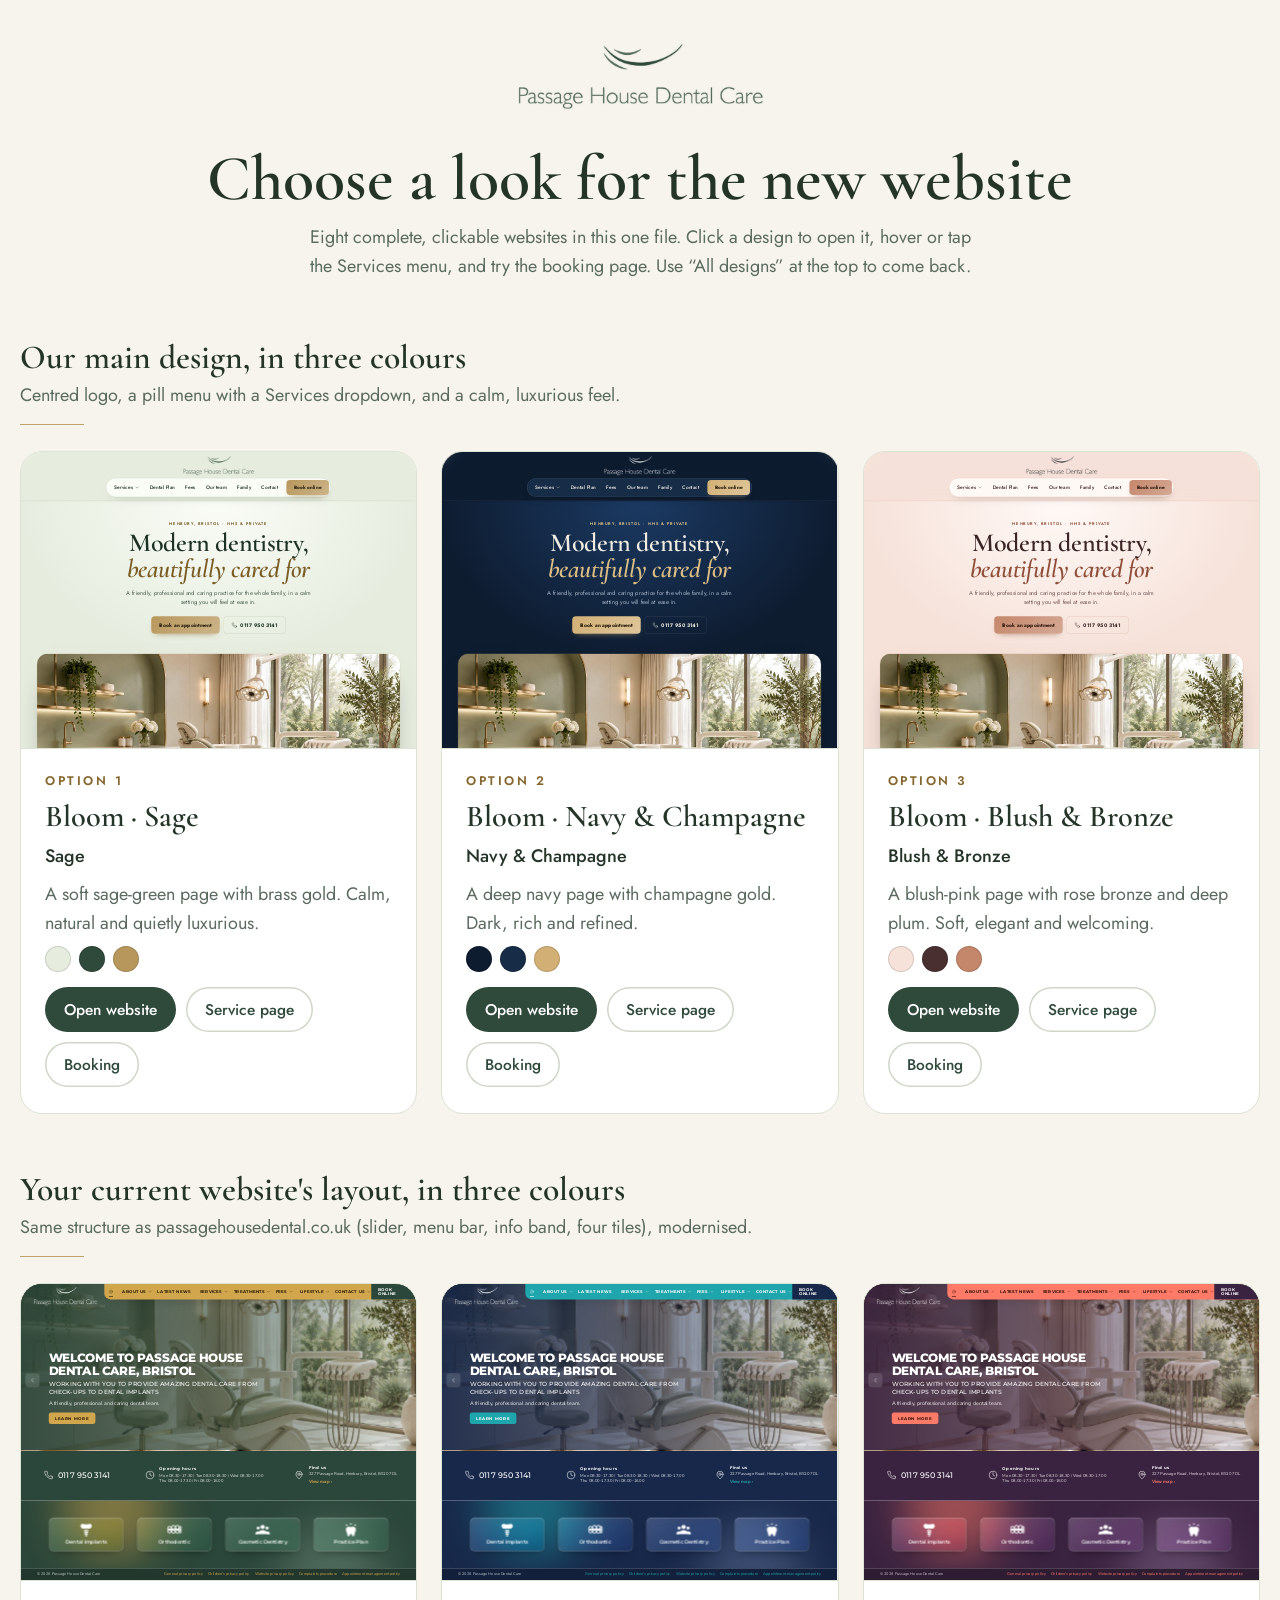
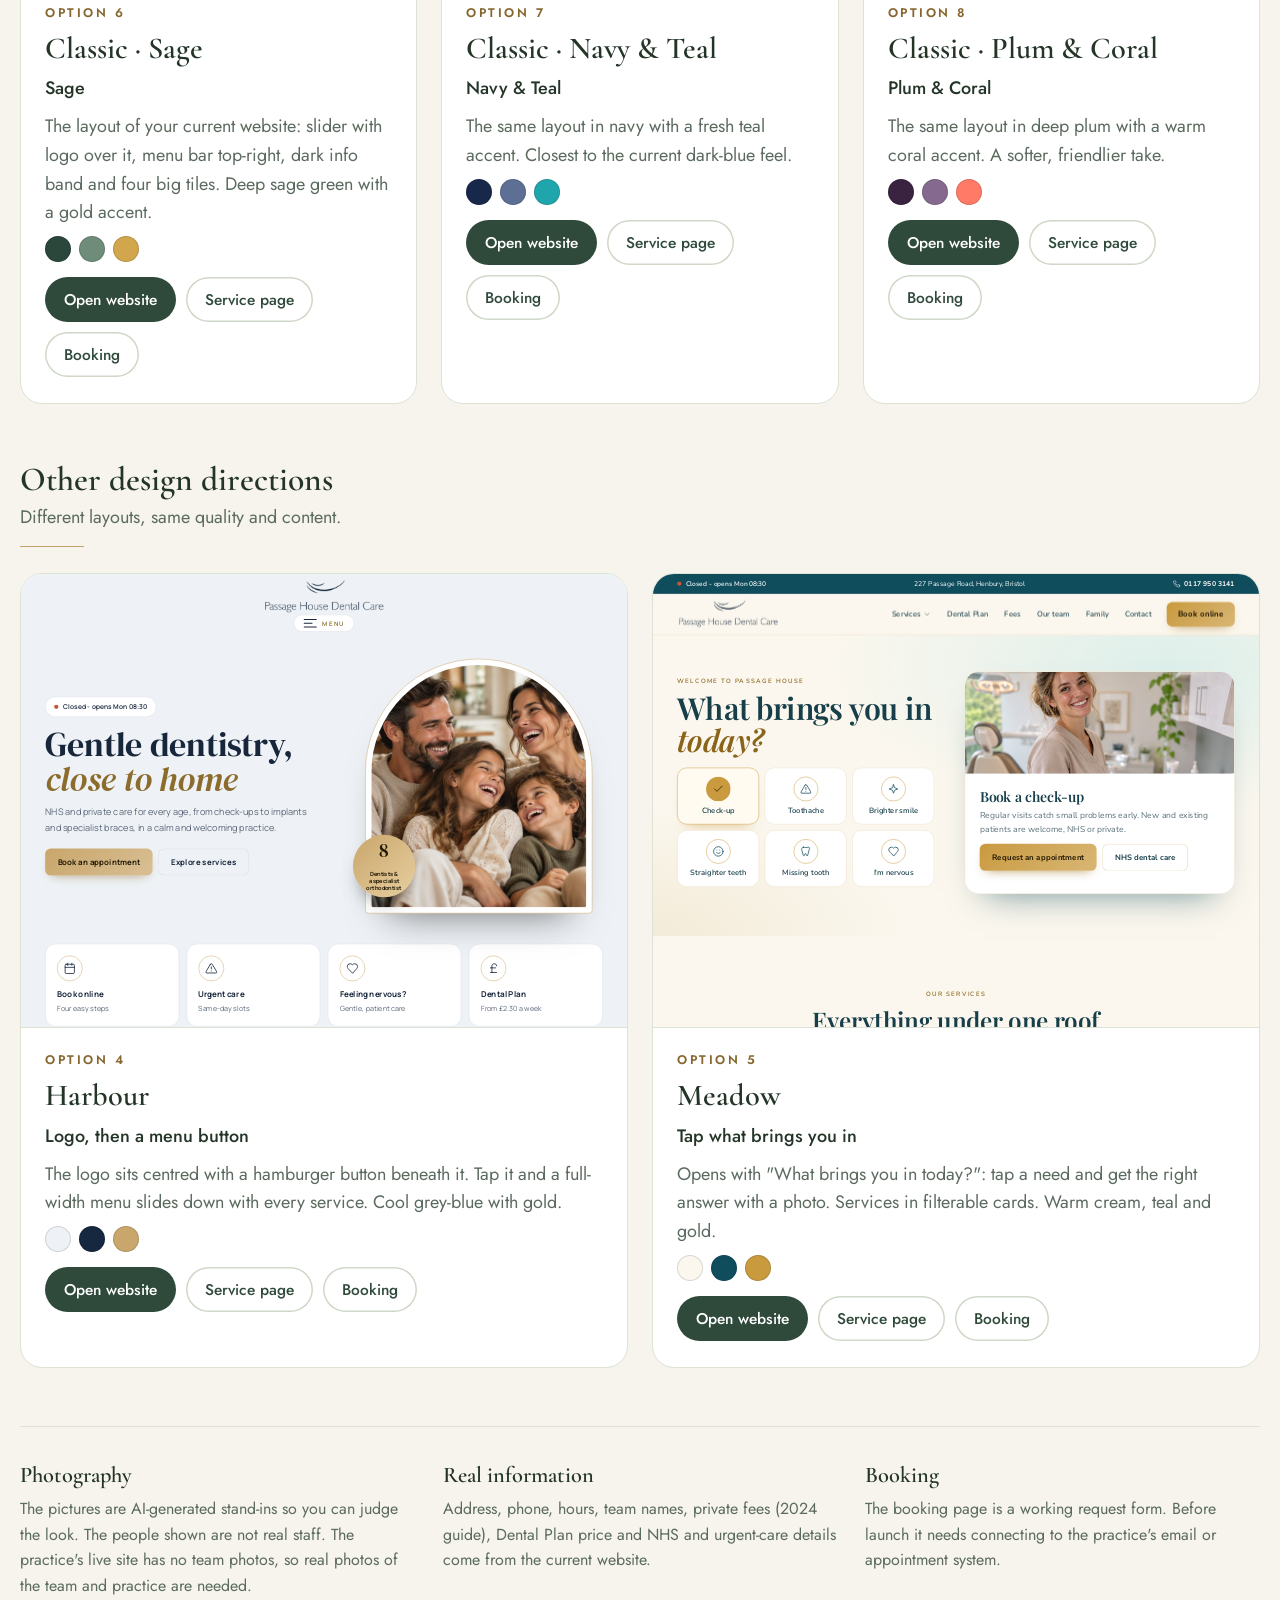
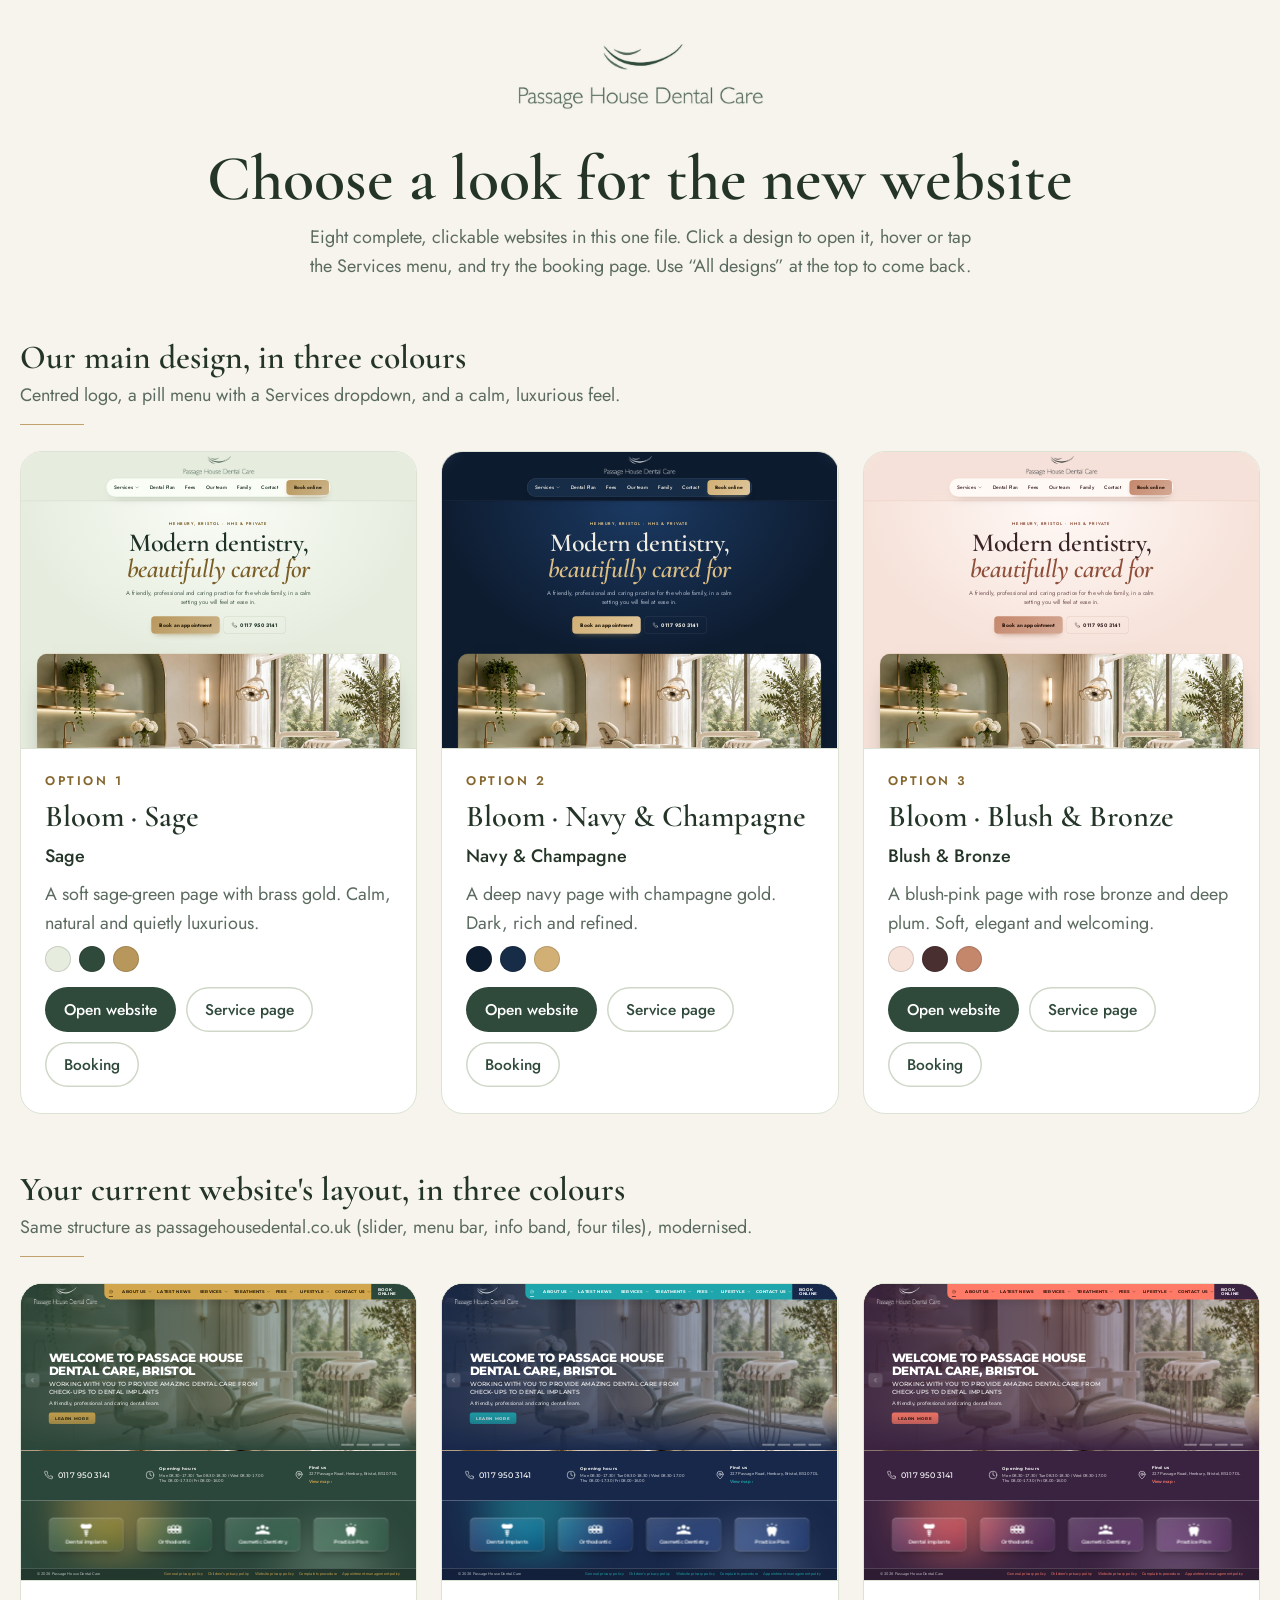
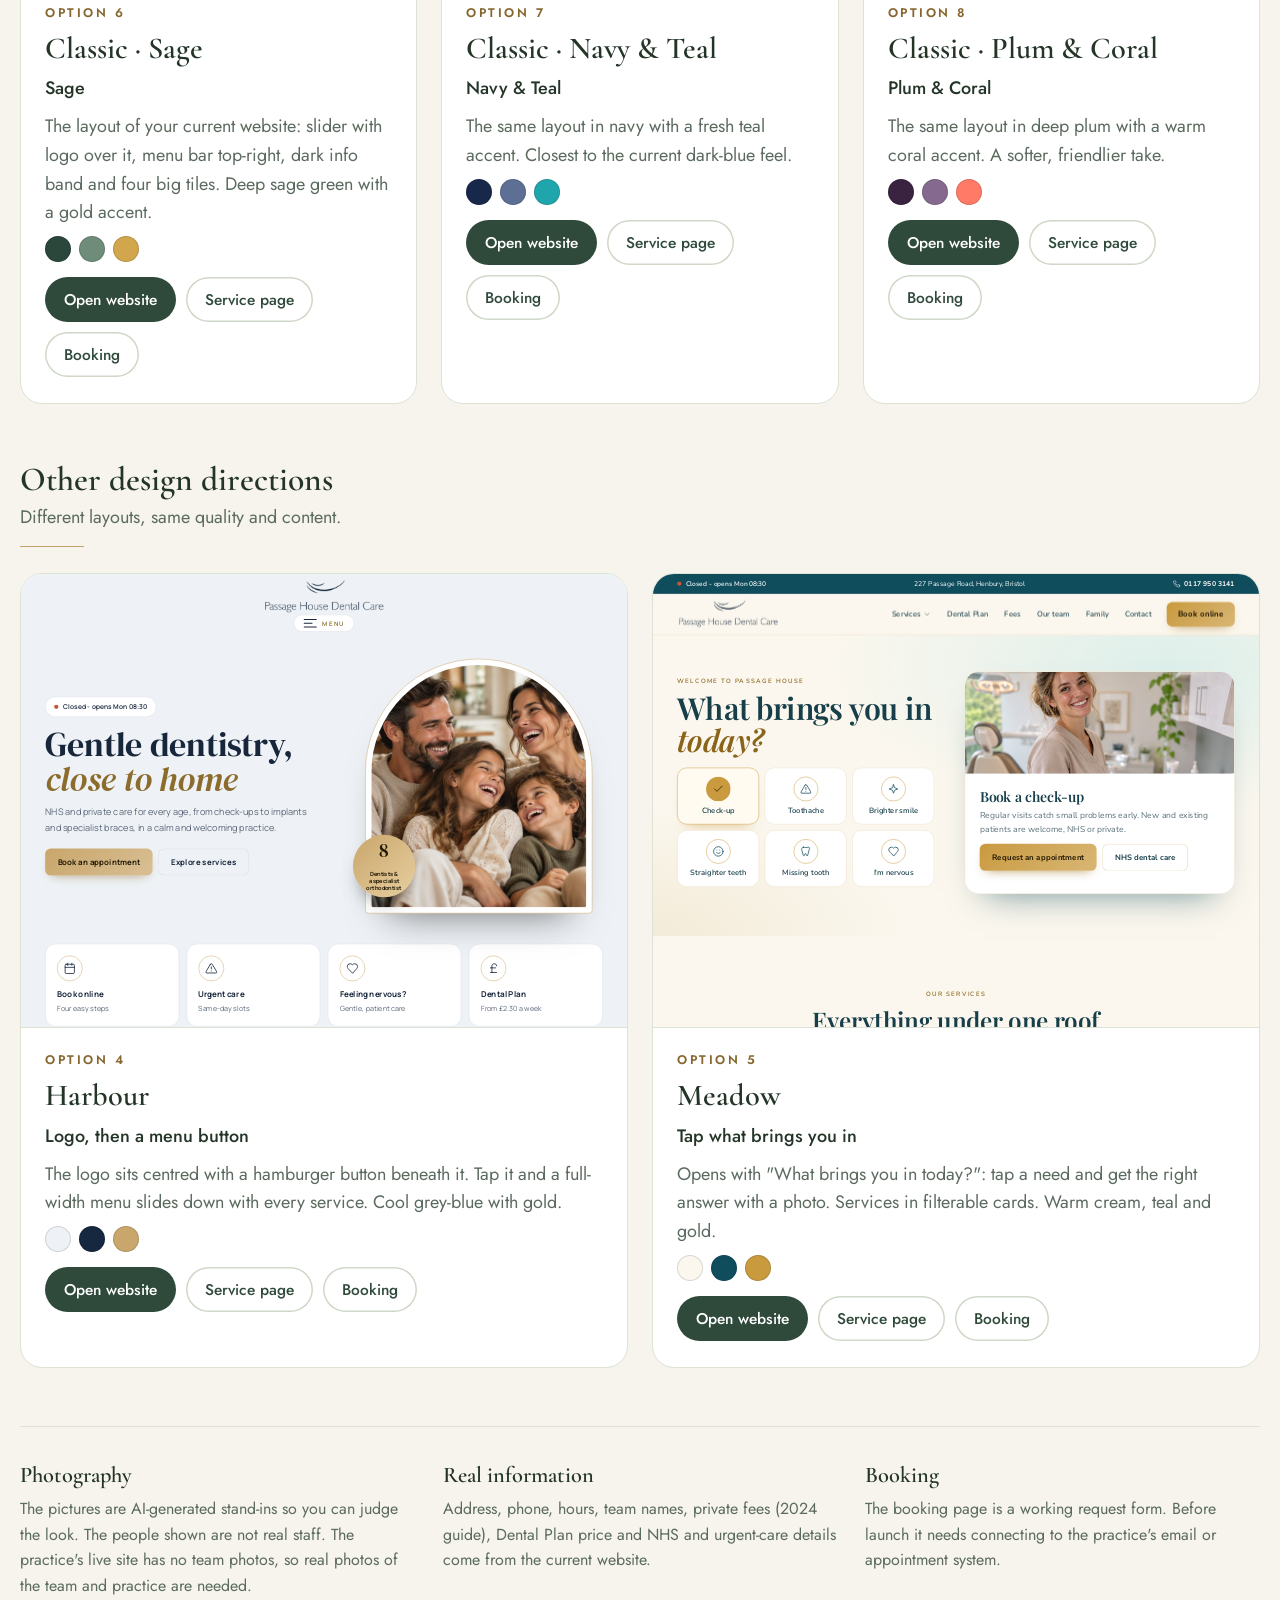
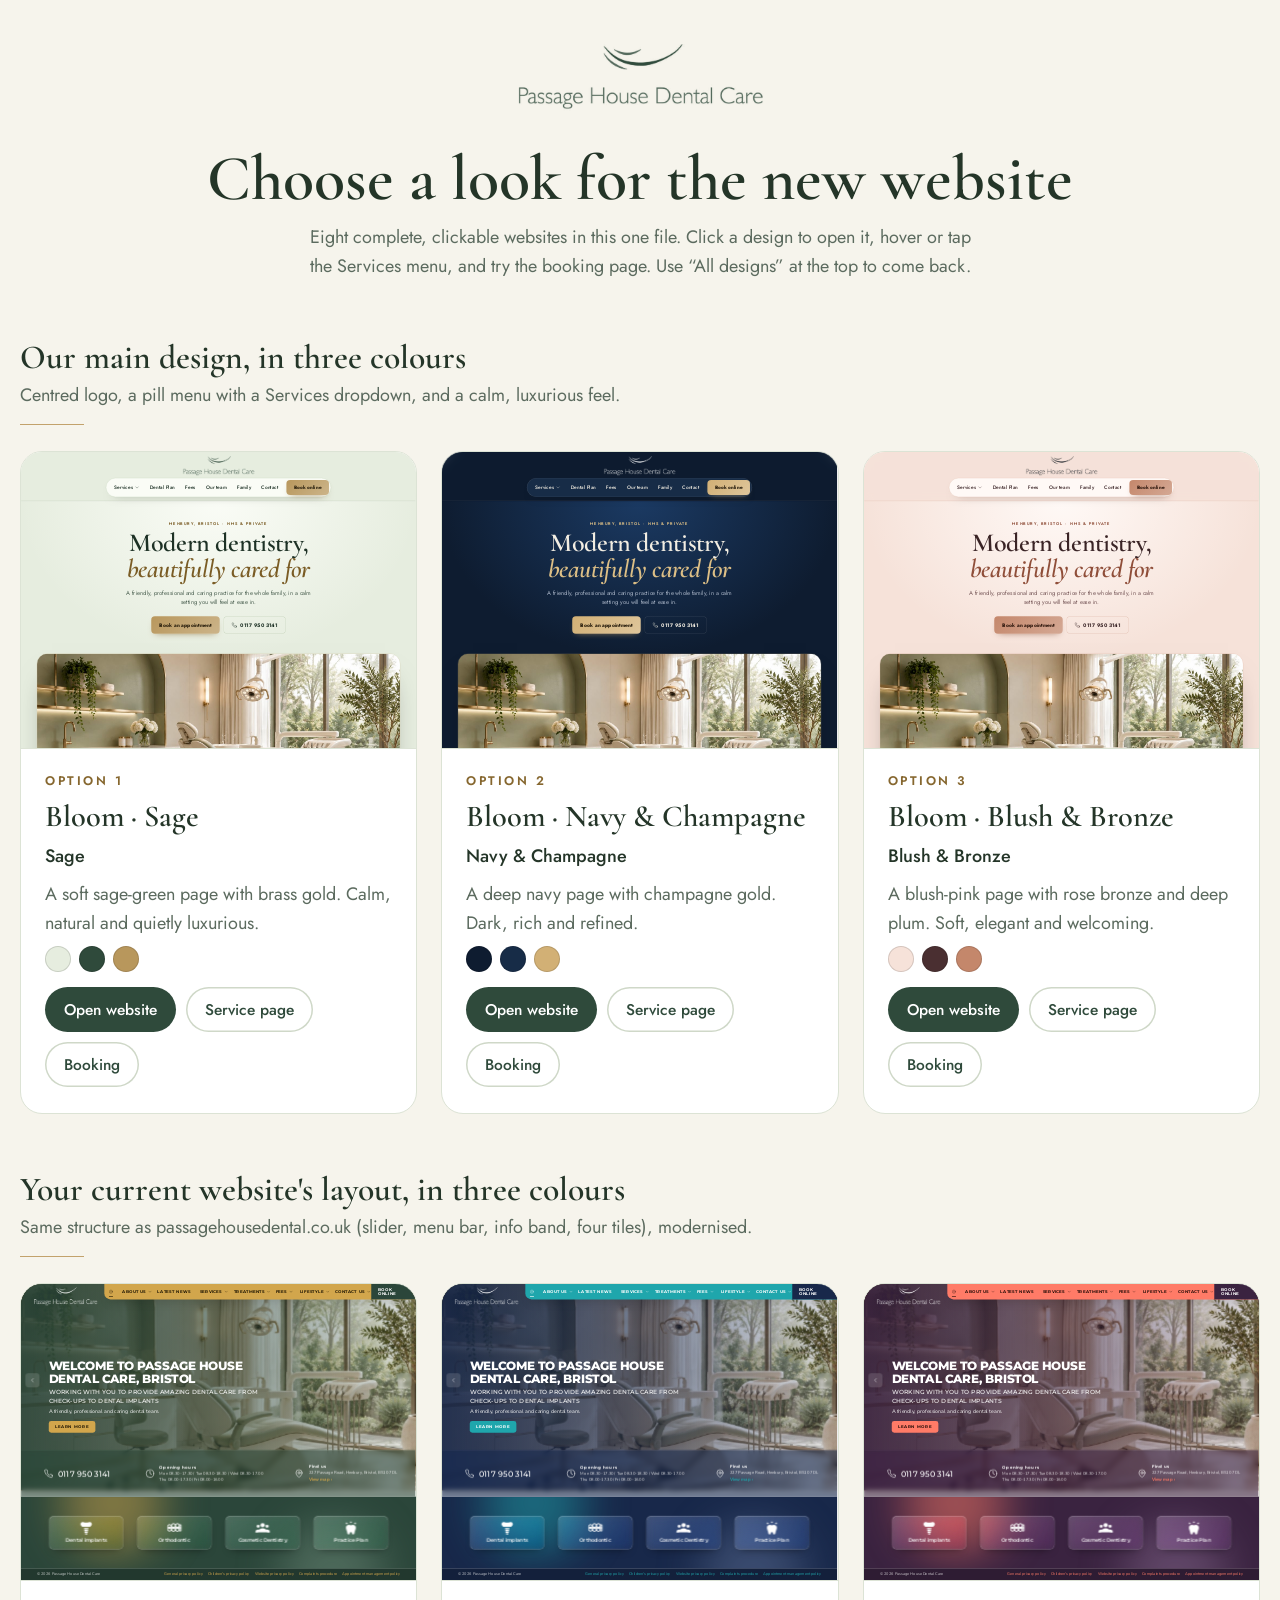
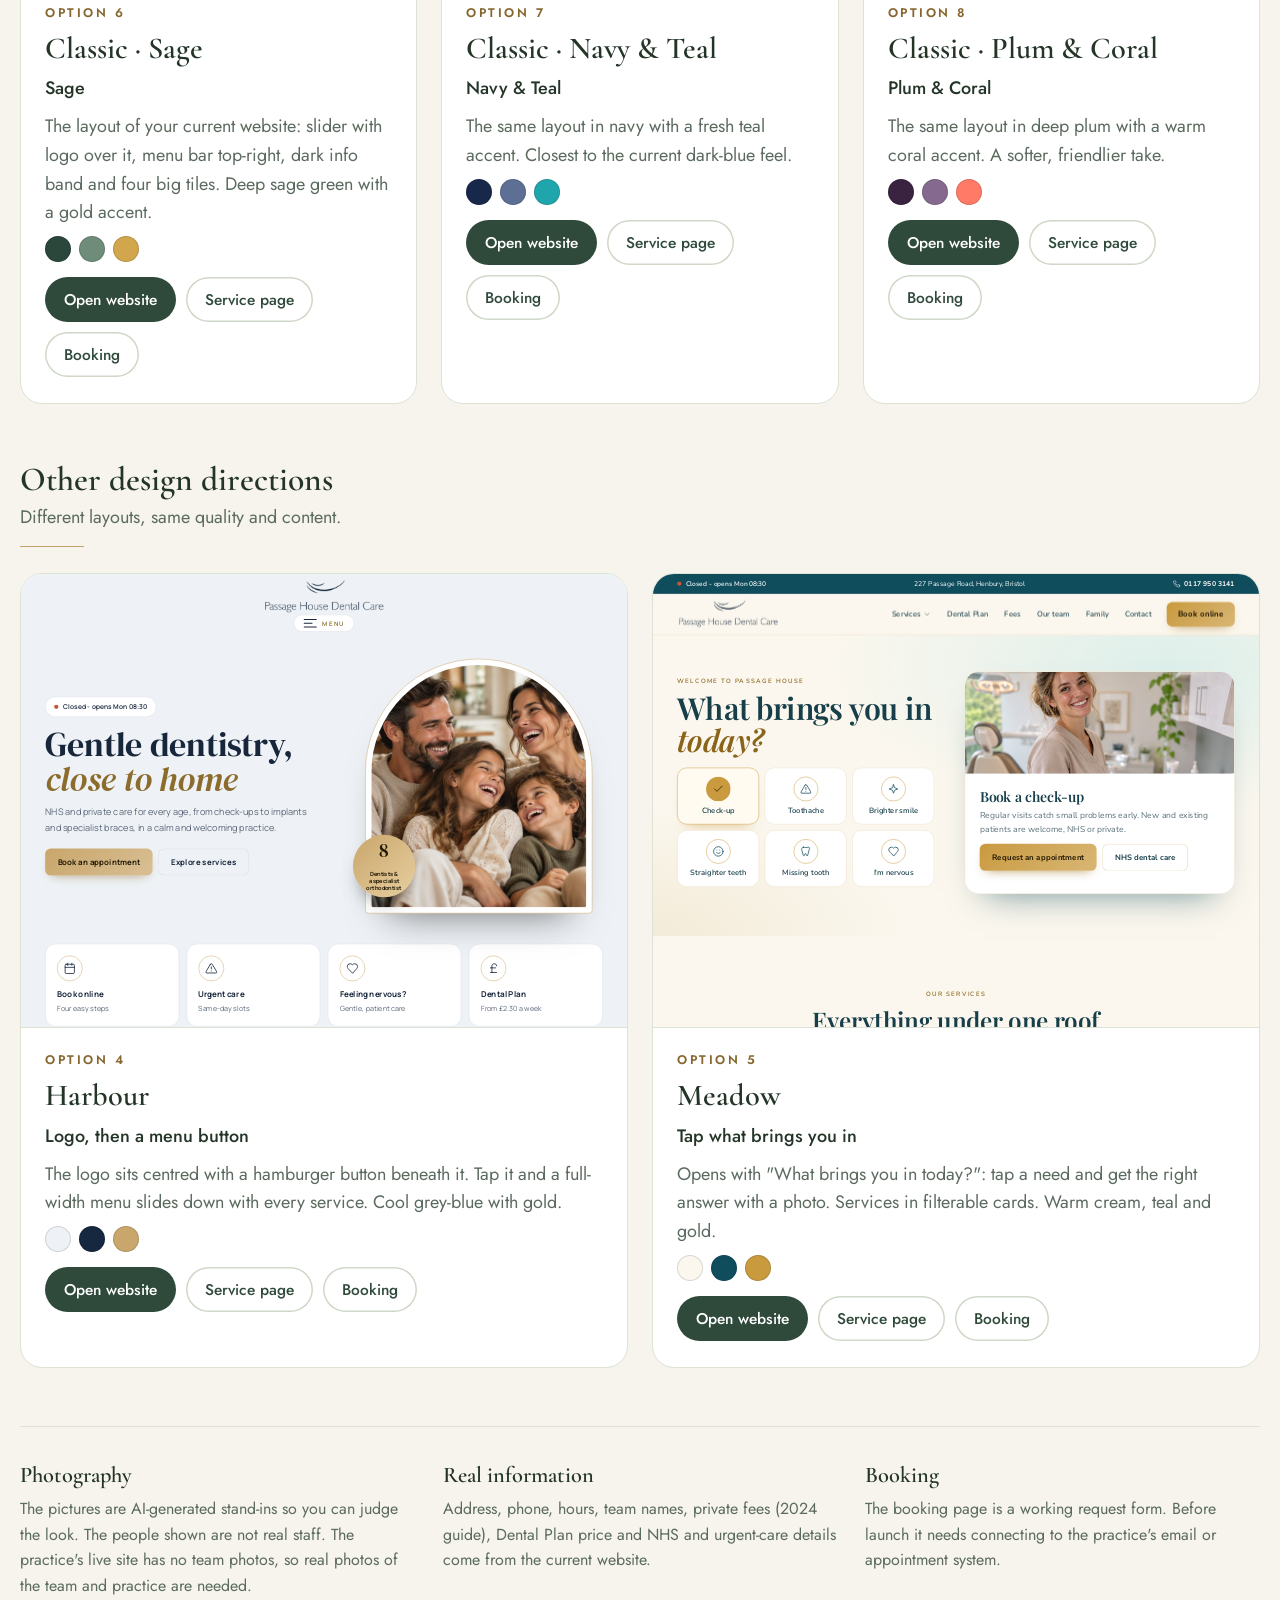
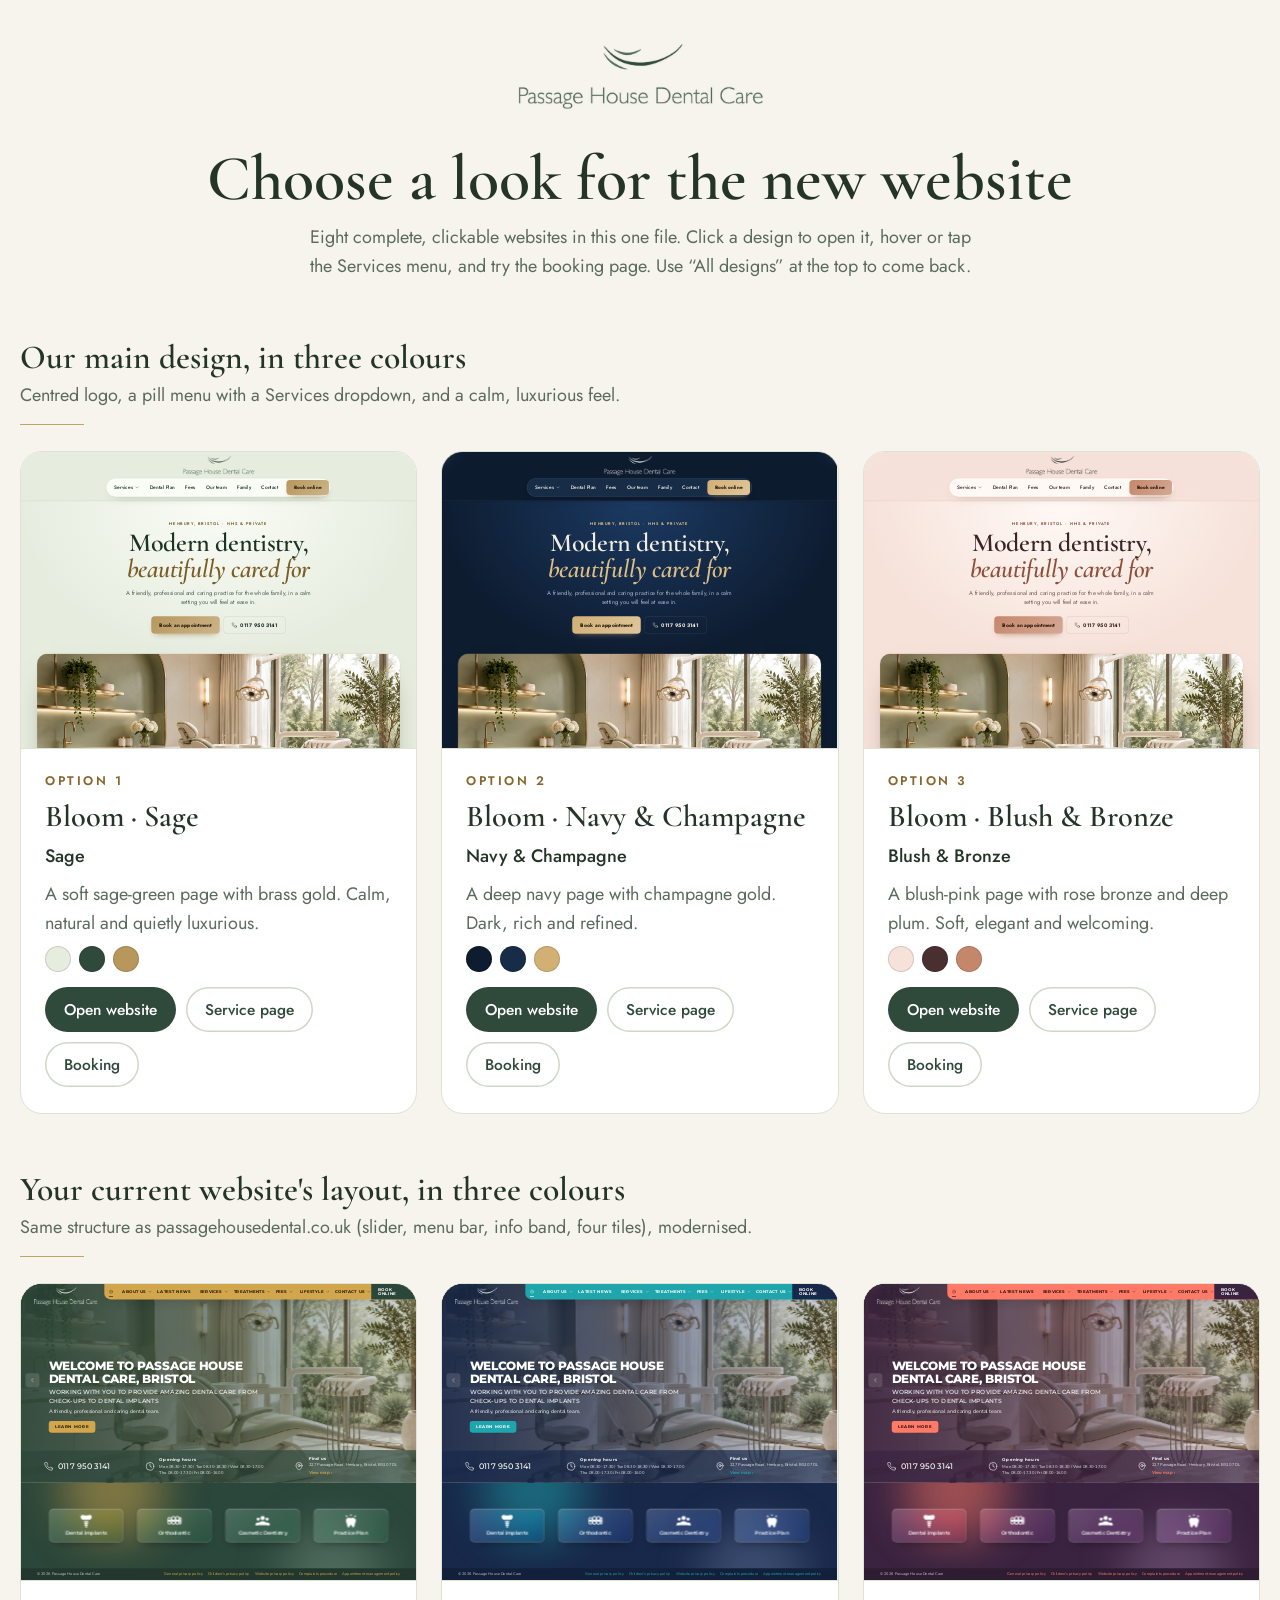
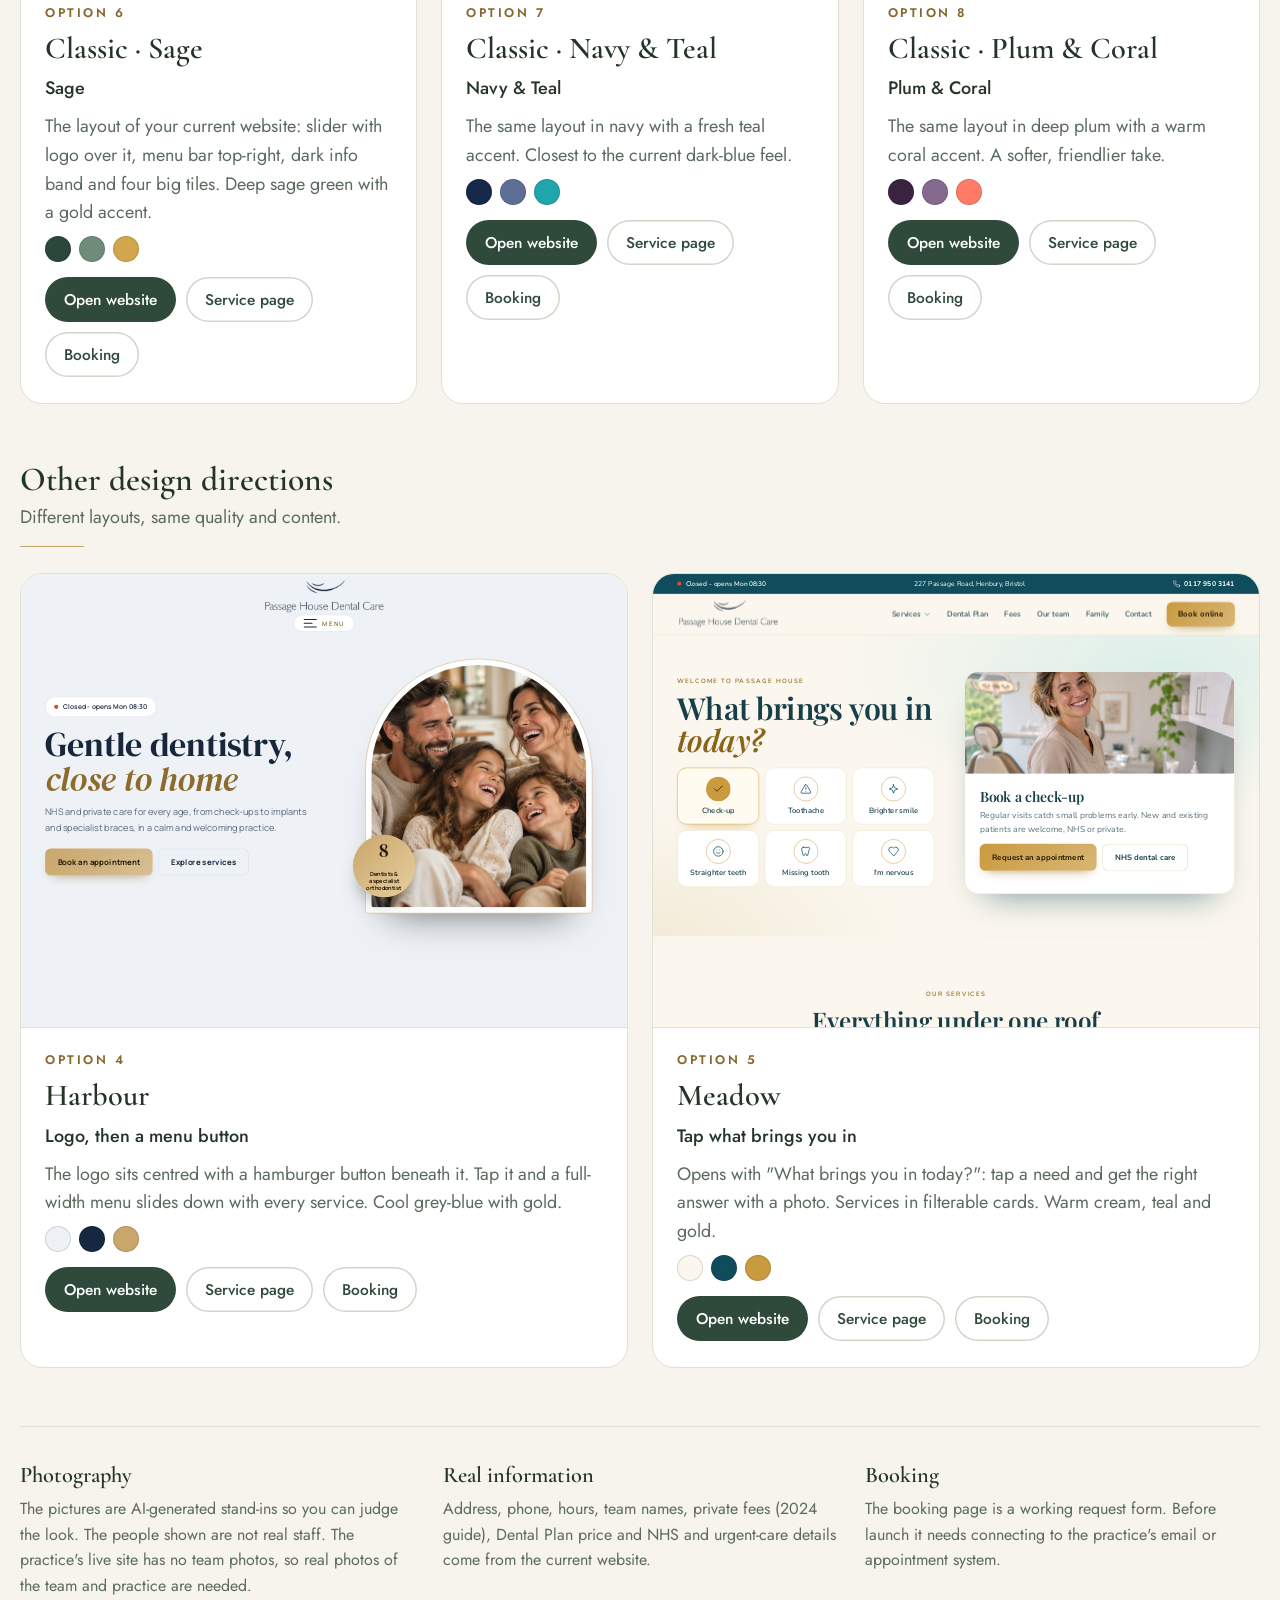
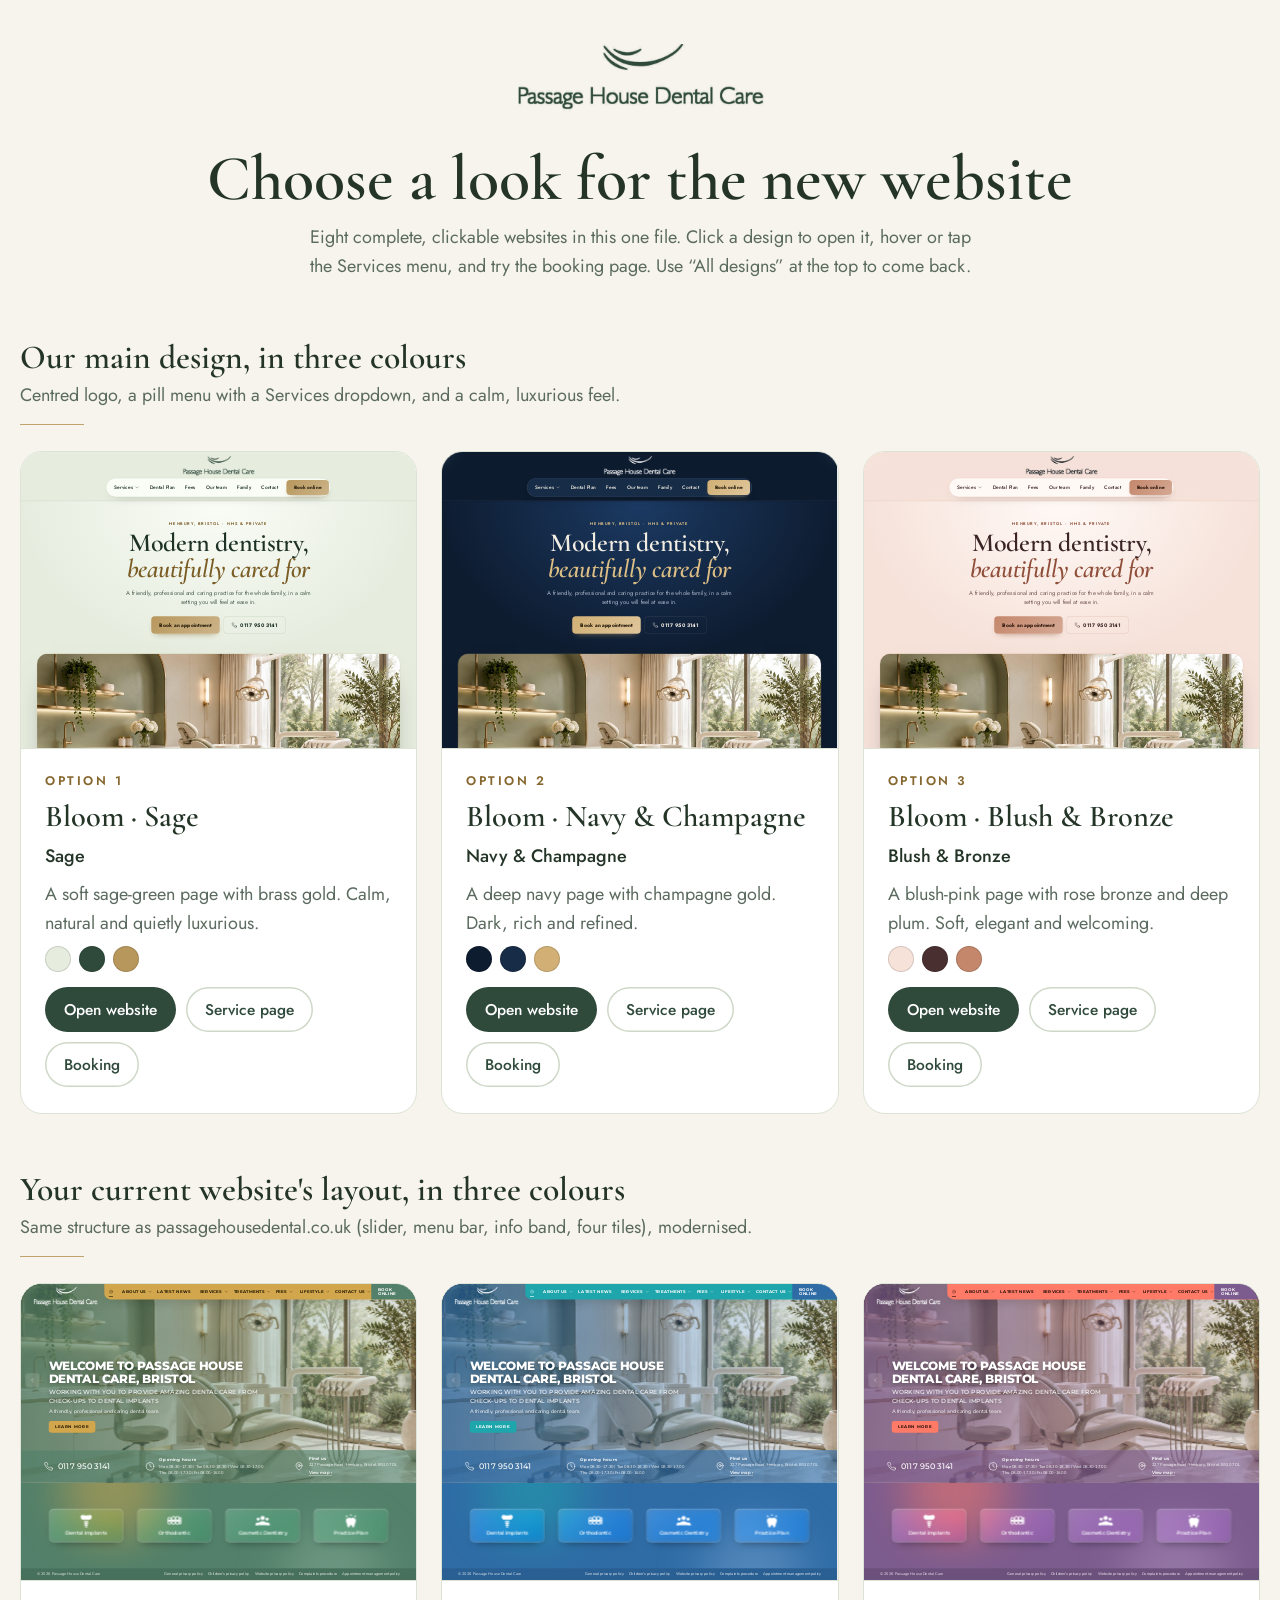
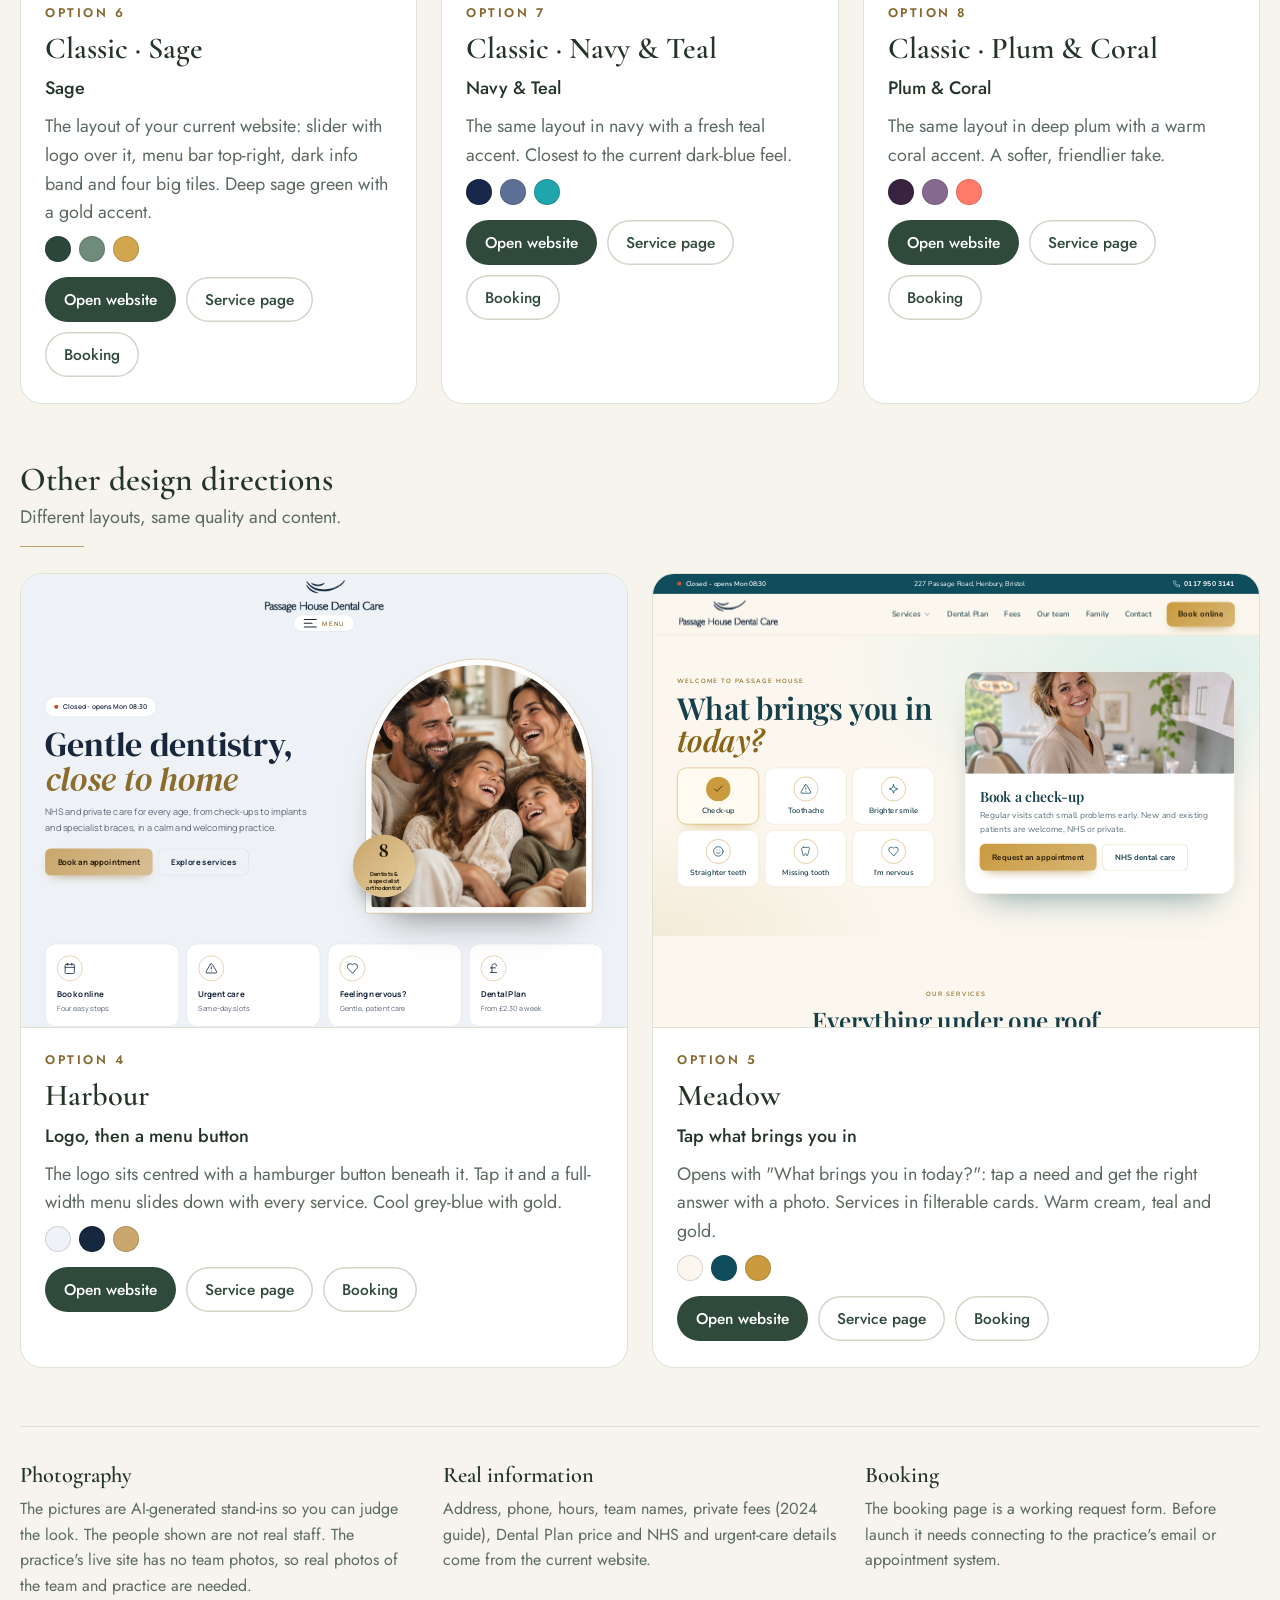
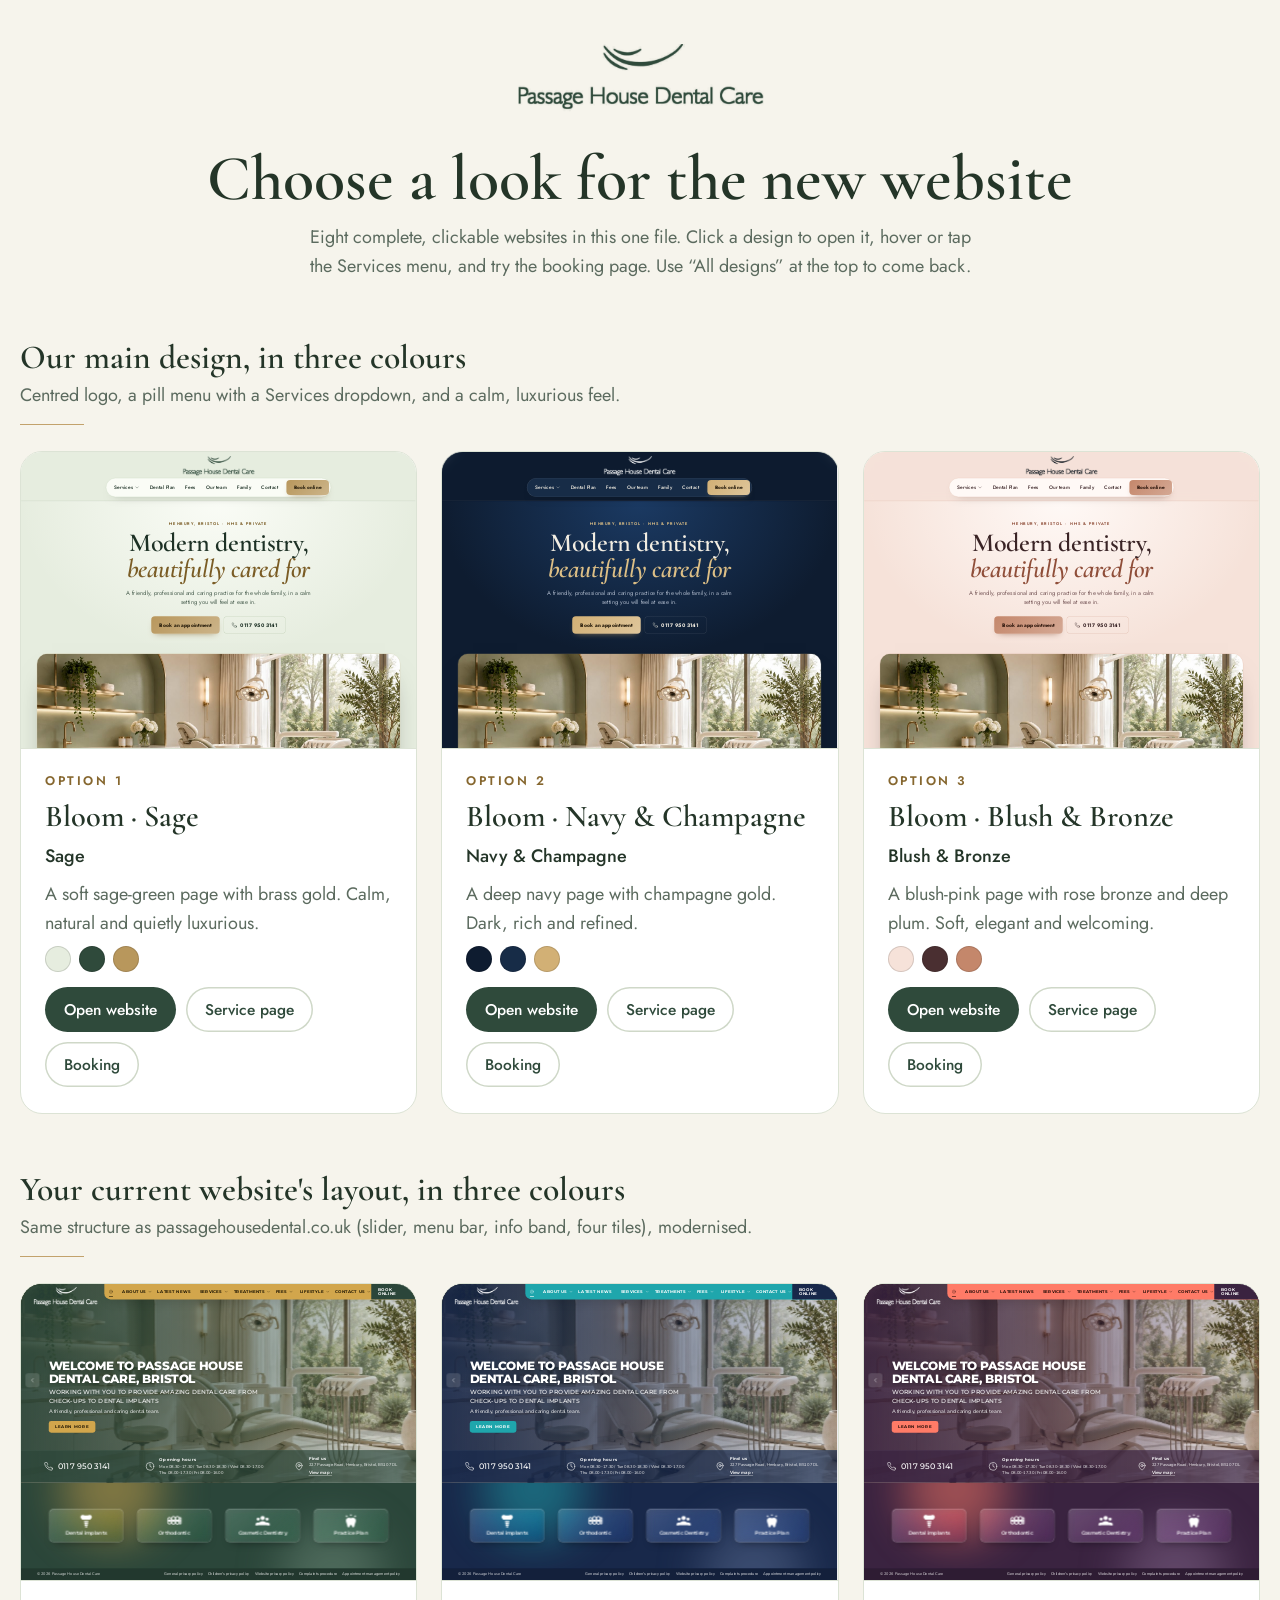
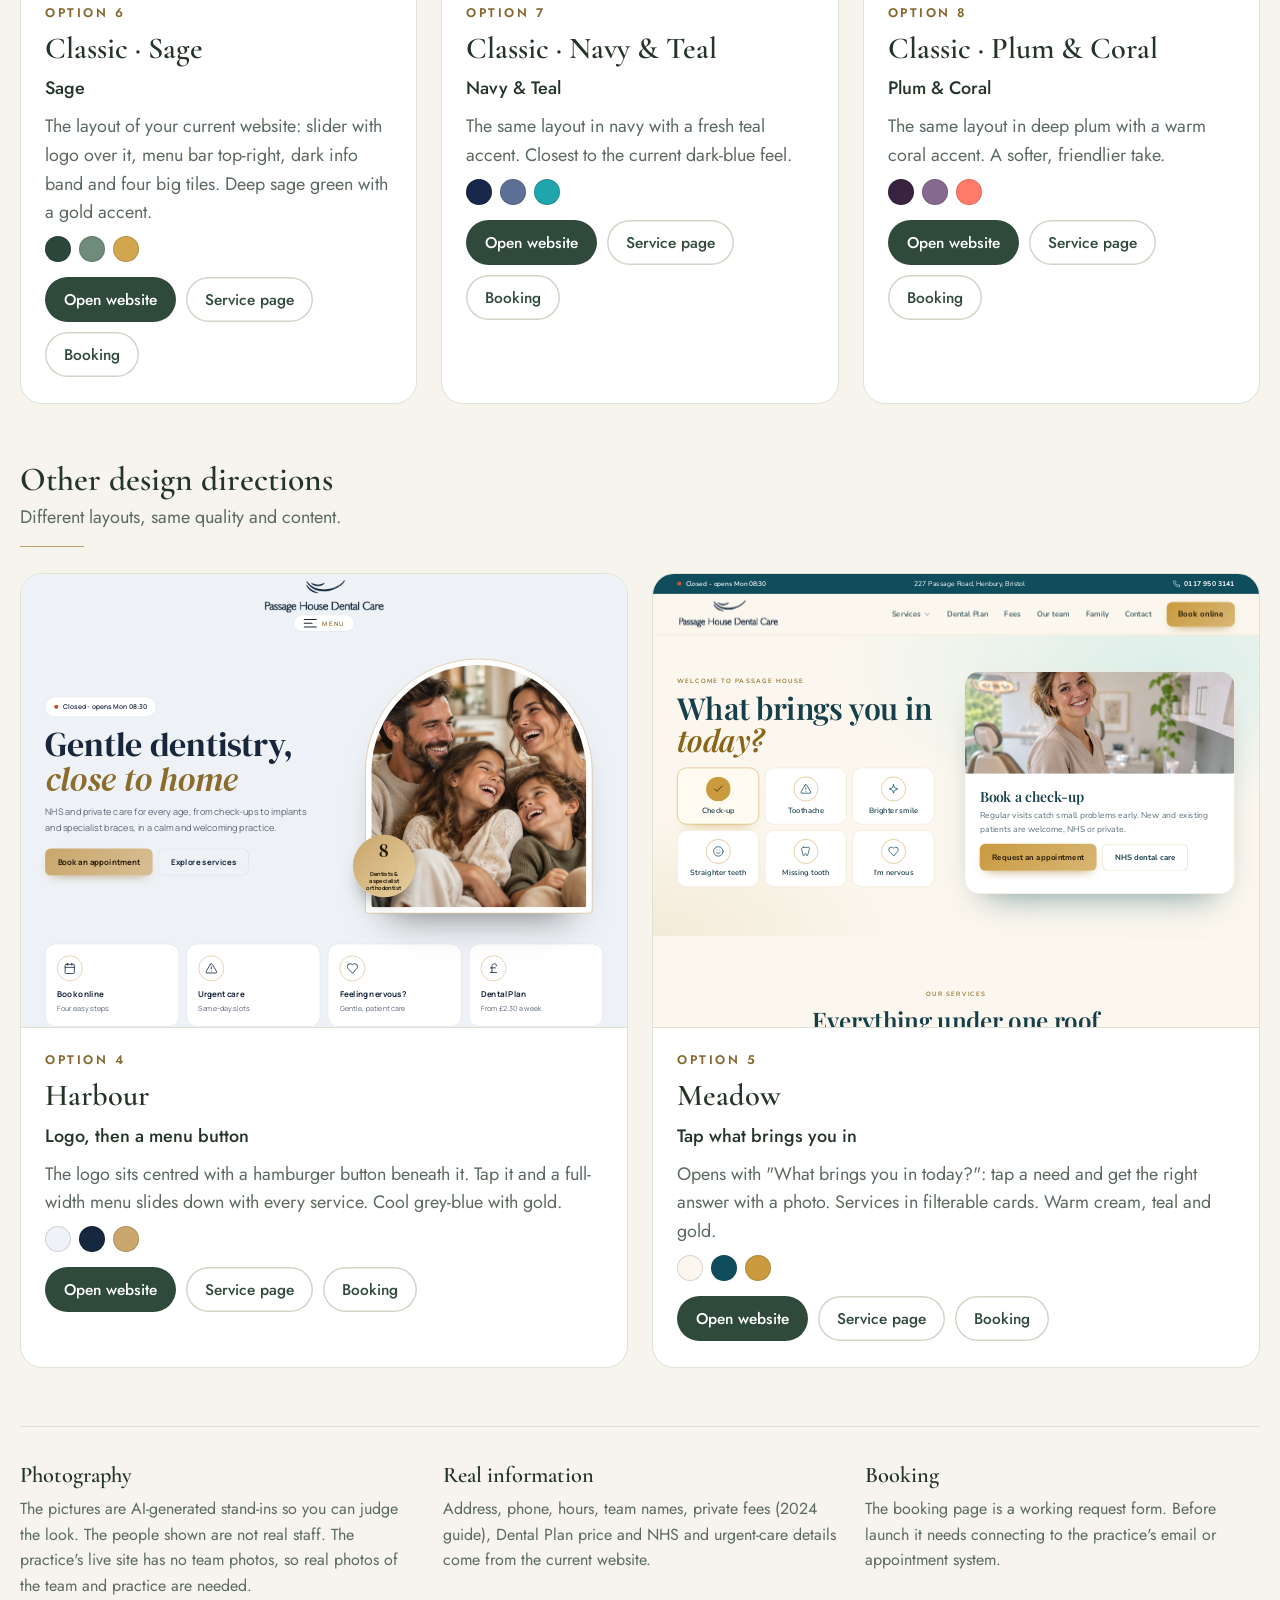
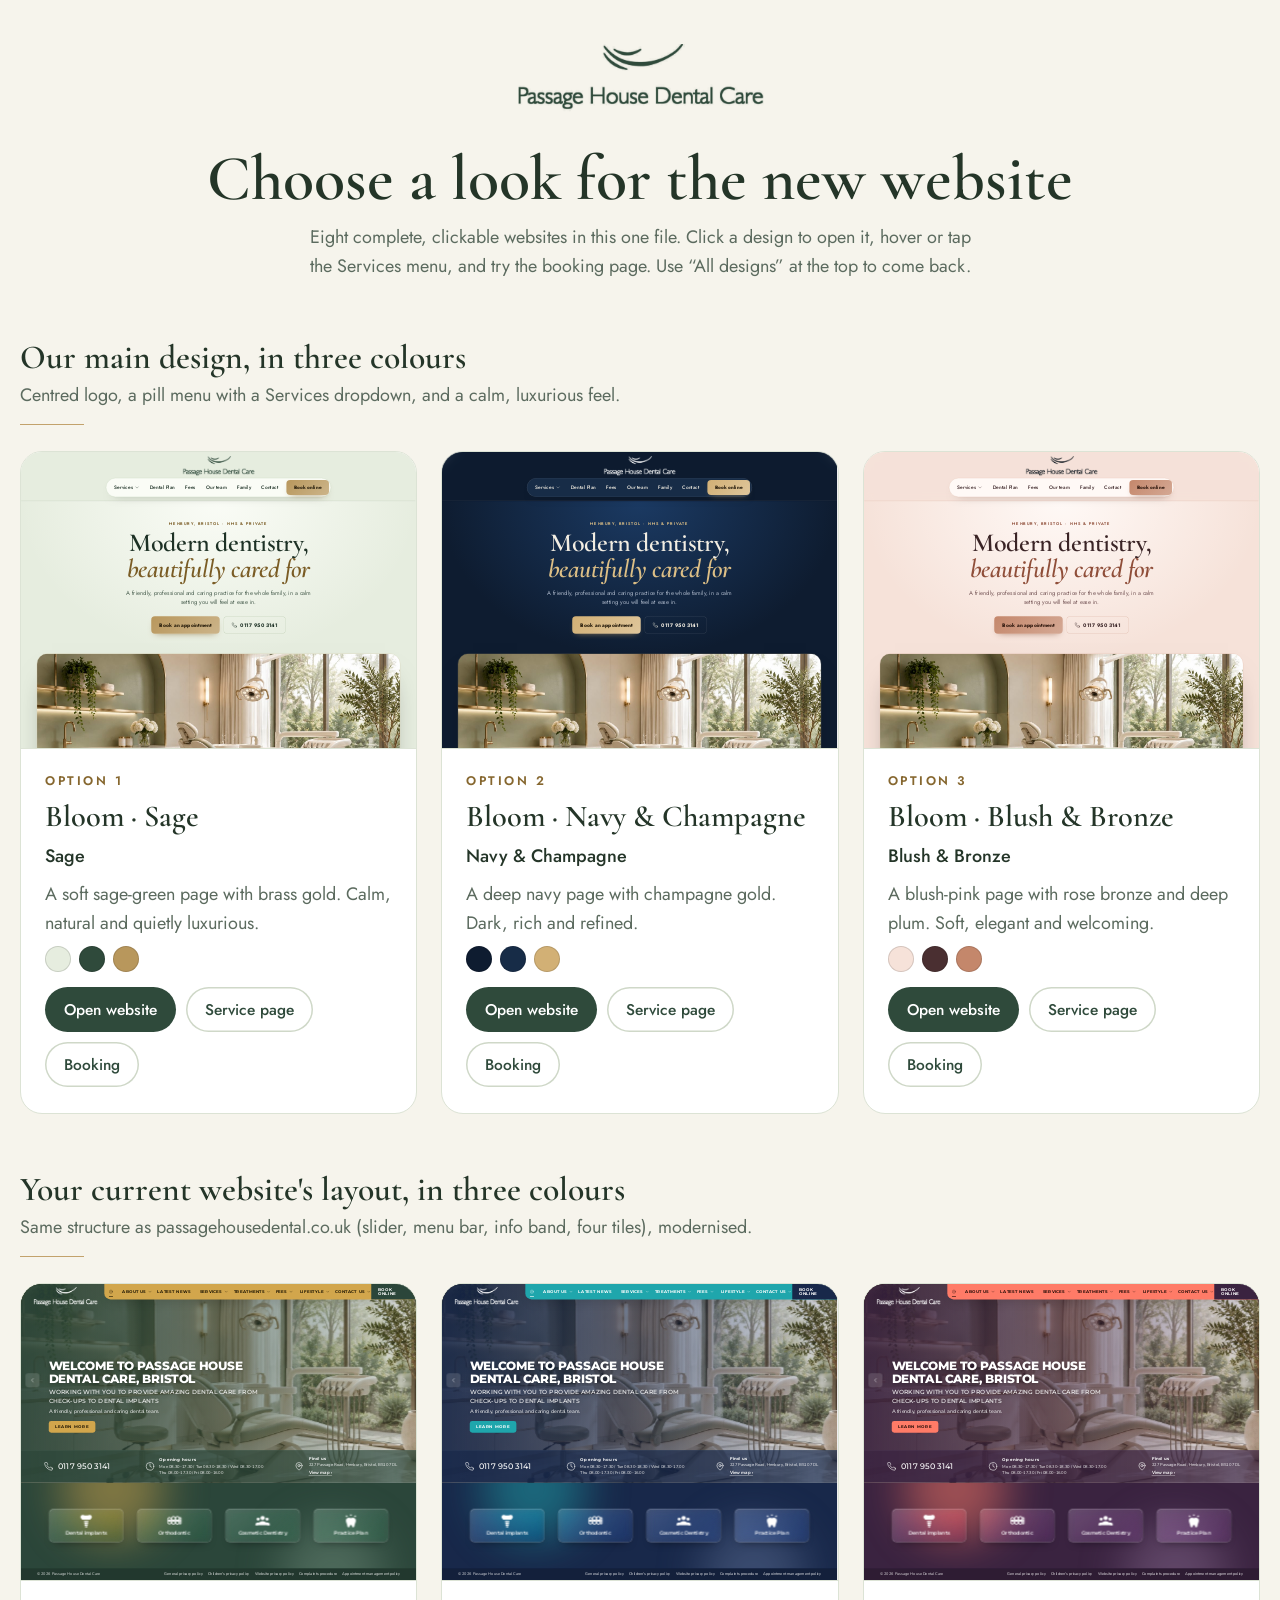
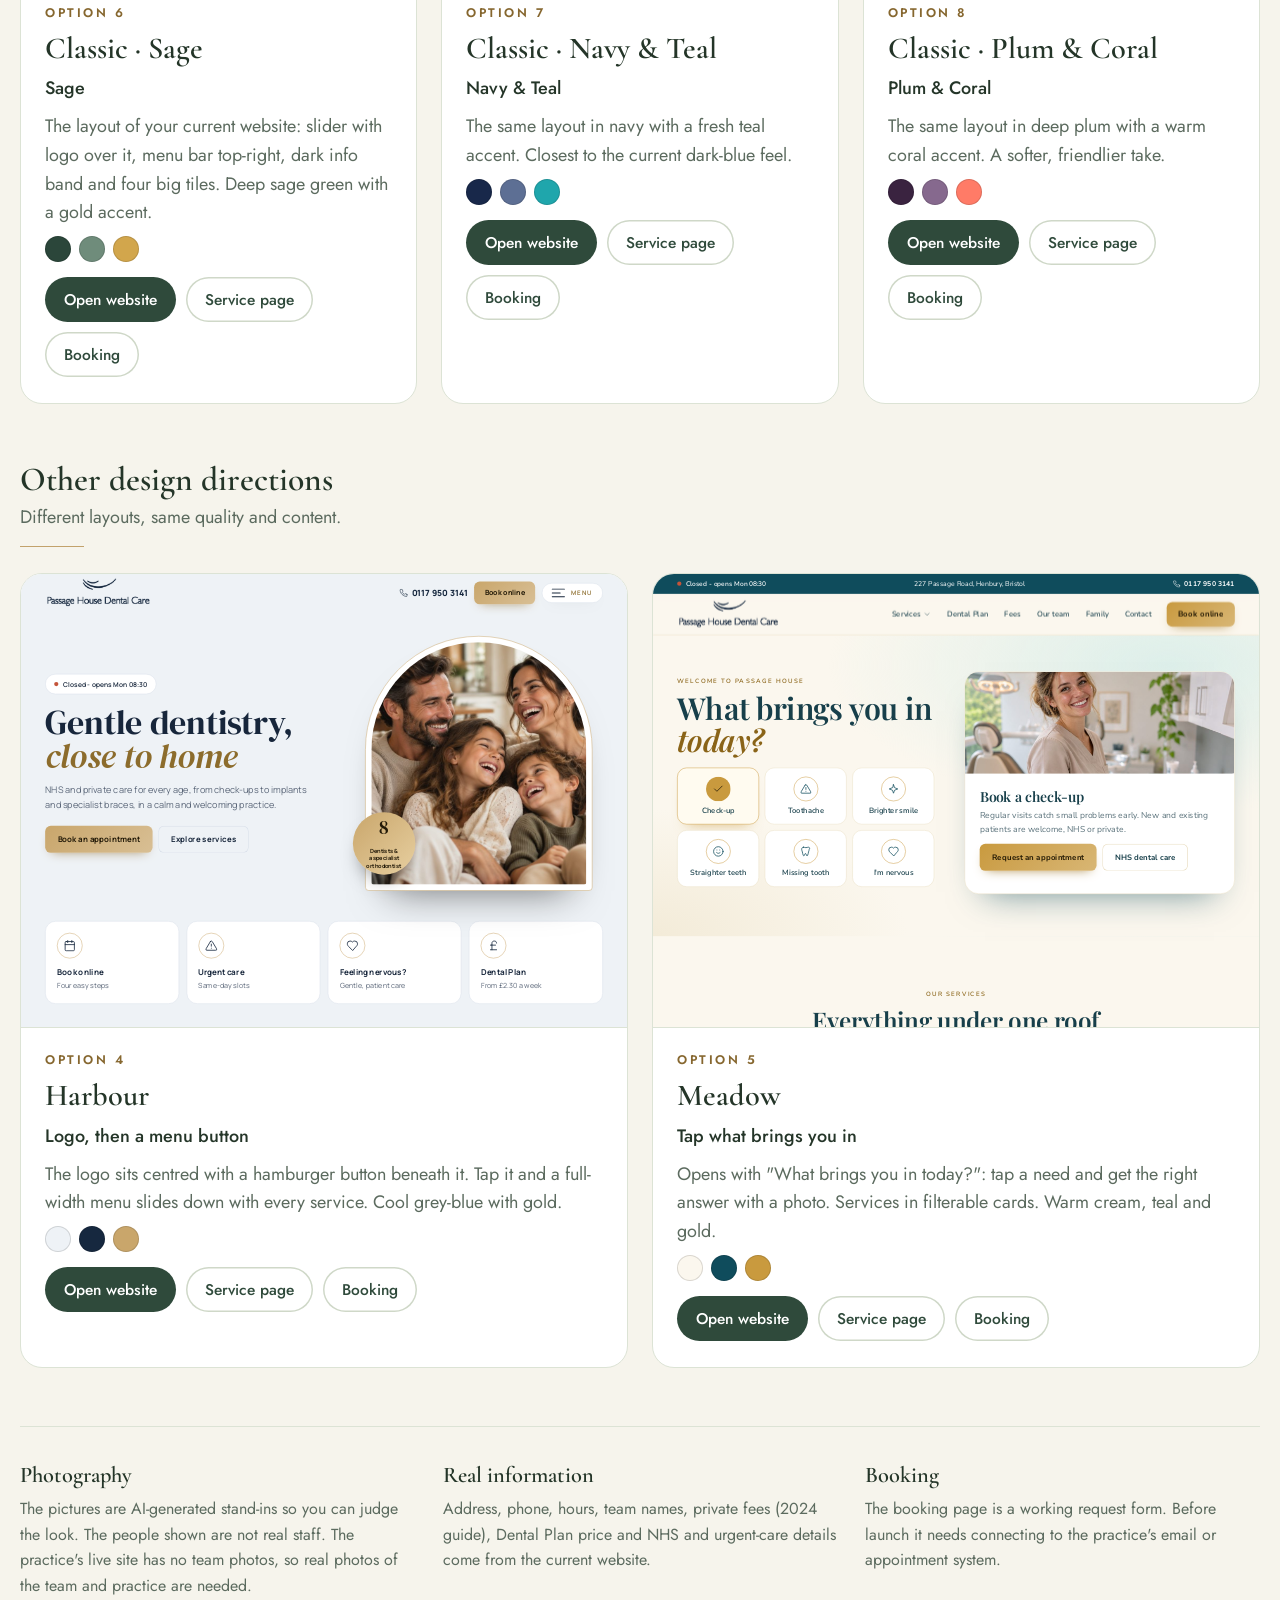
